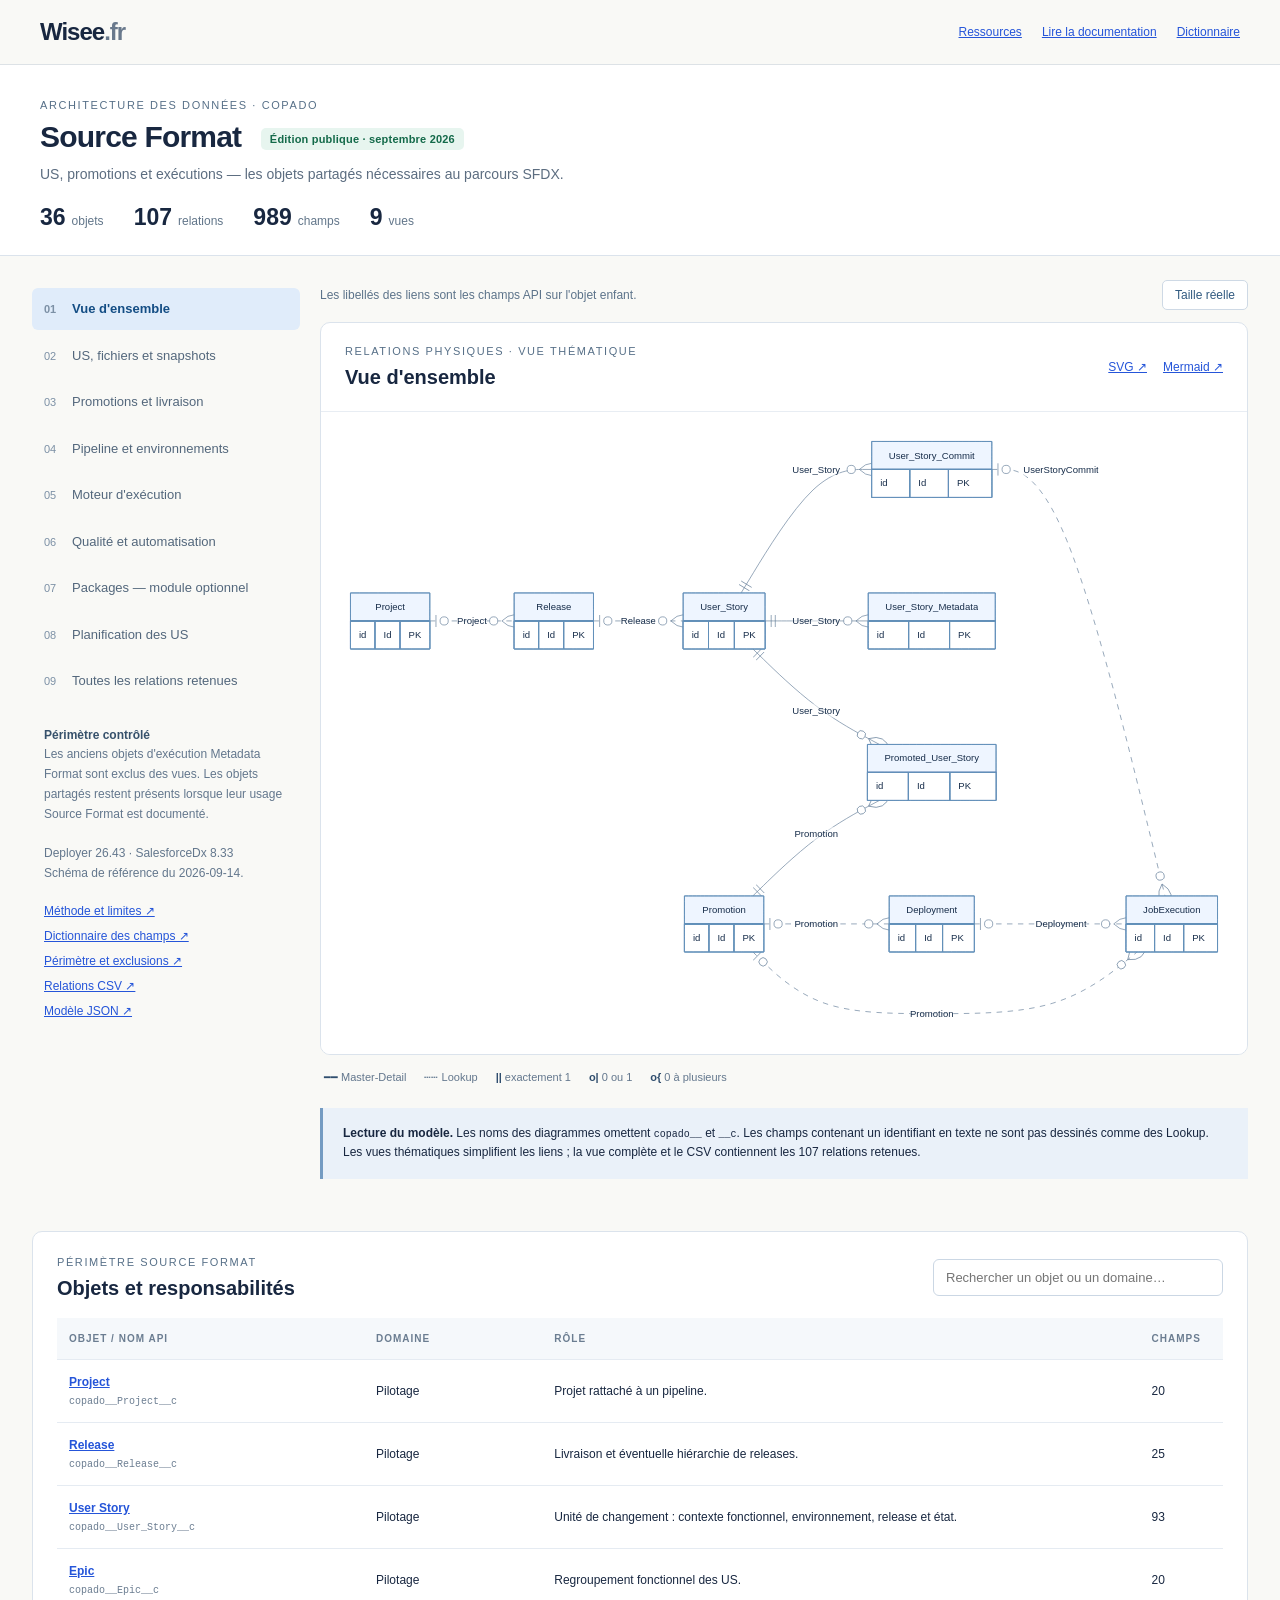
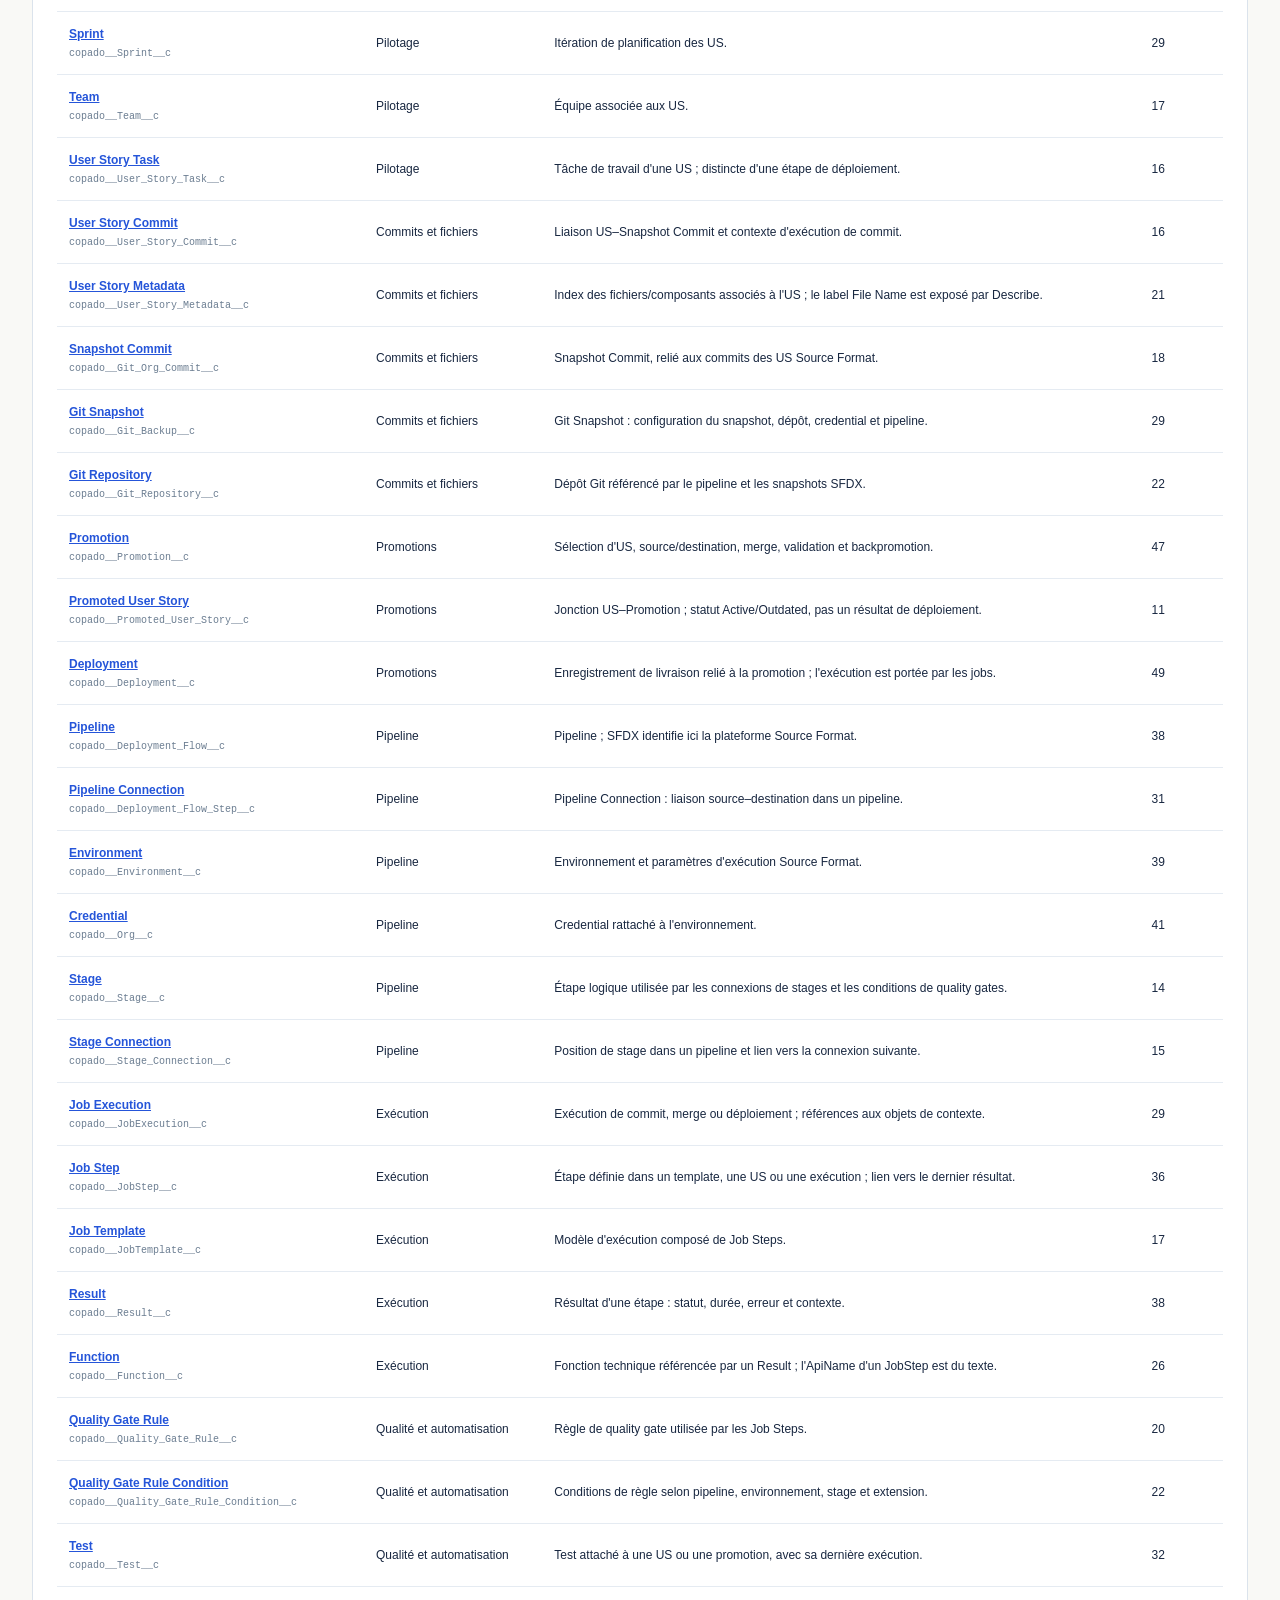
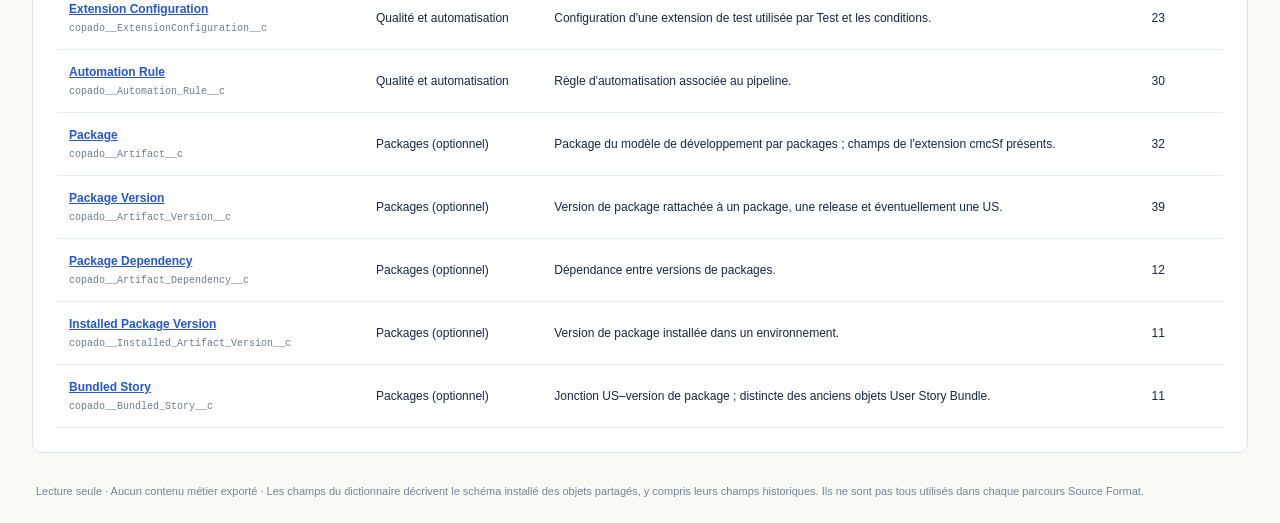
==== resources/copado-source-format/index.html @ c77172aa "Publier la documentation et la cartographie Copado Source Format" ====
<!doctype html>
<html lang="fr"><head><meta charset="utf-8"><meta name="viewport" content="width=device-width, initial-scale=1"><title>Copado Source Format : modèle de données | Wisee.fr</title><meta name="description" content="Explorez le modèle de données Copado Source Format : objets, champs, relations et neuf diagrammes détaillés."><link rel="canonical" href="https://wisee.fr/resources/copado-source-format/"><meta property="og:title" content="Copado Source Format — Wisee.fr"><meta property="og:url" content="https://wisee.fr/resources/copado-source-format/"><meta property="og:type" content="article">
<style>
:root{font-family:Arial,sans-serif;color:#182740;background:#f9f9f6;font-synthesis:none}*{box-sizing:border-box}body{margin:0}a{color:#2555d9}header{padding:34px 40px 24px;background:#fff;border-bottom:1px solid #dbe3ec}.eyebrow{font-size:11px;letter-spacing:1.6px;text-transform:uppercase;color:#577088;margin:0 0 9px}h1{font-size:30px;letter-spacing:-.8px;margin:0 0 12px}header p{margin:0;font-size:14px;color:#5c6d80}.badge{display:inline-block;background:#e7f5ef;color:#146a4a;padding:5px 9px;border-radius:5px;font-size:11px;font-weight:bold;vertical-align:middle;margin-left:12px;letter-spacing:.2px}.stats{display:flex;gap:30px;margin-top:22px}.stats strong{font-size:23px;font-weight:600}.stats span{font-size:12px;color:#62768a;margin-left:6px}.workspace{display:grid;grid-template-columns:268px minmax(0,1fr);gap:20px;padding:24px 32px}aside{padding:8px 0}nav{display:grid;gap:5px}nav button{text-align:left;border:0;background:transparent;border-radius:6px;color:#53677c;font-size:13px;line-height:1.5;padding:11px 12px;cursor:pointer}nav button span{display:inline-block;width:28px;color:#7c90a5;font-size:11px}nav button[aria-selected=true]{color:#134d84;background:#e0ecfa;font-weight:bold}nav button:hover{background:#e7edf5}.side-note{margin:24px 12px 16px;font-size:12px;line-height:1.65;color:#63778d}.side-note strong{color:#36516b}.side-links{margin:20px 12px;display:grid;gap:11px;font-size:12px}.content{min-width:0}.panel{border:1px solid #dbe3ec;border-radius:10px;background:white;overflow:hidden}.panel-head{padding:22px 24px;display:flex;align-items:center;justify-content:space-between;gap:20px;border-bottom:1px solid #e8edf3}h2{font-size:20px;margin:0}.downloads{display:flex;gap:16px;font-size:12px;white-space:nowrap}.viewport{padding:24px;overflow:auto;min-height:390px;background:white}.viewport svg{width:100%;height:auto;max-height:none}.viewport.actual svg{width:auto;min-width:100%}.toolbar{display:flex;justify-content:space-between;gap:12px;align-items:center;margin-bottom:12px;font-size:12px;color:#5c738a}.toolbar button{font-size:12px;padding:7px 12px;border:1px solid #ced9e5;background:white;color:#325b80;border-radius:5px;cursor:pointer}.legend{display:flex;gap:18px;flex-wrap:wrap;padding:16px 4px;font-size:11px;color:#63778d}.legend b{color:#304e6e}.note{padding:16px 20px;background:#eaf1f9;border-left:3px solid #749bc2;font-size:12px;line-height:1.6;margin:8px 0 20px}.catalog{margin:8px 32px 32px;background:white;border:1px solid #dbe3ec;border-radius:10px;padding:24px}.catalog-head{display:flex;align-items:center;justify-content:space-between;gap:20px;margin-bottom:18px}.catalog input{width:290px;padding:10px 12px;border:1px solid #cbd7e4;border-radius:6px;font:inherit;font-size:13px}.table-scroll{overflow:auto}table{width:100%;border-collapse:collapse;text-align:left;font-size:12px}th{font-weight:600;font-size:10px;text-transform:uppercase;letter-spacing:1px;color:#6b7d91;background:#f5f8fb}td,th{padding:13px 12px;border-bottom:1px solid #e5ebf2;line-height:1.5}td:first-child{min-width:270px}td:nth-child(2){min-width:130px}code{display:block;margin-top:3px;font-size:10px;color:#6b7d91}footer{padding:0 36px 26px;font-size:11px;color:#73869a}button:focus-visible,a:focus-visible,input:focus-visible{outline:3px solid #90b7df;outline-offset:2px}[hidden]{display:none!important}@media(max-width:850px){header{padding:24px}.workspace{grid-template-columns:1fr;padding:16px}nav{grid-template-columns:repeat(2,minmax(0,1fr))}.side-note,.side-links{display:none}.catalog{margin:0 16px 20px;padding:16px}.catalog-head{display:block}.catalog input{margin-top:12px;width:100%}.panel-head{padding:18px}.toolbar{flex-wrap:wrap}.stats{gap:15px}.badge{margin:8px 0 0;display:table}.viewport{padding:10px}}
.wisee-nav{display:flex;align-items:center;justify-content:space-between;gap:16px;padding:18px 40px;border-bottom:1px solid #dde2e6;background:#f9f9f6;font-size:12px}.wisee-brand{font-size:24px;font-weight:700;text-decoration:none;color:#182740;letter-spacing:-1px}.wisee-brand span{color:#69798c}.wisee-nav div{display:flex;gap:20px;flex-wrap:wrap}.wisee-nav a:focus-visible{outline:3px solid #2555d9}@media(max-width:600px){.wisee-nav{padding:16px 24px;flex-wrap:wrap}}
</style></head><body><div class="wisee-nav"><a class="wisee-brand" href="/">Wisee<span>.fr</span></a><div><a href="/#resources">Ressources</a><a href="guide.html">Lire la documentation</a><a href="dictionary.html">Dictionnaire</a></div></div>
<header><p class="eyebrow">Architecture des données · Copado</p><h1>Source Format <span class="badge">Édition publique · septembre 2026</span></h1><p>US, promotions et exécutions — les objets partagés nécessaires au parcours SFDX.</p><div class="stats"><div><strong>36</strong><span>objets</span></div><div><strong>107</strong><span>relations</span></div><div><strong>989</strong><span>champs</span></div><div><strong>9</strong><span>vues</span></div></div></header>
<main><div class="workspace"><aside><nav role="tablist" aria-label="Vues du modèle"><button role="tab" id="tab-0" aria-selected="true" aria-controls="panel-0" data-tab="0" tabindex="0"><span>01</span>Vue d'ensemble</button><button role="tab" id="tab-1" aria-selected="false" aria-controls="panel-1" data-tab="1" tabindex="-1"><span>02</span>US, fichiers et snapshots</button><button role="tab" id="tab-2" aria-selected="false" aria-controls="panel-2" data-tab="2" tabindex="-1"><span>03</span>Promotions et livraison</button><button role="tab" id="tab-3" aria-selected="false" aria-controls="panel-3" data-tab="3" tabindex="-1"><span>04</span>Pipeline et environnements</button><button role="tab" id="tab-4" aria-selected="false" aria-controls="panel-4" data-tab="4" tabindex="-1"><span>05</span>Moteur d'exécution</button><button role="tab" id="tab-5" aria-selected="false" aria-controls="panel-5" data-tab="5" tabindex="-1"><span>06</span>Qualité et automatisation</button><button role="tab" id="tab-6" aria-selected="false" aria-controls="panel-6" data-tab="6" tabindex="-1"><span>07</span>Packages — module optionnel</button><button role="tab" id="tab-7" aria-selected="false" aria-controls="panel-7" data-tab="7" tabindex="-1"><span>08</span>Planification des US</button><button role="tab" id="tab-8" aria-selected="false" aria-controls="panel-8" data-tab="8" tabindex="-1"><span>09</span>Toutes les relations retenues</button></nav><p class="side-note"><strong>Périmètre contrôlé</strong><br>Les anciens objets d'exécution Metadata Format sont exclus des vues. Les objets partagés restent présents lorsque leur usage Source Format est documenté.<br><br>Deployer 26.43 · SalesforceDx 8.33<br>Schéma de référence du 2026-09-14.</p><div class="side-links"><a href="guide.html">Méthode et limites ↗</a><a href="dictionary.html">Dictionnaire des champs ↗</a><a href="guide.html#perimetre">Périmètre et exclusions ↗</a><a href="relationships.csv" download>Relations CSV ↗</a><a href="model.json" download>Modèle JSON ↗</a></div></aside>
<div class="content"><div class="toolbar"><span>Les libellés des liens sont les champs API sur l'objet enfant.</span><button id="size" aria-pressed="false">Taille réelle</button></div><section class="panel" role="tabpanel" id="panel-0" aria-labelledby="tab-0" ><div class="panel-head"><div><p class="eyebrow">Relations physiques · vue thématique</p><h2>Vue d'ensemble</h2></div><div class="downloads"><a href="01-vue-ensemble.svg" download>SVG ↗</a><a href="01-vue-ensemble.mmd" download>Mermaid ↗</a></div></div><div class="viewport"><svg id="diagram-01-vue-ensemble-my-svg" width="1286.625" xmlns="http://www.w3.org/2000/svg" xmlns:xlink="http://www.w3.org/1999/xlink" class="erDiagram" height="865" viewBox="0 0 1286.625 865" role="graphics-document document" aria-roledescription="er" style="background-color: rgb(255, 255, 255);"><style>#diagram-01-vue-ensemble-my-svg{font-family:Arial,sans-serif;font-size:14px;fill:#172d4a;}@keyframes edge-animation-frame{from{stroke-dashoffset:0;}}@keyframes dash{to{stroke-dashoffset:0;}}#diagram-01-vue-ensemble-my-svg .edge-animation-slow{stroke-dasharray:9,5!important;stroke-dashoffset:900;animation:dash 50s linear infinite;stroke-linecap:round;}#diagram-01-vue-ensemble-my-svg .edge-animation-fast{stroke-dasharray:9,5!important;stroke-dashoffset:900;animation:dash 20s linear infinite;stroke-linecap:round;}#diagram-01-vue-ensemble-my-svg .error-icon{fill:#ffffff;}#diagram-01-vue-ensemble-my-svg .error-text{fill:#000000;stroke:#000000;}#diagram-01-vue-ensemble-my-svg .edge-thickness-normal{stroke-width:1px;}#diagram-01-vue-ensemble-my-svg .edge-thickness-thick{stroke-width:3.5px;}#diagram-01-vue-ensemble-my-svg .edge-pattern-solid{stroke-dasharray:0;}#diagram-01-vue-ensemble-my-svg .edge-thickness-invisible{stroke-width:0;fill:none;}#diagram-01-vue-ensemble-my-svg .edge-pattern-dashed{stroke-dasharray:3;}#diagram-01-vue-ensemble-my-svg .edge-pattern-dotted{stroke-dasharray:2;}#diagram-01-vue-ensemble-my-svg .marker{fill:#67819b;stroke:#67819b;}#diagram-01-vue-ensemble-my-svg .marker.cross{stroke:#67819b;}#diagram-01-vue-ensemble-my-svg svg{font-family:Arial,sans-serif;font-size:14px;}#diagram-01-vue-ensemble-my-svg p{margin:0;}#diagram-01-vue-ensemble-my-svg .entityBox{fill:#eef5ff;stroke:#6390ba;}#diagram-01-vue-ensemble-my-svg .relationshipLabelBox{fill:#ffffff;opacity:0.7;background-color:#ffffff;}#diagram-01-vue-ensemble-my-svg .relationshipLabelBox rect{opacity:0.5;}#diagram-01-vue-ensemble-my-svg .labelBkg{background-color:rgba(255, 255, 255, 0.5);}#diagram-01-vue-ensemble-my-svg .edgeLabel{background-color:#f5f8fc;}#diagram-01-vue-ensemble-my-svg .edgeLabel .label rect{fill:#f5f8fc;}#diagram-01-vue-ensemble-my-svg .edgeLabel .label text{fill:#172d4a;}#diagram-01-vue-ensemble-my-svg .edgeLabel .label{fill:#6390ba;font-size:14px;}#diagram-01-vue-ensemble-my-svg .label{font-family:Arial,sans-serif;color:#172d4a;}#diagram-01-vue-ensemble-my-svg .edge-pattern-dashed{stroke-dasharray:8,8;}#diagram-01-vue-ensemble-my-svg .node rect,#diagram-01-vue-ensemble-my-svg .node circle,#diagram-01-vue-ensemble-my-svg .node ellipse,#diagram-01-vue-ensemble-my-svg .node polygon{fill:#eef5ff;stroke:#6390ba;stroke-width:1px;}#diagram-01-vue-ensemble-my-svg .relationshipLine{stroke:#67819b;stroke-width:1px;fill:none;}#diagram-01-vue-ensemble-my-svg .marker{fill:none!important;stroke:#67819b!important;stroke-width:1;}#diagram-01-vue-ensemble-my-svg [data-look=neo].labelBkg{background-color:rgba(255, 255, 255, 0.5);}#diagram-01-vue-ensemble-my-svg .cluster rect{fill:#ffffff;stroke:hsl(0, 0%, 90%);stroke-width:1px;}#diagram-01-vue-ensemble-my-svg .cluster text{fill:#000000;}#diagram-01-vue-ensemble-my-svg .cluster-label text{fill:#000000;}#diagram-01-vue-ensemble-my-svg .node .neo-node{stroke:#6390ba;}#diagram-01-vue-ensemble-my-svg [data-look="neo"].node rect,#diagram-01-vue-ensemble-my-svg [data-look="neo"].cluster rect,#diagram-01-vue-ensemble-my-svg [data-look="neo"].node polygon{stroke:url(#diagram-01-vue-ensemble-my-svg-gradient);filter:drop-shadow( 1px 2px 2px rgba(185,185,185,1));}#diagram-01-vue-ensemble-my-svg [data-look="neo"].swimlane.cluster rect{filter:none;}#diagram-01-vue-ensemble-my-svg [data-look="neo"].node path{stroke:url(#diagram-01-vue-ensemble-my-svg-gradient);stroke-width:1px;}#diagram-01-vue-ensemble-my-svg [data-look="neo"].node .outer-path{filter:drop-shadow( 1px 2px 2px rgba(185,185,185,1));}#diagram-01-vue-ensemble-my-svg [data-look="neo"].node .neo-line path{stroke:#6390ba;filter:none;}#diagram-01-vue-ensemble-my-svg [data-look="neo"].node circle{stroke:url(#diagram-01-vue-ensemble-my-svg-gradient);filter:drop-shadow( 1px 2px 2px rgba(185,185,185,1));}#diagram-01-vue-ensemble-my-svg [data-look="neo"].node circle .state-start{fill:#000000;}#diagram-01-vue-ensemble-my-svg [data-look="neo"].icon-shape .icon{fill:url(#diagram-01-vue-ensemble-my-svg-gradient);filter:drop-shadow( 1px 2px 2px rgba(185,185,185,1));}#diagram-01-vue-ensemble-my-svg [data-look="neo"].icon-shape .icon-neo path{stroke:url(#diagram-01-vue-ensemble-my-svg-gradient);filter:drop-shadow( 1px 2px 2px rgba(185,185,185,1));}#diagram-01-vue-ensemble-my-svg :root{--mermaid-font-family:"trebuchet ms",verdana,arial,sans-serif;}</style><g><defs><marker id="diagram-01-vue-ensemble-my-svg_er-onlyOneStart" class="marker onlyOne er" refX="0" refY="9" markerWidth="18" markerHeight="18" orient="auto"><path d="M9,0 L9,18 M15,0 L15,18"/></marker></defs><defs><marker id="diagram-01-vue-ensemble-my-svg_er-onlyOneEnd" class="marker onlyOne er" refX="18" refY="9" markerWidth="18" markerHeight="18" orient="auto"><path d="M3,0 L3,18 M9,0 L9,18"/></marker></defs><defs><marker id="diagram-01-vue-ensemble-my-svg_er-zeroOrOneStart" class="marker zeroOrOne er" refX="0" refY="9" markerWidth="30" markerHeight="18" orient="auto"><circle fill="white" cx="21" cy="9" r="6"/><path d="M9,0 L9,18"/></marker></defs><defs><marker id="diagram-01-vue-ensemble-my-svg_er-zeroOrOneEnd" class="marker zeroOrOne er" refX="30" refY="9" markerWidth="30" markerHeight="18" orient="auto"><circle fill="white" cx="9" cy="9" r="6"/><path d="M21,0 L21,18"/></marker></defs><defs><marker id="diagram-01-vue-ensemble-my-svg_er-oneOrMoreStart" class="marker oneOrMore er" refX="18" refY="18" markerWidth="45" markerHeight="36" orient="auto"><path d="M0,18 Q 18,0 36,18 Q 18,36 0,18 M42,9 L42,27"/></marker></defs><defs><marker id="diagram-01-vue-ensemble-my-svg_er-oneOrMoreEnd" class="marker oneOrMore er" refX="27" refY="18" markerWidth="45" markerHeight="36" orient="auto"><path d="M3,9 L3,27 M9,18 Q27,0 45,18 Q27,36 9,18"/></marker></defs><defs><marker id="diagram-01-vue-ensemble-my-svg_er-zeroOrMoreStart" class="marker zeroOrMore er" refX="18" refY="18" markerWidth="57" markerHeight="36" orient="auto"><circle fill="white" cx="48" cy="18" r="6"/><path d="M0,18 Q18,0 36,18 Q18,36 0,18"/></marker></defs><defs><marker id="diagram-01-vue-ensemble-my-svg_er-zeroOrMoreEnd" class="marker zeroOrMore er" refX="39" refY="18" markerWidth="57" markerHeight="36" orient="auto"><circle fill="white" cx="9" cy="18" r="6"/><path d="M21,18 Q39,0 57,18 Q39,36 21,18"/></marker></defs><g class="root"><g class="clusters"/><g class="edgePaths"><path d="M124.281,271L134.579,271C144.878,271,165.474,271,186.07,271C206.667,271,227.263,271,237.561,271L247.859,271" id="diagram-01-vue-ensemble-my-svg-id_entity-Project-0_entity-Release-1_0" class="edge-thickness-normal edge-pattern-dashed relationshipLine" style="undefined;;;undefined" data-edge="true" data-et="edge" data-id="diagram-01-vue-ensemble-id_entity-Project-0_entity-Release-1_0" data-points="W3sieCI6MTI0LjI4MTI1LCJ5IjoyNzF9LHsieCI6MTg2LjA3MDMxMjUsInkiOjI3MX0seyJ4IjoyNDcuODU5Mzc1LCJ5IjoyNzF9XQ==" data-look="classic" marker-start="url(#diagram-01-vue-ensemble-my-svg_er-zeroOrOneStart)" marker-end="url(#diagram-01-vue-ensemble-my-svg_er-zeroOrMoreEnd)"/><path d="M364.141,271L375.089,271C386.036,271,407.932,271,429.828,271C451.724,271,473.62,271,484.568,271L495.516,271" id="diagram-01-vue-ensemble-my-svg-id_entity-Release-1_entity-User_Story-2_1" class="edge-thickness-normal edge-pattern-dashed relationshipLine" style="undefined;;;undefined" data-edge="true" data-et="edge" data-id="diagram-01-vue-ensemble-id_entity-Release-1_entity-User_Story-2_1" data-points="W3sieCI6MzY0LjE0MDYyNSwieSI6MjcxfSx7IngiOjQyOS44MjgxMjUsInkiOjI3MX0seyJ4Ijo0OTUuNTE1NjI1LCJ5IjoyNzF9XQ==" data-look="classic" marker-start="url(#diagram-01-vue-ensemble-my-svg_er-zeroOrOneStart)" marker-end="url(#diagram-01-vue-ensemble-my-svg_er-zeroOrMoreEnd)"/><path d="M580.469,230L598.818,199.833C617.167,169.667,653.865,109.333,685.757,79.167C717.648,49,744.734,49,758.277,49L771.82,49" id="diagram-01-vue-ensemble-my-svg-id_entity-User_Story-2_entity-User_Story_Commit-3_2" class="edge-thickness-normal edge-pattern-solid relationshipLine" style="undefined;;;undefined" data-edge="true" data-et="edge" data-id="diagram-01-vue-ensemble-id_entity-User_Story-2_entity-User_Story_Commit-3_2" data-points="W3sieCI6NTgwLjQ2OTQ1MzgyODgyODgsInkiOjIzMH0seyJ4Ijo2OTAuNTYyNSwieSI6NDl9LHsieCI6NzcxLjgyMDMxMjUsInkiOjQ5fV0=" data-look="classic" marker-start="url(#diagram-01-vue-ensemble-my-svg_er-onlyOneStart)" marker-end="url(#diagram-01-vue-ensemble-my-svg_er-zeroOrMoreEnd)"/><path d="M615.547,271L628.049,271C640.552,271,665.557,271,690.757,271C715.956,271,741.349,271,754.046,271L766.742,271" id="diagram-01-vue-ensemble-my-svg-id_entity-User_Story-2_entity-User_Story_Metadata-4_3" class="edge-thickness-normal edge-pattern-solid relationshipLine" style="undefined;;;undefined" data-edge="true" data-et="edge" data-id="diagram-01-vue-ensemble-id_entity-User_Story-2_entity-User_Story_Metadata-4_3" data-points="W3sieCI6NjE1LjU0Njg3NSwieSI6MjcxfSx7IngiOjY5MC41NjI1LCJ5IjoyNzF9LHsieCI6NzY2Ljc0MjE4NzUsInkiOjI3MX1d" data-look="classic" marker-start="url(#diagram-01-vue-ensemble-my-svg_er-onlyOneStart)" marker-end="url(#diagram-01-vue-ensemble-my-svg_er-zeroOrMoreEnd)"/><path d="M597.632,312L613.121,327.083C628.609,342.167,659.586,372.333,690.505,395.667C721.425,419,752.287,435.5,767.718,443.75L783.149,452" id="diagram-01-vue-ensemble-my-svg-id_entity-User_Story-2_entity-Promoted_User_Story-6_4" class="edge-thickness-normal edge-pattern-solid relationshipLine" style="undefined;;;undefined" data-edge="true" data-et="edge" data-id="diagram-01-vue-ensemble-id_entity-User_Story-2_entity-Promoted_User_Story-6_4" data-points="W3sieCI6NTk3LjYzMjI0ODA5ODg1OTMsInkiOjMxMn0seyJ4Ijo2OTAuNTYyNSwieSI6NDAyLjV9LHsieCI6NzgzLjE0ODUyMzgyNTk2NjksInkiOjQ1Mn1d" data-look="classic" marker-start="url(#diagram-01-vue-ensemble-my-svg_er-onlyOneStart)" marker-end="url(#diagram-01-vue-ensemble-my-svg_er-zeroOrMoreEnd)"/><path d="M597.632,674L613.121,658.917C628.609,643.833,659.586,613.667,690.505,590.333C721.425,567,752.287,550.5,767.718,542.25L783.149,534" id="diagram-01-vue-ensemble-my-svg-id_entity-Promotion-5_entity-Promoted_User_Story-6_5" class="edge-thickness-normal edge-pattern-solid relationshipLine" style="undefined;;;undefined" data-edge="true" data-et="edge" data-id="diagram-01-vue-ensemble-id_entity-Promotion-5_entity-Promoted_User_Story-6_5" data-points="W3sieCI6NTk3LjYzMjI0ODA5ODg1OTMsInkiOjY3NH0seyJ4Ijo2OTAuNTYyNSwieSI6NTgzLjV9LHsieCI6NzgzLjE0ODUyMzgyNTk2NjksInkiOjUzNH1d" data-look="classic" marker-start="url(#diagram-01-vue-ensemble-my-svg_er-onlyOneStart)" marker-end="url(#diagram-01-vue-ensemble-my-svg_er-zeroOrMoreEnd)"/><path d="M613.672,715L626.487,715C639.302,715,664.932,715,695.568,715C726.203,715,761.844,715,779.664,715L797.484,715" id="diagram-01-vue-ensemble-my-svg-id_entity-Promotion-5_entity-Deployment-7_6" class="edge-thickness-normal edge-pattern-dashed relationshipLine" style="undefined;;;undefined" data-edge="true" data-et="edge" data-id="diagram-01-vue-ensemble-id_entity-Promotion-5_entity-Deployment-7_6" data-points="W3sieCI6NjEzLjY3MTg3NSwieSI6NzE1fSx7IngiOjY5MC41NjI1LCJ5Ijo3MTV9LHsieCI6Nzk3LjQ4NDM3NSwieSI6NzE1fV0=" data-look="classic" marker-start="url(#diagram-01-vue-ensemble-my-svg_er-zeroOrOneStart)" marker-end="url(#diagram-01-vue-ensemble-my-svg_er-zeroOrMoreEnd)"/><path d="M922.188,715L943.378,715C964.568,715,1006.948,715,1044.01,715C1081.073,715,1112.818,715,1128.69,715L1144.563,715" id="diagram-01-vue-ensemble-my-svg-id_entity-Deployment-7_entity-JobExecution-8_7" class="edge-thickness-normal edge-pattern-dashed relationshipLine" style="undefined;;;undefined" data-edge="true" data-et="edge" data-id="diagram-01-vue-ensemble-id_entity-Deployment-7_entity-JobExecution-8_7" data-points="W3sieCI6OTIyLjE4NzUsInkiOjcxNX0seyJ4IjoxMDQ5LjMyODEyNSwieSI6NzE1fSx7IngiOjExNDQuNTYyNSwieSI6NzE1fV0=" data-look="classic" marker-start="url(#diagram-01-vue-ensemble-my-svg_er-zeroOrOneStart)" marker-end="url(#diagram-01-vue-ensemble-my-svg_er-zeroOrMoreEnd)"/><path d="M597.632,756L613.121,771.083C628.609,786.167,659.586,816.333,703.286,831.417C746.987,846.5,803.411,846.5,863.206,846.5C923,846.5,986.164,846.5,1036.358,831.417C1086.553,816.333,1123.777,786.167,1142.389,771.083L1161.001,756" id="diagram-01-vue-ensemble-my-svg-id_entity-Promotion-5_entity-JobExecution-8_8" class="edge-thickness-normal edge-pattern-dashed relationshipLine" style="undefined;;;undefined" data-edge="true" data-et="edge" data-id="diagram-01-vue-ensemble-id_entity-Promotion-5_entity-JobExecution-8_8" data-points="W3sieCI6NTk3LjYzMjI0ODA5ODg1OTMsInkiOjc1Nn0seyJ4Ijo2OTAuNTYyNSwieSI6ODQ2LjV9LHsieCI6ODU5LjgzNTkzNzUsInkiOjg0Ni41fSx7IngiOjEwNDkuMzI4MTI1LCJ5Ijo4NDYuNX0seyJ4IjoxMTYxLjAwMTQyNTg1NTUxMzQsInkiOjc1Nn1d" data-look="classic" marker-start="url(#diagram-01-vue-ensemble-my-svg_er-zeroOrOneStart)" marker-end="url(#diagram-01-vue-ensemble-my-svg_er-zeroOrMoreEnd)"/><path d="M947.852,49L964.764,49C981.677,49,1015.503,49,1057.795,153.167C1100.087,257.333,1150.846,465.667,1176.225,569.833L1201.604,674" id="diagram-01-vue-ensemble-my-svg-id_entity-User_Story_Commit-3_entity-JobExecution-8_9" class="edge-thickness-normal edge-pattern-dashed relationshipLine" style="undefined;;;undefined" data-edge="true" data-et="edge" data-id="diagram-01-vue-ensemble-id_entity-User_Story_Commit-3_entity-JobExecution-8_9" data-points="W3sieCI6OTQ3Ljg1MTU2MjUsInkiOjQ5fSx7IngiOjEwNDkuMzI4MTI1LCJ5Ijo0OX0seyJ4IjoxMjAxLjYwNDQyNDczNzIzNzIsInkiOjY3NH1d" data-look="classic" marker-start="url(#diagram-01-vue-ensemble-my-svg_er-zeroOrOneStart)" marker-end="url(#diagram-01-vue-ensemble-my-svg_er-zeroOrMoreEnd)"/></g><g class="edgeLabels"><g class="edgeLabel" transform="translate(186.0703125, 271)"><g class="label" data-id="diagram-01-vue-ensemble-id_entity-Project-0_entity-Release-1_0" transform="translate(-21.7890625, -10.5)"><foreignObject width="43.578125" height="21"><div xmlns="http://www.w3.org/1999/xhtml" class="labelBkg" style="display: table-cell; white-space: nowrap; line-height: 1.5; max-width: 200px; text-align: center;"><span class="edgeLabel"><p>Project</p></span></div></foreignObject></g></g><g class="edgeLabel" transform="translate(429.828125, 271)"><g class="label" data-id="diagram-01-vue-ensemble-id_entity-Release-1_entity-User_Story-2_1" transform="translate(-25.6875, -10.5)"><foreignObject width="51.375" height="21"><div xmlns="http://www.w3.org/1999/xhtml" class="labelBkg" style="display: table-cell; white-space: nowrap; line-height: 1.5; max-width: 200px; text-align: center;"><span class="edgeLabel"><p>Release</p></span></div></foreignObject></g></g><g class="edgeLabel" transform="translate(690.5625, 49)"><g class="label" data-id="diagram-01-vue-ensemble-id_entity-User_Story-2_entity-User_Story_Commit-3_2" transform="translate(-35.015625, -10.5)"><foreignObject width="70.03125" height="21"><div xmlns="http://www.w3.org/1999/xhtml" class="labelBkg" style="display: table-cell; white-space: nowrap; line-height: 1.5; max-width: 200px; text-align: center;"><span class="edgeLabel"><p>User_Story</p></span></div></foreignObject></g></g><g class="edgeLabel" transform="translate(690.5625, 271)"><g class="label" data-id="diagram-01-vue-ensemble-id_entity-User_Story-2_entity-User_Story_Metadata-4_3" transform="translate(-35.015625, -10.5)"><foreignObject width="70.03125" height="21"><div xmlns="http://www.w3.org/1999/xhtml" class="labelBkg" style="display: table-cell; white-space: nowrap; line-height: 1.5; max-width: 200px; text-align: center;"><span class="edgeLabel"><p>User_Story</p></span></div></foreignObject></g></g><g class="edgeLabel" transform="translate(690.5625, 402.5)"><g class="label" data-id="diagram-01-vue-ensemble-id_entity-User_Story-2_entity-Promoted_User_Story-6_4" transform="translate(-35.015625, -10.5)"><foreignObject width="70.03125" height="21"><div xmlns="http://www.w3.org/1999/xhtml" class="labelBkg" style="display: table-cell; white-space: nowrap; line-height: 1.5; max-width: 200px; text-align: center;"><span class="edgeLabel"><p>User_Story</p></span></div></foreignObject></g></g><g class="edgeLabel" transform="translate(690.5625, 583.5)"><g class="label" data-id="diagram-01-vue-ensemble-id_entity-Promotion-5_entity-Promoted_User_Story-6_5" transform="translate(-31.90625, -10.5)"><foreignObject width="63.8125" height="21"><div xmlns="http://www.w3.org/1999/xhtml" class="labelBkg" style="display: table-cell; white-space: nowrap; line-height: 1.5; max-width: 200px; text-align: center;"><span class="edgeLabel"><p>Promotion</p></span></div></foreignObject></g></g><g class="edgeLabel" transform="translate(690.5625, 715)"><g class="label" data-id="diagram-01-vue-ensemble-id_entity-Promotion-5_entity-Deployment-7_6" transform="translate(-31.90625, -10.5)"><foreignObject width="63.8125" height="21"><div xmlns="http://www.w3.org/1999/xhtml" class="labelBkg" style="display: table-cell; white-space: nowrap; line-height: 1.5; max-width: 200px; text-align: center;"><span class="edgeLabel"><p>Promotion</p></span></div></foreignObject></g></g><g class="edgeLabel" transform="translate(1049.328125, 715)"><g class="label" data-id="diagram-01-vue-ensemble-id_entity-Deployment-7_entity-JobExecution-8_7" transform="translate(-37.3515625, -10.5)"><foreignObject width="74.703125" height="21"><div xmlns="http://www.w3.org/1999/xhtml" class="labelBkg" style="display: table-cell; white-space: nowrap; line-height: 1.5; max-width: 200px; text-align: center;"><span class="edgeLabel"><p>Deployment</p></span></div></foreignObject></g></g><g class="edgeLabel" transform="translate(859.8359375, 846.5)"><g class="label" data-id="diagram-01-vue-ensemble-id_entity-Promotion-5_entity-JobExecution-8_8" transform="translate(-31.90625, -10.5)"><foreignObject width="63.8125" height="21"><div xmlns="http://www.w3.org/1999/xhtml" class="labelBkg" style="display: table-cell; white-space: nowrap; line-height: 1.5; max-width: 200px; text-align: center;"><span class="edgeLabel"><p>Promotion</p></span></div></foreignObject></g></g><g class="edgeLabel" transform="translate(1049.328125, 49)"><g class="label" data-id="diagram-01-vue-ensemble-id_entity-User_Story_Commit-3_entity-JobExecution-8_9" transform="translate(-55.234375, -10.5)"><foreignObject width="110.46875" height="21"><div xmlns="http://www.w3.org/1999/xhtml" class="labelBkg" style="display: table-cell; white-space: nowrap; line-height: 1.5; max-width: 200px; text-align: center;"><span class="edgeLabel"><p>UserStoryCommit</p></span></div></foreignObject></g></g></g><g class="nodes"><g class="node default" id="diagram-01-vue-ensemble-my-svg-entity-Project-0" data-look="classic" transform="translate(66.140625, 271)"><g class="outer-path" style=""><path d="M-58.140625 -41 L58.140625 -41 L58.140625 41 L-58.140625 41" stroke="none" stroke-width="0" fill="#eef5ff"/><path d="M-58.140625 -41 C-21.923021342805995 -41, 14.294582314388009 -41, 58.140625 -41 M-58.140625 -41 C-23.75036517454013 -41, 10.639894650919743 -41, 58.140625 -41 M58.140625 -41 C58.140625 -10.096525165970831, 58.140625 20.806949668058337, 58.140625 41 M58.140625 -41 C58.140625 -17.75663857934267, 58.140625 5.486722841314659, 58.140625 41 M58.140625 41 C12.15347905845416 41, -33.83366688309168 41, -58.140625 41 M58.140625 41 C30.81376994005197 41, 3.4869148801039387 41, -58.140625 41 M-58.140625 41 C-58.140625 23.674447196065447, -58.140625 6.3488943921308945, -58.140625 -41 M-58.140625 41 C-58.140625 15.046681177422496, -58.140625 -10.906637645155008, -58.140625 -41" stroke="#6390ba" stroke-width="1.3" fill="none" stroke-dasharray="0 0"/></g><g style="" class="row-rect-odd"><path d="M-58.140625 0 L58.140625 0 L58.140625 41 L-58.140625 41" stroke="none" stroke-width="0" fill="hsl(215.2941176471, 100%, 100%)"/><path d="M-58.140625 0 C-17.42987183694605 0, 23.280881326107902 0, 58.140625 0 M-58.140625 0 C-19.30576544116522 0, 19.52909411766956 0, 58.140625 0 M58.140625 0 C58.140625 13.265947552275067, 58.140625 26.531895104550134, 58.140625 41 M58.140625 0 C58.140625 13.471394775937783, 58.140625 26.942789551875567, 58.140625 41 M58.140625 41 C18.99331655631549 41, -20.153991887369017 41, -58.140625 41 M58.140625 41 C23.227530147733326 41, -11.685564704533348 41, -58.140625 41 M-58.140625 41 C-58.140625 28.57664943488239, -58.140625 16.153298869764782, -58.140625 0 M-58.140625 41 C-58.140625 26.979541127082868, -58.140625 12.959082254165736, -58.140625 0" stroke="#6390ba" stroke-width="1.3" fill="none" stroke-dasharray="0 0"/></g><g class="label name" transform="translate(-21.7890625, -31)" style=""><foreignObject width="43.578125" height="21"><div xmlns="http://www.w3.org/1999/xhtml" style="display: table-cell; white-space: nowrap; line-height: 1.5; max-width: 145px; text-align: start;"><span class="nodeLabel"><p>Project</p></span></div></foreignObject></g><g class="label attribute-type" transform="translate(-45.640625, 10)" style=""><foreignObject width="10.90625" height="21"><div xmlns="http://www.w3.org/1999/xhtml" style="display: table-cell; white-space: nowrap; line-height: 1.5; max-width: 112px; text-align: start;"><span class="nodeLabel"><p>id</p></span></div></foreignObject></g><g class="label attribute-name" transform="translate(-9.734375, 10)" style=""><foreignObject width="11.6875" height="21"><div xmlns="http://www.w3.org/1999/xhtml" style="display: table-cell; white-space: nowrap; line-height: 1.5; max-width: 113px; text-align: start;"><span class="nodeLabel"><p>Id</p></span></div></foreignObject></g><g class="label attribute-keys" transform="translate(26.953125, 10)" style=""><foreignObject width="18.6875" height="21"><div xmlns="http://www.w3.org/1999/xhtml" style="display: table-cell; white-space: nowrap; line-height: 1.5; max-width: 120px; text-align: start;"><span class="nodeLabel"><p>PK</p></span></div></foreignObject></g><g class="label attribute-comment" transform="translate(70.640625, 10)" style=""><foreignObject width="0" height="0"><div xmlns="http://www.w3.org/1999/xhtml" style="display: table-cell; white-space: nowrap; line-height: 1.5; max-width: 100px; text-align: start;"><span class="nodeLabel"></span></div></foreignObject></g><g class="divider"><path d="M-58.140625 -0.00005 L-58.140625 0.00005 L58.140625 0.00005 L58.140625 -0.00005" stroke="none" stroke-width="0" fill="#eef5ff" fill-rule="evenodd"/><path d="M-58.140625 -0.00005 C-58.140625 -0.00001746847772335575, -58.140625 0.000015063044553288503, -58.140625 0.00005 M-58.140625 -0.00005 C-58.140625 -0.000012656789940178688, -58.140625 0.000024686420119642627, -58.140625 0.00005 M-58.140625 0.00005 C-24.680199342996765 0.00005, 8.78022631400647 0.00005, 58.140625 0.00005 M-58.140625 0.00005 C-31.20445817319347 0.00005, -4.268291346386938 0.00005, 58.140625 0.00005 M58.140625 0.00005 C58.140625 0.00001814014619863008, 58.140625 -0.000013719707602739846, 58.140625 -0.00005 M58.140625 0.00005 C58.140625 0.00002610319742578262, 58.140625 0.000002206394851565241, 58.140625 -0.00005 M58.140625 -0.00005 C17.71367569898422 -0.00005, -22.713273602031563 -0.00005, -58.140625 -0.00005 M58.140625 -0.00005 C17.595851780938354 -0.00005, -22.948921438123293 -0.00005, -58.140625 -0.00005" stroke="#6390ba" stroke-width="1.3" fill="none" stroke-dasharray="0 0"/></g><g class="divider"><path d="M-22.234425 0 L-22.234325 0 L-22.234325 41 L-22.234425 41" stroke="none" stroke-width="0" fill="#eef5ff" fill-rule="evenodd"/><path d="M-22.234425 0 C-22.234395959721642 0, -22.23436691944328 0, -22.234325 0 M-22.234425 0 C-22.23439575820533 0, -22.234366516410656 0, -22.234325 0 M-22.234325 0 C-22.234325 12.611408962737833, -22.234325 25.222817925475667, -22.234325 41 M-22.234325 0 C-22.234325 13.964230291327167, -22.234325 27.928460582654335, -22.234325 41 M-22.234325 41 C-22.23435444179654 41, -22.234383883593082 41, -22.234425 41 M-22.234325 41 C-22.234353869823327 41, -22.234382739646655 41, -22.234425 41 M-22.234425 41 C-22.234425 24.71132163084538, -22.234425 8.422643261690759, -22.234425 0 M-22.234425 41 C-22.234425 26.61702021538608, -22.234425 12.234040430772161, -22.234425 0" stroke="#6390ba" stroke-width="1.3" fill="none" stroke-dasharray="0 0"/></g><g class="divider"><path d="M14.453075 0 L14.453175 0 L14.453175 41 L14.453075 41" stroke="none" stroke-width="0" fill="#eef5ff" fill-rule="evenodd"/><path d="M14.453075 0 C14.453109885653747 0, 14.453144771307494 0, 14.453175 0 M14.453075 0 C14.453107987032796 0, 14.45314097406559 0, 14.453175 0 M14.453175 0 C14.453175 12.642395395099472, 14.453175 25.284790790198944, 14.453175 41 M14.453175 0 C14.453175 10.682162789066117, 14.453175 21.364325578132235, 14.453175 41 M14.453175 41 C14.453138492623246 41, 14.453101985246494 41, 14.453075 41 M14.453175 41 C14.453153804598589 41, 14.453132609197178 41, 14.453075 41 M14.453075 41 C14.453075 27.315682697827135, 14.453075 13.631365395654274, 14.453075 0 M14.453075 41 C14.453075 27.480120129587156, 14.453075 13.960240259174313, 14.453075 0" stroke="#6390ba" stroke-width="1.3" fill="none" stroke-dasharray="0 0"/></g><g class="divider"><path d="M-58.140625 -0.00005 L-58.140625 0.00005 L58.140625 0.00005 L58.140625 -0.00005" stroke="none" stroke-width="0" fill="#eef5ff" fill-rule="evenodd"/><path d="M-58.140625 -0.00005 C-58.140625 -0.00002079107843372426, -58.140625 0.000008417843132551485, -58.140625 0.00005 M-58.140625 -0.00005 C-58.140625 -0.000022152020885232722, -58.140625 0.000005695958229534558, -58.140625 0.00005 M-58.140625 0.00005 C-26.473217759326605 0.00005, 5.19418948134679 0.00005, 58.140625 0.00005 M-58.140625 0.00005 C-26.082701965977236 0.00005, 5.975221068045528 0.00005, 58.140625 0.00005 M58.140625 0.00005 C58.140625 0.00001823724279749616, 58.140625 -0.000013525514405007682, 58.140625 -0.00005 M58.140625 0.00005 C58.140625 0.000016504028315253242, 58.140625 -0.00001699194336949352, 58.140625 -0.00005 M58.140625 -0.00005 C32.72279229972517 -0.00005, 7.304959599450342 -0.00005, -58.140625 -0.00005 M58.140625 -0.00005 C15.36697658245933 -0.00005, -27.40667183508134 -0.00005, -58.140625 -0.00005" stroke="#6390ba" stroke-width="1.3" fill="none" stroke-dasharray="0 0"/></g></g><g class="node default" id="diagram-01-vue-ensemble-my-svg-entity-Release-1" data-look="classic" transform="translate(306, 271)"><g class="outer-path" style=""><path d="M-58.140625 -41 L58.140625 -41 L58.140625 41 L-58.140625 41" stroke="none" stroke-width="0" fill="#eef5ff"/><path d="M-58.140625 -41 C-23.6392577546531 -41, 10.862109490693797 -41, 58.140625 -41 M-58.140625 -41 C-18.262481160382272 -41, 21.615662679235456 -41, 58.140625 -41 M58.140625 -41 C58.140625 -8.846119034018521, 58.140625 23.307761931962958, 58.140625 41 M58.140625 -41 C58.140625 -20.493320669446785, 58.140625 0.013358661106430247, 58.140625 41 M58.140625 41 C19.160520371817306 41, -19.81958425636539 41, -58.140625 41 M58.140625 41 C27.427676855419815 41, -3.28527128916037 41, -58.140625 41 M-58.140625 41 C-58.140625 18.040237303360588, -58.140625 -4.919525393278825, -58.140625 -41 M-58.140625 41 C-58.140625 20.137674627629995, -58.140625 -0.7246507447400106, -58.140625 -41" stroke="#6390ba" stroke-width="1.3" fill="none" stroke-dasharray="0 0"/></g><g style="" class="row-rect-odd"><path d="M-58.140625 0 L58.140625 0 L58.140625 41 L-58.140625 41" stroke="none" stroke-width="0" fill="hsl(215.2941176471, 100%, 100%)"/><path d="M-58.140625 0 C-23.838538639189075 0, 10.46354772162185 0, 58.140625 0 M-58.140625 0 C-24.704133016508145 0, 8.73235896698371 0, 58.140625 0 M58.140625 0 C58.140625 11.894043507568629, 58.140625 23.788087015137258, 58.140625 41 M58.140625 0 C58.140625 9.55122358476471, 58.140625 19.10244716952942, 58.140625 41 M58.140625 41 C25.681432475036004 41, -6.777760049927991 41, -58.140625 41 M58.140625 41 C18.368724910959074 41, -21.403175178081852 41, -58.140625 41 M-58.140625 41 C-58.140625 25.936747430663978, -58.140625 10.87349486132796, -58.140625 0 M-58.140625 41 C-58.140625 30.68363960436465, -58.140625 20.367279208729297, -58.140625 0" stroke="#6390ba" stroke-width="1.3" fill="none" stroke-dasharray="0 0"/></g><g class="label name" transform="translate(-25.6875, -31)" style=""><foreignObject width="51.375" height="21"><div xmlns="http://www.w3.org/1999/xhtml" style="display: table-cell; white-space: nowrap; line-height: 1.5; max-width: 150px; text-align: start;"><span class="nodeLabel"><p>Release</p></span></div></foreignObject></g><g class="label attribute-type" transform="translate(-45.640625, 10)" style=""><foreignObject width="10.90625" height="21"><div xmlns="http://www.w3.org/1999/xhtml" style="display: table-cell; white-space: nowrap; line-height: 1.5; max-width: 112px; text-align: start;"><span class="nodeLabel"><p>id</p></span></div></foreignObject></g><g class="label attribute-name" transform="translate(-9.734375, 10)" style=""><foreignObject width="11.6875" height="21"><div xmlns="http://www.w3.org/1999/xhtml" style="display: table-cell; white-space: nowrap; line-height: 1.5; max-width: 113px; text-align: start;"><span class="nodeLabel"><p>Id</p></span></div></foreignObject></g><g class="label attribute-keys" transform="translate(26.953125, 10)" style=""><foreignObject width="18.6875" height="21"><div xmlns="http://www.w3.org/1999/xhtml" style="display: table-cell; white-space: nowrap; line-height: 1.5; max-width: 120px; text-align: start;"><span class="nodeLabel"><p>PK</p></span></div></foreignObject></g><g class="label attribute-comment" transform="translate(70.640625, 10)" style=""><foreignObject width="0" height="0"><div xmlns="http://www.w3.org/1999/xhtml" style="display: table-cell; white-space: nowrap; line-height: 1.5; max-width: 100px; text-align: start;"><span class="nodeLabel"></span></div></foreignObject></g><g class="divider"><path d="M-58.140625 -0.00005 L-58.140625 0.00005 L58.140625 0.00005 L58.140625 -0.00005" stroke="none" stroke-width="0" fill="#eef5ff" fill-rule="evenodd"/><path d="M-58.140625 -0.00005 C-58.140625 -0.00002145649706860408, -58.140625 0.0000070870058627918415, -58.140625 0.00005 M-58.140625 -0.00005 C-58.140625 -0.000010884888023703745, -58.140625 0.000028230223952592513, -58.140625 0.00005 M-58.140625 0.00005 C-28.037371048788884 0.00005, 2.0658829024222314 0.00005, 58.140625 0.00005 M-58.140625 0.00005 C-19.70770080768628 0.00005, 18.72522338462744 0.00005, 58.140625 0.00005 M58.140625 0.00005 C58.140625 0.000012549549492911992, 58.140625 -0.000024900901014176018, 58.140625 -0.00005 M58.140625 0.00005 C58.140625 0.0000178993932809079, 58.140625 -0.000014201213438184202, 58.140625 -0.00005 M58.140625 -0.00005 C22.77988773172624 -0.00005, -12.580849536547518 -0.00005, -58.140625 -0.00005 M58.140625 -0.00005 C12.518387764587345 -0.00005, -33.10384947082531 -0.00005, -58.140625 -0.00005" stroke="#6390ba" stroke-width="1.3" fill="none" stroke-dasharray="0 0"/></g><g class="divider"><path d="M-22.234425 0 L-22.234325 0 L-22.234325 41 L-22.234425 41" stroke="none" stroke-width="0" fill="#eef5ff" fill-rule="evenodd"/><path d="M-22.234425 0 C-22.23438652196503 0, -22.23434804393005 0, -22.234325 0 M-22.234425 0 C-22.234397327709672 0, -22.234369655419343 0, -22.234325 0 M-22.234325 0 C-22.234325 13.137536328489007, -22.234325 26.275072656978015, -22.234325 41 M-22.234325 0 C-22.234325 11.586245497623086, -22.234325 23.17249099524617, -22.234325 41 M-22.234325 41 C-22.234358214658968 41, -22.234391429317938 41, -22.234425 41 M-22.234325 41 C-22.23435451261738 41, -22.234384025234757 41, -22.234425 41 M-22.234425 41 C-22.234425 31.513392628455414, -22.234425 22.02678525691083, -22.234425 0 M-22.234425 41 C-22.234425 31.939442586866377, -22.234425 22.878885173732755, -22.234425 0" stroke="#6390ba" stroke-width="1.3" fill="none" stroke-dasharray="0 0"/></g><g class="divider"><path d="M14.453075 0 L14.453175 0 L14.453175 41 L14.453075 41" stroke="none" stroke-width="0" fill="#eef5ff" fill-rule="evenodd"/><path d="M14.453075 0 C14.453102217513704 0, 14.453129435027407 0, 14.453175 0 M14.453075 0 C14.453113396908378 0, 14.453151793816756 0, 14.453175 0 M14.453175 0 C14.453175 9.143432966120747, 14.453175 18.286865932241493, 14.453175 41 M14.453175 0 C14.453175 13.230561585198245, 14.453175 26.46112317039649, 14.453175 41 M14.453175 41 C14.45314727144745 41, 14.453119542894903 41, 14.453075 41 M14.453175 41 C14.453140085023746 41, 14.453105170047492 41, 14.453075 41 M14.453075 41 C14.453075 26.128621807298877, 14.453075 11.257243614597751, 14.453075 0 M14.453075 41 C14.453075 32.410611862127304, 14.453075 23.82122372425461, 14.453075 0" stroke="#6390ba" stroke-width="1.3" fill="none" stroke-dasharray="0 0"/></g><g class="divider"><path d="M-58.140625 -0.00005 L-58.140625 0.00005 L58.140625 0.00005 L58.140625 -0.00005" stroke="none" stroke-width="0" fill="#eef5ff" fill-rule="evenodd"/><path d="M-58.140625 -0.00005 C-58.140625 -0.00002647637891213938, -58.140625 -0.0000029527578242787545, -58.140625 0.00005 M-58.140625 -0.00005 C-58.140625 -0.00002547888875197603, -58.140625 -9.577775039520606e-7, -58.140625 0.00005 M-58.140625 0.00005 C-21.464533269219643 0.00005, 15.211558461560713 0.00005, 58.140625 0.00005 M-58.140625 0.00005 C-17.304741019196477 0.00005, 23.531142961607046 0.00005, 58.140625 0.00005 M58.140625 0.00005 C58.140625 0.000028359425219622474, 58.140625 0.000006718850439244945, 58.140625 -0.00005 M58.140625 0.00005 C58.140625 0.00002851205658109703, 58.140625 0.000007024113162194058, 58.140625 -0.00005 M58.140625 -0.00005 C34.48459810024886 -0.00005, 10.828571200497727 -0.00005, -58.140625 -0.00005 M58.140625 -0.00005 C21.316119892799556 -0.00005, -15.508385214400889 -0.00005, -58.140625 -0.00005" stroke="#6390ba" stroke-width="1.3" fill="none" stroke-dasharray="0 0"/></g></g><g class="node default" id="diagram-01-vue-ensemble-my-svg-entity-User_Story-2" data-look="classic" transform="translate(555.53125, 271)"><g class="outer-path" style=""><path d="M-60.015625 -41 L60.015625 -41 L60.015625 41 L-60.015625 41" stroke="none" stroke-width="0" fill="#eef5ff"/><path d="M-60.015625 -41 C-12.656962562310298 -41, 34.701699875379404 -41, 60.015625 -41 M-60.015625 -41 C-27.22240942581098 -41, 5.57080614837804 -41, 60.015625 -41 M60.015625 -41 C60.015625 -14.604972359566705, 60.015625 11.79005528086659, 60.015625 41 M60.015625 -41 C60.015625 -13.123882384352953, 60.015625 14.752235231294094, 60.015625 41 M60.015625 41 C25.18100956538101 41, -9.653605869237978 41, -60.015625 41 M60.015625 41 C33.559587263989954 41, 7.103549527979915 41, -60.015625 41 M-60.015625 41 C-60.015625 16.509904291063876, -60.015625 -7.980191417872248, -60.015625 -41 M-60.015625 41 C-60.015625 18.275034945151322, -60.015625 -4.449930109697355, -60.015625 -41" stroke="#6390ba" stroke-width="1.3" fill="none" stroke-dasharray="0 0"/></g><g style="" class="row-rect-odd"><path d="M-60.015625 0 L60.015625 0 L60.015625 41 L-60.015625 41" stroke="none" stroke-width="0" fill="hsl(215.2941176471, 100%, 100%)"/><path d="M-60.015625 0 C-34.4254364893486 0, -8.835247978697197 0, 60.015625 0 M-60.015625 0 C-12.947591378056941 0, 34.12044224388612 0, 60.015625 0 M60.015625 0 C60.015625 13.846813058728612, 60.015625 27.693626117457224, 60.015625 41 M60.015625 0 C60.015625 13.089385423543284, 60.015625 26.178770847086568, 60.015625 41 M60.015625 41 C32.960517122999796 41, 5.905409245999593 41, -60.015625 41 M60.015625 41 C24.315430111241234 41, -11.384764777517532 41, -60.015625 41 M-60.015625 41 C-60.015625 30.241112274412643, -60.015625 19.482224548825283, -60.015625 0 M-60.015625 41 C-60.015625 26.43380589166388, -60.015625 11.867611783327764, -60.015625 0" stroke="#6390ba" stroke-width="1.3" fill="none" stroke-dasharray="0 0"/></g><g class="label name" transform="translate(-35.015625, -31)" style=""><foreignObject width="70.03125" height="21"><div xmlns="http://www.w3.org/1999/xhtml" style="display: table-cell; white-space: nowrap; line-height: 1.5; max-width: 173px; text-align: start;"><span class="nodeLabel"><p>User_Story</p></span></div></foreignObject></g><g class="label attribute-type" transform="translate(-47.515625, 10)" style=""><foreignObject width="10.90625" height="21"><div xmlns="http://www.w3.org/1999/xhtml" style="display: table-cell; white-space: nowrap; line-height: 1.5; max-width: 112px; text-align: start;"><span class="nodeLabel"><p>id</p></span></div></foreignObject></g><g class="label attribute-name" transform="translate(-10.359375, 10)" style=""><foreignObject width="11.6875" height="21"><div xmlns="http://www.w3.org/1999/xhtml" style="display: table-cell; white-space: nowrap; line-height: 1.5; max-width: 113px; text-align: start;"><span class="nodeLabel"><p>Id</p></span></div></foreignObject></g><g class="label attribute-keys" transform="translate(27.578125, 10)" style=""><foreignObject width="18.6875" height="21"><div xmlns="http://www.w3.org/1999/xhtml" style="display: table-cell; white-space: nowrap; line-height: 1.5; max-width: 120px; text-align: start;"><span class="nodeLabel"><p>PK</p></span></div></foreignObject></g><g class="label attribute-comment" transform="translate(72.515625, 10)" style=""><foreignObject width="0" height="0"><div xmlns="http://www.w3.org/1999/xhtml" style="display: table-cell; white-space: nowrap; line-height: 1.5; max-width: 100px; text-align: start;"><span class="nodeLabel"></span></div></foreignObject></g><g class="divider"><path d="M-60.015625 -0.00005 L-60.015625 0.00005 L60.015625 0.00005 L60.015625 -0.00005" stroke="none" stroke-width="0" fill="#eef5ff" fill-rule="evenodd"/><path d="M-60.015625 -0.00005 C-60.015625 -0.000010542445231778503, -60.015625 0.000028915109536442996, -60.015625 0.00005 M-60.015625 -0.00005 C-60.015625 -0.000029523543225309457, -60.015625 -0.00000904708645061891, -60.015625 0.00005 M-60.015625 0.00005 C-35.21184801175245 0.00005, -10.40807102350491 0.00005, 60.015625 0.00005 M-60.015625 0.00005 C-32.75604854716452 0.00005, -5.496472094329036 0.00005, 60.015625 0.00005 M60.015625 0.00005 C60.015625 0.000013364263939012786, 60.015625 -0.00002327147212197443, 60.015625 -0.00005 M60.015625 0.00005 C60.015625 0.00001429881078181982, 60.015625 -0.000021402378436360363, 60.015625 -0.00005 M60.015625 -0.00005 C16.393455473387775 -0.00005, -27.22871405322445 -0.00005, -60.015625 -0.00005 M60.015625 -0.00005 C25.24420288276111 -0.00005, -9.527219234477784 -0.00005, -60.015625 -0.00005" stroke="#6390ba" stroke-width="1.3" fill="none" stroke-dasharray="0 0"/></g><g class="divider"><path d="M-22.859425 0 L-22.859325 0 L-22.859325 41 L-22.859425 41" stroke="none" stroke-width="0" fill="#eef5ff" fill-rule="evenodd"/><path d="M-22.859425 0 C-22.859389838604613 0, -22.859354677209225 0, -22.859325 0 M-22.859425 0 C-22.859396059925704 0, -22.859367119851406 0, -22.859325 0 M-22.859325 0 C-22.859325 8.233483625285496, -22.859325 16.466967250570992, -22.859325 41 M-22.859325 0 C-22.859325 12.930344640227807, -22.859325 25.860689280455613, -22.859325 41 M-22.859325 41 C-22.85936234808535 41, -22.8593996961707 41, -22.859425 41 M-22.859325 41 C-22.859362946730798 41, -22.859400893461594 41, -22.859425 41 M-22.859425 41 C-22.859425 30.402401826861123, -22.859425 19.80480365372225, -22.859425 0 M-22.859425 41 C-22.859425 26.230455143102887, -22.859425 11.460910286205774, -22.859425 0" stroke="#6390ba" stroke-width="1.3" fill="none" stroke-dasharray="0 0"/></g><g class="divider"><path d="M15.078075 0 L15.078175 0 L15.078175 41 L15.078075 41" stroke="none" stroke-width="0" fill="#eef5ff" fill-rule="evenodd"/><path d="M15.078075 0 C15.078107142066385 0, 15.078139284132767 0, 15.078175 0 M15.078075 0 C15.078105402937481 0, 15.078135805874963 0, 15.078175 0 M15.078175 0 C15.078175 14.62112539457056, 15.078175 29.24225078914112, 15.078175 41 M15.078175 0 C15.078175 10.785742103932073, 15.078175 21.571484207864145, 15.078175 41 M15.078175 41 C15.078147688554553 41, 15.078120377109107 41, 15.078075 41 M15.078175 41 C15.078140528660043 41, 15.078106057320086 41, 15.078075 41 M15.078075 41 C15.078075 29.920599651347633, 15.078075 18.841199302695266, 15.078075 0 M15.078075 41 C15.078075 29.878295616395235, 15.078075 18.75659123279047, 15.078075 0" stroke="#6390ba" stroke-width="1.3" fill="none" stroke-dasharray="0 0"/></g><g class="divider"><path d="M-60.015625 -0.00005 L-60.015625 0.00005 L60.015625 0.00005 L60.015625 -0.00005" stroke="none" stroke-width="0" fill="#eef5ff" fill-rule="evenodd"/><path d="M-60.015625 -0.00005 C-60.015625 -0.000010378703011278221, -60.015625 0.00002924259397744356, -60.015625 0.00005 M-60.015625 -0.00005 C-60.015625 -0.000011218912192803213, -60.015625 0.000027562175614393576, -60.015625 0.00005 M-60.015625 0.00005 C-26.99106436985671 0.00005, 6.033496260286583 0.00005, 60.015625 0.00005 M-60.015625 0.00005 C-15.016462211296641 0.00005, 29.982700577406717 0.00005, 60.015625 0.00005 M60.015625 0.00005 C60.015625 0.000023253480155254236, 60.015625 -0.0000034930396894915295, 60.015625 -0.00005 M60.015625 0.00005 C60.015625 0.000021144622416172462, 60.015625 -0.000007710755167655079, 60.015625 -0.00005 M60.015625 -0.00005 C12.480828889597767 -0.00005, -35.053967220804466 -0.00005, -60.015625 -0.00005 M60.015625 -0.00005 C14.435739332766701 -0.00005, -31.144146334466598 -0.00005, -60.015625 -0.00005" stroke="#6390ba" stroke-width="1.3" fill="none" stroke-dasharray="0 0"/></g></g><g class="node default" id="diagram-01-vue-ensemble-my-svg-entity-User_Story_Commit-3" data-look="classic" transform="translate(859.8359375, 49)"><g class="outer-path" style=""><path d="M-88.015625 -41 L88.015625 -41 L88.015625 41 L-88.015625 41" stroke="none" stroke-width="0" fill="#eef5ff"/><path d="M-88.015625 -41 C-48.771437453096155 -41, -9.52724990619231 -41, 88.015625 -41 M-88.015625 -41 C-18.246335177811716 -41, 51.52295464437657 -41, 88.015625 -41 M88.015625 -41 C88.015625 -22.424798390689734, 88.015625 -3.849596781379468, 88.015625 41 M88.015625 -41 C88.015625 -20.339071067207602, 88.015625 0.32185786558479634, 88.015625 41 M88.015625 41 C33.379827478817525 41, -21.25597004236495 41, -88.015625 41 M88.015625 41 C28.82070538613349 41, -30.37421422773302 41, -88.015625 41 M-88.015625 41 C-88.015625 21.819160252565503, -88.015625 2.6383205051310057, -88.015625 -41 M-88.015625 41 C-88.015625 17.621931683004036, -88.015625 -5.756136633991929, -88.015625 -41" stroke="#6390ba" stroke-width="1.3" fill="none" stroke-dasharray="0 0"/></g><g style="" class="row-rect-odd"><path d="M-88.015625 0 L88.015625 0 L88.015625 41 L-88.015625 41" stroke="none" stroke-width="0" fill="hsl(215.2941176471, 100%, 100%)"/><path d="M-88.015625 0 C-48.105516211624945 0, -8.19540742324989 0, 88.015625 0 M-88.015625 0 C-30.350094244480402 0, 27.315436511039195 0, 88.015625 0 M88.015625 0 C88.015625 16.16861344210194, 88.015625 32.33722688420388, 88.015625 41 M88.015625 0 C88.015625 14.46405376377287, 88.015625 28.92810752754574, 88.015625 41 M88.015625 41 C38.38075040267198 41, -11.254124194656043 41, -88.015625 41 M88.015625 41 C27.93882743833929 41, -32.13797012332142 41, -88.015625 41 M-88.015625 41 C-88.015625 25.067874396954647, -88.015625 9.135748793909293, -88.015625 0 M-88.015625 41 C-88.015625 30.8236339199995, -88.015625 20.647267839999007, -88.015625 0" stroke="#6390ba" stroke-width="1.3" fill="none" stroke-dasharray="0 0"/></g><g class="label name" transform="translate(-63.015625, -31)" style=""><foreignObject width="126.03125" height="21"><div xmlns="http://www.w3.org/1999/xhtml" style="display: table-cell; white-space: nowrap; line-height: 1.5; max-width: 233px; text-align: start;"><span class="nodeLabel"><p>User_Story_Commit</p></span></div></foreignObject></g><g class="label attribute-type" transform="translate(-75.515625, 10)" style=""><foreignObject width="10.90625" height="21"><div xmlns="http://www.w3.org/1999/xhtml" style="display: table-cell; white-space: nowrap; line-height: 1.5; max-width: 112px; text-align: start;"><span class="nodeLabel"><p>id</p></span></div></foreignObject></g><g class="label attribute-name" transform="translate(-19.69270833333333, 10)" style=""><foreignObject width="11.6875" height="21"><div xmlns="http://www.w3.org/1999/xhtml" style="display: table-cell; white-space: nowrap; line-height: 1.5; max-width: 113px; text-align: start;"><span class="nodeLabel"><p>Id</p></span></div></foreignObject></g><g class="label attribute-keys" transform="translate(36.91145833333334, 10)" style=""><foreignObject width="18.6875" height="21"><div xmlns="http://www.w3.org/1999/xhtml" style="display: table-cell; white-space: nowrap; line-height: 1.5; max-width: 120px; text-align: start;"><span class="nodeLabel"><p>PK</p></span></div></foreignObject></g><g class="label attribute-comment" transform="translate(100.515625, 10)" style=""><foreignObject width="0" height="0"><div xmlns="http://www.w3.org/1999/xhtml" style="display: table-cell; white-space: nowrap; line-height: 1.5; max-width: 100px; text-align: start;"><span class="nodeLabel"></span></div></foreignObject></g><g class="divider"><path d="M-88.015625 -0.00005 L-88.015625 0.00005 L88.015625 0.00005 L88.015625 -0.00005" stroke="none" stroke-width="0" fill="#eef5ff" fill-rule="evenodd"/><path d="M-88.015625 -0.00005 C-88.015625 -0.000013683770963288982, -88.015625 0.000022632458073422038, -88.015625 0.00005 M-88.015625 -0.00005 C-88.015625 -0.00002364006442427935, -88.015625 0.0000027198711514413, -88.015625 0.00005 M-88.015625 0.00005 C-23.44708416268827 0.00005, 41.12145667462346 0.00005, 88.015625 0.00005 M-88.015625 0.00005 C-34.03114419042189 0.00005, 19.953336619156218 0.00005, 88.015625 0.00005 M88.015625 0.00005 C88.015625 0.000021098149789911005, 88.015625 -0.000007803700420177993, 88.015625 -0.00005 M88.015625 0.00005 C88.015625 0.00001644790177508674, 88.015625 -0.000017104196449826524, 88.015625 -0.00005 M88.015625 -0.00005 C42.31102635048409 -0.00005, -3.393572299031817 -0.00005, -88.015625 -0.00005 M88.015625 -0.00005 C47.312943935812285 -0.00005, 6.61026287162457 -0.00005, -88.015625 -0.00005" stroke="#6390ba" stroke-width="1.3" fill="none" stroke-dasharray="0 0"/></g><g class="divider"><path d="M-32.19275833333333 0 L-32.19265833333333 0 L-32.19265833333333 41 L-32.19275833333333 41" stroke="none" stroke-width="0" fill="#eef5ff" fill-rule="evenodd"/><path d="M-32.19275833333333 0 C-32.19273620483703 0, -32.192714076340735 0, -32.19265833333333 0 M-32.19275833333333 0 C-32.19272569096465 0, -32.19269304859597 0, -32.19265833333333 0 M-32.19265833333333 0 C-32.19265833333333 12.21176266879752, -32.19265833333333 24.42352533759504, -32.19265833333333 41 M-32.19265833333333 0 C-32.19265833333333 11.14656260603147, -32.19265833333333 22.29312521206294, -32.19265833333333 41 M-32.19265833333333 41 C-32.19268149674707 41, -32.192704660160814 41, -32.19275833333333 41 M-32.19265833333333 41 C-32.192679462237145 41, -32.192700591140955 41, -32.19275833333333 41 M-32.19275833333333 41 C-32.19275833333333 30.91171042296072, -32.19275833333333 20.82342084592144, -32.19275833333333 0 M-32.19275833333333 41 C-32.19275833333333 30.79370929709541, -32.19275833333333 20.58741859419082, -32.19275833333333 0" stroke="#6390ba" stroke-width="1.3" fill="none" stroke-dasharray="0 0"/></g><g class="divider"><path d="M24.41140833333334 0 L24.411508333333344 0 L24.411508333333344 41 L24.41140833333334 41" stroke="none" stroke-width="0" fill="#eef5ff" fill-rule="evenodd"/><path d="M24.41140833333334 0 C24.411436765862423 0, 24.411465198391504 0, 24.411508333333344 0 M24.41140833333334 0 C24.411431657822376 0, 24.41145498231141 0, 24.411508333333344 0 M24.411508333333344 0 C24.411508333333344 15.523315080442284, 24.411508333333344 31.04663016088457, 24.411508333333344 41 M24.411508333333344 0 C24.411508333333344 12.063687707899021, 24.411508333333344 24.127375415798042, 24.411508333333344 41 M24.411508333333344 41 C24.41147512609479 41, 24.411441918856234 41, 24.41140833333334 41 M24.411508333333344 41 C24.41148393796663 41, 24.411459542599918 41, 24.41140833333334 41 M24.41140833333334 41 C24.41140833333334 32.63981554643407, 24.41140833333334 24.279631092868147, 24.41140833333334 0 M24.41140833333334 41 C24.41140833333334 28.28400950949997, 24.41140833333334 15.56801901899994, 24.41140833333334 0" stroke="#6390ba" stroke-width="1.3" fill="none" stroke-dasharray="0 0"/></g><g class="divider"><path d="M-88.015625 -0.00005 L-88.015625 0.00005 L88.015625 0.00005 L88.015625 -0.00005" stroke="none" stroke-width="0" fill="#eef5ff" fill-rule="evenodd"/><path d="M-88.015625 -0.00005 C-88.015625 -0.00001573672203774024, -88.015625 0.000018526555924519525, -88.015625 0.00005 M-88.015625 -0.00005 C-88.015625 -0.00002907949977462069, -88.015625 -0.000008158999549241376, -88.015625 0.00005 M-88.015625 0.00005 C-19.47785347223987 0.00005, 49.05991805552026 0.00005, 88.015625 0.00005 M-88.015625 0.00005 C-46.666005299918716 0.00005, -5.316385599837432 0.00005, 88.015625 0.00005 M88.015625 0.00005 C88.015625 0.000020252790388754346, 88.015625 -0.00000949441922249131, 88.015625 -0.00005 M88.015625 0.00005 C88.015625 0.000022027625050015304, 88.015625 -0.000005944749899969394, 88.015625 -0.00005 M88.015625 -0.00005 C33.211243794206915 -0.00005, -21.59313741158617 -0.00005, -88.015625 -0.00005 M88.015625 -0.00005 C38.02709254170811 -0.00005, -11.961439916583785 -0.00005, -88.015625 -0.00005" stroke="#6390ba" stroke-width="1.3" fill="none" stroke-dasharray="0 0"/></g></g><g class="node default" id="diagram-01-vue-ensemble-my-svg-entity-User_Story_Metadata-4" data-look="classic" transform="translate(859.8359375, 271)"><g class="outer-path" style=""><path d="M-93.09375 -41 L93.09375 -41 L93.09375 41 L-93.09375 41" stroke="none" stroke-width="0" fill="#eef5ff"/><path d="M-93.09375 -41 C-47.046233566542064 -41, -0.9987171330841278 -41, 93.09375 -41 M-93.09375 -41 C-35.88425694240065 -41, 21.325236115198706 -41, 93.09375 -41 M93.09375 -41 C93.09375 -19.313109602932155, 93.09375 2.3737807941356905, 93.09375 41 M93.09375 -41 C93.09375 -10.706289526488554, 93.09375 19.587420947022892, 93.09375 41 M93.09375 41 C53.224147658749324 41, 13.354545317498648 41, -93.09375 41 M93.09375 41 C23.9269645310805 41, -45.239820937839 41, -93.09375 41 M-93.09375 41 C-93.09375 12.711721982359318, -93.09375 -15.576556035281364, -93.09375 -41 M-93.09375 41 C-93.09375 8.359018448419725, -93.09375 -24.28196310316055, -93.09375 -41" stroke="#6390ba" stroke-width="1.3" fill="none" stroke-dasharray="0 0"/></g><g style="" class="row-rect-odd"><path d="M-93.09375 0 L93.09375 0 L93.09375 41 L-93.09375 41" stroke="none" stroke-width="0" fill="hsl(215.2941176471, 100%, 100%)"/><path d="M-93.09375 0 C-26.06365144184319 0, 40.96644711631362 0, 93.09375 0 M-93.09375 0 C-29.94584274108263 0, 33.20206451783474 0, 93.09375 0 M93.09375 0 C93.09375 15.14375092568529, 93.09375 30.28750185137058, 93.09375 41 M93.09375 0 C93.09375 13.449918883662423, 93.09375 26.899837767324847, 93.09375 41 M93.09375 41 C23.06833674408655 41, -46.9570765118269 41, -93.09375 41 M93.09375 41 C40.924044782452214 41, -11.245660435095573 41, -93.09375 41 M-93.09375 41 C-93.09375 30.103672843127573, -93.09375 19.207345686255145, -93.09375 0 M-93.09375 41 C-93.09375 30.350533053561634, -93.09375 19.70106610712327, -93.09375 0" stroke="#6390ba" stroke-width="1.3" fill="none" stroke-dasharray="0 0"/></g><g class="label name" transform="translate(-68.09375, -31)" style=""><foreignObject width="136.1875" height="21"><div xmlns="http://www.w3.org/1999/xhtml" style="display: table-cell; white-space: nowrap; line-height: 1.5; max-width: 240px; text-align: start;"><span class="nodeLabel"><p>User_Story_Metadata</p></span></div></foreignObject></g><g class="label attribute-type" transform="translate(-80.59375, 10)" style=""><foreignObject width="10.90625" height="21"><div xmlns="http://www.w3.org/1999/xhtml" style="display: table-cell; white-space: nowrap; line-height: 1.5; max-width: 112px; text-align: start;"><span class="nodeLabel"><p>id</p></span></div></foreignObject></g><g class="label attribute-name" transform="translate(-21.38541666666667, 10)" style=""><foreignObject width="11.6875" height="21"><div xmlns="http://www.w3.org/1999/xhtml" style="display: table-cell; white-space: nowrap; line-height: 1.5; max-width: 113px; text-align: start;"><span class="nodeLabel"><p>Id</p></span></div></foreignObject></g><g class="label attribute-keys" transform="translate(38.60416666666666, 10)" style=""><foreignObject width="18.6875" height="21"><div xmlns="http://www.w3.org/1999/xhtml" style="display: table-cell; white-space: nowrap; line-height: 1.5; max-width: 120px; text-align: start;"><span class="nodeLabel"><p>PK</p></span></div></foreignObject></g><g class="label attribute-comment" transform="translate(105.59375, 10)" style=""><foreignObject width="0" height="0"><div xmlns="http://www.w3.org/1999/xhtml" style="display: table-cell; white-space: nowrap; line-height: 1.5; max-width: 100px; text-align: start;"><span class="nodeLabel"></span></div></foreignObject></g><g class="divider"><path d="M-93.09375 -0.00005 L-93.09375 0.00005 L93.09375 0.00005 L93.09375 -0.00005" stroke="none" stroke-width="0" fill="#eef5ff" fill-rule="evenodd"/><path d="M-93.09375 -0.00005 C-93.09375 -0.000021908449971728885, -93.09375 0.000006183100056542233, -93.09375 0.00005 M-93.09375 -0.00005 C-93.09375 -0.00001034802621466596, -93.09375 0.000029303947570668083, -93.09375 0.00005 M-93.09375 0.00005 C-41.06924409894068 0.00005, 10.955261802118642 0.00005, 93.09375 0.00005 M-93.09375 0.00005 C-36.17228199144047 0.00005, 20.749186017119058 0.00005, 93.09375 0.00005 M93.09375 0.00005 C93.09375 0.0000230003721775494, 93.09375 -0.000003999255644901204, 93.09375 -0.00005 M93.09375 0.00005 C93.09375 0.000010204765440486445, 93.09375 -0.000029590469119027112, 93.09375 -0.00005 M93.09375 -0.00005 C27.718867062832345 -0.00005, -37.65601587433531 -0.00005, -93.09375 -0.00005 M93.09375 -0.00005 C29.203791036539627 -0.00005, -34.686167926920746 -0.00005, -93.09375 -0.00005" stroke="#6390ba" stroke-width="1.3" fill="none" stroke-dasharray="0 0"/></g><g class="divider"><path d="M-33.88546666666667 0 L-33.88536666666667 0 L-33.88536666666667 41 L-33.88546666666667 41" stroke="none" stroke-width="0" fill="#eef5ff" fill-rule="evenodd"/><path d="M-33.88546666666667 0 C-33.88543109685026 0, -33.88539552703384 0, -33.88536666666667 0 M-33.88546666666667 0 C-33.88544308864721 0, -33.885419510627734 0, -33.88536666666667 0 M-33.88536666666667 0 C-33.88536666666667 13.269196397324166, -33.88536666666667 26.53839279464833, -33.88536666666667 41 M-33.88536666666667 0 C-33.88536666666667 13.054585444713423, -33.88536666666667 26.109170889426846, -33.88536666666667 41 M-33.88536666666667 41 C-33.88539161750268 41, -33.88541656833869 41, -33.88546666666667 41 M-33.88536666666667 41 C-33.88539481414984 41, -33.88542296163302 41, -33.88546666666667 41 M-33.88546666666667 41 C-33.88546666666667 32.747313297698454, -33.88546666666667 24.49462659539691, -33.88546666666667 0 M-33.88546666666667 41 C-33.88546666666667 31.02796922825077, -33.88546666666667 21.055938456501543, -33.88546666666667 0" stroke="#6390ba" stroke-width="1.3" fill="none" stroke-dasharray="0 0"/></g><g class="divider"><path d="M26.104116666666656 0 L26.10421666666666 0 L26.10421666666666 41 L26.104116666666656 41" stroke="none" stroke-width="0" fill="#eef5ff" fill-rule="evenodd"/><path d="M26.104116666666656 0 C26.104149583523654 0, 26.104182500380656 0, 26.10421666666666 0 M26.104116666666656 0 C26.104144599368404 0, 26.104172532070155 0, 26.10421666666666 0 M26.10421666666666 0 C26.10421666666666 13.209004969274153, 26.10421666666666 26.418009938548305, 26.10421666666666 41 M26.10421666666666 0 C26.10421666666666 12.062492457411224, 26.10421666666666 24.12498491482245, 26.10421666666666 41 M26.10421666666666 41 C26.104177330746634 41, 26.10413799482661 41, 26.104116666666656 41 M26.10421666666666 41 C26.104180127092565 41, 26.10414358751847 41, 26.104116666666656 41 M26.104116666666656 41 C26.104116666666656 31.715272116794107, 26.104116666666656 22.430544233588215, 26.104116666666656 0 M26.104116666666656 41 C26.104116666666656 30.29942080342569, 26.104116666666656 19.59884160685138, 26.104116666666656 0" stroke="#6390ba" stroke-width="1.3" fill="none" stroke-dasharray="0 0"/></g><g class="divider"><path d="M-93.09375 -0.00005 L-93.09375 0.00005 L93.09375 0.00005 L93.09375 -0.00005" stroke="none" stroke-width="0" fill="#eef5ff" fill-rule="evenodd"/><path d="M-93.09375 -0.00005 C-93.09375 -0.000010589910113340685, -93.09375 0.000028820179773318633, -93.09375 0.00005 M-93.09375 -0.00005 C-93.09375 -0.0000285161076126393, -93.09375 -0.000007032215225278595, -93.09375 0.00005 M-93.09375 0.00005 C-20.668890239753395 0.00005, 51.75596952049321 0.00005, 93.09375 0.00005 M-93.09375 0.00005 C-37.062850167371124 0.00005, 18.96804966525775 0.00005, 93.09375 0.00005 M93.09375 0.00005 C93.09375 0.00002852419986314388, 93.09375 0.000007048399726287759, 93.09375 -0.00005 M93.09375 0.00005 C93.09375 0.00002592760282510549, 93.09375 0.0000018552056502109802, 93.09375 -0.00005 M93.09375 -0.00005 C37.995491720867214 -0.00005, -17.10276655826557 -0.00005, -93.09375 -0.00005 M93.09375 -0.00005 C50.18033545095821 -0.00005, 7.266920901916421 -0.00005, -93.09375 -0.00005" stroke="#6390ba" stroke-width="1.3" fill="none" stroke-dasharray="0 0"/></g></g><g class="node default" id="diagram-01-vue-ensemble-my-svg-entity-Promotion-5" data-look="classic" transform="translate(555.53125, 715)"><g class="outer-path" style=""><path d="M-58.140625 -41 L58.140625 -41 L58.140625 41 L-58.140625 41" stroke="none" stroke-width="0" fill="#eef5ff"/><path d="M-58.140625 -41 C-28.04800653308168 -41, 2.0446119338366415 -41, 58.140625 -41 M-58.140625 -41 C-27.000347463329767 -41, 4.139930073340466 -41, 58.140625 -41 M58.140625 -41 C58.140625 -21.65749669712393, 58.140625 -2.314993394247857, 58.140625 41 M58.140625 -41 C58.140625 -15.304854605139194, 58.140625 10.390290789721611, 58.140625 41 M58.140625 41 C17.843563685120493 41, -22.453497629759013 41, -58.140625 41 M58.140625 41 C16.031983299848164 41, -26.07665840030367 41, -58.140625 41 M-58.140625 41 C-58.140625 21.782504419712406, -58.140625 2.565008839424813, -58.140625 -41 M-58.140625 41 C-58.140625 10.60726042741501, -58.140625 -19.78547914516998, -58.140625 -41" stroke="#6390ba" stroke-width="1.3" fill="none" stroke-dasharray="0 0"/></g><g style="" class="row-rect-odd"><path d="M-58.140625 0 L58.140625 0 L58.140625 41 L-58.140625 41" stroke="none" stroke-width="0" fill="hsl(215.2941176471, 100%, 100%)"/><path d="M-58.140625 0 C-19.248330555301436 0, 19.643963889397128 0, 58.140625 0 M-58.140625 0 C-19.309416470022235 0, 19.52179205995553 0, 58.140625 0 M58.140625 0 C58.140625 10.298214023872195, 58.140625 20.59642804774439, 58.140625 41 M58.140625 0 C58.140625 14.431261656475792, 58.140625 28.862523312951584, 58.140625 41 M58.140625 41 C14.237091078744783 41, -29.666442842510435 41, -58.140625 41 M58.140625 41 C17.790372251658887 41, -22.559880496682226 41, -58.140625 41 M-58.140625 41 C-58.140625 25.538181429168446, -58.140625 10.07636285833689, -58.140625 0 M-58.140625 41 C-58.140625 25.143886341909575, -58.140625 9.28777268381915, -58.140625 0" stroke="#6390ba" stroke-width="1.3" fill="none" stroke-dasharray="0 0"/></g><g class="label name" transform="translate(-31.90625, -31)" style=""><foreignObject width="63.8125" height="21"><div xmlns="http://www.w3.org/1999/xhtml" style="display: table-cell; white-space: nowrap; line-height: 1.5; max-width: 168px; text-align: start;"><span class="nodeLabel"><p>Promotion</p></span></div></foreignObject></g><g class="label attribute-type" transform="translate(-45.640625, 10)" style=""><foreignObject width="10.90625" height="21"><div xmlns="http://www.w3.org/1999/xhtml" style="display: table-cell; white-space: nowrap; line-height: 1.5; max-width: 112px; text-align: start;"><span class="nodeLabel"><p>id</p></span></div></foreignObject></g><g class="label attribute-name" transform="translate(-9.734375, 10)" style=""><foreignObject width="11.6875" height="21"><div xmlns="http://www.w3.org/1999/xhtml" style="display: table-cell; white-space: nowrap; line-height: 1.5; max-width: 113px; text-align: start;"><span class="nodeLabel"><p>Id</p></span></div></foreignObject></g><g class="label attribute-keys" transform="translate(26.953125, 10)" style=""><foreignObject width="18.6875" height="21"><div xmlns="http://www.w3.org/1999/xhtml" style="display: table-cell; white-space: nowrap; line-height: 1.5; max-width: 120px; text-align: start;"><span class="nodeLabel"><p>PK</p></span></div></foreignObject></g><g class="label attribute-comment" transform="translate(70.640625, 10)" style=""><foreignObject width="0" height="0"><div xmlns="http://www.w3.org/1999/xhtml" style="display: table-cell; white-space: nowrap; line-height: 1.5; max-width: 100px; text-align: start;"><span class="nodeLabel"></span></div></foreignObject></g><g class="divider"><path d="M-58.140625 -0.00005 L-58.140625 0.00005 L58.140625 0.00005 L58.140625 -0.00005" stroke="none" stroke-width="0" fill="#eef5ff" fill-rule="evenodd"/><path d="M-58.140625 -0.00005 C-58.140625 -0.000025685380502037856, -58.140625 -0.0000013707610040757096, -58.140625 0.00005 M-58.140625 -0.00005 C-58.140625 -0.00001306915997039875, -58.140625 0.0000238616800592025, -58.140625 0.00005 M-58.140625 0.00005 C-26.019846625262396 0.00005, 6.100931749475208 0.00005, 58.140625 0.00005 M-58.140625 0.00005 C-29.022837736033267 0.00005, 0.09494952793346556 0.00005, 58.140625 0.00005 M58.140625 0.00005 C58.140625 0.000022940880916135597, 58.140625 -0.000004118238167728808, 58.140625 -0.00005 M58.140625 0.00005 C58.140625 0.00001725197391351687, 58.140625 -0.00001549605217296626, 58.140625 -0.00005 M58.140625 -0.00005 C30.612935594070894 -0.00005, 3.085246188141788 -0.00005, -58.140625 -0.00005 M58.140625 -0.00005 C27.044207612199486 -0.00005, -4.052209775601028 -0.00005, -58.140625 -0.00005" stroke="#6390ba" stroke-width="1.3" fill="none" stroke-dasharray="0 0"/></g><g class="divider"><path d="M-22.234425 0 L-22.234325 0 L-22.234325 41 L-22.234425 41" stroke="none" stroke-width="0" fill="#eef5ff" fill-rule="evenodd"/><path d="M-22.234425 0 C-22.234400633702617 0, -22.234376267405228 0, -22.234325 0 M-22.234425 0 C-22.23439729915892 0, -22.234369598317844 0, -22.234325 0 M-22.234325 0 C-22.234325 13.481908579640168, -22.234325 26.963817159280335, -22.234325 41 M-22.234325 0 C-22.234325 9.3091306213479, -22.234325 18.6182612426958, -22.234325 41 M-22.234325 41 C-22.234351944894325 41, -22.234378889788648 41, -22.234425 41 M-22.234325 41 C-22.234356482669945 41, -22.23438796533989 41, -22.234425 41 M-22.234425 41 C-22.234425 27.79013182325163, -22.234425 14.580263646503262, -22.234425 0 M-22.234425 41 C-22.234425 26.255674064378937, -22.234425 11.51134812875787, -22.234425 0" stroke="#6390ba" stroke-width="1.3" fill="none" stroke-dasharray="0 0"/></g><g class="divider"><path d="M14.453075 0 L14.453175 0 L14.453175 41 L14.453075 41" stroke="none" stroke-width="0" fill="#eef5ff" fill-rule="evenodd"/><path d="M14.453075 0 C14.453107939927891 0, 14.453140879855784 0, 14.453175 0 M14.453075 0 C14.45309918929823 0, 14.45312337859646 0, 14.453175 0 M14.453175 0 C14.453175 8.501543345001595, 14.453175 17.00308669000319, 14.453175 41 M14.453175 0 C14.453175 11.520156914420458, 14.453175 23.040313828840915, 14.453175 41 M14.453175 41 C14.453142240395499 41, 14.453109480790996 41, 14.453075 41 M14.453175 41 C14.45314523272617 41, 14.453115465452338 41, 14.453075 41 M14.453075 41 C14.453075 25.389376349327463, 14.453075 9.778752698654927, 14.453075 0 M14.453075 41 C14.453075 24.616882230756463, 14.453075 8.233764461512926, 14.453075 0" stroke="#6390ba" stroke-width="1.3" fill="none" stroke-dasharray="0 0"/></g><g class="divider"><path d="M-58.140625 -0.00005 L-58.140625 0.00005 L58.140625 0.00005 L58.140625 -0.00005" stroke="none" stroke-width="0" fill="#eef5ff" fill-rule="evenodd"/><path d="M-58.140625 -0.00005 C-58.140625 -0.000014398971454467745, -58.140625 0.000021202057091064513, -58.140625 0.00005 M-58.140625 -0.00005 C-58.140625 -0.000012506022269925804, -58.140625 0.000024987955460148394, -58.140625 0.00005 M-58.140625 0.00005 C-29.896365962145182 0.00005, -1.652106924290365 0.00005, 58.140625 0.00005 M-58.140625 0.00005 C-28.72952331827734 0.00005, 0.6815783634453183 0.00005, 58.140625 0.00005 M58.140625 0.00005 C58.140625 0.000019700607645480656, 58.140625 -0.00001059878470903869, 58.140625 -0.00005 M58.140625 0.00005 C58.140625 0.00001060593790994712, 58.140625 -0.000028788124180105763, 58.140625 -0.00005 M58.140625 -0.00005 C33.55654558733829 -0.00005, 8.972466174676583 -0.00005, -58.140625 -0.00005 M58.140625 -0.00005 C29.597724341511245 -0.00005, 1.0548236830224909 -0.00005, -58.140625 -0.00005" stroke="#6390ba" stroke-width="1.3" fill="none" stroke-dasharray="0 0"/></g></g><g class="node default" id="diagram-01-vue-ensemble-my-svg-entity-Promoted_User_Story-6" data-look="classic" transform="translate(859.8359375, 493)"><g class="outer-path" style=""><path d="M-94.2578125 -41 L94.2578125 -41 L94.2578125 41 L-94.2578125 41" stroke="none" stroke-width="0" fill="#eef5ff"/><path d="M-94.2578125 -41 C-41.0099428130161 -41, 12.237926873967794 -41, 94.2578125 -41 M-94.2578125 -41 C-51.508468743884556 -41, -8.759124987769113 -41, 94.2578125 -41 M94.2578125 -41 C94.2578125 -12.46019668592809, 94.2578125 16.07960662814382, 94.2578125 41 M94.2578125 -41 C94.2578125 -18.40206558771112, 94.2578125 4.195868824577758, 94.2578125 41 M94.2578125 41 C42.71627078062177 41, -8.82527093875646 41, -94.2578125 41 M94.2578125 41 C52.987181356013316 41, 11.716550212026632 41, -94.2578125 41 M-94.2578125 41 C-94.2578125 10.373893304839115, -94.2578125 -20.25221339032177, -94.2578125 -41 M-94.2578125 41 C-94.2578125 14.710547699073508, -94.2578125 -11.578904601852983, -94.2578125 -41" stroke="#6390ba" stroke-width="1.3" fill="none" stroke-dasharray="0 0"/></g><g style="" class="row-rect-odd"><path d="M-94.2578125 0 L94.2578125 0 L94.2578125 41 L-94.2578125 41" stroke="none" stroke-width="0" fill="hsl(215.2941176471, 100%, 100%)"/><path d="M-94.2578125 0 C-28.51303099457172 0, 37.23175051085656 0, 94.2578125 0 M-94.2578125 0 C-50.077647389081974 0, -5.897482278163949 0, 94.2578125 0 M94.2578125 0 C94.2578125 14.372828227470558, 94.2578125 28.745656454941116, 94.2578125 41 M94.2578125 0 C94.2578125 14.608883198328154, 94.2578125 29.21776639665631, 94.2578125 41 M94.2578125 41 C24.917377366477993 41, -44.423057767044014 41, -94.2578125 41 M94.2578125 41 C55.556019606204586 41, 16.854226712409172 41, -94.2578125 41 M-94.2578125 41 C-94.2578125 29.41495030913649, -94.2578125 17.82990061827298, -94.2578125 0 M-94.2578125 41 C-94.2578125 31.45198020939453, -94.2578125 21.90396041878906, -94.2578125 0" stroke="#6390ba" stroke-width="1.3" fill="none" stroke-dasharray="0 0"/></g><g class="label name" transform="translate(-69.2578125, -31)" style=""><foreignObject width="138.515625" height="21"><div xmlns="http://www.w3.org/1999/xhtml" style="display: table-cell; white-space: nowrap; line-height: 1.5; max-width: 243px; text-align: start;"><span class="nodeLabel"><p>Promoted_User_Story</p></span></div></foreignObject></g><g class="label attribute-type" transform="translate(-81.7578125, 10)" style=""><foreignObject width="10.90625" height="21"><div xmlns="http://www.w3.org/1999/xhtml" style="display: table-cell; white-space: nowrap; line-height: 1.5; max-width: 112px; text-align: start;"><span class="nodeLabel"><p>id</p></span></div></foreignObject></g><g class="label attribute-name" transform="translate(-21.7734375, 10)" style=""><foreignObject width="11.6875" height="21"><div xmlns="http://www.w3.org/1999/xhtml" style="display: table-cell; white-space: nowrap; line-height: 1.5; max-width: 113px; text-align: start;"><span class="nodeLabel"><p>Id</p></span></div></foreignObject></g><g class="label attribute-keys" transform="translate(38.9921875, 10)" style=""><foreignObject width="18.6875" height="21"><div xmlns="http://www.w3.org/1999/xhtml" style="display: table-cell; white-space: nowrap; line-height: 1.5; max-width: 120px; text-align: start;"><span class="nodeLabel"><p>PK</p></span></div></foreignObject></g><g class="label attribute-comment" transform="translate(106.7578125, 10)" style=""><foreignObject width="0" height="0"><div xmlns="http://www.w3.org/1999/xhtml" style="display: table-cell; white-space: nowrap; line-height: 1.5; max-width: 100px; text-align: start;"><span class="nodeLabel"></span></div></foreignObject></g><g class="divider"><path d="M-94.2578125 -0.00005 L-94.2578125 0.00005 L94.2578125 0.00005 L94.2578125 -0.00005" stroke="none" stroke-width="0" fill="#eef5ff" fill-rule="evenodd"/><path d="M-94.2578125 -0.00005 C-94.2578125 -0.000025076206688889682, -94.2578125 -1.5241337777936194e-7, -94.2578125 0.00005 M-94.2578125 -0.00005 C-94.2578125 -0.000027299144784990353, -94.2578125 -0.000004598289569980704, -94.2578125 0.00005 M-94.2578125 0.00005 C-19.247544492317644 0.00005, 55.76272351536471 0.00005, 94.2578125 0.00005 M-94.2578125 0.00005 C-56.31284079203713 0.00005, -18.367869084074258 0.00005, 94.2578125 0.00005 M94.2578125 0.00005 C94.2578125 0.000013158891939149578, 94.2578125 -0.000023682216121700846, 94.2578125 -0.00005 M94.2578125 0.00005 C94.2578125 0.000024089393253387386, 94.2578125 -0.0000018212134932252296, 94.2578125 -0.00005 M94.2578125 -0.00005 C25.427269784376364 -0.00005, -43.40327293124727 -0.00005, -94.2578125 -0.00005 M94.2578125 -0.00005 C53.3017245642515 -0.00005, 12.345636628503001 -0.00005, -94.2578125 -0.00005" stroke="#6390ba" stroke-width="1.3" fill="none" stroke-dasharray="0 0"/></g><g class="divider"><path d="M-34.2734875 0 L-34.2733875 0 L-34.2733875 41 L-34.2734875 41" stroke="none" stroke-width="0" fill="#eef5ff" fill-rule="evenodd"/><path d="M-34.2734875 0 C-34.273454643178226 0, -34.27342178635646 0, -34.2733875 0 M-34.2734875 0 C-34.273455480328735 0, -34.27342346065747 0, -34.2733875 0 M-34.2733875 0 C-34.2733875 13.048015411594324, -34.2733875 26.09603082318865, -34.2733875 41 M-34.2733875 0 C-34.2733875 14.804934185208028, -34.2733875 29.609868370416056, -34.2733875 41 M-34.2733875 41 C-34.273425305238966 41, -34.27346311047793 41, -34.2734875 41 M-34.2733875 41 C-34.273416461307846 41, -34.273445422615694 41, -34.2734875 41 M-34.2734875 41 C-34.2734875 28.386655484549053, -34.2734875 15.773310969098105, -34.2734875 0 M-34.2734875 41 C-34.2734875 29.728693707868302, -34.2734875 18.457387415736605, -34.2734875 0" stroke="#6390ba" stroke-width="1.3" fill="none" stroke-dasharray="0 0"/></g><g class="divider"><path d="M26.4921375 0 L26.4922375 0 L26.4922375 41 L26.4921375 41" stroke="none" stroke-width="0" fill="#eef5ff" fill-rule="evenodd"/><path d="M26.4921375 0 C26.49216338487006 0, 26.492189269740127 0, 26.4922375 0 M26.4921375 0 C26.492172523926925 0, 26.492207547853848 0, 26.4922375 0 M26.4922375 0 C26.4922375 8.792780450831364, 26.4922375 17.585560901662728, 26.4922375 41 M26.4922375 0 C26.4922375 13.051693906687712, 26.4922375 26.103387813375424, 26.4922375 41 M26.4922375 41 C26.492214411551558 41, 26.492191323103118 41, 26.4921375 41 M26.4922375 41 C26.492212892750025 41, 26.492188285500045 41, 26.4921375 41 M26.4921375 41 C26.4921375 31.414386913959518, 26.4921375 21.828773827919036, 26.4921375 0 M26.4921375 41 C26.4921375 31.959518244322584, 26.4921375 22.91903648864517, 26.4921375 0" stroke="#6390ba" stroke-width="1.3" fill="none" stroke-dasharray="0 0"/></g><g class="divider"><path d="M-94.2578125 -0.00005 L-94.2578125 0.00005 L94.2578125 0.00005 L94.2578125 -0.00005" stroke="none" stroke-width="0" fill="#eef5ff" fill-rule="evenodd"/><path d="M-94.2578125 -0.00005 C-94.2578125 -0.00002756631115251711, -94.2578125 -0.000005132622305034216, -94.2578125 0.00005 M-94.2578125 -0.00005 C-94.2578125 -0.0000138168287791198, -94.2578125 0.000022366342441760402, -94.2578125 0.00005 M-94.2578125 0.00005 C-53.68871876084914 0.00005, -13.119625021698283 0.00005, 94.2578125 0.00005 M-94.2578125 0.00005 C-44.45040520601114 0.00005, 5.357002087977719 0.00005, 94.2578125 0.00005 M94.2578125 0.00005 C94.2578125 0.000019329992625381946, 94.2578125 -0.00001134001474923611, 94.2578125 -0.00005 M94.2578125 0.00005 C94.2578125 0.000019591178407180206, 94.2578125 -0.00001081764318563959, 94.2578125 -0.00005 M94.2578125 -0.00005 C19.629838705358807 -0.00005, -54.998135089282385 -0.00005, -94.2578125 -0.00005 M94.2578125 -0.00005 C42.96551316657819 -0.00005, -8.326786166843618 -0.00005, -94.2578125 -0.00005" stroke="#6390ba" stroke-width="1.3" fill="none" stroke-dasharray="0 0"/></g></g><g class="node default" id="diagram-01-vue-ensemble-my-svg-entity-Deployment-7" data-look="classic" transform="translate(859.8359375, 715)"><g class="outer-path" style=""><path d="M-62.3515625 -41 L62.3515625 -41 L62.3515625 41 L-62.3515625 41" stroke="none" stroke-width="0" fill="#eef5ff"/><path d="M-62.3515625 -41 C-27.928916837281932 -41, 6.493728825436136 -41, 62.3515625 -41 M-62.3515625 -41 C-26.54098962694873 -41, 9.269583246102542 -41, 62.3515625 -41 M62.3515625 -41 C62.3515625 -10.13951513651715, 62.3515625 20.7209697269657, 62.3515625 41 M62.3515625 -41 C62.3515625 -22.40512913813298, 62.3515625 -3.8102582762659623, 62.3515625 41 M62.3515625 41 C28.73900651834255 41, -4.873549463314902 41, -62.3515625 41 M62.3515625 41 C28.31768801230229 41, -5.716186475395418 41, -62.3515625 41 M-62.3515625 41 C-62.3515625 13.956702039379927, -62.3515625 -13.086595921240146, -62.3515625 -41 M-62.3515625 41 C-62.3515625 10.276030127691882, -62.3515625 -20.447939744616235, -62.3515625 -41" stroke="#6390ba" stroke-width="1.3" fill="none" stroke-dasharray="0 0"/></g><g style="" class="row-rect-odd"><path d="M-62.3515625 0 L62.3515625 0 L62.3515625 41 L-62.3515625 41" stroke="none" stroke-width="0" fill="hsl(215.2941176471, 100%, 100%)"/><path d="M-62.3515625 0 C-15.65751955688809 0, 31.03652338622382 0, 62.3515625 0 M-62.3515625 0 C-18.740016114441147 0, 24.871530271117706 0, 62.3515625 0 M62.3515625 0 C62.3515625 15.070655395706543, 62.3515625 30.141310791413087, 62.3515625 41 M62.3515625 0 C62.3515625 14.124638397020174, 62.3515625 28.249276794040348, 62.3515625 41 M62.3515625 41 C17.61270888495165 41, -27.126144730096698 41, -62.3515625 41 M62.3515625 41 C27.754551542323604 41, -6.842459415352792 41, -62.3515625 41 M-62.3515625 41 C-62.3515625 30.911783821317815, -62.3515625 20.82356764263563, -62.3515625 0 M-62.3515625 41 C-62.3515625 27.782421957628046, -62.3515625 14.564843915256091, -62.3515625 0" stroke="#6390ba" stroke-width="1.3" fill="none" stroke-dasharray="0 0"/></g><g class="label name" transform="translate(-37.3515625, -31)" style=""><foreignObject width="74.703125" height="21"><div xmlns="http://www.w3.org/1999/xhtml" style="display: table-cell; white-space: nowrap; line-height: 1.5; max-width: 179px; text-align: start;"><span class="nodeLabel"><p>Deployment</p></span></div></foreignObject></g><g class="label attribute-type" transform="translate(-49.8515625, 10)" style=""><foreignObject width="10.90625" height="21"><div xmlns="http://www.w3.org/1999/xhtml" style="display: table-cell; white-space: nowrap; line-height: 1.5; max-width: 112px; text-align: start;"><span class="nodeLabel"><p>id</p></span></div></foreignObject></g><g class="label attribute-name" transform="translate(-11.138020833333336, 10)" style=""><foreignObject width="11.6875" height="21"><div xmlns="http://www.w3.org/1999/xhtml" style="display: table-cell; white-space: nowrap; line-height: 1.5; max-width: 113px; text-align: start;"><span class="nodeLabel"><p>Id</p></span></div></foreignObject></g><g class="label attribute-keys" transform="translate(28.35677083333333, 10)" style=""><foreignObject width="18.6875" height="21"><div xmlns="http://www.w3.org/1999/xhtml" style="display: table-cell; white-space: nowrap; line-height: 1.5; max-width: 120px; text-align: start;"><span class="nodeLabel"><p>PK</p></span></div></foreignObject></g><g class="label attribute-comment" transform="translate(74.8515625, 10)" style=""><foreignObject width="0" height="0"><div xmlns="http://www.w3.org/1999/xhtml" style="display: table-cell; white-space: nowrap; line-height: 1.5; max-width: 100px; text-align: start;"><span class="nodeLabel"></span></div></foreignObject></g><g class="divider"><path d="M-62.3515625 -0.00005 L-62.3515625 0.00005 L62.3515625 0.00005 L62.3515625 -0.00005" stroke="none" stroke-width="0" fill="#eef5ff" fill-rule="evenodd"/><path d="M-62.3515625 -0.00005 C-62.3515625 -0.000013502784558098515, -62.3515625 0.000022994430883802973, -62.3515625 0.00005 M-62.3515625 -0.00005 C-62.3515625 -0.000013151769572013418, -62.3515625 0.000023696460855973166, -62.3515625 0.00005 M-62.3515625 0.00005 C-32.06922789812407 0.00005, -1.786893296248131 0.00005, 62.3515625 0.00005 M-62.3515625 0.00005 C-21.79853915669935 0.00005, 18.754484186601303 0.00005, 62.3515625 0.00005 M62.3515625 0.00005 C62.3515625 0.00002404253429467996, 62.3515625 -0.0000019149314106400845, 62.3515625 -0.00005 M62.3515625 0.00005 C62.3515625 0.000019555690598761335, 62.3515625 -0.000010888618802477332, 62.3515625 -0.00005 M62.3515625 -0.00005 C24.062130176756064 -0.00005, -14.227302146487872 -0.00005, -62.3515625 -0.00005 M62.3515625 -0.00005 C22.291448614161574 -0.00005, -17.768665271676852 -0.00005, -62.3515625 -0.00005" stroke="#6390ba" stroke-width="1.3" fill="none" stroke-dasharray="0 0"/></g><g class="divider"><path d="M-23.638070833333337 0 L-23.637970833333334 0 L-23.637970833333334 41 L-23.638070833333337 41" stroke="none" stroke-width="0" fill="#eef5ff" fill-rule="evenodd"/><path d="M-23.638070833333337 0 C-23.63803402336362 0, -23.637997213393902 0, -23.637970833333334 0 M-23.638070833333337 0 C-23.6380337151285 0, -23.63799659692366 0, -23.637970833333334 0 M-23.637970833333334 0 C-23.637970833333334 14.12305313620542, -23.637970833333334 28.24610627241084, -23.637970833333334 41 M-23.637970833333334 0 C-23.637970833333334 13.108412028221984, -23.637970833333334 26.21682405644397, -23.637970833333334 41 M-23.637970833333334 41 C-23.637997711667914 41, -23.638024590002498 41, -23.638070833333337 41 M-23.637970833333334 41 C-23.637992482232654 41, -23.63801413113197 41, -23.638070833333337 41 M-23.638070833333337 41 C-23.638070833333337 26.482883103117285, -23.638070833333337 11.96576620623457, -23.638070833333337 0 M-23.638070833333337 41 C-23.638070833333337 31.870516482837225, -23.638070833333337 22.741032965674446, -23.638070833333337 0" stroke="#6390ba" stroke-width="1.3" fill="none" stroke-dasharray="0 0"/></g><g class="divider"><path d="M15.856720833333329 0 L15.856820833333328 0 L15.856820833333328 41 L15.856720833333329 41" stroke="none" stroke-width="0" fill="#eef5ff" fill-rule="evenodd"/><path d="M15.856720833333329 0 C15.856759834684857 0, 15.856798836036385 0, 15.856820833333328 0 M15.856720833333329 0 C15.856755098296565 0, 15.856789363259802 0, 15.856820833333328 0 M15.856820833333328 0 C15.856820833333328 9.174214559046858, 15.856820833333328 18.348429118093716, 15.856820833333328 41 M15.856820833333328 0 C15.856820833333328 13.157744461060403, 15.856820833333328 26.315488922120807, 15.856820833333328 41 M15.856820833333328 41 C15.856782595223251 41, 15.856744357113175 41, 15.856720833333329 41 M15.856820833333328 41 C15.856796265497268 41, 15.856771697661205 41, 15.856720833333329 41 M15.856720833333329 41 C15.856720833333329 28.570412469283497, 15.856720833333329 16.140824938566997, 15.856720833333329 0 M15.856720833333329 41 C15.856720833333329 32.407711635992634, 15.856720833333329 23.815423271985267, 15.856720833333329 0" stroke="#6390ba" stroke-width="1.3" fill="none" stroke-dasharray="0 0"/></g><g class="divider"><path d="M-62.3515625 -0.00005 L-62.3515625 0.00005 L62.3515625 0.00005 L62.3515625 -0.00005" stroke="none" stroke-width="0" fill="#eef5ff" fill-rule="evenodd"/><path d="M-62.3515625 -0.00005 C-62.3515625 -0.000014589831765694567, -62.3515625 0.000020820336468610868, -62.3515625 0.00005 M-62.3515625 -0.00005 C-62.3515625 -0.000017131454731160146, -62.3515625 0.00001573709053767971, -62.3515625 0.00005 M-62.3515625 0.00005 C-17.55638400996567 0.00005, 27.238794480068663 0.00005, 62.3515625 0.00005 M-62.3515625 0.00005 C-24.749181102823833 0.00005, 12.853200294352334 0.00005, 62.3515625 0.00005 M62.3515625 0.00005 C62.3515625 0.000012187227987612124, 62.3515625 -0.000025625544024775755, 62.3515625 -0.00005 M62.3515625 0.00005 C62.3515625 0.000022413602818109287, 62.3515625 -0.000005172794363781429, 62.3515625 -0.00005 M62.3515625 -0.00005 C29.821887992615068 -0.00005, -2.7077865147698645 -0.00005, -62.3515625 -0.00005 M62.3515625 -0.00005 C19.185196087705286 -0.00005, -23.981170324589428 -0.00005, -62.3515625 -0.00005" stroke="#6390ba" stroke-width="1.3" fill="none" stroke-dasharray="0 0"/></g></g><g class="node default" id="diagram-01-vue-ensemble-my-svg-entity-JobExecution-8" data-look="classic" transform="translate(1211.59375, 715)"><g class="outer-path" style=""><path d="M-67.03125 -41 L67.03125 -41 L67.03125 41 L-67.03125 41" stroke="none" stroke-width="0" fill="#eef5ff"/><path d="M-67.03125 -41 C-15.954580226486122 -41, 35.122089547027755 -41, 67.03125 -41 M-67.03125 -41 C-13.848465380279933 -41, 39.334319239440134 -41, 67.03125 -41 M67.03125 -41 C67.03125 -23.90658279906154, 67.03125 -6.813165598123078, 67.03125 41 M67.03125 -41 C67.03125 -9.978583066551003, 67.03125 21.042833866897993, 67.03125 41 M67.03125 41 C22.969092551674777 41, -21.093064896650446 41, -67.03125 41 M67.03125 41 C39.08344806166203 41, 11.135646123324065 41, -67.03125 41 M-67.03125 41 C-67.03125 21.41008360643237, -67.03125 1.8201672128647388, -67.03125 -41 M-67.03125 41 C-67.03125 11.670650535672166, -67.03125 -17.658698928655667, -67.03125 -41" stroke="#6390ba" stroke-width="1.3" fill="none" stroke-dasharray="0 0"/></g><g style="" class="row-rect-odd"><path d="M-67.03125 0 L67.03125 0 L67.03125 41 L-67.03125 41" stroke="none" stroke-width="0" fill="hsl(215.2941176471, 100%, 100%)"/><path d="M-67.03125 0 C-20.611748479037445 0, 25.80775304192511 0, 67.03125 0 M-67.03125 0 C-26.98322106784915 0, 13.064807864301699 0, 67.03125 0 M67.03125 0 C67.03125 14.123250984279302, 67.03125 28.246501968558604, 67.03125 41 M67.03125 0 C67.03125 12.301328764309643, 67.03125 24.602657528619286, 67.03125 41 M67.03125 41 C29.282172251318606 41, -8.466905497362788 41, -67.03125 41 M67.03125 41 C24.395928582905213 41, -18.239392834189573 41, -67.03125 41 M-67.03125 41 C-67.03125 24.69076140050644, -67.03125 8.381522801012878, -67.03125 0 M-67.03125 41 C-67.03125 32.64017862536517, -67.03125 24.280357250730336, -67.03125 0" stroke="#6390ba" stroke-width="1.3" fill="none" stroke-dasharray="0 0"/></g><g class="label name" transform="translate(-42.03125, -31)" style=""><foreignObject width="84.0625" height="21"><div xmlns="http://www.w3.org/1999/xhtml" style="display: table-cell; white-space: nowrap; line-height: 1.5; max-width: 187px; text-align: start;"><span class="nodeLabel"><p>JobExecution</p></span></div></foreignObject></g><g class="label attribute-type" transform="translate(-54.53125, 10)" style=""><foreignObject width="10.90625" height="21"><div xmlns="http://www.w3.org/1999/xhtml" style="display: table-cell; white-space: nowrap; line-height: 1.5; max-width: 112px; text-align: start;"><span class="nodeLabel"><p>id</p></span></div></foreignObject></g><g class="label attribute-name" transform="translate(-12.697916666666664, 10)" style=""><foreignObject width="11.6875" height="21"><div xmlns="http://www.w3.org/1999/xhtml" style="display: table-cell; white-space: nowrap; line-height: 1.5; max-width: 113px; text-align: start;"><span class="nodeLabel"><p>Id</p></span></div></foreignObject></g><g class="label attribute-keys" transform="translate(29.91666666666667, 10)" style=""><foreignObject width="18.6875" height="21"><div xmlns="http://www.w3.org/1999/xhtml" style="display: table-cell; white-space: nowrap; line-height: 1.5; max-width: 120px; text-align: start;"><span class="nodeLabel"><p>PK</p></span></div></foreignObject></g><g class="label attribute-comment" transform="translate(79.53125, 10)" style=""><foreignObject width="0" height="0"><div xmlns="http://www.w3.org/1999/xhtml" style="display: table-cell; white-space: nowrap; line-height: 1.5; max-width: 100px; text-align: start;"><span class="nodeLabel"></span></div></foreignObject></g><g class="divider"><path d="M-67.03125 -0.00005 L-67.03125 0.00005 L67.03125 0.00005 L67.03125 -0.00005" stroke="none" stroke-width="0" fill="#eef5ff" fill-rule="evenodd"/><path d="M-67.03125 -0.00005 C-67.03125 -0.000022356036442512552, -67.03125 0.000005287927114974898, -67.03125 0.00005 M-67.03125 -0.00005 C-67.03125 -0.000027708068458448877, -67.03125 -0.000005416136916897752, -67.03125 0.00005 M-67.03125 0.00005 C-23.714755794271262 0.00005, 19.601738411457475 0.00005, 67.03125 0.00005 M-67.03125 0.00005 C-34.278794423669886 0.00005, -1.5263388473397725 0.00005, 67.03125 0.00005 M67.03125 0.00005 C67.03125 0.000022090323875558473, 67.03125 -0.0000058193522488830565, 67.03125 -0.00005 M67.03125 0.00005 C67.03125 0.00002220266338925144, 67.03125 -0.0000055946732214971255, 67.03125 -0.00005 M67.03125 -0.00005 C20.749067878761437 -0.00005, -25.533114242477126 -0.00005, -67.03125 -0.00005 M67.03125 -0.00005 C26.23003543283646 -0.00005, -14.571179134327082 -0.00005, -67.03125 -0.00005" stroke="#6390ba" stroke-width="1.3" fill="none" stroke-dasharray="0 0"/></g><g class="divider"><path d="M-25.197966666666666 0 L-25.197866666666663 0 L-25.197866666666663 41 L-25.197966666666666 41" stroke="none" stroke-width="0" fill="#eef5ff" fill-rule="evenodd"/><path d="M-25.197966666666666 0 C-25.197936254699012 0, -25.19790584273136 0, -25.197866666666663 0 M-25.197966666666666 0 C-25.197942077511502 0, -25.19791748835634 0, -25.197866666666663 0 M-25.197866666666663 0 C-25.197866666666663 9.22510591870002, -25.197866666666663 18.45021183740004, -25.197866666666663 41 M-25.197866666666663 0 C-25.197866666666663 15.030803106434119, -25.197866666666663 30.061606212868238, -25.197866666666663 41 M-25.197866666666663 41 C-25.1979034523314 41, -25.197940237996132 41, -25.197966666666666 41 M-25.197866666666663 41 C-25.197902453116985 41, -25.197938239567307 41, -25.197966666666666 41 M-25.197966666666666 41 C-25.197966666666666 25.60048446775646, -25.197966666666666 10.200968935512922, -25.197966666666666 0 M-25.197966666666666 41 C-25.197966666666666 28.15585619869161, -25.197966666666666 15.311712397383218, -25.197966666666666 0" stroke="#6390ba" stroke-width="1.3" fill="none" stroke-dasharray="0 0"/></g><g class="divider"><path d="M17.41661666666667 0 L17.416716666666673 0 L17.416716666666673 41 L17.41661666666667 41" stroke="none" stroke-width="0" fill="#eef5ff" fill-rule="evenodd"/><path d="M17.41661666666667 0 C17.416646198175222 0, 17.416675729683774 0, 17.416716666666673 0 M17.41661666666667 0 C17.416638745461857 0, 17.416660824257043 0, 17.416716666666673 0 M17.416716666666673 0 C17.416716666666673 10.794474199651432, 17.416716666666673 21.588948399302865, 17.416716666666673 41 M17.416716666666673 0 C17.416716666666673 8.859578173416397, 17.416716666666673 17.719156346832794, 17.416716666666673 41 M17.416716666666673 41 C17.416681121703864 41, 17.41664557674105 41, 17.41661666666667 41 M17.416716666666673 41 C17.416685287610807 41, 17.41665390855494 41, 17.41661666666667 41 M17.41661666666667 41 C17.41661666666667 32.68699532525165, 17.41661666666667 24.3739906505033, 17.41661666666667 0 M17.41661666666667 41 C17.41661666666667 31.450539966753958, 17.41661666666667 21.90107993350792, 17.41661666666667 0" stroke="#6390ba" stroke-width="1.3" fill="none" stroke-dasharray="0 0"/></g><g class="divider"><path d="M-67.03125 -0.00005 L-67.03125 0.00005 L67.03125 0.00005 L67.03125 -0.00005" stroke="none" stroke-width="0" fill="#eef5ff" fill-rule="evenodd"/><path d="M-67.03125 -0.00005 C-67.03125 -0.000011721133811738286, -67.03125 0.00002655773237652343, -67.03125 0.00005 M-67.03125 -0.00005 C-67.03125 -0.000015645392377353438, -67.03125 0.000018709215245293126, -67.03125 0.00005 M-67.03125 0.00005 C-31.40611729945114 0.00005, 4.219015401097721 0.00005, 67.03125 0.00005 M-67.03125 0.00005 C-18.44019373808058 0.00005, 30.15086252383884 0.00005, 67.03125 0.00005 M67.03125 0.00005 C67.03125 0.000014024307141559907, 67.03125 -0.00002195138571688019, 67.03125 -0.00005 M67.03125 0.00005 C67.03125 0.00002010006275100743, 67.03125 -0.00000979987449798514, 67.03125 -0.00005 M67.03125 -0.00005 C18.309159126335615 -0.00005, -30.41293174732877 -0.00005, -67.03125 -0.00005 M67.03125 -0.00005 C14.635647630886353 -0.00005, -37.75995473822729 -0.00005, -67.03125 -0.00005" stroke="#6390ba" stroke-width="1.3" fill="none" stroke-dasharray="0 0"/></g></g></g></g></g><defs><filter id="diagram-01-vue-ensemble-my-svg-drop-shadow" height="130%" width="130%"><feDropShadow dx="4" dy="4" stdDeviation="0" flood-opacity="0.06" flood-color="#000000"/></filter></defs><defs><filter id="diagram-01-vue-ensemble-my-svg-drop-shadow-small" height="150%" width="150%"><feDropShadow dx="2" dy="2" stdDeviation="0" flood-opacity="0.06" flood-color="#000000"/></filter></defs><linearGradient id="diagram-01-vue-ensemble-my-svg-gradient" gradientUnits="objectBoundingBox" x1="0%" y1="0%" x2="100%" y2="0%"><stop offset="0%" stop-color="#6390ba" stop-opacity="1"/><stop offset="100%" stop-color="hsl(214.2857142857, 13.8461538462%, 87.4509803922%)" stop-opacity="1"/></linearGradient></svg></div></section><section class="panel" role="tabpanel" id="panel-1" aria-labelledby="tab-1" hidden><div class="panel-head"><div><p class="eyebrow">Relations physiques · vue thématique</p><h2>US, fichiers et snapshots</h2></div><div class="downloads"><a href="02-commits.svg" download>SVG ↗</a><a href="02-commits.mmd" download>Mermaid ↗</a></div></div><div class="viewport"><svg id="diagram-02-commits-my-svg" width="1522.890625" xmlns="http://www.w3.org/2000/svg" xmlns:xlink="http://www.w3.org/1999/xlink" class="erDiagram" height="732.699951171875" viewBox="0 0 1522.890625 732.699951171875" role="graphics-document document" aria-roledescription="er" style="background-color: rgb(255, 255, 255);"><style>#diagram-02-commits-my-svg{font-family:Arial,sans-serif;font-size:14px;fill:#172d4a;}@keyframes edge-animation-frame{from{stroke-dashoffset:0;}}@keyframes dash{to{stroke-dashoffset:0;}}#diagram-02-commits-my-svg .edge-animation-slow{stroke-dasharray:9,5!important;stroke-dashoffset:900;animation:dash 50s linear infinite;stroke-linecap:round;}#diagram-02-commits-my-svg .edge-animation-fast{stroke-dasharray:9,5!important;stroke-dashoffset:900;animation:dash 20s linear infinite;stroke-linecap:round;}#diagram-02-commits-my-svg .error-icon{fill:#ffffff;}#diagram-02-commits-my-svg .error-text{fill:#000000;stroke:#000000;}#diagram-02-commits-my-svg .edge-thickness-normal{stroke-width:1px;}#diagram-02-commits-my-svg .edge-thickness-thick{stroke-width:3.5px;}#diagram-02-commits-my-svg .edge-pattern-solid{stroke-dasharray:0;}#diagram-02-commits-my-svg .edge-thickness-invisible{stroke-width:0;fill:none;}#diagram-02-commits-my-svg .edge-pattern-dashed{stroke-dasharray:3;}#diagram-02-commits-my-svg .edge-pattern-dotted{stroke-dasharray:2;}#diagram-02-commits-my-svg .marker{fill:#67819b;stroke:#67819b;}#diagram-02-commits-my-svg .marker.cross{stroke:#67819b;}#diagram-02-commits-my-svg svg{font-family:Arial,sans-serif;font-size:14px;}#diagram-02-commits-my-svg p{margin:0;}#diagram-02-commits-my-svg .entityBox{fill:#eef5ff;stroke:#6390ba;}#diagram-02-commits-my-svg .relationshipLabelBox{fill:#ffffff;opacity:0.7;background-color:#ffffff;}#diagram-02-commits-my-svg .relationshipLabelBox rect{opacity:0.5;}#diagram-02-commits-my-svg .labelBkg{background-color:rgba(255, 255, 255, 0.5);}#diagram-02-commits-my-svg .edgeLabel{background-color:#f5f8fc;}#diagram-02-commits-my-svg .edgeLabel .label rect{fill:#f5f8fc;}#diagram-02-commits-my-svg .edgeLabel .label text{fill:#172d4a;}#diagram-02-commits-my-svg .edgeLabel .label{fill:#6390ba;font-size:14px;}#diagram-02-commits-my-svg .label{font-family:Arial,sans-serif;color:#172d4a;}#diagram-02-commits-my-svg .edge-pattern-dashed{stroke-dasharray:8,8;}#diagram-02-commits-my-svg .node rect,#diagram-02-commits-my-svg .node circle,#diagram-02-commits-my-svg .node ellipse,#diagram-02-commits-my-svg .node polygon{fill:#eef5ff;stroke:#6390ba;stroke-width:1px;}#diagram-02-commits-my-svg .relationshipLine{stroke:#67819b;stroke-width:1px;fill:none;}#diagram-02-commits-my-svg .marker{fill:none!important;stroke:#67819b!important;stroke-width:1;}#diagram-02-commits-my-svg [data-look=neo].labelBkg{background-color:rgba(255, 255, 255, 0.5);}#diagram-02-commits-my-svg .cluster rect{fill:#ffffff;stroke:hsl(0, 0%, 90%);stroke-width:1px;}#diagram-02-commits-my-svg .cluster text{fill:#000000;}#diagram-02-commits-my-svg .cluster-label text{fill:#000000;}#diagram-02-commits-my-svg .node .neo-node{stroke:#6390ba;}#diagram-02-commits-my-svg [data-look="neo"].node rect,#diagram-02-commits-my-svg [data-look="neo"].cluster rect,#diagram-02-commits-my-svg [data-look="neo"].node polygon{stroke:url(#diagram-02-commits-my-svg-gradient);filter:drop-shadow( 1px 2px 2px rgba(185,185,185,1));}#diagram-02-commits-my-svg [data-look="neo"].swimlane.cluster rect{filter:none;}#diagram-02-commits-my-svg [data-look="neo"].node path{stroke:url(#diagram-02-commits-my-svg-gradient);stroke-width:1px;}#diagram-02-commits-my-svg [data-look="neo"].node .outer-path{filter:drop-shadow( 1px 2px 2px rgba(185,185,185,1));}#diagram-02-commits-my-svg [data-look="neo"].node .neo-line path{stroke:#6390ba;filter:none;}#diagram-02-commits-my-svg [data-look="neo"].node circle{stroke:url(#diagram-02-commits-my-svg-gradient);filter:drop-shadow( 1px 2px 2px rgba(185,185,185,1));}#diagram-02-commits-my-svg [data-look="neo"].node circle .state-start{fill:#000000;}#diagram-02-commits-my-svg [data-look="neo"].icon-shape .icon{fill:url(#diagram-02-commits-my-svg-gradient);filter:drop-shadow( 1px 2px 2px rgba(185,185,185,1));}#diagram-02-commits-my-svg [data-look="neo"].icon-shape .icon-neo path{stroke:url(#diagram-02-commits-my-svg-gradient);filter:drop-shadow( 1px 2px 2px rgba(185,185,185,1));}#diagram-02-commits-my-svg :root{--mermaid-font-family:"trebuchet ms",verdana,arial,sans-serif;}</style><g><defs><marker id="diagram-02-commits-my-svg_er-onlyOneStart" class="marker onlyOne er" refX="0" refY="9" markerWidth="18" markerHeight="18" orient="auto"><path d="M9,0 L9,18 M15,0 L15,18"/></marker></defs><defs><marker id="diagram-02-commits-my-svg_er-onlyOneEnd" class="marker onlyOne er" refX="18" refY="9" markerWidth="18" markerHeight="18" orient="auto"><path d="M3,0 L3,18 M9,0 L9,18"/></marker></defs><defs><marker id="diagram-02-commits-my-svg_er-zeroOrOneStart" class="marker zeroOrOne er" refX="0" refY="9" markerWidth="30" markerHeight="18" orient="auto"><circle fill="white" cx="21" cy="9" r="6"/><path d="M9,0 L9,18"/></marker></defs><defs><marker id="diagram-02-commits-my-svg_er-zeroOrOneEnd" class="marker zeroOrOne er" refX="30" refY="9" markerWidth="30" markerHeight="18" orient="auto"><circle fill="white" cx="9" cy="9" r="6"/><path d="M21,0 L21,18"/></marker></defs><defs><marker id="diagram-02-commits-my-svg_er-oneOrMoreStart" class="marker oneOrMore er" refX="18" refY="18" markerWidth="45" markerHeight="36" orient="auto"><path d="M0,18 Q 18,0 36,18 Q 18,36 0,18 M42,9 L42,27"/></marker></defs><defs><marker id="diagram-02-commits-my-svg_er-oneOrMoreEnd" class="marker oneOrMore er" refX="27" refY="18" markerWidth="45" markerHeight="36" orient="auto"><path d="M3,9 L3,27 M9,18 Q27,0 45,18 Q27,36 9,18"/></marker></defs><defs><marker id="diagram-02-commits-my-svg_er-zeroOrMoreStart" class="marker zeroOrMore er" refX="18" refY="18" markerWidth="57" markerHeight="36" orient="auto"><circle fill="white" cx="48" cy="18" r="6"/><path d="M0,18 Q18,0 36,18 Q18,36 0,18"/></marker></defs><defs><marker id="diagram-02-commits-my-svg_er-zeroOrMoreEnd" class="marker zeroOrMore er" refX="39" refY="18" markerWidth="57" markerHeight="36" orient="auto"><circle fill="white" cx="9" cy="18" r="6"/><path d="M21,18 Q39,0 57,18 Q39,36 21,18"/></marker></defs><g class="root"><g class="clusters"/><g class="edgePaths"><path d="M93.221,593.025L117.166,522.521C141.111,452.017,189.001,311.008,237.526,240.504C286.052,170,335.214,170,387.359,170C439.505,170,494.635,170,542.484,170C590.333,170,630.901,170,651.185,170L671.469,170" id="diagram-02-commits-my-svg-id_entity-Org-6_entity-User_Story-0_0" class="edge-thickness-normal edge-pattern-dashed relationshipLine" style="undefined;;;undefined" data-edge="true" data-et="edge" data-id="diagram-02-commits-id_entity-Org-6_entity-User_Story-0_0" data-points="W3sieCI6OTMuMjIxNDM0NTYwMzU3MzQsInkiOjU5My4wMjUwMDAwMDAzNzI1fSx7IngiOjIzNi44OTA2MjUsInkiOjE3MH0seyJ4IjozODQuMzc1LCJ5IjoxNzB9LHsieCI6NTQ5Ljc2NTYyNSwieSI6MTcwfSx7IngiOjY3MS40Njg3NSwieSI6MTcwfV0=" data-look="classic" marker-start="url(#diagram-02-commits-my-svg_er-zeroOrOneStart)" marker-end="url(#diagram-02-commits-my-svg_er-zeroOrMoreEnd)"/><path d="M791.5,162.974L810.681,160.728C829.862,158.482,868.224,153.991,910.613,170.246C953.001,186.5,999.417,223.5,1022.625,242L1045.832,260.5" id="diagram-02-commits-my-svg-id_entity-User_Story-0_entity-User_Story_Commit-2_1" class="edge-thickness-normal edge-pattern-solid relationshipLine" style="undefined;;;undefined" data-edge="true" data-et="edge" data-id="diagram-02-commits-id_entity-User_Story-0_entity-User_Story_Commit-2_1" data-points="W3sieCI6NzkxLjUsInkiOjE2Mi45NzM2NzU5OTE2MTJ9LHsieCI6OTA2LjU4NTkzNzUsInkiOjE0OS41fSx7IngiOjEwNDUuODMyMjg4MjQwMTMxNywieSI6MjYwLjV9XQ==" data-look="classic" marker-start="url(#diagram-02-commits-my-svg_er-onlyOneStart)" marker-end="url(#diagram-02-commits-my-svg_er-zeroOrMoreEnd)"/><path d="M809,392L825.264,392C841.529,392,874.057,392,907.704,383.75C941.351,375.5,976.116,359,993.498,350.75L1010.88,342.5" id="diagram-02-commits-my-svg-id_entity-Git_Org_Commit-3_entity-User_Story_Commit-2_2" class="edge-thickness-normal edge-pattern-solid relationshipLine" style="undefined;;;undefined" data-edge="true" data-et="edge" data-id="diagram-02-commits-id_entity-Git_Org_Commit-3_entity-User_Story_Commit-2_2" data-points="W3sieCI6ODA5LCJ5IjozOTJ9LHsieCI6OTA2LjU4NTkzNzUsInkiOjM5Mn0seyJ4IjoxMDEwLjg4MDM1MjIwOTk0NDcsInkiOjM0Mi41fV0=" data-look="classic" marker-start="url(#diagram-02-commits-my-svg_er-onlyOneStart)" marker-end="url(#diagram-02-commits-my-svg_er-zeroOrMoreEnd)"/><path d="M791.5,177.026L810.681,179.272C829.862,181.518,868.224,186.009,907.446,176.588C946.669,167.167,986.752,143.833,1006.793,132.167L1026.834,120.5" id="diagram-02-commits-my-svg-id_entity-User_Story-0_entity-User_Story_Metadata-1_3" class="edge-thickness-normal edge-pattern-solid relationshipLine" style="undefined;;;undefined" data-edge="true" data-et="edge" data-id="diagram-02-commits-id_entity-User_Story-0_entity-User_Story_Metadata-1_3" data-points="W3sieCI6NzkxLjUsInkiOjE3Ny4wMjYzMjQwMDgzODh9LHsieCI6OTA2LjU4NTkzNzUsInkiOjE5MC41fSx7IngiOjEwMjYuODM0Mzg5MDc2NTc2NiwieSI6MTIwLjV9XQ==" data-look="classic" marker-start="url(#diagram-02-commits-my-svg_er-onlyOneStart)" marker-end="url(#diagram-02-commits-my-svg_er-zeroOrMoreEnd)"/><path d="M137.438,617.322L154.013,612.56C170.589,607.798,203.74,598.274,244.896,593.512C286.052,588.75,335.214,588.75,387.359,588.75C439.505,588.75,494.635,588.75,546.176,562.792C597.716,536.833,645.666,484.917,669.642,458.958L693.617,433" id="diagram-02-commits-my-svg-id_entity-Org-6_entity-Git_Org_Commit-3_4" class="edge-thickness-normal edge-pattern-solid relationshipLine" style="undefined;;;undefined" data-edge="true" data-et="edge" data-id="diagram-02-commits-id_entity-Org-6_entity-Git_Org_Commit-3_4" data-points="[base64]" data-look="classic" marker-start="url(#diagram-02-commits-my-svg_er-onlyOneStart)" marker-end="url(#diagram-02-commits-my-svg_er-zeroOrMoreEnd)"/><path d="M445.563,430.118L462.93,423.765C480.297,417.412,515.031,404.706,549.766,398.353C584.5,392,619.234,392,636.602,392L653.969,392" id="diagram-02-commits-my-svg-id_entity-Git_Backup-4_entity-Git_Org_Commit-3_5" class="edge-thickness-normal edge-pattern-dashed relationshipLine" style="undefined;;;undefined" data-edge="true" data-et="edge" data-id="diagram-02-commits-id_entity-Git_Backup-4_entity-Git_Org_Commit-3_5" data-points="W3sieCI6NDQ1LjU2MjUsInkiOjQzMC4xMTc1NzIwMzU4OTk4NX0seyJ4Ijo1NDkuNzY1NjI1LCJ5IjozOTJ9LHsieCI6NjUzLjk2ODc1LCJ5IjozOTJ9XQ==" data-look="classic" marker-start="url(#diagram-02-commits-my-svg_er-zeroOrOneStart)" marker-end="url(#diagram-02-commits-my-svg_er-zeroOrMoreEnd)"/><path d="M150.594,49L164.977,49C179.359,49,208.125,49,244.591,109.417C281.057,169.833,325.223,290.667,347.306,351.083L369.389,411.5" id="diagram-02-commits-my-svg-id_entity-Git_Repository-5_entity-Git_Backup-4_6" class="edge-thickness-normal edge-pattern-solid relationshipLine" style="undefined;;;undefined" data-edge="true" data-et="edge" data-id="diagram-02-commits-id_entity-Git_Repository-5_entity-Git_Backup-4_6" data-points="W3sieCI6MTUwLjU5Mzc1LCJ5Ijo0OX0seyJ4IjoyMzYuODkwNjI1LCJ5Ijo0OX0seyJ4IjozNjkuMzg4OTc5MjQ0MTE0LCJ5Ijo0MTEuNX1d" data-look="classic" marker-start="url(#diagram-02-commits-my-svg_er-onlyOneStart)" marker-end="url(#diagram-02-commits-my-svg_er-zeroOrMoreEnd)"/><path d="M137.438,634.025L154.013,634.025C170.589,634.025,203.74,634.025,239.344,610.604C274.948,587.183,313.006,540.342,332.035,516.921L351.064,493.5" id="diagram-02-commits-my-svg-id_entity-Org-6_entity-Git_Backup-4_7" class="edge-thickness-normal edge-pattern-solid relationshipLine" style="undefined;;;undefined" data-edge="true" data-et="edge" data-id="diagram-02-commits-id_entity-Org-6_entity-Git_Backup-4_7" data-points="W3sieCI6MTM3LjQzNzUsInkiOjYzNC4wMjUwMDAwMDAzNzI1fSx7IngiOjIzNi44OTA2MjUsInkiOjYzNC4wMjUwMDAwMDAzNzI1fSx7IngiOjM1MS4wNjM1NTg3Mzg1MzQxNCwieSI6NDkzLjV9XQ==" data-look="classic" marker-start="url(#diagram-02-commits-my-svg_er-onlyOneStart)" marker-end="url(#diagram-02-commits-my-svg_er-zeroOrMoreEnd)"/><path d="M445.563,474.882L462.93,481.235C480.297,487.588,515.031,500.294,562.685,506.647C610.339,513,670.911,513,730.382,513C789.852,513,848.219,513,909.182,513C970.146,513,1033.706,513,1096.874,513C1160.042,513,1222.818,513,1270.078,504.148C1317.339,495.295,1349.083,477.59,1364.956,468.738L1380.828,459.885" id="diagram-02-commits-my-svg-id_entity-Git_Backup-4_entity-JobExecution-7_9" class="edge-thickness-normal edge-pattern-dashed relationshipLine" style="undefined;;;undefined" data-edge="true" data-et="edge" data-id="diagram-02-commits-id_entity-Git_Backup-4_entity-JobExecution-7_9" data-points="[base64]" data-look="classic" marker-start="url(#diagram-02-commits-my-svg_er-zeroOrOneStart)" marker-end="url(#diagram-02-commits-my-svg_er-zeroOrMoreEnd)"/><path d="M1185.281,301.5L1202,301.5C1218.719,301.5,1252.156,301.5,1286.756,314.833C1321.355,328.167,1357.116,354.833,1374.996,368.167L1392.877,381.5" id="diagram-02-commits-my-svg-id_entity-User_Story_Commit-2_entity-JobExecution-7_10" class="edge-thickness-normal edge-pattern-dashed relationshipLine" style="undefined;;;undefined" data-edge="true" data-et="edge" data-id="diagram-02-commits-id_entity-User_Story_Commit-2_entity-JobExecution-7_10" data-points="W3sieCI6MTE4NS4yODEyNSwieSI6MzAxLjV9LHsieCI6MTI4NS41OTM3NSwieSI6MzAxLjV9LHsieCI6MTM5Mi44NzY4MDc4NTEyMzk2LCJ5IjozODEuNX1d" data-look="classic" marker-start="url(#diagram-02-commits-my-svg_er-zeroOrOneStart)" marker-end="url(#diagram-02-commits-my-svg_er-zeroOrMoreEnd)"/><path d="M137.438,605.571L143.588,602.561C149.737,599.552,162.038,593.532,168.188,606.026C174.338,618.521,174.338,649.529,168.188,662.024C162.038,674.518,149.737,668.498,143.588,665.489L137.438,662.479" id="diagram-02-commits-my-svg-id_entity-Org-6_entity-Org-6_8" class="edge-thickness-normal edge-pattern-dashed relationshipLine" style="undefined;;;undefined" data-edge="true" data-et="edge" data-id="diagram-02-commits-id_entity-Org-6_entity-Org-6_8" data-points="W3sieCI6MTM3LjQzNzUsInkiOjYwNS41NzEyMTE3MzU0ODU4fSx7IngiOjE3NC4zMzc1LCJ5Ijo1ODcuNTEyNTAwMDAwMzcyNX0seyJ4IjoxNzQuMzM3NSwieSI6NjgwLjUzNzUwMDAwMDM3MjZ9LHsieCI6MTM3LjQzNzUsInkiOjY2Mi40Nzg3ODgyNjUyNTkzfV0=" data-look="classic" marker-start="url(#diagram-02-commits-my-svg_er-zeroOrOneStart)" marker-end="url(#diagram-02-commits-my-svg_er-zeroOrMoreEnd)"/></g><g class="edgeLabels"><g class="edgeLabel" transform="translate(384.375, 170)"><g class="label" data-id="diagram-02-commits-id_entity-Org-6_entity-User_Story-0_0" transform="translate(-47.46875, -10.5)"><foreignObject width="94.9375" height="21"><div xmlns="http://www.w3.org/1999/xhtml" class="labelBkg" style="display: table-cell; white-space: nowrap; line-height: 1.5; max-width: 200px; text-align: center;"><span class="edgeLabel"><p>Org_Credential</p></span></div></foreignObject></g></g><g class="edgeLabel" transform="translate(930.90576, 168.88651)"><g class="label" data-id="diagram-02-commits-id_entity-User_Story-0_entity-User_Story_Commit-2_1" transform="translate(-35.015625, -10.5)"><foreignObject width="70.03125" height="21"><div xmlns="http://www.w3.org/1999/xhtml" class="labelBkg" style="display: table-cell; white-space: nowrap; line-height: 1.5; max-width: 200px; text-align: center;"><span class="edgeLabel"><p>User_Story</p></span></div></foreignObject></g></g><g class="edgeLabel" transform="translate(906.5859375, 392)"><g class="label" data-id="diagram-02-commits-id_entity-Git_Org_Commit-3_entity-User_Story_Commit-2_2" transform="translate(-57.5859375, -10.5)"><foreignObject width="115.171875" height="21"><div xmlns="http://www.w3.org/1999/xhtml" class="labelBkg" style="display: table-cell; white-space: nowrap; line-height: 1.5; max-width: 200px; text-align: center;"><span class="edgeLabel"><p>Snapshot_Commit</p></span></div></foreignObject></g></g><g class="edgeLabel" transform="translate(906.5859375, 190.5)"><g class="label" data-id="diagram-02-commits-id_entity-User_Story-0_entity-User_Story_Metadata-1_3" transform="translate(-35.015625, -10.5)"><foreignObject width="70.03125" height="21"><div xmlns="http://www.w3.org/1999/xhtml" class="labelBkg" style="display: table-cell; white-space: nowrap; line-height: 1.5; max-width: 200px; text-align: center;"><span class="edgeLabel"><p>User_Story</p></span></div></foreignObject></g></g><g class="edgeLabel" transform="translate(384.375, 588.75)"><g class="label" data-id="diagram-02-commits-id_entity-Org-6_entity-Git_Org_Commit-3_4" transform="translate(-11.671875, -10.5)"><foreignObject width="23.34375" height="21"><div xmlns="http://www.w3.org/1999/xhtml" class="labelBkg" style="display: table-cell; white-space: nowrap; line-height: 1.5; max-width: 200px; text-align: center;"><span class="edgeLabel"><p>Org</p></span></div></foreignObject></g></g><g class="edgeLabel" transform="translate(549.765625, 392)"><g class="label" data-id="diagram-02-commits-id_entity-Git_Backup-4_entity-Git_Org_Commit-3_5" transform="translate(-36.1875, -10.5)"><foreignObject width="72.375" height="21"><div xmlns="http://www.w3.org/1999/xhtml" class="labelBkg" style="display: table-cell; white-space: nowrap; line-height: 1.5; max-width: 200px; text-align: center;"><span class="edgeLabel"><p>Git_Backup</p></span></div></foreignObject></g></g><g class="edgeLabel" transform="translate(236.890625, 49)"><g class="label" data-id="diagram-02-commits-id_entity-Git_Repository-5_entity-Git_Backup-4_6" transform="translate(-46.296875, -10.5)"><foreignObject width="92.59375" height="21"><div xmlns="http://www.w3.org/1999/xhtml" class="labelBkg" style="display: table-cell; white-space: nowrap; line-height: 1.5; max-width: 200px; text-align: center;"><span class="edgeLabel"><p>Git_Repository</p></span></div></foreignObject></g></g><g class="edgeLabel" transform="translate(236.890625, 634.0250000003725)"><g class="label" data-id="diagram-02-commits-id_entity-Org-6_entity-Git_Backup-4_7" transform="translate(-11.671875, -10.5)"><foreignObject width="23.34375" height="21"><div xmlns="http://www.w3.org/1999/xhtml" class="labelBkg" style="display: table-cell; white-space: nowrap; line-height: 1.5; max-width: 200px; text-align: center;"><span class="edgeLabel"><p>Org</p></span></div></foreignObject></g></g><g class="edgeLabel" transform="translate(242.540625, 634.0250000003725)"><g class="label" data-id="diagram-02-commits-id_entity-Org-6_entity-Org-6_8" transform="translate(-64.203125, -10.5)"><foreignObject width="128.40625" height="21"><div xmlns="http://www.w3.org/1999/xhtml" class="labelBkg" style="display: table-cell; white-space: nowrap; line-height: 1.5; max-width: 200px; text-align: center;"><span class="edgeLabel"><p>Developer_Hub_Org</p></span></div></foreignObject></g></g><g class="edgeLabel" transform="translate(906.5859375, 513)"><g class="label" data-id="diagram-02-commits-id_entity-Git_Backup-4_entity-JobExecution-7_9" transform="translate(-29.5859375, -10.5)"><foreignObject width="59.171875" height="21"><div xmlns="http://www.w3.org/1999/xhtml" class="labelBkg" style="display: table-cell; white-space: nowrap; line-height: 1.5; max-width: 200px; text-align: center;"><span class="edgeLabel"><p>Snapshot</p></span></div></foreignObject></g></g><g class="edgeLabel" transform="translate(1285.59375, 301.5)"><g class="label" data-id="diagram-02-commits-id_entity-User_Story_Commit-2_entity-JobExecution-7_10" transform="translate(-55.234375, -10.5)"><foreignObject width="110.46875" height="21"><div xmlns="http://www.w3.org/1999/xhtml" class="labelBkg" style="display: table-cell; white-space: nowrap; line-height: 1.5; max-width: 200px; text-align: center;"><span class="edgeLabel"><p>UserStoryCommit</p></span></div></foreignObject></g></g></g><g class="nodes"><g class="node default" id="diagram-02-commits-my-svg-entity-User_Story-0" data-look="classic" transform="translate(731.484375, 170)"><g class="outer-path" style=""><path d="M-60.015625 -41 L60.015625 -41 L60.015625 41 L-60.015625 41" stroke="none" stroke-width="0" fill="#eef5ff"/><path d="M-60.015625 -41 C-28.891577765278765 -41, 2.2324694694424707 -41, 60.015625 -41 M-60.015625 -41 C-30.80556087184266 -41, -1.5954967436853167 -41, 60.015625 -41 M60.015625 -41 C60.015625 -9.173002160304392, 60.015625 22.653995679391215, 60.015625 41 M60.015625 -41 C60.015625 -10.11737713132377, 60.015625 20.76524573735246, 60.015625 41 M60.015625 41 C19.42900224658137 41, -21.15762050683726 41, -60.015625 41 M60.015625 41 C22.169537427227546 41, -15.676550145544908 41, -60.015625 41 M-60.015625 41 C-60.015625 8.747204146360062, -60.015625 -23.505591707279876, -60.015625 -41 M-60.015625 41 C-60.015625 15.892676491569727, -60.015625 -9.214647016860546, -60.015625 -41" stroke="#6390ba" stroke-width="1.3" fill="none" stroke-dasharray="0 0"/></g><g style="" class="row-rect-odd"><path d="M-60.015625 0 L60.015625 0 L60.015625 41 L-60.015625 41" stroke="none" stroke-width="0" fill="hsl(215.2941176471, 100%, 100%)"/><path d="M-60.015625 0 C-29.809597912361685 0, 0.39642917527663 0, 60.015625 0 M-60.015625 0 C-28.745474551641284 0, 2.524675896717433 0, 60.015625 0 M60.015625 0 C60.015625 15.313249970589247, 60.015625 30.626499941178494, 60.015625 41 M60.015625 0 C60.015625 16.041543594150784, 60.015625 32.08308718830157, 60.015625 41 M60.015625 41 C18.047626065433036 41, -23.920372869133928 41, -60.015625 41 M60.015625 41 C21.677665114855472 41, -16.660294770289056 41, -60.015625 41 M-60.015625 41 C-60.015625 29.11386687452024, -60.015625 17.22773374904048, -60.015625 0 M-60.015625 41 C-60.015625 30.860120156708447, -60.015625 20.720240313416895, -60.015625 0" stroke="#6390ba" stroke-width="1.3" fill="none" stroke-dasharray="0 0"/></g><g class="label name" transform="translate(-35.015625, -31)" style=""><foreignObject width="70.03125" height="21"><div xmlns="http://www.w3.org/1999/xhtml" style="display: table-cell; white-space: nowrap; line-height: 1.5; max-width: 173px; text-align: start;"><span class="nodeLabel"><p>User_Story</p></span></div></foreignObject></g><g class="label attribute-type" transform="translate(-47.515625, 10)" style=""><foreignObject width="10.90625" height="21"><div xmlns="http://www.w3.org/1999/xhtml" style="display: table-cell; white-space: nowrap; line-height: 1.5; max-width: 112px; text-align: start;"><span class="nodeLabel"><p>id</p></span></div></foreignObject></g><g class="label attribute-name" transform="translate(-10.359375, 10)" style=""><foreignObject width="11.6875" height="21"><div xmlns="http://www.w3.org/1999/xhtml" style="display: table-cell; white-space: nowrap; line-height: 1.5; max-width: 113px; text-align: start;"><span class="nodeLabel"><p>Id</p></span></div></foreignObject></g><g class="label attribute-keys" transform="translate(27.578125, 10)" style=""><foreignObject width="18.6875" height="21"><div xmlns="http://www.w3.org/1999/xhtml" style="display: table-cell; white-space: nowrap; line-height: 1.5; max-width: 120px; text-align: start;"><span class="nodeLabel"><p>PK</p></span></div></foreignObject></g><g class="label attribute-comment" transform="translate(72.515625, 10)" style=""><foreignObject width="0" height="0"><div xmlns="http://www.w3.org/1999/xhtml" style="display: table-cell; white-space: nowrap; line-height: 1.5; max-width: 100px; text-align: start;"><span class="nodeLabel"></span></div></foreignObject></g><g class="divider"><path d="M-60.015625 -0.00005 L-60.015625 0.00005 L60.015625 0.00005 L60.015625 -0.00005" stroke="none" stroke-width="0" fill="#eef5ff" fill-rule="evenodd"/><path d="M-60.015625 -0.00005 C-60.015625 -0.000017096188811712752, -60.015625 0.0000158076223765745, -60.015625 0.00005 M-60.015625 -0.00005 C-60.015625 -0.000027057932292366522, -60.015625 -0.000004115864584733041, -60.015625 0.00005 M-60.015625 0.00005 C-28.28886842284747 0.00005, 3.437888154305057 0.00005, 60.015625 0.00005 M-60.015625 0.00005 C-13.949744839206048 0.00005, 32.116135321587905 0.00005, 60.015625 0.00005 M60.015625 0.00005 C60.015625 0.000025030166650163473, 60.015625 6.033330032694304e-8, 60.015625 -0.00005 M60.015625 0.00005 C60.015625 0.00001703296372790716, 60.015625 -0.000015934072544185686, 60.015625 -0.00005 M60.015625 -0.00005 C12.478682999623778 -0.00005, -35.05825900075244 -0.00005, -60.015625 -0.00005 M60.015625 -0.00005 C34.14724937614489 -0.00005, 8.278873752289783 -0.00005, -60.015625 -0.00005" stroke="#6390ba" stroke-width="1.3" fill="none" stroke-dasharray="0 0"/></g><g class="divider"><path d="M-22.859425 0 L-22.859325 0 L-22.859325 41 L-22.859425 41" stroke="none" stroke-width="0" fill="#eef5ff" fill-rule="evenodd"/><path d="M-22.859425 0 C-22.859392845279785 0, -22.85936069055957 0, -22.859325 0 M-22.859425 0 C-22.859386855668586 0, -22.859348711337173 0, -22.859325 0 M-22.859325 0 C-22.859325 9.089944276796578, -22.859325 18.179888553593155, -22.859325 41 M-22.859325 0 C-22.859325 14.461294952862511, -22.859325 28.922589905725022, -22.859325 41 M-22.859325 41 C-22.859360552560368 41, -22.859396105120737 41, -22.859425 41 M-22.859325 41 C-22.859359962504723 41, -22.859394925009447 41, -22.859425 41 M-22.859425 41 C-22.859425 31.74156128622739, -22.859425 22.483122572454782, -22.859425 0 M-22.859425 41 C-22.859425 30.049351497616197, -22.859425 19.098702995232394, -22.859425 0" stroke="#6390ba" stroke-width="1.3" fill="none" stroke-dasharray="0 0"/></g><g class="divider"><path d="M15.078075 0 L15.078175 0 L15.078175 41 L15.078075 41" stroke="none" stroke-width="0" fill="#eef5ff" fill-rule="evenodd"/><path d="M15.078075 0 C15.078105971355438 0, 15.078136942710875 0, 15.078175 0 M15.078075 0 C15.07810170260114 0, 15.07812840520228 0, 15.078175 0 M15.078175 0 C15.078175 13.13992766988879, 15.078175 26.27985533977758, 15.078175 41 M15.078175 0 C15.078175 8.275354640090432, 15.078175 16.550709280180865, 15.078175 41 M15.078175 41 C15.07813934211941 41, 15.07810368423882 41, 15.078075 41 M15.078175 41 C15.078137787852532 41, 15.078100575705061 41, 15.078075 41 M15.078075 41 C15.078075 29.608026569071765, 15.078075 18.21605313814353, 15.078075 0 M15.078075 41 C15.078075 31.325184481123927, 15.078075 21.650368962247857, 15.078075 0" stroke="#6390ba" stroke-width="1.3" fill="none" stroke-dasharray="0 0"/></g><g class="divider"><path d="M-60.015625 -0.00005 L-60.015625 0.00005 L60.015625 0.00005 L60.015625 -0.00005" stroke="none" stroke-width="0" fill="#eef5ff" fill-rule="evenodd"/><path d="M-60.015625 -0.00005 C-60.015625 -0.00002979712123599264, -60.015625 -0.000009594242471985276, -60.015625 0.00005 M-60.015625 -0.00005 C-60.015625 -0.000011900262690892996, -60.015625 0.00002619947461821401, -60.015625 0.00005 M-60.015625 0.00005 C-23.227404602966033 0.00005, 13.560815794067935 0.00005, 60.015625 0.00005 M-60.015625 0.00005 C-15.320953213986392 0.00005, 29.373718572027215 0.00005, 60.015625 0.00005 M60.015625 0.00005 C60.015625 0.00002727404130648099, 60.015625 0.000004548082612961981, 60.015625 -0.00005 M60.015625 0.00005 C60.015625 0.000014803246487776032, 60.015625 -0.00002039350702444794, 60.015625 -0.00005 M60.015625 -0.00005 C28.313425732557302 -0.00005, -3.388773534885395 -0.00005, -60.015625 -0.00005 M60.015625 -0.00005 C33.10836764966524 -0.00005, 6.201110299330487 -0.00005, -60.015625 -0.00005" stroke="#6390ba" stroke-width="1.3" fill="none" stroke-dasharray="0 0"/></g></g><g class="node default" id="diagram-02-commits-my-svg-entity-User_Story_Metadata-1" data-look="classic" transform="translate(1097.265625, 79.5)"><g class="outer-path" style=""><path d="M-93.09375 -41 L93.09375 -41 L93.09375 41 L-93.09375 41" stroke="none" stroke-width="0" fill="#eef5ff"/><path d="M-93.09375 -41 C-31.399828804923224 -41, 30.29409239015355 -41, 93.09375 -41 M-93.09375 -41 C-42.1018289910338 -41, 8.890092017932403 -41, 93.09375 -41 M93.09375 -41 C93.09375 -24.20935453137644, 93.09375 -7.418709062752882, 93.09375 41 M93.09375 -41 C93.09375 -12.889289024417348, 93.09375 15.221421951165304, 93.09375 41 M93.09375 41 C26.52680022617315 41, -40.0401495476537 41, -93.09375 41 M93.09375 41 C47.2082402178704 41, 1.3227304357407945 41, -93.09375 41 M-93.09375 41 C-93.09375 22.85265576957263, -93.09375 4.7053115391452565, -93.09375 -41 M-93.09375 41 C-93.09375 8.321334379956724, -93.09375 -24.357331240086552, -93.09375 -41" stroke="#6390ba" stroke-width="1.3" fill="none" stroke-dasharray="0 0"/></g><g style="" class="row-rect-odd"><path d="M-93.09375 0 L93.09375 0 L93.09375 41 L-93.09375 41" stroke="none" stroke-width="0" fill="hsl(215.2941176471, 100%, 100%)"/><path d="M-93.09375 0 C-29.015281480695876 0, 35.06318703860825 0, 93.09375 0 M-93.09375 0 C-55.33895603865872 0, -17.584162077317444 0, 93.09375 0 M93.09375 0 C93.09375 8.98283491483951, 93.09375 17.96566982967902, 93.09375 41 M93.09375 0 C93.09375 10.921022606549025, 93.09375 21.84204521309805, 93.09375 41 M93.09375 41 C48.99018703846132 41, 4.886624076922644 41, -93.09375 41 M93.09375 41 C26.98775586357658 41, -39.11823827284684 41, -93.09375 41 M-93.09375 41 C-93.09375 31.869259715574714, -93.09375 22.738519431149424, -93.09375 0 M-93.09375 41 C-93.09375 29.22185051577898, -93.09375 17.443701031557957, -93.09375 0" stroke="#6390ba" stroke-width="1.3" fill="none" stroke-dasharray="0 0"/></g><g class="label name" transform="translate(-68.09375, -31)" style=""><foreignObject width="136.1875" height="21"><div xmlns="http://www.w3.org/1999/xhtml" style="display: table-cell; white-space: nowrap; line-height: 1.5; max-width: 240px; text-align: start;"><span class="nodeLabel"><p>User_Story_Metadata</p></span></div></foreignObject></g><g class="label attribute-type" transform="translate(-80.59375, 10)" style=""><foreignObject width="10.90625" height="21"><div xmlns="http://www.w3.org/1999/xhtml" style="display: table-cell; white-space: nowrap; line-height: 1.5; max-width: 112px; text-align: start;"><span class="nodeLabel"><p>id</p></span></div></foreignObject></g><g class="label attribute-name" transform="translate(-21.38541666666667, 10)" style=""><foreignObject width="11.6875" height="21"><div xmlns="http://www.w3.org/1999/xhtml" style="display: table-cell; white-space: nowrap; line-height: 1.5; max-width: 113px; text-align: start;"><span class="nodeLabel"><p>Id</p></span></div></foreignObject></g><g class="label attribute-keys" transform="translate(38.60416666666666, 10)" style=""><foreignObject width="18.6875" height="21"><div xmlns="http://www.w3.org/1999/xhtml" style="display: table-cell; white-space: nowrap; line-height: 1.5; max-width: 120px; text-align: start;"><span class="nodeLabel"><p>PK</p></span></div></foreignObject></g><g class="label attribute-comment" transform="translate(105.59375, 10)" style=""><foreignObject width="0" height="0"><div xmlns="http://www.w3.org/1999/xhtml" style="display: table-cell; white-space: nowrap; line-height: 1.5; max-width: 100px; text-align: start;"><span class="nodeLabel"></span></div></foreignObject></g><g class="divider"><path d="M-93.09375 -0.00005 L-93.09375 0.00005 L93.09375 0.00005 L93.09375 -0.00005" stroke="none" stroke-width="0" fill="#eef5ff" fill-rule="evenodd"/><path d="M-93.09375 -0.00005 C-93.09375 -0.000028159554681941613, -93.09375 -0.000006319109363883223, -93.09375 0.00005 M-93.09375 -0.00005 C-93.09375 -0.000026486236183740473, -93.09375 -0.0000029724723674809438, -93.09375 0.00005 M-93.09375 0.00005 C-28.000127179147043 0.00005, 37.093495641705914 0.00005, 93.09375 0.00005 M-93.09375 0.00005 C-29.04669395563488 0.00005, 35.00036208873024 0.00005, 93.09375 0.00005 M93.09375 0.00005 C93.09375 0.000016150684247413964, 93.09375 -0.000017698631505172074, 93.09375 -0.00005 M93.09375 0.00005 C93.09375 0.000024093592862378332, 93.09375 -0.0000018128142752433382, 93.09375 -0.00005 M93.09375 -0.00005 C26.082652062068803 -0.00005, -40.928445875862394 -0.00005, -93.09375 -0.00005 M93.09375 -0.00005 C25.296246388919727 -0.00005, -42.50125722216055 -0.00005, -93.09375 -0.00005" stroke="#6390ba" stroke-width="1.3" fill="none" stroke-dasharray="0 0"/></g><g class="divider"><path d="M-33.88546666666667 0 L-33.88536666666667 0 L-33.88536666666667 41 L-33.88546666666667 41" stroke="none" stroke-width="0" fill="#eef5ff" fill-rule="evenodd"/><path d="M-33.88546666666667 0 C-33.88544109379186 0, -33.88541552091704 0, -33.88536666666667 0 M-33.88546666666667 0 C-33.88543799622799 0, -33.88540932578932 0, -33.88536666666667 0 M-33.88536666666667 0 C-33.88536666666667 12.519650380557442, -33.88536666666667 25.039300761114884, -33.88536666666667 41 M-33.88536666666667 0 C-33.88536666666667 11.448569182241778, -33.88536666666667 22.897138364483556, -33.88536666666667 41 M-33.88536666666667 41 C-33.885392900136345 41, -33.885419133606014 41, -33.88546666666667 41 M-33.88536666666667 41 C-33.88540408883473 41, -33.885441511002796 41, -33.88546666666667 41 M-33.88546666666667 41 C-33.88546666666667 29.438189909350136, -33.88546666666667 17.87637981870027, -33.88546666666667 0 M-33.88546666666667 41 C-33.88546666666667 31.409899392712727, -33.88546666666667 21.819798785425455, -33.88546666666667 0" stroke="#6390ba" stroke-width="1.3" fill="none" stroke-dasharray="0 0"/></g><g class="divider"><path d="M26.104116666666656 0 L26.10421666666666 0 L26.10421666666666 41 L26.104116666666656 41" stroke="none" stroke-width="0" fill="#eef5ff" fill-rule="evenodd"/><path d="M26.104116666666656 0 C26.10414216212938 0, 26.104167657592107 0, 26.10421666666666 0 M26.104116666666656 0 C26.104142554396915 0, 26.104168442127175 0, 26.10421666666666 0 M26.10421666666666 0 C26.10421666666666 8.788820862970983, 26.10421666666666 17.577641725941966, 26.10421666666666 41 M26.10421666666666 0 C26.10421666666666 8.747461324803902, 26.10421666666666 17.494922649607805, 26.10421666666666 41 M26.10421666666666 41 C26.104193100051056 41, 26.104169533435453 41, 26.104116666666656 41 M26.10421666666666 41 C26.1041848572917 41, 26.10415304791674 41, 26.104116666666656 41 M26.104116666666656 41 C26.104116666666656 29.770331199010585, 26.104116666666656 18.540662398021173, 26.104116666666656 0 M26.104116666666656 41 C26.104116666666656 31.277642767667302, 26.104116666666656 21.55528553533461, 26.104116666666656 0" stroke="#6390ba" stroke-width="1.3" fill="none" stroke-dasharray="0 0"/></g><g class="divider"><path d="M-93.09375 -0.00005 L-93.09375 0.00005 L93.09375 0.00005 L93.09375 -0.00005" stroke="none" stroke-width="0" fill="#eef5ff" fill-rule="evenodd"/><path d="M-93.09375 -0.00005 C-93.09375 -0.0000220049256263819, -93.09375 0.000005990148747236203, -93.09375 0.00005 M-93.09375 -0.00005 C-93.09375 -0.000013703661849789364, -93.09375 0.000022592676300421274, -93.09375 0.00005 M-93.09375 0.00005 C-21.100400529525714 0.00005, 50.89294894094857 0.00005, 93.09375 0.00005 M-93.09375 0.00005 C-37.253721501522456 0.00005, 18.586306996955088 0.00005, 93.09375 0.00005 M93.09375 0.00005 C93.09375 0.000015481622822588015, 93.09375 -0.000019036754354823973, 93.09375 -0.00005 M93.09375 0.00005 C93.09375 0.000016959816088883298, 93.09375 -0.000016080367822233407, 93.09375 -0.00005 M93.09375 -0.00005 C22.92402614237851 -0.00005, -47.24569771524298 -0.00005, -93.09375 -0.00005 M93.09375 -0.00005 C33.04605288552565 -0.00005, -27.001644228948706 -0.00005, -93.09375 -0.00005" stroke="#6390ba" stroke-width="1.3" fill="none" stroke-dasharray="0 0"/></g></g><g class="node default" id="diagram-02-commits-my-svg-entity-User_Story_Commit-2" data-look="classic" transform="translate(1097.265625, 301.5)"><g class="outer-path" style=""><path d="M-88.015625 -41 L88.015625 -41 L88.015625 41 L-88.015625 41" stroke="none" stroke-width="0" fill="#eef5ff"/><path d="M-88.015625 -41 C-39.80455712931395 -41, 8.406510741372102 -41, 88.015625 -41 M-88.015625 -41 C-52.66382800031075 -41, -17.312031000621502 -41, 88.015625 -41 M88.015625 -41 C88.015625 -10.734483410124874, 88.015625 19.531033179750253, 88.015625 41 M88.015625 -41 C88.015625 -21.58472914842047, 88.015625 -2.1694582968409435, 88.015625 41 M88.015625 41 C49.57471635521218 41, 11.133807710424364 41, -88.015625 41 M88.015625 41 C28.937535540803786 41, -30.140553918392428 41, -88.015625 41 M-88.015625 41 C-88.015625 11.016715292222816, -88.015625 -18.966569415554368, -88.015625 -41 M-88.015625 41 C-88.015625 13.531079415824422, -88.015625 -13.937841168351156, -88.015625 -41" stroke="#6390ba" stroke-width="1.3" fill="none" stroke-dasharray="0 0"/></g><g style="" class="row-rect-odd"><path d="M-88.015625 0 L88.015625 0 L88.015625 41 L-88.015625 41" stroke="none" stroke-width="0" fill="hsl(215.2941176471, 100%, 100%)"/><path d="M-88.015625 0 C-44.88296632816688 0, -1.75030765633376 0, 88.015625 0 M-88.015625 0 C-22.998261475882686 0, 42.01910204823463 0, 88.015625 0 M88.015625 0 C88.015625 10.728052084823574, 88.015625 21.456104169647148, 88.015625 41 M88.015625 0 C88.015625 12.637926482224595, 88.015625 25.27585296444919, 88.015625 41 M88.015625 41 C26.65252259415241 41, -34.71057981169518 41, -88.015625 41 M88.015625 41 C44.50217954845446 41, 0.9887340969089138 41, -88.015625 41 M-88.015625 41 C-88.015625 29.28715582860223, -88.015625 17.57431165720446, -88.015625 0 M-88.015625 41 C-88.015625 29.82931044024733, -88.015625 18.65862088049466, -88.015625 0" stroke="#6390ba" stroke-width="1.3" fill="none" stroke-dasharray="0 0"/></g><g class="label name" transform="translate(-63.015625, -31)" style=""><foreignObject width="126.03125" height="21"><div xmlns="http://www.w3.org/1999/xhtml" style="display: table-cell; white-space: nowrap; line-height: 1.5; max-width: 233px; text-align: start;"><span class="nodeLabel"><p>User_Story_Commit</p></span></div></foreignObject></g><g class="label attribute-type" transform="translate(-75.515625, 10)" style=""><foreignObject width="10.90625" height="21"><div xmlns="http://www.w3.org/1999/xhtml" style="display: table-cell; white-space: nowrap; line-height: 1.5; max-width: 112px; text-align: start;"><span class="nodeLabel"><p>id</p></span></div></foreignObject></g><g class="label attribute-name" transform="translate(-19.69270833333333, 10)" style=""><foreignObject width="11.6875" height="21"><div xmlns="http://www.w3.org/1999/xhtml" style="display: table-cell; white-space: nowrap; line-height: 1.5; max-width: 113px; text-align: start;"><span class="nodeLabel"><p>Id</p></span></div></foreignObject></g><g class="label attribute-keys" transform="translate(36.91145833333334, 10)" style=""><foreignObject width="18.6875" height="21"><div xmlns="http://www.w3.org/1999/xhtml" style="display: table-cell; white-space: nowrap; line-height: 1.5; max-width: 120px; text-align: start;"><span class="nodeLabel"><p>PK</p></span></div></foreignObject></g><g class="label attribute-comment" transform="translate(100.515625, 10)" style=""><foreignObject width="0" height="0"><div xmlns="http://www.w3.org/1999/xhtml" style="display: table-cell; white-space: nowrap; line-height: 1.5; max-width: 100px; text-align: start;"><span class="nodeLabel"></span></div></foreignObject></g><g class="divider"><path d="M-88.015625 -0.00005 L-88.015625 0.00005 L88.015625 0.00005 L88.015625 -0.00005" stroke="none" stroke-width="0" fill="#eef5ff" fill-rule="evenodd"/><path d="M-88.015625 -0.00005 C-88.015625 -0.000012517032806486527, -88.015625 0.00002496593438702695, -88.015625 0.00005 M-88.015625 -0.00005 C-88.015625 -0.000019855735522376663, -88.015625 0.000010288528955246676, -88.015625 0.00005 M-88.015625 0.00005 C-28.73813587320042 0.00005, 30.53935325359916 0.00005, 88.015625 0.00005 M-88.015625 0.00005 C-39.005329119348694 0.00005, 10.004966761302612 0.00005, 88.015625 0.00005 M88.015625 0.00005 C88.015625 0.00002299750455504393, 88.015625 -0.000004004990889912139, 88.015625 -0.00005 M88.015625 0.00005 C88.015625 0.000018638843756710754, 88.015625 -0.000012722312486578495, 88.015625 -0.00005 M88.015625 -0.00005 C22.029881037827778 -0.00005, -43.955862924344444 -0.00005, -88.015625 -0.00005 M88.015625 -0.00005 C40.86088118775808 -0.00005, -6.293862624483836 -0.00005, -88.015625 -0.00005" stroke="#6390ba" stroke-width="1.3" fill="none" stroke-dasharray="0 0"/></g><g class="divider"><path d="M-32.19275833333333 0 L-32.19265833333333 0 L-32.19265833333333 41 L-32.19275833333333 41" stroke="none" stroke-width="0" fill="#eef5ff" fill-rule="evenodd"/><path d="M-32.19275833333333 0 C-32.19273316426332 0, -32.192707995193324 0, -32.19265833333333 0 M-32.19275833333333 0 C-32.192732743187136 0, -32.19270715304094 0, -32.19265833333333 0 M-32.19265833333333 0 C-32.19265833333333 13.390449204879445, -32.19265833333333 26.78089840975889, -32.19265833333333 41 M-32.19265833333333 0 C-32.19265833333333 10.617588528452872, -32.19265833333333 21.235177056905744, -32.19265833333333 41 M-32.19265833333333 41 C-32.19269401444753 41, -32.19272969556174 41, -32.19275833333333 41 M-32.19265833333333 41 C-32.19269258969348 41, -32.19272684605363 41, -32.19275833333333 41 M-32.19275833333333 41 C-32.19275833333333 27.018690866504123, -32.19275833333333 13.037381733008242, -32.19275833333333 0 M-32.19275833333333 41 C-32.19275833333333 32.38510199648077, -32.19275833333333 23.77020399296154, -32.19275833333333 0" stroke="#6390ba" stroke-width="1.3" fill="none" stroke-dasharray="0 0"/></g><g class="divider"><path d="M24.41140833333334 0 L24.411508333333344 0 L24.411508333333344 41 L24.41140833333334 41" stroke="none" stroke-width="0" fill="#eef5ff" fill-rule="evenodd"/><path d="M24.41140833333334 0 C24.411433980465155 0, 24.411459627596972 0, 24.411508333333344 0 M24.41140833333334 0 C24.411440197308284 0, 24.41147206128323 0, 24.411508333333344 0 M24.411508333333344 0 C24.411508333333344 11.029885655443614, 24.411508333333344 22.05977131088723, 24.411508333333344 41 M24.411508333333344 0 C24.411508333333344 15.17240469246867, 24.411508333333344 30.34480938493734, 24.411508333333344 41 M24.411508333333344 41 C24.411471013474365 41, 24.411433693615383 41, 24.41140833333334 41 M24.411508333333344 41 C24.411469809132857 41, 24.41143128493237 41, 24.41140833333334 41 M24.41140833333334 41 C24.41140833333334 25.272837596238176, 24.41140833333334 9.545675192476352, 24.41140833333334 0 M24.41140833333334 41 C24.41140833333334 31.709713773761386, 24.41140833333334 22.419427547522773, 24.41140833333334 0" stroke="#6390ba" stroke-width="1.3" fill="none" stroke-dasharray="0 0"/></g><g class="divider"><path d="M-88.015625 -0.00005 L-88.015625 0.00005 L88.015625 0.00005 L88.015625 -0.00005" stroke="none" stroke-width="0" fill="#eef5ff" fill-rule="evenodd"/><path d="M-88.015625 -0.00005 C-88.015625 -0.000025919890208935047, -88.015625 -0.0000018397804178700919, -88.015625 0.00005 M-88.015625 -0.00005 C-88.015625 -0.000028325315698971465, -88.015625 -0.000006650631397942928, -88.015625 0.00005 M-88.015625 0.00005 C-30.813477193321752 0.00005, 26.388670613356496 0.00005, 88.015625 0.00005 M-88.015625 0.00005 C-39.56895479709157 0.00005, 8.877715405816858 0.00005, 88.015625 0.00005 M88.015625 0.00005 C88.015625 0.000017313363858660522, 88.015625 -0.000015373272282678958, 88.015625 -0.00005 M88.015625 0.00005 C88.015625 0.00001393256621223623, 88.015625 -0.00002213486757552754, 88.015625 -0.00005 M88.015625 -0.00005 C18.331527061088636 -0.00005, -51.35257087782273 -0.00005, -88.015625 -0.00005 M88.015625 -0.00005 C46.94936153397835 -0.00005, 5.883098067956695 -0.00005, -88.015625 -0.00005" stroke="#6390ba" stroke-width="1.3" fill="none" stroke-dasharray="0 0"/></g></g><g class="node default" id="diagram-02-commits-my-svg-entity-Git_Org_Commit-3" data-look="classic" transform="translate(731.484375, 392)"><g class="outer-path" style=""><path d="M-77.515625 -41 L77.515625 -41 L77.515625 41 L-77.515625 41" stroke="none" stroke-width="0" fill="#eef5ff"/><path d="M-77.515625 -41 C-39.96182350464895 -41, -2.408022009297895 -41, 77.515625 -41 M-77.515625 -41 C-46.319314210382 -41, -15.123003420763993 -41, 77.515625 -41 M77.515625 -41 C77.515625 -12.68866020721335, 77.515625 15.622679585573302, 77.515625 41 M77.515625 -41 C77.515625 -11.039188838325746, 77.515625 18.921622323348508, 77.515625 41 M77.515625 41 C44.24262651394019 41, 10.969628027880375 41, -77.515625 41 M77.515625 41 C17.77036717238888 41, -41.97489065522224 41, -77.515625 41 M-77.515625 41 C-77.515625 13.498120752332941, -77.515625 -14.003758495334118, -77.515625 -41 M-77.515625 41 C-77.515625 23.603685008440767, -77.515625 6.207370016881534, -77.515625 -41" stroke="#6390ba" stroke-width="1.3" fill="none" stroke-dasharray="0 0"/></g><g style="" class="row-rect-odd"><path d="M-77.515625 0 L77.515625 0 L77.515625 41 L-77.515625 41" stroke="none" stroke-width="0" fill="hsl(215.2941176471, 100%, 100%)"/><path d="M-77.515625 0 C-38.198391499436866 0, 1.1188420011262679 0, 77.515625 0 M-77.515625 0 C-31.82993976081137 0, 13.855745478377258 0, 77.515625 0 M77.515625 0 C77.515625 10.374872611035359, 77.515625 20.749745222070718, 77.515625 41 M77.515625 0 C77.515625 8.905452972072473, 77.515625 17.810905944144945, 77.515625 41 M77.515625 41 C45.6721647613457 41, 13.828704522691403 41, -77.515625 41 M77.515625 41 C38.36152072875646 41, -0.7925835424870797 41, -77.515625 41 M-77.515625 41 C-77.515625 26.90045796676688, -77.515625 12.800915933533759, -77.515625 0 M-77.515625 41 C-77.515625 30.346267958178935, -77.515625 19.69253591635787, -77.515625 0" stroke="#6390ba" stroke-width="1.3" fill="none" stroke-dasharray="0 0"/></g><g class="label name" transform="translate(-52.515625, -31)" style=""><foreignObject width="105.03125" height="21"><div xmlns="http://www.w3.org/1999/xhtml" style="display: table-cell; white-space: nowrap; line-height: 1.5; max-width: 214px; text-align: start;"><span class="nodeLabel"><p>Git_Org_Commit</p></span></div></foreignObject></g><g class="label attribute-type" transform="translate(-65.015625, 10)" style=""><foreignObject width="10.90625" height="21"><div xmlns="http://www.w3.org/1999/xhtml" style="display: table-cell; white-space: nowrap; line-height: 1.5; max-width: 112px; text-align: start;"><span class="nodeLabel"><p>id</p></span></div></foreignObject></g><g class="label attribute-name" transform="translate(-16.192708333333336, 10)" style=""><foreignObject width="11.6875" height="21"><div xmlns="http://www.w3.org/1999/xhtml" style="display: table-cell; white-space: nowrap; line-height: 1.5; max-width: 113px; text-align: start;"><span class="nodeLabel"><p>Id</p></span></div></foreignObject></g><g class="label attribute-keys" transform="translate(33.41145833333333, 10)" style=""><foreignObject width="18.6875" height="21"><div xmlns="http://www.w3.org/1999/xhtml" style="display: table-cell; white-space: nowrap; line-height: 1.5; max-width: 120px; text-align: start;"><span class="nodeLabel"><p>PK</p></span></div></foreignObject></g><g class="label attribute-comment" transform="translate(90.015625, 10)" style=""><foreignObject width="0" height="0"><div xmlns="http://www.w3.org/1999/xhtml" style="display: table-cell; white-space: nowrap; line-height: 1.5; max-width: 100px; text-align: start;"><span class="nodeLabel"></span></div></foreignObject></g><g class="divider"><path d="M-77.515625 -0.00005 L-77.515625 0.00005 L77.515625 0.00005 L77.515625 -0.00005" stroke="none" stroke-width="0" fill="#eef5ff" fill-rule="evenodd"/><path d="M-77.515625 -0.00005 C-77.515625 -0.000028343872972827238, -77.515625 -0.000006687745945654474, -77.515625 0.00005 M-77.515625 -0.00005 C-77.515625 -0.000016232585086516118, -77.515625 0.000017534829826967766, -77.515625 0.00005 M-77.515625 0.00005 C-20.434717382967058 0.00005, 36.646190234065884 0.00005, 77.515625 0.00005 M-77.515625 0.00005 C-31.71590538322956 0.00005, 14.083814233540878 0.00005, 77.515625 0.00005 M77.515625 0.00005 C77.515625 0.000021632403907001143, 77.515625 -0.000006735192185997716, 77.515625 -0.00005 M77.515625 0.00005 C77.515625 0.000025270688719664012, 77.515625 5.413774393280224e-7, 77.515625 -0.00005 M77.515625 -0.00005 C37.098850472584296 -0.00005, -3.3179240548314084 -0.00005, -77.515625 -0.00005 M77.515625 -0.00005 C29.950184942752777 -0.00005, -17.615255114494445 -0.00005, -77.515625 -0.00005" stroke="#6390ba" stroke-width="1.3" fill="none" stroke-dasharray="0 0"/></g><g class="divider"><path d="M-28.692758333333337 0 L-28.692658333333334 0 L-28.692658333333334 41 L-28.692758333333337 41" stroke="none" stroke-width="0" fill="#eef5ff" fill-rule="evenodd"/><path d="M-28.692758333333337 0 C-28.692731334181435 0, -28.69270433502953 0, -28.692658333333334 0 M-28.692758333333337 0 C-28.692719028062342 0, -28.692679722791343 0, -28.692658333333334 0 M-28.692658333333334 0 C-28.692658333333334 9.116688327828177, -28.692658333333334 18.233376655656354, -28.692658333333334 41 M-28.692658333333334 0 C-28.692658333333334 13.640130682486395, -28.692658333333334 27.28026136497279, -28.692658333333334 41 M-28.692658333333334 41 C-28.692679216442976 41, -28.692700099552614 41, -28.692758333333337 41 M-28.692658333333334 41 C-28.692697483773724 41, -28.69273663421411 41, -28.692758333333337 41 M-28.692758333333337 41 C-28.692758333333337 25.14360761154169, -28.692758333333337 9.287215223083376, -28.692758333333337 0 M-28.692758333333337 41 C-28.692758333333337 31.804242370749385, -28.692758333333337 22.608484741498774, -28.692758333333337 0" stroke="#6390ba" stroke-width="1.3" fill="none" stroke-dasharray="0 0"/></g><g class="divider"><path d="M20.911408333333327 0 L20.91150833333333 0 L20.91150833333333 41 L20.911408333333327 41" stroke="none" stroke-width="0" fill="#eef5ff" fill-rule="evenodd"/><path d="M20.911408333333327 0 C20.911439103391306 0, 20.91146987344929 0, 20.91150833333333 0 M20.911408333333327 0 C20.911430741417682 0, 20.911453149502034 0, 20.91150833333333 0 M20.91150833333333 0 C20.91150833333333 14.189274308009349, 20.91150833333333 28.378548616018698, 20.91150833333333 41 M20.91150833333333 0 C20.91150833333333 15.561769691279334, 20.91150833333333 31.12353938255867, 20.91150833333333 41 M20.91150833333333 41 C20.91148627534248 41, 20.91146421735163 41, 20.911408333333327 41 M20.91150833333333 41 C20.911468860993864 41, 20.9114293886544 41, 20.911408333333327 41 M20.911408333333327 41 C20.911408333333327 25.796560062903445, 20.911408333333327 10.593120125806895, 20.911408333333327 0 M20.911408333333327 41 C20.911408333333327 28.224382144201282, 20.911408333333327 15.448764288402565, 20.911408333333327 0" stroke="#6390ba" stroke-width="1.3" fill="none" stroke-dasharray="0 0"/></g><g class="divider"><path d="M-77.515625 -0.00005 L-77.515625 0.00005 L77.515625 0.00005 L77.515625 -0.00005" stroke="none" stroke-width="0" fill="#eef5ff" fill-rule="evenodd"/><path d="M-77.515625 -0.00005 C-77.515625 -0.00001901281374489685, -77.515625 0.0000119743725102063, -77.515625 0.00005 M-77.515625 -0.00005 C-77.515625 -0.000015397698511698903, -77.515625 0.000019204602976602196, -77.515625 0.00005 M-77.515625 0.00005 C-25.453507834762362 0.00005, 26.608609330475275 0.00005, 77.515625 0.00005 M-77.515625 0.00005 C-40.940637773501265 0.00005, -4.365650547002531 0.00005, 77.515625 0.00005 M77.515625 0.00005 C77.515625 0.000028127462991395118, 77.515625 0.000006254925982790233, 77.515625 -0.00005 M77.515625 0.00005 C77.515625 0.000027139272564245725, 77.515625 0.0000042785451284914485, 77.515625 -0.00005 M77.515625 -0.00005 C19.11013701613689 -0.00005, -39.29535096772622 -0.00005, -77.515625 -0.00005 M77.515625 -0.00005 C16.4561122768799 -0.00005, -44.6034004462402 -0.00005, -77.515625 -0.00005" stroke="#6390ba" stroke-width="1.3" fill="none" stroke-dasharray="0 0"/></g></g><g class="node default" id="diagram-02-commits-my-svg-entity-Git_Backup-4" data-look="classic" transform="translate(384.375, 452.5)"><g class="outer-path" style=""><path d="M-61.1875 -41 L61.1875 -41 L61.1875 41 L-61.1875 41" stroke="none" stroke-width="0" fill="#eef5ff"/><path d="M-61.1875 -41 C-16.552773296754744 -41, 28.081953406490513 -41, 61.1875 -41 M-61.1875 -41 C-27.527877098579964 -41, 6.131745802840072 -41, 61.1875 -41 M61.1875 -41 C61.1875 -19.028780141704132, 61.1875 2.9424397165917355, 61.1875 41 M61.1875 -41 C61.1875 -19.844924105840974, 61.1875 1.310151788318052, 61.1875 41 M61.1875 41 C12.8768720365006 41, -35.4337559269988 41, -61.1875 41 M61.1875 41 C31.260368207586016 41, 1.3332364151720313 41, -61.1875 41 M-61.1875 41 C-61.1875 10.268162447080769, -61.1875 -20.463675105838462, -61.1875 -41 M-61.1875 41 C-61.1875 12.548070011087042, -61.1875 -15.903859977825917, -61.1875 -41" stroke="#6390ba" stroke-width="1.3" fill="none" stroke-dasharray="0 0"/></g><g style="" class="row-rect-odd"><path d="M-61.1875 0 L61.1875 0 L61.1875 41 L-61.1875 41" stroke="none" stroke-width="0" fill="hsl(215.2941176471, 100%, 100%)"/><path d="M-61.1875 0 C-36.061288781730255 0, -10.93507756346051 0, 61.1875 0 M-61.1875 0 C-35.526424817884504 0, -9.865349635769014 0, 61.1875 0 M61.1875 0 C61.1875 15.904054887451451, 61.1875 31.808109774902903, 61.1875 41 M61.1875 0 C61.1875 10.923498092204213, 61.1875 21.846996184408425, 61.1875 41 M61.1875 41 C31.75359456202304 41, 2.3196891240460786 41, -61.1875 41 M61.1875 41 C36.64203972840811 41, 12.096579456816208 41, -61.1875 41 M-61.1875 41 C-61.1875 24.79130808860513, -61.1875 8.582616177210262, -61.1875 0 M-61.1875 41 C-61.1875 27.90542143210766, -61.1875 14.810842864215314, -61.1875 0" stroke="#6390ba" stroke-width="1.3" fill="none" stroke-dasharray="0 0"/></g><g class="label name" transform="translate(-36.1875, -31)" style=""><foreignObject width="72.375" height="21"><div xmlns="http://www.w3.org/1999/xhtml" style="display: table-cell; white-space: nowrap; line-height: 1.5; max-width: 177px; text-align: start;"><span class="nodeLabel"><p>Git_Backup</p></span></div></foreignObject></g><g class="label attribute-type" transform="translate(-48.6875, 10)" style=""><foreignObject width="10.90625" height="21"><div xmlns="http://www.w3.org/1999/xhtml" style="display: table-cell; white-space: nowrap; line-height: 1.5; max-width: 112px; text-align: start;"><span class="nodeLabel"><p>id</p></span></div></foreignObject></g><g class="label attribute-name" transform="translate(-10.75, 10)" style=""><foreignObject width="11.6875" height="21"><div xmlns="http://www.w3.org/1999/xhtml" style="display: table-cell; white-space: nowrap; line-height: 1.5; max-width: 113px; text-align: start;"><span class="nodeLabel"><p>Id</p></span></div></foreignObject></g><g class="label attribute-keys" transform="translate(27.96875, 10)" style=""><foreignObject width="18.6875" height="21"><div xmlns="http://www.w3.org/1999/xhtml" style="display: table-cell; white-space: nowrap; line-height: 1.5; max-width: 120px; text-align: start;"><span class="nodeLabel"><p>PK</p></span></div></foreignObject></g><g class="label attribute-comment" transform="translate(73.6875, 10)" style=""><foreignObject width="0" height="0"><div xmlns="http://www.w3.org/1999/xhtml" style="display: table-cell; white-space: nowrap; line-height: 1.5; max-width: 100px; text-align: start;"><span class="nodeLabel"></span></div></foreignObject></g><g class="divider"><path d="M-61.1875 -0.00005 L-61.1875 0.00005 L61.1875 0.00005 L61.1875 -0.00005" stroke="none" stroke-width="0" fill="#eef5ff" fill-rule="evenodd"/><path d="M-61.1875 -0.00005 C-61.1875 -0.000021983250165680353, -61.1875 0.000006033499668639297, -61.1875 0.00005 M-61.1875 -0.00005 C-61.1875 -0.00001615611715825939, -61.1875 0.00001768776568348122, -61.1875 0.00005 M-61.1875 0.00005 C-33.78467944967428 0.00005, -6.381858899348558 0.00005, 61.1875 0.00005 M-61.1875 0.00005 C-22.921422687365705 0.00005, 15.34465462526859 0.00005, 61.1875 0.00005 M61.1875 0.00005 C61.1875 0.000013192181021355327, 61.1875 -0.000023615637957289348, 61.1875 -0.00005 M61.1875 0.00005 C61.1875 0.000019697345235811897, 61.1875 -0.000010605309528376208, 61.1875 -0.00005 M61.1875 -0.00005 C31.10440688672628 -0.00005, 1.0213137734525617 -0.00005, -61.1875 -0.00005 M61.1875 -0.00005 C18.09281596433304 -0.00005, -25.001868071333917 -0.00005, -61.1875 -0.00005" stroke="#6390ba" stroke-width="1.3" fill="none" stroke-dasharray="0 0"/></g><g class="divider"><path d="M-23.25005 0 L-23.24995 0 L-23.24995 41 L-23.25005 41" stroke="none" stroke-width="0" fill="#eef5ff" fill-rule="evenodd"/><path d="M-23.25005 0 C-23.25002441250896 0, -23.249998825017922 0, -23.24995 0 M-23.25005 0 C-23.25001594568058 0, -23.24998189136116 0, -23.24995 0 M-23.24995 0 C-23.24995 8.339849022822875, -23.24995 16.67969804564575, -23.24995 41 M-23.24995 0 C-23.24995 8.295734374018096, -23.24995 16.591468748036192, -23.24995 41 M-23.24995 41 C-23.249974980785915 41, -23.249999961571834 41, -23.25005 41 M-23.24995 41 C-23.24998922872719 41, -23.250028457454384 41, -23.25005 41 M-23.25005 41 C-23.25005 27.982071776626874, -23.25005 14.964143553253745, -23.25005 0 M-23.25005 41 C-23.25005 28.656535701050498, -23.25005 16.313071402100995, -23.25005 0" stroke="#6390ba" stroke-width="1.3" fill="none" stroke-dasharray="0 0"/></g><g class="divider"><path d="M15.4687 0 L15.4688 0 L15.4688 41 L15.4687 41" stroke="none" stroke-width="0" fill="#eef5ff" fill-rule="evenodd"/><path d="M15.4687 0 C15.46873908491543 0, 15.468778169830863 0, 15.4688 0 M15.4687 0 C15.468737085902347 0, 15.468774171804693 0, 15.4688 0 M15.4688 0 C15.4688 9.175842650930317, 15.4688 18.351685301860634, 15.4688 41 M15.4688 0 C15.4688 14.830533064526861, 15.4688 29.661066129053722, 15.4688 41 M15.4688 41 C15.468777460624512 41, 15.468754921249024 41, 15.4687 41 M15.4688 41 C15.468772690374236 41, 15.468745380748471 41, 15.4687 41 M15.4687 41 C15.4687 25.951867748240808, 15.4687 10.90373549648162, 15.4687 0 M15.4687 41 C15.4687 28.296516915057275, 15.4687 15.59303383011455, 15.4687 0" stroke="#6390ba" stroke-width="1.3" fill="none" stroke-dasharray="0 0"/></g><g class="divider"><path d="M-61.1875 -0.00005 L-61.1875 0.00005 L61.1875 0.00005 L61.1875 -0.00005" stroke="none" stroke-width="0" fill="#eef5ff" fill-rule="evenodd"/><path d="M-61.1875 -0.00005 C-61.1875 -0.000028982215710669143, -61.1875 -0.000007964431421338284, -61.1875 0.00005 M-61.1875 -0.00005 C-61.1875 -0.00002530532706117063, -61.1875 -6.106541223412562e-7, -61.1875 0.00005 M-61.1875 0.00005 C-28.27405827736562 0.00005, 4.639383445268763 0.00005, 61.1875 0.00005 M-61.1875 0.00005 C-35.679142146455895 0.00005, -10.17078429291179 0.00005, 61.1875 0.00005 M61.1875 0.00005 C61.1875 0.000014405699920467262, 61.1875 -0.00002118860015906548, 61.1875 -0.00005 M61.1875 0.00005 C61.1875 0.000022873508002667238, 61.1875 -0.0000042529839946655264, 61.1875 -0.00005 M61.1875 -0.00005 C29.14834037245216 -0.00005, -2.8908192550956784 -0.00005, -61.1875 -0.00005 M61.1875 -0.00005 C20.37353745024027 -0.00005, -20.44042509951946 -0.00005, -61.1875 -0.00005" stroke="#6390ba" stroke-width="1.3" fill="none" stroke-dasharray="0 0"/></g></g><g class="node default" id="diagram-02-commits-my-svg-entity-Git_Repository-5" data-look="classic" transform="translate(79.296875, 49)"><g class="outer-path" style=""><path d="M-71.296875 -41 L71.296875 -41 L71.296875 41 L-71.296875 41" stroke="none" stroke-width="0" fill="#eef5ff"/><path d="M-71.296875 -41 C-26.733193394691405 -41, 17.83048821061719 -41, 71.296875 -41 M-71.296875 -41 C-41.20762776598579 -41, -11.118380531971574 -41, 71.296875 -41 M71.296875 -41 C71.296875 -11.526327058857287, 71.296875 17.947345882285425, 71.296875 41 M71.296875 -41 C71.296875 -12.750517810131075, 71.296875 15.49896437973785, 71.296875 41 M71.296875 41 C30.988328979233934 41, -9.320217041532132 41, -71.296875 41 M71.296875 41 C31.418402983933078 41, -8.460069032133845 41, -71.296875 41 M-71.296875 41 C-71.296875 8.262016055233772, -71.296875 -24.475967889532456, -71.296875 -41 M-71.296875 41 C-71.296875 12.942641525470496, -71.296875 -15.114716949059009, -71.296875 -41" stroke="#6390ba" stroke-width="1.3" fill="none" stroke-dasharray="0 0"/></g><g style="" class="row-rect-odd"><path d="M-71.296875 0 L71.296875 0 L71.296875 41 L-71.296875 41" stroke="none" stroke-width="0" fill="hsl(215.2941176471, 100%, 100%)"/><path d="M-71.296875 0 C-14.577103042862475 0, 42.14266891427505 0, 71.296875 0 M-71.296875 0 C-22.77874112371542 0, 25.73939275256916 0, 71.296875 0 M71.296875 0 C71.296875 9.091789879355339, 71.296875 18.183579758710678, 71.296875 41 M71.296875 0 C71.296875 11.997794918008033, 71.296875 23.995589836016066, 71.296875 41 M71.296875 41 C31.731482993975398 41, -7.8339090120492045 41, -71.296875 41 M71.296875 41 C26.677009860860174 41, -17.94285527827965 41, -71.296875 41 M-71.296875 41 C-71.296875 28.3931626573672, -71.296875 15.786325314734395, -71.296875 0 M-71.296875 41 C-71.296875 28.860021955242445, -71.296875 16.720043910484886, -71.296875 0" stroke="#6390ba" stroke-width="1.3" fill="none" stroke-dasharray="0 0"/></g><g class="label name" transform="translate(-46.296875, -31)" style=""><foreignObject width="92.59375" height="21"><div xmlns="http://www.w3.org/1999/xhtml" style="display: table-cell; white-space: nowrap; line-height: 1.5; max-width: 199px; text-align: start;"><span class="nodeLabel"><p>Git_Repository</p></span></div></foreignObject></g><g class="label attribute-type" transform="translate(-58.796875, 10)" style=""><foreignObject width="10.90625" height="21"><div xmlns="http://www.w3.org/1999/xhtml" style="display: table-cell; white-space: nowrap; line-height: 1.5; max-width: 112px; text-align: start;"><span class="nodeLabel"><p>id</p></span></div></foreignObject></g><g class="label attribute-name" transform="translate(-14.119791666666664, 10)" style=""><foreignObject width="11.6875" height="21"><div xmlns="http://www.w3.org/1999/xhtml" style="display: table-cell; white-space: nowrap; line-height: 1.5; max-width: 113px; text-align: start;"><span class="nodeLabel"><p>Id</p></span></div></foreignObject></g><g class="label attribute-keys" transform="translate(31.33854166666667, 10)" style=""><foreignObject width="18.6875" height="21"><div xmlns="http://www.w3.org/1999/xhtml" style="display: table-cell; white-space: nowrap; line-height: 1.5; max-width: 120px; text-align: start;"><span class="nodeLabel"><p>PK</p></span></div></foreignObject></g><g class="label attribute-comment" transform="translate(83.796875, 10)" style=""><foreignObject width="0" height="0"><div xmlns="http://www.w3.org/1999/xhtml" style="display: table-cell; white-space: nowrap; line-height: 1.5; max-width: 100px; text-align: start;"><span class="nodeLabel"></span></div></foreignObject></g><g class="divider"><path d="M-71.296875 -0.00005 L-71.296875 0.00005 L71.296875 0.00005 L71.296875 -0.00005" stroke="none" stroke-width="0" fill="#eef5ff" fill-rule="evenodd"/><path d="M-71.296875 -0.00005 C-71.296875 -0.00002946941234559752, -71.296875 -0.000008938824691195035, -71.296875 0.00005 M-71.296875 -0.00005 C-71.296875 -0.000010397600655362466, -71.296875 0.00002920479868927507, -71.296875 0.00005 M-71.296875 0.00005 C-32.51125547002684 0.00005, 6.274364059946322 0.00005, 71.296875 0.00005 M-71.296875 0.00005 C-20.7696441672772 0.00005, 29.7575866654456 0.00005, 71.296875 0.00005 M71.296875 0.00005 C71.296875 0.000018381330988296354, 71.296875 -0.000013237338023407295, 71.296875 -0.00005 M71.296875 0.00005 C71.296875 0.000024761924069811283, 71.296875 -4.7615186037743625e-7, 71.296875 -0.00005 M71.296875 -0.00005 C16.85925021069834 -0.00005, -37.57837457860332 -0.00005, -71.296875 -0.00005 M71.296875 -0.00005 C17.22261362185268 -0.00005, -36.85164775629464 -0.00005, -71.296875 -0.00005" stroke="#6390ba" stroke-width="1.3" fill="none" stroke-dasharray="0 0"/></g><g class="divider"><path d="M-26.619841666666666 0 L-26.619741666666663 0 L-26.619741666666663 41 L-26.619841666666666 41" stroke="none" stroke-width="0" fill="#eef5ff" fill-rule="evenodd"/><path d="M-26.619841666666666 0 C-26.619816758069152 0, -26.619791849471643 0, -26.619741666666663 0 M-26.619841666666666 0 C-26.619806607215406 0, -26.61977154776415 0, -26.619741666666663 0 M-26.619741666666663 0 C-26.619741666666663 14.923014093258466, -26.619741666666663 29.846028186516932, -26.619741666666663 41 M-26.619741666666663 0 C-26.619741666666663 10.444840976048871, -26.619741666666663 20.889681952097742, -26.619741666666663 41 M-26.619741666666663 41 C-26.619777661384873 41, -26.619813656103087 41, -26.619841666666666 41 M-26.619741666666663 41 C-26.6197720377495 41, -26.61980240883233 41, -26.619841666666666 41 M-26.619841666666666 41 C-26.619841666666666 26.812695043210258, -26.619841666666666 12.625390086420516, -26.619841666666666 0 M-26.619841666666666 41 C-26.619841666666666 29.36625783722718, -26.619841666666666 17.73251567445436, -26.619841666666666 0" stroke="#6390ba" stroke-width="1.3" fill="none" stroke-dasharray="0 0"/></g><g class="divider"><path d="M18.83849166666667 0 L18.838591666666673 0 L18.838591666666673 41 L18.83849166666667 41" stroke="none" stroke-width="0" fill="#eef5ff" fill-rule="evenodd"/><path d="M18.83849166666667 0 C18.838512396102043 0, 18.838533125537413 0, 18.838591666666673 0 M18.83849166666667 0 C18.838528966385248 0, 18.838566266103825 0, 18.838591666666673 0 M18.838591666666673 0 C18.838591666666673 11.886293686731047, 18.838591666666673 23.772587373462095, 18.838591666666673 41 M18.838591666666673 0 C18.838591666666673 12.764890139766765, 18.838591666666673 25.52978027953353, 18.838591666666673 41 M18.838591666666673 41 C18.838564104382584 41, 18.8385365420985 41, 18.83849166666667 41 M18.838591666666673 41 C18.83855878469867 41, 18.838525902730666 41, 18.83849166666667 41 M18.83849166666667 41 C18.83849166666667 27.260417052007483, 18.83849166666667 13.520834104014966, 18.83849166666667 0 M18.83849166666667 41 C18.83849166666667 27.123325585240167, 18.83849166666667 13.246651170480337, 18.83849166666667 0" stroke="#6390ba" stroke-width="1.3" fill="none" stroke-dasharray="0 0"/></g><g class="divider"><path d="M-71.296875 -0.00005 L-71.296875 0.00005 L71.296875 0.00005 L71.296875 -0.00005" stroke="none" stroke-width="0" fill="#eef5ff" fill-rule="evenodd"/><path d="M-71.296875 -0.00005 C-71.296875 -0.0000297467238393179, -71.296875 -0.000009493447678635799, -71.296875 0.00005 M-71.296875 -0.00005 C-71.296875 -0.000018721973070218653, -71.296875 0.000012556053859562697, -71.296875 0.00005 M-71.296875 0.00005 C-36.09419414015378 0.00005, -0.8915132803075636 0.00005, 71.296875 0.00005 M-71.296875 0.00005 C-21.15123094417647 0.00005, 28.994413111647063 0.00005, 71.296875 0.00005 M71.296875 0.00005 C71.296875 0.00002240991782402942, 71.296875 -0.000005180164351941163, 71.296875 -0.00005 M71.296875 0.00005 C71.296875 0.000024701365817191897, 71.296875 -5.972683656162094e-7, 71.296875 -0.00005 M71.296875 -0.00005 C26.407829400266372 -0.00005, -18.481216199467255 -0.00005, -71.296875 -0.00005 M71.296875 -0.00005 C35.17422742807352 -0.00005, -0.9484201438529567 -0.00005, -71.296875 -0.00005" stroke="#6390ba" stroke-width="1.3" fill="none" stroke-dasharray="0 0"/></g></g><g class="node default" id="diagram-02-commits-my-svg-entity-Org-6" data-look="classic" transform="translate(79.296875, 634.0250000003725)"><g class="outer-path" style=""><path d="M-58.140625 -41 L58.140625 -41 L58.140625 41 L-58.140625 41" stroke="none" stroke-width="0" fill="#eef5ff"/><path d="M-58.140625 -41 C-22.975741227985743 -41, 12.189142544028513 -41, 58.140625 -41 M-58.140625 -41 C-30.889321761418582 -41, -3.6380185228371644 -41, 58.140625 -41 M58.140625 -41 C58.140625 -23.893297321103688, 58.140625 -6.786594642207376, 58.140625 41 M58.140625 -41 C58.140625 -9.434669409132091, 58.140625 22.130661181735817, 58.140625 41 M58.140625 41 C33.89483420381541 41, 9.649043407630806 41, -58.140625 41 M58.140625 41 C26.53757798366676 41, -5.065469032666478 41, -58.140625 41 M-58.140625 41 C-58.140625 16.859459852108504, -58.140625 -7.281080295782992, -58.140625 -41 M-58.140625 41 C-58.140625 21.78513613760847, -58.140625 2.5702722752169365, -58.140625 -41" stroke="#6390ba" stroke-width="1.3" fill="none" stroke-dasharray="0 0"/></g><g style="" class="row-rect-odd"><path d="M-58.140625 0 L58.140625 0 L58.140625 41 L-58.140625 41" stroke="none" stroke-width="0" fill="hsl(215.2941176471, 100%, 100%)"/><path d="M-58.140625 0 C-34.745514431059945 0, -11.350403862119883 0, 58.140625 0 M-58.140625 0 C-30.522400029357474 0, -2.904175058714948 0, 58.140625 0 M58.140625 0 C58.140625 9.871510457647954, 58.140625 19.743020915295908, 58.140625 41 M58.140625 0 C58.140625 14.425895045271902, 58.140625 28.851790090543805, 58.140625 41 M58.140625 41 C24.63215924386143 41, -8.87630651227714 41, -58.140625 41 M58.140625 41 C34.585713203052634 41, 11.030801406105269 41, -58.140625 41 M-58.140625 41 C-58.140625 25.232363097363635, -58.140625 9.46472619472727, -58.140625 0 M-58.140625 41 C-58.140625 29.6319796673699, -58.140625 18.263959334739802, -58.140625 0" stroke="#6390ba" stroke-width="1.3" fill="none" stroke-dasharray="0 0"/></g><g class="label name" transform="translate(-11.671875, -31)" style=""><foreignObject width="23.34375" height="21"><div xmlns="http://www.w3.org/1999/xhtml" style="display: table-cell; white-space: nowrap; line-height: 1.5; max-width: 125px; text-align: start;"><span class="nodeLabel"><p>Org</p></span></div></foreignObject></g><g class="label attribute-type" transform="translate(-45.640625, 10)" style=""><foreignObject width="10.90625" height="21"><div xmlns="http://www.w3.org/1999/xhtml" style="display: table-cell; white-space: nowrap; line-height: 1.5; max-width: 112px; text-align: start;"><span class="nodeLabel"><p>id</p></span></div></foreignObject></g><g class="label attribute-name" transform="translate(-9.734375, 10)" style=""><foreignObject width="11.6875" height="21"><div xmlns="http://www.w3.org/1999/xhtml" style="display: table-cell; white-space: nowrap; line-height: 1.5; max-width: 113px; text-align: start;"><span class="nodeLabel"><p>Id</p></span></div></foreignObject></g><g class="label attribute-keys" transform="translate(26.953125, 10)" style=""><foreignObject width="18.6875" height="21"><div xmlns="http://www.w3.org/1999/xhtml" style="display: table-cell; white-space: nowrap; line-height: 1.5; max-width: 120px; text-align: start;"><span class="nodeLabel"><p>PK</p></span></div></foreignObject></g><g class="label attribute-comment" transform="translate(70.640625, 10)" style=""><foreignObject width="0" height="0"><div xmlns="http://www.w3.org/1999/xhtml" style="display: table-cell; white-space: nowrap; line-height: 1.5; max-width: 100px; text-align: start;"><span class="nodeLabel"></span></div></foreignObject></g><g class="divider"><path d="M-58.140625 -0.00005 L-58.140625 0.00005 L58.140625 0.00005 L58.140625 -0.00005" stroke="none" stroke-width="0" fill="#eef5ff" fill-rule="evenodd"/><path d="M-58.140625 -0.00005 C-58.140625 -0.00002123948719421948, -58.140625 0.00000752102561156104, -58.140625 0.00005 M-58.140625 -0.00005 C-58.140625 -0.000025182530464355727, -58.140625 -3.650609287114516e-7, -58.140625 0.00005 M-58.140625 0.00005 C-31.88736819620938 0.00005, -5.63411139241876 0.00005, 58.140625 0.00005 M-58.140625 0.00005 C-15.379069538841058 0.00005, 27.382485922317883 0.00005, 58.140625 0.00005 M58.140625 0.00005 C58.140625 0.000024872041001343625, 58.140625 -2.55917997312752e-7, 58.140625 -0.00005 M58.140625 0.00005 C58.140625 0.00001842160147019457, 58.140625 -0.00001315679705961086, 58.140625 -0.00005 M58.140625 -0.00005 C21.756459630709365 -0.00005, -14.62770573858127 -0.00005, -58.140625 -0.00005 M58.140625 -0.00005 C12.237891285932108 -0.00005, -33.664842428135785 -0.00005, -58.140625 -0.00005" stroke="#6390ba" stroke-width="1.3" fill="none" stroke-dasharray="0 0"/></g><g class="divider"><path d="M-22.234425 0 L-22.234325 0 L-22.234325 41 L-22.234425 41" stroke="none" stroke-width="0" fill="#eef5ff" fill-rule="evenodd"/><path d="M-22.234425 0 C-22.234391678545872 0, -22.234358357091743 0, -22.234325 0 M-22.234425 0 C-22.23439143061651 0, -22.234357861233015 0, -22.234325 0 M-22.234325 0 C-22.234325 10.90286465476669, -22.234325 21.80572930953338, -22.234325 41 M-22.234325 0 C-22.234325 8.904569564912478, -22.234325 17.809139129824956, -22.234325 41 M-22.234325 41 C-22.234357470183035 41, -22.234389940366068 41, -22.234425 41 M-22.234325 41 C-22.23434531223375 41, -22.234365624467504 41, -22.234425 41 M-22.234425 41 C-22.234425 30.81347118722639, -22.234425 20.626942374452785, -22.234425 0 M-22.234425 41 C-22.234425 30.9965948264272, -22.234425 20.9931896528544, -22.234425 0" stroke="#6390ba" stroke-width="1.3" fill="none" stroke-dasharray="0 0"/></g><g class="divider"><path d="M14.453075 0 L14.453175 0 L14.453175 41 L14.453075 41" stroke="none" stroke-width="0" fill="#eef5ff" fill-rule="evenodd"/><path d="M14.453075 0 C14.453101002108042 0, 14.453127004216082 0, 14.453175 0 M14.453075 0 C14.453106822047792 0, 14.453138644095583 0, 14.453175 0 M14.453175 0 C14.453175 15.31311879965891, 14.453175 30.62623759931782, 14.453175 41 M14.453175 0 C14.453175 14.59380355070117, 14.453175 29.18760710140234, 14.453175 41 M14.453175 41 C14.45313577417927 41, 14.453096548358538 41, 14.453075 41 M14.453175 41 C14.453141851973845 41, 14.453108703947692 41, 14.453075 41 M14.453075 41 C14.453075 31.29846263572489, 14.453075 21.596925271449773, 14.453075 0 M14.453075 41 C14.453075 29.9595377488234, 14.453075 18.919075497646805, 14.453075 0" stroke="#6390ba" stroke-width="1.3" fill="none" stroke-dasharray="0 0"/></g><g class="divider"><path d="M-58.140625 -0.00005 L-58.140625 0.00005 L58.140625 0.00005 L58.140625 -0.00005" stroke="none" stroke-width="0" fill="#eef5ff" fill-rule="evenodd"/><path d="M-58.140625 -0.00005 C-58.140625 -0.00001253557429068692, -58.140625 0.000024928851418626163, -58.140625 0.00005 M-58.140625 -0.00005 C-58.140625 -0.000017168584891605108, -58.140625 0.000015662830216789786, -58.140625 0.00005 M-58.140625 0.00005 C-33.50889582812748 0.00005, -8.877166656254957 0.00005, 58.140625 0.00005 M-58.140625 0.00005 C-32.635523577783594 0.00005, -7.130422155567189 0.00005, 58.140625 0.00005 M58.140625 0.00005 C58.140625 0.000029751488671501502, 58.140625 0.000009502977343003001, 58.140625 -0.00005 M58.140625 0.00005 C58.140625 0.000028991959528583468, 58.140625 0.000007983919057166933, 58.140625 -0.00005 M58.140625 -0.00005 C11.805480766395895 -0.00005, -34.52966346720821 -0.00005, -58.140625 -0.00005 M58.140625 -0.00005 C34.36696201247359 -0.00005, 10.593299024947193 -0.00005, -58.140625 -0.00005" stroke="#6390ba" stroke-width="1.3" fill="none" stroke-dasharray="0 0"/></g></g><g class="node default" id="diagram-02-commits-my-svg-entity-JobExecution-7" data-look="classic" transform="translate(1447.859375, 422.5)"><g class="outer-path" style=""><path d="M-67.03125 -41 L67.03125 -41 L67.03125 41 L-67.03125 41" stroke="none" stroke-width="0" fill="#eef5ff"/><path d="M-67.03125 -41 C-22.41020477085292 -41, 22.210840458294157 -41, 67.03125 -41 M-67.03125 -41 C-22.641133593701895 -41, 21.74898281259621 -41, 67.03125 -41 M67.03125 -41 C67.03125 -19.423865306087546, 67.03125 2.1522693878249086, 67.03125 41 M67.03125 -41 C67.03125 -22.598341994775613, 67.03125 -4.196683989551225, 67.03125 41 M67.03125 41 C36.11626345662372 41, 5.20127691324744 41, -67.03125 41 M67.03125 41 C38.62799599278401 41, 10.224741985568016 41, -67.03125 41 M-67.03125 41 C-67.03125 13.116121663473592, -67.03125 -14.767756673052816, -67.03125 -41 M-67.03125 41 C-67.03125 8.528450735087105, -67.03125 -23.94309852982579, -67.03125 -41" stroke="#6390ba" stroke-width="1.3" fill="none" stroke-dasharray="0 0"/></g><g style="" class="row-rect-odd"><path d="M-67.03125 0 L67.03125 0 L67.03125 41 L-67.03125 41" stroke="none" stroke-width="0" fill="hsl(215.2941176471, 100%, 100%)"/><path d="M-67.03125 0 C-14.431169973083577 0, 38.168910053832846 0, 67.03125 0 M-67.03125 0 C-20.345899509754112 0, 26.339450980491776 0, 67.03125 0 M67.03125 0 C67.03125 10.317683293711745, 67.03125 20.63536658742349, 67.03125 41 M67.03125 0 C67.03125 15.452744196991294, 67.03125 30.905488393982587, 67.03125 41 M67.03125 41 C21.581855696271987 41, -23.867538607456027 41, -67.03125 41 M67.03125 41 C19.53361080286794 41, -27.96402839426412 41, -67.03125 41 M-67.03125 41 C-67.03125 25.175764795603982, -67.03125 9.35152959120796, -67.03125 0 M-67.03125 41 C-67.03125 25.468251659072372, -67.03125 9.93650331814474, -67.03125 0" stroke="#6390ba" stroke-width="1.3" fill="none" stroke-dasharray="0 0"/></g><g class="label name" transform="translate(-42.03125, -31)" style=""><foreignObject width="84.0625" height="21"><div xmlns="http://www.w3.org/1999/xhtml" style="display: table-cell; white-space: nowrap; line-height: 1.5; max-width: 187px; text-align: start;"><span class="nodeLabel"><p>JobExecution</p></span></div></foreignObject></g><g class="label attribute-type" transform="translate(-54.53125, 10)" style=""><foreignObject width="10.90625" height="21"><div xmlns="http://www.w3.org/1999/xhtml" style="display: table-cell; white-space: nowrap; line-height: 1.5; max-width: 112px; text-align: start;"><span class="nodeLabel"><p>id</p></span></div></foreignObject></g><g class="label attribute-name" transform="translate(-12.697916666666664, 10)" style=""><foreignObject width="11.6875" height="21"><div xmlns="http://www.w3.org/1999/xhtml" style="display: table-cell; white-space: nowrap; line-height: 1.5; max-width: 113px; text-align: start;"><span class="nodeLabel"><p>Id</p></span></div></foreignObject></g><g class="label attribute-keys" transform="translate(29.91666666666667, 10)" style=""><foreignObject width="18.6875" height="21"><div xmlns="http://www.w3.org/1999/xhtml" style="display: table-cell; white-space: nowrap; line-height: 1.5; max-width: 120px; text-align: start;"><span class="nodeLabel"><p>PK</p></span></div></foreignObject></g><g class="label attribute-comment" transform="translate(79.53125, 10)" style=""><foreignObject width="0" height="0"><div xmlns="http://www.w3.org/1999/xhtml" style="display: table-cell; white-space: nowrap; line-height: 1.5; max-width: 100px; text-align: start;"><span class="nodeLabel"></span></div></foreignObject></g><g class="divider"><path d="M-67.03125 -0.00005 L-67.03125 0.00005 L67.03125 0.00005 L67.03125 -0.00005" stroke="none" stroke-width="0" fill="#eef5ff" fill-rule="evenodd"/><path d="M-67.03125 -0.00005 C-67.03125 -0.000018896250673888477, -67.03125 0.00001220749865222305, -67.03125 0.00005 M-67.03125 -0.00005 C-67.03125 -0.000016795112923681186, -67.03125 0.00001640977415263763, -67.03125 0.00005 M-67.03125 0.00005 C-26.361012643260366 0.00005, 14.309224713479267 0.00005, 67.03125 0.00005 M-67.03125 0.00005 C-25.448775248545353 0.00005, 16.133699502909295 0.00005, 67.03125 0.00005 M67.03125 0.00005 C67.03125 0.00002622829874083259, 67.03125 0.000002456597481665175, 67.03125 -0.00005 M67.03125 0.00005 C67.03125 0.000024979829982045632, 67.03125 -4.034003590873837e-8, 67.03125 -0.00005 M67.03125 -0.00005 C30.820163081996853 -0.00005, -5.390923836006294 -0.00005, -67.03125 -0.00005 M67.03125 -0.00005 C20.922181417889227 -0.00005, -25.186887164221545 -0.00005, -67.03125 -0.00005" stroke="#6390ba" stroke-width="1.3" fill="none" stroke-dasharray="0 0"/></g><g class="divider"><path d="M-25.197966666666666 0 L-25.197866666666663 0 L-25.197866666666663 41 L-25.197966666666666 41" stroke="none" stroke-width="0" fill="#eef5ff" fill-rule="evenodd"/><path d="M-25.197966666666666 0 C-25.19794068101526 0, -25.197914695363856 0, -25.197866666666663 0 M-25.197966666666666 0 C-25.19793596098319 0, -25.19790525529972 0, -25.197866666666663 0 M-25.197866666666663 0 C-25.197866666666663 11.328778510695026, -25.197866666666663 22.65755702139005, -25.197866666666663 41 M-25.197866666666663 0 C-25.197866666666663 13.977805697781926, -25.197866666666663 27.955611395563853, -25.197866666666663 41 M-25.197866666666663 41 C-25.19790564923428 41, -25.1979446318019 41, -25.197966666666666 41 M-25.197866666666663 41 C-25.197905938518172 41, -25.19794521036968 41, -25.197966666666666 41 M-25.197966666666666 41 C-25.197966666666666 31.300603117958882, -25.197966666666666 21.601206235917765, -25.197966666666666 0 M-25.197966666666666 41 C-25.197966666666666 30.48223791407461, -25.197966666666666 19.96447582814922, -25.197966666666666 0" stroke="#6390ba" stroke-width="1.3" fill="none" stroke-dasharray="0 0"/></g><g class="divider"><path d="M17.41661666666667 0 L17.416716666666673 0 L17.416716666666673 41 L17.41661666666667 41" stroke="none" stroke-width="0" fill="#eef5ff" fill-rule="evenodd"/><path d="M17.41661666666667 0 C17.416654026350777 0, 17.41669138603488 0, 17.416716666666673 0 M17.41661666666667 0 C17.41664328885443 0, 17.41666991104219 0, 17.416716666666673 0 M17.416716666666673 0 C17.416716666666673 14.819806531611523, 17.416716666666673 29.639613063223045, 17.416716666666673 41 M17.416716666666673 0 C17.416716666666673 12.759418025195048, 17.416716666666673 25.518836050390096, 17.416716666666673 41 M17.416716666666673 41 C17.41669525401261 41, 17.416673841358545 41, 17.41661666666667 41 M17.416716666666673 41 C17.41668603270348 41, 17.41665539874029 41, 17.41661666666667 41 M17.41661666666667 41 C17.41661666666667 32.483336012253964, 17.41661666666667 23.966672024507933, 17.41661666666667 0 M17.41661666666667 41 C17.41661666666667 27.704662119384672, 17.41661666666667 14.409324238769347, 17.41661666666667 0" stroke="#6390ba" stroke-width="1.3" fill="none" stroke-dasharray="0 0"/></g><g class="divider"><path d="M-67.03125 -0.00005 L-67.03125 0.00005 L67.03125 0.00005 L67.03125 -0.00005" stroke="none" stroke-width="0" fill="#eef5ff" fill-rule="evenodd"/><path d="M-67.03125 -0.00005 C-67.03125 -0.000028858159274897244, -67.03125 -0.000007716318549794485, -67.03125 0.00005 M-67.03125 -0.00005 C-67.03125 -0.000010682653818734142, -67.03125 0.000028634692362531718, -67.03125 0.00005 M-67.03125 0.00005 C-38.52902424852104 0.00005, -10.026798497042087 0.00005, 67.03125 0.00005 M-67.03125 0.00005 C-18.699207345713894 0.00005, 29.63283530857221 0.00005, 67.03125 0.00005 M67.03125 0.00005 C67.03125 0.00001583307969939578, 67.03125 -0.00001833384060120844, 67.03125 -0.00005 M67.03125 0.00005 C67.03125 0.000022878624173567697, 67.03125 -0.000004242751652864609, 67.03125 -0.00005 M67.03125 -0.00005 C24.08513917352313 -0.00005, -18.860971652953737 -0.00005, -67.03125 -0.00005 M67.03125 -0.00005 C29.800097762549775 -0.00005, -7.431054474900449 -0.00005, -67.03125 -0.00005" stroke="#6390ba" stroke-width="1.3" fill="none" stroke-dasharray="0 0"/></g></g><g class="label edgeLabel" id="diagram-02-commits-entity-Org-6---entity-Org-6---1" transform="translate(384.375, 679.3000000007451)"><rect width="0.1" height="0.1"/><g class="label" style="" transform="translate(0, 0)"><rect/><foreignObject width="0" height="0"><div xmlns="http://www.w3.org/1999/xhtml" style="display: table-cell; white-space: nowrap; line-height: 1.5; max-width: 10px; text-align: center;"><span class="nodeLabel"></span></div></foreignObject></g></g><g class="label edgeLabel" id="diagram-02-commits-entity-Org-6---entity-Org-6---2" transform="translate(731.484375, 724.6000000014901)"><rect width="0.1" height="0.1"/><g class="label" style="" transform="translate(0, 0)"><rect/><foreignObject width="0" height="0"><div xmlns="http://www.w3.org/1999/xhtml" style="display: table-cell; white-space: nowrap; line-height: 1.5; max-width: 10px; text-align: center;"><span class="nodeLabel"></span></div></foreignObject></g></g></g></g></g><defs><filter id="diagram-02-commits-my-svg-drop-shadow" height="130%" width="130%"><feDropShadow dx="4" dy="4" stdDeviation="0" flood-opacity="0.06" flood-color="#000000"/></filter></defs><defs><filter id="diagram-02-commits-my-svg-drop-shadow-small" height="150%" width="150%"><feDropShadow dx="2" dy="2" stdDeviation="0" flood-opacity="0.06" flood-color="#000000"/></filter></defs><linearGradient id="diagram-02-commits-my-svg-gradient" gradientUnits="objectBoundingBox" x1="0%" y1="0%" x2="100%" y2="0%"><stop offset="0%" stop-color="#6390ba" stop-opacity="1"/><stop offset="100%" stop-color="hsl(214.2857142857, 13.8461538462%, 87.4509803922%)" stop-opacity="1"/></linearGradient></svg></div></section><section class="panel" role="tabpanel" id="panel-2" aria-labelledby="tab-2" hidden><div class="panel-head"><div><p class="eyebrow">Relations physiques · vue thématique</p><h2>Promotions et livraison</h2></div><div class="downloads"><a href="03-promotions.svg" download>SVG ↗</a><a href="03-promotions.mmd" download>Mermaid ↗</a></div></div><div class="viewport"><svg id="diagram-03-promotions-my-svg" width="1699.4156494140625" xmlns="http://www.w3.org/2000/svg" xmlns:xlink="http://www.w3.org/1999/xlink" class="erDiagram" height="472" viewBox="0 0 1699.4156494140625 472" role="graphics-document document" aria-roledescription="er" style="background-color: rgb(255, 255, 255);"><style>#diagram-03-promotions-my-svg{font-family:Arial,sans-serif;font-size:14px;fill:#172d4a;}@keyframes edge-animation-frame{from{stroke-dashoffset:0;}}@keyframes dash{to{stroke-dashoffset:0;}}#diagram-03-promotions-my-svg .edge-animation-slow{stroke-dasharray:9,5!important;stroke-dashoffset:900;animation:dash 50s linear infinite;stroke-linecap:round;}#diagram-03-promotions-my-svg .edge-animation-fast{stroke-dasharray:9,5!important;stroke-dashoffset:900;animation:dash 20s linear infinite;stroke-linecap:round;}#diagram-03-promotions-my-svg .error-icon{fill:#ffffff;}#diagram-03-promotions-my-svg .error-text{fill:#000000;stroke:#000000;}#diagram-03-promotions-my-svg .edge-thickness-normal{stroke-width:1px;}#diagram-03-promotions-my-svg .edge-thickness-thick{stroke-width:3.5px;}#diagram-03-promotions-my-svg .edge-pattern-solid{stroke-dasharray:0;}#diagram-03-promotions-my-svg .edge-thickness-invisible{stroke-width:0;fill:none;}#diagram-03-promotions-my-svg .edge-pattern-dashed{stroke-dasharray:3;}#diagram-03-promotions-my-svg .edge-pattern-dotted{stroke-dasharray:2;}#diagram-03-promotions-my-svg .marker{fill:#67819b;stroke:#67819b;}#diagram-03-promotions-my-svg .marker.cross{stroke:#67819b;}#diagram-03-promotions-my-svg svg{font-family:Arial,sans-serif;font-size:14px;}#diagram-03-promotions-my-svg p{margin:0;}#diagram-03-promotions-my-svg .entityBox{fill:#eef5ff;stroke:#6390ba;}#diagram-03-promotions-my-svg .relationshipLabelBox{fill:#ffffff;opacity:0.7;background-color:#ffffff;}#diagram-03-promotions-my-svg .relationshipLabelBox rect{opacity:0.5;}#diagram-03-promotions-my-svg .labelBkg{background-color:rgba(255, 255, 255, 0.5);}#diagram-03-promotions-my-svg .edgeLabel{background-color:#f5f8fc;}#diagram-03-promotions-my-svg .edgeLabel .label rect{fill:#f5f8fc;}#diagram-03-promotions-my-svg .edgeLabel .label text{fill:#172d4a;}#diagram-03-promotions-my-svg .edgeLabel .label{fill:#6390ba;font-size:14px;}#diagram-03-promotions-my-svg .label{font-family:Arial,sans-serif;color:#172d4a;}#diagram-03-promotions-my-svg .edge-pattern-dashed{stroke-dasharray:8,8;}#diagram-03-promotions-my-svg .node rect,#diagram-03-promotions-my-svg .node circle,#diagram-03-promotions-my-svg .node ellipse,#diagram-03-promotions-my-svg .node polygon{fill:#eef5ff;stroke:#6390ba;stroke-width:1px;}#diagram-03-promotions-my-svg .relationshipLine{stroke:#67819b;stroke-width:1px;fill:none;}#diagram-03-promotions-my-svg .marker{fill:none!important;stroke:#67819b!important;stroke-width:1;}#diagram-03-promotions-my-svg [data-look=neo].labelBkg{background-color:rgba(255, 255, 255, 0.5);}#diagram-03-promotions-my-svg .cluster rect{fill:#ffffff;stroke:hsl(0, 0%, 90%);stroke-width:1px;}#diagram-03-promotions-my-svg .cluster text{fill:#000000;}#diagram-03-promotions-my-svg .cluster-label text{fill:#000000;}#diagram-03-promotions-my-svg .node .neo-node{stroke:#6390ba;}#diagram-03-promotions-my-svg [data-look="neo"].node rect,#diagram-03-promotions-my-svg [data-look="neo"].cluster rect,#diagram-03-promotions-my-svg [data-look="neo"].node polygon{stroke:url(#diagram-03-promotions-my-svg-gradient);filter:drop-shadow( 1px 2px 2px rgba(185,185,185,1));}#diagram-03-promotions-my-svg [data-look="neo"].swimlane.cluster rect{filter:none;}#diagram-03-promotions-my-svg [data-look="neo"].node path{stroke:url(#diagram-03-promotions-my-svg-gradient);stroke-width:1px;}#diagram-03-promotions-my-svg [data-look="neo"].node .outer-path{filter:drop-shadow( 1px 2px 2px rgba(185,185,185,1));}#diagram-03-promotions-my-svg [data-look="neo"].node .neo-line path{stroke:#6390ba;filter:none;}#diagram-03-promotions-my-svg [data-look="neo"].node circle{stroke:url(#diagram-03-promotions-my-svg-gradient);filter:drop-shadow( 1px 2px 2px rgba(185,185,185,1));}#diagram-03-promotions-my-svg [data-look="neo"].node circle .state-start{fill:#000000;}#diagram-03-promotions-my-svg [data-look="neo"].icon-shape .icon{fill:url(#diagram-03-promotions-my-svg-gradient);filter:drop-shadow( 1px 2px 2px rgba(185,185,185,1));}#diagram-03-promotions-my-svg [data-look="neo"].icon-shape .icon-neo path{stroke:url(#diagram-03-promotions-my-svg-gradient);filter:drop-shadow( 1px 2px 2px rgba(185,185,185,1));}#diagram-03-promotions-my-svg :root{--mermaid-font-family:"trebuchet ms",verdana,arial,sans-serif;}</style><g><defs><marker id="diagram-03-promotions-my-svg_er-onlyOneStart" class="marker onlyOne er" refX="0" refY="9" markerWidth="18" markerHeight="18" orient="auto"><path d="M9,0 L9,18 M15,0 L15,18"/></marker></defs><defs><marker id="diagram-03-promotions-my-svg_er-onlyOneEnd" class="marker onlyOne er" refX="18" refY="9" markerWidth="18" markerHeight="18" orient="auto"><path d="M3,0 L3,18 M9,0 L9,18"/></marker></defs><defs><marker id="diagram-03-promotions-my-svg_er-zeroOrOneStart" class="marker zeroOrOne er" refX="0" refY="9" markerWidth="30" markerHeight="18" orient="auto"><circle fill="white" cx="21" cy="9" r="6"/><path d="M9,0 L9,18"/></marker></defs><defs><marker id="diagram-03-promotions-my-svg_er-zeroOrOneEnd" class="marker zeroOrOne er" refX="30" refY="9" markerWidth="30" markerHeight="18" orient="auto"><circle fill="white" cx="9" cy="9" r="6"/><path d="M21,0 L21,18"/></marker></defs><defs><marker id="diagram-03-promotions-my-svg_er-oneOrMoreStart" class="marker oneOrMore er" refX="18" refY="18" markerWidth="45" markerHeight="36" orient="auto"><path d="M0,18 Q 18,0 36,18 Q 18,36 0,18 M42,9 L42,27"/></marker></defs><defs><marker id="diagram-03-promotions-my-svg_er-oneOrMoreEnd" class="marker oneOrMore er" refX="27" refY="18" markerWidth="45" markerHeight="36" orient="auto"><path d="M3,9 L3,27 M9,18 Q27,0 45,18 Q27,36 9,18"/></marker></defs><defs><marker id="diagram-03-promotions-my-svg_er-zeroOrMoreStart" class="marker zeroOrMore er" refX="18" refY="18" markerWidth="57" markerHeight="36" orient="auto"><circle fill="white" cx="48" cy="18" r="6"/><path d="M0,18 Q18,0 36,18 Q18,36 0,18"/></marker></defs><defs><marker id="diagram-03-promotions-my-svg_er-zeroOrMoreEnd" class="marker zeroOrMore er" refX="39" refY="18" markerWidth="57" markerHeight="36" orient="auto"><circle fill="white" cx="9" cy="18" r="6"/><path d="M21,18 Q39,0 57,18 Q39,36 21,18"/></marker></defs><g class="root"><g class="clusters"/><g class="edgePaths"><path d="M136.594,261.821L149.81,259.934C163.026,258.047,189.458,254.274,228.926,252.387C268.393,250.5,320.896,250.5,381.246,250.5C441.596,250.5,509.794,250.5,565.27,255.202C620.745,259.904,663.497,269.308,684.874,274.01L706.25,278.711" id="diagram-03-promotions-my-svg-id_entity-Environment-4_entity-Promotion-2_0" class="edge-thickness-normal edge-pattern-dashed relationshipLine" style="undefined;;;undefined" data-edge="true" data-et="edge" data-id="diagram-03-promotions-id_entity-Environment-4_entity-Promotion-2_0" data-points="[base64]" data-look="classic" marker-start="url(#diagram-03-promotions-my-svg_er-zeroOrOneStart)" marker-end="url(#diagram-03-promotions-my-svg_er-zeroOrMoreEnd)"/><path d="M431.539,418.524L455.948,416.645C480.357,414.766,529.174,411.008,574.96,395.855C620.745,380.701,663.497,354.153,684.874,340.879L706.25,327.604" id="diagram-03-promotions-my-svg-id_entity-Org-5_entity-Promotion-2_1" class="edge-thickness-normal edge-pattern-dashed relationshipLine" style="undefined;;;undefined" data-edge="true" data-et="edge" data-id="diagram-03-promotions-id_entity-Org-5_entity-Promotion-2_1" data-points="W3sieCI6NDMxLjUzOTA2MjUsInkiOjQxOC41MjQyMjg2NTQzNDU1fSx7IngiOjU3Ny45OTIxODc1LCJ5Ijo0MDcuMjV9LHsieCI6NzA2LjI1LCJ5IjozMjcuNjA0MjU4MzUxMTQ2M31d" data-look="classic" marker-start="url(#diagram-03-promotions-my-svg_er-zeroOrOneStart)" marker-end="url(#diagram-03-promotions-my-svg_er-zeroOrMoreEnd)"/><path d="M136.594,280.179L149.81,282.066C163.026,283.953,189.458,287.726,228.926,289.613C268.393,291.5,320.896,291.5,381.246,291.5C441.596,291.5,509.794,291.5,565.27,291.5C620.745,291.5,663.497,291.5,684.874,291.5L706.25,291.5" id="diagram-03-promotions-my-svg-id_entity-Environment-4_entity-Promotion-2_2" class="edge-thickness-normal edge-pattern-dashed relationshipLine" style="undefined;;;undefined" data-edge="true" data-et="edge" data-id="diagram-03-promotions-id_entity-Environment-4_entity-Promotion-2_2" data-points="W3sieCI6MTM2LjU5Mzc1LCJ5IjoyODAuMTc5MjcwOTQ2NjgxMn0seyJ4IjoyMTUuODkwNjI1LCJ5IjoyOTEuNX0seyJ4IjozNzMuMzk4NDM3NSwieSI6MjkxLjV9LHsieCI6NTc3Ljk5MjE4NzUsInkiOjI5MS41fSx7IngiOjcwNi4yNSwieSI6MjkxLjV9XQ==" data-look="classic" marker-start="url(#diagram-03-promotions-my-svg_er-zeroOrOneStart)" marker-end="url(#diagram-03-promotions-my-svg_er-zeroOrMoreEnd)"/><path d="M431.539,430.175L455.948,433.188C480.357,436.2,529.174,442.225,576.524,425.946C623.873,409.667,669.755,371.083,692.695,351.792L715.636,332.5" id="diagram-03-promotions-my-svg-id_entity-Org-5_entity-Promotion-2_3" class="edge-thickness-normal edge-pattern-dashed relationshipLine" style="undefined;;;undefined" data-edge="true" data-et="edge" data-id="diagram-03-promotions-id_entity-Org-5_entity-Promotion-2_3" data-points="W3sieCI6NDMxLjUzOTA2MjUsInkiOjQzMC4xNzU0NDI5NTA5Njk5fSx7IngiOjU3Ny45OTIxODc1LCJ5Ijo0NDguMjV9LHsieCI6NzE1LjYzNTY5MDc4OTQ3MzYsInkiOjMzMi41fV0=" data-look="classic" marker-start="url(#diagram-03-promotions-my-svg_er-zeroOrOneStart)" marker-end="url(#diagram-03-promotions-my-svg_er-zeroOrMoreEnd)"/><path d="M824.406,49L836.909,49C849.411,49,874.417,49,899.422,49.351C924.427,49.702,949.432,50.403,961.935,50.754L974.438,51.105" id="diagram-03-promotions-my-svg-id_entity-User_Story-0_entity-Promoted_User_Story-1_4" class="edge-thickness-normal edge-pattern-solid relationshipLine" style="undefined;;;undefined" data-edge="true" data-et="edge" data-id="diagram-03-promotions-id_entity-User_Story-0_entity-Promoted_User_Story-1_4" data-points="W3sieCI6ODI0LjQwNjI1LCJ5Ijo0OX0seyJ4Ijo4OTkuNDIxODc1LCJ5Ijo0OX0seyJ4Ijo5NzQuNDM3NSwieSI6NTEuMTA1MDIxNDYxMjA4Mjl9XQ==" data-look="classic" marker-start="url(#diagram-03-promotions-my-svg_er-onlyOneStart)" marker-end="url(#diagram-03-promotions-my-svg_er-zeroOrMoreEnd)"/><path d="M806.492,250.5L821.98,235.417C837.468,220.333,868.445,190.167,901.259,164.208C934.073,138.25,968.724,116.5,986.05,105.625L1003.376,94.75" id="diagram-03-promotions-my-svg-id_entity-Promotion-2_entity-Promoted_User_Story-1_5" class="edge-thickness-normal edge-pattern-solid relationshipLine" style="undefined;;;undefined" data-edge="true" data-et="edge" data-id="diagram-03-promotions-id_entity-Promotion-2_entity-Promoted_User_Story-1_5" data-points="W3sieCI6ODA2LjQ5MTYyMzA5ODg1OTMsInkiOjI1MC41fSx7IngiOjg5OS40MjE4NzUsInkiOjE2MH0seyJ4IjoxMDAzLjM3NTY4MDE0NzA1ODgsInkiOjk0Ljc1fV0=" data-look="classic" marker-start="url(#diagram-03-promotions-my-svg_er-onlyOneStart)" marker-end="url(#diagram-03-promotions-my-svg_er-zeroOrMoreEnd)"/><path d="M822.531,293.545L835.346,293.996C848.161,294.447,873.792,295.348,904.427,295.799C935.063,296.25,970.703,296.25,988.523,296.25L1006.344,296.25" id="diagram-03-promotions-my-svg-id_entity-Promotion-2_entity-Deployment-3_6" class="edge-thickness-normal edge-pattern-dashed relationshipLine" style="undefined;;;undefined" data-edge="true" data-et="edge" data-id="diagram-03-promotions-id_entity-Promotion-2_entity-Deployment-3_6" data-points="W3sieCI6ODIyLjUzMTI1LCJ5IjoyOTMuNTQ1MjE1MjI3OTU2NX0seyJ4Ijo4OTkuNDIxODc1LCJ5IjoyOTYuMjV9LHsieCI6MTAwNi4zNDM3NSwieSI6Mjk2LjI1fV0=" data-look="classic" marker-start="url(#diagram-03-promotions-my-svg_er-zeroOrOneStart)" marker-end="url(#diagram-03-promotions-my-svg_er-zeroOrMoreEnd)"/><path d="M111.029,312L128.506,330.5C145.983,349,180.937,386,214.975,404.5C249.013,423,282.135,423,298.697,423L315.258,423" id="diagram-03-promotions-my-svg-id_entity-Environment-4_entity-Org-5_8" class="edge-thickness-normal edge-pattern-dashed relationshipLine" style="undefined;;;undefined" data-edge="true" data-et="edge" data-id="diagram-03-promotions-id_entity-Environment-4_entity-Org-5_8" data-points="W3sieCI6MTExLjAyOTM5OTY3MTA1MjYzLCJ5IjozMTJ9LHsieCI6MjE1Ljg5MDYyNSwieSI6NDIzfSx7IngiOjMxNS4yNTc4MTI1LCJ5Ijo0MjN9XQ==" data-look="classic" marker-start="url(#diagram-03-promotions-my-svg_er-zeroOrOneStart)" marker-end="url(#diagram-03-promotions-my-svg_er-zeroOrMoreEnd)"/><path d="M1131.047,294.524L1149.257,294.02C1167.466,293.516,1203.885,292.508,1234.987,292.004C1266.089,291.5,1291.872,291.5,1304.764,291.5L1317.656,291.5" id="diagram-03-promotions-my-svg-id_entity-Deployment-3_entity-JobExecution-6_9" class="edge-thickness-normal edge-pattern-dashed relationshipLine" style="undefined;;;undefined" data-edge="true" data-et="edge" data-id="diagram-03-promotions-id_entity-Deployment-3_entity-JobExecution-6_9" data-points="W3sieCI6MTEzMS4wNDY4NzUsInkiOjI5NC41MjQxNjIzNDE4MDA5NX0seyJ4IjoxMjQwLjMwNDY4NzUsInkiOjI5MS41fSx7IngiOjEzMTcuNjU2MjUsInkiOjI5MS41fV0=" data-look="classic" marker-start="url(#diagram-03-promotions-my-svg_er-zeroOrOneStart)" marker-end="url(#diagram-03-promotions-my-svg_er-zeroOrMoreEnd)"/><path d="M803.655,332.5L819.616,349.167C835.577,365.833,867.5,399.167,911.673,415.833C955.846,432.5,1012.271,432.5,1069.085,432.5C1125.898,432.5,1183.102,432.5,1228.77,415.833C1274.438,399.167,1308.571,365.833,1325.637,349.167L1342.704,332.5" id="diagram-03-promotions-my-svg-id_entity-Promotion-2_entity-JobExecution-6_10" class="edge-thickness-normal edge-pattern-dashed relationshipLine" style="undefined;;;undefined" data-edge="true" data-et="edge" data-id="diagram-03-promotions-id_entity-Promotion-2_entity-JobExecution-6_10" data-points="[base64]" data-look="classic" marker-start="url(#diagram-03-promotions-my-svg_er-zeroOrOneStart)" marker-end="url(#diagram-03-promotions-my-svg_er-zeroOrMoreEnd)"/><path d="M1131.047,264.914L1137.197,261.823C1143.347,258.732,1155.647,252.55,1161.797,266.087C1167.947,279.623,1167.947,312.877,1161.797,326.413C1155.647,339.95,1143.347,333.768,1137.197,330.677L1131.047,327.586" id="diagram-03-promotions-my-svg-id_entity-Deployment-3_entity-Deployment-3_7" class="edge-thickness-normal edge-pattern-dashed relationshipLine" style="undefined;;;undefined" data-edge="true" data-et="edge" data-id="diagram-03-promotions-id_entity-Deployment-3_entity-Deployment-3_7" data-points="W3sieCI6MTEzMS4wNDY4NzUsInkiOjI2NC45MTM3Mjg4MjU5MDAxNH0seyJ4IjoxMTY3Ljk0Njg3NSwieSI6MjQ2LjM2ODc1fSx7IngiOjExNjcuOTQ2ODc1LCJ5IjozNDYuMTMxMjV9LHsieCI6MTEzMS4wNDY4NzUsInkiOjMyNy41ODYyNzExNzQwOTk5fV0=" data-look="classic" marker-start="url(#diagram-03-promotions-my-svg_er-zeroOrOneStart)" marker-end="url(#diagram-03-promotions-my-svg_er-zeroOrMoreEnd)"/></g><g class="edgeLabels"><g class="edgeLabel" transform="translate(373.3984375, 250.5)"><g class="label" data-id="diagram-03-promotions-id_entity-Environment-4_entity-Promotion-2_0" transform="translate(-78.2109375, -10.5)"><foreignObject width="156.421875" height="21"><div xmlns="http://www.w3.org/1999/xhtml" class="labelBkg" style="display: table-cell; white-space: nowrap; line-height: 1.5; max-width: 200px; text-align: center;"><span class="edgeLabel"><p>Destination_Environment</p></span></div></foreignObject></g></g><g class="edgeLabel" transform="translate(579.72895, 406.1715)"><g class="label" data-id="diagram-03-promotions-id_entity-Org-5_entity-Promotion-2_1" transform="translate(-86.3828125, -10.5)"><foreignObject width="172.765625" height="21"><div xmlns="http://www.w3.org/1999/xhtml" class="labelBkg" style="display: table-cell; white-space: nowrap; line-height: 1.5; max-width: 200px; text-align: center;"><span class="edgeLabel"><p>Destination_Org_Credential</p></span></div></foreignObject></g></g><g class="edgeLabel" transform="translate(373.3984375, 291.5)"><g class="label" data-id="diagram-03-promotions-id_entity-Environment-4_entity-Promotion-2_2" transform="translate(-65.375, -10.5)"><foreignObject width="130.75" height="21"><div xmlns="http://www.w3.org/1999/xhtml" class="labelBkg" style="display: table-cell; white-space: nowrap; line-height: 1.5; max-width: 200px; text-align: center;"><span class="edgeLabel"><p>Source_Environment</p></span></div></foreignObject></g></g><g class="edgeLabel" transform="translate(590.34477, 437.86221)"><g class="label" data-id="diagram-03-promotions-id_entity-Org-5_entity-Promotion-2_3" transform="translate(-73.546875, -10.5)"><foreignObject width="147.09375" height="21"><div xmlns="http://www.w3.org/1999/xhtml" class="labelBkg" style="display: table-cell; white-space: nowrap; line-height: 1.5; max-width: 200px; text-align: center;"><span class="edgeLabel"><p>Source_Org_Credential</p></span></div></foreignObject></g></g><g class="edgeLabel" transform="translate(899.421875, 49)"><g class="label" data-id="diagram-03-promotions-id_entity-User_Story-0_entity-Promoted_User_Story-1_4" transform="translate(-35.015625, -10.5)"><foreignObject width="70.03125" height="21"><div xmlns="http://www.w3.org/1999/xhtml" class="labelBkg" style="display: table-cell; white-space: nowrap; line-height: 1.5; max-width: 200px; text-align: center;"><span class="edgeLabel"><p>User_Story</p></span></div></foreignObject></g></g><g class="edgeLabel" transform="translate(896.92129, 162.43519)"><g class="label" data-id="diagram-03-promotions-id_entity-Promotion-2_entity-Promoted_User_Story-1_5" transform="translate(-31.90625, -10.5)"><foreignObject width="63.8125" height="21"><div xmlns="http://www.w3.org/1999/xhtml" class="labelBkg" style="display: table-cell; white-space: nowrap; line-height: 1.5; max-width: 200px; text-align: center;"><span class="edgeLabel"><p>Promotion</p></span></div></foreignObject></g></g><g class="edgeLabel" transform="translate(899.421875, 296.25)"><g class="label" data-id="diagram-03-promotions-id_entity-Promotion-2_entity-Deployment-3_6" transform="translate(-31.90625, -10.5)"><foreignObject width="63.8125" height="21"><div xmlns="http://www.w3.org/1999/xhtml" class="labelBkg" style="display: table-cell; white-space: nowrap; line-height: 1.5; max-width: 200px; text-align: center;"><span class="edgeLabel"><p>Promotion</p></span></div></foreignObject></g></g><g class="edgeLabel" transform="translate(1251.7203125, 296.25)"><g class="label" data-id="diagram-03-promotions-id_entity-Deployment-3_entity-Deployment-3_7" transform="translate(-79.7734375, -10.5)"><foreignObject width="159.546875" height="21"><div xmlns="http://www.w3.org/1999/xhtml" class="labelBkg" style="display: table-cell; white-space: nowrap; line-height: 1.5; max-width: 200px; text-align: center;"><span class="edgeLabel"><p>Rolled_back_Deployment</p></span></div></foreignObject></g></g><g class="edgeLabel" transform="translate(215.890625, 423)"><g class="label" data-id="diagram-03-promotions-id_entity-Environment-4_entity-Org-5_8" transform="translate(-39.296875, -10.5)"><foreignObject width="78.59375" height="21"><div xmlns="http://www.w3.org/1999/xhtml" class="labelBkg" style="display: table-cell; white-space: nowrap; line-height: 1.5; max-width: 200px; text-align: center;"><span class="edgeLabel"><p>Environment</p></span></div></foreignObject></g></g><g class="edgeLabel" transform="translate(1240.3046875, 291.5)"><g class="label" data-id="diagram-03-promotions-id_entity-Deployment-3_entity-JobExecution-6_9" transform="translate(-37.3515625, -10.5)"><foreignObject width="74.703125" height="21"><div xmlns="http://www.w3.org/1999/xhtml" class="labelBkg" style="display: table-cell; white-space: nowrap; line-height: 1.5; max-width: 200px; text-align: center;"><span class="edgeLabel"><p>Deployment</p></span></div></foreignObject></g></g><g class="edgeLabel" transform="translate(1068.6953125, 432.5)"><g class="label" data-id="diagram-03-promotions-id_entity-Promotion-2_entity-JobExecution-6_10" transform="translate(-31.90625, -10.5)"><foreignObject width="63.8125" height="21"><div xmlns="http://www.w3.org/1999/xhtml" class="labelBkg" style="display: table-cell; white-space: nowrap; line-height: 1.5; max-width: 200px; text-align: center;"><span class="edgeLabel"><p>Promotion</p></span></div></foreignObject></g></g></g><g class="nodes"><g class="node default" id="diagram-03-promotions-my-svg-entity-User_Story-0" data-look="classic" transform="translate(764.390625, 49)"><g class="outer-path" style=""><path d="M-60.015625 -41 L60.015625 -41 L60.015625 41 L-60.015625 41" stroke="none" stroke-width="0" fill="#eef5ff"/><path d="M-60.015625 -41 C-15.69309515518102 -41, 28.62943468963796 -41, 60.015625 -41 M-60.015625 -41 C-13.88205367835539 -41, 32.25151764328922 -41, 60.015625 -41 M60.015625 -41 C60.015625 -16.815695470443153, 60.015625 7.368609059113695, 60.015625 41 M60.015625 -41 C60.015625 -10.596264430503041, 60.015625 19.807471138993918, 60.015625 41 M60.015625 41 C13.69272527570567 41, -32.63017444858866 41, -60.015625 41 M60.015625 41 C35.64914838884771 41, 11.282671777695427 41, -60.015625 41 M-60.015625 41 C-60.015625 20.44847476188515, -60.015625 -0.1030504762296971, -60.015625 -41 M-60.015625 41 C-60.015625 15.770803299956448, -60.015625 -9.458393400087104, -60.015625 -41" stroke="#6390ba" stroke-width="1.3" fill="none" stroke-dasharray="0 0"/></g><g style="" class="row-rect-odd"><path d="M-60.015625 0 L60.015625 0 L60.015625 41 L-60.015625 41" stroke="none" stroke-width="0" fill="hsl(215.2941176471, 100%, 100%)"/><path d="M-60.015625 0 C-19.378857361984664 0, 21.25791027603067 0, 60.015625 0 M-60.015625 0 C-29.23772777211731 0, 1.5401694557653798 0, 60.015625 0 M60.015625 0 C60.015625 8.640533177381144, 60.015625 17.281066354762288, 60.015625 41 M60.015625 0 C60.015625 11.053563047794976, 60.015625 22.10712609558995, 60.015625 41 M60.015625 41 C22.485933352760583 41, -15.043758294478835 41, -60.015625 41 M60.015625 41 C30.780626378029588 41, 1.5456277560591758 41, -60.015625 41 M-60.015625 41 C-60.015625 28.658028734094117, -60.015625 16.31605746818823, -60.015625 0 M-60.015625 41 C-60.015625 31.031523206980445, -60.015625 21.063046413960887, -60.015625 0" stroke="#6390ba" stroke-width="1.3" fill="none" stroke-dasharray="0 0"/></g><g class="label name" transform="translate(-35.015625, -31)" style=""><foreignObject width="70.03125" height="21"><div xmlns="http://www.w3.org/1999/xhtml" style="display: table-cell; white-space: nowrap; line-height: 1.5; max-width: 173px; text-align: start;"><span class="nodeLabel"><p>User_Story</p></span></div></foreignObject></g><g class="label attribute-type" transform="translate(-47.515625, 10)" style=""><foreignObject width="10.90625" height="21"><div xmlns="http://www.w3.org/1999/xhtml" style="display: table-cell; white-space: nowrap; line-height: 1.5; max-width: 112px; text-align: start;"><span class="nodeLabel"><p>id</p></span></div></foreignObject></g><g class="label attribute-name" transform="translate(-10.359375, 10)" style=""><foreignObject width="11.6875" height="21"><div xmlns="http://www.w3.org/1999/xhtml" style="display: table-cell; white-space: nowrap; line-height: 1.5; max-width: 113px; text-align: start;"><span class="nodeLabel"><p>Id</p></span></div></foreignObject></g><g class="label attribute-keys" transform="translate(27.578125, 10)" style=""><foreignObject width="18.6875" height="21"><div xmlns="http://www.w3.org/1999/xhtml" style="display: table-cell; white-space: nowrap; line-height: 1.5; max-width: 120px; text-align: start;"><span class="nodeLabel"><p>PK</p></span></div></foreignObject></g><g class="label attribute-comment" transform="translate(72.515625, 10)" style=""><foreignObject width="0" height="0"><div xmlns="http://www.w3.org/1999/xhtml" style="display: table-cell; white-space: nowrap; line-height: 1.5; max-width: 100px; text-align: start;"><span class="nodeLabel"></span></div></foreignObject></g><g class="divider"><path d="M-60.015625 -0.00005 L-60.015625 0.00005 L60.015625 0.00005 L60.015625 -0.00005" stroke="none" stroke-width="0" fill="#eef5ff" fill-rule="evenodd"/><path d="M-60.015625 -0.00005 C-60.015625 -0.000029501422411165112, -60.015625 -0.000009002844822330222, -60.015625 0.00005 M-60.015625 -0.00005 C-60.015625 -0.000028499318319913844, -60.015625 -0.000006998636639827685, -60.015625 0.00005 M-60.015625 0.00005 C-33.146480009971214 0.00005, -6.277335019942434 0.00005, 60.015625 0.00005 M-60.015625 0.00005 C-35.72740457198282 0.00005, -11.439184143965633 0.00005, 60.015625 0.00005 M60.015625 0.00005 C60.015625 0.00002566081906312271, 60.015625 0.0000013216381262454174, 60.015625 -0.00005 M60.015625 0.00005 C60.015625 0.000028279204346632726, 60.015625 0.000006558408693265449, 60.015625 -0.00005 M60.015625 -0.00005 C13.107891601631572 -0.00005, -33.79984179673686 -0.00005, -60.015625 -0.00005 M60.015625 -0.00005 C29.589623193571057 -0.00005, -0.8363786128578852 -0.00005, -60.015625 -0.00005" stroke="#6390ba" stroke-width="1.3" fill="none" stroke-dasharray="0 0"/></g><g class="divider"><path d="M-22.859425 0 L-22.859325 0 L-22.859325 41 L-22.859425 41" stroke="none" stroke-width="0" fill="#eef5ff" fill-rule="evenodd"/><path d="M-22.859425 0 C-22.85938981526466 0, -22.859354630529317 0, -22.859325 0 M-22.859425 0 C-22.859400725349463 0, -22.85937645069892 0, -22.859325 0 M-22.859325 0 C-22.859325 11.555869613877235, -22.859325 23.11173922775447, -22.859325 41 M-22.859325 0 C-22.859325 10.727973089985076, -22.859325 21.45594617997015, -22.859325 41 M-22.859325 41 C-22.85936164593599 41, -22.859398291871983 41, -22.859425 41 M-22.859325 41 C-22.859361440054197 41, -22.859397880108396 41, -22.859425 41 M-22.859425 41 C-22.859425 27.97641991765054, -22.859425 14.952839835301077, -22.859425 0 M-22.859425 41 C-22.859425 31.36507791765412, -22.859425 21.730155835308235, -22.859425 0" stroke="#6390ba" stroke-width="1.3" fill="none" stroke-dasharray="0 0"/></g><g class="divider"><path d="M15.078075 0 L15.078175 0 L15.078175 41 L15.078075 41" stroke="none" stroke-width="0" fill="#eef5ff" fill-rule="evenodd"/><path d="M15.078075 0 C15.078101441779921 0, 15.07812788355984 0, 15.078175 0 M15.078075 0 C15.078096499217152 0, 15.078117998434305 0, 15.078175 0 M15.078175 0 C15.078175 15.89684042792608, 15.078175 31.79368085585216, 15.078175 41 M15.078175 0 C15.078175 11.5124580163284, 15.078175 23.0249160326568, 15.078175 41 M15.078175 41 C15.078154971240053 41, 15.078134942480105 41, 15.078075 41 M15.078175 41 C15.078149031660487 41, 15.078123063320977 41, 15.078075 41 M15.078075 41 C15.078075 29.48881627217775, 15.078075 17.977632544355497, 15.078075 0 M15.078075 41 C15.078075 30.252510627621675, 15.078075 19.505021255243353, 15.078075 0" stroke="#6390ba" stroke-width="1.3" fill="none" stroke-dasharray="0 0"/></g><g class="divider"><path d="M-60.015625 -0.00005 L-60.015625 0.00005 L60.015625 0.00005 L60.015625 -0.00005" stroke="none" stroke-width="0" fill="#eef5ff" fill-rule="evenodd"/><path d="M-60.015625 -0.00005 C-60.015625 -0.00002698790058642886, -60.015625 -0.00000397580117285772, -60.015625 0.00005 M-60.015625 -0.00005 C-60.015625 -0.000028377774649013964, -60.015625 -0.0000067555492980279265, -60.015625 0.00005 M-60.015625 0.00005 C-25.985715231044715 0.00005, 8.04419453791057 0.00005, 60.015625 0.00005 M-60.015625 0.00005 C-14.34635482642512 0.00005, 31.32291534714976 0.00005, 60.015625 0.00005 M60.015625 0.00005 C60.015625 0.000014622085104847394, 60.015625 -0.000020755829790305214, 60.015625 -0.00005 M60.015625 0.00005 C60.015625 0.000020126851810072988, 60.015625 -0.000009746296379854027, 60.015625 -0.00005 M60.015625 -0.00005 C18.302177242122937 -0.00005, -23.411270515754126 -0.00005, -60.015625 -0.00005 M60.015625 -0.00005 C21.03493946330601 -0.00005, -17.94574607338798 -0.00005, -60.015625 -0.00005" stroke="#6390ba" stroke-width="1.3" fill="none" stroke-dasharray="0 0"/></g></g><g class="node default" id="diagram-03-promotions-my-svg-entity-Promoted_User_Story-1" data-look="classic" transform="translate(1068.6953125, 53.75)"><g class="outer-path" style=""><path d="M-94.2578125 -41 L94.2578125 -41 L94.2578125 41 L-94.2578125 41" stroke="none" stroke-width="0" fill="#eef5ff"/><path d="M-94.2578125 -41 C-21.779053913674304 -41, 50.69970467265139 -41, 94.2578125 -41 M-94.2578125 -41 C-21.98880945338921 -41, 50.28019359322158 -41, 94.2578125 -41 M94.2578125 -41 C94.2578125 -10.134897625049792, 94.2578125 20.730204749900416, 94.2578125 41 M94.2578125 -41 C94.2578125 -12.193386919734092, 94.2578125 16.613226160531816, 94.2578125 41 M94.2578125 41 C28.395087339863707 41, -37.467637820272586 41, -94.2578125 41 M94.2578125 41 C34.0348224999485 41, -26.188167500103006 41, -94.2578125 41 M-94.2578125 41 C-94.2578125 13.930100392262464, -94.2578125 -13.139799215475072, -94.2578125 -41 M-94.2578125 41 C-94.2578125 14.522787181899375, -94.2578125 -11.95442563620125, -94.2578125 -41" stroke="#6390ba" stroke-width="1.3" fill="none" stroke-dasharray="0 0"/></g><g style="" class="row-rect-odd"><path d="M-94.2578125 0 L94.2578125 0 L94.2578125 41 L-94.2578125 41" stroke="none" stroke-width="0" fill="hsl(215.2941176471, 100%, 100%)"/><path d="M-94.2578125 0 C-46.597435227798556 0, 1.062942044402888 0, 94.2578125 0 M-94.2578125 0 C-30.018220904035005 0, 34.22137069192999 0, 94.2578125 0 M94.2578125 0 C94.2578125 9.181704666437962, 94.2578125 18.363409332875925, 94.2578125 41 M94.2578125 0 C94.2578125 11.747395821097678, 94.2578125 23.494791642195356, 94.2578125 41 M94.2578125 41 C24.889444387181967 41, -44.478923725636065 41, -94.2578125 41 M94.2578125 41 C52.526116619761815 41, 10.79442073952363 41, -94.2578125 41 M-94.2578125 41 C-94.2578125 32.08642274058676, -94.2578125 23.17284548117352, -94.2578125 0 M-94.2578125 41 C-94.2578125 27.58357454447288, -94.2578125 14.16714908894576, -94.2578125 0" stroke="#6390ba" stroke-width="1.3" fill="none" stroke-dasharray="0 0"/></g><g class="label name" transform="translate(-69.2578125, -31)" style=""><foreignObject width="138.515625" height="21"><div xmlns="http://www.w3.org/1999/xhtml" style="display: table-cell; white-space: nowrap; line-height: 1.5; max-width: 243px; text-align: start;"><span class="nodeLabel"><p>Promoted_User_Story</p></span></div></foreignObject></g><g class="label attribute-type" transform="translate(-81.7578125, 10)" style=""><foreignObject width="10.90625" height="21"><div xmlns="http://www.w3.org/1999/xhtml" style="display: table-cell; white-space: nowrap; line-height: 1.5; max-width: 112px; text-align: start;"><span class="nodeLabel"><p>id</p></span></div></foreignObject></g><g class="label attribute-name" transform="translate(-21.7734375, 10)" style=""><foreignObject width="11.6875" height="21"><div xmlns="http://www.w3.org/1999/xhtml" style="display: table-cell; white-space: nowrap; line-height: 1.5; max-width: 113px; text-align: start;"><span class="nodeLabel"><p>Id</p></span></div></foreignObject></g><g class="label attribute-keys" transform="translate(38.9921875, 10)" style=""><foreignObject width="18.6875" height="21"><div xmlns="http://www.w3.org/1999/xhtml" style="display: table-cell; white-space: nowrap; line-height: 1.5; max-width: 120px; text-align: start;"><span class="nodeLabel"><p>PK</p></span></div></foreignObject></g><g class="label attribute-comment" transform="translate(106.7578125, 10)" style=""><foreignObject width="0" height="0"><div xmlns="http://www.w3.org/1999/xhtml" style="display: table-cell; white-space: nowrap; line-height: 1.5; max-width: 100px; text-align: start;"><span class="nodeLabel"></span></div></foreignObject></g><g class="divider"><path d="M-94.2578125 -0.00005 L-94.2578125 0.00005 L94.2578125 0.00005 L94.2578125 -0.00005" stroke="none" stroke-width="0" fill="#eef5ff" fill-rule="evenodd"/><path d="M-94.2578125 -0.00005 C-94.2578125 -0.000014531839997680198, -94.2578125 0.000020936320004639606, -94.2578125 0.00005 M-94.2578125 -0.00005 C-94.2578125 -0.000024753731331366998, -94.2578125 4.925373372660058e-7, -94.2578125 0.00005 M-94.2578125 0.00005 C-55.89981995880803 0.00005, -17.541827417616062 0.00005, 94.2578125 0.00005 M-94.2578125 0.00005 C-35.13950910062761 0.00005, 23.978794298744774 0.00005, 94.2578125 0.00005 M94.2578125 0.00005 C94.2578125 0.000023627246765051812, 94.2578125 -0.0000027455064698963784, 94.2578125 -0.00005 M94.2578125 0.00005 C94.2578125 0.000013397870187970252, 94.2578125 -0.000023204259624059498, 94.2578125 -0.00005 M94.2578125 -0.00005 C47.52914045616344 -0.00005, 0.8004684123268788 -0.00005, -94.2578125 -0.00005 M94.2578125 -0.00005 C38.57749314186819 -0.00005, -17.102826216263622 -0.00005, -94.2578125 -0.00005" stroke="#6390ba" stroke-width="1.3" fill="none" stroke-dasharray="0 0"/></g><g class="divider"><path d="M-34.2734875 0 L-34.2733875 0 L-34.2733875 41 L-34.2734875 41" stroke="none" stroke-width="0" fill="#eef5ff" fill-rule="evenodd"/><path d="M-34.2734875 0 C-34.273464233906495 0, -34.273440967812995 0, -34.2733875 0 M-34.2734875 0 C-34.27345267626765 0, -34.2734178525353 0, -34.2733875 0 M-34.2733875 0 C-34.2733875 13.27220403639866, -34.2733875 26.54440807279732, -34.2733875 41 M-34.2733875 0 C-34.2733875 10.083759514851733, -34.2733875 20.167519029703467, -34.2733875 41 M-34.2733875 41 C-34.273423719735945 41, -34.27345993947189 41, -34.2734875 41 M-34.2733875 41 C-34.27342742797975 41, -34.2734673559595 41, -34.2734875 41 M-34.2734875 41 C-34.2734875 26.80354973560746, -34.2734875 12.607099471214926, -34.2734875 0 M-34.2734875 41 C-34.2734875 31.145744637437822, -34.2734875 21.291489274875648, -34.2734875 0" stroke="#6390ba" stroke-width="1.3" fill="none" stroke-dasharray="0 0"/></g><g class="divider"><path d="M26.4921375 0 L26.4922375 0 L26.4922375 41 L26.4921375 41" stroke="none" stroke-width="0" fill="#eef5ff" fill-rule="evenodd"/><path d="M26.4921375 0 C26.492172326861134 0, 26.492207153722273 0, 26.4922375 0 M26.4921375 0 C26.49217230593368 0, 26.49220711186736 0, 26.4922375 0 M26.4922375 0 C26.4922375 15.447082798597524, 26.4922375 30.894165597195048, 26.4922375 41 M26.4922375 0 C26.4922375 10.32269329119468, 26.4922375 20.64538658238936, 26.4922375 41 M26.4922375 41 C26.49219872821511 41, 26.492159956430225 41, 26.4921375 41 M26.4922375 41 C26.492204400303883 41, 26.492171300607765 41, 26.4921375 41 M26.4921375 41 C26.4921375 31.30736584916147, 26.4921375 21.61473169832294, 26.4921375 0 M26.4921375 41 C26.4921375 30.83557674430016, 26.4921375 20.671153488600318, 26.4921375 0" stroke="#6390ba" stroke-width="1.3" fill="none" stroke-dasharray="0 0"/></g><g class="divider"><path d="M-94.2578125 -0.00005 L-94.2578125 0.00005 L94.2578125 0.00005 L94.2578125 -0.00005" stroke="none" stroke-width="0" fill="#eef5ff" fill-rule="evenodd"/><path d="M-94.2578125 -0.00005 C-94.2578125 -0.000029410830771232513, -94.2578125 -0.000008821661542465023, -94.2578125 0.00005 M-94.2578125 -0.00005 C-94.2578125 -0.000019062043752049687, -94.2578125 0.000011875912495900628, -94.2578125 0.00005 M-94.2578125 0.00005 C-55.97587333799378 0.00005, -17.693934175987565 0.00005, 94.2578125 0.00005 M-94.2578125 0.00005 C-24.74405708952564 0.00005, 44.76969832094872 0.00005, 94.2578125 0.00005 M94.2578125 0.00005 C94.2578125 0.00002226997075418683, 94.2578125 -0.000005460058491626343, 94.2578125 -0.00005 M94.2578125 0.00005 C94.2578125 0.00001012817803746715, 94.2578125 -0.000029743643925065704, 94.2578125 -0.00005 M94.2578125 -0.00005 C56.15018033606465 -0.00005, 18.0425481721293 -0.00005, -94.2578125 -0.00005 M94.2578125 -0.00005 C21.18277025769885 -0.00005, -51.8922719846023 -0.00005, -94.2578125 -0.00005" stroke="#6390ba" stroke-width="1.3" fill="none" stroke-dasharray="0 0"/></g></g><g class="node default" id="diagram-03-promotions-my-svg-entity-Promotion-2" data-look="classic" transform="translate(764.390625, 291.5)"><g class="outer-path" style=""><path d="M-58.140625 -41 L58.140625 -41 L58.140625 41 L-58.140625 41" stroke="none" stroke-width="0" fill="#eef5ff"/><path d="M-58.140625 -41 C-12.618228191312255 -41, 32.90416861737549 -41, 58.140625 -41 M-58.140625 -41 C-20.86696679282234 -41, 16.406691414355322 -41, 58.140625 -41 M58.140625 -41 C58.140625 -22.803569481004775, 58.140625 -4.60713896200955, 58.140625 41 M58.140625 -41 C58.140625 -24.553415114618538, 58.140625 -8.106830229237076, 58.140625 41 M58.140625 41 C31.58403779969282 41, 5.027450599385638 41, -58.140625 41 M58.140625 41 C23.391832713335738 41, -11.356959573328524 41, -58.140625 41 M-58.140625 41 C-58.140625 15.405450617789771, -58.140625 -10.189098764420457, -58.140625 -41 M-58.140625 41 C-58.140625 21.454309053914596, -58.140625 1.9086181078291915, -58.140625 -41" stroke="#6390ba" stroke-width="1.3" fill="none" stroke-dasharray="0 0"/></g><g style="" class="row-rect-odd"><path d="M-58.140625 0 L58.140625 0 L58.140625 41 L-58.140625 41" stroke="none" stroke-width="0" fill="hsl(215.2941176471, 100%, 100%)"/><path d="M-58.140625 0 C-25.057641701262455 0, 8.02534159747509 0, 58.140625 0 M-58.140625 0 C-24.92433650073481 0, 8.29195199853038 0, 58.140625 0 M58.140625 0 C58.140625 16.223960636297985, 58.140625 32.44792127259597, 58.140625 41 M58.140625 0 C58.140625 10.712647134138459, 58.140625 21.425294268276918, 58.140625 41 M58.140625 41 C31.01564467555158 41, 3.8906643511031618 41, -58.140625 41 M58.140625 41 C31.98385649737383 41, 5.827087994747657 41, -58.140625 41 M-58.140625 41 C-58.140625 25.577968344895265, -58.140625 10.15593668979053, -58.140625 0 M-58.140625 41 C-58.140625 25.96871964582219, -58.140625 10.937439291644381, -58.140625 0" stroke="#6390ba" stroke-width="1.3" fill="none" stroke-dasharray="0 0"/></g><g class="label name" transform="translate(-31.90625, -31)" style=""><foreignObject width="63.8125" height="21"><div xmlns="http://www.w3.org/1999/xhtml" style="display: table-cell; white-space: nowrap; line-height: 1.5; max-width: 168px; text-align: start;"><span class="nodeLabel"><p>Promotion</p></span></div></foreignObject></g><g class="label attribute-type" transform="translate(-45.640625, 10)" style=""><foreignObject width="10.90625" height="21"><div xmlns="http://www.w3.org/1999/xhtml" style="display: table-cell; white-space: nowrap; line-height: 1.5; max-width: 112px; text-align: start;"><span class="nodeLabel"><p>id</p></span></div></foreignObject></g><g class="label attribute-name" transform="translate(-9.734375, 10)" style=""><foreignObject width="11.6875" height="21"><div xmlns="http://www.w3.org/1999/xhtml" style="display: table-cell; white-space: nowrap; line-height: 1.5; max-width: 113px; text-align: start;"><span class="nodeLabel"><p>Id</p></span></div></foreignObject></g><g class="label attribute-keys" transform="translate(26.953125, 10)" style=""><foreignObject width="18.6875" height="21"><div xmlns="http://www.w3.org/1999/xhtml" style="display: table-cell; white-space: nowrap; line-height: 1.5; max-width: 120px; text-align: start;"><span class="nodeLabel"><p>PK</p></span></div></foreignObject></g><g class="label attribute-comment" transform="translate(70.640625, 10)" style=""><foreignObject width="0" height="0"><div xmlns="http://www.w3.org/1999/xhtml" style="display: table-cell; white-space: nowrap; line-height: 1.5; max-width: 100px; text-align: start;"><span class="nodeLabel"></span></div></foreignObject></g><g class="divider"><path d="M-58.140625 -0.00005 L-58.140625 0.00005 L58.140625 0.00005 L58.140625 -0.00005" stroke="none" stroke-width="0" fill="#eef5ff" fill-rule="evenodd"/><path d="M-58.140625 -0.00005 C-58.140625 -0.000019205976516625256, -58.140625 0.000011588046966749491, -58.140625 0.00005 M-58.140625 -0.00005 C-58.140625 -0.00002557054257661036, -58.140625 -0.0000011410851532207188, -58.140625 0.00005 M-58.140625 0.00005 C-12.690936328817514 0.00005, 32.75875234236497 0.00005, 58.140625 0.00005 M-58.140625 0.00005 C-32.786558808985546 0.00005, -7.432492617971093 0.00005, 58.140625 0.00005 M58.140625 0.00005 C58.140625 0.000015911562008347755, 58.140625 -0.000018176875983304492, 58.140625 -0.00005 M58.140625 0.00005 C58.140625 0.000015347862860962694, 58.140625 -0.000019304274278074614, 58.140625 -0.00005 M58.140625 -0.00005 C19.875742247050063 -0.00005, -18.389140505899874 -0.00005, -58.140625 -0.00005 M58.140625 -0.00005 C16.849439691552035 -0.00005, -24.44174561689593 -0.00005, -58.140625 -0.00005" stroke="#6390ba" stroke-width="1.3" fill="none" stroke-dasharray="0 0"/></g><g class="divider"><path d="M-22.234425 0 L-22.234325 0 L-22.234325 41 L-22.234425 41" stroke="none" stroke-width="0" fill="#eef5ff" fill-rule="evenodd"/><path d="M-22.234425 0 C-22.23440339740331 0, -22.234381794806616 0, -22.234325 0 M-22.234425 0 C-22.234401005979194 0, -22.23437701195839 0, -22.234325 0 M-22.234325 0 C-22.234325 15.077413681266755, -22.234325 30.15482736253351, -22.234325 41 M-22.234325 0 C-22.234325 12.846987318429111, -22.234325 25.693974636858222, -22.234325 41 M-22.234325 41 C-22.234362949676164 41, -22.23440089935233 41, -22.234425 41 M-22.234325 41 C-22.234362896730396 41, -22.234400793460793 41, -22.234425 41 M-22.234425 41 C-22.234425 31.3123751913996, -22.234425 21.6247503827992, -22.234425 0 M-22.234425 41 C-22.234425 32.43039592810513, -22.234425 23.860791856210263, -22.234425 0" stroke="#6390ba" stroke-width="1.3" fill="none" stroke-dasharray="0 0"/></g><g class="divider"><path d="M14.453075 0 L14.453175 0 L14.453175 41 L14.453075 41" stroke="none" stroke-width="0" fill="#eef5ff" fill-rule="evenodd"/><path d="M14.453075 0 C14.453113977553041 0, 14.45315295510608 0, 14.453175 0 M14.453075 0 C14.453096028150755 0, 14.45311705630151 0, 14.453175 0 M14.453175 0 C14.453175 15.33020235309611, 14.453175 30.66040470619222, 14.453175 41 M14.453175 0 C14.453175 8.260459410003744, 14.453175 16.520918820007488, 14.453175 41 M14.453175 41 C14.453144875273306 41, 14.453114750546614 41, 14.453075 41 M14.453175 41 C14.45315484853705 41, 14.4531346970741 41, 14.453075 41 M14.453075 41 C14.453075 30.983928592326535, 14.453075 20.967857184653067, 14.453075 0 M14.453075 41 C14.453075 28.598991316665145, 14.453075 16.19798263333029, 14.453075 0" stroke="#6390ba" stroke-width="1.3" fill="none" stroke-dasharray="0 0"/></g><g class="divider"><path d="M-58.140625 -0.00005 L-58.140625 0.00005 L58.140625 0.00005 L58.140625 -0.00005" stroke="none" stroke-width="0" fill="#eef5ff" fill-rule="evenodd"/><path d="M-58.140625 -0.00005 C-58.140625 -0.000022541132229799857, -58.140625 0.000004917735540400289, -58.140625 0.00005 M-58.140625 -0.00005 C-58.140625 -0.000018306028127157467, -58.140625 0.000013387943745685067, -58.140625 0.00005 M-58.140625 0.00005 C-21.1439697013356 0.00005, 15.8526855973288 0.00005, 58.140625 0.00005 M-58.140625 0.00005 C-25.658200770259235 0.00005, 6.82422345948153 0.00005, 58.140625 0.00005 M58.140625 0.00005 C58.140625 0.000021908367592526867, 58.140625 -0.000006183264814946269, 58.140625 -0.00005 M58.140625 0.00005 C58.140625 0.00001924610236251448, 58.140625 -0.000011507795274971043, 58.140625 -0.00005 M58.140625 -0.00005 C12.928591529759558 -0.00005, -32.283441940480884 -0.00005, -58.140625 -0.00005 M58.140625 -0.00005 C33.559465042164774 -0.00005, 8.978305084329541 -0.00005, -58.140625 -0.00005" stroke="#6390ba" stroke-width="1.3" fill="none" stroke-dasharray="0 0"/></g></g><g class="node default" id="diagram-03-promotions-my-svg-entity-Deployment-3" data-look="classic" transform="translate(1068.6953125, 296.25)"><g class="outer-path" style=""><path d="M-62.3515625 -41 L62.3515625 -41 L62.3515625 41 L-62.3515625 41" stroke="none" stroke-width="0" fill="#eef5ff"/><path d="M-62.3515625 -41 C-31.44783643368305 -41, -0.5441103673661019 -41, 62.3515625 -41 M-62.3515625 -41 C-26.093244954548005 -41, 10.16507259090399 -41, 62.3515625 -41 M62.3515625 -41 C62.3515625 -17.735413641254897, 62.3515625 5.529172717490205, 62.3515625 41 M62.3515625 -41 C62.3515625 -11.469293637478973, 62.3515625 18.061412725042054, 62.3515625 41 M62.3515625 41 C36.22594642649379 41, 10.100330352987577 41, -62.3515625 41 M62.3515625 41 C29.5827832888164 41, -3.185995922367198 41, -62.3515625 41 M-62.3515625 41 C-62.3515625 13.686170478721593, -62.3515625 -13.627659042556814, -62.3515625 -41 M-62.3515625 41 C-62.3515625 24.42206413446465, -62.3515625 7.844128268929303, -62.3515625 -41" stroke="#6390ba" stroke-width="1.3" fill="none" stroke-dasharray="0 0"/></g><g style="" class="row-rect-odd"><path d="M-62.3515625 0 L62.3515625 0 L62.3515625 41 L-62.3515625 41" stroke="none" stroke-width="0" fill="hsl(215.2941176471, 100%, 100%)"/><path d="M-62.3515625 0 C-33.404823081805276 0, -4.458083663610552 0, 62.3515625 0 M-62.3515625 0 C-21.678656944470355 0, 18.99424861105929 0, 62.3515625 0 M62.3515625 0 C62.3515625 10.756703385648377, 62.3515625 21.513406771296754, 62.3515625 41 M62.3515625 0 C62.3515625 14.087597980338074, 62.3515625 28.17519596067615, 62.3515625 41 M62.3515625 41 C31.63921489814016 41, 0.9268672962803208 41, -62.3515625 41 M62.3515625 41 C18.413769683301936 41, -25.524023133396128 41, -62.3515625 41 M-62.3515625 41 C-62.3515625 29.562164461475298, -62.3515625 18.124328922950596, -62.3515625 0 M-62.3515625 41 C-62.3515625 30.571282446853033, -62.3515625 20.14256489370607, -62.3515625 0" stroke="#6390ba" stroke-width="1.3" fill="none" stroke-dasharray="0 0"/></g><g class="label name" transform="translate(-37.3515625, -31)" style=""><foreignObject width="74.703125" height="21"><div xmlns="http://www.w3.org/1999/xhtml" style="display: table-cell; white-space: nowrap; line-height: 1.5; max-width: 179px; text-align: start;"><span class="nodeLabel"><p>Deployment</p></span></div></foreignObject></g><g class="label attribute-type" transform="translate(-49.8515625, 10)" style=""><foreignObject width="10.90625" height="21"><div xmlns="http://www.w3.org/1999/xhtml" style="display: table-cell; white-space: nowrap; line-height: 1.5; max-width: 112px; text-align: start;"><span class="nodeLabel"><p>id</p></span></div></foreignObject></g><g class="label attribute-name" transform="translate(-11.138020833333336, 10)" style=""><foreignObject width="11.6875" height="21"><div xmlns="http://www.w3.org/1999/xhtml" style="display: table-cell; white-space: nowrap; line-height: 1.5; max-width: 113px; text-align: start;"><span class="nodeLabel"><p>Id</p></span></div></foreignObject></g><g class="label attribute-keys" transform="translate(28.35677083333333, 10)" style=""><foreignObject width="18.6875" height="21"><div xmlns="http://www.w3.org/1999/xhtml" style="display: table-cell; white-space: nowrap; line-height: 1.5; max-width: 120px; text-align: start;"><span class="nodeLabel"><p>PK</p></span></div></foreignObject></g><g class="label attribute-comment" transform="translate(74.8515625, 10)" style=""><foreignObject width="0" height="0"><div xmlns="http://www.w3.org/1999/xhtml" style="display: table-cell; white-space: nowrap; line-height: 1.5; max-width: 100px; text-align: start;"><span class="nodeLabel"></span></div></foreignObject></g><g class="divider"><path d="M-62.3515625 -0.00005 L-62.3515625 0.00005 L62.3515625 0.00005 L62.3515625 -0.00005" stroke="none" stroke-width="0" fill="#eef5ff" fill-rule="evenodd"/><path d="M-62.3515625 -0.00005 C-62.3515625 -0.000020427723437256585, -62.3515625 0.000009144553125486832, -62.3515625 0.00005 M-62.3515625 -0.00005 C-62.3515625 -0.000022158632636753175, -62.3515625 0.000005682734726493652, -62.3515625 0.00005 M-62.3515625 0.00005 C-30.467600590072482 0.00005, 1.416361319855035 0.00005, 62.3515625 0.00005 M-62.3515625 0.00005 C-17.15458196529805 0.00005, 28.0423985694039 0.00005, 62.3515625 0.00005 M62.3515625 0.00005 C62.3515625 0.000026171160049898235, 62.3515625 0.0000023423200997964674, 62.3515625 -0.00005 M62.3515625 0.00005 C62.3515625 0.000014193039769680351, 62.3515625 -0.0000216139204606393, 62.3515625 -0.00005 M62.3515625 -0.00005 C30.713542748223507 -0.00005, -0.9244770035529868 -0.00005, -62.3515625 -0.00005 M62.3515625 -0.00005 C15.043391614083603 -0.00005, -32.26477927183279 -0.00005, -62.3515625 -0.00005" stroke="#6390ba" stroke-width="1.3" fill="none" stroke-dasharray="0 0"/></g><g class="divider"><path d="M-23.638070833333337 0 L-23.637970833333334 0 L-23.637970833333334 41 L-23.638070833333337 41" stroke="none" stroke-width="0" fill="#eef5ff" fill-rule="evenodd"/><path d="M-23.638070833333337 0 C-23.638049899486383 0, -23.638028965639425 0, -23.637970833333334 0 M-23.638070833333337 0 C-23.63803491774568 0, -23.637999002158022 0, -23.637970833333334 0 M-23.637970833333334 0 C-23.637970833333334 8.577780104158661, -23.637970833333334 17.155560208317322, -23.637970833333334 41 M-23.637970833333334 0 C-23.637970833333334 13.622041765306198, -23.637970833333334 27.244083530612397, -23.637970833333334 41 M-23.637970833333334 41 C-23.637992643108163 41, -23.638014452882988 41, -23.638070833333337 41 M-23.637970833333334 41 C-23.63800891195465 41, -23.63804699057597 41, -23.638070833333337 41 M-23.638070833333337 41 C-23.638070833333337 32.36320516397794, -23.638070833333337 23.726410327955882, -23.638070833333337 0 M-23.638070833333337 41 C-23.638070833333337 30.157331633684755, -23.638070833333337 19.314663267369507, -23.638070833333337 0" stroke="#6390ba" stroke-width="1.3" fill="none" stroke-dasharray="0 0"/></g><g class="divider"><path d="M15.856720833333329 0 L15.856820833333328 0 L15.856820833333328 41 L15.856720833333329 41" stroke="none" stroke-width="0" fill="#eef5ff" fill-rule="evenodd"/><path d="M15.856720833333329 0 C15.85674821667853 0, 15.856775600023733 0, 15.856820833333328 0 M15.856720833333329 0 C15.856742376496769 0, 15.856763919660208 0, 15.856820833333328 0 M15.856820833333328 0 C15.856820833333328 9.05919714633543, 15.856820833333328 18.11839429267086, 15.856820833333328 41 M15.856820833333328 0 C15.856820833333328 12.692740358804981, 15.856820833333328 25.385480717609962, 15.856820833333328 41 M15.856820833333328 41 C15.856795382419879 41, 15.856769931506427 41, 15.856720833333329 41 M15.856820833333328 41 C15.856797310500742 41, 15.856773787668153 41, 15.856720833333329 41 M15.856720833333329 41 C15.856720833333329 24.674065434089883, 15.856720833333329 8.348130868179766, 15.856720833333329 0 M15.856720833333329 41 C15.856720833333329 32.52417308669328, 15.856720833333329 24.048346173386562, 15.856720833333329 0" stroke="#6390ba" stroke-width="1.3" fill="none" stroke-dasharray="0 0"/></g><g class="divider"><path d="M-62.3515625 -0.00005 L-62.3515625 0.00005 L62.3515625 0.00005 L62.3515625 -0.00005" stroke="none" stroke-width="0" fill="#eef5ff" fill-rule="evenodd"/><path d="M-62.3515625 -0.00005 C-62.3515625 -0.000011149012584762284, -62.3515625 0.000027701974830475434, -62.3515625 0.00005 M-62.3515625 -0.00005 C-62.3515625 -0.000018222902150337286, -62.3515625 0.00001355419569932543, -62.3515625 0.00005 M-62.3515625 0.00005 C-15.404392669539945 0.00005, 31.54277716092011 0.00005, 62.3515625 0.00005 M-62.3515625 0.00005 C-34.12276217579202 0.00005, -5.893961851584031 0.00005, 62.3515625 0.00005 M62.3515625 0.00005 C62.3515625 0.000027523049216585984, 62.3515625 0.000005046098433171965, 62.3515625 -0.00005 M62.3515625 0.00005 C62.3515625 0.000011817970343894427, 62.3515625 -0.00002636405931221115, 62.3515625 -0.00005 M62.3515625 -0.00005 C15.212073071688849 -0.00005, -31.927416356622302 -0.00005, -62.3515625 -0.00005 M62.3515625 -0.00005 C20.805005284494946 -0.00005, -20.741551931010108 -0.00005, -62.3515625 -0.00005" stroke="#6390ba" stroke-width="1.3" fill="none" stroke-dasharray="0 0"/></g></g><g class="node default" id="diagram-03-promotions-my-svg-entity-Environment-4" data-look="classic" transform="translate(72.296875, 271)"><g class="outer-path" style=""><path d="M-64.296875 -41 L64.296875 -41 L64.296875 41 L-64.296875 41" stroke="none" stroke-width="0" fill="#eef5ff"/><path d="M-64.296875 -41 C-16.171600639296244 -41, 31.95367372140751 -41, 64.296875 -41 M-64.296875 -41 C-22.581211192146526 -41, 19.134452615706948 -41, 64.296875 -41 M64.296875 -41 C64.296875 -9.47798011936111, 64.296875 22.04403976127778, 64.296875 41 M64.296875 -41 C64.296875 -22.767433024528344, 64.296875 -4.5348660490566886, 64.296875 41 M64.296875 41 C19.808587896847406 41, -24.679699206305187 41, -64.296875 41 M64.296875 41 C27.555000805473128 41, -9.186873389053744 41, -64.296875 41 M-64.296875 41 C-64.296875 22.073256853703317, -64.296875 3.1465137074066334, -64.296875 -41 M-64.296875 41 C-64.296875 13.781910296433775, -64.296875 -13.43617940713245, -64.296875 -41" stroke="#6390ba" stroke-width="1.3" fill="none" stroke-dasharray="0 0"/></g><g style="" class="row-rect-odd"><path d="M-64.296875 0 L64.296875 0 L64.296875 41 L-64.296875 41" stroke="none" stroke-width="0" fill="hsl(215.2941176471, 100%, 100%)"/><path d="M-64.296875 0 C-20.396716824720528 0, 23.503441350558944 0, 64.296875 0 M-64.296875 0 C-22.51775431023495 0, 19.261366379530102 0, 64.296875 0 M64.296875 0 C64.296875 9.467086503642683, 64.296875 18.934173007285366, 64.296875 41 M64.296875 0 C64.296875 16.097396768445897, 64.296875 32.194793536891794, 64.296875 41 M64.296875 41 C20.6577477651333 41, -22.981379469733398 41, -64.296875 41 M64.296875 41 C18.228556138267294 41, -27.839762723465412 41, -64.296875 41 M-64.296875 41 C-64.296875 29.529883924762785, -64.296875 18.059767849525574, -64.296875 0 M-64.296875 41 C-64.296875 25.914073602316698, -64.296875 10.828147204633392, -64.296875 0" stroke="#6390ba" stroke-width="1.3" fill="none" stroke-dasharray="0 0"/></g><g class="label name" transform="translate(-39.296875, -31)" style=""><foreignObject width="78.59375" height="21"><div xmlns="http://www.w3.org/1999/xhtml" style="display: table-cell; white-space: nowrap; line-height: 1.5; max-width: 184px; text-align: start;"><span class="nodeLabel"><p>Environment</p></span></div></foreignObject></g><g class="label attribute-type" transform="translate(-51.796875, 10)" style=""><foreignObject width="10.90625" height="21"><div xmlns="http://www.w3.org/1999/xhtml" style="display: table-cell; white-space: nowrap; line-height: 1.5; max-width: 112px; text-align: start;"><span class="nodeLabel"><p>id</p></span></div></foreignObject></g><g class="label attribute-name" transform="translate(-11.786458333333336, 10)" style=""><foreignObject width="11.6875" height="21"><div xmlns="http://www.w3.org/1999/xhtml" style="display: table-cell; white-space: nowrap; line-height: 1.5; max-width: 113px; text-align: start;"><span class="nodeLabel"><p>Id</p></span></div></foreignObject></g><g class="label attribute-keys" transform="translate(29.00520833333333, 10)" style=""><foreignObject width="18.6875" height="21"><div xmlns="http://www.w3.org/1999/xhtml" style="display: table-cell; white-space: nowrap; line-height: 1.5; max-width: 120px; text-align: start;"><span class="nodeLabel"><p>PK</p></span></div></foreignObject></g><g class="label attribute-comment" transform="translate(76.796875, 10)" style=""><foreignObject width="0" height="0"><div xmlns="http://www.w3.org/1999/xhtml" style="display: table-cell; white-space: nowrap; line-height: 1.5; max-width: 100px; text-align: start;"><span class="nodeLabel"></span></div></foreignObject></g><g class="divider"><path d="M-64.296875 -0.00005 L-64.296875 0.00005 L64.296875 0.00005 L64.296875 -0.00005" stroke="none" stroke-width="0" fill="#eef5ff" fill-rule="evenodd"/><path d="M-64.296875 -0.00005 C-64.296875 -0.000011326861942086329, -64.296875 0.000027346276115827345, -64.296875 0.00005 M-64.296875 -0.00005 C-64.296875 -0.000016659879014319907, -64.296875 0.000016680241971360188, -64.296875 0.00005 M-64.296875 0.00005 C-31.110669370951612 0.00005, 2.0755362580967756 0.00005, 64.296875 0.00005 M-64.296875 0.00005 C-36.65157205246657 0.00005, -9.00626910493314 0.00005, 64.296875 0.00005 M64.296875 0.00005 C64.296875 0.00002972775853002872, 64.296875 0.000009455517060057439, 64.296875 -0.00005 M64.296875 0.00005 C64.296875 0.000022721316334936708, 64.296875 -0.000004557367330126586, 64.296875 -0.00005 M64.296875 -0.00005 C26.987954877863118 -0.00005, -10.320965244273765 -0.00005, -64.296875 -0.00005 M64.296875 -0.00005 C32.33981090050012 -0.00005, 0.3827468010002377 -0.00005, -64.296875 -0.00005" stroke="#6390ba" stroke-width="1.3" fill="none" stroke-dasharray="0 0"/></g><g class="divider"><path d="M-24.286508333333337 0 L-24.286408333333334 0 L-24.286408333333334 41 L-24.286508333333337 41" stroke="none" stroke-width="0" fill="#eef5ff" fill-rule="evenodd"/><path d="M-24.286508333333337 0 C-24.28648764367024 0, -24.286466954007146 0, -24.286408333333334 0 M-24.286508333333337 0 C-24.28648563786094 0, -24.286462942388546 0, -24.286408333333334 0 M-24.286408333333334 0 C-24.286408333333334 14.928703842530526, -24.286408333333334 29.85740768506105, -24.286408333333334 41 M-24.286408333333334 0 C-24.286408333333334 11.110763952014677, -24.286408333333334 22.221527904029355, -24.286408333333334 41 M-24.286408333333334 41 C-24.28644218088219 41, -24.286476028431046 41, -24.286508333333337 41 M-24.286408333333334 41 C-24.286435320229845 41, -24.286462307126357 41, -24.286508333333337 41 M-24.286508333333337 41 C-24.286508333333337 24.832936810757484, -24.286508333333337 8.665873621514969, -24.286508333333337 0 M-24.286508333333337 41 C-24.286508333333337 32.29645497633657, -24.286508333333337 23.592909952673143, -24.286508333333337 0" stroke="#6390ba" stroke-width="1.3" fill="none" stroke-dasharray="0 0"/></g><g class="divider"><path d="M16.505158333333327 0 L16.50525833333333 0 L16.50525833333333 41 L16.505158333333327 41" stroke="none" stroke-width="0" fill="#eef5ff" fill-rule="evenodd"/><path d="M16.505158333333327 0 C16.505181897249713 0, 16.505205461166096 0, 16.50525833333333 0 M16.505158333333327 0 C16.505190329848645 0, 16.505222326363967 0, 16.50525833333333 0 M16.50525833333333 0 C16.50525833333333 15.133788801233672, 16.50525833333333 30.267577602467345, 16.50525833333333 41 M16.50525833333333 0 C16.50525833333333 14.588320371439165, 16.50525833333333 29.17664074287833, 16.50525833333333 41 M16.50525833333333 41 C16.505231984926077 41, 16.505205636518824 41, 16.505158333333327 41 M16.50525833333333 41 C16.505230813094066 41, 16.5052032928548 41, 16.505158333333327 41 M16.505158333333327 41 C16.505158333333327 30.556598109340012, 16.505158333333327 20.113196218680024, 16.505158333333327 0 M16.505158333333327 41 C16.505158333333327 31.8658623843812, 16.505158333333327 22.731724768762398, 16.505158333333327 0" stroke="#6390ba" stroke-width="1.3" fill="none" stroke-dasharray="0 0"/></g><g class="divider"><path d="M-64.296875 -0.00005 L-64.296875 0.00005 L64.296875 0.00005 L64.296875 -0.00005" stroke="none" stroke-width="0" fill="#eef5ff" fill-rule="evenodd"/><path d="M-64.296875 -0.00005 C-64.296875 -0.000024368962118245297, -64.296875 0.0000012620757635094078, -64.296875 0.00005 M-64.296875 -0.00005 C-64.296875 -0.000017700317231343946, -64.296875 0.00001459936553731211, -64.296875 0.00005 M-64.296875 0.00005 C-13.002879493795525 0.00005, 38.29111601240895 0.00005, 64.296875 0.00005 M-64.296875 0.00005 C-16.45766871867506 0.00005, 31.381537562649882 0.00005, 64.296875 0.00005 M64.296875 0.00005 C64.296875 0.000024062360420709128, 64.296875 -0.000001875279158581747, 64.296875 -0.00005 M64.296875 0.00005 C64.296875 0.000015040788543304795, 64.296875 -0.000019918422913390412, 64.296875 -0.00005 M64.296875 -0.00005 C35.836354724710986 -0.00005, 7.375834449421973 -0.00005, -64.296875 -0.00005 M64.296875 -0.00005 C24.327880381744997 -0.00005, -15.641114236510006 -0.00005, -64.296875 -0.00005" stroke="#6390ba" stroke-width="1.3" fill="none" stroke-dasharray="0 0"/></g></g><g class="node default" id="diagram-03-promotions-my-svg-entity-Org-5" data-look="classic" transform="translate(373.3984375, 423)"><g class="outer-path" style=""><path d="M-58.140625 -41 L58.140625 -41 L58.140625 41 L-58.140625 41" stroke="none" stroke-width="0" fill="#eef5ff"/><path d="M-58.140625 -41 C-19.421354118565702 -41, 19.297916762868596 -41, 58.140625 -41 M-58.140625 -41 C-14.218807552342135 -41, 29.70300989531573 -41, 58.140625 -41 M58.140625 -41 C58.140625 -17.311063269886297, 58.140625 6.377873460227406, 58.140625 41 M58.140625 -41 C58.140625 -8.908751753748959, 58.140625 23.182496492502082, 58.140625 41 M58.140625 41 C19.349776715631947 41, -19.441071568736106 41, -58.140625 41 M58.140625 41 C33.3611077487541 41, 8.581590497508202 41, -58.140625 41 M-58.140625 41 C-58.140625 9.892584827775618, -58.140625 -21.214830344448764, -58.140625 -41 M-58.140625 41 C-58.140625 8.981839791650131, -58.140625 -23.036320416699738, -58.140625 -41" stroke="#6390ba" stroke-width="1.3" fill="none" stroke-dasharray="0 0"/></g><g style="" class="row-rect-odd"><path d="M-58.140625 0 L58.140625 0 L58.140625 41 L-58.140625 41" stroke="none" stroke-width="0" fill="hsl(215.2941176471, 100%, 100%)"/><path d="M-58.140625 0 C-13.695000377476795 0, 30.75062424504641 0, 58.140625 0 M-58.140625 0 C-32.56278233047929 0, -6.984939660958574 0, 58.140625 0 M58.140625 0 C58.140625 15.412003957974626, 58.140625 30.824007915949252, 58.140625 41 M58.140625 0 C58.140625 11.516603188935717, 58.140625 23.033206377871434, 58.140625 41 M58.140625 41 C19.87857268153565 41, -18.383479636928698 41, -58.140625 41 M58.140625 41 C16.752961607895976 41, -24.634701784208048 41, -58.140625 41 M-58.140625 41 C-58.140625 29.225440197805344, -58.140625 17.45088039561069, -58.140625 0 M-58.140625 41 C-58.140625 24.675526242211536, -58.140625 8.351052484423072, -58.140625 0" stroke="#6390ba" stroke-width="1.3" fill="none" stroke-dasharray="0 0"/></g><g class="label name" transform="translate(-11.671875, -31)" style=""><foreignObject width="23.34375" height="21"><div xmlns="http://www.w3.org/1999/xhtml" style="display: table-cell; white-space: nowrap; line-height: 1.5; max-width: 125px; text-align: start;"><span class="nodeLabel"><p>Org</p></span></div></foreignObject></g><g class="label attribute-type" transform="translate(-45.640625, 10)" style=""><foreignObject width="10.90625" height="21"><div xmlns="http://www.w3.org/1999/xhtml" style="display: table-cell; white-space: nowrap; line-height: 1.5; max-width: 112px; text-align: start;"><span class="nodeLabel"><p>id</p></span></div></foreignObject></g><g class="label attribute-name" transform="translate(-9.734375, 10)" style=""><foreignObject width="11.6875" height="21"><div xmlns="http://www.w3.org/1999/xhtml" style="display: table-cell; white-space: nowrap; line-height: 1.5; max-width: 113px; text-align: start;"><span class="nodeLabel"><p>Id</p></span></div></foreignObject></g><g class="label attribute-keys" transform="translate(26.953125, 10)" style=""><foreignObject width="18.6875" height="21"><div xmlns="http://www.w3.org/1999/xhtml" style="display: table-cell; white-space: nowrap; line-height: 1.5; max-width: 120px; text-align: start;"><span class="nodeLabel"><p>PK</p></span></div></foreignObject></g><g class="label attribute-comment" transform="translate(70.640625, 10)" style=""><foreignObject width="0" height="0"><div xmlns="http://www.w3.org/1999/xhtml" style="display: table-cell; white-space: nowrap; line-height: 1.5; max-width: 100px; text-align: start;"><span class="nodeLabel"></span></div></foreignObject></g><g class="divider"><path d="M-58.140625 -0.00005 L-58.140625 0.00005 L58.140625 0.00005 L58.140625 -0.00005" stroke="none" stroke-width="0" fill="#eef5ff" fill-rule="evenodd"/><path d="M-58.140625 -0.00005 C-58.140625 -0.000014494405496464755, -58.140625 0.000021011189007070492, -58.140625 0.00005 M-58.140625 -0.00005 C-58.140625 -0.000017825356357138852, -58.140625 0.000014349287285722298, -58.140625 0.00005 M-58.140625 0.00005 C-25.78067951239678 0.00005, 6.5792659752064395 0.00005, 58.140625 0.00005 M-58.140625 0.00005 C-17.84185841542994 0.00005, 22.45690816914012 0.00005, 58.140625 0.00005 M58.140625 0.00005 C58.140625 0.00002292337604094092, 58.140625 -0.000004153247918118163, 58.140625 -0.00005 M58.140625 0.00005 C58.140625 0.000019221713139479277, 58.140625 -0.000011556573721041448, 58.140625 -0.00005 M58.140625 -0.00005 C23.275934572071115 -0.00005, -11.58875585585777 -0.00005, -58.140625 -0.00005 M58.140625 -0.00005 C33.367708259821825 -0.00005, 8.59479151964365 -0.00005, -58.140625 -0.00005" stroke="#6390ba" stroke-width="1.3" fill="none" stroke-dasharray="0 0"/></g><g class="divider"><path d="M-22.234425 0 L-22.234325 0 L-22.234325 41 L-22.234425 41" stroke="none" stroke-width="0" fill="#eef5ff" fill-rule="evenodd"/><path d="M-22.234425 0 C-22.234401110993634 0, -22.234377221987266 0, -22.234325 0 M-22.234425 0 C-22.23439654406393 0, -22.23436808812786 0, -22.234325 0 M-22.234325 0 C-22.234325 10.26221883022797, -22.234325 20.52443766045594, -22.234325 41 M-22.234325 0 C-22.234325 9.076749933446333, -22.234325 18.153499866892666, -22.234325 41 M-22.234325 41 C-22.23434621556617 41, -22.23436743113234 41, -22.234425 41 M-22.234325 41 C-22.234351760303095 41, -22.23437852060619 41, -22.234425 41 M-22.234425 41 C-22.234425 28.424137291691522, -22.234425 15.848274583383041, -22.234425 0 M-22.234425 41 C-22.234425 29.201474490821106, -22.234425 17.40294898164221, -22.234425 0" stroke="#6390ba" stroke-width="1.3" fill="none" stroke-dasharray="0 0"/></g><g class="divider"><path d="M14.453075 0 L14.453175 0 L14.453175 41 L14.453075 41" stroke="none" stroke-width="0" fill="#eef5ff" fill-rule="evenodd"/><path d="M14.453075 0 C14.45311309044431 0, 14.45315118088862 0, 14.453175 0 M14.453075 0 C14.453100527510406 0, 14.453126055020812 0, 14.453175 0 M14.453175 0 C14.453175 13.936282244438805, 14.453175 27.87256448887761, 14.453175 41 M14.453175 0 C14.453175 13.408736249804567, 14.453175 26.817472499609135, 14.453175 41 M14.453175 41 C14.453139041098362 41, 14.453103082196725 41, 14.453075 41 M14.453175 41 C14.45315473169622 41, 14.453134463392438 41, 14.453075 41 M14.453075 41 C14.453075 26.320676798168016, 14.453075 11.641353596336035, 14.453075 0 M14.453075 41 C14.453075 24.612907541610674, 14.453075 8.225815083221349, 14.453075 0" stroke="#6390ba" stroke-width="1.3" fill="none" stroke-dasharray="0 0"/></g><g class="divider"><path d="M-58.140625 -0.00005 L-58.140625 0.00005 L58.140625 0.00005 L58.140625 -0.00005" stroke="none" stroke-width="0" fill="#eef5ff" fill-rule="evenodd"/><path d="M-58.140625 -0.00005 C-58.140625 -0.000019270051727863072, -58.140625 0.000011459896544273859, -58.140625 0.00005 M-58.140625 -0.00005 C-58.140625 -0.000029605552719553142, -58.140625 -0.000009211105439106282, -58.140625 0.00005 M-58.140625 0.00005 C-29.011424804618418 0.00005, 0.11777539076316401 0.00005, 58.140625 0.00005 M-58.140625 0.00005 C-14.651134827044011 0.00005, 28.838355345911978 0.00005, 58.140625 0.00005 M58.140625 0.00005 C58.140625 0.000018965999648471123, 58.140625 -0.000012068000703057757, 58.140625 -0.00005 M58.140625 0.00005 C58.140625 0.000028595588990708927, 58.140625 0.000007191177981417852, 58.140625 -0.00005 M58.140625 -0.00005 C12.67258788563064 -0.00005, -32.79544922873872 -0.00005, -58.140625 -0.00005 M58.140625 -0.00005 C29.379846423217625 -0.00005, 0.6190678464352501 -0.00005, -58.140625 -0.00005" stroke="#6390ba" stroke-width="1.3" fill="none" stroke-dasharray="0 0"/></g></g><g class="node default" id="diagram-03-promotions-my-svg-entity-JobExecution-6" data-look="classic" transform="translate(1384.6875, 291.5)"><g class="outer-path" style=""><path d="M-67.03125 -41 L67.03125 -41 L67.03125 41 L-67.03125 41" stroke="none" stroke-width="0" fill="#eef5ff"/><path d="M-67.03125 -41 C-36.467310943767814 -41, -5.903371887535627 -41, 67.03125 -41 M-67.03125 -41 C-22.238915715825456 -41, 22.553418568349088 -41, 67.03125 -41 M67.03125 -41 C67.03125 -11.67584133219929, 67.03125 17.64831733560142, 67.03125 41 M67.03125 -41 C67.03125 -12.86163715610903, 67.03125 15.27672568778194, 67.03125 41 M67.03125 41 C25.700238417462153 41, -15.630773165075695 41, -67.03125 41 M67.03125 41 C14.294595469549279 41, -38.44205906090144 41, -67.03125 41 M-67.03125 41 C-67.03125 12.248329823143884, -67.03125 -16.503340353712233, -67.03125 -41 M-67.03125 41 C-67.03125 9.691034333534041, -67.03125 -21.617931332931917, -67.03125 -41" stroke="#6390ba" stroke-width="1.3" fill="none" stroke-dasharray="0 0"/></g><g style="" class="row-rect-odd"><path d="M-67.03125 0 L67.03125 0 L67.03125 41 L-67.03125 41" stroke="none" stroke-width="0" fill="hsl(215.2941176471, 100%, 100%)"/><path d="M-67.03125 0 C-24.219272718426637 0, 18.592704563146725 0, 67.03125 0 M-67.03125 0 C-37.53843350434889 0, -8.045617008697775 0, 67.03125 0 M67.03125 0 C67.03125 8.978405958765194, 67.03125 17.956811917530388, 67.03125 41 M67.03125 0 C67.03125 12.178841264053768, 67.03125 24.357682528107535, 67.03125 41 M67.03125 41 C39.4942102080348 41, 11.957170416069602 41, -67.03125 41 M67.03125 41 C28.70356405477021 41, -9.624121890459577 41, -67.03125 41 M-67.03125 41 C-67.03125 29.87255485950412, -67.03125 18.745109719008237, -67.03125 0 M-67.03125 41 C-67.03125 31.95087066967035, -67.03125 22.901741339340706, -67.03125 0" stroke="#6390ba" stroke-width="1.3" fill="none" stroke-dasharray="0 0"/></g><g class="label name" transform="translate(-42.03125, -31)" style=""><foreignObject width="84.0625" height="21"><div xmlns="http://www.w3.org/1999/xhtml" style="display: table-cell; white-space: nowrap; line-height: 1.5; max-width: 187px; text-align: start;"><span class="nodeLabel"><p>JobExecution</p></span></div></foreignObject></g><g class="label attribute-type" transform="translate(-54.53125, 10)" style=""><foreignObject width="10.90625" height="21"><div xmlns="http://www.w3.org/1999/xhtml" style="display: table-cell; white-space: nowrap; line-height: 1.5; max-width: 112px; text-align: start;"><span class="nodeLabel"><p>id</p></span></div></foreignObject></g><g class="label attribute-name" transform="translate(-12.697916666666664, 10)" style=""><foreignObject width="11.6875" height="21"><div xmlns="http://www.w3.org/1999/xhtml" style="display: table-cell; white-space: nowrap; line-height: 1.5; max-width: 113px; text-align: start;"><span class="nodeLabel"><p>Id</p></span></div></foreignObject></g><g class="label attribute-keys" transform="translate(29.91666666666667, 10)" style=""><foreignObject width="18.6875" height="21"><div xmlns="http://www.w3.org/1999/xhtml" style="display: table-cell; white-space: nowrap; line-height: 1.5; max-width: 120px; text-align: start;"><span class="nodeLabel"><p>PK</p></span></div></foreignObject></g><g class="label attribute-comment" transform="translate(79.53125, 10)" style=""><foreignObject width="0" height="0"><div xmlns="http://www.w3.org/1999/xhtml" style="display: table-cell; white-space: nowrap; line-height: 1.5; max-width: 100px; text-align: start;"><span class="nodeLabel"></span></div></foreignObject></g><g class="divider"><path d="M-67.03125 -0.00005 L-67.03125 0.00005 L67.03125 0.00005 L67.03125 -0.00005" stroke="none" stroke-width="0" fill="#eef5ff" fill-rule="evenodd"/><path d="M-67.03125 -0.00005 C-67.03125 -0.000024613138364256494, -67.03125 7.737232714870144e-7, -67.03125 0.00005 M-67.03125 -0.00005 C-67.03125 -0.000016254038972060026, -67.03125 0.00001749192205587995, -67.03125 0.00005 M-67.03125 0.00005 C-31.95049853459546 0.00005, 3.1302529308090783 0.00005, 67.03125 0.00005 M-67.03125 0.00005 C-24.44434047981555 0.00005, 18.142569040368898 0.00005, 67.03125 0.00005 M67.03125 0.00005 C67.03125 0.000017525702720591284, 67.03125 -0.000014948594558817435, 67.03125 -0.00005 M67.03125 0.00005 C67.03125 0.000010076394700024647, 67.03125 -0.000029847210599950708, 67.03125 -0.00005 M67.03125 -0.00005 C21.32834780369084 -0.00005, -24.37455439261832 -0.00005, -67.03125 -0.00005 M67.03125 -0.00005 C20.64243767158071 -0.00005, -25.746374656838583 -0.00005, -67.03125 -0.00005" stroke="#6390ba" stroke-width="1.3" fill="none" stroke-dasharray="0 0"/></g><g class="divider"><path d="M-25.197966666666666 0 L-25.197866666666663 0 L-25.197866666666663 41 L-25.197966666666666 41" stroke="none" stroke-width="0" fill="#eef5ff" fill-rule="evenodd"/><path d="M-25.197966666666666 0 C-25.197934713357967 0, -25.19790276004927 0, -25.197866666666663 0 M-25.197966666666666 0 C-25.197928896960004 0, -25.19789112725334 0, -25.197866666666663 0 M-25.197866666666663 0 C-25.197866666666663 11.403831249613525, -25.197866666666663 22.80766249922705, -25.197866666666663 41 M-25.197866666666663 0 C-25.197866666666663 14.277834394453672, -25.197866666666663 28.555668788907344, -25.197866666666663 41 M-25.197866666666663 41 C-25.197892213539895 41, -25.197917760413127 41, -25.197966666666666 41 M-25.197866666666663 41 C-25.197895546752434 41, -25.197924426838206 41, -25.197966666666666 41 M-25.197966666666666 41 C-25.197966666666666 28.0894808576195, -25.197966666666666 15.178961715238998, -25.197966666666666 0 M-25.197966666666666 41 C-25.197966666666666 30.023048367483213, -25.197966666666666 19.04609673496643, -25.197966666666666 0" stroke="#6390ba" stroke-width="1.3" fill="none" stroke-dasharray="0 0"/></g><g class="divider"><path d="M17.41661666666667 0 L17.416716666666673 0 L17.416716666666673 41 L17.41661666666667 41" stroke="none" stroke-width="0" fill="#eef5ff" fill-rule="evenodd"/><path d="M17.41661666666667 0 C17.416643525672193 0, 17.416670384677715 0, 17.416716666666673 0 M17.41661666666667 0 C17.41664681289802 0, 17.416676959129365 0, 17.416716666666673 0 M17.416716666666673 0 C17.416716666666673 12.889344190844188, 17.416716666666673 25.778688381688376, 17.416716666666673 41 M17.416716666666673 0 C17.416716666666673 9.441181397128275, 17.416716666666673 18.88236279425655, 17.416716666666673 41 M17.416716666666673 41 C17.416677777782613 41, 17.41663888889855 41, 17.41661666666667 41 M17.416716666666673 41 C17.416685405904996 41, 17.41665414514332 41, 17.41661666666667 41 M17.41661666666667 41 C17.41661666666667 30.58942136685004, 17.41661666666667 20.178842733700083, 17.41661666666667 0 M17.41661666666667 41 C17.41661666666667 27.03256328169692, 17.41661666666667 13.06512656339384, 17.41661666666667 0" stroke="#6390ba" stroke-width="1.3" fill="none" stroke-dasharray="0 0"/></g><g class="divider"><path d="M-67.03125 -0.00005 L-67.03125 0.00005 L67.03125 0.00005 L67.03125 -0.00005" stroke="none" stroke-width="0" fill="#eef5ff" fill-rule="evenodd"/><path d="M-67.03125 -0.00005 C-67.03125 -0.000011655364186876094, -67.03125 0.000026689271626247815, -67.03125 0.00005 M-67.03125 -0.00005 C-67.03125 -0.000014808256998562064, -67.03125 0.000020383486002875874, -67.03125 0.00005 M-67.03125 0.00005 C-16.165933744826916 0.00005, 34.69938251034617 0.00005, 67.03125 0.00005 M-67.03125 0.00005 C-19.08853984850542 0.00005, 28.85417030298916 0.00005, 67.03125 0.00005 M67.03125 0.00005 C67.03125 0.00002386361528076077, 67.03125 -0.0000022727694384784618, 67.03125 -0.00005 M67.03125 0.00005 C67.03125 0.00001953688747859235, 67.03125 -0.000010926225042815305, 67.03125 -0.00005 M67.03125 -0.00005 C34.59047669522913 -0.00005, 2.1497033904582565 -0.00005, -67.03125 -0.00005 M67.03125 -0.00005 C22.29060877167243 -0.00005, -22.450032456655137 -0.00005, -67.03125 -0.00005" stroke="#6390ba" stroke-width="1.3" fill="none" stroke-dasharray="0 0"/></g></g><g class="label edgeLabel" id="diagram-03-promotions-entity-Deployment-3---entity-Deployment-3---1" transform="translate(1384.6875, 110.44999999925494)"><rect width="0.1" height="0.1"/><g class="label" style="" transform="translate(0, 0)"><rect/><foreignObject width="0" height="0"><div xmlns="http://www.w3.org/1999/xhtml" style="display: table-cell; white-space: nowrap; line-height: 1.5; max-width: 10px; text-align: center;"><span class="nodeLabel"></span></div></foreignObject></g></g><g class="label edgeLabel" id="diagram-03-promotions-entity-Deployment-3---entity-Deployment-3---2" transform="translate(1691.315625000745, 296.25)"><rect width="0.1" height="0.1"/><g class="label" style="" transform="translate(0, 0)"><rect/><foreignObject width="0" height="0"><div xmlns="http://www.w3.org/1999/xhtml" style="display: table-cell; white-space: nowrap; line-height: 1.5; max-width: 10px; text-align: center;"><span class="nodeLabel"></span></div></foreignObject></g></g></g></g></g><defs><filter id="diagram-03-promotions-my-svg-drop-shadow" height="130%" width="130%"><feDropShadow dx="4" dy="4" stdDeviation="0" flood-opacity="0.06" flood-color="#000000"/></filter></defs><defs><filter id="diagram-03-promotions-my-svg-drop-shadow-small" height="150%" width="150%"><feDropShadow dx="2" dy="2" stdDeviation="0" flood-opacity="0.06" flood-color="#000000"/></filter></defs><linearGradient id="diagram-03-promotions-my-svg-gradient" gradientUnits="objectBoundingBox" x1="0%" y1="0%" x2="100%" y2="0%"><stop offset="0%" stop-color="#6390ba" stop-opacity="1"/><stop offset="100%" stop-color="hsl(214.2857142857, 13.8461538462%, 87.4509803922%)" stop-opacity="1"/></linearGradient></svg></div></section><section class="panel" role="tabpanel" id="panel-3" aria-labelledby="tab-3" hidden><div class="panel-head"><div><p class="eyebrow">Relations physiques · vue thématique</p><h2>Pipeline et environnements</h2></div><div class="downloads"><a href="04-pipeline.svg" download>SVG ↗</a><a href="04-pipeline.mmd" download>Mermaid ↗</a></div></div><div class="viewport"><svg id="diagram-04-pipeline-my-svg" width="1726.015625" xmlns="http://www.w3.org/2000/svg" xmlns:xlink="http://www.w3.org/1999/xlink" class="erDiagram" height="707.449951171875" viewBox="0 0 1726.015625 707.449951171875" role="graphics-document document" aria-roledescription="er" style="background-color: rgb(255, 255, 255);"><style>#diagram-04-pipeline-my-svg{font-family:Arial,sans-serif;font-size:14px;fill:#172d4a;}@keyframes edge-animation-frame{from{stroke-dashoffset:0;}}@keyframes dash{to{stroke-dashoffset:0;}}#diagram-04-pipeline-my-svg .edge-animation-slow{stroke-dasharray:9,5!important;stroke-dashoffset:900;animation:dash 50s linear infinite;stroke-linecap:round;}#diagram-04-pipeline-my-svg .edge-animation-fast{stroke-dasharray:9,5!important;stroke-dashoffset:900;animation:dash 20s linear infinite;stroke-linecap:round;}#diagram-04-pipeline-my-svg .error-icon{fill:#ffffff;}#diagram-04-pipeline-my-svg .error-text{fill:#000000;stroke:#000000;}#diagram-04-pipeline-my-svg .edge-thickness-normal{stroke-width:1px;}#diagram-04-pipeline-my-svg .edge-thickness-thick{stroke-width:3.5px;}#diagram-04-pipeline-my-svg .edge-pattern-solid{stroke-dasharray:0;}#diagram-04-pipeline-my-svg .edge-thickness-invisible{stroke-width:0;fill:none;}#diagram-04-pipeline-my-svg .edge-pattern-dashed{stroke-dasharray:3;}#diagram-04-pipeline-my-svg .edge-pattern-dotted{stroke-dasharray:2;}#diagram-04-pipeline-my-svg .marker{fill:#67819b;stroke:#67819b;}#diagram-04-pipeline-my-svg .marker.cross{stroke:#67819b;}#diagram-04-pipeline-my-svg svg{font-family:Arial,sans-serif;font-size:14px;}#diagram-04-pipeline-my-svg p{margin:0;}#diagram-04-pipeline-my-svg .entityBox{fill:#eef5ff;stroke:#6390ba;}#diagram-04-pipeline-my-svg .relationshipLabelBox{fill:#ffffff;opacity:0.7;background-color:#ffffff;}#diagram-04-pipeline-my-svg .relationshipLabelBox rect{opacity:0.5;}#diagram-04-pipeline-my-svg .labelBkg{background-color:rgba(255, 255, 255, 0.5);}#diagram-04-pipeline-my-svg .edgeLabel{background-color:#f5f8fc;}#diagram-04-pipeline-my-svg .edgeLabel .label rect{fill:#f5f8fc;}#diagram-04-pipeline-my-svg .edgeLabel .label text{fill:#172d4a;}#diagram-04-pipeline-my-svg .edgeLabel .label{fill:#6390ba;font-size:14px;}#diagram-04-pipeline-my-svg .label{font-family:Arial,sans-serif;color:#172d4a;}#diagram-04-pipeline-my-svg .edge-pattern-dashed{stroke-dasharray:8,8;}#diagram-04-pipeline-my-svg .node rect,#diagram-04-pipeline-my-svg .node circle,#diagram-04-pipeline-my-svg .node ellipse,#diagram-04-pipeline-my-svg .node polygon{fill:#eef5ff;stroke:#6390ba;stroke-width:1px;}#diagram-04-pipeline-my-svg .relationshipLine{stroke:#67819b;stroke-width:1px;fill:none;}#diagram-04-pipeline-my-svg .marker{fill:none!important;stroke:#67819b!important;stroke-width:1;}#diagram-04-pipeline-my-svg [data-look=neo].labelBkg{background-color:rgba(255, 255, 255, 0.5);}#diagram-04-pipeline-my-svg .cluster rect{fill:#ffffff;stroke:hsl(0, 0%, 90%);stroke-width:1px;}#diagram-04-pipeline-my-svg .cluster text{fill:#000000;}#diagram-04-pipeline-my-svg .cluster-label text{fill:#000000;}#diagram-04-pipeline-my-svg .node .neo-node{stroke:#6390ba;}#diagram-04-pipeline-my-svg [data-look="neo"].node rect,#diagram-04-pipeline-my-svg [data-look="neo"].cluster rect,#diagram-04-pipeline-my-svg [data-look="neo"].node polygon{stroke:url(#diagram-04-pipeline-my-svg-gradient);filter:drop-shadow( 1px 2px 2px rgba(185,185,185,1));}#diagram-04-pipeline-my-svg [data-look="neo"].swimlane.cluster rect{filter:none;}#diagram-04-pipeline-my-svg [data-look="neo"].node path{stroke:url(#diagram-04-pipeline-my-svg-gradient);stroke-width:1px;}#diagram-04-pipeline-my-svg [data-look="neo"].node .outer-path{filter:drop-shadow( 1px 2px 2px rgba(185,185,185,1));}#diagram-04-pipeline-my-svg [data-look="neo"].node .neo-line path{stroke:#6390ba;filter:none;}#diagram-04-pipeline-my-svg [data-look="neo"].node circle{stroke:url(#diagram-04-pipeline-my-svg-gradient);filter:drop-shadow( 1px 2px 2px rgba(185,185,185,1));}#diagram-04-pipeline-my-svg [data-look="neo"].node circle .state-start{fill:#000000;}#diagram-04-pipeline-my-svg [data-look="neo"].icon-shape .icon{fill:url(#diagram-04-pipeline-my-svg-gradient);filter:drop-shadow( 1px 2px 2px rgba(185,185,185,1));}#diagram-04-pipeline-my-svg [data-look="neo"].icon-shape .icon-neo path{stroke:url(#diagram-04-pipeline-my-svg-gradient);filter:drop-shadow( 1px 2px 2px rgba(185,185,185,1));}#diagram-04-pipeline-my-svg :root{--mermaid-font-family:"trebuchet ms",verdana,arial,sans-serif;}</style><g><defs><marker id="diagram-04-pipeline-my-svg_er-onlyOneStart" class="marker onlyOne er" refX="0" refY="9" markerWidth="18" markerHeight="18" orient="auto"><path d="M9,0 L9,18 M15,0 L15,18"/></marker></defs><defs><marker id="diagram-04-pipeline-my-svg_er-onlyOneEnd" class="marker onlyOne er" refX="18" refY="9" markerWidth="18" markerHeight="18" orient="auto"><path d="M3,0 L3,18 M9,0 L9,18"/></marker></defs><defs><marker id="diagram-04-pipeline-my-svg_er-zeroOrOneStart" class="marker zeroOrOne er" refX="0" refY="9" markerWidth="30" markerHeight="18" orient="auto"><circle fill="white" cx="21" cy="9" r="6"/><path d="M9,0 L9,18"/></marker></defs><defs><marker id="diagram-04-pipeline-my-svg_er-zeroOrOneEnd" class="marker zeroOrOne er" refX="30" refY="9" markerWidth="30" markerHeight="18" orient="auto"><circle fill="white" cx="9" cy="9" r="6"/><path d="M21,0 L21,18"/></marker></defs><defs><marker id="diagram-04-pipeline-my-svg_er-oneOrMoreStart" class="marker oneOrMore er" refX="18" refY="18" markerWidth="45" markerHeight="36" orient="auto"><path d="M0,18 Q 18,0 36,18 Q 18,36 0,18 M42,9 L42,27"/></marker></defs><defs><marker id="diagram-04-pipeline-my-svg_er-oneOrMoreEnd" class="marker oneOrMore er" refX="27" refY="18" markerWidth="45" markerHeight="36" orient="auto"><path d="M3,9 L3,27 M9,18 Q27,0 45,18 Q27,36 9,18"/></marker></defs><defs><marker id="diagram-04-pipeline-my-svg_er-zeroOrMoreStart" class="marker zeroOrMore er" refX="18" refY="18" markerWidth="57" markerHeight="36" orient="auto"><circle fill="white" cx="48" cy="18" r="6"/><path d="M0,18 Q18,0 36,18 Q18,36 0,18"/></marker></defs><defs><marker id="diagram-04-pipeline-my-svg_er-zeroOrMoreEnd" class="marker zeroOrMore er" refX="39" refY="18" markerWidth="57" markerHeight="36" orient="auto"><circle fill="white" cx="9" cy="18" r="6"/><path d="M21,18 Q39,0 57,18 Q39,36 21,18"/></marker></defs><g class="root"><g class="clusters"/><g class="edgePaths"><path d="M485.25,92.931L501.255,85.609C517.26,78.287,549.271,63.644,585.358,56.322C621.445,49,661.609,49,681.691,49L701.773,49" id="diagram-04-pipeline-my-svg-id_entity-Deployment_Flow-1_entity-Project-0_0" class="edge-thickness-normal edge-pattern-dashed relationshipLine" style="undefined;;;undefined" data-edge="true" data-et="edge" data-id="diagram-04-pipeline-id_entity-Deployment_Flow-1_entity-Project-0_0" data-points="W3sieCI6NDg1LjI1LCJ5Ijo5Mi45MzA5OTE4ODEzOTc4fSx7IngiOjU4MS4yODEyNSwieSI6NDl9LHsieCI6NzAxLjc3MzQzNzUsInkiOjQ5fV0=" data-look="classic" marker-start="url(#diagram-04-pipeline-my-svg_er-zeroOrOneStart)" marker-end="url(#diagram-04-pipeline-my-svg_er-zeroOrMoreEnd)"/><path d="M150.594,130L164.977,130C179.359,130,208.125,130,236.891,130C265.656,130,294.422,130,308.805,130L323.188,130" id="diagram-04-pipeline-my-svg-id_entity-Git_Repository-7_entity-Deployment_Flow-1_1" class="edge-thickness-normal edge-pattern-dashed relationshipLine" style="undefined;;;undefined" data-edge="true" data-et="edge" data-id="diagram-04-pipeline-id_entity-Git_Repository-7_entity-Deployment_Flow-1_1" data-points="W3sieCI6MTUwLjU5Mzc1LCJ5IjoxMzB9LHsieCI6MjM2Ljg5MDYyNSwieSI6MTMwfSx7IngiOjMyMy4xODc1LCJ5IjoxMzB9XQ==" data-look="classic" marker-start="url(#diagram-04-pipeline-my-svg_er-zeroOrOneStart)" marker-end="url(#diagram-04-pipeline-my-svg_er-zeroOrMoreEnd)"/><path d="M485.25,153.111L501.255,157.676C517.26,162.241,549.271,171.37,595.048,175.935C640.826,180.5,700.37,180.5,763.611,180.5C826.852,180.5,893.789,180.5,946.96,183.738C1000.13,186.976,1039.534,193.452,1059.236,196.689L1078.938,199.927" id="diagram-04-pipeline-my-svg-id_entity-Deployment_Flow-1_entity-Deployment_Flow_Step-2_2" class="edge-thickness-normal edge-pattern-solid relationshipLine" style="undefined;;;undefined" data-edge="true" data-et="edge" data-id="diagram-04-pipeline-id_entity-Deployment_Flow-1_entity-Deployment_Flow_Step-2_2" data-points="[base64]" data-look="classic" marker-start="url(#diagram-04-pipeline-my-svg_er-onlyOneStart)" marker-end="url(#diagram-04-pipeline-my-svg_er-zeroOrMoreEnd)"/><path d="M824.211,336.96L846.964,324.383C869.716,311.806,915.221,286.653,957.676,269.978C1000.13,253.303,1039.534,245.107,1059.236,241.009L1078.938,236.91" id="diagram-04-pipeline-my-svg-id_entity-Environment-5_entity-Deployment_Flow_Step-2_3" class="edge-thickness-normal edge-pattern-dashed relationshipLine" style="undefined;;;undefined" data-edge="true" data-et="edge" data-id="diagram-04-pipeline-id_entity-Environment-5_entity-Deployment_Flow_Step-2_3" data-points="W3sieCI6ODI0LjIxMDkzNzUsInkiOjMzNi45NTk2MTcxODAyMDU0NH0seyJ4Ijo5NjAuNzI2NTYyNSwieSI6MjYxLjV9LHsieCI6MTA3OC45Mzc1LCJ5IjoyMzYuOTEwMjIzMDI4MzAwNTJ9XQ==" data-look="classic" marker-start="url(#diagram-04-pipeline-my-svg_er-zeroOrOneStart)" marker-end="url(#diagram-04-pipeline-my-svg_er-zeroOrMoreEnd)"/><path d="M824.211,351.448L846.964,343.998C869.716,336.549,915.221,321.649,957.804,305.95C1000.387,290.25,1040.047,273.75,1059.878,265.5L1079.708,257.25" id="diagram-04-pipeline-my-svg-id_entity-Environment-5_entity-Deployment_Flow_Step-2_4" class="edge-thickness-normal edge-pattern-dashed relationshipLine" style="undefined;;;undefined" data-edge="true" data-et="edge" data-id="diagram-04-pipeline-id_entity-Environment-5_entity-Deployment_Flow_Step-2_4" data-points="W3sieCI6ODI0LjIxMDkzNzUsInkiOjM1MS40NDc5MjYzOTI3NzkzfSx7IngiOjk2MC43MjY1NjI1LCJ5IjozMDYuNzV9LHsieCI6MTA3OS43MDc3NDM0MzkyMjY1LCJ5IjoyNTcuMjV9XQ==" data-look="classic" marker-start="url(#diagram-04-pipeline-my-svg_er-zeroOrOneStart)" marker-end="url(#diagram-04-pipeline-my-svg_er-zeroOrMoreEnd)"/><path d="M842.516,584.223L862.217,575.857C881.919,567.491,921.323,550.758,972.602,496.262C1023.882,441.767,1087.037,349.508,1118.614,303.379L1150.191,257.25" id="diagram-04-pipeline-my-svg-id_entity-Stage_Connection-4_entity-Deployment_Flow_Step-2_5" class="edge-thickness-normal edge-pattern-dashed relationshipLine" style="undefined;;;undefined" data-edge="true" data-et="edge" data-id="diagram-04-pipeline-id_entity-Stage_Connection-4_entity-Deployment_Flow_Step-2_5" data-points="W3sieCI6ODQyLjUxNTYyNSwieSI6NTg0LjIyMzI1ODA1MzgxMzF9LHsieCI6OTYwLjcyNjU2MjUsInkiOjUzNC4wMjUwMDAwMDAzNzI1fSx7IngiOjExNTAuMTkxNDcyMzIyMjM0MiwieSI6MjU3LjI1fV0=" data-look="classic" marker-start="url(#diagram-04-pipeline-my-svg_er-zeroOrOneStart)" marker-end="url(#diagram-04-pipeline-my-svg_er-zeroOrMoreEnd)"/><path d="M824.211,393.552L846.964,401.002C869.716,408.451,915.221,423.351,964.539,430.8C1013.857,438.25,1066.987,438.25,1093.552,438.25L1120.117,438.25" id="diagram-04-pipeline-my-svg-id_entity-Environment-5_entity-Org-6_7" class="edge-thickness-normal edge-pattern-dashed relationshipLine" style="undefined;;;undefined" data-edge="true" data-et="edge" data-id="diagram-04-pipeline-id_entity-Environment-5_entity-Org-6_7" data-points="W3sieCI6ODI0LjIxMDkzNzUsInkiOjM5My41NTIwNzM2MDcyMjA3fSx7IngiOjk2MC43MjY1NjI1LCJ5Ijo0MzguMjV9LHsieCI6MTEyMC4xMTcxODc1LCJ5Ijo0MzguMjV9XQ==" data-look="classic" marker-start="url(#diagram-04-pipeline-my-svg_er-zeroOrOneStart)" marker-end="url(#diagram-04-pipeline-my-svg_er-zeroOrMoreEnd)"/><path d="M431.822,171L456.732,208C481.642,245,531.461,319,580.749,386.883C630.038,454.767,678.794,516.533,703.172,547.417L727.55,578.3" id="diagram-04-pipeline-my-svg-id_entity-Deployment_Flow-1_entity-Stage_Connection-4_8" class="edge-thickness-normal edge-pattern-solid relationshipLine" style="undefined;;;undefined" data-edge="true" data-et="edge" data-id="diagram-04-pipeline-id_entity-Deployment_Flow-1_entity-Stage_Connection-4_8" data-points="W3sieCI6NDMxLjgyMTY0OTIzOTU0MzcsInkiOjE3MX0seyJ4Ijo1ODEuMjgxMjUsInkiOjM5M30seyJ4Ijo3MjcuNTUwMTg1NzMyNTQxNCwieSI6NTc4LjMwMDAwMDAwMDc0NTF9XQ==" data-look="classic" marker-start="url(#diagram-04-pipeline-my-svg_er-onlyOneStart)" marker-end="url(#diagram-04-pipeline-my-svg_er-zeroOrMoreEnd)"/><path d="M462.359,656.025L482.18,656.025C502,656.025,541.641,656.025,577.466,652.734C613.292,649.444,645.302,642.863,661.307,639.572L677.313,636.282" id="diagram-04-pipeline-my-svg-id_entity-Stage-3_entity-Stage_Connection-4_9" class="edge-thickness-normal edge-pattern-solid relationshipLine" style="undefined;;;undefined" data-edge="true" data-et="edge" data-id="diagram-04-pipeline-id_entity-Stage-3_entity-Stage_Connection-4_9" data-points="W3sieCI6NDYyLjM1OTM3NSwieSI6NjU2LjAyNTAwMDAwMDM3MjV9LHsieCI6NTgxLjI4MTI1LCJ5Ijo2NTYuMDI1MDAwMDAwMzcyNX0seyJ4Ijo2NzcuMzEyNSwieSI6NjM2LjI4MTk5OTc4MTg5OH1d" data-look="classic" marker-start="url(#diagram-04-pipeline-my-svg_er-onlyOneStart)" marker-end="url(#diagram-04-pipeline-my-svg_er-zeroOrMoreEnd)"/><path d="M1236.398,409.796L1242.548,406.786C1248.698,403.777,1260.998,397.757,1267.148,410.251C1273.298,422.746,1273.298,453.754,1267.148,466.249C1260.998,478.743,1248.698,472.723,1242.548,469.714L1236.398,466.704" id="diagram-04-pipeline-my-svg-id_entity-Org-6_entity-Org-6_6" class="edge-thickness-normal edge-pattern-dashed relationshipLine" style="undefined;;;undefined" data-edge="true" data-et="edge" data-id="diagram-04-pipeline-id_entity-Org-6_entity-Org-6_6" data-points="W3sieCI6MTIzNi4zOTg0Mzc1LCJ5Ijo0MDkuNzk2MjExNzM1MTEzMzN9LHsieCI6MTI3My4yOTg0Mzc1LCJ5IjozOTEuNzM3NX0seyJ4IjoxMjczLjI5ODQzNzUsInkiOjQ4NC43NjI1fSx7IngiOjEyMzYuMzk4NDM3NSwieSI6NDY2LjcwMzc4ODI2NDg4NjY3fV0=" data-look="classic" marker-start="url(#diagram-04-pipeline-my-svg_er-zeroOrOneStart)" marker-end="url(#diagram-04-pipeline-my-svg_er-zeroOrMoreEnd)"/><path d="M842.516,584.739L848.666,582.166C854.816,579.593,867.116,574.446,873.266,588.54C879.416,602.633,879.416,635.967,873.266,650.06C867.116,664.154,854.816,659.007,848.666,656.434L842.516,653.861" id="diagram-04-pipeline-my-svg-id_entity-Stage_Connection-4_entity-Stage_Connection-4_10" class="edge-thickness-normal edge-pattern-dashed relationshipLine" style="undefined;;;undefined" data-edge="true" data-et="edge" data-id="diagram-04-pipeline-id_entity-Stage_Connection-4_entity-Stage_Connection-4_10" data-points="[base64]" data-look="classic" marker-start="url(#diagram-04-pipeline-my-svg_er-zeroOrOneStart)" marker-end="url(#diagram-04-pipeline-my-svg_er-zeroOrMoreEnd)"/></g><g class="edgeLabels"><g class="edgeLabel" transform="translate(581.28125, 49)"><g class="label" data-id="diagram-04-pipeline-id_entity-Deployment_Flow-1_entity-Project-0_0" transform="translate(-56.03125, -10.5)"><foreignObject width="112.0625" height="21"><div xmlns="http://www.w3.org/1999/xhtml" class="labelBkg" style="display: table-cell; white-space: nowrap; line-height: 1.5; max-width: 200px; text-align: center;"><span class="edgeLabel"><p>Deployment_Flow</p></span></div></foreignObject></g></g><g class="edgeLabel" transform="translate(236.890625, 130)"><g class="label" data-id="diagram-04-pipeline-id_entity-Git_Repository-7_entity-Deployment_Flow-1_1" transform="translate(-46.296875, -10.5)"><foreignObject width="92.59375" height="21"><div xmlns="http://www.w3.org/1999/xhtml" class="labelBkg" style="display: table-cell; white-space: nowrap; line-height: 1.5; max-width: 200px; text-align: center;"><span class="edgeLabel"><p>Git_Repository</p></span></div></foreignObject></g></g><g class="edgeLabel" transform="translate(759.9140625, 180.5)"><g class="label" data-id="diagram-04-pipeline-id_entity-Deployment_Flow-1_entity-Deployment_Flow_Step-2_2" transform="translate(-56.03125, -10.5)"><foreignObject width="112.0625" height="21"><div xmlns="http://www.w3.org/1999/xhtml" class="labelBkg" style="display: table-cell; white-space: nowrap; line-height: 1.5; max-width: 200px; text-align: center;"><span class="edgeLabel"><p>Deployment_Flow</p></span></div></foreignObject></g></g><g class="edgeLabel" transform="translate(945.30494, 270.02437)"><g class="label" data-id="diagram-04-pipeline-id_entity-Environment-5_entity-Deployment_Flow_Step-2_3" transform="translate(-78.2109375, -10.5)"><foreignObject width="156.421875" height="21"><div xmlns="http://www.w3.org/1999/xhtml" class="labelBkg" style="display: table-cell; white-space: nowrap; line-height: 1.5; max-width: 200px; text-align: center;"><span class="edgeLabel"><p>Destination_Environment</p></span></div></foreignObject></g></g><g class="edgeLabel" transform="translate(953.70362, 309.04945)"><g class="label" data-id="diagram-04-pipeline-id_entity-Environment-5_entity-Deployment_Flow_Step-2_4" transform="translate(-65.375, -10.5)"><foreignObject width="130.75" height="21"><div xmlns="http://www.w3.org/1999/xhtml" class="labelBkg" style="display: table-cell; white-space: nowrap; line-height: 1.5; max-width: 200px; text-align: center;"><span class="edgeLabel"><p>Source_Environment</p></span></div></foreignObject></g></g><g class="edgeLabel" transform="translate(1019.1864, 448.62543)"><g class="label" data-id="diagram-04-pipeline-id_entity-Stage_Connection-4_entity-Deployment_Flow_Step-2_5" transform="translate(-57.6015625, -10.5)"><foreignObject width="115.203125" height="21"><div xmlns="http://www.w3.org/1999/xhtml" class="labelBkg" style="display: table-cell; white-space: nowrap; line-height: 1.5; max-width: 200px; text-align: center;"><span class="edgeLabel"><p>Stage_Connection</p></span></div></foreignObject></g></g><g class="edgeLabel" transform="translate(1341.5015625, 438.25)"><g class="label" data-id="diagram-04-pipeline-id_entity-Org-6_entity-Org-6_6" transform="translate(-64.203125, -10.5)"><foreignObject width="128.40625" height="21"><div xmlns="http://www.w3.org/1999/xhtml" class="labelBkg" style="display: table-cell; white-space: nowrap; line-height: 1.5; max-width: 200px; text-align: center;"><span class="edgeLabel"><p>Developer_Hub_Org</p></span></div></foreignObject></g></g><g class="edgeLabel" transform="translate(960.7265625, 438.25)"><g class="label" data-id="diagram-04-pipeline-id_entity-Environment-5_entity-Org-6_7" transform="translate(-39.296875, -10.5)"><foreignObject width="78.59375" height="21"><div xmlns="http://www.w3.org/1999/xhtml" class="labelBkg" style="display: table-cell; white-space: nowrap; line-height: 1.5; max-width: 200px; text-align: center;"><span class="edgeLabel"><p>Environment</p></span></div></foreignObject></g></g><g class="edgeLabel" transform="translate(581.28125, 393)"><g class="label" data-id="diagram-04-pipeline-id_entity-Deployment_Flow-1_entity-Stage_Connection-4_8" transform="translate(-24.9140625, -10.5)"><foreignObject width="49.828125" height="21"><div xmlns="http://www.w3.org/1999/xhtml" class="labelBkg" style="display: table-cell; white-space: nowrap; line-height: 1.5; max-width: 200px; text-align: center;"><span class="edgeLabel"><p>Pipeline</p></span></div></foreignObject></g></g><g class="edgeLabel" transform="translate(581.28125, 656.0250000003725)"><g class="label" data-id="diagram-04-pipeline-id_entity-Stage-3_entity-Stage_Connection-4_9" transform="translate(-18.296875, -10.5)"><foreignObject width="36.59375" height="21"><div xmlns="http://www.w3.org/1999/xhtml" class="labelBkg" style="display: table-cell; white-space: nowrap; line-height: 1.5; max-width: 200px; text-align: center;"><span class="edgeLabel"><p>Stage</p></span></div></foreignObject></g></g><g class="edgeLabel" transform="translate(959.30625, 619.3000000007451)"><g class="label" data-id="diagram-04-pipeline-id_entity-Stage_Connection-4_entity-Stage_Connection-4_10" transform="translate(-75.890625, -10.5)"><foreignObject width="151.78125" height="21"><div xmlns="http://www.w3.org/1999/xhtml" class="labelBkg" style="display: table-cell; white-space: nowrap; line-height: 1.5; max-width: 200px; text-align: center;"><span class="edgeLabel"><p>Next_Stage_Connection</p></span></div></foreignObject></g></g></g><g class="nodes"><g class="node default" id="diagram-04-pipeline-my-svg-entity-Project-0" data-look="classic" transform="translate(759.9140625, 49)"><g class="outer-path" style=""><path d="M-58.140625 -41 L58.140625 -41 L58.140625 41 L-58.140625 41" stroke="none" stroke-width="0" fill="#eef5ff"/><path d="M-58.140625 -41 C-32.04264824340016 -41, -5.944671486800317 -41, 58.140625 -41 M-58.140625 -41 C-34.080331447403466 -41, -10.02003789480694 -41, 58.140625 -41 M58.140625 -41 C58.140625 -16.316004581678637, 58.140625 8.367990836642726, 58.140625 41 M58.140625 -41 C58.140625 -11.819780865373236, 58.140625 17.360438269253528, 58.140625 41 M58.140625 41 C20.890948471642282 41, -16.358728056715435 41, -58.140625 41 M58.140625 41 C29.79146209192955 41, 1.4422991838590988 41, -58.140625 41 M-58.140625 41 C-58.140625 16.022870911358773, -58.140625 -8.954258177282455, -58.140625 -41 M-58.140625 41 C-58.140625 15.027717499143467, -58.140625 -10.944565001713066, -58.140625 -41" stroke="#6390ba" stroke-width="1.3" fill="none" stroke-dasharray="0 0"/></g><g style="" class="row-rect-odd"><path d="M-58.140625 0 L58.140625 0 L58.140625 41 L-58.140625 41" stroke="none" stroke-width="0" fill="hsl(215.2941176471, 100%, 100%)"/><path d="M-58.140625 0 C-18.838560980616727 0, 20.463503038766547 0, 58.140625 0 M-58.140625 0 C-21.309600632296508 0, 15.521423735406984 0, 58.140625 0 M58.140625 0 C58.140625 14.266834643865447, 58.140625 28.533669287730895, 58.140625 41 M58.140625 0 C58.140625 10.156255968880998, 58.140625 20.312511937761997, 58.140625 41 M58.140625 41 C23.581563584017196 41, -10.977497831965607 41, -58.140625 41 M58.140625 41 C22.865297853989645 41, -12.41002929202071 41, -58.140625 41 M-58.140625 41 C-58.140625 26.842684977093562, -58.140625 12.685369954187127, -58.140625 0 M-58.140625 41 C-58.140625 24.778485724811347, -58.140625 8.556971449622694, -58.140625 0" stroke="#6390ba" stroke-width="1.3" fill="none" stroke-dasharray="0 0"/></g><g class="label name" transform="translate(-21.7890625, -31)" style=""><foreignObject width="43.578125" height="21"><div xmlns="http://www.w3.org/1999/xhtml" style="display: table-cell; white-space: nowrap; line-height: 1.5; max-width: 145px; text-align: start;"><span class="nodeLabel"><p>Project</p></span></div></foreignObject></g><g class="label attribute-type" transform="translate(-45.640625, 10)" style=""><foreignObject width="10.90625" height="21"><div xmlns="http://www.w3.org/1999/xhtml" style="display: table-cell; white-space: nowrap; line-height: 1.5; max-width: 112px; text-align: start;"><span class="nodeLabel"><p>id</p></span></div></foreignObject></g><g class="label attribute-name" transform="translate(-9.734375, 10)" style=""><foreignObject width="11.6875" height="21"><div xmlns="http://www.w3.org/1999/xhtml" style="display: table-cell; white-space: nowrap; line-height: 1.5; max-width: 113px; text-align: start;"><span class="nodeLabel"><p>Id</p></span></div></foreignObject></g><g class="label attribute-keys" transform="translate(26.953125, 10)" style=""><foreignObject width="18.6875" height="21"><div xmlns="http://www.w3.org/1999/xhtml" style="display: table-cell; white-space: nowrap; line-height: 1.5; max-width: 120px; text-align: start;"><span class="nodeLabel"><p>PK</p></span></div></foreignObject></g><g class="label attribute-comment" transform="translate(70.640625, 10)" style=""><foreignObject width="0" height="0"><div xmlns="http://www.w3.org/1999/xhtml" style="display: table-cell; white-space: nowrap; line-height: 1.5; max-width: 100px; text-align: start;"><span class="nodeLabel"></span></div></foreignObject></g><g class="divider"><path d="M-58.140625 -0.00005 L-58.140625 0.00005 L58.140625 0.00005 L58.140625 -0.00005" stroke="none" stroke-width="0" fill="#eef5ff" fill-rule="evenodd"/><path d="M-58.140625 -0.00005 C-58.140625 -0.000028166514761092392, -58.140625 -0.000006333029522184781, -58.140625 0.00005 M-58.140625 -0.00005 C-58.140625 -0.000022509035794161293, -58.140625 0.000004981928411677417, -58.140625 0.00005 M-58.140625 0.00005 C-19.027482104355983 0.00005, 20.085660791288035 0.00005, 58.140625 0.00005 M-58.140625 0.00005 C-33.16794536976977 0.00005, -8.19526573953953 0.00005, 58.140625 0.00005 M58.140625 0.00005 C58.140625 0.000020591149772446855, 58.140625 -0.000008817700455106292, 58.140625 -0.00005 M58.140625 0.00005 C58.140625 0.000015429517596546607, 58.140625 -0.000019140964806906788, 58.140625 -0.00005 M58.140625 -0.00005 C29.59789385214294 -0.00005, 1.0551627042858769 -0.00005, -58.140625 -0.00005 M58.140625 -0.00005 C29.976496159502044 -0.00005, 1.812367319004089 -0.00005, -58.140625 -0.00005" stroke="#6390ba" stroke-width="1.3" fill="none" stroke-dasharray="0 0"/></g><g class="divider"><path d="M-22.234425 0 L-22.234325 0 L-22.234325 41 L-22.234425 41" stroke="none" stroke-width="0" fill="#eef5ff" fill-rule="evenodd"/><path d="M-22.234425 0 C-22.234397246417085 0, -22.234369492834166 0, -22.234325 0 M-22.234425 0 C-22.234400888918472 0, -22.234376777836943 0, -22.234325 0 M-22.234325 0 C-22.234325 13.795944918261561, -22.234325 27.591889836523123, -22.234325 41 M-22.234325 0 C-22.234325 13.57591857819117, -22.234325 27.15183715638234, -22.234325 41 M-22.234325 41 C-22.234364143789406 41, -22.23440328757881 41, -22.234425 41 M-22.234325 41 C-22.23436024006743 41, -22.234395480134864 41, -22.234425 41 M-22.234425 41 C-22.234425 26.31797859530665, -22.234425 11.635957190613297, -22.234425 0 M-22.234425 41 C-22.234425 29.53951744719493, -22.234425 18.079034894389867, -22.234425 0" stroke="#6390ba" stroke-width="1.3" fill="none" stroke-dasharray="0 0"/></g><g class="divider"><path d="M14.453075 0 L14.453175 0 L14.453175 41 L14.453075 41" stroke="none" stroke-width="0" fill="#eef5ff" fill-rule="evenodd"/><path d="M14.453075 0 C14.45310830768741 0, 14.45314161537482 0, 14.453175 0 M14.453075 0 C14.453107561186291 0, 14.453140122372583 0, 14.453175 0 M14.453175 0 C14.453175 8.48806877990843, 14.453175 16.97613755981686, 14.453175 41 M14.453175 0 C14.453175 15.853231714481167, 14.453175 31.706463428962333, 14.453175 41 M14.453175 41 C14.45314131604399 41, 14.453107632087981 41, 14.453075 41 M14.453175 41 C14.45313548484903 41, 14.453095969698058 41, 14.453075 41 M14.453075 41 C14.453075 28.635975381641643, 14.453075 16.271950763283282, 14.453075 0 M14.453075 41 C14.453075 24.923078245608572, 14.453075 8.846156491217144, 14.453075 0" stroke="#6390ba" stroke-width="1.3" fill="none" stroke-dasharray="0 0"/></g><g class="divider"><path d="M-58.140625 -0.00005 L-58.140625 0.00005 L58.140625 0.00005 L58.140625 -0.00005" stroke="none" stroke-width="0" fill="#eef5ff" fill-rule="evenodd"/><path d="M-58.140625 -0.00005 C-58.140625 -0.000029423887309318308, -58.140625 -0.000008847774618636614, -58.140625 0.00005 M-58.140625 -0.00005 C-58.140625 -0.000020064375838986428, -58.140625 0.000009871248322027147, -58.140625 0.00005 M-58.140625 0.00005 C-28.983063313403015 0.00005, 0.17449837319396977 0.00005, 58.140625 0.00005 M-58.140625 0.00005 C-22.546914361166138 0.00005, 13.046796277667724 0.00005, 58.140625 0.00005 M58.140625 0.00005 C58.140625 0.000015200213095802434, 58.140625 -0.000019599573808395133, 58.140625 -0.00005 M58.140625 0.00005 C58.140625 0.000018432845984254894, 58.140625 -0.000013134308031490214, 58.140625 -0.00005 M58.140625 -0.00005 C24.419228399198637 -0.00005, -9.302168201602726 -0.00005, -58.140625 -0.00005 M58.140625 -0.00005 C17.27442175639861 -0.00005, -23.59178148720278 -0.00005, -58.140625 -0.00005" stroke="#6390ba" stroke-width="1.3" fill="none" stroke-dasharray="0 0"/></g></g><g class="node default" id="diagram-04-pipeline-my-svg-entity-Deployment_Flow-1" data-look="classic" transform="translate(404.21875, 130)"><g class="outer-path" style=""><path d="M-81.03125 -41 L81.03125 -41 L81.03125 41 L-81.03125 41" stroke="none" stroke-width="0" fill="#eef5ff"/><path d="M-81.03125 -41 C-18.717919741370714 -41, 43.59541051725857 -41, 81.03125 -41 M-81.03125 -41 C-42.449239613826016 -41, -3.8672292276520324 -41, 81.03125 -41 M81.03125 -41 C81.03125 -17.3654826152533, 81.03125 6.269034769493402, 81.03125 41 M81.03125 -41 C81.03125 -22.08185181260967, 81.03125 -3.163703625219341, 81.03125 41 M81.03125 41 C36.50286265480016 41, -8.025524690399678 41, -81.03125 41 M81.03125 41 C34.82742717432893 41, -11.376395651342136 41, -81.03125 41 M-81.03125 41 C-81.03125 14.487986810273135, -81.03125 -12.02402637945373, -81.03125 -41 M-81.03125 41 C-81.03125 19.032931452735095, -81.03125 -2.9341370945298095, -81.03125 -41" stroke="#6390ba" stroke-width="1.3" fill="none" stroke-dasharray="0 0"/></g><g style="" class="row-rect-odd"><path d="M-81.03125 0 L81.03125 0 L81.03125 41 L-81.03125 41" stroke="none" stroke-width="0" fill="hsl(215.2941176471, 100%, 100%)"/><path d="M-81.03125 0 C-46.43079679779685 0, -11.830343595593703 0, 81.03125 0 M-81.03125 0 C-19.232423463393587 0, 42.566403073212825 0, 81.03125 0 M81.03125 0 C81.03125 12.094278641588286, 81.03125 24.18855728317657, 81.03125 41 M81.03125 0 C81.03125 8.815220407263281, 81.03125 17.630440814526562, 81.03125 41 M81.03125 41 C41.40311964433821 41, 1.774989288676423 41, -81.03125 41 M81.03125 41 C26.489393150088553 41, -28.052463699822894 41, -81.03125 41 M-81.03125 41 C-81.03125 25.74253391196087, -81.03125 10.485067823921735, -81.03125 0 M-81.03125 41 C-81.03125 30.023703558160676, -81.03125 19.047407116321356, -81.03125 0" stroke="#6390ba" stroke-width="1.3" fill="none" stroke-dasharray="0 0"/></g><g class="label name" transform="translate(-56.03125, -31)" style=""><foreignObject width="112.0625" height="21"><div xmlns="http://www.w3.org/1999/xhtml" style="display: table-cell; white-space: nowrap; line-height: 1.5; max-width: 220px; text-align: start;"><span class="nodeLabel"><p>Deployment_Flow</p></span></div></foreignObject></g><g class="label attribute-type" transform="translate(-68.53125, 10)" style=""><foreignObject width="10.90625" height="21"><div xmlns="http://www.w3.org/1999/xhtml" style="display: table-cell; white-space: nowrap; line-height: 1.5; max-width: 112px; text-align: start;"><span class="nodeLabel"><p>id</p></span></div></foreignObject></g><g class="label attribute-name" transform="translate(-17.364583333333336, 10)" style=""><foreignObject width="11.6875" height="21"><div xmlns="http://www.w3.org/1999/xhtml" style="display: table-cell; white-space: nowrap; line-height: 1.5; max-width: 113px; text-align: start;"><span class="nodeLabel"><p>Id</p></span></div></foreignObject></g><g class="label attribute-keys" transform="translate(34.58333333333333, 10)" style=""><foreignObject width="18.6875" height="21"><div xmlns="http://www.w3.org/1999/xhtml" style="display: table-cell; white-space: nowrap; line-height: 1.5; max-width: 120px; text-align: start;"><span class="nodeLabel"><p>PK</p></span></div></foreignObject></g><g class="label attribute-comment" transform="translate(93.53125, 10)" style=""><foreignObject width="0" height="0"><div xmlns="http://www.w3.org/1999/xhtml" style="display: table-cell; white-space: nowrap; line-height: 1.5; max-width: 100px; text-align: start;"><span class="nodeLabel"></span></div></foreignObject></g><g class="divider"><path d="M-81.03125 -0.00005 L-81.03125 0.00005 L81.03125 0.00005 L81.03125 -0.00005" stroke="none" stroke-width="0" fill="#eef5ff" fill-rule="evenodd"/><path d="M-81.03125 -0.00005 C-81.03125 -0.00001879526878501701, -81.03125 0.000012409462429965986, -81.03125 0.00005 M-81.03125 -0.00005 C-81.03125 -0.00002565351218330776, -81.03125 -0.000001307024366615516, -81.03125 0.00005 M-81.03125 0.00005 C-24.28912327673757 0.00005, 32.45300344652486 0.00005, 81.03125 0.00005 M-81.03125 0.00005 C-17.617464132254064 0.00005, 45.79632173549187 0.00005, 81.03125 0.00005 M81.03125 0.00005 C81.03125 0.000022071181278893625, 81.03125 -0.0000058576374422127515, 81.03125 -0.00005 M81.03125 0.00005 C81.03125 0.000023290645914261346, 81.03125 -0.0000034187081714773108, 81.03125 -0.00005 M81.03125 -0.00005 C22.395643732548578 -0.00005, -36.239962534902844 -0.00005, -81.03125 -0.00005 M81.03125 -0.00005 C24.835109511918006 -0.00005, -31.36103097616399 -0.00005, -81.03125 -0.00005" stroke="#6390ba" stroke-width="1.3" fill="none" stroke-dasharray="0 0"/></g><g class="divider"><path d="M-29.864633333333337 0 L-29.864533333333334 0 L-29.864533333333334 41 L-29.864633333333337 41" stroke="none" stroke-width="0" fill="#eef5ff" fill-rule="evenodd"/><path d="M-29.864633333333337 0 C-29.86460799693515 0, -29.864582660536957 0, -29.864533333333334 0 M-29.864633333333337 0 C-29.864597882361373 0, -29.864562431389412 0, -29.864533333333334 0 M-29.864533333333334 0 C-29.864533333333334 16.23766740905038, -29.864533333333334 32.47533481810076, -29.864533333333334 41 M-29.864533333333334 0 C-29.864533333333334 8.645255810832762, -29.864533333333334 17.290511621665523, -29.864533333333334 41 M-29.864533333333334 41 C-29.864560318220548 41, -29.864587303107758 41, -29.864633333333337 41 M-29.864533333333334 41 C-29.864562258647847 41, -29.864591183962364 41, -29.864633333333337 41 M-29.864633333333337 41 C-29.864633333333337 31.10524927431043, -29.864633333333337 21.210498548620865, -29.864633333333337 0 M-29.864633333333337 41 C-29.864633333333337 31.029234125676627, -29.864633333333337 21.058468251353254, -29.864633333333337 0" stroke="#6390ba" stroke-width="1.3" fill="none" stroke-dasharray="0 0"/></g><g class="divider"><path d="M22.083283333333327 0 L22.08338333333333 0 L22.08338333333333 41 L22.083283333333327 41" stroke="none" stroke-width="0" fill="#eef5ff" fill-rule="evenodd"/><path d="M22.083283333333327 0 C22.083308840343072 0, 22.083334347352814 0, 22.08338333333333 0 M22.083283333333327 0 C22.08330538807277 0, 22.08332744281221 0, 22.08338333333333 0 M22.08338333333333 0 C22.08338333333333 8.585174236252959, 22.08338333333333 17.170348472505918, 22.08338333333333 41 M22.08338333333333 0 C22.08338333333333 8.471766557373797, 22.08338333333333 16.943533114747595, 22.08338333333333 41 M22.08338333333333 41 C22.0833629552722 41, 22.083342577211067 41, 22.083283333333327 41 M22.08338333333333 41 C22.08334621140543 41, 22.08330908947753 41, 22.083283333333327 41 M22.083283333333327 41 C22.083283333333327 25.003077132891583, 22.083283333333327 9.006154265783163, 22.083283333333327 0 M22.083283333333327 41 C22.083283333333327 26.745959147218908, 22.083283333333327 12.491918294437816, 22.083283333333327 0" stroke="#6390ba" stroke-width="1.3" fill="none" stroke-dasharray="0 0"/></g><g class="divider"><path d="M-81.03125 -0.00005 L-81.03125 0.00005 L81.03125 0.00005 L81.03125 -0.00005" stroke="none" stroke-width="0" fill="#eef5ff" fill-rule="evenodd"/><path d="M-81.03125 -0.00005 C-81.03125 -0.000026794382018747644, -81.03125 -0.0000035887640374952857, -81.03125 0.00005 M-81.03125 -0.00005 C-81.03125 -0.00002124935518581214, -81.03125 0.000007501289628375721, -81.03125 0.00005 M-81.03125 0.00005 C-39.29035662708682 0.00005, 2.450536745826355 0.00005, 81.03125 0.00005 M-81.03125 0.00005 C-32.70333102818448 0.00005, 15.624587943631042 0.00005, 81.03125 0.00005 M81.03125 0.00005 C81.03125 0.000011508005111271865, 81.03125 -0.000026983989777456273, 81.03125 -0.00005 M81.03125 0.00005 C81.03125 0.00001051804331695105, 81.03125 -0.000028963913366097904, 81.03125 -0.00005 M81.03125 -0.00005 C41.29404825052411 -0.00005, 1.556846501048227 -0.00005, -81.03125 -0.00005 M81.03125 -0.00005 C21.115542341478644 -0.00005, -38.80016531704271 -0.00005, -81.03125 -0.00005" stroke="#6390ba" stroke-width="1.3" fill="none" stroke-dasharray="0 0"/></g></g><g class="node default" id="diagram-04-pipeline-my-svg-entity-Deployment_Flow_Step-2" data-look="classic" transform="translate(1178.2578125, 216.25)"><g class="outer-path" style=""><path d="M-99.3203125 -41 L99.3203125 -41 L99.3203125 41 L-99.3203125 41" stroke="none" stroke-width="0" fill="#eef5ff"/><path d="M-99.3203125 -41 C-30.92958438816609 -41, 37.46114372366782 -41, 99.3203125 -41 M-99.3203125 -41 C-51.174310906980786 -41, -3.0283093139615715 -41, 99.3203125 -41 M99.3203125 -41 C99.3203125 -16.009453156044117, 99.3203125 8.981093687911766, 99.3203125 41 M99.3203125 -41 C99.3203125 -18.317063010753326, 99.3203125 4.365873978493347, 99.3203125 41 M99.3203125 41 C49.87935842222441 41, 0.43840434444882703 41, -99.3203125 41 M99.3203125 41 C40.18611442894433 41, -18.948083642111342 41, -99.3203125 41 M-99.3203125 41 C-99.3203125 20.73809275942724, -99.3203125 0.4761855188544786, -99.3203125 -41 M-99.3203125 41 C-99.3203125 14.171589622897827, -99.3203125 -12.656820754204347, -99.3203125 -41" stroke="#6390ba" stroke-width="1.3" fill="none" stroke-dasharray="0 0"/></g><g style="" class="row-rect-odd"><path d="M-99.3203125 0 L99.3203125 0 L99.3203125 41 L-99.3203125 41" stroke="none" stroke-width="0" fill="hsl(215.2941176471, 100%, 100%)"/><path d="M-99.3203125 0 C-57.03606368742897 0, -14.751814874857942 0, 99.3203125 0 M-99.3203125 0 C-53.93636918456982 0, -8.55242586913964 0, 99.3203125 0 M99.3203125 0 C99.3203125 8.862418239438659, 99.3203125 17.724836478877318, 99.3203125 41 M99.3203125 0 C99.3203125 15.739005876814193, 99.3203125 31.478011753628387, 99.3203125 41 M99.3203125 41 C42.18935405580115 41, -14.941604388397707 41, -99.3203125 41 M99.3203125 41 C24.184194398297862 41, -50.951923703404276 41, -99.3203125 41 M-99.3203125 41 C-99.3203125 29.86178766947822, -99.3203125 18.723575338956437, -99.3203125 0 M-99.3203125 41 C-99.3203125 26.286895715528406, -99.3203125 11.573791431056812, -99.3203125 0" stroke="#6390ba" stroke-width="1.3" fill="none" stroke-dasharray="0 0"/></g><g class="label name" transform="translate(-74.3203125, -31)" style=""><foreignObject width="148.640625" height="21"><div xmlns="http://www.w3.org/1999/xhtml" style="display: table-cell; white-space: nowrap; line-height: 1.5; max-width: 256px; text-align: start;"><span class="nodeLabel"><p>Deployment_Flow_Step</p></span></div></foreignObject></g><g class="label attribute-type" transform="translate(-86.8203125, 10)" style=""><foreignObject width="10.90625" height="21"><div xmlns="http://www.w3.org/1999/xhtml" style="display: table-cell; white-space: nowrap; line-height: 1.5; max-width: 112px; text-align: start;"><span class="nodeLabel"><p>id</p></span></div></foreignObject></g><g class="label attribute-name" transform="translate(-23.4609375, 10)" style=""><foreignObject width="11.6875" height="21"><div xmlns="http://www.w3.org/1999/xhtml" style="display: table-cell; white-space: nowrap; line-height: 1.5; max-width: 113px; text-align: start;"><span class="nodeLabel"><p>Id</p></span></div></foreignObject></g><g class="label attribute-keys" transform="translate(40.6796875, 10)" style=""><foreignObject width="18.6875" height="21"><div xmlns="http://www.w3.org/1999/xhtml" style="display: table-cell; white-space: nowrap; line-height: 1.5; max-width: 120px; text-align: start;"><span class="nodeLabel"><p>PK</p></span></div></foreignObject></g><g class="label attribute-comment" transform="translate(111.8203125, 10)" style=""><foreignObject width="0" height="0"><div xmlns="http://www.w3.org/1999/xhtml" style="display: table-cell; white-space: nowrap; line-height: 1.5; max-width: 100px; text-align: start;"><span class="nodeLabel"></span></div></foreignObject></g><g class="divider"><path d="M-99.3203125 -0.00005 L-99.3203125 0.00005 L99.3203125 0.00005 L99.3203125 -0.00005" stroke="none" stroke-width="0" fill="#eef5ff" fill-rule="evenodd"/><path d="M-99.3203125 -0.00005 C-99.3203125 -0.000024884927393648483, -99.3203125 2.3014521270303716e-7, -99.3203125 0.00005 M-99.3203125 -0.00005 C-99.3203125 -0.000027247526236114978, -99.3203125 -0.000004495052472229954, -99.3203125 0.00005 M-99.3203125 0.00005 C-57.192296480449116 0.00005, -15.064280460898232 0.00005, 99.3203125 0.00005 M-99.3203125 0.00005 C-20.231720075840485 0.00005, 58.85687234831903 0.00005, 99.3203125 0.00005 M99.3203125 0.00005 C99.3203125 0.000011697791452278945, 99.3203125 -0.000026604417095442113, 99.3203125 -0.00005 M99.3203125 0.00005 C99.3203125 0.000012195233204465647, 99.3203125 -0.000025609533591068708, 99.3203125 -0.00005 M99.3203125 -0.00005 C34.18714353138151 -0.00005, -30.946025437236983 -0.00005, -99.3203125 -0.00005 M99.3203125 -0.00005 C42.695254050921534 -0.00005, -13.929804398156932 -0.00005, -99.3203125 -0.00005" stroke="#6390ba" stroke-width="1.3" fill="none" stroke-dasharray="0 0"/></g><g class="divider"><path d="M-35.9609875 0 L-35.9608875 0 L-35.9608875 41 L-35.9609875 41" stroke="none" stroke-width="0" fill="#eef5ff" fill-rule="evenodd"/><path d="M-35.9609875 0 C-35.96094946435819 0, -35.96091142871638 0, -35.9608875 0 M-35.9609875 0 C-35.96096023467292 0, -35.96093296934584 0, -35.9608875 0 M-35.9608875 0 C-35.9608875 11.707811033177515, -35.9608875 23.41562206635503, -35.9608875 41 M-35.9608875 0 C-35.9608875 14.412722966460116, -35.9608875 28.825445932920232, -35.9608875 41 M-35.9608875 41 C-35.96091019218696 41, -35.96093288437392 41, -35.9609875 41 M-35.9608875 41 C-35.9609098518751 41, -35.960932203750204 41, -35.9609875 41 M-35.9609875 41 C-35.9609875 25.501080577452285, -35.9609875 10.002161154904567, -35.9609875 0 M-35.9609875 41 C-35.9609875 30.99495769389855, -35.9609875 20.989915387797094, -35.9609875 0" stroke="#6390ba" stroke-width="1.3" fill="none" stroke-dasharray="0 0"/></g><g class="divider"><path d="M28.1796375 0 L28.1797375 0 L28.1797375 41 L28.1796375 41" stroke="none" stroke-width="0" fill="#eef5ff" fill-rule="evenodd"/><path d="M28.1796375 0 C28.179665125342108 0, 28.179692750684215 0, 28.1797375 0 M28.1796375 0 C28.179672965835074 0, 28.179708431670154 0, 28.1797375 0 M28.1797375 0 C28.1797375 15.091742379132945, 28.1797375 30.18348475826589, 28.1797375 41 M28.1797375 0 C28.1797375 8.483297319347525, 28.1797375 16.96659463869505, 28.1797375 41 M28.1797375 41 C28.17969839552256 41, 28.179659291045123 41, 28.1796375 41 M28.1797375 41 C28.179713970086954 41, 28.17969044017391 41, 28.1796375 41 M28.1796375 41 C28.1796375 29.921924084076487, 28.1796375 18.843848168152977, 28.1796375 0 M28.1796375 41 C28.1796375 28.49110096069205, 28.1796375 15.9822019213841, 28.1796375 0" stroke="#6390ba" stroke-width="1.3" fill="none" stroke-dasharray="0 0"/></g><g class="divider"><path d="M-99.3203125 -0.00005 L-99.3203125 0.00005 L99.3203125 0.00005 L99.3203125 -0.00005" stroke="none" stroke-width="0" fill="#eef5ff" fill-rule="evenodd"/><path d="M-99.3203125 -0.00005 C-99.3203125 -0.000021560940780857653, -99.3203125 0.000006878118438284697, -99.3203125 0.00005 M-99.3203125 -0.00005 C-99.3203125 -0.000019415031308692458, -99.3203125 0.000011169937382615086, -99.3203125 0.00005 M-99.3203125 0.00005 C-27.659237873715384 0.00005, 44.00183675256923 0.00005, 99.3203125 0.00005 M-99.3203125 0.00005 C-35.87486504035996 0.00005, 27.570582419280086 0.00005, 99.3203125 0.00005 M99.3203125 0.00005 C99.3203125 0.000023647282524898312, 99.3203125 -0.000002705434950203379, 99.3203125 -0.00005 M99.3203125 0.00005 C99.3203125 0.000019113594504297474, 99.3203125 -0.000011772810991405055, 99.3203125 -0.00005 M99.3203125 -0.00005 C59.586452216744185 -0.00005, 19.85259193348837 -0.00005, -99.3203125 -0.00005 M99.3203125 -0.00005 C56.62648464597541 -0.00005, 13.93265679195082 -0.00005, -99.3203125 -0.00005" stroke="#6390ba" stroke-width="1.3" fill="none" stroke-dasharray="0 0"/></g></g><g class="node default" id="diagram-04-pipeline-my-svg-entity-Stage-3" data-look="classic" transform="translate(404.21875, 656.0250000003725)"><g class="outer-path" style=""><path d="M-58.140625 -41 L58.140625 -41 L58.140625 41 L-58.140625 41" stroke="none" stroke-width="0" fill="#eef5ff"/><path d="M-58.140625 -41 C-26.166489654177735 -41, 5.807645691644531 -41, 58.140625 -41 M-58.140625 -41 C-17.980451579556757 -41, 22.179721840886486 -41, 58.140625 -41 M58.140625 -41 C58.140625 -24.42327167270328, 58.140625 -7.846543345406559, 58.140625 41 M58.140625 -41 C58.140625 -18.718341238887465, 58.140625 3.56331752222507, 58.140625 41 M58.140625 41 C28.475037878333712 41, -1.1905492433325762 41, -58.140625 41 M58.140625 41 C34.36881259802953 41, 10.597000196059057 41, -58.140625 41 M-58.140625 41 C-58.140625 15.198459530397095, -58.140625 -10.60308093920581, -58.140625 -41 M-58.140625 41 C-58.140625 14.222287387069713, -58.140625 -12.555425225860574, -58.140625 -41" stroke="#6390ba" stroke-width="1.3" fill="none" stroke-dasharray="0 0"/></g><g style="" class="row-rect-odd"><path d="M-58.140625 0 L58.140625 0 L58.140625 41 L-58.140625 41" stroke="none" stroke-width="0" fill="hsl(215.2941176471, 100%, 100%)"/><path d="M-58.140625 0 C-30.6921043411239 0, -3.2435836822478024 0, 58.140625 0 M-58.140625 0 C-15.260802093315682 0, 27.619020813368635 0, 58.140625 0 M58.140625 0 C58.140625 12.95722808477733, 58.140625 25.91445616955466, 58.140625 41 M58.140625 0 C58.140625 13.81628422742497, 58.140625 27.63256845484994, 58.140625 41 M58.140625 41 C21.480281891101455 41, -15.180061217797089 41, -58.140625 41 M58.140625 41 C14.296818753628386 41, -29.546987492743227 41, -58.140625 41 M-58.140625 41 C-58.140625 25.346501975006078, -58.140625 9.693003950012159, -58.140625 0 M-58.140625 41 C-58.140625 29.54091628288956, -58.140625 18.08183256577912, -58.140625 0" stroke="#6390ba" stroke-width="1.3" fill="none" stroke-dasharray="0 0"/></g><g class="label name" transform="translate(-18.296875, -31)" style=""><foreignObject width="36.59375" height="21"><div xmlns="http://www.w3.org/1999/xhtml" style="display: table-cell; white-space: nowrap; line-height: 1.5; max-width: 136px; text-align: start;"><span class="nodeLabel"><p>Stage</p></span></div></foreignObject></g><g class="label attribute-type" transform="translate(-45.640625, 10)" style=""><foreignObject width="10.90625" height="21"><div xmlns="http://www.w3.org/1999/xhtml" style="display: table-cell; white-space: nowrap; line-height: 1.5; max-width: 112px; text-align: start;"><span class="nodeLabel"><p>id</p></span></div></foreignObject></g><g class="label attribute-name" transform="translate(-9.734375, 10)" style=""><foreignObject width="11.6875" height="21"><div xmlns="http://www.w3.org/1999/xhtml" style="display: table-cell; white-space: nowrap; line-height: 1.5; max-width: 113px; text-align: start;"><span class="nodeLabel"><p>Id</p></span></div></foreignObject></g><g class="label attribute-keys" transform="translate(26.953125, 10)" style=""><foreignObject width="18.6875" height="21"><div xmlns="http://www.w3.org/1999/xhtml" style="display: table-cell; white-space: nowrap; line-height: 1.5; max-width: 120px; text-align: start;"><span class="nodeLabel"><p>PK</p></span></div></foreignObject></g><g class="label attribute-comment" transform="translate(70.640625, 10)" style=""><foreignObject width="0" height="0"><div xmlns="http://www.w3.org/1999/xhtml" style="display: table-cell; white-space: nowrap; line-height: 1.5; max-width: 100px; text-align: start;"><span class="nodeLabel"></span></div></foreignObject></g><g class="divider"><path d="M-58.140625 -0.00005 L-58.140625 0.00005 L58.140625 0.00005 L58.140625 -0.00005" stroke="none" stroke-width="0" fill="#eef5ff" fill-rule="evenodd"/><path d="M-58.140625 -0.00005 C-58.140625 -0.000014180873011023935, -58.140625 0.000021638253977952132, -58.140625 0.00005 M-58.140625 -0.00005 C-58.140625 -0.000024856824528123, -58.140625 2.863509437540007e-7, -58.140625 0.00005 M-58.140625 0.00005 C-27.76104052438435 0.00005, 2.6185439512313025 0.00005, 58.140625 0.00005 M-58.140625 0.00005 C-13.562021359063223 0.00005, 31.016582281873553 0.00005, 58.140625 0.00005 M58.140625 0.00005 C58.140625 0.000023668619898057742, 58.140625 -0.0000026627602038845183, 58.140625 -0.00005 M58.140625 0.00005 C58.140625 0.000017267713390988423, 58.140625 -0.000015464573218023157, 58.140625 -0.00005 M58.140625 -0.00005 C21.27824487260022 -0.00005, -15.584135254799563 -0.00005, -58.140625 -0.00005 M58.140625 -0.00005 C31.150388405147602 -0.00005, 4.160151810295204 -0.00005, -58.140625 -0.00005" stroke="#6390ba" stroke-width="1.3" fill="none" stroke-dasharray="0 0"/></g><g class="divider"><path d="M-22.234425 0 L-22.234325 0 L-22.234325 41 L-22.234425 41" stroke="none" stroke-width="0" fill="#eef5ff" fill-rule="evenodd"/><path d="M-22.234425 0 C-22.23438744644407 0, -22.234349892888144 0, -22.234325 0 M-22.234425 0 C-22.23439599237796 0, -22.23436698475592 0, -22.234325 0 M-22.234325 0 C-22.234325 14.3712701925258, -22.234325 28.7425403850516, -22.234325 41 M-22.234325 0 C-22.234325 14.195841161639828, -22.234325 28.391682323279657, -22.234325 41 M-22.234325 41 C-22.234350934991426 41, -22.23437686998285 41, -22.234425 41 M-22.234325 41 C-22.23435195402674 41, -22.23437890805348 41, -22.234425 41 M-22.234425 41 C-22.234425 26.456665214402776, -22.234425 11.913330428805555, -22.234425 0 M-22.234425 41 C-22.234425 30.97438372203601, -22.234425 20.948767444072015, -22.234425 0" stroke="#6390ba" stroke-width="1.3" fill="none" stroke-dasharray="0 0"/></g><g class="divider"><path d="M14.453075 0 L14.453175 0 L14.453175 41 L14.453075 41" stroke="none" stroke-width="0" fill="#eef5ff" fill-rule="evenodd"/><path d="M14.453075 0 C14.453107822204206 0, 14.453140644408412 0, 14.453175 0 M14.453075 0 C14.453107164905857 0, 14.453139329811714 0, 14.453175 0 M14.453175 0 C14.453175 14.581082540241306, 14.453175 29.162165080482612, 14.453175 41 M14.453175 0 C14.453175 11.164253155280745, 14.453175 22.32850631056149, 14.453175 41 M14.453175 41 C14.453146276347157 41, 14.453117552694312 41, 14.453075 41 M14.453175 41 C14.453154495940566 41, 14.453133991881133 41, 14.453075 41 M14.453075 41 C14.453075 26.13557575521662, 14.453075 11.271151510433238, 14.453075 0 M14.453075 41 C14.453075 28.621506058381165, 14.453075 16.243012116762326, 14.453075 0" stroke="#6390ba" stroke-width="1.3" fill="none" stroke-dasharray="0 0"/></g><g class="divider"><path d="M-58.140625 -0.00005 L-58.140625 0.00005 L58.140625 0.00005 L58.140625 -0.00005" stroke="none" stroke-width="0" fill="#eef5ff" fill-rule="evenodd"/><path d="M-58.140625 -0.00005 C-58.140625 -0.000010679863697981208, -58.140625 0.000028640272604037586, -58.140625 0.00005 M-58.140625 -0.00005 C-58.140625 -0.000028550326795375692, -58.140625 -0.000007100653590751382, -58.140625 0.00005 M-58.140625 0.00005 C-26.252335917872532 0.00005, 5.635953164254936 0.00005, 58.140625 0.00005 M-58.140625 0.00005 C-13.015542927634812 0.00005, 32.10953914473038 0.00005, 58.140625 0.00005 M58.140625 0.00005 C58.140625 0.000028065117604518497, 58.140625 0.000006130235209036991, 58.140625 -0.00005 M58.140625 0.00005 C58.140625 0.000021917408291130824, 58.140625 -0.000006165183417738354, 58.140625 -0.00005 M58.140625 -0.00005 C19.14261028941506 -0.00005, -19.85540442116988 -0.00005, -58.140625 -0.00005 M58.140625 -0.00005 C26.24851322158389 -0.00005, -5.643598556832217 -0.00005, -58.140625 -0.00005" stroke="#6390ba" stroke-width="1.3" fill="none" stroke-dasharray="0 0"/></g></g><g class="node default" id="diagram-04-pipeline-my-svg-entity-Stage_Connection-4" data-look="classic" transform="translate(759.9140625, 619.3000000007451)"><g class="outer-path" style=""><path d="M-82.6015625 -41 L82.6015625 -41 L82.6015625 41 L-82.6015625 41" stroke="none" stroke-width="0" fill="#eef5ff"/><path d="M-82.6015625 -41 C-49.452144092590885 -41, -16.30272568518177 -41, 82.6015625 -41 M-82.6015625 -41 C-32.3489964403356 -41, 17.903569619328806 -41, 82.6015625 -41 M82.6015625 -41 C82.6015625 -12.402748066717578, 82.6015625 16.194503866564844, 82.6015625 41 M82.6015625 -41 C82.6015625 -22.55995166073361, 82.6015625 -4.11990332146722, 82.6015625 41 M82.6015625 41 C18.082791376939085 41, -46.43597974612183 41, -82.6015625 41 M82.6015625 41 C29.328925609364155 41, -23.94371128127169 41, -82.6015625 41 M-82.6015625 41 C-82.6015625 19.188439471246166, -82.6015625 -2.6231210575076673, -82.6015625 -41 M-82.6015625 41 C-82.6015625 14.55528164542661, -82.6015625 -11.889436709146779, -82.6015625 -41" stroke="#6390ba" stroke-width="1.3" fill="none" stroke-dasharray="0 0"/></g><g style="" class="row-rect-odd"><path d="M-82.6015625 0 L82.6015625 0 L82.6015625 41 L-82.6015625 41" stroke="none" stroke-width="0" fill="hsl(215.2941176471, 100%, 100%)"/><path d="M-82.6015625 0 C-30.10176273610496 0, 22.39803702779008 0, 82.6015625 0 M-82.6015625 0 C-32.370117107850106 0, 17.861328284299788 0, 82.6015625 0 M82.6015625 0 C82.6015625 9.954755337969587, 82.6015625 19.909510675939174, 82.6015625 41 M82.6015625 0 C82.6015625 10.399923797970837, 82.6015625 20.799847595941674, 82.6015625 41 M82.6015625 41 C30.987269757896065 41, -20.62702298420787 41, -82.6015625 41 M82.6015625 41 C24.181507676763424 41, -34.23854714647315 41, -82.6015625 41 M-82.6015625 41 C-82.6015625 27.863050276027877, -82.6015625 14.726100552055755, -82.6015625 0 M-82.6015625 41 C-82.6015625 24.782122541956127, -82.6015625 8.564245083912255, -82.6015625 0" stroke="#6390ba" stroke-width="1.3" fill="none" stroke-dasharray="0 0"/></g><g class="label name" transform="translate(-57.6015625, -31)" style=""><foreignObject width="115.203125" height="21"><div xmlns="http://www.w3.org/1999/xhtml" style="display: table-cell; white-space: nowrap; line-height: 1.5; max-width: 217px; text-align: start;"><span class="nodeLabel"><p>Stage_Connection</p></span></div></foreignObject></g><g class="label attribute-type" transform="translate(-70.1015625, 10)" style=""><foreignObject width="10.90625" height="21"><div xmlns="http://www.w3.org/1999/xhtml" style="display: table-cell; white-space: nowrap; line-height: 1.5; max-width: 112px; text-align: start;"><span class="nodeLabel"><p>id</p></span></div></foreignObject></g><g class="label attribute-name" transform="translate(-17.88802083333333, 10)" style=""><foreignObject width="11.6875" height="21"><div xmlns="http://www.w3.org/1999/xhtml" style="display: table-cell; white-space: nowrap; line-height: 1.5; max-width: 113px; text-align: start;"><span class="nodeLabel"><p>Id</p></span></div></foreignObject></g><g class="label attribute-keys" transform="translate(35.10677083333334, 10)" style=""><foreignObject width="18.6875" height="21"><div xmlns="http://www.w3.org/1999/xhtml" style="display: table-cell; white-space: nowrap; line-height: 1.5; max-width: 120px; text-align: start;"><span class="nodeLabel"><p>PK</p></span></div></foreignObject></g><g class="label attribute-comment" transform="translate(95.1015625, 10)" style=""><foreignObject width="0" height="0"><div xmlns="http://www.w3.org/1999/xhtml" style="display: table-cell; white-space: nowrap; line-height: 1.5; max-width: 100px; text-align: start;"><span class="nodeLabel"></span></div></foreignObject></g><g class="divider"><path d="M-82.6015625 -0.00005 L-82.6015625 0.00005 L82.6015625 0.00005 L82.6015625 -0.00005" stroke="none" stroke-width="0" fill="#eef5ff" fill-rule="evenodd"/><path d="M-82.6015625 -0.00005 C-82.6015625 -0.000011173052803473904, -82.6015625 0.000027653894393052195, -82.6015625 0.00005 M-82.6015625 -0.00005 C-82.6015625 -0.000029185354843277905, -82.6015625 -0.000008370709686555809, -82.6015625 0.00005 M-82.6015625 0.00005 C-18.19335820652408 0.00005, 46.21484608695184 0.00005, 82.6015625 0.00005 M-82.6015625 0.00005 C-23.302816043740854 0.00005, 35.99593041251829 0.00005, 82.6015625 0.00005 M82.6015625 0.00005 C82.6015625 0.000021622106930554313, 82.6015625 -0.000006755786138891376, 82.6015625 -0.00005 M82.6015625 0.00005 C82.6015625 0.000010639624746272128, 82.6015625 -0.000028720750507455746, 82.6015625 -0.00005 M82.6015625 -0.00005 C37.01740500269948 -0.00005, -8.566752494601033 -0.00005, -82.6015625 -0.00005 M82.6015625 -0.00005 C25.567620929106887 -0.00005, -31.466320641786226 -0.00005, -82.6015625 -0.00005" stroke="#6390ba" stroke-width="1.3" fill="none" stroke-dasharray="0 0"/></g><g class="divider"><path d="M-30.38807083333333 0 L-30.387970833333327 0 L-30.387970833333327 41 L-30.38807083333333 41" stroke="none" stroke-width="0" fill="#eef5ff" fill-rule="evenodd"/><path d="M-30.38807083333333 0 C-30.38804447047788 0, -30.388018107622432 0, -30.387970833333327 0 M-30.38807083333333 0 C-30.388045799740958 0, -30.388020766148585 0, -30.387970833333327 0 M-30.387970833333327 0 C-30.387970833333327 10.822034443700288, -30.387970833333327 21.644068887400575, -30.387970833333327 41 M-30.387970833333327 0 C-30.387970833333327 9.787322414751674, -30.387970833333327 19.57464482950335, -30.387970833333327 41 M-30.387970833333327 41 C-30.3879944858111 41, -30.388018138288874 41, -30.38807083333333 41 M-30.387970833333327 41 C-30.387995107741563 41, -30.388019382149803 41, -30.38807083333333 41 M-30.38807083333333 41 C-30.38807083333333 28.088866023864682, -30.38807083333333 15.17773204772936, -30.38807083333333 0 M-30.38807083333333 41 C-30.38807083333333 31.327965778813358, -30.38807083333333 21.65593155762671, -30.38807083333333 0" stroke="#6390ba" stroke-width="1.3" fill="none" stroke-dasharray="0 0"/></g><g class="divider"><path d="M22.60672083333334 0 L22.606820833333344 0 L22.606820833333344 41 L22.60672083333334 41" stroke="none" stroke-width="0" fill="#eef5ff" fill-rule="evenodd"/><path d="M22.60672083333334 0 C22.60675389847777 0, 22.6067869636222 0, 22.606820833333344 0 M22.60672083333334 0 C22.606747107658055 0, 22.606773381982773 0, 22.606820833333344 0 M22.606820833333344 0 C22.606820833333344 8.483113827644791, 22.606820833333344 16.966227655289583, 22.606820833333344 41 M22.606820833333344 0 C22.606820833333344 9.237686162570064, 22.606820833333344 18.47537232514013, 22.606820833333344 41 M22.606820833333344 41 C22.606797095062834 41, 22.606773356792324 41, 22.60672083333334 41 M22.606820833333344 41 C22.60678151651655 41, 22.606742199699752 41, 22.60672083333334 41 M22.60672083333334 41 C22.60672083333334 25.136837173865583, 22.60672083333334 9.273674347731166, 22.60672083333334 0 M22.60672083333334 41 C22.60672083333334 29.023865256546138, 22.60672083333334 17.047730513092276, 22.60672083333334 0" stroke="#6390ba" stroke-width="1.3" fill="none" stroke-dasharray="0 0"/></g><g class="divider"><path d="M-82.6015625 -0.00005 L-82.6015625 0.00005 L82.6015625 0.00005 L82.6015625 -0.00005" stroke="none" stroke-width="0" fill="#eef5ff" fill-rule="evenodd"/><path d="M-82.6015625 -0.00005 C-82.6015625 -0.000019249713338238432, -82.6015625 0.000011500573323523139, -82.6015625 0.00005 M-82.6015625 -0.00005 C-82.6015625 -0.00002318817555907223, -82.6015625 0.000003623648881855544, -82.6015625 0.00005 M-82.6015625 0.00005 C-31.118274437207084 0.00005, 20.36501362558583 0.00005, 82.6015625 0.00005 M-82.6015625 0.00005 C-36.54686734580939 0.00005, 9.507827808381222 0.00005, 82.6015625 0.00005 M82.6015625 0.00005 C82.6015625 0.000017466855406258588, 82.6015625 -0.000015066289187482826, 82.6015625 -0.00005 M82.6015625 0.00005 C82.6015625 0.000027211387756597163, 82.6015625 0.0000044227755131943244, 82.6015625 -0.00005 M82.6015625 -0.00005 C24.251680172899682 -0.00005, -34.098202154200635 -0.00005, -82.6015625 -0.00005 M82.6015625 -0.00005 C20.828198144649143 -0.00005, -40.945166210701714 -0.00005, -82.6015625 -0.00005" stroke="#6390ba" stroke-width="1.3" fill="none" stroke-dasharray="0 0"/></g></g><g class="node default" id="diagram-04-pipeline-my-svg-entity-Environment-5" data-look="classic" transform="translate(759.9140625, 372.5)"><g class="outer-path" style=""><path d="M-64.296875 -41 L64.296875 -41 L64.296875 41 L-64.296875 41" stroke="none" stroke-width="0" fill="#eef5ff"/><path d="M-64.296875 -41 C-25.92613901762318 -41, 12.444596964753643 -41, 64.296875 -41 M-64.296875 -41 C-20.784672835453414 -41, 22.727529329093173 -41, 64.296875 -41 M64.296875 -41 C64.296875 -16.240212331466815, 64.296875 8.519575337066371, 64.296875 41 M64.296875 -41 C64.296875 -11.243503993424959, 64.296875 18.512992013150082, 64.296875 41 M64.296875 41 C14.437625593964903 41, -35.421623812070195 41, -64.296875 41 M64.296875 41 C35.76210886242029 41, 7.227342724840575 41, -64.296875 41 M-64.296875 41 C-64.296875 8.672110092977995, -64.296875 -23.65577981404401, -64.296875 -41 M-64.296875 41 C-64.296875 8.548645950276423, -64.296875 -23.902708099447153, -64.296875 -41" stroke="#6390ba" stroke-width="1.3" fill="none" stroke-dasharray="0 0"/></g><g style="" class="row-rect-odd"><path d="M-64.296875 0 L64.296875 0 L64.296875 41 L-64.296875 41" stroke="none" stroke-width="0" fill="hsl(215.2941176471, 100%, 100%)"/><path d="M-64.296875 0 C-27.75869186865782 0, 8.77949126268436 0, 64.296875 0 M-64.296875 0 C-27.246168896587648 0, 9.804537206824705 0, 64.296875 0 M64.296875 0 C64.296875 15.278973239041429, 64.296875 30.557946478082858, 64.296875 41 M64.296875 0 C64.296875 12.063119232405674, 64.296875 24.126238464811347, 64.296875 41 M64.296875 41 C29.27244929573135 41, -5.751976408537303 41, -64.296875 41 M64.296875 41 C35.94291100143447 41, 7.588947002868942 41, -64.296875 41 M-64.296875 41 C-64.296875 25.06521955717902, -64.296875 9.130439114358037, -64.296875 0 M-64.296875 41 C-64.296875 26.144236839356413, -64.296875 11.288473678712826, -64.296875 0" stroke="#6390ba" stroke-width="1.3" fill="none" stroke-dasharray="0 0"/></g><g class="label name" transform="translate(-39.296875, -31)" style=""><foreignObject width="78.59375" height="21"><div xmlns="http://www.w3.org/1999/xhtml" style="display: table-cell; white-space: nowrap; line-height: 1.5; max-width: 184px; text-align: start;"><span class="nodeLabel"><p>Environment</p></span></div></foreignObject></g><g class="label attribute-type" transform="translate(-51.796875, 10)" style=""><foreignObject width="10.90625" height="21"><div xmlns="http://www.w3.org/1999/xhtml" style="display: table-cell; white-space: nowrap; line-height: 1.5; max-width: 112px; text-align: start;"><span class="nodeLabel"><p>id</p></span></div></foreignObject></g><g class="label attribute-name" transform="translate(-11.786458333333336, 10)" style=""><foreignObject width="11.6875" height="21"><div xmlns="http://www.w3.org/1999/xhtml" style="display: table-cell; white-space: nowrap; line-height: 1.5; max-width: 113px; text-align: start;"><span class="nodeLabel"><p>Id</p></span></div></foreignObject></g><g class="label attribute-keys" transform="translate(29.00520833333333, 10)" style=""><foreignObject width="18.6875" height="21"><div xmlns="http://www.w3.org/1999/xhtml" style="display: table-cell; white-space: nowrap; line-height: 1.5; max-width: 120px; text-align: start;"><span class="nodeLabel"><p>PK</p></span></div></foreignObject></g><g class="label attribute-comment" transform="translate(76.796875, 10)" style=""><foreignObject width="0" height="0"><div xmlns="http://www.w3.org/1999/xhtml" style="display: table-cell; white-space: nowrap; line-height: 1.5; max-width: 100px; text-align: start;"><span class="nodeLabel"></span></div></foreignObject></g><g class="divider"><path d="M-64.296875 -0.00005 L-64.296875 0.00005 L64.296875 0.00005 L64.296875 -0.00005" stroke="none" stroke-width="0" fill="#eef5ff" fill-rule="evenodd"/><path d="M-64.296875 -0.00005 C-64.296875 -0.00002285474481525901, -64.296875 0.000004290510369481982, -64.296875 0.00005 M-64.296875 -0.00005 C-64.296875 -0.000029268691738765093, -64.296875 -0.000008537383477530183, -64.296875 0.00005 M-64.296875 0.00005 C-35.06267835983315 0.00005, -5.8284817196663 0.00005, 64.296875 0.00005 M-64.296875 0.00005 C-33.27437398562499 0.00005, -2.2518729712499876 0.00005, 64.296875 0.00005 M64.296875 0.00005 C64.296875 0.000029711697419849215, 64.296875 0.000009423394839698427, 64.296875 -0.00005 M64.296875 0.00005 C64.296875 0.000015256822266034488, 64.296875 -0.000019486355467931026, 64.296875 -0.00005 M64.296875 -0.00005 C28.783374613277047 -0.00005, -6.730125773445906 -0.00005, -64.296875 -0.00005 M64.296875 -0.00005 C24.527488640594044 -0.00005, -15.241897718811913 -0.00005, -64.296875 -0.00005" stroke="#6390ba" stroke-width="1.3" fill="none" stroke-dasharray="0 0"/></g><g class="divider"><path d="M-24.286508333333337 0 L-24.286408333333334 0 L-24.286408333333334 41 L-24.286508333333337 41" stroke="none" stroke-width="0" fill="#eef5ff" fill-rule="evenodd"/><path d="M-24.286508333333337 0 C-24.286481605981372 0, -24.286454878629407 0, -24.286408333333334 0 M-24.286508333333337 0 C-24.28648746283836 0, -24.286466592343384 0, -24.286408333333334 0 M-24.286408333333334 0 C-24.286408333333334 10.093434338779163, -24.286408333333334 20.186868677558326, -24.286408333333334 41 M-24.286408333333334 0 C-24.286408333333334 13.945494705424272, -24.286408333333334 27.890989410848544, -24.286408333333334 41 M-24.286408333333334 41 C-24.286434578556346 41, -24.28646082377936 41, -24.286508333333337 41 M-24.286408333333334 41 C-24.286431748620323 41, -24.28645516390731 41, -24.286508333333337 41 M-24.286508333333337 41 C-24.286508333333337 24.87230237277054, -24.286508333333337 8.744604745541082, -24.286508333333337 0 M-24.286508333333337 41 C-24.286508333333337 25.574805339443564, -24.286508333333337 10.149610678887129, -24.286508333333337 0" stroke="#6390ba" stroke-width="1.3" fill="none" stroke-dasharray="0 0"/></g><g class="divider"><path d="M16.505158333333327 0 L16.50525833333333 0 L16.50525833333333 41 L16.505158333333327 41" stroke="none" stroke-width="0" fill="#eef5ff" fill-rule="evenodd"/><path d="M16.505158333333327 0 C16.505187063624085 0, 16.505215793914843 0, 16.50525833333333 0 M16.505158333333327 0 C16.505184307311108 0, 16.505210281288885 0, 16.50525833333333 0 M16.50525833333333 0 C16.50525833333333 8.54521125925982, 16.50525833333333 17.09042251851964, 16.50525833333333 41 M16.50525833333333 0 C16.50525833333333 10.00129005391875, 16.50525833333333 20.0025801078375, 16.50525833333333 41 M16.50525833333333 41 C16.50522775678365 41, 16.50519718023397 41, 16.505158333333327 41 M16.50525833333333 41 C16.50521926393394 41, 16.50518019453455 41, 16.505158333333327 41 M16.505158333333327 41 C16.505158333333327 30.486858433803995, 16.505158333333327 19.973716867607994, 16.505158333333327 0 M16.505158333333327 41 C16.505158333333327 32.099145762256725, 16.505158333333327 23.198291524513458, 16.505158333333327 0" stroke="#6390ba" stroke-width="1.3" fill="none" stroke-dasharray="0 0"/></g><g class="divider"><path d="M-64.296875 -0.00005 L-64.296875 0.00005 L64.296875 0.00005 L64.296875 -0.00005" stroke="none" stroke-width="0" fill="#eef5ff" fill-rule="evenodd"/><path d="M-64.296875 -0.00005 C-64.296875 -0.000029603288559636822, -64.296875 -0.000009206577119273641, -64.296875 0.00005 M-64.296875 -0.00005 C-64.296875 -0.00001505776856211397, -64.296875 0.000019884462875772062, -64.296875 0.00005 M-64.296875 0.00005 C-14.452093736878709 0.00005, 35.39268752624258 0.00005, 64.296875 0.00005 M-64.296875 0.00005 C-24.09463356592937 0.00005, 16.107607868141258 0.00005, 64.296875 0.00005 M64.296875 0.00005 C64.296875 0.000010902947332085957, 64.296875 -0.000028194105335828088, 64.296875 -0.00005 M64.296875 0.00005 C64.296875 0.000023055885971462077, 64.296875 -0.000003888228057075849, 64.296875 -0.00005 M64.296875 -0.00005 C26.207500636411226 -0.00005, -11.881873727177549 -0.00005, -64.296875 -0.00005 M64.296875 -0.00005 C24.871992729042482 -0.00005, -14.552889541915036 -0.00005, -64.296875 -0.00005" stroke="#6390ba" stroke-width="1.3" fill="none" stroke-dasharray="0 0"/></g></g><g class="node default" id="diagram-04-pipeline-my-svg-entity-Org-6" data-look="classic" transform="translate(1178.2578125, 438.25)"><g class="outer-path" style=""><path d="M-58.140625 -41 L58.140625 -41 L58.140625 41 L-58.140625 41" stroke="none" stroke-width="0" fill="#eef5ff"/><path d="M-58.140625 -41 C-13.476267654718555 -41, 31.18808969056289 -41, 58.140625 -41 M-58.140625 -41 C-34.19631195237278 -41, -10.251998904745555 -41, 58.140625 -41 M58.140625 -41 C58.140625 -13.741737665460029, 58.140625 13.516524669079942, 58.140625 41 M58.140625 -41 C58.140625 -11.398228849164127, 58.140625 18.203542301671746, 58.140625 41 M58.140625 41 C17.085437619619853 41, -23.969749760760294 41, -58.140625 41 M58.140625 41 C22.27185540176948 41, -13.596914196461043 41, -58.140625 41 M-58.140625 41 C-58.140625 20.43534644398377, -58.140625 -0.12930711203245693, -58.140625 -41 M-58.140625 41 C-58.140625 12.142224741293251, -58.140625 -16.715550517413497, -58.140625 -41" stroke="#6390ba" stroke-width="1.3" fill="none" stroke-dasharray="0 0"/></g><g style="" class="row-rect-odd"><path d="M-58.140625 0 L58.140625 0 L58.140625 41 L-58.140625 41" stroke="none" stroke-width="0" fill="hsl(215.2941176471, 100%, 100%)"/><path d="M-58.140625 0 C-20.681484515029375 0, 16.77765596994125 0, 58.140625 0 M-58.140625 0 C-22.96760610645302 0, 12.205412787093962 0, 58.140625 0 M58.140625 0 C58.140625 15.212358492450724, 58.140625 30.424716984901448, 58.140625 41 M58.140625 0 C58.140625 12.773161469337314, 58.140625 25.546322938674628, 58.140625 41 M58.140625 41 C14.823811496859335 41, -28.49300200628133 41, -58.140625 41 M58.140625 41 C20.140117380945064 41, -17.860390238109872 41, -58.140625 41 M-58.140625 41 C-58.140625 27.29708361322249, -58.140625 13.594167226444984, -58.140625 0 M-58.140625 41 C-58.140625 32.58991467222319, -58.140625 24.17982934444638, -58.140625 0" stroke="#6390ba" stroke-width="1.3" fill="none" stroke-dasharray="0 0"/></g><g class="label name" transform="translate(-11.671875, -31)" style=""><foreignObject width="23.34375" height="21"><div xmlns="http://www.w3.org/1999/xhtml" style="display: table-cell; white-space: nowrap; line-height: 1.5; max-width: 125px; text-align: start;"><span class="nodeLabel"><p>Org</p></span></div></foreignObject></g><g class="label attribute-type" transform="translate(-45.640625, 10)" style=""><foreignObject width="10.90625" height="21"><div xmlns="http://www.w3.org/1999/xhtml" style="display: table-cell; white-space: nowrap; line-height: 1.5; max-width: 112px; text-align: start;"><span class="nodeLabel"><p>id</p></span></div></foreignObject></g><g class="label attribute-name" transform="translate(-9.734375, 10)" style=""><foreignObject width="11.6875" height="21"><div xmlns="http://www.w3.org/1999/xhtml" style="display: table-cell; white-space: nowrap; line-height: 1.5; max-width: 113px; text-align: start;"><span class="nodeLabel"><p>Id</p></span></div></foreignObject></g><g class="label attribute-keys" transform="translate(26.953125, 10)" style=""><foreignObject width="18.6875" height="21"><div xmlns="http://www.w3.org/1999/xhtml" style="display: table-cell; white-space: nowrap; line-height: 1.5; max-width: 120px; text-align: start;"><span class="nodeLabel"><p>PK</p></span></div></foreignObject></g><g class="label attribute-comment" transform="translate(70.640625, 10)" style=""><foreignObject width="0" height="0"><div xmlns="http://www.w3.org/1999/xhtml" style="display: table-cell; white-space: nowrap; line-height: 1.5; max-width: 100px; text-align: start;"><span class="nodeLabel"></span></div></foreignObject></g><g class="divider"><path d="M-58.140625 -0.00005 L-58.140625 0.00005 L58.140625 0.00005 L58.140625 -0.00005" stroke="none" stroke-width="0" fill="#eef5ff" fill-rule="evenodd"/><path d="M-58.140625 -0.00005 C-58.140625 -0.000014169220936664803, -58.140625 0.000021661558126670397, -58.140625 0.00005 M-58.140625 -0.00005 C-58.140625 -0.000014521373689380721, -58.140625 0.00002095725262123856, -58.140625 0.00005 M-58.140625 0.00005 C-16.992596521011237 0.00005, 24.155431957977527 0.00005, 58.140625 0.00005 M-58.140625 0.00005 C-34.07599308192778 0.00005, -10.011361163855554 0.00005, 58.140625 0.00005 M58.140625 0.00005 C58.140625 0.00002485103656723773, 58.140625 -2.979268655245443e-7, 58.140625 -0.00005 M58.140625 0.00005 C58.140625 0.000028425450971529827, 58.140625 0.000006850901943059651, 58.140625 -0.00005 M58.140625 -0.00005 C30.08108765721933 -0.00005, 2.021550314438663 -0.00005, -58.140625 -0.00005 M58.140625 -0.00005 C15.006111702956964 -0.00005, -28.12840159408607 -0.00005, -58.140625 -0.00005" stroke="#6390ba" stroke-width="1.3" fill="none" stroke-dasharray="0 0"/></g><g class="divider"><path d="M-22.234425 0 L-22.234325 0 L-22.234325 41 L-22.234425 41" stroke="none" stroke-width="0" fill="#eef5ff" fill-rule="evenodd"/><path d="M-22.234425 0 C-22.234400828467606 0, -22.23437665693521 0, -22.234325 0 M-22.234425 0 C-22.234390799407617 0, -22.234356598815236 0, -22.234325 0 M-22.234325 0 C-22.234325 15.126181087666408, -22.234325 30.252362175332816, -22.234325 41 M-22.234325 0 C-22.234325 10.704596551135047, -22.234325 21.409193102270095, -22.234325 41 M-22.234325 41 C-22.234360131169915 41, -22.234395262339834 41, -22.234425 41 M-22.234325 41 C-22.23436146977847 41, -22.234397939556942 41, -22.234425 41 M-22.234425 41 C-22.234425 25.920070623043486, -22.234425 10.840141246086972, -22.234425 0 M-22.234425 41 C-22.234425 28.20759004505461, -22.234425 15.415180090109214, -22.234425 0" stroke="#6390ba" stroke-width="1.3" fill="none" stroke-dasharray="0 0"/></g><g class="divider"><path d="M14.453075 0 L14.453175 0 L14.453175 41 L14.453075 41" stroke="none" stroke-width="0" fill="#eef5ff" fill-rule="evenodd"/><path d="M14.453075 0 C14.453107954755902 0, 14.453140909511804 0, 14.453175 0 M14.453075 0 C14.453108791908985 0, 14.45314258381797 0, 14.453175 0 M14.453175 0 C14.453175 9.700284345789308, 14.453175 19.400568691578616, 14.453175 41 M14.453175 0 C14.453175 15.397239144336547, 14.453175 30.794478288673094, 14.453175 41 M14.453175 41 C14.453146335187455 41, 14.45311767037491 41, 14.453075 41 M14.453175 41 C14.453139427642236 41, 14.453103855284475 41, 14.453075 41 M14.453075 41 C14.453075 28.368212406345517, 14.453075 15.736424812691034, 14.453075 0 M14.453075 41 C14.453075 28.08740891575003, 14.453075 15.174817831500057, 14.453075 0" stroke="#6390ba" stroke-width="1.3" fill="none" stroke-dasharray="0 0"/></g><g class="divider"><path d="M-58.140625 -0.00005 L-58.140625 0.00005 L58.140625 0.00005 L58.140625 -0.00005" stroke="none" stroke-width="0" fill="#eef5ff" fill-rule="evenodd"/><path d="M-58.140625 -0.00005 C-58.140625 -0.000011049859662985236, -58.140625 0.00002790028067402953, -58.140625 0.00005 M-58.140625 -0.00005 C-58.140625 -0.00002410694204868122, -58.140625 0.0000017861159026375643, -58.140625 0.00005 M-58.140625 0.00005 C-17.862061687003823 0.00005, 22.416501625992353 0.00005, 58.140625 0.00005 M-58.140625 0.00005 C-22.104738946659104 0.00005, 13.931147106681792 0.00005, 58.140625 0.00005 M58.140625 0.00005 C58.140625 0.00002833524019291604, 58.140625 0.0000066704803858320746, 58.140625 -0.00005 M58.140625 0.00005 C58.140625 0.000013682254308052978, 58.140625 -0.000022635491383894047, 58.140625 -0.00005 M58.140625 -0.00005 C25.457437735513167 -0.00005, -7.225749528973665 -0.00005, -58.140625 -0.00005 M58.140625 -0.00005 C22.0555661537515 -0.00005, -14.029492692497001 -0.00005, -58.140625 -0.00005" stroke="#6390ba" stroke-width="1.3" fill="none" stroke-dasharray="0 0"/></g></g><g class="node default" id="diagram-04-pipeline-my-svg-entity-Git_Repository-7" data-look="classic" transform="translate(79.296875, 130)"><g class="outer-path" style=""><path d="M-71.296875 -41 L71.296875 -41 L71.296875 41 L-71.296875 41" stroke="none" stroke-width="0" fill="#eef5ff"/><path d="M-71.296875 -41 C-14.953028403885455 -41, 41.39081819222909 -41, 71.296875 -41 M-71.296875 -41 C-39.42318397822359 -41, -7.549492956447182 -41, 71.296875 -41 M71.296875 -41 C71.296875 -9.020581517090761, 71.296875 22.958836965818477, 71.296875 41 M71.296875 -41 C71.296875 -22.456251013007684, 71.296875 -3.9125020260153676, 71.296875 41 M71.296875 41 C16.083268121394582 41, -39.130338757210836 41, -71.296875 41 M71.296875 41 C25.312647034654958 41, -20.671580930690084 41, -71.296875 41 M-71.296875 41 C-71.296875 14.191855174805028, -71.296875 -12.616289650389945, -71.296875 -41 M-71.296875 41 C-71.296875 19.330677711833232, -71.296875 -2.338644576333536, -71.296875 -41" stroke="#6390ba" stroke-width="1.3" fill="none" stroke-dasharray="0 0"/></g><g style="" class="row-rect-odd"><path d="M-71.296875 0 L71.296875 0 L71.296875 41 L-71.296875 41" stroke="none" stroke-width="0" fill="hsl(215.2941176471, 100%, 100%)"/><path d="M-71.296875 0 C-21.574201972289494 0, 28.148471055421012 0, 71.296875 0 M-71.296875 0 C-24.62810347316381 0, 22.040668053672377 0, 71.296875 0 M71.296875 0 C71.296875 13.2929245990029, 71.296875 26.5858491980058, 71.296875 41 M71.296875 0 C71.296875 10.266584813278008, 71.296875 20.533169626556017, 71.296875 41 M71.296875 41 C35.344554476439605 41, -0.6077660471207906 41, -71.296875 41 M71.296875 41 C26.801854886953286 41, -17.693165226093427 41, -71.296875 41 M-71.296875 41 C-71.296875 32.34091950719575, -71.296875 23.681839014391493, -71.296875 0 M-71.296875 41 C-71.296875 26.335745027789407, -71.296875 11.671490055578811, -71.296875 0" stroke="#6390ba" stroke-width="1.3" fill="none" stroke-dasharray="0 0"/></g><g class="label name" transform="translate(-46.296875, -31)" style=""><foreignObject width="92.59375" height="21"><div xmlns="http://www.w3.org/1999/xhtml" style="display: table-cell; white-space: nowrap; line-height: 1.5; max-width: 199px; text-align: start;"><span class="nodeLabel"><p>Git_Repository</p></span></div></foreignObject></g><g class="label attribute-type" transform="translate(-58.796875, 10)" style=""><foreignObject width="10.90625" height="21"><div xmlns="http://www.w3.org/1999/xhtml" style="display: table-cell; white-space: nowrap; line-height: 1.5; max-width: 112px; text-align: start;"><span class="nodeLabel"><p>id</p></span></div></foreignObject></g><g class="label attribute-name" transform="translate(-14.119791666666664, 10)" style=""><foreignObject width="11.6875" height="21"><div xmlns="http://www.w3.org/1999/xhtml" style="display: table-cell; white-space: nowrap; line-height: 1.5; max-width: 113px; text-align: start;"><span class="nodeLabel"><p>Id</p></span></div></foreignObject></g><g class="label attribute-keys" transform="translate(31.33854166666667, 10)" style=""><foreignObject width="18.6875" height="21"><div xmlns="http://www.w3.org/1999/xhtml" style="display: table-cell; white-space: nowrap; line-height: 1.5; max-width: 120px; text-align: start;"><span class="nodeLabel"><p>PK</p></span></div></foreignObject></g><g class="label attribute-comment" transform="translate(83.796875, 10)" style=""><foreignObject width="0" height="0"><div xmlns="http://www.w3.org/1999/xhtml" style="display: table-cell; white-space: nowrap; line-height: 1.5; max-width: 100px; text-align: start;"><span class="nodeLabel"></span></div></foreignObject></g><g class="divider"><path d="M-71.296875 -0.00005 L-71.296875 0.00005 L71.296875 0.00005 L71.296875 -0.00005" stroke="none" stroke-width="0" fill="#eef5ff" fill-rule="evenodd"/><path d="M-71.296875 -0.00005 C-71.296875 -0.0000168527777525773, -71.296875 0.0000162944444948454, -71.296875 0.00005 M-71.296875 -0.00005 C-71.296875 -0.000023004955015458024, -71.296875 0.000003990089969083955, -71.296875 0.00005 M-71.296875 0.00005 C-36.242867243838184 0.00005, -1.1888594876763676 0.00005, 71.296875 0.00005 M-71.296875 0.00005 C-20.81157922363888 0.00005, 29.67371655272224 0.00005, 71.296875 0.00005 M71.296875 0.00005 C71.296875 0.000016060455870190364, 71.296875 -0.000017879088259619275, 71.296875 -0.00005 M71.296875 0.00005 C71.296875 0.0000241771499331684, 71.296875 -0.0000016457001336632053, 71.296875 -0.00005 M71.296875 -0.00005 C22.857246095583044 -0.00005, -25.582382808833913 -0.00005, -71.296875 -0.00005 M71.296875 -0.00005 C18.206347598895434 -0.00005, -34.88417980220913 -0.00005, -71.296875 -0.00005" stroke="#6390ba" stroke-width="1.3" fill="none" stroke-dasharray="0 0"/></g><g class="divider"><path d="M-26.619841666666666 0 L-26.619741666666663 0 L-26.619741666666663 41 L-26.619841666666666 41" stroke="none" stroke-width="0" fill="#eef5ff" fill-rule="evenodd"/><path d="M-26.619841666666666 0 C-26.619804418402143 0, -26.619767170137617 0, -26.619741666666663 0 M-26.619841666666666 0 C-26.61981366660582 0, -26.619785666544967 0, -26.619741666666663 0 M-26.619741666666663 0 C-26.619741666666663 10.273628660643311, -26.619741666666663 20.547257321286622, -26.619741666666663 41 M-26.619741666666663 0 C-26.619741666666663 13.618119535334944, -26.619741666666663 27.23623907066989, -26.619741666666663 41 M-26.619741666666663 41 C-26.61976991816043 41, -26.619798169654196 41, -26.619841666666666 41 M-26.619741666666663 41 C-26.619779781291403 41, -26.619817895916146 41, -26.619841666666666 41 M-26.619841666666666 41 C-26.619841666666666 31.954058606403027, -26.619841666666666 22.908117212806054, -26.619841666666666 0 M-26.619841666666666 41 C-26.619841666666666 26.2059772114454, -26.619841666666666 11.411954422890801, -26.619841666666666 0" stroke="#6390ba" stroke-width="1.3" fill="none" stroke-dasharray="0 0"/></g><g class="divider"><path d="M18.83849166666667 0 L18.838591666666673 0 L18.838591666666673 41 L18.83849166666667 41" stroke="none" stroke-width="0" fill="#eef5ff" fill-rule="evenodd"/><path d="M18.83849166666667 0 C18.83853139030234 0, 18.83857111393801 0, 18.838591666666673 0 M18.83849166666667 0 C18.838522974017273 0, 18.83855428136788 0, 18.838591666666673 0 M18.838591666666673 0 C18.838591666666673 15.31118716107992, 18.838591666666673 30.62237432215984, 18.838591666666673 41 M18.838591666666673 0 C18.838591666666673 13.735144000539382, 18.838591666666673 27.470288001078764, 18.838591666666673 41 M18.838591666666673 41 C18.83856636313626 41, 18.838541059605845 41, 18.83849166666667 41 M18.838591666666673 41 C18.83856364874201 41, 18.83853563081735 41, 18.83849166666667 41 M18.83849166666667 41 C18.83849166666667 25.657240599731985, 18.83849166666667 10.314481199463973, 18.83849166666667 0 M18.83849166666667 41 C18.83849166666667 27.03664954199178, 18.83849166666667 13.073299083983557, 18.83849166666667 0" stroke="#6390ba" stroke-width="1.3" fill="none" stroke-dasharray="0 0"/></g><g class="divider"><path d="M-71.296875 -0.00005 L-71.296875 0.00005 L71.296875 0.00005 L71.296875 -0.00005" stroke="none" stroke-width="0" fill="#eef5ff" fill-rule="evenodd"/><path d="M-71.296875 -0.00005 C-71.296875 -0.00001902796986355706, -71.296875 0.000011944060272885884, -71.296875 0.00005 M-71.296875 -0.00005 C-71.296875 -0.000016493280606699822, -71.296875 0.000017013438786600358, -71.296875 0.00005 M-71.296875 0.00005 C-23.218752407487877 0.00005, 24.859370185024247 0.00005, 71.296875 0.00005 M-71.296875 0.00005 C-33.96346721686701 0.00005, 3.3699405662659814 0.00005, 71.296875 0.00005 M71.296875 0.00005 C71.296875 0.000024616663189867402, 71.296875 -7.666736202651986e-7, 71.296875 -0.00005 M71.296875 0.00005 C71.296875 0.000027146377111830103, 71.296875 0.000004292754223660203, 71.296875 -0.00005 M71.296875 -0.00005 C28.81043338812283 -0.00005, -13.676008223754337 -0.00005, -71.296875 -0.00005 M71.296875 -0.00005 C21.943924895003512 -0.00005, -27.409025209992976 -0.00005, -71.296875 -0.00005" stroke="#6390ba" stroke-width="1.3" fill="none" stroke-dasharray="0 0"/></g></g><g class="label edgeLabel" id="diagram-04-pipeline-entity-Org-6---entity-Org-6---1" transform="translate(1509.409375000745, 398.22499999962747)"><rect width="0.1" height="0.1"/><g class="label" style="" transform="translate(0, 0)"><rect/><foreignObject width="0" height="0"><div xmlns="http://www.w3.org/1999/xhtml" style="display: table-cell; white-space: nowrap; line-height: 1.5; max-width: 10px; text-align: center;"><span class="nodeLabel"></span></div></foreignObject></g></g><g class="label edgeLabel" id="diagram-04-pipeline-entity-Org-6---entity-Org-6---2" transform="translate(1717.9156250022352, 438.25)"><rect width="0.1" height="0.1"/><g class="label" style="" transform="translate(0, 0)"><rect/><foreignObject width="0" height="0"><div xmlns="http://www.w3.org/1999/xhtml" style="display: table-cell; white-space: nowrap; line-height: 1.5; max-width: 10px; text-align: center;"><span class="nodeLabel"></span></div></foreignObject></g></g><g class="label edgeLabel" id="diagram-04-pipeline-entity-Stage_Connection-4---entity-Stage_Connection-4---1" transform="translate(1178.2578125, 619.3000000007451)"><rect width="0.1" height="0.1"/><g class="label" style="" transform="translate(0, 0)"><rect/><foreignObject width="0" height="0"><div xmlns="http://www.w3.org/1999/xhtml" style="display: table-cell; white-space: nowrap; line-height: 1.5; max-width: 10px; text-align: center;"><span class="nodeLabel"></span></div></foreignObject></g></g><g class="label edgeLabel" id="diagram-04-pipeline-entity-Stage_Connection-4---entity-Stage_Connection-4---2" transform="translate(1509.409375000745, 699.3500000014901)"><rect width="0.1" height="0.1"/><g class="label" style="" transform="translate(0, 0)"><rect/><foreignObject width="0" height="0"><div xmlns="http://www.w3.org/1999/xhtml" style="display: table-cell; white-space: nowrap; line-height: 1.5; max-width: 10px; text-align: center;"><span class="nodeLabel"></span></div></foreignObject></g></g></g></g></g><defs><filter id="diagram-04-pipeline-my-svg-drop-shadow" height="130%" width="130%"><feDropShadow dx="4" dy="4" stdDeviation="0" flood-opacity="0.06" flood-color="#000000"/></filter></defs><defs><filter id="diagram-04-pipeline-my-svg-drop-shadow-small" height="150%" width="150%"><feDropShadow dx="2" dy="2" stdDeviation="0" flood-opacity="0.06" flood-color="#000000"/></filter></defs><linearGradient id="diagram-04-pipeline-my-svg-gradient" gradientUnits="objectBoundingBox" x1="0%" y1="0%" x2="100%" y2="0%"><stop offset="0%" stop-color="#6390ba" stop-opacity="1"/><stop offset="100%" stop-color="hsl(214.2857142857, 13.8461538462%, 87.4509803922%)" stop-opacity="1"/></linearGradient></svg></div></section><section class="panel" role="tabpanel" id="panel-4" aria-labelledby="tab-4" hidden><div class="panel-head"><div><p class="eyebrow">Relations physiques · vue thématique</p><h2>Moteur d'exécution</h2></div><div class="downloads"><a href="05-execution.svg" download>SVG ↗</a><a href="05-execution.mmd" download>Mermaid ↗</a></div></div><div class="viewport"><svg id="diagram-05-execution-my-svg" width="1046.890625" xmlns="http://www.w3.org/2000/svg" xmlns:xlink="http://www.w3.org/1999/xlink" class="erDiagram" height="764" viewBox="0 0 1046.890625 764" role="graphics-document document" aria-roledescription="er" style="background-color: rgb(255, 255, 255);"><style>#diagram-05-execution-my-svg{font-family:Arial,sans-serif;font-size:14px;fill:#172d4a;}@keyframes edge-animation-frame{from{stroke-dashoffset:0;}}@keyframes dash{to{stroke-dashoffset:0;}}#diagram-05-execution-my-svg .edge-animation-slow{stroke-dasharray:9,5!important;stroke-dashoffset:900;animation:dash 50s linear infinite;stroke-linecap:round;}#diagram-05-execution-my-svg .edge-animation-fast{stroke-dasharray:9,5!important;stroke-dashoffset:900;animation:dash 20s linear infinite;stroke-linecap:round;}#diagram-05-execution-my-svg .error-icon{fill:#ffffff;}#diagram-05-execution-my-svg .error-text{fill:#000000;stroke:#000000;}#diagram-05-execution-my-svg .edge-thickness-normal{stroke-width:1px;}#diagram-05-execution-my-svg .edge-thickness-thick{stroke-width:3.5px;}#diagram-05-execution-my-svg .edge-pattern-solid{stroke-dasharray:0;}#diagram-05-execution-my-svg .edge-thickness-invisible{stroke-width:0;fill:none;}#diagram-05-execution-my-svg .edge-pattern-dashed{stroke-dasharray:3;}#diagram-05-execution-my-svg .edge-pattern-dotted{stroke-dasharray:2;}#diagram-05-execution-my-svg .marker{fill:#67819b;stroke:#67819b;}#diagram-05-execution-my-svg .marker.cross{stroke:#67819b;}#diagram-05-execution-my-svg svg{font-family:Arial,sans-serif;font-size:14px;}#diagram-05-execution-my-svg p{margin:0;}#diagram-05-execution-my-svg .entityBox{fill:#eef5ff;stroke:#6390ba;}#diagram-05-execution-my-svg .relationshipLabelBox{fill:#ffffff;opacity:0.7;background-color:#ffffff;}#diagram-05-execution-my-svg .relationshipLabelBox rect{opacity:0.5;}#diagram-05-execution-my-svg .labelBkg{background-color:rgba(255, 255, 255, 0.5);}#diagram-05-execution-my-svg .edgeLabel{background-color:#f5f8fc;}#diagram-05-execution-my-svg .edgeLabel .label rect{fill:#f5f8fc;}#diagram-05-execution-my-svg .edgeLabel .label text{fill:#172d4a;}#diagram-05-execution-my-svg .edgeLabel .label{fill:#6390ba;font-size:14px;}#diagram-05-execution-my-svg .label{font-family:Arial,sans-serif;color:#172d4a;}#diagram-05-execution-my-svg .edge-pattern-dashed{stroke-dasharray:8,8;}#diagram-05-execution-my-svg .node rect,#diagram-05-execution-my-svg .node circle,#diagram-05-execution-my-svg .node ellipse,#diagram-05-execution-my-svg .node polygon{fill:#eef5ff;stroke:#6390ba;stroke-width:1px;}#diagram-05-execution-my-svg .relationshipLine{stroke:#67819b;stroke-width:1px;fill:none;}#diagram-05-execution-my-svg .marker{fill:none!important;stroke:#67819b!important;stroke-width:1;}#diagram-05-execution-my-svg [data-look=neo].labelBkg{background-color:rgba(255, 255, 255, 0.5);}#diagram-05-execution-my-svg .cluster rect{fill:#ffffff;stroke:hsl(0, 0%, 90%);stroke-width:1px;}#diagram-05-execution-my-svg .cluster text{fill:#000000;}#diagram-05-execution-my-svg .cluster-label text{fill:#000000;}#diagram-05-execution-my-svg .node .neo-node{stroke:#6390ba;}#diagram-05-execution-my-svg [data-look="neo"].node rect,#diagram-05-execution-my-svg [data-look="neo"].cluster rect,#diagram-05-execution-my-svg [data-look="neo"].node polygon{stroke:url(#diagram-05-execution-my-svg-gradient);filter:drop-shadow( 1px 2px 2px rgba(185,185,185,1));}#diagram-05-execution-my-svg [data-look="neo"].swimlane.cluster rect{filter:none;}#diagram-05-execution-my-svg [data-look="neo"].node path{stroke:url(#diagram-05-execution-my-svg-gradient);stroke-width:1px;}#diagram-05-execution-my-svg [data-look="neo"].node .outer-path{filter:drop-shadow( 1px 2px 2px rgba(185,185,185,1));}#diagram-05-execution-my-svg [data-look="neo"].node .neo-line path{stroke:#6390ba;filter:none;}#diagram-05-execution-my-svg [data-look="neo"].node circle{stroke:url(#diagram-05-execution-my-svg-gradient);filter:drop-shadow( 1px 2px 2px rgba(185,185,185,1));}#diagram-05-execution-my-svg [data-look="neo"].node circle .state-start{fill:#000000;}#diagram-05-execution-my-svg [data-look="neo"].icon-shape .icon{fill:url(#diagram-05-execution-my-svg-gradient);filter:drop-shadow( 1px 2px 2px rgba(185,185,185,1));}#diagram-05-execution-my-svg [data-look="neo"].icon-shape .icon-neo path{stroke:url(#diagram-05-execution-my-svg-gradient);filter:drop-shadow( 1px 2px 2px rgba(185,185,185,1));}#diagram-05-execution-my-svg :root{--mermaid-font-family:"trebuchet ms",verdana,arial,sans-serif;}</style><g><defs><marker id="diagram-05-execution-my-svg_er-onlyOneStart" class="marker onlyOne er" refX="0" refY="9" markerWidth="18" markerHeight="18" orient="auto"><path d="M9,0 L9,18 M15,0 L15,18"/></marker></defs><defs><marker id="diagram-05-execution-my-svg_er-onlyOneEnd" class="marker onlyOne er" refX="18" refY="9" markerWidth="18" markerHeight="18" orient="auto"><path d="M3,0 L3,18 M9,0 L9,18"/></marker></defs><defs><marker id="diagram-05-execution-my-svg_er-zeroOrOneStart" class="marker zeroOrOne er" refX="0" refY="9" markerWidth="30" markerHeight="18" orient="auto"><circle fill="white" cx="21" cy="9" r="6"/><path d="M9,0 L9,18"/></marker></defs><defs><marker id="diagram-05-execution-my-svg_er-zeroOrOneEnd" class="marker zeroOrOne er" refX="30" refY="9" markerWidth="30" markerHeight="18" orient="auto"><circle fill="white" cx="9" cy="9" r="6"/><path d="M21,0 L21,18"/></marker></defs><defs><marker id="diagram-05-execution-my-svg_er-oneOrMoreStart" class="marker oneOrMore er" refX="18" refY="18" markerWidth="45" markerHeight="36" orient="auto"><path d="M0,18 Q 18,0 36,18 Q 18,36 0,18 M42,9 L42,27"/></marker></defs><defs><marker id="diagram-05-execution-my-svg_er-oneOrMoreEnd" class="marker oneOrMore er" refX="27" refY="18" markerWidth="45" markerHeight="36" orient="auto"><path d="M3,9 L3,27 M9,18 Q27,0 45,18 Q27,36 9,18"/></marker></defs><defs><marker id="diagram-05-execution-my-svg_er-zeroOrMoreStart" class="marker zeroOrMore er" refX="18" refY="18" markerWidth="57" markerHeight="36" orient="auto"><circle fill="white" cx="48" cy="18" r="6"/><path d="M0,18 Q18,0 36,18 Q18,36 0,18"/></marker></defs><defs><marker id="diagram-05-execution-my-svg_er-zeroOrMoreEnd" class="marker zeroOrMore er" refX="39" refY="18" markerWidth="57" markerHeight="36" orient="auto"><circle fill="white" cx="9" cy="18" r="6"/><path d="M21,18 Q39,0 57,18 Q39,36 21,18"/></marker></defs><g class="root"><g class="clusters"/><g class="edgePaths"><path d="M158.367,49L178.517,49C198.667,49,238.966,49,282.011,86.708C325.056,124.417,370.847,199.833,393.742,237.542L416.637,275.25" id="diagram-05-execution-my-svg-id_entity-Deployment-1_entity-JobExecution-4_0" class="edge-thickness-normal edge-pattern-dashed relationshipLine" style="undefined;;;undefined" data-edge="true" data-et="edge" data-id="diagram-05-execution-id_entity-Deployment-1_entity-JobExecution-4_0" data-points="W3sieCI6MTU4LjM2NzE4NzUsInkiOjQ5fSx7IngiOjI3OS4yNjU2MjUsInkiOjQ5fSx7IngiOjQxNi42MzczNjU1Mjg1MzEzNSwieSI6Mjc1LjI1fV0=" data-look="classic" marker-start="url(#diagram-05-execution-my-svg_er-zeroOrOneStart)" marker-end="url(#diagram-05-execution-my-svg_er-zeroOrMoreEnd)"/><path d="M154.156,271L175.008,271C195.859,271,237.563,271,274.286,275.426C311.01,279.852,342.755,288.705,358.628,293.131L374.5,297.557" id="diagram-05-execution-my-svg-id_entity-Promotion-0_entity-JobExecution-4_1" class="edge-thickness-normal edge-pattern-dashed relationshipLine" style="undefined;;;undefined" data-edge="true" data-et="edge" data-id="diagram-05-execution-id_entity-Promotion-0_entity-JobExecution-4_1" data-points="W3sieCI6MTU0LjE1NjI1LCJ5IjoyNzF9LHsieCI6Mjc5LjI2NTYyNSwieSI6MjcxfSx7IngiOjM3NC41LCJ5IjoyOTcuNTU3NDE0NTQwMjAyMn1d" data-look="classic" marker-start="url(#diagram-05-execution-my-svg_er-zeroOrOneStart)" marker-end="url(#diagram-05-execution-my-svg_er-zeroOrMoreEnd)"/><path d="M160.711,683.05L180.47,673.291C200.229,663.533,239.747,644.017,282.954,589.717C326.16,535.417,373.054,446.333,396.501,401.792L419.948,357.25" id="diagram-05-execution-my-svg-id_entity-JobTemplate-5_entity-JobExecution-4_2" class="edge-thickness-normal edge-pattern-dashed relationshipLine" style="undefined;;;undefined" data-edge="true" data-et="edge" data-id="diagram-05-execution-id_entity-JobTemplate-5_entity-JobExecution-4_2" data-points="W3sieCI6MTYwLjcxMDkzNzUsInkiOjY4My4wNDk1MTgyNDY5MzA1fSx7IngiOjI3OS4yNjU2MjUsInkiOjYyNC41fSx7IngiOjQxOS45NDg0NzQyNDk3OTcyNCwieSI6MzU3LjI1fV0=" data-look="classic" marker-start="url(#diagram-05-execution-my-svg_er-zeroOrOneStart)" marker-end="url(#diagram-05-execution-my-svg_er-zeroOrMoreEnd)"/><path d="M184.031,493L199.904,493C215.776,493,247.521,493,284.164,470.375C320.807,447.75,362.349,402.5,383.12,379.875L403.891,357.25" id="diagram-05-execution-my-svg-id_entity-User_Story_Commit-2_entity-JobExecution-4_3" class="edge-thickness-normal edge-pattern-dashed relationshipLine" style="undefined;;;undefined" data-edge="true" data-et="edge" data-id="diagram-05-execution-id_entity-User_Story_Commit-2_entity-JobExecution-4_3" data-points="W3sieCI6MTg0LjAzMTI1LCJ5Ijo0OTN9LHsieCI6Mjc5LjI2NTYyNSwieSI6NDkzfSx7IngiOjQwMy44OTExMzMzMDk3NTk1NCwieSI6MzU3LjI1fV0=" data-look="classic" marker-start="url(#diagram-05-execution-my-svg_er-zeroOrOneStart)" marker-end="url(#diagram-05-execution-my-svg_er-zeroOrMoreEnd)"/><path d="M508.563,316.25L522.234,316.25C535.906,316.25,563.25,316.25,590.594,322.663C617.938,329.076,645.281,341.902,658.953,348.315L672.625,354.728" id="diagram-05-execution-my-svg-id_entity-JobExecution-4_entity-JobStep-6_4" class="edge-thickness-normal edge-pattern-dashed relationshipLine" style="undefined;;;undefined" data-edge="true" data-et="edge" data-id="diagram-05-execution-id_entity-JobExecution-4_entity-JobStep-6_4" data-points="W3sieCI6NTA4LjU2MjUsInkiOjMxNi4yNX0seyJ4Ijo1OTAuNTkzNzUsInkiOjMxNi4yNX0seyJ4Ijo2NzIuNjI1LCJ5IjozNTQuNzI4MTUxODIyNTM5M31d" data-look="classic" marker-start="url(#diagram-05-execution-my-svg_er-zeroOrOneStart)" marker-end="url(#diagram-05-execution-my-svg_er-zeroOrMoreEnd)"/><path d="M160.711,720.384L180.47,722.028C200.229,723.673,239.747,726.961,286.551,728.606C333.354,730.25,387.443,730.25,439.331,730.25C491.219,730.25,540.906,730.25,586.362,679.042C631.817,627.833,673.04,525.417,693.651,474.208L714.263,423" id="diagram-05-execution-my-svg-id_entity-JobTemplate-5_entity-JobStep-6_5" class="edge-thickness-normal edge-pattern-dashed relationshipLine" style="undefined;;;undefined" data-edge="true" data-et="edge" data-id="diagram-05-execution-id_entity-JobTemplate-5_entity-JobStep-6_5" data-points="[base64]" data-look="classic" marker-start="url(#diagram-05-execution-my-svg_er-zeroOrOneStart)" marker-end="url(#diagram-05-execution-my-svg_er-zeroOrMoreEnd)"/><path d="M922.609,472.5L911.467,472.5C900.326,472.5,878.042,472.5,855.505,464.25C832.969,456,810.181,439.5,798.786,431.25L787.392,423" id="diagram-05-execution-my-svg-id_entity-Result-7_entity-JobStep-6_6" class="edge-thickness-normal edge-pattern-dashed relationshipLine" style="undefined;;;undefined" data-edge="true" data-et="edge" data-id="diagram-05-execution-id_entity-Result-7_entity-JobStep-6_6" data-points="W3sieCI6OTIyLjYwOTM3NSwieSI6NDcyLjV9LHsieCI6ODU1Ljc1NzgxMjUsInkiOjQ3Mi41fSx7IngiOjc4Ny4zOTE5MTk4ODk1MDI4LCJ5Ijo0MjN9XQ==" data-look="classic" marker-start="url(#diagram-05-execution-my-svg_er-zeroOrOneStart)" marker-end="url(#diagram-05-execution-my-svg_er-zeroOrMoreEnd)"/><path d="M501.547,94.25L516.388,94.25C531.229,94.25,560.911,94.25,595.786,135.375C630.66,176.5,670.727,258.75,690.76,299.875L710.793,341" id="diagram-05-execution-my-svg-id_entity-User_Story-3_entity-JobStep-6_7" class="edge-thickness-normal edge-pattern-dashed relationshipLine" style="undefined;;;undefined" data-edge="true" data-et="edge" data-id="diagram-05-execution-id_entity-User_Story-3_entity-JobStep-6_7" data-points="W3sieCI6NTAxLjU0Njg3NSwieSI6OTQuMjV9LHsieCI6NTkwLjU5Mzc1LCJ5Ijo5NC4yNX0seyJ4Ijo3MTAuNzkzMjY0MDA5NTU2OSwieSI6MzQxfV0=" data-look="classic" marker-start="url(#diagram-05-execution-my-svg_er-zeroOrOneStart)" marker-end="url(#diagram-05-execution-my-svg_er-zeroOrMoreEnd)"/><path d="M788.906,604L800.048,604C811.19,604,833.474,604,858.953,588.917C884.432,573.833,913.105,543.667,927.442,528.583L941.779,513.5" id="diagram-05-execution-my-svg-id_entity-Function-8_entity-Result-7_8" class="edge-thickness-normal edge-pattern-dashed relationshipLine" style="undefined;;;undefined" data-edge="true" data-et="edge" data-id="diagram-05-execution-id_entity-Function-8_entity-Result-7_8" data-points="W3sieCI6Nzg4LjkwNjI1LCJ5Ijo2MDR9LHsieCI6ODU1Ljc1NzgxMjUsInkiOjYwNH0seyJ4Ijo5NDEuNzc5MDUxODA2MDgzNywieSI6NTEzLjV9XQ==" data-look="classic" marker-start="url(#diagram-05-execution-my-svg_er-zeroOrOneStart)" marker-end="url(#diagram-05-execution-my-svg_er-zeroOrMoreEnd)"/><path d="M788.906,372.464L800.048,370.637C811.19,368.81,833.474,365.155,857.753,374.994C882.032,384.833,908.307,408.167,921.444,419.833L934.582,431.5" id="diagram-05-execution-my-svg-id_entity-JobStep-6_entity-Result-7_9" class="edge-thickness-normal edge-pattern-dashed relationshipLine" style="undefined;;;undefined" data-edge="true" data-et="edge" data-id="diagram-05-execution-id_entity-JobStep-6_entity-Result-7_9" data-points="W3sieCI6Nzg4LjkwNjI1LCJ5IjozNzIuNDY0MzQxNTIxMzQ1MX0seyJ4Ijo4NTUuNzU3ODEyNSwieSI6MzYxLjV9LHsieCI6OTM0LjU4MTcxNDUyNzAyNywieSI6NDMxLjV9XQ==" data-look="classic" marker-start="url(#diagram-05-execution-my-svg_er-zeroOrOneStart)" marker-end="url(#diagram-05-execution-my-svg_er-zeroOrMoreEnd)"/></g><g class="edgeLabels"><g class="edgeLabel" transform="translate(279.265625, 49)"><g class="label" data-id="diagram-05-execution-id_entity-Deployment-1_entity-JobExecution-4_0" transform="translate(-37.3515625, -10.5)"><foreignObject width="74.703125" height="21"><div xmlns="http://www.w3.org/1999/xhtml" class="labelBkg" style="display: table-cell; white-space: nowrap; line-height: 1.5; max-width: 200px; text-align: center;"><span class="edgeLabel"><p>Deployment</p></span></div></foreignObject></g></g><g class="edgeLabel" transform="translate(279.265625, 271)"><g class="label" data-id="diagram-05-execution-id_entity-Promotion-0_entity-JobExecution-4_1" transform="translate(-31.90625, -10.5)"><foreignObject width="63.8125" height="21"><div xmlns="http://www.w3.org/1999/xhtml" class="labelBkg" style="display: table-cell; white-space: nowrap; line-height: 1.5; max-width: 200px; text-align: center;"><span class="edgeLabel"><p>Promotion</p></span></div></foreignObject></g></g><g class="edgeLabel" transform="translate(318.81128, 549.37659)"><g class="label" data-id="diagram-05-execution-id_entity-JobTemplate-5_entity-JobExecution-4_2" transform="translate(-28.40625, -10.5)"><foreignObject width="56.8125" height="21"><div xmlns="http://www.w3.org/1999/xhtml" class="labelBkg" style="display: table-cell; white-space: nowrap; line-height: 1.5; max-width: 200px; text-align: center;"><span class="edgeLabel"><p>Template</p></span></div></foreignObject></g></g><g class="edgeLabel" transform="translate(279.265625, 493)"><g class="label" data-id="diagram-05-execution-id_entity-User_Story_Commit-2_entity-JobExecution-4_3" transform="translate(-55.234375, -10.5)"><foreignObject width="110.46875" height="21"><div xmlns="http://www.w3.org/1999/xhtml" class="labelBkg" style="display: table-cell; white-space: nowrap; line-height: 1.5; max-width: 200px; text-align: center;"><span class="edgeLabel"><p>UserStoryCommit</p></span></div></foreignObject></g></g><g class="edgeLabel" transform="translate(590.59375, 316.25)"><g class="label" data-id="diagram-05-execution-id_entity-JobExecution-4_entity-JobStep-6_4" transform="translate(-42.03125, -10.5)"><foreignObject width="84.0625" height="21"><div xmlns="http://www.w3.org/1999/xhtml" class="labelBkg" style="display: table-cell; white-space: nowrap; line-height: 1.5; max-width: 200px; text-align: center;"><span class="edgeLabel"><p>JobExecution</p></span></div></foreignObject></g></g><g class="edgeLabel" transform="translate(441.53125, 730.25)"><g class="label" data-id="diagram-05-execution-id_entity-JobTemplate-5_entity-JobStep-6_5" transform="translate(-39.6953125, -10.5)"><foreignObject width="79.390625" height="21"><div xmlns="http://www.w3.org/1999/xhtml" class="labelBkg" style="display: table-cell; white-space: nowrap; line-height: 1.5; max-width: 200px; text-align: center;"><span class="edgeLabel"><p>JobTemplate</p></span></div></foreignObject></g></g><g class="edgeLabel" transform="translate(855.7578125, 472.5)"><g class="label" data-id="diagram-05-execution-id_entity-Result-7_entity-JobStep-6_6" transform="translate(-19.84375, -10.5)"><foreignObject width="39.6875" height="21"><div xmlns="http://www.w3.org/1999/xhtml" class="labelBkg" style="display: table-cell; white-space: nowrap; line-height: 1.5; max-width: 200px; text-align: center;"><span class="edgeLabel"><p>Result</p></span></div></foreignObject></g></g><g class="edgeLabel" transform="translate(590.59375, 94.25)"><g class="label" data-id="diagram-05-execution-id_entity-User_Story-3_entity-JobStep-6_7" transform="translate(-31.1171875, -10.5)"><foreignObject width="62.234375" height="21"><div xmlns="http://www.w3.org/1999/xhtml" class="labelBkg" style="display: table-cell; white-space: nowrap; line-height: 1.5; max-width: 200px; text-align: center;"><span class="edgeLabel"><p>UserStory</p></span></div></foreignObject></g></g><g class="edgeLabel" transform="translate(855.7578125, 604)"><g class="label" data-id="diagram-05-execution-id_entity-Function-8_entity-Result-7_8" transform="translate(-26.8515625, -10.5)"><foreignObject width="53.703125" height="21"><div xmlns="http://www.w3.org/1999/xhtml" class="labelBkg" style="display: table-cell; white-space: nowrap; line-height: 1.5; max-width: 200px; text-align: center;"><span class="edgeLabel"><p>Function</p></span></div></foreignObject></g></g><g class="edgeLabel" transform="translate(869.84276, 374.00822)"><g class="label" data-id="diagram-05-execution-id_entity-JobStep-6_entity-Result-7_9" transform="translate(-25.6875, -10.5)"><foreignObject width="51.375" height="21"><div xmlns="http://www.w3.org/1999/xhtml" class="labelBkg" style="display: table-cell; white-space: nowrap; line-height: 1.5; max-width: 200px; text-align: center;"><span class="edgeLabel"><p>JobStep</p></span></div></foreignObject></g></g></g><g class="nodes"><g class="node default" id="diagram-05-execution-my-svg-entity-Promotion-0" data-look="classic" transform="translate(96.015625, 271)"><g class="outer-path" style=""><path d="M-58.140625 -41 L58.140625 -41 L58.140625 41 L-58.140625 41" stroke="none" stroke-width="0" fill="#eef5ff"/><path d="M-58.140625 -41 C-26.41115189166327 -41, 5.318321216673461 -41, 58.140625 -41 M-58.140625 -41 C-27.14766573662352 -41, 3.845293526752961 -41, 58.140625 -41 M58.140625 -41 C58.140625 -17.22643550999096, 58.140625 6.54712898001808, 58.140625 41 M58.140625 -41 C58.140625 -16.235056912830945, 58.140625 8.52988617433811, 58.140625 41 M58.140625 41 C33.2076921604526 41, 8.274759320905204 41, -58.140625 41 M58.140625 41 C25.02755017448586 41, -8.08552465102828 41, -58.140625 41 M-58.140625 41 C-58.140625 19.902376787966187, -58.140625 -1.1952464240676264, -58.140625 -41 M-58.140625 41 C-58.140625 10.05025226188658, -58.140625 -20.89949547622684, -58.140625 -41" stroke="#6390ba" stroke-width="1.3" fill="none" stroke-dasharray="0 0"/></g><g style="" class="row-rect-odd"><path d="M-58.140625 0 L58.140625 0 L58.140625 41 L-58.140625 41" stroke="none" stroke-width="0" fill="hsl(215.2941176471, 100%, 100%)"/><path d="M-58.140625 0 C-22.35755990618484 0, 13.425505187630321 0, 58.140625 0 M-58.140625 0 C-14.672000133692855 0, 28.79662473261429 0, 58.140625 0 M58.140625 0 C58.140625 16.365952023433888, 58.140625 32.731904046867776, 58.140625 41 M58.140625 0 C58.140625 14.635136270529513, 58.140625 29.270272541059025, 58.140625 41 M58.140625 41 C29.663433405691357 41, 1.1862418113827147 41, -58.140625 41 M58.140625 41 C30.43752648956297 41, 2.7344279791259396 41, -58.140625 41 M-58.140625 41 C-58.140625 28.172989344813523, -58.140625 15.345978689627042, -58.140625 0 M-58.140625 41 C-58.140625 31.857713494768817, -58.140625 22.715426989537637, -58.140625 0" stroke="#6390ba" stroke-width="1.3" fill="none" stroke-dasharray="0 0"/></g><g class="label name" transform="translate(-31.90625, -31)" style=""><foreignObject width="63.8125" height="21"><div xmlns="http://www.w3.org/1999/xhtml" style="display: table-cell; white-space: nowrap; line-height: 1.5; max-width: 168px; text-align: start;"><span class="nodeLabel"><p>Promotion</p></span></div></foreignObject></g><g class="label attribute-type" transform="translate(-45.640625, 10)" style=""><foreignObject width="10.90625" height="21"><div xmlns="http://www.w3.org/1999/xhtml" style="display: table-cell; white-space: nowrap; line-height: 1.5; max-width: 112px; text-align: start;"><span class="nodeLabel"><p>id</p></span></div></foreignObject></g><g class="label attribute-name" transform="translate(-9.734375, 10)" style=""><foreignObject width="11.6875" height="21"><div xmlns="http://www.w3.org/1999/xhtml" style="display: table-cell; white-space: nowrap; line-height: 1.5; max-width: 113px; text-align: start;"><span class="nodeLabel"><p>Id</p></span></div></foreignObject></g><g class="label attribute-keys" transform="translate(26.953125, 10)" style=""><foreignObject width="18.6875" height="21"><div xmlns="http://www.w3.org/1999/xhtml" style="display: table-cell; white-space: nowrap; line-height: 1.5; max-width: 120px; text-align: start;"><span class="nodeLabel"><p>PK</p></span></div></foreignObject></g><g class="label attribute-comment" transform="translate(70.640625, 10)" style=""><foreignObject width="0" height="0"><div xmlns="http://www.w3.org/1999/xhtml" style="display: table-cell; white-space: nowrap; line-height: 1.5; max-width: 100px; text-align: start;"><span class="nodeLabel"></span></div></foreignObject></g><g class="divider"><path d="M-58.140625 -0.00005 L-58.140625 0.00005 L58.140625 0.00005 L58.140625 -0.00005" stroke="none" stroke-width="0" fill="#eef5ff" fill-rule="evenodd"/><path d="M-58.140625 -0.00005 C-58.140625 -0.000010270493738308459, -58.140625 0.000029459012523383084, -58.140625 0.00005 M-58.140625 -0.00005 C-58.140625 -0.000013713505029318992, -58.140625 0.000022572989941362018, -58.140625 0.00005 M-58.140625 0.00005 C-32.4105852790138 0.00005, -6.68054555802761 0.00005, 58.140625 0.00005 M-58.140625 0.00005 C-17.418614901897612 0.00005, 23.303395196204775 0.00005, 58.140625 0.00005 M58.140625 0.00005 C58.140625 0.000029377150692817427, 58.140625 0.00000875430138563485, 58.140625 -0.00005 M58.140625 0.00005 C58.140625 0.000023473879750457522, 58.140625 -0.000003052240499084959, 58.140625 -0.00005 M58.140625 -0.00005 C17.554475087248576 -0.00005, -23.031674825502847 -0.00005, -58.140625 -0.00005 M58.140625 -0.00005 C25.551837059334687 -0.00005, -7.036950881330625 -0.00005, -58.140625 -0.00005" stroke="#6390ba" stroke-width="1.3" fill="none" stroke-dasharray="0 0"/></g><g class="divider"><path d="M-22.234425 0 L-22.234325 0 L-22.234325 41 L-22.234425 41" stroke="none" stroke-width="0" fill="#eef5ff" fill-rule="evenodd"/><path d="M-22.234425 0 C-22.234404129614106 0, -22.23438325922821 0, -22.234325 0 M-22.234425 0 C-22.234398348469448 0, -22.234371696938894 0, -22.234325 0 M-22.234325 0 C-22.234325 10.573135688035665, -22.234325 21.14627137607133, -22.234325 41 M-22.234325 0 C-22.234325 12.245215462183728, -22.234325 24.490430924367455, -22.234325 41 M-22.234325 41 C-22.23436461187428 41, -22.234404223748562 41, -22.234425 41 M-22.234325 41 C-22.23435997172607 41, -22.234394943452145 41, -22.234425 41 M-22.234425 41 C-22.234425 27.53913353844199, -22.234425 14.078267076883982, -22.234425 0 M-22.234425 41 C-22.234425 27.066464862321173, -22.234425 13.132929724642345, -22.234425 0" stroke="#6390ba" stroke-width="1.3" fill="none" stroke-dasharray="0 0"/></g><g class="divider"><path d="M14.453075 0 L14.453175 0 L14.453175 41 L14.453075 41" stroke="none" stroke-width="0" fill="#eef5ff" fill-rule="evenodd"/><path d="M14.453075 0 C14.453107878545046 0, 14.453140757090093 0, 14.453175 0 M14.453075 0 C14.453104892157954 0, 14.453134784315909 0, 14.453175 0 M14.453175 0 C14.453175 13.734120055943954, 14.453175 27.46824011188791, 14.453175 41 M14.453175 0 C14.453175 10.556418503351177, 14.453175 21.112837006702353, 14.453175 41 M14.453175 41 C14.453150001287357 41, 14.453125002574714 41, 14.453075 41 M14.453175 41 C14.453137281803212 41, 14.453099563606424 41, 14.453075 41 M14.453075 41 C14.453075 32.30850893492507, 14.453075 23.617017869850137, 14.453075 0 M14.453075 41 C14.453075 25.258254087809867, 14.453075 9.51650817561973, 14.453075 0" stroke="#6390ba" stroke-width="1.3" fill="none" stroke-dasharray="0 0"/></g><g class="divider"><path d="M-58.140625 -0.00005 L-58.140625 0.00005 L58.140625 0.00005 L58.140625 -0.00005" stroke="none" stroke-width="0" fill="#eef5ff" fill-rule="evenodd"/><path d="M-58.140625 -0.00005 C-58.140625 -0.000014827393472436774, -58.140625 0.000020345213055126454, -58.140625 0.00005 M-58.140625 -0.00005 C-58.140625 -0.000026628162802964303, -58.140625 -0.000003256325605928603, -58.140625 0.00005 M-58.140625 0.00005 C-25.255871735179866 0.00005, 7.6288815296402674 0.00005, 58.140625 0.00005 M-58.140625 0.00005 C-26.392521392762937 0.00005, 5.355582214474126 0.00005, 58.140625 0.00005 M58.140625 0.00005 C58.140625 0.000021829833762730407, 58.140625 -0.000006340332474539189, 58.140625 -0.00005 M58.140625 0.00005 C58.140625 0.000022908658082529315, 58.140625 -0.000004182683834941372, 58.140625 -0.00005 M58.140625 -0.00005 C17.429168909840506 -0.00005, -23.28228718031899 -0.00005, -58.140625 -0.00005 M58.140625 -0.00005 C25.23159843614291 -0.00005, -7.67742812771418 -0.00005, -58.140625 -0.00005" stroke="#6390ba" stroke-width="1.3" fill="none" stroke-dasharray="0 0"/></g></g><g class="node default" id="diagram-05-execution-my-svg-entity-Deployment-1" data-look="classic" transform="translate(96.015625, 49)"><g class="outer-path" style=""><path d="M-62.3515625 -41 L62.3515625 -41 L62.3515625 41 L-62.3515625 41" stroke="none" stroke-width="0" fill="#eef5ff"/><path d="M-62.3515625 -41 C-13.397817802166294 -41, 35.55592689566741 -41, 62.3515625 -41 M-62.3515625 -41 C-29.914235071961947 -41, 2.5230923560761056 -41, 62.3515625 -41 M62.3515625 -41 C62.3515625 -21.445625587822267, 62.3515625 -1.891251175644534, 62.3515625 41 M62.3515625 -41 C62.3515625 -23.371480755165372, 62.3515625 -5.742961510330744, 62.3515625 41 M62.3515625 41 C14.578477416599519 41, -33.19460766680096 41, -62.3515625 41 M62.3515625 41 C22.385308040174344 41, -17.580946419651312 41, -62.3515625 41 M-62.3515625 41 C-62.3515625 10.11332267206091, -62.3515625 -20.77335465587818, -62.3515625 -41 M-62.3515625 41 C-62.3515625 17.942093478701693, -62.3515625 -5.1158130425966135, -62.3515625 -41" stroke="#6390ba" stroke-width="1.3" fill="none" stroke-dasharray="0 0"/></g><g style="" class="row-rect-odd"><path d="M-62.3515625 0 L62.3515625 0 L62.3515625 41 L-62.3515625 41" stroke="none" stroke-width="0" fill="hsl(215.2941176471, 100%, 100%)"/><path d="M-62.3515625 0 C-25.52866970628186 0, 11.29422308743628 0, 62.3515625 0 M-62.3515625 0 C-33.96248276236081 0, -5.573403024721614 0, 62.3515625 0 M62.3515625 0 C62.3515625 9.93816608718678, 62.3515625 19.87633217437356, 62.3515625 41 M62.3515625 0 C62.3515625 11.839858801958076, 62.3515625 23.679717603916153, 62.3515625 41 M62.3515625 41 C25.26142878123985 41, -11.8287049375203 41, -62.3515625 41 M62.3515625 41 C19.31446609586574 41, -23.72263030826852 41, -62.3515625 41 M-62.3515625 41 C-62.3515625 28.973000121430573, -62.3515625 16.946000242861146, -62.3515625 0 M-62.3515625 41 C-62.3515625 32.23872465286888, -62.3515625 23.477449305737768, -62.3515625 0" stroke="#6390ba" stroke-width="1.3" fill="none" stroke-dasharray="0 0"/></g><g class="label name" transform="translate(-37.3515625, -31)" style=""><foreignObject width="74.703125" height="21"><div xmlns="http://www.w3.org/1999/xhtml" style="display: table-cell; white-space: nowrap; line-height: 1.5; max-width: 179px; text-align: start;"><span class="nodeLabel"><p>Deployment</p></span></div></foreignObject></g><g class="label attribute-type" transform="translate(-49.8515625, 10)" style=""><foreignObject width="10.90625" height="21"><div xmlns="http://www.w3.org/1999/xhtml" style="display: table-cell; white-space: nowrap; line-height: 1.5; max-width: 112px; text-align: start;"><span class="nodeLabel"><p>id</p></span></div></foreignObject></g><g class="label attribute-name" transform="translate(-11.138020833333336, 10)" style=""><foreignObject width="11.6875" height="21"><div xmlns="http://www.w3.org/1999/xhtml" style="display: table-cell; white-space: nowrap; line-height: 1.5; max-width: 113px; text-align: start;"><span class="nodeLabel"><p>Id</p></span></div></foreignObject></g><g class="label attribute-keys" transform="translate(28.35677083333333, 10)" style=""><foreignObject width="18.6875" height="21"><div xmlns="http://www.w3.org/1999/xhtml" style="display: table-cell; white-space: nowrap; line-height: 1.5; max-width: 120px; text-align: start;"><span class="nodeLabel"><p>PK</p></span></div></foreignObject></g><g class="label attribute-comment" transform="translate(74.8515625, 10)" style=""><foreignObject width="0" height="0"><div xmlns="http://www.w3.org/1999/xhtml" style="display: table-cell; white-space: nowrap; line-height: 1.5; max-width: 100px; text-align: start;"><span class="nodeLabel"></span></div></foreignObject></g><g class="divider"><path d="M-62.3515625 -0.00005 L-62.3515625 0.00005 L62.3515625 0.00005 L62.3515625 -0.00005" stroke="none" stroke-width="0" fill="#eef5ff" fill-rule="evenodd"/><path d="M-62.3515625 -0.00005 C-62.3515625 -0.000014588025063877795, -62.3515625 0.00002082394987224441, -62.3515625 0.00005 M-62.3515625 -0.00005 C-62.3515625 -0.000025115200995228717, -62.3515625 -2.30401990457431e-7, -62.3515625 0.00005 M-62.3515625 0.00005 C-16.024842820880856 0.00005, 30.301876858238288 0.00005, 62.3515625 0.00005 M-62.3515625 0.00005 C-22.94868391291361 0.00005, 16.454194674172783 0.00005, 62.3515625 0.00005 M62.3515625 0.00005 C62.3515625 0.000026876098453992864, 62.3515625 0.0000037521969079857263, 62.3515625 -0.00005 M62.3515625 0.00005 C62.3515625 0.000026891781443133855, 62.3515625 0.000003783562886267708, 62.3515625 -0.00005 M62.3515625 -0.00005 C13.032692404230204 -0.00005, -36.28617769153959 -0.00005, -62.3515625 -0.00005 M62.3515625 -0.00005 C22.043111870595858 -0.00005, -18.265338758808284 -0.00005, -62.3515625 -0.00005" stroke="#6390ba" stroke-width="1.3" fill="none" stroke-dasharray="0 0"/></g><g class="divider"><path d="M-23.638070833333337 0 L-23.637970833333334 0 L-23.637970833333334 41 L-23.638070833333337 41" stroke="none" stroke-width="0" fill="#eef5ff" fill-rule="evenodd"/><path d="M-23.638070833333337 0 C-23.638032490839656 0, -23.637994148345978 0, -23.637970833333334 0 M-23.638070833333337 0 C-23.638050254976093 0, -23.63802967661885 0, -23.637970833333334 0 M-23.637970833333334 0 C-23.637970833333334 11.92270487345784, -23.637970833333334 23.84540974691568, -23.637970833333334 41 M-23.637970833333334 0 C-23.637970833333334 13.497278811735038, -23.637970833333334 26.994557623470076, -23.637970833333334 41 M-23.637970833333334 41 C-23.637999599471907 41, -23.63802836561048 41, -23.638070833333337 41 M-23.637970833333334 41 C-23.637995812637143 41, -23.63802079194095 41, -23.638070833333337 41 M-23.638070833333337 41 C-23.638070833333337 26.06387878642257, -23.638070833333337 11.127757572845137, -23.638070833333337 0 M-23.638070833333337 41 C-23.638070833333337 26.035166063725143, -23.638070833333337 11.070332127450285, -23.638070833333337 0" stroke="#6390ba" stroke-width="1.3" fill="none" stroke-dasharray="0 0"/></g><g class="divider"><path d="M15.856720833333329 0 L15.856820833333328 0 L15.856820833333328 41 L15.856720833333329 41" stroke="none" stroke-width="0" fill="#eef5ff" fill-rule="evenodd"/><path d="M15.856720833333329 0 C15.85674736119219 0, 15.85677388905105 0, 15.856820833333328 0 M15.856720833333329 0 C15.856745465193475 0, 15.856770097053621 0, 15.856820833333328 0 M15.856820833333328 0 C15.856820833333328 14.409866186992089, 15.856820833333328 28.819732373984177, 15.856820833333328 41 M15.856820833333328 0 C15.856820833333328 9.884726620135313, 15.856820833333328 19.769453240270625, 15.856820833333328 41 M15.856820833333328 41 C15.856795638144693 41, 15.856770442956059 41, 15.856720833333329 41 M15.856820833333328 41 C15.856784611154414 41, 15.856748388975499 41, 15.856720833333329 41 M15.856720833333329 41 C15.856720833333329 27.58604378664478, 15.856720833333329 14.172087573289556, 15.856720833333329 0 M15.856720833333329 41 C15.856720833333329 32.63501320788034, 15.856720833333329 24.270026415760682, 15.856720833333329 0" stroke="#6390ba" stroke-width="1.3" fill="none" stroke-dasharray="0 0"/></g><g class="divider"><path d="M-62.3515625 -0.00005 L-62.3515625 0.00005 L62.3515625 0.00005 L62.3515625 -0.00005" stroke="none" stroke-width="0" fill="#eef5ff" fill-rule="evenodd"/><path d="M-62.3515625 -0.00005 C-62.3515625 -0.00002388622385541086, -62.3515625 0.0000022275522891782823, -62.3515625 0.00005 M-62.3515625 -0.00005 C-62.3515625 -0.000017152149893114767, -62.3515625 0.000015695700213770468, -62.3515625 0.00005 M-62.3515625 0.00005 C-22.175373753997093 0.00005, 18.000814992005814 0.00005, 62.3515625 0.00005 M-62.3515625 0.00005 C-26.11092272984513 0.00005, 10.129717040309743 0.00005, 62.3515625 0.00005 M62.3515625 0.00005 C62.3515625 0.000024556301247662283, 62.3515625 -8.873975046754364e-7, 62.3515625 -0.00005 M62.3515625 0.00005 C62.3515625 0.000028455361854671103, 62.3515625 0.000006910723709342203, 62.3515625 -0.00005 M62.3515625 -0.00005 C27.60213106287977 -0.00005, -7.147300374240459 -0.00005, -62.3515625 -0.00005 M62.3515625 -0.00005 C31.69308579480315 -0.00005, 1.034609089606299 -0.00005, -62.3515625 -0.00005" stroke="#6390ba" stroke-width="1.3" fill="none" stroke-dasharray="0 0"/></g></g><g class="node default" id="diagram-05-execution-my-svg-entity-User_Story_Commit-2" data-look="classic" transform="translate(96.015625, 493)"><g class="outer-path" style=""><path d="M-88.015625 -41 L88.015625 -41 L88.015625 41 L-88.015625 41" stroke="none" stroke-width="0" fill="#eef5ff"/><path d="M-88.015625 -41 C-37.08479690939613 -41, 13.846031181207735 -41, 88.015625 -41 M-88.015625 -41 C-18.513724321979595 -41, 50.98817635604081 -41, 88.015625 -41 M88.015625 -41 C88.015625 -13.01592518998621, 88.015625 14.968149620027582, 88.015625 41 M88.015625 -41 C88.015625 -22.12256412788893, 88.015625 -3.245128255777857, 88.015625 41 M88.015625 41 C38.825412949966534 41, -10.364799100066932 41, -88.015625 41 M88.015625 41 C30.924522708084403 41, -26.166579583831194 41, -88.015625 41 M-88.015625 41 C-88.015625 23.65680068268384, -88.015625 6.313601365367681, -88.015625 -41 M-88.015625 41 C-88.015625 15.232098891504947, -88.015625 -10.535802216990106, -88.015625 -41" stroke="#6390ba" stroke-width="1.3" fill="none" stroke-dasharray="0 0"/></g><g style="" class="row-rect-odd"><path d="M-88.015625 0 L88.015625 0 L88.015625 41 L-88.015625 41" stroke="none" stroke-width="0" fill="hsl(215.2941176471, 100%, 100%)"/><path d="M-88.015625 0 C-21.89332796065682 0, 44.22896907868636 0, 88.015625 0 M-88.015625 0 C-44.68085250979308 0, -1.3460800195861538 0, 88.015625 0 M88.015625 0 C88.015625 15.056866275006664, 88.015625 30.113732550013328, 88.015625 41 M88.015625 0 C88.015625 9.163566193796314, 88.015625 18.327132387592627, 88.015625 41 M88.015625 41 C48.8058937054161 41, 9.596162410832207 41, -88.015625 41 M88.015625 41 C38.784052617552845 41, -10.44751976489431 41, -88.015625 41 M-88.015625 41 C-88.015625 29.896546483920943, -88.015625 18.793092967841886, -88.015625 0 M-88.015625 41 C-88.015625 27.683505877593717, -88.015625 14.367011755187438, -88.015625 0" stroke="#6390ba" stroke-width="1.3" fill="none" stroke-dasharray="0 0"/></g><g class="label name" transform="translate(-63.015625, -31)" style=""><foreignObject width="126.03125" height="21"><div xmlns="http://www.w3.org/1999/xhtml" style="display: table-cell; white-space: nowrap; line-height: 1.5; max-width: 233px; text-align: start;"><span class="nodeLabel"><p>User_Story_Commit</p></span></div></foreignObject></g><g class="label attribute-type" transform="translate(-75.515625, 10)" style=""><foreignObject width="10.90625" height="21"><div xmlns="http://www.w3.org/1999/xhtml" style="display: table-cell; white-space: nowrap; line-height: 1.5; max-width: 112px; text-align: start;"><span class="nodeLabel"><p>id</p></span></div></foreignObject></g><g class="label attribute-name" transform="translate(-19.69270833333333, 10)" style=""><foreignObject width="11.6875" height="21"><div xmlns="http://www.w3.org/1999/xhtml" style="display: table-cell; white-space: nowrap; line-height: 1.5; max-width: 113px; text-align: start;"><span class="nodeLabel"><p>Id</p></span></div></foreignObject></g><g class="label attribute-keys" transform="translate(36.91145833333334, 10)" style=""><foreignObject width="18.6875" height="21"><div xmlns="http://www.w3.org/1999/xhtml" style="display: table-cell; white-space: nowrap; line-height: 1.5; max-width: 120px; text-align: start;"><span class="nodeLabel"><p>PK</p></span></div></foreignObject></g><g class="label attribute-comment" transform="translate(100.515625, 10)" style=""><foreignObject width="0" height="0"><div xmlns="http://www.w3.org/1999/xhtml" style="display: table-cell; white-space: nowrap; line-height: 1.5; max-width: 100px; text-align: start;"><span class="nodeLabel"></span></div></foreignObject></g><g class="divider"><path d="M-88.015625 -0.00005 L-88.015625 0.00005 L88.015625 0.00005 L88.015625 -0.00005" stroke="none" stroke-width="0" fill="#eef5ff" fill-rule="evenodd"/><path d="M-88.015625 -0.00005 C-88.015625 -0.00002403801953888098, -88.015625 0.0000019239609222380426, -88.015625 0.00005 M-88.015625 -0.00005 C-88.015625 -0.000018398502266346307, -88.015625 0.000013202995467307388, -88.015625 0.00005 M-88.015625 0.00005 C-25.77145657060447 0.00005, 36.47271185879106 0.00005, 88.015625 0.00005 M-88.015625 0.00005 C-22.131974136250875 0.00005, 43.75167672749825 0.00005, 88.015625 0.00005 M88.015625 0.00005 C88.015625 0.000026318061651986025, 88.015625 0.000002636123303972047, 88.015625 -0.00005 M88.015625 0.00005 C88.015625 0.000021793966375529447, 88.015625 -0.000006412067248941108, 88.015625 -0.00005 M88.015625 -0.00005 C32.40455213976959 -0.00005, -23.206520720460816 -0.00005, -88.015625 -0.00005 M88.015625 -0.00005 C40.94547518318233 -0.00005, -6.124674633635337 -0.00005, -88.015625 -0.00005" stroke="#6390ba" stroke-width="1.3" fill="none" stroke-dasharray="0 0"/></g><g class="divider"><path d="M-32.19275833333333 0 L-32.19265833333333 0 L-32.19265833333333 41 L-32.19275833333333 41" stroke="none" stroke-width="0" fill="#eef5ff" fill-rule="evenodd"/><path d="M-32.19275833333333 0 C-32.19272842015427 0, -32.19269850697521 0, -32.19265833333333 0 M-32.19275833333333 0 C-32.19272930428282 0, -32.19270027523232 0, -32.19265833333333 0 M-32.19265833333333 0 C-32.19265833333333 9.886347735080895, -32.19265833333333 19.77269547016179, -32.19265833333333 41 M-32.19265833333333 0 C-32.19265833333333 13.40291814082756, -32.19265833333333 26.80583628165512, -32.19265833333333 41 M-32.19265833333333 41 C-32.19269190743462 41, -32.19272548153591 41, -32.19275833333333 41 M-32.19265833333333 41 C-32.19268175393383 41, -32.19270517453434 41, -32.19275833333333 41 M-32.19275833333333 41 C-32.19275833333333 32.60042239085355, -32.19275833333333 24.2008447817071, -32.19275833333333 0 M-32.19275833333333 41 C-32.19275833333333 29.97880646016241, -32.19275833333333 18.957612920324824, -32.19275833333333 0" stroke="#6390ba" stroke-width="1.3" fill="none" stroke-dasharray="0 0"/></g><g class="divider"><path d="M24.41140833333334 0 L24.411508333333344 0 L24.411508333333344 41 L24.41140833333334 41" stroke="none" stroke-width="0" fill="#eef5ff" fill-rule="evenodd"/><path d="M24.41140833333334 0 C24.41143214989416 0, 24.41145596645498 0, 24.411508333333344 0 M24.41140833333334 0 C24.411430083188545 0, 24.411451833043753 0, 24.411508333333344 0 M24.411508333333344 0 C24.411508333333344 11.402011579829061, 24.411508333333344 22.804023159658122, 24.411508333333344 41 M24.411508333333344 0 C24.411508333333344 14.346560608836992, 24.411508333333344 28.693121217673983, 24.411508333333344 41 M24.411508333333344 41 C24.411471865650995 41, 24.411435397968646 41, 24.41140833333334 41 M24.411508333333344 41 C24.411483283100708 41, 24.411458232868075 41, 24.41140833333334 41 M24.41140833333334 41 C24.41140833333334 27.66134936644727, 24.41140833333334 14.32269873289454, 24.41140833333334 0 M24.41140833333334 41 C24.41140833333334 25.411388144176577, 24.41140833333334 9.822776288353154, 24.41140833333334 0" stroke="#6390ba" stroke-width="1.3" fill="none" stroke-dasharray="0 0"/></g><g class="divider"><path d="M-88.015625 -0.00005 L-88.015625 0.00005 L88.015625 0.00005 L88.015625 -0.00005" stroke="none" stroke-width="0" fill="#eef5ff" fill-rule="evenodd"/><path d="M-88.015625 -0.00005 C-88.015625 -0.00002656740476353369, -88.015625 -0.0000031348095270673768, -88.015625 0.00005 M-88.015625 -0.00005 C-88.015625 -0.000011691059286594135, -88.015625 0.000026617881426811733, -88.015625 0.00005 M-88.015625 0.00005 C-19.568037071613062 0.00005, 48.879550856773875 0.00005, 88.015625 0.00005 M-88.015625 0.00005 C-46.11706600272368 0.00005, -4.218507005447364 0.00005, 88.015625 0.00005 M88.015625 0.00005 C88.015625 0.000026264231690372025, 88.015625 0.0000025284633807440475, 88.015625 -0.00005 M88.015625 0.00005 C88.015625 0.000018608971722667624, 88.015625 -0.000012782056554664754, 88.015625 -0.00005 M88.015625 -0.00005 C47.45422880329336 -0.00005, 6.8928326065867225 -0.00005, -88.015625 -0.00005 M88.015625 -0.00005 C41.417597365273785 -0.00005, -5.18043026945243 -0.00005, -88.015625 -0.00005" stroke="#6390ba" stroke-width="1.3" fill="none" stroke-dasharray="0 0"/></g></g><g class="node default" id="diagram-05-execution-my-svg-entity-User_Story-3" data-look="classic" transform="translate(441.53125, 94.25)"><g class="outer-path" style=""><path d="M-60.015625 -41 L60.015625 -41 L60.015625 41 L-60.015625 41" stroke="none" stroke-width="0" fill="#eef5ff"/><path d="M-60.015625 -41 C-27.780718470807415 -41, 4.454188058385171 -41, 60.015625 -41 M-60.015625 -41 C-26.79010892362418 -41, 6.435407152751637 -41, 60.015625 -41 M60.015625 -41 C60.015625 -15.066696830013377, 60.015625 10.866606339973245, 60.015625 41 M60.015625 -41 C60.015625 -15.365785988157334, 60.015625 10.268428023685331, 60.015625 41 M60.015625 41 C26.885486854597247 41, -6.244651290805507 41, -60.015625 41 M60.015625 41 C34.315969788523574 41, 8.616314577047149 41, -60.015625 41 M-60.015625 41 C-60.015625 10.23410850450366, -60.015625 -20.53178299099268, -60.015625 -41 M-60.015625 41 C-60.015625 18.08101298924201, -60.015625 -4.837974021515983, -60.015625 -41" stroke="#6390ba" stroke-width="1.3" fill="none" stroke-dasharray="0 0"/></g><g style="" class="row-rect-odd"><path d="M-60.015625 0 L60.015625 0 L60.015625 41 L-60.015625 41" stroke="none" stroke-width="0" fill="hsl(215.2941176471, 100%, 100%)"/><path d="M-60.015625 0 C-15.809357052015706 0, 28.39691089596859 0, 60.015625 0 M-60.015625 0 C-18.547362763644124 0, 22.920899472711753 0, 60.015625 0 M60.015625 0 C60.015625 12.794072792175246, 60.015625 25.588145584350492, 60.015625 41 M60.015625 0 C60.015625 10.89589280331044, 60.015625 21.79178560662088, 60.015625 41 M60.015625 41 C30.01221380135896 41, 0.008802602717921104 41, -60.015625 41 M60.015625 41 C22.6257658199304 41, -14.7640933601392 41, -60.015625 41 M-60.015625 41 C-60.015625 31.67408486661276, -60.015625 22.348169733225518, -60.015625 0 M-60.015625 41 C-60.015625 31.06382294473017, -60.015625 21.12764588946034, -60.015625 0" stroke="#6390ba" stroke-width="1.3" fill="none" stroke-dasharray="0 0"/></g><g class="label name" transform="translate(-35.015625, -31)" style=""><foreignObject width="70.03125" height="21"><div xmlns="http://www.w3.org/1999/xhtml" style="display: table-cell; white-space: nowrap; line-height: 1.5; max-width: 173px; text-align: start;"><span class="nodeLabel"><p>User_Story</p></span></div></foreignObject></g><g class="label attribute-type" transform="translate(-47.515625, 10)" style=""><foreignObject width="10.90625" height="21"><div xmlns="http://www.w3.org/1999/xhtml" style="display: table-cell; white-space: nowrap; line-height: 1.5; max-width: 112px; text-align: start;"><span class="nodeLabel"><p>id</p></span></div></foreignObject></g><g class="label attribute-name" transform="translate(-10.359375, 10)" style=""><foreignObject width="11.6875" height="21"><div xmlns="http://www.w3.org/1999/xhtml" style="display: table-cell; white-space: nowrap; line-height: 1.5; max-width: 113px; text-align: start;"><span class="nodeLabel"><p>Id</p></span></div></foreignObject></g><g class="label attribute-keys" transform="translate(27.578125, 10)" style=""><foreignObject width="18.6875" height="21"><div xmlns="http://www.w3.org/1999/xhtml" style="display: table-cell; white-space: nowrap; line-height: 1.5; max-width: 120px; text-align: start;"><span class="nodeLabel"><p>PK</p></span></div></foreignObject></g><g class="label attribute-comment" transform="translate(72.515625, 10)" style=""><foreignObject width="0" height="0"><div xmlns="http://www.w3.org/1999/xhtml" style="display: table-cell; white-space: nowrap; line-height: 1.5; max-width: 100px; text-align: start;"><span class="nodeLabel"></span></div></foreignObject></g><g class="divider"><path d="M-60.015625 -0.00005 L-60.015625 0.00005 L60.015625 0.00005 L60.015625 -0.00005" stroke="none" stroke-width="0" fill="#eef5ff" fill-rule="evenodd"/><path d="M-60.015625 -0.00005 C-60.015625 -0.000026395764446886, -60.015625 -0.000002791528893772, -60.015625 0.00005 M-60.015625 -0.00005 C-60.015625 -0.00001539378502052296, -60.015625 0.000019212429958954086, -60.015625 0.00005 M-60.015625 0.00005 C-31.966787920675408 0.00005, -3.917950841350816 0.00005, 60.015625 0.00005 M-60.015625 0.00005 C-17.767108916455655 0.00005, 24.48140716708869 0.00005, 60.015625 0.00005 M60.015625 0.00005 C60.015625 0.000026600177793300444, 60.015625 0.0000032003555866008847, 60.015625 -0.00005 M60.015625 0.00005 C60.015625 0.000026623394948475243, 60.015625 0.0000032467898969504834, 60.015625 -0.00005 M60.015625 -0.00005 C26.42902201237097 -0.00005, -7.157580975258057 -0.00005, -60.015625 -0.00005 M60.015625 -0.00005 C34.69473339973712 -0.00005, 9.373841799474242 -0.00005, -60.015625 -0.00005" stroke="#6390ba" stroke-width="1.3" fill="none" stroke-dasharray="0 0"/></g><g class="divider"><path d="M-22.859425 0 L-22.859325 0 L-22.859325 41 L-22.859425 41" stroke="none" stroke-width="0" fill="#eef5ff" fill-rule="evenodd"/><path d="M-22.859425 0 C-22.859393397811285 0, -22.85936179562257 0, -22.859325 0 M-22.859425 0 C-22.85938797749851 0, -22.859350954997016 0, -22.859325 0 M-22.859325 0 C-22.859325 8.424552882888374, -22.859325 16.84910576577675, -22.859325 41 M-22.859325 0 C-22.859325 12.717676911873895, -22.859325 25.43535382374779, -22.859325 41 M-22.859325 41 C-22.859364202038844 41, -22.85940340407769 41, -22.859425 41 M-22.859325 41 C-22.859350385182204 41, -22.859375770364405 41, -22.859425 41 M-22.859425 41 C-22.859425 30.722536562034215, -22.859425 20.445073124068426, -22.859425 0 M-22.859425 41 C-22.859425 32.14490219399261, -22.859425 23.289804387985214, -22.859425 0" stroke="#6390ba" stroke-width="1.3" fill="none" stroke-dasharray="0 0"/></g><g class="divider"><path d="M15.078075 0 L15.078175 0 L15.078175 41 L15.078075 41" stroke="none" stroke-width="0" fill="#eef5ff" fill-rule="evenodd"/><path d="M15.078075 0 C15.078096447740686 0, 15.078117895481371 0, 15.078175 0 M15.078075 0 C15.078109212020356 0, 15.078143424040713 0, 15.078175 0 M15.078175 0 C15.078175 11.286376310567919, 15.078175 22.572752621135837, 15.078175 41 M15.078175 0 C15.078175 14.926578876168412, 15.078175 29.853157752336823, 15.078175 41 M15.078175 41 C15.078153208917833 41, 15.078131417835666 41, 15.078075 41 M15.078175 41 C15.07814456385894 41, 15.078114127717878 41, 15.078075 41 M15.078075 41 C15.078075 28.370830279337664, 15.078075 15.741660558675328, 15.078075 0 M15.078075 41 C15.078075 27.18463268246139, 15.078075 13.369265364922779, 15.078075 0" stroke="#6390ba" stroke-width="1.3" fill="none" stroke-dasharray="0 0"/></g><g class="divider"><path d="M-60.015625 -0.00005 L-60.015625 0.00005 L60.015625 0.00005 L60.015625 -0.00005" stroke="none" stroke-width="0" fill="#eef5ff" fill-rule="evenodd"/><path d="M-60.015625 -0.00005 C-60.015625 -0.000028071387213048883, -60.015625 -0.000006142774426097763, -60.015625 0.00005 M-60.015625 -0.00005 C-60.015625 -0.00001668509660188895, -60.015625 0.0000166298067962221, -60.015625 0.00005 M-60.015625 0.00005 C-32.275199979607535 0.00005, -4.534774959215071 0.00005, 60.015625 0.00005 M-60.015625 0.00005 C-26.833359318456743 0.00005, 6.348906363086513 0.00005, 60.015625 0.00005 M60.015625 0.00005 C60.015625 0.000016151113118626115, 60.015625 -0.000017697773762747773, 60.015625 -0.00005 M60.015625 0.00005 C60.015625 0.00001427629431977398, 60.015625 -0.000021447411360452042, 60.015625 -0.00005 M60.015625 -0.00005 C15.627365598045074 -0.00005, -28.760893803909852 -0.00005, -60.015625 -0.00005 M60.015625 -0.00005 C14.033865281852393 -0.00005, -31.947894436295215 -0.00005, -60.015625 -0.00005" stroke="#6390ba" stroke-width="1.3" fill="none" stroke-dasharray="0 0"/></g></g><g class="node default" id="diagram-05-execution-my-svg-entity-JobExecution-4" data-look="classic" transform="translate(441.53125, 316.25)"><g class="outer-path" style=""><path d="M-67.03125 -41 L67.03125 -41 L67.03125 41 L-67.03125 41" stroke="none" stroke-width="0" fill="#eef5ff"/><path d="M-67.03125 -41 C-18.593036633516675 -41, 29.84517673296665 -41, 67.03125 -41 M-67.03125 -41 C-19.19031021699312 -41, 28.650629566013762 -41, 67.03125 -41 M67.03125 -41 C67.03125 -18.635443468404087, 67.03125 3.729113063191825, 67.03125 41 M67.03125 -41 C67.03125 -13.108843475684736, 67.03125 14.782313048630527, 67.03125 41 M67.03125 41 C37.68003348041267 41, 8.328816960825336 41, -67.03125 41 M67.03125 41 C36.98176701272341 41, 6.932284025446819 41, -67.03125 41 M-67.03125 41 C-67.03125 12.859351634229885, -67.03125 -15.28129673154023, -67.03125 -41 M-67.03125 41 C-67.03125 15.469591067474205, -67.03125 -10.06081786505159, -67.03125 -41" stroke="#6390ba" stroke-width="1.3" fill="none" stroke-dasharray="0 0"/></g><g style="" class="row-rect-odd"><path d="M-67.03125 0 L67.03125 0 L67.03125 41 L-67.03125 41" stroke="none" stroke-width="0" fill="hsl(215.2941176471, 100%, 100%)"/><path d="M-67.03125 0 C-27.695298754037708 0, 11.640652491924584 0, 67.03125 0 M-67.03125 0 C-19.27960853302949 0, 28.472032933941023 0, 67.03125 0 M67.03125 0 C67.03125 12.688199097889132, 67.03125 25.376398195778265, 67.03125 41 M67.03125 0 C67.03125 10.382135594049501, 67.03125 20.764271188099002, 67.03125 41 M67.03125 41 C35.340811663109776 41, 3.650373326219558 41, -67.03125 41 M67.03125 41 C24.61645367297767 41, -17.79834265404466 41, -67.03125 41 M-67.03125 41 C-67.03125 24.970093863086422, -67.03125 8.940187726172844, -67.03125 0 M-67.03125 41 C-67.03125 31.708031873362504, -67.03125 22.41606374672501, -67.03125 0" stroke="#6390ba" stroke-width="1.3" fill="none" stroke-dasharray="0 0"/></g><g class="label name" transform="translate(-42.03125, -31)" style=""><foreignObject width="84.0625" height="21"><div xmlns="http://www.w3.org/1999/xhtml" style="display: table-cell; white-space: nowrap; line-height: 1.5; max-width: 187px; text-align: start;"><span class="nodeLabel"><p>JobExecution</p></span></div></foreignObject></g><g class="label attribute-type" transform="translate(-54.53125, 10)" style=""><foreignObject width="10.90625" height="21"><div xmlns="http://www.w3.org/1999/xhtml" style="display: table-cell; white-space: nowrap; line-height: 1.5; max-width: 112px; text-align: start;"><span class="nodeLabel"><p>id</p></span></div></foreignObject></g><g class="label attribute-name" transform="translate(-12.697916666666664, 10)" style=""><foreignObject width="11.6875" height="21"><div xmlns="http://www.w3.org/1999/xhtml" style="display: table-cell; white-space: nowrap; line-height: 1.5; max-width: 113px; text-align: start;"><span class="nodeLabel"><p>Id</p></span></div></foreignObject></g><g class="label attribute-keys" transform="translate(29.91666666666667, 10)" style=""><foreignObject width="18.6875" height="21"><div xmlns="http://www.w3.org/1999/xhtml" style="display: table-cell; white-space: nowrap; line-height: 1.5; max-width: 120px; text-align: start;"><span class="nodeLabel"><p>PK</p></span></div></foreignObject></g><g class="label attribute-comment" transform="translate(79.53125, 10)" style=""><foreignObject width="0" height="0"><div xmlns="http://www.w3.org/1999/xhtml" style="display: table-cell; white-space: nowrap; line-height: 1.5; max-width: 100px; text-align: start;"><span class="nodeLabel"></span></div></foreignObject></g><g class="divider"><path d="M-67.03125 -0.00005 L-67.03125 0.00005 L67.03125 0.00005 L67.03125 -0.00005" stroke="none" stroke-width="0" fill="#eef5ff" fill-rule="evenodd"/><path d="M-67.03125 -0.00005 C-67.03125 -0.000011885912062641387, -67.03125 0.00002622817587471723, -67.03125 0.00005 M-67.03125 -0.00005 C-67.03125 -0.000024680619608990174, -67.03125 6.387607820196537e-7, -67.03125 0.00005 M-67.03125 0.00005 C-31.00460150031875 0.00005, 5.022046999362502 0.00005, 67.03125 0.00005 M-67.03125 0.00005 C-38.39629608144982 0.00005, -9.761342162899638 0.00005, 67.03125 0.00005 M67.03125 0.00005 C67.03125 0.00002972756149671819, 67.03125 0.000009455122993436375, 67.03125 -0.00005 M67.03125 0.00005 C67.03125 0.000016956495030557614, 67.03125 -0.000016087009938884775, 67.03125 -0.00005 M67.03125 -0.00005 C29.58593218315621 -0.00005, -7.85938563368758 -0.00005, -67.03125 -0.00005 M67.03125 -0.00005 C31.903395831028014 -0.00005, -3.2244583379439717 -0.00005, -67.03125 -0.00005" stroke="#6390ba" stroke-width="1.3" fill="none" stroke-dasharray="0 0"/></g><g class="divider"><path d="M-25.197966666666666 0 L-25.197866666666663 0 L-25.197866666666663 41 L-25.197966666666666 41" stroke="none" stroke-width="0" fill="#eef5ff" fill-rule="evenodd"/><path d="M-25.197966666666666 0 C-25.197942210798914 0, -25.197917754931158 0, -25.197866666666663 0 M-25.197966666666666 0 C-25.197927113494575 0, -25.197887560322485 0, -25.197866666666663 0 M-25.197866666666663 0 C-25.197866666666663 13.95482340214678, -25.197866666666663 27.90964680429356, -25.197866666666663 41 M-25.197866666666663 0 C-25.197866666666663 16.256349558624727, -25.197866666666663 32.512699117249454, -25.197866666666663 41 M-25.197866666666663 41 C-25.19789565526447 41, -25.197924643862283 41, -25.197966666666666 41 M-25.197866666666663 41 C-25.197894091012298 41, -25.197921515357933 41, -25.197966666666666 41 M-25.197966666666666 41 C-25.197966666666666 25.929562707758706, -25.197966666666666 10.859125415517415, -25.197966666666666 0 M-25.197966666666666 41 C-25.197966666666666 27.89973252427181, -25.197966666666666 14.799465048543617, -25.197966666666666 0" stroke="#6390ba" stroke-width="1.3" fill="none" stroke-dasharray="0 0"/></g><g class="divider"><path d="M17.41661666666667 0 L17.416716666666673 0 L17.416716666666673 41 L17.41661666666667 41" stroke="none" stroke-width="0" fill="#eef5ff" fill-rule="evenodd"/><path d="M17.41661666666667 0 C17.416642506585433 0, 17.416668346504196 0, 17.416716666666673 0 M17.41661666666667 0 C17.416651280390806 0, 17.416685894114938 0, 17.416716666666673 0 M17.416716666666673 0 C17.416716666666673 16.125797081197714, 17.416716666666673 32.25159416239543, 17.416716666666673 41 M17.416716666666673 0 C17.416716666666673 10.755070313504714, 17.416716666666673 21.510140627009427, 17.416716666666673 41 M17.416716666666673 41 C17.416686246787705 41, 17.416655826908734 41, 17.41661666666667 41 M17.416716666666673 41 C17.41669337718791 41, 17.41667008770915 41, 17.41661666666667 41 M17.41661666666667 41 C17.41661666666667 25.0960557643523, 17.41661666666667 9.192111528704597, 17.41661666666667 0 M17.41661666666667 41 C17.41661666666667 28.03896456000063, 17.41661666666667 15.077929120001254, 17.41661666666667 0" stroke="#6390ba" stroke-width="1.3" fill="none" stroke-dasharray="0 0"/></g><g class="divider"><path d="M-67.03125 -0.00005 L-67.03125 0.00005 L67.03125 0.00005 L67.03125 -0.00005" stroke="none" stroke-width="0" fill="#eef5ff" fill-rule="evenodd"/><path d="M-67.03125 -0.00005 C-67.03125 -0.000019800309570062625, -67.03125 0.000010399380859874752, -67.03125 0.00005 M-67.03125 -0.00005 C-67.03125 -0.00001445483538907889, -67.03125 0.00002109032922184222, -67.03125 0.00005 M-67.03125 0.00005 C-15.856061257276139 0.00005, 35.31912748544772 0.00005, 67.03125 0.00005 M-67.03125 0.00005 C-35.5993581635709 0.00005, -4.167466327141803 0.00005, 67.03125 0.00005 M67.03125 0.00005 C67.03125 0.0000133977109276998, 67.03125 -0.0000232045781446004, 67.03125 -0.00005 M67.03125 0.00005 C67.03125 0.00002899503430353868, 67.03125 0.000007990068607077359, 67.03125 -0.00005 M67.03125 -0.00005 C18.535710547290037 -0.00005, -29.959828905419926 -0.00005, -67.03125 -0.00005 M67.03125 -0.00005 C25.094017754799758 -0.00005, -16.843214490400484 -0.00005, -67.03125 -0.00005" stroke="#6390ba" stroke-width="1.3" fill="none" stroke-dasharray="0 0"/></g></g><g class="node default" id="diagram-05-execution-my-svg-entity-JobTemplate-5" data-look="classic" transform="translate(96.015625, 715)"><g class="outer-path" style=""><path d="M-64.6953125 -41 L64.6953125 -41 L64.6953125 41 L-64.6953125 41" stroke="none" stroke-width="0" fill="#eef5ff"/><path d="M-64.6953125 -41 C-38.5142536596841 -41, -12.33319481936821 -41, 64.6953125 -41 M-64.6953125 -41 C-20.561143452126714 -41, 23.57302559574657 -41, 64.6953125 -41 M64.6953125 -41 C64.6953125 -10.279058380597572, 64.6953125 20.441883238804856, 64.6953125 41 M64.6953125 -41 C64.6953125 -10.259550419286484, 64.6953125 20.480899161427033, 64.6953125 41 M64.6953125 41 C29.375985056837337 41, -5.943342386325327 41, -64.6953125 41 M64.6953125 41 C23.110903983354625 41, -18.47350453329075 41, -64.6953125 41 M-64.6953125 41 C-64.6953125 18.569742152524512, -64.6953125 -3.8605156949509762, -64.6953125 -41 M-64.6953125 41 C-64.6953125 13.087538565001974, -64.6953125 -14.824922869996051, -64.6953125 -41" stroke="#6390ba" stroke-width="1.3" fill="none" stroke-dasharray="0 0"/></g><g style="" class="row-rect-odd"><path d="M-64.6953125 0 L64.6953125 0 L64.6953125 41 L-64.6953125 41" stroke="none" stroke-width="0" fill="hsl(215.2941176471, 100%, 100%)"/><path d="M-64.6953125 0 C-37.591609520529246 0, -10.487906541058486 0, 64.6953125 0 M-64.6953125 0 C-13.641078489527054 0, 37.41315552094589 0, 64.6953125 0 M64.6953125 0 C64.6953125 12.743628604382875, 64.6953125 25.48725720876575, 64.6953125 41 M64.6953125 0 C64.6953125 10.787916129450535, 64.6953125 21.57583225890107, 64.6953125 41 M64.6953125 41 C18.842768073000734 41, -27.009776353998532 41, -64.6953125 41 M64.6953125 41 C26.10560350489048 41, -12.484105490219036 41, -64.6953125 41 M-64.6953125 41 C-64.6953125 31.075856663057934, -64.6953125 21.151713326115868, -64.6953125 0 M-64.6953125 41 C-64.6953125 27.110431437773357, -64.6953125 13.220862875546718, -64.6953125 0" stroke="#6390ba" stroke-width="1.3" fill="none" stroke-dasharray="0 0"/></g><g class="label name" transform="translate(-39.6953125, -31)" style=""><foreignObject width="79.390625" height="21"><div xmlns="http://www.w3.org/1999/xhtml" style="display: table-cell; white-space: nowrap; line-height: 1.5; max-width: 182px; text-align: start;"><span class="nodeLabel"><p>JobTemplate</p></span></div></foreignObject></g><g class="label attribute-type" transform="translate(-52.1953125, 10)" style=""><foreignObject width="10.90625" height="21"><div xmlns="http://www.w3.org/1999/xhtml" style="display: table-cell; white-space: nowrap; line-height: 1.5; max-width: 112px; text-align: start;"><span class="nodeLabel"><p>id</p></span></div></foreignObject></g><g class="label attribute-name" transform="translate(-11.919270833333336, 10)" style=""><foreignObject width="11.6875" height="21"><div xmlns="http://www.w3.org/1999/xhtml" style="display: table-cell; white-space: nowrap; line-height: 1.5; max-width: 113px; text-align: start;"><span class="nodeLabel"><p>Id</p></span></div></foreignObject></g><g class="label attribute-keys" transform="translate(29.13802083333333, 10)" style=""><foreignObject width="18.6875" height="21"><div xmlns="http://www.w3.org/1999/xhtml" style="display: table-cell; white-space: nowrap; line-height: 1.5; max-width: 120px; text-align: start;"><span class="nodeLabel"><p>PK</p></span></div></foreignObject></g><g class="label attribute-comment" transform="translate(77.1953125, 10)" style=""><foreignObject width="0" height="0"><div xmlns="http://www.w3.org/1999/xhtml" style="display: table-cell; white-space: nowrap; line-height: 1.5; max-width: 100px; text-align: start;"><span class="nodeLabel"></span></div></foreignObject></g><g class="divider"><path d="M-64.6953125 -0.00005 L-64.6953125 0.00005 L64.6953125 0.00005 L64.6953125 -0.00005" stroke="none" stroke-width="0" fill="#eef5ff" fill-rule="evenodd"/><path d="M-64.6953125 -0.00005 C-64.6953125 -0.000013558239904884886, -64.6953125 0.00002288352019023023, -64.6953125 0.00005 M-64.6953125 -0.00005 C-64.6953125 -0.000010143924831846218, -64.6953125 0.000029712150336307567, -64.6953125 0.00005 M-64.6953125 0.00005 C-36.44114163862355 0.00005, -8.18697077724709 0.00005, 64.6953125 0.00005 M-64.6953125 0.00005 C-15.92837649087626 0.00005, 32.83855951824748 0.00005, 64.6953125 0.00005 M64.6953125 0.00005 C64.6953125 0.000017602765243742917, 64.6953125 -0.000014794469512514168, 64.6953125 -0.00005 M64.6953125 0.00005 C64.6953125 0.000020724047723223228, 64.6953125 -0.000008551904553553547, 64.6953125 -0.00005 M64.6953125 -0.00005 C26.8144336039053 -0.00005, -11.0664452921894 -0.00005, -64.6953125 -0.00005 M64.6953125 -0.00005 C31.41672754806938 -0.00005, -1.8618574038612365 -0.00005, -64.6953125 -0.00005" stroke="#6390ba" stroke-width="1.3" fill="none" stroke-dasharray="0 0"/></g><g class="divider"><path d="M-24.419320833333337 0 L-24.419220833333334 0 L-24.419220833333334 41 L-24.419320833333337 41" stroke="none" stroke-width="0" fill="#eef5ff" fill-rule="evenodd"/><path d="M-24.419320833333337 0 C-24.419291039623566 0, -24.4192612459138 0, -24.419220833333334 0 M-24.419320833333337 0 C-24.419281906145404 0, -24.419242978957467 0, -24.419220833333334 0 M-24.419220833333334 0 C-24.419220833333334 10.929304677739296, -24.419220833333334 21.858609355478592, -24.419220833333334 41 M-24.419220833333334 0 C-24.419220833333334 10.45011140587742, -24.419220833333334 20.90022281175484, -24.419220833333334 41 M-24.419220833333334 41 C-24.4192549758864 41, -24.41928911843947 41, -24.419320833333337 41 M-24.419220833333334 41 C-24.41924537674102 41, -24.419269920148707 41, -24.419320833333337 41 M-24.419320833333337 41 C-24.419320833333337 32.338822641543864, -24.419320833333337 23.677645283087728, -24.419320833333337 0 M-24.419320833333337 41 C-24.419320833333337 24.880932818532333, -24.419320833333337 8.761865637064666, -24.419320833333337 0" stroke="#6390ba" stroke-width="1.3" fill="none" stroke-dasharray="0 0"/></g><g class="divider"><path d="M16.637970833333327 0 L16.63807083333333 0 L16.63807083333333 41 L16.637970833333327 41" stroke="none" stroke-width="0" fill="#eef5ff" fill-rule="evenodd"/><path d="M16.637970833333327 0 C16.638009988307683 0, 16.63804914328204 0, 16.63807083333333 0 M16.637970833333327 0 C16.638001771632545 0, 16.638032709931764 0, 16.63807083333333 0 M16.63807083333333 0 C16.63807083333333 16.203194647000043, 16.63807083333333 32.406389294000085, 16.63807083333333 41 M16.63807083333333 0 C16.63807083333333 14.904465665312616, 16.63807083333333 29.80893133062523, 16.63807083333333 41 M16.63807083333333 41 C16.638041132691043 41, 16.638011432048753 41, 16.637970833333327 41 M16.63807083333333 41 C16.63803920224083 41, 16.638007571148325 41, 16.637970833333327 41 M16.637970833333327 41 C16.637970833333327 29.282173271115877, 16.637970833333327 17.564346542231753, 16.637970833333327 0 M16.637970833333327 41 C16.637970833333327 31.303997606575294, 16.637970833333327 21.60799521315059, 16.637970833333327 0" stroke="#6390ba" stroke-width="1.3" fill="none" stroke-dasharray="0 0"/></g><g class="divider"><path d="M-64.6953125 -0.00005 L-64.6953125 0.00005 L64.6953125 0.00005 L64.6953125 -0.00005" stroke="none" stroke-width="0" fill="#eef5ff" fill-rule="evenodd"/><path d="M-64.6953125 -0.00005 C-64.6953125 -0.000013877890964079291, -64.6953125 0.00002224421807184142, -64.6953125 0.00005 M-64.6953125 -0.00005 C-64.6953125 -0.000016001174156346453, -64.6953125 0.000017997651687307095, -64.6953125 0.00005 M-64.6953125 0.00005 C-21.544321211940428 0.00005, 21.606670076119144 0.00005, 64.6953125 0.00005 M-64.6953125 0.00005 C-38.694050349141094 0.00005, -12.692788198282194 0.00005, 64.6953125 0.00005 M64.6953125 0.00005 C64.6953125 0.000017062066116803642, 64.6953125 -0.00001587586776639272, 64.6953125 -0.00005 M64.6953125 0.00005 C64.6953125 0.000027873664935168164, 64.6953125 0.000005747329870336326, 64.6953125 -0.00005 M64.6953125 -0.00005 C19.354079932620465 -0.00005, -25.98715263475907 -0.00005, -64.6953125 -0.00005 M64.6953125 -0.00005 C34.39565865695303 -0.00005, 4.09600481390607 -0.00005, -64.6953125 -0.00005" stroke="#6390ba" stroke-width="1.3" fill="none" stroke-dasharray="0 0"/></g></g><g class="node default" id="diagram-05-execution-my-svg-entity-JobStep-6" data-look="classic" transform="translate(730.765625, 382)"><g class="outer-path" style=""><path d="M-58.140625 -41 L58.140625 -41 L58.140625 41 L-58.140625 41" stroke="none" stroke-width="0" fill="#eef5ff"/><path d="M-58.140625 -41 C-29.611172661395567 -41, -1.081720322791135 -41, 58.140625 -41 M-58.140625 -41 C-19.73182388986708 -41, 18.67697722026584 -41, 58.140625 -41 M58.140625 -41 C58.140625 -15.887519751987313, 58.140625 9.224960496025375, 58.140625 41 M58.140625 -41 C58.140625 -10.948033799032707, 58.140625 19.103932401934586, 58.140625 41 M58.140625 41 C31.378631190231456 41, 4.616637380462912 41, -58.140625 41 M58.140625 41 C29.38295925067877 41, 0.6252935013575396 41, -58.140625 41 M-58.140625 41 C-58.140625 20.025034311080237, -58.140625 -0.9499313778395262, -58.140625 -41 M-58.140625 41 C-58.140625 9.164906712141313, -58.140625 -22.670186575717374, -58.140625 -41" stroke="#6390ba" stroke-width="1.3" fill="none" stroke-dasharray="0 0"/></g><g style="" class="row-rect-odd"><path d="M-58.140625 0 L58.140625 0 L58.140625 41 L-58.140625 41" stroke="none" stroke-width="0" fill="hsl(215.2941176471, 100%, 100%)"/><path d="M-58.140625 0 C-29.20458421653925 0, -0.2685434330784986 0, 58.140625 0 M-58.140625 0 C-12.646154518981497 0, 32.848315962037006 0, 58.140625 0 M58.140625 0 C58.140625 13.353795811323803, 58.140625 26.707591622647605, 58.140625 41 M58.140625 0 C58.140625 12.201454551530047, 58.140625 24.402909103060093, 58.140625 41 M58.140625 41 C11.629634370656042 41, -34.881356258687916 41, -58.140625 41 M58.140625 41 C28.89279742691535 41, -0.3550301461692982 41, -58.140625 41 M-58.140625 41 C-58.140625 26.096504753603053, -58.140625 11.193009507206106, -58.140625 0 M-58.140625 41 C-58.140625 25.77598202630243, -58.140625 10.551964052604859, -58.140625 0" stroke="#6390ba" stroke-width="1.3" fill="none" stroke-dasharray="0 0"/></g><g class="label name" transform="translate(-25.6875, -31)" style=""><foreignObject width="51.375" height="21"><div xmlns="http://www.w3.org/1999/xhtml" style="display: table-cell; white-space: nowrap; line-height: 1.5; max-width: 151px; text-align: start;"><span class="nodeLabel"><p>JobStep</p></span></div></foreignObject></g><g class="label attribute-type" transform="translate(-45.640625, 10)" style=""><foreignObject width="10.90625" height="21"><div xmlns="http://www.w3.org/1999/xhtml" style="display: table-cell; white-space: nowrap; line-height: 1.5; max-width: 112px; text-align: start;"><span class="nodeLabel"><p>id</p></span></div></foreignObject></g><g class="label attribute-name" transform="translate(-9.734375, 10)" style=""><foreignObject width="11.6875" height="21"><div xmlns="http://www.w3.org/1999/xhtml" style="display: table-cell; white-space: nowrap; line-height: 1.5; max-width: 113px; text-align: start;"><span class="nodeLabel"><p>Id</p></span></div></foreignObject></g><g class="label attribute-keys" transform="translate(26.953125, 10)" style=""><foreignObject width="18.6875" height="21"><div xmlns="http://www.w3.org/1999/xhtml" style="display: table-cell; white-space: nowrap; line-height: 1.5; max-width: 120px; text-align: start;"><span class="nodeLabel"><p>PK</p></span></div></foreignObject></g><g class="label attribute-comment" transform="translate(70.640625, 10)" style=""><foreignObject width="0" height="0"><div xmlns="http://www.w3.org/1999/xhtml" style="display: table-cell; white-space: nowrap; line-height: 1.5; max-width: 100px; text-align: start;"><span class="nodeLabel"></span></div></foreignObject></g><g class="divider"><path d="M-58.140625 -0.00005 L-58.140625 0.00005 L58.140625 0.00005 L58.140625 -0.00005" stroke="none" stroke-width="0" fill="#eef5ff" fill-rule="evenodd"/><path d="M-58.140625 -0.00005 C-58.140625 -0.00001742274230027473, -58.140625 0.00001515451539945054, -58.140625 0.00005 M-58.140625 -0.00005 C-58.140625 -0.000026141824604365973, -58.140625 -0.0000022836492087319443, -58.140625 0.00005 M-58.140625 0.00005 C-22.35257222226955 0.00005, 13.435480555460899 0.00005, 58.140625 0.00005 M-58.140625 0.00005 C-30.658286472558185 0.00005, -3.17594794511637 0.00005, 58.140625 0.00005 M58.140625 0.00005 C58.140625 0.000010038900594748849, 58.140625 -0.000029922198810502304, 58.140625 -0.00005 M58.140625 0.00005 C58.140625 0.000026338555354275775, 58.140625 0.000002677110708551547, 58.140625 -0.00005 M58.140625 -0.00005 C23.344510450455793 -0.00005, -11.451604099088414 -0.00005, -58.140625 -0.00005 M58.140625 -0.00005 C25.02598351436518 -0.00005, -8.08865797126964 -0.00005, -58.140625 -0.00005" stroke="#6390ba" stroke-width="1.3" fill="none" stroke-dasharray="0 0"/></g><g class="divider"><path d="M-22.234425 0 L-22.234325 0 L-22.234325 41 L-22.234425 41" stroke="none" stroke-width="0" fill="#eef5ff" fill-rule="evenodd"/><path d="M-22.234425 0 C-22.234396625579787 0, -22.234368251159573 0, -22.234325 0 M-22.234425 0 C-22.23439500344302 0, -22.234365006886037 0, -22.234325 0 M-22.234325 0 C-22.234325 15.932426157267752, -22.234325 31.864852314535504, -22.234325 41 M-22.234325 0 C-22.234325 13.604772591484508, -22.234325 27.209545182969016, -22.234325 41 M-22.234325 41 C-22.234352317118326 41, -22.234379634236657 41, -22.234425 41 M-22.234325 41 C-22.23434925692842 41, -22.234373513856845 41, -22.234425 41 M-22.234425 41 C-22.234425 26.268143967097274, -22.234425 11.53628793419455, -22.234425 0 M-22.234425 41 C-22.234425 29.910444041029677, -22.234425 18.820888082059355, -22.234425 0" stroke="#6390ba" stroke-width="1.3" fill="none" stroke-dasharray="0 0"/></g><g class="divider"><path d="M14.453075 0 L14.453175 0 L14.453175 41 L14.453075 41" stroke="none" stroke-width="0" fill="#eef5ff" fill-rule="evenodd"/><path d="M14.453075 0 C14.453107093692683 0, 14.453139187385366 0, 14.453175 0 M14.453075 0 C14.453102499331116 0, 14.453129998662234 0, 14.453175 0 M14.453175 0 C14.453175 12.301905591522255, 14.453175 24.60381118304451, 14.453175 41 M14.453175 0 C14.453175 14.925647105824218, 14.453175 29.851294211648437, 14.453175 41 M14.453175 41 C14.453145704430291 41, 14.453116408860582 41, 14.453075 41 M14.453175 41 C14.453137653633288 41, 14.453100307266576 41, 14.453075 41 M14.453075 41 C14.453075 25.942089599280884, 14.453075 10.884179198561764, 14.453075 0 M14.453075 41 C14.453075 26.520628371528325, 14.453075 12.041256743056646, 14.453075 0" stroke="#6390ba" stroke-width="1.3" fill="none" stroke-dasharray="0 0"/></g><g class="divider"><path d="M-58.140625 -0.00005 L-58.140625 0.00005 L58.140625 0.00005 L58.140625 -0.00005" stroke="none" stroke-width="0" fill="#eef5ff" fill-rule="evenodd"/><path d="M-58.140625 -0.00005 C-58.140625 -0.00001406780809954902, -58.140625 0.00002186438380090196, -58.140625 0.00005 M-58.140625 -0.00005 C-58.140625 -0.000028962607069549694, -58.140625 -0.000007925214139099386, -58.140625 0.00005 M-58.140625 0.00005 C-27.780294084756182 0.00005, 2.5800368304876358 0.00005, 58.140625 0.00005 M-58.140625 0.00005 C-20.796961671121053 0.00005, 16.546701657757893 0.00005, 58.140625 0.00005 M58.140625 0.00005 C58.140625 0.00002439856668507158, 58.140625 -0.0000012028666298568457, 58.140625 -0.00005 M58.140625 0.00005 C58.140625 0.000026660107566162275, 58.140625 0.0000033202151323245477, 58.140625 -0.00005 M58.140625 -0.00005 C31.03655335105738 -0.00005, 3.9324817021147567 -0.00005, -58.140625 -0.00005 M58.140625 -0.00005 C16.96164625740331 -0.00005, -24.21733248519338 -0.00005, -58.140625 -0.00005" stroke="#6390ba" stroke-width="1.3" fill="none" stroke-dasharray="0 0"/></g></g><g class="node default" id="diagram-05-execution-my-svg-entity-Result-7" data-look="classic" transform="translate(980.75, 472.5)"><g class="outer-path" style=""><path d="M-58.140625 -41 L58.140625 -41 L58.140625 41 L-58.140625 41" stroke="none" stroke-width="0" fill="#eef5ff"/><path d="M-58.140625 -41 C-14.184367542001567 -41, 29.771889915996866 -41, 58.140625 -41 M-58.140625 -41 C-33.2951026128462 -41, -8.4495802256924 -41, 58.140625 -41 M58.140625 -41 C58.140625 -23.938010393266826, 58.140625 -6.876020786533651, 58.140625 41 M58.140625 -41 C58.140625 -12.188013063742616, 58.140625 16.623973872514767, 58.140625 41 M58.140625 41 C12.204121220502223 41, -33.73238255899555 41, -58.140625 41 M58.140625 41 C28.568475381532966 41, -1.0036742369340672 41, -58.140625 41 M-58.140625 41 C-58.140625 24.540006979007135, -58.140625 8.08001395801427, -58.140625 -41 M-58.140625 41 C-58.140625 14.017644807975937, -58.140625 -12.964710384048125, -58.140625 -41" stroke="#6390ba" stroke-width="1.3" fill="none" stroke-dasharray="0 0"/></g><g style="" class="row-rect-odd"><path d="M-58.140625 0 L58.140625 0 L58.140625 41 L-58.140625 41" stroke="none" stroke-width="0" fill="hsl(215.2941176471, 100%, 100%)"/><path d="M-58.140625 0 C-19.835350699578186 0, 18.46992360084363 0, 58.140625 0 M-58.140625 0 C-19.073094925104527 0, 19.994435149790945 0, 58.140625 0 M58.140625 0 C58.140625 11.60698012468028, 58.140625 23.21396024936056, 58.140625 41 M58.140625 0 C58.140625 10.005296478799755, 58.140625 20.01059295759951, 58.140625 41 M58.140625 41 C31.969965221696977 41, 5.799305443393955 41, -58.140625 41 M58.140625 41 C26.304663459605358 41, -5.531298080789284 41, -58.140625 41 M-58.140625 41 C-58.140625 28.102231167222392, -58.140625 15.204462334444784, -58.140625 0 M-58.140625 41 C-58.140625 29.831165925523585, -58.140625 18.662331851047167, -58.140625 0" stroke="#6390ba" stroke-width="1.3" fill="none" stroke-dasharray="0 0"/></g><g class="label name" transform="translate(-19.84375, -31)" style=""><foreignObject width="39.6875" height="21"><div xmlns="http://www.w3.org/1999/xhtml" style="display: table-cell; white-space: nowrap; line-height: 1.5; max-width: 141px; text-align: start;"><span class="nodeLabel"><p>Result</p></span></div></foreignObject></g><g class="label attribute-type" transform="translate(-45.640625, 10)" style=""><foreignObject width="10.90625" height="21"><div xmlns="http://www.w3.org/1999/xhtml" style="display: table-cell; white-space: nowrap; line-height: 1.5; max-width: 112px; text-align: start;"><span class="nodeLabel"><p>id</p></span></div></foreignObject></g><g class="label attribute-name" transform="translate(-9.734375, 10)" style=""><foreignObject width="11.6875" height="21"><div xmlns="http://www.w3.org/1999/xhtml" style="display: table-cell; white-space: nowrap; line-height: 1.5; max-width: 113px; text-align: start;"><span class="nodeLabel"><p>Id</p></span></div></foreignObject></g><g class="label attribute-keys" transform="translate(26.953125, 10)" style=""><foreignObject width="18.6875" height="21"><div xmlns="http://www.w3.org/1999/xhtml" style="display: table-cell; white-space: nowrap; line-height: 1.5; max-width: 120px; text-align: start;"><span class="nodeLabel"><p>PK</p></span></div></foreignObject></g><g class="label attribute-comment" transform="translate(70.640625, 10)" style=""><foreignObject width="0" height="0"><div xmlns="http://www.w3.org/1999/xhtml" style="display: table-cell; white-space: nowrap; line-height: 1.5; max-width: 100px; text-align: start;"><span class="nodeLabel"></span></div></foreignObject></g><g class="divider"><path d="M-58.140625 -0.00005 L-58.140625 0.00005 L58.140625 0.00005 L58.140625 -0.00005" stroke="none" stroke-width="0" fill="#eef5ff" fill-rule="evenodd"/><path d="M-58.140625 -0.00005 C-58.140625 -0.00001151417606256354, -58.140625 0.00002697164787487292, -58.140625 0.00005 M-58.140625 -0.00005 C-58.140625 -0.000026496636256615104, -58.140625 -0.000002993272513230206, -58.140625 0.00005 M-58.140625 0.00005 C-22.330169436227017 0.00005, 13.480286127545966 0.00005, 58.140625 0.00005 M-58.140625 0.00005 C-13.122904467579673 0.00005, 31.894816064840654 0.00005, 58.140625 0.00005 M58.140625 0.00005 C58.140625 0.000024547903471018008, 58.140625 -9.041930579639873e-7, 58.140625 -0.00005 M58.140625 0.00005 C58.140625 0.00001853541656721613, 58.140625 -0.000012929166865567741, 58.140625 -0.00005 M58.140625 -0.00005 C21.07067830510004 -0.00005, -15.999268389799923 -0.00005, -58.140625 -0.00005 M58.140625 -0.00005 C31.95625745281067 -0.00005, 5.771889905621343 -0.00005, -58.140625 -0.00005" stroke="#6390ba" stroke-width="1.3" fill="none" stroke-dasharray="0 0"/></g><g class="divider"><path d="M-22.234425 0 L-22.234325 0 L-22.234325 41 L-22.234425 41" stroke="none" stroke-width="0" fill="#eef5ff" fill-rule="evenodd"/><path d="M-22.234425 0 C-22.234393901651767 0, -22.234362803303537 0, -22.234325 0 M-22.234425 0 C-22.234398950878905 0, -22.23437290175781 0, -22.234325 0 M-22.234325 0 C-22.234325 9.97761784150549, -22.234325 19.95523568301098, -22.234325 41 M-22.234325 0 C-22.234325 13.922231006323997, -22.234325 27.844462012647995, -22.234325 41 M-22.234325 41 C-22.234364953926082 41, -22.23440490785217 41, -22.234425 41 M-22.234325 41 C-22.23435570394021 41, -22.23438640788042 41, -22.234425 41 M-22.234425 41 C-22.234425 31.060644300404427, -22.234425 21.121288600808857, -22.234425 0 M-22.234425 41 C-22.234425 27.430290595879953, -22.234425 13.860581191759906, -22.234425 0" stroke="#6390ba" stroke-width="1.3" fill="none" stroke-dasharray="0 0"/></g><g class="divider"><path d="M14.453075 0 L14.453175 0 L14.453175 41 L14.453075 41" stroke="none" stroke-width="0" fill="#eef5ff" fill-rule="evenodd"/><path d="M14.453075 0 C14.453096300687927 0, 14.453117601375853 0, 14.453175 0 M14.453075 0 C14.453101115928495 0, 14.45312723185699 0, 14.453175 0 M14.453175 0 C14.453175 11.0174099245187, 14.453175 22.0348198490374, 14.453175 41 M14.453175 0 C14.453175 10.13024798179194, 14.453175 20.26049596358388, 14.453175 41 M14.453175 41 C14.453139906523019 41, 14.453104813046036 41, 14.453075 41 M14.453175 41 C14.45314761870019 41, 14.453120237400379 41, 14.453075 41 M14.453075 41 C14.453075 31.647591553531697, 14.453075 22.295183107063398, 14.453075 0 M14.453075 41 C14.453075 27.713753862218233, 14.453075 14.42750772443647, 14.453075 0" stroke="#6390ba" stroke-width="1.3" fill="none" stroke-dasharray="0 0"/></g><g class="divider"><path d="M-58.140625 -0.00005 L-58.140625 0.00005 L58.140625 0.00005 L58.140625 -0.00005" stroke="none" stroke-width="0" fill="#eef5ff" fill-rule="evenodd"/><path d="M-58.140625 -0.00005 C-58.140625 -0.000011983409472057671, -58.140625 0.00002603318105588466, -58.140625 0.00005 M-58.140625 -0.00005 C-58.140625 -0.000019249652841686938, -58.140625 0.000011500694316626127, -58.140625 0.00005 M-58.140625 0.00005 C-11.652974974085609 0.00005, 34.83467505182878 0.00005, 58.140625 0.00005 M-58.140625 0.00005 C-25.498603759881874 0.00005, 7.143417480236252 0.00005, 58.140625 0.00005 M58.140625 0.00005 C58.140625 0.000015821271028803407, 58.140625 -0.000018357457942393188, 58.140625 -0.00005 M58.140625 0.00005 C58.140625 0.000013097561258514267, 58.140625 -0.000023804877482971468, 58.140625 -0.00005 M58.140625 -0.00005 C23.26822655261377 -0.00005, -11.604171894772463 -0.00005, -58.140625 -0.00005 M58.140625 -0.00005 C17.71986855971783 -0.00005, -22.700887880564338 -0.00005, -58.140625 -0.00005" stroke="#6390ba" stroke-width="1.3" fill="none" stroke-dasharray="0 0"/></g></g><g class="node default" id="diagram-05-execution-my-svg-entity-Function-8" data-look="classic" transform="translate(730.765625, 604)"><g class="outer-path" style=""><path d="M-58.140625 -41 L58.140625 -41 L58.140625 41 L-58.140625 41" stroke="none" stroke-width="0" fill="#eef5ff"/><path d="M-58.140625 -41 C-20.950080099854596 -41, 16.24046480029081 -41, 58.140625 -41 M-58.140625 -41 C-31.34677658156345 -41, -4.5529281631269 -41, 58.140625 -41 M58.140625 -41 C58.140625 -16.448909347022354, 58.140625 8.102181305955291, 58.140625 41 M58.140625 -41 C58.140625 -13.064987372810968, 58.140625 14.870025254378064, 58.140625 41 M58.140625 41 C19.99808644453698 41, -18.14445211092604 41, -58.140625 41 M58.140625 41 C26.41273892345708 41, -5.315147153085839 41, -58.140625 41 M-58.140625 41 C-58.140625 16.67368996536319, -58.140625 -7.652620069273617, -58.140625 -41 M-58.140625 41 C-58.140625 12.05288438657995, -58.140625 -16.8942312268401, -58.140625 -41" stroke="#6390ba" stroke-width="1.3" fill="none" stroke-dasharray="0 0"/></g><g style="" class="row-rect-odd"><path d="M-58.140625 0 L58.140625 0 L58.140625 41 L-58.140625 41" stroke="none" stroke-width="0" fill="hsl(215.2941176471, 100%, 100%)"/><path d="M-58.140625 0 C-27.624280556880958 0, 2.892063886238084 0, 58.140625 0 M-58.140625 0 C-17.61301379667568 0, 22.91459740664864 0, 58.140625 0 M58.140625 0 C58.140625 11.823595613452861, 58.140625 23.647191226905722, 58.140625 41 M58.140625 0 C58.140625 14.723573150673332, 58.140625 29.447146301346663, 58.140625 41 M58.140625 41 C14.484185838788797 41, -29.172253322422407 41, -58.140625 41 M58.140625 41 C27.079916857853803 41, -3.980791284292394 41, -58.140625 41 M-58.140625 41 C-58.140625 27.3724694965712, -58.140625 13.744938993142394, -58.140625 0 M-58.140625 41 C-58.140625 30.549758042867822, -58.140625 20.09951608573564, -58.140625 0" stroke="#6390ba" stroke-width="1.3" fill="none" stroke-dasharray="0 0"/></g><g class="label name" transform="translate(-26.8515625, -31)" style=""><foreignObject width="53.703125" height="21"><div xmlns="http://www.w3.org/1999/xhtml" style="display: table-cell; white-space: nowrap; line-height: 1.5; max-width: 157px; text-align: start;"><span class="nodeLabel"><p>Function</p></span></div></foreignObject></g><g class="label attribute-type" transform="translate(-45.640625, 10)" style=""><foreignObject width="10.90625" height="21"><div xmlns="http://www.w3.org/1999/xhtml" style="display: table-cell; white-space: nowrap; line-height: 1.5; max-width: 112px; text-align: start;"><span class="nodeLabel"><p>id</p></span></div></foreignObject></g><g class="label attribute-name" transform="translate(-9.734375, 10)" style=""><foreignObject width="11.6875" height="21"><div xmlns="http://www.w3.org/1999/xhtml" style="display: table-cell; white-space: nowrap; line-height: 1.5; max-width: 113px; text-align: start;"><span class="nodeLabel"><p>Id</p></span></div></foreignObject></g><g class="label attribute-keys" transform="translate(26.953125, 10)" style=""><foreignObject width="18.6875" height="21"><div xmlns="http://www.w3.org/1999/xhtml" style="display: table-cell; white-space: nowrap; line-height: 1.5; max-width: 120px; text-align: start;"><span class="nodeLabel"><p>PK</p></span></div></foreignObject></g><g class="label attribute-comment" transform="translate(70.640625, 10)" style=""><foreignObject width="0" height="0"><div xmlns="http://www.w3.org/1999/xhtml" style="display: table-cell; white-space: nowrap; line-height: 1.5; max-width: 100px; text-align: start;"><span class="nodeLabel"></span></div></foreignObject></g><g class="divider"><path d="M-58.140625 -0.00005 L-58.140625 0.00005 L58.140625 0.00005 L58.140625 -0.00005" stroke="none" stroke-width="0" fill="#eef5ff" fill-rule="evenodd"/><path d="M-58.140625 -0.00005 C-58.140625 -0.00001951065108812071, -58.140625 0.000010978697823758585, -58.140625 0.00005 M-58.140625 -0.00005 C-58.140625 -0.00001967782942961061, -58.140625 0.000010644341140778781, -58.140625 0.00005 M-58.140625 0.00005 C-34.3380926938098 0.00005, -10.535560387619604 0.00005, 58.140625 0.00005 M-58.140625 0.00005 C-14.577426637888358 0.00005, 28.985771724223284 0.00005, 58.140625 0.00005 M58.140625 0.00005 C58.140625 0.000021435750308454816, 58.140625 -0.000007128499383090371, 58.140625 -0.00005 M58.140625 0.00005 C58.140625 0.000029489695818650255, 58.140625 0.000008979391637300508, 58.140625 -0.00005 M58.140625 -0.00005 C11.970132598569151 -0.00005, -34.2003598028617 -0.00005, -58.140625 -0.00005 M58.140625 -0.00005 C31.709320402652267 -0.00005, 5.278015805304534 -0.00005, -58.140625 -0.00005" stroke="#6390ba" stroke-width="1.3" fill="none" stroke-dasharray="0 0"/></g><g class="divider"><path d="M-22.234425 0 L-22.234325 0 L-22.234325 41 L-22.234425 41" stroke="none" stroke-width="0" fill="#eef5ff" fill-rule="evenodd"/><path d="M-22.234425 0 C-22.234397605641316 0, -22.23437021128263 0, -22.234325 0 M-22.234425 0 C-22.234400717985004 0, -22.234376435970006 0, -22.234325 0 M-22.234325 0 C-22.234325 8.3995071662393, -22.234325 16.7990143324786, -22.234325 41 M-22.234325 0 C-22.234325 11.868640665839868, -22.234325 23.737281331679736, -22.234325 41 M-22.234325 41 C-22.234358972829078 41, -22.234392945658158 41, -22.234425 41 M-22.234325 41 C-22.234357760629102 41, -22.23439052125821 41, -22.234425 41 M-22.234425 41 C-22.234425 32.222601734490745, -22.234425 23.44520346898149, -22.234425 0 M-22.234425 41 C-22.234425 28.488275574808057, -22.234425 15.97655114961611, -22.234425 0" stroke="#6390ba" stroke-width="1.3" fill="none" stroke-dasharray="0 0"/></g><g class="divider"><path d="M14.453075 0 L14.453175 0 L14.453175 41 L14.453075 41" stroke="none" stroke-width="0" fill="#eef5ff" fill-rule="evenodd"/><path d="M14.453075 0 C14.453110787615385 0, 14.453146575230768 0, 14.453175 0 M14.453075 0 C14.453112252625914 0, 14.453149505251828 0, 14.453175 0 M14.453175 0 C14.453175 15.257650438275176, 14.453175 30.515300876550352, 14.453175 41 M14.453175 0 C14.453175 8.93105993716702, 14.453175 17.86211987433404, 14.453175 41 M14.453175 41 C14.453141558685312 41, 14.453108117370624 41, 14.453075 41 M14.453175 41 C14.453137621975843 41, 14.453100243951685 41, 14.453075 41 M14.453075 41 C14.453075 27.19087028602152, 14.453075 13.38174057204304, 14.453075 0 M14.453075 41 C14.453075 26.885214269498338, 14.453075 12.770428538996676, 14.453075 0" stroke="#6390ba" stroke-width="1.3" fill="none" stroke-dasharray="0 0"/></g><g class="divider"><path d="M-58.140625 -0.00005 L-58.140625 0.00005 L58.140625 0.00005 L58.140625 -0.00005" stroke="none" stroke-width="0" fill="#eef5ff" fill-rule="evenodd"/><path d="M-58.140625 -0.00005 C-58.140625 -0.000029785322435681274, -58.140625 -0.000009570644871362545, -58.140625 0.00005 M-58.140625 -0.00005 C-58.140625 -0.00002809950504349505, -58.140625 -0.000006199010086990101, -58.140625 0.00005 M-58.140625 0.00005 C-14.4896028400238 0.00005, 29.1614193199524 0.00005, 58.140625 0.00005 M-58.140625 0.00005 C-30.828026969507246 0.00005, -3.515428939014491 0.00005, 58.140625 0.00005 M58.140625 0.00005 C58.140625 0.000017819853004439083, 58.140625 -0.000014360293991121837, 58.140625 -0.00005 M58.140625 0.00005 C58.140625 0.000028662814010602238, 58.140625 0.0000073256280212044734, 58.140625 -0.00005 M58.140625 -0.00005 C22.427028279896483 -0.00005, -13.286568440207034 -0.00005, -58.140625 -0.00005 M58.140625 -0.00005 C34.687391940336866 -0.00005, 11.23415888067374 -0.00005, -58.140625 -0.00005" stroke="#6390ba" stroke-width="1.3" fill="none" stroke-dasharray="0 0"/></g></g></g></g></g><defs><filter id="diagram-05-execution-my-svg-drop-shadow" height="130%" width="130%"><feDropShadow dx="4" dy="4" stdDeviation="0" flood-opacity="0.06" flood-color="#000000"/></filter></defs><defs><filter id="diagram-05-execution-my-svg-drop-shadow-small" height="150%" width="150%"><feDropShadow dx="2" dy="2" stdDeviation="0" flood-opacity="0.06" flood-color="#000000"/></filter></defs><linearGradient id="diagram-05-execution-my-svg-gradient" gradientUnits="objectBoundingBox" x1="0%" y1="0%" x2="100%" y2="0%"><stop offset="0%" stop-color="#6390ba" stop-opacity="1"/><stop offset="100%" stop-color="hsl(214.2857142857, 13.8461538462%, 87.4509803922%)" stop-opacity="1"/></linearGradient></svg></div></section><section class="panel" role="tabpanel" id="panel-5" aria-labelledby="tab-5" hidden><div class="panel-head"><div><p class="eyebrow">Relations physiques · vue thématique</p><h2>Qualité et automatisation</h2></div><div class="downloads"><a href="06-qualite.svg" download>SVG ↗</a><a href="06-qualite.mmd" download>Mermaid ↗</a></div></div><div class="viewport"><svg id="diagram-06-qualite-my-svg" width="2117.859375" xmlns="http://www.w3.org/2000/svg" xmlns:xlink="http://www.w3.org/1999/xlink" class="erDiagram" height="1017" viewBox="0 0 2117.859375 1017" role="graphics-document document" aria-roledescription="er" style="background-color: rgb(255, 255, 255);"><style>#diagram-06-qualite-my-svg{font-family:Arial,sans-serif;font-size:14px;fill:#172d4a;}@keyframes edge-animation-frame{from{stroke-dashoffset:0;}}@keyframes dash{to{stroke-dashoffset:0;}}#diagram-06-qualite-my-svg .edge-animation-slow{stroke-dasharray:9,5!important;stroke-dashoffset:900;animation:dash 50s linear infinite;stroke-linecap:round;}#diagram-06-qualite-my-svg .edge-animation-fast{stroke-dasharray:9,5!important;stroke-dashoffset:900;animation:dash 20s linear infinite;stroke-linecap:round;}#diagram-06-qualite-my-svg .error-icon{fill:#ffffff;}#diagram-06-qualite-my-svg .error-text{fill:#000000;stroke:#000000;}#diagram-06-qualite-my-svg .edge-thickness-normal{stroke-width:1px;}#diagram-06-qualite-my-svg .edge-thickness-thick{stroke-width:3.5px;}#diagram-06-qualite-my-svg .edge-pattern-solid{stroke-dasharray:0;}#diagram-06-qualite-my-svg .edge-thickness-invisible{stroke-width:0;fill:none;}#diagram-06-qualite-my-svg .edge-pattern-dashed{stroke-dasharray:3;}#diagram-06-qualite-my-svg .edge-pattern-dotted{stroke-dasharray:2;}#diagram-06-qualite-my-svg .marker{fill:#67819b;stroke:#67819b;}#diagram-06-qualite-my-svg .marker.cross{stroke:#67819b;}#diagram-06-qualite-my-svg svg{font-family:Arial,sans-serif;font-size:14px;}#diagram-06-qualite-my-svg p{margin:0;}#diagram-06-qualite-my-svg .entityBox{fill:#eef5ff;stroke:#6390ba;}#diagram-06-qualite-my-svg .relationshipLabelBox{fill:#ffffff;opacity:0.7;background-color:#ffffff;}#diagram-06-qualite-my-svg .relationshipLabelBox rect{opacity:0.5;}#diagram-06-qualite-my-svg .labelBkg{background-color:rgba(255, 255, 255, 0.5);}#diagram-06-qualite-my-svg .edgeLabel{background-color:#f5f8fc;}#diagram-06-qualite-my-svg .edgeLabel .label rect{fill:#f5f8fc;}#diagram-06-qualite-my-svg .edgeLabel .label text{fill:#172d4a;}#diagram-06-qualite-my-svg .edgeLabel .label{fill:#6390ba;font-size:14px;}#diagram-06-qualite-my-svg .label{font-family:Arial,sans-serif;color:#172d4a;}#diagram-06-qualite-my-svg .edge-pattern-dashed{stroke-dasharray:8,8;}#diagram-06-qualite-my-svg .node rect,#diagram-06-qualite-my-svg .node circle,#diagram-06-qualite-my-svg .node ellipse,#diagram-06-qualite-my-svg .node polygon{fill:#eef5ff;stroke:#6390ba;stroke-width:1px;}#diagram-06-qualite-my-svg .relationshipLine{stroke:#67819b;stroke-width:1px;fill:none;}#diagram-06-qualite-my-svg .marker{fill:none!important;stroke:#67819b!important;stroke-width:1;}#diagram-06-qualite-my-svg [data-look=neo].labelBkg{background-color:rgba(255, 255, 255, 0.5);}#diagram-06-qualite-my-svg .cluster rect{fill:#ffffff;stroke:hsl(0, 0%, 90%);stroke-width:1px;}#diagram-06-qualite-my-svg .cluster text{fill:#000000;}#diagram-06-qualite-my-svg .cluster-label text{fill:#000000;}#diagram-06-qualite-my-svg .node .neo-node{stroke:#6390ba;}#diagram-06-qualite-my-svg [data-look="neo"].node rect,#diagram-06-qualite-my-svg [data-look="neo"].cluster rect,#diagram-06-qualite-my-svg [data-look="neo"].node polygon{stroke:url(#diagram-06-qualite-my-svg-gradient);filter:drop-shadow( 1px 2px 2px rgba(185,185,185,1));}#diagram-06-qualite-my-svg [data-look="neo"].swimlane.cluster rect{filter:none;}#diagram-06-qualite-my-svg [data-look="neo"].node path{stroke:url(#diagram-06-qualite-my-svg-gradient);stroke-width:1px;}#diagram-06-qualite-my-svg [data-look="neo"].node .outer-path{filter:drop-shadow( 1px 2px 2px rgba(185,185,185,1));}#diagram-06-qualite-my-svg [data-look="neo"].node .neo-line path{stroke:#6390ba;filter:none;}#diagram-06-qualite-my-svg [data-look="neo"].node circle{stroke:url(#diagram-06-qualite-my-svg-gradient);filter:drop-shadow( 1px 2px 2px rgba(185,185,185,1));}#diagram-06-qualite-my-svg [data-look="neo"].node circle .state-start{fill:#000000;}#diagram-06-qualite-my-svg [data-look="neo"].icon-shape .icon{fill:url(#diagram-06-qualite-my-svg-gradient);filter:drop-shadow( 1px 2px 2px rgba(185,185,185,1));}#diagram-06-qualite-my-svg [data-look="neo"].icon-shape .icon-neo path{stroke:url(#diagram-06-qualite-my-svg-gradient);filter:drop-shadow( 1px 2px 2px rgba(185,185,185,1));}#diagram-06-qualite-my-svg :root{--mermaid-font-family:"trebuchet ms",verdana,arial,sans-serif;}</style><g><defs><marker id="diagram-06-qualite-my-svg_er-onlyOneStart" class="marker onlyOne er" refX="0" refY="9" markerWidth="18" markerHeight="18" orient="auto"><path d="M9,0 L9,18 M15,0 L15,18"/></marker></defs><defs><marker id="diagram-06-qualite-my-svg_er-onlyOneEnd" class="marker onlyOne er" refX="18" refY="9" markerWidth="18" markerHeight="18" orient="auto"><path d="M3,0 L3,18 M9,0 L9,18"/></marker></defs><defs><marker id="diagram-06-qualite-my-svg_er-zeroOrOneStart" class="marker zeroOrOne er" refX="0" refY="9" markerWidth="30" markerHeight="18" orient="auto"><circle fill="white" cx="21" cy="9" r="6"/><path d="M9,0 L9,18"/></marker></defs><defs><marker id="diagram-06-qualite-my-svg_er-zeroOrOneEnd" class="marker zeroOrOne er" refX="30" refY="9" markerWidth="30" markerHeight="18" orient="auto"><circle fill="white" cx="9" cy="9" r="6"/><path d="M21,0 L21,18"/></marker></defs><defs><marker id="diagram-06-qualite-my-svg_er-oneOrMoreStart" class="marker oneOrMore er" refX="18" refY="18" markerWidth="45" markerHeight="36" orient="auto"><path d="M0,18 Q 18,0 36,18 Q 18,36 0,18 M42,9 L42,27"/></marker></defs><defs><marker id="diagram-06-qualite-my-svg_er-oneOrMoreEnd" class="marker oneOrMore er" refX="27" refY="18" markerWidth="45" markerHeight="36" orient="auto"><path d="M3,9 L3,27 M9,18 Q27,0 45,18 Q27,36 9,18"/></marker></defs><defs><marker id="diagram-06-qualite-my-svg_er-zeroOrMoreStart" class="marker zeroOrMore er" refX="18" refY="18" markerWidth="57" markerHeight="36" orient="auto"><circle fill="white" cx="48" cy="18" r="6"/><path d="M0,18 Q18,0 36,18 Q18,36 0,18"/></marker></defs><defs><marker id="diagram-06-qualite-my-svg_er-zeroOrMoreEnd" class="marker zeroOrMore er" refX="39" refY="18" markerWidth="57" markerHeight="36" orient="auto"><circle fill="white" cx="9" cy="18" r="6"/><path d="M21,18 Q39,0 57,18 Q39,36 21,18"/></marker></defs><g class="root"><g class="clusters"/><g class="edgePaths"><path d="M137.503,786.5L155.433,801.667C173.364,816.833,209.225,847.167,239.659,860.529C270.094,873.891,295.102,870.282,307.605,868.478L320.109,866.673" id="diagram-06-qualite-my-svg-id_entity-Environment-1_entity-JobExecution-9_0" class="edge-thickness-normal edge-pattern-dashed relationshipLine" style="undefined;;;undefined" data-edge="true" data-et="edge" data-id="diagram-06-qualite-id_entity-Environment-1_entity-JobExecution-9_0" data-points="W3sieCI6MTM3LjUwMjc4MTcyMzQ4NDg0LCJ5Ijo3ODYuNX0seyJ4IjoyNDUuMDg1OTM3NSwieSI6ODc3LjV9LHsieCI6MzIwLjEwOTM3NSwieSI6ODY2LjY3MzMyMTIzNDExOTh9XQ==" data-look="classic" marker-start="url(#diagram-06-qualite-my-svg_er-zeroOrOneStart)" marker-end="url(#diagram-06-qualite-my-svg_er-zeroOrMoreEnd)"/><path d="M159.73,518.25L173.956,526.5C188.182,534.75,216.634,551.25,251.18,600.875C285.726,650.5,326.365,733.25,346.685,774.625L367.005,816" id="diagram-06-qualite-my-svg-id_entity-Deployment_Flow-0_entity-JobExecution-9_1" class="edge-thickness-normal edge-pattern-dashed relationshipLine" style="undefined;;;undefined" data-edge="true" data-et="edge" data-id="diagram-06-qualite-id_entity-Deployment_Flow-0_entity-JobExecution-9_1" data-points="W3sieCI6MTU5LjczMDA1ODcwMTY1NzQ3LCJ5Ijo1MTguMjV9LHsieCI6MjQ1LjA4NTkzNzUsInkiOjU2Ny43NX0seyJ4IjozNjcuMDA0OTU2MjQ0NTk4MSwieSI6ODE2fV0=" data-look="classic" marker-start="url(#diagram-06-qualite-my-svg_er-zeroOrOneStart)" marker-end="url(#diagram-06-qualite-my-svg_er-zeroOrMoreEnd)"/><path d="M153.328,770.427L168.621,776.356C183.914,782.285,214.5,794.142,242.297,804.56C270.094,814.978,295.102,823.956,307.605,828.446L320.109,832.935" id="diagram-06-qualite-my-svg-id_entity-Environment-1_entity-JobExecution-9_2" class="edge-thickness-normal edge-pattern-dashed relationshipLine" style="undefined;;;undefined" data-edge="true" data-et="edge" data-id="diagram-06-qualite-id_entity-Environment-1_entity-JobExecution-9_2" data-points="W3sieCI6MTUzLjMyODEyNSwieSI6NzcwLjQyNjkwODYzNTc5NDd9LHsieCI6MjQ1LjA4NTkzNzUsInkiOjgwNn0seyJ4IjozMjAuMTA5Mzc1LCJ5Ijo4MzIuOTM0NjY0MjQ2ODI0fV0=" data-look="classic" marker-start="url(#diagram-06-qualite-my-svg_er-zeroOrOneStart)" marker-end="url(#diagram-06-qualite-my-svg_er-zeroOrMoreEnd)"/><path d="M1725.359,631.085L1699.829,634.196C1674.299,637.306,1623.24,643.528,1556.004,646.639C1488.768,649.75,1405.357,649.75,1324.669,649.75C1243.982,649.75,1166.018,649.75,1091.427,649.75C1016.836,649.75,945.617,649.75,866.874,649.75C788.13,649.75,701.862,649.75,628.185,677.458C554.508,705.167,493.421,760.583,462.878,788.292L432.335,816" id="diagram-06-qualite-my-svg-id_entity-JobStep-6_entity-JobExecution-9_3" class="edge-thickness-normal edge-pattern-dashed relationshipLine" style="undefined;;;undefined" data-edge="true" data-et="edge" data-id="diagram-06-qualite-id_entity-JobStep-6_entity-JobExecution-9_3" data-points="[base64]" data-look="classic" marker-start="url(#diagram-06-qualite-my-svg_er-zeroOrOneStart)" marker-end="url(#diagram-06-qualite-my-svg_er-zeroOrMoreEnd)"/><path d="M453.336,898L480.379,914.75C507.422,931.5,561.508,965,631.685,981.75C701.862,998.5,788.13,998.5,866.874,998.5C945.617,998.5,1016.836,998.5,1091.427,998.5C1166.018,998.5,1243.982,998.5,1324.669,998.5C1405.357,998.5,1488.768,998.5,1561.838,942.917C1634.908,887.333,1697.636,776.167,1729.001,720.583L1760.365,665" id="diagram-06-qualite-my-svg-id_entity-JobExecution-9_entity-JobStep-6_4" class="edge-thickness-normal edge-pattern-dashed relationshipLine" style="undefined;;;undefined" data-edge="true" data-et="edge" data-id="diagram-06-qualite-id_entity-JobExecution-9_entity-JobStep-6_4" data-points="[base64]" data-look="classic" marker-start="url(#diagram-06-qualite-my-svg_er-zeroOrOneStart)" marker-end="url(#diagram-06-qualite-my-svg_er-zeroOrMoreEnd)"/><path d="M2021.363,709.25L2005.785,688.208C1990.206,667.167,1959.048,625.083,1929.094,608.123C1899.141,591.164,1870.391,599.327,1856.016,603.409L1841.641,607.491" id="diagram-06-qualite-my-svg-id_entity-Result-10_entity-JobStep-6_5" class="edge-thickness-normal edge-pattern-dashed relationshipLine" style="undefined;;;undefined" data-edge="true" data-et="edge" data-id="diagram-06-qualite-id_entity-Result-10_entity-JobStep-6_5" data-points="W3sieCI6MjAyMS4zNjMyNzU0MTEwNjEzLCJ5Ijo3MDkuMjV9LHsieCI6MTkyNy44OTA2MjUsInkiOjU4M30seyJ4IjoxODQxLjY0MDYyNSwieSI6NjA3LjQ5MDg1NTk2Nzk2ODl9XQ==" data-look="classic" marker-start="url(#diagram-06-qualite-my-svg_er-zeroOrOneStart)" marker-end="url(#diagram-06-qualite-my-svg_er-zeroOrMoreEnd)"/><path d="M1439.563,544.769L1461.665,548.766C1483.768,552.763,1527.974,560.756,1575.607,571.428C1623.24,582.1,1674.299,595.449,1699.829,602.124L1725.359,608.799" id="diagram-06-qualite-my-svg-id_entity-Quality_Gate_Rule_Condition-4_entity-JobStep-6_6" class="edge-thickness-normal edge-pattern-dashed relationshipLine" style="undefined;;;undefined" data-edge="true" data-et="edge" data-id="diagram-06-qualite-id_entity-Quality_Gate_Rule_Condition-4_entity-JobStep-6_6" data-points="W3sieCI6MTQzOS41NjI1LCJ5Ijo1NDQuNzY4NzcxNDY0MjUyM30seyJ4IjoxNTcyLjE3OTY4NzUsInkiOjU2OC43NX0seyJ4IjoxNzI1LjM1OTM3NSwieSI6NjA4Ljc5OTA0OTg3MjQ1Mzd9XQ==" data-look="classic" marker-start="url(#diagram-06-qualite-my-svg_er-zeroOrOneStart)" marker-end="url(#diagram-06-qualite-my-svg_er-zeroOrMoreEnd)"/><path d="M958.547,290.889L980.132,295.991C1001.716,301.093,1044.885,311.296,1105.452,316.398C1166.018,321.5,1243.982,321.5,1324.669,321.5C1405.357,321.5,1488.768,321.5,1560.92,365.083C1633.073,408.667,1693.965,495.833,1724.412,539.417L1754.858,583" id="diagram-06-qualite-my-svg-id_entity-Quality_Gate_Rule-3_entity-JobStep-6_7" class="edge-thickness-normal edge-pattern-dashed relationshipLine" style="undefined;;;undefined" data-edge="true" data-et="edge" data-id="diagram-06-qualite-id_entity-Quality_Gate_Rule-3_entity-JobStep-6_7" data-points="[base64]" data-look="classic" marker-start="url(#diagram-06-qualite-my-svg_er-zeroOrOneStart)" marker-end="url(#diagram-06-qualite-my-svg_er-zeroOrMoreEnd)"/><path d="M1841.641,652.589L1856.016,659.658C1870.391,666.726,1899.141,680.863,1924.464,692.816C1949.786,704.77,1971.682,714.539,1982.63,719.424L1993.578,724.309" id="diagram-06-qualite-my-svg-id_entity-JobStep-6_entity-Result-10_8" class="edge-thickness-normal edge-pattern-dashed relationshipLine" style="undefined;;;undefined" data-edge="true" data-et="edge" data-id="diagram-06-qualite-id_entity-JobStep-6_entity-Result-10_8" data-points="W3sieCI6MTg0MS42NDA2MjUsInkiOjY1Mi41ODkwMDU1MTg4ODMzfSx7IngiOjE5MjcuODkwNjI1LCJ5Ijo2OTV9LHsieCI6MTk5My41NzgxMjUsInkiOjcyNC4zMDg2NDM1MzMxMjN9XQ==" data-look="classic" marker-start="url(#diagram-06-qualite-my-svg_er-zeroOrOneStart)" marker-end="url(#diagram-06-qualite-my-svg_er-zeroOrMoreEnd)"/><path d="M1380.086,836.5L1412.102,836.5C1444.117,836.5,1508.148,836.5,1575.384,836.5C1642.62,836.5,1713.06,836.5,1772.345,836.5C1831.63,836.5,1879.76,836.5,1914.773,828.874C1949.786,821.249,1971.682,805.998,1982.63,798.372L1993.578,790.747" id="diagram-06-qualite-my-svg-id_entity-Test-7_entity-Result-10_9" class="edge-thickness-normal edge-pattern-dashed relationshipLine" style="undefined;;;undefined" data-edge="true" data-et="edge" data-id="diagram-06-qualite-id_entity-Test-7_entity-Result-10_9" data-points="[base64]" data-look="classic" marker-start="url(#diagram-06-qualite-my-svg_er-zeroOrOneStart)" marker-end="url(#diagram-06-qualite-my-svg_er-zeroOrMoreEnd)"/><path d="M958.547,235.357L980.132,226.214C1001.716,217.071,1044.885,198.786,1100.792,239.976C1156.699,281.167,1225.343,381.833,1259.665,432.167L1293.988,482.5" id="diagram-06-qualite-my-svg-id_entity-Quality_Gate_Rule-3_entity-Quality_Gate_Rule_Condition-4_10" class="edge-thickness-normal edge-pattern-solid relationshipLine" style="undefined;;;undefined" data-edge="true" data-et="edge" data-id="diagram-06-qualite-id_entity-Quality_Gate_Rule-3_entity-Quality_Gate_Rule_Condition-4_10" data-points="W3sieCI6OTU4LjU0Njg3NSwieSI6MjM1LjM1NjYwNzQzMDE1OTQ0fSx7IngiOjEwODguMDU0Njg3NSwieSI6MTgwLjV9LHsieCI6MTI5My45ODc1NDA5OTg1NDIzLCJ5Ijo0ODIuNX1d" data-look="classic" marker-start="url(#diagram-06-qualite-my-svg_er-onlyOneStart)" marker-end="url(#diagram-06-qualite-my-svg_er-zeroOrMoreEnd)"/><path d="M132.483,704.5L151.25,686.792C170.017,669.083,207.552,633.667,249.995,615.958C292.438,598.25,339.789,598.25,401.54,598.25C463.292,598.25,539.443,598.25,620.652,598.25C701.862,598.25,788.13,598.25,866.874,598.25C945.617,598.25,1016.836,598.25,1071.824,592.057C1126.813,585.863,1165.57,573.476,1184.949,567.283L1204.328,561.09" id="diagram-06-qualite-my-svg-id_entity-Environment-1_entity-Quality_Gate_Rule_Condition-4_11" class="edge-thickness-normal edge-pattern-dashed relationshipLine" style="undefined;;;undefined" data-edge="true" data-et="edge" data-id="diagram-06-qualite-id_entity-Environment-1_entity-Quality_Gate_Rule_Condition-4_11" data-points="[base64]" data-look="classic" marker-start="url(#diagram-06-qualite-my-svg_er-zeroOrOneStart)" marker-end="url(#diagram-06-qualite-my-svg_er-zeroOrMoreEnd)"/><path d="M170.063,500.746L182.566,504.372C195.07,507.997,220.078,515.249,256.258,518.874C292.438,522.5,339.789,522.5,401.54,522.5C463.292,522.5,539.443,522.5,620.652,522.5C701.862,522.5,788.13,522.5,866.874,522.5C945.617,522.5,1016.836,522.5,1071.824,522.583C1126.813,522.666,1165.57,522.831,1184.949,522.914L1204.328,522.997" id="diagram-06-qualite-my-svg-id_entity-Deployment_Flow-0_entity-Quality_Gate_Rule_Condition-4_12" class="edge-thickness-normal edge-pattern-dashed relationshipLine" style="undefined;;;undefined" data-edge="true" data-et="edge" data-id="diagram-06-qualite-id_entity-Deployment_Flow-0_entity-Quality_Gate_Rule_Condition-4_12" data-points="[base64]" data-look="classic" marker-start="url(#diagram-06-qualite-my-svg_er-zeroOrOneStart)" marker-end="url(#diagram-06-qualite-my-svg_er-zeroOrMoreEnd)"/><path d="M971.781,839.017L991.16,843.598C1010.539,848.178,1049.297,857.339,1102.998,811.586C1156.699,765.833,1225.343,665.167,1259.665,614.833L1293.988,564.5" id="diagram-06-qualite-my-svg-id_entity-ExtensionConfiguration-8_entity-Quality_Gate_Rule_Condition-4_13" class="edge-thickness-normal edge-pattern-dashed relationshipLine" style="undefined;;;undefined" data-edge="true" data-et="edge" data-id="diagram-06-qualite-id_entity-ExtensionConfiguration-8_entity-Quality_Gate_Rule_Condition-4_13" data-points="W3sieCI6OTcxLjc4MTI1LCJ5Ijo4MzkuMDE3NDk2NzA5MDgyOX0seyJ4IjoxMDg4LjA1NDY4NzUsInkiOjg2Ni41fSx7IngiOjEyOTMuOTg3NTQwOTk4NTQyMywieSI6NTY0LjV9XQ==" data-look="classic" marker-start="url(#diagram-06-qualite-my-svg_er-onlyOneStart)" marker-end="url(#diagram-06-qualite-my-svg_er-zeroOrMoreEnd)"/><path d="M932.539,49L958.458,49C984.378,49,1036.216,49,1097.749,121.25C1159.282,193.5,1230.509,338,1266.122,410.25L1301.736,482.5" id="diagram-06-qualite-my-svg-id_entity-Stage-2_entity-Quality_Gate_Rule_Condition-4_14" class="edge-thickness-normal edge-pattern-dashed relationshipLine" style="undefined;;;undefined" data-edge="true" data-et="edge" data-id="diagram-06-qualite-id_entity-Stage-2_entity-Quality_Gate_Rule_Condition-4_14" data-points="W3sieCI6OTMyLjUzOTA2MjUsInkiOjQ5fSx7IngiOjEwODguMDU0Njg3NSwieSI6NDl9LHsieCI6MTMwMS43MzU1ODUxNTU0MjY5LCJ5Ijo0ODIuNX1d" data-look="classic" marker-start="url(#diagram-06-qualite-my-svg_er-zeroOrOneStart)" marker-end="url(#diagram-06-qualite-my-svg_er-zeroOrMoreEnd)"/><path d="M971.781,806.656L991.16,804.797C1010.539,802.938,1049.297,799.219,1097.967,802.494C1146.638,805.769,1205.221,816.039,1234.513,821.174L1263.805,826.308" id="diagram-06-qualite-my-svg-id_entity-ExtensionConfiguration-8_entity-Test-7_15" class="edge-thickness-normal edge-pattern-dashed relationshipLine" style="undefined;;;undefined" data-edge="true" data-et="edge" data-id="diagram-06-qualite-id_entity-ExtensionConfiguration-8_entity-Test-7_15" data-points="W3sieCI6OTcxLjc4MTI1LCJ5Ijo4MDYuNjU2MjYzNzEyMTU0NH0seyJ4IjoxMDg4LjA1NDY4NzUsInkiOjc5NS41fSx7IngiOjEyNjMuODA0Njg3NSwieSI6ODI2LjMwODIwMzYyMDgxNjR9XQ==" data-look="classic" marker-start="url(#diagram-06-qualite-my-svg_er-zeroOrOneStart)" marker-end="url(#diagram-06-qualite-my-svg_er-zeroOrMoreEnd)"/><path d="M971.781,777.144L991.16,769.411C1010.539,761.679,1049.297,746.215,1097.967,751.726C1146.638,757.238,1205.221,783.725,1234.513,796.969L1263.805,810.213" id="diagram-06-qualite-my-svg-id_entity-ExtensionConfiguration-8_entity-Test-7_16" class="edge-thickness-normal edge-pattern-dashed relationshipLine" style="undefined;;;undefined" data-edge="true" data-et="edge" data-id="diagram-06-qualite-id_entity-ExtensionConfiguration-8_entity-Test-7_16" data-points="W3sieCI6OTcxLjc4MTI1LCJ5Ijo3NzcuMTQzNzMwODAyOTgzOH0seyJ4IjoxMDg4LjA1NDY4NzUsInkiOjczMC43NX0seyJ4IjoxMjYzLjgwNDY4NzUsInkiOjgxMC4yMTI2MjI3NTM2OTF9XQ==" data-look="classic" marker-start="url(#diagram-06-qualite-my-svg_er-zeroOrOneStart)" marker-end="url(#diagram-06-qualite-my-svg_er-zeroOrMoreEnd)"/><path d="M454.172,883.554L481.076,894.212C507.979,904.869,561.786,926.185,631.824,936.842C701.862,947.5,788.13,947.5,866.874,947.5C945.617,947.5,1016.836,947.5,1081.737,933.599C1146.638,919.697,1205.221,891.895,1234.513,877.994L1263.805,864.092" id="diagram-06-qualite-my-svg-id_entity-JobExecution-9_entity-Test-7_17" class="edge-thickness-normal edge-pattern-dashed relationshipLine" style="undefined;;;undefined" data-edge="true" data-et="edge" data-id="diagram-06-qualite-id_entity-JobExecution-9_entity-Test-7_17" data-points="[base64]" data-look="classic" marker-start="url(#diagram-06-qualite-my-svg_er-zeroOrOneStart)" marker-end="url(#diagram-06-qualite-my-svg_er-zeroOrMoreEnd)"/><path d="M454.172,844.97L481.076,840.142C507.979,835.313,561.786,825.657,615.594,820.828C669.401,816,723.208,816,750.112,816L777.016,816" id="diagram-06-qualite-my-svg-id_entity-JobExecution-9_entity-ExtensionConfiguration-8_18" class="edge-thickness-normal edge-pattern-dashed relationshipLine" style="undefined;;;undefined" data-edge="true" data-et="edge" data-id="diagram-06-qualite-id_entity-JobExecution-9_entity-ExtensionConfiguration-8_18" data-points="W3sieCI6NDU0LjE3MTg3NSwieSI6ODQ0Ljk3MDA0MzA4ODcwOH0seyJ4Ijo2MTUuNTkzNzUsInkiOjgxNn0seyJ4Ijo3NzcuMDE1NjI1LCJ5Ijo4MTZ9XQ==" data-look="classic" marker-start="url(#diagram-06-qualite-my-svg_er-zeroOrOneStart)" marker-end="url(#diagram-06-qualite-my-svg_er-zeroOrMoreEnd)"/><path d="M170.063,438.436L182.566,432.447C195.07,426.457,220.078,414.479,256.258,408.489C292.438,402.5,339.789,402.5,401.54,402.5C463.292,402.5,539.443,402.5,620.652,402.5C701.862,402.5,788.13,402.5,866.874,402.5C945.617,402.5,1016.836,402.5,1091.427,402.5C1166.018,402.5,1243.982,402.5,1324.669,402.5C1405.357,402.5,1488.768,402.5,1552.577,402.448C1616.385,402.395,1660.591,402.291,1682.694,402.239L1704.797,402.186" id="diagram-06-qualite-my-svg-id_entity-Deployment_Flow-0_entity-Automation_Rule-5_19" class="edge-thickness-normal edge-pattern-solid relationshipLine" style="undefined;;;undefined" data-edge="true" data-et="edge" data-id="diagram-06-qualite-id_entity-Deployment_Flow-0_entity-Automation_Rule-5_19" data-points="[base64]" data-look="classic" marker-start="url(#diagram-06-qualite-my-svg_er-onlyOneStart)" marker-end="url(#diagram-06-qualite-my-svg_er-zeroOrMoreEnd)"/><path d="M1439.563,502.231L1461.665,498.234C1483.768,494.237,1527.974,486.244,1572.18,474.272C1616.385,462.299,1660.591,446.349,1682.694,438.373L1704.797,430.398" id="diagram-06-qualite-my-svg-id_entity-Quality_Gate_Rule_Condition-4_entity-Automation_Rule-5_20" class="edge-thickness-normal edge-pattern-dashed relationshipLine" style="undefined;;;undefined" data-edge="true" data-et="edge" data-id="diagram-06-qualite-id_entity-Quality_Gate_Rule_Condition-4_entity-Automation_Rule-5_20" data-points="W3sieCI6MTQzOS41NjI1LCJ5Ijo1MDIuMjMxMjI4NTM1NzQ3NzN9LHsieCI6MTU3Mi4xNzk2ODc1LCJ5Ijo0NzguMjV9LHsieCI6MTcwNC43OTY4NzUsInkiOjQzMC4zOTgxODQ3NzU3NzczfV0=" data-look="classic" marker-start="url(#diagram-06-qualite-my-svg_er-zeroOrOneStart)" marker-end="url(#diagram-06-qualite-my-svg_er-zeroOrMoreEnd)"/></g><g class="edgeLabels"><g class="edgeLabel" transform="translate(220.23116, 856.47641)"><g class="label" data-id="diagram-06-qualite-id_entity-Environment-1_entity-JobExecution-9_0" transform="translate(-35.0234375, -10.5)"><foreignObject width="70.046875" height="21"><div xmlns="http://www.w3.org/1999/xhtml" class="labelBkg" style="display: table-cell; white-space: nowrap; line-height: 1.5; max-width: 200px; text-align: center;"><span class="edgeLabel"><p>Destination</p></span></div></foreignObject></g></g><g class="edgeLabel" transform="translate(284.29741, 647.59191)"><g class="label" data-id="diagram-06-qualite-id_entity-Deployment_Flow-0_entity-JobExecution-9_1" transform="translate(-24.9140625, -10.5)"><foreignObject width="49.828125" height="21"><div xmlns="http://www.w3.org/1999/xhtml" class="labelBkg" style="display: table-cell; white-space: nowrap; line-height: 1.5; max-width: 200px; text-align: center;"><span class="edgeLabel"><p>Pipeline</p></span></div></foreignObject></g></g><g class="edgeLabel" transform="translate(236.36808, 802.62022)"><g class="label" data-id="diagram-06-qualite-id_entity-Environment-1_entity-JobExecution-9_2" transform="translate(-22.1796875, -10.5)"><foreignObject width="44.359375" height="21"><div xmlns="http://www.w3.org/1999/xhtml" class="labelBkg" style="display: table-cell; white-space: nowrap; line-height: 1.5; max-width: 200px; text-align: center;"><span class="edgeLabel"><p>Source</p></span></div></foreignObject></g></g><g class="edgeLabel" transform="translate(1088.0546875, 649.75)"><g class="label" data-id="diagram-06-qualite-id_entity-JobStep-6_entity-JobExecution-9_3" transform="translate(-29.5859375, -10.5)"><foreignObject width="59.171875" height="21"><div xmlns="http://www.w3.org/1999/xhtml" class="labelBkg" style="display: table-cell; white-space: nowrap; line-height: 1.5; max-width: 200px; text-align: center;"><span class="edgeLabel"><p>Job_Step</p></span></div></foreignObject></g></g><g class="edgeLabel" transform="translate(1088.0546875, 998.5)"><g class="label" data-id="diagram-06-qualite-id_entity-JobExecution-9_entity-JobStep-6_4" transform="translate(-42.03125, -10.5)"><foreignObject width="84.0625" height="21"><div xmlns="http://www.w3.org/1999/xhtml" class="labelBkg" style="display: table-cell; white-space: nowrap; line-height: 1.5; max-width: 200px; text-align: center;"><span class="edgeLabel"><p>JobExecution</p></span></div></foreignObject></g></g><g class="edgeLabel" transform="translate(1947.95144, 610.09539)"><g class="label" data-id="diagram-06-qualite-id_entity-Result-10_entity-JobStep-6_5" transform="translate(-19.84375, -10.5)"><foreignObject width="39.6875" height="21"><div xmlns="http://www.w3.org/1999/xhtml" class="labelBkg" style="display: table-cell; white-space: nowrap; line-height: 1.5; max-width: 200px; text-align: center;"><span class="edgeLabel"><p>Result</p></span></div></foreignObject></g></g><g class="edgeLabel" transform="translate(1583.57688, 571.72981)"><g class="label" data-id="diagram-06-qualite-id_entity-Quality_Gate_Rule_Condition-4_entity-JobStep-6_6" transform="translate(-92.6171875, -10.5)"><foreignObject width="185.234375" height="21"><div xmlns="http://www.w3.org/1999/xhtml" class="labelBkg" style="display: table-cell; white-space: nowrap; line-height: 1.5; max-width: 200px; text-align: center;"><span class="edgeLabel"><p>Quality_Gate_Rule_Condition</p></span></div></foreignObject></g></g><g class="edgeLabel" transform="translate(1321.9453125, 321.5)"><g class="label" data-id="diagram-06-qualite-id_entity-Quality_Gate_Rule-3_entity-JobStep-6_7" transform="translate(-59.1484375, -10.5)"><foreignObject width="118.296875" height="21"><div xmlns="http://www.w3.org/1999/xhtml" class="labelBkg" style="display: table-cell; white-space: nowrap; line-height: 1.5; max-width: 200px; text-align: center;"><span class="edgeLabel"><p>Quality_Gate_Rule</p></span></div></foreignObject></g></g><g class="edgeLabel" transform="translate(1917.03961, 689.66432)"><g class="label" data-id="diagram-06-qualite-id_entity-JobStep-6_entity-Result-10_8" transform="translate(-25.6875, -10.5)"><foreignObject width="51.375" height="21"><div xmlns="http://www.w3.org/1999/xhtml" class="labelBkg" style="display: table-cell; white-space: nowrap; line-height: 1.5; max-width: 200px; text-align: center;"><span class="edgeLabel"><p>JobStep</p></span></div></foreignObject></g></g><g class="edgeLabel" transform="translate(1783.5, 836.5)"><g class="label" data-id="diagram-06-qualite-id_entity-Test-7_entity-Result-10_9" transform="translate(-12.84375, -10.5)"><foreignObject width="25.6875" height="21"><div xmlns="http://www.w3.org/1999/xhtml" class="labelBkg" style="display: table-cell; white-space: nowrap; line-height: 1.5; max-width: 200px; text-align: center;"><span class="edgeLabel"><p>Test</p></span></div></foreignObject></g></g><g class="edgeLabel" transform="translate(1151.40223, 273.39901)"><g class="label" data-id="diagram-06-qualite-id_entity-Quality_Gate_Rule-3_entity-Quality_Gate_Rule_Condition-4_10" transform="translate(-59.1484375, -10.5)"><foreignObject width="118.296875" height="21"><div xmlns="http://www.w3.org/1999/xhtml" class="labelBkg" style="display: table-cell; white-space: nowrap; line-height: 1.5; max-width: 200px; text-align: center;"><span class="edgeLabel"><p>Quality_Gate_Rule</p></span></div></foreignObject></g></g><g class="edgeLabel" transform="translate(615.59375, 598.25)"><g class="label" data-id="diagram-06-qualite-id_entity-Environment-1_entity-Quality_Gate_Rule_Condition-4_11" transform="translate(-39.296875, -10.5)"><foreignObject width="78.59375" height="21"><div xmlns="http://www.w3.org/1999/xhtml" class="labelBkg" style="display: table-cell; white-space: nowrap; line-height: 1.5; max-width: 200px; text-align: center;"><span class="edgeLabel"><p>Environment</p></span></div></foreignObject></g></g><g class="edgeLabel" transform="translate(615.59375, 522.5)"><g class="label" data-id="diagram-06-qualite-id_entity-Deployment_Flow-0_entity-Quality_Gate_Rule_Condition-4_12" transform="translate(-24.9140625, -10.5)"><foreignObject width="49.828125" height="21"><div xmlns="http://www.w3.org/1999/xhtml" class="labelBkg" style="display: table-cell; white-space: nowrap; line-height: 1.5; max-width: 200px; text-align: center;"><span class="edgeLabel"><p>Pipeline</p></span></div></foreignObject></g></g><g class="edgeLabel" transform="translate(1157.36551, 764.85586)"><g class="label" data-id="diagram-06-qualite-id_entity-ExtensionConfiguration-8_entity-Quality_Gate_Rule_Condition-4_13" transform="translate(-76.2734375, -10.5)"><foreignObject width="152.546875" height="21"><div xmlns="http://www.w3.org/1999/xhtml" class="labelBkg" style="display: table-cell; white-space: nowrap; line-height: 1.5; max-width: 200px; text-align: center;"><span class="edgeLabel"><p>Extension_Configuration</p></span></div></foreignObject></g></g><g class="edgeLabel" transform="translate(1088.0546875, 49)"><g class="label" data-id="diagram-06-qualite-id_entity-Stage-2_entity-Quality_Gate_Rule_Condition-4_14" transform="translate(-18.296875, -10.5)"><foreignObject width="36.59375" height="21"><div xmlns="http://www.w3.org/1999/xhtml" class="labelBkg" style="display: table-cell; white-space: nowrap; line-height: 1.5; max-width: 200px; text-align: center;"><span class="edgeLabel"><p>Stage</p></span></div></foreignObject></g></g><g class="edgeLabel" transform="translate(1118.40314, 800.81995)"><g class="label" data-id="diagram-06-qualite-id_entity-ExtensionConfiguration-8_entity-Test-7_15" transform="translate(-33.0859375, -10.5)"><foreignObject width="66.171875" height="21"><div xmlns="http://www.w3.org/1999/xhtml" class="labelBkg" style="display: table-cell; white-space: nowrap; line-height: 1.5; max-width: 200px; text-align: center;"><span class="edgeLabel"><p>Integration</p></span></div></foreignObject></g></g><g class="edgeLabel" transform="translate(1118.89478, 744.69387)"><g class="label" data-id="diagram-06-qualite-id_entity-ExtensionConfiguration-8_entity-Test-7_16" transform="translate(-72.3828125, -10.5)"><foreignObject width="144.765625" height="21"><div xmlns="http://www.w3.org/1999/xhtml" class="labelBkg" style="display: table-cell; white-space: nowrap; line-height: 1.5; max-width: 200px; text-align: center;"><span class="edgeLabel"><p>ExtensionConfiguration</p></span></div></foreignObject></g></g><g class="edgeLabel" transform="translate(874.3984375, 947.5)"><g class="label" data-id="diagram-06-qualite-id_entity-JobExecution-9_entity-Test-7_17" transform="translate(-61.1015625, -10.5)"><foreignObject width="122.203125" height="21"><div xmlns="http://www.w3.org/1999/xhtml" class="labelBkg" style="display: table-cell; white-space: nowrap; line-height: 1.5; max-width: 200px; text-align: center;"><span class="edgeLabel"><p>LatestJobExecution</p></span></div></foreignObject></g></g><g class="edgeLabel" transform="translate(615.59375, 816)"><g class="label" data-id="diagram-06-qualite-id_entity-JobExecution-9_entity-ExtensionConfiguration-8_18" transform="translate(-121.421875, -10.5)"><foreignObject width="242.84375" height="21"><div xmlns="http://www.w3.org/1999/xhtml" class="labelBkg" style="display: table; white-space: break-spaces; line-height: 1.5; max-width: 200px; text-align: center; width: 200px;"><span class="edgeLabel"><p>copadoQuality__Latest_Job_Execution</p></span></div></foreignObject></g></g><g class="edgeLabel" transform="translate(874.3984375, 402.5)"><g class="label" data-id="diagram-06-qualite-id_entity-Deployment_Flow-0_entity-Automation_Rule-5_19" transform="translate(-24.9140625, -10.5)"><foreignObject width="49.828125" height="21"><div xmlns="http://www.w3.org/1999/xhtml" class="labelBkg" style="display: table-cell; white-space: nowrap; line-height: 1.5; max-width: 200px; text-align: center;"><span class="edgeLabel"><p>Pipeline</p></span></div></foreignObject></g></g><g class="edgeLabel" transform="translate(1572.1796875, 478.25)"><g class="label" data-id="diagram-06-qualite-id_entity-Quality_Gate_Rule_Condition-4_entity-Automation_Rule-5_20" transform="translate(-92.6171875, -10.5)"><foreignObject width="185.234375" height="21"><div xmlns="http://www.w3.org/1999/xhtml" class="labelBkg" style="display: table-cell; white-space: nowrap; line-height: 1.5; max-width: 200px; text-align: center;"><span class="edgeLabel"><p>Quality_Gate_Rule_Condition</p></span></div></foreignObject></g></g></g><g class="nodes"><g class="node default" id="diagram-06-qualite-my-svg-entity-Deployment_Flow-0" data-look="classic" transform="translate(89.03125, 477.25)"><g class="outer-path" style=""><path d="M-81.03125 -41 L81.03125 -41 L81.03125 41 L-81.03125 41" stroke="none" stroke-width="0" fill="#eef5ff"/><path d="M-81.03125 -41 C-40.29621423193783 -41, 0.43882153612433683 -41, 81.03125 -41 M-81.03125 -41 C-33.32624548991099 -41, 14.378759020178023 -41, 81.03125 -41 M81.03125 -41 C81.03125 -8.701159580526024, 81.03125 23.59768083894795, 81.03125 41 M81.03125 -41 C81.03125 -8.287633826219846, 81.03125 24.424732347560308, 81.03125 41 M81.03125 41 C41.33432260175955 41, 1.6373952035191053 41, -81.03125 41 M81.03125 41 C45.70220245357557 41, 10.373154907151147 41, -81.03125 41 M-81.03125 41 C-81.03125 19.674063264369433, -81.03125 -1.6518734712611334, -81.03125 -41 M-81.03125 41 C-81.03125 14.527755742258226, -81.03125 -11.944488515483549, -81.03125 -41" stroke="#6390ba" stroke-width="1.3" fill="none" stroke-dasharray="0 0"/></g><g style="" class="row-rect-odd"><path d="M-81.03125 0 L81.03125 0 L81.03125 41 L-81.03125 41" stroke="none" stroke-width="0" fill="hsl(215.2941176471, 100%, 100%)"/><path d="M-81.03125 0 C-38.362688143237655 0, 4.30587371352469 0, 81.03125 0 M-81.03125 0 C-42.485933345217475 0, -3.9406166904349504 0, 81.03125 0 M81.03125 0 C81.03125 16.127692053189325, 81.03125 32.25538410637865, 81.03125 41 M81.03125 0 C81.03125 10.339431136853701, 81.03125 20.678862273707402, 81.03125 41 M81.03125 41 C41.21928168924216 41, 1.407313378484318 41, -81.03125 41 M81.03125 41 C43.12837857386006 41, 5.225507147720123 41, -81.03125 41 M-81.03125 41 C-81.03125 25.360589477147265, -81.03125 9.721178954294526, -81.03125 0 M-81.03125 41 C-81.03125 32.5502380665359, -81.03125 24.100476133071798, -81.03125 0" stroke="#6390ba" stroke-width="1.3" fill="none" stroke-dasharray="0 0"/></g><g class="label name" transform="translate(-56.03125, -31)" style=""><foreignObject width="112.0625" height="21"><div xmlns="http://www.w3.org/1999/xhtml" style="display: table-cell; white-space: nowrap; line-height: 1.5; max-width: 220px; text-align: start;"><span class="nodeLabel"><p>Deployment_Flow</p></span></div></foreignObject></g><g class="label attribute-type" transform="translate(-68.53125, 10)" style=""><foreignObject width="10.90625" height="21"><div xmlns="http://www.w3.org/1999/xhtml" style="display: table-cell; white-space: nowrap; line-height: 1.5; max-width: 112px; text-align: start;"><span class="nodeLabel"><p>id</p></span></div></foreignObject></g><g class="label attribute-name" transform="translate(-17.364583333333336, 10)" style=""><foreignObject width="11.6875" height="21"><div xmlns="http://www.w3.org/1999/xhtml" style="display: table-cell; white-space: nowrap; line-height: 1.5; max-width: 113px; text-align: start;"><span class="nodeLabel"><p>Id</p></span></div></foreignObject></g><g class="label attribute-keys" transform="translate(34.58333333333333, 10)" style=""><foreignObject width="18.6875" height="21"><div xmlns="http://www.w3.org/1999/xhtml" style="display: table-cell; white-space: nowrap; line-height: 1.5; max-width: 120px; text-align: start;"><span class="nodeLabel"><p>PK</p></span></div></foreignObject></g><g class="label attribute-comment" transform="translate(93.53125, 10)" style=""><foreignObject width="0" height="0"><div xmlns="http://www.w3.org/1999/xhtml" style="display: table-cell; white-space: nowrap; line-height: 1.5; max-width: 100px; text-align: start;"><span class="nodeLabel"></span></div></foreignObject></g><g class="divider"><path d="M-81.03125 -0.00005 L-81.03125 0.00005 L81.03125 0.00005 L81.03125 -0.00005" stroke="none" stroke-width="0" fill="#eef5ff" fill-rule="evenodd"/><path d="M-81.03125 -0.00005 C-81.03125 -0.00002188480706483096, -81.03125 0.0000062303858703380825, -81.03125 0.00005 M-81.03125 -0.00005 C-81.03125 -0.000025260353116609824, -81.03125 -5.207062332196458e-7, -81.03125 0.00005 M-81.03125 0.00005 C-44.98105943251387 0.00005, -8.930868865027733 0.00005, 81.03125 0.00005 M-81.03125 0.00005 C-22.45414952805811 0.00005, 36.12295094388378 0.00005, 81.03125 0.00005 M81.03125 0.00005 C81.03125 0.000017694540858635802, 81.03125 -0.000014610918282728399, 81.03125 -0.00005 M81.03125 0.00005 C81.03125 0.000012546285311793557, 81.03125 -0.000024907429376412887, 81.03125 -0.00005 M81.03125 -0.00005 C35.42179478566903 -0.00005, -10.187660428661943 -0.00005, -81.03125 -0.00005 M81.03125 -0.00005 C42.37878708173768 -0.00005, 3.726324163475354 -0.00005, -81.03125 -0.00005" stroke="#6390ba" stroke-width="1.3" fill="none" stroke-dasharray="0 0"/></g><g class="divider"><path d="M-29.864633333333337 0 L-29.864533333333334 0 L-29.864533333333334 41 L-29.864633333333337 41" stroke="none" stroke-width="0" fill="#eef5ff" fill-rule="evenodd"/><path d="M-29.864633333333337 0 C-29.864608300941267 0, -29.864583268549193 0, -29.864533333333334 0 M-29.864633333333337 0 C-29.86459594519718 0, -29.864558557061024 0, -29.864533333333334 0 M-29.864533333333334 0 C-29.864533333333334 15.841988089914837, -29.864533333333334 31.683976179829674, -29.864533333333334 41 M-29.864533333333334 0 C-29.864533333333334 11.075581207703117, -29.864533333333334 22.151162415406233, -29.864533333333334 41 M-29.864533333333334 41 C-29.864558407649067 41, -29.8645834819648 41, -29.864633333333337 41 M-29.864533333333334 41 C-29.86456435804286 41, -29.864595382752388 41, -29.864633333333337 41 M-29.864633333333337 41 C-29.864633333333337 25.400118047799197, -29.864633333333337 9.800236095598393, -29.864633333333337 0 M-29.864633333333337 41 C-29.864633333333337 25.646023173415145, -29.864633333333337 10.29204634683029, -29.864633333333337 0" stroke="#6390ba" stroke-width="1.3" fill="none" stroke-dasharray="0 0"/></g><g class="divider"><path d="M22.083283333333327 0 L22.08338333333333 0 L22.08338333333333 41 L22.083283333333327 41" stroke="none" stroke-width="0" fill="#eef5ff" fill-rule="evenodd"/><path d="M22.083283333333327 0 C22.083321692524134 0, 22.08336005171494 0, 22.08338333333333 0 M22.083283333333327 0 C22.08331013043776 0, 22.083336927542188 0, 22.08338333333333 0 M22.08338333333333 0 C22.08338333333333 13.937550912979612, 22.08338333333333 27.875101825959224, 22.08338333333333 41 M22.08338333333333 0 C22.08338333333333 10.666895552575246, 22.08338333333333 21.333791105150492, 22.08338333333333 41 M22.08338333333333 41 C22.083355411398845 41, 22.083327489464363 41, 22.083283333333327 41 M22.08338333333333 41 C22.083360750907 41, 22.083338168480672 41, 22.083283333333327 41 M22.083283333333327 41 C22.083283333333327 30.477158215919555, 22.083283333333327 19.95431643183911, 22.083283333333327 0 M22.083283333333327 41 C22.083283333333327 28.950149077754446, 22.083283333333327 16.900298155508892, 22.083283333333327 0" stroke="#6390ba" stroke-width="1.3" fill="none" stroke-dasharray="0 0"/></g><g class="divider"><path d="M-81.03125 -0.00005 L-81.03125 0.00005 L81.03125 0.00005 L81.03125 -0.00005" stroke="none" stroke-width="0" fill="#eef5ff" fill-rule="evenodd"/><path d="M-81.03125 -0.00005 C-81.03125 -0.000029758886112703614, -81.03125 -0.000009517772225407226, -81.03125 0.00005 M-81.03125 -0.00005 C-81.03125 -0.000015233107579212128, -81.03125 0.000019533784841575747, -81.03125 0.00005 M-81.03125 0.00005 C-30.258204417954545 0.00005, 20.51484116409091 0.00005, 81.03125 0.00005 M-81.03125 0.00005 C-32.47314302109182 0.00005, 16.084963957816356 0.00005, 81.03125 0.00005 M81.03125 0.00005 C81.03125 0.000015185969040166372, 81.03125 -0.00001962806191966726, 81.03125 -0.00005 M81.03125 0.00005 C81.03125 0.00001868178321959673, 81.03125 -0.000012636433560806545, 81.03125 -0.00005 M81.03125 -0.00005 C43.33714373568401 -0.00005, 5.643037471368018 -0.00005, -81.03125 -0.00005 M81.03125 -0.00005 C41.69281336373701 -0.00005, 2.354376727474019 -0.00005, -81.03125 -0.00005" stroke="#6390ba" stroke-width="1.3" fill="none" stroke-dasharray="0 0"/></g></g><g class="node default" id="diagram-06-qualite-my-svg-entity-Environment-1" data-look="classic" transform="translate(89.03125, 745.5)"><g class="outer-path" style=""><path d="M-64.296875 -41 L64.296875 -41 L64.296875 41 L-64.296875 41" stroke="none" stroke-width="0" fill="#eef5ff"/><path d="M-64.296875 -41 C-15.25085095148927 -41, 33.79517309702146 -41, 64.296875 -41 M-64.296875 -41 C-19.93635976909357 -41, 24.42415546181286 -41, 64.296875 -41 M64.296875 -41 C64.296875 -19.66707257890129, 64.296875 1.6658548421974189, 64.296875 41 M64.296875 -41 C64.296875 -23.925200547444096, 64.296875 -6.850401094888191, 64.296875 41 M64.296875 41 C29.755946071145104 41, -4.784982857709792 41, -64.296875 41 M64.296875 41 C30.838171108750736 41, -2.620532782498529 41, -64.296875 41 M-64.296875 41 C-64.296875 14.281098133505392, -64.296875 -12.437803732989217, -64.296875 -41 M-64.296875 41 C-64.296875 9.984361520385015, -64.296875 -21.03127695922997, -64.296875 -41" stroke="#6390ba" stroke-width="1.3" fill="none" stroke-dasharray="0 0"/></g><g style="" class="row-rect-odd"><path d="M-64.296875 0 L64.296875 0 L64.296875 41 L-64.296875 41" stroke="none" stroke-width="0" fill="hsl(215.2941176471, 100%, 100%)"/><path d="M-64.296875 0 C-32.896263547029456 0, -1.4956520940589115 0, 64.296875 0 M-64.296875 0 C-21.895170925560166 0, 20.50653314887967 0, 64.296875 0 M64.296875 0 C64.296875 14.029369986237034, 64.296875 28.05873997247407, 64.296875 41 M64.296875 0 C64.296875 11.505328022090278, 64.296875 23.010656044180557, 64.296875 41 M64.296875 41 C37.16003285197371 41, 10.023190703947428 41, -64.296875 41 M64.296875 41 C35.40272160303829 41, 6.508568206076582 41, -64.296875 41 M-64.296875 41 C-64.296875 28.211691141993374, -64.296875 15.423382283986747, -64.296875 0 M-64.296875 41 C-64.296875 25.55674713738322, -64.296875 10.113494274766438, -64.296875 0" stroke="#6390ba" stroke-width="1.3" fill="none" stroke-dasharray="0 0"/></g><g class="label name" transform="translate(-39.296875, -31)" style=""><foreignObject width="78.59375" height="21"><div xmlns="http://www.w3.org/1999/xhtml" style="display: table-cell; white-space: nowrap; line-height: 1.5; max-width: 184px; text-align: start;"><span class="nodeLabel"><p>Environment</p></span></div></foreignObject></g><g class="label attribute-type" transform="translate(-51.796875, 10)" style=""><foreignObject width="10.90625" height="21"><div xmlns="http://www.w3.org/1999/xhtml" style="display: table-cell; white-space: nowrap; line-height: 1.5; max-width: 112px; text-align: start;"><span class="nodeLabel"><p>id</p></span></div></foreignObject></g><g class="label attribute-name" transform="translate(-11.786458333333336, 10)" style=""><foreignObject width="11.6875" height="21"><div xmlns="http://www.w3.org/1999/xhtml" style="display: table-cell; white-space: nowrap; line-height: 1.5; max-width: 113px; text-align: start;"><span class="nodeLabel"><p>Id</p></span></div></foreignObject></g><g class="label attribute-keys" transform="translate(29.00520833333333, 10)" style=""><foreignObject width="18.6875" height="21"><div xmlns="http://www.w3.org/1999/xhtml" style="display: table-cell; white-space: nowrap; line-height: 1.5; max-width: 120px; text-align: start;"><span class="nodeLabel"><p>PK</p></span></div></foreignObject></g><g class="label attribute-comment" transform="translate(76.796875, 10)" style=""><foreignObject width="0" height="0"><div xmlns="http://www.w3.org/1999/xhtml" style="display: table-cell; white-space: nowrap; line-height: 1.5; max-width: 100px; text-align: start;"><span class="nodeLabel"></span></div></foreignObject></g><g class="divider"><path d="M-64.296875 -0.00005 L-64.296875 0.00005 L64.296875 0.00005 L64.296875 -0.00005" stroke="none" stroke-width="0" fill="#eef5ff" fill-rule="evenodd"/><path d="M-64.296875 -0.00005 C-64.296875 -0.00002107202135920065, -64.296875 0.000007855957281598702, -64.296875 0.00005 M-64.296875 -0.00005 C-64.296875 -0.00001060050768755664, -64.296875 0.00002879898462488672, -64.296875 0.00005 M-64.296875 0.00005 C-15.379852702360708 0.00005, 33.537169595278584 0.00005, 64.296875 0.00005 M-64.296875 0.00005 C-29.113684438982908 0.00005, 6.069506122034184 0.00005, 64.296875 0.00005 M64.296875 0.00005 C64.296875 0.000028839633488505355, 64.296875 0.000007679266977010708, 64.296875 -0.00005 M64.296875 0.00005 C64.296875 0.000014176137359318243, 64.296875 -0.000021647725281363516, 64.296875 -0.00005 M64.296875 -0.00005 C20.898595774082935 -0.00005, -22.49968345183413 -0.00005, -64.296875 -0.00005 M64.296875 -0.00005 C30.670380560819275 -0.00005, -2.9561138783614496 -0.00005, -64.296875 -0.00005" stroke="#6390ba" stroke-width="1.3" fill="none" stroke-dasharray="0 0"/></g><g class="divider"><path d="M-24.286508333333337 0 L-24.286408333333334 0 L-24.286408333333334 41 L-24.286508333333337 41" stroke="none" stroke-width="0" fill="#eef5ff" fill-rule="evenodd"/><path d="M-24.286508333333337 0 C-24.286485699286764 0, -24.286463065240195 0, -24.286408333333334 0 M-24.286508333333337 0 C-24.286476424367898 0, -24.286444515402458 0, -24.286408333333334 0 M-24.286408333333334 0 C-24.286408333333334 9.21378164887468, -24.286408333333334 18.42756329774936, -24.286408333333334 41 M-24.286408333333334 0 C-24.286408333333334 12.534803683652937, -24.286408333333334 25.069607367305874, -24.286408333333334 41 M-24.286408333333334 41 C-24.286433875317034 41, -24.286459417300733 41, -24.286508333333337 41 M-24.286408333333334 41 C-24.286436718327696 41, -24.28646510332206 41, -24.286508333333337 41 M-24.286508333333337 41 C-24.286508333333337 26.884911286937637, -24.286508333333337 12.769822573875278, -24.286508333333337 0 M-24.286508333333337 41 C-24.286508333333337 31.394731698310174, -24.286508333333337 21.789463396620345, -24.286508333333337 0" stroke="#6390ba" stroke-width="1.3" fill="none" stroke-dasharray="0 0"/></g><g class="divider"><path d="M16.505158333333327 0 L16.50525833333333 0 L16.50525833333333 41 L16.505158333333327 41" stroke="none" stroke-width="0" fill="#eef5ff" fill-rule="evenodd"/><path d="M16.505158333333327 0 C16.505187269995435 0, 16.505216206657543 0, 16.50525833333333 0 M16.505158333333327 0 C16.50519115863075 0, 16.505223983928175 0, 16.50525833333333 0 M16.50525833333333 0 C16.50525833333333 15.604635440988124, 16.50525833333333 31.20927088197625, 16.50525833333333 41 M16.50525833333333 0 C16.50525833333333 13.38970160408766, 16.50525833333333 26.77940320817532, 16.50525833333333 41 M16.50525833333333 41 C16.505231310006327 41, 16.505204286679323 41, 16.505158333333327 41 M16.50525833333333 41 C16.505225358188262 41, 16.505192383043195 41, 16.505158333333327 41 M16.505158333333327 41 C16.505158333333327 30.620422854132308, 16.505158333333327 20.240845708264615, 16.505158333333327 0 M16.505158333333327 41 C16.505158333333327 30.43980874872303, 16.505158333333327 19.879617497446066, 16.505158333333327 0" stroke="#6390ba" stroke-width="1.3" fill="none" stroke-dasharray="0 0"/></g><g class="divider"><path d="M-64.296875 -0.00005 L-64.296875 0.00005 L64.296875 0.00005 L64.296875 -0.00005" stroke="none" stroke-width="0" fill="#eef5ff" fill-rule="evenodd"/><path d="M-64.296875 -0.00005 C-64.296875 -0.00001183048421219224, -64.296875 0.00002633903157561552, -64.296875 0.00005 M-64.296875 -0.00005 C-64.296875 -0.000023460244324483794, -64.296875 0.0000030795113510324152, -64.296875 0.00005 M-64.296875 0.00005 C-13.888322134154564 0.00005, 36.52023073169087 0.00005, 64.296875 0.00005 M-64.296875 0.00005 C-18.031704076232728 0.00005, 28.233466847534544 0.00005, 64.296875 0.00005 M64.296875 0.00005 C64.296875 0.000029157362495452064, 64.296875 0.000008314724990904125, 64.296875 -0.00005 M64.296875 0.00005 C64.296875 0.000016547624064921927, 64.296875 -0.000016904751870156148, 64.296875 -0.00005 M64.296875 -0.00005 C18.864509367539533 -0.00005, -26.567856264920934 -0.00005, -64.296875 -0.00005 M64.296875 -0.00005 C25.85051854603512 -0.00005, -12.595837907929763 -0.00005, -64.296875 -0.00005" stroke="#6390ba" stroke-width="1.3" fill="none" stroke-dasharray="0 0"/></g></g><g class="node default" id="diagram-06-qualite-my-svg-entity-Stage-2" data-look="classic" transform="translate(874.3984375, 49)"><g class="outer-path" style=""><path d="M-58.140625 -41 L58.140625 -41 L58.140625 41 L-58.140625 41" stroke="none" stroke-width="0" fill="#eef5ff"/><path d="M-58.140625 -41 C-34.1315798510041 -41, -10.122534702008195 -41, 58.140625 -41 M-58.140625 -41 C-30.056905369853013 -41, -1.9731857397060253 -41, 58.140625 -41 M58.140625 -41 C58.140625 -10.343177766303231, 58.140625 20.313644467393537, 58.140625 41 M58.140625 -41 C58.140625 -16.957828991788542, 58.140625 7.084342016422916, 58.140625 41 M58.140625 41 C28.43468765520773 41, -1.2712496895845433 41, -58.140625 41 M58.140625 41 C29.22641529434591 41, 0.3122055886918176 41, -58.140625 41 M-58.140625 41 C-58.140625 16.495063939142216, -58.140625 -8.009872121715567, -58.140625 -41 M-58.140625 41 C-58.140625 8.751824912698446, -58.140625 -23.49635017460311, -58.140625 -41" stroke="#6390ba" stroke-width="1.3" fill="none" stroke-dasharray="0 0"/></g><g style="" class="row-rect-odd"><path d="M-58.140625 0 L58.140625 0 L58.140625 41 L-58.140625 41" stroke="none" stroke-width="0" fill="hsl(215.2941176471, 100%, 100%)"/><path d="M-58.140625 0 C-12.005663984452838 0, 34.129297031094325 0, 58.140625 0 M-58.140625 0 C-18.395460460724408 0, 21.349704078551184 0, 58.140625 0 M58.140625 0 C58.140625 12.86535872743107, 58.140625 25.73071745486214, 58.140625 41 M58.140625 0 C58.140625 14.998785614590977, 58.140625 29.997571229181954, 58.140625 41 M58.140625 41 C34.19193829747432 41, 10.243251594948639 41, -58.140625 41 M58.140625 41 C32.2873338684496 41, 6.434042736899201 41, -58.140625 41 M-58.140625 41 C-58.140625 30.191149549871383, -58.140625 19.38229909974277, -58.140625 0 M-58.140625 41 C-58.140625 24.60103168231694, -58.140625 8.20206336463388, -58.140625 0" stroke="#6390ba" stroke-width="1.3" fill="none" stroke-dasharray="0 0"/></g><g class="label name" transform="translate(-18.296875, -31)" style=""><foreignObject width="36.59375" height="21"><div xmlns="http://www.w3.org/1999/xhtml" style="display: table-cell; white-space: nowrap; line-height: 1.5; max-width: 136px; text-align: start;"><span class="nodeLabel"><p>Stage</p></span></div></foreignObject></g><g class="label attribute-type" transform="translate(-45.640625, 10)" style=""><foreignObject width="10.90625" height="21"><div xmlns="http://www.w3.org/1999/xhtml" style="display: table-cell; white-space: nowrap; line-height: 1.5; max-width: 112px; text-align: start;"><span class="nodeLabel"><p>id</p></span></div></foreignObject></g><g class="label attribute-name" transform="translate(-9.734375, 10)" style=""><foreignObject width="11.6875" height="21"><div xmlns="http://www.w3.org/1999/xhtml" style="display: table-cell; white-space: nowrap; line-height: 1.5; max-width: 113px; text-align: start;"><span class="nodeLabel"><p>Id</p></span></div></foreignObject></g><g class="label attribute-keys" transform="translate(26.953125, 10)" style=""><foreignObject width="18.6875" height="21"><div xmlns="http://www.w3.org/1999/xhtml" style="display: table-cell; white-space: nowrap; line-height: 1.5; max-width: 120px; text-align: start;"><span class="nodeLabel"><p>PK</p></span></div></foreignObject></g><g class="label attribute-comment" transform="translate(70.640625, 10)" style=""><foreignObject width="0" height="0"><div xmlns="http://www.w3.org/1999/xhtml" style="display: table-cell; white-space: nowrap; line-height: 1.5; max-width: 100px; text-align: start;"><span class="nodeLabel"></span></div></foreignObject></g><g class="divider"><path d="M-58.140625 -0.00005 L-58.140625 0.00005 L58.140625 0.00005 L58.140625 -0.00005" stroke="none" stroke-width="0" fill="#eef5ff" fill-rule="evenodd"/><path d="M-58.140625 -0.00005 C-58.140625 -0.000014781942066021071, -58.140625 0.00002043611586795786, -58.140625 0.00005 M-58.140625 -0.00005 C-58.140625 -0.00001018413781083342, -58.140625 0.000029631724378333163, -58.140625 0.00005 M-58.140625 0.00005 C-34.596471928417756 0.00005, -11.052318856835505 0.00005, 58.140625 0.00005 M-58.140625 0.00005 C-26.738196491272763 0.00005, 4.664232017454474 0.00005, 58.140625 0.00005 M58.140625 0.00005 C58.140625 0.000016415816971924333, 58.140625 -0.000017168366056151335, 58.140625 -0.00005 M58.140625 0.00005 C58.140625 0.000012123949502619263, 58.140625 -0.000025752100994761477, 58.140625 -0.00005 M58.140625 -0.00005 C23.740353932082535 -0.00005, -10.659917135834931 -0.00005, -58.140625 -0.00005 M58.140625 -0.00005 C29.217244444673103 -0.00005, 0.29386388934620555 -0.00005, -58.140625 -0.00005" stroke="#6390ba" stroke-width="1.3" fill="none" stroke-dasharray="0 0"/></g><g class="divider"><path d="M-22.234425 0 L-22.234325 0 L-22.234325 41 L-22.234425 41" stroke="none" stroke-width="0" fill="#eef5ff" fill-rule="evenodd"/><path d="M-22.234425 0 C-22.234397021521293 0, -22.234369043042584 0, -22.234325 0 M-22.234425 0 C-22.23439406150734 0, -22.23436312301468 0, -22.234325 0 M-22.234325 0 C-22.234325 15.243549617789984, -22.234325 30.48709923557997, -22.234325 41 M-22.234325 0 C-22.234325 15.272943721315848, -22.234325 30.545887442631695, -22.234325 41 M-22.234325 41 C-22.234345361126074 41, -22.23436572225215 41, -22.234425 41 M-22.234325 41 C-22.2343525187661 41, -22.234380037532205 41, -22.234425 41 M-22.234425 41 C-22.234425 30.731869027016312, -22.234425 20.463738054032625, -22.234425 0 M-22.234425 41 C-22.234425 29.108391237072667, -22.234425 17.216782474145333, -22.234425 0" stroke="#6390ba" stroke-width="1.3" fill="none" stroke-dasharray="0 0"/></g><g class="divider"><path d="M14.453075 0 L14.453175 0 L14.453175 41 L14.453075 41" stroke="none" stroke-width="0" fill="#eef5ff" fill-rule="evenodd"/><path d="M14.453075 0 C14.453096434656043 0, 14.453117869312088 0, 14.453175 0 M14.453075 0 C14.453103512964917 0, 14.453132025929834 0, 14.453175 0 M14.453175 0 C14.453175 11.43286353659897, 14.453175 22.86572707319794, 14.453175 41 M14.453175 0 C14.453175 15.800433262358725, 14.453175 31.60086652471745, 14.453175 41 M14.453175 41 C14.453151916125407 41, 14.453128832250814 41, 14.453075 41 M14.453175 41 C14.453141093033633 41, 14.453107186067268 41, 14.453075 41 M14.453075 41 C14.453075 30.881712951055093, 14.453075 20.76342590211019, 14.453075 0 M14.453075 41 C14.453075 30.71577160059385, 14.453075 20.4315432011877, 14.453075 0" stroke="#6390ba" stroke-width="1.3" fill="none" stroke-dasharray="0 0"/></g><g class="divider"><path d="M-58.140625 -0.00005 L-58.140625 0.00005 L58.140625 0.00005 L58.140625 -0.00005" stroke="none" stroke-width="0" fill="#eef5ff" fill-rule="evenodd"/><path d="M-58.140625 -0.00005 C-58.140625 -0.000023604301438937565, -58.140625 0.0000027913971221248717, -58.140625 0.00005 M-58.140625 -0.00005 C-58.140625 -0.000023627639721601846, -58.140625 0.0000027447205567963107, -58.140625 0.00005 M-58.140625 0.00005 C-24.07767682908016 0.00005, 9.985271341839677 0.00005, 58.140625 0.00005 M-58.140625 0.00005 C-24.84605706193591 0.00005, 8.448510876128182 0.00005, 58.140625 0.00005 M58.140625 0.00005 C58.140625 0.000015155205564487537, 58.140625 -0.000019689588871024928, 58.140625 -0.00005 M58.140625 0.00005 C58.140625 0.00002113693185582153, 58.140625 -0.000007726136288356943, 58.140625 -0.00005 M58.140625 -0.00005 C23.513804259581875 -0.00005, -11.11301648083625 -0.00005, -58.140625 -0.00005 M58.140625 -0.00005 C27.081974483577742 -0.00005, -3.976676032844516 -0.00005, -58.140625 -0.00005" stroke="#6390ba" stroke-width="1.3" fill="none" stroke-dasharray="0 0"/></g></g><g class="node default" id="diagram-06-qualite-my-svg-entity-Quality_Gate_Rule-3" data-look="classic" transform="translate(874.3984375, 271)"><g class="outer-path" style=""><path d="M-84.1484375 -41 L84.1484375 -41 L84.1484375 41 L-84.1484375 41" stroke="none" stroke-width="0" fill="#eef5ff"/><path d="M-84.1484375 -41 C-46.44289184101942 -41, -8.737346182038834 -41, 84.1484375 -41 M-84.1484375 -41 C-46.6219590741066 -41, -9.095480648213197 -41, 84.1484375 -41 M84.1484375 -41 C84.1484375 -10.444653246224973, 84.1484375 20.110693507550053, 84.1484375 41 M84.1484375 -41 C84.1484375 -23.257627824989942, 84.1484375 -5.515255649979885, 84.1484375 41 M84.1484375 41 C37.14785481924024 41, -9.852727861519526 41, -84.1484375 41 M84.1484375 41 C42.2054409764534 41, 0.26244445290680574 41, -84.1484375 41 M-84.1484375 41 C-84.1484375 16.319165440313064, -84.1484375 -8.361669119373872, -84.1484375 -41 M-84.1484375 41 C-84.1484375 12.979225277139136, -84.1484375 -15.041549445721728, -84.1484375 -41" stroke="#6390ba" stroke-width="1.3" fill="none" stroke-dasharray="0 0"/></g><g style="" class="row-rect-odd"><path d="M-84.1484375 0 L84.1484375 0 L84.1484375 41 L-84.1484375 41" stroke="none" stroke-width="0" fill="hsl(215.2941176471, 100%, 100%)"/><path d="M-84.1484375 0 C-31.87987670028719 0, 20.388684099425618 0, 84.1484375 0 M-84.1484375 0 C-45.30646062522418 0, -6.464483750448366 0, 84.1484375 0 M84.1484375 0 C84.1484375 15.13020119757859, 84.1484375 30.26040239515718, 84.1484375 41 M84.1484375 0 C84.1484375 12.399296243411264, 84.1484375 24.79859248682253, 84.1484375 41 M84.1484375 41 C47.24852378326846 41, 10.34861006653692 41, -84.1484375 41 M84.1484375 41 C16.903489740845416 41, -50.34145801830917 41, -84.1484375 41 M-84.1484375 41 C-84.1484375 29.837240846308653, -84.1484375 18.67448169261731, -84.1484375 0 M-84.1484375 41 C-84.1484375 31.65524165800292, -84.1484375 22.31048331600584, -84.1484375 0" stroke="#6390ba" stroke-width="1.3" fill="none" stroke-dasharray="0 0"/></g><g class="label name" transform="translate(-59.1484375, -31)" style=""><foreignObject width="118.296875" height="21"><div xmlns="http://www.w3.org/1999/xhtml" style="display: table-cell; white-space: nowrap; line-height: 1.5; max-width: 224px; text-align: start;"><span class="nodeLabel"><p>Quality_Gate_Rule</p></span></div></foreignObject></g><g class="label attribute-type" transform="translate(-71.6484375, 10)" style=""><foreignObject width="10.90625" height="21"><div xmlns="http://www.w3.org/1999/xhtml" style="display: table-cell; white-space: nowrap; line-height: 1.5; max-width: 112px; text-align: start;"><span class="nodeLabel"><p>id</p></span></div></foreignObject></g><g class="label attribute-name" transform="translate(-18.40364583333333, 10)" style=""><foreignObject width="11.6875" height="21"><div xmlns="http://www.w3.org/1999/xhtml" style="display: table-cell; white-space: nowrap; line-height: 1.5; max-width: 113px; text-align: start;"><span class="nodeLabel"><p>Id</p></span></div></foreignObject></g><g class="label attribute-keys" transform="translate(35.62239583333334, 10)" style=""><foreignObject width="18.6875" height="21"><div xmlns="http://www.w3.org/1999/xhtml" style="display: table-cell; white-space: nowrap; line-height: 1.5; max-width: 120px; text-align: start;"><span class="nodeLabel"><p>PK</p></span></div></foreignObject></g><g class="label attribute-comment" transform="translate(96.6484375, 10)" style=""><foreignObject width="0" height="0"><div xmlns="http://www.w3.org/1999/xhtml" style="display: table-cell; white-space: nowrap; line-height: 1.5; max-width: 100px; text-align: start;"><span class="nodeLabel"></span></div></foreignObject></g><g class="divider"><path d="M-84.1484375 -0.00005 L-84.1484375 0.00005 L84.1484375 0.00005 L84.1484375 -0.00005" stroke="none" stroke-width="0" fill="#eef5ff" fill-rule="evenodd"/><path d="M-84.1484375 -0.00005 C-84.1484375 -0.000014151609850508547, -84.1484375 0.00002169678029898291, -84.1484375 0.00005 M-84.1484375 -0.00005 C-84.1484375 -0.000022052446269991472, -84.1484375 0.000005895107460017058, -84.1484375 0.00005 M-84.1484375 0.00005 C-44.41811989386503 0.00005, -4.687802287730065 0.00005, 84.1484375 0.00005 M-84.1484375 0.00005 C-17.622134919834537 0.00005, 48.90416766033093 0.00005, 84.1484375 0.00005 M84.1484375 0.00005 C84.1484375 0.000026277099821649613, 84.1484375 0.0000025541996432992234, 84.1484375 -0.00005 M84.1484375 0.00005 C84.1484375 0.000023874811532415336, 84.1484375 -0.00000225037693516933, 84.1484375 -0.00005 M84.1484375 -0.00005 C37.82601179990304 -0.00005, -8.496413900193915 -0.00005, -84.1484375 -0.00005 M84.1484375 -0.00005 C47.70361271928477 -0.00005, 11.25878793856954 -0.00005, -84.1484375 -0.00005" stroke="#6390ba" stroke-width="1.3" fill="none" stroke-dasharray="0 0"/></g><g class="divider"><path d="M-30.90369583333333 0 L-30.903595833333327 0 L-30.903595833333327 41 L-30.90369583333333 41" stroke="none" stroke-width="0" fill="#eef5ff" fill-rule="evenodd"/><path d="M-30.90369583333333 0 C-30.903659799973564 0, -30.9036237666138 0, -30.903595833333327 0 M-30.90369583333333 0 C-30.903665849060012 0, -30.90363586478669 0, -30.903595833333327 0 M-30.903595833333327 0 C-30.903595833333327 13.631092496978356, -30.903595833333327 27.262184993956712, -30.903595833333327 41 M-30.903595833333327 0 C-30.903595833333327 11.82639426637469, -30.903595833333327 23.65278853274938, -30.903595833333327 41 M-30.903595833333327 41 C-30.903623238971036 41, -30.90365064460875 41, -30.90369583333333 41 M-30.903595833333327 41 C-30.903629727156506 41, -30.903663620979685 41, -30.90369583333333 41 M-30.90369583333333 41 C-30.90369583333333 31.981482097665648, -30.90369583333333 22.9629641953313, -30.90369583333333 0 M-30.90369583333333 41 C-30.90369583333333 32.208059072293665, -30.90369583333333 23.416118144587326, -30.90369583333333 0" stroke="#6390ba" stroke-width="1.3" fill="none" stroke-dasharray="0 0"/></g><g class="divider"><path d="M23.12234583333334 0 L23.122445833333344 0 L23.122445833333344 41 L23.12234583333334 41" stroke="none" stroke-width="0" fill="#eef5ff" fill-rule="evenodd"/><path d="M23.12234583333334 0 C23.122372189050743 0, 23.122398544768142 0, 23.122445833333344 0 M23.12234583333334 0 C23.122381596324104 0, 23.12241735931487 0, 23.122445833333344 0 M23.122445833333344 0 C23.122445833333344 13.889344712880359, 23.122445833333344 27.778689425760717, 23.122445833333344 41 M23.122445833333344 0 C23.122445833333344 9.330641576966967, 23.122445833333344 18.661283153933933, 23.122445833333344 41 M23.122445833333344 41 C23.122422801588407 41, 23.122399769843472 41, 23.12234583333334 41 M23.122445833333344 41 C23.122412649313453 41, 23.122379465293562 41, 23.12234583333334 41 M23.12234583333334 41 C23.12234583333334 29.422550619385476, 23.12234583333334 17.845101238770948, 23.12234583333334 0 M23.12234583333334 41 C23.12234583333334 26.357303620087983, 23.12234583333334 11.714607240175969, 23.12234583333334 0" stroke="#6390ba" stroke-width="1.3" fill="none" stroke-dasharray="0 0"/></g><g class="divider"><path d="M-84.1484375 -0.00005 L-84.1484375 0.00005 L84.1484375 0.00005 L84.1484375 -0.00005" stroke="none" stroke-width="0" fill="#eef5ff" fill-rule="evenodd"/><path d="M-84.1484375 -0.00005 C-84.1484375 -0.00001592728177842532, -84.1484375 0.000018145436443149365, -84.1484375 0.00005 M-84.1484375 -0.00005 C-84.1484375 -0.00002780813271097403, -84.1484375 -0.00000561626542194806, -84.1484375 0.00005 M-84.1484375 0.00005 C-20.74136257679691 0.00005, 42.66571234640618 0.00005, 84.1484375 0.00005 M-84.1484375 0.00005 C-47.16022345118841 0.00005, -10.172009402376816 0.00005, 84.1484375 0.00005 M84.1484375 0.00005 C84.1484375 0.000026260169399212176, 84.1484375 0.0000025203387984243497, 84.1484375 -0.00005 M84.1484375 0.00005 C84.1484375 0.0000184340338746669, 84.1484375 -0.000013131932250666204, 84.1484375 -0.00005 M84.1484375 -0.00005 C33.647759865572034 -0.00005, -16.85291776885593 -0.00005, -84.1484375 -0.00005 M84.1484375 -0.00005 C34.179136963682566 -0.00005, -15.790163572634867 -0.00005, -84.1484375 -0.00005" stroke="#6390ba" stroke-width="1.3" fill="none" stroke-dasharray="0 0"/></g></g><g class="node default" id="diagram-06-qualite-my-svg-entity-Quality_Gate_Rule_Condition-4" data-look="classic" transform="translate(1321.9453125, 523.5)"><g class="outer-path" style=""><path d="M-117.6171875 -41 L117.6171875 -41 L117.6171875 41 L-117.6171875 41" stroke="none" stroke-width="0" fill="#eef5ff"/><path d="M-117.6171875 -41 C-26.76488844250666 -41, 64.08741061498668 -41, 117.6171875 -41 M-117.6171875 -41 C-38.046615795398964 -41, 41.52395590920207 -41, 117.6171875 -41 M117.6171875 -41 C117.6171875 -23.408787388384606, 117.6171875 -5.817574776769213, 117.6171875 41 M117.6171875 -41 C117.6171875 -14.875909566530723, 117.6171875 11.248180866938554, 117.6171875 41 M117.6171875 41 C54.89032136813581 41, -7.836544763728384 41, -117.6171875 41 M117.6171875 41 C27.75289004717382 41, -62.11140740565236 41, -117.6171875 41 M-117.6171875 41 C-117.6171875 12.886442251972117, -117.6171875 -15.227115496055767, -117.6171875 -41 M-117.6171875 41 C-117.6171875 19.766418495373, -117.6171875 -1.4671630092540013, -117.6171875 -41" stroke="#6390ba" stroke-width="1.3" fill="none" stroke-dasharray="0 0"/></g><g style="" class="row-rect-odd"><path d="M-117.6171875 0 L117.6171875 0 L117.6171875 41 L-117.6171875 41" stroke="none" stroke-width="0" fill="hsl(215.2941176471, 100%, 100%)"/><path d="M-117.6171875 0 C-41.54859562413931 0, 34.51999625172138 0, 117.6171875 0 M-117.6171875 0 C-33.39673248071735 0, 50.823722538565306 0, 117.6171875 0 M117.6171875 0 C117.6171875 12.12317210460472, 117.6171875 24.24634420920944, 117.6171875 41 M117.6171875 0 C117.6171875 10.902912006298326, 117.6171875 21.805824012596652, 117.6171875 41 M117.6171875 41 C52.326235481866874 41, -12.964716536266252 41, -117.6171875 41 M117.6171875 41 C58.495134843296604 41, -0.6269178134067914 41, -117.6171875 41 M-117.6171875 41 C-117.6171875 31.25003354889869, -117.6171875 21.500067097797377, -117.6171875 0 M-117.6171875 41 C-117.6171875 28.45242874504296, -117.6171875 15.904857490085913, -117.6171875 0" stroke="#6390ba" stroke-width="1.3" fill="none" stroke-dasharray="0 0"/></g><g class="label name" transform="translate(-92.6171875, -31)" style=""><foreignObject width="185.234375" height="21"><div xmlns="http://www.w3.org/1999/xhtml" style="display: table-cell; white-space: nowrap; line-height: 1.5; max-width: 296px; text-align: start;"><span class="nodeLabel"><p>Quality_Gate_Rule_Condition</p></span></div></foreignObject></g><g class="label attribute-type" transform="translate(-105.1171875, 10)" style=""><foreignObject width="10.90625" height="21"><div xmlns="http://www.w3.org/1999/xhtml" style="display: table-cell; white-space: nowrap; line-height: 1.5; max-width: 112px; text-align: start;"><span class="nodeLabel"><p>id</p></span></div></foreignObject></g><g class="label attribute-name" transform="translate(-29.559895833333343, 10)" style=""><foreignObject width="11.6875" height="21"><div xmlns="http://www.w3.org/1999/xhtml" style="display: table-cell; white-space: nowrap; line-height: 1.5; max-width: 113px; text-align: start;"><span class="nodeLabel"><p>Id</p></span></div></foreignObject></g><g class="label attribute-keys" transform="translate(46.778645833333314, 10)" style=""><foreignObject width="18.6875" height="21"><div xmlns="http://www.w3.org/1999/xhtml" style="display: table-cell; white-space: nowrap; line-height: 1.5; max-width: 120px; text-align: start;"><span class="nodeLabel"><p>PK</p></span></div></foreignObject></g><g class="label attribute-comment" transform="translate(130.11718749999997, 10)" style=""><foreignObject width="0" height="0"><div xmlns="http://www.w3.org/1999/xhtml" style="display: table-cell; white-space: nowrap; line-height: 1.5; max-width: 100px; text-align: start;"><span class="nodeLabel"></span></div></foreignObject></g><g class="divider"><path d="M-117.6171875 -0.00005 L-117.6171875 0.00005 L117.6171875 0.00005 L117.6171875 -0.00005" stroke="none" stroke-width="0" fill="#eef5ff" fill-rule="evenodd"/><path d="M-117.6171875 -0.00005 C-117.6171875 -0.000023490085165051044, -117.6171875 0.0000030198296698979145, -117.6171875 0.00005 M-117.6171875 -0.00005 C-117.6171875 -0.000022675956489513395, -117.6171875 0.000004648087020973212, -117.6171875 0.00005 M-117.6171875 0.00005 C-67.58718397565853 0.00005, -17.557180451317066 0.00005, 117.6171875 0.00005 M-117.6171875 0.00005 C-47.62810222450544 0.00005, 22.36098305098912 0.00005, 117.6171875 0.00005 M117.6171875 0.00005 C117.6171875 0.00001189726906643556, 117.6171875 -0.000026205461867128884, 117.6171875 -0.00005 M117.6171875 0.00005 C117.6171875 0.000018327437190717767, 117.6171875 -0.000013345125618564469, 117.6171875 -0.00005 M117.6171875 -0.00005 C33.97866521219919 -0.00005, -49.65985707560162 -0.00005, -117.6171875 -0.00005 M117.6171875 -0.00005 C52.61070080935356 -0.00005, -12.39578588129288 -0.00005, -117.6171875 -0.00005" stroke="#6390ba" stroke-width="1.3" fill="none" stroke-dasharray="0 0"/></g><g class="divider"><path d="M-42.059945833333344 0 L-42.05984583333334 0 L-42.05984583333334 41 L-42.059945833333344 41" stroke="none" stroke-width="0" fill="#eef5ff" fill-rule="evenodd"/><path d="M-42.059945833333344 0 C-42.05991229167164 0, -42.05987875000993 0, -42.05984583333334 0 M-42.059945833333344 0 C-42.05992376591392 0, -42.05990169849449 0, -42.05984583333334 0 M-42.05984583333334 0 C-42.05984583333334 10.817284359781265, -42.05984583333334 21.63456871956253, -42.05984583333334 41 M-42.05984583333334 0 C-42.05984583333334 11.339464687989135, -42.05984583333334 22.67892937597827, -42.05984583333334 41 M-42.05984583333334 41 C-42.05988374791763 41, -42.05992166250192 41, -42.059945833333344 41 M-42.05984583333334 41 C-42.059871565707375 41, -42.05989729808141 41, -42.059945833333344 41 M-42.059945833333344 41 C-42.059945833333344 29.206843179453717, -42.059945833333344 17.413686358907434, -42.059945833333344 0 M-42.059945833333344 41 C-42.059945833333344 32.214209700501655, -42.059945833333344 23.42841940100331, -42.059945833333344 0" stroke="#6390ba" stroke-width="1.3" fill="none" stroke-dasharray="0 0"/></g><g class="divider"><path d="M34.27859583333331 0 L34.278695833333316 0 L34.278695833333316 41 L34.27859583333331 41" stroke="none" stroke-width="0" fill="#eef5ff" fill-rule="evenodd"/><path d="M34.27859583333331 0 C34.27861992247305 0, 34.27864401161278 0, 34.278695833333316 0 M34.27859583333331 0 C34.27862490315637 0, 34.278653972979434 0, 34.278695833333316 0 M34.278695833333316 0 C34.278695833333316 13.49089289056228, 34.278695833333316 26.98178578112456, 34.278695833333316 41 M34.278695833333316 0 C34.278695833333316 16.09574122514252, 34.278695833333316 32.19148245028504, 34.278695833333316 41 M34.278695833333316 41 C34.278661967610624 41, 34.27862810188793 41, 34.27859583333331 41 M34.278695833333316 41 C34.27866030544685 41, 34.27862477756038 41, 34.27859583333331 41 M34.27859583333331 41 C34.27859583333331 31.72092341810151, 34.27859583333331 22.44184683620302, 34.27859583333331 0 M34.27859583333331 41 C34.27859583333331 31.47974648329417, 34.27859583333331 21.959492966588346, 34.27859583333331 0" stroke="#6390ba" stroke-width="1.3" fill="none" stroke-dasharray="0 0"/></g><g class="divider"><path d="M-117.6171875 -0.00005 L-117.6171875 0.00005 L117.6171875 0.00005 L117.6171875 -0.00005" stroke="none" stroke-width="0" fill="#eef5ff" fill-rule="evenodd"/><path d="M-117.6171875 -0.00005 C-117.6171875 -0.000025764086443949352, -117.6171875 -0.0000015281728878987024, -117.6171875 0.00005 M-117.6171875 -0.00005 C-117.6171875 -0.000020447801015254657, -117.6171875 0.000009104397969490688, -117.6171875 0.00005 M-117.6171875 0.00005 C-26.052796196693237 0.00005, 65.51159510661353 0.00005, 117.6171875 0.00005 M-117.6171875 0.00005 C-41.071722633415206 0.00005, 35.47374223316959 0.00005, 117.6171875 0.00005 M117.6171875 0.00005 C117.6171875 0.000021987226175332886, 117.6171875 -0.000006025547649334231, 117.6171875 -0.00005 M117.6171875 0.00005 C117.6171875 0.000021501332584058377, 117.6171875 -0.000006997334831883249, 117.6171875 -0.00005 M117.6171875 -0.00005 C49.14070223038604 -0.00005, -19.33578303922792 -0.00005, -117.6171875 -0.00005 M117.6171875 -0.00005 C33.77048242474663 -0.00005, -50.076222650506736 -0.00005, -117.6171875 -0.00005" stroke="#6390ba" stroke-width="1.3" fill="none" stroke-dasharray="0 0"/></g></g><g class="node default" id="diagram-06-qualite-my-svg-entity-Automation_Rule-5" data-look="classic" transform="translate(1783.5, 402)"><g class="outer-path" style=""><path d="M-78.703125 -41 L78.703125 -41 L78.703125 41 L-78.703125 41" stroke="none" stroke-width="0" fill="#eef5ff"/><path d="M-78.703125 -41 C-17.014173025755206 -41, 44.67477894848959 -41, 78.703125 -41 M-78.703125 -41 C-32.031380798791105 -41, 14.64036340241779 -41, 78.703125 -41 M78.703125 -41 C78.703125 -22.0740639400173, 78.703125 -3.1481278800346004, 78.703125 41 M78.703125 -41 C78.703125 -14.143716334306944, 78.703125 12.712567331386111, 78.703125 41 M78.703125 41 C44.59284252914322 41, 10.482560058286438 41, -78.703125 41 M78.703125 41 C21.085597530015654 41, -36.53192993996869 41, -78.703125 41 M-78.703125 41 C-78.703125 20.259075610663313, -78.703125 -0.48184877867337406, -78.703125 -41 M-78.703125 41 C-78.703125 23.289561313499103, -78.703125 5.579122626998206, -78.703125 -41" stroke="#6390ba" stroke-width="1.3" fill="none" stroke-dasharray="0 0"/></g><g style="" class="row-rect-odd"><path d="M-78.703125 0 L78.703125 0 L78.703125 41 L-78.703125 41" stroke="none" stroke-width="0" fill="hsl(215.2941176471, 100%, 100%)"/><path d="M-78.703125 0 C-36.95628356302366 0, 4.790557873952679 0, 78.703125 0 M-78.703125 0 C-18.842837070427237 0, 41.01745085914553 0, 78.703125 0 M78.703125 0 C78.703125 13.502232016929007, 78.703125 27.004464033858014, 78.703125 41 M78.703125 0 C78.703125 12.733992397428665, 78.703125 25.46798479485733, 78.703125 41 M78.703125 41 C45.52562672682929 41, 12.348128453658575 41, -78.703125 41 M78.703125 41 C16.070030653129315 41, -46.56306369374137 41, -78.703125 41 M-78.703125 41 C-78.703125 28.870224237404543, -78.703125 16.74044847480908, -78.703125 0 M-78.703125 41 C-78.703125 24.988400103081744, -78.703125 8.976800206163489, -78.703125 0" stroke="#6390ba" stroke-width="1.3" fill="none" stroke-dasharray="0 0"/></g><g class="label name" transform="translate(-53.703125, -31)" style=""><foreignObject width="107.40625" height="21"><div xmlns="http://www.w3.org/1999/xhtml" style="display: table-cell; white-space: nowrap; line-height: 1.5; max-width: 215px; text-align: start;"><span class="nodeLabel"><p>Automation_Rule</p></span></div></foreignObject></g><g class="label attribute-type" transform="translate(-66.203125, 10)" style=""><foreignObject width="10.90625" height="21"><div xmlns="http://www.w3.org/1999/xhtml" style="display: table-cell; white-space: nowrap; line-height: 1.5; max-width: 112px; text-align: start;"><span class="nodeLabel"><p>id</p></span></div></foreignObject></g><g class="label attribute-name" transform="translate(-16.588541666666664, 10)" style=""><foreignObject width="11.6875" height="21"><div xmlns="http://www.w3.org/1999/xhtml" style="display: table-cell; white-space: nowrap; line-height: 1.5; max-width: 113px; text-align: start;"><span class="nodeLabel"><p>Id</p></span></div></foreignObject></g><g class="label attribute-keys" transform="translate(33.80729166666667, 10)" style=""><foreignObject width="18.6875" height="21"><div xmlns="http://www.w3.org/1999/xhtml" style="display: table-cell; white-space: nowrap; line-height: 1.5; max-width: 120px; text-align: start;"><span class="nodeLabel"><p>PK</p></span></div></foreignObject></g><g class="label attribute-comment" transform="translate(91.203125, 10)" style=""><foreignObject width="0" height="0"><div xmlns="http://www.w3.org/1999/xhtml" style="display: table-cell; white-space: nowrap; line-height: 1.5; max-width: 100px; text-align: start;"><span class="nodeLabel"></span></div></foreignObject></g><g class="divider"><path d="M-78.703125 -0.00005 L-78.703125 0.00005 L78.703125 0.00005 L78.703125 -0.00005" stroke="none" stroke-width="0" fill="#eef5ff" fill-rule="evenodd"/><path d="M-78.703125 -0.00005 C-78.703125 -0.000028707142458286393, -78.703125 -0.000007414284916572784, -78.703125 0.00005 M-78.703125 -0.00005 C-78.703125 -0.000012236389505615969, -78.703125 0.000025527220988768065, -78.703125 0.00005 M-78.703125 0.00005 C-28.936852193356998 0.00005, 20.829420613286004 0.00005, 78.703125 0.00005 M-78.703125 0.00005 C-41.993404759440466 0.00005, -5.283684518880932 0.00005, 78.703125 0.00005 M78.703125 0.00005 C78.703125 0.000020364323836936254, 78.703125 -0.000009271352326127494, 78.703125 -0.00005 M78.703125 0.00005 C78.703125 0.000022871871352913683, 78.703125 -0.000004256257294172636, 78.703125 -0.00005 M78.703125 -0.00005 C26.186701759184004 -0.00005, -26.329721481631992 -0.00005, -78.703125 -0.00005 M78.703125 -0.00005 C24.133729766454266 -0.00005, -30.435665467091468 -0.00005, -78.703125 -0.00005" stroke="#6390ba" stroke-width="1.3" fill="none" stroke-dasharray="0 0"/></g><g class="divider"><path d="M-29.088591666666666 0 L-29.088491666666663 0 L-29.088491666666663 41 L-29.088591666666666 41" stroke="none" stroke-width="0" fill="#eef5ff" fill-rule="evenodd"/><path d="M-29.088591666666666 0 C-29.088557481976174 0, -29.088523297285683 0, -29.088491666666663 0 M-29.088591666666666 0 C-29.088559050759013 0, -29.08852643485136 0, -29.088491666666663 0 M-29.088491666666663 0 C-29.088491666666663 9.909755383237698, -29.088491666666663 19.819510766475396, -29.088491666666663 41 M-29.088491666666663 0 C-29.088491666666663 10.714371687528477, -29.088491666666663 21.428743375056953, -29.088491666666663 41 M-29.088491666666663 41 C-29.08852547158538 41, -29.0885592765041 41, -29.088591666666666 41 M-29.088491666666663 41 C-29.088530823943362 41, -29.088569981220058 41, -29.088591666666666 41 M-29.088591666666666 41 C-29.088591666666666 26.59883308630605, -29.088591666666666 12.197666172612102, -29.088591666666666 0 M-29.088591666666666 41 C-29.088591666666666 24.965906117376726, -29.088591666666666 8.931812234753451, -29.088591666666666 0" stroke="#6390ba" stroke-width="1.3" fill="none" stroke-dasharray="0 0"/></g><g class="divider"><path d="M21.30724166666667 0 L21.307341666666673 0 L21.307341666666673 41 L21.30724166666667 41" stroke="none" stroke-width="0" fill="#eef5ff" fill-rule="evenodd"/><path d="M21.30724166666667 0 C21.307281317994814 0, 21.30732096932296 0, 21.307341666666673 0 M21.30724166666667 0 C21.307276881920256 0, 21.30731209717384 0, 21.307341666666673 0 M21.307341666666673 0 C21.307341666666673 15.675461226521714, 21.307341666666673 31.350922453043427, 21.307341666666673 41 M21.307341666666673 0 C21.307341666666673 15.34945286476045, 21.307341666666673 30.6989057295209, 21.307341666666673 41 M21.307341666666673 41 C21.307305509436848 41, 21.30726935220702 41, 21.30724166666667 41 M21.307341666666673 41 C21.307321086327455 41, 21.307300505988238 41, 21.30724166666667 41 M21.30724166666667 41 C21.30724166666667 25.160368224788243, 21.30724166666667 9.32073644957649, 21.30724166666667 0 M21.30724166666667 41 C21.30724166666667 28.444738481768525, 21.30724166666667 15.88947696353705, 21.30724166666667 0" stroke="#6390ba" stroke-width="1.3" fill="none" stroke-dasharray="0 0"/></g><g class="divider"><path d="M-78.703125 -0.00005 L-78.703125 0.00005 L78.703125 0.00005 L78.703125 -0.00005" stroke="none" stroke-width="0" fill="#eef5ff" fill-rule="evenodd"/><path d="M-78.703125 -0.00005 C-78.703125 -0.00001122904895615781, -78.703125 0.000027541902087684383, -78.703125 0.00005 M-78.703125 -0.00005 C-78.703125 -0.000029858943589019943, -78.703125 -0.000009717887178039883, -78.703125 0.00005 M-78.703125 0.00005 C-21.26665093971105 0.00005, 36.1698231205779 0.00005, 78.703125 0.00005 M-78.703125 0.00005 C-35.16458074756207 0.00005, 8.37396350487586 0.00005, 78.703125 0.00005 M78.703125 0.00005 C78.703125 0.0000249184097960747, 78.703125 -1.6318040785060335e-7, 78.703125 -0.00005 M78.703125 0.00005 C78.703125 0.000019145695170712513, 78.703125 -0.000011708609658574977, 78.703125 -0.00005 M78.703125 -0.00005 C36.96874504208156 -0.00005, -4.765634915836884 -0.00005, -78.703125 -0.00005 M78.703125 -0.00005 C25.547439166704834 -0.00005, -27.608246666590333 -0.00005, -78.703125 -0.00005" stroke="#6390ba" stroke-width="1.3" fill="none" stroke-dasharray="0 0"/></g></g><g class="node default" id="diagram-06-qualite-my-svg-entity-JobStep-6" data-look="classic" transform="translate(1783.5, 624)"><g class="outer-path" style=""><path d="M-58.140625 -41 L58.140625 -41 L58.140625 41 L-58.140625 41" stroke="none" stroke-width="0" fill="#eef5ff"/><path d="M-58.140625 -41 C-29.7692563812438 -41, -1.3978877624875992 -41, 58.140625 -41 M-58.140625 -41 C-33.58572368443585 -41, -9.030822368871696 -41, 58.140625 -41 M58.140625 -41 C58.140625 -15.502821337103462, 58.140625 9.994357325793075, 58.140625 41 M58.140625 -41 C58.140625 -8.965667917914573, 58.140625 23.068664164170855, 58.140625 41 M58.140625 41 C28.570537486669867 41, -0.9995500266602662 41, -58.140625 41 M58.140625 41 C22.72855127777688 41, -12.68352244444624 41, -58.140625 41 M-58.140625 41 C-58.140625 16.293452498486676, -58.140625 -8.413095003026648, -58.140625 -41 M-58.140625 41 C-58.140625 12.463948220207183, -58.140625 -16.072103559585635, -58.140625 -41" stroke="#6390ba" stroke-width="1.3" fill="none" stroke-dasharray="0 0"/></g><g style="" class="row-rect-odd"><path d="M-58.140625 0 L58.140625 0 L58.140625 41 L-58.140625 41" stroke="none" stroke-width="0" fill="hsl(215.2941176471, 100%, 100%)"/><path d="M-58.140625 0 C-32.377220537651596 0, -6.613816075303191 0, 58.140625 0 M-58.140625 0 C-23.64677267059185 0, 10.847079658816298 0, 58.140625 0 M58.140625 0 C58.140625 11.206580752391446, 58.140625 22.41316150478289, 58.140625 41 M58.140625 0 C58.140625 10.90690563654721, 58.140625 21.81381127309442, 58.140625 41 M58.140625 41 C13.240621405421777 41, -31.659382189156446 41, -58.140625 41 M58.140625 41 C28.11909210836615 41, -1.9024407832677 41, -58.140625 41 M-58.140625 41 C-58.140625 29.993549095065013, -58.140625 18.987098190130023, -58.140625 0 M-58.140625 41 C-58.140625 28.34472887923102, -58.140625 15.689457758462044, -58.140625 0" stroke="#6390ba" stroke-width="1.3" fill="none" stroke-dasharray="0 0"/></g><g class="label name" transform="translate(-25.6875, -31)" style=""><foreignObject width="51.375" height="21"><div xmlns="http://www.w3.org/1999/xhtml" style="display: table-cell; white-space: nowrap; line-height: 1.5; max-width: 151px; text-align: start;"><span class="nodeLabel"><p>JobStep</p></span></div></foreignObject></g><g class="label attribute-type" transform="translate(-45.640625, 10)" style=""><foreignObject width="10.90625" height="21"><div xmlns="http://www.w3.org/1999/xhtml" style="display: table-cell; white-space: nowrap; line-height: 1.5; max-width: 112px; text-align: start;"><span class="nodeLabel"><p>id</p></span></div></foreignObject></g><g class="label attribute-name" transform="translate(-9.734375, 10)" style=""><foreignObject width="11.6875" height="21"><div xmlns="http://www.w3.org/1999/xhtml" style="display: table-cell; white-space: nowrap; line-height: 1.5; max-width: 113px; text-align: start;"><span class="nodeLabel"><p>Id</p></span></div></foreignObject></g><g class="label attribute-keys" transform="translate(26.953125, 10)" style=""><foreignObject width="18.6875" height="21"><div xmlns="http://www.w3.org/1999/xhtml" style="display: table-cell; white-space: nowrap; line-height: 1.5; max-width: 120px; text-align: start;"><span class="nodeLabel"><p>PK</p></span></div></foreignObject></g><g class="label attribute-comment" transform="translate(70.640625, 10)" style=""><foreignObject width="0" height="0"><div xmlns="http://www.w3.org/1999/xhtml" style="display: table-cell; white-space: nowrap; line-height: 1.5; max-width: 100px; text-align: start;"><span class="nodeLabel"></span></div></foreignObject></g><g class="divider"><path d="M-58.140625 -0.00005 L-58.140625 0.00005 L58.140625 0.00005 L58.140625 -0.00005" stroke="none" stroke-width="0" fill="#eef5ff" fill-rule="evenodd"/><path d="M-58.140625 -0.00005 C-58.140625 -0.000019072202496754197, -58.140625 0.000011855595006491608, -58.140625 0.00005 M-58.140625 -0.00005 C-58.140625 -0.0000145486693711555, -58.140625 0.000020902661257689004, -58.140625 0.00005 M-58.140625 0.00005 C-31.60149898909859 0.00005, -5.062372978197182 0.00005, 58.140625 0.00005 M-58.140625 0.00005 C-16.410647033419586 0.00005, 25.319330933160828 0.00005, 58.140625 0.00005 M58.140625 0.00005 C58.140625 0.000018965282605387624, 58.140625 -0.000012069434789224754, 58.140625 -0.00005 M58.140625 0.00005 C58.140625 0.000025940910911871237, 58.140625 0.0000018818218237424722, 58.140625 -0.00005 M58.140625 -0.00005 C32.3767268948696 -0.00005, 6.612828789739197 -0.00005, -58.140625 -0.00005 M58.140625 -0.00005 C16.36326741428544 -0.00005, -25.414090171429123 -0.00005, -58.140625 -0.00005" stroke="#6390ba" stroke-width="1.3" fill="none" stroke-dasharray="0 0"/></g><g class="divider"><path d="M-22.234425 0 L-22.234325 0 L-22.234325 41 L-22.234425 41" stroke="none" stroke-width="0" fill="#eef5ff" fill-rule="evenodd"/><path d="M-22.234425 0 C-22.2343878582931 0, -22.234350716586196 0, -22.234325 0 M-22.234425 0 C-22.234403395382156 0, -22.234381790764306 0, -22.234325 0 M-22.234325 0 C-22.234325 15.190902358156023, -22.234325 30.381804716312047, -22.234325 41 M-22.234325 0 C-22.234325 12.714596965242647, -22.234325 25.429193930485294, -22.234325 41 M-22.234325 41 C-22.23435420299203 41, -22.23438340598406 41, -22.234425 41 M-22.234325 41 C-22.2343593177186 41, -22.2343936354372 41, -22.234425 41 M-22.234425 41 C-22.234425 31.753390024276413, -22.234425 22.506780048552827, -22.234425 0 M-22.234425 41 C-22.234425 31.036587169509104, -22.234425 21.073174339018205, -22.234425 0" stroke="#6390ba" stroke-width="1.3" fill="none" stroke-dasharray="0 0"/></g><g class="divider"><path d="M14.453075 0 L14.453175 0 L14.453175 41 L14.453075 41" stroke="none" stroke-width="0" fill="#eef5ff" fill-rule="evenodd"/><path d="M14.453075 0 C14.453096905619564 0, 14.45311881123913 0, 14.453175 0 M14.453075 0 C14.453101477417945 0, 14.45312795483589 0, 14.453175 0 M14.453175 0 C14.453175 15.62423257771539, 14.453175 31.24846515543078, 14.453175 41 M14.453175 0 C14.453175 9.064374038210236, 14.453175 18.12874807642047, 14.453175 41 M14.453175 41 C14.453150488211536 41, 14.453125976423074 41, 14.453075 41 M14.453175 41 C14.453154778342109 41, 14.453134556684217 41, 14.453075 41 M14.453075 41 C14.453075 27.130850483759254, 14.453075 13.261700967518504, 14.453075 0 M14.453075 41 C14.453075 25.703163819920736, 14.453075 10.406327639841471, 14.453075 0" stroke="#6390ba" stroke-width="1.3" fill="none" stroke-dasharray="0 0"/></g><g class="divider"><path d="M-58.140625 -0.00005 L-58.140625 0.00005 L58.140625 0.00005 L58.140625 -0.00005" stroke="none" stroke-width="0" fill="#eef5ff" fill-rule="evenodd"/><path d="M-58.140625 -0.00005 C-58.140625 -0.000013290623922264442, -58.140625 0.000023418752155471118, -58.140625 0.00005 M-58.140625 -0.00005 C-58.140625 -0.000023646342341443927, -58.140625 0.0000027073153171121487, -58.140625 0.00005 M-58.140625 0.00005 C-12.13093989079659 0.00005, 33.87874521840682 0.00005, 58.140625 0.00005 M-58.140625 0.00005 C-29.213219917294126 0.00005, -0.2858148345882512 0.00005, 58.140625 0.00005 M58.140625 0.00005 C58.140625 0.0000277977284482976, 58.140625 0.0000055954568965952, 58.140625 -0.00005 M58.140625 0.00005 C58.140625 0.000014524568748632729, 58.140625 -0.000020950862502734545, 58.140625 -0.00005 M58.140625 -0.00005 C17.414934871456296 -0.00005, -23.310755257087408 -0.00005, -58.140625 -0.00005 M58.140625 -0.00005 C30.599629152064633 -0.00005, 3.058633304129266 -0.00005, -58.140625 -0.00005" stroke="#6390ba" stroke-width="1.3" fill="none" stroke-dasharray="0 0"/></g></g><g class="node default" id="diagram-06-qualite-my-svg-entity-Test-7" data-look="classic" transform="translate(1321.9453125, 836.5)"><g class="outer-path" style=""><path d="M-58.140625 -41 L58.140625 -41 L58.140625 41 L-58.140625 41" stroke="none" stroke-width="0" fill="#eef5ff"/><path d="M-58.140625 -41 C-14.806264313536047 -41, 28.528096372927905 -41, 58.140625 -41 M-58.140625 -41 C-13.647562511175849 -41, 30.845499977648302 -41, 58.140625 -41 M58.140625 -41 C58.140625 -19.488013713020205, 58.140625 2.0239725739595897, 58.140625 41 M58.140625 -41 C58.140625 -24.353962930125366, 58.140625 -7.707925860250732, 58.140625 41 M58.140625 41 C25.832212734248813 41, -6.476199531502374 41, -58.140625 41 M58.140625 41 C34.68602048684063 41, 11.231415973681266 41, -58.140625 41 M-58.140625 41 C-58.140625 20.082915135764217, -58.140625 -0.834169728471565, -58.140625 -41 M-58.140625 41 C-58.140625 20.82792674243995, -58.140625 0.6558534848798985, -58.140625 -41" stroke="#6390ba" stroke-width="1.3" fill="none" stroke-dasharray="0 0"/></g><g style="" class="row-rect-odd"><path d="M-58.140625 0 L58.140625 0 L58.140625 41 L-58.140625 41" stroke="none" stroke-width="0" fill="hsl(215.2941176471, 100%, 100%)"/><path d="M-58.140625 0 C-13.588585744642216 0, 30.963453510715567 0, 58.140625 0 M-58.140625 0 C-30.588765018865136 0, -3.0369050377302713 0, 58.140625 0 M58.140625 0 C58.140625 11.88864711039874, 58.140625 23.77729422079748, 58.140625 41 M58.140625 0 C58.140625 12.59511654473039, 58.140625 25.19023308946078, 58.140625 41 M58.140625 41 C12.33313561758365 41, -33.4743537648327 41, -58.140625 41 M58.140625 41 C32.59515525248122 41, 7.049685504962433 41, -58.140625 41 M-58.140625 41 C-58.140625 25.749454654937075, -58.140625 10.498909309874147, -58.140625 0 M-58.140625 41 C-58.140625 26.364660747561835, -58.140625 11.729321495123667, -58.140625 0" stroke="#6390ba" stroke-width="1.3" fill="none" stroke-dasharray="0 0"/></g><g class="label name" transform="translate(-12.84375, -31)" style=""><foreignObject width="25.6875" height="21"><div xmlns="http://www.w3.org/1999/xhtml" style="display: table-cell; white-space: nowrap; line-height: 1.5; max-width: 126px; text-align: start;"><span class="nodeLabel"><p>Test</p></span></div></foreignObject></g><g class="label attribute-type" transform="translate(-45.640625, 10)" style=""><foreignObject width="10.90625" height="21"><div xmlns="http://www.w3.org/1999/xhtml" style="display: table-cell; white-space: nowrap; line-height: 1.5; max-width: 112px; text-align: start;"><span class="nodeLabel"><p>id</p></span></div></foreignObject></g><g class="label attribute-name" transform="translate(-9.734375, 10)" style=""><foreignObject width="11.6875" height="21"><div xmlns="http://www.w3.org/1999/xhtml" style="display: table-cell; white-space: nowrap; line-height: 1.5; max-width: 113px; text-align: start;"><span class="nodeLabel"><p>Id</p></span></div></foreignObject></g><g class="label attribute-keys" transform="translate(26.953125, 10)" style=""><foreignObject width="18.6875" height="21"><div xmlns="http://www.w3.org/1999/xhtml" style="display: table-cell; white-space: nowrap; line-height: 1.5; max-width: 120px; text-align: start;"><span class="nodeLabel"><p>PK</p></span></div></foreignObject></g><g class="label attribute-comment" transform="translate(70.640625, 10)" style=""><foreignObject width="0" height="0"><div xmlns="http://www.w3.org/1999/xhtml" style="display: table-cell; white-space: nowrap; line-height: 1.5; max-width: 100px; text-align: start;"><span class="nodeLabel"></span></div></foreignObject></g><g class="divider"><path d="M-58.140625 -0.00005 L-58.140625 0.00005 L58.140625 0.00005 L58.140625 -0.00005" stroke="none" stroke-width="0" fill="#eef5ff" fill-rule="evenodd"/><path d="M-58.140625 -0.00005 C-58.140625 -0.000015237711339552105, -58.140625 0.000019524577320895793, -58.140625 0.00005 M-58.140625 -0.00005 C-58.140625 -0.000021091124949061868, -58.140625 0.000007817750101876266, -58.140625 0.00005 M-58.140625 0.00005 C-11.651416187771453 0.00005, 34.837792624457094 0.00005, 58.140625 0.00005 M-58.140625 0.00005 C-31.907921590389375 0.00005, -5.675218180778749 0.00005, 58.140625 0.00005 M58.140625 0.00005 C58.140625 0.000028966625540719362, 58.140625 0.000007933251081438721, 58.140625 -0.00005 M58.140625 0.00005 C58.140625 0.000026460323178110637, 58.140625 0.000002920646356221271, 58.140625 -0.00005 M58.140625 -0.00005 C21.631093986016403 -0.00005, -14.878437027967195 -0.00005, -58.140625 -0.00005 M58.140625 -0.00005 C29.240378601234603 -0.00005, 0.3401322024692064 -0.00005, -58.140625 -0.00005" stroke="#6390ba" stroke-width="1.3" fill="none" stroke-dasharray="0 0"/></g><g class="divider"><path d="M-22.234425 0 L-22.234325 0 L-22.234325 41 L-22.234425 41" stroke="none" stroke-width="0" fill="#eef5ff" fill-rule="evenodd"/><path d="M-22.234425 0 C-22.23438724021145 0, -22.234349480422896 0, -22.234325 0 M-22.234425 0 C-22.23439103268162 0, -22.23435706536324 0, -22.234325 0 M-22.234325 0 C-22.234325 10.958560435665483, -22.234325 21.917120871330965, -22.234325 41 M-22.234325 0 C-22.234325 16.25734377204102, -22.234325 32.51468754408204, -22.234325 41 M-22.234325 41 C-22.234364937521846 41, -22.234404875043698 41, -22.234425 41 M-22.234325 41 C-22.2343622545556 41, -22.234399509111203 41, -22.234425 41 M-22.234425 41 C-22.234425 27.13719959909902, -22.234425 13.27439919819804, -22.234425 0 M-22.234425 41 C-22.234425 30.412127388358048, -22.234425 19.824254776716096, -22.234425 0" stroke="#6390ba" stroke-width="1.3" fill="none" stroke-dasharray="0 0"/></g><g class="divider"><path d="M14.453075 0 L14.453175 0 L14.453175 41 L14.453075 41" stroke="none" stroke-width="0" fill="#eef5ff" fill-rule="evenodd"/><path d="M14.453075 0 C14.453095947305187 0, 14.453116894610373 0, 14.453175 0 M14.453075 0 C14.453096322390076 0, 14.453117644780153 0, 14.453175 0 M14.453175 0 C14.453175 9.364567485174529, 14.453175 18.729134970349058, 14.453175 41 M14.453175 0 C14.453175 12.86597538113833, 14.453175 25.73195076227666, 14.453175 41 M14.453175 41 C14.453145071347366 41, 14.453115142694733 41, 14.453075 41 M14.453175 41 C14.45314608894698 41, 14.45311717789396 41, 14.453075 41 M14.453075 41 C14.453075 26.4725323042773, 14.453075 11.945064608554603, 14.453075 0 M14.453075 41 C14.453075 28.483670676491297, 14.453075 15.967341352982594, 14.453075 0" stroke="#6390ba" stroke-width="1.3" fill="none" stroke-dasharray="0 0"/></g><g class="divider"><path d="M-58.140625 -0.00005 L-58.140625 0.00005 L58.140625 0.00005 L58.140625 -0.00005" stroke="none" stroke-width="0" fill="#eef5ff" fill-rule="evenodd"/><path d="M-58.140625 -0.00005 C-58.140625 -0.000010682831411698646, -58.140625 0.00002863433717660271, -58.140625 0.00005 M-58.140625 -0.00005 C-58.140625 -0.000011216626375307744, -58.140625 0.000027566747249384514, -58.140625 0.00005 M-58.140625 0.00005 C-25.119175573262623 0.00005, 7.902273853474753 0.00005, 58.140625 0.00005 M-58.140625 0.00005 C-17.63314647815958 0.00005, 22.874332043680838 0.00005, 58.140625 0.00005 M58.140625 0.00005 C58.140625 0.000012398086793588029, 58.140625 -0.000025203826412823945, 58.140625 -0.00005 M58.140625 0.00005 C58.140625 0.000013051105644557875, 58.140625 -0.000023897788710884253, 58.140625 -0.00005 M58.140625 -0.00005 C19.784249857585408 -0.00005, -18.572125284829184 -0.00005, -58.140625 -0.00005 M58.140625 -0.00005 C21.9738253343725 -0.00005, -14.192974331255002 -0.00005, -58.140625 -0.00005" stroke="#6390ba" stroke-width="1.3" fill="none" stroke-dasharray="0 0"/></g></g><g class="node default" id="diagram-06-qualite-my-svg-entity-ExtensionConfiguration-8" data-look="classic" transform="translate(874.3984375, 816)"><g class="outer-path" style=""><path d="M-97.3828125 -41 L97.3828125 -41 L97.3828125 41 L-97.3828125 41" stroke="none" stroke-width="0" fill="#eef5ff"/><path d="M-97.3828125 -41 C-49.13637831016868 -41, -0.8899441203373613 -41, 97.3828125 -41 M-97.3828125 -41 C-52.705388577524914 -41, -8.027964655049828 -41, 97.3828125 -41 M97.3828125 -41 C97.3828125 -11.030271490575608, 97.3828125 18.939457018848785, 97.3828125 41 M97.3828125 -41 C97.3828125 -13.983066048771072, 97.3828125 13.033867902457857, 97.3828125 41 M97.3828125 41 C43.34788919452593 41, -10.687034110948133 41, -97.3828125 41 M97.3828125 41 C43.84750742107833 41, -9.687797657843333 41, -97.3828125 41 M-97.3828125 41 C-97.3828125 20.895956245731035, -97.3828125 0.791912491462071, -97.3828125 -41 M-97.3828125 41 C-97.3828125 12.408123759183823, -97.3828125 -16.183752481632354, -97.3828125 -41" stroke="#6390ba" stroke-width="1.3" fill="none" stroke-dasharray="0 0"/></g><g style="" class="row-rect-odd"><path d="M-97.3828125 0 L97.3828125 0 L97.3828125 41 L-97.3828125 41" stroke="none" stroke-width="0" fill="hsl(215.2941176471, 100%, 100%)"/><path d="M-97.3828125 0 C-48.33453235865027 0, 0.7137477826994569 0, 97.3828125 0 M-97.3828125 0 C-35.56027091934693 0, 26.262270661306147 0, 97.3828125 0 M97.3828125 0 C97.3828125 14.038128331814242, 97.3828125 28.076256663628484, 97.3828125 41 M97.3828125 0 C97.3828125 15.769241081064198, 97.3828125 31.538482162128396, 97.3828125 41 M97.3828125 41 C55.787895916329475 41, 14.19297933265895 41, -97.3828125 41 M97.3828125 41 C47.84242198199132 41, -1.6979685360173562 41, -97.3828125 41 M-97.3828125 41 C-97.3828125 24.731321067923993, -97.3828125 8.462642135847986, -97.3828125 0 M-97.3828125 41 C-97.3828125 26.54206636484264, -97.3828125 12.084132729685283, -97.3828125 0" stroke="#6390ba" stroke-width="1.3" fill="none" stroke-dasharray="0 0"/></g><g class="label name" transform="translate(-72.3828125, -31)" style=""><foreignObject width="144.765625" height="21"><div xmlns="http://www.w3.org/1999/xhtml" style="display: table-cell; white-space: nowrap; line-height: 1.5; max-width: 253px; text-align: start;"><span class="nodeLabel"><p>ExtensionConfiguration</p></span></div></foreignObject></g><g class="label attribute-type" transform="translate(-84.8828125, 10)" style=""><foreignObject width="10.90625" height="21"><div xmlns="http://www.w3.org/1999/xhtml" style="display: table-cell; white-space: nowrap; line-height: 1.5; max-width: 112px; text-align: start;"><span class="nodeLabel"><p>id</p></span></div></foreignObject></g><g class="label attribute-name" transform="translate(-22.81510416666667, 10)" style=""><foreignObject width="11.6875" height="21"><div xmlns="http://www.w3.org/1999/xhtml" style="display: table-cell; white-space: nowrap; line-height: 1.5; max-width: 113px; text-align: start;"><span class="nodeLabel"><p>Id</p></span></div></foreignObject></g><g class="label attribute-keys" transform="translate(40.03385416666666, 10)" style=""><foreignObject width="18.6875" height="21"><div xmlns="http://www.w3.org/1999/xhtml" style="display: table-cell; white-space: nowrap; line-height: 1.5; max-width: 120px; text-align: start;"><span class="nodeLabel"><p>PK</p></span></div></foreignObject></g><g class="label attribute-comment" transform="translate(109.8828125, 10)" style=""><foreignObject width="0" height="0"><div xmlns="http://www.w3.org/1999/xhtml" style="display: table-cell; white-space: nowrap; line-height: 1.5; max-width: 100px; text-align: start;"><span class="nodeLabel"></span></div></foreignObject></g><g class="divider"><path d="M-97.3828125 -0.00005 L-97.3828125 0.00005 L97.3828125 0.00005 L97.3828125 -0.00005" stroke="none" stroke-width="0" fill="#eef5ff" fill-rule="evenodd"/><path d="M-97.3828125 -0.00005 C-97.3828125 -0.000020901384771560423, -97.3828125 0.000008197230456879155, -97.3828125 0.00005 M-97.3828125 -0.00005 C-97.3828125 -0.00001094396726676421, -97.3828125 0.000028112065466471584, -97.3828125 0.00005 M-97.3828125 0.00005 C-43.96540457466859 0.00005, 9.452003350662821 0.00005, 97.3828125 0.00005 M-97.3828125 0.00005 C-34.48437867942168 0.00005, 28.414055141156638 0.00005, 97.3828125 0.00005 M97.3828125 0.00005 C97.3828125 0.00002961231970778877, 97.3828125 0.000009224639415577538, 97.3828125 -0.00005 M97.3828125 0.00005 C97.3828125 0.000020288989187697048, 97.3828125 -0.000009422021624605907, 97.3828125 -0.00005 M97.3828125 -0.00005 C29.08052693468484 -0.00005, -39.22175863063032 -0.00005, -97.3828125 -0.00005 M97.3828125 -0.00005 C24.36718390440474 -0.00005, -48.64844469119052 -0.00005, -97.3828125 -0.00005" stroke="#6390ba" stroke-width="1.3" fill="none" stroke-dasharray="0 0"/></g><g class="divider"><path d="M-35.31515416666667 0 L-35.31505416666667 0 L-35.31505416666667 41 L-35.31515416666667 41" stroke="none" stroke-width="0" fill="#eef5ff" fill-rule="evenodd"/><path d="M-35.31515416666667 0 C-35.31512406002764 0, -35.31509395338862 0, -35.31505416666667 0 M-35.31515416666667 0 C-35.31513309342421 0, -35.31511202018174 0, -35.31505416666667 0 M-35.31505416666667 0 C-35.31505416666667 15.817071261151636, -35.31505416666667 31.63414252230327, -35.31505416666667 41 M-35.31505416666667 0 C-35.31505416666667 15.840808506839606, -35.31505416666667 31.68161701367921, -35.31505416666667 41 M-35.31505416666667 41 C-35.315090632610975 41, -35.31512709855529 41, -35.31515416666667 41 M-35.31505416666667 41 C-35.315091567298616 41, -35.31512896793057 41, -35.31515416666667 41 M-35.31515416666667 41 C-35.31515416666667 28.04050315529116, -35.31515416666667 15.081006310582318, -35.31515416666667 0 M-35.31515416666667 41 C-35.31515416666667 25.806224317117934, -35.31515416666667 10.612448634235868, -35.31515416666667 0" stroke="#6390ba" stroke-width="1.3" fill="none" stroke-dasharray="0 0"/></g><g class="divider"><path d="M27.533804166666656 0 L27.53390416666666 0 L27.53390416666666 41 L27.533804166666656 41" stroke="none" stroke-width="0" fill="#eef5ff" fill-rule="evenodd"/><path d="M27.533804166666656 0 C27.533833369428976 0, 27.533862572191296 0, 27.53390416666666 0 M27.533804166666656 0 C27.533829168293266 0, 27.533854169919874 0, 27.53390416666666 0 M27.53390416666666 0 C27.53390416666666 16.14751718224607, 27.53390416666666 32.29503436449214, 27.53390416666666 41 M27.53390416666666 0 C27.53390416666666 14.543552512480373, 27.53390416666666 29.087105024960746, 27.53390416666666 41 M27.53390416666666 41 C27.53386418488348 41, 27.533824203100306 41, 27.533804166666656 41 M27.53390416666666 41 C27.533880422842028 41, 27.533856679017397 41, 27.533804166666656 41 M27.533804166666656 41 C27.533804166666656 27.04815935648191, 27.533804166666656 13.096318712963821, 27.533804166666656 0 M27.533804166666656 41 C27.533804166666656 30.436248857247115, 27.533804166666656 19.872497714494227, 27.533804166666656 0" stroke="#6390ba" stroke-width="1.3" fill="none" stroke-dasharray="0 0"/></g><g class="divider"><path d="M-97.3828125 -0.00005 L-97.3828125 0.00005 L97.3828125 0.00005 L97.3828125 -0.00005" stroke="none" stroke-width="0" fill="#eef5ff" fill-rule="evenodd"/><path d="M-97.3828125 -0.00005 C-97.3828125 -0.000017210126852316797, -97.3828125 0.000015579746295366408, -97.3828125 0.00005 M-97.3828125 -0.00005 C-97.3828125 -0.000015455453291277574, -97.3828125 0.000019089093417444854, -97.3828125 0.00005 M-97.3828125 0.00005 C-26.548787049523014 0.00005, 44.28523840095397 0.00005, 97.3828125 0.00005 M-97.3828125 0.00005 C-30.09663428976495 0.00005, 37.1895439204701 0.00005, 97.3828125 0.00005 M97.3828125 0.00005 C97.3828125 0.000018973090208246007, 97.3828125 -0.000012053819583507989, 97.3828125 -0.00005 M97.3828125 0.00005 C97.3828125 0.000017651963077932085, 97.3828125 -0.000014696073844135833, 97.3828125 -0.00005 M97.3828125 -0.00005 C40.539470004507855 -0.00005, -16.30387249098429 -0.00005, -97.3828125 -0.00005 M97.3828125 -0.00005 C22.558308729723322 -0.00005, -52.266195040553356 -0.00005, -97.3828125 -0.00005" stroke="#6390ba" stroke-width="1.3" fill="none" stroke-dasharray="0 0"/></g></g><g class="node default" id="diagram-06-qualite-my-svg-entity-JobExecution-9" data-look="classic" transform="translate(387.140625, 857)"><g class="outer-path" style=""><path d="M-67.03125 -41 L67.03125 -41 L67.03125 41 L-67.03125 41" stroke="none" stroke-width="0" fill="#eef5ff"/><path d="M-67.03125 -41 C-37.42458031583671 -41, -7.817910631673421 -41, 67.03125 -41 M-67.03125 -41 C-33.53073217457017 -41, -0.03021434914033705 -41, 67.03125 -41 M67.03125 -41 C67.03125 -15.758657694390884, 67.03125 9.482684611218232, 67.03125 41 M67.03125 -41 C67.03125 -13.804187652571468, 67.03125 13.391624694857065, 67.03125 41 M67.03125 41 C37.49264355761328 41, 7.954037115226555 41, -67.03125 41 M67.03125 41 C25.245833649680918 41, -16.539582700638164 41, -67.03125 41 M-67.03125 41 C-67.03125 14.971819100306593, -67.03125 -11.056361799386814, -67.03125 -41 M-67.03125 41 C-67.03125 15.127183168161949, -67.03125 -10.745633663676102, -67.03125 -41" stroke="#6390ba" stroke-width="1.3" fill="none" stroke-dasharray="0 0"/></g><g style="" class="row-rect-odd"><path d="M-67.03125 0 L67.03125 0 L67.03125 41 L-67.03125 41" stroke="none" stroke-width="0" fill="hsl(215.2941176471, 100%, 100%)"/><path d="M-67.03125 0 C-21.140334558044508 0, 24.750580883910985 0, 67.03125 0 M-67.03125 0 C-18.479826954389914 0, 30.071596091220172 0, 67.03125 0 M67.03125 0 C67.03125 15.661342862489981, 67.03125 31.322685724979962, 67.03125 41 M67.03125 0 C67.03125 13.484627460924282, 67.03125 26.969254921848563, 67.03125 41 M67.03125 41 C31.531874326179235 41, -3.96750134764153 41, -67.03125 41 M67.03125 41 C28.050480377657713 41, -10.930289244684573 41, -67.03125 41 M-67.03125 41 C-67.03125 32.72780313763306, -67.03125 24.455606275266124, -67.03125 0 M-67.03125 41 C-67.03125 26.63294137493117, -67.03125 12.265882749862342, -67.03125 0" stroke="#6390ba" stroke-width="1.3" fill="none" stroke-dasharray="0 0"/></g><g class="label name" transform="translate(-42.03125, -31)" style=""><foreignObject width="84.0625" height="21"><div xmlns="http://www.w3.org/1999/xhtml" style="display: table-cell; white-space: nowrap; line-height: 1.5; max-width: 187px; text-align: start;"><span class="nodeLabel"><p>JobExecution</p></span></div></foreignObject></g><g class="label attribute-type" transform="translate(-54.53125, 10)" style=""><foreignObject width="10.90625" height="21"><div xmlns="http://www.w3.org/1999/xhtml" style="display: table-cell; white-space: nowrap; line-height: 1.5; max-width: 112px; text-align: start;"><span class="nodeLabel"><p>id</p></span></div></foreignObject></g><g class="label attribute-name" transform="translate(-12.697916666666664, 10)" style=""><foreignObject width="11.6875" height="21"><div xmlns="http://www.w3.org/1999/xhtml" style="display: table-cell; white-space: nowrap; line-height: 1.5; max-width: 113px; text-align: start;"><span class="nodeLabel"><p>Id</p></span></div></foreignObject></g><g class="label attribute-keys" transform="translate(29.91666666666667, 10)" style=""><foreignObject width="18.6875" height="21"><div xmlns="http://www.w3.org/1999/xhtml" style="display: table-cell; white-space: nowrap; line-height: 1.5; max-width: 120px; text-align: start;"><span class="nodeLabel"><p>PK</p></span></div></foreignObject></g><g class="label attribute-comment" transform="translate(79.53125, 10)" style=""><foreignObject width="0" height="0"><div xmlns="http://www.w3.org/1999/xhtml" style="display: table-cell; white-space: nowrap; line-height: 1.5; max-width: 100px; text-align: start;"><span class="nodeLabel"></span></div></foreignObject></g><g class="divider"><path d="M-67.03125 -0.00005 L-67.03125 0.00005 L67.03125 0.00005 L67.03125 -0.00005" stroke="none" stroke-width="0" fill="#eef5ff" fill-rule="evenodd"/><path d="M-67.03125 -0.00005 C-67.03125 -0.00002479018659826948, -67.03125 4.1962680346104014e-7, -67.03125 0.00005 M-67.03125 -0.00005 C-67.03125 -0.000010506304427728486, -67.03125 0.00002898739114454303, -67.03125 0.00005 M-67.03125 0.00005 C-26.158303009264095 0.00005, 14.71464398147181 0.00005, 67.03125 0.00005 M-67.03125 0.00005 C-17.642886129027083 0.00005, 31.745477741945834 0.00005, 67.03125 0.00005 M67.03125 0.00005 C67.03125 0.0000168520289853862, 67.03125 -0.0000162959420292276, 67.03125 -0.00005 M67.03125 0.00005 C67.03125 0.000023207970704520575, 67.03125 -0.0000035840585909588515, 67.03125 -0.00005 M67.03125 -0.00005 C22.509394427074668 -0.00005, -22.012461145850665 -0.00005, -67.03125 -0.00005 M67.03125 -0.00005 C35.322342143336094 -0.00005, 3.613434286672188 -0.00005, -67.03125 -0.00005" stroke="#6390ba" stroke-width="1.3" fill="none" stroke-dasharray="0 0"/></g><g class="divider"><path d="M-25.197966666666666 0 L-25.197866666666663 0 L-25.197866666666663 41 L-25.197966666666666 41" stroke="none" stroke-width="0" fill="#eef5ff" fill-rule="evenodd"/><path d="M-25.197966666666666 0 C-25.197931655293416 0, -25.197896643920163 0, -25.197866666666663 0 M-25.197966666666666 0 C-25.19794222081986 0, -25.197917774973057 0, -25.197866666666663 0 M-25.197866666666663 0 C-25.197866666666663 11.922065670292461, -25.197866666666663 23.844131340584923, -25.197866666666663 41 M-25.197866666666663 0 C-25.197866666666663 14.704890406377192, -25.197866666666663 29.409780812754384, -25.197866666666663 41 M-25.197866666666663 41 C-25.197901075781473 41, -25.197935484896284 41, -25.197966666666666 41 M-25.197866666666663 41 C-25.197900404280762 41, -25.19793414189486 41, -25.197966666666666 41 M-25.197966666666666 41 C-25.197966666666666 27.405051142864046, -25.197966666666666 13.810102285728096, -25.197966666666666 0 M-25.197966666666666 41 C-25.197966666666666 31.01142214961997, -25.197966666666666 21.022844299239942, -25.197966666666666 0" stroke="#6390ba" stroke-width="1.3" fill="none" stroke-dasharray="0 0"/></g><g class="divider"><path d="M17.41661666666667 0 L17.416716666666673 0 L17.416716666666673 41 L17.41661666666667 41" stroke="none" stroke-width="0" fill="#eef5ff" fill-rule="evenodd"/><path d="M17.41661666666667 0 C17.416645507546217 0, 17.416674348425765 0, 17.416716666666673 0 M17.41661666666667 0 C17.41665210175878 0, 17.416687536850887 0, 17.416716666666673 0 M17.416716666666673 0 C17.416716666666673 10.812814104869844, 17.416716666666673 21.625628209739688, 17.416716666666673 41 M17.416716666666673 0 C17.416716666666673 9.567685506916614, 17.416716666666673 19.13537101383323, 17.416716666666673 41 M17.416716666666673 41 C17.41668187245999 41, 17.416647078253305 41, 17.41661666666667 41 M17.416716666666673 41 C17.416694528456134 41, 17.416672390245598 41, 17.41661666666667 41 M17.41661666666667 41 C17.41661666666667 25.0760221390865, 17.41661666666667 9.152044278173001, 17.41661666666667 0 M17.41661666666667 41 C17.41661666666667 27.685836529773084, 17.41661666666667 14.371673059546168, 17.41661666666667 0" stroke="#6390ba" stroke-width="1.3" fill="none" stroke-dasharray="0 0"/></g><g class="divider"><path d="M-67.03125 -0.00005 L-67.03125 0.00005 L67.03125 0.00005 L67.03125 -0.00005" stroke="none" stroke-width="0" fill="#eef5ff" fill-rule="evenodd"/><path d="M-67.03125 -0.00005 C-67.03125 -0.000011416733280873576, -67.03125 0.00002716653343825285, -67.03125 0.00005 M-67.03125 -0.00005 C-67.03125 -0.000016925517054740465, -67.03125 0.00001614896589051907, -67.03125 0.00005 M-67.03125 0.00005 C-34.07751344028032 0.00005, -1.1237768805606407 0.00005, 67.03125 0.00005 M-67.03125 0.00005 C-15.695057719008943 0.00005, 35.64113456198211 0.00005, 67.03125 0.00005 M67.03125 0.00005 C67.03125 0.000017550059515826464, 67.03125 -0.000014899880968347074, 67.03125 -0.00005 M67.03125 0.00005 C67.03125 0.000028069456015087228, 67.03125 0.000006138912030174454, 67.03125 -0.00005 M67.03125 -0.00005 C20.0035200259708 -0.00005, -27.0242099480584 -0.00005, -67.03125 -0.00005 M67.03125 -0.00005 C18.985199725203515 -0.00005, -29.06085054959297 -0.00005, -67.03125 -0.00005" stroke="#6390ba" stroke-width="1.3" fill="none" stroke-dasharray="0 0"/></g></g><g class="node default" id="diagram-06-qualite-my-svg-entity-Result-10" data-look="classic" transform="translate(2051.71875, 750.25)"><g class="outer-path" style=""><path d="M-58.140625 -41 L58.140625 -41 L58.140625 41 L-58.140625 41" stroke="none" stroke-width="0" fill="#eef5ff"/><path d="M-58.140625 -41 C-31.12169920288657 -41, -4.102773405773142 -41, 58.140625 -41 M-58.140625 -41 C-34.27964737657099 -41, -10.418669753141991 -41, 58.140625 -41 M58.140625 -41 C58.140625 -12.782498522603579, 58.140625 15.435002954792843, 58.140625 41 M58.140625 -41 C58.140625 -18.26137744172887, 58.140625 4.477245116542257, 58.140625 41 M58.140625 41 C12.444075398657986 41, -33.25247420268403 41, -58.140625 41 M58.140625 41 C24.126586495282936 41, -9.887452009434128 41, -58.140625 41 M-58.140625 41 C-58.140625 15.98802146062182, -58.140625 -9.02395707875636, -58.140625 -41 M-58.140625 41 C-58.140625 12.614672867814757, -58.140625 -15.770654264370485, -58.140625 -41" stroke="#6390ba" stroke-width="1.3" fill="none" stroke-dasharray="0 0"/></g><g style="" class="row-rect-odd"><path d="M-58.140625 0 L58.140625 0 L58.140625 41 L-58.140625 41" stroke="none" stroke-width="0" fill="hsl(215.2941176471, 100%, 100%)"/><path d="M-58.140625 0 C-17.662638567737645 0, 22.81534786452471 0, 58.140625 0 M-58.140625 0 C-30.178505758717062 0, -2.216386517434124 0, 58.140625 0 M58.140625 0 C58.140625 9.778275184070123, 58.140625 19.556550368140247, 58.140625 41 M58.140625 0 C58.140625 14.058352626485282, 58.140625 28.116705252970565, 58.140625 41 M58.140625 41 C24.06056086031719 41, -10.019503279365622 41, -58.140625 41 M58.140625 41 C31.538110226853274 41, 4.935595453706547 41, -58.140625 41 M-58.140625 41 C-58.140625 25.825970971206516, -58.140625 10.651941942413032, -58.140625 0 M-58.140625 41 C-58.140625 27.36030983282818, -58.140625 13.720619665656361, -58.140625 0" stroke="#6390ba" stroke-width="1.3" fill="none" stroke-dasharray="0 0"/></g><g class="label name" transform="translate(-19.84375, -31)" style=""><foreignObject width="39.6875" height="21"><div xmlns="http://www.w3.org/1999/xhtml" style="display: table-cell; white-space: nowrap; line-height: 1.5; max-width: 141px; text-align: start;"><span class="nodeLabel"><p>Result</p></span></div></foreignObject></g><g class="label attribute-type" transform="translate(-45.640625, 10)" style=""><foreignObject width="10.90625" height="21"><div xmlns="http://www.w3.org/1999/xhtml" style="display: table-cell; white-space: nowrap; line-height: 1.5; max-width: 112px; text-align: start;"><span class="nodeLabel"><p>id</p></span></div></foreignObject></g><g class="label attribute-name" transform="translate(-9.734375, 10)" style=""><foreignObject width="11.6875" height="21"><div xmlns="http://www.w3.org/1999/xhtml" style="display: table-cell; white-space: nowrap; line-height: 1.5; max-width: 113px; text-align: start;"><span class="nodeLabel"><p>Id</p></span></div></foreignObject></g><g class="label attribute-keys" transform="translate(26.953125, 10)" style=""><foreignObject width="18.6875" height="21"><div xmlns="http://www.w3.org/1999/xhtml" style="display: table-cell; white-space: nowrap; line-height: 1.5; max-width: 120px; text-align: start;"><span class="nodeLabel"><p>PK</p></span></div></foreignObject></g><g class="label attribute-comment" transform="translate(70.640625, 10)" style=""><foreignObject width="0" height="0"><div xmlns="http://www.w3.org/1999/xhtml" style="display: table-cell; white-space: nowrap; line-height: 1.5; max-width: 100px; text-align: start;"><span class="nodeLabel"></span></div></foreignObject></g><g class="divider"><path d="M-58.140625 -0.00005 L-58.140625 0.00005 L58.140625 0.00005 L58.140625 -0.00005" stroke="none" stroke-width="0" fill="#eef5ff" fill-rule="evenodd"/><path d="M-58.140625 -0.00005 C-58.140625 -0.000014270671542070823, -58.140625 0.000021458656915858357, -58.140625 0.00005 M-58.140625 -0.00005 C-58.140625 -0.000019241417115880214, -58.140625 0.000011517165768239574, -58.140625 0.00005 M-58.140625 0.00005 C-18.11663412413332 0.00005, 21.90735675173336 0.00005, 58.140625 0.00005 M-58.140625 0.00005 C-19.420479613686062 0.00005, 19.299665772627876 0.00005, 58.140625 0.00005 M58.140625 0.00005 C58.140625 0.000024661592561356696, 58.140625 -6.768148772866111e-7, 58.140625 -0.00005 M58.140625 0.00005 C58.140625 0.000018569641995616897, 58.140625 -0.000012860716008766209, 58.140625 -0.00005 M58.140625 -0.00005 C27.216484384137477 -0.00005, -3.7076562317250463 -0.00005, -58.140625 -0.00005 M58.140625 -0.00005 C32.22008633887541 -0.00005, 6.299547677750823 -0.00005, -58.140625 -0.00005" stroke="#6390ba" stroke-width="1.3" fill="none" stroke-dasharray="0 0"/></g><g class="divider"><path d="M-22.234425 0 L-22.234325 0 L-22.234325 41 L-22.234425 41" stroke="none" stroke-width="0" fill="#eef5ff" fill-rule="evenodd"/><path d="M-22.234425 0 C-22.234396078547423 0, -22.234367157094844 0, -22.234325 0 M-22.234425 0 C-22.234404744384264 0, -22.23438448876853 0, -22.234325 0 M-22.234325 0 C-22.234325 12.878927715772633, -22.234325 25.757855431545266, -22.234325 41 M-22.234325 0 C-22.234325 8.443071380479022, -22.234325 16.886142760958045, -22.234325 41 M-22.234325 41 C-22.234350809486806 41, -22.234376618973613 41, -22.234425 41 M-22.234325 41 C-22.234355118494456 41, -22.234385236988913 41, -22.234425 41 M-22.234425 41 C-22.234425 29.0970192456849, -22.234425 17.194038491369803, -22.234425 0 M-22.234425 41 C-22.234425 31.425386909780055, -22.234425 21.85077381956011, -22.234425 0" stroke="#6390ba" stroke-width="1.3" fill="none" stroke-dasharray="0 0"/></g><g class="divider"><path d="M14.453075 0 L14.453175 0 L14.453175 41 L14.453075 41" stroke="none" stroke-width="0" fill="#eef5ff" fill-rule="evenodd"/><path d="M14.453075 0 C14.453112962646506 0, 14.453150925293011 0, 14.453175 0 M14.453075 0 C14.453100685331293 0, 14.453126370662588 0, 14.453175 0 M14.453175 0 C14.453175 9.796340467892428, 14.453175 19.592680935784855, 14.453175 41 M14.453175 0 C14.453175 10.98352786770646, 14.453175 21.96705573541292, 14.453175 41 M14.453175 41 C14.453144596323197 41, 14.453114192646396 41, 14.453075 41 M14.453175 41 C14.453153585341207 41, 14.453132170682416 41, 14.453075 41 M14.453075 41 C14.453075 25.7735921040548, 14.453075 10.547184208109595, 14.453075 0 M14.453075 41 C14.453075 32.71885456219942, 14.453075 24.43770912439884, 14.453075 0" stroke="#6390ba" stroke-width="1.3" fill="none" stroke-dasharray="0 0"/></g><g class="divider"><path d="M-58.140625 -0.00005 L-58.140625 0.00005 L58.140625 0.00005 L58.140625 -0.00005" stroke="none" stroke-width="0" fill="#eef5ff" fill-rule="evenodd"/><path d="M-58.140625 -0.00005 C-58.140625 -0.00002566516086222627, -58.140625 -0.0000013303217244525352, -58.140625 0.00005 M-58.140625 -0.00005 C-58.140625 -0.000022957184515969023, -58.140625 0.000004085630968061957, -58.140625 0.00005 M-58.140625 0.00005 C-16.58337596887918 0.00005, 24.973873062241637 0.00005, 58.140625 0.00005 M-58.140625 0.00005 C-27.520005735824018 0.00005, 3.100613528351964 0.00005, 58.140625 0.00005 M58.140625 0.00005 C58.140625 0.00002350621992519338, 58.140625 -0.000002987560149613241, 58.140625 -0.00005 M58.140625 0.00005 C58.140625 0.00002586095326036358, 58.140625 0.000001721906520727156, 58.140625 -0.00005 M58.140625 -0.00005 C32.80510030890487 -0.00005, 7.469575617809738 -0.00005, -58.140625 -0.00005 M58.140625 -0.00005 C20.423797647240207 -0.00005, -17.293029705519587 -0.00005, -58.140625 -0.00005" stroke="#6390ba" stroke-width="1.3" fill="none" stroke-dasharray="0 0"/></g></g></g></g></g><defs><filter id="diagram-06-qualite-my-svg-drop-shadow" height="130%" width="130%"><feDropShadow dx="4" dy="4" stdDeviation="0" flood-opacity="0.06" flood-color="#000000"/></filter></defs><defs><filter id="diagram-06-qualite-my-svg-drop-shadow-small" height="150%" width="150%"><feDropShadow dx="2" dy="2" stdDeviation="0" flood-opacity="0.06" flood-color="#000000"/></filter></defs><linearGradient id="diagram-06-qualite-my-svg-gradient" gradientUnits="objectBoundingBox" x1="0%" y1="0%" x2="100%" y2="0%"><stop offset="0%" stop-color="#6390ba" stop-opacity="1"/><stop offset="100%" stop-color="hsl(214.2857142857, 13.8461538462%, 87.4509803922%)" stop-opacity="1"/></linearGradient></svg></div></section><section class="panel" role="tabpanel" id="panel-6" aria-labelledby="tab-6" hidden><div class="panel-head"><div><p class="eyebrow">Relations physiques · vue thématique</p><h2>Packages — module optionnel</h2></div><div class="downloads"><a href="07-packages.svg" download>SVG ↗</a><a href="07-packages.mmd" download>Mermaid ↗</a></div></div><div class="viewport"><svg id="diagram-07-packages-my-svg" width="1555.765625" xmlns="http://www.w3.org/2000/svg" xmlns:xlink="http://www.w3.org/1999/xlink" class="erDiagram" height="1004.6500854492188" viewBox="0 0.05000019073486328 1555.765625 1004.6500854492188" role="graphics-document document" aria-roledescription="er" style="background-color: rgb(255, 255, 255);"><style>#diagram-07-packages-my-svg{font-family:Arial,sans-serif;font-size:14px;fill:#172d4a;}@keyframes edge-animation-frame{from{stroke-dashoffset:0;}}@keyframes dash{to{stroke-dashoffset:0;}}#diagram-07-packages-my-svg .edge-animation-slow{stroke-dasharray:9,5!important;stroke-dashoffset:900;animation:dash 50s linear infinite;stroke-linecap:round;}#diagram-07-packages-my-svg .edge-animation-fast{stroke-dasharray:9,5!important;stroke-dashoffset:900;animation:dash 20s linear infinite;stroke-linecap:round;}#diagram-07-packages-my-svg .error-icon{fill:#ffffff;}#diagram-07-packages-my-svg .error-text{fill:#000000;stroke:#000000;}#diagram-07-packages-my-svg .edge-thickness-normal{stroke-width:1px;}#diagram-07-packages-my-svg .edge-thickness-thick{stroke-width:3.5px;}#diagram-07-packages-my-svg .edge-pattern-solid{stroke-dasharray:0;}#diagram-07-packages-my-svg .edge-thickness-invisible{stroke-width:0;fill:none;}#diagram-07-packages-my-svg .edge-pattern-dashed{stroke-dasharray:3;}#diagram-07-packages-my-svg .edge-pattern-dotted{stroke-dasharray:2;}#diagram-07-packages-my-svg .marker{fill:#67819b;stroke:#67819b;}#diagram-07-packages-my-svg .marker.cross{stroke:#67819b;}#diagram-07-packages-my-svg svg{font-family:Arial,sans-serif;font-size:14px;}#diagram-07-packages-my-svg p{margin:0;}#diagram-07-packages-my-svg .entityBox{fill:#eef5ff;stroke:#6390ba;}#diagram-07-packages-my-svg .relationshipLabelBox{fill:#ffffff;opacity:0.7;background-color:#ffffff;}#diagram-07-packages-my-svg .relationshipLabelBox rect{opacity:0.5;}#diagram-07-packages-my-svg .labelBkg{background-color:rgba(255, 255, 255, 0.5);}#diagram-07-packages-my-svg .edgeLabel{background-color:#f5f8fc;}#diagram-07-packages-my-svg .edgeLabel .label rect{fill:#f5f8fc;}#diagram-07-packages-my-svg .edgeLabel .label text{fill:#172d4a;}#diagram-07-packages-my-svg .edgeLabel .label{fill:#6390ba;font-size:14px;}#diagram-07-packages-my-svg .label{font-family:Arial,sans-serif;color:#172d4a;}#diagram-07-packages-my-svg .edge-pattern-dashed{stroke-dasharray:8,8;}#diagram-07-packages-my-svg .node rect,#diagram-07-packages-my-svg .node circle,#diagram-07-packages-my-svg .node ellipse,#diagram-07-packages-my-svg .node polygon{fill:#eef5ff;stroke:#6390ba;stroke-width:1px;}#diagram-07-packages-my-svg .relationshipLine{stroke:#67819b;stroke-width:1px;fill:none;}#diagram-07-packages-my-svg .marker{fill:none!important;stroke:#67819b!important;stroke-width:1;}#diagram-07-packages-my-svg [data-look=neo].labelBkg{background-color:rgba(255, 255, 255, 0.5);}#diagram-07-packages-my-svg .cluster rect{fill:#ffffff;stroke:hsl(0, 0%, 90%);stroke-width:1px;}#diagram-07-packages-my-svg .cluster text{fill:#000000;}#diagram-07-packages-my-svg .cluster-label text{fill:#000000;}#diagram-07-packages-my-svg .node .neo-node{stroke:#6390ba;}#diagram-07-packages-my-svg [data-look="neo"].node rect,#diagram-07-packages-my-svg [data-look="neo"].cluster rect,#diagram-07-packages-my-svg [data-look="neo"].node polygon{stroke:url(#diagram-07-packages-my-svg-gradient);filter:drop-shadow( 1px 2px 2px rgba(185,185,185,1));}#diagram-07-packages-my-svg [data-look="neo"].swimlane.cluster rect{filter:none;}#diagram-07-packages-my-svg [data-look="neo"].node path{stroke:url(#diagram-07-packages-my-svg-gradient);stroke-width:1px;}#diagram-07-packages-my-svg [data-look="neo"].node .outer-path{filter:drop-shadow( 1px 2px 2px rgba(185,185,185,1));}#diagram-07-packages-my-svg [data-look="neo"].node .neo-line path{stroke:#6390ba;filter:none;}#diagram-07-packages-my-svg [data-look="neo"].node circle{stroke:url(#diagram-07-packages-my-svg-gradient);filter:drop-shadow( 1px 2px 2px rgba(185,185,185,1));}#diagram-07-packages-my-svg [data-look="neo"].node circle .state-start{fill:#000000;}#diagram-07-packages-my-svg [data-look="neo"].icon-shape .icon{fill:url(#diagram-07-packages-my-svg-gradient);filter:drop-shadow( 1px 2px 2px rgba(185,185,185,1));}#diagram-07-packages-my-svg [data-look="neo"].icon-shape .icon-neo path{stroke:url(#diagram-07-packages-my-svg-gradient);filter:drop-shadow( 1px 2px 2px rgba(185,185,185,1));}#diagram-07-packages-my-svg :root{--mermaid-font-family:"trebuchet ms",verdana,arial,sans-serif;}</style><g><defs><marker id="diagram-07-packages-my-svg_er-onlyOneStart" class="marker onlyOne er" refX="0" refY="9" markerWidth="18" markerHeight="18" orient="auto"><path d="M9,0 L9,18 M15,0 L15,18"/></marker></defs><defs><marker id="diagram-07-packages-my-svg_er-onlyOneEnd" class="marker onlyOne er" refX="18" refY="9" markerWidth="18" markerHeight="18" orient="auto"><path d="M3,0 L3,18 M9,0 L9,18"/></marker></defs><defs><marker id="diagram-07-packages-my-svg_er-zeroOrOneStart" class="marker zeroOrOne er" refX="0" refY="9" markerWidth="30" markerHeight="18" orient="auto"><circle fill="white" cx="21" cy="9" r="6"/><path d="M9,0 L9,18"/></marker></defs><defs><marker id="diagram-07-packages-my-svg_er-zeroOrOneEnd" class="marker zeroOrOne er" refX="30" refY="9" markerWidth="30" markerHeight="18" orient="auto"><circle fill="white" cx="9" cy="9" r="6"/><path d="M21,0 L21,18"/></marker></defs><defs><marker id="diagram-07-packages-my-svg_er-oneOrMoreStart" class="marker oneOrMore er" refX="18" refY="18" markerWidth="45" markerHeight="36" orient="auto"><path d="M0,18 Q 18,0 36,18 Q 18,36 0,18 M42,9 L42,27"/></marker></defs><defs><marker id="diagram-07-packages-my-svg_er-oneOrMoreEnd" class="marker oneOrMore er" refX="27" refY="18" markerWidth="45" markerHeight="36" orient="auto"><path d="M3,9 L3,27 M9,18 Q27,0 45,18 Q27,36 9,18"/></marker></defs><defs><marker id="diagram-07-packages-my-svg_er-zeroOrMoreStart" class="marker zeroOrMore er" refX="18" refY="18" markerWidth="57" markerHeight="36" orient="auto"><circle fill="white" cx="48" cy="18" r="6"/><path d="M0,18 Q18,0 36,18 Q18,36 0,18"/></marker></defs><defs><marker id="diagram-07-packages-my-svg_er-zeroOrMoreEnd" class="marker zeroOrMore er" refX="39" refY="18" markerWidth="57" markerHeight="36" orient="auto"><circle fill="white" cx="9" cy="18" r="6"/><path d="M21,18 Q39,0 57,18 Q39,36 21,18"/></marker></defs><g class="root"><g class="clusters"/><g class="edgePaths"><path d="M419.341,422.1L439.386,437.896C459.43,453.692,499.52,485.283,536.932,493.026C574.344,500.769,609.078,484.664,626.445,476.611L643.813,468.558" id="diagram-07-packages-my-svg-id_entity-User_Story-5_entity-Release-6_1" class="edge-thickness-normal edge-pattern-dashed relationshipLine" style="undefined;;;undefined" data-edge="true" data-et="edge" data-id="diagram-07-packages-id_entity-User_Story-5_entity-Release-6_1" data-points="W3sieCI6NDE5LjM0MTAxNjg0NzU4MzI2LCJ5Ijo0MjIuMTAwMDAwMDAxNDkwMX0seyJ4Ijo1MzkuNjA5Mzc1LCJ5Ijo1MTYuODc1MDAwMDAxODYyNn0seyJ4Ijo2NDMuODEyNSwieSI6NDY4LjU1ODQ0ODAyODU3MjV9XQ==" data-look="classic" marker-start="url(#diagram-07-packages-my-svg_er-zeroOrOneStart)" marker-end="url(#diagram-07-packages-my-svg_er-zeroOrMoreEnd)"/><path d="M86.991,626.425L107.784,585.538C128.577,544.65,170.164,462.875,206.881,421.988C243.599,381.1,275.448,381.1,291.372,381.1L307.297,381.1" id="diagram-07-packages-my-svg-id_entity-Org-7_entity-User_Story-5_2" class="edge-thickness-normal edge-pattern-dashed relationshipLine" style="undefined;;;undefined" data-edge="true" data-et="edge" data-id="diagram-07-packages-id_entity-Org-7_entity-User_Story-5_2" data-points="W3sieCI6ODYuOTkxMDAyNjMwMjMzODIsInkiOjYyNi40MjUwMDAwMDI2MDc3fSx7IngiOjIxMS43NSwieSI6MzgxLjEwMDAwMDAwMTQ5MDF9LHsieCI6MzA3LjI5Njg3NSwieSI6MzgxLjEwMDAwMDAwMTQ5MDF9XQ==" data-look="classic" marker-start="url(#diagram-07-packages-my-svg_er-zeroOrOneStart)" marker-end="url(#diagram-07-packages-my-svg_er-zeroOrMoreEnd)"/><path d="M643.813,425.394L626.445,420.554C609.078,415.713,574.344,406.031,538.263,399.534C502.182,393.037,464.755,389.725,446.042,388.068L427.328,386.412" id="diagram-07-packages-my-svg-id_entity-Release-6_entity-User_Story-5_3" class="edge-thickness-normal edge-pattern-dashed relationshipLine" style="undefined;;;undefined" data-edge="true" data-et="edge" data-id="diagram-07-packages-id_entity-Release-6_entity-User_Story-5_3" data-points="W3sieCI6NjQzLjgxMjUsInkiOjQyNS4zOTQ0ODk4OTU2MTkxfSx7IngiOjUzOS42MDkzNzUsInkiOjM5Ni4zNTAwMDAwMDE0OTAxfSx7IngiOjQyNy4zMjgxMjUsInkiOjM4Ni40MTE5ODQyMjIwMzk3fV0=" data-look="classic" marker-start="url(#diagram-07-packages-my-svg_er-zeroOrOneStart)" marker-end="url(#diagram-07-packages-my-svg_er-zeroOrMoreEnd)"/><path d="M981.279,707.45L959.253,678.233C937.228,649.017,893.176,590.583,849.212,619.246C805.248,647.908,761.371,763.667,739.432,821.546L717.494,879.425" id="diagram-07-packages-my-svg-id_entity-Artifact_Version-1_entity-Artifact-0_5" class="edge-thickness-normal edge-pattern-dashed relationshipLine" style="undefined;;;undefined" data-edge="true" data-et="edge" data-id="diagram-07-packages-id_entity-Artifact_Version-1_entity-Artifact-0_5" data-points="W3sieCI6OTgxLjI3ODc1MDU3ODAwNzUsInkiOjcwNy40NTAwMDAwMDI5ODAyfSx7IngiOjg0OS4xMjUsInkiOjUzMi4xNTAwMDAwMDIyMzUyfSx7IngiOjcxNy40OTM3Nzc1NjU4MjExLCJ5Ijo4NzkuNDI1MDAwMDAyNjA3N31d" data-look="classic" marker-start="url(#diagram-07-packages-my-svg_er-zeroOrOneStart)" marker-end="url(#diagram-07-packages-my-svg_er-zeroOrMoreEnd)"/><path d="M86.48,708.425L107.358,750.513C128.236,792.6,169.993,876.775,216.799,918.863C263.604,960.95,315.458,960.95,370.102,960.95C424.745,960.95,482.177,960.95,528.26,956.615C574.344,952.279,609.078,943.609,626.445,939.274L643.813,934.938" id="diagram-07-packages-my-svg-id_entity-Org-7_entity-Artifact-0_6" class="edge-thickness-normal edge-pattern-dashed relationshipLine" style="undefined;;;undefined" data-edge="true" data-et="edge" data-id="diagram-07-packages-id_entity-Org-7_entity-Artifact-0_6" data-points="[base64]" data-look="classic" marker-start="url(#diagram-07-packages-my-svg_er-zeroOrOneStart)" marker-end="url(#diagram-07-packages-my-svg_er-zeroOrMoreEnd)"/><path d="M108.324,708.425L125.562,725.179C142.799,741.933,177.275,775.442,220.439,792.196C263.604,808.95,315.458,808.95,370.102,808.95C424.745,808.95,482.177,808.95,528.26,820.875C574.344,832.801,609.078,856.651,626.445,868.577L643.813,880.502" id="diagram-07-packages-my-svg-id_entity-Org-7_entity-Artifact-0_7" class="edge-thickness-normal edge-pattern-dashed relationshipLine" style="undefined;;;undefined" data-edge="true" data-et="edge" data-id="diagram-07-packages-id_entity-Org-7_entity-Artifact-0_7" data-points="[base64]" data-look="classic" marker-start="url(#diagram-07-packages-my-svg_er-zeroOrOneStart)" marker-end="url(#diagram-07-packages-my-svg_er-zeroOrMoreEnd)"/><path d="M760.094,886.559L774.932,877.916C789.771,869.273,819.448,851.986,849.125,835.495C878.802,819.003,908.479,803.305,923.318,795.457L938.156,787.608" id="diagram-07-packages-my-svg-id_entity-Artifact-0_entity-Artifact_Version-1_8" class="edge-thickness-normal edge-pattern-solid relationshipLine" style="undefined;;;undefined" data-edge="true" data-et="edge" data-id="diagram-07-packages-id_entity-Artifact-0_entity-Artifact_Version-1_8" data-points="W3sieCI6NzYwLjA5Mzc1LCJ5Ijo4ODYuNTU5MTE5ODY2ODU5M30seyJ4Ijo4NDkuMTI1LCJ5Ijo4MzQuNzAwMDAwMDAyOTgwMn0seyJ4Ijo5MzguMTU2MjUsInkiOjc4Ny42MDc5NjI4MjM5ODQ1fV0=" data-look="classic" marker-start="url(#diagram-07-packages-my-svg_er-onlyOneStart)" marker-end="url(#diagram-07-packages-my-svg_er-zeroOrMoreEnd)"/><path d="M719.09,482.6L740.763,534.45C762.435,586.3,805.78,690,842.291,737.732C878.802,785.465,908.479,777.229,923.318,773.111L938.156,768.994" id="diagram-07-packages-my-svg-id_entity-Release-6_entity-Artifact_Version-1_9" class="edge-thickness-normal edge-pattern-dashed relationshipLine" style="undefined;;;undefined" data-edge="true" data-et="edge" data-id="diagram-07-packages-id_entity-Release-6_entity-Artifact_Version-1_9" data-points="W3sieCI6NzE5LjA5MDQzNTA2ODA5LCJ5Ijo0ODIuNjAwMDAwMDAxNDkwMX0seyJ4Ijo4NDkuMTI1LCJ5Ijo3OTMuNzAwMDAwMDAyOTgwMn0seyJ4Ijo5MzguMTU2MjUsInkiOjc2OC45OTM3NDI4MTYzMTg3fV0=" data-look="classic" marker-start="url(#diagram-07-packages-my-svg_er-zeroOrOneStart)" marker-end="url(#diagram-07-packages-my-svg_er-zeroOrMoreEnd)"/><path d="M387.375,422.1L412.748,473.95C438.12,525.8,488.865,629.5,541.294,681.35C593.724,733.2,647.839,733.2,699.424,733.2C751.01,733.2,800.068,733.2,839.435,734.588C878.802,735.975,908.479,738.751,923.318,740.139L938.156,741.526" id="diagram-07-packages-my-svg-id_entity-User_Story-5_entity-Artifact_Version-1_10" class="edge-thickness-normal edge-pattern-dashed relationshipLine" style="undefined;;;undefined" data-edge="true" data-et="edge" data-id="diagram-07-packages-id_entity-User_Story-5_entity-Artifact_Version-1_10" data-points="[base64]" data-look="classic" marker-start="url(#diagram-07-packages-my-svg_er-zeroOrOneStart)" marker-end="url(#diagram-07-packages-my-svg_er-zeroOrMoreEnd)"/><path d="M760.094,946.41L774.932,953.041C789.771,959.673,819.448,972.937,861.464,979.568C903.479,986.2,957.833,986.2,1018.479,986.2C1079.125,986.2,1146.063,986.2,1202.996,983.099C1259.93,979.998,1306.859,973.795,1330.324,970.694L1353.789,967.593" id="diagram-07-packages-my-svg-id_entity-Artifact-0_entity-Artifact_Dependency-2_11" class="edge-thickness-normal edge-pattern-solid relationshipLine" style="undefined;;;undefined" data-edge="true" data-et="edge" data-id="diagram-07-packages-id_entity-Artifact-0_entity-Artifact_Dependency-2_11" data-points="[base64]" data-look="classic" marker-start="url(#diagram-07-packages-my-svg_er-onlyOneStart)" marker-end="url(#diagram-07-packages-my-svg_er-zeroOrMoreEnd)"/><path d="M1051.914,789.45L1078.762,817.158C1105.609,844.867,1159.305,900.283,1209.617,927.992C1259.93,955.7,1306.859,955.7,1330.324,955.7L1353.789,955.7" id="diagram-07-packages-my-svg-id_entity-Artifact_Version-1_entity-Artifact_Dependency-2_12" class="edge-thickness-normal edge-pattern-dashed relationshipLine" style="undefined;;;undefined" data-edge="true" data-et="edge" data-id="diagram-07-packages-id_entity-Artifact_Version-1_entity-Artifact_Dependency-2_12" data-points="W3sieCI6MTA1MS45MTM5Nzc2ODM5NTY1LCJ5Ijo3ODkuNDUwMDAwMDAyOTgwMn0seyJ4IjoxMjEzLCJ5Ijo5NTUuNzAwMDAwMDAyOTgwMn0seyJ4IjoxMzUzLjc4OTA2MjUsInkiOjk1NS43MDAwMDAwMDI5ODAyfV0=" data-look="classic" marker-start="url(#diagram-07-packages-my-svg_er-zeroOrOneStart)" marker-end="url(#diagram-07-packages-my-svg_er-zeroOrMoreEnd)"/><path d="M760.094,916.484L774.932,915.479C789.771,914.473,819.448,912.461,861.464,911.456C903.479,910.45,957.833,910.45,1018.479,910.45C1079.125,910.45,1146.063,910.45,1202.996,915.051C1259.93,919.652,1306.859,928.854,1330.324,933.455L1353.789,938.056" id="diagram-07-packages-my-svg-id_entity-Artifact-0_entity-Artifact_Dependency-2_13" class="edge-thickness-normal edge-pattern-dashed relationshipLine" style="undefined;;;undefined" data-edge="true" data-et="edge" data-id="diagram-07-packages-id_entity-Artifact-0_entity-Artifact_Dependency-2_13" data-points="[base64]" data-look="classic" marker-start="url(#diagram-07-packages-my-svg_er-zeroOrOneStart)" marker-end="url(#diagram-07-packages-my-svg_er-zeroOrMoreEnd)"/><path d="M1026.907,707.45L1057.922,621.058C1088.938,534.667,1150.969,361.883,1203.115,275.492C1255.26,189.1,1297.521,189.1,1318.651,189.1L1339.781,189.1" id="diagram-07-packages-my-svg-id_entity-Artifact_Version-1_entity-Installed_Artifact_Version-3_14" class="edge-thickness-normal edge-pattern-solid relationshipLine" style="undefined;;;undefined" data-edge="true" data-et="edge" data-id="diagram-07-packages-id_entity-Artifact_Version-1_entity-Installed_Artifact_Version-3_14" data-points="W3sieCI6MTAyNi45MDY5Mjg4MDEyNDgsInkiOjcwNy40NTAwMDAwMDI5ODAyfSx7IngiOjEyMTMsInkiOjE4OS4xMDAwMDAwMDE0OTAxMn0seyJ4IjoxMzM5Ljc4MTI1LCJ5IjoxODkuMTAwMDAwMDAxNDkwMTJ9XQ==" data-look="classic" marker-start="url(#diagram-07-packages-my-svg_er-onlyOneStart)" marker-end="url(#diagram-07-packages-my-svg_er-zeroOrMoreEnd)"/><path d="M1086.219,748.45L1107.349,748.45C1128.479,748.45,1170.74,748.45,1222.688,720.9C1274.637,693.35,1336.273,638.25,1367.091,610.7L1397.91,583.15" id="diagram-07-packages-my-svg-id_entity-Artifact_Version-1_entity-Bundled_Story-4_15" class="edge-thickness-normal edge-pattern-dashed relationshipLine" style="undefined;;;undefined" data-edge="true" data-et="edge" data-id="diagram-07-packages-id_entity-Artifact_Version-1_entity-Bundled_Story-4_15" data-points="W3sieCI6MTA4Ni4yMTg3NSwieSI6NzQ4LjQ1MDAwMDAwMjk4MDJ9LHsieCI6MTIxMywieSI6NzQ4LjQ1MDAwMDAwMjk4MDJ9LHsieCI6MTM5Ny45MDk1OTM4ODY0OTYyLCJ5Ijo1ODMuMTUwMDAwMDAyMjM1Mn1d" data-look="classic" marker-start="url(#diagram-07-packages-my-svg_er-zeroOrOneStart)" marker-end="url(#diagram-07-packages-my-svg_er-zeroOrMoreEnd)"/><path d="M427.328,360.026L446.042,353.455C464.755,346.884,502.182,333.742,547.953,327.171C593.724,320.6,647.839,320.6,699.424,320.6C751.01,320.6,800.068,320.6,851.773,320.6C903.479,320.6,957.833,320.6,1018.479,320.6C1079.125,320.6,1146.063,320.6,1210.876,350.692C1275.689,380.783,1338.378,440.967,1369.722,471.058L1401.067,501.15" id="diagram-07-packages-my-svg-id_entity-User_Story-5_entity-Bundled_Story-4_16" class="edge-thickness-normal edge-pattern-dashed relationshipLine" style="undefined;;;undefined" data-edge="true" data-et="edge" data-id="diagram-07-packages-id_entity-User_Story-5_entity-Bundled_Story-4_16" data-points="[base64]" data-look="classic" marker-start="url(#diagram-07-packages-my-svg_er-zeroOrOneStart)" marker-end="url(#diagram-07-packages-my-svg_er-zeroOrMoreEnd)"/><path d="M760.094,413.146L766.244,410.136C772.394,407.127,784.694,401.107,790.844,413.601C796.994,426.096,796.994,457.104,790.844,469.599C784.694,482.093,772.394,476.073,766.244,473.064L760.094,470.054" id="diagram-07-packages-my-svg-id_entity-Release-6_entity-Release-6_0" class="edge-thickness-normal edge-pattern-dashed relationshipLine" style="undefined;;;undefined" data-edge="true" data-et="edge" data-id="diagram-07-packages-id_entity-Release-6_entity-Release-6_0" data-points="[base64]" data-look="classic" marker-start="url(#diagram-07-packages-my-svg_er-zeroOrOneStart)" marker-end="url(#diagram-07-packages-my-svg_er-zeroOrMoreEnd)"/><path d="M124.281,638.971L130.431,635.961C136.581,632.952,148.881,626.932,155.031,639.426C161.181,651.921,161.181,682.929,155.031,695.424C148.881,707.918,136.581,701.898,130.431,698.889L124.281,695.879" id="diagram-07-packages-my-svg-id_entity-Org-7_entity-Org-7_4" class="edge-thickness-normal edge-pattern-dashed relationshipLine" style="undefined;;;undefined" data-edge="true" data-et="edge" data-id="diagram-07-packages-id_entity-Org-7_entity-Org-7_4" data-points="[base64]" data-look="classic" marker-start="url(#diagram-07-packages-my-svg_er-zeroOrOneStart)" marker-end="url(#diagram-07-packages-my-svg_er-zeroOrMoreEnd)"/></g><g class="edgeLabels"><g class="edgeLabel" transform="translate(851.196875, 441.6000000014901)"><g class="label" data-id="diagram-07-packages-id_entity-Release-6_entity-Release-6_0" transform="translate(-50.203125, -10.5)"><foreignObject width="100.40625" height="21"><div xmlns="http://www.w3.org/1999/xhtml" class="labelBkg" style="display: table-cell; white-space: nowrap; line-height: 1.5; max-width: 200px; text-align: center;"><span class="edgeLabel"><p>Parent_Release</p></span></div></foreignObject></g></g><g class="edgeLabel" transform="translate(524.58261, 505.03347)"><g class="label" data-id="diagram-07-packages-id_entity-User_Story-5_entity-Release-6_1" transform="translate(-60.6875, -10.5)"><foreignObject width="121.375" height="21"><div xmlns="http://www.w3.org/1999/xhtml" class="labelBkg" style="display: table-cell; white-space: nowrap; line-height: 1.5; max-width: 200px; text-align: center;"><span class="edgeLabel"><p>Artifact_User_Story</p></span></div></foreignObject></g></g><g class="edgeLabel" transform="translate(211.75, 381.1000000014901)"><g class="label" data-id="diagram-07-packages-id_entity-Org-7_entity-User_Story-5_2" transform="translate(-47.46875, -10.5)"><foreignObject width="94.9375" height="21"><div xmlns="http://www.w3.org/1999/xhtml" class="labelBkg" style="display: table-cell; white-space: nowrap; line-height: 1.5; max-width: 200px; text-align: center;"><span class="edgeLabel"><p>Org_Credential</p></span></div></foreignObject></g></g><g class="edgeLabel" transform="translate(537.34572, 396.14964)"><g class="label" data-id="diagram-07-packages-id_entity-Release-6_entity-User_Story-5_3" transform="translate(-25.6875, -10.5)"><foreignObject width="51.375" height="21"><div xmlns="http://www.w3.org/1999/xhtml" class="labelBkg" style="display: table-cell; white-space: nowrap; line-height: 1.5; max-width: 200px; text-align: center;"><span class="edgeLabel"><p>Release</p></span></div></foreignObject></g></g><g class="edgeLabel" transform="translate(229.384375, 667.4250000026077)"><g class="label" data-id="diagram-07-packages-id_entity-Org-7_entity-Org-7_4" transform="translate(-64.203125, -10.5)"><foreignObject width="128.40625" height="21"><div xmlns="http://www.w3.org/1999/xhtml" class="labelBkg" style="display: table-cell; white-space: nowrap; line-height: 1.5; max-width: 200px; text-align: center;"><span class="edgeLabel"><p>Developer_Hub_Org</p></span></div></foreignObject></g></g><g class="edgeLabel" transform="translate(849.125, 532.1500000022352)"><g class="label" data-id="diagram-07-packages-id_entity-Artifact_Version-1_entity-Artifact-0_5" transform="translate(-49.03125, -10.5)"><foreignObject width="98.0625" height="21"><div xmlns="http://www.w3.org/1999/xhtml" class="labelBkg" style="display: table-cell; white-space: nowrap; line-height: 1.5; max-width: 200px; text-align: center;"><span class="edgeLabel"><p>Artifact_Version</p></span></div></foreignObject></g></g><g class="edgeLabel" transform="translate(367.3125, 960.9500000029802)"><g class="label" data-id="diagram-07-packages-id_entity-Org-7_entity-Artifact-0_6" transform="translate(-47.46875, -10.5)"><foreignObject width="94.9375" height="21"><div xmlns="http://www.w3.org/1999/xhtml" class="labelBkg" style="display: table-cell; white-space: nowrap; line-height: 1.5; max-width: 200px; text-align: center;"><span class="edgeLabel"><p>Org_Credential</p></span></div></foreignObject></g></g><g class="edgeLabel" transform="translate(367.3125, 808.9500000029802)"><g class="label" data-id="diagram-07-packages-id_entity-Org-7_entity-Artifact-0_7" transform="translate(-68.09375, -10.5)"><foreignObject width="136.1875" height="21"><div xmlns="http://www.w3.org/1999/xhtml" class="labelBkg" style="display: table-cell; white-space: nowrap; line-height: 1.5; max-width: 200px; text-align: center;"><span class="edgeLabel"><p>Target_Dev_Hub_Org</p></span></div></foreignObject></g></g><g class="edgeLabel" transform="translate(849.125, 834.7000000029802)"><g class="label" data-id="diagram-07-packages-id_entity-Artifact-0_entity-Artifact_Version-1_8" transform="translate(-21.7890625, -10.5)"><foreignObject width="43.578125" height="21"><div xmlns="http://www.w3.org/1999/xhtml" class="labelBkg" style="display: table-cell; white-space: nowrap; line-height: 1.5; max-width: 200px; text-align: center;"><span class="edgeLabel"><p>Artifact</p></span></div></foreignObject></g></g><g class="edgeLabel" transform="translate(801.92392, 680.77421)"><g class="label" data-id="diagram-07-packages-id_entity-Release-6_entity-Artifact_Version-1_9" transform="translate(-25.6875, -10.5)"><foreignObject width="51.375" height="21"><div xmlns="http://www.w3.org/1999/xhtml" class="labelBkg" style="display: table-cell; white-space: nowrap; line-height: 1.5; max-width: 200px; text-align: center;"><span class="edgeLabel"><p>Release</p></span></div></foreignObject></g></g><g class="edgeLabel" transform="translate(701.953125, 733.2000000029802)"><g class="label" data-id="diagram-07-packages-id_entity-User_Story-5_entity-Artifact_Version-1_10" transform="translate(-35.015625, -10.5)"><foreignObject width="70.03125" height="21"><div xmlns="http://www.w3.org/1999/xhtml" class="labelBkg" style="display: table-cell; white-space: nowrap; line-height: 1.5; max-width: 200px; text-align: center;"><span class="edgeLabel"><p>User_Story</p></span></div></foreignObject></g></g><g class="edgeLabel" transform="translate(1012.1875, 986.2000000029802)"><g class="label" data-id="diagram-07-packages-id_entity-Artifact-0_entity-Artifact_Dependency-2_11" transform="translate(-59.9296875, -10.5)"><foreignObject width="119.859375" height="21"><div xmlns="http://www.w3.org/1999/xhtml" class="labelBkg" style="display: table-cell; white-space: nowrap; line-height: 1.5; max-width: 200px; text-align: center;"><span class="edgeLabel"><p>Dependent_Artifact</p></span></div></foreignObject></g></g><g class="edgeLabel" transform="translate(1213, 955.7000000029802)"><g class="label" data-id="diagram-07-packages-id_entity-Artifact_Version-1_entity-Artifact_Dependency-2_12" transform="translate(-86.78125, -10.5)"><foreignObject width="173.5625" height="21"><div xmlns="http://www.w3.org/1999/xhtml" class="labelBkg" style="display: table-cell; white-space: nowrap; line-height: 1.5; max-width: 200px; text-align: center;"><span class="edgeLabel"><p>Depending_Artifact_Version</p></span></div></foreignObject></g></g><g class="edgeLabel" transform="translate(1012.1875, 910.4500000029802)"><g class="label" data-id="diagram-07-packages-id_entity-Artifact-0_entity-Artifact_Dependency-2_13" transform="translate(-59.5390625, -10.5)"><foreignObject width="119.078125" height="21"><div xmlns="http://www.w3.org/1999/xhtml" class="labelBkg" style="display: table-cell; white-space: nowrap; line-height: 1.5; max-width: 200px; text-align: center;"><span class="edgeLabel"><p>Depending_Artifact</p></span></div></foreignObject></g></g><g class="edgeLabel" transform="translate(1213, 189.10000000149012)"><g class="label" data-id="diagram-07-packages-id_entity-Artifact_Version-1_entity-Installed_Artifact_Version-3_14" transform="translate(-54.484375, -10.5)"><foreignObject width="108.96875" height="21"><div xmlns="http://www.w3.org/1999/xhtml" class="labelBkg" style="display: table-cell; white-space: nowrap; line-height: 1.5; max-width: 200px; text-align: center;"><span class="edgeLabel"><p>Package_Version</p></span></div></foreignObject></g></g><g class="edgeLabel" transform="translate(1213, 748.4500000029802)"><g class="label" data-id="diagram-07-packages-id_entity-Artifact_Version-1_entity-Bundled_Story-4_15" transform="translate(-54.484375, -10.5)"><foreignObject width="108.96875" height="21"><div xmlns="http://www.w3.org/1999/xhtml" class="labelBkg" style="display: table-cell; white-space: nowrap; line-height: 1.5; max-width: 200px; text-align: center;"><span class="edgeLabel"><p>Package_Version</p></span></div></foreignObject></g></g><g class="edgeLabel" transform="translate(849.125, 320.6000000014901)"><g class="label" data-id="diagram-07-packages-id_entity-User_Story-5_entity-Bundled_Story-4_16" transform="translate(-35.015625, -10.5)"><foreignObject width="70.03125" height="21"><div xmlns="http://www.w3.org/1999/xhtml" class="labelBkg" style="display: table-cell; white-space: nowrap; line-height: 1.5; max-width: 200px; text-align: center;"><span class="edgeLabel"><p>User_Story</p></span></div></foreignObject></g></g></g><g class="nodes"><g class="node default" id="diagram-07-packages-my-svg-entity-Artifact-0" data-look="classic" transform="translate(701.953125, 920.4250000026077)"><g class="outer-path" style=""><path d="M-58.140625 -41 L58.140625 -41 L58.140625 41 L-58.140625 41" stroke="none" stroke-width="0" fill="#eef5ff"/><path d="M-58.140625 -41 C-15.344656200257347 -41, 27.451312599485306 -41, 58.140625 -41 M-58.140625 -41 C-17.89183187654264 -41, 22.35696124691472 -41, 58.140625 -41 M58.140625 -41 C58.140625 -9.553143239470742, 58.140625 21.893713521058515, 58.140625 41 M58.140625 -41 C58.140625 -11.251534238422533, 58.140625 18.496931523154934, 58.140625 41 M58.140625 41 C17.028830844451143 41, -24.082963311097714 41, -58.140625 41 M58.140625 41 C14.854285519072327 41, -28.432053961855345 41, -58.140625 41 M-58.140625 41 C-58.140625 15.326278644750882, -58.140625 -10.347442710498235, -58.140625 -41 M-58.140625 41 C-58.140625 12.93125854415306, -58.140625 -15.13748291169388, -58.140625 -41" stroke="#6390ba" stroke-width="1.3" fill="none" stroke-dasharray="0 0"/></g><g style="" class="row-rect-odd"><path d="M-58.140625 0 L58.140625 0 L58.140625 41 L-58.140625 41" stroke="none" stroke-width="0" fill="hsl(215.2941176471, 100%, 100%)"/><path d="M-58.140625 0 C-29.740659954051115 0, -1.340694908102229 0, 58.140625 0 M-58.140625 0 C-12.916690054823235 0, 32.30724489035353 0, 58.140625 0 M58.140625 0 C58.140625 9.145266226259201, 58.140625 18.290532452518402, 58.140625 41 M58.140625 0 C58.140625 14.131345367834026, 58.140625 28.262690735668052, 58.140625 41 M58.140625 41 C33.41837560252577 41, 8.696126205051549 41, -58.140625 41 M58.140625 41 C11.925669264748663 41, -34.289286470502674 41, -58.140625 41 M-58.140625 41 C-58.140625 24.696901543972302, -58.140625 8.393803087944605, -58.140625 0 M-58.140625 41 C-58.140625 32.31519972950467, -58.140625 23.630399459009336, -58.140625 0" stroke="#6390ba" stroke-width="1.3" fill="none" stroke-dasharray="0 0"/></g><g class="label name" transform="translate(-21.7890625, -31)" style=""><foreignObject width="43.578125" height="21"><div xmlns="http://www.w3.org/1999/xhtml" style="display: table-cell; white-space: nowrap; line-height: 1.5; max-width: 150px; text-align: start;"><span class="nodeLabel"><p>Artifact</p></span></div></foreignObject></g><g class="label attribute-type" transform="translate(-45.640625, 10)" style=""><foreignObject width="10.90625" height="21"><div xmlns="http://www.w3.org/1999/xhtml" style="display: table-cell; white-space: nowrap; line-height: 1.5; max-width: 112px; text-align: start;"><span class="nodeLabel"><p>id</p></span></div></foreignObject></g><g class="label attribute-name" transform="translate(-9.734375, 10)" style=""><foreignObject width="11.6875" height="21"><div xmlns="http://www.w3.org/1999/xhtml" style="display: table-cell; white-space: nowrap; line-height: 1.5; max-width: 113px; text-align: start;"><span class="nodeLabel"><p>Id</p></span></div></foreignObject></g><g class="label attribute-keys" transform="translate(26.953125, 10)" style=""><foreignObject width="18.6875" height="21"><div xmlns="http://www.w3.org/1999/xhtml" style="display: table-cell; white-space: nowrap; line-height: 1.5; max-width: 120px; text-align: start;"><span class="nodeLabel"><p>PK</p></span></div></foreignObject></g><g class="label attribute-comment" transform="translate(70.640625, 10)" style=""><foreignObject width="0" height="0"><div xmlns="http://www.w3.org/1999/xhtml" style="display: table-cell; white-space: nowrap; line-height: 1.5; max-width: 100px; text-align: start;"><span class="nodeLabel"></span></div></foreignObject></g><g class="divider"><path d="M-58.140625 -0.00005 L-58.140625 0.00005 L58.140625 0.00005 L58.140625 -0.00005" stroke="none" stroke-width="0" fill="#eef5ff" fill-rule="evenodd"/><path d="M-58.140625 -0.00005 C-58.140625 -0.0000163188462102347, -58.140625 0.000017362307579530605, -58.140625 0.00005 M-58.140625 -0.00005 C-58.140625 -0.000022971057330337564, -58.140625 0.000004057885339324874, -58.140625 0.00005 M-58.140625 0.00005 C-20.09672775986185 0.00005, 17.9471694802763 0.00005, 58.140625 0.00005 M-58.140625 0.00005 C-12.511414978761962 0.00005, 33.117795042476075 0.00005, 58.140625 0.00005 M58.140625 0.00005 C58.140625 0.000029362507557452265, 58.140625 0.000008725015114904529, 58.140625 -0.00005 M58.140625 0.00005 C58.140625 0.000017333914743621227, 58.140625 -0.000015332170512757547, 58.140625 -0.00005 M58.140625 -0.00005 C32.13450917781363 -0.00005, 6.128393355627246 -0.00005, -58.140625 -0.00005 M58.140625 -0.00005 C32.89874841195941 -0.00005, 7.65687182391882 -0.00005, -58.140625 -0.00005" stroke="#6390ba" stroke-width="1.3" fill="none" stroke-dasharray="0 0"/></g><g class="divider"><path d="M-22.234425 0 L-22.234325 0 L-22.234325 41 L-22.234425 41" stroke="none" stroke-width="0" fill="#eef5ff" fill-rule="evenodd"/><path d="M-22.234425 0 C-22.234392714066818 0, -22.234360428133634 0, -22.234325 0 M-22.234425 0 C-22.234402996182663 0, -22.234380992365328 0, -22.234325 0 M-22.234325 0 C-22.234325 11.568014995128774, -22.234325 23.136029990257548, -22.234325 41 M-22.234325 0 C-22.234325 11.060627687379421, -22.234325 22.121255374758842, -22.234325 41 M-22.234325 41 C-22.234358286211634 41, -22.23439157242327 41, -22.234425 41 M-22.234325 41 C-22.234349576160632 41, -22.23437415232127 41, -22.234425 41 M-22.234425 41 C-22.234425 25.99801723612687, -22.234425 10.996034472253736, -22.234425 0 M-22.234425 41 C-22.234425 31.8718363661298, -22.234425 22.743672732259597, -22.234425 0" stroke="#6390ba" stroke-width="1.3" fill="none" stroke-dasharray="0 0"/></g><g class="divider"><path d="M14.453075 0 L14.453175 0 L14.453175 41 L14.453075 41" stroke="none" stroke-width="0" fill="#eef5ff" fill-rule="evenodd"/><path d="M14.453075 0 C14.453113205572912 0, 14.453151411145823 0, 14.453175 0 M14.453075 0 C14.453106111710428 0, 14.453137223420857 0, 14.453175 0 M14.453175 0 C14.453175 12.493759091392937, 14.453175 24.987518182785873, 14.453175 41 M14.453175 0 C14.453175 13.335510169425609, 14.453175 26.671020338851218, 14.453175 41 M14.453175 41 C14.453136982423457 41, 14.453098964846916 41, 14.453075 41 M14.453175 41 C14.453152748148915 41, 14.453130496297828 41, 14.453075 41 M14.453075 41 C14.453075 27.411154149687604, 14.453075 13.822308299375209, 14.453075 0 M14.453075 41 C14.453075 31.498919842484455, 14.453075 21.99783968496891, 14.453075 0" stroke="#6390ba" stroke-width="1.3" fill="none" stroke-dasharray="0 0"/></g><g class="divider"><path d="M-58.140625 -0.00005 L-58.140625 0.00005 L58.140625 0.00005 L58.140625 -0.00005" stroke="none" stroke-width="0" fill="#eef5ff" fill-rule="evenodd"/><path d="M-58.140625 -0.00005 C-58.140625 -0.00002461271209943485, -58.140625 7.745758011303033e-7, -58.140625 0.00005 M-58.140625 -0.00005 C-58.140625 -0.00001562603538228955, -58.140625 0.000018747929235420905, -58.140625 0.00005 M-58.140625 0.00005 C-23.04189924661849 0.00005, 12.056826506763016 0.00005, 58.140625 0.00005 M-58.140625 0.00005 C-29.359265551278504 0.00005, -0.5779061025570087 0.00005, 58.140625 0.00005 M58.140625 0.00005 C58.140625 0.00002034358134209375, 58.140625 -0.000009312837315812505, 58.140625 -0.00005 M58.140625 0.00005 C58.140625 0.000012044109158588081, 58.140625 -0.00002591178168282384, 58.140625 -0.00005 M58.140625 -0.00005 C31.91254421130582 -0.00005, 5.684463422611643 -0.00005, -58.140625 -0.00005 M58.140625 -0.00005 C23.711375795033966 -0.00005, -10.717873409932068 -0.00005, -58.140625 -0.00005" stroke="#6390ba" stroke-width="1.3" fill="none" stroke-dasharray="0 0"/></g></g><g class="node default" id="diagram-07-packages-my-svg-entity-Artifact_Version-1" data-look="classic" transform="translate(1012.1875, 748.4500000029802)"><g class="outer-path" style=""><path d="M-74.03125 -41 L74.03125 -41 L74.03125 41 L-74.03125 41" stroke="none" stroke-width="0" fill="#eef5ff"/><path d="M-74.03125 -41 C-35.46537663034244 -41, 3.100496739315119 -41, 74.03125 -41 M-74.03125 -41 C-30.572566024515282 -41, 12.886117950969435 -41, 74.03125 -41 M74.03125 -41 C74.03125 -22.37372946501198, 74.03125 -3.74745893002396, 74.03125 41 M74.03125 -41 C74.03125 -16.633413858811014, 74.03125 7.733172282377971, 74.03125 41 M74.03125 41 C33.90169580893597 41, -6.227858382128062 41, -74.03125 41 M74.03125 41 C27.59493871440398 41, -18.84137257119204 41, -74.03125 41 M-74.03125 41 C-74.03125 18.845406622927175, -74.03125 -3.3091867541456494, -74.03125 -41 M-74.03125 41 C-74.03125 16.216155251879062, -74.03125 -8.567689496241876, -74.03125 -41" stroke="#6390ba" stroke-width="1.3" fill="none" stroke-dasharray="0 0"/></g><g style="" class="row-rect-odd"><path d="M-74.03125 0 L74.03125 0 L74.03125 41 L-74.03125 41" stroke="none" stroke-width="0" fill="hsl(215.2941176471, 100%, 100%)"/><path d="M-74.03125 0 C-25.42532906501897 0, 23.180591869962058 0, 74.03125 0 M-74.03125 0 C-40.40140843468928 0, -6.77156686937856 0, 74.03125 0 M74.03125 0 C74.03125 15.59432085855982, 74.03125 31.18864171711964, 74.03125 41 M74.03125 0 C74.03125 8.83527219482054, 74.03125 17.67054438964108, 74.03125 41 M74.03125 41 C43.22800378411974 41, 12.424757568239485 41, -74.03125 41 M74.03125 41 C22.111695766624244 41, -29.80785846675151 41, -74.03125 41 M-74.03125 41 C-74.03125 24.978831401750003, -74.03125 8.957662803500007, -74.03125 0 M-74.03125 41 C-74.03125 26.578158652026676, -74.03125 12.156317304053353, -74.03125 0" stroke="#6390ba" stroke-width="1.3" fill="none" stroke-dasharray="0 0"/></g><g class="label name" transform="translate(-49.03125, -31)" style=""><foreignObject width="98.0625" height="21"><div xmlns="http://www.w3.org/1999/xhtml" style="display: table-cell; white-space: nowrap; line-height: 1.5; max-width: 207px; text-align: start;"><span class="nodeLabel"><p>Artifact_Version</p></span></div></foreignObject></g><g class="label attribute-type" transform="translate(-61.53125, 10)" style=""><foreignObject width="10.90625" height="21"><div xmlns="http://www.w3.org/1999/xhtml" style="display: table-cell; white-space: nowrap; line-height: 1.5; max-width: 112px; text-align: start;"><span class="nodeLabel"><p>id</p></span></div></foreignObject></g><g class="label attribute-name" transform="translate(-15.03125, 10)" style=""><foreignObject width="11.6875" height="21"><div xmlns="http://www.w3.org/1999/xhtml" style="display: table-cell; white-space: nowrap; line-height: 1.5; max-width: 113px; text-align: start;"><span class="nodeLabel"><p>Id</p></span></div></foreignObject></g><g class="label attribute-keys" transform="translate(32.25, 10)" style=""><foreignObject width="18.6875" height="21"><div xmlns="http://www.w3.org/1999/xhtml" style="display: table-cell; white-space: nowrap; line-height: 1.5; max-width: 120px; text-align: start;"><span class="nodeLabel"><p>PK</p></span></div></foreignObject></g><g class="label attribute-comment" transform="translate(86.53125, 10)" style=""><foreignObject width="0" height="0"><div xmlns="http://www.w3.org/1999/xhtml" style="display: table-cell; white-space: nowrap; line-height: 1.5; max-width: 100px; text-align: start;"><span class="nodeLabel"></span></div></foreignObject></g><g class="divider"><path d="M-74.03125 -0.00005 L-74.03125 0.00005 L74.03125 0.00005 L74.03125 -0.00005" stroke="none" stroke-width="0" fill="#eef5ff" fill-rule="evenodd"/><path d="M-74.03125 -0.00005 C-74.03125 -0.00002227014846505816, -74.03125 0.00000545970306988368, -74.03125 0.00005 M-74.03125 -0.00005 C-74.03125 -0.000011057566429020339, -74.03125 0.000027884867141959325, -74.03125 0.00005 M-74.03125 0.00005 C-40.96700164467806 0.00005, -7.902753289356113 0.00005, 74.03125 0.00005 M-74.03125 0.00005 C-17.81787506060293 0.00005, 38.39549987879414 0.00005, 74.03125 0.00005 M74.03125 0.00005 C74.03125 0.00002528758472178282, 74.03125 5.751694435656378e-7, 74.03125 -0.00005 M74.03125 0.00005 C74.03125 0.000014707049980153154, 74.03125 -0.000020585900039693694, 74.03125 -0.00005 M74.03125 -0.00005 C23.968173458854352 -0.00005, -26.094903082291296 -0.00005, -74.03125 -0.00005 M74.03125 -0.00005 C20.918674614491266 -0.00005, -32.19390077101747 -0.00005, -74.03125 -0.00005" stroke="#6390ba" stroke-width="1.3" fill="none" stroke-dasharray="0 0"/></g><g class="divider"><path d="M-27.5313 0 L-27.5312 0 L-27.5312 41 L-27.5313 41" stroke="none" stroke-width="0" fill="#eef5ff" fill-rule="evenodd"/><path d="M-27.5313 0 C-27.531277412565945 0, -27.53125482513189 0, -27.5312 0 M-27.5313 0 C-27.53127508777475 0, -27.53125017554949 0, -27.5312 0 M-27.5312 0 C-27.5312 9.441851447147144, -27.5312 18.883702894294288, -27.5312 41 M-27.5312 0 C-27.5312 10.38107678168552, -27.5312 20.76215356337104, -27.5312 41 M-27.5312 41 C-27.53122478389216 41, -27.53124956778432 41, -27.5313 41 M-27.5312 41 C-27.531223407389522 41, -27.531246814779045 41, -27.5313 41 M-27.5313 41 C-27.5313 30.052191773010623, -27.5313 19.104383546021246, -27.5313 0 M-27.5313 41 C-27.5313 27.86353979708155, -27.5313 14.727079594163097, -27.5313 0" stroke="#6390ba" stroke-width="1.3" fill="none" stroke-dasharray="0 0"/></g><g class="divider"><path d="M19.74995 0 L19.75005 0 L19.75005 41 L19.74995 41" stroke="none" stroke-width="0" fill="#eef5ff" fill-rule="evenodd"/><path d="M19.74995 0 C19.74997675768637 0, 19.750003515372743 0, 19.75005 0 M19.74995 0 C19.74998739170017 0, 19.750024783400338 0, 19.75005 0 M19.75005 0 C19.75005 15.523064744651133, 19.75005 31.046129489302267, 19.75005 41 M19.75005 0 C19.75005 11.476300921729532, 19.75005 22.952601843459064, 19.75005 41 M19.75005 41 C19.750010526618553 41, 19.749971053237108 41, 19.74995 41 M19.75005 41 C19.750015936069495 41, 19.749981872138985 41, 19.74995 41 M19.74995 41 C19.74995 32.15109786445485, 19.74995 23.302195728909698, 19.74995 0 M19.74995 41 C19.74995 26.196235765104092, 19.74995 11.392471530208187, 19.74995 0" stroke="#6390ba" stroke-width="1.3" fill="none" stroke-dasharray="0 0"/></g><g class="divider"><path d="M-74.03125 -0.00005 L-74.03125 0.00005 L74.03125 0.00005 L74.03125 -0.00005" stroke="none" stroke-width="0" fill="#eef5ff" fill-rule="evenodd"/><path d="M-74.03125 -0.00005 C-74.03125 -0.000022401512872943436, -74.03125 0.00000519697425411313, -74.03125 0.00005 M-74.03125 -0.00005 C-74.03125 -0.000023711015033810203, -74.03125 0.0000025779699323795973, -74.03125 0.00005 M-74.03125 0.00005 C-34.92868083336905 0.00005, 4.1738883332619 0.00005, 74.03125 0.00005 M-74.03125 0.00005 C-23.668896755446035 0.00005, 26.69345648910793 0.00005, 74.03125 0.00005 M74.03125 0.00005 C74.03125 0.00002723560604893064, 74.03125 0.000004471212097861279, 74.03125 -0.00005 M74.03125 0.00005 C74.03125 0.00002585801315974406, 74.03125 0.000001716026319488115, 74.03125 -0.00005 M74.03125 -0.00005 C26.539706808739318 -0.00005, -20.951836382521364 -0.00005, -74.03125 -0.00005 M74.03125 -0.00005 C17.571145337969092 -0.00005, -38.888959324061815 -0.00005, -74.03125 -0.00005" stroke="#6390ba" stroke-width="1.3" fill="none" stroke-dasharray="0 0"/></g></g><g class="node default" id="diagram-07-packages-my-svg-entity-Artifact_Dependency-2" data-look="classic" transform="translate(1443.7734375, 955.7000000029802)"><g class="outer-path" style=""><path d="M-89.984375 -41 L89.984375 -41 L89.984375 41 L-89.984375 41" stroke="none" stroke-width="0" fill="#eef5ff"/><path d="M-89.984375 -41 C-20.285500251177112 -41, 49.413374497645776 -41, 89.984375 -41 M-89.984375 -41 C-20.19881747091806 -41, 49.58674005816388 -41, 89.984375 -41 M89.984375 -41 C89.984375 -15.056110500024381, 89.984375 10.887778999951237, 89.984375 41 M89.984375 -41 C89.984375 -14.705594389979638, 89.984375 11.588811220040725, 89.984375 41 M89.984375 41 C50.77241569553215 41, 11.560456391064307 41, -89.984375 41 M89.984375 41 C27.502433311243657 41, -34.97950837751269 41, -89.984375 41 M-89.984375 41 C-89.984375 9.912075123164659, -89.984375 -21.175849753670683, -89.984375 -41 M-89.984375 41 C-89.984375 24.026606473136976, -89.984375 7.053212946273952, -89.984375 -41" stroke="#6390ba" stroke-width="1.3" fill="none" stroke-dasharray="0 0"/></g><g style="" class="row-rect-odd"><path d="M-89.984375 0 L89.984375 0 L89.984375 41 L-89.984375 41" stroke="none" stroke-width="0" fill="hsl(215.2941176471, 100%, 100%)"/><path d="M-89.984375 0 C-22.810474648062367 0, 44.363425703875265 0, 89.984375 0 M-89.984375 0 C-44.516758626973655 0, 0.9508577460526908 0, 89.984375 0 M89.984375 0 C89.984375 9.050240473545276, 89.984375 18.100480947090553, 89.984375 41 M89.984375 0 C89.984375 13.777909213428126, 89.984375 27.555818426856252, 89.984375 41 M89.984375 41 C26.65596403136425 41, -36.6724469372715 41, -89.984375 41 M89.984375 41 C48.325970021718355 41, 6.66756504343671 41, -89.984375 41 M-89.984375 41 C-89.984375 32.12795554645833, -89.984375 23.255911092916666, -89.984375 0 M-89.984375 41 C-89.984375 28.492066791844216, -89.984375 15.984133583688433, -89.984375 0" stroke="#6390ba" stroke-width="1.3" fill="none" stroke-dasharray="0 0"/></g><g class="label name" transform="translate(-64.984375, -31)" style=""><foreignObject width="129.96875" height="21"><div xmlns="http://www.w3.org/1999/xhtml" style="display: table-cell; white-space: nowrap; line-height: 1.5; max-width: 238px; text-align: start;"><span class="nodeLabel"><p>Artifact_Dependency</p></span></div></foreignObject></g><g class="label attribute-type" transform="translate(-77.484375, 10)" style=""><foreignObject width="10.90625" height="21"><div xmlns="http://www.w3.org/1999/xhtml" style="display: table-cell; white-space: nowrap; line-height: 1.5; max-width: 112px; text-align: start;"><span class="nodeLabel"><p>id</p></span></div></foreignObject></g><g class="label attribute-name" transform="translate(-20.34895833333333, 10)" style=""><foreignObject width="11.6875" height="21"><div xmlns="http://www.w3.org/1999/xhtml" style="display: table-cell; white-space: nowrap; line-height: 1.5; max-width: 113px; text-align: start;"><span class="nodeLabel"><p>Id</p></span></div></foreignObject></g><g class="label attribute-keys" transform="translate(37.56770833333334, 10)" style=""><foreignObject width="18.6875" height="21"><div xmlns="http://www.w3.org/1999/xhtml" style="display: table-cell; white-space: nowrap; line-height: 1.5; max-width: 120px; text-align: start;"><span class="nodeLabel"><p>PK</p></span></div></foreignObject></g><g class="label attribute-comment" transform="translate(102.484375, 10)" style=""><foreignObject width="0" height="0"><div xmlns="http://www.w3.org/1999/xhtml" style="display: table-cell; white-space: nowrap; line-height: 1.5; max-width: 100px; text-align: start;"><span class="nodeLabel"></span></div></foreignObject></g><g class="divider"><path d="M-89.984375 -0.00005 L-89.984375 0.00005 L89.984375 0.00005 L89.984375 -0.00005" stroke="none" stroke-width="0" fill="#eef5ff" fill-rule="evenodd"/><path d="M-89.984375 -0.00005 C-89.984375 -0.00002757556179605577, -89.984375 -0.0000051511235921115396, -89.984375 0.00005 M-89.984375 -0.00005 C-89.984375 -0.000029163458137446953, -89.984375 -0.000008326916274893905, -89.984375 0.00005 M-89.984375 0.00005 C-23.22779519171607 0.00005, 43.52878461656786 0.00005, 89.984375 0.00005 M-89.984375 0.00005 C-29.19203675922987 0.00005, 31.600301481540257 0.00005, 89.984375 0.00005 M89.984375 0.00005 C89.984375 0.00002377008356081612, 89.984375 -0.0000024598328783677595, 89.984375 -0.00005 M89.984375 0.00005 C89.984375 0.00002901707345160346, 89.984375 0.000008034146903206916, 89.984375 -0.00005 M89.984375 -0.00005 C39.31705291128264 -0.00005, -11.350269177434726 -0.00005, -89.984375 -0.00005 M89.984375 -0.00005 C39.016666916824825 -0.00005, -11.95104116635035 -0.00005, -89.984375 -0.00005" stroke="#6390ba" stroke-width="1.3" fill="none" stroke-dasharray="0 0"/></g><g class="divider"><path d="M-32.84900833333333 0 L-32.84890833333333 0 L-32.84890833333333 41 L-32.84900833333333 41" stroke="none" stroke-width="0" fill="#eef5ff" fill-rule="evenodd"/><path d="M-32.84900833333333 0 C-32.84897368709479 0, -32.848939040856244 0, -32.84890833333333 0 M-32.84900833333333 0 C-32.84897270499222 0, -32.84893707665112 0, -32.84890833333333 0 M-32.84890833333333 0 C-32.84890833333333 9.908219911452168, -32.84890833333333 19.816439822904336, -32.84890833333333 41 M-32.84890833333333 0 C-32.84890833333333 10.520627475942693, -32.84890833333333 21.041254951885385, -32.84890833333333 41 M-32.84890833333333 41 C-32.84893938205252 41, -32.848970430771715 41, -32.84900833333333 41 M-32.84890833333333 41 C-32.84894599882652 41, -32.848983664319725 41, -32.84900833333333 41 M-32.84900833333333 41 C-32.84900833333333 24.701105422616127, -32.84900833333333 8.402210845232254, -32.84900833333333 0 M-32.84900833333333 41 C-32.84900833333333 25.953448239935874, -32.84900833333333 10.906896479871744, -32.84900833333333 0" stroke="#6390ba" stroke-width="1.3" fill="none" stroke-dasharray="0 0"/></g><g class="divider"><path d="M25.06765833333334 0 L25.067758333333344 0 L25.067758333333344 41 L25.06765833333334 41" stroke="none" stroke-width="0" fill="#eef5ff" fill-rule="evenodd"/><path d="M25.06765833333334 0 C25.067678380128488 0, 25.06769842692363 0, 25.067758333333344 0 M25.06765833333334 0 C25.067679987014856 0, 25.06770164069637 0, 25.067758333333344 0 M25.067758333333344 0 C25.067758333333344 8.90469518333436, 25.067758333333344 17.80939036666872, 25.067758333333344 41 M25.067758333333344 0 C25.067758333333344 9.831932370537354, 25.067758333333344 19.663864741074708, 25.067758333333344 41 M25.067758333333344 41 C25.067723380568058 41, 25.067688427802775 41, 25.06765833333334 41 M25.067758333333344 41 C25.06771895971468 41, 25.067679586096016 41, 25.06765833333334 41 M25.06765833333334 41 C25.06765833333334 26.57638434951691, 25.06765833333334 12.152768699033821, 25.06765833333334 0 M25.06765833333334 41 C25.06765833333334 31.305142156116684, 25.06765833333334 21.610284312233368, 25.06765833333334 0" stroke="#6390ba" stroke-width="1.3" fill="none" stroke-dasharray="0 0"/></g><g class="divider"><path d="M-89.984375 -0.00005 L-89.984375 0.00005 L89.984375 0.00005 L89.984375 -0.00005" stroke="none" stroke-width="0" fill="#eef5ff" fill-rule="evenodd"/><path d="M-89.984375 -0.00005 C-89.984375 -0.00002635077409627667, -89.984375 -0.000002701548192553336, -89.984375 0.00005 M-89.984375 -0.00005 C-89.984375 -0.000027955282680896573, -89.984375 -0.000005910565361793144, -89.984375 0.00005 M-89.984375 0.00005 C-52.816054008676645 0.00005, -15.64773301735329 0.00005, 89.984375 0.00005 M-89.984375 0.00005 C-19.995298688497755 0.00005, 49.99377762300449 0.00005, 89.984375 0.00005 M89.984375 0.00005 C89.984375 0.000012502289388686493, 89.984375 -0.000024995421222627017, 89.984375 -0.00005 M89.984375 0.00005 C89.984375 0.000018413651789272025, 89.984375 -0.000013172696421455953, 89.984375 -0.00005 M89.984375 -0.00005 C33.186936522387384 -0.00005, -23.61050195522523 -0.00005, -89.984375 -0.00005 M89.984375 -0.00005 C30.62885844347411 -0.00005, -28.726658113051784 -0.00005, -89.984375 -0.00005" stroke="#6390ba" stroke-width="1.3" fill="none" stroke-dasharray="0 0"/></g></g><g class="node default" id="diagram-07-packages-my-svg-entity-Installed_Artifact_Version-3" data-look="classic" transform="translate(1443.7734375, 189.10000000149012)"><g class="outer-path" style=""><path d="M-103.9921875 -41 L103.9921875 -41 L103.9921875 41 L-103.9921875 41" stroke="none" stroke-width="0" fill="#eef5ff"/><path d="M-103.9921875 -41 C-29.759438537267997 -41, 44.47331042546401 -41, 103.9921875 -41 M-103.9921875 -41 C-55.635015277025296 -41, -7.277843054050592 -41, 103.9921875 -41 M103.9921875 -41 C103.9921875 -19.852407916007976, 103.9921875 1.295184167984047, 103.9921875 41 M103.9921875 -41 C103.9921875 -16.5356706021299, 103.9921875 7.928658795740198, 103.9921875 41 M103.9921875 41 C48.86078630956733 41, -6.270614880865338 41, -103.9921875 41 M103.9921875 41 C58.4445767226614 41, 12.896965945322805 41, -103.9921875 41 M-103.9921875 41 C-103.9921875 19.58729462593864, -103.9921875 -1.8254107481227209, -103.9921875 -41 M-103.9921875 41 C-103.9921875 21.513497563687068, -103.9921875 2.0269951273741356, -103.9921875 -41" stroke="#6390ba" stroke-width="1.3" fill="none" stroke-dasharray="0 0"/></g><g style="" class="row-rect-odd"><path d="M-103.9921875 0 L103.9921875 0 L103.9921875 41 L-103.9921875 41" stroke="none" stroke-width="0" fill="hsl(215.2941176471, 100%, 100%)"/><path d="M-103.9921875 0 C-48.04256245067466 0, 7.907062598650683 0, 103.9921875 0 M-103.9921875 0 C-60.97881208969972 0, -17.965436679399446 0, 103.9921875 0 M103.9921875 0 C103.9921875 10.274084658408391, 103.9921875 20.548169316816782, 103.9921875 41 M103.9921875 0 C103.9921875 9.955048384147354, 103.9921875 19.910096768294707, 103.9921875 41 M103.9921875 41 C35.66332901811097 41, -32.66552946377806 41, -103.9921875 41 M103.9921875 41 C38.18955866306622 41, -27.613070173867555 41, -103.9921875 41 M-103.9921875 41 C-103.9921875 30.100935106885395, -103.9921875 19.20187021377079, -103.9921875 0 M-103.9921875 41 C-103.9921875 26.66155902590971, -103.9921875 12.323118051819424, -103.9921875 0" stroke="#6390ba" stroke-width="1.3" fill="none" stroke-dasharray="0 0"/></g><g class="label name" transform="translate(-78.9921875, -31)" style=""><foreignObject width="157.984375" height="21"><div xmlns="http://www.w3.org/1999/xhtml" style="display: table-cell; white-space: nowrap; line-height: 1.5; max-width: 270px; text-align: start;"><span class="nodeLabel"><p>Installed_Artifact_Version</p></span></div></foreignObject></g><g class="label attribute-type" transform="translate(-91.4921875, 10)" style=""><foreignObject width="10.90625" height="21"><div xmlns="http://www.w3.org/1999/xhtml" style="display: table-cell; white-space: nowrap; line-height: 1.5; max-width: 112px; text-align: start;"><span class="nodeLabel"><p>id</p></span></div></foreignObject></g><g class="label attribute-name" transform="translate(-25.01822916666667, 10)" style=""><foreignObject width="11.6875" height="21"><div xmlns="http://www.w3.org/1999/xhtml" style="display: table-cell; white-space: nowrap; line-height: 1.5; max-width: 113px; text-align: start;"><span class="nodeLabel"><p>Id</p></span></div></foreignObject></g><g class="label attribute-keys" transform="translate(42.23697916666666, 10)" style=""><foreignObject width="18.6875" height="21"><div xmlns="http://www.w3.org/1999/xhtml" style="display: table-cell; white-space: nowrap; line-height: 1.5; max-width: 120px; text-align: start;"><span class="nodeLabel"><p>PK</p></span></div></foreignObject></g><g class="label attribute-comment" transform="translate(116.4921875, 10)" style=""><foreignObject width="0" height="0"><div xmlns="http://www.w3.org/1999/xhtml" style="display: table-cell; white-space: nowrap; line-height: 1.5; max-width: 100px; text-align: start;"><span class="nodeLabel"></span></div></foreignObject></g><g class="divider"><path d="M-103.9921875 -0.00005 L-103.9921875 0.00005 L103.9921875 0.00005 L103.9921875 -0.00005" stroke="none" stroke-width="0" fill="#eef5ff" fill-rule="evenodd"/><path d="M-103.9921875 -0.00005 C-103.9921875 -0.00001374280004775771, -103.9921875 0.000022514399904484583, -103.9921875 0.00005 M-103.9921875 -0.00005 C-103.9921875 -0.000018786758883911535, -103.9921875 0.000012426482232176933, -103.9921875 0.00005 M-103.9921875 0.00005 C-53.63877580026511 0.00005, -3.2853641005302165 0.00005, 103.9921875 0.00005 M-103.9921875 0.00005 C-57.38506233106598 0.00005, -10.777937162131963 0.00005, 103.9921875 0.00005 M103.9921875 0.00005 C103.9921875 0.00002905053926125604, 103.9921875 0.000008101078522512076, 103.9921875 -0.00005 M103.9921875 0.00005 C103.9921875 0.000026790658820009045, 103.9921875 0.000003581317640018087, 103.9921875 -0.00005 M103.9921875 -0.00005 C50.571519135105085 -0.00005, -2.8491492297898304 -0.00005, -103.9921875 -0.00005 M103.9921875 -0.00005 C40.772435198671246 -0.00005, -22.447317102657507 -0.00005, -103.9921875 -0.00005" stroke="#6390ba" stroke-width="1.3" fill="none" stroke-dasharray="0 0"/></g><g class="divider"><path d="M-37.51827916666667 0 L-37.51817916666667 0 L-37.51817916666667 41 L-37.51827916666667 41" stroke="none" stroke-width="0" fill="#eef5ff" fill-rule="evenodd"/><path d="M-37.51827916666667 0 C-37.51824309023383 0, -37.51820701380098 0, -37.51817916666667 0 M-37.51827916666667 0 C-37.51824077642079 0, -37.5182023861749 0, -37.51817916666667 0 M-37.51817916666667 0 C-37.51817916666667 9.152534791983095, -37.51817916666667 18.30506958396619, -37.51817916666667 41 M-37.51817916666667 0 C-37.51817916666667 11.45366048213674, -37.51817916666667 22.90732096427348, -37.51817916666667 41 M-37.51817916666667 41 C-37.518207162775106 41, -37.51823515888354 41, -37.51827916666667 41 M-37.51817916666667 41 C-37.51821627674813 41, -37.518253386829585 41, -37.51827916666667 41 M-37.51827916666667 41 C-37.51827916666667 30.621678438947338, -37.51827916666667 20.243356877894676, -37.51827916666667 0 M-37.51827916666667 41 C-37.51827916666667 29.9577435776865, -37.51827916666667 18.915487155373004, -37.51827916666667 0" stroke="#6390ba" stroke-width="1.3" fill="none" stroke-dasharray="0 0"/></g><g class="divider"><path d="M29.736929166666656 0 L29.73702916666666 0 L29.73702916666666 41 L29.736929166666656 41" stroke="none" stroke-width="0" fill="#eef5ff" fill-rule="evenodd"/><path d="M29.736929166666656 0 C29.736957154724827 0, 29.736985142782995 0, 29.73702916666666 0 M29.736929166666656 0 C29.736953250927307 0, 29.736977335187962 0, 29.73702916666666 0 M29.73702916666666 0 C29.73702916666666 15.982374886938485, 29.73702916666666 31.96474977387697, 29.73702916666666 41 M29.73702916666666 0 C29.73702916666666 15.927776308552618, 29.73702916666666 31.855552617105236, 29.73702916666666 41 M29.73702916666666 41 C29.73700104633708 41, 29.736972926007503 41, 29.736929166666656 41 M29.73702916666666 41 C29.73700591152918 41, 29.7369826563917 41, 29.736929166666656 41 M29.736929166666656 41 C29.736929166666656 28.698561276850235, 29.736929166666656 16.397122553700466, 29.736929166666656 0 M29.736929166666656 41 C29.736929166666656 26.10141813798819, 29.736929166666656 11.20283627597638, 29.736929166666656 0" stroke="#6390ba" stroke-width="1.3" fill="none" stroke-dasharray="0 0"/></g><g class="divider"><path d="M-103.9921875 -0.00005 L-103.9921875 0.00005 L103.9921875 0.00005 L103.9921875 -0.00005" stroke="none" stroke-width="0" fill="#eef5ff" fill-rule="evenodd"/><path d="M-103.9921875 -0.00005 C-103.9921875 -0.000015935389320720616, -103.9921875 0.00001812922135855877, -103.9921875 0.00005 M-103.9921875 -0.00005 C-103.9921875 -0.000022559574776226965, -103.9921875 0.0000048808504475460725, -103.9921875 0.00005 M-103.9921875 0.00005 C-36.32411469753342 0.00005, 31.343958104933165 0.00005, 103.9921875 0.00005 M-103.9921875 0.00005 C-54.223163823358114 0.00005, -4.454140146716227 0.00005, 103.9921875 0.00005 M103.9921875 0.00005 C103.9921875 0.000025125065275628118, 103.9921875 2.501305512562333e-7, 103.9921875 -0.00005 M103.9921875 0.00005 C103.9921875 0.000019952302605618367, 103.9921875 -0.000010095394788763269, 103.9921875 -0.00005 M103.9921875 -0.00005 C35.72543058321399 -0.00005, -32.541326333572016 -0.00005, -103.9921875 -0.00005 M103.9921875 -0.00005 C54.60370884831802 -0.00005, 5.215230196636043 -0.00005, -103.9921875 -0.00005" stroke="#6390ba" stroke-width="1.3" fill="none" stroke-dasharray="0 0"/></g></g><g class="node default" id="diagram-07-packages-my-svg-entity-Bundled_Story-4" data-look="classic" transform="translate(1443.7734375, 542.1500000022352)"><g class="outer-path" style=""><path d="M-70.921875 -41 L70.921875 -41 L70.921875 41 L-70.921875 41" stroke="none" stroke-width="0" fill="#eef5ff"/><path d="M-70.921875 -41 C-32.78857680809746 -41, 5.34472138380508 -41, 70.921875 -41 M-70.921875 -41 C-21.586392903365677 -41, 27.749089193268645 -41, 70.921875 -41 M70.921875 -41 C70.921875 -9.964222758392822, 70.921875 21.071554483214356, 70.921875 41 M70.921875 -41 C70.921875 -16.322053218728204, 70.921875 8.355893562543592, 70.921875 41 M70.921875 41 C28.824552546521062 41, -13.272769906957876 41, -70.921875 41 M70.921875 41 C38.00511972770008 41, 5.0883644554001535 41, -70.921875 41 M-70.921875 41 C-70.921875 19.00486541713682, -70.921875 -2.9902691657263603, -70.921875 -41 M-70.921875 41 C-70.921875 23.60211673939301, -70.921875 6.204233478786023, -70.921875 -41" stroke="#6390ba" stroke-width="1.3" fill="none" stroke-dasharray="0 0"/></g><g style="" class="row-rect-odd"><path d="M-70.921875 0 L70.921875 0 L70.921875 41 L-70.921875 41" stroke="none" stroke-width="0" fill="hsl(215.2941176471, 100%, 100%)"/><path d="M-70.921875 0 C-32.62723143564615 0, 5.667412128707696 0, 70.921875 0 M-70.921875 0 C-20.698093237419712 0, 29.525688525160575 0, 70.921875 0 M70.921875 0 C70.921875 12.14418138664274, 70.921875 24.28836277328548, 70.921875 41 M70.921875 0 C70.921875 12.357632066022461, 70.921875 24.715264132044922, 70.921875 41 M70.921875 41 C25.80861220888754 41, -19.304650582224923 41, -70.921875 41 M70.921875 41 C16.47451356912822 41, -37.97284786174356 41, -70.921875 41 M-70.921875 41 C-70.921875 27.40108622845549, -70.921875 13.80217245691098, -70.921875 0 M-70.921875 41 C-70.921875 27.48835920152088, -70.921875 13.976718403041758, -70.921875 0" stroke="#6390ba" stroke-width="1.3" fill="none" stroke-dasharray="0 0"/></g><g class="label name" transform="translate(-45.921875, -31)" style=""><foreignObject width="91.84375" height="21"><div xmlns="http://www.w3.org/1999/xhtml" style="display: table-cell; white-space: nowrap; line-height: 1.5; max-width: 197px; text-align: start;"><span class="nodeLabel"><p>Bundled_Story</p></span></div></foreignObject></g><g class="label attribute-type" transform="translate(-58.421875, 10)" style=""><foreignObject width="10.90625" height="21"><div xmlns="http://www.w3.org/1999/xhtml" style="display: table-cell; white-space: nowrap; line-height: 1.5; max-width: 112px; text-align: start;"><span class="nodeLabel"><p>id</p></span></div></foreignObject></g><g class="label attribute-name" transform="translate(-13.994791666666664, 10)" style=""><foreignObject width="11.6875" height="21"><div xmlns="http://www.w3.org/1999/xhtml" style="display: table-cell; white-space: nowrap; line-height: 1.5; max-width: 113px; text-align: start;"><span class="nodeLabel"><p>Id</p></span></div></foreignObject></g><g class="label attribute-keys" transform="translate(31.21354166666667, 10)" style=""><foreignObject width="18.6875" height="21"><div xmlns="http://www.w3.org/1999/xhtml" style="display: table-cell; white-space: nowrap; line-height: 1.5; max-width: 120px; text-align: start;"><span class="nodeLabel"><p>PK</p></span></div></foreignObject></g><g class="label attribute-comment" transform="translate(83.421875, 10)" style=""><foreignObject width="0" height="0"><div xmlns="http://www.w3.org/1999/xhtml" style="display: table-cell; white-space: nowrap; line-height: 1.5; max-width: 100px; text-align: start;"><span class="nodeLabel"></span></div></foreignObject></g><g class="divider"><path d="M-70.921875 -0.00005 L-70.921875 0.00005 L70.921875 0.00005 L70.921875 -0.00005" stroke="none" stroke-width="0" fill="#eef5ff" fill-rule="evenodd"/><path d="M-70.921875 -0.00005 C-70.921875 -0.000021804308652343325, -70.921875 0.000006391382695313353, -70.921875 0.00005 M-70.921875 -0.00005 C-70.921875 -0.000010432206406047274, -70.921875 0.000029135587187905454, -70.921875 0.00005 M-70.921875 0.00005 C-22.924049734950678 0.00005, 25.073775530098644 0.00005, 70.921875 0.00005 M-70.921875 0.00005 C-28.89135944834237 0.00005, 13.139156103315258 0.00005, 70.921875 0.00005 M70.921875 0.00005 C70.921875 0.000019193056331924088, 70.921875 -0.000011613887336151827, 70.921875 -0.00005 M70.921875 0.00005 C70.921875 0.00001779818540501785, 70.921875 -0.0000144036291899643, 70.921875 -0.00005 M70.921875 -0.00005 C38.71730738137906 -0.00005, 6.512739762758116 -0.00005, -70.921875 -0.00005 M70.921875 -0.00005 C36.81147939650146 -0.00005, 2.7010837930029226 -0.00005, -70.921875 -0.00005" stroke="#6390ba" stroke-width="1.3" fill="none" stroke-dasharray="0 0"/></g><g class="divider"><path d="M-26.494841666666666 0 L-26.494741666666663 0 L-26.494741666666663 41 L-26.494841666666666 41" stroke="none" stroke-width="0" fill="#eef5ff" fill-rule="evenodd"/><path d="M-26.494841666666666 0 C-26.494808166357753 0, -26.49477466604884 0, -26.494741666666663 0 M-26.494841666666666 0 C-26.49480350307751 0, -26.494765339488353 0, -26.494741666666663 0 M-26.494741666666663 0 C-26.494741666666663 8.882774804724063, -26.494741666666663 17.765549609448126, -26.494741666666663 41 M-26.494741666666663 0 C-26.494741666666663 14.47892800777143, -26.494741666666663 28.95785601554286, -26.494741666666663 41 M-26.494741666666663 41 C-26.49477085239471 41, -26.494800038122758 41, -26.494841666666666 41 M-26.494741666666663 41 C-26.494766974138724 41, -26.494792281610785 41, -26.494841666666666 41 M-26.494841666666666 41 C-26.494841666666666 29.77589878580048, -26.494841666666666 18.551797571600957, -26.494841666666666 0 M-26.494841666666666 41 C-26.494841666666666 28.22782989417059, -26.494841666666666 15.455659788341183, -26.494841666666666 0" stroke="#6390ba" stroke-width="1.3" fill="none" stroke-dasharray="0 0"/></g><g class="divider"><path d="M18.71349166666667 0 L18.713591666666673 0 L18.713591666666673 41 L18.71349166666667 41" stroke="none" stroke-width="0" fill="#eef5ff" fill-rule="evenodd"/><path d="M18.71349166666667 0 C18.713528316190068 0, 18.713564965713463 0, 18.713591666666673 0 M18.71349166666667 0 C18.713522314493044 0, 18.713552962319422 0, 18.713591666666673 0 M18.713591666666673 0 C18.713591666666673 14.020932645500288, 18.713591666666673 28.041865291000576, 18.713591666666673 41 M18.713591666666673 0 C18.713591666666673 9.411025497085738, 18.713591666666673 18.822050994171477, 18.713591666666673 41 M18.713591666666673 41 C18.713563136866647 41, 18.71353460706662 41, 18.71349166666667 41 M18.713591666666673 41 C18.713556663703002 41, 18.713521660739335 41, 18.71349166666667 41 M18.71349166666667 41 C18.71349166666667 28.659254390019576, 18.71349166666667 16.318508780039156, 18.71349166666667 0 M18.71349166666667 41 C18.71349166666667 25.55353241485215, 18.71349166666667 10.107064829704296, 18.71349166666667 0" stroke="#6390ba" stroke-width="1.3" fill="none" stroke-dasharray="0 0"/></g><g class="divider"><path d="M-70.921875 -0.00005 L-70.921875 0.00005 L70.921875 0.00005 L70.921875 -0.00005" stroke="none" stroke-width="0" fill="#eef5ff" fill-rule="evenodd"/><path d="M-70.921875 -0.00005 C-70.921875 -0.000011415520332264599, -70.921875 0.000027168959335470805, -70.921875 0.00005 M-70.921875 -0.00005 C-70.921875 -0.00002897210846962762, -70.921875 -0.00000794421693925524, -70.921875 0.00005 M-70.921875 0.00005 C-30.043566765392832 0.00005, 10.834741469214336 0.00005, 70.921875 0.00005 M-70.921875 0.00005 C-18.246788909077445 0.00005, 34.42829718184511 0.00005, 70.921875 0.00005 M70.921875 0.00005 C70.921875 0.000024557631598486157, 70.921875 -8.847368030276886e-7, 70.921875 -0.00005 M70.921875 0.00005 C70.921875 0.00001628865983661646, 70.921875 -0.00001742268032676708, 70.921875 -0.00005 M70.921875 -0.00005 C15.269468330813588 -0.00005, -40.382938338372824 -0.00005, -70.921875 -0.00005 M70.921875 -0.00005 C26.18539321028738 -0.00005, -18.55108857942524 -0.00005, -70.921875 -0.00005" stroke="#6390ba" stroke-width="1.3" fill="none" stroke-dasharray="0 0"/></g></g><g class="node default" id="diagram-07-packages-my-svg-entity-User_Story-5" data-look="classic" transform="translate(367.3125, 381.1000000014901)"><g class="outer-path" style=""><path d="M-60.015625 -41 L60.015625 -41 L60.015625 41 L-60.015625 41" stroke="none" stroke-width="0" fill="#eef5ff"/><path d="M-60.015625 -41 C-20.38327110029514 -41, 19.24908279940972 -41, 60.015625 -41 M-60.015625 -41 C-26.419300681020452 -41, 7.1770236379590955 -41, 60.015625 -41 M60.015625 -41 C60.015625 -19.97989097758403, 60.015625 1.0402180448319385, 60.015625 41 M60.015625 -41 C60.015625 -9.407839787841958, 60.015625 22.184320424316084, 60.015625 41 M60.015625 41 C14.374559304789393 41, -31.266506390421213 41, -60.015625 41 M60.015625 41 C23.72210073324006 41, -12.571423533519877 41, -60.015625 41 M-60.015625 41 C-60.015625 9.814148658699555, -60.015625 -21.37170268260089, -60.015625 -41 M-60.015625 41 C-60.015625 14.6434230715302, -60.015625 -11.713153856939599, -60.015625 -41" stroke="#6390ba" stroke-width="1.3" fill="none" stroke-dasharray="0 0"/></g><g style="" class="row-rect-odd"><path d="M-60.015625 0 L60.015625 0 L60.015625 41 L-60.015625 41" stroke="none" stroke-width="0" fill="hsl(215.2941176471, 100%, 100%)"/><path d="M-60.015625 0 C-15.368776739425407 0, 29.278071521149187 0, 60.015625 0 M-60.015625 0 C-21.195461354503813 0, 17.624702290992374 0, 60.015625 0 M60.015625 0 C60.015625 8.748305472621881, 60.015625 17.496610945243763, 60.015625 41 M60.015625 0 C60.015625 16.042543769408415, 60.015625 32.08508753881683, 60.015625 41 M60.015625 41 C27.162500088032317 41, -5.690624823935366 41, -60.015625 41 M60.015625 41 C26.04967444182568 41, -7.916276116348641 41, -60.015625 41 M-60.015625 41 C-60.015625 29.81882943173901, -60.015625 18.63765886347802, -60.015625 0 M-60.015625 41 C-60.015625 28.458186370088463, -60.015625 15.916372740176929, -60.015625 0" stroke="#6390ba" stroke-width="1.3" fill="none" stroke-dasharray="0 0"/></g><g class="label name" transform="translate(-35.015625, -31)" style=""><foreignObject width="70.03125" height="21"><div xmlns="http://www.w3.org/1999/xhtml" style="display: table-cell; white-space: nowrap; line-height: 1.5; max-width: 173px; text-align: start;"><span class="nodeLabel"><p>User_Story</p></span></div></foreignObject></g><g class="label attribute-type" transform="translate(-47.515625, 10)" style=""><foreignObject width="10.90625" height="21"><div xmlns="http://www.w3.org/1999/xhtml" style="display: table-cell; white-space: nowrap; line-height: 1.5; max-width: 112px; text-align: start;"><span class="nodeLabel"><p>id</p></span></div></foreignObject></g><g class="label attribute-name" transform="translate(-10.359375, 10)" style=""><foreignObject width="11.6875" height="21"><div xmlns="http://www.w3.org/1999/xhtml" style="display: table-cell; white-space: nowrap; line-height: 1.5; max-width: 113px; text-align: start;"><span class="nodeLabel"><p>Id</p></span></div></foreignObject></g><g class="label attribute-keys" transform="translate(27.578125, 10)" style=""><foreignObject width="18.6875" height="21"><div xmlns="http://www.w3.org/1999/xhtml" style="display: table-cell; white-space: nowrap; line-height: 1.5; max-width: 120px; text-align: start;"><span class="nodeLabel"><p>PK</p></span></div></foreignObject></g><g class="label attribute-comment" transform="translate(72.515625, 10)" style=""><foreignObject width="0" height="0"><div xmlns="http://www.w3.org/1999/xhtml" style="display: table-cell; white-space: nowrap; line-height: 1.5; max-width: 100px; text-align: start;"><span class="nodeLabel"></span></div></foreignObject></g><g class="divider"><path d="M-60.015625 -0.00005 L-60.015625 0.00005 L60.015625 0.00005 L60.015625 -0.00005" stroke="none" stroke-width="0" fill="#eef5ff" fill-rule="evenodd"/><path d="M-60.015625 -0.00005 C-60.015625 -0.000017927728628875835, -60.015625 0.000014144542742248332, -60.015625 0.00005 M-60.015625 -0.00005 C-60.015625 -0.00001639558036268801, -60.015625 0.000017208839274623982, -60.015625 0.00005 M-60.015625 0.00005 C-14.073268806671493 0.00005, 31.869087386657014 0.00005, 60.015625 0.00005 M-60.015625 0.00005 C-22.089465189220235 0.00005, 15.83669462155953 0.00005, 60.015625 0.00005 M60.015625 0.00005 C60.015625 0.000015577756292201618, 60.015625 -0.000018844487415596766, 60.015625 -0.00005 M60.015625 0.00005 C60.015625 0.000013757393311093774, 60.015625 -0.000022485213377812455, 60.015625 -0.00005 M60.015625 -0.00005 C29.725399463611364 -0.00005, -0.5648260727772723 -0.00005, -60.015625 -0.00005 M60.015625 -0.00005 C27.42202958069975 -0.00005, -5.1715658386005 -0.00005, -60.015625 -0.00005" stroke="#6390ba" stroke-width="1.3" fill="none" stroke-dasharray="0 0"/></g><g class="divider"><path d="M-22.859425 0 L-22.859325 0 L-22.859325 41 L-22.859425 41" stroke="none" stroke-width="0" fill="#eef5ff" fill-rule="evenodd"/><path d="M-22.859425 0 C-22.85940099018693 0, -22.85937698037386 0, -22.859325 0 M-22.859425 0 C-22.859404145330615 0, -22.859383290661224 0, -22.859325 0 M-22.859325 0 C-22.859325 15.73272521255738, -22.859325 31.46545042511476, -22.859325 41 M-22.859325 0 C-22.859325 8.714366132263798, -22.859325 17.428732264527596, -22.859325 41 M-22.859325 41 C-22.85936495707721 41, -22.859404914154425 41, -22.859425 41 M-22.859325 41 C-22.85934703515278 41, -22.85936907030556 41, -22.859425 41 M-22.859425 41 C-22.859425 28.417874394881984, -22.859425 15.835748789763965, -22.859425 0 M-22.859425 41 C-22.859425 29.91852535400345, -22.859425 18.8370507080069, -22.859425 0" stroke="#6390ba" stroke-width="1.3" fill="none" stroke-dasharray="0 0"/></g><g class="divider"><path d="M15.078075 0 L15.078175 0 L15.078175 41 L15.078075 41" stroke="none" stroke-width="0" fill="#eef5ff" fill-rule="evenodd"/><path d="M15.078075 0 C15.078112711777983 0, 15.078150423555966 0, 15.078175 0 M15.078075 0 C15.07810761288231 0, 15.078140225764619 0, 15.078175 0 M15.078175 0 C15.078175 13.47078781393121, 15.078175 26.94157562786242, 15.078175 41 M15.078175 0 C15.078175 8.616844290687128, 15.078175 17.233688581374256, 15.078175 41 M15.078175 41 C15.078149929778101 41, 15.078124859556201 41, 15.078075 41 M15.078175 41 C15.078144878485674 41, 15.078114756971349 41, 15.078075 41 M15.078075 41 C15.078075 28.056506487634216, 15.078075 15.113012975268433, 15.078075 0 M15.078075 41 C15.078075 27.93912878684508, 15.078075 14.878257573690167, 15.078075 0" stroke="#6390ba" stroke-width="1.3" fill="none" stroke-dasharray="0 0"/></g><g class="divider"><path d="M-60.015625 -0.00005 L-60.015625 0.00005 L60.015625 0.00005 L60.015625 -0.00005" stroke="none" stroke-width="0" fill="#eef5ff" fill-rule="evenodd"/><path d="M-60.015625 -0.00005 C-60.015625 -0.000029669929897073246, -60.015625 -0.00000933985979414649, -60.015625 0.00005 M-60.015625 -0.00005 C-60.015625 -0.000013218454115277528, -60.015625 0.000023563091769444946, -60.015625 0.00005 M-60.015625 0.00005 C-12.61708426852367 0.00005, 34.78145646295266 0.00005, 60.015625 0.00005 M-60.015625 0.00005 C-24.131009614791914 0.00005, 11.753605770416172 0.00005, 60.015625 0.00005 M60.015625 0.00005 C60.015625 0.00002074148908297931, 60.015625 -0.000008517021834041384, 60.015625 -0.00005 M60.015625 0.00005 C60.015625 0.000020499312063340458, 60.015625 -0.000009001375873319087, 60.015625 -0.00005 M60.015625 -0.00005 C13.305033622545956 -0.00005, -33.40555775490809 -0.00005, -60.015625 -0.00005 M60.015625 -0.00005 C24.442047394738786 -0.00005, -11.131530210522428 -0.00005, -60.015625 -0.00005" stroke="#6390ba" stroke-width="1.3" fill="none" stroke-dasharray="0 0"/></g></g><g class="node default" id="diagram-07-packages-my-svg-entity-Release-6" data-look="classic" transform="translate(701.953125, 441.6000000014901)"><g class="outer-path" style=""><path d="M-58.140625 -41 L58.140625 -41 L58.140625 41 L-58.140625 41" stroke="none" stroke-width="0" fill="#eef5ff"/><path d="M-58.140625 -41 C-25.747168135544094 -41, 6.646288728911813 -41, 58.140625 -41 M-58.140625 -41 C-29.35886475243998 -41, -0.5771045048799621 -41, 58.140625 -41 M58.140625 -41 C58.140625 -23.86221143298552, 58.140625 -6.724422865971043, 58.140625 41 M58.140625 -41 C58.140625 -12.16527326937766, 58.140625 16.66945346124468, 58.140625 41 M58.140625 41 C16.246070536318953 41, -25.648483927362093 41, -58.140625 41 M58.140625 41 C22.501416912465764 41, -13.137791175068472 41, -58.140625 41 M-58.140625 41 C-58.140625 13.681737826957146, -58.140625 -13.636524346085707, -58.140625 -41 M-58.140625 41 C-58.140625 18.16909531117113, -58.140625 -4.66180937765774, -58.140625 -41" stroke="#6390ba" stroke-width="1.3" fill="none" stroke-dasharray="0 0"/></g><g style="" class="row-rect-odd"><path d="M-58.140625 0 L58.140625 0 L58.140625 41 L-58.140625 41" stroke="none" stroke-width="0" fill="hsl(215.2941176471, 100%, 100%)"/><path d="M-58.140625 0 C-23.81804504100525 0, 10.504534917989503 0, 58.140625 0 M-58.140625 0 C-33.85934199279198 0, -9.578058985583958 0, 58.140625 0 M58.140625 0 C58.140625 12.516220496694517, 58.140625 25.032440993389034, 58.140625 41 M58.140625 0 C58.140625 12.079338604744466, 58.140625 24.158677209488932, 58.140625 41 M58.140625 41 C22.981966626016963 41, -12.176691747966075 41, -58.140625 41 M58.140625 41 C25.637436360622146 41, -6.865752278755707 41, -58.140625 41 M-58.140625 41 C-58.140625 31.03521703295359, -58.140625 21.070434065907175, -58.140625 0 M-58.140625 41 C-58.140625 28.110459202188494, -58.140625 15.220918404376992, -58.140625 0" stroke="#6390ba" stroke-width="1.3" fill="none" stroke-dasharray="0 0"/></g><g class="label name" transform="translate(-25.6875, -31)" style=""><foreignObject width="51.375" height="21"><div xmlns="http://www.w3.org/1999/xhtml" style="display: table-cell; white-space: nowrap; line-height: 1.5; max-width: 150px; text-align: start;"><span class="nodeLabel"><p>Release</p></span></div></foreignObject></g><g class="label attribute-type" transform="translate(-45.640625, 10)" style=""><foreignObject width="10.90625" height="21"><div xmlns="http://www.w3.org/1999/xhtml" style="display: table-cell; white-space: nowrap; line-height: 1.5; max-width: 112px; text-align: start;"><span class="nodeLabel"><p>id</p></span></div></foreignObject></g><g class="label attribute-name" transform="translate(-9.734375, 10)" style=""><foreignObject width="11.6875" height="21"><div xmlns="http://www.w3.org/1999/xhtml" style="display: table-cell; white-space: nowrap; line-height: 1.5; max-width: 113px; text-align: start;"><span class="nodeLabel"><p>Id</p></span></div></foreignObject></g><g class="label attribute-keys" transform="translate(26.953125, 10)" style=""><foreignObject width="18.6875" height="21"><div xmlns="http://www.w3.org/1999/xhtml" style="display: table-cell; white-space: nowrap; line-height: 1.5; max-width: 120px; text-align: start;"><span class="nodeLabel"><p>PK</p></span></div></foreignObject></g><g class="label attribute-comment" transform="translate(70.640625, 10)" style=""><foreignObject width="0" height="0"><div xmlns="http://www.w3.org/1999/xhtml" style="display: table-cell; white-space: nowrap; line-height: 1.5; max-width: 100px; text-align: start;"><span class="nodeLabel"></span></div></foreignObject></g><g class="divider"><path d="M-58.140625 -0.00005 L-58.140625 0.00005 L58.140625 0.00005 L58.140625 -0.00005" stroke="none" stroke-width="0" fill="#eef5ff" fill-rule="evenodd"/><path d="M-58.140625 -0.00005 C-58.140625 -0.000025411212391940445, -58.140625 -8.224247838808878e-7, -58.140625 0.00005 M-58.140625 -0.00005 C-58.140625 -0.00002216837033167908, -58.140625 0.0000056632593366418455, -58.140625 0.00005 M-58.140625 0.00005 C-15.295358064603427 0.00005, 27.549908870793146 0.00005, 58.140625 0.00005 M-58.140625 0.00005 C-29.120032745882455 0.00005, -0.09944049176490921 0.00005, 58.140625 0.00005 M58.140625 0.00005 C58.140625 0.00001455347433363269, 58.140625 -0.000020893051332734624, 58.140625 -0.00005 M58.140625 0.00005 C58.140625 0.00002557631685712481, 58.140625 0.0000011526337142496196, 58.140625 -0.00005 M58.140625 -0.00005 C32.64115491674069 -0.00005, 7.141684833481371 -0.00005, -58.140625 -0.00005 M58.140625 -0.00005 C25.231473944248854 -0.00005, -7.677677111502291 -0.00005, -58.140625 -0.00005" stroke="#6390ba" stroke-width="1.3" fill="none" stroke-dasharray="0 0"/></g><g class="divider"><path d="M-22.234425 0 L-22.234325 0 L-22.234325 41 L-22.234425 41" stroke="none" stroke-width="0" fill="#eef5ff" fill-rule="evenodd"/><path d="M-22.234425 0 C-22.234403869514292 0, -22.234382739028586 0, -22.234325 0 M-22.234425 0 C-22.234397371530587 0, -22.23436974306117 0, -22.234325 0 M-22.234325 0 C-22.234325 11.264815499104158, -22.234325 22.529630998208315, -22.234325 41 M-22.234325 0 C-22.234325 13.000190783452057, -22.234325 26.000381566904114, -22.234325 41 M-22.234325 41 C-22.234364166450458 41, -22.234403332900914 41, -22.234425 41 M-22.234325 41 C-22.234362524462338 41, -22.234400048924673 41, -22.234425 41 M-22.234425 41 C-22.234425 32.235564727178144, -22.234425 23.47112945435629, -22.234425 0 M-22.234425 41 C-22.234425 27.78481610480594, -22.234425 14.569632209611882, -22.234425 0" stroke="#6390ba" stroke-width="1.3" fill="none" stroke-dasharray="0 0"/></g><g class="divider"><path d="M14.453075 0 L14.453175 0 L14.453175 41 L14.453075 41" stroke="none" stroke-width="0" fill="#eef5ff" fill-rule="evenodd"/><path d="M14.453075 0 C14.453104132379774 0, 14.453133264759549 0, 14.453175 0 M14.453075 0 C14.453106976640646 0, 14.453138953281291 0, 14.453175 0 M14.453175 0 C14.453175 13.490128074607442, 14.453175 26.980256149214885, 14.453175 41 M14.453175 0 C14.453175 8.85286706761897, 14.453175 17.70573413523794, 14.453175 41 M14.453175 41 C14.453135900294217 41, 14.453096800588437 41, 14.453075 41 M14.453175 41 C14.453146804637298 41, 14.453118609274597 41, 14.453075 41 M14.453075 41 C14.453075 29.812546599958967, 14.453075 18.625093199917934, 14.453075 0 M14.453075 41 C14.453075 27.6685940865686, 14.453075 14.3371881731372, 14.453075 0" stroke="#6390ba" stroke-width="1.3" fill="none" stroke-dasharray="0 0"/></g><g class="divider"><path d="M-58.140625 -0.00005 L-58.140625 0.00005 L58.140625 0.00005 L58.140625 -0.00005" stroke="none" stroke-width="0" fill="#eef5ff" fill-rule="evenodd"/><path d="M-58.140625 -0.00005 C-58.140625 -0.00001598432305134591, -58.140625 0.000018031353897308184, -58.140625 0.00005 M-58.140625 -0.00005 C-58.140625 -0.000014445008697641756, -58.140625 0.00002110998260471649, -58.140625 0.00005 M-58.140625 0.00005 C-12.486184552999582 0.00005, 33.168255894000836 0.00005, 58.140625 0.00005 M-58.140625 0.00005 C-23.05190784036032 0.00005, 12.036809319279357 0.00005, 58.140625 0.00005 M58.140625 0.00005 C58.140625 0.000023809090270377187, 58.140625 -0.000002381819459245628, 58.140625 -0.00005 M58.140625 0.00005 C58.140625 0.000028923665171837967, 58.140625 0.000007847330343675931, 58.140625 -0.00005 M58.140625 -0.00005 C26.26369197722112 -0.00005, -5.613241045557757 -0.00005, -58.140625 -0.00005 M58.140625 -0.00005 C14.381380581887626 -0.00005, -29.377863836224748 -0.00005, -58.140625 -0.00005" stroke="#6390ba" stroke-width="1.3" fill="none" stroke-dasharray="0 0"/></g></g><g class="node default" id="diagram-07-packages-my-svg-entity-Org-7" data-look="classic" transform="translate(66.140625, 667.4250000026077)"><g class="outer-path" style=""><path d="M-58.140625 -41 L58.140625 -41 L58.140625 41 L-58.140625 41" stroke="none" stroke-width="0" fill="#eef5ff"/><path d="M-58.140625 -41 C-12.727752142750703 -41, 32.685120714498595 -41, 58.140625 -41 M-58.140625 -41 C-14.447600217417879 -41, 29.245424565164242 -41, 58.140625 -41 M58.140625 -41 C58.140625 -19.203480577274686, 58.140625 2.5930388454506286, 58.140625 41 M58.140625 -41 C58.140625 -22.901112122095455, 58.140625 -4.80222424419091, 58.140625 41 M58.140625 41 C22.470868910377327 41, -13.198887179245347 41, -58.140625 41 M58.140625 41 C32.72242782636846 41, 7.304230652736919 41, -58.140625 41 M-58.140625 41 C-58.140625 24.27688050780899, -58.140625 7.5537610156179795, -58.140625 -41 M-58.140625 41 C-58.140625 10.389681514003907, -58.140625 -20.220636971992185, -58.140625 -41" stroke="#6390ba" stroke-width="1.3" fill="none" stroke-dasharray="0 0"/></g><g style="" class="row-rect-odd"><path d="M-58.140625 0 L58.140625 0 L58.140625 41 L-58.140625 41" stroke="none" stroke-width="0" fill="hsl(215.2941176471, 100%, 100%)"/><path d="M-58.140625 0 C-11.977853478101174 0, 34.18491804379765 0, 58.140625 0 M-58.140625 0 C-24.3067689416442 0, 9.527087116711598 0, 58.140625 0 M58.140625 0 C58.140625 11.912042143593197, 58.140625 23.824084287186395, 58.140625 41 M58.140625 0 C58.140625 15.173540515446144, 58.140625 30.347081030892287, 58.140625 41 M58.140625 41 C34.691292456651894 41, 11.241959913303788 41, -58.140625 41 M58.140625 41 C17.728546752803943 41, -22.683531494392113 41, -58.140625 41 M-58.140625 41 C-58.140625 30.23716349721802, -58.140625 19.474326994436044, -58.140625 0 M-58.140625 41 C-58.140625 31.113870157497495, -58.140625 21.227740314994993, -58.140625 0" stroke="#6390ba" stroke-width="1.3" fill="none" stroke-dasharray="0 0"/></g><g class="label name" transform="translate(-11.671875, -31)" style=""><foreignObject width="23.34375" height="21"><div xmlns="http://www.w3.org/1999/xhtml" style="display: table-cell; white-space: nowrap; line-height: 1.5; max-width: 125px; text-align: start;"><span class="nodeLabel"><p>Org</p></span></div></foreignObject></g><g class="label attribute-type" transform="translate(-45.640625, 10)" style=""><foreignObject width="10.90625" height="21"><div xmlns="http://www.w3.org/1999/xhtml" style="display: table-cell; white-space: nowrap; line-height: 1.5; max-width: 112px; text-align: start;"><span class="nodeLabel"><p>id</p></span></div></foreignObject></g><g class="label attribute-name" transform="translate(-9.734375, 10)" style=""><foreignObject width="11.6875" height="21"><div xmlns="http://www.w3.org/1999/xhtml" style="display: table-cell; white-space: nowrap; line-height: 1.5; max-width: 113px; text-align: start;"><span class="nodeLabel"><p>Id</p></span></div></foreignObject></g><g class="label attribute-keys" transform="translate(26.953125, 10)" style=""><foreignObject width="18.6875" height="21"><div xmlns="http://www.w3.org/1999/xhtml" style="display: table-cell; white-space: nowrap; line-height: 1.5; max-width: 120px; text-align: start;"><span class="nodeLabel"><p>PK</p></span></div></foreignObject></g><g class="label attribute-comment" transform="translate(70.640625, 10)" style=""><foreignObject width="0" height="0"><div xmlns="http://www.w3.org/1999/xhtml" style="display: table-cell; white-space: nowrap; line-height: 1.5; max-width: 100px; text-align: start;"><span class="nodeLabel"></span></div></foreignObject></g><g class="divider"><path d="M-58.140625 -0.00005 L-58.140625 0.00005 L58.140625 0.00005 L58.140625 -0.00005" stroke="none" stroke-width="0" fill="#eef5ff" fill-rule="evenodd"/><path d="M-58.140625 -0.00005 C-58.140625 -0.000016367457936939143, -58.140625 0.000017265084126121716, -58.140625 0.00005 M-58.140625 -0.00005 C-58.140625 -0.000029993384511748524, -58.140625 -0.000009986769023497046, -58.140625 0.00005 M-58.140625 0.00005 C-18.481365264195198 0.00005, 21.177894471609605 0.00005, 58.140625 0.00005 M-58.140625 0.00005 C-27.868277406305765 0.00005, 2.40407018738847 0.00005, 58.140625 0.00005 M58.140625 0.00005 C58.140625 0.000026502404167666347, 58.140625 0.0000030048083353326907, 58.140625 -0.00005 M58.140625 0.00005 C58.140625 0.000024827406442910145, 58.140625 -3.4518711417971175e-7, 58.140625 -0.00005 M58.140625 -0.00005 C26.4231338579779 -0.00005, -5.294357284044203 -0.00005, -58.140625 -0.00005 M58.140625 -0.00005 C12.515962556271873 -0.00005, -33.108699887456254 -0.00005, -58.140625 -0.00005" stroke="#6390ba" stroke-width="1.3" fill="none" stroke-dasharray="0 0"/></g><g class="divider"><path d="M-22.234425 0 L-22.234325 0 L-22.234325 41 L-22.234425 41" stroke="none" stroke-width="0" fill="#eef5ff" fill-rule="evenodd"/><path d="M-22.234425 0 C-22.23438857518288 0, -22.234352150365755 0, -22.234325 0 M-22.234425 0 C-22.234401996381063 0, -22.234378992762124 0, -22.234325 0 M-22.234325 0 C-22.234325 10.071455722758909, -22.234325 20.142911445517818, -22.234325 41 M-22.234325 0 C-22.234325 13.304791667726375, -22.234325 26.60958333545275, -22.234325 41 M-22.234325 41 C-22.23436006681698 41, -22.23439513363396 41, -22.234425 41 M-22.234325 41 C-22.234353223547544 41, -22.234381447095092 41, -22.234425 41 M-22.234425 41 C-22.234425 26.47211189234267, -22.234425 11.944223784685342, -22.234425 0 M-22.234425 41 C-22.234425 26.391589376244674, -22.234425 11.783178752489352, -22.234425 0" stroke="#6390ba" stroke-width="1.3" fill="none" stroke-dasharray="0 0"/></g><g class="divider"><path d="M14.453075 0 L14.453175 0 L14.453175 41 L14.453075 41" stroke="none" stroke-width="0" fill="#eef5ff" fill-rule="evenodd"/><path d="M14.453075 0 C14.453108944618569 0, 14.453142889237135 0, 14.453175 0 M14.453075 0 C14.453097578689205 0, 14.45312015737841 0, 14.453175 0 M14.453175 0 C14.453175 11.358756063491624, 14.453175 22.717512126983248, 14.453175 41 M14.453175 0 C14.453175 9.858660192212263, 14.453175 19.717320384424525, 14.453175 41 M14.453175 41 C14.453143359935302 41, 14.453111719870606 41, 14.453075 41 M14.453175 41 C14.453147756841839 41, 14.453120513683677 41, 14.453075 41 M14.453075 41 C14.453075 29.346142653262937, 14.453075 17.69228530652588, 14.453075 0 M14.453075 41 C14.453075 32.537425986984616, 14.453075 24.07485197396924, 14.453075 0" stroke="#6390ba" stroke-width="1.3" fill="none" stroke-dasharray="0 0"/></g><g class="divider"><path d="M-58.140625 -0.00005 L-58.140625 0.00005 L58.140625 0.00005 L58.140625 -0.00005" stroke="none" stroke-width="0" fill="#eef5ff" fill-rule="evenodd"/><path d="M-58.140625 -0.00005 C-58.140625 -0.000017743820779040358, -58.140625 0.000014512358441919286, -58.140625 0.00005 M-58.140625 -0.00005 C-58.140625 -0.000016635042871553773, -58.140625 0.000016729914256892457, -58.140625 0.00005 M-58.140625 0.00005 C-24.31062468361231 0.00005, 9.519375632775379 0.00005, 58.140625 0.00005 M-58.140625 0.00005 C-18.345831812019767 0.00005, 21.448961375960465 0.00005, 58.140625 0.00005 M58.140625 0.00005 C58.140625 0.00001763784059008567, 58.140625 -0.000014724318819828661, 58.140625 -0.00005 M58.140625 0.00005 C58.140625 0.000013104681948407725, 58.140625 -0.00002379063610318455, 58.140625 -0.00005 M58.140625 -0.00005 C12.071331052307535 -0.00005, -33.99796289538493 -0.00005, -58.140625 -0.00005 M58.140625 -0.00005 C13.265498915084272 -0.00005, -31.609627169831455 -0.00005, -58.140625 -0.00005" stroke="#6390ba" stroke-width="1.3" fill="none" stroke-dasharray="0 0"/></g></g><g class="label edgeLabel" id="diagram-07-packages-entity-Release-6---entity-Release-6---1" transform="translate(1012.1875, 83.32500000111759)"><rect width="0.1" height="0.1"/><g class="label" style="" transform="translate(0, 0)"><rect/><foreignObject width="0" height="0"><div xmlns="http://www.w3.org/1999/xhtml" style="display: table-cell; white-space: nowrap; line-height: 1.5; max-width: 10px; text-align: center;"><span class="nodeLabel"></span></div></foreignObject></g></g><g class="label edgeLabel" id="diagram-07-packages-entity-Release-6---entity-Release-6---2" transform="translate(1443.7734375, 8.050000000745058)"><rect width="0.1" height="0.1"/><g class="label" style="" transform="translate(0, 0)"><rect/><foreignObject width="0" height="0"><div xmlns="http://www.w3.org/1999/xhtml" style="display: table-cell; white-space: nowrap; line-height: 1.5; max-width: 10px; text-align: center;"><span class="nodeLabel"></span></div></foreignObject></g></g><g class="label edgeLabel" id="diagram-07-packages-entity-Org-7---entity-Org-7---1" transform="translate(367.3125, 672.6750000026077)"><rect width="0.1" height="0.1"/><g class="label" style="" transform="translate(0, 0)"><rect/><foreignObject width="0" height="0"><div xmlns="http://www.w3.org/1999/xhtml" style="display: table-cell; white-space: nowrap; line-height: 1.5; max-width: 10px; text-align: center;"><span class="nodeLabel"></span></div></foreignObject></g></g><g class="label edgeLabel" id="diagram-07-packages-entity-Org-7---entity-Org-7---2" transform="translate(701.953125, 632.6500000022352)"><rect width="0.1" height="0.1"/><g class="label" style="" transform="translate(0, 0)"><rect/><foreignObject width="0" height="0"><div xmlns="http://www.w3.org/1999/xhtml" style="display: table-cell; white-space: nowrap; line-height: 1.5; max-width: 10px; text-align: center;"><span class="nodeLabel"></span></div></foreignObject></g></g></g></g></g><defs><filter id="diagram-07-packages-my-svg-drop-shadow" height="130%" width="130%"><feDropShadow dx="4" dy="4" stdDeviation="0" flood-opacity="0.06" flood-color="#000000"/></filter></defs><defs><filter id="diagram-07-packages-my-svg-drop-shadow-small" height="150%" width="150%"><feDropShadow dx="2" dy="2" stdDeviation="0" flood-opacity="0.06" flood-color="#000000"/></filter></defs><linearGradient id="diagram-07-packages-my-svg-gradient" gradientUnits="objectBoundingBox" x1="0%" y1="0%" x2="100%" y2="0%"><stop offset="0%" stop-color="#6390ba" stop-opacity="1"/><stop offset="100%" stop-color="hsl(214.2857142857, 13.8461538462%, 87.4509803922%)" stop-opacity="1"/></linearGradient></svg></div></section><section class="panel" role="tabpanel" id="panel-7" aria-labelledby="tab-7" hidden><div class="panel-head"><div><p class="eyebrow">Relations physiques · vue thématique</p><h2>Planification des US</h2></div><div class="downloads"><a href="08-pilotage.svg" download>SVG ↗</a><a href="08-pilotage.mmd" download>Mermaid ↗</a></div></div><div class="viewport"><svg id="diagram-08-pilotage-my-svg" width="1231.953125" xmlns="http://www.w3.org/2000/svg" xmlns:xlink="http://www.w3.org/1999/xlink" class="erDiagram" height="739.2999877929688" viewBox="0 10.5 1231.953125 739.2999877929688" role="graphics-document document" aria-roledescription="er" style="background-color: rgb(255, 255, 255);"><style>#diagram-08-pilotage-my-svg{font-family:Arial,sans-serif;font-size:14px;fill:#172d4a;}@keyframes edge-animation-frame{from{stroke-dashoffset:0;}}@keyframes dash{to{stroke-dashoffset:0;}}#diagram-08-pilotage-my-svg .edge-animation-slow{stroke-dasharray:9,5!important;stroke-dashoffset:900;animation:dash 50s linear infinite;stroke-linecap:round;}#diagram-08-pilotage-my-svg .edge-animation-fast{stroke-dasharray:9,5!important;stroke-dashoffset:900;animation:dash 20s linear infinite;stroke-linecap:round;}#diagram-08-pilotage-my-svg .error-icon{fill:#ffffff;}#diagram-08-pilotage-my-svg .error-text{fill:#000000;stroke:#000000;}#diagram-08-pilotage-my-svg .edge-thickness-normal{stroke-width:1px;}#diagram-08-pilotage-my-svg .edge-thickness-thick{stroke-width:3.5px;}#diagram-08-pilotage-my-svg .edge-pattern-solid{stroke-dasharray:0;}#diagram-08-pilotage-my-svg .edge-thickness-invisible{stroke-width:0;fill:none;}#diagram-08-pilotage-my-svg .edge-pattern-dashed{stroke-dasharray:3;}#diagram-08-pilotage-my-svg .edge-pattern-dotted{stroke-dasharray:2;}#diagram-08-pilotage-my-svg .marker{fill:#67819b;stroke:#67819b;}#diagram-08-pilotage-my-svg .marker.cross{stroke:#67819b;}#diagram-08-pilotage-my-svg svg{font-family:Arial,sans-serif;font-size:14px;}#diagram-08-pilotage-my-svg p{margin:0;}#diagram-08-pilotage-my-svg .entityBox{fill:#eef5ff;stroke:#6390ba;}#diagram-08-pilotage-my-svg .relationshipLabelBox{fill:#ffffff;opacity:0.7;background-color:#ffffff;}#diagram-08-pilotage-my-svg .relationshipLabelBox rect{opacity:0.5;}#diagram-08-pilotage-my-svg .labelBkg{background-color:rgba(255, 255, 255, 0.5);}#diagram-08-pilotage-my-svg .edgeLabel{background-color:#f5f8fc;}#diagram-08-pilotage-my-svg .edgeLabel .label rect{fill:#f5f8fc;}#diagram-08-pilotage-my-svg .edgeLabel .label text{fill:#172d4a;}#diagram-08-pilotage-my-svg .edgeLabel .label{fill:#6390ba;font-size:14px;}#diagram-08-pilotage-my-svg .label{font-family:Arial,sans-serif;color:#172d4a;}#diagram-08-pilotage-my-svg .edge-pattern-dashed{stroke-dasharray:8,8;}#diagram-08-pilotage-my-svg .node rect,#diagram-08-pilotage-my-svg .node circle,#diagram-08-pilotage-my-svg .node ellipse,#diagram-08-pilotage-my-svg .node polygon{fill:#eef5ff;stroke:#6390ba;stroke-width:1px;}#diagram-08-pilotage-my-svg .relationshipLine{stroke:#67819b;stroke-width:1px;fill:none;}#diagram-08-pilotage-my-svg .marker{fill:none!important;stroke:#67819b!important;stroke-width:1;}#diagram-08-pilotage-my-svg [data-look=neo].labelBkg{background-color:rgba(255, 255, 255, 0.5);}#diagram-08-pilotage-my-svg .cluster rect{fill:#ffffff;stroke:hsl(0, 0%, 90%);stroke-width:1px;}#diagram-08-pilotage-my-svg .cluster text{fill:#000000;}#diagram-08-pilotage-my-svg .cluster-label text{fill:#000000;}#diagram-08-pilotage-my-svg .node .neo-node{stroke:#6390ba;}#diagram-08-pilotage-my-svg [data-look="neo"].node rect,#diagram-08-pilotage-my-svg [data-look="neo"].cluster rect,#diagram-08-pilotage-my-svg [data-look="neo"].node polygon{stroke:url(#diagram-08-pilotage-my-svg-gradient);filter:drop-shadow( 1px 2px 2px rgba(185,185,185,1));}#diagram-08-pilotage-my-svg [data-look="neo"].swimlane.cluster rect{filter:none;}#diagram-08-pilotage-my-svg [data-look="neo"].node path{stroke:url(#diagram-08-pilotage-my-svg-gradient);stroke-width:1px;}#diagram-08-pilotage-my-svg [data-look="neo"].node .outer-path{filter:drop-shadow( 1px 2px 2px rgba(185,185,185,1));}#diagram-08-pilotage-my-svg [data-look="neo"].node .neo-line path{stroke:#6390ba;filter:none;}#diagram-08-pilotage-my-svg [data-look="neo"].node circle{stroke:url(#diagram-08-pilotage-my-svg-gradient);filter:drop-shadow( 1px 2px 2px rgba(185,185,185,1));}#diagram-08-pilotage-my-svg [data-look="neo"].node circle .state-start{fill:#000000;}#diagram-08-pilotage-my-svg [data-look="neo"].icon-shape .icon{fill:url(#diagram-08-pilotage-my-svg-gradient);filter:drop-shadow( 1px 2px 2px rgba(185,185,185,1));}#diagram-08-pilotage-my-svg [data-look="neo"].icon-shape .icon-neo path{stroke:url(#diagram-08-pilotage-my-svg-gradient);filter:drop-shadow( 1px 2px 2px rgba(185,185,185,1));}#diagram-08-pilotage-my-svg :root{--mermaid-font-family:"trebuchet ms",verdana,arial,sans-serif;}</style><g><defs><marker id="diagram-08-pilotage-my-svg_er-onlyOneStart" class="marker onlyOne er" refX="0" refY="9" markerWidth="18" markerHeight="18" orient="auto"><path d="M9,0 L9,18 M15,0 L15,18"/></marker></defs><defs><marker id="diagram-08-pilotage-my-svg_er-onlyOneEnd" class="marker onlyOne er" refX="18" refY="9" markerWidth="18" markerHeight="18" orient="auto"><path d="M3,0 L3,18 M9,0 L9,18"/></marker></defs><defs><marker id="diagram-08-pilotage-my-svg_er-zeroOrOneStart" class="marker zeroOrOne er" refX="0" refY="9" markerWidth="30" markerHeight="18" orient="auto"><circle fill="white" cx="21" cy="9" r="6"/><path d="M9,0 L9,18"/></marker></defs><defs><marker id="diagram-08-pilotage-my-svg_er-zeroOrOneEnd" class="marker zeroOrOne er" refX="30" refY="9" markerWidth="30" markerHeight="18" orient="auto"><circle fill="white" cx="9" cy="9" r="6"/><path d="M21,0 L21,18"/></marker></defs><defs><marker id="diagram-08-pilotage-my-svg_er-oneOrMoreStart" class="marker oneOrMore er" refX="18" refY="18" markerWidth="45" markerHeight="36" orient="auto"><path d="M0,18 Q 18,0 36,18 Q 18,36 0,18 M42,9 L42,27"/></marker></defs><defs><marker id="diagram-08-pilotage-my-svg_er-oneOrMoreEnd" class="marker oneOrMore er" refX="27" refY="18" markerWidth="45" markerHeight="36" orient="auto"><path d="M3,9 L3,27 M9,18 Q27,0 45,18 Q27,36 9,18"/></marker></defs><defs><marker id="diagram-08-pilotage-my-svg_er-zeroOrMoreStart" class="marker zeroOrMore er" refX="18" refY="18" markerWidth="57" markerHeight="36" orient="auto"><circle fill="white" cx="48" cy="18" r="6"/><path d="M0,18 Q18,0 36,18 Q18,36 0,18"/></marker></defs><defs><marker id="diagram-08-pilotage-my-svg_er-zeroOrMoreEnd" class="marker zeroOrMore er" refX="39" refY="18" markerWidth="57" markerHeight="36" orient="auto"><circle fill="white" cx="9" cy="18" r="6"/><path d="M21,18 Q39,0 57,18 Q39,36 21,18"/></marker></defs><g class="root"><g class="clusters"/><g class="edgePaths"><path d="M77.882,659.8L95.914,596.838C113.945,533.875,150.008,407.95,178.337,344.988C206.667,282.025,227.263,282.025,237.561,282.025L247.859,282.025" id="diagram-08-pilotage-my-svg-id_entity-Project-0_entity-Release-1_0" class="edge-thickness-normal edge-pattern-dashed relationshipLine" style="undefined;;;undefined" data-edge="true" data-et="edge" data-id="diagram-08-pilotage-id_entity-Project-0_entity-Release-1_0" data-points="W3sieCI6NzcuODgyMjkzNDA3ODQ1ODEsInkiOjY1OS44MDAwMDAwMDA3NDUxfSx7IngiOjE4Ni4wNzAzMTI1LCJ5IjoyODIuMDI1MDAwMDAwMzcyNTN9LHsieCI6MjQ3Ljg1OTM3NSwieSI6MjgyLjAyNTAwMDAwMDM3MjUzfV0=" data-look="classic" marker-start="url(#diagram-08-pilotage-my-svg_er-zeroOrOneStart)" marker-end="url(#diagram-08-pilotage-my-svg_er-zeroOrMoreEnd)"/><path d="M797.297,404.36L782.263,402.308C767.229,400.257,737.161,396.153,696.979,394.102C656.797,392.05,606.5,392.05,560.289,392.05C514.078,392.05,471.953,392.05,437.943,380.546C403.933,369.042,378.038,346.033,365.091,334.529L352.144,323.025" id="diagram-08-pilotage-my-svg-id_entity-User_Story-2_entity-Release-1_2" class="edge-thickness-normal edge-pattern-dashed relationshipLine" style="undefined;;;undefined" data-edge="true" data-et="edge" data-id="diagram-08-pilotage-id_entity-User_Story-2_entity-Release-1_2" data-points="[base64]" data-look="classic" marker-start="url(#diagram-08-pilotage-my-svg_er-zeroOrOneStart)" marker-end="url(#diagram-08-pilotage-my-svg_er-zeroOrMoreEnd)"/><path d="M614.344,240.55L629.802,240.55C645.26,240.55,676.177,240.55,710.704,262.383C745.231,284.217,783.368,327.883,802.436,349.717L821.505,371.55" id="diagram-08-pilotage-my-svg-id_entity-Epic-3_entity-User_Story-2_3" class="edge-thickness-normal edge-pattern-dashed relationshipLine" style="undefined;;;undefined" data-edge="true" data-et="edge" data-id="diagram-08-pilotage-id_entity-Epic-3_entity-User_Story-2_3" data-points="W3sieCI6NjE0LjM0Mzc1LCJ5IjoyNDAuNTUwMDAwMDAwNzQ1MDZ9LHsieCI6NzA3LjA5Mzc1LCJ5IjoyNDAuNTUwMDAwMDAwNzQ1MDZ9LHsieCI6ODIxLjUwNDU0MjE1MTE2MjgsInkiOjM3MS41NTAwMDAwMDA3NDUwNn1d" data-look="classic" marker-start="url(#diagram-08-pilotage-my-svg_er-zeroOrOneStart)" marker-end="url(#diagram-08-pilotage-my-svg_er-zeroOrMoreEnd)"/><path d="M124.281,693.407L134.579,692.097C144.878,690.788,165.474,688.169,195.76,686.859C226.047,685.55,266.023,685.55,306.65,685.55C347.276,685.55,388.552,685.55,430.253,685.55C471.953,685.55,514.078,685.55,560.289,685.55C606.5,685.55,656.797,685.55,703.222,646.883C749.647,608.217,792.199,530.883,813.476,492.217L834.752,453.55" id="diagram-08-pilotage-my-svg-id_entity-Project-0_entity-User_Story-2_4" class="edge-thickness-normal edge-pattern-dashed relationshipLine" style="undefined;;;undefined" data-edge="true" data-et="edge" data-id="diagram-08-pilotage-id_entity-Project-0_entity-User_Story-2_4" data-points="[base64]" data-look="classic" marker-start="url(#diagram-08-pilotage-my-svg_er-zeroOrOneStart)" marker-end="url(#diagram-08-pilotage-my-svg_er-zeroOrMoreEnd)"/><path d="M335.351,241.025L351.097,219.029C366.843,197.033,398.336,153.042,435.144,131.046C471.953,109.05,514.078,109.05,560.289,109.05C606.5,109.05,656.797,109.05,703.6,152.8C750.402,196.55,793.711,284.05,815.365,327.8L837.019,371.55" id="diagram-08-pilotage-my-svg-id_entity-Release-1_entity-User_Story-2_5" class="edge-thickness-normal edge-pattern-dashed relationshipLine" style="undefined;;;undefined" data-edge="true" data-et="edge" data-id="diagram-08-pilotage-id_entity-Release-1_entity-User_Story-2_5" data-points="[base64]" data-look="classic" marker-start="url(#diagram-08-pilotage-my-svg_er-zeroOrOneStart)" marker-end="url(#diagram-08-pilotage-my-svg_er-zeroOrMoreEnd)"/><path d="M614.344,564.55L629.802,564.55C645.26,564.55,676.177,564.55,709.919,546.05C743.66,527.55,780.227,490.55,798.51,472.05L816.793,453.55" id="diagram-08-pilotage-my-svg-id_entity-Sprint-4_entity-User_Story-2_6" class="edge-thickness-normal edge-pattern-dashed relationshipLine" style="undefined;;;undefined" data-edge="true" data-et="edge" data-id="diagram-08-pilotage-id_entity-Sprint-4_entity-User_Story-2_6" data-points="W3sieCI6NjE0LjM0Mzc1LCJ5Ijo1NjQuNTUwMDAwMDAwNzQ1MX0seyJ4Ijo3MDcuMDkzNzUsInkiOjU2NC41NTAwMDAwMDA3NDUxfSx7IngiOjgxNi43OTI5Njg3NSwieSI6NDUzLjU1MDAwMDAwMDc0NTA2fV0=" data-look="classic" marker-start="url(#diagram-08-pilotage-my-svg_er-zeroOrOneStart)" marker-end="url(#diagram-08-pilotage-my-svg_er-zeroOrMoreEnd)"/><path d="M346.373,517.8L360.283,503.675C374.192,489.55,402.01,461.3,436.982,447.175C471.953,433.05,514.078,433.05,560.289,433.05C606.5,433.05,656.797,433.05,696.979,430.998C737.161,428.947,767.229,424.843,782.263,422.792L797.297,420.74" id="diagram-08-pilotage-my-svg-id_entity-Team-5_entity-User_Story-2_7" class="edge-thickness-normal edge-pattern-dashed relationshipLine" style="undefined;;;undefined" data-edge="true" data-et="edge" data-id="diagram-08-pilotage-id_entity-Team-5_entity-User_Story-2_7" data-points="[base64]" data-look="classic" marker-start="url(#diagram-08-pilotage-my-svg_er-zeroOrOneStart)" marker-end="url(#diagram-08-pilotage-my-svg_er-zeroOrMoreEnd)"/><path d="M364.141,262.551L375.089,258.884C386.036,255.218,407.932,247.884,430.253,244.217C452.573,240.55,475.318,240.55,486.69,240.55L498.063,240.55" id="diagram-08-pilotage-my-svg-id_entity-Release-1_entity-Epic-3_8" class="edge-thickness-normal edge-pattern-dashed relationshipLine" style="undefined;;;undefined" data-edge="true" data-et="edge" data-id="diagram-08-pilotage-id_entity-Release-1_entity-Epic-3_8" data-points="W3sieCI6MzY0LjE0MDYyNSwieSI6MjYyLjU1MTM3NTM5NDg2OTJ9LHsieCI6NDI5LjgyODEyNSwieSI6MjQwLjU1MDAwMDAwMDc0NTA2fSx7IngiOjQ5OC4wNjI1LCJ5IjoyNDAuNTUwMDAwMDAwNzQ1MDZ9XQ==" data-look="classic" marker-start="url(#diagram-08-pilotage-my-svg_er-zeroOrOneStart)" marker-end="url(#diagram-08-pilotage-my-svg_er-zeroOrMoreEnd)"/><path d="M124.281,708.193L134.579,709.503C144.878,710.812,165.474,713.431,195.76,714.741C226.047,716.05,266.023,716.05,306.65,716.05C347.276,716.05,388.552,716.05,424.553,697.633C460.553,679.217,491.278,642.383,506.64,623.967L522.003,605.55" id="diagram-08-pilotage-my-svg-id_entity-Project-0_entity-Sprint-4_9" class="edge-thickness-normal edge-pattern-dashed relationshipLine" style="undefined;;;undefined" data-edge="true" data-et="edge" data-id="diagram-08-pilotage-id_entity-Project-0_entity-Sprint-4_9" data-points="[base64]" data-look="classic" marker-start="url(#diagram-08-pilotage-my-svg_er-zeroOrOneStart)" marker-end="url(#diagram-08-pilotage-my-svg_er-zeroOrMoreEnd)"/><path d="M364.141,293.423L375.089,295.569C386.036,297.715,407.932,302.008,436.599,340.362C465.265,378.717,500.703,451.133,518.421,487.342L536.14,523.55" id="diagram-08-pilotage-my-svg-id_entity-Release-1_entity-Sprint-4_10" class="edge-thickness-normal edge-pattern-dashed relationshipLine" style="undefined;;;undefined" data-edge="true" data-et="edge" data-id="diagram-08-pilotage-id_entity-Release-1_entity-Sprint-4_10" data-points="W3sieCI6MzY0LjE0MDYyNSwieSI6MjkzLjQyMjc2MzQwNzQ4NzV9LHsieCI6NDI5LjgyODEyNSwieSI6MzA2LjMwMDAwMDAwMDc0NTA2fSx7IngiOjUzNi4xMzk3MTc0NDkxNzcyLCJ5Ijo1MjMuNTUwMDAwMDAwNzQ1MX1d" data-look="classic" marker-start="url(#diagram-08-pilotage-my-svg_er-zeroOrOneStart)" marker-end="url(#diagram-08-pilotage-my-svg_er-zeroOrMoreEnd)"/><path d="M364.141,561.5L375.089,562.008C386.036,562.517,407.932,563.533,430.253,564.042C452.573,564.55,475.318,564.55,486.69,564.55L498.063,564.55" id="diagram-08-pilotage-my-svg-id_entity-Team-5_entity-Sprint-4_11" class="edge-thickness-normal edge-pattern-dashed relationshipLine" style="undefined;;;undefined" data-edge="true" data-et="edge" data-id="diagram-08-pilotage-id_entity-Team-5_entity-Sprint-4_11" data-points="W3sieCI6MzY0LjE0MDYyNSwieSI6NTYxLjQ5OTc3OTE4MDU1NTh9LHsieCI6NDI5LjgyODEyNSwieSI6NTY0LjU1MDAwMDAwMDc0NTF9LHsieCI6NDk4LjA2MjUsInkiOjU2NC41NTAwMDAwMDA3NDUxfV0=" data-look="classic" marker-start="url(#diagram-08-pilotage-my-svg_er-zeroOrOneStart)" marker-end="url(#diagram-08-pilotage-my-svg_er-zeroOrMoreEnd)"/><path d="M917.328,412.55L929.831,412.55C942.333,412.55,967.339,412.55,992.344,412.55C1017.349,412.55,1042.354,412.55,1054.857,412.55L1067.359,412.55" id="diagram-08-pilotage-my-svg-id_entity-User_Story-2_entity-User_Story_Task-6_12" class="edge-thickness-normal edge-pattern-solid relationshipLine" style="undefined;;;undefined" data-edge="true" data-et="edge" data-id="diagram-08-pilotage-id_entity-User_Story-2_entity-User_Story_Task-6_12" data-points="W3sieCI6OTE3LjMyODEyNSwieSI6NDEyLjU1MDAwMDAwMDc0NTA2fSx7IngiOjk5Mi4zNDM3NSwieSI6NDEyLjU1MDAwMDAwMDc0NTA2fSx7IngiOjEwNjcuMzU5Mzc1LCJ5Ijo0MTIuNTUwMDAwMDAwNzQ1MDZ9XQ==" data-look="classic" marker-start="url(#diagram-08-pilotage-my-svg_er-onlyOneStart)" marker-end="url(#diagram-08-pilotage-my-svg_er-zeroOrMoreEnd)"/><path d="M364.141,253.571L370.291,250.561C376.441,247.552,388.741,241.532,394.891,254.026C401.041,266.521,401.041,297.529,394.891,310.024C388.741,322.518,376.441,316.498,370.291,313.489L364.141,310.479" id="diagram-08-pilotage-my-svg-id_entity-Release-1_entity-Release-1_1" class="edge-thickness-normal edge-pattern-dashed relationshipLine" style="undefined;;;undefined" data-edge="true" data-et="edge" data-id="diagram-08-pilotage-id_entity-Release-1_entity-Release-1_1" data-points="[base64]" data-look="classic" marker-start="url(#diagram-08-pilotage-my-svg_er-zeroOrOneStart)" marker-end="url(#diagram-08-pilotage-my-svg_er-zeroOrMoreEnd)"/></g><g class="edgeLabels"><g class="edgeLabel" transform="translate(186.0703125, 282.02500000037253)"><g class="label" data-id="diagram-08-pilotage-id_entity-Project-0_entity-Release-1_0" transform="translate(-21.7890625, -10.5)"><foreignObject width="43.578125" height="21"><div xmlns="http://www.w3.org/1999/xhtml" class="labelBkg" style="display: table-cell; white-space: nowrap; line-height: 1.5; max-width: 200px; text-align: center;"><span class="edgeLabel"><p>Project</p></span></div></foreignObject></g></g><g class="edgeLabel" transform="translate(455.24375, 282.02500000037253)"><g class="label" data-id="diagram-08-pilotage-id_entity-Release-1_entity-Release-1_1" transform="translate(-50.203125, -10.5)"><foreignObject width="100.40625" height="21"><div xmlns="http://www.w3.org/1999/xhtml" class="labelBkg" style="display: table-cell; white-space: nowrap; line-height: 1.5; max-width: 200px; text-align: center;"><span class="edgeLabel"><p>Parent_Release</p></span></div></foreignObject></g></g><g class="edgeLabel" transform="translate(556.203125, 392.05000000074506)"><g class="label" data-id="diagram-08-pilotage-id_entity-User_Story-2_entity-Release-1_2" transform="translate(-60.6875, -10.5)"><foreignObject width="121.375" height="21"><div xmlns="http://www.w3.org/1999/xhtml" class="labelBkg" style="display: table-cell; white-space: nowrap; line-height: 1.5; max-width: 200px; text-align: center;"><span class="edgeLabel"><p>Artifact_User_Story</p></span></div></foreignObject></g></g><g class="edgeLabel" transform="translate(707.09375, 240.55000000074506)"><g class="label" data-id="diagram-08-pilotage-id_entity-Epic-3_entity-User_Story-2_3" transform="translate(-13.6171875, -10.5)"><foreignObject width="27.234375" height="21"><div xmlns="http://www.w3.org/1999/xhtml" class="labelBkg" style="display: table-cell; white-space: nowrap; line-height: 1.5; max-width: 200px; text-align: center;"><span class="edgeLabel"><p>Epic</p></span></div></foreignObject></g></g><g class="edgeLabel" transform="translate(429.828125, 685.5500000007451)"><g class="label" data-id="diagram-08-pilotage-id_entity-Project-0_entity-User_Story-2_4" transform="translate(-21.7890625, -10.5)"><foreignObject width="43.578125" height="21"><div xmlns="http://www.w3.org/1999/xhtml" class="labelBkg" style="display: table-cell; white-space: nowrap; line-height: 1.5; max-width: 200px; text-align: center;"><span class="edgeLabel"><p>Project</p></span></div></foreignObject></g></g><g class="edgeLabel" transform="translate(556.203125, 109.05000000074506)"><g class="label" data-id="diagram-08-pilotage-id_entity-Release-1_entity-User_Story-2_5" transform="translate(-25.6875, -10.5)"><foreignObject width="51.375" height="21"><div xmlns="http://www.w3.org/1999/xhtml" class="labelBkg" style="display: table-cell; white-space: nowrap; line-height: 1.5; max-width: 200px; text-align: center;"><span class="edgeLabel"><p>Release</p></span></div></foreignObject></g></g><g class="edgeLabel" transform="translate(707.09375, 564.5500000007451)"><g class="label" data-id="diagram-08-pilotage-id_entity-Sprint-4_entity-User_Story-2_6" transform="translate(-18.2890625, -10.5)"><foreignObject width="36.578125" height="21"><div xmlns="http://www.w3.org/1999/xhtml" class="labelBkg" style="display: table-cell; white-space: nowrap; line-height: 1.5; max-width: 200px; text-align: center;"><span class="edgeLabel"><p>Sprint</p></span></div></foreignObject></g></g><g class="edgeLabel" transform="translate(556.203125, 433.05000000074506)"><g class="label" data-id="diagram-08-pilotage-id_entity-Team-5_entity-User_Story-2_7" transform="translate(-17.1171875, -10.5)"><foreignObject width="34.234375" height="21"><div xmlns="http://www.w3.org/1999/xhtml" class="labelBkg" style="display: table-cell; white-space: nowrap; line-height: 1.5; max-width: 200px; text-align: center;"><span class="edgeLabel"><p>Team</p></span></div></foreignObject></g></g><g class="edgeLabel" transform="translate(429.828125, 240.55000000074506)"><g class="label" data-id="diagram-08-pilotage-id_entity-Release-1_entity-Epic-3_8" transform="translate(-25.6875, -10.5)"><foreignObject width="51.375" height="21"><div xmlns="http://www.w3.org/1999/xhtml" class="labelBkg" style="display: table-cell; white-space: nowrap; line-height: 1.5; max-width: 200px; text-align: center;"><span class="edgeLabel"><p>Release</p></span></div></foreignObject></g></g><g class="edgeLabel" transform="translate(306, 716.0500000007451)"><g class="label" data-id="diagram-08-pilotage-id_entity-Project-0_entity-Sprint-4_9" transform="translate(-21.7890625, -10.5)"><foreignObject width="43.578125" height="21"><div xmlns="http://www.w3.org/1999/xhtml" class="labelBkg" style="display: table-cell; white-space: nowrap; line-height: 1.5; max-width: 200px; text-align: center;"><span class="edgeLabel"><p>Project</p></span></div></foreignObject></g></g><g class="edgeLabel" transform="translate(468.27282, 384.86255)"><g class="label" data-id="diagram-08-pilotage-id_entity-Release-1_entity-Sprint-4_10" transform="translate(-25.6875, -10.5)"><foreignObject width="51.375" height="21"><div xmlns="http://www.w3.org/1999/xhtml" class="labelBkg" style="display: table-cell; white-space: nowrap; line-height: 1.5; max-width: 200px; text-align: center;"><span class="edgeLabel"><p>Release</p></span></div></foreignObject></g></g><g class="edgeLabel" transform="translate(429.828125, 564.5500000007451)"><g class="label" data-id="diagram-08-pilotage-id_entity-Team-5_entity-Sprint-4_11" transform="translate(-17.1171875, -10.5)"><foreignObject width="34.234375" height="21"><div xmlns="http://www.w3.org/1999/xhtml" class="labelBkg" style="display: table-cell; white-space: nowrap; line-height: 1.5; max-width: 200px; text-align: center;"><span class="edgeLabel"><p>Team</p></span></div></foreignObject></g></g><g class="edgeLabel" transform="translate(992.34375, 412.55000000074506)"><g class="label" data-id="diagram-08-pilotage-id_entity-User_Story-2_entity-User_Story_Task-6_12" transform="translate(-35.015625, -10.5)"><foreignObject width="70.03125" height="21"><div xmlns="http://www.w3.org/1999/xhtml" class="labelBkg" style="display: table-cell; white-space: nowrap; line-height: 1.5; max-width: 200px; text-align: center;"><span class="edgeLabel"><p>User_Story</p></span></div></foreignObject></g></g></g><g class="nodes"><g class="node default" id="diagram-08-pilotage-my-svg-entity-Project-0" data-look="classic" transform="translate(66.140625, 700.8000000007451)"><g class="outer-path" style=""><path d="M-58.140625 -41 L58.140625 -41 L58.140625 41 L-58.140625 41" stroke="none" stroke-width="0" fill="#eef5ff"/><path d="M-58.140625 -41 C-33.974196739261515 -41, -9.80776847852303 -41, 58.140625 -41 M-58.140625 -41 C-30.66380451508505 -41, -3.186984030170102 -41, 58.140625 -41 M58.140625 -41 C58.140625 -23.927576421752885, 58.140625 -6.8551528435057705, 58.140625 41 M58.140625 -41 C58.140625 -10.364679265335806, 58.140625 20.27064146932839, 58.140625 41 M58.140625 41 C14.581881265169471 41, -28.976862469661057 41, -58.140625 41 M58.140625 41 C26.76353369557599 41, -4.613557608848019 41, -58.140625 41 M-58.140625 41 C-58.140625 19.521907648544428, -58.140625 -1.9561847029111448, -58.140625 -41 M-58.140625 41 C-58.140625 20.77882588135209, -58.140625 0.5576517627041824, -58.140625 -41" stroke="#6390ba" stroke-width="1.3" fill="none" stroke-dasharray="0 0"/></g><g style="" class="row-rect-odd"><path d="M-58.140625 0 L58.140625 0 L58.140625 41 L-58.140625 41" stroke="none" stroke-width="0" fill="hsl(215.2941176471, 100%, 100%)"/><path d="M-58.140625 0 C-22.894322971549435 0, 12.35197905690113 0, 58.140625 0 M-58.140625 0 C-21.624634138456138 0, 14.891356723087725 0, 58.140625 0 M58.140625 0 C58.140625 11.6145231750169, 58.140625 23.2290463500338, 58.140625 41 M58.140625 0 C58.140625 14.91698690309012, 58.140625 29.83397380618024, 58.140625 41 M58.140625 41 C25.777199965660145 41, -6.58622506867971 41, -58.140625 41 M58.140625 41 C20.665735670019323 41, -16.809153659961353 41, -58.140625 41 M-58.140625 41 C-58.140625 24.972631778436554, -58.140625 8.945263556873108, -58.140625 0 M-58.140625 41 C-58.140625 28.214880404662843, -58.140625 15.429760809325689, -58.140625 0" stroke="#6390ba" stroke-width="1.3" fill="none" stroke-dasharray="0 0"/></g><g class="label name" transform="translate(-21.7890625, -31)" style=""><foreignObject width="43.578125" height="21"><div xmlns="http://www.w3.org/1999/xhtml" style="display: table-cell; white-space: nowrap; line-height: 1.5; max-width: 145px; text-align: start;"><span class="nodeLabel"><p>Project</p></span></div></foreignObject></g><g class="label attribute-type" transform="translate(-45.640625, 10)" style=""><foreignObject width="10.90625" height="21"><div xmlns="http://www.w3.org/1999/xhtml" style="display: table-cell; white-space: nowrap; line-height: 1.5; max-width: 112px; text-align: start;"><span class="nodeLabel"><p>id</p></span></div></foreignObject></g><g class="label attribute-name" transform="translate(-9.734375, 10)" style=""><foreignObject width="11.6875" height="21"><div xmlns="http://www.w3.org/1999/xhtml" style="display: table-cell; white-space: nowrap; line-height: 1.5; max-width: 113px; text-align: start;"><span class="nodeLabel"><p>Id</p></span></div></foreignObject></g><g class="label attribute-keys" transform="translate(26.953125, 10)" style=""><foreignObject width="18.6875" height="21"><div xmlns="http://www.w3.org/1999/xhtml" style="display: table-cell; white-space: nowrap; line-height: 1.5; max-width: 120px; text-align: start;"><span class="nodeLabel"><p>PK</p></span></div></foreignObject></g><g class="label attribute-comment" transform="translate(70.640625, 10)" style=""><foreignObject width="0" height="0"><div xmlns="http://www.w3.org/1999/xhtml" style="display: table-cell; white-space: nowrap; line-height: 1.5; max-width: 100px; text-align: start;"><span class="nodeLabel"></span></div></foreignObject></g><g class="divider"><path d="M-58.140625 -0.00005 L-58.140625 0.00005 L58.140625 0.00005 L58.140625 -0.00005" stroke="none" stroke-width="0" fill="#eef5ff" fill-rule="evenodd"/><path d="M-58.140625 -0.00005 C-58.140625 -0.00001481034937559426, -58.140625 0.000020379301248811482, -58.140625 0.00005 M-58.140625 -0.00005 C-58.140625 -0.000020834557274272674, -58.140625 0.000008330885451454653, -58.140625 0.00005 M-58.140625 0.00005 C-28.223007132125996 0.00005, 1.6946107357480074 0.00005, 58.140625 0.00005 M-58.140625 0.00005 C-21.60233631484195 0.00005, 14.935952370316102 0.00005, 58.140625 0.00005 M58.140625 0.00005 C58.140625 0.00001813777642552221, 58.140625 -0.000013724447148955584, 58.140625 -0.00005 M58.140625 0.00005 C58.140625 0.000024518029493195, 58.140625 -9.639410136100016e-7, 58.140625 -0.00005 M58.140625 -0.00005 C30.251164380698206 -0.00005, 2.361703761396413 -0.00005, -58.140625 -0.00005 M58.140625 -0.00005 C32.5499611391523 -0.00005, 6.959297278304604 -0.00005, -58.140625 -0.00005" stroke="#6390ba" stroke-width="1.3" fill="none" stroke-dasharray="0 0"/></g><g class="divider"><path d="M-22.234425 0 L-22.234325 0 L-22.234325 41 L-22.234425 41" stroke="none" stroke-width="0" fill="#eef5ff" fill-rule="evenodd"/><path d="M-22.234425 0 C-22.234387552743204 0, -22.234350105486403 0, -22.234325 0 M-22.234425 0 C-22.234404284360078 0, -22.23438356872015 0, -22.234325 0 M-22.234325 0 C-22.234325 13.486211242163344, -22.234325 26.97242248432669, -22.234325 41 M-22.234325 0 C-22.234325 16.053826416785746, -22.234325 32.10765283357149, -22.234325 41 M-22.234325 41 C-22.23436395381309 41, -22.234402907626183 41, -22.234425 41 M-22.234325 41 C-22.234350879263612 41, -22.23437675852723 41, -22.234425 41 M-22.234425 41 C-22.234425 32.06782081548478, -22.234425 23.135641630969566, -22.234425 0 M-22.234425 41 C-22.234425 27.718459599810014, -22.234425 14.436919199620029, -22.234425 0" stroke="#6390ba" stroke-width="1.3" fill="none" stroke-dasharray="0 0"/></g><g class="divider"><path d="M14.453075 0 L14.453175 0 L14.453175 41 L14.453075 41" stroke="none" stroke-width="0" fill="#eef5ff" fill-rule="evenodd"/><path d="M14.453075 0 C14.453100299111489 0, 14.453125598222979 0, 14.453175 0 M14.453075 0 C14.453103703239197 0, 14.453132406478394 0, 14.453175 0 M14.453175 0 C14.453175 13.091866572653801, 14.453175 26.183733145307603, 14.453175 41 M14.453175 0 C14.453175 8.57893253172652, 14.453175 17.15786506345304, 14.453175 41 M14.453175 41 C14.453135282604336 41, 14.453095565208672 41, 14.453075 41 M14.453175 41 C14.45313540606269 41, 14.453095812125381 41, 14.453075 41 M14.453075 41 C14.453075 31.89757239298964, 14.453075 22.795144785979282, 14.453075 0 M14.453075 41 C14.453075 27.919911917547907, 14.453075 14.839823835095814, 14.453075 0" stroke="#6390ba" stroke-width="1.3" fill="none" stroke-dasharray="0 0"/></g><g class="divider"><path d="M-58.140625 -0.00005 L-58.140625 0.00005 L58.140625 0.00005 L58.140625 -0.00005" stroke="none" stroke-width="0" fill="#eef5ff" fill-rule="evenodd"/><path d="M-58.140625 -0.00005 C-58.140625 -0.000024210990191855187, -58.140625 0.0000015780196162896285, -58.140625 0.00005 M-58.140625 -0.00005 C-58.140625 -0.000013159149637642352, -58.140625 0.0000236817007247153, -58.140625 0.00005 M-58.140625 0.00005 C-14.455846252545534 0.00005, 29.228932494908932 0.00005, 58.140625 0.00005 M-58.140625 0.00005 C-17.613555097080642 0.00005, 22.913514805838716 0.00005, 58.140625 0.00005 M58.140625 0.00005 C58.140625 0.0000213668634812791, 58.140625 -0.000007266273037441805, 58.140625 -0.00005 M58.140625 0.00005 C58.140625 0.000015593437207556825, 58.140625 -0.000018813125584886353, 58.140625 -0.00005 M58.140625 -0.00005 C23.170945629429 -0.00005, -11.798733741142001 -0.00005, -58.140625 -0.00005 M58.140625 -0.00005 C34.87850419868347 -0.00005, 11.616383397366953 -0.00005, -58.140625 -0.00005" stroke="#6390ba" stroke-width="1.3" fill="none" stroke-dasharray="0 0"/></g></g><g class="node default" id="diagram-08-pilotage-my-svg-entity-Release-1" data-look="classic" transform="translate(306, 282.02500000037253)"><g class="outer-path" style=""><path d="M-58.140625 -41 L58.140625 -41 L58.140625 41 L-58.140625 41" stroke="none" stroke-width="0" fill="#eef5ff"/><path d="M-58.140625 -41 C-28.913375274601574 -41, 0.3138744507968525 -41, 58.140625 -41 M-58.140625 -41 C-21.879529218672147 -41, 14.381566562655706 -41, 58.140625 -41 M58.140625 -41 C58.140625 -16.08244694741478, 58.140625 8.83510610517044, 58.140625 41 M58.140625 -41 C58.140625 -20.048303987741175, 58.140625 0.9033920245176503, 58.140625 41 M58.140625 41 C24.398014076582207 41, -9.344596846835586 41, -58.140625 41 M58.140625 41 C17.092885528576282 41, -23.954853942847436 41, -58.140625 41 M-58.140625 41 C-58.140625 12.671271811026308, -58.140625 -15.657456377947383, -58.140625 -41 M-58.140625 41 C-58.140625 13.38353447050346, -58.140625 -14.232931058993081, -58.140625 -41" stroke="#6390ba" stroke-width="1.3" fill="none" stroke-dasharray="0 0"/></g><g style="" class="row-rect-odd"><path d="M-58.140625 0 L58.140625 0 L58.140625 41 L-58.140625 41" stroke="none" stroke-width="0" fill="hsl(215.2941176471, 100%, 100%)"/><path d="M-58.140625 0 C-19.272269143327122 0, 19.596086713345755 0, 58.140625 0 M-58.140625 0 C-14.659827936777482 0, 28.820969126445036 0, 58.140625 0 M58.140625 0 C58.140625 9.983811463306129, 58.140625 19.967622926612258, 58.140625 41 M58.140625 0 C58.140625 11.95914736155412, 58.140625 23.91829472310824, 58.140625 41 M58.140625 41 C14.804344370957573 41, -28.531936258084855 41, -58.140625 41 M58.140625 41 C12.912998012091236 41, -32.31462897581753 41, -58.140625 41 M-58.140625 41 C-58.140625 31.56110254057343, -58.140625 22.12220508114686, -58.140625 0 M-58.140625 41 C-58.140625 26.355634759634, -58.140625 11.711269519267997, -58.140625 0" stroke="#6390ba" stroke-width="1.3" fill="none" stroke-dasharray="0 0"/></g><g class="label name" transform="translate(-25.6875, -31)" style=""><foreignObject width="51.375" height="21"><div xmlns="http://www.w3.org/1999/xhtml" style="display: table-cell; white-space: nowrap; line-height: 1.5; max-width: 150px; text-align: start;"><span class="nodeLabel"><p>Release</p></span></div></foreignObject></g><g class="label attribute-type" transform="translate(-45.640625, 10)" style=""><foreignObject width="10.90625" height="21"><div xmlns="http://www.w3.org/1999/xhtml" style="display: table-cell; white-space: nowrap; line-height: 1.5; max-width: 112px; text-align: start;"><span class="nodeLabel"><p>id</p></span></div></foreignObject></g><g class="label attribute-name" transform="translate(-9.734375, 10)" style=""><foreignObject width="11.6875" height="21"><div xmlns="http://www.w3.org/1999/xhtml" style="display: table-cell; white-space: nowrap; line-height: 1.5; max-width: 113px; text-align: start;"><span class="nodeLabel"><p>Id</p></span></div></foreignObject></g><g class="label attribute-keys" transform="translate(26.953125, 10)" style=""><foreignObject width="18.6875" height="21"><div xmlns="http://www.w3.org/1999/xhtml" style="display: table-cell; white-space: nowrap; line-height: 1.5; max-width: 120px; text-align: start;"><span class="nodeLabel"><p>PK</p></span></div></foreignObject></g><g class="label attribute-comment" transform="translate(70.640625, 10)" style=""><foreignObject width="0" height="0"><div xmlns="http://www.w3.org/1999/xhtml" style="display: table-cell; white-space: nowrap; line-height: 1.5; max-width: 100px; text-align: start;"><span class="nodeLabel"></span></div></foreignObject></g><g class="divider"><path d="M-58.140625 -0.00005 L-58.140625 0.00005 L58.140625 0.00005 L58.140625 -0.00005" stroke="none" stroke-width="0" fill="#eef5ff" fill-rule="evenodd"/><path d="M-58.140625 -0.00005 C-58.140625 -0.000013042358847283399, -58.140625 0.000023915282305433205, -58.140625 0.00005 M-58.140625 -0.00005 C-58.140625 -0.000014431822956047192, -58.140625 0.00002113635408790562, -58.140625 0.00005 M-58.140625 0.00005 C-22.10071193906859 0.00005, 13.939201121862823 0.00005, 58.140625 0.00005 M-58.140625 0.00005 C-17.852589822850284 0.00005, 22.435445354299432 0.00005, 58.140625 0.00005 M58.140625 0.00005 C58.140625 0.000022502453257450262, 58.140625 -0.000004995093485099479, 58.140625 -0.00005 M58.140625 0.00005 C58.140625 0.000029995104982598556, 58.140625 0.000009990209965197109, 58.140625 -0.00005 M58.140625 -0.00005 C13.400833952493613 -0.00005, -31.338957095012773 -0.00005, -58.140625 -0.00005 M58.140625 -0.00005 C19.966407091700525 -0.00005, -18.20781081659895 -0.00005, -58.140625 -0.00005" stroke="#6390ba" stroke-width="1.3" fill="none" stroke-dasharray="0 0"/></g><g class="divider"><path d="M-22.234425 0 L-22.234325 0 L-22.234325 41 L-22.234425 41" stroke="none" stroke-width="0" fill="#eef5ff" fill-rule="evenodd"/><path d="M-22.234425 0 C-22.234403938300822 0, -22.234382876601643 0, -22.234325 0 M-22.234425 0 C-22.234393872270502 0, -22.234362744541006 0, -22.234325 0 M-22.234325 0 C-22.234325 13.948283745505824, -22.234325 27.89656749101165, -22.234325 41 M-22.234325 0 C-22.234325 11.070652646446812, -22.234325 22.141305292893623, -22.234325 41 M-22.234325 41 C-22.234362384779725 41, -22.23439976955945 41, -22.234425 41 M-22.234325 41 C-22.234356634471112 41, -22.234388268942222 41, -22.234425 41 M-22.234425 41 C-22.234425 26.67825530487164, -22.234425 12.356510609743282, -22.234425 0 M-22.234425 41 C-22.234425 26.818861129118503, -22.234425 12.637722258237002, -22.234425 0" stroke="#6390ba" stroke-width="1.3" fill="none" stroke-dasharray="0 0"/></g><g class="divider"><path d="M14.453075 0 L14.453175 0 L14.453175 41 L14.453075 41" stroke="none" stroke-width="0" fill="#eef5ff" fill-rule="evenodd"/><path d="M14.453075 0 C14.453109563547129 0, 14.453144127094255 0, 14.453175 0 M14.453075 0 C14.453106354380045 0, 14.453137708760089 0, 14.453175 0 M14.453175 0 C14.453175 15.39866492154432, 14.453175 30.79732984308864, 14.453175 41 M14.453175 0 C14.453175 9.904492118819535, 14.453175 19.80898423763907, 14.453175 41 M14.453175 41 C14.453143382618432 41, 14.453111765236862 41, 14.453075 41 M14.453175 41 C14.453142629766203 41, 14.453110259532409 41, 14.453075 41 M14.453075 41 C14.453075 30.19994754441805, 14.453075 19.399895088836097, 14.453075 0 M14.453075 41 C14.453075 28.45200738808858, 14.453075 15.904014776177164, 14.453075 0" stroke="#6390ba" stroke-width="1.3" fill="none" stroke-dasharray="0 0"/></g><g class="divider"><path d="M-58.140625 -0.00005 L-58.140625 0.00005 L58.140625 0.00005 L58.140625 -0.00005" stroke="none" stroke-width="0" fill="#eef5ff" fill-rule="evenodd"/><path d="M-58.140625 -0.00005 C-58.140625 -0.000024903912322088374, -58.140625 1.9217535582325345e-7, -58.140625 0.00005 M-58.140625 -0.00005 C-58.140625 -0.000029278462739475383, -58.140625 -0.000008556925478950763, -58.140625 0.00005 M-58.140625 0.00005 C-16.475282442617697 0.00005, 25.190060114764606 0.00005, 58.140625 0.00005 M-58.140625 0.00005 C-25.415004700946895 0.00005, 7.31061559810621 0.00005, 58.140625 0.00005 M58.140625 0.00005 C58.140625 0.00001948482536682001, 58.140625 -0.000011030349266359982, 58.140625 -0.00005 M58.140625 0.00005 C58.140625 0.000011752712924077485, 58.140625 -0.000026494574151845033, 58.140625 -0.00005 M58.140625 -0.00005 C22.944457671832872 -0.00005, -12.251709656334256 -0.00005, -58.140625 -0.00005 M58.140625 -0.00005 C12.031243052390813 -0.00005, -34.07813889521837 -0.00005, -58.140625 -0.00005" stroke="#6390ba" stroke-width="1.3" fill="none" stroke-dasharray="0 0"/></g></g><g class="node default" id="diagram-08-pilotage-my-svg-entity-User_Story-2" data-look="classic" transform="translate(857.3125, 412.55000000074506)"><g class="outer-path" style=""><path d="M-60.015625 -41 L60.015625 -41 L60.015625 41 L-60.015625 41" stroke="none" stroke-width="0" fill="#eef5ff"/><path d="M-60.015625 -41 C-35.81318728856492 -41, -11.610749577129837 -41, 60.015625 -41 M-60.015625 -41 C-16.936717899883654 -41, 26.142189200232693 -41, 60.015625 -41 M60.015625 -41 C60.015625 -8.978241315220153, 60.015625 23.043517369559694, 60.015625 41 M60.015625 -41 C60.015625 -17.38250466631119, 60.015625 6.234990667377623, 60.015625 41 M60.015625 41 C35.36882333496146 41, 10.722021669922917 41, -60.015625 41 M60.015625 41 C26.803311578189835 41, -6.409001843620331 41, -60.015625 41 M-60.015625 41 C-60.015625 15.769872002456864, -60.015625 -9.460255995086271, -60.015625 -41 M-60.015625 41 C-60.015625 16.655278079741777, -60.015625 -7.6894438405164465, -60.015625 -41" stroke="#6390ba" stroke-width="1.3" fill="none" stroke-dasharray="0 0"/></g><g style="" class="row-rect-odd"><path d="M-60.015625 0 L60.015625 0 L60.015625 41 L-60.015625 41" stroke="none" stroke-width="0" fill="hsl(215.2941176471, 100%, 100%)"/><path d="M-60.015625 0 C-33.66984986445445 0, -7.324074728908897 0, 60.015625 0 M-60.015625 0 C-22.467701418492155 0, 15.08022216301569 0, 60.015625 0 M60.015625 0 C60.015625 11.416762657924131, 60.015625 22.833525315848263, 60.015625 41 M60.015625 0 C60.015625 13.877060779366433, 60.015625 27.754121558732866, 60.015625 41 M60.015625 41 C26.09023906540174 41, -7.835146869196521 41, -60.015625 41 M60.015625 41 C30.63233645414899 41, 1.2490479082979817 41, -60.015625 41 M-60.015625 41 C-60.015625 28.085484118154547, -60.015625 15.170968236309093, -60.015625 0 M-60.015625 41 C-60.015625 25.032043691089015, -60.015625 9.06408738217803, -60.015625 0" stroke="#6390ba" stroke-width="1.3" fill="none" stroke-dasharray="0 0"/></g><g class="label name" transform="translate(-35.015625, -31)" style=""><foreignObject width="70.03125" height="21"><div xmlns="http://www.w3.org/1999/xhtml" style="display: table-cell; white-space: nowrap; line-height: 1.5; max-width: 173px; text-align: start;"><span class="nodeLabel"><p>User_Story</p></span></div></foreignObject></g><g class="label attribute-type" transform="translate(-47.515625, 10)" style=""><foreignObject width="10.90625" height="21"><div xmlns="http://www.w3.org/1999/xhtml" style="display: table-cell; white-space: nowrap; line-height: 1.5; max-width: 112px; text-align: start;"><span class="nodeLabel"><p>id</p></span></div></foreignObject></g><g class="label attribute-name" transform="translate(-10.359375, 10)" style=""><foreignObject width="11.6875" height="21"><div xmlns="http://www.w3.org/1999/xhtml" style="display: table-cell; white-space: nowrap; line-height: 1.5; max-width: 113px; text-align: start;"><span class="nodeLabel"><p>Id</p></span></div></foreignObject></g><g class="label attribute-keys" transform="translate(27.578125, 10)" style=""><foreignObject width="18.6875" height="21"><div xmlns="http://www.w3.org/1999/xhtml" style="display: table-cell; white-space: nowrap; line-height: 1.5; max-width: 120px; text-align: start;"><span class="nodeLabel"><p>PK</p></span></div></foreignObject></g><g class="label attribute-comment" transform="translate(72.515625, 10)" style=""><foreignObject width="0" height="0"><div xmlns="http://www.w3.org/1999/xhtml" style="display: table-cell; white-space: nowrap; line-height: 1.5; max-width: 100px; text-align: start;"><span class="nodeLabel"></span></div></foreignObject></g><g class="divider"><path d="M-60.015625 -0.00005 L-60.015625 0.00005 L60.015625 0.00005 L60.015625 -0.00005" stroke="none" stroke-width="0" fill="#eef5ff" fill-rule="evenodd"/><path d="M-60.015625 -0.00005 C-60.015625 -0.000026992295077336492, -60.015625 -0.000003984590154672982, -60.015625 0.00005 M-60.015625 -0.00005 C-60.015625 -0.00001610995355543482, -60.015625 0.000017780092889130364, -60.015625 0.00005 M-60.015625 0.00005 C-19.081986295999798 0.00005, 21.851652408000405 0.00005, 60.015625 0.00005 M-60.015625 0.00005 C-22.864143602912286 0.00005, 14.287337794175428 0.00005, 60.015625 0.00005 M60.015625 0.00005 C60.015625 0.000028534479202870427, 60.015625 0.000007068958405740852, 60.015625 -0.00005 M60.015625 0.00005 C60.015625 0.00002724071085391071, 60.015625 0.0000044814217078214204, 60.015625 -0.00005 M60.015625 -0.00005 C22.095635187944332 -0.00005, -15.824354624111336 -0.00005, -60.015625 -0.00005 M60.015625 -0.00005 C30.919888628517405 -0.00005, 1.824152257034811 -0.00005, -60.015625 -0.00005" stroke="#6390ba" stroke-width="1.3" fill="none" stroke-dasharray="0 0"/></g><g class="divider"><path d="M-22.859425 0 L-22.859325 0 L-22.859325 41 L-22.859425 41" stroke="none" stroke-width="0" fill="#eef5ff" fill-rule="evenodd"/><path d="M-22.859425 0 C-22.859401345169502 0, -22.859377690339002 0, -22.859325 0 M-22.859425 0 C-22.85939590774367 0, -22.859366815487338 0, -22.859325 0 M-22.859325 0 C-22.859325 15.083812677061504, -22.859325 30.167625354123007, -22.859325 41 M-22.859325 0 C-22.859325 9.909713059702897, -22.859325 19.819426119405794, -22.859325 41 M-22.859325 41 C-22.859354946230994 41, -22.85938489246199 41, -22.859425 41 M-22.859325 41 C-22.859358636416893 41, -22.859392272833784 41, -22.859425 41 M-22.859425 41 C-22.859425 26.498724651009198, -22.859425 11.997449302018396, -22.859425 0 M-22.859425 41 C-22.859425 25.270425031270058, -22.859425 9.540850062540116, -22.859425 0" stroke="#6390ba" stroke-width="1.3" fill="none" stroke-dasharray="0 0"/></g><g class="divider"><path d="M15.078075 0 L15.078175 0 L15.078175 41 L15.078075 41" stroke="none" stroke-width="0" fill="#eef5ff" fill-rule="evenodd"/><path d="M15.078075 0 C15.078100603406797 0, 15.078126206813595 0, 15.078175 0 M15.078075 0 C15.078114663462514 0, 15.078154326925029 0, 15.078175 0 M15.078175 0 C15.078175 13.764636067350889, 15.078175 27.529272134701777, 15.078175 41 M15.078175 0 C15.078175 12.795546805835196, 15.078175 25.59109361167039, 15.078175 41 M15.078175 41 C15.07814588312398 41, 15.078116766247959 41, 15.078075 41 M15.078175 41 C15.078142906512312 41, 15.078110813024624 41, 15.078075 41 M15.078075 41 C15.078075 26.206118574974003, 15.078075 11.412237149948005, 15.078075 0 M15.078075 41 C15.078075 25.491076944203364, 15.078075 9.982153888406732, 15.078075 0" stroke="#6390ba" stroke-width="1.3" fill="none" stroke-dasharray="0 0"/></g><g class="divider"><path d="M-60.015625 -0.00005 L-60.015625 0.00005 L60.015625 0.00005 L60.015625 -0.00005" stroke="none" stroke-width="0" fill="#eef5ff" fill-rule="evenodd"/><path d="M-60.015625 -0.00005 C-60.015625 -0.00001394656960291743, -60.015625 0.000022106860794165143, -60.015625 0.00005 M-60.015625 -0.00005 C-60.015625 -0.000025219740230004154, -60.015625 -4.3948046000830647e-7, -60.015625 0.00005 M-60.015625 0.00005 C-34.18221115713875 0.00005, -8.348797314277498 0.00005, 60.015625 0.00005 M-60.015625 0.00005 C-31.52870814843976 0.00005, -3.0417912968795235 0.00005, 60.015625 0.00005 M60.015625 0.00005 C60.015625 0.000020768103305347724, 60.015625 -0.000008463793389304555, 60.015625 -0.00005 M60.015625 0.00005 C60.015625 0.000011691156551613572, 60.015625 -0.00002661768689677286, 60.015625 -0.00005 M60.015625 -0.00005 C34.07651498017384 -0.00005, 8.137404960347673 -0.00005, -60.015625 -0.00005 M60.015625 -0.00005 C17.74636227396858 -0.00005, -24.522900452062842 -0.00005, -60.015625 -0.00005" stroke="#6390ba" stroke-width="1.3" fill="none" stroke-dasharray="0 0"/></g></g><g class="node default" id="diagram-08-pilotage-my-svg-entity-Epic-3" data-look="classic" transform="translate(556.203125, 240.55000000074506)"><g class="outer-path" style=""><path d="M-58.140625 -41 L58.140625 -41 L58.140625 41 L-58.140625 41" stroke="none" stroke-width="0" fill="#eef5ff"/><path d="M-58.140625 -41 C-32.41472835380069 -41, -6.688831707601381 -41, 58.140625 -41 M-58.140625 -41 C-19.871650249487303 -41, 18.397324501025395 -41, 58.140625 -41 M58.140625 -41 C58.140625 -11.985404584417523, 58.140625 17.029190831164954, 58.140625 41 M58.140625 -41 C58.140625 -15.942642200586903, 58.140625 9.114715598826194, 58.140625 41 M58.140625 41 C20.26677661762399 41, -17.60707176475202 41, -58.140625 41 M58.140625 41 C27.08184807553823 41, -3.976928848923542 41, -58.140625 41 M-58.140625 41 C-58.140625 18.308003975910268, -58.140625 -4.383992048179465, -58.140625 -41 M-58.140625 41 C-58.140625 9.390156008762666, -58.140625 -22.219687982474667, -58.140625 -41" stroke="#6390ba" stroke-width="1.3" fill="none" stroke-dasharray="0 0"/></g><g style="" class="row-rect-odd"><path d="M-58.140625 0 L58.140625 0 L58.140625 41 L-58.140625 41" stroke="none" stroke-width="0" fill="hsl(215.2941176471, 100%, 100%)"/><path d="M-58.140625 0 C-11.786964772384877 0, 34.566695455230246 0, 58.140625 0 M-58.140625 0 C-12.152411589243236 0, 33.83580182151353 0, 58.140625 0 M58.140625 0 C58.140625 13.094122364249209, 58.140625 26.188244728498418, 58.140625 41 M58.140625 0 C58.140625 15.635758361750803, 58.140625 31.271516723501605, 58.140625 41 M58.140625 41 C18.48994730371202 41, -21.160730392575957 41, -58.140625 41 M58.140625 41 C30.009649065222348 41, 1.878673130444696 41, -58.140625 41 M-58.140625 41 C-58.140625 29.90246556604906, -58.140625 18.804931132098123, -58.140625 0 M-58.140625 41 C-58.140625 31.269544365351557, -58.140625 21.539088730703114, -58.140625 0" stroke="#6390ba" stroke-width="1.3" fill="none" stroke-dasharray="0 0"/></g><g class="label name" transform="translate(-13.6171875, -31)" style=""><foreignObject width="27.234375" height="21"><div xmlns="http://www.w3.org/1999/xhtml" style="display: table-cell; white-space: nowrap; line-height: 1.5; max-width: 129px; text-align: start;"><span class="nodeLabel"><p>Epic</p></span></div></foreignObject></g><g class="label attribute-type" transform="translate(-45.640625, 10)" style=""><foreignObject width="10.90625" height="21"><div xmlns="http://www.w3.org/1999/xhtml" style="display: table-cell; white-space: nowrap; line-height: 1.5; max-width: 112px; text-align: start;"><span class="nodeLabel"><p>id</p></span></div></foreignObject></g><g class="label attribute-name" transform="translate(-9.734375, 10)" style=""><foreignObject width="11.6875" height="21"><div xmlns="http://www.w3.org/1999/xhtml" style="display: table-cell; white-space: nowrap; line-height: 1.5; max-width: 113px; text-align: start;"><span class="nodeLabel"><p>Id</p></span></div></foreignObject></g><g class="label attribute-keys" transform="translate(26.953125, 10)" style=""><foreignObject width="18.6875" height="21"><div xmlns="http://www.w3.org/1999/xhtml" style="display: table-cell; white-space: nowrap; line-height: 1.5; max-width: 120px; text-align: start;"><span class="nodeLabel"><p>PK</p></span></div></foreignObject></g><g class="label attribute-comment" transform="translate(70.640625, 10)" style=""><foreignObject width="0" height="0"><div xmlns="http://www.w3.org/1999/xhtml" style="display: table-cell; white-space: nowrap; line-height: 1.5; max-width: 100px; text-align: start;"><span class="nodeLabel"></span></div></foreignObject></g><g class="divider"><path d="M-58.140625 -0.00005 L-58.140625 0.00005 L58.140625 0.00005 L58.140625 -0.00005" stroke="none" stroke-width="0" fill="#eef5ff" fill-rule="evenodd"/><path d="M-58.140625 -0.00005 C-58.140625 -0.000025928724927515284, -58.140625 -0.0000018574498550305655, -58.140625 0.00005 M-58.140625 -0.00005 C-58.140625 -0.00002641883333486003, -58.140625 -0.0000028376666697200594, -58.140625 0.00005 M-58.140625 0.00005 C-18.146617488978187 0.00005, 21.847390022043626 0.00005, 58.140625 0.00005 M-58.140625 0.00005 C-16.061364728511244 0.00005, 26.017895542977513 0.00005, 58.140625 0.00005 M58.140625 0.00005 C58.140625 0.000014028963946589056, 58.140625 -0.00002194207210682189, 58.140625 -0.00005 M58.140625 0.00005 C58.140625 0.000013441119554693133, 58.140625 -0.000023117760890613736, 58.140625 -0.00005 M58.140625 -0.00005 C19.251514236669102 -0.00005, -19.637596526661795 -0.00005, -58.140625 -0.00005 M58.140625 -0.00005 C22.6951358295267 -0.00005, -12.750353340946603 -0.00005, -58.140625 -0.00005" stroke="#6390ba" stroke-width="1.3" fill="none" stroke-dasharray="0 0"/></g><g class="divider"><path d="M-22.234425 0 L-22.234325 0 L-22.234325 41 L-22.234425 41" stroke="none" stroke-width="0" fill="#eef5ff" fill-rule="evenodd"/><path d="M-22.234425 0 C-22.234387034688737 0, -22.23434906937747 0, -22.234325 0 M-22.234425 0 C-22.234391931777584 0, -22.234358863555165 0, -22.234325 0 M-22.234325 0 C-22.234325 15.29308321818652, -22.234325 30.58616643637304, -22.234325 41 M-22.234325 0 C-22.234325 8.616171143288199, -22.234325 17.232342286576397, -22.234325 41 M-22.234325 41 C-22.234360188231225 41, -22.23439537646245 41, -22.234425 41 M-22.234325 41 C-22.234351023923377 41, -22.234377047846756 41, -22.234425 41 M-22.234425 41 C-22.234425 32.72015056591906, -22.234425 24.440301131838126, -22.234425 0 M-22.234425 41 C-22.234425 30.009720425096226, -22.234425 19.019440850192453, -22.234425 0" stroke="#6390ba" stroke-width="1.3" fill="none" stroke-dasharray="0 0"/></g><g class="divider"><path d="M14.453075 0 L14.453175 0 L14.453175 41 L14.453075 41" stroke="none" stroke-width="0" fill="#eef5ff" fill-rule="evenodd"/><path d="M14.453075 0 C14.453098343326158 0, 14.453121686652317 0, 14.453175 0 M14.453075 0 C14.453111419275208 0, 14.453147838550416 0, 14.453175 0 M14.453175 0 C14.453175 15.631714694997589, 14.453175 31.263429389995178, 14.453175 41 M14.453175 0 C14.453175 15.272843315168748, 14.453175 30.545686630337496, 14.453175 41 M14.453175 41 C14.453140036777294 41, 14.453105073554587 41, 14.453075 41 M14.453175 41 C14.453154514912628 41, 14.453134029825257 41, 14.453075 41 M14.453075 41 C14.453075 25.27287989259677, 14.453075 9.545759785193535, 14.453075 0 M14.453075 41 C14.453075 28.434608651085803, 14.453075 15.869217302171606, 14.453075 0" stroke="#6390ba" stroke-width="1.3" fill="none" stroke-dasharray="0 0"/></g><g class="divider"><path d="M-58.140625 -0.00005 L-58.140625 0.00005 L58.140625 0.00005 L58.140625 -0.00005" stroke="none" stroke-width="0" fill="#eef5ff" fill-rule="evenodd"/><path d="M-58.140625 -0.00005 C-58.140625 -0.00001973018477038837, -58.140625 0.000010539630459223261, -58.140625 0.00005 M-58.140625 -0.00005 C-58.140625 -0.00002357944028852422, -58.140625 0.0000028411194229515646, -58.140625 0.00005 M-58.140625 0.00005 C-25.26478755771158 0.00005, 7.611049884576843 0.00005, 58.140625 0.00005 M-58.140625 0.00005 C-31.43807245904464 0.00005, -4.735519918089281 0.00005, 58.140625 0.00005 M58.140625 0.00005 C58.140625 0.00002391463457972324, 58.140625 -0.0000021707308405535228, 58.140625 -0.00005 M58.140625 0.00005 C58.140625 0.00002332140881086428, 58.140625 -0.0000033571823782714428, 58.140625 -0.00005 M58.140625 -0.00005 C16.793136895704855 -0.00005, -24.55435120859029 -0.00005, -58.140625 -0.00005 M58.140625 -0.00005 C33.252440125085656 -0.00005, 8.364255250171318 -0.00005, -58.140625 -0.00005" stroke="#6390ba" stroke-width="1.3" fill="none" stroke-dasharray="0 0"/></g></g><g class="node default" id="diagram-08-pilotage-my-svg-entity-Sprint-4" data-look="classic" transform="translate(556.203125, 564.5500000007451)"><g class="outer-path" style=""><path d="M-58.140625 -41 L58.140625 -41 L58.140625 41 L-58.140625 41" stroke="none" stroke-width="0" fill="#eef5ff"/><path d="M-58.140625 -41 C-32.68405691293749 -41, -7.227488825874978 -41, 58.140625 -41 M-58.140625 -41 C-22.572969398313525 -41, 12.99468620337295 -41, 58.140625 -41 M58.140625 -41 C58.140625 -19.37873102186282, 58.140625 2.2425379562743615, 58.140625 41 M58.140625 -41 C58.140625 -14.369965567018198, 58.140625 12.260068865963603, 58.140625 41 M58.140625 41 C30.384061867814715 41, 2.6274987356294304 41, -58.140625 41 M58.140625 41 C24.854316221517117 41, -8.431992556965767 41, -58.140625 41 M-58.140625 41 C-58.140625 18.586945120673462, -58.140625 -3.8261097586530752, -58.140625 -41 M-58.140625 41 C-58.140625 12.303613160444993, -58.140625 -16.392773679110014, -58.140625 -41" stroke="#6390ba" stroke-width="1.3" fill="none" stroke-dasharray="0 0"/></g><g style="" class="row-rect-odd"><path d="M-58.140625 0 L58.140625 0 L58.140625 41 L-58.140625 41" stroke="none" stroke-width="0" fill="hsl(215.2941176471, 100%, 100%)"/><path d="M-58.140625 0 C-28.131107150897403 0, 1.8784106982051938 0, 58.140625 0 M-58.140625 0 C-30.39702450201892 0, -2.653424004037838 0, 58.140625 0 M58.140625 0 C58.140625 13.345095311520787, 58.140625 26.690190623041573, 58.140625 41 M58.140625 0 C58.140625 8.776339793935037, 58.140625 17.552679587870074, 58.140625 41 M58.140625 41 C18.18170549526502 41, -21.777214009469958 41, -58.140625 41 M58.140625 41 C16.76099151634571 41, -24.618641967308577 41, -58.140625 41 M-58.140625 41 C-58.140625 30.96881184285128, -58.140625 20.93762368570256, -58.140625 0 M-58.140625 41 C-58.140625 25.95874723896695, -58.140625 10.917494477933904, -58.140625 0" stroke="#6390ba" stroke-width="1.3" fill="none" stroke-dasharray="0 0"/></g><g class="label name" transform="translate(-18.2890625, -31)" style=""><foreignObject width="36.578125" height="21"><div xmlns="http://www.w3.org/1999/xhtml" style="display: table-cell; white-space: nowrap; line-height: 1.5; max-width: 139px; text-align: start;"><span class="nodeLabel"><p>Sprint</p></span></div></foreignObject></g><g class="label attribute-type" transform="translate(-45.640625, 10)" style=""><foreignObject width="10.90625" height="21"><div xmlns="http://www.w3.org/1999/xhtml" style="display: table-cell; white-space: nowrap; line-height: 1.5; max-width: 112px; text-align: start;"><span class="nodeLabel"><p>id</p></span></div></foreignObject></g><g class="label attribute-name" transform="translate(-9.734375, 10)" style=""><foreignObject width="11.6875" height="21"><div xmlns="http://www.w3.org/1999/xhtml" style="display: table-cell; white-space: nowrap; line-height: 1.5; max-width: 113px; text-align: start;"><span class="nodeLabel"><p>Id</p></span></div></foreignObject></g><g class="label attribute-keys" transform="translate(26.953125, 10)" style=""><foreignObject width="18.6875" height="21"><div xmlns="http://www.w3.org/1999/xhtml" style="display: table-cell; white-space: nowrap; line-height: 1.5; max-width: 120px; text-align: start;"><span class="nodeLabel"><p>PK</p></span></div></foreignObject></g><g class="label attribute-comment" transform="translate(70.640625, 10)" style=""><foreignObject width="0" height="0"><div xmlns="http://www.w3.org/1999/xhtml" style="display: table-cell; white-space: nowrap; line-height: 1.5; max-width: 100px; text-align: start;"><span class="nodeLabel"></span></div></foreignObject></g><g class="divider"><path d="M-58.140625 -0.00005 L-58.140625 0.00005 L58.140625 0.00005 L58.140625 -0.00005" stroke="none" stroke-width="0" fill="#eef5ff" fill-rule="evenodd"/><path d="M-58.140625 -0.00005 C-58.140625 -0.000015838739091291566, -58.140625 0.00001832252181741687, -58.140625 0.00005 M-58.140625 -0.00005 C-58.140625 -0.000013311069700212062, -58.140625 0.00002337786059957588, -58.140625 0.00005 M-58.140625 0.00005 C-29.230662260539034 0.00005, -0.320699521078069 0.00005, 58.140625 0.00005 M-58.140625 0.00005 C-13.010211235142997 0.00005, 32.12020252971401 0.00005, 58.140625 0.00005 M58.140625 0.00005 C58.140625 0.000025865546560489576, 58.140625 0.0000017310931209791496, 58.140625 -0.00005 M58.140625 0.00005 C58.140625 0.000021097542411364062, 58.140625 -0.000007804915177271878, 58.140625 -0.00005 M58.140625 -0.00005 C12.53233412630307 -0.00005, -33.07595674739386 -0.00005, -58.140625 -0.00005 M58.140625 -0.00005 C14.2638145474086 -0.00005, -29.6129959051828 -0.00005, -58.140625 -0.00005" stroke="#6390ba" stroke-width="1.3" fill="none" stroke-dasharray="0 0"/></g><g class="divider"><path d="M-22.234425 0 L-22.234325 0 L-22.234325 41 L-22.234425 41" stroke="none" stroke-width="0" fill="#eef5ff" fill-rule="evenodd"/><path d="M-22.234425 0 C-22.234392334376867 0, -22.234359668753733 0, -22.234325 0 M-22.234425 0 C-22.2344019537224 0, -22.2343789074448 0, -22.234325 0 M-22.234325 0 C-22.234325 9.174788058500422, -22.234325 18.349576117000844, -22.234325 41 M-22.234325 0 C-22.234325 10.897885688150371, -22.234325 21.795771376300742, -22.234325 41 M-22.234325 41 C-22.23436314949312 41, -22.234401298986242 41, -22.234425 41 M-22.234325 41 C-22.234354133274955 41, -22.234383266549916 41, -22.234425 41 M-22.234425 41 C-22.234425 30.4324912525195, -22.234425 19.864982505039002, -22.234425 0 M-22.234425 41 C-22.234425 27.708422871689603, -22.234425 14.416845743379206, -22.234425 0" stroke="#6390ba" stroke-width="1.3" fill="none" stroke-dasharray="0 0"/></g><g class="divider"><path d="M14.453075 0 L14.453175 0 L14.453175 41 L14.453075 41" stroke="none" stroke-width="0" fill="#eef5ff" fill-rule="evenodd"/><path d="M14.453075 0 C14.453103587896866 0, 14.453132175793733 0, 14.453175 0 M14.453075 0 C14.453113869751084 0, 14.453152739502167 0, 14.453175 0 M14.453175 0 C14.453175 14.076760578789576, 14.453175 28.153521157579153, 14.453175 41 M14.453175 0 C14.453175 10.086433857192374, 14.453175 20.172867714384747, 14.453175 41 M14.453175 41 C14.45313624941919 41, 14.45309749883838 41, 14.453075 41 M14.453175 41 C14.45314463500252 41, 14.45311427000504 41, 14.453075 41 M14.453075 41 C14.453075 31.877690059125158, 14.453075 22.75538011825032, 14.453075 0 M14.453075 41 C14.453075 25.601986216528356, 14.453075 10.203972433056713, 14.453075 0" stroke="#6390ba" stroke-width="1.3" fill="none" stroke-dasharray="0 0"/></g><g class="divider"><path d="M-58.140625 -0.00005 L-58.140625 0.00005 L58.140625 0.00005 L58.140625 -0.00005" stroke="none" stroke-width="0" fill="#eef5ff" fill-rule="evenodd"/><path d="M-58.140625 -0.00005 C-58.140625 -0.000021728360745900467, -58.140625 0.000006543278508199069, -58.140625 0.00005 M-58.140625 -0.00005 C-58.140625 -0.00002374815959538961, -58.140625 0.0000025036808092207796, -58.140625 0.00005 M-58.140625 0.00005 C-17.399905703011896 0.00005, 23.340813593976208 0.00005, 58.140625 0.00005 M-58.140625 0.00005 C-16.181735022297502 0.00005, 25.777154955404995 0.00005, 58.140625 0.00005 M58.140625 0.00005 C58.140625 0.000018730596136626308, 58.140625 -0.000012538807726747386, 58.140625 -0.00005 M58.140625 0.00005 C58.140625 0.000023396864298911725, 58.140625 -0.0000032062714021765534, 58.140625 -0.00005 M58.140625 -0.00005 C27.80920014874639 -0.00005, -2.5222247025072235 -0.00005, -58.140625 -0.00005 M58.140625 -0.00005 C19.163256024439356 -0.00005, -19.814112951121288 -0.00005, -58.140625 -0.00005" stroke="#6390ba" stroke-width="1.3" fill="none" stroke-dasharray="0 0"/></g></g><g class="node default" id="diagram-08-pilotage-my-svg-entity-Team-5" data-look="classic" transform="translate(306, 558.8000000007451)"><g class="outer-path" style=""><path d="M-58.140625 -41 L58.140625 -41 L58.140625 41 L-58.140625 41" stroke="none" stroke-width="0" fill="#eef5ff"/><path d="M-58.140625 -41 C-28.212424092607176 -41, 1.7157768147856487 -41, 58.140625 -41 M-58.140625 -41 C-14.220161249607045 -41, 29.70030250078591 -41, 58.140625 -41 M58.140625 -41 C58.140625 -15.171662662100992, 58.140625 10.656674675798016, 58.140625 41 M58.140625 -41 C58.140625 -23.826277647344895, 58.140625 -6.65255529468979, 58.140625 41 M58.140625 41 C26.96487207081373 41, -4.210880858372541 41, -58.140625 41 M58.140625 41 C27.505743162754722 41, -3.129138674490555 41, -58.140625 41 M-58.140625 41 C-58.140625 17.39737487647374, -58.140625 -6.205250247052518, -58.140625 -41 M-58.140625 41 C-58.140625 18.342389322537205, -58.140625 -4.3152213549255904, -58.140625 -41" stroke="#6390ba" stroke-width="1.3" fill="none" stroke-dasharray="0 0"/></g><g style="" class="row-rect-odd"><path d="M-58.140625 0 L58.140625 0 L58.140625 41 L-58.140625 41" stroke="none" stroke-width="0" fill="hsl(215.2941176471, 100%, 100%)"/><path d="M-58.140625 0 C-20.5739257495136 0, 16.992773500972802 0, 58.140625 0 M-58.140625 0 C-15.417791845469338 0, 27.305041309061323 0, 58.140625 0 M58.140625 0 C58.140625 11.868986628974099, 58.140625 23.737973257948198, 58.140625 41 M58.140625 0 C58.140625 14.982450276854436, 58.140625 29.964900553708873, 58.140625 41 M58.140625 41 C34.52466892798961 41, 10.908712855979225 41, -58.140625 41 M58.140625 41 C29.251819382420617 41, 0.3630137648412344 41, -58.140625 41 M-58.140625 41 C-58.140625 30.820631667314203, -58.140625 20.641263334628402, -58.140625 0 M-58.140625 41 C-58.140625 25.90394566655403, -58.140625 10.807891333108063, -58.140625 0" stroke="#6390ba" stroke-width="1.3" fill="none" stroke-dasharray="0 0"/></g><g class="label name" transform="translate(-17.1171875, -31)" style=""><foreignObject width="34.234375" height="21"><div xmlns="http://www.w3.org/1999/xhtml" style="display: table-cell; white-space: nowrap; line-height: 1.5; max-width: 135px; text-align: start;"><span class="nodeLabel"><p>Team</p></span></div></foreignObject></g><g class="label attribute-type" transform="translate(-45.640625, 10)" style=""><foreignObject width="10.90625" height="21"><div xmlns="http://www.w3.org/1999/xhtml" style="display: table-cell; white-space: nowrap; line-height: 1.5; max-width: 112px; text-align: start;"><span class="nodeLabel"><p>id</p></span></div></foreignObject></g><g class="label attribute-name" transform="translate(-9.734375, 10)" style=""><foreignObject width="11.6875" height="21"><div xmlns="http://www.w3.org/1999/xhtml" style="display: table-cell; white-space: nowrap; line-height: 1.5; max-width: 113px; text-align: start;"><span class="nodeLabel"><p>Id</p></span></div></foreignObject></g><g class="label attribute-keys" transform="translate(26.953125, 10)" style=""><foreignObject width="18.6875" height="21"><div xmlns="http://www.w3.org/1999/xhtml" style="display: table-cell; white-space: nowrap; line-height: 1.5; max-width: 120px; text-align: start;"><span class="nodeLabel"><p>PK</p></span></div></foreignObject></g><g class="label attribute-comment" transform="translate(70.640625, 10)" style=""><foreignObject width="0" height="0"><div xmlns="http://www.w3.org/1999/xhtml" style="display: table-cell; white-space: nowrap; line-height: 1.5; max-width: 100px; text-align: start;"><span class="nodeLabel"></span></div></foreignObject></g><g class="divider"><path d="M-58.140625 -0.00005 L-58.140625 0.00005 L58.140625 0.00005 L58.140625 -0.00005" stroke="none" stroke-width="0" fill="#eef5ff" fill-rule="evenodd"/><path d="M-58.140625 -0.00005 C-58.140625 -0.000014293532083213305, -58.140625 0.000021412935833573392, -58.140625 0.00005 M-58.140625 -0.00005 C-58.140625 -0.00001698235936719481, -58.140625 0.000016035281265610383, -58.140625 0.00005 M-58.140625 0.00005 C-24.891373565049612 0.00005, 8.357877869900776 0.00005, 58.140625 0.00005 M-58.140625 0.00005 C-32.91986654661969 0.00005, -7.699108093239381 0.00005, 58.140625 0.00005 M58.140625 0.00005 C58.140625 0.00002949791103785247, 58.140625 0.000008995822075704938, 58.140625 -0.00005 M58.140625 0.00005 C58.140625 0.000025950435278100002, 58.140625 0.0000019008705562000025, 58.140625 -0.00005 M58.140625 -0.00005 C16.98207086963324 -0.00005, -24.17648326073352 -0.00005, -58.140625 -0.00005 M58.140625 -0.00005 C19.20555644001547 -0.00005, -19.72951211996906 -0.00005, -58.140625 -0.00005" stroke="#6390ba" stroke-width="1.3" fill="none" stroke-dasharray="0 0"/></g><g class="divider"><path d="M-22.234425 0 L-22.234325 0 L-22.234325 41 L-22.234425 41" stroke="none" stroke-width="0" fill="#eef5ff" fill-rule="evenodd"/><path d="M-22.234425 0 C-22.234396589948943 0, -22.234368179897885 0, -22.234325 0 M-22.234425 0 C-22.23440457099352 0, -22.234384141987032 0, -22.234325 0 M-22.234325 0 C-22.234325 8.926011297510787, -22.234325 17.852022595021573, -22.234325 41 M-22.234325 0 C-22.234325 9.018348783878091, -22.234325 18.036697567756182, -22.234325 41 M-22.234325 41 C-22.234353416499978 41, -22.234381832999958 41, -22.234425 41 M-22.234325 41 C-22.23436498375949 41, -22.23440496751898 41, -22.234425 41 M-22.234425 41 C-22.234425 29.600457554680546, -22.234425 18.200915109361087, -22.234425 0 M-22.234425 41 C-22.234425 30.474448466900686, -22.234425 19.94889693380137, -22.234425 0" stroke="#6390ba" stroke-width="1.3" fill="none" stroke-dasharray="0 0"/></g><g class="divider"><path d="M14.453075 0 L14.453175 0 L14.453175 41 L14.453075 41" stroke="none" stroke-width="0" fill="#eef5ff" fill-rule="evenodd"/><path d="M14.453075 0 C14.45310288276708 0, 14.45313076553416 0, 14.453175 0 M14.453075 0 C14.453109129047082 0, 14.453143258094164 0, 14.453175 0 M14.453175 0 C14.453175 9.417602922865973, 14.453175 18.835205845731945, 14.453175 41 M14.453175 0 C14.453175 13.989009558582326, 14.453175 27.978019117164653, 14.453175 41 M14.453175 41 C14.453143972794246 41, 14.45311294558849 41, 14.453075 41 M14.453175 41 C14.453152527015913 41, 14.453130054031828 41, 14.453075 41 M14.453075 41 C14.453075 25.05360043145285, 14.453075 9.107200862905696, 14.453075 0 M14.453075 41 C14.453075 28.216282457953753, 14.453075 15.43256491590751, 14.453075 0" stroke="#6390ba" stroke-width="1.3" fill="none" stroke-dasharray="0 0"/></g><g class="divider"><path d="M-58.140625 -0.00005 L-58.140625 0.00005 L58.140625 0.00005 L58.140625 -0.00005" stroke="none" stroke-width="0" fill="#eef5ff" fill-rule="evenodd"/><path d="M-58.140625 -0.00005 C-58.140625 -0.000017528253534604666, -58.140625 0.00001494349293079067, -58.140625 0.00005 M-58.140625 -0.00005 C-58.140625 -0.000010750310822715307, -58.140625 0.000028499378354569388, -58.140625 0.00005 M-58.140625 0.00005 C-25.555461179230917 0.00005, 7.029702641538165 0.00005, 58.140625 0.00005 M-58.140625 0.00005 C-24.427963850742458 0.00005, 9.284697298515084 0.00005, 58.140625 0.00005 M58.140625 0.00005 C58.140625 0.00002149842008966184, 58.140625 -0.00000700315982067632, 58.140625 -0.00005 M58.140625 0.00005 C58.140625 0.000017471185521327517, 58.140625 -0.000015057628957344968, 58.140625 -0.00005 M58.140625 -0.00005 C21.12125576384726 -0.00005, -15.898113472305482 -0.00005, -58.140625 -0.00005 M58.140625 -0.00005 C28.073212885358167 -0.00005, -1.9941992292836659 -0.00005, -58.140625 -0.00005" stroke="#6390ba" stroke-width="1.3" fill="none" stroke-dasharray="0 0"/></g></g><g class="node default" id="diagram-08-pilotage-my-svg-entity-User_Story_Task-6" data-look="classic" transform="translate(1145.65625, 412.55000000074506)"><g class="outer-path" style=""><path d="M-78.296875 -41 L78.296875 -41 L78.296875 41 L-78.296875 41" stroke="none" stroke-width="0" fill="#eef5ff"/><path d="M-78.296875 -41 C-29.649575310649176 -41, 18.997724378701648 -41, 78.296875 -41 M-78.296875 -41 C-45.99886154509449 -41, -13.700848090188984 -41, 78.296875 -41 M78.296875 -41 C78.296875 -11.702090733127509, 78.296875 17.595818533744982, 78.296875 41 M78.296875 -41 C78.296875 -22.951146146601467, 78.296875 -4.902292293202933, 78.296875 41 M78.296875 41 C30.005210153532502 41, -18.286454692934996 41, -78.296875 41 M78.296875 41 C24.425294818383342 41, -29.446285363233315 41, -78.296875 41 M-78.296875 41 C-78.296875 12.887066474675379, -78.296875 -15.225867050649242, -78.296875 -41 M-78.296875 41 C-78.296875 12.82954926268988, -78.296875 -15.340901474620239, -78.296875 -41" stroke="#6390ba" stroke-width="1.3" fill="none" stroke-dasharray="0 0"/></g><g style="" class="row-rect-odd"><path d="M-78.296875 0 L78.296875 0 L78.296875 41 L-78.296875 41" stroke="none" stroke-width="0" fill="hsl(215.2941176471, 100%, 100%)"/><path d="M-78.296875 0 C-17.002195544294686 0, 44.29248391141063 0, 78.296875 0 M-78.296875 0 C-37.9024859386748 0, 2.491903122650399 0, 78.296875 0 M78.296875 0 C78.296875 15.46301527409727, 78.296875 30.92603054819454, 78.296875 41 M78.296875 0 C78.296875 8.41795260220165, 78.296875 16.8359052044033, 78.296875 41 M78.296875 41 C27.406799685111913 41, -23.483275629776173 41, -78.296875 41 M78.296875 41 C37.65188367945498 41, -2.9931076410900346 41, -78.296875 41 M-78.296875 41 C-78.296875 28.80091616296785, -78.296875 16.601832325935707, -78.296875 0 M-78.296875 41 C-78.296875 30.35860836326252, -78.296875 19.717216726525038, -78.296875 0" stroke="#6390ba" stroke-width="1.3" fill="none" stroke-dasharray="0 0"/></g><g class="label name" transform="translate(-53.296875, -31)" style=""><foreignObject width="106.59375" height="21"><div xmlns="http://www.w3.org/1999/xhtml" style="display: table-cell; white-space: nowrap; line-height: 1.5; max-width: 211px; text-align: start;"><span class="nodeLabel"><p>User_Story_Task</p></span></div></foreignObject></g><g class="label attribute-type" transform="translate(-65.796875, 10)" style=""><foreignObject width="10.90625" height="21"><div xmlns="http://www.w3.org/1999/xhtml" style="display: table-cell; white-space: nowrap; line-height: 1.5; max-width: 112px; text-align: start;"><span class="nodeLabel"><p>id</p></span></div></foreignObject></g><g class="label attribute-name" transform="translate(-16.453125, 10)" style=""><foreignObject width="11.6875" height="21"><div xmlns="http://www.w3.org/1999/xhtml" style="display: table-cell; white-space: nowrap; line-height: 1.5; max-width: 113px; text-align: start;"><span class="nodeLabel"><p>Id</p></span></div></foreignObject></g><g class="label attribute-keys" transform="translate(33.671875, 10)" style=""><foreignObject width="18.6875" height="21"><div xmlns="http://www.w3.org/1999/xhtml" style="display: table-cell; white-space: nowrap; line-height: 1.5; max-width: 120px; text-align: start;"><span class="nodeLabel"><p>PK</p></span></div></foreignObject></g><g class="label attribute-comment" transform="translate(90.796875, 10)" style=""><foreignObject width="0" height="0"><div xmlns="http://www.w3.org/1999/xhtml" style="display: table-cell; white-space: nowrap; line-height: 1.5; max-width: 100px; text-align: start;"><span class="nodeLabel"></span></div></foreignObject></g><g class="divider"><path d="M-78.296875 -0.00005 L-78.296875 0.00005 L78.296875 0.00005 L78.296875 -0.00005" stroke="none" stroke-width="0" fill="#eef5ff" fill-rule="evenodd"/><path d="M-78.296875 -0.00005 C-78.296875 -0.000018085904226071427, -78.296875 0.000013828191547857149, -78.296875 0.00005 M-78.296875 -0.00005 C-78.296875 -0.000026310033254223276, -78.296875 -0.0000026200665084465487, -78.296875 0.00005 M-78.296875 0.00005 C-34.428408690501335 0.00005, 9.44005761899733 0.00005, 78.296875 0.00005 M-78.296875 0.00005 C-46.2401009070839 0.00005, -14.183326814167799 0.00005, 78.296875 0.00005 M78.296875 0.00005 C78.296875 0.000010087394715797347, 78.296875 -0.00002982521056840531, 78.296875 -0.00005 M78.296875 0.00005 C78.296875 0.000014247218288766363, 78.296875 -0.000021505563422467276, 78.296875 -0.00005 M78.296875 -0.00005 C33.539870387607486 -0.00005, -11.217134224785028 -0.00005, -78.296875 -0.00005 M78.296875 -0.00005 C27.909293919289702 -0.00005, -22.478287161420596 -0.00005, -78.296875 -0.00005" stroke="#6390ba" stroke-width="1.3" fill="none" stroke-dasharray="0 0"/></g><g class="divider"><path d="M-28.953175 0 L-28.953075 0 L-28.953075 41 L-28.953175 41" stroke="none" stroke-width="0" fill="#eef5ff" fill-rule="evenodd"/><path d="M-28.953175 0 C-28.95314640283991 0, -28.953117805679813 0, -28.953075 0 M-28.953175 0 C-28.953147066732413 0, -28.95311913346482 0, -28.953075 0 M-28.953075 0 C-28.953075 8.299882777736997, -28.953075 16.599765555473994, -28.953075 41 M-28.953075 0 C-28.953075 16.222970352606662, -28.953075 32.445940705213324, -28.953075 41 M-28.953075 41 C-28.9531019647886 41, -28.9531289295772 41, -28.953175 41 M-28.953075 41 C-28.95310346189095 41, -28.9531319237819 41, -28.953175 41 M-28.953175 41 C-28.953175 26.278003431832765, -28.953175 11.556006863665527, -28.953175 0 M-28.953175 41 C-28.953175 25.575798696802273, -28.953175 10.151597393604547, -28.953175 0" stroke="#6390ba" stroke-width="1.3" fill="none" stroke-dasharray="0 0"/></g><g class="divider"><path d="M21.171825 0 L21.171925 0 L21.171925 41 L21.171825 41" stroke="none" stroke-width="0" fill="#eef5ff" fill-rule="evenodd"/><path d="M21.171825 0 C21.171863189367063 0, 21.17190137873413 0, 21.171925 0 M21.171825 0 C21.171860137140637 0, 21.171895274281276 0, 21.171925 0 M21.171925 0 C21.171925 16.090304170596166, 21.171925 32.18060834119233, 21.171925 41 M21.171925 0 C21.171925 9.713864031277359, 21.171925 19.427728062554717, 21.171925 41 M21.171925 41 C21.17190179472727 41, 21.17187858945454 41, 21.171825 41 M21.171925 41 C21.171903850720863 41, 21.171882701441728 41, 21.171825 41 M21.171825 41 C21.171825 31.649316654861973, 21.171825 22.298633309723947, 21.171825 0 M21.171825 41 C21.171825 31.464932485221127, 21.171825 21.92986497044225, 21.171825 0" stroke="#6390ba" stroke-width="1.3" fill="none" stroke-dasharray="0 0"/></g><g class="divider"><path d="M-78.296875 -0.00005 L-78.296875 0.00005 L78.296875 0.00005 L78.296875 -0.00005" stroke="none" stroke-width="0" fill="#eef5ff" fill-rule="evenodd"/><path d="M-78.296875 -0.00005 C-78.296875 -0.000013556110013563448, -78.296875 0.000022887779972873106, -78.296875 0.00005 M-78.296875 -0.00005 C-78.296875 -0.000013058094265508298, -78.296875 0.000023883811468983407, -78.296875 0.00005 M-78.296875 0.00005 C-33.87736509121143 0.00005, 10.542144817577139 0.00005, 78.296875 0.00005 M-78.296875 0.00005 C-15.813494531565844 0.00005, 46.66988593686831 0.00005, 78.296875 0.00005 M78.296875 0.00005 C78.296875 0.00002291437160085208, 78.296875 -0.000004171256798295842, 78.296875 -0.00005 M78.296875 0.00005 C78.296875 0.000022351944682730347, 78.296875 -0.000005296110634539309, 78.296875 -0.00005 M78.296875 -0.00005 C36.01060886641898 -0.00005, -6.275657267162046 -0.00005, -78.296875 -0.00005 M78.296875 -0.00005 C39.09990386780246 -0.00005, -0.09706726439507918 -0.00005, -78.296875 -0.00005" stroke="#6390ba" stroke-width="1.3" fill="none" stroke-dasharray="0 0"/></g></g><g class="label edgeLabel" id="diagram-08-pilotage-entity-Release-1---entity-Release-1---1" transform="translate(556.203125, 18.5)"><rect width="0.1" height="0.1"/><g class="label" style="" transform="translate(0, 0)"><rect/><foreignObject width="0" height="0"><div xmlns="http://www.w3.org/1999/xhtml" style="display: table-cell; white-space: nowrap; line-height: 1.5; max-width: 10px; text-align: center;"><span class="nodeLabel"></span></div></foreignObject></g></g><g class="label edgeLabel" id="diagram-08-pilotage-entity-Release-1---entity-Release-1---2" transform="translate(857.3125, 135.25)"><rect width="0.1" height="0.1"/><g class="label" style="" transform="translate(0, 0)"><rect/><foreignObject width="0" height="0"><div xmlns="http://www.w3.org/1999/xhtml" style="display: table-cell; white-space: nowrap; line-height: 1.5; max-width: 10px; text-align: center;"><span class="nodeLabel"></span></div></foreignObject></g></g></g></g></g><defs><filter id="diagram-08-pilotage-my-svg-drop-shadow" height="130%" width="130%"><feDropShadow dx="4" dy="4" stdDeviation="0" flood-opacity="0.06" flood-color="#000000"/></filter></defs><defs><filter id="diagram-08-pilotage-my-svg-drop-shadow-small" height="150%" width="150%"><feDropShadow dx="2" dy="2" stdDeviation="0" flood-opacity="0.06" flood-color="#000000"/></filter></defs><linearGradient id="diagram-08-pilotage-my-svg-gradient" gradientUnits="objectBoundingBox" x1="0%" y1="0%" x2="100%" y2="0%"><stop offset="0%" stop-color="#6390ba" stop-opacity="1"/><stop offset="100%" stop-color="hsl(214.2857142857, 13.8461538462%, 87.4509803922%)" stop-opacity="1"/></linearGradient></svg></div></section><section class="panel" role="tabpanel" id="panel-8" aria-labelledby="tab-8" hidden><div class="panel-head"><div><p class="eyebrow">Relations physiques · périmètre complet</p><h2>Toutes les relations retenues</h2></div><div class="downloads"><a href="09-complet.svg" download>SVG ↗</a><a href="09-complet.mmd" download>Mermaid ↗</a></div></div><div class="viewport"><svg id="diagram-09-complet-my-svg" width="5898.84375" xmlns="http://www.w3.org/2000/svg" xmlns:xlink="http://www.w3.org/1999/xlink" class="erDiagram" height="5479.89990234375" viewBox="0 0 5898.84375 5479.89990234375" role="graphics-document document" aria-roledescription="er" style="background-color: rgb(255, 255, 255);"><style>#diagram-09-complet-my-svg{font-family:Arial,sans-serif;font-size:14px;fill:#172d4a;}@keyframes edge-animation-frame{from{stroke-dashoffset:0;}}@keyframes dash{to{stroke-dashoffset:0;}}#diagram-09-complet-my-svg .edge-animation-slow{stroke-dasharray:9,5!important;stroke-dashoffset:900;animation:dash 50s linear infinite;stroke-linecap:round;}#diagram-09-complet-my-svg .edge-animation-fast{stroke-dasharray:9,5!important;stroke-dashoffset:900;animation:dash 20s linear infinite;stroke-linecap:round;}#diagram-09-complet-my-svg .error-icon{fill:#ffffff;}#diagram-09-complet-my-svg .error-text{fill:#000000;stroke:#000000;}#diagram-09-complet-my-svg .edge-thickness-normal{stroke-width:1px;}#diagram-09-complet-my-svg .edge-thickness-thick{stroke-width:3.5px;}#diagram-09-complet-my-svg .edge-pattern-solid{stroke-dasharray:0;}#diagram-09-complet-my-svg .edge-thickness-invisible{stroke-width:0;fill:none;}#diagram-09-complet-my-svg .edge-pattern-dashed{stroke-dasharray:3;}#diagram-09-complet-my-svg .edge-pattern-dotted{stroke-dasharray:2;}#diagram-09-complet-my-svg .marker{fill:#67819b;stroke:#67819b;}#diagram-09-complet-my-svg .marker.cross{stroke:#67819b;}#diagram-09-complet-my-svg svg{font-family:Arial,sans-serif;font-size:14px;}#diagram-09-complet-my-svg p{margin:0;}#diagram-09-complet-my-svg .entityBox{fill:#eef5ff;stroke:#6390ba;}#diagram-09-complet-my-svg .relationshipLabelBox{fill:#ffffff;opacity:0.7;background-color:#ffffff;}#diagram-09-complet-my-svg .relationshipLabelBox rect{opacity:0.5;}#diagram-09-complet-my-svg .labelBkg{background-color:rgba(255, 255, 255, 0.5);}#diagram-09-complet-my-svg .edgeLabel{background-color:#f5f8fc;}#diagram-09-complet-my-svg .edgeLabel .label rect{fill:#f5f8fc;}#diagram-09-complet-my-svg .edgeLabel .label text{fill:#172d4a;}#diagram-09-complet-my-svg .edgeLabel .label{fill:#6390ba;font-size:14px;}#diagram-09-complet-my-svg .label{font-family:Arial,sans-serif;color:#172d4a;}#diagram-09-complet-my-svg .edge-pattern-dashed{stroke-dasharray:8,8;}#diagram-09-complet-my-svg .node rect,#diagram-09-complet-my-svg .node circle,#diagram-09-complet-my-svg .node ellipse,#diagram-09-complet-my-svg .node polygon{fill:#eef5ff;stroke:#6390ba;stroke-width:1px;}#diagram-09-complet-my-svg .relationshipLine{stroke:#67819b;stroke-width:1px;fill:none;}#diagram-09-complet-my-svg .marker{fill:none!important;stroke:#67819b!important;stroke-width:1;}#diagram-09-complet-my-svg [data-look=neo].labelBkg{background-color:rgba(255, 255, 255, 0.5);}#diagram-09-complet-my-svg .cluster rect{fill:#ffffff;stroke:hsl(0, 0%, 90%);stroke-width:1px;}#diagram-09-complet-my-svg .cluster text{fill:#000000;}#diagram-09-complet-my-svg .cluster-label text{fill:#000000;}#diagram-09-complet-my-svg .node .neo-node{stroke:#6390ba;}#diagram-09-complet-my-svg [data-look="neo"].node rect,#diagram-09-complet-my-svg [data-look="neo"].cluster rect,#diagram-09-complet-my-svg [data-look="neo"].node polygon{stroke:url(#diagram-09-complet-my-svg-gradient);filter:drop-shadow( 1px 2px 2px rgba(185,185,185,1));}#diagram-09-complet-my-svg [data-look="neo"].swimlane.cluster rect{filter:none;}#diagram-09-complet-my-svg [data-look="neo"].node path{stroke:url(#diagram-09-complet-my-svg-gradient);stroke-width:1px;}#diagram-09-complet-my-svg [data-look="neo"].node .outer-path{filter:drop-shadow( 1px 2px 2px rgba(185,185,185,1));}#diagram-09-complet-my-svg [data-look="neo"].node .neo-line path{stroke:#6390ba;filter:none;}#diagram-09-complet-my-svg [data-look="neo"].node circle{stroke:url(#diagram-09-complet-my-svg-gradient);filter:drop-shadow( 1px 2px 2px rgba(185,185,185,1));}#diagram-09-complet-my-svg [data-look="neo"].node circle .state-start{fill:#000000;}#diagram-09-complet-my-svg [data-look="neo"].icon-shape .icon{fill:url(#diagram-09-complet-my-svg-gradient);filter:drop-shadow( 1px 2px 2px rgba(185,185,185,1));}#diagram-09-complet-my-svg [data-look="neo"].icon-shape .icon-neo path{stroke:url(#diagram-09-complet-my-svg-gradient);filter:drop-shadow( 1px 2px 2px rgba(185,185,185,1));}#diagram-09-complet-my-svg :root{--mermaid-font-family:"trebuchet ms",verdana,arial,sans-serif;}</style><g><defs><marker id="diagram-09-complet-my-svg_er-onlyOneStart" class="marker onlyOne er" refX="0" refY="9" markerWidth="18" markerHeight="18" orient="auto"><path d="M9,0 L9,18 M15,0 L15,18"/></marker></defs><defs><marker id="diagram-09-complet-my-svg_er-onlyOneEnd" class="marker onlyOne er" refX="18" refY="9" markerWidth="18" markerHeight="18" orient="auto"><path d="M3,0 L3,18 M9,0 L9,18"/></marker></defs><defs><marker id="diagram-09-complet-my-svg_er-zeroOrOneStart" class="marker zeroOrOne er" refX="0" refY="9" markerWidth="30" markerHeight="18" orient="auto"><circle fill="white" cx="21" cy="9" r="6"/><path d="M9,0 L9,18"/></marker></defs><defs><marker id="diagram-09-complet-my-svg_er-zeroOrOneEnd" class="marker zeroOrOne er" refX="30" refY="9" markerWidth="30" markerHeight="18" orient="auto"><circle fill="white" cx="9" cy="9" r="6"/><path d="M21,0 L21,18"/></marker></defs><defs><marker id="diagram-09-complet-my-svg_er-oneOrMoreStart" class="marker oneOrMore er" refX="18" refY="18" markerWidth="45" markerHeight="36" orient="auto"><path d="M0,18 Q 18,0 36,18 Q 18,36 0,18 M42,9 L42,27"/></marker></defs><defs><marker id="diagram-09-complet-my-svg_er-oneOrMoreEnd" class="marker oneOrMore er" refX="27" refY="18" markerWidth="45" markerHeight="36" orient="auto"><path d="M3,9 L3,27 M9,18 Q27,0 45,18 Q27,36 9,18"/></marker></defs><defs><marker id="diagram-09-complet-my-svg_er-zeroOrMoreStart" class="marker zeroOrMore er" refX="18" refY="18" markerWidth="57" markerHeight="36" orient="auto"><circle fill="white" cx="48" cy="18" r="6"/><path d="M0,18 Q18,0 36,18 Q18,36 0,18"/></marker></defs><defs><marker id="diagram-09-complet-my-svg_er-zeroOrMoreEnd" class="marker zeroOrMore er" refX="39" refY="18" markerWidth="57" markerHeight="36" orient="auto"><circle fill="white" cx="9" cy="18" r="6"/><path d="M21,18 Q39,0 57,18 Q39,36 21,18"/></marker></defs><g class="root"><g class="clusters"/><g class="edgePaths"><path d="M484.915,1058.55L513.82,1384.667C542.725,1710.783,600.534,2363.017,645.444,2689.133C690.354,3015.25,722.365,3015.25,738.37,3015.25L754.375,3015.25" id="diagram-09-complet-my-svg-id_entity-Deployment_Flow-15_entity-Project-0_0" class="edge-thickness-normal edge-pattern-dashed relationshipLine" style="undefined;;;undefined" data-edge="true" data-et="edge" data-id="diagram-09-complet-id_entity-Deployment_Flow-15_entity-Project-0_0" data-points="W3sieCI6NDg0LjkxNTIxMDMwNDM0NDU1LCJ5IjoxMDU4LjU1MDAwMDAwMDc0NX0seyJ4Ijo2NTguMzQzNzUsInkiOjMwMTUuMjUwMDAwMDAzNzI1M30seyJ4Ijo3NTQuMzc1LCJ5IjozMDE1LjI1MDAwMDAwMzcyNTN9XQ==" data-look="classic" marker-start="url(#diagram-09-complet-my-svg_er-zeroOrOneStart)" marker-end="url(#diagram-09-complet-my-svg_er-zeroOrMoreEnd)"/><path d="M814.985,3056.25L835.083,3389.925C855.18,3723.6,895.375,4390.95,935.862,4724.625C976.349,5058.3,1017.128,5058.3,1037.517,5058.3L1057.906,5058.3" id="diagram-09-complet-my-svg-id_entity-Project-0_entity-Release-1_1" class="edge-thickness-normal edge-pattern-dashed relationshipLine" style="undefined;;;undefined" data-edge="true" data-et="edge" data-id="diagram-09-complet-id_entity-Project-0_entity-Release-1_1" data-points="W3sieCI6ODE0Ljk4NTA5MDg0MTUwNiwieSI6MzA1Ni4yNTAwMDAwMDM3MjUzfSx7IngiOjkzNS41NzAzMTI1LCJ5Ijo1MDU4LjMwMDAwMDAwODE5Nn0seyJ4IjoxMDU3LjkwNjI1LCJ5Ijo1MDU4LjMwMDAwMDAwODE5Nn1d" data-look="classic" marker-start="url(#diagram-09-complet-my-svg_er-zeroOrOneStart)" marker-end="url(#diagram-09-complet-my-svg_er-zeroOrMoreEnd)"/><path d="M2978.869,3435.025L2950.203,3666.179C2921.537,3897.333,2864.206,4359.642,2799.672,4590.796C2735.138,4821.95,2663.401,4821.95,2589.547,4821.95C2515.693,4821.95,2439.721,4821.95,2366.445,4821.95C2293.169,4821.95,2222.589,4821.95,2152.376,4821.95C2082.164,4821.95,2012.32,4821.95,1943.299,4821.95C1874.279,4821.95,1806.081,4821.95,1743.913,4821.95C1681.745,4821.95,1625.607,4821.95,1572.814,4821.95C1520.021,4821.95,1470.573,4821.95,1425.211,4821.95C1379.849,4821.95,1338.573,4821.95,1292.967,4854.508C1247.361,4887.067,1197.425,4952.183,1172.457,4984.742L1147.489,5017.3" id="diagram-09-complet-my-svg-id_entity-User_Story-2_entity-Release-1_3" class="edge-thickness-normal edge-pattern-dashed relationshipLine" style="undefined;;;undefined" data-edge="true" data-et="edge" data-id="diagram-09-complet-id_entity-User_Story-2_entity-Release-1_3" data-points="[base64]" data-look="classic" marker-start="url(#diagram-09-complet-my-svg_er-zeroOrOneStart)" marker-end="url(#diagram-09-complet-my-svg_er-zeroOrMoreEnd)"/><path d="M2149.315,1642.7L2114.842,2167.492C2080.369,2692.283,2011.423,3741.867,1942.851,4266.658C1874.279,4791.45,1806.081,4791.45,1743.913,4791.45C1681.745,4791.45,1625.607,4791.45,1572.814,4791.45C1520.021,4791.45,1470.573,4791.45,1425.211,4791.45C1379.849,4791.45,1338.573,4791.45,1292.368,4829.092C1246.163,4866.733,1195.029,4942.017,1169.462,4979.658L1143.895,5017.3" id="diagram-09-complet-my-svg-id_entity-Environment-17_entity-Release-1_4" class="edge-thickness-normal edge-pattern-dashed relationshipLine" style="undefined;;;undefined" data-edge="true" data-et="edge" data-id="diagram-09-complet-id_entity-Environment-17_entity-Release-1_4" data-points="[base64]" data-look="classic" marker-start="url(#diagram-09-complet-my-svg_er-zeroOrOneStart)" marker-end="url(#diagram-09-complet-my-svg_er-zeroOrMoreEnd)"/><path d="M2167.649,1642.7L2200.332,1728.375C2233.016,1814.05,2298.383,1985.4,2369.052,2071.075C2439.721,2156.75,2515.693,2156.75,2589.547,2156.75C2663.401,2156.75,2735.138,2156.75,2799.542,2356.129C2863.945,2555.508,2921.015,2954.267,2949.55,3153.646L2978.085,3353.025" id="diagram-09-complet-my-svg-id_entity-Environment-17_entity-User_Story-2_5" class="edge-thickness-normal edge-pattern-dashed relationshipLine" style="undefined;;;undefined" data-edge="true" data-et="edge" data-id="diagram-09-complet-id_entity-Environment-17_entity-User_Story-2_5" data-points="[base64]" data-look="classic" marker-start="url(#diagram-09-complet-my-svg_er-zeroOrOneStart)" marker-end="url(#diagram-09-complet-my-svg_er-zeroOrMoreEnd)"/><path d="M2649.805,5104.05L2675.983,5104.05C2702.161,5104.05,2754.518,5104.05,2809.502,4825.879C2864.486,4547.708,2922.097,3991.367,2950.902,3713.196L2979.707,3435.025" id="diagram-09-complet-my-svg-id_entity-Epic-3_entity-User_Story-2_6" class="edge-thickness-normal edge-pattern-dashed relationshipLine" style="undefined;;;undefined" data-edge="true" data-et="edge" data-id="diagram-09-complet-id_entity-Epic-3_entity-User_Story-2_6" data-points="W3sieCI6MjY0OS44MDQ2ODc1LCJ5Ijo1MTA0LjA1MDAwMDAwODE5Nn0seyJ4IjoyODA2Ljg3NSwieSI6NTEwNC4wNTAwMDAwMDgxOTZ9LHsieCI6Mjk3OS43MDc0NTQyNDk1ODI1LCJ5IjozNDM1LjAyNTAwMDAwNDA5OH1d" data-look="classic" marker-start="url(#diagram-09-complet-my-svg_er-zeroOrOneStart)" marker-end="url(#diagram-09-complet-my-svg_er-zeroOrMoreEnd)"/><path d="M1771.283,4448.8L1799.815,4483.825C1828.347,4518.85,1885.412,4588.9,1948.866,4623.925C2012.32,4658.95,2082.164,4658.95,2152.376,4658.95C2222.589,4658.95,2293.169,4658.95,2366.445,4658.95C2439.721,4658.95,2515.693,4658.95,2589.547,4658.95C2663.401,4658.95,2735.138,4658.95,2799.563,4454.963C2863.988,4250.975,2921.101,3843,2949.657,3639.013L2978.213,3435.025" id="diagram-09-complet-my-svg-id_entity-Deployment-14_entity-User_Story-2_7" class="edge-thickness-normal edge-pattern-dashed relationshipLine" style="undefined;;;undefined" data-edge="true" data-et="edge" data-id="diagram-09-complet-id_entity-Deployment-14_entity-User_Story-2_7" data-points="[base64]" data-look="classic" marker-start="url(#diagram-09-complet-my-svg_er-zeroOrOneStart)" marker-end="url(#diagram-09-complet-my-svg_er-zeroOrMoreEnd)"/><path d="M1423.968,2632.25L1448.218,2981.95C1472.468,3331.65,1520.969,4031.05,1573.288,4380.75C1625.607,4730.45,1681.745,4730.45,1743.913,4730.45C1806.081,4730.45,1874.279,4730.45,1943.299,4730.45C2012.32,4730.45,2082.164,4730.45,2152.376,4730.45C2222.589,4730.45,2293.169,4730.45,2366.445,4730.45C2439.721,4730.45,2515.693,4730.45,2589.547,4730.45C2663.401,4730.45,2735.138,4730.45,2799.614,4514.546C2864.09,4298.642,2921.305,3866.833,2949.913,3650.929L2978.521,3435.025" id="diagram-09-complet-my-svg-id_entity-Promotion-12_entity-User_Story-2_8" class="edge-thickness-normal edge-pattern-dashed relationshipLine" style="undefined;;;undefined" data-edge="true" data-et="edge" data-id="diagram-09-complet-id_entity-Promotion-12_entity-User_Story-2_8" data-points="[base64]" data-look="classic" marker-start="url(#diagram-09-complet-my-svg_er-zeroOrOneStart)" marker-end="url(#diagram-09-complet-my-svg_er-zeroOrMoreEnd)"/><path d="M2616.758,1815.625L2648.444,1867.396C2680.13,1919.167,2743.503,2022.708,2803.747,2278.942C2863.992,2535.175,2921.109,2944.1,2949.668,3148.563L2978.226,3353.025" id="diagram-09-complet-my-svg-id_entity-Org-18_entity-User_Story-2_9" class="edge-thickness-normal edge-pattern-dashed relationshipLine" style="undefined;;;undefined" data-edge="true" data-et="edge" data-id="diagram-09-complet-id_entity-Org-18_entity-User_Story-2_9" data-points="W3sieCI6MjYxNi43NTc5NzkxMzY5MDk0LCJ5IjoxODE1LjYyNTAwMDAwMTg2MjZ9LHsieCI6MjgwNi44NzUsInkiOjIxMjYuMjUwMDAwMDAzNzI1M30seyJ4IjoyOTc4LjIyNjM5NjU3ODE2MDMsInkiOjMzNTMuMDI1MDAwMDA0MDk4fV0=" data-look="classic" marker-start="url(#diagram-09-complet-my-svg_er-zeroOrOneStart)" marker-end="url(#diagram-09-complet-my-svg_er-zeroOrMoreEnd)"/><path d="M815.406,3056.25L835.433,3340.367C855.461,3624.483,895.515,4192.717,945.622,4476.833C995.729,4760.95,1055.888,4760.95,1116.176,4760.95C1176.464,4760.95,1236.88,4760.95,1287.727,4760.95C1338.573,4760.95,1379.849,4760.95,1425.211,4760.95C1470.573,4760.95,1520.021,4760.95,1572.814,4760.95C1625.607,4760.95,1681.745,4760.95,1743.913,4760.95C1806.081,4760.95,1874.279,4760.95,1943.299,4760.95C2012.32,4760.95,2082.164,4760.95,2152.376,4760.95C2222.589,4760.95,2293.169,4760.95,2366.445,4760.95C2439.721,4760.95,2515.693,4760.95,2589.547,4760.95C2663.401,4760.95,2735.138,4760.95,2799.634,4539.963C2864.131,4318.975,2921.386,3877,2950.014,3656.013L2978.642,3435.025" id="diagram-09-complet-my-svg-id_entity-Project-0_entity-User_Story-2_10" class="edge-thickness-normal edge-pattern-dashed relationshipLine" style="undefined;;;undefined" data-edge="true" data-et="edge" data-id="diagram-09-complet-id_entity-Project-0_entity-User_Story-2_10" data-points="[base64]" data-look="classic" marker-start="url(#diagram-09-complet-my-svg_er-zeroOrOneStart)" marker-end="url(#diagram-09-complet-my-svg_er-zeroOrMoreEnd)"/><path d="M1160.612,5099.3L1183.393,5120.258C1206.174,5141.217,1251.735,5183.133,1295.154,5204.092C1338.573,5225.05,1379.849,5225.05,1425.211,5225.05C1470.573,5225.05,1520.021,5225.05,1572.814,5225.05C1625.607,5225.05,1681.745,5225.05,1743.913,5225.05C1806.081,5225.05,1874.279,5225.05,1943.299,5225.05C2012.32,5225.05,2082.164,5225.05,2152.376,5225.05C2222.589,5225.05,2293.169,5225.05,2366.445,5225.05C2439.721,5225.05,2515.693,5225.05,2589.547,5225.05C2663.401,5225.05,2735.138,5225.05,2799.859,4926.713C2864.579,4628.375,2922.284,4031.7,2951.136,3733.363L2979.988,3435.025" id="diagram-09-complet-my-svg-id_entity-Release-1_entity-User_Story-2_11" class="edge-thickness-normal edge-pattern-dashed relationshipLine" style="undefined;;;undefined" data-edge="true" data-et="edge" data-id="diagram-09-complet-id_entity-Release-1_entity-User_Story-2_11" data-points="[base64]" data-look="classic" marker-start="url(#diagram-09-complet-my-svg_er-zeroOrOneStart)" marker-end="url(#diagram-09-complet-my-svg_er-zeroOrMoreEnd)"/><path d="M2649.805,1401.55L2675.983,1401.55C2702.161,1401.55,2754.518,1401.55,2809.602,1726.796C2864.686,2052.042,2922.498,2702.533,2951.404,3027.779L2980.309,3353.025" id="diagram-09-complet-my-svg-id_entity-Sprint-4_entity-User_Story-2_12" class="edge-thickness-normal edge-pattern-dashed relationshipLine" style="undefined;;;undefined" data-edge="true" data-et="edge" data-id="diagram-09-complet-id_entity-Sprint-4_entity-User_Story-2_12" data-points="W3sieCI6MjY0OS44MDQ2ODc1LCJ5IjoxNDAxLjU1MDAwMDAwMDc0NX0seyJ4IjoyODA2Ljg3NSwieSI6MTQwMS41NTAwMDAwMDA3NDV9LHsieCI6Mjk4MC4zMDkzMTM1OTcxMDI2LCJ5IjozMzUzLjAyNTAwMDAwNDA5OH1d" data-look="classic" marker-start="url(#diagram-09-complet-my-svg_er-zeroOrOneStart)" marker-end="url(#diagram-09-complet-my-svg_er-zeroOrMoreEnd)"/><path d="M2210.148,59.983L2235.749,64.819C2261.349,69.656,2312.549,79.328,2376.135,84.164C2439.721,89,2515.693,89,2589.547,89C2663.401,89,2735.138,89,2800.153,633.004C2865.169,1177.008,2923.463,2265.017,2952.61,2809.021L2981.756,3353.025" id="diagram-09-complet-my-svg-id_entity-Team-5_entity-User_Story-2_13" class="edge-thickness-normal edge-pattern-dashed relationshipLine" style="undefined;;;undefined" data-edge="true" data-et="edge" data-id="diagram-09-complet-id_entity-Team-5_entity-User_Story-2_13" data-points="[base64]" data-look="classic" marker-start="url(#diagram-09-complet-my-svg_er-zeroOrOneStart)" marker-end="url(#diagram-09-complet-my-svg_er-zeroOrMoreEnd)"/><path d="M1174.188,5072.975L1194.706,5078.155C1215.224,5083.334,1256.26,5093.692,1297.417,5098.871C1338.573,5104.05,1379.849,5104.05,1425.211,5104.05C1470.573,5104.05,1520.021,5104.05,1572.814,5104.05C1625.607,5104.05,1681.745,5104.05,1743.913,5104.05C1806.081,5104.05,1874.279,5104.05,1943.299,5104.05C2012.32,5104.05,2082.164,5104.05,2152.376,5104.05C2222.589,5104.05,2293.169,5104.05,2356.755,5104.05C2420.341,5104.05,2476.932,5104.05,2505.228,5104.05L2533.523,5104.05" id="diagram-09-complet-my-svg-id_entity-Release-1_entity-Epic-3_14" class="edge-thickness-normal edge-pattern-dashed relationshipLine" style="undefined;;;undefined" data-edge="true" data-et="edge" data-id="diagram-09-complet-id_entity-Release-1_entity-Epic-3_14" data-points="[base64]" data-look="classic" marker-start="url(#diagram-09-complet-my-svg_er-zeroOrOneStart)" marker-end="url(#diagram-09-complet-my-svg_er-zeroOrMoreEnd)"/><path d="M815.068,2974.25L835.152,2651.633C855.235,2329.017,895.403,1683.783,945.566,1361.167C995.729,1038.55,1055.888,1038.55,1116.176,1038.55C1176.464,1038.55,1236.88,1038.55,1287.727,1038.55C1338.573,1038.55,1379.849,1038.55,1425.211,1038.55C1470.573,1038.55,1520.021,1038.55,1572.814,1038.55C1625.607,1038.55,1681.745,1038.55,1743.913,1038.55C1806.081,1038.55,1874.279,1038.55,1943.299,1038.55C2012.32,1038.55,2082.164,1038.55,2152.376,1038.55C2222.589,1038.55,2293.169,1038.55,2362.155,1092.217C2431.141,1145.883,2498.531,1253.217,2532.226,1306.883L2565.922,1360.55" id="diagram-09-complet-my-svg-id_entity-Project-0_entity-Sprint-4_15" class="edge-thickness-normal edge-pattern-dashed relationshipLine" style="undefined;;;undefined" data-edge="true" data-et="edge" data-id="diagram-09-complet-id_entity-Project-0_entity-Sprint-4_15" data-points="[base64]" data-look="classic" marker-start="url(#diagram-09-complet-my-svg_er-zeroOrOneStart)" marker-end="url(#diagram-09-complet-my-svg_er-zeroOrMoreEnd)"/><path d="M1170.951,5017.3L1192.009,5001.575C1213.066,4985.85,1255.182,4954.4,1296.877,4938.675C1338.573,4922.95,1379.849,4922.95,1425.211,4922.95C1470.573,4922.95,1520.021,4922.95,1572.814,4922.95C1625.607,4922.95,1681.745,4922.95,1743.913,4922.95C1806.081,4922.95,1874.279,4922.95,1943.299,4922.95C2012.32,4922.95,2082.164,4922.95,2152.376,4922.95C2222.589,4922.95,2293.169,4922.95,2366.003,4342.883C2438.837,3762.817,2513.924,2602.683,2551.467,2022.617L2589.01,1442.55" id="diagram-09-complet-my-svg-id_entity-Release-1_entity-Sprint-4_16" class="edge-thickness-normal edge-pattern-dashed relationshipLine" style="undefined;;;undefined" data-edge="true" data-et="edge" data-id="diagram-09-complet-id_entity-Release-1_entity-Sprint-4_16" data-points="[base64]" data-look="classic" marker-start="url(#diagram-09-complet-my-svg_er-zeroOrOneStart)" marker-end="url(#diagram-09-complet-my-svg_er-zeroOrMoreEnd)"/><path d="M2210.148,44.813L2235.749,42.969C2261.349,41.125,2312.549,37.438,2374.997,256.727C2437.444,476.017,2511.138,918.283,2547.985,1139.417L2584.832,1360.55" id="diagram-09-complet-my-svg-id_entity-Team-5_entity-Sprint-4_17" class="edge-thickness-normal edge-pattern-dashed relationshipLine" style="undefined;;;undefined" data-edge="true" data-et="edge" data-id="diagram-09-complet-id_entity-Team-5_entity-Sprint-4_17" data-points="W3sieCI6MjIxMC4xNDg0Mzc1LCJ5Ijo0NC44MTI2MjIyMTg5NDI1NX0seyJ4IjoyMzYzLjc1LCJ5IjozMy43NX0seyJ4IjoyNTg0LjgzMjMwNTk4NDA2NiwieSI6MTM2MC41NTAwMDAwMDA3NDV9XQ==" data-look="classic" marker-start="url(#diagram-09-complet-my-svg_er-zeroOrOneStart)" marker-end="url(#diagram-09-complet-my-svg_er-zeroOrMoreEnd)"/><path d="M2998.125,3435.025L3023.977,3509.813C3049.828,3584.6,3101.531,3734.175,3148.059,3808.963C3194.586,3883.75,3235.938,3883.75,3256.613,3883.75L3277.289,3883.75" id="diagram-09-complet-my-svg-id_entity-User_Story-2_entity-User_Story_Task-6_18" class="edge-thickness-normal edge-pattern-solid relationshipLine" style="undefined;;;undefined" data-edge="true" data-et="edge" data-id="diagram-09-complet-id_entity-User_Story-2_entity-User_Story_Task-6_18" data-points="W3sieCI6Mjk5OC4xMjU0MjgzMzM1MTQzLCJ5IjozNDM1LjAyNTAwMDAwNDA5OH0seyJ4IjozMTUzLjIzNDM3NSwieSI6Mzg4My43NTAwMDAwMDM3MjUzfSx7IngiOjMyNzcuMjg5MDYyNSwieSI6Mzg4My43NTAwMDAwMDM3MjUzfV0=" data-look="classic" marker-start="url(#diagram-09-complet-my-svg_er-onlyOneStart)" marker-end="url(#diagram-09-complet-my-svg_er-zeroOrMoreEnd)"/><path d="M3034.902,3435.025L3054.624,3450.896C3074.346,3466.767,3113.79,3498.508,3167.238,3514.379C3220.685,3530.25,3288.135,3530.25,3353.835,3530.25C3419.534,3530.25,3483.482,3530.25,3545.882,3464.667C3608.282,3399.083,3669.134,3267.917,3699.56,3202.333L3729.987,3136.75" id="diagram-09-complet-my-svg-id_entity-User_Story-2_entity-User_Story_Commit-7_19" class="edge-thickness-normal edge-pattern-solid relationshipLine" style="undefined;;;undefined" data-edge="true" data-et="edge" data-id="diagram-09-complet-id_entity-User_Story-2_entity-User_Story_Commit-7_19" data-points="[base64]" data-look="classic" marker-start="url(#diagram-09-complet-my-svg_er-onlyOneStart)" marker-end="url(#diagram-09-complet-my-svg_er-zeroOrMoreEnd)"/><path d="M3433.102,2197.25L3452.156,2197.25C3471.211,2197.25,3509.32,2197.25,3560.438,2340.167C3611.556,2483.083,3675.683,2768.917,3707.746,2911.833L3739.809,3054.75" id="diagram-09-complet-my-svg-id_entity-Git_Org_Commit-9_entity-User_Story_Commit-7_20" class="edge-thickness-normal edge-pattern-solid relationshipLine" style="undefined;;;undefined" data-edge="true" data-et="edge" data-id="diagram-09-complet-id_entity-Git_Org_Commit-9_entity-User_Story_Commit-7_20" data-points="W3sieCI6MzQzMy4xMDE1NjI1LCJ5IjoyMTk3LjI1MDAwMDAwMzcyNTN9LHsieCI6MzU0Ny40Mjk2ODc1LCJ5IjoyMTk3LjI1MDAwMDAwMzcyNTN9LHsieCI6MzczOS44MDk0Nzg0NzEwNjMsInkiOjMwNTQuNzUwMDAwMDAzNzI1M31d" data-look="classic" marker-start="url(#diagram-09-complet-my-svg_er-onlyOneStart)" marker-end="url(#diagram-09-complet-my-svg_er-zeroOrMoreEnd)"/><path d="M3043.969,3395.7L3062.18,3396.208C3080.391,3396.717,3116.813,3397.733,3153.233,3398.242C3189.654,3398.75,3226.073,3398.75,3244.283,3398.75L3262.492,3398.75" id="diagram-09-complet-my-svg-id_entity-User_Story-2_entity-User_Story_Metadata-8_21" class="edge-thickness-normal edge-pattern-solid relationshipLine" style="undefined;;;undefined" data-edge="true" data-et="edge" data-id="diagram-09-complet-id_entity-User_Story-2_entity-User_Story_Metadata-8_21" data-points="W3sieCI6MzA0My45Njg3NSwieSI6MzM5NS43MDAxNjM4NDAwMzc1fSx7IngiOjMxNTMuMjM0Mzc1LCJ5IjozMzk4Ljc1MDAwMDAwMzcyNTN9LHsieCI6MzI2Mi40OTIxODc1LCJ5IjozMzk4Ljc1MDAwMDAwMzcyNTN9XQ==" data-look="classic" marker-start="url(#diagram-09-complet-my-svg_er-onlyOneStart)" marker-end="url(#diagram-09-complet-my-svg_er-zeroOrMoreEnd)"/><path d="M2630.728,1815.625L2660.086,1846.438C2689.444,1877.25,2748.159,1938.875,2807.03,1969.688C2865.901,2000.5,2924.927,2000.5,2982.654,2000.5C3040.38,2000.5,3096.807,2000.5,3151.718,2026.458C3206.629,2052.417,3260.024,2104.333,3286.721,2130.292L3313.419,2156.25" id="diagram-09-complet-my-svg-id_entity-Org-18_entity-Git_Org_Commit-9_22" class="edge-thickness-normal edge-pattern-solid relationshipLine" style="undefined;;;undefined" data-edge="true" data-et="edge" data-id="diagram-09-complet-id_entity-Org-18_entity-Git_Org_Commit-9_22" data-points="[base64]" data-look="classic" marker-start="url(#diagram-09-complet-my-svg_er-onlyOneStart)" marker-end="url(#diagram-09-complet-my-svg_er-zeroOrMoreEnd)"/><path d="M3045.141,2158.618L3063.156,2165.057C3081.172,2171.495,3117.203,2184.373,3156.025,2190.811C3194.846,2197.25,3236.458,2197.25,3257.264,2197.25L3278.07,2197.25" id="diagram-09-complet-my-svg-id_entity-Git_Backup-10_entity-Git_Org_Commit-9_23" class="edge-thickness-normal edge-pattern-dashed relationshipLine" style="undefined;;;undefined" data-edge="true" data-et="edge" data-id="diagram-09-complet-id_entity-Git_Backup-10_entity-Git_Org_Commit-9_23" data-points="W3sieCI6MzA0NS4xNDA2MjUsInkiOjIxNTguNjE4MDA4MTI2MzAyNH0seyJ4IjozMTUzLjIzNDM3NSwieSI6MjE5Ny4yNTAwMDAwMDM3MjUzfSx7IngiOjMyNzguMDcwMzEyNSwieSI6MjE5Ny4yNTAwMDAwMDM3MjUzfV0=" data-look="classic" marker-start="url(#diagram-09-complet-my-svg_er-zeroOrOneStart)" marker-end="url(#diagram-09-complet-my-svg_er-zeroOrMoreEnd)"/><path d="M150.594,5436.444L171.398,5438.061C192.203,5439.679,233.813,5442.915,288.927,5444.532C344.042,5446.15,412.661,5446.15,476.482,5446.15C540.302,5446.15,599.323,5446.15,654.529,5446.15C709.734,5446.15,761.125,5446.15,807.329,5446.15C853.534,5446.15,894.552,5446.15,945.141,5446.15C995.729,5446.15,1055.888,5446.15,1116.176,5446.15C1176.464,5446.15,1236.88,5446.15,1287.727,5446.15C1338.573,5446.15,1379.849,5446.15,1425.211,5446.15C1470.573,5446.15,1520.021,5446.15,1572.814,5446.15C1625.607,5446.15,1681.745,5446.15,1743.913,5446.15C1806.081,5446.15,1874.279,5446.15,1943.299,5446.15C2012.32,5446.15,2082.164,5446.15,2152.376,5446.15C2222.589,5446.15,2293.169,5446.15,2366.445,5446.15C2439.721,5446.15,2515.693,5446.15,2589.547,5446.15C2663.401,5446.15,2735.138,5446.15,2800.154,4901.417C2865.17,4356.683,2923.465,3267.217,2952.612,2722.483L2981.759,2177.75" id="diagram-09-complet-my-svg-id_entity-Git_Repository-11_entity-Git_Backup-10_24" class="edge-thickness-normal edge-pattern-solid relationshipLine" style="undefined;;;undefined" data-edge="true" data-et="edge" data-id="diagram-09-complet-id_entity-Git_Repository-11_entity-Git_Backup-10_24" data-points="[base64]" data-look="classic" marker-start="url(#diagram-09-complet-my-svg_er-onlyOneStart)" marker-end="url(#diagram-09-complet-my-svg_er-zeroOrMoreEnd)"/><path d="M2640.521,1815.625L2668.247,1838.892C2695.973,1862.158,2751.424,1908.692,2801.996,1955.379C2852.569,2002.067,2898.263,2048.908,2921.11,2072.329L2943.958,2095.75" id="diagram-09-complet-my-svg-id_entity-Org-18_entity-Git_Backup-10_25" class="edge-thickness-normal edge-pattern-solid relationshipLine" style="undefined;;;undefined" data-edge="true" data-et="edge" data-id="diagram-09-complet-id_entity-Org-18_entity-Git_Backup-10_25" data-points="W3sieCI6MjY0MC41MjE0NzM1NTk5NTEsInkiOjE4MTUuNjI1MDAwMDAxODYyNn0seyJ4IjoyODA2Ljg3NSwieSI6MTk1NS4yMjUwMDAwMDMzNTI4fSx7IngiOjI5NDMuOTU3NTE0ODkxMjgyLCJ5IjoyMDk1Ljc1MDAwMDAwMzcyNTN9XQ==" data-look="classic" marker-start="url(#diagram-09-complet-my-svg_er-onlyOneStart)" marker-end="url(#diagram-09-complet-my-svg_er-zeroOrMoreEnd)"/><path d="M562.313,978.536L578.318,970.83C594.323,963.124,626.333,947.712,668.034,940.006C709.734,932.3,761.125,932.3,807.329,932.3C853.534,932.3,894.552,932.3,945.141,932.3C995.729,932.3,1055.888,932.3,1116.176,932.3C1176.464,932.3,1236.88,932.3,1287.727,932.3C1338.573,932.3,1379.849,932.3,1425.211,932.3C1470.573,932.3,1520.021,932.3,1572.814,932.3C1625.607,932.3,1681.745,932.3,1743.913,932.3C1806.081,932.3,1874.279,932.3,1943.299,932.3C2012.32,932.3,2082.164,932.3,2152.376,932.3C2222.589,932.3,2293.169,932.3,2366.445,932.3C2439.721,932.3,2515.693,932.3,2589.547,932.3C2663.401,932.3,2735.138,932.3,2799.515,1126.208C2863.892,1320.117,2920.909,1707.933,2949.417,1901.842L2977.925,2095.75" id="diagram-09-complet-my-svg-id_entity-Deployment_Flow-15_entity-Git_Backup-10_26" class="edge-thickness-normal edge-pattern-dashed relationshipLine" style="undefined;;;undefined" data-edge="true" data-et="edge" data-id="diagram-09-complet-id_entity-Deployment_Flow-15_entity-Git_Backup-10_26" data-points="[base64]" data-look="classic" marker-start="url(#diagram-09-complet-my-svg_er-zeroOrOneStart)" marker-end="url(#diagram-09-complet-my-svg_er-zeroOrMoreEnd)"/><path d="M2138.721,1642.7L2106.013,1743.625C2073.306,1844.55,2007.891,2046.4,1941.085,2147.325C1874.279,2248.25,1806.081,2248.25,1743.913,2248.25C1681.745,2248.25,1625.607,2248.25,1575.769,2298.583C1525.932,2348.917,1482.394,2449.583,1460.626,2499.917L1438.857,2550.25" id="diagram-09-complet-my-svg-id_entity-Environment-17_entity-Promotion-12_27" class="edge-thickness-normal edge-pattern-dashed relationshipLine" style="undefined;;;undefined" data-edge="true" data-et="edge" data-id="diagram-09-complet-id_entity-Environment-17_entity-Promotion-12_27" data-points="[base64]" data-look="classic" marker-start="url(#diagram-09-complet-my-svg_er-zeroOrOneStart)" marker-end="url(#diagram-09-complet-my-svg_er-zeroOrMoreEnd)"/><path d="M2568.426,1815.625L2534.314,1875.813C2500.201,1936,2431.975,2056.375,2362.572,2116.563C2293.169,2176.75,2222.589,2176.75,2152.376,2176.75C2082.164,2176.75,2012.32,2176.75,1943.299,2176.75C1874.279,2176.75,1806.081,2176.75,1743.913,2176.75C1681.745,2176.75,1625.607,2176.75,1575.259,2239C1524.912,2301.25,1480.355,2425.75,1458.077,2488L1435.798,2550.25" id="diagram-09-complet-my-svg-id_entity-Org-18_entity-Promotion-12_28" class="edge-thickness-normal edge-pattern-dashed relationshipLine" style="undefined;;;undefined" data-edge="true" data-et="edge" data-id="diagram-09-complet-id_entity-Org-18_entity-Promotion-12_28" data-points="[base64]" data-look="classic" marker-start="url(#diagram-09-complet-my-svg_er-zeroOrOneStart)" marker-end="url(#diagram-09-complet-my-svg_er-zeroOrMoreEnd)"/><path d="M815.029,2974.25L835.119,2646.55C855.21,2318.85,895.39,1663.45,945.56,1335.75C995.729,1008.05,1055.888,1008.05,1116.176,1008.05C1176.464,1008.05,1236.88,1008.05,1287.192,1265.083C1337.504,1522.117,1377.711,2036.183,1397.815,2293.217L1417.918,2550.25" id="diagram-09-complet-my-svg-id_entity-Project-0_entity-Promotion-12_29" class="edge-thickness-normal edge-pattern-dashed relationshipLine" style="undefined;;;undefined" data-edge="true" data-et="edge" data-id="diagram-09-complet-id_entity-Project-0_entity-Promotion-12_29" data-points="[base64]" data-look="classic" marker-start="url(#diagram-09-complet-my-svg_er-zeroOrOneStart)" marker-end="url(#diagram-09-complet-my-svg_er-zeroOrMoreEnd)"/><path d="M1160.854,5017.3L1183.594,4996.492C1206.335,4975.683,1251.816,4934.067,1294.827,4536.558C1337.838,4139.05,1378.378,3385.65,1398.648,3008.95L1418.919,2632.25" id="diagram-09-complet-my-svg-id_entity-Release-1_entity-Promotion-12_30" class="edge-thickness-normal edge-pattern-dashed relationshipLine" style="undefined;;;undefined" data-edge="true" data-et="edge" data-id="diagram-09-complet-id_entity-Release-1_entity-Promotion-12_30" data-points="W3sieCI6MTE2MC44NTM5Mjk1NjY5Nzc1LCJ5Ijo1MDE3LjMwMDAwMDAwODE5Nn0seyJ4IjoxMjk3LjI5Njg3NSwieSI6NDg5Mi40NTAwMDAwMDY3MDU1fSx7IngiOjE0MTguOTE4NzgwMTQ3MzE3MiwieSI6MjYzMi4yNTAwMDAwMDM3MjUzfV0=" data-look="classic" marker-start="url(#diagram-09-complet-my-svg_er-zeroOrOneStart)" marker-end="url(#diagram-09-complet-my-svg_er-zeroOrMoreEnd)"/><path d="M2137.821,1642.7L2105.264,1736.792C2072.706,1830.883,2007.591,2019.067,1940.935,2113.158C1874.279,2207.25,1806.081,2207.25,1743.913,2207.25C1681.745,2207.25,1625.607,2207.25,1575.454,2264.417C1525.3,2321.583,1481.132,2435.917,1459.048,2493.083L1436.964,2550.25" id="diagram-09-complet-my-svg-id_entity-Environment-17_entity-Promotion-12_31" class="edge-thickness-normal edge-pattern-dashed relationshipLine" style="undefined;;;undefined" data-edge="true" data-et="edge" data-id="diagram-09-complet-id_entity-Environment-17_entity-Promotion-12_31" data-points="[base64]" data-look="classic" marker-start="url(#diagram-09-complet-my-svg_er-zeroOrOneStart)" marker-end="url(#diagram-09-complet-my-svg_er-zeroOrMoreEnd)"/><path d="M2577.513,1733.625L2541.886,1630.404C2506.258,1527.183,2435.004,1320.742,2364.087,1217.521C2293.169,1114.3,2222.589,1114.3,2152.376,1114.3C2082.164,1114.3,2012.32,1114.3,1943.299,1114.3C1874.279,1114.3,1806.081,1114.3,1743.913,1114.3C1681.745,1114.3,1625.607,1114.3,1573.5,1353.625C1521.394,1592.95,1473.318,2071.6,1449.281,2310.925L1425.243,2550.25" id="diagram-09-complet-my-svg-id_entity-Org-18_entity-Promotion-12_32" class="edge-thickness-normal edge-pattern-dashed relationshipLine" style="undefined;;;undefined" data-edge="true" data-et="edge" data-id="diagram-09-complet-id_entity-Org-18_entity-Promotion-12_32" data-points="[base64]" data-look="classic" marker-start="url(#diagram-09-complet-my-svg_er-zeroOrOneStart)" marker-end="url(#diagram-09-complet-my-svg_er-zeroOrMoreEnd)"/><path d="M543.999,976.55L563.056,964.092C582.114,951.633,620.229,926.717,664.982,914.258C709.734,901.8,761.125,901.8,807.329,901.8C853.534,901.8,894.552,901.8,945.141,901.8C995.729,901.8,1055.888,901.8,1116.176,901.8C1176.464,901.8,1236.88,901.8,1287.226,1176.542C1337.571,1451.283,1377.846,2000.767,1397.983,2275.508L1418.12,2550.25" id="diagram-09-complet-my-svg-id_entity-Deployment_Flow-15_entity-Promotion-12_33" class="edge-thickness-normal edge-pattern-dashed relationshipLine" style="undefined;;;undefined" data-edge="true" data-et="edge" data-id="diagram-09-complet-id_entity-Deployment_Flow-15_entity-Promotion-12_33" data-points="[base64]" data-look="classic" marker-start="url(#diagram-09-complet-my-svg_er-zeroOrOneStart)" marker-end="url(#diagram-09-complet-my-svg_er-zeroOrMoreEnd)"/><path d="M3043.969,3372.39L3062.18,3365.825C3080.391,3359.26,3116.813,3346.13,3166.959,3461.523C3217.106,3576.917,3280.978,3820.833,3312.914,3942.792L3344.85,4064.75" id="diagram-09-complet-my-svg-id_entity-User_Story-2_entity-Promoted_User_Story-13_34" class="edge-thickness-normal edge-pattern-solid relationshipLine" style="undefined;;;undefined" data-edge="true" data-et="edge" data-id="diagram-09-complet-id_entity-User_Story-2_entity-Promoted_User_Story-13_34" data-points="W3sieCI6MzA0My45Njg3NSwieSI6MzM3Mi4zODk2ODI5NDY1NTR9LHsieCI6MzE1My4yMzQzNzUsInkiOjMzMzMuMDAwMDAwMDAzNzI1M30seyJ4IjozMzQ0Ljg0OTcxNzQyNTU5MDQsInkiOjQwNjQuNzUwMDAwMDAzNzI1M31d" data-look="classic" marker-start="url(#diagram-09-complet-my-svg_er-onlyOneStart)" marker-end="url(#diagram-09-complet-my-svg_er-zeroOrMoreEnd)"/><path d="M1424.009,2632.25L1448.253,2976.867C1472.496,3321.483,1520.982,4010.717,1573.295,4355.333C1625.607,4699.95,1681.745,4699.95,1743.913,4699.95C1806.081,4699.95,1874.279,4699.95,1943.299,4699.95C2012.32,4699.95,2082.164,4699.95,2152.376,4699.95C2222.589,4699.95,2293.169,4699.95,2366.445,4699.95C2439.721,4699.95,2515.693,4699.95,2589.547,4699.95C2663.401,4699.95,2735.138,4699.95,2800.52,4699.95C2865.901,4699.95,2924.927,4699.95,2982.654,4699.95C3040.38,4699.95,3096.807,4699.95,3156.419,4607.75C3216.031,4515.55,3278.827,4331.15,3310.225,4238.95L3341.624,4146.75" id="diagram-09-complet-my-svg-id_entity-Promotion-12_entity-Promoted_User_Story-13_35" class="edge-thickness-normal edge-pattern-solid relationshipLine" style="undefined;;;undefined" data-edge="true" data-et="edge" data-id="diagram-09-complet-id_entity-Promotion-12_entity-Promoted_User_Story-13_35" data-points="[base64]" data-look="classic" marker-start="url(#diagram-09-complet-my-svg_er-onlyOneStart)" marker-end="url(#diagram-09-complet-my-svg_er-zeroOrMoreEnd)"/><path d="M2587.947,1815.625L2550.58,2227.729C2513.214,2639.833,2438.482,3464.042,2365.826,3876.146C2293.169,4288.25,2222.589,4288.25,2152.376,4288.25C2082.164,4288.25,2012.32,4288.25,1953.691,4302.103C1895.063,4315.955,1847.648,4343.661,1823.941,4357.513L1800.234,4371.366" id="diagram-09-complet-my-svg-id_entity-Org-18_entity-Deployment-14_36" class="edge-thickness-normal edge-pattern-dashed relationshipLine" style="undefined;;;undefined" data-edge="true" data-et="edge" data-id="diagram-09-complet-id_entity-Org-18_entity-Deployment-14_36" data-points="[base64]" data-look="classic" marker-start="url(#diagram-09-complet-my-svg_er-zeroOrOneStart)" marker-end="url(#diagram-09-complet-my-svg_er-zeroOrMoreEnd)"/><path d="M1424.473,2632.25L1448.639,2928.175C1472.805,3224.1,1521.137,3815.95,1562.98,4111.875C1604.823,4407.8,1640.177,4407.8,1657.854,4407.8L1675.531,4407.8" id="diagram-09-complet-my-svg-id_entity-Promotion-12_entity-Deployment-14_38" class="edge-thickness-normal edge-pattern-dashed relationshipLine" style="undefined;;;undefined" data-edge="true" data-et="edge" data-id="diagram-09-complet-id_entity-Promotion-12_entity-Deployment-14_38" data-points="W3sieCI6MTQyNC40NzMxNTY1MzI5ODY5LCJ5IjoyNjMyLjI1MDAwMDAwMzcyNTN9LHsieCI6MTU2OS40Njg3NSwieSI6NDQwNy44MDAwMDAwMDQ0N30seyJ4IjoxNjc1LjUzMTI1LCJ5Ijo0NDA3LjgwMDAwMDAwNDQ3fV0=" data-look="classic" marker-start="url(#diagram-09-complet-my-svg_er-zeroOrOneStart)" marker-end="url(#diagram-09-complet-my-svg_er-zeroOrMoreEnd)"/><path d="M81.068,790.8L113.46,1540.567C145.853,2290.333,210.637,3789.867,277.01,3834.492C343.383,3879.117,411.344,2468.833,445.325,1763.692L479.305,1058.55" id="diagram-09-complet-my-svg-id_entity-JobTemplate-23_entity-Deployment_Flow-15_41" class="edge-thickness-normal edge-pattern-dashed relationshipLine" style="undefined;;;undefined" data-edge="true" data-et="edge" data-id="diagram-09-complet-id_entity-JobTemplate-23_entity-Deployment_Flow-15_41" data-points="W3sieCI6ODEuMDY4MjAzOTcxNzEyMDgsInkiOjc5MC44MDAwMDAwMDA3NDUxfSx7IngiOjI3NS40MjE4NzUsInkiOjUyODkuNDAwMDAwMDA5Njg2fSx7IngiOjQ3OS4zMDU0NzAzMzE5NDQ2LCJ5IjoxMDU4LjU1MDAwMDAwMDc0NX1d" data-look="classic" marker-start="url(#diagram-09-complet-my-svg_er-zeroOrOneStart)" marker-end="url(#diagram-09-complet-my-svg_er-zeroOrMoreEnd)"/><path d="M143.992,715.081L165.897,703.326C187.802,691.571,231.612,668.06,284.055,711.639C336.499,755.217,397.576,865.883,428.115,921.217L458.653,976.55" id="diagram-09-complet-my-svg-id_entity-JobTemplate-23_entity-Deployment_Flow-15_42" class="edge-thickness-normal edge-pattern-dashed relationshipLine" style="undefined;;;undefined" data-edge="true" data-et="edge" data-id="diagram-09-complet-id_entity-JobTemplate-23_entity-Deployment_Flow-15_42" data-points="W3sieCI6MTQzLjk5MjE4NzUsInkiOjcxNS4wODE0MTkyOTY0NzQ4fSx7IngiOjI3NS40MjE4NzUsInkiOjY0NC41NTAwMDAwMDA3NDUxfSx7IngiOjQ1OC42NTMyNzU4MDQyODk1NCwieSI6OTc2LjU1MDAwMDAwMDc0NTF9XQ==" data-look="classic" marker-start="url(#diagram-09-complet-my-svg_er-zeroOrOneStart)" marker-end="url(#diagram-09-complet-my-svg_er-zeroOrMoreEnd)"/><path d="M150.594,5425.356L171.398,5423.739C192.203,5422.121,233.813,5418.885,288.607,4691.084C343.402,3963.283,411.382,2510.917,445.372,1784.733L479.362,1058.55" id="diagram-09-complet-my-svg-id_entity-Git_Repository-11_entity-Deployment_Flow-15_43" class="edge-thickness-normal edge-pattern-dashed relationshipLine" style="undefined;;;undefined" data-edge="true" data-et="edge" data-id="diagram-09-complet-id_entity-Git_Repository-11_entity-Deployment_Flow-15_43" data-points="W3sieCI6MTUwLjU5Mzc1LCJ5Ijo1NDI1LjM1NjIwMjIwODUzOX0seyJ4IjoyNzUuNDIxODc1LCJ5Ijo1NDE1LjY1MDAwMDAwOTY4Nn0seyJ4Ijo0NzkuMzYyMTg2MjI4MTQ3OSwieSI6MTA1OC41NTAwMDAwMDA3NDV9XQ==" data-look="classic" marker-start="url(#diagram-09-complet-my-svg_er-zeroOrOneStart)" marker-end="url(#diagram-09-complet-my-svg_er-zeroOrMoreEnd)"/><path d="M134.279,708.8L157.803,691.258C181.327,673.717,228.374,638.633,282.81,683.258C337.246,727.883,399.07,852.217,429.982,914.383L460.894,976.55" id="diagram-09-complet-my-svg-id_entity-JobTemplate-23_entity-Deployment_Flow-15_44" class="edge-thickness-normal edge-pattern-dashed relationshipLine" style="undefined;;;undefined" data-edge="true" data-et="edge" data-id="diagram-09-complet-id_entity-JobTemplate-23_entity-Deployment_Flow-15_44" data-points="W3sieCI6MTM0LjI3ODkyNjI4MjA1MTMsInkiOjcwOC44MDAwMDAwMDA3NDUxfSx7IngiOjI3NS40MjE4NzUsInkiOjYwMy41NTAwMDAwMDA3NDUxfSx7IngiOjQ2MC44OTQyMTA0NDY4NTk5LCJ5Ijo5NzYuNTUwMDAwMDAwNzQ1MX1d" data-look="classic" marker-start="url(#diagram-09-complet-my-svg_er-zeroOrOneStart)" marker-end="url(#diagram-09-complet-my-svg_er-zeroOrMoreEnd)"/><path d="M530.919,976.55L552.157,959.008C573.394,941.467,615.869,906.383,662.802,888.842C709.734,871.3,761.125,871.3,807.329,871.3C853.534,871.3,894.552,871.3,945.141,871.3C995.729,871.3,1055.888,871.3,1116.176,871.3C1176.464,871.3,1236.88,871.3,1287.727,871.3C1338.573,871.3,1379.849,871.3,1425.211,871.3C1470.573,871.3,1520.021,871.3,1572.814,871.3C1625.607,871.3,1681.745,871.3,1743.913,871.3C1806.081,871.3,1874.279,871.3,1943.299,871.3C2012.32,871.3,2082.164,871.3,2152.376,871.3C2222.589,871.3,2293.169,871.3,2360.403,907.425C2427.637,943.55,2491.523,1015.8,2523.467,1051.925L2555.41,1088.05" id="diagram-09-complet-my-svg-id_entity-Deployment_Flow-15_entity-Deployment_Flow_Step-16_45" class="edge-thickness-normal edge-pattern-solid relationshipLine" style="undefined;;;undefined" data-edge="true" data-et="edge" data-id="diagram-09-complet-id_entity-Deployment_Flow-15_entity-Deployment_Flow_Step-16_45" data-points="[base64]" data-look="classic" marker-start="url(#diagram-09-complet-my-svg_er-onlyOneStart)" marker-end="url(#diagram-09-complet-my-svg_er-zeroOrMoreEnd)"/><path d="M2169.198,1642.7L2201.623,1720.038C2234.049,1797.375,2298.899,1952.05,2367.717,1873.275C2436.535,1794.5,2509.321,1482.275,2545.714,1326.163L2582.106,1170.05" id="diagram-09-complet-my-svg-id_entity-Environment-17_entity-Deployment_Flow_Step-16_46" class="edge-thickness-normal edge-pattern-dashed relationshipLine" style="undefined;;;undefined" data-edge="true" data-et="edge" data-id="diagram-09-complet-id_entity-Environment-17_entity-Deployment_Flow_Step-16_46" data-points="W3sieCI6MjE2OS4xOTc5MTEzODEyMzEsInkiOjE2NDIuNzAwMDAwMDAyOTgwMn0seyJ4IjoyMzYzLjc1LCJ5IjoyMTA2LjcyNTAwMDAwMzM1Mjh9LHsieCI6MjU4Mi4xMDYyMDY4MDkyMjgzLCJ5IjoxMTcwLjA1MDAwMDAwMDc0NX1d" data-look="classic" marker-start="url(#diagram-09-complet-my-svg_er-zeroOrOneStart)" marker-end="url(#diagram-09-complet-my-svg_er-zeroOrMoreEnd)"/><path d="M2170.717,1642.7L2202.889,1713.204C2235.061,1783.708,2299.406,1924.717,2367.901,1845.942C2436.396,1767.167,2509.042,1468.608,2545.365,1319.329L2581.688,1170.05" id="diagram-09-complet-my-svg-id_entity-Environment-17_entity-Deployment_Flow_Step-16_47" class="edge-thickness-normal edge-pattern-dashed relationshipLine" style="undefined;;;undefined" data-edge="true" data-et="edge" data-id="diagram-09-complet-id_entity-Environment-17_entity-Deployment_Flow_Step-16_47" data-points="W3sieCI6MjE3MC43MTY3ODIyNDgzODIsInkiOjE2NDIuNzAwMDAwMDAyOTgwMn0seyJ4IjoyMzYzLjc1LCJ5IjoyMDY1LjcyNTAwMDAwMzM1Mjh9LHsieCI6MjU4MS42ODc4NDE3NTkxMDkyLCJ5IjoxMTcwLjA1MDAwMDAwMDc0NX1d" data-look="classic" marker-start="url(#diagram-09-complet-my-svg_er-zeroOrOneStart)" marker-end="url(#diagram-09-complet-my-svg_er-zeroOrMoreEnd)"/><path d="M2234.609,564.228L2256.133,572.365C2277.656,580.502,2320.703,596.776,2377.194,684.08C2433.685,771.383,2503.62,929.717,2538.587,1008.883L2573.555,1088.05" id="diagram-09-complet-my-svg-id_entity-Stage_Connection-20_entity-Deployment_Flow_Step-16_48" class="edge-thickness-normal edge-pattern-dashed relationshipLine" style="undefined;;;undefined" data-edge="true" data-et="edge" data-id="diagram-09-complet-id_entity-Stage_Connection-20_entity-Deployment_Flow_Step-16_48" data-points="W3sieCI6MjIzNC42MDkzNzUsInkiOjU2NC4yMjc4NTg1Mzk5MzU3fSx7IngiOjIzNjMuNzUsInkiOjYxMy4wNTAwMDAwMDA3NDUxfSx7IngiOjI1NzMuNTU0NjExNzk3NDgwNCwieSI6MTA4OC4wNTAwMDAwMDA3NDV9XQ==" data-look="classic" marker-start="url(#diagram-09-complet-my-svg_er-zeroOrOneStart)" marker-end="url(#diagram-09-complet-my-svg_er-zeroOrMoreEnd)"/><path d="M119.203,708.8L145.24,682.05C171.276,655.3,223.349,601.8,283.695,575.05C344.042,548.3,412.661,548.3,476.482,548.3C540.302,548.3,599.323,548.3,654.529,548.3C709.734,548.3,761.125,548.3,807.329,548.3C853.534,548.3,894.552,548.3,945.141,548.3C995.729,548.3,1055.888,548.3,1116.176,548.3C1176.464,548.3,1236.88,548.3,1287.727,548.3C1338.573,548.3,1379.849,548.3,1425.211,548.3C1470.573,548.3,1520.021,548.3,1572.814,548.3C1625.607,548.3,1681.745,548.3,1743.913,548.3C1806.081,548.3,1874.279,548.3,1941.94,717.033C2009.602,885.767,2076.727,1223.233,2110.29,1391.967L2143.853,1560.7" id="diagram-09-complet-my-svg-id_entity-JobTemplate-23_entity-Environment-17_49" class="edge-thickness-normal edge-pattern-dashed relationshipLine" style="undefined;;;undefined" data-edge="true" data-et="edge" data-id="diagram-09-complet-id_entity-JobTemplate-23_entity-Environment-17_49" data-points="[base64]" data-look="classic" marker-start="url(#diagram-09-complet-my-svg_er-zeroOrOneStart)" marker-end="url(#diagram-09-complet-my-svg_er-zeroOrMoreEnd)"/><path d="M112.456,708.8L139.617,675.217C166.778,641.633,221.1,574.467,282.571,540.883C344.042,507.3,412.661,507.3,476.482,507.3C540.302,507.3,599.323,507.3,654.529,507.3C709.734,507.3,761.125,507.3,807.329,507.3C853.534,507.3,894.552,507.3,945.141,507.3C995.729,507.3,1055.888,507.3,1116.176,507.3C1176.464,507.3,1236.88,507.3,1287.727,507.3C1338.573,507.3,1379.849,507.3,1425.211,507.3C1470.573,507.3,1520.021,507.3,1572.814,507.3C1625.607,507.3,1681.745,507.3,1743.913,507.3C1806.081,507.3,1874.279,507.3,1941.991,682.867C2009.704,858.433,2076.931,1209.567,2110.544,1385.133L2144.158,1560.7" id="diagram-09-complet-my-svg-id_entity-JobTemplate-23_entity-Environment-17_50" class="edge-thickness-normal edge-pattern-dashed relationshipLine" style="undefined;;;undefined" data-edge="true" data-et="edge" data-id="diagram-09-complet-id_entity-JobTemplate-23_entity-Environment-17_50" data-points="[base64]" data-look="classic" marker-start="url(#diagram-09-complet-my-svg_er-zeroOrOneStart)" marker-end="url(#diagram-09-complet-my-svg_er-zeroOrMoreEnd)"/><path d="M1800.234,4447.746L1823.941,4462.934C1847.648,4478.122,1895.063,4508.499,1953.204,4040.991C2011.345,3573.483,2080.214,2608.092,2114.649,2125.396L2149.083,1642.7" id="diagram-09-complet-my-svg-id_entity-Deployment-14_entity-Environment-17_51" class="edge-thickness-normal edge-pattern-dashed relationshipLine" style="undefined;;;undefined" data-edge="true" data-et="edge" data-id="diagram-09-complet-id_entity-Deployment-14_entity-Environment-17_51" data-points="W3sieCI6MTgwMC4yMzQzNzUsInkiOjQ0NDcuNzQ2MTQyMzIxOTAzfSx7IngiOjE5NDIuNDc2NTYyNSwieSI6NDUzOC44NzUwMDAwMDU1ODh9LHsieCI6MjE0OS4wODI5Njc2MjM1NDgsInkiOjE2NDIuNzAwMDAwMDAyOTgwMn1d" data-look="classic" marker-start="url(#diagram-09-complet-my-svg_er-zeroOrOneStart)" marker-end="url(#diagram-09-complet-my-svg_er-zeroOrMoreEnd)"/><path d="M107.661,708.8L135.621,668.383C163.581,627.967,219.501,547.133,281.772,506.717C344.042,466.3,412.661,466.3,476.482,466.3C540.302,466.3,599.323,466.3,654.529,466.3C709.734,466.3,761.125,466.3,807.329,466.3C853.534,466.3,894.552,466.3,945.141,466.3C995.729,466.3,1055.888,466.3,1116.176,466.3C1176.464,466.3,1236.88,466.3,1287.727,466.3C1338.573,466.3,1379.849,466.3,1425.211,466.3C1470.573,466.3,1520.021,466.3,1572.814,466.3C1625.607,466.3,1681.745,466.3,1743.913,466.3C1806.081,466.3,1874.279,466.3,1942.038,648.7C2009.798,831.1,2077.12,1195.9,2110.781,1378.3L2144.442,1560.7" id="diagram-09-complet-my-svg-id_entity-JobTemplate-23_entity-Environment-17_52" class="edge-thickness-normal edge-pattern-dashed relationshipLine" style="undefined;;;undefined" data-edge="true" data-et="edge" data-id="diagram-09-complet-id_entity-JobTemplate-23_entity-Environment-17_52" data-points="[base64]" data-look="classic" marker-start="url(#diagram-09-complet-my-svg_er-zeroOrOneStart)" marker-end="url(#diagram-09-complet-my-svg_er-zeroOrMoreEnd)"/><path d="M2202.211,1642.7L2229.134,1664.688C2256.058,1686.675,2309.904,1730.65,2365.122,1752.638C2420.341,1774.625,2476.932,1774.625,2505.228,1774.625L2533.523,1774.625" id="diagram-09-complet-my-svg-id_entity-Environment-17_entity-Org-18_54" class="edge-thickness-normal edge-pattern-dashed relationshipLine" style="undefined;;;undefined" data-edge="true" data-et="edge" data-id="diagram-09-complet-id_entity-Environment-17_entity-Org-18_54" data-points="W3sieCI6MjIwMi4yMTEyNTE0OTEyMTY0LCJ5IjoxNjQyLjcwMDAwMDAwMjk4MDJ9LHsieCI6MjM2My43NSwieSI6MTc3NC42MjUwMDAwMDE4NjI2fSx7IngiOjI1MzMuNTIzNDM3NSwieSI6MTc3NC42MjUwMDAwMDE4NjI2fV0=" data-look="classic" marker-start="url(#diagram-09-complet-my-svg_er-zeroOrOneStart)" marker-end="url(#diagram-09-complet-my-svg_er-zeroOrMoreEnd)"/><path d="M522.354,976.55L545.019,953.925C567.684,931.3,613.014,886.05,661.374,863.425C709.734,840.8,761.125,840.8,807.329,840.8C853.534,840.8,894.552,840.8,945.141,840.8C995.729,840.8,1055.888,840.8,1116.176,840.8C1176.464,840.8,1236.88,840.8,1287.727,840.8C1338.573,840.8,1379.849,840.8,1425.211,840.8C1470.573,840.8,1520.021,840.8,1572.814,840.8C1625.607,840.8,1681.745,840.8,1743.913,840.8C1806.081,840.8,1874.279,840.8,1938.648,796.333C2003.017,751.867,2063.557,662.933,2093.827,618.467L2124.098,574" id="diagram-09-complet-my-svg-id_entity-Deployment_Flow-15_entity-Stage_Connection-20_55" class="edge-thickness-normal edge-pattern-solid relationshipLine" style="undefined;;;undefined" data-edge="true" data-et="edge" data-id="diagram-09-complet-id_entity-Deployment_Flow-15_entity-Stage_Connection-20_55" data-points="[base64]" data-look="classic" marker-start="url(#diagram-09-complet-my-svg_er-onlyOneStart)" marker-end="url(#diagram-09-complet-my-svg_er-zeroOrMoreEnd)"/><path d="M1796.023,302.367L1820.432,307.139C1844.841,311.911,1893.659,321.456,1945.901,353.061C1998.144,384.667,2053.812,438.333,2081.645,465.167L2109.479,492" id="diagram-09-complet-my-svg-id_entity-Stage-19_entity-Stage_Connection-20_56" class="edge-thickness-normal edge-pattern-solid relationshipLine" style="undefined;;;undefined" data-edge="true" data-et="edge" data-id="diagram-09-complet-id_entity-Stage-19_entity-Stage_Connection-20_56" data-points="W3sieCI6MTc5Ni4wMjM0Mzc1LCJ5IjozMDIuMzY3MDM4MzM4MTcwMn0seyJ4IjoxOTQyLjQ3NjU2MjUsInkiOjMzMX0seyJ4IjoyMTA5LjQ3OTE5MjQ1MDQ5NTIsInkiOjQ5Mn1d" data-look="classic" marker-start="url(#diagram-09-complet-my-svg_er-onlyOneStart)" marker-end="url(#diagram-09-complet-my-svg_er-zeroOrMoreEnd)"/><path d="M1800.234,4435.548L1823.941,4446.099C1847.648,4456.649,1895.063,4477.749,1953.691,4488.3C2012.32,4498.85,2082.164,4498.85,2152.376,4498.85C2222.589,4498.85,2293.169,4498.85,2366.445,4498.85C2439.721,4498.85,2515.693,4498.85,2589.547,4498.85C2663.401,4498.85,2735.138,4498.85,2800.52,4498.85C2865.901,4498.85,2924.927,4498.85,2982.654,4498.85C3040.38,4498.85,3096.807,4498.85,3158.746,4498.85C3220.685,4498.85,3288.135,4498.85,3353.835,4498.85C3419.534,4498.85,3483.482,4498.85,3549.052,4498.85C3614.622,4498.85,3681.815,4498.85,3749.398,4498.85C3816.982,4498.85,3884.956,4498.85,3949.939,4175.917C4014.923,3852.983,4076.915,3207.117,4107.912,2884.183L4138.908,2561.25" id="diagram-09-complet-my-svg-id_entity-Deployment-14_entity-JobExecution-21_58" class="edge-thickness-normal edge-pattern-dashed relationshipLine" style="undefined;;;undefined" data-edge="true" data-et="edge" data-id="diagram-09-complet-id_entity-Deployment-14_entity-JobExecution-21_58" data-points="[base64]" data-look="classic" marker-start="url(#diagram-09-complet-my-svg_er-zeroOrOneStart)" marker-end="url(#diagram-09-complet-my-svg_er-zeroOrMoreEnd)"/><path d="M2216.305,1590.116L2240.879,1585.688C2265.453,1581.26,2314.602,1572.405,2377.161,1567.978C2439.721,1563.55,2515.693,1563.55,2589.547,1563.55C2663.401,1563.55,2735.138,1563.55,2800.52,1563.55C2865.901,1563.55,2924.927,1563.55,2982.654,1563.55C3040.38,1563.55,3096.807,1563.55,3158.746,1563.55C3220.685,1563.55,3288.135,1563.55,3353.835,1563.55C3419.534,1563.55,3483.482,1563.55,3549.052,1563.55C3614.622,1563.55,3681.815,1563.55,3749.398,1563.55C3816.982,1563.55,3884.956,1563.55,3949.239,1716.167C4013.521,1868.783,4074.113,2174.017,4104.409,2326.633L4134.705,2479.25" id="diagram-09-complet-my-svg-id_entity-Environment-17_entity-JobExecution-21_59" class="edge-thickness-normal edge-pattern-dashed relationshipLine" style="undefined;;;undefined" data-edge="true" data-et="edge" data-id="diagram-09-complet-id_entity-Environment-17_entity-JobExecution-21_59" data-points="[base64]" data-look="classic" marker-start="url(#diagram-09-complet-my-svg_er-zeroOrOneStart)" marker-end="url(#diagram-09-complet-my-svg_er-zeroOrMoreEnd)"/><path d="M516.309,976.55L539.982,948.842C563.654,921.133,610.999,865.717,660.367,838.008C709.734,810.3,761.125,810.3,807.329,810.3C853.534,810.3,894.552,810.3,945.141,810.3C995.729,810.3,1055.888,810.3,1116.176,810.3C1176.464,810.3,1236.88,810.3,1287.727,810.3C1338.573,810.3,1379.849,810.3,1425.211,810.3C1470.573,810.3,1520.021,810.3,1572.814,810.3C1625.607,810.3,1681.745,810.3,1743.913,810.3C1806.081,810.3,1874.279,810.3,1943.299,810.3C2012.32,810.3,2082.164,810.3,2152.376,810.3C2222.589,810.3,2293.169,810.3,2366.445,810.3C2439.721,810.3,2515.693,810.3,2589.547,810.3C2663.401,810.3,2735.138,810.3,2800.52,810.3C2865.901,810.3,2924.927,810.3,2982.654,810.3C3040.38,810.3,3096.807,810.3,3158.746,810.3C3220.685,810.3,3288.135,810.3,3353.835,810.3C3419.534,810.3,3483.482,810.3,3549.052,810.3C3614.622,810.3,3681.815,810.3,3749.398,810.3C3816.982,810.3,3884.956,810.3,3949.836,1088.458C4014.716,1366.617,4076.503,1922.933,4107.397,2201.092L4138.29,2479.25" id="diagram-09-complet-my-svg-id_entity-Deployment_Flow-15_entity-JobExecution-21_60" class="edge-thickness-normal edge-pattern-dashed relationshipLine" style="undefined;;;undefined" data-edge="true" data-et="edge" data-id="diagram-09-complet-id_entity-Deployment_Flow-15_entity-JobExecution-21_60" data-points="[base64]" data-look="classic" marker-start="url(#diagram-09-complet-my-svg_er-zeroOrOneStart)" marker-end="url(#diagram-09-complet-my-svg_er-zeroOrMoreEnd)"/><path d="M1424.844,2632.25L1448.948,2898C1473.052,3163.75,1521.26,3695.25,1573.434,3961C1625.607,4226.75,1681.745,4226.75,1743.913,4226.75C1806.081,4226.75,1874.279,4226.75,1943.299,4226.75C2012.32,4226.75,2082.164,4226.75,2152.376,4226.75C2222.589,4226.75,2293.169,4226.75,2366.445,4226.75C2439.721,4226.75,2515.693,4226.75,2589.547,4226.75C2663.401,4226.75,2735.138,4226.75,2800.52,4226.75C2865.901,4226.75,2924.927,4226.75,2982.654,4226.75C3040.38,4226.75,3096.807,4226.75,3158.746,4226.75C3220.685,4226.75,3288.135,4226.75,3353.835,4226.75C3419.534,4226.75,3483.482,4226.75,3549.052,4226.75C3614.622,4226.75,3681.815,4226.75,3749.398,4226.75C3816.982,4226.75,3884.956,4226.75,3949.835,3949.167C4014.713,3671.583,4076.497,3116.417,4107.389,2838.833L4138.281,2561.25" id="diagram-09-complet-my-svg-id_entity-Promotion-12_entity-JobExecution-21_61" class="edge-thickness-normal edge-pattern-dashed relationshipLine" style="undefined;;;undefined" data-edge="true" data-et="edge" data-id="diagram-09-complet-id_entity-Promotion-12_entity-JobExecution-21_61" data-points="[base64]" data-look="classic" marker-start="url(#diagram-09-complet-my-svg_er-zeroOrOneStart)" marker-end="url(#diagram-09-complet-my-svg_er-zeroOrMoreEnd)"/><path d="M3045.141,2114.882L3063.156,2108.443C3081.172,2102.005,3117.203,2089.127,3168.944,2082.689C3220.685,2076.25,3288.135,2076.25,3353.835,2076.25C3419.534,2076.25,3483.482,2076.25,3549.052,2076.25C3614.622,2076.25,3681.815,2076.25,3749.398,2076.25C3816.982,2076.25,3884.956,2076.25,3947.672,2143.417C4010.389,2210.583,4067.848,2344.917,4096.577,2412.083L4125.307,2479.25" id="diagram-09-complet-my-svg-id_entity-Git_Backup-10_entity-JobExecution-21_62" class="edge-thickness-normal edge-pattern-dashed relationshipLine" style="undefined;;;undefined" data-edge="true" data-et="edge" data-id="diagram-09-complet-id_entity-Git_Backup-10_entity-JobExecution-21_62" data-points="[base64]" data-look="classic" marker-start="url(#diagram-09-complet-my-svg_er-zeroOrOneStart)" marker-end="url(#diagram-09-complet-my-svg_er-zeroOrMoreEnd)"/><path d="M2216.305,1577.666L2240.879,1568.48C2265.453,1559.294,2314.602,1540.922,2377.161,1531.736C2439.721,1522.55,2515.693,1522.55,2589.547,1522.55C2663.401,1522.55,2735.138,1522.55,2800.52,1522.55C2865.901,1522.55,2924.927,1522.55,2982.654,1522.55C3040.38,1522.55,3096.807,1522.55,3158.746,1522.55C3220.685,1522.55,3288.135,1522.55,3353.835,1522.55C3419.534,1522.55,3483.482,1522.55,3549.052,1522.55C3614.622,1522.55,3681.815,1522.55,3749.398,1522.55C3816.982,1522.55,3884.956,1522.55,3949.294,1682C4013.633,1841.45,4074.336,2160.35,4104.688,2319.8L4135.039,2479.25" id="diagram-09-complet-my-svg-id_entity-Environment-17_entity-JobExecution-21_63" class="edge-thickness-normal edge-pattern-dashed relationshipLine" style="undefined;;;undefined" data-edge="true" data-et="edge" data-id="diagram-09-complet-id_entity-Environment-17_entity-JobExecution-21_63" data-points="[base64]" data-look="classic" marker-start="url(#diagram-09-complet-my-svg_er-zeroOrOneStart)" marker-end="url(#diagram-09-complet-my-svg_er-zeroOrMoreEnd)"/><path d="M103.101,708.8L131.821,659.333C160.541,609.867,217.982,510.933,281.012,461.467C344.042,412,412.661,412,476.482,412C540.302,412,599.323,412,654.529,412C709.734,412,761.125,412,807.329,412C853.534,412,894.552,412,945.141,412C995.729,412,1055.888,412,1116.176,412C1176.464,412,1236.88,412,1287.727,412C1338.573,412,1379.849,412,1425.211,412C1470.573,412,1520.021,412,1572.814,412C1625.607,412,1681.745,412,1743.913,412C1806.081,412,1874.279,412,1943.299,412C2012.32,412,2082.164,412,2152.376,412C2222.589,412,2293.169,412,2366.445,412C2439.721,412,2515.693,412,2589.547,412C2663.401,412,2735.138,412,2800.52,412C2865.901,412,2924.927,412,2982.654,412C3040.38,412,3096.807,412,3158.746,412C3220.685,412,3288.135,412,3353.835,412C3419.534,412,3483.482,412,3549.052,412C3614.622,412,3681.815,412,3749.398,412C3816.982,412,3884.956,412,3949.979,756.542C4015.003,1101.083,4077.077,1790.167,4108.114,2134.708L4139.15,2479.25" id="diagram-09-complet-my-svg-id_entity-JobTemplate-23_entity-JobExecution-21_64" class="edge-thickness-normal edge-pattern-dashed relationshipLine" style="undefined;;;undefined" data-edge="true" data-et="edge" data-id="diagram-09-complet-id_entity-JobTemplate-23_entity-JobExecution-21_64" data-points="[base64]" data-look="classic" marker-start="url(#diagram-09-complet-my-svg_er-zeroOrOneStart)" marker-end="url(#diagram-09-complet-my-svg_er-zeroOrMoreEnd)"/><path d="M3837.023,3095.75L3856.341,3095.75C3875.659,3095.75,3914.294,3095.75,3963.009,3006.667C4011.724,2917.583,4070.519,2739.417,4099.916,2650.333L4129.314,2561.25" id="diagram-09-complet-my-svg-id_entity-User_Story_Commit-7_entity-JobExecution-21_65" class="edge-thickness-normal edge-pattern-dashed relationshipLine" style="undefined;;;undefined" data-edge="true" data-et="edge" data-id="diagram-09-complet-id_entity-User_Story_Commit-7_entity-JobExecution-21_65" data-points="W3sieCI6MzgzNy4wMjM0Mzc1LCJ5IjozMDk1Ljc1MDAwMDAwMzcyNTN9LHsieCI6Mzk1Mi45Mjk2ODc1LCJ5IjozMDk1Ljc1MDAwMDAwMzcyNTN9LHsieCI6NDEyOS4zMTM4MTY3ODk3NDgsInkiOjI1NjEuMjUwMDAwMDAzNzI1M31d" data-look="classic" marker-start="url(#diagram-09-complet-my-svg_er-zeroOrOneStart)" marker-end="url(#diagram-09-complet-my-svg_er-zeroOrMoreEnd)"/><path d="M5543.878,1960.975L5511.705,2033.146C5479.531,2105.317,5415.183,2249.658,5341.304,2321.829C5267.424,2394,5184.013,2394,5103.326,2394C5022.638,2394,4944.674,2394,4870.083,2394C4795.492,2394,4724.273,2394,4645.53,2394C4566.786,2394,4480.518,2394,4406.655,2409.431C4332.792,2424.863,4271.333,2455.726,4240.604,2471.157L4209.875,2486.589" id="diagram-09-complet-my-svg-id_entity-JobStep-22_entity-JobExecution-21_66" class="edge-thickness-normal edge-pattern-dashed relationshipLine" style="undefined;;;undefined" data-edge="true" data-et="edge" data-id="diagram-09-complet-id_entity-JobStep-22_entity-JobExecution-21_66" data-points="[base64]" data-look="classic" marker-start="url(#diagram-09-complet-my-svg_er-zeroOrOneStart)" marker-end="url(#diagram-09-complet-my-svg_er-zeroOrMoreEnd)"/><path d="M4193.872,2561.25L4227.268,2588.083C4260.665,2614.917,4327.457,2668.583,4403.988,2695.417C4480.518,2722.25,4566.786,2722.25,4645.53,2722.25C4724.273,2722.25,4795.492,2722.25,4870.083,2722.25C4944.674,2722.25,5022.638,2722.25,5103.326,2722.25C5184.013,2722.25,5267.424,2722.25,5342.55,2595.371C5417.676,2468.492,5484.517,2214.733,5517.937,2087.854L5551.357,1960.975" id="diagram-09-complet-my-svg-id_entity-JobExecution-21_entity-JobStep-22_67" class="edge-thickness-normal edge-pattern-dashed relationshipLine" style="undefined;;;undefined" data-edge="true" data-et="edge" data-id="diagram-09-complet-id_entity-JobExecution-21_entity-JobStep-22_67" data-points="[base64]" data-look="classic" marker-start="url(#diagram-09-complet-my-svg_er-zeroOrOneStart)" marker-end="url(#diagram-09-complet-my-svg_er-zeroOrMoreEnd)"/><path d="M93.166,708.8L123.542,619C153.918,529.2,214.67,349.6,279.356,259.8C344.042,170,412.661,170,476.482,170C540.302,170,599.323,170,654.529,170C709.734,170,761.125,170,807.329,170C853.534,170,894.552,170,945.141,170C995.729,170,1055.888,170,1116.176,170C1176.464,170,1236.88,170,1287.727,170C1338.573,170,1379.849,170,1425.211,170C1470.573,170,1520.021,170,1572.814,170C1625.607,170,1681.745,170,1743.913,170C1806.081,170,1874.279,170,1943.299,170C2012.32,170,2082.164,170,2152.376,170C2222.589,170,2293.169,170,2366.445,170C2439.721,170,2515.693,170,2589.547,170C2663.401,170,2735.138,170,2800.52,170C2865.901,170,2924.927,170,2982.654,170C3040.38,170,3096.807,170,3158.746,170C3220.685,170,3288.135,170,3353.835,170C3419.534,170,3483.482,170,3549.052,170C3614.622,170,3681.815,170,3749.398,170C3816.982,170,3884.956,170,3950.595,170C4016.234,170,4079.539,170,4153.092,170C4226.646,170,4310.448,170,4395.483,170C4480.518,170,4566.786,170,4645.53,170C4724.273,170,4795.492,170,4870.083,170C4944.674,170,5022.638,170,5103.326,170C5184.013,170,5267.424,170,5343.525,454.829C5419.626,739.658,5488.415,1309.317,5522.81,1594.146L5557.205,1878.975" id="diagram-09-complet-my-svg-id_entity-JobTemplate-23_entity-JobStep-22_68" class="edge-thickness-normal edge-pattern-dashed relationshipLine" style="undefined;;;undefined" data-edge="true" data-et="edge" data-id="diagram-09-complet-id_entity-JobTemplate-23_entity-JobStep-22_68" data-points="[base64]" data-look="classic" marker-start="url(#diagram-09-complet-my-svg_er-zeroOrOneStart)" marker-end="url(#diagram-09-complet-my-svg_er-zeroOrMoreEnd)"/><path d="M5829.506,2297.275L5809.207,2036.979C5788.907,1776.683,5748.309,1256.092,5704.591,1186.375C5660.872,1116.658,5614.033,1497.817,5590.614,1688.396L5567.195,1878.975" id="diagram-09-complet-my-svg-id_entity-Result-24_entity-JobStep-22_69" class="edge-thickness-normal edge-pattern-dashed relationshipLine" style="undefined;;;undefined" data-edge="true" data-et="edge" data-id="diagram-09-complet-id_entity-Result-24_entity-JobStep-22_69" data-points="W3sieCI6NTgyOS41MDU3NDU2NTAxMzEsInkiOjIyOTcuMjc1MDAwMDA0MDk4fSx7IngiOjU3MDcuNzEwOTM3NSwieSI6NzM1LjV9LHsieCI6NTU2Ny4xOTQ1NTE1MTU0MjUsInkiOjE4NzguOTc1MDAwMDAzMzUyOH1d" data-look="classic" marker-start="url(#diagram-09-complet-my-svg_er-zeroOrOneStart)" marker-end="url(#diagram-09-complet-my-svg_er-zeroOrMoreEnd)"/><path d="M3043.644,3353.025L3061.909,3340.479C3080.174,3327.933,3116.704,3302.842,3168.695,3290.296C3220.685,3277.75,3288.135,3277.75,3353.835,3277.75C3419.534,3277.75,3483.482,3277.75,3549.052,3277.75C3614.622,3277.75,3681.815,3277.75,3749.398,3277.75C3816.982,3277.75,3884.956,3277.75,3950.595,3277.75C4016.234,3277.75,4079.539,3277.75,4153.092,3277.75C4226.646,3277.75,4310.448,3277.75,4395.483,3277.75C4480.518,3277.75,4566.786,3277.75,4645.53,3277.75C4724.273,3277.75,4795.492,3277.75,4870.083,3277.75C4944.674,3277.75,5022.638,3277.75,5103.326,3277.75C5184.013,3277.75,5267.424,3277.75,5343.287,3058.288C5419.149,2838.825,5487.462,2399.9,5521.619,2180.438L5555.775,1960.975" id="diagram-09-complet-my-svg-id_entity-User_Story-2_entity-JobStep-22_70" class="edge-thickness-normal edge-pattern-dashed relationshipLine" style="undefined;;;undefined" data-edge="true" data-et="edge" data-id="diagram-09-complet-id_entity-User_Story-2_entity-JobStep-22_70" data-points="[base64]" data-look="classic" marker-start="url(#diagram-09-complet-my-svg_er-zeroOrOneStart)" marker-end="url(#diagram-09-complet-my-svg_er-zeroOrMoreEnd)"/><path d="M5111.965,1033.3L5151.777,1176.942C5191.589,1320.583,5271.212,1607.867,5336.554,1754.507C5401.896,1901.148,5452.956,1907.147,5478.486,1910.146L5504.016,1913.145" id="diagram-09-complet-my-svg-id_entity-Quality_Gate_Rule_Condition-27_entity-JobStep-22_71" class="edge-thickness-normal edge-pattern-dashed relationshipLine" style="undefined;;;undefined" data-edge="true" data-et="edge" data-id="diagram-09-complet-id_entity-Quality_Gate_Rule_Condition-27_entity-JobStep-22_71" data-points="W3sieCI6NTExMS45NjUxNDM3OTgwOTMsInkiOjEwMzMuMzAwMDAwMDAwNzQ1fSx7IngiOjUzNTAuODM1OTM3NSwieSI6MTg5NS4xNTAwMDAwMDIyMzUyfSx7IngiOjU1MDQuMDE1NjI1LCJ5IjoxOTEzLjE0NDg4OTgzMjYxNH1d" data-look="classic" marker-start="url(#diagram-09-complet-my-svg_er-zeroOrOneStart)" marker-end="url(#diagram-09-complet-my-svg_er-zeroOrMoreEnd)"/><path d="M4737.203,66.822L4758.788,71.393C4780.372,75.964,4823.542,85.107,4884.108,89.679C4944.674,94.25,5022.638,94.25,5103.326,94.25C5184.013,94.25,5267.424,94.25,5343.559,391.704C5419.694,689.158,5488.552,1284.067,5522.982,1581.521L5557.411,1878.975" id="diagram-09-complet-my-svg-id_entity-Quality_Gate_Rule-26_entity-JobStep-22_72" class="edge-thickness-normal edge-pattern-dashed relationshipLine" style="undefined;;;undefined" data-edge="true" data-et="edge" data-id="diagram-09-complet-id_entity-Quality_Gate_Rule-26_entity-JobStep-22_72" data-points="[base64]" data-look="classic" marker-start="url(#diagram-09-complet-my-svg_er-zeroOrOneStart)" marker-end="url(#diagram-09-complet-my-svg_er-zeroOrMoreEnd)"/><path d="M1800.234,4386.756L1823.941,4378.755C1847.648,4370.754,1895.063,4354.752,1953.691,4346.751C2012.32,4338.75,2082.164,4338.75,2152.376,4338.75C2222.589,4338.75,2293.169,4338.75,2366.445,4338.75C2439.721,4338.75,2515.693,4338.75,2589.547,4338.75C2663.401,4338.75,2735.138,4338.75,2800.52,4338.75C2865.901,4338.75,2924.927,4338.75,2982.654,4338.75C3040.38,4338.75,3096.807,4338.75,3158.746,4338.75C3220.685,4338.75,3288.135,4338.75,3353.835,4338.75C3419.534,4338.75,3483.482,4338.75,3549.052,4338.75C3614.622,4338.75,3681.815,4338.75,3749.398,4338.75C3816.982,4338.75,3884.956,4338.75,3950.595,4338.75C4016.234,4338.75,4079.539,4338.75,4153.092,4338.75C4226.646,4338.75,4310.448,4338.75,4395.483,4338.75C4480.518,4338.75,4566.786,4338.75,4645.53,4338.75C4724.273,4338.75,4795.492,4338.75,4870.083,4338.75C4944.674,4338.75,5022.638,4338.75,5103.326,4338.75C5184.013,4338.75,5267.424,4338.75,5344.35,4338.75C5421.276,4338.75,5491.716,4338.75,5551.195,4338.75C5610.674,4338.75,5659.193,4338.75,5703.857,4012.171C5748.521,3685.592,5789.331,3032.433,5809.736,2705.854L5830.141,2379.275" id="diagram-09-complet-my-svg-id_entity-Deployment-14_entity-Result-24_73" class="edge-thickness-normal edge-pattern-dashed relationshipLine" style="undefined;;;undefined" data-edge="true" data-et="edge" data-id="diagram-09-complet-id_entity-Deployment-14_entity-Result-24_73" data-points="[base64]" data-look="classic" marker-start="url(#diagram-09-complet-my-svg_er-zeroOrOneStart)" marker-end="url(#diagram-09-complet-my-svg_er-zeroOrMoreEnd)"/><path d="M5620.297,643.025L5634.866,643.025C5649.435,643.025,5678.573,643.025,5713.47,918.733C5748.367,1194.442,5789.024,1745.858,5809.352,2021.567L5829.68,2297.275" id="diagram-09-complet-my-svg-id_entity-Function-25_entity-Result-24_74" class="edge-thickness-normal edge-pattern-dashed relationshipLine" style="undefined;;;undefined" data-edge="true" data-et="edge" data-id="diagram-09-complet-id_entity-Function-25_entity-Result-24_74" data-points="W3sieCI6NTYyMC4yOTY4NzUsInkiOjY0My4wMjUwMDAwMDAzNzI1fSx7IngiOjU3MDcuNzEwOTM3NSwieSI6NjQzLjAyNTAwMDAwMDM3MjV9LHsieCI6NTgyOS42ODAxNjEwMTk3NjgsInkiOjIyOTcuMjc1MDAwMDA0MDk4fV0=" data-look="classic" marker-start="url(#diagram-09-complet-my-svg_er-zeroOrOneStart)" marker-end="url(#diagram-09-complet-my-svg_er-zeroOrMoreEnd)"/><path d="M5573.421,1960.975L5595.803,2042.438C5618.184,2123.9,5662.948,2286.825,5698.499,2356.542C5734.051,2426.258,5760.391,2402.767,5773.561,2391.021L5786.732,2379.275" id="diagram-09-complet-my-svg-id_entity-JobStep-22_entity-Result-24_75" class="edge-thickness-normal edge-pattern-dashed relationshipLine" style="undefined;;;undefined" data-edge="true" data-et="edge" data-id="diagram-09-complet-id_entity-JobStep-22_entity-Result-24_75" data-points="W3sieCI6NTU3My40MjA5MjMwOTIzNDI1LCJ5IjoxOTYwLjk3NTAwMDAwMzM1Mjh9LHsieCI6NTcwNy43MTA5Mzc1LCJ5IjoyNDQ5Ljc1MDAwMDAwMzcyNTN9LHsieCI6NTc4Ni43MzE1NjQ2NzI0MTgsInkiOjIzNzkuMjc1MDAwMDA0MDk4fV0=" data-look="classic" marker-start="url(#diagram-09-complet-my-svg_er-zeroOrOneStart)" marker-end="url(#diagram-09-complet-my-svg_er-zeroOrMoreEnd)"/><path d="M1458.785,2632.25L1477.232,2652.333C1495.68,2672.417,1532.574,2712.583,1579.09,2732.667C1625.607,2752.75,1681.745,2752.75,1743.913,2752.75C1806.081,2752.75,1874.279,2752.75,1943.299,2752.75C2012.32,2752.75,2082.164,2752.75,2152.376,2752.75C2222.589,2752.75,2293.169,2752.75,2366.445,2752.75C2439.721,2752.75,2515.693,2752.75,2589.547,2752.75C2663.401,2752.75,2735.138,2752.75,2800.52,2752.75C2865.901,2752.75,2924.927,2752.75,2982.654,2752.75C3040.38,2752.75,3096.807,2752.75,3158.746,2752.75C3220.685,2752.75,3288.135,2752.75,3353.835,2752.75C3419.534,2752.75,3483.482,2752.75,3549.052,2752.75C3614.622,2752.75,3681.815,2752.75,3749.398,2752.75C3816.982,2752.75,3884.956,2752.75,3950.595,2752.75C4016.234,2752.75,4079.539,2752.75,4153.092,2752.75C4226.646,2752.75,4310.448,2752.75,4395.483,2752.75C4480.518,2752.75,4566.786,2752.75,4645.53,2752.75C4724.273,2752.75,4795.492,2752.75,4870.083,2752.75C4944.674,2752.75,5022.638,2752.75,5103.326,2752.75C5184.013,2752.75,5267.424,2752.75,5344.35,2752.75C5421.276,2752.75,5491.716,2752.75,5551.195,2752.75C5610.674,2752.75,5659.193,2752.75,5702.223,2690.504C5745.254,2628.258,5782.796,2503.767,5801.568,2441.521L5820.339,2379.275" id="diagram-09-complet-my-svg-id_entity-Promotion-12_entity-Result-24_76" class="edge-thickness-normal edge-pattern-dashed relationshipLine" style="undefined;;;undefined" data-edge="true" data-et="edge" data-id="diagram-09-complet-id_entity-Promotion-12_entity-Result-24_76" data-points="[base64]" data-look="classic" marker-start="url(#diagram-09-complet-my-svg_er-zeroOrOneStart)" marker-end="url(#diagram-09-complet-my-svg_er-zeroOrMoreEnd)"/><path d="M5158.742,2591.25L5190.758,2591.25C5222.773,2591.25,5286.805,2591.25,5354.04,2591.25C5421.276,2591.25,5491.716,2591.25,5551.195,2591.25C5610.674,2591.25,5659.193,2591.25,5700.908,2555.921C5742.622,2520.592,5777.534,2449.933,5794.99,2414.604L5812.445,2379.275" id="diagram-09-complet-my-svg-id_entity-Test-28_entity-Result-24_77" class="edge-thickness-normal edge-pattern-dashed relationshipLine" style="undefined;;;undefined" data-edge="true" data-et="edge" data-id="diagram-09-complet-id_entity-Test-28_entity-Result-24_77" data-points="[base64]" data-look="classic" marker-start="url(#diagram-09-complet-my-svg_er-zeroOrOneStart)" marker-end="url(#diagram-09-complet-my-svg_er-zeroOrMoreEnd)"/><path d="M3031.24,3353.025L3051.572,3335.396C3071.905,3317.767,3112.57,3282.508,3166.627,3264.879C3220.685,3247.25,3288.135,3247.25,3353.835,3247.25C3419.534,3247.25,3483.482,3247.25,3549.052,3247.25C3614.622,3247.25,3681.815,3247.25,3749.398,3247.25C3816.982,3247.25,3884.956,3247.25,3950.595,3247.25C4016.234,3247.25,4079.539,3247.25,4153.092,3247.25C4226.646,3247.25,4310.448,3247.25,4395.483,3247.25C4480.518,3247.25,4566.786,3247.25,4645.53,3247.25C4724.273,3247.25,4795.492,3247.25,4870.083,3247.25C4944.674,3247.25,5022.638,3247.25,5103.326,3247.25C5184.013,3247.25,5267.424,3247.25,5344.35,3247.25C5421.276,3247.25,5491.716,3247.25,5551.195,3247.25C5610.674,3247.25,5659.193,3247.25,5703.344,3102.588C5747.496,2957.925,5787.28,2668.6,5807.173,2523.938L5827.065,2379.275" id="diagram-09-complet-my-svg-id_entity-User_Story-2_entity-Result-24_78" class="edge-thickness-normal edge-pattern-dashed relationshipLine" style="undefined;;;undefined" data-edge="true" data-et="edge" data-id="diagram-09-complet-id_entity-User_Story-2_entity-Result-24_78" data-points="[base64]" data-look="classic" marker-start="url(#diagram-09-complet-my-svg_er-zeroOrOneStart)" marker-end="url(#diagram-09-complet-my-svg_er-zeroOrMoreEnd)"/><path d="M4737.203,42.994L4758.788,41.453C4780.372,39.913,4823.542,36.831,4882.441,188.216C4941.34,339.6,5015.969,645.45,5053.283,798.375L5090.597,951.3" id="diagram-09-complet-my-svg-id_entity-Quality_Gate_Rule-26_entity-Quality_Gate_Rule_Condition-27_79" class="edge-thickness-normal edge-pattern-solid relationshipLine" style="undefined;;;undefined" data-edge="true" data-et="edge" data-id="diagram-09-complet-id_entity-Quality_Gate_Rule-26_entity-Quality_Gate_Rule_Condition-27_79" data-points="W3sieCI6NDczNy4yMDMxMjUsInkiOjQyLjk5Mzc5Mjk2NDc1MDYyNX0seyJ4Ijo0ODY2LjcxMDkzNzUsInkiOjMzLjc1fSx7IngiOjUwOTAuNTk3MzczMjI5NzU2LCJ5Ijo5NTEuMzAwMDAwMDAwNzQ1MX1d" data-look="classic" marker-start="url(#diagram-09-complet-my-svg_er-onlyOneStart)" marker-end="url(#diagram-09-complet-my-svg_er-zeroOrMoreEnd)"/><path d="M2179.04,1560.7L2209.825,1514.008C2240.61,1467.317,2302.18,1373.933,2370.951,1327.242C2439.721,1280.55,2515.693,1280.55,2589.547,1280.55C2663.401,1280.55,2735.138,1280.55,2800.52,1280.55C2865.901,1280.55,2924.927,1280.55,2982.654,1280.55C3040.38,1280.55,3096.807,1280.55,3158.746,1280.55C3220.685,1280.55,3288.135,1280.55,3353.835,1280.55C3419.534,1280.55,3483.482,1280.55,3549.052,1280.55C3614.622,1280.55,3681.815,1280.55,3749.398,1280.55C3816.982,1280.55,3884.956,1280.55,3950.595,1280.55C4016.234,1280.55,4079.539,1280.55,4153.092,1280.55C4226.646,1280.55,4310.448,1280.55,4395.483,1280.55C4480.518,1280.55,4566.786,1280.55,4645.53,1280.55C4724.273,1280.55,4795.492,1280.55,4864.539,1239.342C4933.585,1198.133,5000.459,1115.717,5033.896,1074.508L5067.334,1033.3" id="diagram-09-complet-my-svg-id_entity-Environment-17_entity-Quality_Gate_Rule_Condition-27_80" class="edge-thickness-normal edge-pattern-dashed relationshipLine" style="undefined;;;undefined" data-edge="true" data-et="edge" data-id="diagram-09-complet-id_entity-Environment-17_entity-Quality_Gate_Rule_Condition-27_80" data-points="[base64]" data-look="classic" marker-start="url(#diagram-09-complet-my-svg_er-zeroOrOneStart)" marker-end="url(#diagram-09-complet-my-svg_er-zeroOrMoreEnd)"/><path d="M511.816,976.55L536.237,943.758C560.658,910.967,609.501,845.383,659.618,812.592C709.734,779.8,761.125,779.8,807.329,779.8C853.534,779.8,894.552,779.8,945.141,779.8C995.729,779.8,1055.888,779.8,1116.176,779.8C1176.464,779.8,1236.88,779.8,1287.727,779.8C1338.573,779.8,1379.849,779.8,1425.211,779.8C1470.573,779.8,1520.021,779.8,1572.814,779.8C1625.607,779.8,1681.745,779.8,1743.913,779.8C1806.081,779.8,1874.279,779.8,1943.299,779.8C2012.32,779.8,2082.164,779.8,2152.376,779.8C2222.589,779.8,2293.169,779.8,2366.445,779.8C2439.721,779.8,2515.693,779.8,2589.547,779.8C2663.401,779.8,2735.138,779.8,2800.52,779.8C2865.901,779.8,2924.927,779.8,2982.654,779.8C3040.38,779.8,3096.807,779.8,3158.746,779.8C3220.685,779.8,3288.135,779.8,3353.835,779.8C3419.534,779.8,3483.482,779.8,3549.052,779.8C3614.622,779.8,3681.815,779.8,3749.398,779.8C3816.982,779.8,3884.956,779.8,3950.595,779.8C4016.234,779.8,4079.539,779.8,4153.092,779.8C4226.646,779.8,4310.448,779.8,4395.483,779.8C4480.518,779.8,4566.786,779.8,4645.53,779.8C4724.273,779.8,4795.492,779.8,4862.562,808.383C4929.632,836.967,4992.553,894.133,5024.014,922.717L5055.474,951.3" id="diagram-09-complet-my-svg-id_entity-Deployment_Flow-15_entity-Quality_Gate_Rule_Condition-27_81" class="edge-thickness-normal edge-pattern-dashed relationshipLine" style="undefined;;;undefined" data-edge="true" data-et="edge" data-id="diagram-09-complet-id_entity-Deployment_Flow-15_entity-Quality_Gate_Rule_Condition-27_81" data-points="[base64]" data-look="classic" marker-start="url(#diagram-09-complet-my-svg_er-zeroOrOneStart)" marker-end="url(#diagram-09-complet-my-svg_er-zeroOrMoreEnd)"/><path d="M4750.438,2547.361L4769.816,2553.801C4789.195,2560.241,4827.953,2573.12,4885.311,2320.777C4942.669,2068.433,5018.627,1550.867,5056.606,1292.083L5094.584,1033.3" id="diagram-09-complet-my-svg-id_entity-ExtensionConfiguration-29_entity-Quality_Gate_Rule_Condition-27_82" class="edge-thickness-normal edge-pattern-dashed relationshipLine" style="undefined;;;undefined" data-edge="true" data-et="edge" data-id="diagram-09-complet-id_entity-ExtensionConfiguration-29_entity-Quality_Gate_Rule_Condition-27_82" data-points="W3sieCI6NDc1MC40Mzc1LCJ5IjoyNTQ3LjM2MTIzMzAwMDY1MzZ9LHsieCI6NDg2Ni43MTA5Mzc1LCJ5IjoyNTg2LjAwMDAwMDAwMzcyNTN9LHsieCI6NTA5NC41ODQ0MjI3NDY2MDcsInkiOjEwMzMuMzAwMDAwMDAwNzQ1fV0=" data-look="classic" marker-start="url(#diagram-09-complet-my-svg_er-onlyOneStart)" marker-end="url(#diagram-09-complet-my-svg_er-zeroOrMoreEnd)"/><path d="M1796.023,278.141L1820.432,272.743C1844.841,267.344,1893.659,256.547,1952.99,251.149C2012.32,245.75,2082.164,245.75,2152.376,245.75C2222.589,245.75,2293.169,245.75,2366.445,245.75C2439.721,245.75,2515.693,245.75,2589.547,245.75C2663.401,245.75,2735.138,245.75,2800.52,245.75C2865.901,245.75,2924.927,245.75,2982.654,245.75C3040.38,245.75,3096.807,245.75,3158.746,245.75C3220.685,245.75,3288.135,245.75,3353.835,245.75C3419.534,245.75,3483.482,245.75,3549.052,245.75C3614.622,245.75,3681.815,245.75,3749.398,245.75C3816.982,245.75,3884.956,245.75,3950.595,245.75C4016.234,245.75,4079.539,245.75,4153.092,245.75C4226.646,245.75,4310.448,245.75,4395.483,245.75C4480.518,245.75,4566.786,245.75,4645.53,245.75C4724.273,245.75,4795.492,245.75,4867.942,363.342C4940.393,480.933,5014.075,716.117,5050.916,833.708L5087.756,951.3" id="diagram-09-complet-my-svg-id_entity-Stage-19_entity-Quality_Gate_Rule_Condition-27_83" class="edge-thickness-normal edge-pattern-dashed relationshipLine" style="undefined;;;undefined" data-edge="true" data-et="edge" data-id="diagram-09-complet-id_entity-Stage-19_entity-Quality_Gate_Rule_Condition-27_83" data-points="[base64]" data-look="classic" marker-start="url(#diagram-09-complet-my-svg_er-zeroOrOneStart)" marker-end="url(#diagram-09-complet-my-svg_er-zeroOrMoreEnd)"/><path d="M3023.104,3353.025L3044.793,3330.313C3066.481,3307.6,3109.858,3262.175,3165.271,3239.463C3220.685,3216.75,3288.135,3216.75,3353.835,3216.75C3419.534,3216.75,3483.482,3216.75,3549.052,3216.75C3614.622,3216.75,3681.815,3216.75,3749.398,3216.75C3816.982,3216.75,3884.956,3216.75,3950.595,3216.75C4016.234,3216.75,4079.539,3216.75,4153.092,3216.75C4226.646,3216.75,4310.448,3216.75,4395.483,3216.75C4480.518,3216.75,4566.786,3216.75,4645.53,3216.75C4724.273,3216.75,4795.492,3216.75,4867.528,3119.333C4939.564,3021.917,5012.417,2827.083,5048.844,2729.667L5085.271,2632.25" id="diagram-09-complet-my-svg-id_entity-User_Story-2_entity-Test-28_84" class="edge-thickness-normal edge-pattern-dashed relationshipLine" style="undefined;;;undefined" data-edge="true" data-et="edge" data-id="diagram-09-complet-id_entity-User_Story-2_entity-Test-28_84" data-points="[base64]" data-look="classic" marker-start="url(#diagram-09-complet-my-svg_er-zeroOrOneStart)" marker-end="url(#diagram-09-complet-my-svg_er-zeroOrMoreEnd)"/><path d="M4750.438,2524.344L4769.816,2526.203C4789.195,2528.062,4827.953,2531.781,4876.624,2540.623C4925.294,2549.464,4983.878,2563.428,5013.169,2570.41L5042.461,2577.392" id="diagram-09-complet-my-svg-id_entity-ExtensionConfiguration-29_entity-Test-28_85" class="edge-thickness-normal edge-pattern-dashed relationshipLine" style="undefined;;;undefined" data-edge="true" data-et="edge" data-id="diagram-09-complet-id_entity-ExtensionConfiguration-29_entity-Test-28_85" data-points="W3sieCI6NDc1MC40Mzc1LCJ5IjoyNTI0LjM0MzczNjI5MTU3MDZ9LHsieCI6NDg2Ni43MTA5Mzc1LCJ5IjoyNTM1LjUwMDAwMDAwMzcyNTN9LHsieCI6NTA0Mi40NjA5Mzc1LCJ5IjoyNTc3LjM5MTY0MjczMjAzMDV9XQ==" data-look="classic" marker-start="url(#diagram-09-complet-my-svg_er-zeroOrOneStart)" marker-end="url(#diagram-09-complet-my-svg_er-zeroOrMoreEnd)"/><path d="M4750.438,2496.768L4769.816,2493.14C4789.195,2489.512,4827.953,2482.256,4876.624,2493.187C4925.294,2504.118,4983.878,2533.235,5013.169,2547.794L5042.461,2562.353" id="diagram-09-complet-my-svg-id_entity-ExtensionConfiguration-29_entity-Test-28_86" class="edge-thickness-normal edge-pattern-dashed relationshipLine" style="undefined;;;undefined" data-edge="true" data-et="edge" data-id="diagram-09-complet-id_entity-ExtensionConfiguration-29_entity-Test-28_86" data-points="W3sieCI6NDc1MC40Mzc1LCJ5IjoyNDk2Ljc2ODMxOTQ0MjA3NTZ9LHsieCI6NDg2Ni43MTA5Mzc1LCJ5IjoyNDc1LjAwMDAwMDAwMzcyNTN9LHsieCI6NTA0Mi40NjA5Mzc1LCJ5IjoyNTYyLjM1MjUyODU2Mjc0NzV9XQ==" data-look="classic" marker-start="url(#diagram-09-complet-my-svg_er-zeroOrOneStart)" marker-end="url(#diagram-09-complet-my-svg_er-zeroOrMoreEnd)"/><path d="M4209.875,2553.911L4240.604,2569.343C4271.333,2584.774,4332.792,2615.637,4406.655,2631.069C4480.518,2646.5,4566.786,2646.5,4645.53,2646.5C4724.273,2646.5,4795.492,2646.5,4860.393,2639.581C4925.294,2632.661,4983.878,2618.823,5013.169,2611.903L5042.461,2604.984" id="diagram-09-complet-my-svg-id_entity-JobExecution-21_entity-Test-28_87" class="edge-thickness-normal edge-pattern-dashed relationshipLine" style="undefined;;;undefined" data-edge="true" data-et="edge" data-id="diagram-09-complet-id_entity-JobExecution-21_entity-Test-28_87" data-points="[base64]" data-look="classic" marker-start="url(#diagram-09-complet-my-svg_er-zeroOrOneStart)" marker-end="url(#diagram-09-complet-my-svg_er-zeroOrMoreEnd)"/><path d="M1443.404,2550.25L1464.415,2511.583C1485.425,2472.917,1527.447,2395.583,1576.527,2356.917C1625.607,2318.25,1681.745,2318.25,1743.913,2318.25C1806.081,2318.25,1874.279,2318.25,1943.299,2318.25C2012.32,2318.25,2082.164,2318.25,2152.376,2318.25C2222.589,2318.25,2293.169,2318.25,2366.445,2318.25C2439.721,2318.25,2515.693,2318.25,2589.547,2318.25C2663.401,2318.25,2735.138,2318.25,2800.52,2318.25C2865.901,2318.25,2924.927,2318.25,2982.654,2318.25C3040.38,2318.25,3096.807,2318.25,3158.746,2318.25C3220.685,2318.25,3288.135,2318.25,3353.835,2318.25C3419.534,2318.25,3483.482,2318.25,3549.052,2318.25C3614.622,2318.25,3681.815,2318.25,3749.398,2318.25C3816.982,2318.25,3884.956,2318.25,3950.595,2318.25C4016.234,2318.25,4079.539,2318.25,4153.092,2318.25C4226.646,2318.25,4310.448,2318.25,4395.483,2318.25C4480.518,2318.25,4566.786,2318.25,4645.53,2318.25C4724.273,2318.25,4795.492,2318.25,4864.229,2356.917C4932.966,2395.583,4999.22,2472.917,5032.348,2511.583L5065.475,2550.25" id="diagram-09-complet-my-svg-id_entity-Promotion-12_entity-Test-28_88" class="edge-thickness-normal edge-pattern-dashed relationshipLine" style="undefined;;;undefined" data-edge="true" data-et="edge" data-id="diagram-09-complet-id_entity-Promotion-12_entity-Test-28_88" data-points="[base64]" data-look="classic" marker-start="url(#diagram-09-complet-my-svg_er-zeroOrOneStart)" marker-end="url(#diagram-09-complet-my-svg_er-zeroOrMoreEnd)"/><path d="M4209.875,2518.85L4240.604,2518.209C4271.333,2517.567,4332.792,2516.283,4390.424,2515.642C4448.057,2515,4501.865,2515,4528.768,2515L4555.672,2515" id="diagram-09-complet-my-svg-id_entity-JobExecution-21_entity-ExtensionConfiguration-29_89" class="edge-thickness-normal edge-pattern-dashed relationshipLine" style="undefined;;;undefined" data-edge="true" data-et="edge" data-id="diagram-09-complet-id_entity-JobExecution-21_entity-ExtensionConfiguration-29_89" data-points="W3sieCI6NDIwOS44NzUsInkiOjI1MTguODUwMjE3NTMwMTM5fSx7IngiOjQzOTQuMjUsInkiOjI1MTUuMDAwMDAwMDAzNzI1M30seyJ4Ijo0NTU1LjY3MTg3NSwieSI6MjUxNS4wMDAwMDAwMDM3MjUzfV0=" data-look="classic" marker-start="url(#diagram-09-complet-my-svg_er-zeroOrOneStart)" marker-end="url(#diagram-09-complet-my-svg_er-zeroOrMoreEnd)"/><path d="M504.438,976.55L530.089,931.133C555.74,885.717,607.042,794.883,658.388,749.467C709.734,704.05,761.125,704.05,807.329,704.05C853.534,704.05,894.552,704.05,945.141,704.05C995.729,704.05,1055.888,704.05,1116.176,704.05C1176.464,704.05,1236.88,704.05,1287.727,704.05C1338.573,704.05,1379.849,704.05,1425.211,704.05C1470.573,704.05,1520.021,704.05,1572.814,704.05C1625.607,704.05,1681.745,704.05,1743.913,704.05C1806.081,704.05,1874.279,704.05,1943.299,704.05C2012.32,704.05,2082.164,704.05,2152.376,704.05C2222.589,704.05,2293.169,704.05,2366.445,704.05C2439.721,704.05,2515.693,704.05,2589.547,704.05C2663.401,704.05,2735.138,704.05,2800.52,704.05C2865.901,704.05,2924.927,704.05,2982.654,704.05C3040.38,704.05,3096.807,704.05,3158.746,704.05C3220.685,704.05,3288.135,704.05,3353.835,704.05C3419.534,704.05,3483.482,704.05,3549.052,704.05C3614.622,704.05,3681.815,704.05,3749.398,704.05C3816.982,704.05,3884.956,704.05,3950.595,704.05C4016.234,704.05,4079.539,704.05,4153.092,704.05C4226.646,704.05,4310.448,704.05,4395.483,704.05C4480.518,704.05,4566.786,704.05,4645.53,704.05C4724.273,704.05,4795.492,704.05,4870.083,704.05C4944.674,704.05,5022.638,704.05,5103.326,704.05C5184.013,704.05,5267.424,704.05,5339.438,661.888C5411.452,619.725,5472.068,535.4,5502.376,493.238L5532.684,451.075" id="diagram-09-complet-my-svg-id_entity-Deployment_Flow-15_entity-Automation_Rule-30_90" class="edge-thickness-normal edge-pattern-solid relationshipLine" style="undefined;;;undefined" data-edge="true" data-et="edge" data-id="diagram-09-complet-id_entity-Deployment_Flow-15_entity-Automation_Rule-30_90" data-points="[base64]" data-look="classic" marker-start="url(#diagram-09-complet-my-svg_er-onlyOneStart)" marker-end="url(#diagram-09-complet-my-svg_er-zeroOrMoreEnd)"/><path d="M5148.882,951.3L5182.541,922.717C5216.2,894.133,5283.518,836.967,5348.491,753.596C5413.465,670.225,5476.093,560.65,5507.408,505.863L5538.722,451.075" id="diagram-09-complet-my-svg-id_entity-Quality_Gate_Rule_Condition-27_entity-Automation_Rule-30_91" class="edge-thickness-normal edge-pattern-dashed relationshipLine" style="undefined;;;undefined" data-edge="true" data-et="edge" data-id="diagram-09-complet-id_entity-Quality_Gate_Rule_Condition-27_entity-Automation_Rule-30_91" data-points="W3sieCI6NTE0OC44ODIwNzcyMDU4ODI1LCJ5Ijo5NTEuMzAwMDAwMDAwNzQ1MX0seyJ4Ijo1MzUwLjgzNTkzNzUsInkiOjc3OS44MDAwMDAwMDA3NDUxfSx7IngiOjU1MzguNzIyMjU3Njc0NiwieSI6NDUxLjA3NTAwMDAwMTExNzZ9XQ==" data-look="classic" marker-start="url(#diagram-09-complet-my-svg_er-zeroOrOneStart)" marker-end="url(#diagram-09-complet-my-svg_er-zeroOrMoreEnd)"/><path d="M150.594,5414.269L171.398,5409.416C192.203,5404.562,233.813,5394.856,288.927,5390.003C344.042,5385.15,412.661,5385.15,476.482,5385.15C540.302,5385.15,599.323,5385.15,654.529,5385.15C709.734,5385.15,761.125,5385.15,807.329,5385.15C853.534,5385.15,894.552,5385.15,945.141,5385.15C995.729,5385.15,1055.888,5385.15,1116.176,5385.15C1176.464,5385.15,1236.88,5385.15,1287.727,5385.15C1338.573,5385.15,1379.849,5385.15,1425.211,5385.15C1470.573,5385.15,1520.021,5385.15,1572.814,5385.15C1625.607,5385.15,1681.745,5385.15,1743.913,5385.15C1806.081,5385.15,1874.279,5385.15,1943.299,5385.15C2012.32,5385.15,2082.164,5385.15,2152.376,5385.15C2222.589,5385.15,2293.169,5385.15,2366.445,5385.15C2439.721,5385.15,2515.693,5385.15,2589.547,5385.15C2663.401,5385.15,2735.138,5385.15,2800.52,5385.15C2865.901,5385.15,2924.927,5385.15,2982.654,5385.15C3040.38,5385.15,3096.807,5385.15,3158.746,5385.15C3220.685,5385.15,3288.135,5385.15,3353.835,5385.15C3419.534,5385.15,3483.482,5385.15,3548.504,4973.417C3613.525,4561.683,3679.621,3738.217,3712.669,3326.483L3745.717,2914.75" id="diagram-09-complet-my-svg-id_entity-Git_Repository-11_entity-Artifact-31_92" class="edge-thickness-normal edge-pattern-dashed relationshipLine" style="undefined;;;undefined" data-edge="true" data-et="edge" data-id="diagram-09-complet-id_entity-Git_Repository-11_entity-Artifact-31_92" data-points="[base64]" data-look="classic" marker-start="url(#diagram-09-complet-my-svg_er-zeroOrOneStart)" marker-end="url(#diagram-09-complet-my-svg_er-zeroOrMoreEnd)"/><path d="M3380.301,3702.75L3408.156,3748.958C3436.011,3795.167,3491.72,3887.583,3551.926,3756.25C3612.132,3624.917,3676.834,3269.833,3709.186,3092.292L3741.537,2914.75" id="diagram-09-complet-my-svg-id_entity-Artifact_Version-32_entity-Artifact-31_93" class="edge-thickness-normal edge-pattern-dashed relationshipLine" style="undefined;;;undefined" data-edge="true" data-et="edge" data-id="diagram-09-complet-id_entity-Artifact_Version-32_entity-Artifact-31_93" data-points="W3sieCI6MzM4MC4zMDEwNzg4OTgyNzIsInkiOjM3MDIuNzUwMDAwMDAzNzI1M30seyJ4IjozNTQ3LjQyOTY4NzUsInkiOjM5ODAuMDAwMDAwMDAzNzI1M30seyJ4IjozNzQxLjUzNjg5NDQyMDkwNCwieSI6MjkxNC43NTAwMDAwMDM3MjUzfV0=" data-look="classic" marker-start="url(#diagram-09-complet-my-svg_er-zeroOrOneStart)" marker-end="url(#diagram-09-complet-my-svg_er-zeroOrMoreEnd)"/><path d="M2649.805,1789.558L2675.983,1796.282C2702.161,1803.005,2754.518,1816.453,2810.21,1823.176C2865.901,1829.9,2924.927,1829.9,2982.654,1829.9C3040.38,1829.9,3096.807,1829.9,3158.746,1829.9C3220.685,1829.9,3288.135,1829.9,3353.835,1829.9C3419.534,1829.9,3483.482,1829.9,3547.732,1997.042C3611.983,2164.183,3676.537,2498.467,3708.814,2665.608L3741.09,2832.75" id="diagram-09-complet-my-svg-id_entity-Org-18_entity-Artifact-31_94" class="edge-thickness-normal edge-pattern-dashed relationshipLine" style="undefined;;;undefined" data-edge="true" data-et="edge" data-id="diagram-09-complet-id_entity-Org-18_entity-Artifact-31_94" data-points="[base64]" data-look="classic" marker-start="url(#diagram-09-complet-my-svg_er-zeroOrOneStart)" marker-end="url(#diagram-09-complet-my-svg_er-zeroOrMoreEnd)"/><path d="M502.385,976.55L528.378,926.05C554.371,875.55,606.357,774.55,658.046,724.05C709.734,673.55,761.125,673.55,807.329,673.55C853.534,673.55,894.552,673.55,945.141,673.55C995.729,673.55,1055.888,673.55,1116.176,673.55C1176.464,673.55,1236.88,673.55,1287.727,673.55C1338.573,673.55,1379.849,673.55,1425.211,673.55C1470.573,673.55,1520.021,673.55,1572.814,673.55C1625.607,673.55,1681.745,673.55,1743.913,673.55C1806.081,673.55,1874.279,673.55,1943.299,673.55C2012.32,673.55,2082.164,673.55,2152.376,673.55C2222.589,673.55,2293.169,673.55,2366.445,673.55C2439.721,673.55,2515.693,673.55,2589.547,673.55C2663.401,673.55,2735.138,673.55,2800.52,673.55C2865.901,673.55,2924.927,673.55,2982.654,673.55C3040.38,673.55,3096.807,673.55,3158.746,673.55C3220.685,673.55,3288.135,673.55,3353.835,673.55C3419.534,673.55,3483.482,673.55,3548.426,1033.417C3613.37,1393.283,3679.311,2113.017,3712.281,2472.883L3745.251,2832.75" id="diagram-09-complet-my-svg-id_entity-Deployment_Flow-15_entity-Artifact-31_95" class="edge-thickness-normal edge-pattern-dashed relationshipLine" style="undefined;;;undefined" data-edge="true" data-et="edge" data-id="diagram-09-complet-id_entity-Deployment_Flow-15_entity-Artifact-31_95" data-points="[base64]" data-look="classic" marker-start="url(#diagram-09-complet-my-svg_er-zeroOrOneStart)" marker-end="url(#diagram-09-complet-my-svg_er-zeroOrMoreEnd)"/><path d="M2649.805,1746.306L2675.983,1733.555C2702.161,1720.804,2754.518,1695.302,2810.21,1682.551C2865.901,1669.8,2924.927,1669.8,2982.654,1669.8C3040.38,1669.8,3096.807,1669.8,3158.746,1669.8C3220.685,1669.8,3288.135,1669.8,3353.835,1669.8C3419.534,1669.8,3483.482,1669.8,3547.908,1863.625C3612.334,2057.45,3677.239,2445.1,3709.691,2638.925L3742.143,2832.75" id="diagram-09-complet-my-svg-id_entity-Org-18_entity-Artifact-31_96" class="edge-thickness-normal edge-pattern-dashed relationshipLine" style="undefined;;;undefined" data-edge="true" data-et="edge" data-id="diagram-09-complet-id_entity-Org-18_entity-Artifact-31_96" data-points="[base64]" data-look="classic" marker-start="url(#diagram-09-complet-my-svg_er-zeroOrOneStart)" marker-end="url(#diagram-09-complet-my-svg_er-zeroOrMoreEnd)"/><path d="M3737.647,2914.75L3705.944,3029.167C3674.241,3143.583,3610.836,3372.417,3559.497,3493.026C3508.159,3613.634,3468.888,3626.019,3449.253,3632.211L3429.617,3638.403" id="diagram-09-complet-my-svg-id_entity-Artifact-31_entity-Artifact_Version-32_97" class="edge-thickness-normal edge-pattern-solid relationshipLine" style="undefined;;;undefined" data-edge="true" data-et="edge" data-id="diagram-09-complet-id_entity-Artifact-31_entity-Artifact_Version-32_97" data-points="W3sieCI6MzczNy42NDczOTU4MzMzMzMsInkiOjI5MTQuNzUwMDAwMDAzNzI1M30seyJ4IjozNTQ3LjQyOTY4NzUsInkiOjM2MDEuMjUwMDAwMDAzNzI1M30seyJ4IjozNDI5LjYxNzE4NzUsInkiOjM2MzguNDAzNDQ1MTkwMjM3Nn1d" data-look="classic" marker-start="url(#diagram-09-complet-my-svg_er-onlyOneStart)" marker-end="url(#diagram-09-complet-my-svg_er-zeroOrMoreEnd)"/><path d="M1153.894,5017.3L1177.794,4991.408C1201.695,4965.517,1249.496,4913.733,1294.034,4887.842C1338.573,4861.95,1379.849,4861.95,1425.211,4861.95C1470.573,4861.95,1520.021,4861.95,1572.814,4861.95C1625.607,4861.95,1681.745,4861.95,1743.913,4861.95C1806.081,4861.95,1874.279,4861.95,1943.299,4861.95C2012.32,4861.95,2082.164,4861.95,2152.376,4861.95C2222.589,4861.95,2293.169,4861.95,2366.445,4861.95C2439.721,4861.95,2515.693,4861.95,2589.547,4861.95C2663.401,4861.95,2735.138,4861.95,2800.52,4861.95C2865.901,4861.95,2924.927,4861.95,2982.654,4861.95C3040.38,4861.95,3096.807,4861.95,3157.594,4668.75C3218.381,4475.55,3283.527,4089.15,3316.1,3895.95L3348.673,3702.75" id="diagram-09-complet-my-svg-id_entity-Release-1_entity-Artifact_Version-32_98" class="edge-thickness-normal edge-pattern-dashed relationshipLine" style="undefined;;;undefined" data-edge="true" data-et="edge" data-id="diagram-09-complet-id_entity-Release-1_entity-Artifact_Version-32_98" data-points="[base64]" data-look="classic" marker-start="url(#diagram-09-complet-my-svg_er-zeroOrOneStart)" marker-end="url(#diagram-09-complet-my-svg_er-zeroOrMoreEnd)"/><path d="M3001.568,3353.025L3026.845,3294.188C3052.123,3235.35,3102.679,3117.675,3159.592,3162.296C3216.506,3206.917,3279.777,3413.833,3311.413,3517.292L3343.049,3620.75" id="diagram-09-complet-my-svg-id_entity-User_Story-2_entity-Artifact_Version-32_99" class="edge-thickness-normal edge-pattern-dashed relationshipLine" style="undefined;;;undefined" data-edge="true" data-et="edge" data-id="diagram-09-complet-id_entity-User_Story-2_entity-Artifact_Version-32_99" data-points="W3sieCI6MzAwMS41Njc1Njg4ODA0NDc3LCJ5IjozMzUzLjAyNTAwMDAwNDA5OH0seyJ4IjozMTUzLjIzNDM3NSwieSI6MzAwMC4wMDAwMDAwMDM3MjUzfSx7IngiOjMzNDMuMDQ4ODU1NDI1OTU0LCJ5IjozNjIwLjc1MDAwMDAwMzcyNTN9XQ==" data-look="classic" marker-start="url(#diagram-09-complet-my-svg_er-zeroOrOneStart)" marker-end="url(#diagram-09-complet-my-svg_er-zeroOrMoreEnd)"/><path d="M3807.148,2899.553L3831.445,2910.336C3855.742,2921.118,3904.336,2942.684,3945.288,2948.249C3986.24,2953.814,4019.549,2943.378,4036.204,2938.16L4052.859,2932.942" id="diagram-09-complet-my-svg-id_entity-Artifact-31_entity-Artifact_Dependency-33_100" class="edge-thickness-normal edge-pattern-solid relationshipLine" style="undefined;;;undefined" data-edge="true" data-et="edge" data-id="diagram-09-complet-id_entity-Artifact-31_entity-Artifact_Dependency-33_100" data-points="W3sieCI6MzgwNy4xNDg0Mzc1LCJ5IjoyODk5LjU1MjY1ODgwMzgxNzR9LHsieCI6Mzk1Mi45Mjk2ODc1LCJ5IjoyOTY0LjI1MDAwMDAwMzcyNTN9LHsieCI6NDA1Mi44NTkzNzUsInkiOjI5MzIuOTQyMDY4Nzg0ODM1fV0=" data-look="classic" marker-start="url(#diagram-09-complet-my-svg_er-onlyOneStart)" marker-end="url(#diagram-09-complet-my-svg_er-zeroOrMoreEnd)"/><path d="M3382.921,3702.75L3410.339,3743.875C3437.757,3785,3492.593,3867.25,3553.608,3908.375C3614.622,3949.5,3681.815,3949.5,3749.398,3949.5C3816.982,3949.5,3884.956,3949.5,3949.353,3782.208C4013.75,3614.917,4074.57,3280.333,4104.981,3113.042L4135.391,2945.75" id="diagram-09-complet-my-svg-id_entity-Artifact_Version-32_entity-Artifact_Dependency-33_101" class="edge-thickness-normal edge-pattern-dashed relationshipLine" style="undefined;;;undefined" data-edge="true" data-et="edge" data-id="diagram-09-complet-id_entity-Artifact_Version-32_entity-Artifact_Dependency-33_101" data-points="[base64]" data-look="classic" marker-start="url(#diagram-09-complet-my-svg_er-zeroOrOneStart)" marker-end="url(#diagram-09-complet-my-svg_er-zeroOrMoreEnd)"/><path d="M3807.148,2860.849L3831.445,2855.457C3855.742,2850.066,3904.336,2839.283,3945.288,2840.578C3986.24,2841.874,4019.549,2855.248,4036.204,2861.935L4052.859,2868.622" id="diagram-09-complet-my-svg-id_entity-Artifact-31_entity-Artifact_Dependency-33_102" class="edge-thickness-normal edge-pattern-dashed relationshipLine" style="undefined;;;undefined" data-edge="true" data-et="edge" data-id="diagram-09-complet-id_entity-Artifact-31_entity-Artifact_Dependency-33_102" data-points="W3sieCI6MzgwNy4xNDg0Mzc1LCJ5IjoyODYwLjg0ODY3MDYwMzY3OTJ9LHsieCI6Mzk1Mi45Mjk2ODc1LCJ5IjoyODI4LjUwMDAwMDAwMzcyNTN9LHsieCI6NDA1Mi44NTkzNzUsInkiOjI4NjguNjIxNTA4NDk4NTIxNX1d" data-look="classic" marker-start="url(#diagram-09-complet-my-svg_er-zeroOrOneStart)" marker-end="url(#diagram-09-complet-my-svg_er-zeroOrMoreEnd)"/><path d="M3429.617,3673.713L3449.253,3676.886C3468.888,3680.058,3508.159,3686.404,3560.2,3503.535C3612.242,3320.667,3677.054,2948.583,3709.46,2762.542L3741.866,2576.5" id="diagram-09-complet-my-svg-id_entity-Artifact_Version-32_entity-Installed_Artifact_Version-34_103" class="edge-thickness-normal edge-pattern-solid relationshipLine" style="undefined;;;undefined" data-edge="true" data-et="edge" data-id="diagram-09-complet-id_entity-Artifact_Version-32_entity-Installed_Artifact_Version-34_103" data-points="W3sieCI6MzQyOS42MTcxODc1LCJ5IjozNjczLjcxMjY5NzUxMTQ2M30seyJ4IjozNTQ3LjQyOTY4NzUsInkiOjM2OTIuNzUwMDAwMDAzNzI1M30seyJ4IjozNzQxLjg2NjEzNzczMjIzMTQsInkiOjI1NzYuNTAwMDAwMDAzNzI1M31d" data-look="classic" marker-start="url(#diagram-09-complet-my-svg_er-onlyOneStart)" marker-end="url(#diagram-09-complet-my-svg_er-zeroOrMoreEnd)"/><path d="M2176.696,1560.7L2207.871,1508.925C2239.047,1457.15,2301.399,1353.6,2370.56,1301.825C2439.721,1250.05,2515.693,1250.05,2589.547,1250.05C2663.401,1250.05,2735.138,1250.05,2800.52,1250.05C2865.901,1250.05,2924.927,1250.05,2982.654,1250.05C3040.38,1250.05,3096.807,1250.05,3158.746,1250.05C3220.685,1250.05,3288.135,1250.05,3353.835,1250.05C3419.534,1250.05,3483.482,1250.05,3547.981,1457.458C3612.479,1664.867,3677.529,2079.683,3710.054,2287.092L3742.578,2494.5" id="diagram-09-complet-my-svg-id_entity-Environment-17_entity-Installed_Artifact_Version-34_104" class="edge-thickness-normal edge-pattern-solid relationshipLine" style="undefined;;;undefined" data-edge="true" data-et="edge" data-id="diagram-09-complet-id_entity-Environment-17_entity-Installed_Artifact_Version-34_104" data-points="[base64]" data-look="classic" marker-start="url(#diagram-09-complet-my-svg_er-onlyOneStart)" marker-end="url(#diagram-09-complet-my-svg_er-zeroOrMoreEnd)"/><path d="M3429.617,3654.225L3449.253,3652.229C3468.888,3650.233,3508.159,3646.242,3549.57,3644.246C3590.982,3642.25,3634.534,3642.25,3656.31,3642.25L3678.086,3642.25" id="diagram-09-complet-my-svg-id_entity-Artifact_Version-32_entity-Bundled_Story-35_105" class="edge-thickness-normal edge-pattern-dashed relationshipLine" style="undefined;;;undefined" data-edge="true" data-et="edge" data-id="diagram-09-complet-id_entity-Artifact_Version-32_entity-Bundled_Story-35_105" data-points="W3sieCI6MzQyOS42MTcxODc1LCJ5IjozNjU0LjIyNTA3NzM3Nzg5MDZ9LHsieCI6MzU0Ny40Mjk2ODc1LCJ5IjozNjQyLjI1MDAwMDAwMzcyNTN9LHsieCI6MzY3OC4wODU5Mzc1LCJ5IjozNjQyLjI1MDAwMDAwMzcyNTN9XQ==" data-look="classic" marker-start="url(#diagram-09-complet-my-svg_er-zeroOrOneStart)" marker-end="url(#diagram-09-complet-my-svg_er-zeroOrMoreEnd)"/><path d="M3000.302,3353.025L3025.791,3289.104C3051.279,3225.183,3102.257,3097.342,3161.471,3033.421C3220.685,2969.5,3288.135,2969.5,3353.835,2969.5C3419.534,2969.5,3483.482,2969.5,3547.005,3074.792C3610.527,3180.083,3673.625,3390.667,3705.174,3495.958L3736.723,3601.25" id="diagram-09-complet-my-svg-id_entity-User_Story-2_entity-Bundled_Story-35_106" class="edge-thickness-normal edge-pattern-dashed relationshipLine" style="undefined;;;undefined" data-edge="true" data-et="edge" data-id="diagram-09-complet-id_entity-User_Story-2_entity-Bundled_Story-35_106" data-points="[base64]" data-look="classic" marker-start="url(#diagram-09-complet-my-svg_er-zeroOrOneStart)" marker-end="url(#diagram-09-complet-my-svg_er-zeroOrMoreEnd)"/><path d="M1174.188,5029.846L1180.337,5026.836C1186.488,5023.827,1198.788,5017.807,1204.938,5030.301C1211.088,5042.796,1211.088,5073.804,1204.938,5086.299C1198.788,5098.793,1186.488,5092.773,1180.337,5089.764L1174.188,5086.754" id="diagram-09-complet-my-svg-id_entity-Release-1_entity-Release-1_2" class="edge-thickness-normal edge-pattern-dashed relationshipLine" style="undefined;;;undefined" data-edge="true" data-et="edge" data-id="diagram-09-complet-id_entity-Release-1_entity-Release-1_2" data-points="[base64]" data-look="classic" marker-start="url(#diagram-09-complet-my-svg_er-zeroOrOneStart)" marker-end="url(#diagram-09-complet-my-svg_er-zeroOrMoreEnd)"/><path d="M1800.234,4376.464L1806.384,4373.373C1812.534,4370.282,1824.834,4364.1,1830.984,4377.637C1837.134,4391.173,1837.134,4424.427,1830.984,4437.963C1824.834,4451.5,1812.534,4445.318,1806.384,4442.227L1800.234,4439.136" id="diagram-09-complet-my-svg-id_entity-Deployment-14_entity-Deployment-14_40" class="edge-thickness-normal edge-pattern-dashed relationshipLine" style="undefined;;;undefined" data-edge="true" data-et="edge" data-id="diagram-09-complet-id_entity-Deployment-14_entity-Deployment-14_40" data-points="[base64]" data-look="classic" marker-start="url(#diagram-09-complet-my-svg_er-zeroOrOneStart)" marker-end="url(#diagram-09-complet-my-svg_er-zeroOrMoreEnd)"/><path d="M2649.805,1746.171L2655.955,1743.161C2662.105,1740.152,2674.405,1734.132,2680.555,1746.626C2686.705,1759.121,2686.705,1790.129,2680.555,1802.624C2674.405,1815.118,2662.105,1809.098,2655.955,1806.089L2649.805,1803.079" id="diagram-09-complet-my-svg-id_entity-Org-18_entity-Org-18_53" class="edge-thickness-normal edge-pattern-dashed relationshipLine" style="undefined;;;undefined" data-edge="true" data-et="edge" data-id="diagram-09-complet-id_entity-Org-18_entity-Org-18_53" data-points="[base64]" data-look="classic" marker-start="url(#diagram-09-complet-my-svg_er-zeroOrOneStart)" marker-end="url(#diagram-09-complet-my-svg_er-zeroOrMoreEnd)"/><path d="M2234.609,498.439L2240.759,495.866C2246.909,493.293,2259.209,488.146,2265.359,502.24C2271.509,516.333,2271.509,549.667,2265.359,563.76C2259.209,577.854,2246.909,572.707,2240.759,570.134L2234.609,567.561" id="diagram-09-complet-my-svg-id_entity-Stage_Connection-20_entity-Stage_Connection-20_57" class="edge-thickness-normal edge-pattern-dashed relationshipLine" style="undefined;;;undefined" data-edge="true" data-et="edge" data-id="diagram-09-complet-id_entity-Stage_Connection-20_entity-Stage_Connection-20_57" data-points="W3sieCI6MjIzNC42MDkzNzUsInkiOjQ5OC40MzkxMjg2NzI0ODA3Nn0seyJ4IjoyMjcxLjUwOTM3NSwieSI6NDgzfSx7IngiOjIyNzEuNTA5Mzc1LCJ5Ijo1ODN9LHsieCI6MjIzNC42MDkzNzUsInkiOjU2Ny41NjA4NzEzMjc1MTkyfV0=" data-look="classic" marker-start="url(#diagram-09-complet-my-svg_er-zeroOrOneStart)" marker-end="url(#diagram-09-complet-my-svg_er-zeroOrMoreEnd)"/></g><g class="edgeLabels"><g class="edgeLabel" transform="translate(658.34375, 3015.2500000037253)"><g class="label" data-id="diagram-09-complet-id_entity-Deployment_Flow-15_entity-Project-0_0" transform="translate(-56.03125, -10.5)"><foreignObject width="112.0625" height="21"><div xmlns="http://www.w3.org/1999/xhtml" class="labelBkg" style="display: table-cell; white-space: nowrap; line-height: 1.5; max-width: 200px; text-align: center;"><span class="edgeLabel"><p>Deployment_Flow</p></span></div></foreignObject></g></g><g class="edgeLabel" transform="translate(935.5703125, 5058.300000008196)"><g class="label" data-id="diagram-09-complet-id_entity-Project-0_entity-Release-1_1" transform="translate(-21.7890625, -10.5)"><foreignObject width="43.578125" height="21"><div xmlns="http://www.w3.org/1999/xhtml" class="labelBkg" style="display: table-cell; white-space: nowrap; line-height: 1.5; max-width: 200px; text-align: center;"><span class="edgeLabel"><p>Project</p></span></div></foreignObject></g></g><g class="edgeLabel" transform="translate(1265.290625, 5058.300000008196)"><g class="label" data-id="diagram-09-complet-id_entity-Release-1_entity-Release-1_2" transform="translate(-50.203125, -10.5)"><foreignObject width="100.40625" height="21"><div xmlns="http://www.w3.org/1999/xhtml" class="labelBkg" style="display: table-cell; white-space: nowrap; line-height: 1.5; max-width: 200px; text-align: center;"><span class="edgeLabel"><p>Parent_Release</p></span></div></foreignObject></g></g><g class="edgeLabel" transform="translate(1942.4765625, 4821.9500000067055)"><g class="label" data-id="diagram-09-complet-id_entity-User_Story-2_entity-Release-1_3" transform="translate(-60.6875, -10.5)"><foreignObject width="121.375" height="21"><div xmlns="http://www.w3.org/1999/xhtml" class="labelBkg" style="display: table-cell; white-space: nowrap; line-height: 1.5; max-width: 200px; text-align: center;"><span class="edgeLabel"><p>Artifact_User_Story</p></span></div></foreignObject></g></g><g class="edgeLabel" transform="translate(1569.46875, 4791.4500000067055)"><g class="label" data-id="diagram-09-complet-id_entity-Environment-17_entity-Release-1_4" transform="translate(-39.296875, -10.5)"><foreignObject width="78.59375" height="21"><div xmlns="http://www.w3.org/1999/xhtml" class="labelBkg" style="display: table-cell; white-space: nowrap; line-height: 1.5; max-width: 200px; text-align: center;"><span class="edgeLabel"><p>Environment</p></span></div></foreignObject></g></g><g class="edgeLabel" transform="translate(2591.6640625, 2156.7500000037253)"><g class="label" data-id="diagram-09-complet-id_entity-Environment-17_entity-User_Story-2_5" transform="translate(-39.296875, -10.5)"><foreignObject width="78.59375" height="21"><div xmlns="http://www.w3.org/1999/xhtml" class="labelBkg" style="display: table-cell; white-space: nowrap; line-height: 1.5; max-width: 200px; text-align: center;"><span class="edgeLabel"><p>Environment</p></span></div></foreignObject></g></g><g class="edgeLabel" transform="translate(2806.875, 5104.050000008196)"><g class="label" data-id="diagram-09-complet-id_entity-Epic-3_entity-User_Story-2_6" transform="translate(-13.6171875, -10.5)"><foreignObject width="27.234375" height="21"><div xmlns="http://www.w3.org/1999/xhtml" class="labelBkg" style="display: table-cell; white-space: nowrap; line-height: 1.5; max-width: 200px; text-align: center;"><span class="edgeLabel"><p>Epic</p></span></div></foreignObject></g></g><g class="edgeLabel" transform="translate(2363.75, 4658.9500000067055)"><g class="label" data-id="diagram-09-complet-id_entity-Deployment-14_entity-User_Story-2_7" transform="translate(-88.59375, -10.5)"><foreignObject width="177.1875" height="21"><div xmlns="http://www.w3.org/1999/xhtml" class="labelBkg" style="display: table-cell; white-space: nowrap; line-height: 1.5; max-width: 200px; text-align: center;"><span class="edgeLabel"><p>Last_Validation_Deployment</p></span></div></foreignObject></g></g><g class="edgeLabel" transform="translate(2152.0078125, 4730.4500000067055)"><g class="label" data-id="diagram-09-complet-id_entity-Promotion-12_entity-User_Story-2_8" transform="translate(-83.1484375, -10.5)"><foreignObject width="166.296875" height="21"><div xmlns="http://www.w3.org/1999/xhtml" class="labelBkg" style="display: table-cell; white-space: nowrap; line-height: 1.5; max-width: 200px; text-align: center;"><span class="edgeLabel"><p>Last_Validation_Promotion</p></span></div></foreignObject></g></g><g class="edgeLabel" transform="translate(2867.36106, 2559.29456)"><g class="label" data-id="diagram-09-complet-id_entity-Org-18_entity-User_Story-2_9" transform="translate(-47.46875, -10.5)"><foreignObject width="94.9375" height="21"><div xmlns="http://www.w3.org/1999/xhtml" class="labelBkg" style="display: table-cell; white-space: nowrap; line-height: 1.5; max-width: 200px; text-align: center;"><span class="edgeLabel"><p>Org_Credential</p></span></div></foreignObject></g></g><g class="edgeLabel" transform="translate(1737.8828125, 4760.9500000067055)"><g class="label" data-id="diagram-09-complet-id_entity-Project-0_entity-User_Story-2_10" transform="translate(-21.7890625, -10.5)"><foreignObject width="43.578125" height="21"><div xmlns="http://www.w3.org/1999/xhtml" class="labelBkg" style="display: table-cell; white-space: nowrap; line-height: 1.5; max-width: 200px; text-align: center;"><span class="edgeLabel"><p>Project</p></span></div></foreignObject></g></g><g class="edgeLabel" transform="translate(1942.4765625, 5225.050000008196)"><g class="label" data-id="diagram-09-complet-id_entity-Release-1_entity-User_Story-2_11" transform="translate(-25.6875, -10.5)"><foreignObject width="51.375" height="21"><div xmlns="http://www.w3.org/1999/xhtml" class="labelBkg" style="display: table-cell; white-space: nowrap; line-height: 1.5; max-width: 200px; text-align: center;"><span class="edgeLabel"><p>Release</p></span></div></foreignObject></g></g><g class="edgeLabel" transform="translate(2806.875, 1401.550000000745)"><g class="label" data-id="diagram-09-complet-id_entity-Sprint-4_entity-User_Story-2_12" transform="translate(-18.2890625, -10.5)"><foreignObject width="36.578125" height="21"><div xmlns="http://www.w3.org/1999/xhtml" class="labelBkg" style="display: table-cell; white-space: nowrap; line-height: 1.5; max-width: 200px; text-align: center;"><span class="edgeLabel"><p>Sprint</p></span></div></foreignObject></g></g><g class="edgeLabel" transform="translate(2591.6640625, 89)"><g class="label" data-id="diagram-09-complet-id_entity-Team-5_entity-User_Story-2_13" transform="translate(-17.1171875, -10.5)"><foreignObject width="34.234375" height="21"><div xmlns="http://www.w3.org/1999/xhtml" class="labelBkg" style="display: table-cell; white-space: nowrap; line-height: 1.5; max-width: 200px; text-align: center;"><span class="edgeLabel"><p>Team</p></span></div></foreignObject></g></g><g class="edgeLabel" transform="translate(1737.8828125, 5104.050000008196)"><g class="label" data-id="diagram-09-complet-id_entity-Release-1_entity-Epic-3_14" transform="translate(-25.6875, -10.5)"><foreignObject width="51.375" height="21"><div xmlns="http://www.w3.org/1999/xhtml" class="labelBkg" style="display: table-cell; white-space: nowrap; line-height: 1.5; max-width: 200px; text-align: center;"><span class="edgeLabel"><p>Release</p></span></div></foreignObject></g></g><g class="edgeLabel" transform="translate(1569.46875, 1038.550000000745)"><g class="label" data-id="diagram-09-complet-id_entity-Project-0_entity-Sprint-4_15" transform="translate(-21.7890625, -10.5)"><foreignObject width="43.578125" height="21"><div xmlns="http://www.w3.org/1999/xhtml" class="labelBkg" style="display: table-cell; white-space: nowrap; line-height: 1.5; max-width: 200px; text-align: center;"><span class="edgeLabel"><p>Project</p></span></div></foreignObject></g></g><g class="edgeLabel" transform="translate(1737.8828125, 4922.9500000067055)"><g class="label" data-id="diagram-09-complet-id_entity-Release-1_entity-Sprint-4_16" transform="translate(-25.6875, -10.5)"><foreignObject width="51.375" height="21"><div xmlns="http://www.w3.org/1999/xhtml" class="labelBkg" style="display: table-cell; white-space: nowrap; line-height: 1.5; max-width: 200px; text-align: center;"><span class="edgeLabel"><p>Release</p></span></div></foreignObject></g></g><g class="edgeLabel" transform="translate(2461.63532, 621.19748)"><g class="label" data-id="diagram-09-complet-id_entity-Team-5_entity-Sprint-4_17" transform="translate(-17.1171875, -10.5)"><foreignObject width="34.234375" height="21"><div xmlns="http://www.w3.org/1999/xhtml" class="labelBkg" style="display: table-cell; white-space: nowrap; line-height: 1.5; max-width: 200px; text-align: center;"><span class="edgeLabel"><p>Team</p></span></div></foreignObject></g></g><g class="edgeLabel" transform="translate(3153.234375, 3883.7500000037253)"><g class="label" data-id="diagram-09-complet-id_entity-User_Story-2_entity-User_Story_Task-6_18" transform="translate(-35.015625, -10.5)"><foreignObject width="70.03125" height="21"><div xmlns="http://www.w3.org/1999/xhtml" class="labelBkg" style="display: table-cell; white-space: nowrap; line-height: 1.5; max-width: 200px; text-align: center;"><span class="edgeLabel"><p>User_Story</p></span></div></foreignObject></g></g><g class="edgeLabel" transform="translate(3355.5859375, 3530.2500000037253)"><g class="label" data-id="diagram-09-complet-id_entity-User_Story-2_entity-User_Story_Commit-7_19" transform="translate(-35.015625, -10.5)"><foreignObject width="70.03125" height="21"><div xmlns="http://www.w3.org/1999/xhtml" class="labelBkg" style="display: table-cell; white-space: nowrap; line-height: 1.5; max-width: 200px; text-align: center;"><span class="edgeLabel"><p>User_Story</p></span></div></foreignObject></g></g><g class="edgeLabel" transform="translate(3547.4296875, 2197.2500000037253)"><g class="label" data-id="diagram-09-complet-id_entity-Git_Org_Commit-9_entity-User_Story_Commit-7_20" transform="translate(-57.5859375, -10.5)"><foreignObject width="115.171875" height="21"><div xmlns="http://www.w3.org/1999/xhtml" class="labelBkg" style="display: table-cell; white-space: nowrap; line-height: 1.5; max-width: 200px; text-align: center;"><span class="edgeLabel"><p>Snapshot_Commit</p></span></div></foreignObject></g></g><g class="edgeLabel" transform="translate(3153.234375, 3398.7500000037253)"><g class="label" data-id="diagram-09-complet-id_entity-User_Story-2_entity-User_Story_Metadata-8_21" transform="translate(-35.015625, -10.5)"><foreignObject width="70.03125" height="21"><div xmlns="http://www.w3.org/1999/xhtml" class="labelBkg" style="display: table-cell; white-space: nowrap; line-height: 1.5; max-width: 200px; text-align: center;"><span class="edgeLabel"><p>User_Story</p></span></div></foreignObject></g></g><g class="edgeLabel" transform="translate(2983.953125, 2000.5000000037253)"><g class="label" data-id="diagram-09-complet-id_entity-Org-18_entity-Git_Org_Commit-9_22" transform="translate(-11.671875, -10.5)"><foreignObject width="23.34375" height="21"><div xmlns="http://www.w3.org/1999/xhtml" class="labelBkg" style="display: table-cell; white-space: nowrap; line-height: 1.5; max-width: 200px; text-align: center;"><span class="edgeLabel"><p>Org</p></span></div></foreignObject></g></g><g class="edgeLabel" transform="translate(3153.234375, 2197.2500000037253)"><g class="label" data-id="diagram-09-complet-id_entity-Git_Backup-10_entity-Git_Org_Commit-9_23" transform="translate(-36.1875, -10.5)"><foreignObject width="72.375" height="21"><div xmlns="http://www.w3.org/1999/xhtml" class="labelBkg" style="display: table-cell; white-space: nowrap; line-height: 1.5; max-width: 200px; text-align: center;"><span class="edgeLabel"><p>Git_Backup</p></span></div></foreignObject></g></g><g class="edgeLabel" transform="translate(1421.125, 5446.150000009686)"><g class="label" data-id="diagram-09-complet-id_entity-Git_Repository-11_entity-Git_Backup-10_24" transform="translate(-46.296875, -10.5)"><foreignObject width="92.59375" height="21"><div xmlns="http://www.w3.org/1999/xhtml" class="labelBkg" style="display: table-cell; white-space: nowrap; line-height: 1.5; max-width: 200px; text-align: center;"><span class="edgeLabel"><p>Git_Repository</p></span></div></foreignObject></g></g><g class="edgeLabel" transform="translate(2806.875, 1955.2250000033528)"><g class="label" data-id="diagram-09-complet-id_entity-Org-18_entity-Git_Backup-10_25" transform="translate(-11.671875, -10.5)"><foreignObject width="23.34375" height="21"><div xmlns="http://www.w3.org/1999/xhtml" class="labelBkg" style="display: table-cell; white-space: nowrap; line-height: 1.5; max-width: 200px; text-align: center;"><span class="edgeLabel"><p>Org</p></span></div></foreignObject></g></g><g class="edgeLabel" transform="translate(1569.46875, 932.3000000007451)"><g class="label" data-id="diagram-09-complet-id_entity-Deployment_Flow-15_entity-Git_Backup-10_26" transform="translate(-24.9140625, -10.5)"><foreignObject width="49.828125" height="21"><div xmlns="http://www.w3.org/1999/xhtml" class="labelBkg" style="display: table-cell; white-space: nowrap; line-height: 1.5; max-width: 200px; text-align: center;"><span class="edgeLabel"><p>Pipeline</p></span></div></foreignObject></g></g><g class="edgeLabel" transform="translate(1737.8828125, 2248.2500000037253)"><g class="label" data-id="diagram-09-complet-id_entity-Environment-17_entity-Promotion-12_27" transform="translate(-78.2109375, -10.5)"><foreignObject width="156.421875" height="21"><div xmlns="http://www.w3.org/1999/xhtml" class="labelBkg" style="display: table-cell; white-space: nowrap; line-height: 1.5; max-width: 200px; text-align: center;"><span class="edgeLabel"><p>Destination_Environment</p></span></div></foreignObject></g></g><g class="edgeLabel" transform="translate(1942.4765625, 2176.7500000037253)"><g class="label" data-id="diagram-09-complet-id_entity-Org-18_entity-Promotion-12_28" transform="translate(-86.3828125, -10.5)"><foreignObject width="172.765625" height="21"><div xmlns="http://www.w3.org/1999/xhtml" class="labelBkg" style="display: table-cell; white-space: nowrap; line-height: 1.5; max-width: 200px; text-align: center;"><span class="edgeLabel"><p>Destination_Org_Credential</p></span></div></foreignObject></g></g><g class="edgeLabel" transform="translate(1116.046875, 1008.0500000007451)"><g class="label" data-id="diagram-09-complet-id_entity-Project-0_entity-Promotion-12_29" transform="translate(-21.7890625, -10.5)"><foreignObject width="43.578125" height="21"><div xmlns="http://www.w3.org/1999/xhtml" class="labelBkg" style="display: table-cell; white-space: nowrap; line-height: 1.5; max-width: 200px; text-align: center;"><span class="edgeLabel"><p>Project</p></span></div></foreignObject></g></g><g class="edgeLabel" transform="translate(1353.13908, 3854.6883)"><g class="label" data-id="diagram-09-complet-id_entity-Release-1_entity-Promotion-12_30" transform="translate(-25.6875, -10.5)"><foreignObject width="51.375" height="21"><div xmlns="http://www.w3.org/1999/xhtml" class="labelBkg" style="display: table-cell; white-space: nowrap; line-height: 1.5; max-width: 200px; text-align: center;"><span class="edgeLabel"><p>Release</p></span></div></foreignObject></g></g><g class="edgeLabel" transform="translate(1737.8828125, 2207.2500000037253)"><g class="label" data-id="diagram-09-complet-id_entity-Environment-17_entity-Promotion-12_31" transform="translate(-65.375, -10.5)"><foreignObject width="130.75" height="21"><div xmlns="http://www.w3.org/1999/xhtml" class="labelBkg" style="display: table-cell; white-space: nowrap; line-height: 1.5; max-width: 200px; text-align: center;"><span class="edgeLabel"><p>Source_Environment</p></span></div></foreignObject></g></g><g class="edgeLabel" transform="translate(1942.4765625, 1114.300000000745)"><g class="label" data-id="diagram-09-complet-id_entity-Org-18_entity-Promotion-12_32" transform="translate(-73.546875, -10.5)"><foreignObject width="147.09375" height="21"><div xmlns="http://www.w3.org/1999/xhtml" class="labelBkg" style="display: table-cell; white-space: nowrap; line-height: 1.5; max-width: 200px; text-align: center;"><span class="edgeLabel"><p>Source_Org_Credential</p></span></div></foreignObject></g></g><g class="edgeLabel" transform="translate(935.5703125, 901.8000000007451)"><g class="label" data-id="diagram-09-complet-id_entity-Deployment_Flow-15_entity-Promotion-12_33" transform="translate(-24.9140625, -10.5)"><foreignObject width="49.828125" height="21"><div xmlns="http://www.w3.org/1999/xhtml" class="labelBkg" style="display: table-cell; white-space: nowrap; line-height: 1.5; max-width: 200px; text-align: center;"><span class="edgeLabel"><p>Pipeline</p></span></div></foreignObject></g></g><g class="edgeLabel" transform="translate(3234.33077, 3642.69485)"><g class="label" data-id="diagram-09-complet-id_entity-User_Story-2_entity-Promoted_User_Story-13_34" transform="translate(-35.015625, -10.5)"><foreignObject width="70.03125" height="21"><div xmlns="http://www.w3.org/1999/xhtml" class="labelBkg" style="display: table-cell; white-space: nowrap; line-height: 1.5; max-width: 200px; text-align: center;"><span class="edgeLabel"><p>User_Story</p></span></div></foreignObject></g></g><g class="edgeLabel" transform="translate(2363.75, 4699.9500000067055)"><g class="label" data-id="diagram-09-complet-id_entity-Promotion-12_entity-Promoted_User_Story-13_35" transform="translate(-31.90625, -10.5)"><foreignObject width="63.8125" height="21"><div xmlns="http://www.w3.org/1999/xhtml" class="labelBkg" style="display: table-cell; white-space: nowrap; line-height: 1.5; max-width: 200px; text-align: center;"><span class="edgeLabel"><p>Promotion</p></span></div></foreignObject></g></g><g class="edgeLabel" transform="translate(2152.0078125, 4288.250000003725)"><g class="label" data-id="diagram-09-complet-id_entity-Org-18_entity-Deployment-14_36" transform="translate(-31.8984375, -10.5)"><foreignObject width="63.796875" height="21"><div xmlns="http://www.w3.org/1999/xhtml" class="labelBkg" style="display: table-cell; white-space: nowrap; line-height: 1.5; max-width: 200px; text-align: center;"><span class="edgeLabel"><p>From_Org</p></span></div></foreignObject></g></g><g class="edgeLabel" transform="translate(1920.9078125, 4407.80000000447)"><g class="label" data-id="diagram-09-complet-id_entity-Deployment-14_entity-Deployment-14_40" transform="translate(-79.7734375, -10.5)"><foreignObject width="159.546875" height="21"><div xmlns="http://www.w3.org/1999/xhtml" class="labelBkg" style="display: table-cell; white-space: nowrap; line-height: 1.5; max-width: 200px; text-align: center;"><span class="edgeLabel"><p>Rolled_back_Deployment</p></span></div></foreignObject></g></g><g class="edgeLabel" transform="translate(1569.46875, 4407.80000000447)"><g class="label" data-id="diagram-09-complet-id_entity-Promotion-12_entity-Deployment-14_38" transform="translate(-31.90625, -10.5)"><foreignObject width="63.8125" height="21"><div xmlns="http://www.w3.org/1999/xhtml" class="labelBkg" style="display: table-cell; white-space: nowrap; line-height: 1.5; max-width: 200px; text-align: center;"><span class="edgeLabel"><p>Promotion</p></span></div></foreignObject></g></g><g class="edgeLabel" transform="translate(269.65884, 5156.00609)"><g class="label" data-id="diagram-09-complet-id_entity-JobTemplate-23_entity-Deployment_Flow-15_41" transform="translate(-63.8046875, -10.5)"><foreignObject width="127.609375" height="21"><div xmlns="http://www.w3.org/1999/xhtml" class="labelBkg" style="display: table-cell; white-space: nowrap; line-height: 1.5; max-width: 200px; text-align: center;"><span class="edgeLabel"><p>CommitJobTemplate</p></span></div></foreignObject></g></g><g class="edgeLabel" transform="translate(331.00099, 745.25471)"><g class="label" data-id="diagram-09-complet-id_entity-JobTemplate-23_entity-Deployment_Flow-15_42" transform="translate(-84.828125, -10.5)"><foreignObject width="169.65625" height="21"><div xmlns="http://www.w3.org/1999/xhtml" class="labelBkg" style="display: table-cell; white-space: nowrap; line-height: 1.5; max-width: 200px; text-align: center;"><span class="edgeLabel"><p>Deployment_Job_Template</p></span></div></foreignObject></g></g><g class="edgeLabel" transform="translate(374.46504, 3299.63399)"><g class="label" data-id="diagram-09-complet-id_entity-Git_Repository-11_entity-Deployment_Flow-15_43" transform="translate(-46.296875, -10.5)"><foreignObject width="92.59375" height="21"><div xmlns="http://www.w3.org/1999/xhtml" class="labelBkg" style="display: table-cell; white-space: nowrap; line-height: 1.5; max-width: 200px; text-align: center;"><span class="edgeLabel"><p>Git_Repository</p></span></div></foreignObject></g></g><g class="edgeLabel" transform="translate(328.96254, 711.22465)"><g class="label" data-id="diagram-09-complet-id_entity-JobTemplate-23_entity-Deployment_Flow-15_44" transform="translate(-79.3828125, -10.5)"><foreignObject width="158.765625" height="21"><div xmlns="http://www.w3.org/1999/xhtml" class="labelBkg" style="display: table-cell; white-space: nowrap; line-height: 1.5; max-width: 200px; text-align: center;"><span class="edgeLabel"><p>Promotion_Job_Template</p></span></div></foreignObject></g></g><g class="edgeLabel" transform="translate(1421.125, 871.3000000007451)"><g class="label" data-id="diagram-09-complet-id_entity-Deployment_Flow-15_entity-Deployment_Flow_Step-16_45" transform="translate(-56.03125, -10.5)"><foreignObject width="112.0625" height="21"><div xmlns="http://www.w3.org/1999/xhtml" class="labelBkg" style="display: table-cell; white-space: nowrap; line-height: 1.5; max-width: 200px; text-align: center;"><span class="edgeLabel"><p>Deployment_Flow</p></span></div></foreignObject></g></g><g class="edgeLabel" transform="translate(2415.81164, 1883.39799)"><g class="label" data-id="diagram-09-complet-id_entity-Environment-17_entity-Deployment_Flow_Step-16_46" transform="translate(-78.2109375, -10.5)"><foreignObject width="156.421875" height="21"><div xmlns="http://www.w3.org/1999/xhtml" class="labelBkg" style="display: table-cell; white-space: nowrap; line-height: 1.5; max-width: 200px; text-align: center;"><span class="edgeLabel"><p>Destination_Environment</p></span></div></foreignObject></g></g><g class="edgeLabel" transform="translate(2417.75194, 1843.7893)"><g class="label" data-id="diagram-09-complet-id_entity-Environment-17_entity-Deployment_Flow_Step-16_47" transform="translate(-65.375, -10.5)"><foreignObject width="130.75" height="21"><div xmlns="http://www.w3.org/1999/xhtml" class="labelBkg" style="display: table-cell; white-space: nowrap; line-height: 1.5; max-width: 200px; text-align: center;"><span class="edgeLabel"><p>Source_Environment</p></span></div></foreignObject></g></g><g class="edgeLabel" transform="translate(2440.76143, 787.40474)"><g class="label" data-id="diagram-09-complet-id_entity-Stage_Connection-20_entity-Deployment_Flow_Step-16_48" transform="translate(-57.6015625, -10.5)"><foreignObject width="115.203125" height="21"><div xmlns="http://www.w3.org/1999/xhtml" class="labelBkg" style="display: table-cell; white-space: nowrap; line-height: 1.5; max-width: 200px; text-align: center;"><span class="edgeLabel"><p>Stage_Connection</p></span></div></foreignObject></g></g><g class="edgeLabel" transform="translate(1116.046875, 548.3000000007451)"><g class="label" data-id="diagram-09-complet-id_entity-JobTemplate-23_entity-Environment-17_49" transform="translate(-90.6484375, -10.5)"><foreignObject width="181.296875" height="21"><div xmlns="http://www.w3.org/1999/xhtml" class="labelBkg" style="display: table-cell; white-space: nowrap; line-height: 1.5; max-width: 200px; text-align: center;"><span class="edgeLabel"><p>CommitJobTemplateOverride</p></span></div></foreignObject></g></g><g class="edgeLabel" transform="translate(1116.046875, 507.30000000074506)"><g class="label" data-id="diagram-09-complet-id_entity-JobTemplate-23_entity-Environment-17_50" transform="translate(-115.5625, -10.5)"><foreignObject width="231.125" height="21"><div xmlns="http://www.w3.org/1999/xhtml" class="labelBkg" style="display: table; white-space: break-spaces; line-height: 1.5; max-width: 200px; text-align: center; width: 200px;"><span class="edgeLabel"><p>Deployment_Job_Template_Override</p></span></div></foreignObject></g></g><g class="edgeLabel" transform="translate(2039.76951, 3175.03834)"><g class="label" data-id="diagram-09-complet-id_entity-Deployment-14_entity-Environment-17_51" transform="translate(-60.3203125, -10.5)"><foreignObject width="120.640625" height="21"><div xmlns="http://www.w3.org/1999/xhtml" class="labelBkg" style="display: table-cell; white-space: nowrap; line-height: 1.5; max-width: 200px; text-align: center;"><span class="edgeLabel"><p>Latest_Deployment</p></span></div></foreignObject></g></g><g class="edgeLabel" transform="translate(1116.046875, 466.30000000074506)"><g class="label" data-id="diagram-09-complet-id_entity-JobTemplate-23_entity-Environment-17_52" transform="translate(-110.1171875, -10.5)"><foreignObject width="220.234375" height="21"><div xmlns="http://www.w3.org/1999/xhtml" class="labelBkg" style="display: table; white-space: break-spaces; line-height: 1.5; max-width: 200px; text-align: center; width: 200px;"><span class="edgeLabel"><p>Promotion_Job_Template_Override</p></span></div></foreignObject></g></g><g class="edgeLabel" transform="translate(2754.9078125, 1774.6250000018626)"><g class="label" data-id="diagram-09-complet-id_entity-Org-18_entity-Org-18_53" transform="translate(-64.203125, -10.5)"><foreignObject width="128.40625" height="21"><div xmlns="http://www.w3.org/1999/xhtml" class="labelBkg" style="display: table-cell; white-space: nowrap; line-height: 1.5; max-width: 200px; text-align: center;"><span class="edgeLabel"><p>Developer_Hub_Org</p></span></div></foreignObject></g></g><g class="edgeLabel" transform="translate(2363.75, 1774.6250000018626)"><g class="label" data-id="diagram-09-complet-id_entity-Environment-17_entity-Org-18_54" transform="translate(-39.296875, -10.5)"><foreignObject width="78.59375" height="21"><div xmlns="http://www.w3.org/1999/xhtml" class="labelBkg" style="display: table-cell; white-space: nowrap; line-height: 1.5; max-width: 200px; text-align: center;"><span class="edgeLabel"><p>Environment</p></span></div></foreignObject></g></g><g class="edgeLabel" transform="translate(1297.296875, 840.8000000007451)"><g class="label" data-id="diagram-09-complet-id_entity-Deployment_Flow-15_entity-Stage_Connection-20_55" transform="translate(-24.9140625, -10.5)"><foreignObject width="49.828125" height="21"><div xmlns="http://www.w3.org/1999/xhtml" class="labelBkg" style="display: table-cell; white-space: nowrap; line-height: 1.5; max-width: 200px; text-align: center;"><span class="edgeLabel"><p>Pipeline</p></span></div></foreignObject></g></g><g class="edgeLabel" transform="translate(1972.26203, 359.71488)"><g class="label" data-id="diagram-09-complet-id_entity-Stage-19_entity-Stage_Connection-20_56" transform="translate(-18.296875, -10.5)"><foreignObject width="36.59375" height="21"><div xmlns="http://www.w3.org/1999/xhtml" class="labelBkg" style="display: table-cell; white-space: nowrap; line-height: 1.5; max-width: 200px; text-align: center;"><span class="edgeLabel"><p>Stage</p></span></div></foreignObject></g></g><g class="edgeLabel" transform="translate(2351.4, 533)"><g class="label" data-id="diagram-09-complet-id_entity-Stage_Connection-20_entity-Stage_Connection-20_57" transform="translate(-75.890625, -10.5)"><foreignObject width="151.78125" height="21"><div xmlns="http://www.w3.org/1999/xhtml" class="labelBkg" style="display: table-cell; white-space: nowrap; line-height: 1.5; max-width: 200px; text-align: center;"><span class="edgeLabel"><p>Next_Stage_Connection</p></span></div></foreignObject></g></g><g class="edgeLabel" transform="translate(2983.953125, 4498.850000005215)"><g class="label" data-id="diagram-09-complet-id_entity-Deployment-14_entity-JobExecution-21_58" transform="translate(-37.3515625, -10.5)"><foreignObject width="74.703125" height="21"><div xmlns="http://www.w3.org/1999/xhtml" class="labelBkg" style="display: table-cell; white-space: nowrap; line-height: 1.5; max-width: 200px; text-align: center;"><span class="edgeLabel"><p>Deployment</p></span></div></foreignObject></g></g><g class="edgeLabel" transform="translate(3153.234375, 1563.550000000745)"><g class="label" data-id="diagram-09-complet-id_entity-Environment-17_entity-JobExecution-21_59" transform="translate(-35.0234375, -10.5)"><foreignObject width="70.046875" height="21"><div xmlns="http://www.w3.org/1999/xhtml" class="labelBkg" style="display: table-cell; white-space: nowrap; line-height: 1.5; max-width: 200px; text-align: center;"><span class="edgeLabel"><p>Destination</p></span></div></foreignObject></g></g><g class="edgeLabel" transform="translate(2152.0078125, 810.3000000007451)"><g class="label" data-id="diagram-09-complet-id_entity-Deployment_Flow-15_entity-JobExecution-21_60" transform="translate(-24.9140625, -10.5)"><foreignObject width="49.828125" height="21"><div xmlns="http://www.w3.org/1999/xhtml" class="labelBkg" style="display: table-cell; white-space: nowrap; line-height: 1.5; max-width: 200px; text-align: center;"><span class="edgeLabel"><p>Pipeline</p></span></div></foreignObject></g></g><g class="edgeLabel" transform="translate(2806.875, 4226.750000003725)"><g class="label" data-id="diagram-09-complet-id_entity-Promotion-12_entity-JobExecution-21_61" transform="translate(-31.90625, -10.5)"><foreignObject width="63.8125" height="21"><div xmlns="http://www.w3.org/1999/xhtml" class="labelBkg" style="display: table-cell; white-space: nowrap; line-height: 1.5; max-width: 200px; text-align: center;"><span class="edgeLabel"><p>Promotion</p></span></div></foreignObject></g></g><g class="edgeLabel" transform="translate(3547.4296875, 2076.2500000037253)"><g class="label" data-id="diagram-09-complet-id_entity-Git_Backup-10_entity-JobExecution-21_62" transform="translate(-29.5859375, -10.5)"><foreignObject width="59.171875" height="21"><div xmlns="http://www.w3.org/1999/xhtml" class="labelBkg" style="display: table-cell; white-space: nowrap; line-height: 1.5; max-width: 200px; text-align: center;"><span class="edgeLabel"><p>Snapshot</p></span></div></foreignObject></g></g><g class="edgeLabel" transform="translate(3153.234375, 1522.550000000745)"><g class="label" data-id="diagram-09-complet-id_entity-Environment-17_entity-JobExecution-21_63" transform="translate(-22.1796875, -10.5)"><foreignObject width="44.359375" height="21"><div xmlns="http://www.w3.org/1999/xhtml" class="labelBkg" style="display: table-cell; white-space: nowrap; line-height: 1.5; max-width: 200px; text-align: center;"><span class="edgeLabel"><p>Source</p></span></div></foreignObject></g></g><g class="edgeLabel" transform="translate(1942.4765625, 412)"><g class="label" data-id="diagram-09-complet-id_entity-JobTemplate-23_entity-JobExecution-21_64" transform="translate(-28.40625, -10.5)"><foreignObject width="56.8125" height="21"><div xmlns="http://www.w3.org/1999/xhtml" class="labelBkg" style="display: table-cell; white-space: nowrap; line-height: 1.5; max-width: 200px; text-align: center;"><span class="edgeLabel"><p>Template</p></span></div></foreignObject></g></g><g class="edgeLabel" transform="translate(3952.9296875, 3095.7500000037253)"><g class="label" data-id="diagram-09-complet-id_entity-User_Story_Commit-7_entity-JobExecution-21_65" transform="translate(-55.234375, -10.5)"><foreignObject width="110.46875" height="21"><div xmlns="http://www.w3.org/1999/xhtml" class="labelBkg" style="display: table-cell; white-space: nowrap; line-height: 1.5; max-width: 200px; text-align: center;"><span class="edgeLabel"><p>UserStoryCommit</p></span></div></foreignObject></g></g><g class="edgeLabel" transform="translate(4866.7109375, 2394.0000000037253)"><g class="label" data-id="diagram-09-complet-id_entity-JobStep-22_entity-JobExecution-21_66" transform="translate(-29.5859375, -10.5)"><foreignObject width="59.171875" height="21"><div xmlns="http://www.w3.org/1999/xhtml" class="labelBkg" style="display: table-cell; white-space: nowrap; line-height: 1.5; max-width: 200px; text-align: center;"><span class="edgeLabel"><p>Job_Step</p></span></div></foreignObject></g></g><g class="edgeLabel" transform="translate(4866.7109375, 2722.2500000037253)"><g class="label" data-id="diagram-09-complet-id_entity-JobExecution-21_entity-JobStep-22_67" transform="translate(-42.03125, -10.5)"><foreignObject width="84.0625" height="21"><div xmlns="http://www.w3.org/1999/xhtml" class="labelBkg" style="display: table-cell; white-space: nowrap; line-height: 1.5; max-width: 200px; text-align: center;"><span class="edgeLabel"><p>JobExecution</p></span></div></foreignObject></g></g><g class="edgeLabel" transform="translate(2591.6640625, 170)"><g class="label" data-id="diagram-09-complet-id_entity-JobTemplate-23_entity-JobStep-22_68" transform="translate(-39.6953125, -10.5)"><foreignObject width="79.390625" height="21"><div xmlns="http://www.w3.org/1999/xhtml" class="labelBkg" style="display: table-cell; white-space: nowrap; line-height: 1.5; max-width: 200px; text-align: center;"><span class="edgeLabel"><p>JobTemplate</p></span></div></foreignObject></g></g><g class="edgeLabel" transform="translate(5723.82206, 942.093)"><g class="label" data-id="diagram-09-complet-id_entity-Result-24_entity-JobStep-22_69" transform="translate(-19.84375, -10.5)"><foreignObject width="39.6875" height="21"><div xmlns="http://www.w3.org/1999/xhtml" class="labelBkg" style="display: table-cell; white-space: nowrap; line-height: 1.5; max-width: 200px; text-align: center;"><span class="edgeLabel"><p>Result</p></span></div></foreignObject></g></g><g class="edgeLabel" transform="translate(4142.84375, 3277.7500000037253)"><g class="label" data-id="diagram-09-complet-id_entity-User_Story-2_entity-JobStep-22_70" transform="translate(-31.1171875, -10.5)"><foreignObject width="62.234375" height="21"><div xmlns="http://www.w3.org/1999/xhtml" class="labelBkg" style="display: table-cell; white-space: nowrap; line-height: 1.5; max-width: 200px; text-align: center;"><span class="edgeLabel"><p>UserStory</p></span></div></foreignObject></g></g><g class="edgeLabel" transform="translate(5251.99772, 1538.53997)"><g class="label" data-id="diagram-09-complet-id_entity-Quality_Gate_Rule_Condition-27_entity-JobStep-22_71" transform="translate(-92.6171875, -10.5)"><foreignObject width="185.234375" height="21"><div xmlns="http://www.w3.org/1999/xhtml" class="labelBkg" style="display: table-cell; white-space: nowrap; line-height: 1.5; max-width: 200px; text-align: center;"><span class="edgeLabel"><p>Quality_Gate_Rule_Condition</p></span></div></foreignObject></g></g><g class="edgeLabel" transform="translate(5100.6015625, 94.25)"><g class="label" data-id="diagram-09-complet-id_entity-Quality_Gate_Rule-26_entity-JobStep-22_72" transform="translate(-59.1484375, -10.5)"><foreignObject width="118.296875" height="21"><div xmlns="http://www.w3.org/1999/xhtml" class="labelBkg" style="display: table-cell; white-space: nowrap; line-height: 1.5; max-width: 200px; text-align: center;"><span class="edgeLabel"><p>Quality_Gate_Rule</p></span></div></foreignObject></g></g><g class="edgeLabel" transform="translate(3749.0078125, 4338.750000003725)"><g class="label" data-id="diagram-09-complet-id_entity-Deployment-14_entity-Result-24_73" transform="translate(-37.3515625, -10.5)"><foreignObject width="74.703125" height="21"><div xmlns="http://www.w3.org/1999/xhtml" class="labelBkg" style="display: table-cell; white-space: nowrap; line-height: 1.5; max-width: 200px; text-align: center;"><span class="edgeLabel"><p>Deployment</p></span></div></foreignObject></g></g><g class="edgeLabel" transform="translate(5707.7109375, 643.0250000003725)"><g class="label" data-id="diagram-09-complet-id_entity-Function-25_entity-Result-24_74" transform="translate(-26.8515625, -10.5)"><foreignObject width="53.703125" height="21"><div xmlns="http://www.w3.org/1999/xhtml" class="labelBkg" style="display: table-cell; white-space: nowrap; line-height: 1.5; max-width: 200px; text-align: center;"><span class="edgeLabel"><p>Function</p></span></div></foreignObject></g></g><g class="edgeLabel" transform="translate(5654.59162, 2256.41175)"><g class="label" data-id="diagram-09-complet-id_entity-JobStep-22_entity-Result-24_75" transform="translate(-25.6875, -10.5)"><foreignObject width="51.375" height="21"><div xmlns="http://www.w3.org/1999/xhtml" class="labelBkg" style="display: table-cell; white-space: nowrap; line-height: 1.5; max-width: 200px; text-align: center;"><span class="edgeLabel"><p>JobStep</p></span></div></foreignObject></g></g><g class="edgeLabel" transform="translate(3547.4296875, 2752.7500000037253)"><g class="label" data-id="diagram-09-complet-id_entity-Promotion-12_entity-Result-24_76" transform="translate(-31.90625, -10.5)"><foreignObject width="63.8125" height="21"><div xmlns="http://www.w3.org/1999/xhtml" class="labelBkg" style="display: table-cell; white-space: nowrap; line-height: 1.5; max-width: 200px; text-align: center;"><span class="edgeLabel"><p>Promotion</p></span></div></foreignObject></g></g><g class="edgeLabel" transform="translate(5562.15625, 2591.2500000037253)"><g class="label" data-id="diagram-09-complet-id_entity-Test-28_entity-Result-24_77" transform="translate(-12.84375, -10.5)"><foreignObject width="25.6875" height="21"><div xmlns="http://www.w3.org/1999/xhtml" class="labelBkg" style="display: table-cell; white-space: nowrap; line-height: 1.5; max-width: 200px; text-align: center;"><span class="edgeLabel"><p>Test</p></span></div></foreignObject></g></g><g class="edgeLabel" transform="translate(4394.25, 3247.2500000037253)"><g class="label" data-id="diagram-09-complet-id_entity-User_Story-2_entity-Result-24_78" transform="translate(-35.015625, -10.5)"><foreignObject width="70.03125" height="21"><div xmlns="http://www.w3.org/1999/xhtml" class="labelBkg" style="display: table-cell; white-space: nowrap; line-height: 1.5; max-width: 200px; text-align: center;"><span class="edgeLabel"><p>User_Story</p></span></div></foreignObject></g></g><g class="edgeLabel" transform="translate(4866.7109375, 33.75)"><g class="label" data-id="diagram-09-complet-id_entity-Quality_Gate_Rule-26_entity-Quality_Gate_Rule_Condition-27_79" transform="translate(-59.1484375, -10.5)"><foreignObject width="118.296875" height="21"><div xmlns="http://www.w3.org/1999/xhtml" class="labelBkg" style="display: table-cell; white-space: nowrap; line-height: 1.5; max-width: 200px; text-align: center;"><span class="edgeLabel"><p>Quality_Gate_Rule</p></span></div></foreignObject></g></g><g class="edgeLabel" transform="translate(3547.4296875, 1280.550000000745)"><g class="label" data-id="diagram-09-complet-id_entity-Environment-17_entity-Quality_Gate_Rule_Condition-27_80" transform="translate(-39.296875, -10.5)"><foreignObject width="78.59375" height="21"><div xmlns="http://www.w3.org/1999/xhtml" class="labelBkg" style="display: table-cell; white-space: nowrap; line-height: 1.5; max-width: 200px; text-align: center;"><span class="edgeLabel"><p>Environment</p></span></div></foreignObject></g></g><g class="edgeLabel" transform="translate(2591.6640625, 779.8000000007451)"><g class="label" data-id="diagram-09-complet-id_entity-Deployment_Flow-15_entity-Quality_Gate_Rule_Condition-27_81" transform="translate(-24.9140625, -10.5)"><foreignObject width="49.828125" height="21"><div xmlns="http://www.w3.org/1999/xhtml" class="labelBkg" style="display: table-cell; white-space: nowrap; line-height: 1.5; max-width: 200px; text-align: center;"><span class="edgeLabel"><p>Pipeline</p></span></div></foreignObject></g></g><g class="edgeLabel" transform="translate(4971.75209, 1870.26341)"><g class="label" data-id="diagram-09-complet-id_entity-ExtensionConfiguration-29_entity-Quality_Gate_Rule_Condition-27_82" transform="translate(-76.2734375, -10.5)"><foreignObject width="152.546875" height="21"><div xmlns="http://www.w3.org/1999/xhtml" class="labelBkg" style="display: table-cell; white-space: nowrap; line-height: 1.5; max-width: 200px; text-align: center;"><span class="edgeLabel"><p>Extension_Configuration</p></span></div></foreignObject></g></g><g class="edgeLabel" transform="translate(3355.5859375, 245.75)"><g class="label" data-id="diagram-09-complet-id_entity-Stage-19_entity-Quality_Gate_Rule_Condition-27_83" transform="translate(-18.296875, -10.5)"><foreignObject width="36.59375" height="21"><div xmlns="http://www.w3.org/1999/xhtml" class="labelBkg" style="display: table-cell; white-space: nowrap; line-height: 1.5; max-width: 200px; text-align: center;"><span class="edgeLabel"><p>Stage</p></span></div></foreignObject></g></g><g class="edgeLabel" transform="translate(3952.9296875, 3216.7500000037253)"><g class="label" data-id="diagram-09-complet-id_entity-User_Story-2_entity-Test-28_84" transform="translate(-35.015625, -10.5)"><foreignObject width="70.03125" height="21"><div xmlns="http://www.w3.org/1999/xhtml" class="labelBkg" style="display: table-cell; white-space: nowrap; line-height: 1.5; max-width: 200px; text-align: center;"><span class="edgeLabel"><p>User_Story</p></span></div></foreignObject></g></g><g class="edgeLabel" transform="translate(4897.77382, 2542.90413)"><g class="label" data-id="diagram-09-complet-id_entity-ExtensionConfiguration-29_entity-Test-28_85" transform="translate(-33.0859375, -10.5)"><foreignObject width="66.171875" height="21"><div xmlns="http://www.w3.org/1999/xhtml" class="labelBkg" style="display: table-cell; white-space: nowrap; line-height: 1.5; max-width: 200px; text-align: center;"><span class="edgeLabel"><p>Integration</p></span></div></foreignObject></g></g><g class="edgeLabel" transform="translate(4901.62061, 2492.35105)"><g class="label" data-id="diagram-09-complet-id_entity-ExtensionConfiguration-29_entity-Test-28_86" transform="translate(-72.3828125, -10.5)"><foreignObject width="144.765625" height="21"><div xmlns="http://www.w3.org/1999/xhtml" class="labelBkg" style="display: table-cell; white-space: nowrap; line-height: 1.5; max-width: 200px; text-align: center;"><span class="edgeLabel"><p>ExtensionConfiguration</p></span></div></foreignObject></g></g><g class="edgeLabel" transform="translate(4653.0546875, 2646.5000000037253)"><g class="label" data-id="diagram-09-complet-id_entity-JobExecution-21_entity-Test-28_87" transform="translate(-61.1015625, -10.5)"><foreignObject width="122.203125" height="21"><div xmlns="http://www.w3.org/1999/xhtml" class="labelBkg" style="display: table-cell; white-space: nowrap; line-height: 1.5; max-width: 200px; text-align: center;"><span class="edgeLabel"><p>LatestJobExecution</p></span></div></foreignObject></g></g><g class="edgeLabel" transform="translate(3153.234375, 2318.2500000037253)"><g class="label" data-id="diagram-09-complet-id_entity-Promotion-12_entity-Test-28_88" transform="translate(-31.90625, -10.5)"><foreignObject width="63.8125" height="21"><div xmlns="http://www.w3.org/1999/xhtml" class="labelBkg" style="display: table-cell; white-space: nowrap; line-height: 1.5; max-width: 200px; text-align: center;"><span class="edgeLabel"><p>Promotion</p></span></div></foreignObject></g></g><g class="edgeLabel" transform="translate(4394.25, 2515.0000000037253)"><g class="label" data-id="diagram-09-complet-id_entity-JobExecution-21_entity-ExtensionConfiguration-29_89" transform="translate(-121.421875, -10.5)"><foreignObject width="242.84375" height="21"><div xmlns="http://www.w3.org/1999/xhtml" class="labelBkg" style="display: table; white-space: break-spaces; line-height: 1.5; max-width: 200px; text-align: center; width: 200px;"><span class="edgeLabel"><p>copadoQuality__Latest_Job_Execution</p></span></div></foreignObject></g></g><g class="edgeLabel" transform="translate(2806.875, 704.0500000007451)"><g class="label" data-id="diagram-09-complet-id_entity-Deployment_Flow-15_entity-Automation_Rule-30_90" transform="translate(-24.9140625, -10.5)"><foreignObject width="49.828125" height="21"><div xmlns="http://www.w3.org/1999/xhtml" class="labelBkg" style="display: table-cell; white-space: nowrap; line-height: 1.5; max-width: 200px; text-align: center;"><span class="edgeLabel"><p>Pipeline</p></span></div></foreignObject></g></g><g class="edgeLabel" transform="translate(5379.04205, 730.45073)"><g class="label" data-id="diagram-09-complet-id_entity-Quality_Gate_Rule_Condition-27_entity-Automation_Rule-30_91" transform="translate(-92.6171875, -10.5)"><foreignObject width="185.234375" height="21"><div xmlns="http://www.w3.org/1999/xhtml" class="labelBkg" style="display: table-cell; white-space: nowrap; line-height: 1.5; max-width: 200px; text-align: center;"><span class="edgeLabel"><p>Quality_Gate_Rule_Condition</p></span></div></foreignObject></g></g><g class="edgeLabel" transform="translate(1737.8828125, 5385.150000009686)"><g class="label" data-id="diagram-09-complet-id_entity-Git_Repository-11_entity-Artifact-31_92" transform="translate(-59.140625, -10.5)"><foreignObject width="118.28125" height="21"><div xmlns="http://www.w3.org/1999/xhtml" class="labelBkg" style="display: table-cell; white-space: nowrap; line-height: 1.5; max-width: 200px; text-align: center;"><span class="edgeLabel"><p>Artifact_Repository</p></span></div></foreignObject></g></g><g class="edgeLabel" transform="translate(3615.46666, 3606.6167)"><g class="label" data-id="diagram-09-complet-id_entity-Artifact_Version-32_entity-Artifact-31_93" transform="translate(-49.03125, -10.5)"><foreignObject width="98.0625" height="21"><div xmlns="http://www.w3.org/1999/xhtml" class="labelBkg" style="display: table-cell; white-space: nowrap; line-height: 1.5; max-width: 200px; text-align: center;"><span class="edgeLabel"><p>Artifact_Version</p></span></div></foreignObject></g></g><g class="edgeLabel" transform="translate(3153.234375, 1829.9000000022352)"><g class="label" data-id="diagram-09-complet-id_entity-Org-18_entity-Artifact-31_94" transform="translate(-47.46875, -10.5)"><foreignObject width="94.9375" height="21"><div xmlns="http://www.w3.org/1999/xhtml" class="labelBkg" style="display: table-cell; white-space: nowrap; line-height: 1.5; max-width: 200px; text-align: center;"><span class="edgeLabel"><p>Org_Credential</p></span></div></foreignObject></g></g><g class="edgeLabel" transform="translate(1942.4765625, 673.5500000007451)"><g class="label" data-id="diagram-09-complet-id_entity-Deployment_Flow-15_entity-Artifact-31_95" transform="translate(-24.9140625, -10.5)"><foreignObject width="49.828125" height="21"><div xmlns="http://www.w3.org/1999/xhtml" class="labelBkg" style="display: table-cell; white-space: nowrap; line-height: 1.5; max-width: 200px; text-align: center;"><span class="edgeLabel"><p>Pipeline</p></span></div></foreignObject></g></g><g class="edgeLabel" transform="translate(3153.234375, 1669.800000000745)"><g class="label" data-id="diagram-09-complet-id_entity-Org-18_entity-Artifact-31_96" transform="translate(-68.09375, -10.5)"><foreignObject width="136.1875" height="21"><div xmlns="http://www.w3.org/1999/xhtml" class="labelBkg" style="display: table-cell; white-space: nowrap; line-height: 1.5; max-width: 200px; text-align: center;"><span class="edgeLabel"><p>Target_Dev_Hub_Org</p></span></div></foreignObject></g></g><g class="edgeLabel" transform="translate(3626.04562, 3317.52331)"><g class="label" data-id="diagram-09-complet-id_entity-Artifact-31_entity-Artifact_Version-32_97" transform="translate(-21.7890625, -10.5)"><foreignObject width="43.578125" height="21"><div xmlns="http://www.w3.org/1999/xhtml" class="labelBkg" style="display: table-cell; white-space: nowrap; line-height: 1.5; max-width: 200px; text-align: center;"><span class="edgeLabel"><p>Artifact</p></span></div></foreignObject></g></g><g class="edgeLabel" transform="translate(2152.0078125, 4861.9500000067055)"><g class="label" data-id="diagram-09-complet-id_entity-Release-1_entity-Artifact_Version-32_98" transform="translate(-25.6875, -10.5)"><foreignObject width="51.375" height="21"><div xmlns="http://www.w3.org/1999/xhtml" class="labelBkg" style="display: table-cell; white-space: nowrap; line-height: 1.5; max-width: 200px; text-align: center;"><span class="edgeLabel"><p>Release</p></span></div></foreignObject></g></g><g class="edgeLabel" transform="translate(3191.96453, 3126.65918)"><g class="label" data-id="diagram-09-complet-id_entity-User_Story-2_entity-Artifact_Version-32_99" transform="translate(-35.015625, -10.5)"><foreignObject width="70.03125" height="21"><div xmlns="http://www.w3.org/1999/xhtml" class="labelBkg" style="display: table-cell; white-space: nowrap; line-height: 1.5; max-width: 200px; text-align: center;"><span class="edgeLabel"><p>User_Story</p></span></div></foreignObject></g></g><g class="edgeLabel" transform="translate(3927.89739, 2953.14073)"><g class="label" data-id="diagram-09-complet-id_entity-Artifact-31_entity-Artifact_Dependency-33_100" transform="translate(-59.9296875, -10.5)"><foreignObject width="119.859375" height="21"><div xmlns="http://www.w3.org/1999/xhtml" class="labelBkg" style="display: table-cell; white-space: nowrap; line-height: 1.5; max-width: 200px; text-align: center;"><span class="edgeLabel"><p>Dependent_Artifact</p></span></div></foreignObject></g></g><g class="edgeLabel" transform="translate(3749.0078125, 3949.5000000037253)"><g class="label" data-id="diagram-09-complet-id_entity-Artifact_Version-32_entity-Artifact_Dependency-33_101" transform="translate(-86.78125, -10.5)"><foreignObject width="173.5625" height="21"><div xmlns="http://www.w3.org/1999/xhtml" class="labelBkg" style="display: table-cell; white-space: nowrap; line-height: 1.5; max-width: 200px; text-align: center;"><span class="edgeLabel"><p>Depending_Artifact_Version</p></span></div></foreignObject></g></g><g class="edgeLabel" transform="translate(3932.60215, 2833.01065)"><g class="label" data-id="diagram-09-complet-id_entity-Artifact-31_entity-Artifact_Dependency-33_102" transform="translate(-59.5390625, -10.5)"><foreignObject width="119.078125" height="21"><div xmlns="http://www.w3.org/1999/xhtml" class="labelBkg" style="display: table-cell; white-space: nowrap; line-height: 1.5; max-width: 200px; text-align: center;"><span class="edgeLabel"><p>Depending_Artifact</p></span></div></foreignObject></g></g><g class="edgeLabel" transform="translate(3634.40828, 3193.41021)"><g class="label" data-id="diagram-09-complet-id_entity-Artifact_Version-32_entity-Installed_Artifact_Version-34_103" transform="translate(-54.484375, -10.5)"><foreignObject width="108.96875" height="21"><div xmlns="http://www.w3.org/1999/xhtml" class="labelBkg" style="display: table-cell; white-space: nowrap; line-height: 1.5; max-width: 200px; text-align: center;"><span class="edgeLabel"><p>Package_Version</p></span></div></foreignObject></g></g><g class="edgeLabel" transform="translate(2983.953125, 1250.050000000745)"><g class="label" data-id="diagram-09-complet-id_entity-Environment-17_entity-Installed_Artifact_Version-34_104" transform="translate(-39.296875, -10.5)"><foreignObject width="78.59375" height="21"><div xmlns="http://www.w3.org/1999/xhtml" class="labelBkg" style="display: table-cell; white-space: nowrap; line-height: 1.5; max-width: 200px; text-align: center;"><span class="edgeLabel"><p>Environment</p></span></div></foreignObject></g></g><g class="edgeLabel" transform="translate(3547.4296875, 3642.2500000037253)"><g class="label" data-id="diagram-09-complet-id_entity-Artifact_Version-32_entity-Bundled_Story-35_105" transform="translate(-54.484375, -10.5)"><foreignObject width="108.96875" height="21"><div xmlns="http://www.w3.org/1999/xhtml" class="labelBkg" style="display: table-cell; white-space: nowrap; line-height: 1.5; max-width: 200px; text-align: center;"><span class="edgeLabel"><p>Package_Version</p></span></div></foreignObject></g></g><g class="edgeLabel" transform="translate(3355.5859375, 2969.5000000037253)"><g class="label" data-id="diagram-09-complet-id_entity-User_Story-2_entity-Bundled_Story-35_106" transform="translate(-35.015625, -10.5)"><foreignObject width="70.03125" height="21"><div xmlns="http://www.w3.org/1999/xhtml" class="labelBkg" style="display: table-cell; white-space: nowrap; line-height: 1.5; max-width: 200px; text-align: center;"><span class="edgeLabel"><p>User_Story</p></span></div></foreignObject></g></g></g><g class="nodes"><g class="node default" id="diagram-09-complet-my-svg-entity-Project-0" data-look="classic" transform="translate(812.515625, 3015.2500000037253)"><g class="outer-path" style=""><path d="M-58.140625 -41 L58.140625 -41 L58.140625 41 L-58.140625 41" stroke="none" stroke-width="0" fill="#eef5ff"/><path d="M-58.140625 -41 C-32.296728053607964 -41, -6.4528311072159354 -41, 58.140625 -41 M-58.140625 -41 C-16.356510711949603 -41, 25.427603576100793 -41, 58.140625 -41 M58.140625 -41 C58.140625 -18.700824712414036, 58.140625 3.598350575171928, 58.140625 41 M58.140625 -41 C58.140625 -22.030856880952253, 58.140625 -3.0617137619045067, 58.140625 41 M58.140625 41 C19.79837535437165 41, -18.5438742912567 41, -58.140625 41 M58.140625 41 C26.61386343686371 41, -4.91289812627258 41, -58.140625 41 M-58.140625 41 C-58.140625 8.93492962792542, -58.140625 -23.13014074414916, -58.140625 -41 M-58.140625 41 C-58.140625 17.731650046541677, -58.140625 -5.536699906916645, -58.140625 -41" stroke="#6390ba" stroke-width="1.3" fill="none" stroke-dasharray="0 0"/></g><g style="" class="row-rect-odd"><path d="M-58.140625 0 L58.140625 0 L58.140625 41 L-58.140625 41" stroke="none" stroke-width="0" fill="hsl(215.2941176471, 100%, 100%)"/><path d="M-58.140625 0 C-25.511009677790305 0, 7.1186056444193895 0, 58.140625 0 M-58.140625 0 C-20.154389378260916 0, 17.831846243478168 0, 58.140625 0 M58.140625 0 C58.140625 11.817209004506722, 58.140625 23.634418009013444, 58.140625 41 M58.140625 0 C58.140625 9.269605033433743, 58.140625 18.539210066867486, 58.140625 41 M58.140625 41 C16.147257694293096 41, -25.84610961141381 41, -58.140625 41 M58.140625 41 C33.282695761090096 41, 8.4247665221802 41, -58.140625 41 M-58.140625 41 C-58.140625 26.124357746403604, -58.140625 11.248715492807204, -58.140625 0 M-58.140625 41 C-58.140625 29.410231391782247, -58.140625 17.82046278356449, -58.140625 0" stroke="#6390ba" stroke-width="1.3" fill="none" stroke-dasharray="0 0"/></g><g class="label name" transform="translate(-21.7890625, -31)" style=""><foreignObject width="43.578125" height="21"><div xmlns="http://www.w3.org/1999/xhtml" style="display: table-cell; white-space: nowrap; line-height: 1.5; max-width: 145px; text-align: start;"><span class="nodeLabel"><p>Project</p></span></div></foreignObject></g><g class="label attribute-type" transform="translate(-45.640625, 10)" style=""><foreignObject width="10.90625" height="21"><div xmlns="http://www.w3.org/1999/xhtml" style="display: table-cell; white-space: nowrap; line-height: 1.5; max-width: 112px; text-align: start;"><span class="nodeLabel"><p>id</p></span></div></foreignObject></g><g class="label attribute-name" transform="translate(-9.734375, 10)" style=""><foreignObject width="11.6875" height="21"><div xmlns="http://www.w3.org/1999/xhtml" style="display: table-cell; white-space: nowrap; line-height: 1.5; max-width: 113px; text-align: start;"><span class="nodeLabel"><p>Id</p></span></div></foreignObject></g><g class="label attribute-keys" transform="translate(26.953125, 10)" style=""><foreignObject width="18.6875" height="21"><div xmlns="http://www.w3.org/1999/xhtml" style="display: table-cell; white-space: nowrap; line-height: 1.5; max-width: 120px; text-align: start;"><span class="nodeLabel"><p>PK</p></span></div></foreignObject></g><g class="label attribute-comment" transform="translate(70.640625, 10)" style=""><foreignObject width="0" height="0"><div xmlns="http://www.w3.org/1999/xhtml" style="display: table-cell; white-space: nowrap; line-height: 1.5; max-width: 100px; text-align: start;"><span class="nodeLabel"></span></div></foreignObject></g><g class="divider"><path d="M-58.140625 -0.00005 L-58.140625 0.00005 L58.140625 0.00005 L58.140625 -0.00005" stroke="none" stroke-width="0" fill="#eef5ff" fill-rule="evenodd"/><path d="M-58.140625 -0.00005 C-58.140625 -0.000015898847496831498, -58.140625 0.000018202305006337006, -58.140625 0.00005 M-58.140625 -0.00005 C-58.140625 -0.000026313188529374973, -58.140625 -0.000002626377058749944, -58.140625 0.00005 M-58.140625 0.00005 C-20.26611127553067 0.00005, 17.608402448938662 0.00005, 58.140625 0.00005 M-58.140625 0.00005 C-20.884255008286416 0.00005, 16.372114983427167 0.00005, 58.140625 0.00005 M58.140625 0.00005 C58.140625 0.000022199101117551207, 58.140625 -0.000005601797764897588, 58.140625 -0.00005 M58.140625 0.00005 C58.140625 0.000017002369991919803, 58.140625 -0.000015995260016160396, 58.140625 -0.00005 M58.140625 -0.00005 C15.284220549651927 -0.00005, -27.572183900696146 -0.00005, -58.140625 -0.00005 M58.140625 -0.00005 C31.762390107652948 -0.00005, 5.384155215305896 -0.00005, -58.140625 -0.00005" stroke="#6390ba" stroke-width="1.3" fill="none" stroke-dasharray="0 0"/></g><g class="divider"><path d="M-22.234425 0 L-22.234325 0 L-22.234325 41 L-22.234425 41" stroke="none" stroke-width="0" fill="#eef5ff" fill-rule="evenodd"/><path d="M-22.234425 0 C-22.23439264812371 0, -22.234360296247413 0, -22.234325 0 M-22.234425 0 C-22.23439079399775 0, -22.2343565879955 0, -22.234325 0 M-22.234325 0 C-22.234325 11.275898256115639, -22.234325 22.551796512231277, -22.234325 41 M-22.234325 0 C-22.234325 10.176790822908888, -22.234325 20.353581645817776, -22.234325 41 M-22.234325 41 C-22.234361926697925 41, -22.234398853395852 41, -22.234425 41 M-22.234325 41 C-22.23435286448168 41, -22.234380728963355 41, -22.234425 41 M-22.234425 41 C-22.234425 30.80520247677945, -22.234425 20.610404953558902, -22.234425 0 M-22.234425 41 C-22.234425 31.36596753661825, -22.234425 21.731935073236496, -22.234425 0" stroke="#6390ba" stroke-width="1.3" fill="none" stroke-dasharray="0 0"/></g><g class="divider"><path d="M14.453075 0 L14.453175 0 L14.453175 41 L14.453075 41" stroke="none" stroke-width="0" fill="#eef5ff" fill-rule="evenodd"/><path d="M14.453075 0 C14.45311073345357 0, 14.45314646690714 0, 14.453175 0 M14.453075 0 C14.453098334385395 0, 14.453121668770788 0, 14.453175 0 M14.453175 0 C14.453175 12.839838448423691, 14.453175 25.679676896847383, 14.453175 41 M14.453175 0 C14.453175 15.036997716794637, 14.453175 30.073995433589275, 14.453175 41 M14.453175 41 C14.45314080355507 41, 14.45310660711014 41, 14.453075 41 M14.453175 41 C14.453154553802674 41, 14.453134107605347 41, 14.453075 41 M14.453075 41 C14.453075 28.723474542045082, 14.453075 16.446949084090168, 14.453075 0 M14.453075 41 C14.453075 25.46006317227589, 14.453075 9.920126344551782, 14.453075 0" stroke="#6390ba" stroke-width="1.3" fill="none" stroke-dasharray="0 0"/></g><g class="divider"><path d="M-58.140625 -0.00005 L-58.140625 0.00005 L58.140625 0.00005 L58.140625 -0.00005" stroke="none" stroke-width="0" fill="#eef5ff" fill-rule="evenodd"/><path d="M-58.140625 -0.00005 C-58.140625 -0.000012228601914981947, -58.140625 0.00002554279617003611, -58.140625 0.00005 M-58.140625 -0.00005 C-58.140625 -0.000017858657995732842, -58.140625 0.000014282684008534319, -58.140625 0.00005 M-58.140625 0.00005 C-15.033657421738155 0.00005, 28.07331015652369 0.00005, 58.140625 0.00005 M-58.140625 0.00005 C-11.685289282885869 0.00005, 34.77004643422826 0.00005, 58.140625 0.00005 M58.140625 0.00005 C58.140625 0.00001956567204967048, 58.140625 -0.00001086865590065904, 58.140625 -0.00005 M58.140625 0.00005 C58.140625 0.000012640198828301684, 58.140625 -0.000024719602343396635, 58.140625 -0.00005 M58.140625 -0.00005 C24.582197780976657 -0.00005, -8.976229438046687 -0.00005, -58.140625 -0.00005 M58.140625 -0.00005 C23.672573334349934 -0.00005, -10.795478331300131 -0.00005, -58.140625 -0.00005" stroke="#6390ba" stroke-width="1.3" fill="none" stroke-dasharray="0 0"/></g></g><g class="node default" id="diagram-09-complet-my-svg-entity-Release-1" data-look="classic" transform="translate(1116.046875, 5058.300000008196)"><g class="outer-path" style=""><path d="M-58.140625 -41 L58.140625 -41 L58.140625 41 L-58.140625 41" stroke="none" stroke-width="0" fill="#eef5ff"/><path d="M-58.140625 -41 C-33.350506235015644 -41, -8.560387470031294 -41, 58.140625 -41 M-58.140625 -41 C-21.135402626250396 -41, 15.869819747499207 -41, 58.140625 -41 M58.140625 -41 C58.140625 -9.506766801526684, 58.140625 21.986466396946632, 58.140625 41 M58.140625 -41 C58.140625 -17.882041783625223, 58.140625 5.235916432749555, 58.140625 41 M58.140625 41 C13.315253572231335 41, -31.51011785553733 41, -58.140625 41 M58.140625 41 C20.935412791919248 41, -16.269799416161504 41, -58.140625 41 M-58.140625 41 C-58.140625 17.862239784277293, -58.140625 -5.275520431445415, -58.140625 -41 M-58.140625 41 C-58.140625 8.294366624945596, -58.140625 -24.41126675010881, -58.140625 -41" stroke="#6390ba" stroke-width="1.3" fill="none" stroke-dasharray="0 0"/></g><g style="" class="row-rect-odd"><path d="M-58.140625 0 L58.140625 0 L58.140625 41 L-58.140625 41" stroke="none" stroke-width="0" fill="hsl(215.2941176471, 100%, 100%)"/><path d="M-58.140625 0 C-19.868146681920408 0, 18.404331636159185 0, 58.140625 0 M-58.140625 0 C-13.238781738647546 0, 31.663061522704908 0, 58.140625 0 M58.140625 0 C58.140625 10.601215700803726, 58.140625 21.202431401607452, 58.140625 41 M58.140625 0 C58.140625 12.01606353557802, 58.140625 24.03212707115604, 58.140625 41 M58.140625 41 C28.69087716312677 41, -0.7588706737464577 41, -58.140625 41 M58.140625 41 C16.1779130175749 41, -25.784798964850197 41, -58.140625 41 M-58.140625 41 C-58.140625 31.29504918492748, -58.140625 21.590098369854953, -58.140625 0 M-58.140625 41 C-58.140625 32.35475091399718, -58.140625 23.709501827994366, -58.140625 0" stroke="#6390ba" stroke-width="1.3" fill="none" stroke-dasharray="0 0"/></g><g class="label name" transform="translate(-25.6875, -31)" style=""><foreignObject width="51.375" height="21"><div xmlns="http://www.w3.org/1999/xhtml" style="display: table-cell; white-space: nowrap; line-height: 1.5; max-width: 150px; text-align: start;"><span class="nodeLabel"><p>Release</p></span></div></foreignObject></g><g class="label attribute-type" transform="translate(-45.640625, 10)" style=""><foreignObject width="10.90625" height="21"><div xmlns="http://www.w3.org/1999/xhtml" style="display: table-cell; white-space: nowrap; line-height: 1.5; max-width: 112px; text-align: start;"><span class="nodeLabel"><p>id</p></span></div></foreignObject></g><g class="label attribute-name" transform="translate(-9.734375, 10)" style=""><foreignObject width="11.6875" height="21"><div xmlns="http://www.w3.org/1999/xhtml" style="display: table-cell; white-space: nowrap; line-height: 1.5; max-width: 113px; text-align: start;"><span class="nodeLabel"><p>Id</p></span></div></foreignObject></g><g class="label attribute-keys" transform="translate(26.953125, 10)" style=""><foreignObject width="18.6875" height="21"><div xmlns="http://www.w3.org/1999/xhtml" style="display: table-cell; white-space: nowrap; line-height: 1.5; max-width: 120px; text-align: start;"><span class="nodeLabel"><p>PK</p></span></div></foreignObject></g><g class="label attribute-comment" transform="translate(70.640625, 10)" style=""><foreignObject width="0" height="0"><div xmlns="http://www.w3.org/1999/xhtml" style="display: table-cell; white-space: nowrap; line-height: 1.5; max-width: 100px; text-align: start;"><span class="nodeLabel"></span></div></foreignObject></g><g class="divider"><path d="M-58.140625 -0.00005 L-58.140625 0.00005 L58.140625 0.00005 L58.140625 -0.00005" stroke="none" stroke-width="0" fill="#eef5ff" fill-rule="evenodd"/><path d="M-58.140625 -0.00005 C-58.140625 -0.000012247154835344388, -58.140625 0.000025505690329311226, -58.140625 0.00005 M-58.140625 -0.00005 C-58.140625 -0.00001549729640377925, -58.140625 0.0000190054071924415, -58.140625 0.00005 M-58.140625 0.00005 C-14.154601642931084 0.00005, 29.831421714137832 0.00005, 58.140625 0.00005 M-58.140625 0.00005 C-21.07761020306038 0.00005, 15.985404593879238 0.00005, 58.140625 0.00005 M58.140625 0.00005 C58.140625 0.000010317143676354183, 58.140625 -0.000029365712647291637, 58.140625 -0.00005 M58.140625 0.00005 C58.140625 0.000012670554203842566, 58.140625 -0.00002465889159231487, 58.140625 -0.00005 M58.140625 -0.00005 C28.48189498894831 -0.00005, -1.1768350221033828 -0.00005, -58.140625 -0.00005 M58.140625 -0.00005 C30.3272359025743 -0.00005, 2.513846805148603 -0.00005, -58.140625 -0.00005" stroke="#6390ba" stroke-width="1.3" fill="none" stroke-dasharray="0 0"/></g><g class="divider"><path d="M-22.234425 0 L-22.234325 0 L-22.234325 41 L-22.234425 41" stroke="none" stroke-width="0" fill="#eef5ff" fill-rule="evenodd"/><path d="M-22.234425 0 C-22.234394641083107 0, -22.23436428216621 0, -22.234325 0 M-22.234425 0 C-22.23438959744922 0, -22.234354194898437 0, -22.234325 0 M-22.234325 0 C-22.234325 8.988302340882473, -22.234325 17.976604681764947, -22.234325 41 M-22.234325 0 C-22.234325 12.805058362168502, -22.234325 25.610116724337004, -22.234325 41 M-22.234325 41 C-22.23434931293217 41, -22.234373625864343 41, -22.234425 41 M-22.234325 41 C-22.23435118026567 41, -22.23437736053134 41, -22.234425 41 M-22.234425 41 C-22.234425 30.772891389946288, -22.234425 20.54578277989258, -22.234425 0 M-22.234425 41 C-22.234425 28.15554630769493, -22.234425 15.31109261538986, -22.234425 0" stroke="#6390ba" stroke-width="1.3" fill="none" stroke-dasharray="0 0"/></g><g class="divider"><path d="M14.453075 0 L14.453175 0 L14.453175 41 L14.453075 41" stroke="none" stroke-width="0" fill="#eef5ff" fill-rule="evenodd"/><path d="M14.453075 0 C14.453106698005858 0, 14.453138396011715 0, 14.453175 0 M14.453075 0 C14.45309798702594 0, 14.45312097405188 0, 14.453175 0 M14.453175 0 C14.453175 11.29210047543416, 14.453175 22.58420095086832, 14.453175 41 M14.453175 0 C14.453175 12.358188239138864, 14.453175 24.716376478277727, 14.453175 41 M14.453175 41 C14.453140001274008 41, 14.453105002548016 41, 14.453075 41 M14.453175 41 C14.453141966097503 41, 14.453108932195006 41, 14.453075 41 M14.453075 41 C14.453075 25.371939031507917, 14.453075 9.743878063015835, 14.453075 0 M14.453075 41 C14.453075 31.66034264395991, 14.453075 22.320685287919822, 14.453075 0" stroke="#6390ba" stroke-width="1.3" fill="none" stroke-dasharray="0 0"/></g><g class="divider"><path d="M-58.140625 -0.00005 L-58.140625 0.00005 L58.140625 0.00005 L58.140625 -0.00005" stroke="none" stroke-width="0" fill="#eef5ff" fill-rule="evenodd"/><path d="M-58.140625 -0.00005 C-58.140625 -0.00001666230802800278, -58.140625 0.00001667538394399444, -58.140625 0.00005 M-58.140625 -0.00005 C-58.140625 -0.000012173663357099387, -58.140625 0.000025652673285801228, -58.140625 0.00005 M-58.140625 0.00005 C-32.80267418110824 0.00005, -7.464723362216475 0.00005, 58.140625 0.00005 M-58.140625 0.00005 C-21.633850530453635 0.00005, 14.872923939092729 0.00005, 58.140625 0.00005 M58.140625 0.00005 C58.140625 0.00001596404799915158, 58.140625 -0.00001807190400169684, 58.140625 -0.00005 M58.140625 0.00005 C58.140625 0.000011955884291346518, 58.140625 -0.000026088231417306967, 58.140625 -0.00005 M58.140625 -0.00005 C27.078080853855372 -0.00005, -3.9844632922892558 -0.00005, -58.140625 -0.00005 M58.140625 -0.00005 C22.51996713333245 -0.00005, -13.1006907333351 -0.00005, -58.140625 -0.00005" stroke="#6390ba" stroke-width="1.3" fill="none" stroke-dasharray="0 0"/></g></g><g class="node default" id="diagram-09-complet-my-svg-entity-User_Story-2" data-look="classic" transform="translate(2983.953125, 3394.025000004098)"><g class="outer-path" style=""><path d="M-60.015625 -41 L60.015625 -41 L60.015625 41 L-60.015625 41" stroke="none" stroke-width="0" fill="#eef5ff"/><path d="M-60.015625 -41 C-20.257152202249138 -41, 19.501320595501724 -41, 60.015625 -41 M-60.015625 -41 C-35.66075504621286 -41, -11.305885092425726 -41, 60.015625 -41 M60.015625 -41 C60.015625 -10.392845506838697, 60.015625 20.214308986322607, 60.015625 41 M60.015625 -41 C60.015625 -23.064377042101505, 60.015625 -5.12875408420301, 60.015625 41 M60.015625 41 C26.57460303563711 41, -6.866418928725778 41, -60.015625 41 M60.015625 41 C17.431452534931097 41, -25.152719930137806 41, -60.015625 41 M-60.015625 41 C-60.015625 21.98901654495903, -60.015625 2.978033089918057, -60.015625 -41 M-60.015625 41 C-60.015625 24.476151020576122, -60.015625 7.952302041152244, -60.015625 -41" stroke="#6390ba" stroke-width="1.3" fill="none" stroke-dasharray="0 0"/></g><g style="" class="row-rect-odd"><path d="M-60.015625 0 L60.015625 0 L60.015625 41 L-60.015625 41" stroke="none" stroke-width="0" fill="hsl(215.2941176471, 100%, 100%)"/><path d="M-60.015625 0 C-31.484520642630734 0, -2.9534162852614685 0, 60.015625 0 M-60.015625 0 C-25.96977129977961 0, 8.076082400440782 0, 60.015625 0 M60.015625 0 C60.015625 11.896650890691918, 60.015625 23.793301781383835, 60.015625 41 M60.015625 0 C60.015625 11.268274010609298, 60.015625 22.536548021218596, 60.015625 41 M60.015625 41 C30.624007200336088 41, 1.2323894006721758 41, -60.015625 41 M60.015625 41 C33.54737958017849 41, 7.079134160356986 41, -60.015625 41 M-60.015625 41 C-60.015625 31.307878203030462, -60.015625 21.615756406060925, -60.015625 0 M-60.015625 41 C-60.015625 27.55579661271657, -60.015625 14.111593225433136, -60.015625 0" stroke="#6390ba" stroke-width="1.3" fill="none" stroke-dasharray="0 0"/></g><g class="label name" transform="translate(-35.015625, -31)" style=""><foreignObject width="70.03125" height="21"><div xmlns="http://www.w3.org/1999/xhtml" style="display: table-cell; white-space: nowrap; line-height: 1.5; max-width: 173px; text-align: start;"><span class="nodeLabel"><p>User_Story</p></span></div></foreignObject></g><g class="label attribute-type" transform="translate(-47.515625, 10)" style=""><foreignObject width="10.90625" height="21"><div xmlns="http://www.w3.org/1999/xhtml" style="display: table-cell; white-space: nowrap; line-height: 1.5; max-width: 112px; text-align: start;"><span class="nodeLabel"><p>id</p></span></div></foreignObject></g><g class="label attribute-name" transform="translate(-10.359375, 10)" style=""><foreignObject width="11.6875" height="21"><div xmlns="http://www.w3.org/1999/xhtml" style="display: table-cell; white-space: nowrap; line-height: 1.5; max-width: 113px; text-align: start;"><span class="nodeLabel"><p>Id</p></span></div></foreignObject></g><g class="label attribute-keys" transform="translate(27.578125, 10)" style=""><foreignObject width="18.6875" height="21"><div xmlns="http://www.w3.org/1999/xhtml" style="display: table-cell; white-space: nowrap; line-height: 1.5; max-width: 120px; text-align: start;"><span class="nodeLabel"><p>PK</p></span></div></foreignObject></g><g class="label attribute-comment" transform="translate(72.515625, 10)" style=""><foreignObject width="0" height="0"><div xmlns="http://www.w3.org/1999/xhtml" style="display: table-cell; white-space: nowrap; line-height: 1.5; max-width: 100px; text-align: start;"><span class="nodeLabel"></span></div></foreignObject></g><g class="divider"><path d="M-60.015625 -0.00005 L-60.015625 0.00005 L60.015625 0.00005 L60.015625 -0.00005" stroke="none" stroke-width="0" fill="#eef5ff" fill-rule="evenodd"/><path d="M-60.015625 -0.00005 C-60.015625 -0.000026534897106516244, -60.015625 -0.0000030697942130324853, -60.015625 0.00005 M-60.015625 -0.00005 C-60.015625 -0.000026475190326470065, -60.015625 -0.000002950380652940128, -60.015625 0.00005 M-60.015625 0.00005 C-14.644929329718195 0.00005, 30.72576634056361 0.00005, 60.015625 0.00005 M-60.015625 0.00005 C-35.92322316680659 0.00005, -11.830821333613173 0.00005, 60.015625 0.00005 M60.015625 0.00005 C60.015625 0.0000194753497322912, 60.015625 -0.0000110493005354176, 60.015625 -0.00005 M60.015625 0.00005 C60.015625 0.000017613909214999536, 60.015625 -0.00001477218157000093, 60.015625 -0.00005 M60.015625 -0.00005 C18.26727419857172 -0.00005, -23.48107660285656 -0.00005, -60.015625 -0.00005 M60.015625 -0.00005 C16.73496933841649 -0.00005, -26.54568632316702 -0.00005, -60.015625 -0.00005" stroke="#6390ba" stroke-width="1.3" fill="none" stroke-dasharray="0 0"/></g><g class="divider"><path d="M-22.859425 0 L-22.859325 0 L-22.859325 41 L-22.859425 41" stroke="none" stroke-width="0" fill="#eef5ff" fill-rule="evenodd"/><path d="M-22.859425 0 C-22.85940257105938 0, -22.85938014211876 0, -22.859325 0 M-22.859425 0 C-22.859400159005656 0, -22.859375318011306 0, -22.859325 0 M-22.859325 0 C-22.859325 8.440987458251893, -22.859325 16.881974916503786, -22.859325 41 M-22.859325 0 C-22.859325 13.973567586227137, -22.859325 27.947135172454274, -22.859325 41 M-22.859325 41 C-22.85935792103035 41, -22.85939084206071 41, -22.859425 41 M-22.859325 41 C-22.859347616946128 41, -22.859370233892257 41, -22.859425 41 M-22.859425 41 C-22.859425 28.898369533143345, -22.859425 16.796739066286694, -22.859425 0 M-22.859425 41 C-22.859425 28.965912890864637, -22.859425 16.931825781729277, -22.859425 0" stroke="#6390ba" stroke-width="1.3" fill="none" stroke-dasharray="0 0"/></g><g class="divider"><path d="M15.078075 0 L15.078175 0 L15.078175 41 L15.078075 41" stroke="none" stroke-width="0" fill="#eef5ff" fill-rule="evenodd"/><path d="M15.078075 0 C15.07810231718119 0, 15.078129634362378 0, 15.078175 0 M15.078075 0 C15.078104571919269 0, 15.07813414383854 0, 15.078175 0 M15.078175 0 C15.078175 11.53182053864233, 15.078175 23.06364107728466, 15.078175 41 M15.078175 0 C15.078175 15.688501761499316, 15.078175 31.37700352299863, 15.078175 41 M15.078175 41 C15.078138403098443 41, 15.078101806196887 41, 15.078075 41 M15.078175 41 C15.07813569827849 41, 15.078096396556983 41, 15.078075 41 M15.078075 41 C15.078075 28.78469929688675, 15.078075 16.5693985937735, 15.078075 0 M15.078075 41 C15.078075 28.887903856091874, 15.078075 16.775807712183752, 15.078075 0" stroke="#6390ba" stroke-width="1.3" fill="none" stroke-dasharray="0 0"/></g><g class="divider"><path d="M-60.015625 -0.00005 L-60.015625 0.00005 L60.015625 0.00005 L60.015625 -0.00005" stroke="none" stroke-width="0" fill="#eef5ff" fill-rule="evenodd"/><path d="M-60.015625 -0.00005 C-60.015625 -0.00002488089967138768, -60.015625 2.3820065722464145e-7, -60.015625 0.00005 M-60.015625 -0.00005 C-60.015625 -0.000013056432434945062, -60.015625 0.000023887135130109878, -60.015625 0.00005 M-60.015625 0.00005 C-24.181557242683326 0.00005, 11.652510514633349 0.00005, 60.015625 0.00005 M-60.015625 0.00005 C-34.33584285137002 0.00005, -8.656060702740035 0.00005, 60.015625 0.00005 M60.015625 0.00005 C60.015625 0.000025106621513569922, 60.015625 2.1324302713984116e-7, 60.015625 -0.00005 M60.015625 0.00005 C60.015625 0.000020478481403031922, 60.015625 -0.000009043037193936158, 60.015625 -0.00005 M60.015625 -0.00005 C26.77653251098868 -0.00005, -6.4625599780226395 -0.00005, -60.015625 -0.00005 M60.015625 -0.00005 C25.80705374284242 -0.00005, -8.40151751431516 -0.00005, -60.015625 -0.00005" stroke="#6390ba" stroke-width="1.3" fill="none" stroke-dasharray="0 0"/></g></g><g class="node default" id="diagram-09-complet-my-svg-entity-Epic-3" data-look="classic" transform="translate(2591.6640625, 5104.050000008196)"><g class="outer-path" style=""><path d="M-58.140625 -41 L58.140625 -41 L58.140625 41 L-58.140625 41" stroke="none" stroke-width="0" fill="#eef5ff"/><path d="M-58.140625 -41 C-31.00012873112568 -41, -3.859632462251362 -41, 58.140625 -41 M-58.140625 -41 C-12.800319038005554 -41, 32.53998692398889 -41, 58.140625 -41 M58.140625 -41 C58.140625 -8.957761805579402, 58.140625 23.084476388841196, 58.140625 41 M58.140625 -41 C58.140625 -14.027352646676938, 58.140625 12.945294706646123, 58.140625 41 M58.140625 41 C28.020331767062018 41, -2.099961465875964 41, -58.140625 41 M58.140625 41 C19.809116509677395 41, -18.52239198064521 41, -58.140625 41 M-58.140625 41 C-58.140625 19.634850278238485, -58.140625 -1.7302994435230303, -58.140625 -41 M-58.140625 41 C-58.140625 14.360185403311856, -58.140625 -12.279629193376287, -58.140625 -41" stroke="#6390ba" stroke-width="1.3" fill="none" stroke-dasharray="0 0"/></g><g style="" class="row-rect-odd"><path d="M-58.140625 0 L58.140625 0 L58.140625 41 L-58.140625 41" stroke="none" stroke-width="0" fill="hsl(215.2941176471, 100%, 100%)"/><path d="M-58.140625 0 C-25.87408350421071 0, 6.392457991578581 0, 58.140625 0 M-58.140625 0 C-19.166362869968175 0, 19.80789926006365 0, 58.140625 0 M58.140625 0 C58.140625 13.967349202204755, 58.140625 27.93469840440951, 58.140625 41 M58.140625 0 C58.140625 15.047593103022875, 58.140625 30.09518620604575, 58.140625 41 M58.140625 41 C13.815606367062031 41, -30.509412265875937 41, -58.140625 41 M58.140625 41 C28.023767933567772 41, -2.0930891328644563 41, -58.140625 41 M-58.140625 41 C-58.140625 28.1696350806425, -58.140625 15.339270161284997, -58.140625 0 M-58.140625 41 C-58.140625 27.220679376404103, -58.140625 13.441358752808206, -58.140625 0" stroke="#6390ba" stroke-width="1.3" fill="none" stroke-dasharray="0 0"/></g><g class="label name" transform="translate(-13.6171875, -31)" style=""><foreignObject width="27.234375" height="21"><div xmlns="http://www.w3.org/1999/xhtml" style="display: table-cell; white-space: nowrap; line-height: 1.5; max-width: 129px; text-align: start;"><span class="nodeLabel"><p>Epic</p></span></div></foreignObject></g><g class="label attribute-type" transform="translate(-45.640625, 10)" style=""><foreignObject width="10.90625" height="21"><div xmlns="http://www.w3.org/1999/xhtml" style="display: table-cell; white-space: nowrap; line-height: 1.5; max-width: 112px; text-align: start;"><span class="nodeLabel"><p>id</p></span></div></foreignObject></g><g class="label attribute-name" transform="translate(-9.734375, 10)" style=""><foreignObject width="11.6875" height="21"><div xmlns="http://www.w3.org/1999/xhtml" style="display: table-cell; white-space: nowrap; line-height: 1.5; max-width: 113px; text-align: start;"><span class="nodeLabel"><p>Id</p></span></div></foreignObject></g><g class="label attribute-keys" transform="translate(26.953125, 10)" style=""><foreignObject width="18.6875" height="21"><div xmlns="http://www.w3.org/1999/xhtml" style="display: table-cell; white-space: nowrap; line-height: 1.5; max-width: 120px; text-align: start;"><span class="nodeLabel"><p>PK</p></span></div></foreignObject></g><g class="label attribute-comment" transform="translate(70.640625, 10)" style=""><foreignObject width="0" height="0"><div xmlns="http://www.w3.org/1999/xhtml" style="display: table-cell; white-space: nowrap; line-height: 1.5; max-width: 100px; text-align: start;"><span class="nodeLabel"></span></div></foreignObject></g><g class="divider"><path d="M-58.140625 -0.00005 L-58.140625 0.00005 L58.140625 0.00005 L58.140625 -0.00005" stroke="none" stroke-width="0" fill="#eef5ff" fill-rule="evenodd"/><path d="M-58.140625 -0.00005 C-58.140625 -0.000012749126958453092, -58.140625 0.00002450174608309382, -58.140625 0.00005 M-58.140625 -0.00005 C-58.140625 -0.000026266671047618283, -58.140625 -0.0000025333420952365626, -58.140625 0.00005 M-58.140625 0.00005 C-13.339858711740263 0.00005, 31.460907576519475 0.00005, 58.140625 0.00005 M-58.140625 0.00005 C-31.957636173205206 0.00005, -5.774647346410411 0.00005, 58.140625 0.00005 M58.140625 0.00005 C58.140625 0.00001627797987977774, 58.140625 -0.00001744404024044452, 58.140625 -0.00005 M58.140625 0.00005 C58.140625 0.000025187549047179443, 58.140625 3.7509809435888456e-7, 58.140625 -0.00005 M58.140625 -0.00005 C13.803102322533249 -0.00005, -30.534420354933502 -0.00005, -58.140625 -0.00005 M58.140625 -0.00005 C13.720455398868388 -0.00005, -30.699714202263223 -0.00005, -58.140625 -0.00005" stroke="#6390ba" stroke-width="1.3" fill="none" stroke-dasharray="0 0"/></g><g class="divider"><path d="M-22.234425 0 L-22.234325 0 L-22.234325 41 L-22.234425 41" stroke="none" stroke-width="0" fill="#eef5ff" fill-rule="evenodd"/><path d="M-22.234425 0 C-22.234388834358295 0, -22.23435266871659 0, -22.234325 0 M-22.234425 0 C-22.234400347107687 0, -22.23437569421537 0, -22.234325 0 M-22.234325 0 C-22.234325 12.277791806655994, -22.234325 24.55558361331199, -22.234325 41 M-22.234325 0 C-22.234325 12.383596580865031, -22.234325 24.767193161730063, -22.234325 41 M-22.234325 41 C-22.23435892721094 41, -22.234392854421888 41, -22.234425 41 M-22.234325 41 C-22.234358378273146 41, -22.23439175654629 41, -22.234425 41 M-22.234425 41 C-22.234425 26.476901463929757, -22.234425 11.953802927859513, -22.234425 0 M-22.234425 41 C-22.234425 31.80920408379898, -22.234425 22.618408167597966, -22.234425 0" stroke="#6390ba" stroke-width="1.3" fill="none" stroke-dasharray="0 0"/></g><g class="divider"><path d="M14.453075 0 L14.453175 0 L14.453175 41 L14.453075 41" stroke="none" stroke-width="0" fill="#eef5ff" fill-rule="evenodd"/><path d="M14.453075 0 C14.453111670640032 0, 14.453148341280063 0, 14.453175 0 M14.453075 0 C14.453105230916035 0, 14.45313546183207 0, 14.453175 0 M14.453175 0 C14.453175 9.187386563779889, 14.453175 18.374773127559777, 14.453175 41 M14.453175 0 C14.453175 13.996456007719, 14.453175 27.992912015438, 14.453175 41 M14.453175 41 C14.453152458360226 41, 14.453129916720451 41, 14.453075 41 M14.453175 41 C14.45314789402046 41, 14.453120788040922 41, 14.453075 41 M14.453075 41 C14.453075 28.882425814750867, 14.453075 16.764851629501738, 14.453075 0 M14.453075 41 C14.453075 30.644337499890806, 14.453075 20.288674999781612, 14.453075 0" stroke="#6390ba" stroke-width="1.3" fill="none" stroke-dasharray="0 0"/></g><g class="divider"><path d="M-58.140625 -0.00005 L-58.140625 0.00005 L58.140625 0.00005 L58.140625 -0.00005" stroke="none" stroke-width="0" fill="#eef5ff" fill-rule="evenodd"/><path d="M-58.140625 -0.00005 C-58.140625 -0.000011452757738675182, -58.140625 0.000027094484522649638, -58.140625 0.00005 M-58.140625 -0.00005 C-58.140625 -0.000022742977767938196, -58.140625 0.000004514044464123611, -58.140625 0.00005 M-58.140625 0.00005 C-31.963677666982885 0.00005, -5.786730333965771 0.00005, 58.140625 0.00005 M-58.140625 0.00005 C-34.058351496606065 0.00005, -9.976077993212122 0.00005, 58.140625 0.00005 M58.140625 0.00005 C58.140625 0.000029885691446926424, 58.140625 0.000009771382893852846, 58.140625 -0.00005 M58.140625 0.00005 C58.140625 0.000017899417628106386, 58.140625 -0.000014201164743787231, 58.140625 -0.00005 M58.140625 -0.00005 C11.689467643408754 -0.00005, -34.76168971318249 -0.00005, -58.140625 -0.00005 M58.140625 -0.00005 C19.750538707160352 -0.00005, -18.639547585679296 -0.00005, -58.140625 -0.00005" stroke="#6390ba" stroke-width="1.3" fill="none" stroke-dasharray="0 0"/></g></g><g class="node default" id="diagram-09-complet-my-svg-entity-Sprint-4" data-look="classic" transform="translate(2591.6640625, 1401.550000000745)"><g class="outer-path" style=""><path d="M-58.140625 -41 L58.140625 -41 L58.140625 41 L-58.140625 41" stroke="none" stroke-width="0" fill="#eef5ff"/><path d="M-58.140625 -41 C-31.588081899100533 -41, -5.035538798201067 -41, 58.140625 -41 M-58.140625 -41 C-29.90494793993361 -41, -1.66927087986722 -41, 58.140625 -41 M58.140625 -41 C58.140625 -22.033638157354464, 58.140625 -3.067276314708927, 58.140625 41 M58.140625 -41 C58.140625 -17.226251078585396, 58.140625 6.547497842829209, 58.140625 41 M58.140625 41 C25.71481607336858 41, -6.710992853262837 41, -58.140625 41 M58.140625 41 C24.50813050895814 41, -9.124363982083722 41, -58.140625 41 M-58.140625 41 C-58.140625 8.684269590993864, -58.140625 -23.631460818012272, -58.140625 -41 M-58.140625 41 C-58.140625 19.87875526759618, -58.140625 -1.2424894648076403, -58.140625 -41" stroke="#6390ba" stroke-width="1.3" fill="none" stroke-dasharray="0 0"/></g><g style="" class="row-rect-odd"><path d="M-58.140625 0 L58.140625 0 L58.140625 41 L-58.140625 41" stroke="none" stroke-width="0" fill="hsl(215.2941176471, 100%, 100%)"/><path d="M-58.140625 0 C-12.321482048579888 0, 33.497660902840224 0, 58.140625 0 M-58.140625 0 C-15.99990126552732 0, 26.14082246894536 0, 58.140625 0 M58.140625 0 C58.140625 9.654172459984421, 58.140625 19.308344919968842, 58.140625 41 M58.140625 0 C58.140625 8.841390207727294, 58.140625 17.682780415454587, 58.140625 41 M58.140625 41 C33.93759365134341 41, 9.734562302686825 41, -58.140625 41 M58.140625 41 C34.69317677597661 41, 11.245728551953228 41, -58.140625 41 M-58.140625 41 C-58.140625 31.280416855158037, -58.140625 21.56083371031607, -58.140625 0 M-58.140625 41 C-58.140625 30.2859097221791, -58.140625 19.5718194443582, -58.140625 0" stroke="#6390ba" stroke-width="1.3" fill="none" stroke-dasharray="0 0"/></g><g class="label name" transform="translate(-18.2890625, -31)" style=""><foreignObject width="36.578125" height="21"><div xmlns="http://www.w3.org/1999/xhtml" style="display: table-cell; white-space: nowrap; line-height: 1.5; max-width: 139px; text-align: start;"><span class="nodeLabel"><p>Sprint</p></span></div></foreignObject></g><g class="label attribute-type" transform="translate(-45.640625, 10)" style=""><foreignObject width="10.90625" height="21"><div xmlns="http://www.w3.org/1999/xhtml" style="display: table-cell; white-space: nowrap; line-height: 1.5; max-width: 112px; text-align: start;"><span class="nodeLabel"><p>id</p></span></div></foreignObject></g><g class="label attribute-name" transform="translate(-9.734375, 10)" style=""><foreignObject width="11.6875" height="21"><div xmlns="http://www.w3.org/1999/xhtml" style="display: table-cell; white-space: nowrap; line-height: 1.5; max-width: 113px; text-align: start;"><span class="nodeLabel"><p>Id</p></span></div></foreignObject></g><g class="label attribute-keys" transform="translate(26.953125, 10)" style=""><foreignObject width="18.6875" height="21"><div xmlns="http://www.w3.org/1999/xhtml" style="display: table-cell; white-space: nowrap; line-height: 1.5; max-width: 120px; text-align: start;"><span class="nodeLabel"><p>PK</p></span></div></foreignObject></g><g class="label attribute-comment" transform="translate(70.640625, 10)" style=""><foreignObject width="0" height="0"><div xmlns="http://www.w3.org/1999/xhtml" style="display: table-cell; white-space: nowrap; line-height: 1.5; max-width: 100px; text-align: start;"><span class="nodeLabel"></span></div></foreignObject></g><g class="divider"><path d="M-58.140625 -0.00005 L-58.140625 0.00005 L58.140625 0.00005 L58.140625 -0.00005" stroke="none" stroke-width="0" fill="#eef5ff" fill-rule="evenodd"/><path d="M-58.140625 -0.00005 C-58.140625 -0.00002592562558754722, -58.140625 -0.0000018512511750944357, -58.140625 0.00005 M-58.140625 -0.00005 C-58.140625 -0.000024480251398058745, -58.140625 0.0000010394972038825119, -58.140625 0.00005 M-58.140625 0.00005 C-31.87455345734616 0.00005, -5.6084819146923195 0.00005, 58.140625 0.00005 M-58.140625 0.00005 C-26.08177779147961 0.00005, 5.977069417040781 0.00005, 58.140625 0.00005 M58.140625 0.00005 C58.140625 0.000021831192443767114, 58.140625 -0.000006337615112465775, 58.140625 -0.00005 M58.140625 0.00005 C58.140625 0.000027216247505921684, 58.140625 0.0000044324950118433654, 58.140625 -0.00005 M58.140625 -0.00005 C15.650141344185009 -0.00005, -26.840342311629982 -0.00005, -58.140625 -0.00005 M58.140625 -0.00005 C28.10306381794209 -0.00005, -1.9344973641158205 -0.00005, -58.140625 -0.00005" stroke="#6390ba" stroke-width="1.3" fill="none" stroke-dasharray="0 0"/></g><g class="divider"><path d="M-22.234425 0 L-22.234325 0 L-22.234325 41 L-22.234425 41" stroke="none" stroke-width="0" fill="#eef5ff" fill-rule="evenodd"/><path d="M-22.234425 0 C-22.23440389815098 0, -22.234382796301954 0, -22.234325 0 M-22.234425 0 C-22.23439505280888 0, -22.234365105617755 0, -22.234325 0 M-22.234325 0 C-22.234325 12.615891503844205, -22.234325 25.23178300768841, -22.234325 41 M-22.234325 0 C-22.234325 11.104802400886452, -22.234325 22.209604801772905, -22.234325 41 M-22.234325 41 C-22.234345774455115 41, -22.23436654891023 41, -22.234425 41 M-22.234325 41 C-22.234351724399993 41, -22.234378448799987 41, -22.234425 41 M-22.234425 41 C-22.234425 29.76646210776158, -22.234425 18.53292421552316, -22.234425 0 M-22.234425 41 C-22.234425 26.18363532238441, -22.234425 11.367270644768823, -22.234425 0" stroke="#6390ba" stroke-width="1.3" fill="none" stroke-dasharray="0 0"/></g><g class="divider"><path d="M14.453075 0 L14.453175 0 L14.453175 41 L14.453075 41" stroke="none" stroke-width="0" fill="#eef5ff" fill-rule="evenodd"/><path d="M14.453075 0 C14.45310549885059 0, 14.453135997701182 0, 14.453175 0 M14.453075 0 C14.453113379843021 0, 14.453151759686042 0, 14.453175 0 M14.453175 0 C14.453175 15.446603892097997, 14.453175 30.893207784195994, 14.453175 41 M14.453175 0 C14.453175 8.217373378266542, 14.453175 16.434746756533084, 14.453175 41 M14.453175 41 C14.453135364594191 41, 14.453095729188382 41, 14.453075 41 M14.453175 41 C14.453140110081026 41, 14.453105220162051 41, 14.453075 41 M14.453075 41 C14.453075 26.97052607157136, 14.453075 12.94105214314272, 14.453075 0 M14.453075 41 C14.453075 27.3502140738116, 14.453075 13.700428147623203, 14.453075 0" stroke="#6390ba" stroke-width="1.3" fill="none" stroke-dasharray="0 0"/></g><g class="divider"><path d="M-58.140625 -0.00005 L-58.140625 0.00005 L58.140625 0.00005 L58.140625 -0.00005" stroke="none" stroke-width="0" fill="#eef5ff" fill-rule="evenodd"/><path d="M-58.140625 -0.00005 C-58.140625 -0.00002330120153261952, -58.140625 0.0000033975969347609612, -58.140625 0.00005 M-58.140625 -0.00005 C-58.140625 -0.000029870709973236438, -58.140625 -0.000009741419946472874, -58.140625 0.00005 M-58.140625 0.00005 C-13.745401785426424 0.00005, 30.649821429147153 0.00005, 58.140625 0.00005 M-58.140625 0.00005 C-18.740914615825474 0.00005, 20.65879576834905 0.00005, 58.140625 0.00005 M58.140625 0.00005 C58.140625 0.000027032199089859797, 58.140625 0.000004064398179719591, 58.140625 -0.00005 M58.140625 0.00005 C58.140625 0.000012878158358107681, 58.140625 -0.00002424368328378464, 58.140625 -0.00005 M58.140625 -0.00005 C15.69173773603167 -0.00005, -26.75714952793666 -0.00005, -58.140625 -0.00005 M58.140625 -0.00005 C20.104098839880777 -0.00005, -17.932427320238446 -0.00005, -58.140625 -0.00005" stroke="#6390ba" stroke-width="1.3" fill="none" stroke-dasharray="0 0"/></g></g><g class="node default" id="diagram-09-complet-my-svg-entity-Team-5" data-look="classic" transform="translate(2152.0078125, 49)"><g class="outer-path" style=""><path d="M-58.140625 -41 L58.140625 -41 L58.140625 41 L-58.140625 41" stroke="none" stroke-width="0" fill="#eef5ff"/><path d="M-58.140625 -41 C-20.68580007270679 -41, 16.76902485458642 -41, 58.140625 -41 M-58.140625 -41 C-20.061155456123622 -41, 18.018314087752756 -41, 58.140625 -41 M58.140625 -41 C58.140625 -8.494367859999961, 58.140625 24.011264280000077, 58.140625 41 M58.140625 -41 C58.140625 -23.556607962371036, 58.140625 -6.113215924742072, 58.140625 41 M58.140625 41 C31.113550400077134 41, 4.086475800154268 41, -58.140625 41 M58.140625 41 C27.88733004475129 41, -2.365964910497418 41, -58.140625 41 M-58.140625 41 C-58.140625 18.924206755372886, -58.140625 -3.1515864892542282, -58.140625 -41 M-58.140625 41 C-58.140625 14.97913168510209, -58.140625 -11.041736629795821, -58.140625 -41" stroke="#6390ba" stroke-width="1.3" fill="none" stroke-dasharray="0 0"/></g><g style="" class="row-rect-odd"><path d="M-58.140625 0 L58.140625 0 L58.140625 41 L-58.140625 41" stroke="none" stroke-width="0" fill="hsl(215.2941176471, 100%, 100%)"/><path d="M-58.140625 0 C-32.248086728279944 0, -6.355548456559887 0, 58.140625 0 M-58.140625 0 C-13.859822630754856 0, 30.42097973849029 0, 58.140625 0 M58.140625 0 C58.140625 12.428227109841586, 58.140625 24.856454219683172, 58.140625 41 M58.140625 0 C58.140625 10.995417762814295, 58.140625 21.99083552562859, 58.140625 41 M58.140625 41 C21.443186548009287 41, -15.254251903981427 41, -58.140625 41 M58.140625 41 C28.86334120195043 41, -0.4139425960991403 41, -58.140625 41 M-58.140625 41 C-58.140625 25.16054739009864, -58.140625 9.321094780197278, -58.140625 0 M-58.140625 41 C-58.140625 28.99867087247368, -58.140625 16.997341744947363, -58.140625 0" stroke="#6390ba" stroke-width="1.3" fill="none" stroke-dasharray="0 0"/></g><g class="label name" transform="translate(-17.1171875, -31)" style=""><foreignObject width="34.234375" height="21"><div xmlns="http://www.w3.org/1999/xhtml" style="display: table-cell; white-space: nowrap; line-height: 1.5; max-width: 135px; text-align: start;"><span class="nodeLabel"><p>Team</p></span></div></foreignObject></g><g class="label attribute-type" transform="translate(-45.640625, 10)" style=""><foreignObject width="10.90625" height="21"><div xmlns="http://www.w3.org/1999/xhtml" style="display: table-cell; white-space: nowrap; line-height: 1.5; max-width: 112px; text-align: start;"><span class="nodeLabel"><p>id</p></span></div></foreignObject></g><g class="label attribute-name" transform="translate(-9.734375, 10)" style=""><foreignObject width="11.6875" height="21"><div xmlns="http://www.w3.org/1999/xhtml" style="display: table-cell; white-space: nowrap; line-height: 1.5; max-width: 113px; text-align: start;"><span class="nodeLabel"><p>Id</p></span></div></foreignObject></g><g class="label attribute-keys" transform="translate(26.953125, 10)" style=""><foreignObject width="18.6875" height="21"><div xmlns="http://www.w3.org/1999/xhtml" style="display: table-cell; white-space: nowrap; line-height: 1.5; max-width: 120px; text-align: start;"><span class="nodeLabel"><p>PK</p></span></div></foreignObject></g><g class="label attribute-comment" transform="translate(70.640625, 10)" style=""><foreignObject width="0" height="0"><div xmlns="http://www.w3.org/1999/xhtml" style="display: table-cell; white-space: nowrap; line-height: 1.5; max-width: 100px; text-align: start;"><span class="nodeLabel"></span></div></foreignObject></g><g class="divider"><path d="M-58.140625 -0.00005 L-58.140625 0.00005 L58.140625 0.00005 L58.140625 -0.00005" stroke="none" stroke-width="0" fill="#eef5ff" fill-rule="evenodd"/><path d="M-58.140625 -0.00005 C-58.140625 -0.000012134465219581265, -58.140625 0.000025731069560837472, -58.140625 0.00005 M-58.140625 -0.00005 C-58.140625 -0.000012566358527768381, -58.140625 0.00002486728294446324, -58.140625 0.00005 M-58.140625 0.00005 C-16.044624977594736 0.00005, 26.051375044810527 0.00005, 58.140625 0.00005 M-58.140625 0.00005 C-29.01422199271514 0.00005, 0.11218101456972107 0.00005, 58.140625 0.00005 M58.140625 0.00005 C58.140625 0.000028502046728249897, 58.140625 0.000007004093456499791, 58.140625 -0.00005 M58.140625 0.00005 C58.140625 0.000022004532589089555, 58.140625 -0.000005990934821820893, 58.140625 -0.00005 M58.140625 -0.00005 C16.3487346397564 -0.00005, -25.443155720487198 -0.00005, -58.140625 -0.00005 M58.140625 -0.00005 C30.95812243004329 -0.00005, 3.7756198600865787 -0.00005, -58.140625 -0.00005" stroke="#6390ba" stroke-width="1.3" fill="none" stroke-dasharray="0 0"/></g><g class="divider"><path d="M-22.234425 0 L-22.234325 0 L-22.234325 41 L-22.234425 41" stroke="none" stroke-width="0" fill="#eef5ff" fill-rule="evenodd"/><path d="M-22.234425 0 C-22.234385135362047 0, -22.23434527072409 0, -22.234325 0 M-22.234425 0 C-22.234394817216984 0, -22.234364634433966 0, -22.234325 0 M-22.234325 0 C-22.234325 15.345496576770175, -22.234325 30.69099315354035, -22.234325 41 M-22.234325 0 C-22.234325 8.554877764608568, -22.234325 17.109755529217136, -22.234325 41 M-22.234325 41 C-22.234360741647347 41, -22.234396483294695 41, -22.234425 41 M-22.234325 41 C-22.234351779470796 41, -22.234378558941593 41, -22.234425 41 M-22.234425 41 C-22.234425 30.196868997616594, -22.234425 19.393737995233188, -22.234425 0 M-22.234425 41 C-22.234425 27.064393678259115, -22.234425 13.128787356518234, -22.234425 0" stroke="#6390ba" stroke-width="1.3" fill="none" stroke-dasharray="0 0"/></g><g class="divider"><path d="M14.453075 0 L14.453175 0 L14.453175 41 L14.453075 41" stroke="none" stroke-width="0" fill="#eef5ff" fill-rule="evenodd"/><path d="M14.453075 0 C14.453110217103102 0, 14.453145434206204 0, 14.453175 0 M14.453075 0 C14.453110819603245 0, 14.45314663920649 0, 14.453175 0 M14.453175 0 C14.453175 10.352716325597452, 14.453175 20.705432651194904, 14.453175 41 M14.453175 0 C14.453175 13.053885757244851, 14.453175 26.107771514489702, 14.453175 41 M14.453175 41 C14.453135357353815 41, 14.453095714707633 41, 14.453075 41 M14.453175 41 C14.453141035229235 41, 14.45310707045847 41, 14.453075 41 M14.453075 41 C14.453075 26.74287687428941, 14.453075 12.485753748578823, 14.453075 0 M14.453075 41 C14.453075 25.72337295148573, 14.453075 10.446745902971458, 14.453075 0" stroke="#6390ba" stroke-width="1.3" fill="none" stroke-dasharray="0 0"/></g><g class="divider"><path d="M-58.140625 -0.00005 L-58.140625 0.00005 L58.140625 0.00005 L58.140625 -0.00005" stroke="none" stroke-width="0" fill="#eef5ff" fill-rule="evenodd"/><path d="M-58.140625 -0.00005 C-58.140625 -0.000020752420974787555, -58.140625 0.000008495158050424893, -58.140625 0.00005 M-58.140625 -0.00005 C-58.140625 -0.000016869410835111757, -58.140625 0.00001626117832977649, -58.140625 0.00005 M-58.140625 0.00005 C-18.396381326276988 0.00005, 21.347862347446025 0.00005, 58.140625 0.00005 M-58.140625 0.00005 C-16.211645871235298 0.00005, 25.717333257529404 0.00005, 58.140625 0.00005 M58.140625 0.00005 C58.140625 0.00002130343310428022, 58.140625 -0.000007393133791439565, 58.140625 -0.00005 M58.140625 0.00005 C58.140625 0.0000145021100955827, 58.140625 -0.000020995779808834603, 58.140625 -0.00005 M58.140625 -0.00005 C24.61463131835071 -0.00005, -8.91136236329858 -0.00005, -58.140625 -0.00005 M58.140625 -0.00005 C27.830704505586564 -0.00005, -2.4792159888268728 -0.00005, -58.140625 -0.00005" stroke="#6390ba" stroke-width="1.3" fill="none" stroke-dasharray="0 0"/></g></g><g class="node default" id="diagram-09-complet-my-svg-entity-User_Story_Task-6" data-look="classic" transform="translate(3355.5859375, 3883.7500000037253)"><g class="outer-path" style=""><path d="M-78.296875 -41 L78.296875 -41 L78.296875 41 L-78.296875 41" stroke="none" stroke-width="0" fill="#eef5ff"/><path d="M-78.296875 -41 C-19.801639555125355 -41, 38.69359588974929 -41, 78.296875 -41 M-78.296875 -41 C-44.18412456488141 -41, -10.071374129762816 -41, 78.296875 -41 M78.296875 -41 C78.296875 -20.35340204984803, 78.296875 0.2931959003039424, 78.296875 41 M78.296875 -41 C78.296875 -20.068558698640448, 78.296875 0.8628826027191039, 78.296875 41 M78.296875 41 C17.804866316930138 41, -42.687142366139724 41, -78.296875 41 M78.296875 41 C33.435842923252245 41, -11.42518915349551 41, -78.296875 41 M-78.296875 41 C-78.296875 16.35927712426649, -78.296875 -8.281445751467018, -78.296875 -41 M-78.296875 41 C-78.296875 14.085657885363506, -78.296875 -12.828684229272987, -78.296875 -41" stroke="#6390ba" stroke-width="1.3" fill="none" stroke-dasharray="0 0"/></g><g style="" class="row-rect-odd"><path d="M-78.296875 0 L78.296875 0 L78.296875 41 L-78.296875 41" stroke="none" stroke-width="0" fill="hsl(215.2941176471, 100%, 100%)"/><path d="M-78.296875 0 C-34.8178605822183 0, 8.661153835563397 0, 78.296875 0 M-78.296875 0 C-32.50139089623506 0, 13.294093207529883 0, 78.296875 0 M78.296875 0 C78.296875 15.933134131344849, 78.296875 31.866268262689697, 78.296875 41 M78.296875 0 C78.296875 8.883420055376689, 78.296875 17.766840110753378, 78.296875 41 M78.296875 41 C33.28310591758024 41, -11.730663164839527 41, -78.296875 41 M78.296875 41 C43.37569237770962 41, 8.454509755419238 41, -78.296875 41 M-78.296875 41 C-78.296875 28.137299104548138, -78.296875 15.274598209096276, -78.296875 0 M-78.296875 41 C-78.296875 26.806358197726517, -78.296875 12.612716395453038, -78.296875 0" stroke="#6390ba" stroke-width="1.3" fill="none" stroke-dasharray="0 0"/></g><g class="label name" transform="translate(-53.296875, -31)" style=""><foreignObject width="106.59375" height="21"><div xmlns="http://www.w3.org/1999/xhtml" style="display: table-cell; white-space: nowrap; line-height: 1.5; max-width: 211px; text-align: start;"><span class="nodeLabel"><p>User_Story_Task</p></span></div></foreignObject></g><g class="label attribute-type" transform="translate(-65.796875, 10)" style=""><foreignObject width="10.90625" height="21"><div xmlns="http://www.w3.org/1999/xhtml" style="display: table-cell; white-space: nowrap; line-height: 1.5; max-width: 112px; text-align: start;"><span class="nodeLabel"><p>id</p></span></div></foreignObject></g><g class="label attribute-name" transform="translate(-16.453125, 10)" style=""><foreignObject width="11.6875" height="21"><div xmlns="http://www.w3.org/1999/xhtml" style="display: table-cell; white-space: nowrap; line-height: 1.5; max-width: 113px; text-align: start;"><span class="nodeLabel"><p>Id</p></span></div></foreignObject></g><g class="label attribute-keys" transform="translate(33.671875, 10)" style=""><foreignObject width="18.6875" height="21"><div xmlns="http://www.w3.org/1999/xhtml" style="display: table-cell; white-space: nowrap; line-height: 1.5; max-width: 120px; text-align: start;"><span class="nodeLabel"><p>PK</p></span></div></foreignObject></g><g class="label attribute-comment" transform="translate(90.796875, 10)" style=""><foreignObject width="0" height="0"><div xmlns="http://www.w3.org/1999/xhtml" style="display: table-cell; white-space: nowrap; line-height: 1.5; max-width: 100px; text-align: start;"><span class="nodeLabel"></span></div></foreignObject></g><g class="divider"><path d="M-78.296875 -0.00005 L-78.296875 0.00005 L78.296875 0.00005 L78.296875 -0.00005" stroke="none" stroke-width="0" fill="#eef5ff" fill-rule="evenodd"/><path d="M-78.296875 -0.00005 C-78.296875 -0.00001737114180705411, -78.296875 0.000015257716385891783, -78.296875 0.00005 M-78.296875 -0.00005 C-78.296875 -0.0000248997255626846, -78.296875 2.0054887463080245e-7, -78.296875 0.00005 M-78.296875 0.00005 C-35.51286015280441 0.00005, 7.271154694391186 0.00005, 78.296875 0.00005 M-78.296875 0.00005 C-43.75725857346103 0.00005, -9.21764214692206 0.00005, 78.296875 0.00005 M78.296875 0.00005 C78.296875 0.000022541438668440273, 78.296875 -0.000004917122663119456, 78.296875 -0.00005 M78.296875 0.00005 C78.296875 0.000014336416464728222, 78.296875 -0.000021327167070543558, 78.296875 -0.00005 M78.296875 -0.00005 C31.527090205356437 -0.00005, -15.242694589287126 -0.00005, -78.296875 -0.00005 M78.296875 -0.00005 C31.78350230770252 -0.00005, -14.72987038459496 -0.00005, -78.296875 -0.00005" stroke="#6390ba" stroke-width="1.3" fill="none" stroke-dasharray="0 0"/></g><g class="divider"><path d="M-28.953175 0 L-28.953075 0 L-28.953075 41 L-28.953175 41" stroke="none" stroke-width="0" fill="#eef5ff" fill-rule="evenodd"/><path d="M-28.953175 0 C-28.953136112353054 0, -28.953097224706106 0, -28.953075 0 M-28.953175 0 C-28.95314874640856 0, -28.95312249281712 0, -28.953075 0 M-28.953075 0 C-28.953075 11.456241898867859, -28.953075 22.912483797735717, -28.953075 41 M-28.953075 0 C-28.953075 15.137749266192868, -28.953075 30.275498532385736, -28.953075 41 M-28.953075 41 C-28.953109439026257 41, -28.953143878052515 41, -28.953175 41 M-28.953075 41 C-28.953114775919236 41, -28.95315455183847 41, -28.953175 41 M-28.953175 41 C-28.953175 30.285382024028458, -28.953175 19.570764048056915, -28.953175 0 M-28.953175 41 C-28.953175 25.36698558364906, -28.953175 9.733971167298122, -28.953175 0" stroke="#6390ba" stroke-width="1.3" fill="none" stroke-dasharray="0 0"/></g><g class="divider"><path d="M21.171825 0 L21.171925 0 L21.171925 41 L21.171825 41" stroke="none" stroke-width="0" fill="#eef5ff" fill-rule="evenodd"/><path d="M21.171825 0 C21.171848871339062 0, 21.17187274267813 0, 21.171925 0 M21.171825 0 C21.171853685108474 0, 21.171882370216952 0, 21.171925 0 M21.171925 0 C21.171925 13.760459254608305, 21.171925 27.52091850921661, 21.171925 41 M21.171925 0 C21.171925 9.087792210768583, 21.171925 18.175584421537167, 21.171925 41 M21.171925 41 C21.17189991339095 41, 21.171874826781895 41, 21.171825 41 M21.171925 41 C21.171885009769888 41, 21.171845019539777 41, 21.171825 41 M21.171825 41 C21.171825 27.895529670445075, 21.171825 14.79105934089015, 21.171825 0 M21.171825 41 C21.171825 31.066964207705954, 21.171825 21.13392841541191, 21.171825 0" stroke="#6390ba" stroke-width="1.3" fill="none" stroke-dasharray="0 0"/></g><g class="divider"><path d="M-78.296875 -0.00005 L-78.296875 0.00005 L78.296875 0.00005 L78.296875 -0.00005" stroke="none" stroke-width="0" fill="#eef5ff" fill-rule="evenodd"/><path d="M-78.296875 -0.00005 C-78.296875 -0.000024664625706634342, -78.296875 6.707485867313181e-7, -78.296875 0.00005 M-78.296875 -0.00005 C-78.296875 -0.000015071807506027843, -78.296875 0.000019856384987944316, -78.296875 0.00005 M-78.296875 0.00005 C-35.01280809775454 0.00005, 8.271258804490927 0.00005, 78.296875 0.00005 M-78.296875 0.00005 C-46.19778743599586 0.00005, -14.098699871991727 0.00005, 78.296875 0.00005 M78.296875 0.00005 C78.296875 0.000029649924677485528, 78.296875 0.000009299849354971053, 78.296875 -0.00005 M78.296875 0.00005 C78.296875 0.0000219711015856085, 78.296875 -0.000006057796828783003, 78.296875 -0.00005 M78.296875 -0.00005 C37.592271422687446 -0.00005, -3.1123321546251077 -0.00005, -78.296875 -0.00005 M78.296875 -0.00005 C27.90394683221882 -0.00005, -22.488981335562357 -0.00005, -78.296875 -0.00005" stroke="#6390ba" stroke-width="1.3" fill="none" stroke-dasharray="0 0"/></g></g><g class="node default" id="diagram-09-complet-my-svg-entity-User_Story_Commit-7" data-look="classic" transform="translate(3749.0078125, 3095.7500000037253)"><g class="outer-path" style=""><path d="M-88.015625 -41 L88.015625 -41 L88.015625 41 L-88.015625 41" stroke="none" stroke-width="0" fill="#eef5ff"/><path d="M-88.015625 -41 C-23.920362038043066 -41, 40.17490092391387 -41, 88.015625 -41 M-88.015625 -41 C-31.050332568605704 -41, 25.914959862788592 -41, 88.015625 -41 M88.015625 -41 C88.015625 -17.79496110712948, 88.015625 5.410077785741038, 88.015625 41 M88.015625 -41 C88.015625 -20.050007791288554, 88.015625 0.8999844174228926, 88.015625 41 M88.015625 41 C25.726867660920206 41, -36.56188967815959 41, -88.015625 41 M88.015625 41 C34.594663426754444 41, -18.826298146491112 41, -88.015625 41 M-88.015625 41 C-88.015625 10.76472358430945, -88.015625 -19.4705528313811, -88.015625 -41 M-88.015625 41 C-88.015625 10.38031629394937, -88.015625 -20.23936741210126, -88.015625 -41" stroke="#6390ba" stroke-width="1.3" fill="none" stroke-dasharray="0 0"/></g><g style="" class="row-rect-odd"><path d="M-88.015625 0 L88.015625 0 L88.015625 41 L-88.015625 41" stroke="none" stroke-width="0" fill="hsl(215.2941176471, 100%, 100%)"/><path d="M-88.015625 0 C-36.72495724499081 0, 14.565710510018377 0, 88.015625 0 M-88.015625 0 C-37.057042238038214 0, 13.901540523923572 0, 88.015625 0 M88.015625 0 C88.015625 15.551795015336996, 88.015625 31.103590030673992, 88.015625 41 M88.015625 0 C88.015625 10.939968931588018, 88.015625 21.879937863176036, 88.015625 41 M88.015625 41 C49.72089808679658 41, 11.426171173593161 41, -88.015625 41 M88.015625 41 C37.600834444329436 41, -12.813956111341128 41, -88.015625 41 M-88.015625 41 C-88.015625 32.637541822443836, -88.015625 24.275083644887676, -88.015625 0 M-88.015625 41 C-88.015625 31.613153075894104, -88.015625 22.226306151788208, -88.015625 0" stroke="#6390ba" stroke-width="1.3" fill="none" stroke-dasharray="0 0"/></g><g class="label name" transform="translate(-63.015625, -31)" style=""><foreignObject width="126.03125" height="21"><div xmlns="http://www.w3.org/1999/xhtml" style="display: table-cell; white-space: nowrap; line-height: 1.5; max-width: 233px; text-align: start;"><span class="nodeLabel"><p>User_Story_Commit</p></span></div></foreignObject></g><g class="label attribute-type" transform="translate(-75.515625, 10)" style=""><foreignObject width="10.90625" height="21"><div xmlns="http://www.w3.org/1999/xhtml" style="display: table-cell; white-space: nowrap; line-height: 1.5; max-width: 112px; text-align: start;"><span class="nodeLabel"><p>id</p></span></div></foreignObject></g><g class="label attribute-name" transform="translate(-19.69270833333333, 10)" style=""><foreignObject width="11.6875" height="21"><div xmlns="http://www.w3.org/1999/xhtml" style="display: table-cell; white-space: nowrap; line-height: 1.5; max-width: 113px; text-align: start;"><span class="nodeLabel"><p>Id</p></span></div></foreignObject></g><g class="label attribute-keys" transform="translate(36.91145833333334, 10)" style=""><foreignObject width="18.6875" height="21"><div xmlns="http://www.w3.org/1999/xhtml" style="display: table-cell; white-space: nowrap; line-height: 1.5; max-width: 120px; text-align: start;"><span class="nodeLabel"><p>PK</p></span></div></foreignObject></g><g class="label attribute-comment" transform="translate(100.515625, 10)" style=""><foreignObject width="0" height="0"><div xmlns="http://www.w3.org/1999/xhtml" style="display: table-cell; white-space: nowrap; line-height: 1.5; max-width: 100px; text-align: start;"><span class="nodeLabel"></span></div></foreignObject></g><g class="divider"><path d="M-88.015625 -0.00005 L-88.015625 0.00005 L88.015625 0.00005 L88.015625 -0.00005" stroke="none" stroke-width="0" fill="#eef5ff" fill-rule="evenodd"/><path d="M-88.015625 -0.00005 C-88.015625 -0.000024182706925873837, -88.015625 0.0000016345861482523291, -88.015625 0.00005 M-88.015625 -0.00005 C-88.015625 -0.000018149365243421626, -88.015625 0.00001370126951315675, -88.015625 0.00005 M-88.015625 0.00005 C-43.99450711982955 0.00005, 0.02661076034090115 0.00005, 88.015625 0.00005 M-88.015625 0.00005 C-23.23700723386615 0.00005, 41.5416105322677 0.00005, 88.015625 0.00005 M88.015625 0.00005 C88.015625 0.00002390526787792724, 88.015625 -0.0000021894642441455222, 88.015625 -0.00005 M88.015625 0.00005 C88.015625 0.000024837300354312093, 88.015625 -3.253992913758162e-7, 88.015625 -0.00005 M88.015625 -0.00005 C39.56114831359409 -0.00005, -8.893328372811823 -0.00005, -88.015625 -0.00005 M88.015625 -0.00005 C40.19706203610666 -0.00005, -7.621500927786684 -0.00005, -88.015625 -0.00005" stroke="#6390ba" stroke-width="1.3" fill="none" stroke-dasharray="0 0"/></g><g class="divider"><path d="M-32.19275833333333 0 L-32.19265833333333 0 L-32.19265833333333 41 L-32.19275833333333 41" stroke="none" stroke-width="0" fill="#eef5ff" fill-rule="evenodd"/><path d="M-32.19275833333333 0 C-32.19272494500372 0, -32.192691556674106 0, -32.19265833333333 0 M-32.19275833333333 0 C-32.19272210031622 0, -32.192685867299105 0, -32.19265833333333 0 M-32.19265833333333 0 C-32.19265833333333 8.895194119194565, -32.19265833333333 17.79038823838913, -32.19265833333333 41 M-32.19265833333333 0 C-32.19265833333333 10.961535672651982, -32.19265833333333 21.923071345303963, -32.19265833333333 41 M-32.19265833333333 41 C-32.19268953521038 41, -32.192720737087434 41, -32.19275833333333 41 M-32.19265833333333 41 C-32.19269203040007 41, -32.1927257274668 41, -32.19275833333333 41 M-32.19275833333333 41 C-32.19275833333333 32.16556122548796, -32.19275833333333 23.33112245097592, -32.19275833333333 0 M-32.19275833333333 41 C-32.19275833333333 25.393549509784812, -32.19275833333333 9.787099019569624, -32.19275833333333 0" stroke="#6390ba" stroke-width="1.3" fill="none" stroke-dasharray="0 0"/></g><g class="divider"><path d="M24.41140833333334 0 L24.411508333333344 0 L24.411508333333344 41 L24.41140833333334 41" stroke="none" stroke-width="0" fill="#eef5ff" fill-rule="evenodd"/><path d="M24.41140833333334 0 C24.411437064853228 0, 24.411465796373115 0, 24.411508333333344 0 M24.41140833333334 0 C24.411442995686183 0, 24.41147765803903 0, 24.411508333333344 0 M24.411508333333344 0 C24.411508333333344 12.161087111850897, 24.411508333333344 24.322174223701793, 24.411508333333344 41 M24.411508333333344 0 C24.411508333333344 9.31468076992052, 24.411508333333344 18.62936153984104, 24.411508333333344 41 M24.411508333333344 41 C24.411468612691777 41, 24.411428892050214 41, 24.41140833333334 41 M24.411508333333344 41 C24.41148615299386 41, 24.411463972654378 41, 24.41140833333334 41 M24.41140833333334 41 C24.41140833333334 26.81000264545837, 24.41140833333334 12.620005290916733, 24.41140833333334 0 M24.41140833333334 41 C24.41140833333334 25.244708494296848, 24.41140833333334 9.489416988593696, 24.41140833333334 0" stroke="#6390ba" stroke-width="1.3" fill="none" stroke-dasharray="0 0"/></g><g class="divider"><path d="M-88.015625 -0.00005 L-88.015625 0.00005 L88.015625 0.00005 L88.015625 -0.00005" stroke="none" stroke-width="0" fill="#eef5ff" fill-rule="evenodd"/><path d="M-88.015625 -0.00005 C-88.015625 -0.00001612721755008476, -88.015625 0.00001774556489983048, -88.015625 0.00005 M-88.015625 -0.00005 C-88.015625 -0.00002684616021013393, -88.015625 -0.0000036923204202678582, -88.015625 0.00005 M-88.015625 0.00005 C-39.40323220610805 0.00005, 9.209160587783899 0.00005, 88.015625 0.00005 M-88.015625 0.00005 C-49.80529860236123 0.00005, -11.594972204722467 0.00005, 88.015625 0.00005 M88.015625 0.00005 C88.015625 0.000028604538297170923, 88.015625 0.000007209076594341843, 88.015625 -0.00005 M88.015625 0.00005 C88.015625 0.000019098718344394296, 88.015625 -0.00001180256331121141, 88.015625 -0.00005 M88.015625 -0.00005 C41.1496973743457 -0.00005, -5.716230251308602 -0.00005, -88.015625 -0.00005 M88.015625 -0.00005 C37.262624367327604 -0.00005, -13.490376265344793 -0.00005, -88.015625 -0.00005" stroke="#6390ba" stroke-width="1.3" fill="none" stroke-dasharray="0 0"/></g></g><g class="node default" id="diagram-09-complet-my-svg-entity-User_Story_Metadata-8" data-look="classic" transform="translate(3355.5859375, 3398.7500000037253)"><g class="outer-path" style=""><path d="M-93.09375 -41 L93.09375 -41 L93.09375 41 L-93.09375 41" stroke="none" stroke-width="0" fill="#eef5ff"/><path d="M-93.09375 -41 C-37.6461869220308 -41, 17.8013761559384 -41, 93.09375 -41 M-93.09375 -41 C-27.185639557181887 -41, 38.72247088563623 -41, 93.09375 -41 M93.09375 -41 C93.09375 -16.55679966943179, 93.09375 7.88640066113642, 93.09375 41 M93.09375 -41 C93.09375 -9.394536271756479, 93.09375 22.210927456487042, 93.09375 41 M93.09375 41 C48.090587156302874 41, 3.087424312605748 41, -93.09375 41 M93.09375 41 C50.34312504773097 41, 7.5925000954619435 41, -93.09375 41 M-93.09375 41 C-93.09375 17.03849696063882, -93.09375 -6.923006078722359, -93.09375 -41 M-93.09375 41 C-93.09375 14.467196689355056, -93.09375 -12.065606621289888, -93.09375 -41" stroke="#6390ba" stroke-width="1.3" fill="none" stroke-dasharray="0 0"/></g><g style="" class="row-rect-odd"><path d="M-93.09375 0 L93.09375 0 L93.09375 41 L-93.09375 41" stroke="none" stroke-width="0" fill="hsl(215.2941176471, 100%, 100%)"/><path d="M-93.09375 0 C-30.529094324197324 0, 32.03556135160535 0, 93.09375 0 M-93.09375 0 C-29.605719941285223 0, 33.882310117429554 0, 93.09375 0 M93.09375 0 C93.09375 14.496170996774255, 93.09375 28.99234199354851, 93.09375 41 M93.09375 0 C93.09375 15.098147256638596, 93.09375 30.19629451327719, 93.09375 41 M93.09375 41 C42.888272892247485 41, -7.317204215505029 41, -93.09375 41 M93.09375 41 C48.09275025358283 41, 3.0917505071656564 41, -93.09375 41 M-93.09375 41 C-93.09375 27.73859490746346, -93.09375 14.477189814926923, -93.09375 0 M-93.09375 41 C-93.09375 26.45205681049061, -93.09375 11.904113620981224, -93.09375 0" stroke="#6390ba" stroke-width="1.3" fill="none" stroke-dasharray="0 0"/></g><g class="label name" transform="translate(-68.09375, -31)" style=""><foreignObject width="136.1875" height="21"><div xmlns="http://www.w3.org/1999/xhtml" style="display: table-cell; white-space: nowrap; line-height: 1.5; max-width: 240px; text-align: start;"><span class="nodeLabel"><p>User_Story_Metadata</p></span></div></foreignObject></g><g class="label attribute-type" transform="translate(-80.59375, 10)" style=""><foreignObject width="10.90625" height="21"><div xmlns="http://www.w3.org/1999/xhtml" style="display: table-cell; white-space: nowrap; line-height: 1.5; max-width: 112px; text-align: start;"><span class="nodeLabel"><p>id</p></span></div></foreignObject></g><g class="label attribute-name" transform="translate(-21.38541666666667, 10)" style=""><foreignObject width="11.6875" height="21"><div xmlns="http://www.w3.org/1999/xhtml" style="display: table-cell; white-space: nowrap; line-height: 1.5; max-width: 113px; text-align: start;"><span class="nodeLabel"><p>Id</p></span></div></foreignObject></g><g class="label attribute-keys" transform="translate(38.60416666666666, 10)" style=""><foreignObject width="18.6875" height="21"><div xmlns="http://www.w3.org/1999/xhtml" style="display: table-cell; white-space: nowrap; line-height: 1.5; max-width: 120px; text-align: start;"><span class="nodeLabel"><p>PK</p></span></div></foreignObject></g><g class="label attribute-comment" transform="translate(105.59375, 10)" style=""><foreignObject width="0" height="0"><div xmlns="http://www.w3.org/1999/xhtml" style="display: table-cell; white-space: nowrap; line-height: 1.5; max-width: 100px; text-align: start;"><span class="nodeLabel"></span></div></foreignObject></g><g class="divider"><path d="M-93.09375 -0.00005 L-93.09375 0.00005 L93.09375 0.00005 L93.09375 -0.00005" stroke="none" stroke-width="0" fill="#eef5ff" fill-rule="evenodd"/><path d="M-93.09375 -0.00005 C-93.09375 -0.000017523763379804995, -93.09375 0.000014952473240390013, -93.09375 0.00005 M-93.09375 -0.00005 C-93.09375 -0.000013947956080295534, -93.09375 0.000022104087839408934, -93.09375 0.00005 M-93.09375 0.00005 C-35.22763677113307 0.00005, 22.63847645773386 0.00005, 93.09375 0.00005 M-93.09375 0.00005 C-33.46806711158408 0.00005, 26.157615776831847 0.00005, 93.09375 0.00005 M93.09375 0.00005 C93.09375 0.00001923001774637211, 93.09375 -0.00001153996450725578, 93.09375 -0.00005 M93.09375 0.00005 C93.09375 0.00001829418117975832, 93.09375 -0.00001341163764048336, 93.09375 -0.00005 M93.09375 -0.00005 C30.70977100871515 -0.00005, -31.674207982569698 -0.00005, -93.09375 -0.00005 M93.09375 -0.00005 C23.867491685283767 -0.00005, -45.358766629432466 -0.00005, -93.09375 -0.00005" stroke="#6390ba" stroke-width="1.3" fill="none" stroke-dasharray="0 0"/></g><g class="divider"><path d="M-33.88546666666667 0 L-33.88536666666667 0 L-33.88536666666667 41 L-33.88546666666667 41" stroke="none" stroke-width="0" fill="#eef5ff" fill-rule="evenodd"/><path d="M-33.88546666666667 0 C-33.88544307296953 0, -33.88541947927238 0, -33.88536666666667 0 M-33.88546666666667 0 C-33.88543431862813 0, -33.885401970589584 0, -33.88536666666667 0 M-33.88536666666667 0 C-33.88536666666667 11.16755699114401, -33.88536666666667 22.33511398228802, -33.88536666666667 41 M-33.88536666666667 0 C-33.88536666666667 10.872219068710338, -33.88536666666667 21.744438137420676, -33.88536666666667 41 M-33.88536666666667 41 C-33.88539912341859 41, -33.8854315801705 41, -33.88546666666667 41 M-33.88536666666667 41 C-33.88540646104915 41, -33.88544625543164 41, -33.88546666666667 41 M-33.88546666666667 41 C-33.88546666666667 31.204516292502426, -33.88546666666667 21.409032585004848, -33.88546666666667 0 M-33.88546666666667 41 C-33.88546666666667 27.4323439576923, -33.88546666666667 13.8646879153846, -33.88546666666667 0" stroke="#6390ba" stroke-width="1.3" fill="none" stroke-dasharray="0 0"/></g><g class="divider"><path d="M26.104116666666656 0 L26.10421666666666 0 L26.10421666666666 41 L26.104116666666656 41" stroke="none" stroke-width="0" fill="#eef5ff" fill-rule="evenodd"/><path d="M26.104116666666656 0 C26.104150962495567 0, 26.104185258324478 0, 26.10421666666666 0 M26.104116666666656 0 C26.104150919245868 0, 26.10418517182508 0, 26.10421666666666 0 M26.10421666666666 0 C26.10421666666666 10.351296278023028, 26.10421666666666 20.702592556046056, 26.10421666666666 41 M26.10421666666666 0 C26.10421666666666 10.345212549371675, 26.10421666666666 20.69042509874335, 26.10421666666666 41 M26.10421666666666 41 C26.104190620346625 41, 26.104164574026587 41, 26.104116666666656 41 M26.10421666666666 41 C26.104195666525097 41, 26.104174666383535 41, 26.104116666666656 41 M26.104116666666656 41 C26.104116666666656 26.941048102424197, 26.104116666666656 12.882096204848398, 26.104116666666656 0 M26.104116666666656 41 C26.104116666666656 28.966836871415254, 26.104116666666656 16.93367374283051, 26.104116666666656 0" stroke="#6390ba" stroke-width="1.3" fill="none" stroke-dasharray="0 0"/></g><g class="divider"><path d="M-93.09375 -0.00005 L-93.09375 0.00005 L93.09375 0.00005 L93.09375 -0.00005" stroke="none" stroke-width="0" fill="#eef5ff" fill-rule="evenodd"/><path d="M-93.09375 -0.00005 C-93.09375 -0.000019331413602699366, -93.09375 0.00001133717279460127, -93.09375 0.00005 M-93.09375 -0.00005 C-93.09375 -0.000019037779822350602, -93.09375 0.000011924440355298798, -93.09375 0.00005 M-93.09375 0.00005 C-30.549097748187087 0.00005, 31.995554503625826 0.00005, 93.09375 0.00005 M-93.09375 0.00005 C-38.4419947477769 0.00005, 16.209760504446194 0.00005, 93.09375 0.00005 M93.09375 0.00005 C93.09375 0.000012280858041493106, 93.09375 -0.00002543828391701379, 93.09375 -0.00005 M93.09375 0.00005 C93.09375 0.000029892655638465998, 93.09375 0.000009785311276931994, 93.09375 -0.00005 M93.09375 -0.00005 C20.4716164251614 -0.00005, -52.1505171496772 -0.00005, -93.09375 -0.00005 M93.09375 -0.00005 C54.742619081133334 -0.00005, 16.39148816226667 -0.00005, -93.09375 -0.00005" stroke="#6390ba" stroke-width="1.3" fill="none" stroke-dasharray="0 0"/></g></g><g class="node default" id="diagram-09-complet-my-svg-entity-Git_Org_Commit-9" data-look="classic" transform="translate(3355.5859375, 2197.2500000037253)"><g class="outer-path" style=""><path d="M-77.515625 -41 L77.515625 -41 L77.515625 41 L-77.515625 41" stroke="none" stroke-width="0" fill="#eef5ff"/><path d="M-77.515625 -41 C-16.129494173541758 -41, 45.256636652916484 -41, 77.515625 -41 M-77.515625 -41 C-41.97449728756819 -41, -6.433369575136382 -41, 77.515625 -41 M77.515625 -41 C77.515625 -13.514840524024873, 77.515625 13.970318951950254, 77.515625 41 M77.515625 -41 C77.515625 -14.067615776670909, 77.515625 12.864768446658182, 77.515625 41 M77.515625 41 C32.26957668739579 41, -12.976471625208418 41, -77.515625 41 M77.515625 41 C42.18864941904911 41, 6.861673838098227 41, -77.515625 41 M-77.515625 41 C-77.515625 18.264131518097106, -77.515625 -4.471736963805789, -77.515625 -41 M-77.515625 41 C-77.515625 14.032588035123922, -77.515625 -12.934823929752156, -77.515625 -41" stroke="#6390ba" stroke-width="1.3" fill="none" stroke-dasharray="0 0"/></g><g style="" class="row-rect-odd"><path d="M-77.515625 0 L77.515625 0 L77.515625 41 L-77.515625 41" stroke="none" stroke-width="0" fill="hsl(215.2941176471, 100%, 100%)"/><path d="M-77.515625 0 C-32.68212812276112 0, 12.151368754477758 0, 77.515625 0 M-77.515625 0 C-20.635491801003816 0, 36.24464139799237 0, 77.515625 0 M77.515625 0 C77.515625 14.757761152127962, 77.515625 29.515522304255924, 77.515625 41 M77.515625 0 C77.515625 11.083815093904603, 77.515625 22.167630187809205, 77.515625 41 M77.515625 41 C43.56545345269328 41, 9.615281905386567 41, -77.515625 41 M77.515625 41 C34.93145255726138 41, -7.652719885477239 41, -77.515625 41 M-77.515625 41 C-77.515625 28.605519157638284, -77.515625 16.211038315276568, -77.515625 0 M-77.515625 41 C-77.515625 25.77990576643841, -77.515625 10.559811532876818, -77.515625 0" stroke="#6390ba" stroke-width="1.3" fill="none" stroke-dasharray="0 0"/></g><g class="label name" transform="translate(-52.515625, -31)" style=""><foreignObject width="105.03125" height="21"><div xmlns="http://www.w3.org/1999/xhtml" style="display: table-cell; white-space: nowrap; line-height: 1.5; max-width: 214px; text-align: start;"><span class="nodeLabel"><p>Git_Org_Commit</p></span></div></foreignObject></g><g class="label attribute-type" transform="translate(-65.015625, 10)" style=""><foreignObject width="10.90625" height="21"><div xmlns="http://www.w3.org/1999/xhtml" style="display: table-cell; white-space: nowrap; line-height: 1.5; max-width: 112px; text-align: start;"><span class="nodeLabel"><p>id</p></span></div></foreignObject></g><g class="label attribute-name" transform="translate(-16.192708333333336, 10)" style=""><foreignObject width="11.6875" height="21"><div xmlns="http://www.w3.org/1999/xhtml" style="display: table-cell; white-space: nowrap; line-height: 1.5; max-width: 113px; text-align: start;"><span class="nodeLabel"><p>Id</p></span></div></foreignObject></g><g class="label attribute-keys" transform="translate(33.41145833333333, 10)" style=""><foreignObject width="18.6875" height="21"><div xmlns="http://www.w3.org/1999/xhtml" style="display: table-cell; white-space: nowrap; line-height: 1.5; max-width: 120px; text-align: start;"><span class="nodeLabel"><p>PK</p></span></div></foreignObject></g><g class="label attribute-comment" transform="translate(90.015625, 10)" style=""><foreignObject width="0" height="0"><div xmlns="http://www.w3.org/1999/xhtml" style="display: table-cell; white-space: nowrap; line-height: 1.5; max-width: 100px; text-align: start;"><span class="nodeLabel"></span></div></foreignObject></g><g class="divider"><path d="M-77.515625 -0.00005 L-77.515625 0.00005 L77.515625 0.00005 L77.515625 -0.00005" stroke="none" stroke-width="0" fill="#eef5ff" fill-rule="evenodd"/><path d="M-77.515625 -0.00005 C-77.515625 -0.00002757523324632255, -77.515625 -0.0000051504664926451, -77.515625 0.00005 M-77.515625 -0.00005 C-77.515625 -0.000013284149878847408, -77.515625 0.000023431700242305187, -77.515625 0.00005 M-77.515625 0.00005 C-26.951803954350567 0.00005, 23.612017091298867 0.00005, 77.515625 0.00005 M-77.515625 0.00005 C-33.00642798669474 0.00005, 11.502769026610522 0.00005, 77.515625 0.00005 M77.515625 0.00005 C77.515625 0.000026375681998839717, 77.515625 0.0000027513639976794316, 77.515625 -0.00005 M77.515625 0.00005 C77.515625 0.000026342415047492715, 77.515625 0.000002684830094985428, 77.515625 -0.00005 M77.515625 -0.00005 C22.59456841754365 -0.00005, -32.3264881649127 -0.00005, -77.515625 -0.00005 M77.515625 -0.00005 C20.937685204730926 -0.00005, -35.64025459053815 -0.00005, -77.515625 -0.00005" stroke="#6390ba" stroke-width="1.3" fill="none" stroke-dasharray="0 0"/></g><g class="divider"><path d="M-28.692758333333337 0 L-28.692658333333334 0 L-28.692658333333334 41 L-28.692758333333337 41" stroke="none" stroke-width="0" fill="#eef5ff" fill-rule="evenodd"/><path d="M-28.692758333333337 0 C-28.692726434158683 0, -28.69269453498403 0, -28.692658333333334 0 M-28.692758333333337 0 C-28.69272563993358 0, -28.692692946533825 0, -28.692658333333334 0 M-28.692658333333334 0 C-28.692658333333334 15.554522397956218, -28.692658333333334 31.109044795912435, -28.692658333333334 41 M-28.692658333333334 0 C-28.692658333333334 9.353511070117067, -28.692658333333334 18.707022140234134, -28.692658333333334 41 M-28.692658333333334 41 C-28.692684575904625 41, -28.69271081847592 41, -28.692758333333337 41 M-28.692658333333334 41 C-28.692682460141814 41, -28.69270658695029 41, -28.692758333333337 41 M-28.692758333333337 41 C-28.692758333333337 30.11535932609229, -28.692758333333337 19.230718652184574, -28.692758333333337 0 M-28.692758333333337 41 C-28.692758333333337 28.65385333493417, -28.692758333333337 16.30770666986834, -28.692758333333337 0" stroke="#6390ba" stroke-width="1.3" fill="none" stroke-dasharray="0 0"/></g><g class="divider"><path d="M20.911408333333327 0 L20.91150833333333 0 L20.91150833333333 41 L20.911408333333327 41" stroke="none" stroke-width="0" fill="#eef5ff" fill-rule="evenodd"/><path d="M20.911408333333327 0 C20.911445226753123 0, 20.911482120172916 0, 20.91150833333333 0 M20.911408333333327 0 C20.911442162557062 0, 20.911475991780794 0, 20.91150833333333 0 M20.91150833333333 0 C20.91150833333333 13.640643178162515, 20.91150833333333 27.28128635632503, 20.91150833333333 41 M20.91150833333333 0 C20.91150833333333 14.23939684998453, 20.91150833333333 28.47879369996906, 20.91150833333333 41 M20.91150833333333 41 C20.911479457134252 41, 20.911450580935174 41, 20.911408333333327 41 M20.91150833333333 41 C20.911481362205734 41, 20.91145439107814 41, 20.911408333333327 41 M20.911408333333327 41 C20.911408333333327 25.291297277188114, 20.911408333333327 9.582594554376229, 20.911408333333327 0 M20.911408333333327 41 C20.911408333333327 24.968356908925976, 20.911408333333327 8.936713817851953, 20.911408333333327 0" stroke="#6390ba" stroke-width="1.3" fill="none" stroke-dasharray="0 0"/></g><g class="divider"><path d="M-77.515625 -0.00005 L-77.515625 0.00005 L77.515625 0.00005 L77.515625 -0.00005" stroke="none" stroke-width="0" fill="#eef5ff" fill-rule="evenodd"/><path d="M-77.515625 -0.00005 C-77.515625 -0.000025301012088480597, -77.515625 -6.020241769611926e-7, -77.515625 0.00005 M-77.515625 -0.00005 C-77.515625 -0.000028437171533163103, -77.515625 -0.000006874343066326204, -77.515625 0.00005 M-77.515625 0.00005 C-35.39918993744603 0.00005, 6.717245125107937 0.00005, 77.515625 0.00005 M-77.515625 0.00005 C-29.237057686460354 0.00005, 19.041509627079293 0.00005, 77.515625 0.00005 M77.515625 0.00005 C77.515625 0.000012000689547037057, 77.515625 -0.000025998620905925888, 77.515625 -0.00005 M77.515625 0.00005 C77.515625 0.000025902168048772574, 77.515625 0.0000018043360975451451, 77.515625 -0.00005 M77.515625 -0.00005 C29.763780436541886 -0.00005, -17.98806412691623 -0.00005, -77.515625 -0.00005 M77.515625 -0.00005 C36.62071508538827 -0.00005, -4.274194829223461 -0.00005, -77.515625 -0.00005" stroke="#6390ba" stroke-width="1.3" fill="none" stroke-dasharray="0 0"/></g></g><g class="node default" id="diagram-09-complet-my-svg-entity-Git_Backup-10" data-look="classic" transform="translate(2983.953125, 2136.7500000037253)"><g class="outer-path" style=""><path d="M-61.1875 -41 L61.1875 -41 L61.1875 41 L-61.1875 41" stroke="none" stroke-width="0" fill="#eef5ff"/><path d="M-61.1875 -41 C-21.72304350481842 -41, 17.74141299036316 -41, 61.1875 -41 M-61.1875 -41 C-16.565743548593865 -41, 28.05601290281227 -41, 61.1875 -41 M61.1875 -41 C61.1875 -21.189739772928498, 61.1875 -1.379479545856995, 61.1875 41 M61.1875 -41 C61.1875 -17.145389978010325, 61.1875 6.70922004397935, 61.1875 41 M61.1875 41 C19.64472507009971 41, -21.89804985980058 41, -61.1875 41 M61.1875 41 C23.824670572147248 41, -13.538158855705504 41, -61.1875 41 M-61.1875 41 C-61.1875 14.570665350803356, -61.1875 -11.858669298393288, -61.1875 -41 M-61.1875 41 C-61.1875 20.605971962165686, -61.1875 0.2119439243313721, -61.1875 -41" stroke="#6390ba" stroke-width="1.3" fill="none" stroke-dasharray="0 0"/></g><g style="" class="row-rect-odd"><path d="M-61.1875 0 L61.1875 0 L61.1875 41 L-61.1875 41" stroke="none" stroke-width="0" fill="hsl(215.2941176471, 100%, 100%)"/><path d="M-61.1875 0 C-35.519931132741014 0, -9.852362265482029 0, 61.1875 0 M-61.1875 0 C-17.271604464147657 0, 26.644291071704686 0, 61.1875 0 M61.1875 0 C61.1875 14.114180038608486, 61.1875 28.228360077216973, 61.1875 41 M61.1875 0 C61.1875 14.141430653105804, 61.1875 28.282861306211608, 61.1875 41 M61.1875 41 C17.26482322607633 41, -26.65785354784734 41, -61.1875 41 M61.1875 41 C35.28329409053552 41, 9.379088181071047 41, -61.1875 41 M-61.1875 41 C-61.1875 26.259537263778345, -61.1875 11.51907452755669, -61.1875 0 M-61.1875 41 C-61.1875 30.689506015973247, -61.1875 20.379012031946495, -61.1875 0" stroke="#6390ba" stroke-width="1.3" fill="none" stroke-dasharray="0 0"/></g><g class="label name" transform="translate(-36.1875, -31)" style=""><foreignObject width="72.375" height="21"><div xmlns="http://www.w3.org/1999/xhtml" style="display: table-cell; white-space: nowrap; line-height: 1.5; max-width: 177px; text-align: start;"><span class="nodeLabel"><p>Git_Backup</p></span></div></foreignObject></g><g class="label attribute-type" transform="translate(-48.6875, 10)" style=""><foreignObject width="10.90625" height="21"><div xmlns="http://www.w3.org/1999/xhtml" style="display: table-cell; white-space: nowrap; line-height: 1.5; max-width: 112px; text-align: start;"><span class="nodeLabel"><p>id</p></span></div></foreignObject></g><g class="label attribute-name" transform="translate(-10.75, 10)" style=""><foreignObject width="11.6875" height="21"><div xmlns="http://www.w3.org/1999/xhtml" style="display: table-cell; white-space: nowrap; line-height: 1.5; max-width: 113px; text-align: start;"><span class="nodeLabel"><p>Id</p></span></div></foreignObject></g><g class="label attribute-keys" transform="translate(27.96875, 10)" style=""><foreignObject width="18.6875" height="21"><div xmlns="http://www.w3.org/1999/xhtml" style="display: table-cell; white-space: nowrap; line-height: 1.5; max-width: 120px; text-align: start;"><span class="nodeLabel"><p>PK</p></span></div></foreignObject></g><g class="label attribute-comment" transform="translate(73.6875, 10)" style=""><foreignObject width="0" height="0"><div xmlns="http://www.w3.org/1999/xhtml" style="display: table-cell; white-space: nowrap; line-height: 1.5; max-width: 100px; text-align: start;"><span class="nodeLabel"></span></div></foreignObject></g><g class="divider"><path d="M-61.1875 -0.00005 L-61.1875 0.00005 L61.1875 0.00005 L61.1875 -0.00005" stroke="none" stroke-width="0" fill="#eef5ff" fill-rule="evenodd"/><path d="M-61.1875 -0.00005 C-61.1875 -0.000024311173656328963, -61.1875 0.0000013776526873420772, -61.1875 0.00005 M-61.1875 -0.00005 C-61.1875 -0.000023577047183130275, -61.1875 0.0000028459056337394527, -61.1875 0.00005 M-61.1875 0.00005 C-33.84272448472312 0.00005, -6.497948969446249 0.00005, 61.1875 0.00005 M-61.1875 0.00005 C-22.329685478063247 0.00005, 16.528129043873506 0.00005, 61.1875 0.00005 M61.1875 0.00005 C61.1875 0.000015065714649158799, 61.1875 -0.000019868570701682405, 61.1875 -0.00005 M61.1875 0.00005 C61.1875 0.000026012136909218765, 61.1875 0.000002024273818437528, 61.1875 -0.00005 M61.1875 -0.00005 C27.59179656878895 -0.00005, -6.003906862422099 -0.00005, -61.1875 -0.00005 M61.1875 -0.00005 C21.725163931093917 -0.00005, -17.737172137812166 -0.00005, -61.1875 -0.00005" stroke="#6390ba" stroke-width="1.3" fill="none" stroke-dasharray="0 0"/></g><g class="divider"><path d="M-23.25005 0 L-23.24995 0 L-23.24995 41 L-23.25005 41" stroke="none" stroke-width="0" fill="#eef5ff" fill-rule="evenodd"/><path d="M-23.25005 0 C-23.250019579864073 0, -23.24998915972814 0, -23.24995 0 M-23.25005 0 C-23.250029146555853 0, -23.2500082931117 0, -23.24995 0 M-23.24995 0 C-23.24995 10.06052870970837, -23.24995 20.12105741941674, -23.24995 41 M-23.24995 0 C-23.24995 8.95889498165303, -23.24995 17.91778996330606, -23.24995 41 M-23.24995 41 C-23.249981043404482 41, -23.250012086808965 41, -23.25005 41 M-23.24995 41 C-23.24998973282012 41, -23.25002946564024 41, -23.25005 41 M-23.25005 41 C-23.25005 25.48772863570896, -23.25005 9.975457271417923, -23.25005 0 M-23.25005 41 C-23.25005 24.8436935819886, -23.25005 8.6873871639772, -23.25005 0" stroke="#6390ba" stroke-width="1.3" fill="none" stroke-dasharray="0 0"/></g><g class="divider"><path d="M15.4687 0 L15.4688 0 L15.4688 41 L15.4687 41" stroke="none" stroke-width="0" fill="#eef5ff" fill-rule="evenodd"/><path d="M15.4687 0 C15.46872080731161 0, 15.468741614623221 0, 15.4688 0 M15.4687 0 C15.468729608121278 0, 15.468759216242555 0, 15.4688 0 M15.4688 0 C15.4688 12.644192170780004, 15.4688 25.288384341560008, 15.4688 41 M15.4688 0 C15.4688 13.955124451282137, 15.4688 27.910248902564273, 15.4688 41 M15.4688 41 C15.468769656878885 41, 15.46873931375777 41, 15.4687 41 M15.4688 41 C15.468766619376368 41, 15.468733238752733 41, 15.4687 41 M15.4687 41 C15.4687 30.815229721420344, 15.4687 20.630459442840692, 15.4687 0 M15.4687 41 C15.4687 32.54839388748945, 15.4687 24.096787774978907, 15.4687 0" stroke="#6390ba" stroke-width="1.3" fill="none" stroke-dasharray="0 0"/></g><g class="divider"><path d="M-61.1875 -0.00005 L-61.1875 0.00005 L61.1875 0.00005 L61.1875 -0.00005" stroke="none" stroke-width="0" fill="#eef5ff" fill-rule="evenodd"/><path d="M-61.1875 -0.00005 C-61.1875 -0.00002013584069161548, -61.1875 0.000009728318616769042, -61.1875 0.00005 M-61.1875 -0.00005 C-61.1875 -0.000018311221480559317, -61.1875 0.000013377557038881368, -61.1875 0.00005 M-61.1875 0.00005 C-29.235937594179 0.00005, 2.7156248116420016 0.00005, 61.1875 0.00005 M-61.1875 0.00005 C-29.34537009349735 0.00005, 2.4967598130052977 0.00005, 61.1875 0.00005 M61.1875 0.00005 C61.1875 0.000019473994405985298, 61.1875 -0.000011052011188029407, 61.1875 -0.00005 M61.1875 0.00005 C61.1875 0.000019718682384874253, 61.1875 -0.000010562635230251496, 61.1875 -0.00005 M61.1875 -0.00005 C28.422515317163914 -0.00005, -4.342469365672173 -0.00005, -61.1875 -0.00005 M61.1875 -0.00005 C28.525561814734544 -0.00005, -4.136376370530911 -0.00005, -61.1875 -0.00005" stroke="#6390ba" stroke-width="1.3" fill="none" stroke-dasharray="0 0"/></g></g><g class="node default" id="diagram-09-complet-my-svg-entity-Git_Repository-11" data-look="classic" transform="translate(79.296875, 5430.900000009686)"><g class="outer-path" style=""><path d="M-71.296875 -41 L71.296875 -41 L71.296875 41 L-71.296875 41" stroke="none" stroke-width="0" fill="#eef5ff"/><path d="M-71.296875 -41 C-17.460912279095297 -41, 36.37505044180941 -41, 71.296875 -41 M-71.296875 -41 C-16.232779190354 -41, 38.831316619292 -41, 71.296875 -41 M71.296875 -41 C71.296875 -11.590044037220032, 71.296875 17.819911925559936, 71.296875 41 M71.296875 -41 C71.296875 -11.243734077772555, 71.296875 18.51253184445489, 71.296875 41 M71.296875 41 C22.17646596460927 41, -26.943943070781458 41, -71.296875 41 M71.296875 41 C24.20341511077902 41, -22.89004477844196 41, -71.296875 41 M-71.296875 41 C-71.296875 8.939911854995358, -71.296875 -23.120176290009283, -71.296875 -41 M-71.296875 41 C-71.296875 8.781656899570137, -71.296875 -23.436686200859725, -71.296875 -41" stroke="#6390ba" stroke-width="1.3" fill="none" stroke-dasharray="0 0"/></g><g style="" class="row-rect-odd"><path d="M-71.296875 0 L71.296875 0 L71.296875 41 L-71.296875 41" stroke="none" stroke-width="0" fill="hsl(215.2941176471, 100%, 100%)"/><path d="M-71.296875 0 C-19.282853916187015 0, 32.73116716762597 0, 71.296875 0 M-71.296875 0 C-24.90908620112127 0, 21.47870259775746 0, 71.296875 0 M71.296875 0 C71.296875 9.016040861806516, 71.296875 18.032081723613032, 71.296875 41 M71.296875 0 C71.296875 9.142283351726647, 71.296875 18.284566703453294, 71.296875 41 M71.296875 41 C20.871989504586544 41, -29.55289599082691 41, -71.296875 41 M71.296875 41 C15.861798003830032 41, -39.57327899233994 41, -71.296875 41 M-71.296875 41 C-71.296875 32.2962098729249, -71.296875 23.592419745849792, -71.296875 0 M-71.296875 41 C-71.296875 24.664706397683474, -71.296875 8.329412795366949, -71.296875 0" stroke="#6390ba" stroke-width="1.3" fill="none" stroke-dasharray="0 0"/></g><g class="label name" transform="translate(-46.296875, -31)" style=""><foreignObject width="92.59375" height="21"><div xmlns="http://www.w3.org/1999/xhtml" style="display: table-cell; white-space: nowrap; line-height: 1.5; max-width: 199px; text-align: start;"><span class="nodeLabel"><p>Git_Repository</p></span></div></foreignObject></g><g class="label attribute-type" transform="translate(-58.796875, 10)" style=""><foreignObject width="10.90625" height="21"><div xmlns="http://www.w3.org/1999/xhtml" style="display: table-cell; white-space: nowrap; line-height: 1.5; max-width: 112px; text-align: start;"><span class="nodeLabel"><p>id</p></span></div></foreignObject></g><g class="label attribute-name" transform="translate(-14.119791666666664, 10)" style=""><foreignObject width="11.6875" height="21"><div xmlns="http://www.w3.org/1999/xhtml" style="display: table-cell; white-space: nowrap; line-height: 1.5; max-width: 113px; text-align: start;"><span class="nodeLabel"><p>Id</p></span></div></foreignObject></g><g class="label attribute-keys" transform="translate(31.33854166666667, 10)" style=""><foreignObject width="18.6875" height="21"><div xmlns="http://www.w3.org/1999/xhtml" style="display: table-cell; white-space: nowrap; line-height: 1.5; max-width: 120px; text-align: start;"><span class="nodeLabel"><p>PK</p></span></div></foreignObject></g><g class="label attribute-comment" transform="translate(83.796875, 10)" style=""><foreignObject width="0" height="0"><div xmlns="http://www.w3.org/1999/xhtml" style="display: table-cell; white-space: nowrap; line-height: 1.5; max-width: 100px; text-align: start;"><span class="nodeLabel"></span></div></foreignObject></g><g class="divider"><path d="M-71.296875 -0.00005 L-71.296875 0.00005 L71.296875 0.00005 L71.296875 -0.00005" stroke="none" stroke-width="0" fill="#eef5ff" fill-rule="evenodd"/><path d="M-71.296875 -0.00005 C-71.296875 -0.000010364728160004669, -71.296875 0.000029270543679990665, -71.296875 0.00005 M-71.296875 -0.00005 C-71.296875 -0.000014892674375830209, -71.296875 0.000020214651248339585, -71.296875 0.00005 M-71.296875 0.00005 C-40.07353948216378 0.00005, -8.850203964327555 0.00005, 71.296875 0.00005 M-71.296875 0.00005 C-26.45856096867425 0.00005, 18.379753062651503 0.00005, 71.296875 0.00005 M71.296875 0.00005 C71.296875 0.00001732015751936605, 71.296875 -0.0000153596849612679, 71.296875 -0.00005 M71.296875 0.00005 C71.296875 0.000011306137339891985, 71.296875 -0.000027387725320216032, 71.296875 -0.00005 M71.296875 -0.00005 C25.98978062487604 -0.00005, -19.31731375024792 -0.00005, -71.296875 -0.00005 M71.296875 -0.00005 C25.84562679272542 -0.00005, -19.605621414549162 -0.00005, -71.296875 -0.00005" stroke="#6390ba" stroke-width="1.3" fill="none" stroke-dasharray="0 0"/></g><g class="divider"><path d="M-26.619841666666666 0 L-26.619741666666663 0 L-26.619741666666663 41 L-26.619841666666666 41" stroke="none" stroke-width="0" fill="#eef5ff" fill-rule="evenodd"/><path d="M-26.619841666666666 0 C-26.619808435144215 0, -26.61977520362176 0, -26.619741666666663 0 M-26.619841666666666 0 C-26.619807198914383 0, -26.6197727311621 0, -26.619741666666663 0 M-26.619741666666663 0 C-26.619741666666663 9.160142062268761, -26.619741666666663 18.320284124537523, -26.619741666666663 41 M-26.619741666666663 0 C-26.619741666666663 11.861573529263804, -26.619741666666663 23.72314705852761, -26.619741666666663 41 M-26.619741666666663 41 C-26.619774877193038 41, -26.61980808771941 41, -26.619841666666666 41 M-26.619741666666663 41 C-26.619769062564828 41, -26.61979645846299 41, -26.619841666666666 41 M-26.619841666666666 41 C-26.619841666666666 32.008653217553594, -26.619841666666666 23.017306435107184, -26.619841666666666 0 M-26.619841666666666 41 C-26.619841666666666 24.85515436323283, -26.619841666666666 8.710308726465662, -26.619841666666666 0" stroke="#6390ba" stroke-width="1.3" fill="none" stroke-dasharray="0 0"/></g><g class="divider"><path d="M18.83849166666667 0 L18.838591666666673 0 L18.838591666666673 41 L18.83849166666667 41" stroke="none" stroke-width="0" fill="#eef5ff" fill-rule="evenodd"/><path d="M18.83849166666667 0 C18.838525484938025 0, 18.838559303209383 0, 18.838591666666673 0 M18.83849166666667 0 C18.83852161892728 0, 18.838551571187896 0, 18.838591666666673 0 M18.838591666666673 0 C18.838591666666673 11.586944270415726, 18.838591666666673 23.173888540831452, 18.838591666666673 41 M18.838591666666673 0 C18.838591666666673 14.402300591744659, 18.838591666666673 28.804601183489318, 18.838591666666673 41 M18.838591666666673 41 C18.838554460959262 41, 18.838517255251848 41, 18.83849166666667 41 M18.838591666666673 41 C18.838569375551753 41, 18.838547084436833 41, 18.83849166666667 41 M18.83849166666667 41 C18.83849166666667 26.852525351271396, 18.83849166666667 12.705050702542788, 18.83849166666667 0 M18.83849166666667 41 C18.83849166666667 26.71222054835156, 18.83849166666667 12.424441096703116, 18.83849166666667 0" stroke="#6390ba" stroke-width="1.3" fill="none" stroke-dasharray="0 0"/></g><g class="divider"><path d="M-71.296875 -0.00005 L-71.296875 0.00005 L71.296875 0.00005 L71.296875 -0.00005" stroke="none" stroke-width="0" fill="#eef5ff" fill-rule="evenodd"/><path d="M-71.296875 -0.00005 C-71.296875 -0.000016228368449112977, -71.296875 0.00001754326310177405, -71.296875 0.00005 M-71.296875 -0.00005 C-71.296875 -0.00002443579288339124, -71.296875 0.0000011284142332175243, -71.296875 0.00005 M-71.296875 0.00005 C-38.91695266053761 0.00005, -6.537030321075221 0.00005, 71.296875 0.00005 M-71.296875 0.00005 C-38.205746447364255 0.00005, -5.114617894728511 0.00005, 71.296875 0.00005 M71.296875 0.00005 C71.296875 0.00001277871992368379, 71.296875 -0.000024442560152632423, 71.296875 -0.00005 M71.296875 0.00005 C71.296875 0.00002435343034621116, 71.296875 -0.0000012931393075776832, 71.296875 -0.00005 M71.296875 -0.00005 C26.000074676756448 -0.00005, -19.296725646487104 -0.00005, -71.296875 -0.00005 M71.296875 -0.00005 C29.745720428071643 -0.00005, -11.805434143856715 -0.00005, -71.296875 -0.00005" stroke="#6390ba" stroke-width="1.3" fill="none" stroke-dasharray="0 0"/></g></g><g class="node default" id="diagram-09-complet-my-svg-entity-Promotion-12" data-look="classic" transform="translate(1421.125, 2591.2500000037253)"><g class="outer-path" style=""><path d="M-58.140625 -41 L58.140625 -41 L58.140625 41 L-58.140625 41" stroke="none" stroke-width="0" fill="#eef5ff"/><path d="M-58.140625 -41 C-27.186253552566573 -41, 3.7681178948668546 -41, 58.140625 -41 M-58.140625 -41 C-17.648413536558053 -41, 22.843797926883894 -41, 58.140625 -41 M58.140625 -41 C58.140625 -18.109550660713065, 58.140625 4.78089867857387, 58.140625 41 M58.140625 -41 C58.140625 -13.112063680162628, 58.140625 14.775872639674745, 58.140625 41 M58.140625 41 C17.20816941006663 41, -23.724286179866738 41, -58.140625 41 M58.140625 41 C24.47787204299363 41, -9.184880914012737 41, -58.140625 41 M-58.140625 41 C-58.140625 21.180216866578164, -58.140625 1.3604337331563272, -58.140625 -41 M-58.140625 41 C-58.140625 22.628592963525396, -58.140625 4.2571859270507915, -58.140625 -41" stroke="#6390ba" stroke-width="1.3" fill="none" stroke-dasharray="0 0"/></g><g style="" class="row-rect-odd"><path d="M-58.140625 0 L58.140625 0 L58.140625 41 L-58.140625 41" stroke="none" stroke-width="0" fill="hsl(215.2941176471, 100%, 100%)"/><path d="M-58.140625 0 C-28.130385581814892 0, 1.8798538363702164 0, 58.140625 0 M-58.140625 0 C-21.712942042929477 0, 14.714740914141046 0, 58.140625 0 M58.140625 0 C58.140625 8.80188600264014, 58.140625 17.60377200528028, 58.140625 41 M58.140625 0 C58.140625 10.784280553652218, 58.140625 21.568561107304436, 58.140625 41 M58.140625 41 C18.974046235665362 41, -20.192532528669275 41, -58.140625 41 M58.140625 41 C18.856944688175638 41, -20.426735623648725 41, -58.140625 41 M-58.140625 41 C-58.140625 30.040720313015356, -58.140625 19.081440626030716, -58.140625 0 M-58.140625 41 C-58.140625 30.885047100835624, -58.140625 20.77009420167125, -58.140625 0" stroke="#6390ba" stroke-width="1.3" fill="none" stroke-dasharray="0 0"/></g><g class="label name" transform="translate(-31.90625, -31)" style=""><foreignObject width="63.8125" height="21"><div xmlns="http://www.w3.org/1999/xhtml" style="display: table-cell; white-space: nowrap; line-height: 1.5; max-width: 168px; text-align: start;"><span class="nodeLabel"><p>Promotion</p></span></div></foreignObject></g><g class="label attribute-type" transform="translate(-45.640625, 10)" style=""><foreignObject width="10.90625" height="21"><div xmlns="http://www.w3.org/1999/xhtml" style="display: table-cell; white-space: nowrap; line-height: 1.5; max-width: 112px; text-align: start;"><span class="nodeLabel"><p>id</p></span></div></foreignObject></g><g class="label attribute-name" transform="translate(-9.734375, 10)" style=""><foreignObject width="11.6875" height="21"><div xmlns="http://www.w3.org/1999/xhtml" style="display: table-cell; white-space: nowrap; line-height: 1.5; max-width: 113px; text-align: start;"><span class="nodeLabel"><p>Id</p></span></div></foreignObject></g><g class="label attribute-keys" transform="translate(26.953125, 10)" style=""><foreignObject width="18.6875" height="21"><div xmlns="http://www.w3.org/1999/xhtml" style="display: table-cell; white-space: nowrap; line-height: 1.5; max-width: 120px; text-align: start;"><span class="nodeLabel"><p>PK</p></span></div></foreignObject></g><g class="label attribute-comment" transform="translate(70.640625, 10)" style=""><foreignObject width="0" height="0"><div xmlns="http://www.w3.org/1999/xhtml" style="display: table-cell; white-space: nowrap; line-height: 1.5; max-width: 100px; text-align: start;"><span class="nodeLabel"></span></div></foreignObject></g><g class="divider"><path d="M-58.140625 -0.00005 L-58.140625 0.00005 L58.140625 0.00005 L58.140625 -0.00005" stroke="none" stroke-width="0" fill="#eef5ff" fill-rule="evenodd"/><path d="M-58.140625 -0.00005 C-58.140625 -0.00001187631307197511, -58.140625 0.000026247373856049784, -58.140625 0.00005 M-58.140625 -0.00005 C-58.140625 -0.00002123005361634232, -58.140625 0.00000753989276731536, -58.140625 0.00005 M-58.140625 0.00005 C-23.343266584709298 0.00005, 11.454091830581405 0.00005, 58.140625 0.00005 M-58.140625 0.00005 C-17.5206068491893 0.00005, 23.0994113016214 0.00005, 58.140625 0.00005 M58.140625 0.00005 C58.140625 0.000023400278710968875, 58.140625 -0.000003199442578062253, 58.140625 -0.00005 M58.140625 0.00005 C58.140625 0.000016600113404553316, 58.140625 -0.00001679977319089337, 58.140625 -0.00005 M58.140625 -0.00005 C31.36597507814365 -0.00005, 4.591325156287297 -0.00005, -58.140625 -0.00005 M58.140625 -0.00005 C34.72387084240688 -0.00005, 11.307116684813764 -0.00005, -58.140625 -0.00005" stroke="#6390ba" stroke-width="1.3" fill="none" stroke-dasharray="0 0"/></g><g class="divider"><path d="M-22.234425 0 L-22.234325 0 L-22.234325 41 L-22.234425 41" stroke="none" stroke-width="0" fill="#eef5ff" fill-rule="evenodd"/><path d="M-22.234425 0 C-22.234398155381886 0, -22.23437131076377 0, -22.234325 0 M-22.234425 0 C-22.234401653037402 0, -22.234378306074802 0, -22.234325 0 M-22.234325 0 C-22.234325 12.95684264529261, -22.234325 25.91368529058522, -22.234325 41 M-22.234325 0 C-22.234325 11.618379556018871, -22.234325 23.236759112037742, -22.234325 41 M-22.234325 41 C-22.23435338596345 41, -22.234381771926895 41, -22.234425 41 M-22.234325 41 C-22.234357864141238 41, -22.23439072828248 41, -22.234425 41 M-22.234425 41 C-22.234425 29.71365299221202, -22.234425 18.427305984424038, -22.234425 0 M-22.234425 41 C-22.234425 26.015821584287828, -22.234425 11.031643168575656, -22.234425 0" stroke="#6390ba" stroke-width="1.3" fill="none" stroke-dasharray="0 0"/></g><g class="divider"><path d="M14.453075 0 L14.453175 0 L14.453175 41 L14.453075 41" stroke="none" stroke-width="0" fill="#eef5ff" fill-rule="evenodd"/><path d="M14.453075 0 C14.453109793305375 0, 14.453144586610748 0, 14.453175 0 M14.453075 0 C14.453106604126512 0, 14.453138208253025 0, 14.453175 0 M14.453175 0 C14.453175 15.467464586675353, 14.453175 30.934929173350707, 14.453175 41 M14.453175 0 C14.453175 10.017572882197282, 14.453175 20.035145764394564, 14.453175 41 M14.453175 41 C14.453140113336852 41, 14.453105226673705 41, 14.453075 41 M14.453175 41 C14.453150352676364 41, 14.45312570535273 41, 14.453075 41 M14.453075 41 C14.453075 31.30281718469555, 14.453075 21.6056343693911, 14.453075 0 M14.453075 41 C14.453075 30.00427019552076, 14.453075 19.008540391041517, 14.453075 0" stroke="#6390ba" stroke-width="1.3" fill="none" stroke-dasharray="0 0"/></g><g class="divider"><path d="M-58.140625 -0.00005 L-58.140625 0.00005 L58.140625 0.00005 L58.140625 -0.00005" stroke="none" stroke-width="0" fill="#eef5ff" fill-rule="evenodd"/><path d="M-58.140625 -0.00005 C-58.140625 -0.000016844330943541184, -58.140625 0.000016311338112917635, -58.140625 0.00005 M-58.140625 -0.00005 C-58.140625 -0.000018076780077894154, -58.140625 0.000013846439844211694, -58.140625 0.00005 M-58.140625 0.00005 C-19.946020688558008 0.00005, 18.248583622883984 0.00005, 58.140625 0.00005 M-58.140625 0.00005 C-32.893285110728385 0.00005, -7.6459452214567705 0.00005, 58.140625 0.00005 M58.140625 0.00005 C58.140625 0.000011828402111416663, 58.140625 -0.000026343195777166676, 58.140625 -0.00005 M58.140625 0.00005 C58.140625 0.00001631636421102667, 58.140625 -0.00001736727157794666, 58.140625 -0.00005 M58.140625 -0.00005 C25.94610688051042 -0.00005, -6.248411238979159 -0.00005, -58.140625 -0.00005 M58.140625 -0.00005 C34.604680789632795 -0.00005, 11.06873657926559 -0.00005, -58.140625 -0.00005" stroke="#6390ba" stroke-width="1.3" fill="none" stroke-dasharray="0 0"/></g></g><g class="node default" id="diagram-09-complet-my-svg-entity-Promoted_User_Story-13" data-look="classic" transform="translate(3355.5859375, 4105.750000003725)"><g class="outer-path" style=""><path d="M-94.2578125 -41 L94.2578125 -41 L94.2578125 41 L-94.2578125 41" stroke="none" stroke-width="0" fill="#eef5ff"/><path d="M-94.2578125 -41 C-52.48558840877279 -41, -10.713364317545583 -41, 94.2578125 -41 M-94.2578125 -41 C-28.282375654313796 -41, 37.69306119137241 -41, 94.2578125 -41 M94.2578125 -41 C94.2578125 -10.97286968921528, 94.2578125 19.05426062156944, 94.2578125 41 M94.2578125 -41 C94.2578125 -10.631285746150088, 94.2578125 19.737428507699825, 94.2578125 41 M94.2578125 41 C33.75146674864409 41, -26.754879002711817 41, -94.2578125 41 M94.2578125 41 C33.43094320284008 41, -27.395926094319833 41, -94.2578125 41 M-94.2578125 41 C-94.2578125 15.7071039873757, -94.2578125 -9.585792025248601, -94.2578125 -41 M-94.2578125 41 C-94.2578125 17.004569665183052, -94.2578125 -6.990860669633896, -94.2578125 -41" stroke="#6390ba" stroke-width="1.3" fill="none" stroke-dasharray="0 0"/></g><g style="" class="row-rect-odd"><path d="M-94.2578125 0 L94.2578125 0 L94.2578125 41 L-94.2578125 41" stroke="none" stroke-width="0" fill="hsl(215.2941176471, 100%, 100%)"/><path d="M-94.2578125 0 C-52.557802117888144 0, -10.857791735776289 0, 94.2578125 0 M-94.2578125 0 C-51.442425456789785 0, -8.62703841357957 0, 94.2578125 0 M94.2578125 0 C94.2578125 9.82963085965333, 94.2578125 19.65926171930666, 94.2578125 41 M94.2578125 0 C94.2578125 12.548484153986724, 94.2578125 25.096968307973448, 94.2578125 41 M94.2578125 41 C28.126602748980318 41, -38.004607002039364 41, -94.2578125 41 M94.2578125 41 C42.7638220242036 41, -8.730168451592803 41, -94.2578125 41 M-94.2578125 41 C-94.2578125 29.570494013534734, -94.2578125 18.140988027069465, -94.2578125 0 M-94.2578125 41 C-94.2578125 29.186423611280354, -94.2578125 17.372847222560708, -94.2578125 0" stroke="#6390ba" stroke-width="1.3" fill="none" stroke-dasharray="0 0"/></g><g class="label name" transform="translate(-69.2578125, -31)" style=""><foreignObject width="138.515625" height="21"><div xmlns="http://www.w3.org/1999/xhtml" style="display: table-cell; white-space: nowrap; line-height: 1.5; max-width: 243px; text-align: start;"><span class="nodeLabel"><p>Promoted_User_Story</p></span></div></foreignObject></g><g class="label attribute-type" transform="translate(-81.7578125, 10)" style=""><foreignObject width="10.90625" height="21"><div xmlns="http://www.w3.org/1999/xhtml" style="display: table-cell; white-space: nowrap; line-height: 1.5; max-width: 112px; text-align: start;"><span class="nodeLabel"><p>id</p></span></div></foreignObject></g><g class="label attribute-name" transform="translate(-21.7734375, 10)" style=""><foreignObject width="11.6875" height="21"><div xmlns="http://www.w3.org/1999/xhtml" style="display: table-cell; white-space: nowrap; line-height: 1.5; max-width: 113px; text-align: start;"><span class="nodeLabel"><p>Id</p></span></div></foreignObject></g><g class="label attribute-keys" transform="translate(38.9921875, 10)" style=""><foreignObject width="18.6875" height="21"><div xmlns="http://www.w3.org/1999/xhtml" style="display: table-cell; white-space: nowrap; line-height: 1.5; max-width: 120px; text-align: start;"><span class="nodeLabel"><p>PK</p></span></div></foreignObject></g><g class="label attribute-comment" transform="translate(106.7578125, 10)" style=""><foreignObject width="0" height="0"><div xmlns="http://www.w3.org/1999/xhtml" style="display: table-cell; white-space: nowrap; line-height: 1.5; max-width: 100px; text-align: start;"><span class="nodeLabel"></span></div></foreignObject></g><g class="divider"><path d="M-94.2578125 -0.00005 L-94.2578125 0.00005 L94.2578125 0.00005 L94.2578125 -0.00005" stroke="none" stroke-width="0" fill="#eef5ff" fill-rule="evenodd"/><path d="M-94.2578125 -0.00005 C-94.2578125 -0.0000208103446978955, -94.2578125 0.000008379310604209001, -94.2578125 0.00005 M-94.2578125 -0.00005 C-94.2578125 -0.000025734479359913242, -94.2578125 -0.000001468958719826482, -94.2578125 0.00005 M-94.2578125 0.00005 C-43.40608568256163 0.00005, 7.4456411348767375 0.00005, 94.2578125 0.00005 M-94.2578125 0.00005 C-44.205328110750536 0.00005, 5.847156278498929 0.00005, 94.2578125 0.00005 M94.2578125 0.00005 C94.2578125 0.000026212692525033076, 94.2578125 0.00000242538505006615, 94.2578125 -0.00005 M94.2578125 0.00005 C94.2578125 0.000015347113922234724, 94.2578125 -0.000019305772155530554, 94.2578125 -0.00005 M94.2578125 -0.00005 C19.970516364587567 -0.00005, -54.316779770824866 -0.00005, -94.2578125 -0.00005 M94.2578125 -0.00005 C50.06688351160068 -0.00005, 5.875954523201358 -0.00005, -94.2578125 -0.00005" stroke="#6390ba" stroke-width="1.3" fill="none" stroke-dasharray="0 0"/></g><g class="divider"><path d="M-34.2734875 0 L-34.2733875 0 L-34.2733875 41 L-34.2734875 41" stroke="none" stroke-width="0" fill="#eef5ff" fill-rule="evenodd"/><path d="M-34.2734875 0 C-34.27344869737933 0, -34.273409894758665 0, -34.2733875 0 M-34.2734875 0 C-34.27346670392895 0, -34.273445907857905 0, -34.2733875 0 M-34.2733875 0 C-34.2733875 10.531949030876426, -34.2733875 21.06389806175285, -34.2733875 41 M-34.2733875 0 C-34.2733875 10.844692101235468, -34.2733875 21.689384202470936, -34.2733875 41 M-34.2733875 41 C-34.27342273742309 41, -34.27345797484618 41, -34.2734875 41 M-34.2733875 41 C-34.273417295502625 41, -34.27344709100525 41, -34.2734875 41 M-34.2734875 41 C-34.2734875 30.845769856475926, -34.2734875 20.691539712951855, -34.2734875 0 M-34.2734875 41 C-34.2734875 29.59298684957413, -34.2734875 18.185973699148263, -34.2734875 0" stroke="#6390ba" stroke-width="1.3" fill="none" stroke-dasharray="0 0"/></g><g class="divider"><path d="M26.4921375 0 L26.4922375 0 L26.4922375 41 L26.4921375 41" stroke="none" stroke-width="0" fill="#eef5ff" fill-rule="evenodd"/><path d="M26.4921375 0 C26.49217001647317 0, 26.49220253294634 0, 26.4922375 0 M26.4921375 0 C26.492175870406626 0, 26.49221424081325 0, 26.4922375 0 M26.4922375 0 C26.4922375 13.307539989374549, 26.4922375 26.615079978749097, 26.4922375 41 M26.4922375 0 C26.4922375 12.158608698160492, 26.4922375 24.317217396320984, 26.4922375 41 M26.4922375 41 C26.492212046258267 41, 26.492186592516532 41, 26.4921375 41 M26.4922375 41 C26.49220441236616 41, 26.49217132473232 41, 26.4921375 41 M26.4921375 41 C26.4921375 31.110629529035997, 26.4921375 21.221259058071997, 26.4921375 0 M26.4921375 41 C26.4921375 25.997667277760044, 26.4921375 10.995334555520088, 26.4921375 0" stroke="#6390ba" stroke-width="1.3" fill="none" stroke-dasharray="0 0"/></g><g class="divider"><path d="M-94.2578125 -0.00005 L-94.2578125 0.00005 L94.2578125 0.00005 L94.2578125 -0.00005" stroke="none" stroke-width="0" fill="#eef5ff" fill-rule="evenodd"/><path d="M-94.2578125 -0.00005 C-94.2578125 -0.000028779006835646493, -94.2578125 -0.000007558013671292984, -94.2578125 0.00005 M-94.2578125 -0.00005 C-94.2578125 -0.000024184919610247104, -94.2578125 0.000001630160779505794, -94.2578125 0.00005 M-94.2578125 0.00005 C-28.30726177640517 0.00005, 37.64328894718966 0.00005, 94.2578125 0.00005 M-94.2578125 0.00005 C-49.711983341087375 0.00005, -5.1661541821747505 0.00005, 94.2578125 0.00005 M94.2578125 0.00005 C94.2578125 0.000022540242186081866, 94.2578125 -0.000004919515627836271, 94.2578125 -0.00005 M94.2578125 0.00005 C94.2578125 0.00002182066473796346, 94.2578125 -0.000006358670524073083, 94.2578125 -0.00005 M94.2578125 -0.00005 C40.2975379359371 -0.00005, -13.6627366281258 -0.00005, -94.2578125 -0.00005 M94.2578125 -0.00005 C29.5293001361688 -0.00005, -35.1992122276624 -0.00005, -94.2578125 -0.00005" stroke="#6390ba" stroke-width="1.3" fill="none" stroke-dasharray="0 0"/></g></g><g class="node default" id="diagram-09-complet-my-svg-entity-Deployment-14" data-look="classic" transform="translate(1737.8828125, 4407.80000000447)"><g class="outer-path" style=""><path d="M-62.3515625 -41 L62.3515625 -41 L62.3515625 41 L-62.3515625 41" stroke="none" stroke-width="0" fill="#eef5ff"/><path d="M-62.3515625 -41 C-25.268043732786538 -41, 11.815475034426925 -41, 62.3515625 -41 M-62.3515625 -41 C-19.867647124270313 -41, 22.616268251459374 -41, 62.3515625 -41 M62.3515625 -41 C62.3515625 -23.008552255581865, 62.3515625 -5.01710451116373, 62.3515625 41 M62.3515625 -41 C62.3515625 -22.169394026764177, 62.3515625 -3.3387880535283543, 62.3515625 41 M62.3515625 41 C13.562099721018 41, -35.227363057964 41, -62.3515625 41 M62.3515625 41 C13.777273806817789 41, -34.79701488636442 41, -62.3515625 41 M-62.3515625 41 C-62.3515625 18.088531988450253, -62.3515625 -4.822936023099494, -62.3515625 -41 M-62.3515625 41 C-62.3515625 20.763072334523116, -62.3515625 0.5261446690462321, -62.3515625 -41" stroke="#6390ba" stroke-width="1.3" fill="none" stroke-dasharray="0 0"/></g><g style="" class="row-rect-odd"><path d="M-62.3515625 0 L62.3515625 0 L62.3515625 41 L-62.3515625 41" stroke="none" stroke-width="0" fill="hsl(215.2941176471, 100%, 100%)"/><path d="M-62.3515625 0 C-29.0896291141232 0, 4.172304271753603 0, 62.3515625 0 M-62.3515625 0 C-34.380150134168474 0, -6.408737768336941 0, 62.3515625 0 M62.3515625 0 C62.3515625 11.210055333038135, 62.3515625 22.42011066607627, 62.3515625 41 M62.3515625 0 C62.3515625 9.66522700775909, 62.3515625 19.33045401551818, 62.3515625 41 M62.3515625 41 C32.6673769510136 41, 2.9831914020272023 41, -62.3515625 41 M62.3515625 41 C22.444631366573773 41, -17.462299766852453 41, -62.3515625 41 M-62.3515625 41 C-62.3515625 29.282475720568456, -62.3515625 17.564951441136916, -62.3515625 0 M-62.3515625 41 C-62.3515625 27.29217118355749, -62.3515625 13.584342367114978, -62.3515625 0" stroke="#6390ba" stroke-width="1.3" fill="none" stroke-dasharray="0 0"/></g><g class="label name" transform="translate(-37.3515625, -31)" style=""><foreignObject width="74.703125" height="21"><div xmlns="http://www.w3.org/1999/xhtml" style="display: table-cell; white-space: nowrap; line-height: 1.5; max-width: 179px; text-align: start;"><span class="nodeLabel"><p>Deployment</p></span></div></foreignObject></g><g class="label attribute-type" transform="translate(-49.8515625, 10)" style=""><foreignObject width="10.90625" height="21"><div xmlns="http://www.w3.org/1999/xhtml" style="display: table-cell; white-space: nowrap; line-height: 1.5; max-width: 112px; text-align: start;"><span class="nodeLabel"><p>id</p></span></div></foreignObject></g><g class="label attribute-name" transform="translate(-11.138020833333336, 10)" style=""><foreignObject width="11.6875" height="21"><div xmlns="http://www.w3.org/1999/xhtml" style="display: table-cell; white-space: nowrap; line-height: 1.5; max-width: 113px; text-align: start;"><span class="nodeLabel"><p>Id</p></span></div></foreignObject></g><g class="label attribute-keys" transform="translate(28.35677083333333, 10)" style=""><foreignObject width="18.6875" height="21"><div xmlns="http://www.w3.org/1999/xhtml" style="display: table-cell; white-space: nowrap; line-height: 1.5; max-width: 120px; text-align: start;"><span class="nodeLabel"><p>PK</p></span></div></foreignObject></g><g class="label attribute-comment" transform="translate(74.8515625, 10)" style=""><foreignObject width="0" height="0"><div xmlns="http://www.w3.org/1999/xhtml" style="display: table-cell; white-space: nowrap; line-height: 1.5; max-width: 100px; text-align: start;"><span class="nodeLabel"></span></div></foreignObject></g><g class="divider"><path d="M-62.3515625 -0.00005 L-62.3515625 0.00005 L62.3515625 0.00005 L62.3515625 -0.00005" stroke="none" stroke-width="0" fill="#eef5ff" fill-rule="evenodd"/><path d="M-62.3515625 -0.00005 C-62.3515625 -0.000024992152952110782, -62.3515625 1.569409577843766e-8, -62.3515625 0.00005 M-62.3515625 -0.00005 C-62.3515625 -0.000029967958513600718, -62.3515625 -0.000009935917027201434, -62.3515625 0.00005 M-62.3515625 0.00005 C-17.145661372290682 0.00005, 28.060239755418635 0.00005, 62.3515625 0.00005 M-62.3515625 0.00005 C-32.44080972644858 0.00005, -2.530056952897148 0.00005, 62.3515625 0.00005 M62.3515625 0.00005 C62.3515625 0.00002961187413587588, 62.3515625 0.00000922374827175176, 62.3515625 -0.00005 M62.3515625 0.00005 C62.3515625 0.000014380556142692236, 62.3515625 -0.00002123888771461553, 62.3515625 -0.00005 M62.3515625 -0.00005 C22.467645116552276 -0.00005, -17.416272266895447 -0.00005, -62.3515625 -0.00005 M62.3515625 -0.00005 C26.257817030898828 -0.00005, -9.835928438202345 -0.00005, -62.3515625 -0.00005" stroke="#6390ba" stroke-width="1.3" fill="none" stroke-dasharray="0 0"/></g><g class="divider"><path d="M-23.638070833333337 0 L-23.637970833333334 0 L-23.637970833333334 41 L-23.638070833333337 41" stroke="none" stroke-width="0" fill="#eef5ff" fill-rule="evenodd"/><path d="M-23.638070833333337 0 C-23.63803815187793 0, -23.63800547042252 0, -23.637970833333334 0 M-23.638070833333337 0 C-23.638049351788215 0, -23.638027870243093 0, -23.637970833333334 0 M-23.637970833333334 0 C-23.637970833333334 9.876692123735081, -23.637970833333334 19.753384247470162, -23.637970833333334 41 M-23.637970833333334 0 C-23.637970833333334 11.497754717238951, -23.637970833333334 22.995509434477903, -23.637970833333334 41 M-23.637970833333334 41 C-23.637995626393305 41, -23.63802041945328 41, -23.638070833333337 41 M-23.637970833333334 41 C-23.63800832601454 41, -23.63804581869574 41, -23.638070833333337 41 M-23.638070833333337 41 C-23.638070833333337 26.61284852739363, -23.638070833333337 12.225697054787265, -23.638070833333337 0 M-23.638070833333337 41 C-23.638070833333337 32.73008322440256, -23.638070833333337 24.460166448805133, -23.638070833333337 0" stroke="#6390ba" stroke-width="1.3" fill="none" stroke-dasharray="0 0"/></g><g class="divider"><path d="M15.856720833333329 0 L15.856820833333328 0 L15.856820833333328 41 L15.856720833333329 41" stroke="none" stroke-width="0" fill="#eef5ff" fill-rule="evenodd"/><path d="M15.856720833333329 0 C15.856748836742204 0, 15.85677684015108 0, 15.856820833333328 0 M15.856720833333329 0 C15.856751953296879 0, 15.856783073260429 0, 15.856820833333328 0 M15.856820833333328 0 C15.856820833333328 13.051083319235447, 15.856820833333328 26.102166638470894, 15.856820833333328 41 M15.856820833333328 0 C15.856820833333328 9.232261327451738, 15.856820833333328 18.464522654903476, 15.856820833333328 41 M15.856820833333328 41 C15.856783807483032 41, 15.856746781632733 41, 15.856720833333329 41 M15.856820833333328 41 C15.856786730121026 41, 15.856752626908724 41, 15.856720833333329 41 M15.856720833333329 41 C15.856720833333329 30.33729027312632, 15.856720833333329 19.67458054625264, 15.856720833333329 0 M15.856720833333329 41 C15.856720833333329 29.208740991430282, 15.856720833333329 17.41748198286057, 15.856720833333329 0" stroke="#6390ba" stroke-width="1.3" fill="none" stroke-dasharray="0 0"/></g><g class="divider"><path d="M-62.3515625 -0.00005 L-62.3515625 0.00005 L62.3515625 0.00005 L62.3515625 -0.00005" stroke="none" stroke-width="0" fill="#eef5ff" fill-rule="evenodd"/><path d="M-62.3515625 -0.00005 C-62.3515625 -0.000015580106872911274, -62.3515625 0.000018839786254177454, -62.3515625 0.00005 M-62.3515625 -0.00005 C-62.3515625 -0.000018276710127266844, -62.3515625 0.000013446579745466314, -62.3515625 0.00005 M-62.3515625 0.00005 C-28.819551028696594 0.00005, 4.712460442606812 0.00005, 62.3515625 0.00005 M-62.3515625 0.00005 C-24.90439945978219 0.00005, 12.542763580435619 0.00005, 62.3515625 0.00005 M62.3515625 0.00005 C62.3515625 0.000027284311512837977, 62.3515625 0.000004568623025675952, 62.3515625 -0.00005 M62.3515625 0.00005 C62.3515625 0.000014598396861279474, 62.3515625 -0.000020803206277441055, 62.3515625 -0.00005 M62.3515625 -0.00005 C23.670459745042074 -0.00005, -15.010643009915853 -0.00005, -62.3515625 -0.00005 M62.3515625 -0.00005 C16.189684297006643 -0.00005, -29.972193905986714 -0.00005, -62.3515625 -0.00005" stroke="#6390ba" stroke-width="1.3" fill="none" stroke-dasharray="0 0"/></g></g><g class="node default" id="diagram-09-complet-my-svg-entity-Deployment_Flow-15" data-look="classic" transform="translate(481.28125, 1017.5500000007451)"><g class="outer-path" style=""><path d="M-81.03125 -41 L81.03125 -41 L81.03125 41 L-81.03125 41" stroke="none" stroke-width="0" fill="#eef5ff"/><path d="M-81.03125 -41 C-36.246235856220444 -41, 8.538778287559111 -41, 81.03125 -41 M-81.03125 -41 C-26.177161423187286 -41, 28.676927153625428 -41, 81.03125 -41 M81.03125 -41 C81.03125 -14.169301365314467, 81.03125 12.661397269371065, 81.03125 41 M81.03125 -41 C81.03125 -20.303970421344218, 81.03125 0.3920591573115644, 81.03125 41 M81.03125 41 C34.81723311102508 41, -11.396783777949835 41, -81.03125 41 M81.03125 41 C23.139071929862062 41, -34.753106140275875 41, -81.03125 41 M-81.03125 41 C-81.03125 22.04703928361642, -81.03125 3.0940785672328417, -81.03125 -41 M-81.03125 41 C-81.03125 19.956110873355772, -81.03125 -1.0877782532884552, -81.03125 -41" stroke="#6390ba" stroke-width="1.3" fill="none" stroke-dasharray="0 0"/></g><g style="" class="row-rect-odd"><path d="M-81.03125 0 L81.03125 0 L81.03125 41 L-81.03125 41" stroke="none" stroke-width="0" fill="hsl(215.2941176471, 100%, 100%)"/><path d="M-81.03125 0 C-20.49844899689745 0, 40.0343520062051 0, 81.03125 0 M-81.03125 0 C-21.331953344859294 0, 38.36734331028141 0, 81.03125 0 M81.03125 0 C81.03125 9.909903423049323, 81.03125 19.819806846098647, 81.03125 41 M81.03125 0 C81.03125 11.530382447352604, 81.03125 23.06076489470521, 81.03125 41 M81.03125 41 C37.767059282398705 41, -5.49713143520259 41, -81.03125 41 M81.03125 41 C41.673964840848626 41, 2.316679681697252 41, -81.03125 41 M-81.03125 41 C-81.03125 25.575967355774246, -81.03125 10.151934711548495, -81.03125 0 M-81.03125 41 C-81.03125 31.98495392965335, -81.03125 22.9699078593067, -81.03125 0" stroke="#6390ba" stroke-width="1.3" fill="none" stroke-dasharray="0 0"/></g><g class="label name" transform="translate(-56.03125, -31)" style=""><foreignObject width="112.0625" height="21"><div xmlns="http://www.w3.org/1999/xhtml" style="display: table-cell; white-space: nowrap; line-height: 1.5; max-width: 220px; text-align: start;"><span class="nodeLabel"><p>Deployment_Flow</p></span></div></foreignObject></g><g class="label attribute-type" transform="translate(-68.53125, 10)" style=""><foreignObject width="10.90625" height="21"><div xmlns="http://www.w3.org/1999/xhtml" style="display: table-cell; white-space: nowrap; line-height: 1.5; max-width: 112px; text-align: start;"><span class="nodeLabel"><p>id</p></span></div></foreignObject></g><g class="label attribute-name" transform="translate(-17.364583333333336, 10)" style=""><foreignObject width="11.6875" height="21"><div xmlns="http://www.w3.org/1999/xhtml" style="display: table-cell; white-space: nowrap; line-height: 1.5; max-width: 113px; text-align: start;"><span class="nodeLabel"><p>Id</p></span></div></foreignObject></g><g class="label attribute-keys" transform="translate(34.58333333333333, 10)" style=""><foreignObject width="18.6875" height="21"><div xmlns="http://www.w3.org/1999/xhtml" style="display: table-cell; white-space: nowrap; line-height: 1.5; max-width: 120px; text-align: start;"><span class="nodeLabel"><p>PK</p></span></div></foreignObject></g><g class="label attribute-comment" transform="translate(93.53125, 10)" style=""><foreignObject width="0" height="0"><div xmlns="http://www.w3.org/1999/xhtml" style="display: table-cell; white-space: nowrap; line-height: 1.5; max-width: 100px; text-align: start;"><span class="nodeLabel"></span></div></foreignObject></g><g class="divider"><path d="M-81.03125 -0.00005 L-81.03125 0.00005 L81.03125 0.00005 L81.03125 -0.00005" stroke="none" stroke-width="0" fill="#eef5ff" fill-rule="evenodd"/><path d="M-81.03125 -0.00005 C-81.03125 -0.00001796586698805838, -81.03125 0.000014068266023883242, -81.03125 0.00005 M-81.03125 -0.00005 C-81.03125 -0.000013476660516751562, -81.03125 0.00002304667896649688, -81.03125 0.00005 M-81.03125 0.00005 C-45.240582772230674 0.00005, -9.449915544461348 0.00005, 81.03125 0.00005 M-81.03125 0.00005 C-18.94539528949131 0.00005, 43.14045942101738 0.00005, 81.03125 0.00005 M81.03125 0.00005 C81.03125 0.00001410104072765813, 81.03125 -0.000021797918544683743, 81.03125 -0.00005 M81.03125 0.00005 C81.03125 0.000029337176836057235, 81.03125 0.000008674353672114468, 81.03125 -0.00005 M81.03125 -0.00005 C34.94419487301396 -0.00005, -11.142860253972074 -0.00005, -81.03125 -0.00005 M81.03125 -0.00005 C43.06973861286829 -0.00005, 5.108227225736584 -0.00005, -81.03125 -0.00005" stroke="#6390ba" stroke-width="1.3" fill="none" stroke-dasharray="0 0"/></g><g class="divider"><path d="M-29.864633333333337 0 L-29.864533333333334 0 L-29.864533333333334 41 L-29.864633333333337 41" stroke="none" stroke-width="0" fill="#eef5ff" fill-rule="evenodd"/><path d="M-29.864633333333337 0 C-29.864598597246374 0, -29.864563861159414 0, -29.864533333333334 0 M-29.864633333333337 0 C-29.8646133234943 0, -29.864593313655263 0, -29.864533333333334 0 M-29.864533333333334 0 C-29.864533333333334 11.42336894458593, -29.864533333333334 22.84673788917186, -29.864533333333334 41 M-29.864533333333334 0 C-29.864533333333334 13.196288947706934, -29.864533333333334 26.39257789541387, -29.864533333333334 41 M-29.864533333333334 41 C-29.86456754301961 41, -29.86460175270589 41, -29.864633333333337 41 M-29.864533333333334 41 C-29.86456012940314 41, -29.86458692547295 41, -29.864633333333337 41 M-29.864633333333337 41 C-29.864633333333337 29.72092318086635, -29.864633333333337 18.4418463617327, -29.864633333333337 0 M-29.864633333333337 41 C-29.864633333333337 27.792747968976673, -29.864633333333337 14.585495937953347, -29.864633333333337 0" stroke="#6390ba" stroke-width="1.3" fill="none" stroke-dasharray="0 0"/></g><g class="divider"><path d="M22.083283333333327 0 L22.08338333333333 0 L22.08338333333333 41 L22.083283333333327 41" stroke="none" stroke-width="0" fill="#eef5ff" fill-rule="evenodd"/><path d="M22.083283333333327 0 C22.08330666222748 0, 22.083329991121627 0, 22.08338333333333 0 M22.083283333333327 0 C22.08331333407214 0, 22.083343334810955 0, 22.08338333333333 0 M22.08338333333333 0 C22.08338333333333 15.467655295960334, 22.08338333333333 30.93531059192067, 22.08338333333333 41 M22.08338333333333 0 C22.08338333333333 15.900802602297356, 22.08338333333333 31.80160520459471, 22.08338333333333 41 M22.08338333333333 41 C22.083360912400906 41, 22.083338491468485 41, 22.083283333333327 41 M22.08338333333333 41 C22.083360661913723 41, 22.08333799049412 41, 22.083283333333327 41 M22.083283333333327 41 C22.083283333333327 31.219739155063856, 22.083283333333327 21.43947831012771, 22.083283333333327 0 M22.083283333333327 41 C22.083283333333327 31.29544991678788, 22.083283333333327 21.590899833575758, 22.083283333333327 0" stroke="#6390ba" stroke-width="1.3" fill="none" stroke-dasharray="0 0"/></g><g class="divider"><path d="M-81.03125 -0.00005 L-81.03125 0.00005 L81.03125 0.00005 L81.03125 -0.00005" stroke="none" stroke-width="0" fill="#eef5ff" fill-rule="evenodd"/><path d="M-81.03125 -0.00005 C-81.03125 -0.000028772328816405576, -81.03125 -0.0000075446576328111505, -81.03125 0.00005 M-81.03125 -0.00005 C-81.03125 -0.000019015501076592592, -81.03125 0.000011968997846814818, -81.03125 0.00005 M-81.03125 0.00005 C-21.09391289386771 0.00005, 38.84342421226458 0.00005, 81.03125 0.00005 M-81.03125 0.00005 C-36.25225493303167 0.00005, 8.526740133936656 0.00005, 81.03125 0.00005 M81.03125 0.00005 C81.03125 0.000025502146252076453, 81.03125 0.0000010042925041529036, 81.03125 -0.00005 M81.03125 0.00005 C81.03125 0.000024975064975071094, 81.03125 -4.987004985781507e-8, 81.03125 -0.00005 M81.03125 -0.00005 C28.668463514639313 -0.00005, -23.694322970721373 -0.00005, -81.03125 -0.00005 M81.03125 -0.00005 C23.861131021594083 -0.00005, -33.30898795681183 -0.00005, -81.03125 -0.00005" stroke="#6390ba" stroke-width="1.3" fill="none" stroke-dasharray="0 0"/></g></g><g class="node default" id="diagram-09-complet-my-svg-entity-Deployment_Flow_Step-16" data-look="classic" transform="translate(2591.6640625, 1129.050000000745)"><g class="outer-path" style=""><path d="M-99.3203125 -41 L99.3203125 -41 L99.3203125 41 L-99.3203125 41" stroke="none" stroke-width="0" fill="#eef5ff"/><path d="M-99.3203125 -41 C-41.33891963700784 -41, 16.642473225984318 -41, 99.3203125 -41 M-99.3203125 -41 C-54.133869792903155 -41, -8.94742708580631 -41, 99.3203125 -41 M99.3203125 -41 C99.3203125 -17.04979713262344, 99.3203125 6.900405734753122, 99.3203125 41 M99.3203125 -41 C99.3203125 -8.299536759963196, 99.3203125 24.400926480073608, 99.3203125 41 M99.3203125 41 C54.96857146975274 41, 10.616830439505478 41, -99.3203125 41 M99.3203125 41 C26.011330213003973 41, -47.297652073992055 41, -99.3203125 41 M-99.3203125 41 C-99.3203125 17.49694619325508, -99.3203125 -6.006107613489839, -99.3203125 -41 M-99.3203125 41 C-99.3203125 8.833689357784927, -99.3203125 -23.332621284430147, -99.3203125 -41" stroke="#6390ba" stroke-width="1.3" fill="none" stroke-dasharray="0 0"/></g><g style="" class="row-rect-odd"><path d="M-99.3203125 0 L99.3203125 0 L99.3203125 41 L-99.3203125 41" stroke="none" stroke-width="0" fill="hsl(215.2941176471, 100%, 100%)"/><path d="M-99.3203125 0 C-45.86516509185613 0, 7.589982316287745 0, 99.3203125 0 M-99.3203125 0 C-58.57064525960732 0, -17.820978019214635 0, 99.3203125 0 M99.3203125 0 C99.3203125 16.377710656014457, 99.3203125 32.755421312028915, 99.3203125 41 M99.3203125 0 C99.3203125 11.616118874313251, 99.3203125 23.232237748626503, 99.3203125 41 M99.3203125 41 C51.753593801208744 41, 4.186875102417488 41, -99.3203125 41 M99.3203125 41 C51.33476739205417 41, 3.349222284108336 41, -99.3203125 41 M-99.3203125 41 C-99.3203125 30.505491565853216, -99.3203125 20.010983131706432, -99.3203125 0 M-99.3203125 41 C-99.3203125 27.01912970177139, -99.3203125 13.038259403542785, -99.3203125 0" stroke="#6390ba" stroke-width="1.3" fill="none" stroke-dasharray="0 0"/></g><g class="label name" transform="translate(-74.3203125, -31)" style=""><foreignObject width="148.640625" height="21"><div xmlns="http://www.w3.org/1999/xhtml" style="display: table-cell; white-space: nowrap; line-height: 1.5; max-width: 256px; text-align: start;"><span class="nodeLabel"><p>Deployment_Flow_Step</p></span></div></foreignObject></g><g class="label attribute-type" transform="translate(-86.8203125, 10)" style=""><foreignObject width="10.90625" height="21"><div xmlns="http://www.w3.org/1999/xhtml" style="display: table-cell; white-space: nowrap; line-height: 1.5; max-width: 112px; text-align: start;"><span class="nodeLabel"><p>id</p></span></div></foreignObject></g><g class="label attribute-name" transform="translate(-23.4609375, 10)" style=""><foreignObject width="11.6875" height="21"><div xmlns="http://www.w3.org/1999/xhtml" style="display: table-cell; white-space: nowrap; line-height: 1.5; max-width: 113px; text-align: start;"><span class="nodeLabel"><p>Id</p></span></div></foreignObject></g><g class="label attribute-keys" transform="translate(40.6796875, 10)" style=""><foreignObject width="18.6875" height="21"><div xmlns="http://www.w3.org/1999/xhtml" style="display: table-cell; white-space: nowrap; line-height: 1.5; max-width: 120px; text-align: start;"><span class="nodeLabel"><p>PK</p></span></div></foreignObject></g><g class="label attribute-comment" transform="translate(111.8203125, 10)" style=""><foreignObject width="0" height="0"><div xmlns="http://www.w3.org/1999/xhtml" style="display: table-cell; white-space: nowrap; line-height: 1.5; max-width: 100px; text-align: start;"><span class="nodeLabel"></span></div></foreignObject></g><g class="divider"><path d="M-99.3203125 -0.00005 L-99.3203125 0.00005 L99.3203125 0.00005 L99.3203125 -0.00005" stroke="none" stroke-width="0" fill="#eef5ff" fill-rule="evenodd"/><path d="M-99.3203125 -0.00005 C-99.3203125 -0.000019048972438908624, -99.3203125 0.000011902055122182754, -99.3203125 0.00005 M-99.3203125 -0.00005 C-99.3203125 -0.000025699120223497562, -99.3203125 -0.0000013982404469951214, -99.3203125 0.00005 M-99.3203125 0.00005 C-52.86814797740865 0.00005, -6.415983454817294 0.00005, 99.3203125 0.00005 M-99.3203125 0.00005 C-20.637087319697912 0.00005, 58.046137860604176 0.00005, 99.3203125 0.00005 M99.3203125 0.00005 C99.3203125 0.000015888326216349338, 99.3203125 -0.000018223347567301327, 99.3203125 -0.00005 M99.3203125 0.00005 C99.3203125 0.000015547782056631828, 99.3203125 -0.000018904435886736347, 99.3203125 -0.00005 M99.3203125 -0.00005 C47.74345674320393 -0.00005, -3.8333990135921425 -0.00005, -99.3203125 -0.00005 M99.3203125 -0.00005 C43.340884763509706 -0.00005, -12.638542972980588 -0.00005, -99.3203125 -0.00005" stroke="#6390ba" stroke-width="1.3" fill="none" stroke-dasharray="0 0"/></g><g class="divider"><path d="M-35.9609875 0 L-35.9608875 0 L-35.9608875 41 L-35.9609875 41" stroke="none" stroke-width="0" fill="#eef5ff" fill-rule="evenodd"/><path d="M-35.9609875 0 C-35.960963919941506 0, -35.960940339883 0, -35.9608875 0 M-35.9609875 0 C-35.960965465280125 0, -35.96094343056024 0, -35.9608875 0 M-35.9608875 0 C-35.9608875 12.605014486821004, -35.9608875 25.210028973642007, -35.9608875 41 M-35.9608875 0 C-35.9608875 12.108539892940017, -35.9608875 24.217079785880035, -35.9608875 41 M-35.9608875 41 C-35.96091182328197 41, -35.96093614656394 41, -35.9609875 41 M-35.9608875 41 C-35.9609230357267 41, -35.960958571453396 41, -35.9609875 41 M-35.9609875 41 C-35.9609875 31.50015750087759, -35.9609875 22.000315001755187, -35.9609875 0 M-35.9609875 41 C-35.9609875 31.12922899749261, -35.9609875 21.258457994985225, -35.9609875 0" stroke="#6390ba" stroke-width="1.3" fill="none" stroke-dasharray="0 0"/></g><g class="divider"><path d="M28.1796375 0 L28.1797375 0 L28.1797375 41 L28.1796375 41" stroke="none" stroke-width="0" fill="#eef5ff" fill-rule="evenodd"/><path d="M28.1796375 0 C28.179662677068766 0, 28.17968785413753 0, 28.1797375 0 M28.1796375 0 C28.179660665380315 0, 28.179683830760627 0, 28.1797375 0 M28.1797375 0 C28.1797375 11.423604433103275, 28.1797375 22.84720886620655, 28.1797375 41 M28.1797375 0 C28.1797375 11.887429274058688, 28.1797375 23.774858548117376, 28.1797375 41 M28.1797375 41 C28.179707195818278 41, 28.179676891636554 41, 28.1796375 41 M28.1797375 41 C28.179700417048167 41, 28.17966333409633 41, 28.1796375 41 M28.1796375 41 C28.1796375 29.6759036087169, 28.1796375 18.3518072174338, 28.1796375 0 M28.1796375 41 C28.1796375 32.6270251068929, 28.1796375 24.254050213785803, 28.1796375 0" stroke="#6390ba" stroke-width="1.3" fill="none" stroke-dasharray="0 0"/></g><g class="divider"><path d="M-99.3203125 -0.00005 L-99.3203125 0.00005 L99.3203125 0.00005 L99.3203125 -0.00005" stroke="none" stroke-width="0" fill="#eef5ff" fill-rule="evenodd"/><path d="M-99.3203125 -0.00005 C-99.3203125 -0.000024270839642948268, -99.3203125 0.0000014583207141034664, -99.3203125 0.00005 M-99.3203125 -0.00005 C-99.3203125 -0.00002455398386591319, -99.3203125 8.920322681736247e-7, -99.3203125 0.00005 M-99.3203125 0.00005 C-38.34781699352279 0.00005, 22.624678512954418 0.00005, 99.3203125 0.00005 M-99.3203125 0.00005 C-54.772694395558894 0.00005, -10.225076291117787 0.00005, 99.3203125 0.00005 M99.3203125 0.00005 C99.3203125 0.000015496358134676444, 99.3203125 -0.000019007283730647114, 99.3203125 -0.00005 M99.3203125 0.00005 C99.3203125 0.000015608940646647986, 99.3203125 -0.00001878211870670403, 99.3203125 -0.00005 M99.3203125 -0.00005 C56.932270574102745 -0.00005, 14.54422864820549 -0.00005, -99.3203125 -0.00005 M99.3203125 -0.00005 C40.46667872378432 -0.00005, -18.38695505243136 -0.00005, -99.3203125 -0.00005" stroke="#6390ba" stroke-width="1.3" fill="none" stroke-dasharray="0 0"/></g></g><g class="node default" id="diagram-09-complet-my-svg-entity-Environment-17" data-look="classic" transform="translate(2152.0078125, 1601.7000000029802)"><g class="outer-path" style=""><path d="M-64.296875 -41 L64.296875 -41 L64.296875 41 L-64.296875 41" stroke="none" stroke-width="0" fill="#eef5ff"/><path d="M-64.296875 -41 C-29.98860072901453 -41, 4.319673541970943 -41, 64.296875 -41 M-64.296875 -41 C-17.957857134444254 -41, 28.381160731111493 -41, 64.296875 -41 M64.296875 -41 C64.296875 -24.313894927586468, 64.296875 -7.627789855172935, 64.296875 41 M64.296875 -41 C64.296875 -12.661703342861994, 64.296875 15.676593314276012, 64.296875 41 M64.296875 41 C38.12100366691102 41, 11.945132333822045 41, -64.296875 41 M64.296875 41 C17.63587775219993 41, -29.025119495600137 41, -64.296875 41 M-64.296875 41 C-64.296875 21.638544108654127, -64.296875 2.277088217308254, -64.296875 -41 M-64.296875 41 C-64.296875 17.54405670537299, -64.296875 -5.911886589254017, -64.296875 -41" stroke="#6390ba" stroke-width="1.3" fill="none" stroke-dasharray="0 0"/></g><g style="" class="row-rect-odd"><path d="M-64.296875 0 L64.296875 0 L64.296875 41 L-64.296875 41" stroke="none" stroke-width="0" fill="hsl(215.2941176471, 100%, 100%)"/><path d="M-64.296875 0 C-18.69894714055404 0, 26.89898071889192 0, 64.296875 0 M-64.296875 0 C-23.92014051882707 0, 16.456593962345863 0, 64.296875 0 M64.296875 0 C64.296875 14.072470450280754, 64.296875 28.144940900561508, 64.296875 41 M64.296875 0 C64.296875 9.014028314699734, 64.296875 18.02805662939947, 64.296875 41 M64.296875 41 C23.997282974034228 41, -16.302309051931545 41, -64.296875 41 M64.296875 41 C34.413428905718376 41, 4.529982811436746 41, -64.296875 41 M-64.296875 41 C-64.296875 27.719554001565754, -64.296875 14.439108003131512, -64.296875 0 M-64.296875 41 C-64.296875 27.470847745459555, -64.296875 13.941695490919109, -64.296875 0" stroke="#6390ba" stroke-width="1.3" fill="none" stroke-dasharray="0 0"/></g><g class="label name" transform="translate(-39.296875, -31)" style=""><foreignObject width="78.59375" height="21"><div xmlns="http://www.w3.org/1999/xhtml" style="display: table-cell; white-space: nowrap; line-height: 1.5; max-width: 184px; text-align: start;"><span class="nodeLabel"><p>Environment</p></span></div></foreignObject></g><g class="label attribute-type" transform="translate(-51.796875, 10)" style=""><foreignObject width="10.90625" height="21"><div xmlns="http://www.w3.org/1999/xhtml" style="display: table-cell; white-space: nowrap; line-height: 1.5; max-width: 112px; text-align: start;"><span class="nodeLabel"><p>id</p></span></div></foreignObject></g><g class="label attribute-name" transform="translate(-11.786458333333336, 10)" style=""><foreignObject width="11.6875" height="21"><div xmlns="http://www.w3.org/1999/xhtml" style="display: table-cell; white-space: nowrap; line-height: 1.5; max-width: 113px; text-align: start;"><span class="nodeLabel"><p>Id</p></span></div></foreignObject></g><g class="label attribute-keys" transform="translate(29.00520833333333, 10)" style=""><foreignObject width="18.6875" height="21"><div xmlns="http://www.w3.org/1999/xhtml" style="display: table-cell; white-space: nowrap; line-height: 1.5; max-width: 120px; text-align: start;"><span class="nodeLabel"><p>PK</p></span></div></foreignObject></g><g class="label attribute-comment" transform="translate(76.796875, 10)" style=""><foreignObject width="0" height="0"><div xmlns="http://www.w3.org/1999/xhtml" style="display: table-cell; white-space: nowrap; line-height: 1.5; max-width: 100px; text-align: start;"><span class="nodeLabel"></span></div></foreignObject></g><g class="divider"><path d="M-64.296875 -0.00005 L-64.296875 0.00005 L64.296875 0.00005 L64.296875 -0.00005" stroke="none" stroke-width="0" fill="#eef5ff" fill-rule="evenodd"/><path d="M-64.296875 -0.00005 C-64.296875 -0.000026239052480398252, -64.296875 -0.0000024781049607965026, -64.296875 0.00005 M-64.296875 -0.00005 C-64.296875 -0.000019165567643178634, -64.296875 0.000011668864713642735, -64.296875 0.00005 M-64.296875 0.00005 C-19.36653604995243 0.00005, 25.56380290009514 0.00005, 64.296875 0.00005 M-64.296875 0.00005 C-30.624649023998984 0.00005, 3.047576952002032 0.00005, 64.296875 0.00005 M64.296875 0.00005 C64.296875 0.000015104848283033203, 64.296875 -0.000019790303433933597, 64.296875 -0.00005 M64.296875 0.00005 C64.296875 0.000011260176441666166, 64.296875 -0.00002747964711666767, 64.296875 -0.00005 M64.296875 -0.00005 C28.42489161048593 -0.00005, -7.447091779028142 -0.00005, -64.296875 -0.00005 M64.296875 -0.00005 C35.97331822405373 -0.00005, 7.649761448107462 -0.00005, -64.296875 -0.00005" stroke="#6390ba" stroke-width="1.3" fill="none" stroke-dasharray="0 0"/></g><g class="divider"><path d="M-24.286508333333337 0 L-24.286408333333334 0 L-24.286408333333334 41 L-24.286508333333337 41" stroke="none" stroke-width="0" fill="#eef5ff" fill-rule="evenodd"/><path d="M-24.286508333333337 0 C-24.2864698607648 0, -24.28643138819626 0, -24.286408333333334 0 M-24.286508333333337 0 C-24.286471389747454 0, -24.286434446161568 0, -24.286408333333334 0 M-24.286408333333334 0 C-24.286408333333334 14.042648477209426, -24.286408333333334 28.08529695441885, -24.286408333333334 41 M-24.286408333333334 0 C-24.286408333333334 16.142409264527416, -24.286408333333334 32.28481852905483, -24.286408333333334 41 M-24.286408333333334 41 C-24.286429200274785 41, -24.286450067216236 41, -24.286508333333337 41 M-24.286408333333334 41 C-24.28643909107432 41, -24.286469848815305 41, -24.286508333333337 41 M-24.286508333333337 41 C-24.286508333333337 27.56310065336622, -24.286508333333337 14.126201306732444, -24.286508333333337 0 M-24.286508333333337 41 C-24.286508333333337 32.33993333197806, -24.286508333333337 23.679866663956123, -24.286508333333337 0" stroke="#6390ba" stroke-width="1.3" fill="none" stroke-dasharray="0 0"/></g><g class="divider"><path d="M16.505158333333327 0 L16.50525833333333 0 L16.50525833333333 41 L16.505158333333327 41" stroke="none" stroke-width="0" fill="#eef5ff" fill-rule="evenodd"/><path d="M16.505158333333327 0 C16.505190494753247 0, 16.505222656173167 0, 16.50525833333333 0 M16.505158333333327 0 C16.50518298500491 0, 16.5052076366765 0, 16.50525833333333 0 M16.50525833333333 0 C16.50525833333333 15.508770177643003, 16.50525833333333 31.017540355286005, 16.50525833333333 41 M16.50525833333333 0 C16.50525833333333 15.903148021583895, 16.50525833333333 31.80629604316779, 16.50525833333333 41 M16.50525833333333 41 C16.505223526339215 41, 16.505188719345096 41, 16.505158333333327 41 M16.50525833333333 41 C16.505227583532502 41, 16.50519683373167 41, 16.505158333333327 41 M16.505158333333327 41 C16.505158333333327 26.40301064557073, 16.505158333333327 11.806021291141462, 16.505158333333327 0 M16.505158333333327 41 C16.505158333333327 31.024282436236437, 16.505158333333327 21.048564872472873, 16.505158333333327 0" stroke="#6390ba" stroke-width="1.3" fill="none" stroke-dasharray="0 0"/></g><g class="divider"><path d="M-64.296875 -0.00005 L-64.296875 0.00005 L64.296875 0.00005 L64.296875 -0.00005" stroke="none" stroke-width="0" fill="#eef5ff" fill-rule="evenodd"/><path d="M-64.296875 -0.00005 C-64.296875 -0.000019512356630121158, -64.296875 0.000010975286739757686, -64.296875 0.00005 M-64.296875 -0.00005 C-64.296875 -0.000026440745085309935, -64.296875 -0.000002881490170619868, -64.296875 0.00005 M-64.296875 0.00005 C-31.361282853737897 0.00005, 1.5743092925242053 0.00005, 64.296875 0.00005 M-64.296875 0.00005 C-19.024399318436096 0.00005, 26.248076363127808 0.00005, 64.296875 0.00005 M64.296875 0.00005 C64.296875 0.000029091889111964123, 64.296875 0.000008183778223928245, 64.296875 -0.00005 M64.296875 0.00005 C64.296875 0.000019608492733640665, 64.296875 -0.000010783014532718672, 64.296875 -0.00005 M64.296875 -0.00005 C20.26396553046829 -0.00005, -23.76894393906342 -0.00005, -64.296875 -0.00005 M64.296875 -0.00005 C20.06353226231669 -0.00005, -24.169810475366617 -0.00005, -64.296875 -0.00005" stroke="#6390ba" stroke-width="1.3" fill="none" stroke-dasharray="0 0"/></g></g><g class="node default" id="diagram-09-complet-my-svg-entity-Org-18" data-look="classic" transform="translate(2591.6640625, 1774.6250000018626)"><g class="outer-path" style=""><path d="M-58.140625 -41 L58.140625 -41 L58.140625 41 L-58.140625 41" stroke="none" stroke-width="0" fill="#eef5ff"/><path d="M-58.140625 -41 C-16.077346255799412 -41, 25.985932488401176 -41, 58.140625 -41 M-58.140625 -41 C-27.92830729912594 -41, 2.2840104017481195 -41, 58.140625 -41 M58.140625 -41 C58.140625 -19.42615119711296, 58.140625 2.147697605774077, 58.140625 41 M58.140625 -41 C58.140625 -15.964357996272401, 58.140625 9.071284007455198, 58.140625 41 M58.140625 41 C17.79509882510245 41, -22.5504273497951 41, -58.140625 41 M58.140625 41 C20.22724637164488 41, -17.686132256710238 41, -58.140625 41 M-58.140625 41 C-58.140625 9.578982024639, -58.140625 -21.842035950722, -58.140625 -41 M-58.140625 41 C-58.140625 23.023706120120927, -58.140625 5.047412240241854, -58.140625 -41" stroke="#6390ba" stroke-width="1.3" fill="none" stroke-dasharray="0 0"/></g><g style="" class="row-rect-odd"><path d="M-58.140625 0 L58.140625 0 L58.140625 41 L-58.140625 41" stroke="none" stroke-width="0" fill="hsl(215.2941176471, 100%, 100%)"/><path d="M-58.140625 0 C-13.373793625192846 0, 31.393037749614308 0, 58.140625 0 M-58.140625 0 C-22.88383214666427 0, 12.372960706671464 0, 58.140625 0 M58.140625 0 C58.140625 12.84822945690793, 58.140625 25.69645891381586, 58.140625 41 M58.140625 0 C58.140625 12.069780749944945, 58.140625 24.13956149988989, 58.140625 41 M58.140625 41 C31.71448152181982 41, 5.288338043639641 41, -58.140625 41 M58.140625 41 C16.972582278549567 41, -24.195460442900867 41, -58.140625 41 M-58.140625 41 C-58.140625 29.967441699907454, -58.140625 18.934883399814904, -58.140625 0 M-58.140625 41 C-58.140625 31.627330146369687, -58.140625 22.25466029273937, -58.140625 0" stroke="#6390ba" stroke-width="1.3" fill="none" stroke-dasharray="0 0"/></g><g class="label name" transform="translate(-11.671875, -31)" style=""><foreignObject width="23.34375" height="21"><div xmlns="http://www.w3.org/1999/xhtml" style="display: table-cell; white-space: nowrap; line-height: 1.5; max-width: 125px; text-align: start;"><span class="nodeLabel"><p>Org</p></span></div></foreignObject></g><g class="label attribute-type" transform="translate(-45.640625, 10)" style=""><foreignObject width="10.90625" height="21"><div xmlns="http://www.w3.org/1999/xhtml" style="display: table-cell; white-space: nowrap; line-height: 1.5; max-width: 112px; text-align: start;"><span class="nodeLabel"><p>id</p></span></div></foreignObject></g><g class="label attribute-name" transform="translate(-9.734375, 10)" style=""><foreignObject width="11.6875" height="21"><div xmlns="http://www.w3.org/1999/xhtml" style="display: table-cell; white-space: nowrap; line-height: 1.5; max-width: 113px; text-align: start;"><span class="nodeLabel"><p>Id</p></span></div></foreignObject></g><g class="label attribute-keys" transform="translate(26.953125, 10)" style=""><foreignObject width="18.6875" height="21"><div xmlns="http://www.w3.org/1999/xhtml" style="display: table-cell; white-space: nowrap; line-height: 1.5; max-width: 120px; text-align: start;"><span class="nodeLabel"><p>PK</p></span></div></foreignObject></g><g class="label attribute-comment" transform="translate(70.640625, 10)" style=""><foreignObject width="0" height="0"><div xmlns="http://www.w3.org/1999/xhtml" style="display: table-cell; white-space: nowrap; line-height: 1.5; max-width: 100px; text-align: start;"><span class="nodeLabel"></span></div></foreignObject></g><g class="divider"><path d="M-58.140625 -0.00005 L-58.140625 0.00005 L58.140625 0.00005 L58.140625 -0.00005" stroke="none" stroke-width="0" fill="#eef5ff" fill-rule="evenodd"/><path d="M-58.140625 -0.00005 C-58.140625 -0.000020338027629214218, -58.140625 0.000009323944741571566, -58.140625 0.00005 M-58.140625 -0.00005 C-58.140625 -0.00002945511638718702, -58.140625 -0.000008910232774374037, -58.140625 0.00005 M-58.140625 0.00005 C-13.773291457804532 0.00005, 30.594042084390935 0.00005, 58.140625 0.00005 M-58.140625 0.00005 C-28.739799817127835 0.00005, 0.6610253657443295 0.00005, 58.140625 0.00005 M58.140625 0.00005 C58.140625 0.000011499830301119728, 58.140625 -0.000027000339397760546, 58.140625 -0.00005 M58.140625 0.00005 C58.140625 0.00002234367560409621, 58.140625 -0.0000053126487918075835, 58.140625 -0.00005 M58.140625 -0.00005 C23.518990462649548 -0.00005, -11.102644074700905 -0.00005, -58.140625 -0.00005 M58.140625 -0.00005 C22.75919435498522 -0.00005, -12.622236290029562 -0.00005, -58.140625 -0.00005" stroke="#6390ba" stroke-width="1.3" fill="none" stroke-dasharray="0 0"/></g><g class="divider"><path d="M-22.234425 0 L-22.234325 0 L-22.234325 41 L-22.234425 41" stroke="none" stroke-width="0" fill="#eef5ff" fill-rule="evenodd"/><path d="M-22.234425 0 C-22.234389915548558 0, -22.234354831097118 0, -22.234325 0 M-22.234425 0 C-22.2343952037356 0, -22.23436540747119 0, -22.234325 0 M-22.234325 0 C-22.234325 9.64560176621765, -22.234325 19.2912035324353, -22.234325 41 M-22.234325 0 C-22.234325 11.764675816346122, -22.234325 23.529351632692244, -22.234325 41 M-22.234325 41 C-22.234354897941383 41, -22.234384795882768 41, -22.234425 41 M-22.234325 41 C-22.234350922952245 41, -22.234376845904496 41, -22.234425 41 M-22.234425 41 C-22.234425 30.648776932116196, -22.234425 20.29755386423239, -22.234425 0 M-22.234425 41 C-22.234425 32.136432773859966, -22.234425 23.272865547719938, -22.234425 0" stroke="#6390ba" stroke-width="1.3" fill="none" stroke-dasharray="0 0"/></g><g class="divider"><path d="M14.453075 0 L14.453175 0 L14.453175 41 L14.453075 41" stroke="none" stroke-width="0" fill="#eef5ff" fill-rule="evenodd"/><path d="M14.453075 0 C14.453103958584943 0, 14.453132917169887 0, 14.453175 0 M14.453075 0 C14.453112966742909 0, 14.453150933485817 0, 14.453175 0 M14.453175 0 C14.453175 15.76315149944787, 14.453175 31.52630299889574, 14.453175 41 M14.453175 0 C14.453175 13.335112383669873, 14.453175 26.670224767339747, 14.453175 41 M14.453175 41 C14.453148160639662 41, 14.453121321279323 41, 14.453075 41 M14.453175 41 C14.453141387782857 41, 14.453107775565714 41, 14.453075 41 M14.453075 41 C14.453075 29.94494043983459, 14.453075 18.889880879669178, 14.453075 0 M14.453075 41 C14.453075 26.726647577650294, 14.453075 12.453295155300587, 14.453075 0" stroke="#6390ba" stroke-width="1.3" fill="none" stroke-dasharray="0 0"/></g><g class="divider"><path d="M-58.140625 -0.00005 L-58.140625 0.00005 L58.140625 0.00005 L58.140625 -0.00005" stroke="none" stroke-width="0" fill="#eef5ff" fill-rule="evenodd"/><path d="M-58.140625 -0.00005 C-58.140625 -0.00001882222156425941, -58.140625 0.000012355556871481185, -58.140625 0.00005 M-58.140625 -0.00005 C-58.140625 -0.000019436059477886038, -58.140625 0.000011127881044227927, -58.140625 0.00005 M-58.140625 0.00005 C-24.43841164391752 0.00005, 9.263801712164963 0.00005, 58.140625 0.00005 M-58.140625 0.00005 C-24.5549718545342 0.00005, 9.030681290931597 0.00005, 58.140625 0.00005 M58.140625 0.00005 C58.140625 0.000024255544242497536, 58.140625 -0.0000014889115150049312, 58.140625 -0.00005 M58.140625 0.00005 C58.140625 0.000029023910029434, 58.140625 0.000008047820058868, 58.140625 -0.00005 M58.140625 -0.00005 C29.450496146988446 -0.00005, 0.7603672939768913 -0.00005, -58.140625 -0.00005 M58.140625 -0.00005 C21.893910406378858 -0.00005, -14.352804187242285 -0.00005, -58.140625 -0.00005" stroke="#6390ba" stroke-width="1.3" fill="none" stroke-dasharray="0 0"/></g></g><g class="node default" id="diagram-09-complet-my-svg-entity-Stage-19" data-look="classic" transform="translate(1737.8828125, 291)"><g class="outer-path" style=""><path d="M-58.140625 -41 L58.140625 -41 L58.140625 41 L-58.140625 41" stroke="none" stroke-width="0" fill="#eef5ff"/><path d="M-58.140625 -41 C-21.99823075743454 -41, 14.144163485130917 -41, 58.140625 -41 M-58.140625 -41 C-15.791224750365352 -41, 26.558175499269296 -41, 58.140625 -41 M58.140625 -41 C58.140625 -17.14817367710252, 58.140625 6.703652645794961, 58.140625 41 M58.140625 -41 C58.140625 -18.85636433729668, 58.140625 3.2872713254066426, 58.140625 41 M58.140625 41 C30.746690844386194 41, 3.352756688772388 41, -58.140625 41 M58.140625 41 C30.339525066268084 41, 2.538425132536169 41, -58.140625 41 M-58.140625 41 C-58.140625 22.489610009274564, -58.140625 3.979220018549128, -58.140625 -41 M-58.140625 41 C-58.140625 23.000296274075893, -58.140625 5.000592548151786, -58.140625 -41" stroke="#6390ba" stroke-width="1.3" fill="none" stroke-dasharray="0 0"/></g><g style="" class="row-rect-odd"><path d="M-58.140625 0 L58.140625 0 L58.140625 41 L-58.140625 41" stroke="none" stroke-width="0" fill="hsl(215.2941176471, 100%, 100%)"/><path d="M-58.140625 0 C-24.800297963335005 0, 8.54002907332999 0, 58.140625 0 M-58.140625 0 C-34.79348655756269 0, -11.446348115125375 0, 58.140625 0 M58.140625 0 C58.140625 12.17388477658113, 58.140625 24.34776955316226, 58.140625 41 M58.140625 0 C58.140625 10.661585115649055, 58.140625 21.32317023129811, 58.140625 41 M58.140625 41 C23.640341121330607 41, -10.859942757338786 41, -58.140625 41 M58.140625 41 C30.03846968278706 41, 1.9363143655741197 41, -58.140625 41 M-58.140625 41 C-58.140625 30.989201629169905, -58.140625 20.97840325833981, -58.140625 0 M-58.140625 41 C-58.140625 31.175943095215764, -58.140625 21.351886190431525, -58.140625 0" stroke="#6390ba" stroke-width="1.3" fill="none" stroke-dasharray="0 0"/></g><g class="label name" transform="translate(-18.296875, -31)" style=""><foreignObject width="36.59375" height="21"><div xmlns="http://www.w3.org/1999/xhtml" style="display: table-cell; white-space: nowrap; line-height: 1.5; max-width: 136px; text-align: start;"><span class="nodeLabel"><p>Stage</p></span></div></foreignObject></g><g class="label attribute-type" transform="translate(-45.640625, 10)" style=""><foreignObject width="10.90625" height="21"><div xmlns="http://www.w3.org/1999/xhtml" style="display: table-cell; white-space: nowrap; line-height: 1.5; max-width: 112px; text-align: start;"><span class="nodeLabel"><p>id</p></span></div></foreignObject></g><g class="label attribute-name" transform="translate(-9.734375, 10)" style=""><foreignObject width="11.6875" height="21"><div xmlns="http://www.w3.org/1999/xhtml" style="display: table-cell; white-space: nowrap; line-height: 1.5; max-width: 113px; text-align: start;"><span class="nodeLabel"><p>Id</p></span></div></foreignObject></g><g class="label attribute-keys" transform="translate(26.953125, 10)" style=""><foreignObject width="18.6875" height="21"><div xmlns="http://www.w3.org/1999/xhtml" style="display: table-cell; white-space: nowrap; line-height: 1.5; max-width: 120px; text-align: start;"><span class="nodeLabel"><p>PK</p></span></div></foreignObject></g><g class="label attribute-comment" transform="translate(70.640625, 10)" style=""><foreignObject width="0" height="0"><div xmlns="http://www.w3.org/1999/xhtml" style="display: table-cell; white-space: nowrap; line-height: 1.5; max-width: 100px; text-align: start;"><span class="nodeLabel"></span></div></foreignObject></g><g class="divider"><path d="M-58.140625 -0.00005 L-58.140625 0.00005 L58.140625 0.00005 L58.140625 -0.00005" stroke="none" stroke-width="0" fill="#eef5ff" fill-rule="evenodd"/><path d="M-58.140625 -0.00005 C-58.140625 -0.000026725523540212812, -58.140625 -0.0000034510470804256224, -58.140625 0.00005 M-58.140625 -0.00005 C-58.140625 -0.000029353759776480173, -58.140625 -0.000008707519552960343, -58.140625 0.00005 M-58.140625 0.00005 C-16.544091018439033 0.00005, 25.052442963121933 0.00005, 58.140625 0.00005 M-58.140625 0.00005 C-32.89293895149059 0.00005, -7.645252902981177 0.00005, 58.140625 0.00005 M58.140625 0.00005 C58.140625 0.000019060773628600726, 58.140625 -0.00001187845274279855, 58.140625 -0.00005 M58.140625 0.00005 C58.140625 0.000013898205681460878, 58.140625 -0.000022203588637078246, 58.140625 -0.00005 M58.140625 -0.00005 C21.664479786400392 -0.00005, -14.811665427199216 -0.00005, -58.140625 -0.00005 M58.140625 -0.00005 C25.1173331242557 -0.00005, -7.905958751488598 -0.00005, -58.140625 -0.00005" stroke="#6390ba" stroke-width="1.3" fill="none" stroke-dasharray="0 0"/></g><g class="divider"><path d="M-22.234425 0 L-22.234325 0 L-22.234325 41 L-22.234425 41" stroke="none" stroke-width="0" fill="#eef5ff" fill-rule="evenodd"/><path d="M-22.234425 0 C-22.23440266440156 0, -22.23438032880312 0, -22.234325 0 M-22.234425 0 C-22.23438578929212 0, -22.234346578584237 0, -22.234325 0 M-22.234325 0 C-22.234325 14.400954450346884, -22.234325 28.801908900693768, -22.234325 41 M-22.234325 0 C-22.234325 14.409681927741518, -22.234325 28.819363855483036, -22.234325 41 M-22.234325 41 C-22.234357624460444 41, -22.23439024892089 41, -22.234425 41 M-22.234325 41 C-22.234359657886998 41, -22.234394315773994 41, -22.234425 41 M-22.234425 41 C-22.234425 32.47297630115749, -22.234425 23.945952602314975, -22.234425 0 M-22.234425 41 C-22.234425 30.960259200881843, -22.234425 20.920518401763683, -22.234425 0" stroke="#6390ba" stroke-width="1.3" fill="none" stroke-dasharray="0 0"/></g><g class="divider"><path d="M14.453075 0 L14.453175 0 L14.453175 41 L14.453075 41" stroke="none" stroke-width="0" fill="#eef5ff" fill-rule="evenodd"/><path d="M14.453075 0 C14.453095153010167 0, 14.453115306020337 0, 14.453175 0 M14.453075 0 C14.453099959389757 0, 14.453124918779514 0, 14.453175 0 M14.453175 0 C14.453175 9.033481598341172, 14.453175 18.066963196682345, 14.453175 41 M14.453175 0 C14.453175 12.502620155143292, 14.453175 25.005240310286585, 14.453175 41 M14.453175 41 C14.453149061456422 41, 14.453123122912844 41, 14.453075 41 M14.453175 41 C14.453135762978604 41, 14.453096525957207 41, 14.453075 41 M14.453075 41 C14.453075 32.06270608342412, 14.453075 23.12541216684824, 14.453075 0 M14.453075 41 C14.453075 27.815931093406036, 14.453075 14.631862186812075, 14.453075 0" stroke="#6390ba" stroke-width="1.3" fill="none" stroke-dasharray="0 0"/></g><g class="divider"><path d="M-58.140625 -0.00005 L-58.140625 0.00005 L58.140625 0.00005 L58.140625 -0.00005" stroke="none" stroke-width="0" fill="#eef5ff" fill-rule="evenodd"/><path d="M-58.140625 -0.00005 C-58.140625 -0.00002921885007021628, -58.140625 -0.000008437700140432556, -58.140625 0.00005 M-58.140625 -0.00005 C-58.140625 -0.000025787255857790614, -58.140625 -0.0000015745117155812266, -58.140625 0.00005 M-58.140625 0.00005 C-22.681200204647233 0.00005, 12.778224590705534 0.00005, 58.140625 0.00005 M-58.140625 0.00005 C-24.494789453803754 0.00005, 9.151046092392491 0.00005, 58.140625 0.00005 M58.140625 0.00005 C58.140625 0.000011061848056766204, 58.140625 -0.000027876303886467594, 58.140625 -0.00005 M58.140625 0.00005 C58.140625 0.00002318760504030477, 58.140625 -0.000003624789919390462, 58.140625 -0.00005 M58.140625 -0.00005 C20.863493304488316 -0.00005, -16.41363839102337 -0.00005, -58.140625 -0.00005 M58.140625 -0.00005 C26.595626919015174 -0.00005, -4.949371161969651 -0.00005, -58.140625 -0.00005" stroke="#6390ba" stroke-width="1.3" fill="none" stroke-dasharray="0 0"/></g></g><g class="node default" id="diagram-09-complet-my-svg-entity-Stage_Connection-20" data-look="classic" transform="translate(2152.0078125, 533)"><g class="outer-path" style=""><path d="M-82.6015625 -41 L82.6015625 -41 L82.6015625 41 L-82.6015625 41" stroke="none" stroke-width="0" fill="#eef5ff"/><path d="M-82.6015625 -41 C-40.10873744923394 -41, 2.3840876015321157 -41, 82.6015625 -41 M-82.6015625 -41 C-38.950262538078256 -41, 4.701037423843488 -41, 82.6015625 -41 M82.6015625 -41 C82.6015625 -20.07500378509646, 82.6015625 0.8499924298070809, 82.6015625 41 M82.6015625 -41 C82.6015625 -16.41292265302377, 82.6015625 8.17415469395246, 82.6015625 41 M82.6015625 41 C31.00182269924896 41, -20.597917101502077 41, -82.6015625 41 M82.6015625 41 C45.43055032589576 41, 8.259538151791517 41, -82.6015625 41 M-82.6015625 41 C-82.6015625 17.106833719177192, -82.6015625 -6.786332561645615, -82.6015625 -41 M-82.6015625 41 C-82.6015625 12.28619627859256, -82.6015625 -16.42760744281488, -82.6015625 -41" stroke="#6390ba" stroke-width="1.3" fill="none" stroke-dasharray="0 0"/></g><g style="" class="row-rect-odd"><path d="M-82.6015625 0 L82.6015625 0 L82.6015625 41 L-82.6015625 41" stroke="none" stroke-width="0" fill="hsl(215.2941176471, 100%, 100%)"/><path d="M-82.6015625 0 C-44.04273001815545 0, -5.483897536310906 0, 82.6015625 0 M-82.6015625 0 C-24.290172698716063 0, 34.021217102567874 0, 82.6015625 0 M82.6015625 0 C82.6015625 10.9061281387915, 82.6015625 21.812256277583, 82.6015625 41 M82.6015625 0 C82.6015625 12.123541539081947, 82.6015625 24.247083078163893, 82.6015625 41 M82.6015625 41 C22.60248558913206 41, -37.39659132173588 41, -82.6015625 41 M82.6015625 41 C29.610923629574444 41, -23.379715240851112 41, -82.6015625 41 M-82.6015625 41 C-82.6015625 29.896714530658162, -82.6015625 18.793429061316324, -82.6015625 0 M-82.6015625 41 C-82.6015625 29.13501889916874, -82.6015625 17.270037798337484, -82.6015625 0" stroke="#6390ba" stroke-width="1.3" fill="none" stroke-dasharray="0 0"/></g><g class="label name" transform="translate(-57.6015625, -31)" style=""><foreignObject width="115.203125" height="21"><div xmlns="http://www.w3.org/1999/xhtml" style="display: table-cell; white-space: nowrap; line-height: 1.5; max-width: 217px; text-align: start;"><span class="nodeLabel"><p>Stage_Connection</p></span></div></foreignObject></g><g class="label attribute-type" transform="translate(-70.1015625, 10)" style=""><foreignObject width="10.90625" height="21"><div xmlns="http://www.w3.org/1999/xhtml" style="display: table-cell; white-space: nowrap; line-height: 1.5; max-width: 112px; text-align: start;"><span class="nodeLabel"><p>id</p></span></div></foreignObject></g><g class="label attribute-name" transform="translate(-17.88802083333333, 10)" style=""><foreignObject width="11.6875" height="21"><div xmlns="http://www.w3.org/1999/xhtml" style="display: table-cell; white-space: nowrap; line-height: 1.5; max-width: 113px; text-align: start;"><span class="nodeLabel"><p>Id</p></span></div></foreignObject></g><g class="label attribute-keys" transform="translate(35.10677083333334, 10)" style=""><foreignObject width="18.6875" height="21"><div xmlns="http://www.w3.org/1999/xhtml" style="display: table-cell; white-space: nowrap; line-height: 1.5; max-width: 120px; text-align: start;"><span class="nodeLabel"><p>PK</p></span></div></foreignObject></g><g class="label attribute-comment" transform="translate(95.1015625, 10)" style=""><foreignObject width="0" height="0"><div xmlns="http://www.w3.org/1999/xhtml" style="display: table-cell; white-space: nowrap; line-height: 1.5; max-width: 100px; text-align: start;"><span class="nodeLabel"></span></div></foreignObject></g><g class="divider"><path d="M-82.6015625 -0.00005 L-82.6015625 0.00005 L82.6015625 0.00005 L82.6015625 -0.00005" stroke="none" stroke-width="0" fill="#eef5ff" fill-rule="evenodd"/><path d="M-82.6015625 -0.00005 C-82.6015625 -0.000026872996634292563, -82.6015625 -0.0000037459932685851235, -82.6015625 0.00005 M-82.6015625 -0.00005 C-82.6015625 -0.00002197686586132796, -82.6015625 0.000006046268277344082, -82.6015625 0.00005 M-82.6015625 0.00005 C-39.4396674249296 0.00005, 3.7222276501407947 0.00005, 82.6015625 0.00005 M-82.6015625 0.00005 C-26.62739909888556 0.00005, 29.346764302228877 0.00005, 82.6015625 0.00005 M82.6015625 0.00005 C82.6015625 0.00002969449468036103, 82.6015625 0.000009388989360722056, 82.6015625 -0.00005 M82.6015625 0.00005 C82.6015625 0.000015471416899406776, 82.6015625 -0.00001905716620118645, 82.6015625 -0.00005 M82.6015625 -0.00005 C44.48955881029135 -0.00005, 6.377555120582699 -0.00005, -82.6015625 -0.00005 M82.6015625 -0.00005 C42.742705903269744 -0.00005, 2.8838493065394886 -0.00005, -82.6015625 -0.00005" stroke="#6390ba" stroke-width="1.3" fill="none" stroke-dasharray="0 0"/></g><g class="divider"><path d="M-30.38807083333333 0 L-30.387970833333327 0 L-30.387970833333327 41 L-30.38807083333333 41" stroke="none" stroke-width="0" fill="#eef5ff" fill-rule="evenodd"/><path d="M-30.38807083333333 0 C-30.38803772931687 0, -30.38800462530041 0, -30.387970833333327 0 M-30.38807083333333 0 C-30.388039891549827 0, -30.38800894976632 0, -30.387970833333327 0 M-30.387970833333327 0 C-30.387970833333327 13.730252080293038, -30.387970833333327 27.460504160586076, -30.387970833333327 41 M-30.387970833333327 0 C-30.387970833333327 13.106116291786458, -30.387970833333327 26.212232583572916, -30.387970833333327 41 M-30.387970833333327 41 C-30.388010074790266 41, -30.388049316247205 41, -30.38807083333333 41 M-30.387970833333327 41 C-30.38799393669323 41, -30.38801704005314 41, -30.38807083333333 41 M-30.38807083333333 41 C-30.38807083333333 30.076960261885944, -30.38807083333333 19.15392052377189, -30.38807083333333 0 M-30.38807083333333 41 C-30.38807083333333 24.8040055513372, -30.38807083333333 8.608011102674404, -30.38807083333333 0" stroke="#6390ba" stroke-width="1.3" fill="none" stroke-dasharray="0 0"/></g><g class="divider"><path d="M22.60672083333334 0 L22.606820833333344 0 L22.606820833333344 41 L22.60672083333334 41" stroke="none" stroke-width="0" fill="#eef5ff" fill-rule="evenodd"/><path d="M22.60672083333334 0 C22.606740946999818 0, 22.606761060666297 0, 22.606820833333344 0 M22.60672083333334 0 C22.606745078384307 0, 22.606769323435277 0, 22.606820833333344 0 M22.606820833333344 0 C22.606820833333344 8.419933808104375, 22.606820833333344 16.83986761620875, 22.606820833333344 41 M22.606820833333344 0 C22.606820833333344 12.68764286552113, 22.606820833333344 25.37528573104226, 22.606820833333344 41 M22.606820833333344 41 C22.606800341861728 41, 22.60677985039011 41, 22.60672083333334 41 M22.606820833333344 41 C22.60678523750772 41, 22.606749641682093 41, 22.60672083333334 41 M22.60672083333334 41 C22.60672083333334 30.98623552383836, 22.60672083333334 20.972471047676724, 22.60672083333334 0 M22.60672083333334 41 C22.60672083333334 26.388673136012983, 22.60672083333334 11.777346272025966, 22.60672083333334 0" stroke="#6390ba" stroke-width="1.3" fill="none" stroke-dasharray="0 0"/></g><g class="divider"><path d="M-82.6015625 -0.00005 L-82.6015625 0.00005 L82.6015625 0.00005 L82.6015625 -0.00005" stroke="none" stroke-width="0" fill="#eef5ff" fill-rule="evenodd"/><path d="M-82.6015625 -0.00005 C-82.6015625 -0.000024338261537100404, -82.6015625 0.0000013234769257991944, -82.6015625 0.00005 M-82.6015625 -0.00005 C-82.6015625 -0.000010570986174013648, -82.6015625 0.000028858027651972706, -82.6015625 0.00005 M-82.6015625 0.00005 C-41.68334844074962 0.00005, -0.7651343814992373 0.00005, 82.6015625 0.00005 M-82.6015625 0.00005 C-44.18916500376006 0.00005, -5.77676750752012 0.00005, 82.6015625 0.00005 M82.6015625 0.00005 C82.6015625 0.000013020237312776371, 82.6015625 -0.00002395952537444726, 82.6015625 -0.00005 M82.6015625 0.00005 C82.6015625 0.000027076368076696122, 82.6015625 0.0000041527361533922426, 82.6015625 -0.00005 M82.6015625 -0.00005 C28.687262395122517 -0.00005, -25.227037709754967 -0.00005, -82.6015625 -0.00005 M82.6015625 -0.00005 C23.715820223879255 -0.00005, -35.16992205224149 -0.00005, -82.6015625 -0.00005" stroke="#6390ba" stroke-width="1.3" fill="none" stroke-dasharray="0 0"/></g></g><g class="node default" id="diagram-09-complet-my-svg-entity-JobExecution-21" data-look="classic" transform="translate(4142.84375, 2520.2500000037253)"><g class="outer-path" style=""><path d="M-67.03125 -41 L67.03125 -41 L67.03125 41 L-67.03125 41" stroke="none" stroke-width="0" fill="#eef5ff"/><path d="M-67.03125 -41 C-39.886851412052906 -41, -12.742452824105804 -41, 67.03125 -41 M-67.03125 -41 C-34.53872096562512 -41, -2.0461919312502346 -41, 67.03125 -41 M67.03125 -41 C67.03125 -11.025205594949266, 67.03125 18.949588810101467, 67.03125 41 M67.03125 -41 C67.03125 -9.640881827061953, 67.03125 21.718236345876093, 67.03125 41 M67.03125 41 C20.43852739521988 41, -26.154195209560243 41, -67.03125 41 M67.03125 41 C32.98396234306351 41, -1.06332531387298 41, -67.03125 41 M-67.03125 41 C-67.03125 20.691188932989544, -67.03125 0.3823778659790875, -67.03125 -41 M-67.03125 41 C-67.03125 8.224886292219395, -67.03125 -24.55022741556121, -67.03125 -41" stroke="#6390ba" stroke-width="1.3" fill="none" stroke-dasharray="0 0"/></g><g style="" class="row-rect-odd"><path d="M-67.03125 0 L67.03125 0 L67.03125 41 L-67.03125 41" stroke="none" stroke-width="0" fill="hsl(215.2941176471, 100%, 100%)"/><path d="M-67.03125 0 C-17.86635205277789 0, 31.298545894444217 0, 67.03125 0 M-67.03125 0 C-15.375204237577343 0, 36.280841524845314 0, 67.03125 0 M67.03125 0 C67.03125 9.582510340105818, 67.03125 19.165020680211637, 67.03125 41 M67.03125 0 C67.03125 12.491122086858931, 67.03125 24.982244173717863, 67.03125 41 M67.03125 41 C19.148308629389817 41, -28.734632741220366 41, -67.03125 41 M67.03125 41 C39.57923615783908 41, 12.127222315678146 41, -67.03125 41 M-67.03125 41 C-67.03125 25.0247203895602, -67.03125 9.049440779120406, -67.03125 0 M-67.03125 41 C-67.03125 26.227222213842783, -67.03125 11.454444427685566, -67.03125 0" stroke="#6390ba" stroke-width="1.3" fill="none" stroke-dasharray="0 0"/></g><g class="label name" transform="translate(-42.03125, -31)" style=""><foreignObject width="84.0625" height="21"><div xmlns="http://www.w3.org/1999/xhtml" style="display: table-cell; white-space: nowrap; line-height: 1.5; max-width: 187px; text-align: start;"><span class="nodeLabel"><p>JobExecution</p></span></div></foreignObject></g><g class="label attribute-type" transform="translate(-54.53125, 10)" style=""><foreignObject width="10.90625" height="21"><div xmlns="http://www.w3.org/1999/xhtml" style="display: table-cell; white-space: nowrap; line-height: 1.5; max-width: 112px; text-align: start;"><span class="nodeLabel"><p>id</p></span></div></foreignObject></g><g class="label attribute-name" transform="translate(-12.697916666666664, 10)" style=""><foreignObject width="11.6875" height="21"><div xmlns="http://www.w3.org/1999/xhtml" style="display: table-cell; white-space: nowrap; line-height: 1.5; max-width: 113px; text-align: start;"><span class="nodeLabel"><p>Id</p></span></div></foreignObject></g><g class="label attribute-keys" transform="translate(29.91666666666667, 10)" style=""><foreignObject width="18.6875" height="21"><div xmlns="http://www.w3.org/1999/xhtml" style="display: table-cell; white-space: nowrap; line-height: 1.5; max-width: 120px; text-align: start;"><span class="nodeLabel"><p>PK</p></span></div></foreignObject></g><g class="label attribute-comment" transform="translate(79.53125, 10)" style=""><foreignObject width="0" height="0"><div xmlns="http://www.w3.org/1999/xhtml" style="display: table-cell; white-space: nowrap; line-height: 1.5; max-width: 100px; text-align: start;"><span class="nodeLabel"></span></div></foreignObject></g><g class="divider"><path d="M-67.03125 -0.00005 L-67.03125 0.00005 L67.03125 0.00005 L67.03125 -0.00005" stroke="none" stroke-width="0" fill="#eef5ff" fill-rule="evenodd"/><path d="M-67.03125 -0.00005 C-67.03125 -0.000013510412511260127, -67.03125 0.00002297917497747975, -67.03125 0.00005 M-67.03125 -0.00005 C-67.03125 -0.000013670725618555425, -67.03125 0.000022658548762889153, -67.03125 0.00005 M-67.03125 0.00005 C-33.18959896943632 0.00005, 0.6520520611273639 0.00005, 67.03125 0.00005 M-67.03125 0.00005 C-31.71200963433641 0.00005, 3.607230731327178 0.00005, 67.03125 0.00005 M67.03125 0.00005 C67.03125 0.00002875641529063512, 67.03125 0.000007512830581270237, 67.03125 -0.00005 M67.03125 0.00005 C67.03125 0.00002318204398109356, 67.03125 -0.000003635912037812882, 67.03125 -0.00005 M67.03125 -0.00005 C23.025819872162828 -0.00005, -20.979610255674345 -0.00005, -67.03125 -0.00005 M67.03125 -0.00005 C31.475264845081753 -0.00005, -4.080720309836494 -0.00005, -67.03125 -0.00005" stroke="#6390ba" stroke-width="1.3" fill="none" stroke-dasharray="0 0"/></g><g class="divider"><path d="M-25.197966666666666 0 L-25.197866666666663 0 L-25.197866666666663 41 L-25.197966666666666 41" stroke="none" stroke-width="0" fill="#eef5ff" fill-rule="evenodd"/><path d="M-25.197966666666666 0 C-25.19793007657831 0, -25.197893486489953 0, -25.197866666666663 0 M-25.197966666666666 0 C-25.19793681866182 0, -25.197906970656977 0, -25.197866666666663 0 M-25.197866666666663 0 C-25.197866666666663 9.526961881929505, -25.197866666666663 19.05392376385901, -25.197866666666663 41 M-25.197866666666663 0 C-25.197866666666663 11.493702956314156, -25.197866666666663 22.98740591262831, -25.197866666666663 41 M-25.197866666666663 41 C-25.197897340748142 41, -25.197928014829618 41, -25.197966666666666 41 M-25.197866666666663 41 C-25.19790212494496 41, -25.197937583223258 41, -25.197966666666666 41 M-25.197966666666666 41 C-25.197966666666666 24.68425629703636, -25.197966666666666 8.368512594072719, -25.197966666666666 0 M-25.197966666666666 41 C-25.197966666666666 25.097873952246697, -25.197966666666666 9.195747904493395, -25.197966666666666 0" stroke="#6390ba" stroke-width="1.3" fill="none" stroke-dasharray="0 0"/></g><g class="divider"><path d="M17.41661666666667 0 L17.416716666666673 0 L17.416716666666673 41 L17.41661666666667 41" stroke="none" stroke-width="0" fill="#eef5ff" fill-rule="evenodd"/><path d="M17.41661666666667 0 C17.416653021360563 0, 17.416689376054453 0, 17.416716666666673 0 M17.41661666666667 0 C17.416648548439113 0, 17.416680430211557 0, 17.416716666666673 0 M17.416716666666673 0 C17.416716666666673 16.1656386475698, 17.416716666666673 32.3312772951396, 17.416716666666673 41 M17.416716666666673 0 C17.416716666666673 10.669424374676083, 17.416716666666673 21.338848749352167, 17.416716666666673 41 M17.416716666666673 41 C17.416695901056613 41, 17.416675135446557 41, 17.41661666666667 41 M17.416716666666673 41 C17.4166864645864 41, 17.41665626250613 41, 17.41661666666667 41 M17.41661666666667 41 C17.41661666666667 31.938173228509697, 17.41661666666667 22.876346457019398, 17.41661666666667 0 M17.41661666666667 41 C17.41661666666667 28.954990531978552, 17.41661666666667 16.909981063957108, 17.41661666666667 0" stroke="#6390ba" stroke-width="1.3" fill="none" stroke-dasharray="0 0"/></g><g class="divider"><path d="M-67.03125 -0.00005 L-67.03125 0.00005 L67.03125 0.00005 L67.03125 -0.00005" stroke="none" stroke-width="0" fill="#eef5ff" fill-rule="evenodd"/><path d="M-67.03125 -0.00005 C-67.03125 -0.000029648327971655976, -67.03125 -0.000009296655943311949, -67.03125 0.00005 M-67.03125 -0.00005 C-67.03125 -0.000019157491515958576, -67.03125 0.00001168501696808285, -67.03125 0.00005 M-67.03125 0.00005 C-30.15502074966591 0.00005, 6.721208500668183 0.00005, 67.03125 0.00005 M-67.03125 0.00005 C-17.380568050185538 0.00005, 32.270113899628925 0.00005, 67.03125 0.00005 M67.03125 0.00005 C67.03125 0.000022518190469532575, 67.03125 -0.000004963619060934852, 67.03125 -0.00005 M67.03125 0.00005 C67.03125 0.00001797639303922773, 67.03125 -0.000014047213921544544, 67.03125 -0.00005 M67.03125 -0.00005 C33.620426851311564 -0.00005, 0.20960370262312722 -0.00005, -67.03125 -0.00005 M67.03125 -0.00005 C19.918531744564028 -0.00005, -27.194186510871944 -0.00005, -67.03125 -0.00005" stroke="#6390ba" stroke-width="1.3" fill="none" stroke-dasharray="0 0"/></g></g><g class="node default" id="diagram-09-complet-my-svg-entity-JobStep-22" data-look="classic" transform="translate(5562.15625, 1919.9750000033528)"><g class="outer-path" style=""><path d="M-58.140625 -41 L58.140625 -41 L58.140625 41 L-58.140625 41" stroke="none" stroke-width="0" fill="#eef5ff"/><path d="M-58.140625 -41 C-33.44938799383385 -41, -8.758150987667705 -41, 58.140625 -41 M-58.140625 -41 C-27.96380232945458 -41, 2.2130203410908393 -41, 58.140625 -41 M58.140625 -41 C58.140625 -14.64793755368408, 58.140625 11.704124892631839, 58.140625 41 M58.140625 -41 C58.140625 -22.36629623058193, 58.140625 -3.7325924611638612, 58.140625 41 M58.140625 41 C20.301863204056254 41, -17.536898591887493 41, -58.140625 41 M58.140625 41 C22.036324569981147 41, -14.067975860037706 41, -58.140625 41 M-58.140625 41 C-58.140625 17.319130303830946, -58.140625 -6.361739392338109, -58.140625 -41 M-58.140625 41 C-58.140625 16.87395820026943, -58.140625 -7.2520835994611375, -58.140625 -41" stroke="#6390ba" stroke-width="1.3" fill="none" stroke-dasharray="0 0"/></g><g style="" class="row-rect-odd"><path d="M-58.140625 0 L58.140625 0 L58.140625 41 L-58.140625 41" stroke="none" stroke-width="0" fill="hsl(215.2941176471, 100%, 100%)"/><path d="M-58.140625 0 C-32.6182020868428 0, -7.095779173685592 0, 58.140625 0 M-58.140625 0 C-25.54676023339765 0, 7.047104533204703 0, 58.140625 0 M58.140625 0 C58.140625 11.969218851464293, 58.140625 23.938437702928585, 58.140625 41 M58.140625 0 C58.140625 15.59887932687568, 58.140625 31.19775865375136, 58.140625 41 M58.140625 41 C12.162544181226394 41, -33.81553663754721 41, -58.140625 41 M58.140625 41 C31.716727580009017 41, 5.292830160018035 41, -58.140625 41 M-58.140625 41 C-58.140625 30.73255429177063, -58.140625 20.46510858354126, -58.140625 0 M-58.140625 41 C-58.140625 29.208659874212138, -58.140625 17.417319748424273, -58.140625 0" stroke="#6390ba" stroke-width="1.3" fill="none" stroke-dasharray="0 0"/></g><g class="label name" transform="translate(-25.6875, -31)" style=""><foreignObject width="51.375" height="21"><div xmlns="http://www.w3.org/1999/xhtml" style="display: table-cell; white-space: nowrap; line-height: 1.5; max-width: 151px; text-align: start;"><span class="nodeLabel"><p>JobStep</p></span></div></foreignObject></g><g class="label attribute-type" transform="translate(-45.640625, 10)" style=""><foreignObject width="10.90625" height="21"><div xmlns="http://www.w3.org/1999/xhtml" style="display: table-cell; white-space: nowrap; line-height: 1.5; max-width: 112px; text-align: start;"><span class="nodeLabel"><p>id</p></span></div></foreignObject></g><g class="label attribute-name" transform="translate(-9.734375, 10)" style=""><foreignObject width="11.6875" height="21"><div xmlns="http://www.w3.org/1999/xhtml" style="display: table-cell; white-space: nowrap; line-height: 1.5; max-width: 113px; text-align: start;"><span class="nodeLabel"><p>Id</p></span></div></foreignObject></g><g class="label attribute-keys" transform="translate(26.953125, 10)" style=""><foreignObject width="18.6875" height="21"><div xmlns="http://www.w3.org/1999/xhtml" style="display: table-cell; white-space: nowrap; line-height: 1.5; max-width: 120px; text-align: start;"><span class="nodeLabel"><p>PK</p></span></div></foreignObject></g><g class="label attribute-comment" transform="translate(70.640625, 10)" style=""><foreignObject width="0" height="0"><div xmlns="http://www.w3.org/1999/xhtml" style="display: table-cell; white-space: nowrap; line-height: 1.5; max-width: 100px; text-align: start;"><span class="nodeLabel"></span></div></foreignObject></g><g class="divider"><path d="M-58.140625 -0.00005 L-58.140625 0.00005 L58.140625 0.00005 L58.140625 -0.00005" stroke="none" stroke-width="0" fill="#eef5ff" fill-rule="evenodd"/><path d="M-58.140625 -0.00005 C-58.140625 -0.000025976603928542555, -58.140625 -0.0000019532078570851067, -58.140625 0.00005 M-58.140625 -0.00005 C-58.140625 -0.000018397007072195917, -58.140625 0.000013205985855608167, -58.140625 0.00005 M-58.140625 0.00005 C-27.95122242424266 0.00005, 2.2381801515146833 0.00005, 58.140625 0.00005 M-58.140625 0.00005 C-25.432626590682077 0.00005, 7.275371818635847 0.00005, 58.140625 0.00005 M58.140625 0.00005 C58.140625 0.00002010177848601838, 58.140625 -0.000009796443027963245, 58.140625 -0.00005 M58.140625 0.00005 C58.140625 0.000022651994114442438, 58.140625 -0.000004696011771115126, 58.140625 -0.00005 M58.140625 -0.00005 C25.68505607267936 -0.00005, -6.770512854641282 -0.00005, -58.140625 -0.00005 M58.140625 -0.00005 C13.312709859892273 -0.00005, -31.515205280215454 -0.00005, -58.140625 -0.00005" stroke="#6390ba" stroke-width="1.3" fill="none" stroke-dasharray="0 0"/></g><g class="divider"><path d="M-22.234425 0 L-22.234325 0 L-22.234325 41 L-22.234425 41" stroke="none" stroke-width="0" fill="#eef5ff" fill-rule="evenodd"/><path d="M-22.234425 0 C-22.234386362295513 0, -22.234347724591025 0, -22.234325 0 M-22.234425 0 C-22.234396253310415 0, -22.23436750662083 0, -22.234325 0 M-22.234325 0 C-22.234325 15.304768858551201, -22.234325 30.609537717102402, -22.234325 41 M-22.234325 0 C-22.234325 10.658248868537001, -22.234325 21.316497737074002, -22.234325 41 M-22.234325 41 C-22.234345210502244 41, -22.234365421004487 41, -22.234425 41 M-22.234325 41 C-22.234348313901897 41, -22.234371627803796 41, -22.234425 41 M-22.234425 41 C-22.234425 26.75223685412873, -22.234425 12.504473708257457, -22.234425 0 M-22.234425 41 C-22.234425 25.875887560960543, -22.234425 10.751775121921082, -22.234425 0" stroke="#6390ba" stroke-width="1.3" fill="none" stroke-dasharray="0 0"/></g><g class="divider"><path d="M14.453075 0 L14.453175 0 L14.453175 41 L14.453075 41" stroke="none" stroke-width="0" fill="#eef5ff" fill-rule="evenodd"/><path d="M14.453075 0 C14.453102031051468 0, 14.453129062102937 0, 14.453175 0 M14.453075 0 C14.45309500164658 0, 14.453115003293156 0, 14.453175 0 M14.453175 0 C14.453175 11.994141881693777, 14.453175 23.988283763387553, 14.453175 41 M14.453175 0 C14.453175 10.10211239520391, 14.453175 20.20422479040782, 14.453175 41 M14.453175 41 C14.453153732493103 41, 14.453132464986206 41, 14.453075 41 M14.453175 41 C14.453139333750544 41, 14.453103667501086 41, 14.453075 41 M14.453075 41 C14.453075 25.87149603617457, 14.453075 10.742992072349136, 14.453075 0 M14.453075 41 C14.453075 30.15338446142745, 14.453075 19.306768922854896, 14.453075 0" stroke="#6390ba" stroke-width="1.3" fill="none" stroke-dasharray="0 0"/></g><g class="divider"><path d="M-58.140625 -0.00005 L-58.140625 0.00005 L58.140625 0.00005 L58.140625 -0.00005" stroke="none" stroke-width="0" fill="#eef5ff" fill-rule="evenodd"/><path d="M-58.140625 -0.00005 C-58.140625 -0.000023854997686965814, -58.140625 0.0000022900046260683748, -58.140625 0.00005 M-58.140625 -0.00005 C-58.140625 -0.000010620424429991502, -58.140625 0.000028759151140017, -58.140625 0.00005 M-58.140625 0.00005 C-12.197056675728618 0.00005, 33.746511648542764 0.00005, 58.140625 0.00005 M-58.140625 0.00005 C-22.953670757037834 0.00005, 12.233283485924332 0.00005, 58.140625 0.00005 M58.140625 0.00005 C58.140625 0.000029192842981699254, 58.140625 0.000008385685963398505, 58.140625 -0.00005 M58.140625 0.00005 C58.140625 0.000015689093474357505, 58.140625 -0.000018621813051284993, 58.140625 -0.00005 M58.140625 -0.00005 C33.737194825373464 -0.00005, 9.333764650746936 -0.00005, -58.140625 -0.00005 M58.140625 -0.00005 C34.73081712649163 -0.00005, 11.32100925298326 -0.00005, -58.140625 -0.00005" stroke="#6390ba" stroke-width="1.3" fill="none" stroke-dasharray="0 0"/></g></g><g class="node default" id="diagram-09-complet-my-svg-entity-JobTemplate-23" data-look="classic" transform="translate(79.296875, 749.8000000007451)"><g class="outer-path" style=""><path d="M-64.6953125 -41 L64.6953125 -41 L64.6953125 41 L-64.6953125 41" stroke="none" stroke-width="0" fill="#eef5ff"/><path d="M-64.6953125 -41 C-34.080011690430354 -41, -3.464710880860707 -41, 64.6953125 -41 M-64.6953125 -41 C-14.27324098069478 -41, 36.14883053861044 -41, 64.6953125 -41 M64.6953125 -41 C64.6953125 -13.821517680109121, 64.6953125 13.356964639781758, 64.6953125 41 M64.6953125 -41 C64.6953125 -16.81426453813802, 64.6953125 7.371470923723962, 64.6953125 41 M64.6953125 41 C17.987781267534878 41, -28.719749964930244 41, -64.6953125 41 M64.6953125 41 C13.245139613597622 41, -38.205033272804755 41, -64.6953125 41 M-64.6953125 41 C-64.6953125 19.427924894330072, -64.6953125 -2.1441502113398556, -64.6953125 -41 M-64.6953125 41 C-64.6953125 12.46902652375515, -64.6953125 -16.0619469524897, -64.6953125 -41" stroke="#6390ba" stroke-width="1.3" fill="none" stroke-dasharray="0 0"/></g><g style="" class="row-rect-odd"><path d="M-64.6953125 0 L64.6953125 0 L64.6953125 41 L-64.6953125 41" stroke="none" stroke-width="0" fill="hsl(215.2941176471, 100%, 100%)"/><path d="M-64.6953125 0 C-23.408848802079127 0, 17.877614895841745 0, 64.6953125 0 M-64.6953125 0 C-24.4599121460122 0, 15.775488207975599 0, 64.6953125 0 M64.6953125 0 C64.6953125 15.55746879023832, 64.6953125 31.11493758047664, 64.6953125 41 M64.6953125 0 C64.6953125 14.457968516146614, 64.6953125 28.91593703229323, 64.6953125 41 M64.6953125 41 C23.791879479068044 41, -17.111553541863913 41, -64.6953125 41 M64.6953125 41 C33.255615156608386 41, 1.815917813216771 41, -64.6953125 41 M-64.6953125 41 C-64.6953125 26.76807557266543, -64.6953125 12.536151145330859, -64.6953125 0 M-64.6953125 41 C-64.6953125 25.464256909606615, -64.6953125 9.92851381921323, -64.6953125 0" stroke="#6390ba" stroke-width="1.3" fill="none" stroke-dasharray="0 0"/></g><g class="label name" transform="translate(-39.6953125, -31)" style=""><foreignObject width="79.390625" height="21"><div xmlns="http://www.w3.org/1999/xhtml" style="display: table-cell; white-space: nowrap; line-height: 1.5; max-width: 182px; text-align: start;"><span class="nodeLabel"><p>JobTemplate</p></span></div></foreignObject></g><g class="label attribute-type" transform="translate(-52.1953125, 10)" style=""><foreignObject width="10.90625" height="21"><div xmlns="http://www.w3.org/1999/xhtml" style="display: table-cell; white-space: nowrap; line-height: 1.5; max-width: 112px; text-align: start;"><span class="nodeLabel"><p>id</p></span></div></foreignObject></g><g class="label attribute-name" transform="translate(-11.919270833333336, 10)" style=""><foreignObject width="11.6875" height="21"><div xmlns="http://www.w3.org/1999/xhtml" style="display: table-cell; white-space: nowrap; line-height: 1.5; max-width: 113px; text-align: start;"><span class="nodeLabel"><p>Id</p></span></div></foreignObject></g><g class="label attribute-keys" transform="translate(29.13802083333333, 10)" style=""><foreignObject width="18.6875" height="21"><div xmlns="http://www.w3.org/1999/xhtml" style="display: table-cell; white-space: nowrap; line-height: 1.5; max-width: 120px; text-align: start;"><span class="nodeLabel"><p>PK</p></span></div></foreignObject></g><g class="label attribute-comment" transform="translate(77.1953125, 10)" style=""><foreignObject width="0" height="0"><div xmlns="http://www.w3.org/1999/xhtml" style="display: table-cell; white-space: nowrap; line-height: 1.5; max-width: 100px; text-align: start;"><span class="nodeLabel"></span></div></foreignObject></g><g class="divider"><path d="M-64.6953125 -0.00005 L-64.6953125 0.00005 L64.6953125 0.00005 L64.6953125 -0.00005" stroke="none" stroke-width="0" fill="#eef5ff" fill-rule="evenodd"/><path d="M-64.6953125 -0.00005 C-64.6953125 -0.00002383831137396969, -64.6953125 0.0000023233772520606227, -64.6953125 0.00005 M-64.6953125 -0.00005 C-64.6953125 -0.00002669276489182589, -64.6953125 -0.0000033855297836517785, -64.6953125 0.00005 M-64.6953125 0.00005 C-15.255776292247212 0.00005, 34.183759915505576 0.00005, 64.6953125 0.00005 M-64.6953125 0.00005 C-33.411823128172934 0.00005, -2.1283337563458673 0.00005, 64.6953125 0.00005 M64.6953125 0.00005 C64.6953125 0.00002227759538174871, 64.6953125 -0.00000544480923650258, 64.6953125 -0.00005 M64.6953125 0.00005 C64.6953125 0.000014800077442706653, 64.6953125 -0.000020399845114586696, 64.6953125 -0.00005 M64.6953125 -0.00005 C30.19979457666708 -0.00005, -4.295723346665838 -0.00005, -64.6953125 -0.00005 M64.6953125 -0.00005 C23.59726203798511 -0.00005, -17.50078842402978 -0.00005, -64.6953125 -0.00005" stroke="#6390ba" stroke-width="1.3" fill="none" stroke-dasharray="0 0"/></g><g class="divider"><path d="M-24.419320833333337 0 L-24.419220833333334 0 L-24.419220833333334 41 L-24.419320833333337 41" stroke="none" stroke-width="0" fill="#eef5ff" fill-rule="evenodd"/><path d="M-24.419320833333337 0 C-24.419296385223344 0, -24.419271937113354 0, -24.419220833333334 0 M-24.419320833333337 0 C-24.419283168096978 0, -24.419245502860623 0, -24.419220833333334 0 M-24.419220833333334 0 C-24.419220833333334 16.37237144766583, -24.419220833333334 32.74474289533166, -24.419220833333334 41 M-24.419220833333334 0 C-24.419220833333334 12.804920314664207, -24.419220833333334 25.609840629328414, -24.419220833333334 41 M-24.419220833333334 41 C-24.419260603727295 41, -24.419300374121256 41, -24.419320833333337 41 M-24.419220833333334 41 C-24.41924630319285 41, -24.419271773052365 41, -24.419320833333337 41 M-24.419320833333337 41 C-24.419320833333337 25.409839417429716, -24.419320833333337 9.819678834859427, -24.419320833333337 0 M-24.419320833333337 41 C-24.419320833333337 32.01770359813632, -24.419320833333337 23.03540719627264, -24.419320833333337 0" stroke="#6390ba" stroke-width="1.3" fill="none" stroke-dasharray="0 0"/></g><g class="divider"><path d="M16.637970833333327 0 L16.63807083333333 0 L16.63807083333333 41 L16.637970833333327 41" stroke="none" stroke-width="0" fill="#eef5ff" fill-rule="evenodd"/><path d="M16.637970833333327 0 C16.6380099621733 0, 16.63804909101327 0, 16.63807083333333 0 M16.637970833333327 0 C16.637997848696646 0, 16.63802486405996 0, 16.63807083333333 0 M16.63807083333333 0 C16.63807083333333 10.542731380636761, 16.63807083333333 21.085462761273522, 16.63807083333333 41 M16.63807083333333 0 C16.63807083333333 9.766680341790051, 16.63807083333333 19.533360683580103, 16.63807083333333 41 M16.63807083333333 41 C16.638038099801115 41, 16.6380053662689 41, 16.637970833333327 41 M16.63807083333333 41 C16.63804147392808 41, 16.63801211452283 41, 16.637970833333327 41 M16.637970833333327 41 C16.637970833333327 31.607593428915827, 16.637970833333327 22.21518685783165, 16.637970833333327 0 M16.637970833333327 41 C16.637970833333327 31.086890130115464, 16.637970833333327 21.17378026023093, 16.637970833333327 0" stroke="#6390ba" stroke-width="1.3" fill="none" stroke-dasharray="0 0"/></g><g class="divider"><path d="M-64.6953125 -0.00005 L-64.6953125 0.00005 L64.6953125 0.00005 L64.6953125 -0.00005" stroke="none" stroke-width="0" fill="#eef5ff" fill-rule="evenodd"/><path d="M-64.6953125 -0.00005 C-64.6953125 -0.00002288030142110605, -64.6953125 0.0000042393971577879035, -64.6953125 0.00005 M-64.6953125 -0.00005 C-64.6953125 -0.00002364547707240181, -64.6953125 0.00000270904585519638, -64.6953125 0.00005 M-64.6953125 0.00005 C-13.629201532698389 0.00005, 37.43690943460322 0.00005, 64.6953125 0.00005 M-64.6953125 0.00005 C-38.197237800104546 0.00005, -11.699163100209098 0.00005, 64.6953125 0.00005 M64.6953125 0.00005 C64.6953125 0.000010727824403349373, 64.6953125 -0.000028544351193301257, 64.6953125 -0.00005 M64.6953125 0.00005 C64.6953125 0.00002178985212858045, 64.6953125 -0.000006420295742839102, 64.6953125 -0.00005 M64.6953125 -0.00005 C28.857836564210892 -0.00005, -6.979639371578216 -0.00005, -64.6953125 -0.00005 M64.6953125 -0.00005 C17.60165175543785 -0.00005, -29.4920089891243 -0.00005, -64.6953125 -0.00005" stroke="#6390ba" stroke-width="1.3" fill="none" stroke-dasharray="0 0"/></g></g><g class="node default" id="diagram-09-complet-my-svg-entity-Result-24" data-look="classic" transform="translate(5832.703125, 2338.275000004098)"><g class="outer-path" style=""><path d="M-58.140625 -41 L58.140625 -41 L58.140625 41 L-58.140625 41" stroke="none" stroke-width="0" fill="#eef5ff"/><path d="M-58.140625 -41 C-17.595745796561367 -41, 22.949133406877266 -41, 58.140625 -41 M-58.140625 -41 C-34.03930488085291 -41, -9.93798476170582 -41, 58.140625 -41 M58.140625 -41 C58.140625 -9.767705527988614, 58.140625 21.464588944022772, 58.140625 41 M58.140625 -41 C58.140625 -19.438033173134976, 58.140625 2.123933653730049, 58.140625 41 M58.140625 41 C20.298737942872187 41, -17.543149114255627 41, -58.140625 41 M58.140625 41 C11.874093621567567 41, -34.392437756864865 41, -58.140625 41 M-58.140625 41 C-58.140625 10.654101162501824, -58.140625 -19.69179767499635, -58.140625 -41 M-58.140625 41 C-58.140625 20.389531032161422, -58.140625 -0.22093793567715636, -58.140625 -41" stroke="#6390ba" stroke-width="1.3" fill="none" stroke-dasharray="0 0"/></g><g style="" class="row-rect-odd"><path d="M-58.140625 0 L58.140625 0 L58.140625 41 L-58.140625 41" stroke="none" stroke-width="0" fill="hsl(215.2941176471, 100%, 100%)"/><path d="M-58.140625 0 C-15.102032464427026 0, 27.936560071145948 0, 58.140625 0 M-58.140625 0 C-22.011662316502075 0, 14.117300366995849 0, 58.140625 0 M58.140625 0 C58.140625 8.768129383432141, 58.140625 17.536258766864282, 58.140625 41 M58.140625 0 C58.140625 13.95961949260046, 58.140625 27.91923898520092, 58.140625 41 M58.140625 41 C14.205070624203266 41, -29.730483751593468 41, -58.140625 41 M58.140625 41 C23.37372922332925 41, -11.393166553341501 41, -58.140625 41 M-58.140625 41 C-58.140625 32.07946135724395, -58.140625 23.158922714487904, -58.140625 0 M-58.140625 41 C-58.140625 32.62756631214083, -58.140625 24.25513262428166, -58.140625 0" stroke="#6390ba" stroke-width="1.3" fill="none" stroke-dasharray="0 0"/></g><g class="label name" transform="translate(-19.84375, -31)" style=""><foreignObject width="39.6875" height="21"><div xmlns="http://www.w3.org/1999/xhtml" style="display: table-cell; white-space: nowrap; line-height: 1.5; max-width: 141px; text-align: start;"><span class="nodeLabel"><p>Result</p></span></div></foreignObject></g><g class="label attribute-type" transform="translate(-45.640625, 10)" style=""><foreignObject width="10.90625" height="21"><div xmlns="http://www.w3.org/1999/xhtml" style="display: table-cell; white-space: nowrap; line-height: 1.5; max-width: 112px; text-align: start;"><span class="nodeLabel"><p>id</p></span></div></foreignObject></g><g class="label attribute-name" transform="translate(-9.734375, 10)" style=""><foreignObject width="11.6875" height="21"><div xmlns="http://www.w3.org/1999/xhtml" style="display: table-cell; white-space: nowrap; line-height: 1.5; max-width: 113px; text-align: start;"><span class="nodeLabel"><p>Id</p></span></div></foreignObject></g><g class="label attribute-keys" transform="translate(26.953125, 10)" style=""><foreignObject width="18.6875" height="21"><div xmlns="http://www.w3.org/1999/xhtml" style="display: table-cell; white-space: nowrap; line-height: 1.5; max-width: 120px; text-align: start;"><span class="nodeLabel"><p>PK</p></span></div></foreignObject></g><g class="label attribute-comment" transform="translate(70.640625, 10)" style=""><foreignObject width="0" height="0"><div xmlns="http://www.w3.org/1999/xhtml" style="display: table-cell; white-space: nowrap; line-height: 1.5; max-width: 100px; text-align: start;"><span class="nodeLabel"></span></div></foreignObject></g><g class="divider"><path d="M-58.140625 -0.00005 L-58.140625 0.00005 L58.140625 0.00005 L58.140625 -0.00005" stroke="none" stroke-width="0" fill="#eef5ff" fill-rule="evenodd"/><path d="M-58.140625 -0.00005 C-58.140625 -0.000023405640832498588, -58.140625 0.0000031887183350028263, -58.140625 0.00005 M-58.140625 -0.00005 C-58.140625 -0.000027453502352657576, -58.140625 -0.00000490700470531515, -58.140625 0.00005 M-58.140625 0.00005 C-33.026109838975465 0.00005, -7.91159467795093 0.00005, 58.140625 0.00005 M-58.140625 0.00005 C-25.089219736984646 0.00005, 7.962185526030709 0.00005, 58.140625 0.00005 M58.140625 0.00005 C58.140625 0.00001109271499139705, 58.140625 -0.000027814570017205903, 58.140625 -0.00005 M58.140625 0.00005 C58.140625 0.000011337410479761276, 58.140625 -0.00002732517904047745, 58.140625 -0.00005 M58.140625 -0.00005 C28.98789509457517 -0.00005, -0.164834810849662 -0.00005, -58.140625 -0.00005 M58.140625 -0.00005 C28.415590011401427 -0.00005, -1.3094449771971455 -0.00005, -58.140625 -0.00005" stroke="#6390ba" stroke-width="1.3" fill="none" stroke-dasharray="0 0"/></g><g class="divider"><path d="M-22.234425 0 L-22.234325 0 L-22.234325 41 L-22.234425 41" stroke="none" stroke-width="0" fill="#eef5ff" fill-rule="evenodd"/><path d="M-22.234425 0 C-22.234399885049505 0, -22.23437477009901 0, -22.234325 0 M-22.234425 0 C-22.23438886049822 0, -22.23435272099644 0, -22.234325 0 M-22.234325 0 C-22.234325 12.803203277844949, -22.234325 25.606406555689897, -22.234325 41 M-22.234325 0 C-22.234325 11.964469808847536, -22.234325 23.92893961769507, -22.234325 41 M-22.234325 41 C-22.234361293179685 41, -22.234397586359368 41, -22.234425 41 M-22.234325 41 C-22.23436050800913 41, -22.234396016018255 41, -22.234425 41 M-22.234425 41 C-22.234425 27.85811974455206, -22.234425 14.716239489104119, -22.234425 0 M-22.234425 41 C-22.234425 26.144408013964487, -22.234425 11.288816027928974, -22.234425 0" stroke="#6390ba" stroke-width="1.3" fill="none" stroke-dasharray="0 0"/></g><g class="divider"><path d="M14.453075 0 L14.453175 0 L14.453175 41 L14.453075 41" stroke="none" stroke-width="0" fill="#eef5ff" fill-rule="evenodd"/><path d="M14.453075 0 C14.453109322689505 0, 14.45314364537901 0, 14.453175 0 M14.453075 0 C14.453097700652314 0, 14.45312040130463 0, 14.453175 0 M14.453175 0 C14.453175 13.578092548101818, 14.453175 27.156185096203636, 14.453175 41 M14.453175 0 C14.453175 12.681515283746627, 14.453175 25.363030567493254, 14.453175 41 M14.453175 41 C14.453145535668192 41, 14.453116071336384 41, 14.453075 41 M14.453175 41 C14.453153702161277 41, 14.453132404322552 41, 14.453075 41 M14.453075 41 C14.453075 27.434922174806857, 14.453075 13.869844349613711, 14.453075 0 M14.453075 41 C14.453075 25.98038972687827, 14.453075 10.960779453756537, 14.453075 0" stroke="#6390ba" stroke-width="1.3" fill="none" stroke-dasharray="0 0"/></g><g class="divider"><path d="M-58.140625 -0.00005 L-58.140625 0.00005 L58.140625 0.00005 L58.140625 -0.00005" stroke="none" stroke-width="0" fill="#eef5ff" fill-rule="evenodd"/><path d="M-58.140625 -0.00005 C-58.140625 -0.00001126749308594016, -58.140625 0.000027465013828119682, -58.140625 0.00005 M-58.140625 -0.00005 C-58.140625 -0.000018260597453825926, -58.140625 0.00001347880509234815, -58.140625 0.00005 M-58.140625 0.00005 C-24.738082693270847 0.00005, 8.664459613458305 0.00005, 58.140625 0.00005 M-58.140625 0.00005 C-15.642665447825685 0.00005, 26.85529410434863 0.00005, 58.140625 0.00005 M58.140625 0.00005 C58.140625 0.000015064095159119662, 58.140625 -0.000019871809681760678, 58.140625 -0.00005 M58.140625 0.00005 C58.140625 0.000012653630540704924, 58.140625 -0.000024692738918590154, 58.140625 -0.00005 M58.140625 -0.00005 C21.80522775876409 -0.00005, -14.53016948247182 -0.00005, -58.140625 -0.00005 M58.140625 -0.00005 C16.50205791993649 -0.00005, -25.13650916012702 -0.00005, -58.140625 -0.00005" stroke="#6390ba" stroke-width="1.3" fill="none" stroke-dasharray="0 0"/></g></g><g class="node default" id="diagram-09-complet-my-svg-entity-Function-25" data-look="classic" transform="translate(5562.15625, 643.0250000003725)"><g class="outer-path" style=""><path d="M-58.140625 -41 L58.140625 -41 L58.140625 41 L-58.140625 41" stroke="none" stroke-width="0" fill="#eef5ff"/><path d="M-58.140625 -41 C-20.489172562804526 -41, 17.162279874390947 -41, 58.140625 -41 M-58.140625 -41 C-12.49994733018302 -41, 33.14073033963396 -41, 58.140625 -41 M58.140625 -41 C58.140625 -9.579891111192797, 58.140625 21.840217777614406, 58.140625 41 M58.140625 -41 C58.140625 -22.68984851703935, 58.140625 -4.379697034078703, 58.140625 41 M58.140625 41 C19.881875297967873 41, -18.376874404064253 41, -58.140625 41 M58.140625 41 C32.386703944034096 41, 6.632782888068192 41, -58.140625 41 M-58.140625 41 C-58.140625 11.942452839283682, -58.140625 -17.115094321432636, -58.140625 -41 M-58.140625 41 C-58.140625 12.244584408555962, -58.140625 -16.510831182888076, -58.140625 -41" stroke="#6390ba" stroke-width="1.3" fill="none" stroke-dasharray="0 0"/></g><g style="" class="row-rect-odd"><path d="M-58.140625 0 L58.140625 0 L58.140625 41 L-58.140625 41" stroke="none" stroke-width="0" fill="hsl(215.2941176471, 100%, 100%)"/><path d="M-58.140625 0 C-27.2610014915137 0, 3.6186220169726013 0, 58.140625 0 M-58.140625 0 C-14.989156397160919 0, 28.162312205678163 0, 58.140625 0 M58.140625 0 C58.140625 13.892476756416864, 58.140625 27.784953512833727, 58.140625 41 M58.140625 0 C58.140625 15.866491631158112, 58.140625 31.732983262316225, 58.140625 41 M58.140625 41 C23.284246771325826 41, -11.572131457348348 41, -58.140625 41 M58.140625 41 C33.248835451090905 41, 8.35704590218181 41, -58.140625 41 M-58.140625 41 C-58.140625 26.91934298934401, -58.140625 12.838685978688016, -58.140625 0 M-58.140625 41 C-58.140625 29.340817872179617, -58.140625 17.681635744359234, -58.140625 0" stroke="#6390ba" stroke-width="1.3" fill="none" stroke-dasharray="0 0"/></g><g class="label name" transform="translate(-26.8515625, -31)" style=""><foreignObject width="53.703125" height="21"><div xmlns="http://www.w3.org/1999/xhtml" style="display: table-cell; white-space: nowrap; line-height: 1.5; max-width: 157px; text-align: start;"><span class="nodeLabel"><p>Function</p></span></div></foreignObject></g><g class="label attribute-type" transform="translate(-45.640625, 10)" style=""><foreignObject width="10.90625" height="21"><div xmlns="http://www.w3.org/1999/xhtml" style="display: table-cell; white-space: nowrap; line-height: 1.5; max-width: 112px; text-align: start;"><span class="nodeLabel"><p>id</p></span></div></foreignObject></g><g class="label attribute-name" transform="translate(-9.734375, 10)" style=""><foreignObject width="11.6875" height="21"><div xmlns="http://www.w3.org/1999/xhtml" style="display: table-cell; white-space: nowrap; line-height: 1.5; max-width: 113px; text-align: start;"><span class="nodeLabel"><p>Id</p></span></div></foreignObject></g><g class="label attribute-keys" transform="translate(26.953125, 10)" style=""><foreignObject width="18.6875" height="21"><div xmlns="http://www.w3.org/1999/xhtml" style="display: table-cell; white-space: nowrap; line-height: 1.5; max-width: 120px; text-align: start;"><span class="nodeLabel"><p>PK</p></span></div></foreignObject></g><g class="label attribute-comment" transform="translate(70.640625, 10)" style=""><foreignObject width="0" height="0"><div xmlns="http://www.w3.org/1999/xhtml" style="display: table-cell; white-space: nowrap; line-height: 1.5; max-width: 100px; text-align: start;"><span class="nodeLabel"></span></div></foreignObject></g><g class="divider"><path d="M-58.140625 -0.00005 L-58.140625 0.00005 L58.140625 0.00005 L58.140625 -0.00005" stroke="none" stroke-width="0" fill="#eef5ff" fill-rule="evenodd"/><path d="M-58.140625 -0.00005 C-58.140625 -0.000029823924588898183, -58.140625 -0.000009647849177796363, -58.140625 0.00005 M-58.140625 -0.00005 C-58.140625 -0.0000290495701041454, -58.140625 -0.000008099140208290797, -58.140625 0.00005 M-58.140625 0.00005 C-25.983502932615103 0.00005, 6.173619134769794 0.00005, 58.140625 0.00005 M-58.140625 0.00005 C-18.00631090839326 0.00005, 22.12800318321348 0.00005, 58.140625 0.00005 M58.140625 0.00005 C58.140625 0.000023416176992678164, 58.140625 -0.000003167646014643674, 58.140625 -0.00005 M58.140625 0.00005 C58.140625 0.000019436178046476015, 58.140625 -0.000011127643907047972, 58.140625 -0.00005 M58.140625 -0.00005 C25.941270778067754 -0.00005, -6.258083443864493 -0.00005, -58.140625 -0.00005 M58.140625 -0.00005 C33.82773382012026 -0.00005, 9.51484264024051 -0.00005, -58.140625 -0.00005" stroke="#6390ba" stroke-width="1.3" fill="none" stroke-dasharray="0 0"/></g><g class="divider"><path d="M-22.234425 0 L-22.234325 0 L-22.234325 41 L-22.234425 41" stroke="none" stroke-width="0" fill="#eef5ff" fill-rule="evenodd"/><path d="M-22.234425 0 C-22.23439715002633 0, -22.23436930005266 0, -22.234325 0 M-22.234425 0 C-22.234392843877067 0, -22.234360687754133 0, -22.234325 0 M-22.234325 0 C-22.234325 13.7442963616785, -22.234325 27.488592723357, -22.234325 41 M-22.234325 0 C-22.234325 12.424796952541362, -22.234325 24.849593905082724, -22.234325 41 M-22.234325 41 C-22.234354130756653 41, -22.234383261513308 41, -22.234425 41 M-22.234325 41 C-22.234363485332718 41, -22.234401970665438 41, -22.234425 41 M-22.234425 41 C-22.234425 27.43037114094662, -22.234425 13.860742281893241, -22.234425 0 M-22.234425 41 C-22.234425 31.972452183464142, -22.234425 22.94490436692828, -22.234425 0" stroke="#6390ba" stroke-width="1.3" fill="none" stroke-dasharray="0 0"/></g><g class="divider"><path d="M14.453075 0 L14.453175 0 L14.453175 41 L14.453075 41" stroke="none" stroke-width="0" fill="#eef5ff" fill-rule="evenodd"/><path d="M14.453075 0 C14.453100089569215 0, 14.453125179138432 0, 14.453175 0 M14.453075 0 C14.453114977965452 0, 14.453154955930904 0, 14.453175 0 M14.453175 0 C14.453175 15.195864953935928, 14.453175 30.391729907871856, 14.453175 41 M14.453175 0 C14.453175 10.308750946499776, 14.453175 20.617501892999552, 14.453175 41 M14.453175 41 C14.45315293602014 41, 14.453130872040282 41, 14.453075 41 M14.453175 41 C14.453136792312877 41, 14.453098584625753 41, 14.453075 41 M14.453075 41 C14.453075 32.1117762313455, 14.453075 23.223552462690996, 14.453075 0 M14.453075 41 C14.453075 26.558942151405375, 14.453075 12.117884302810747, 14.453075 0" stroke="#6390ba" stroke-width="1.3" fill="none" stroke-dasharray="0 0"/></g><g class="divider"><path d="M-58.140625 -0.00005 L-58.140625 0.00005 L58.140625 0.00005 L58.140625 -0.00005" stroke="none" stroke-width="0" fill="#eef5ff" fill-rule="evenodd"/><path d="M-58.140625 -0.00005 C-58.140625 -0.000024459510631522164, -58.140625 0.0000010809787369556745, -58.140625 0.00005 M-58.140625 -0.00005 C-58.140625 -0.00002955140981172692, -58.140625 -0.00000910281962345384, -58.140625 0.00005 M-58.140625 0.00005 C-32.90779800466028 0.00005, -7.674971009320551 0.00005, 58.140625 0.00005 M-58.140625 0.00005 C-25.310563553607444 0.00005, 7.519497892785111 0.00005, 58.140625 0.00005 M58.140625 0.00005 C58.140625 0.00001235142143204496, 58.140625 -0.000025297157135910083, 58.140625 -0.00005 M58.140625 0.00005 C58.140625 0.00002595592753308145, 58.140625 0.000001911855066162897, 58.140625 -0.00005 M58.140625 -0.00005 C17.251859496824018 -0.00005, -23.636906006351964 -0.00005, -58.140625 -0.00005 M58.140625 -0.00005 C18.83253049063471 -0.00005, -20.47556401873058 -0.00005, -58.140625 -0.00005" stroke="#6390ba" stroke-width="1.3" fill="none" stroke-dasharray="0 0"/></g></g><g class="node default" id="diagram-09-complet-my-svg-entity-Quality_Gate_Rule-26" data-look="classic" transform="translate(4653.0546875, 49)"><g class="outer-path" style=""><path d="M-84.1484375 -41 L84.1484375 -41 L84.1484375 41 L-84.1484375 41" stroke="none" stroke-width="0" fill="#eef5ff"/><path d="M-84.1484375 -41 C-25.8603547973378 -41, 32.4277279053244 -41, 84.1484375 -41 M-84.1484375 -41 C-40.1905385003106 -41, 3.767360499378796 -41, 84.1484375 -41 M84.1484375 -41 C84.1484375 -12.80799753142448, 84.1484375 15.38400493715104, 84.1484375 41 M84.1484375 -41 C84.1484375 -23.41281403381306, 84.1484375 -5.82562806762612, 84.1484375 41 M84.1484375 41 C49.86797679467355 41, 15.587516089347105 41, -84.1484375 41 M84.1484375 41 C46.17164518831201 41, 8.194852876624026 41, -84.1484375 41 M-84.1484375 41 C-84.1484375 24.57373124707489, -84.1484375 8.147462494149778, -84.1484375 -41 M-84.1484375 41 C-84.1484375 9.65606164919539, -84.1484375 -21.68787670160922, -84.1484375 -41" stroke="#6390ba" stroke-width="1.3" fill="none" stroke-dasharray="0 0"/></g><g style="" class="row-rect-odd"><path d="M-84.1484375 0 L84.1484375 0 L84.1484375 41 L-84.1484375 41" stroke="none" stroke-width="0" fill="hsl(215.2941176471, 100%, 100%)"/><path d="M-84.1484375 0 C-31.15582860678306 0, 21.83678028643388 0, 84.1484375 0 M-84.1484375 0 C-41.70893067719559 0, 0.730576145608822 0, 84.1484375 0 M84.1484375 0 C84.1484375 9.840173789962545, 84.1484375 19.68034757992509, 84.1484375 41 M84.1484375 0 C84.1484375 9.227558231771518, 84.1484375 18.455116463543035, 84.1484375 41 M84.1484375 41 C42.55972819246379 41, 0.9710188849275738 41, -84.1484375 41 M84.1484375 41 C41.82956419390027 41, -0.4893091121994644 41, -84.1484375 41 M-84.1484375 41 C-84.1484375 29.8738883033165, -84.1484375 18.747776606633003, -84.1484375 0 M-84.1484375 41 C-84.1484375 32.703334812723654, -84.1484375 24.406669625447304, -84.1484375 0" stroke="#6390ba" stroke-width="1.3" fill="none" stroke-dasharray="0 0"/></g><g class="label name" transform="translate(-59.1484375, -31)" style=""><foreignObject width="118.296875" height="21"><div xmlns="http://www.w3.org/1999/xhtml" style="display: table-cell; white-space: nowrap; line-height: 1.5; max-width: 224px; text-align: start;"><span class="nodeLabel"><p>Quality_Gate_Rule</p></span></div></foreignObject></g><g class="label attribute-type" transform="translate(-71.6484375, 10)" style=""><foreignObject width="10.90625" height="21"><div xmlns="http://www.w3.org/1999/xhtml" style="display: table-cell; white-space: nowrap; line-height: 1.5; max-width: 112px; text-align: start;"><span class="nodeLabel"><p>id</p></span></div></foreignObject></g><g class="label attribute-name" transform="translate(-18.40364583333333, 10)" style=""><foreignObject width="11.6875" height="21"><div xmlns="http://www.w3.org/1999/xhtml" style="display: table-cell; white-space: nowrap; line-height: 1.5; max-width: 113px; text-align: start;"><span class="nodeLabel"><p>Id</p></span></div></foreignObject></g><g class="label attribute-keys" transform="translate(35.62239583333334, 10)" style=""><foreignObject width="18.6875" height="21"><div xmlns="http://www.w3.org/1999/xhtml" style="display: table-cell; white-space: nowrap; line-height: 1.5; max-width: 120px; text-align: start;"><span class="nodeLabel"><p>PK</p></span></div></foreignObject></g><g class="label attribute-comment" transform="translate(96.6484375, 10)" style=""><foreignObject width="0" height="0"><div xmlns="http://www.w3.org/1999/xhtml" style="display: table-cell; white-space: nowrap; line-height: 1.5; max-width: 100px; text-align: start;"><span class="nodeLabel"></span></div></foreignObject></g><g class="divider"><path d="M-84.1484375 -0.00005 L-84.1484375 0.00005 L84.1484375 0.00005 L84.1484375 -0.00005" stroke="none" stroke-width="0" fill="#eef5ff" fill-rule="evenodd"/><path d="M-84.1484375 -0.00005 C-84.1484375 -0.000019882876354614904, -84.1484375 0.000010234247290770195, -84.1484375 0.00005 M-84.1484375 -0.00005 C-84.1484375 -0.000019790106793337166, -84.1484375 0.000010419786413325671, -84.1484375 0.00005 M-84.1484375 0.00005 C-47.31314817091405 0.00005, -10.477858841828095 0.00005, 84.1484375 0.00005 M-84.1484375 0.00005 C-39.54646806063604 0.00005, 5.055501378727925 0.00005, 84.1484375 0.00005 M84.1484375 0.00005 C84.1484375 0.0000254267442286101, 84.1484375 8.53488457220201e-7, 84.1484375 -0.00005 M84.1484375 0.00005 C84.1484375 0.0000221435954264296, 84.1484375 -0.000005712809147140806, 84.1484375 -0.00005 M84.1484375 -0.00005 C42.44539466870172 -0.00005, 0.742351837403433 -0.00005, -84.1484375 -0.00005 M84.1484375 -0.00005 C26.47721386319126 -0.00005, -31.19400977361748 -0.00005, -84.1484375 -0.00005" stroke="#6390ba" stroke-width="1.3" fill="none" stroke-dasharray="0 0"/></g><g class="divider"><path d="M-30.90369583333333 0 L-30.903595833333327 0 L-30.903595833333327 41 L-30.90369583333333 41" stroke="none" stroke-width="0" fill="#eef5ff" fill-rule="evenodd"/><path d="M-30.90369583333333 0 C-30.903655890961844 0, -30.903615948590353 0, -30.903595833333327 0 M-30.90369583333333 0 C-30.9036605062351 0, -30.903625179136867 0, -30.903595833333327 0 M-30.903595833333327 0 C-30.903595833333327 8.722005877189897, -30.903595833333327 17.444011754379794, -30.903595833333327 41 M-30.903595833333327 0 C-30.903595833333327 11.550293885876862, -30.903595833333327 23.100587771753723, -30.903595833333327 41 M-30.903595833333327 41 C-30.90362646412081 41, -30.90365709490829 41, -30.90369583333333 41 M-30.903595833333327 41 C-30.90363132215026 41, -30.903666810967195 41, -30.90369583333333 41 M-30.90369583333333 41 C-30.90369583333333 28.834817856995713, -30.90369583333333 16.66963571399143, -30.90369583333333 0 M-30.90369583333333 41 C-30.90369583333333 27.215416570246326, -30.90369583333333 13.430833140492656, -30.90369583333333 0" stroke="#6390ba" stroke-width="1.3" fill="none" stroke-dasharray="0 0"/></g><g class="divider"><path d="M23.12234583333334 0 L23.122445833333344 0 L23.122445833333344 41 L23.12234583333334 41" stroke="none" stroke-width="0" fill="#eef5ff" fill-rule="evenodd"/><path d="M23.12234583333334 0 C23.122385502851685 0, 23.122425172370026 0, 23.122445833333344 0 M23.12234583333334 0 C23.122382478029333 0, 23.122419122725322 0, 23.122445833333344 0 M23.122445833333344 0 C23.122445833333344 9.066285802284732, 23.122445833333344 18.132571604569463, 23.122445833333344 41 M23.122445833333344 0 C23.122445833333344 14.192882000759539, 23.122445833333344 28.385764001519078, 23.122445833333344 41 M23.122445833333344 41 C23.122421192159145 41, 23.12239655098494 41, 23.12234583333334 41 M23.122445833333344 41 C23.122415707912026 41, 23.12238558249071 41, 23.12234583333334 41 M23.12234583333334 41 C23.12234583333334 31.887226665639982, 23.12234583333334 22.774453331279965, 23.12234583333334 0 M23.12234583333334 41 C23.12234583333334 25.91917696424394, 23.12234583333334 10.838353928487876, 23.12234583333334 0" stroke="#6390ba" stroke-width="1.3" fill="none" stroke-dasharray="0 0"/></g><g class="divider"><path d="M-84.1484375 -0.00005 L-84.1484375 0.00005 L84.1484375 0.00005 L84.1484375 -0.00005" stroke="none" stroke-width="0" fill="#eef5ff" fill-rule="evenodd"/><path d="M-84.1484375 -0.00005 C-84.1484375 -0.000021673883626199233, -84.1484375 0.0000066522327476015365, -84.1484375 0.00005 M-84.1484375 -0.00005 C-84.1484375 -0.000029909115308896357, -84.1484375 -0.000009818230617792712, -84.1484375 0.00005 M-84.1484375 0.00005 C-22.341887252431647 0.00005, 39.464662995136706 0.00005, 84.1484375 0.00005 M-84.1484375 0.00005 C-36.886084845574786 0.00005, 10.376267808850429 0.00005, 84.1484375 0.00005 M84.1484375 0.00005 C84.1484375 0.00001268116393096091, 84.1484375 -0.00002463767213807818, 84.1484375 -0.00005 M84.1484375 0.00005 C84.1484375 0.000017775663592296196, 84.1484375 -0.00001444867281540761, 84.1484375 -0.00005 M84.1484375 -0.00005 C26.980748106984528 -0.00005, -30.186941286030944 -0.00005, -84.1484375 -0.00005 M84.1484375 -0.00005 C19.152181909665316 -0.00005, -45.84407368066937 -0.00005, -84.1484375 -0.00005" stroke="#6390ba" stroke-width="1.3" fill="none" stroke-dasharray="0 0"/></g></g><g class="node default" id="diagram-09-complet-my-svg-entity-Quality_Gate_Rule_Condition-27" data-look="classic" transform="translate(5100.6015625, 992.3000000007451)"><g class="outer-path" style=""><path d="M-117.6171875 -41 L117.6171875 -41 L117.6171875 41 L-117.6171875 41" stroke="none" stroke-width="0" fill="#eef5ff"/><path d="M-117.6171875 -41 C-24.38322221565103 -41, 68.85074306869794 -41, 117.6171875 -41 M-117.6171875 -41 C-55.21959550547144 -41, 7.177996489057122 -41, 117.6171875 -41 M117.6171875 -41 C117.6171875 -11.38294140629531, 117.6171875 18.23411718740938, 117.6171875 41 M117.6171875 -41 C117.6171875 -19.263692431253588, 117.6171875 2.4726151374928236, 117.6171875 41 M117.6171875 41 C37.51958433934152 41, -42.57801882131696 41, -117.6171875 41 M117.6171875 41 C66.19494320514542 41, 14.772698910290828 41, -117.6171875 41 M-117.6171875 41 C-117.6171875 16.932075273705834, -117.6171875 -7.135849452588332, -117.6171875 -41 M-117.6171875 41 C-117.6171875 10.114906942733203, -117.6171875 -20.770186114533594, -117.6171875 -41" stroke="#6390ba" stroke-width="1.3" fill="none" stroke-dasharray="0 0"/></g><g style="" class="row-rect-odd"><path d="M-117.6171875 0 L117.6171875 0 L117.6171875 41 L-117.6171875 41" stroke="none" stroke-width="0" fill="hsl(215.2941176471, 100%, 100%)"/><path d="M-117.6171875 0 C-52.544329550388596 0, 12.528528399222807 0, 117.6171875 0 M-117.6171875 0 C-24.100931000846543 0, 69.41532549830691 0, 117.6171875 0 M117.6171875 0 C117.6171875 9.561992609843994, 117.6171875 19.123985219687988, 117.6171875 41 M117.6171875 0 C117.6171875 8.303558787783727, 117.6171875 16.607117575567454, 117.6171875 41 M117.6171875 41 C59.80070640992065 41, 1.9842253198413005 41, -117.6171875 41 M117.6171875 41 C32.06206629660173 41, -53.493054906796544 41, -117.6171875 41 M-117.6171875 41 C-117.6171875 26.83741842229025, -117.6171875 12.674836844580497, -117.6171875 0 M-117.6171875 41 C-117.6171875 28.95902964254123, -117.6171875 16.918059285082457, -117.6171875 0" stroke="#6390ba" stroke-width="1.3" fill="none" stroke-dasharray="0 0"/></g><g class="label name" transform="translate(-92.6171875, -31)" style=""><foreignObject width="185.234375" height="21"><div xmlns="http://www.w3.org/1999/xhtml" style="display: table-cell; white-space: nowrap; line-height: 1.5; max-width: 296px; text-align: start;"><span class="nodeLabel"><p>Quality_Gate_Rule_Condition</p></span></div></foreignObject></g><g class="label attribute-type" transform="translate(-105.1171875, 10)" style=""><foreignObject width="10.90625" height="21"><div xmlns="http://www.w3.org/1999/xhtml" style="display: table-cell; white-space: nowrap; line-height: 1.5; max-width: 112px; text-align: start;"><span class="nodeLabel"><p>id</p></span></div></foreignObject></g><g class="label attribute-name" transform="translate(-29.559895833333343, 10)" style=""><foreignObject width="11.6875" height="21"><div xmlns="http://www.w3.org/1999/xhtml" style="display: table-cell; white-space: nowrap; line-height: 1.5; max-width: 113px; text-align: start;"><span class="nodeLabel"><p>Id</p></span></div></foreignObject></g><g class="label attribute-keys" transform="translate(46.778645833333314, 10)" style=""><foreignObject width="18.6875" height="21"><div xmlns="http://www.w3.org/1999/xhtml" style="display: table-cell; white-space: nowrap; line-height: 1.5; max-width: 120px; text-align: start;"><span class="nodeLabel"><p>PK</p></span></div></foreignObject></g><g class="label attribute-comment" transform="translate(130.11718749999997, 10)" style=""><foreignObject width="0" height="0"><div xmlns="http://www.w3.org/1999/xhtml" style="display: table-cell; white-space: nowrap; line-height: 1.5; max-width: 100px; text-align: start;"><span class="nodeLabel"></span></div></foreignObject></g><g class="divider"><path d="M-117.6171875 -0.00005 L-117.6171875 0.00005 L117.6171875 0.00005 L117.6171875 -0.00005" stroke="none" stroke-width="0" fill="#eef5ff" fill-rule="evenodd"/><path d="M-117.6171875 -0.00005 C-117.6171875 -0.00002774661624144376, -117.6171875 -0.000005493232482887518, -117.6171875 0.00005 M-117.6171875 -0.00005 C-117.6171875 -0.000023032225941146695, -117.6171875 0.000003935548117706613, -117.6171875 0.00005 M-117.6171875 0.00005 C-70.08975773879814 0.00005, -22.562327977596283 0.00005, 117.6171875 0.00005 M-117.6171875 0.00005 C-55.28115963679474 0.00005, 7.05486822641052 0.00005, 117.6171875 0.00005 M117.6171875 0.00005 C117.6171875 0.000015322432014149403, 117.6171875 -0.000019355135971701197, 117.6171875 -0.00005 M117.6171875 0.00005 C117.6171875 0.000010049797547504172, 117.6171875 -0.000029900404904991658, 117.6171875 -0.00005 M117.6171875 -0.00005 C61.836441768014545 -0.00005, 6.05569603602909 -0.00005, -117.6171875 -0.00005 M117.6171875 -0.00005 C47.171650249257894 -0.00005, -23.273887001484212 -0.00005, -117.6171875 -0.00005" stroke="#6390ba" stroke-width="1.3" fill="none" stroke-dasharray="0 0"/></g><g class="divider"><path d="M-42.059945833333344 0 L-42.05984583333334 0 L-42.05984583333334 41 L-42.059945833333344 41" stroke="none" stroke-width="0" fill="#eef5ff" fill-rule="evenodd"/><path d="M-42.059945833333344 0 C-42.05992190581777 0, -42.05989797830218 0, -42.05984583333334 0 M-42.059945833333344 0 C-42.05991503175211 0, -42.05988423017089 0, -42.05984583333334 0 M-42.05984583333334 0 C-42.05984583333334 15.590197335459157, -42.05984583333334 31.180394670918314, -42.05984583333334 41 M-42.05984583333334 0 C-42.05984583333334 9.55005314469468, -42.05984583333334 19.10010628938936, -42.05984583333334 41 M-42.05984583333334 41 C-42.059873361083525 41, -42.05990088883371 41, -42.059945833333344 41 M-42.05984583333334 41 C-42.05987137617003 41, -42.05989691900671 41, -42.059945833333344 41 M-42.059945833333344 41 C-42.059945833333344 29.938511222954993, -42.059945833333344 18.877022445909986, -42.059945833333344 0 M-42.059945833333344 41 C-42.059945833333344 29.44563618743397, -42.059945833333344 17.89127237486794, -42.059945833333344 0" stroke="#6390ba" stroke-width="1.3" fill="none" stroke-dasharray="0 0"/></g><g class="divider"><path d="M34.27859583333331 0 L34.278695833333316 0 L34.278695833333316 41 L34.27859583333331 41" stroke="none" stroke-width="0" fill="#eef5ff" fill-rule="evenodd"/><path d="M34.27859583333331 0 C34.278623102509904 0, 34.27865037168649 0, 34.278695833333316 0 M34.27859583333331 0 C34.2786178020561 0, 34.27863977077888 0, 34.278695833333316 0 M34.278695833333316 0 C34.278695833333316 9.906798690308666, 34.278695833333316 19.81359738061733, 34.278695833333316 41 M34.278695833333316 0 C34.278695833333316 10.686922599132467, 34.278695833333316 21.373845198264934, 34.278695833333316 41 M34.278695833333316 41 C34.278671086502285 41, 34.278646339671255 41, 34.27859583333331 41 M34.278695833333316 41 C34.278668449571896 41, 34.278641065810476 41, 34.27859583333331 41 M34.27859583333331 41 C34.27859583333331 29.897370659285038, 34.27859583333331 18.79474131857008, 34.27859583333331 0 M34.27859583333331 41 C34.27859583333331 26.161763763939714, 34.27859583333331 11.323527527879428, 34.27859583333331 0" stroke="#6390ba" stroke-width="1.3" fill="none" stroke-dasharray="0 0"/></g><g class="divider"><path d="M-117.6171875 -0.00005 L-117.6171875 0.00005 L117.6171875 0.00005 L117.6171875 -0.00005" stroke="none" stroke-width="0" fill="#eef5ff" fill-rule="evenodd"/><path d="M-117.6171875 -0.00005 C-117.6171875 -0.000022960032719837304, -117.6171875 0.000004079934560325394, -117.6171875 0.00005 M-117.6171875 -0.00005 C-117.6171875 -0.00002085332727248571, -117.6171875 0.00000829334545502858, -117.6171875 0.00005 M-117.6171875 0.00005 C-64.75682493776208 0.00005, -11.896462375524138 0.00005, 117.6171875 0.00005 M-117.6171875 0.00005 C-34.50828313376424 0.00005, 48.600621232471525 0.00005, 117.6171875 0.00005 M117.6171875 0.00005 C117.6171875 0.000020870818710761432, 117.6171875 -0.000008258362578477138, 117.6171875 -0.00005 M117.6171875 0.00005 C117.6171875 0.000014965169065781946, 117.6171875 -0.00002006966186843611, 117.6171875 -0.00005 M117.6171875 -0.00005 C44.55618297795459 -0.00005, -28.504821544090817 -0.00005, -117.6171875 -0.00005 M117.6171875 -0.00005 C60.82735492297174 -0.00005, 4.037522345943486 -0.00005, -117.6171875 -0.00005" stroke="#6390ba" stroke-width="1.3" fill="none" stroke-dasharray="0 0"/></g></g><g class="node default" id="diagram-09-complet-my-svg-entity-Test-28" data-look="classic" transform="translate(5100.6015625, 2591.2500000037253)"><g class="outer-path" style=""><path d="M-58.140625 -41 L58.140625 -41 L58.140625 41 L-58.140625 41" stroke="none" stroke-width="0" fill="#eef5ff"/><path d="M-58.140625 -41 C-32.37488337035991 -41, -6.609141740719828 -41, 58.140625 -41 M-58.140625 -41 C-16.13678042730966 -41, 25.86706414538068 -41, 58.140625 -41 M58.140625 -41 C58.140625 -18.609290833569275, 58.140625 3.781418332861449, 58.140625 41 M58.140625 -41 C58.140625 -20.06756735693494, 58.140625 0.8648652861301187, 58.140625 41 M58.140625 41 C12.923548012277003 41, -32.293528975445994 41, -58.140625 41 M58.140625 41 C22.838499775210906 41, -12.463625449578188 41, -58.140625 41 M-58.140625 41 C-58.140625 15.19934270262463, -58.140625 -10.60131459475074, -58.140625 -41 M-58.140625 41 C-58.140625 10.673318382563192, -58.140625 -19.653363234873616, -58.140625 -41" stroke="#6390ba" stroke-width="1.3" fill="none" stroke-dasharray="0 0"/></g><g style="" class="row-rect-odd"><path d="M-58.140625 0 L58.140625 0 L58.140625 41 L-58.140625 41" stroke="none" stroke-width="0" fill="hsl(215.2941176471, 100%, 100%)"/><path d="M-58.140625 0 C-22.671414614163822 0, 12.797795771672355 0, 58.140625 0 M-58.140625 0 C-11.646373839348165 0, 34.84787732130367 0, 58.140625 0 M58.140625 0 C58.140625 12.795762253782193, 58.140625 25.591524507564387, 58.140625 41 M58.140625 0 C58.140625 9.409938345252604, 58.140625 18.819876690505208, 58.140625 41 M58.140625 41 C25.177346989539842 41, -7.785931020920316 41, -58.140625 41 M58.140625 41 C30.32157586009462 41, 2.5025267201892376 41, -58.140625 41 M-58.140625 41 C-58.140625 29.8832576326728, -58.140625 18.766515265345603, -58.140625 0 M-58.140625 41 C-58.140625 26.727383056061548, -58.140625 12.4547661121231, -58.140625 0" stroke="#6390ba" stroke-width="1.3" fill="none" stroke-dasharray="0 0"/></g><g class="label name" transform="translate(-12.84375, -31)" style=""><foreignObject width="25.6875" height="21"><div xmlns="http://www.w3.org/1999/xhtml" style="display: table-cell; white-space: nowrap; line-height: 1.5; max-width: 126px; text-align: start;"><span class="nodeLabel"><p>Test</p></span></div></foreignObject></g><g class="label attribute-type" transform="translate(-45.640625, 10)" style=""><foreignObject width="10.90625" height="21"><div xmlns="http://www.w3.org/1999/xhtml" style="display: table-cell; white-space: nowrap; line-height: 1.5; max-width: 112px; text-align: start;"><span class="nodeLabel"><p>id</p></span></div></foreignObject></g><g class="label attribute-name" transform="translate(-9.734375, 10)" style=""><foreignObject width="11.6875" height="21"><div xmlns="http://www.w3.org/1999/xhtml" style="display: table-cell; white-space: nowrap; line-height: 1.5; max-width: 113px; text-align: start;"><span class="nodeLabel"><p>Id</p></span></div></foreignObject></g><g class="label attribute-keys" transform="translate(26.953125, 10)" style=""><foreignObject width="18.6875" height="21"><div xmlns="http://www.w3.org/1999/xhtml" style="display: table-cell; white-space: nowrap; line-height: 1.5; max-width: 120px; text-align: start;"><span class="nodeLabel"><p>PK</p></span></div></foreignObject></g><g class="label attribute-comment" transform="translate(70.640625, 10)" style=""><foreignObject width="0" height="0"><div xmlns="http://www.w3.org/1999/xhtml" style="display: table-cell; white-space: nowrap; line-height: 1.5; max-width: 100px; text-align: start;"><span class="nodeLabel"></span></div></foreignObject></g><g class="divider"><path d="M-58.140625 -0.00005 L-58.140625 0.00005 L58.140625 0.00005 L58.140625 -0.00005" stroke="none" stroke-width="0" fill="#eef5ff" fill-rule="evenodd"/><path d="M-58.140625 -0.00005 C-58.140625 -0.000029920398027033836, -58.140625 -0.00000984079605406767, -58.140625 0.00005 M-58.140625 -0.00005 C-58.140625 -0.00001157652499915658, -58.140625 0.00002684695000168684, -58.140625 0.00005 M-58.140625 0.00005 C-21.278384786723223 0.00005, 15.583855426553555 0.00005, 58.140625 0.00005 M-58.140625 0.00005 C-27.95304711075925 0.00005, 2.234530778481499 0.00005, 58.140625 0.00005 M58.140625 0.00005 C58.140625 0.000015662123096707625, 58.140625 -0.000018675753806584752, 58.140625 -0.00005 M58.140625 0.00005 C58.140625 0.000015045325666176415, 58.140625 -0.000019909348667647172, 58.140625 -0.00005 M58.140625 -0.00005 C21.568599736552564 -0.00005, -15.003425526894873 -0.00005, -58.140625 -0.00005 M58.140625 -0.00005 C13.785217133631512 -0.00005, -30.570190732736975 -0.00005, -58.140625 -0.00005" stroke="#6390ba" stroke-width="1.3" fill="none" stroke-dasharray="0 0"/></g><g class="divider"><path d="M-22.234425 0 L-22.234325 0 L-22.234325 41 L-22.234425 41" stroke="none" stroke-width="0" fill="#eef5ff" fill-rule="evenodd"/><path d="M-22.234425 0 C-22.234388346277647 0, -22.234351692555293 0, -22.234325 0 M-22.234425 0 C-22.23440491214426 0, -22.23438482428852 0, -22.234325 0 M-22.234325 0 C-22.234325 14.75922990504038, -22.234325 29.51845981008076, -22.234325 41 M-22.234325 0 C-22.234325 9.501592684943793, -22.234325 19.003185369887586, -22.234325 41 M-22.234325 41 C-22.234349730528873 41, -22.23437446105775 41, -22.234425 41 M-22.234325 41 C-22.23436493231687 41, -22.23440486463374 41, -22.234425 41 M-22.234425 41 C-22.234425 29.90045977125235, -22.234425 18.800919542504698, -22.234425 0 M-22.234425 41 C-22.234425 31.628717317341774, -22.234425 22.257434634683552, -22.234425 0" stroke="#6390ba" stroke-width="1.3" fill="none" stroke-dasharray="0 0"/></g><g class="divider"><path d="M14.453075 0 L14.453175 0 L14.453175 41 L14.453075 41" stroke="none" stroke-width="0" fill="#eef5ff" fill-rule="evenodd"/><path d="M14.453075 0 C14.453114166619287 0, 14.453153333238571 0, 14.453175 0 M14.453075 0 C14.453103494026605 0, 14.453131988053212 0, 14.453175 0 M14.453175 0 C14.453175 8.675467172955079, 14.453175 17.350934345910158, 14.453175 41 M14.453175 0 C14.453175 10.06028548748331, 14.453175 20.12057097496662, 14.453175 41 M14.453175 41 C14.453135545332396 41, 14.45309609066479 41, 14.453075 41 M14.453175 41 C14.453137970282521 41, 14.453100940565042 41, 14.453075 41 M14.453075 41 C14.453075 27.351862431141576, 14.453075 13.703724862283156, 14.453075 0 M14.453075 41 C14.453075 25.913977069438417, 14.453075 10.827954138876837, 14.453075 0" stroke="#6390ba" stroke-width="1.3" fill="none" stroke-dasharray="0 0"/></g><g class="divider"><path d="M-58.140625 -0.00005 L-58.140625 0.00005 L58.140625 0.00005 L58.140625 -0.00005" stroke="none" stroke-width="0" fill="#eef5ff" fill-rule="evenodd"/><path d="M-58.140625 -0.00005 C-58.140625 -0.00002781695795749568, -58.140625 -0.0000056339159149913575, -58.140625 0.00005 M-58.140625 -0.00005 C-58.140625 -0.000013461814172870025, -58.140625 0.000023076371654259953, -58.140625 0.00005 M-58.140625 0.00005 C-13.32637682849822 0.00005, 31.48787134300356 0.00005, 58.140625 0.00005 M-58.140625 0.00005 C-31.643949749224266 0.00005, -5.147274498448532 0.00005, 58.140625 0.00005 M58.140625 0.00005 C58.140625 0.000015915108343453688, 58.140625 -0.000018169783313092627, 58.140625 -0.00005 M58.140625 0.00005 C58.140625 0.000016859896679624996, 58.140625 -0.00001628020664075001, 58.140625 -0.00005 M58.140625 -0.00005 C14.89612294155507 -0.00005, -28.34837911688986 -0.00005, -58.140625 -0.00005 M58.140625 -0.00005 C16.635415936786657 -0.00005, -24.869793126426686 -0.00005, -58.140625 -0.00005" stroke="#6390ba" stroke-width="1.3" fill="none" stroke-dasharray="0 0"/></g></g><g class="node default" id="diagram-09-complet-my-svg-entity-ExtensionConfiguration-29" data-look="classic" transform="translate(4653.0546875, 2515.0000000037253)"><g class="outer-path" style=""><path d="M-97.3828125 -41 L97.3828125 -41 L97.3828125 41 L-97.3828125 41" stroke="none" stroke-width="0" fill="#eef5ff"/><path d="M-97.3828125 -41 C-43.3368291223186 -41, 10.709154255362805 -41, 97.3828125 -41 M-97.3828125 -41 C-56.690725420301945 -41, -15.99863834060389 -41, 97.3828125 -41 M97.3828125 -41 C97.3828125 -9.987918724286228, 97.3828125 21.024162551427544, 97.3828125 41 M97.3828125 -41 C97.3828125 -20.358212094712, 97.3828125 0.28357581057599646, 97.3828125 41 M97.3828125 41 C22.73607171134539 41, -51.91066907730922 41, -97.3828125 41 M97.3828125 41 C32.35366600522909 41, -32.675480489541826 41, -97.3828125 41 M-97.3828125 41 C-97.3828125 12.090773618758192, -97.3828125 -16.818452762483616, -97.3828125 -41 M-97.3828125 41 C-97.3828125 8.481516783214616, -97.3828125 -24.03696643357077, -97.3828125 -41" stroke="#6390ba" stroke-width="1.3" fill="none" stroke-dasharray="0 0"/></g><g style="" class="row-rect-odd"><path d="M-97.3828125 0 L97.3828125 0 L97.3828125 41 L-97.3828125 41" stroke="none" stroke-width="0" fill="hsl(215.2941176471, 100%, 100%)"/><path d="M-97.3828125 0 C-55.723539094358706 0, -14.064265688717413 0, 97.3828125 0 M-97.3828125 0 C-47.347392012362924 0, 2.6880284752741517 0, 97.3828125 0 M97.3828125 0 C97.3828125 11.648331774282944, 97.3828125 23.29666354856589, 97.3828125 41 M97.3828125 0 C97.3828125 8.962798752100888, 97.3828125 17.925597504201775, 97.3828125 41 M97.3828125 41 C57.836562980797886 41, 18.290313461595773 41, -97.3828125 41 M97.3828125 41 C35.04865060528007 41, -27.285511289439853 41, -97.3828125 41 M-97.3828125 41 C-97.3828125 28.758956094440915, -97.3828125 16.51791218888183, -97.3828125 0 M-97.3828125 41 C-97.3828125 26.212602428877467, -97.3828125 11.425204857754938, -97.3828125 0" stroke="#6390ba" stroke-width="1.3" fill="none" stroke-dasharray="0 0"/></g><g class="label name" transform="translate(-72.3828125, -31)" style=""><foreignObject width="144.765625" height="21"><div xmlns="http://www.w3.org/1999/xhtml" style="display: table-cell; white-space: nowrap; line-height: 1.5; max-width: 253px; text-align: start;"><span class="nodeLabel"><p>ExtensionConfiguration</p></span></div></foreignObject></g><g class="label attribute-type" transform="translate(-84.8828125, 10)" style=""><foreignObject width="10.90625" height="21"><div xmlns="http://www.w3.org/1999/xhtml" style="display: table-cell; white-space: nowrap; line-height: 1.5; max-width: 112px; text-align: start;"><span class="nodeLabel"><p>id</p></span></div></foreignObject></g><g class="label attribute-name" transform="translate(-22.81510416666667, 10)" style=""><foreignObject width="11.6875" height="21"><div xmlns="http://www.w3.org/1999/xhtml" style="display: table-cell; white-space: nowrap; line-height: 1.5; max-width: 113px; text-align: start;"><span class="nodeLabel"><p>Id</p></span></div></foreignObject></g><g class="label attribute-keys" transform="translate(40.03385416666666, 10)" style=""><foreignObject width="18.6875" height="21"><div xmlns="http://www.w3.org/1999/xhtml" style="display: table-cell; white-space: nowrap; line-height: 1.5; max-width: 120px; text-align: start;"><span class="nodeLabel"><p>PK</p></span></div></foreignObject></g><g class="label attribute-comment" transform="translate(109.8828125, 10)" style=""><foreignObject width="0" height="0"><div xmlns="http://www.w3.org/1999/xhtml" style="display: table-cell; white-space: nowrap; line-height: 1.5; max-width: 100px; text-align: start;"><span class="nodeLabel"></span></div></foreignObject></g><g class="divider"><path d="M-97.3828125 -0.00005 L-97.3828125 0.00005 L97.3828125 0.00005 L97.3828125 -0.00005" stroke="none" stroke-width="0" fill="#eef5ff" fill-rule="evenodd"/><path d="M-97.3828125 -0.00005 C-97.3828125 -0.000014902262437230327, -97.3828125 0.000020195475125539348, -97.3828125 0.00005 M-97.3828125 -0.00005 C-97.3828125 -0.000026567395364503673, -97.3828125 -0.0000031347907290073444, -97.3828125 0.00005 M-97.3828125 0.00005 C-40.26081246461233 0.00005, 16.861187570775343 0.00005, 97.3828125 0.00005 M-97.3828125 0.00005 C-48.29795826268078 0.00005, 0.7868959746384405 0.00005, 97.3828125 0.00005 M97.3828125 0.00005 C97.3828125 0.00001067308300618096, 97.3828125 -0.000028653833987638082, 97.3828125 -0.00005 M97.3828125 0.00005 C97.3828125 0.00001544466334588273, 97.3828125 -0.000019110673308234543, 97.3828125 -0.00005 M97.3828125 -0.00005 C45.001534106957706 -0.00005, -7.379744286084588 -0.00005, -97.3828125 -0.00005 M97.3828125 -0.00005 C56.0186889278358 -0.00005, 14.654565355671593 -0.00005, -97.3828125 -0.00005" stroke="#6390ba" stroke-width="1.3" fill="none" stroke-dasharray="0 0"/></g><g class="divider"><path d="M-35.31515416666667 0 L-35.31505416666667 0 L-35.31505416666667 41 L-35.31515416666667 41" stroke="none" stroke-width="0" fill="#eef5ff" fill-rule="evenodd"/><path d="M-35.31515416666667 0 C-35.315128787041445 0, -35.31510340741622 0, -35.31505416666667 0 M-35.31515416666667 0 C-35.315126063976614 0, -35.31509796128656 0, -35.31505416666667 0 M-35.31505416666667 0 C-35.31505416666667 12.607414180471169, -35.31505416666667 25.214828360942338, -35.31505416666667 41 M-35.31505416666667 0 C-35.31505416666667 12.602168309176271, -35.31505416666667 25.204336618352542, -35.31505416666667 41 M-35.31505416666667 41 C-35.315082455214714 41, -35.31511074376276 41, -35.31515416666667 41 M-35.31505416666667 41 C-35.315083956568984 41, -35.3151137464713 41, -35.31515416666667 41 M-35.31515416666667 41 C-35.31515416666667 27.007320472700812, -35.31515416666667 13.014640945401624, -35.31515416666667 0 M-35.31515416666667 41 C-35.31515416666667 27.645233089172795, -35.31515416666667 14.29046617834559, -35.31515416666667 0" stroke="#6390ba" stroke-width="1.3" fill="none" stroke-dasharray="0 0"/></g><g class="divider"><path d="M27.533804166666656 0 L27.53390416666666 0 L27.53390416666666 41 L27.533804166666656 41" stroke="none" stroke-width="0" fill="#eef5ff" fill-rule="evenodd"/><path d="M27.533804166666656 0 C27.533839085895796 0, 27.53387400512494 0, 27.53390416666666 0 M27.533804166666656 0 C27.53383458002789 0, 27.53386499338912 0, 27.53390416666666 0 M27.53390416666666 0 C27.53390416666666 14.945600794815444, 27.53390416666666 29.89120158963089, 27.53390416666666 41 M27.53390416666666 0 C27.53390416666666 12.137483419204134, 27.53390416666666 24.274966838408268, 27.53390416666666 41 M27.53390416666666 41 C27.533864918013652 41, 27.533825669360645 41, 27.533804166666656 41 M27.53390416666666 41 C27.533870608771284 41, 27.533837050875906 41, 27.533804166666656 41 M27.533804166666656 41 C27.533804166666656 30.44290004070435, 27.533804166666656 19.885800081408703, 27.533804166666656 0 M27.533804166666656 41 C27.533804166666656 28.253205270763914, 27.533804166666656 15.506410541527828, 27.533804166666656 0" stroke="#6390ba" stroke-width="1.3" fill="none" stroke-dasharray="0 0"/></g><g class="divider"><path d="M-97.3828125 -0.00005 L-97.3828125 0.00005 L97.3828125 0.00005 L97.3828125 -0.00005" stroke="none" stroke-width="0" fill="#eef5ff" fill-rule="evenodd"/><path d="M-97.3828125 -0.00005 C-97.3828125 -0.000014503314909831698, -97.3828125 0.000020993370180336607, -97.3828125 0.00005 M-97.3828125 -0.00005 C-97.3828125 -0.00002591089052121185, -97.3828125 -0.0000018217810424236974, -97.3828125 0.00005 M-97.3828125 0.00005 C-42.2145198078199 0.00005, 12.953772884360205 0.00005, 97.3828125 0.00005 M-97.3828125 0.00005 C-22.24439679347978 0.00005, 52.89401891304044 0.00005, 97.3828125 0.00005 M97.3828125 0.00005 C97.3828125 0.00001790185947195114, 97.3828125 -0.000014196281056097725, 97.3828125 -0.00005 M97.3828125 0.00005 C97.3828125 0.00001113460889407558, 97.3828125 -0.000027730782211848842, 97.3828125 -0.00005 M97.3828125 -0.00005 C50.51801286314803 -0.00005, 3.65321322629606 -0.00005, -97.3828125 -0.00005 M97.3828125 -0.00005 C48.60950143694396 -0.00005, -0.1638096261120836 -0.00005, -97.3828125 -0.00005" stroke="#6390ba" stroke-width="1.3" fill="none" stroke-dasharray="0 0"/></g></g><g class="node default" id="diagram-09-complet-my-svg-entity-Automation_Rule-30" data-look="classic" transform="translate(5562.15625, 410.0750000011176)"><g class="outer-path" style=""><path d="M-78.703125 -41 L78.703125 -41 L78.703125 41 L-78.703125 41" stroke="none" stroke-width="0" fill="#eef5ff"/><path d="M-78.703125 -41 C-34.03220619250018 -41, 10.638712614999633 -41, 78.703125 -41 M-78.703125 -41 C-23.85609346947072 -41, 30.990938061058557 -41, 78.703125 -41 M78.703125 -41 C78.703125 -12.060236089633278, 78.703125 16.879527820733443, 78.703125 41 M78.703125 -41 C78.703125 -21.411176347679373, 78.703125 -1.8223526953587452, 78.703125 41 M78.703125 41 C32.83058981034985 41, -13.041945379300302 41, -78.703125 41 M78.703125 41 C33.80456441850407 41, -11.093996162991857 41, -78.703125 41 M-78.703125 41 C-78.703125 21.36045356510433, -78.703125 1.7209071302086585, -78.703125 -41 M-78.703125 41 C-78.703125 10.93988034662932, -78.703125 -19.12023930674136, -78.703125 -41" stroke="#6390ba" stroke-width="1.3" fill="none" stroke-dasharray="0 0"/></g><g style="" class="row-rect-odd"><path d="M-78.703125 0 L78.703125 0 L78.703125 41 L-78.703125 41" stroke="none" stroke-width="0" fill="hsl(215.2941176471, 100%, 100%)"/><path d="M-78.703125 0 C-22.242832982313566 0, 34.21745903537287 0, 78.703125 0 M-78.703125 0 C-46.79815895005336 0, -14.893192900106733 0, 78.703125 0 M78.703125 0 C78.703125 10.41548642748112, 78.703125 20.83097285496224, 78.703125 41 M78.703125 0 C78.703125 8.803321560035606, 78.703125 17.60664312007121, 78.703125 41 M78.703125 41 C26.071650582842835 41, -26.55982383431433 41, -78.703125 41 M78.703125 41 C27.331226361333478 41, -24.040672277333044 41, -78.703125 41 M-78.703125 41 C-78.703125 25.3982348575883, -78.703125 9.796469715176599, -78.703125 0 M-78.703125 41 C-78.703125 24.889078600732464, -78.703125 8.778157201464929, -78.703125 0" stroke="#6390ba" stroke-width="1.3" fill="none" stroke-dasharray="0 0"/></g><g class="label name" transform="translate(-53.703125, -31)" style=""><foreignObject width="107.40625" height="21"><div xmlns="http://www.w3.org/1999/xhtml" style="display: table-cell; white-space: nowrap; line-height: 1.5; max-width: 215px; text-align: start;"><span class="nodeLabel"><p>Automation_Rule</p></span></div></foreignObject></g><g class="label attribute-type" transform="translate(-66.203125, 10)" style=""><foreignObject width="10.90625" height="21"><div xmlns="http://www.w3.org/1999/xhtml" style="display: table-cell; white-space: nowrap; line-height: 1.5; max-width: 112px; text-align: start;"><span class="nodeLabel"><p>id</p></span></div></foreignObject></g><g class="label attribute-name" transform="translate(-16.588541666666664, 10)" style=""><foreignObject width="11.6875" height="21"><div xmlns="http://www.w3.org/1999/xhtml" style="display: table-cell; white-space: nowrap; line-height: 1.5; max-width: 113px; text-align: start;"><span class="nodeLabel"><p>Id</p></span></div></foreignObject></g><g class="label attribute-keys" transform="translate(33.80729166666667, 10)" style=""><foreignObject width="18.6875" height="21"><div xmlns="http://www.w3.org/1999/xhtml" style="display: table-cell; white-space: nowrap; line-height: 1.5; max-width: 120px; text-align: start;"><span class="nodeLabel"><p>PK</p></span></div></foreignObject></g><g class="label attribute-comment" transform="translate(91.203125, 10)" style=""><foreignObject width="0" height="0"><div xmlns="http://www.w3.org/1999/xhtml" style="display: table-cell; white-space: nowrap; line-height: 1.5; max-width: 100px; text-align: start;"><span class="nodeLabel"></span></div></foreignObject></g><g class="divider"><path d="M-78.703125 -0.00005 L-78.703125 0.00005 L78.703125 0.00005 L78.703125 -0.00005" stroke="none" stroke-width="0" fill="#eef5ff" fill-rule="evenodd"/><path d="M-78.703125 -0.00005 C-78.703125 -0.00001965497205181061, -78.703125 0.000010690055896378781, -78.703125 0.00005 M-78.703125 -0.00005 C-78.703125 -0.00002992695244432048, -78.703125 -0.000009853904888640955, -78.703125 0.00005 M-78.703125 0.00005 C-33.54840207004934 0.00005, 11.606320859901317 0.00005, 78.703125 0.00005 M-78.703125 0.00005 C-25.53974594909485 0.00005, 27.6236331018103 0.00005, 78.703125 0.00005 M78.703125 0.00005 C78.703125 0.000014011156626813995, 78.703125 -0.000021977686746372012, 78.703125 -0.00005 M78.703125 0.00005 C78.703125 0.000027625872673068876, 78.703125 0.00000525174534613775, 78.703125 -0.00005 M78.703125 -0.00005 C21.09309277535428 -0.00005, -36.51693944929144 -0.00005, -78.703125 -0.00005 M78.703125 -0.00005 C16.80349834829228 -0.00005, -45.09612830341544 -0.00005, -78.703125 -0.00005" stroke="#6390ba" stroke-width="1.3" fill="none" stroke-dasharray="0 0"/></g><g class="divider"><path d="M-29.088591666666666 0 L-29.088491666666663 0 L-29.088491666666663 41 L-29.088591666666666 41" stroke="none" stroke-width="0" fill="#eef5ff" fill-rule="evenodd"/><path d="M-29.088591666666666 0 C-29.08857120783719 0, -29.088550749007716 0, -29.088491666666663 0 M-29.088591666666666 0 C-29.0885604793399 0, -29.08852929201313 0, -29.088491666666663 0 M-29.088491666666663 0 C-29.088491666666663 13.103955916468344, -29.088491666666663 26.207911832936688, -29.088491666666663 41 M-29.088491666666663 0 C-29.088491666666663 10.836359929691504, -29.088491666666663 21.672719859383008, -29.088491666666663 41 M-29.088491666666663 41 C-29.088515401512844 41, -29.08853913635902 41, -29.088591666666666 41 M-29.088491666666663 41 C-29.088513251644088 41, -29.088534836621516 41, -29.088591666666666 41 M-29.088591666666666 41 C-29.088591666666666 27.200011996032757, -29.088591666666666 13.400023992065517, -29.088591666666666 0 M-29.088591666666666 41 C-29.088591666666666 31.495977702099623, -29.088591666666666 21.991955404199246, -29.088591666666666 0" stroke="#6390ba" stroke-width="1.3" fill="none" stroke-dasharray="0 0"/></g><g class="divider"><path d="M21.30724166666667 0 L21.307341666666673 0 L21.307341666666673 41 L21.30724166666667 41" stroke="none" stroke-width="0" fill="#eef5ff" fill-rule="evenodd"/><path d="M21.30724166666667 0 C21.307273515708697 0, 21.307305364750725 0, 21.307341666666673 0 M21.30724166666667 0 C21.30727566927671 0, 21.307309671886753 0, 21.307341666666673 0 M21.307341666666673 0 C21.307341666666673 12.451300481469756, 21.307341666666673 24.902600962939513, 21.307341666666673 41 M21.307341666666673 0 C21.307341666666673 14.829382091015697, 21.307341666666673 29.658764182031394, 21.307341666666673 41 M21.307341666666673 41 C21.30731366662944 41, 21.307285666592207 41, 21.30724166666667 41 M21.307341666666673 41 C21.30732138667669 41, 21.307301106686708 41, 21.30724166666667 41 M21.30724166666667 41 C21.30724166666667 29.300821210993313, 21.30724166666667 17.601642421986625, 21.30724166666667 0 M21.30724166666667 41 C21.30724166666667 31.98850945541178, 21.30724166666667 22.977018910823556, 21.30724166666667 0" stroke="#6390ba" stroke-width="1.3" fill="none" stroke-dasharray="0 0"/></g><g class="divider"><path d="M-78.703125 -0.00005 L-78.703125 0.00005 L78.703125 0.00005 L78.703125 -0.00005" stroke="none" stroke-width="0" fill="#eef5ff" fill-rule="evenodd"/><path d="M-78.703125 -0.00005 C-78.703125 -0.000023839022434847593, -78.703125 0.000002321955130304817, -78.703125 0.00005 M-78.703125 -0.00005 C-78.703125 -0.00002568712483737873, -78.703125 -0.0000013742496747574557, -78.703125 0.00005 M-78.703125 0.00005 C-31.529798487203443 0.00005, 15.643528025593113 0.00005, 78.703125 0.00005 M-78.703125 0.00005 C-32.188288410061105 0.00005, 14.32654817987779 0.00005, 78.703125 0.00005 M78.703125 0.00005 C78.703125 0.000014471859248516737, 78.703125 -0.00002105628150296653, 78.703125 -0.00005 M78.703125 0.00005 C78.703125 0.000020937229722819644, 78.703125 -0.000008125540554360714, 78.703125 -0.00005 M78.703125 -0.00005 C36.08829561808711 -0.00005, -6.526533763825782 -0.00005, -78.703125 -0.00005 M78.703125 -0.00005 C18.193624630716236 -0.00005, -42.31587573856753 -0.00005, -78.703125 -0.00005" stroke="#6390ba" stroke-width="1.3" fill="none" stroke-dasharray="0 0"/></g></g><g class="node default" id="diagram-09-complet-my-svg-entity-Artifact-31" data-look="classic" transform="translate(3749.0078125, 2873.7500000037253)"><g class="outer-path" style=""><path d="M-58.140625 -41 L58.140625 -41 L58.140625 41 L-58.140625 41" stroke="none" stroke-width="0" fill="#eef5ff"/><path d="M-58.140625 -41 C-23.24445480083139 -41, 11.651715398337217 -41, 58.140625 -41 M-58.140625 -41 C-27.667171379877807 -41, 2.8062822402443857 -41, 58.140625 -41 M58.140625 -41 C58.140625 -19.337610329053145, 58.140625 2.3247793418937093, 58.140625 41 M58.140625 -41 C58.140625 -21.079572152643426, 58.140625 -1.1591443052868513, 58.140625 41 M58.140625 41 C14.470426043889724 41, -29.199772912220553 41, -58.140625 41 M58.140625 41 C13.046091628935088 41, -32.048441742129825 41, -58.140625 41 M-58.140625 41 C-58.140625 11.590092505310515, -58.140625 -17.81981498937897, -58.140625 -41 M-58.140625 41 C-58.140625 23.582845176151512, -58.140625 6.165690352303024, -58.140625 -41" stroke="#6390ba" stroke-width="1.3" fill="none" stroke-dasharray="0 0"/></g><g style="" class="row-rect-odd"><path d="M-58.140625 0 L58.140625 0 L58.140625 41 L-58.140625 41" stroke="none" stroke-width="0" fill="hsl(215.2941176471, 100%, 100%)"/><path d="M-58.140625 0 C-31.071143067998378 0, -4.0016611359967555 0, 58.140625 0 M-58.140625 0 C-25.737677935863076 0, 6.665269128273849 0, 58.140625 0 M58.140625 0 C58.140625 8.50049324649932, 58.140625 17.00098649299864, 58.140625 41 M58.140625 0 C58.140625 14.181050961987582, 58.140625 28.362101923975164, 58.140625 41 M58.140625 41 C32.074623781986716 41, 6.008622563973425 41, -58.140625 41 M58.140625 41 C28.83820113642287 41, -0.46422272715425805 41, -58.140625 41 M-58.140625 41 C-58.140625 26.129608055545354, -58.140625 11.259216111090712, -58.140625 0 M-58.140625 41 C-58.140625 25.635768621458453, -58.140625 10.27153724291691, -58.140625 0" stroke="#6390ba" stroke-width="1.3" fill="none" stroke-dasharray="0 0"/></g><g class="label name" transform="translate(-21.7890625, -31)" style=""><foreignObject width="43.578125" height="21"><div xmlns="http://www.w3.org/1999/xhtml" style="display: table-cell; white-space: nowrap; line-height: 1.5; max-width: 150px; text-align: start;"><span class="nodeLabel"><p>Artifact</p></span></div></foreignObject></g><g class="label attribute-type" transform="translate(-45.640625, 10)" style=""><foreignObject width="10.90625" height="21"><div xmlns="http://www.w3.org/1999/xhtml" style="display: table-cell; white-space: nowrap; line-height: 1.5; max-width: 112px; text-align: start;"><span class="nodeLabel"><p>id</p></span></div></foreignObject></g><g class="label attribute-name" transform="translate(-9.734375, 10)" style=""><foreignObject width="11.6875" height="21"><div xmlns="http://www.w3.org/1999/xhtml" style="display: table-cell; white-space: nowrap; line-height: 1.5; max-width: 113px; text-align: start;"><span class="nodeLabel"><p>Id</p></span></div></foreignObject></g><g class="label attribute-keys" transform="translate(26.953125, 10)" style=""><foreignObject width="18.6875" height="21"><div xmlns="http://www.w3.org/1999/xhtml" style="display: table-cell; white-space: nowrap; line-height: 1.5; max-width: 120px; text-align: start;"><span class="nodeLabel"><p>PK</p></span></div></foreignObject></g><g class="label attribute-comment" transform="translate(70.640625, 10)" style=""><foreignObject width="0" height="0"><div xmlns="http://www.w3.org/1999/xhtml" style="display: table-cell; white-space: nowrap; line-height: 1.5; max-width: 100px; text-align: start;"><span class="nodeLabel"></span></div></foreignObject></g><g class="divider"><path d="M-58.140625 -0.00005 L-58.140625 0.00005 L58.140625 0.00005 L58.140625 -0.00005" stroke="none" stroke-width="0" fill="#eef5ff" fill-rule="evenodd"/><path d="M-58.140625 -0.00005 C-58.140625 -0.000025233472518881706, -58.140625 -4.669450377634091e-7, -58.140625 0.00005 M-58.140625 -0.00005 C-58.140625 -0.000029372391859588194, -58.140625 -0.000008744783719176385, -58.140625 0.00005 M-58.140625 0.00005 C-29.758315051506134 0.00005, -1.3760051030122682 0.00005, 58.140625 0.00005 M-58.140625 0.00005 C-14.686889002306998 0.00005, 28.766846995386004 0.00005, 58.140625 0.00005 M58.140625 0.00005 C58.140625 0.000023778058596905094, 58.140625 -0.0000024438828061898143, 58.140625 -0.00005 M58.140625 0.00005 C58.140625 0.000013025461750574068, 58.140625 -0.000023949076498851867, 58.140625 -0.00005 M58.140625 -0.00005 C13.74923008389267 -0.00005, -30.64216483221466 -0.00005, -58.140625 -0.00005 M58.140625 -0.00005 C33.71814214147461 -0.00005, 9.295659282949217 -0.00005, -58.140625 -0.00005" stroke="#6390ba" stroke-width="1.3" fill="none" stroke-dasharray="0 0"/></g><g class="divider"><path d="M-22.234425 0 L-22.234325 0 L-22.234325 41 L-22.234425 41" stroke="none" stroke-width="0" fill="#eef5ff" fill-rule="evenodd"/><path d="M-22.234425 0 C-22.23440101876012 0, -22.23437703752024 0, -22.234325 0 M-22.234425 0 C-22.234398021775363 0, -22.234371043550723 0, -22.234325 0 M-22.234325 0 C-22.234325 12.321592039252105, -22.234325 24.64318407850421, -22.234325 41 M-22.234325 0 C-22.234325 10.928708097584154, -22.234325 21.85741619516831, -22.234325 41 M-22.234325 41 C-22.234347285552808 41, -22.234369571105614 41, -22.234425 41 M-22.234325 41 C-22.23436284800288 41, -22.234400696005764 41, -22.234425 41 M-22.234425 41 C-22.234425 29.480648549460057, -22.234425 17.961297098920113, -22.234425 0 M-22.234425 41 C-22.234425 25.58355606245027, -22.234425 10.167112124900541, -22.234425 0" stroke="#6390ba" stroke-width="1.3" fill="none" stroke-dasharray="0 0"/></g><g class="divider"><path d="M14.453075 0 L14.453175 0 L14.453175 41 L14.453075 41" stroke="none" stroke-width="0" fill="#eef5ff" fill-rule="evenodd"/><path d="M14.453075 0 C14.453106312919221 0, 14.453137625838442 0, 14.453175 0 M14.453075 0 C14.453110176867195 0, 14.45314535373439 0, 14.453175 0 M14.453175 0 C14.453175 13.088425967474812, 14.453175 26.176851934949624, 14.453175 41 M14.453175 0 C14.453175 10.210175929973953, 14.453175 20.420351859947907, 14.453175 41 M14.453175 41 C14.45313621722579 41, 14.453097434451578 41, 14.453075 41 M14.453175 41 C14.45315133923521 41, 14.453127678470421 41, 14.453075 41 M14.453075 41 C14.453075 28.770401806876773, 14.453075 16.540803613753546, 14.453075 0 M14.453075 41 C14.453075 29.06023405950669, 14.453075 17.120468119013378, 14.453075 0" stroke="#6390ba" stroke-width="1.3" fill="none" stroke-dasharray="0 0"/></g><g class="divider"><path d="M-58.140625 -0.00005 L-58.140625 0.00005 L58.140625 0.00005 L58.140625 -0.00005" stroke="none" stroke-width="0" fill="#eef5ff" fill-rule="evenodd"/><path d="M-58.140625 -0.00005 C-58.140625 -0.00002802347554208891, -58.140625 -0.00000604695108417782, -58.140625 0.00005 M-58.140625 -0.00005 C-58.140625 -0.000022771540972295994, -58.140625 0.000004456918055408014, -58.140625 0.00005 M-58.140625 0.00005 C-13.864721755821293 0.00005, 30.411181488357414 0.00005, 58.140625 0.00005 M-58.140625 0.00005 C-26.072546754578006 0.00005, 5.995531490843987 0.00005, 58.140625 0.00005 M58.140625 0.00005 C58.140625 0.000016603925692745104, 58.140625 -0.000016792148614509795, 58.140625 -0.00005 M58.140625 0.00005 C58.140625 0.000024816576495960108, 58.140625 -3.6684700807978614e-7, 58.140625 -0.00005 M58.140625 -0.00005 C32.91450426455398 -0.00005, 7.688383529107973 -0.00005, -58.140625 -0.00005 M58.140625 -0.00005 C16.387020007765315 -0.00005, -25.36658498446937 -0.00005, -58.140625 -0.00005" stroke="#6390ba" stroke-width="1.3" fill="none" stroke-dasharray="0 0"/></g></g><g class="node default" id="diagram-09-complet-my-svg-entity-Artifact_Version-32" data-look="classic" transform="translate(3355.5859375, 3661.7500000037253)"><g class="outer-path" style=""><path d="M-74.03125 -41 L74.03125 -41 L74.03125 41 L-74.03125 41" stroke="none" stroke-width="0" fill="#eef5ff"/><path d="M-74.03125 -41 C-39.65764543204093 -41, -5.2840408640818595 -41, 74.03125 -41 M-74.03125 -41 C-17.878243625154397 -41, 38.274762749691206 -41, 74.03125 -41 M74.03125 -41 C74.03125 -23.975459033622304, 74.03125 -6.950918067244608, 74.03125 41 M74.03125 -41 C74.03125 -21.248558351963357, 74.03125 -1.4971167039267144, 74.03125 41 M74.03125 41 C17.614938185938747 41, -38.801373628122505 41, -74.03125 41 M74.03125 41 C26.841387669340577 41, -20.348474661318846 41, -74.03125 41 M-74.03125 41 C-74.03125 20.3662140383278, -74.03125 -0.2675719233443985, -74.03125 -41 M-74.03125 41 C-74.03125 23.091194418694144, -74.03125 5.182388837388288, -74.03125 -41" stroke="#6390ba" stroke-width="1.3" fill="none" stroke-dasharray="0 0"/></g><g style="" class="row-rect-odd"><path d="M-74.03125 0 L74.03125 0 L74.03125 41 L-74.03125 41" stroke="none" stroke-width="0" fill="hsl(215.2941176471, 100%, 100%)"/><path d="M-74.03125 0 C-29.853906111593716 0, 14.323437776812568 0, 74.03125 0 M-74.03125 0 C-43.305624922722984 0, -12.579999845445975 0, 74.03125 0 M74.03125 0 C74.03125 13.322866590674279, 74.03125 26.645733181348557, 74.03125 41 M74.03125 0 C74.03125 12.190620557078942, 74.03125 24.381241114157884, 74.03125 41 M74.03125 41 C15.206278546299757 41, -43.61869290740049 41, -74.03125 41 M74.03125 41 C22.404515296407027 41, -29.222219407185946 41, -74.03125 41 M-74.03125 41 C-74.03125 26.826601952659637, -74.03125 12.653203905319273, -74.03125 0 M-74.03125 41 C-74.03125 30.68766097041288, -74.03125 20.375321940825764, -74.03125 0" stroke="#6390ba" stroke-width="1.3" fill="none" stroke-dasharray="0 0"/></g><g class="label name" transform="translate(-49.03125, -31)" style=""><foreignObject width="98.0625" height="21"><div xmlns="http://www.w3.org/1999/xhtml" style="display: table-cell; white-space: nowrap; line-height: 1.5; max-width: 207px; text-align: start;"><span class="nodeLabel"><p>Artifact_Version</p></span></div></foreignObject></g><g class="label attribute-type" transform="translate(-61.53125, 10)" style=""><foreignObject width="10.90625" height="21"><div xmlns="http://www.w3.org/1999/xhtml" style="display: table-cell; white-space: nowrap; line-height: 1.5; max-width: 112px; text-align: start;"><span class="nodeLabel"><p>id</p></span></div></foreignObject></g><g class="label attribute-name" transform="translate(-15.03125, 10)" style=""><foreignObject width="11.6875" height="21"><div xmlns="http://www.w3.org/1999/xhtml" style="display: table-cell; white-space: nowrap; line-height: 1.5; max-width: 113px; text-align: start;"><span class="nodeLabel"><p>Id</p></span></div></foreignObject></g><g class="label attribute-keys" transform="translate(32.25, 10)" style=""><foreignObject width="18.6875" height="21"><div xmlns="http://www.w3.org/1999/xhtml" style="display: table-cell; white-space: nowrap; line-height: 1.5; max-width: 120px; text-align: start;"><span class="nodeLabel"><p>PK</p></span></div></foreignObject></g><g class="label attribute-comment" transform="translate(86.53125, 10)" style=""><foreignObject width="0" height="0"><div xmlns="http://www.w3.org/1999/xhtml" style="display: table-cell; white-space: nowrap; line-height: 1.5; max-width: 100px; text-align: start;"><span class="nodeLabel"></span></div></foreignObject></g><g class="divider"><path d="M-74.03125 -0.00005 L-74.03125 0.00005 L74.03125 0.00005 L74.03125 -0.00005" stroke="none" stroke-width="0" fill="#eef5ff" fill-rule="evenodd"/><path d="M-74.03125 -0.00005 C-74.03125 -0.000014353943505046989, -74.03125 0.000021292112989906025, -74.03125 0.00005 M-74.03125 -0.00005 C-74.03125 -0.000014609063220455369, -74.03125 0.000020781873559089265, -74.03125 0.00005 M-74.03125 0.00005 C-44.28424872766689 0.00005, -14.537247455333777 0.00005, 74.03125 0.00005 M-74.03125 0.00005 C-25.414323382709895 0.00005, 23.20260323458021 0.00005, 74.03125 0.00005 M74.03125 0.00005 C74.03125 0.000029834064287553297, 74.03125 0.000009668128575106592, 74.03125 -0.00005 M74.03125 0.00005 C74.03125 0.000022992059805046396, 74.03125 -0.000004015880389907211, 74.03125 -0.00005 M74.03125 -0.00005 C32.3380998661042 -0.00005, -9.355050267791597 -0.00005, -74.03125 -0.00005 M74.03125 -0.00005 C29.114037025641785 -0.00005, -15.80317594871643 -0.00005, -74.03125 -0.00005" stroke="#6390ba" stroke-width="1.3" fill="none" stroke-dasharray="0 0"/></g><g class="divider"><path d="M-27.5313 0 L-27.5312 0 L-27.5312 41 L-27.5313 41" stroke="none" stroke-width="0" fill="#eef5ff" fill-rule="evenodd"/><path d="M-27.5313 0 C-27.531267671847168 0, -27.531235343694334 0, -27.5312 0 M-27.5313 0 C-27.531279454555097 0, -27.53125890911019 0, -27.5312 0 M-27.5312 0 C-27.5312 14.590311308872598, -27.5312 29.180622617745197, -27.5312 41 M-27.5312 0 C-27.5312 12.106942820387157, -27.5312 24.213885640774315, -27.5312 41 M-27.5312 41 C-27.53122412963027 41, -27.53124825926054 41, -27.5313 41 M-27.5312 41 C-27.53123475574011 41, -27.531269511480218 41, -27.5313 41 M-27.5313 41 C-27.5313 28.905496709179484, -27.5313 16.81099341835897, -27.5313 0 M-27.5313 41 C-27.5313 31.851089266075498, -27.5313 22.70217853215099, -27.5313 0" stroke="#6390ba" stroke-width="1.3" fill="none" stroke-dasharray="0 0"/></g><g class="divider"><path d="M19.74995 0 L19.75005 0 L19.75005 41 L19.74995 41" stroke="none" stroke-width="0" fill="#eef5ff" fill-rule="evenodd"/><path d="M19.74995 0 C19.749977990235113 0, 19.750005980470227 0, 19.75005 0 M19.74995 0 C19.74998570227526 0, 19.750021404550523 0, 19.75005 0 M19.75005 0 C19.75005 15.693840713865821, 19.75005 31.387681427731643, 19.75005 41 M19.75005 0 C19.75005 15.153309465918257, 19.75005 30.306618931836514, 19.75005 41 M19.75005 41 C19.750022396090003 41, 19.749994792180004 41, 19.74995 41 M19.75005 41 C19.750018476768446 41, 19.749986953536887 41, 19.74995 41 M19.74995 41 C19.74995 26.611950739755972, 19.74995 12.223901479511945, 19.74995 0 M19.74995 41 C19.74995 31.14578638193084, 19.74995 21.291572763861684, 19.74995 0" stroke="#6390ba" stroke-width="1.3" fill="none" stroke-dasharray="0 0"/></g><g class="divider"><path d="M-74.03125 -0.00005 L-74.03125 0.00005 L74.03125 0.00005 L74.03125 -0.00005" stroke="none" stroke-width="0" fill="#eef5ff" fill-rule="evenodd"/><path d="M-74.03125 -0.00005 C-74.03125 -0.00001995976870865387, -74.03125 0.000010080462582692263, -74.03125 0.00005 M-74.03125 -0.00005 C-74.03125 -0.000012613380343426278, -74.03125 0.000024773239313147446, -74.03125 0.00005 M-74.03125 0.00005 C-17.38705106826294 0.00005, 39.25714786347412 0.00005, 74.03125 0.00005 M-74.03125 0.00005 C-15.54503286573113 0.00005, 42.94118426853774 0.00005, 74.03125 0.00005 M74.03125 0.00005 C74.03125 0.000027754561362506557, 74.03125 0.0000055091227250131126, 74.03125 -0.00005 M74.03125 0.00005 C74.03125 0.000017728669466241656, 74.03125 -0.00001454266106751669, 74.03125 -0.00005 M74.03125 -0.00005 C22.805440065913658 -0.00005, -28.420369868172685 -0.00005, -74.03125 -0.00005 M74.03125 -0.00005 C22.625116038579158 -0.00005, -28.781017922841684 -0.00005, -74.03125 -0.00005" stroke="#6390ba" stroke-width="1.3" fill="none" stroke-dasharray="0 0"/></g></g><g class="node default" id="diagram-09-complet-my-svg-entity-Artifact_Dependency-33" data-look="classic" transform="translate(4142.84375, 2904.7500000037253)"><g class="outer-path" style=""><path d="M-89.984375 -41 L89.984375 -41 L89.984375 41 L-89.984375 41" stroke="none" stroke-width="0" fill="#eef5ff"/><path d="M-89.984375 -41 C-24.885417845693084 -41, 40.21353930861383 -41, 89.984375 -41 M-89.984375 -41 C-45.25177221883415 -41, -0.519169437668296 -41, 89.984375 -41 M89.984375 -41 C89.984375 -16.24565879138585, 89.984375 8.5086824172283, 89.984375 41 M89.984375 -41 C89.984375 -18.356306822817395, 89.984375 4.287386354365211, 89.984375 41 M89.984375 41 C49.79263341206676 41, 9.600891824133527 41, -89.984375 41 M89.984375 41 C42.907432456551355 41, -4.16951008689729 41, -89.984375 41 M-89.984375 41 C-89.984375 23.656333619996687, -89.984375 6.312667239993374, -89.984375 -41 M-89.984375 41 C-89.984375 22.131308869083533, -89.984375 3.262617738167066, -89.984375 -41" stroke="#6390ba" stroke-width="1.3" fill="none" stroke-dasharray="0 0"/></g><g style="" class="row-rect-odd"><path d="M-89.984375 0 L89.984375 0 L89.984375 41 L-89.984375 41" stroke="none" stroke-width="0" fill="hsl(215.2941176471, 100%, 100%)"/><path d="M-89.984375 0 C-45.85538449551984 0, -1.7263939910396857 0, 89.984375 0 M-89.984375 0 C-52.97952352719962 0, -15.974672054399235 0, 89.984375 0 M89.984375 0 C89.984375 11.93482262329249, 89.984375 23.86964524658498, 89.984375 41 M89.984375 0 C89.984375 14.032928812941055, 89.984375 28.06585762588211, 89.984375 41 M89.984375 41 C49.76672085029579 41, 9.549066700591581 41, -89.984375 41 M89.984375 41 C40.194328821448885 41, -9.595717357102231 41, -89.984375 41 M-89.984375 41 C-89.984375 30.633509932438354, -89.984375 20.26701986487671, -89.984375 0 M-89.984375 41 C-89.984375 29.100151179352963, -89.984375 17.20030235870593, -89.984375 0" stroke="#6390ba" stroke-width="1.3" fill="none" stroke-dasharray="0 0"/></g><g class="label name" transform="translate(-64.984375, -31)" style=""><foreignObject width="129.96875" height="21"><div xmlns="http://www.w3.org/1999/xhtml" style="display: table-cell; white-space: nowrap; line-height: 1.5; max-width: 238px; text-align: start;"><span class="nodeLabel"><p>Artifact_Dependency</p></span></div></foreignObject></g><g class="label attribute-type" transform="translate(-77.484375, 10)" style=""><foreignObject width="10.90625" height="21"><div xmlns="http://www.w3.org/1999/xhtml" style="display: table-cell; white-space: nowrap; line-height: 1.5; max-width: 112px; text-align: start;"><span class="nodeLabel"><p>id</p></span></div></foreignObject></g><g class="label attribute-name" transform="translate(-20.34895833333333, 10)" style=""><foreignObject width="11.6875" height="21"><div xmlns="http://www.w3.org/1999/xhtml" style="display: table-cell; white-space: nowrap; line-height: 1.5; max-width: 113px; text-align: start;"><span class="nodeLabel"><p>Id</p></span></div></foreignObject></g><g class="label attribute-keys" transform="translate(37.56770833333334, 10)" style=""><foreignObject width="18.6875" height="21"><div xmlns="http://www.w3.org/1999/xhtml" style="display: table-cell; white-space: nowrap; line-height: 1.5; max-width: 120px; text-align: start;"><span class="nodeLabel"><p>PK</p></span></div></foreignObject></g><g class="label attribute-comment" transform="translate(102.484375, 10)" style=""><foreignObject width="0" height="0"><div xmlns="http://www.w3.org/1999/xhtml" style="display: table-cell; white-space: nowrap; line-height: 1.5; max-width: 100px; text-align: start;"><span class="nodeLabel"></span></div></foreignObject></g><g class="divider"><path d="M-89.984375 -0.00005 L-89.984375 0.00005 L89.984375 0.00005 L89.984375 -0.00005" stroke="none" stroke-width="0" fill="#eef5ff" fill-rule="evenodd"/><path d="M-89.984375 -0.00005 C-89.984375 -0.00001485169931407076, -89.984375 0.000020296601371858483, -89.984375 0.00005 M-89.984375 -0.00005 C-89.984375 -0.000015860958362797338, -89.984375 0.000018278083274405326, -89.984375 0.00005 M-89.984375 0.00005 C-46.544557726306714 0.00005, -3.1047404526134272 0.00005, 89.984375 0.00005 M-89.984375 0.00005 C-19.277421623248657 0.00005, 51.42953175350269 0.00005, 89.984375 0.00005 M89.984375 0.00005 C89.984375 0.00001584480797651697, 89.984375 -0.000018310384046966062, 89.984375 -0.00005 M89.984375 0.00005 C89.984375 0.000028450098057287523, 89.984375 0.0000069001961145750444, 89.984375 -0.00005 M89.984375 -0.00005 C48.75093942073597 -0.00005, 7.517503841471935 -0.00005, -89.984375 -0.00005 M89.984375 -0.00005 C37.311551291806985 -0.00005, -15.36127241638603 -0.00005, -89.984375 -0.00005" stroke="#6390ba" stroke-width="1.3" fill="none" stroke-dasharray="0 0"/></g><g class="divider"><path d="M-32.84900833333333 0 L-32.84890833333333 0 L-32.84890833333333 41 L-32.84900833333333 41" stroke="none" stroke-width="0" fill="#eef5ff" fill-rule="evenodd"/><path d="M-32.84900833333333 0 C-32.84898219226754 0, -32.848956051201746 0, -32.84890833333333 0 M-32.84900833333333 0 C-32.84897954473958 0, -32.848950756145825 0, -32.84890833333333 0 M-32.84890833333333 0 C-32.84890833333333 9.732261363616905, -32.84890833333333 19.46452272723381, -32.84890833333333 41 M-32.84890833333333 0 C-32.84890833333333 14.688464580610775, -32.84890833333333 29.37692916122155, -32.84890833333333 41 M-32.84890833333333 41 C-32.8489339746351 41, -32.84895961593687 41, -32.84900833333333 41 M-32.84890833333333 41 C-32.84894826197795 41, -32.84898819062257 41, -32.84900833333333 41 M-32.84900833333333 41 C-32.84900833333333 24.657608206433956, -32.84900833333333 8.315216412867912, -32.84900833333333 0 M-32.84900833333333 41 C-32.84900833333333 26.900744291786054, -32.84900833333333 12.801488583572112, -32.84900833333333 0" stroke="#6390ba" stroke-width="1.3" fill="none" stroke-dasharray="0 0"/></g><g class="divider"><path d="M25.06765833333334 0 L25.067758333333344 0 L25.067758333333344 41 L25.06765833333334 41" stroke="none" stroke-width="0" fill="#eef5ff" fill-rule="evenodd"/><path d="M25.06765833333334 0 C25.06768841994106 0, 25.06771850654878 0, 25.067758333333344 0 M25.06765833333334 0 C25.0676880736347 0, 25.067717813936056 0, 25.067758333333344 0 M25.067758333333344 0 C25.067758333333344 15.99883500426226, 25.067758333333344 31.99767000852452, 25.067758333333344 41 M25.067758333333344 0 C25.067758333333344 9.109204094225534, 25.067758333333344 18.21840818845107, 25.067758333333344 41 M25.067758333333344 41 C25.067734875782808 41, 25.06771141823227 41, 25.06765833333334 41 M25.067758333333344 41 C25.067721215172902 41, 25.067684097012457 41, 25.06765833333334 41 M25.06765833333334 41 C25.06765833333334 31.940431049943072, 25.06765833333334 22.880862099886144, 25.06765833333334 0 M25.06765833333334 41 C25.06765833333334 30.990548257603237, 25.06765833333334 20.981096515206474, 25.06765833333334 0" stroke="#6390ba" stroke-width="1.3" fill="none" stroke-dasharray="0 0"/></g><g class="divider"><path d="M-89.984375 -0.00005 L-89.984375 0.00005 L89.984375 0.00005 L89.984375 -0.00005" stroke="none" stroke-width="0" fill="#eef5ff" fill-rule="evenodd"/><path d="M-89.984375 -0.00005 C-89.984375 -0.000017572796075664706, -89.984375 0.000014854407848670591, -89.984375 0.00005 M-89.984375 -0.00005 C-89.984375 -0.00001737261494219336, -89.984375 0.000015254770115613282, -89.984375 0.00005 M-89.984375 0.00005 C-18.37475778255464 0.00005, 53.23485943489072 0.00005, 89.984375 0.00005 M-89.984375 0.00005 C-24.09250412533703 0.00005, 41.79936674932594 0.00005, 89.984375 0.00005 M89.984375 0.00005 C89.984375 0.000020371732977971946, 89.984375 -0.00000925653404405611, 89.984375 -0.00005 M89.984375 0.00005 C89.984375 0.000024354879292810324, 89.984375 -0.0000012902414143793552, 89.984375 -0.00005 M89.984375 -0.00005 C52.81711107853527 -0.00005, 15.649847157070539 -0.00005, -89.984375 -0.00005 M89.984375 -0.00005 C19.109427567346287 -0.00005, -51.765519865307425 -0.00005, -89.984375 -0.00005" stroke="#6390ba" stroke-width="1.3" fill="none" stroke-dasharray="0 0"/></g></g><g class="node default" id="diagram-09-complet-my-svg-entity-Installed_Artifact_Version-34" data-look="classic" transform="translate(3749.0078125, 2535.5000000037253)"><g class="outer-path" style=""><path d="M-103.9921875 -41 L103.9921875 -41 L103.9921875 41 L-103.9921875 41" stroke="none" stroke-width="0" fill="#eef5ff"/><path d="M-103.9921875 -41 C-24.27276800083139 -41, 55.44665149833722 -41, 103.9921875 -41 M-103.9921875 -41 C-32.57527019319055 -41, 38.841647113618905 -41, 103.9921875 -41 M103.9921875 -41 C103.9921875 -14.763452174168926, 103.9921875 11.473095651662149, 103.9921875 41 M103.9921875 -41 C103.9921875 -9.729999359483195, 103.9921875 21.54000128103361, 103.9921875 41 M103.9921875 41 C53.18004351244253 41, 2.367899524885061 41, -103.9921875 41 M103.9921875 41 C34.752789532058 41, -34.486608435883994 41, -103.9921875 41 M-103.9921875 41 C-103.9921875 20.684299147338514, -103.9921875 0.3685982946770281, -103.9921875 -41 M-103.9921875 41 C-103.9921875 23.610380527686235, -103.9921875 6.220761055372471, -103.9921875 -41" stroke="#6390ba" stroke-width="1.3" fill="none" stroke-dasharray="0 0"/></g><g style="" class="row-rect-odd"><path d="M-103.9921875 0 L103.9921875 0 L103.9921875 41 L-103.9921875 41" stroke="none" stroke-width="0" fill="hsl(215.2941176471, 100%, 100%)"/><path d="M-103.9921875 0 C-24.77003378772116 0, 54.45211992455768 0, 103.9921875 0 M-103.9921875 0 C-27.777353190050093 0, 48.437481119899815 0, 103.9921875 0 M103.9921875 0 C103.9921875 8.456934865023163, 103.9921875 16.913869730046326, 103.9921875 41 M103.9921875 0 C103.9921875 10.487370700979678, 103.9921875 20.974741401959356, 103.9921875 41 M103.9921875 41 C61.49729118997076 41, 19.00239487994152 41, -103.9921875 41 M103.9921875 41 C42.551005073210575 41, -18.89017735357885 41, -103.9921875 41 M-103.9921875 41 C-103.9921875 26.87269689846941, -103.9921875 12.74539379693882, -103.9921875 0 M-103.9921875 41 C-103.9921875 31.430408357780045, -103.9921875 21.86081671556009, -103.9921875 0" stroke="#6390ba" stroke-width="1.3" fill="none" stroke-dasharray="0 0"/></g><g class="label name" transform="translate(-78.9921875, -31)" style=""><foreignObject width="157.984375" height="21"><div xmlns="http://www.w3.org/1999/xhtml" style="display: table-cell; white-space: nowrap; line-height: 1.5; max-width: 270px; text-align: start;"><span class="nodeLabel"><p>Installed_Artifact_Version</p></span></div></foreignObject></g><g class="label attribute-type" transform="translate(-91.4921875, 10)" style=""><foreignObject width="10.90625" height="21"><div xmlns="http://www.w3.org/1999/xhtml" style="display: table-cell; white-space: nowrap; line-height: 1.5; max-width: 112px; text-align: start;"><span class="nodeLabel"><p>id</p></span></div></foreignObject></g><g class="label attribute-name" transform="translate(-25.01822916666667, 10)" style=""><foreignObject width="11.6875" height="21"><div xmlns="http://www.w3.org/1999/xhtml" style="display: table-cell; white-space: nowrap; line-height: 1.5; max-width: 113px; text-align: start;"><span class="nodeLabel"><p>Id</p></span></div></foreignObject></g><g class="label attribute-keys" transform="translate(42.23697916666666, 10)" style=""><foreignObject width="18.6875" height="21"><div xmlns="http://www.w3.org/1999/xhtml" style="display: table-cell; white-space: nowrap; line-height: 1.5; max-width: 120px; text-align: start;"><span class="nodeLabel"><p>PK</p></span></div></foreignObject></g><g class="label attribute-comment" transform="translate(116.4921875, 10)" style=""><foreignObject width="0" height="0"><div xmlns="http://www.w3.org/1999/xhtml" style="display: table-cell; white-space: nowrap; line-height: 1.5; max-width: 100px; text-align: start;"><span class="nodeLabel"></span></div></foreignObject></g><g class="divider"><path d="M-103.9921875 -0.00005 L-103.9921875 0.00005 L103.9921875 0.00005 L103.9921875 -0.00005" stroke="none" stroke-width="0" fill="#eef5ff" fill-rule="evenodd"/><path d="M-103.9921875 -0.00005 C-103.9921875 -0.000014335168688038592, -103.9921875 0.00002132966262392282, -103.9921875 0.00005 M-103.9921875 -0.00005 C-103.9921875 -0.000013754604395290391, -103.9921875 0.00002249079120941922, -103.9921875 0.00005 M-103.9921875 0.00005 C-59.099473902572406 0.00005, -14.206760305144812 0.00005, 103.9921875 0.00005 M-103.9921875 0.00005 C-50.54915115460635 0.00005, 2.8938851907873016 0.00005, 103.9921875 0.00005 M103.9921875 0.00005 C103.9921875 0.000021595573352951236, 103.9921875 -0.00000680885329409753, 103.9921875 -0.00005 M103.9921875 0.00005 C103.9921875 0.000014242374988406392, 103.9921875 -0.00002151525002318722, 103.9921875 -0.00005 M103.9921875 -0.00005 C50.543511430862445 -0.00005, -2.90516463827511 -0.00005, -103.9921875 -0.00005 M103.9921875 -0.00005 C37.84578579326666 -0.00005, -28.300615913466686 -0.00005, -103.9921875 -0.00005" stroke="#6390ba" stroke-width="1.3" fill="none" stroke-dasharray="0 0"/></g><g class="divider"><path d="M-37.51827916666667 0 L-37.51817916666667 0 L-37.51817916666667 41 L-37.51827916666667 41" stroke="none" stroke-width="0" fill="#eef5ff" fill-rule="evenodd"/><path d="M-37.51827916666667 0 C-37.51824942022633 0, -37.51821967378599 0, -37.51817916666667 0 M-37.51827916666667 0 C-37.51824311360971 0, -37.51820706055273 0, -37.51817916666667 0 M-37.51817916666667 0 C-37.51817916666667 15.892046689686014, -37.51817916666667 31.784093379372027, -37.51817916666667 41 M-37.51817916666667 0 C-37.51817916666667 13.777176139054463, -37.51817916666667 27.554352278108926, -37.51817916666667 41 M-37.51817916666667 41 C-37.51821482597684 41, -37.51825048528701 41, -37.51827916666667 41 M-37.51817916666667 41 C-37.518200159476464 41, -37.518221152286266 41, -37.51827916666667 41 M-37.51827916666667 41 C-37.51827916666667 30.724499922972377, -37.51827916666667 20.44899984594476, -37.51827916666667 0 M-37.51827916666667 41 C-37.51827916666667 32.139563130651254, -37.51827916666667 23.279126261302505, -37.51827916666667 0" stroke="#6390ba" stroke-width="1.3" fill="none" stroke-dasharray="0 0"/></g><g class="divider"><path d="M29.736929166666656 0 L29.73702916666666 0 L29.73702916666666 41 L29.736929166666656 41" stroke="none" stroke-width="0" fill="#eef5ff" fill-rule="evenodd"/><path d="M29.736929166666656 0 C29.736951296703936 0, 29.736973426741216 0, 29.73702916666666 0 M29.736929166666656 0 C29.73695768658883 0, 29.736986206511002 0, 29.73702916666666 0 M29.73702916666666 0 C29.73702916666666 9.785904565171045, 29.73702916666666 19.57180913034209, 29.73702916666666 41 M29.73702916666666 0 C29.73702916666666 9.093348548585237, 29.73702916666666 18.186697097170473, 29.73702916666666 41 M29.73702916666666 41 C29.737002294772694 41, 29.736975422878732 41, 29.736929166666656 41 M29.73702916666666 41 C29.73700460911924 41, 29.736980051571823 41, 29.736929166666656 41 M29.736929166666656 41 C29.736929166666656 27.038267917193878, 29.736929166666656 13.076535834387755, 29.736929166666656 0 M29.736929166666656 41 C29.736929166666656 30.377871765258234, 29.736929166666656 19.755743530516465, 29.736929166666656 0" stroke="#6390ba" stroke-width="1.3" fill="none" stroke-dasharray="0 0"/></g><g class="divider"><path d="M-103.9921875 -0.00005 L-103.9921875 0.00005 L103.9921875 0.00005 L103.9921875 -0.00005" stroke="none" stroke-width="0" fill="#eef5ff" fill-rule="evenodd"/><path d="M-103.9921875 -0.00005 C-103.9921875 -0.00002960562175594965, -103.9921875 -0.000009211243511899295, -103.9921875 0.00005 M-103.9921875 -0.00005 C-103.9921875 -0.000016964812804465866, -103.9921875 0.00001607037439106827, -103.9921875 0.00005 M-103.9921875 0.00005 C-37.33623754197494 0.00005, 29.319712416050123 0.00005, 103.9921875 0.00005 M-103.9921875 0.00005 C-58.0012280647425 0.00005, -12.010268629484997 0.00005, 103.9921875 0.00005 M103.9921875 0.00005 C103.9921875 0.00002837320123048941, 103.9921875 0.0000067464024609788155, 103.9921875 -0.00005 M103.9921875 0.00005 C103.9921875 0.000022693869979693477, 103.9921875 -0.000004612260040613048, 103.9921875 -0.00005 M103.9921875 -0.00005 C50.307429637481434 -0.00005, -3.3773282250371324 -0.00005, -103.9921875 -0.00005 M103.9921875 -0.00005 C47.86132687710943 -0.00005, -8.269533745781146 -0.00005, -103.9921875 -0.00005" stroke="#6390ba" stroke-width="1.3" fill="none" stroke-dasharray="0 0"/></g></g><g class="node default" id="diagram-09-complet-my-svg-entity-Bundled_Story-35" data-look="classic" transform="translate(3749.0078125, 3642.2500000037253)"><g class="outer-path" style=""><path d="M-70.921875 -41 L70.921875 -41 L70.921875 41 L-70.921875 41" stroke="none" stroke-width="0" fill="#eef5ff"/><path d="M-70.921875 -41 C-14.383292869936177 -41, 42.155289260127645 -41, 70.921875 -41 M-70.921875 -41 C-18.879181694803286 -41, 33.16351161039343 -41, 70.921875 -41 M70.921875 -41 C70.921875 -16.988723029086074, 70.921875 7.0225539418278515, 70.921875 41 M70.921875 -41 C70.921875 -20.07770411049403, 70.921875 0.8445917790119424, 70.921875 41 M70.921875 41 C38.2404879659064 41, 5.559100931812793 41, -70.921875 41 M70.921875 41 C25.624113455490345 41, -19.67364808901931 41, -70.921875 41 M-70.921875 41 C-70.921875 21.502776121945207, -70.921875 2.0055522438904134, -70.921875 -41 M-70.921875 41 C-70.921875 14.94802659824093, -70.921875 -11.103946803518141, -70.921875 -41" stroke="#6390ba" stroke-width="1.3" fill="none" stroke-dasharray="0 0"/></g><g style="" class="row-rect-odd"><path d="M-70.921875 0 L70.921875 0 L70.921875 41 L-70.921875 41" stroke="none" stroke-width="0" fill="hsl(215.2941176471, 100%, 100%)"/><path d="M-70.921875 0 C-41.00732966521659 0, -11.092784330433176 0, 70.921875 0 M-70.921875 0 C-19.566232788667158 0, 31.789409422665685 0, 70.921875 0 M70.921875 0 C70.921875 10.625892549029196, 70.921875 21.25178509805839, 70.921875 41 M70.921875 0 C70.921875 11.58117435056073, 70.921875 23.16234870112146, 70.921875 41 M70.921875 41 C31.43628240505946 41, -8.049310189881083 41, -70.921875 41 M70.921875 41 C34.02993274761536 41, -2.8620095047692757 41, -70.921875 41 M-70.921875 41 C-70.921875 28.9163035804266, -70.921875 16.8326071608532, -70.921875 0 M-70.921875 41 C-70.921875 29.17282165379776, -70.921875 17.345643307595527, -70.921875 0" stroke="#6390ba" stroke-width="1.3" fill="none" stroke-dasharray="0 0"/></g><g class="label name" transform="translate(-45.921875, -31)" style=""><foreignObject width="91.84375" height="21"><div xmlns="http://www.w3.org/1999/xhtml" style="display: table-cell; white-space: nowrap; line-height: 1.5; max-width: 197px; text-align: start;"><span class="nodeLabel"><p>Bundled_Story</p></span></div></foreignObject></g><g class="label attribute-type" transform="translate(-58.421875, 10)" style=""><foreignObject width="10.90625" height="21"><div xmlns="http://www.w3.org/1999/xhtml" style="display: table-cell; white-space: nowrap; line-height: 1.5; max-width: 112px; text-align: start;"><span class="nodeLabel"><p>id</p></span></div></foreignObject></g><g class="label attribute-name" transform="translate(-13.994791666666664, 10)" style=""><foreignObject width="11.6875" height="21"><div xmlns="http://www.w3.org/1999/xhtml" style="display: table-cell; white-space: nowrap; line-height: 1.5; max-width: 113px; text-align: start;"><span class="nodeLabel"><p>Id</p></span></div></foreignObject></g><g class="label attribute-keys" transform="translate(31.21354166666667, 10)" style=""><foreignObject width="18.6875" height="21"><div xmlns="http://www.w3.org/1999/xhtml" style="display: table-cell; white-space: nowrap; line-height: 1.5; max-width: 120px; text-align: start;"><span class="nodeLabel"><p>PK</p></span></div></foreignObject></g><g class="label attribute-comment" transform="translate(83.421875, 10)" style=""><foreignObject width="0" height="0"><div xmlns="http://www.w3.org/1999/xhtml" style="display: table-cell; white-space: nowrap; line-height: 1.5; max-width: 100px; text-align: start;"><span class="nodeLabel"></span></div></foreignObject></g><g class="divider"><path d="M-70.921875 -0.00005 L-70.921875 0.00005 L70.921875 0.00005 L70.921875 -0.00005" stroke="none" stroke-width="0" fill="#eef5ff" fill-rule="evenodd"/><path d="M-70.921875 -0.00005 C-70.921875 -0.00001002721658039565, -70.921875 0.0000299455668392087, -70.921875 0.00005 M-70.921875 -0.00005 C-70.921875 -0.00002235326062183576, -70.921875 0.000005293478756328484, -70.921875 0.00005 M-70.921875 0.00005 C-40.28675397613894 0.00005, -9.651632952277879 0.00005, 70.921875 0.00005 M-70.921875 0.00005 C-40.83856165650144 0.00005, -10.755248313002888 0.00005, 70.921875 0.00005 M70.921875 0.00005 C70.921875 0.00001506403762502395, 70.921875 -0.000019871924749952103, 70.921875 -0.00005 M70.921875 0.00005 C70.921875 0.00002469765006007215, 70.921875 -6.046998798556994e-7, 70.921875 -0.00005 M70.921875 -0.00005 C40.10157916542916 -0.00005, 9.281283330858322 -0.00005, -70.921875 -0.00005 M70.921875 -0.00005 C23.301552477816628 -0.00005, -24.318770044366744 -0.00005, -70.921875 -0.00005" stroke="#6390ba" stroke-width="1.3" fill="none" stroke-dasharray="0 0"/></g><g class="divider"><path d="M-26.494841666666666 0 L-26.494741666666663 0 L-26.494741666666663 41 L-26.494841666666666 41" stroke="none" stroke-width="0" fill="#eef5ff" fill-rule="evenodd"/><path d="M-26.494841666666666 0 C-26.494821569636592 0, -26.49480147260652 0, -26.494741666666663 0 M-26.494841666666666 0 C-26.49481903284436 0, -26.494796399022054 0, -26.494741666666663 0 M-26.494741666666663 0 C-26.494741666666663 16.13470565303821, -26.494741666666663 32.26941130607642, -26.494741666666663 41 M-26.494741666666663 0 C-26.494741666666663 9.165323357751035, -26.494741666666663 18.33064671550207, -26.494741666666663 41 M-26.494741666666663 41 C-26.494768088406246 41, -26.49479451014583 41, -26.494841666666666 41 M-26.494741666666663 41 C-26.494770386178555 41, -26.49479910569045 41, -26.494841666666666 41 M-26.494841666666666 41 C-26.494841666666666 29.826801286688852, -26.494841666666666 18.653602573377704, -26.494841666666666 0 M-26.494841666666666 41 C-26.494841666666666 30.997180932999505, -26.494841666666666 20.994361865999014, -26.494841666666666 0" stroke="#6390ba" stroke-width="1.3" fill="none" stroke-dasharray="0 0"/></g><g class="divider"><path d="M18.71349166666667 0 L18.713591666666673 0 L18.713591666666673 41 L18.71349166666667 41" stroke="none" stroke-width="0" fill="#eef5ff" fill-rule="evenodd"/><path d="M18.71349166666667 0 C18.71351978596297 0, 18.713547905259265 0, 18.713591666666673 0 M18.71349166666667 0 C18.713531398384074 0, 18.71357113010148 0, 18.713591666666673 0 M18.713591666666673 0 C18.713591666666673 12.374456972246291, 18.713591666666673 24.748913944492582, 18.713591666666673 41 M18.713591666666673 0 C18.713591666666673 16.06368584101927, 18.713591666666673 32.12737168203854, 18.713591666666673 41 M18.713591666666673 41 C18.713557714781995 41, 18.713523762897317 41, 18.71349166666667 41 M18.713591666666673 41 C18.713558761706228 41, 18.713525856745783 41, 18.71349166666667 41 M18.71349166666667 41 C18.71349166666667 29.08972804950301, 18.71349166666667 17.179456099006018, 18.71349166666667 0 M18.71349166666667 41 C18.71349166666667 32.672187700278904, 18.71349166666667 24.344375400557805, 18.71349166666667 0" stroke="#6390ba" stroke-width="1.3" fill="none" stroke-dasharray="0 0"/></g><g class="divider"><path d="M-70.921875 -0.00005 L-70.921875 0.00005 L70.921875 0.00005 L70.921875 -0.00005" stroke="none" stroke-width="0" fill="#eef5ff" fill-rule="evenodd"/><path d="M-70.921875 -0.00005 C-70.921875 -0.000025130346706364066, -70.921875 -2.6069341272813e-7, -70.921875 0.00005 M-70.921875 -0.00005 C-70.921875 -0.000029068657190311296, -70.921875 -0.000008137314380622589, -70.921875 0.00005 M-70.921875 0.00005 C-29.05138903236471 0.00005, 12.81909693527058 0.00005, 70.921875 0.00005 M-70.921875 0.00005 C-41.25827493482052 0.00005, -11.594674869641032 0.00005, 70.921875 0.00005 M70.921875 0.00005 C70.921875 0.000010165574432909417, 70.921875 -0.000029668851134181168, 70.921875 -0.00005 M70.921875 0.00005 C70.921875 0.000023207744466970082, 70.921875 -0.000003584511066059838, 70.921875 -0.00005 M70.921875 -0.00005 C26.93930986050261 -0.00005, -17.043255278994778 -0.00005, -70.921875 -0.00005 M70.921875 -0.00005 C39.78064559767538 -0.00005, 8.639416195350762 -0.00005, -70.921875 -0.00005" stroke="#6390ba" stroke-width="1.3" fill="none" stroke-dasharray="0 0"/></g></g><g class="label edgeLabel" id="diagram-09-complet-entity-Release-1---entity-Release-1---1" transform="translate(1421.125, 5305.100000008941)"><rect width="0.1" height="0.1"/><g class="label" style="" transform="translate(0, 0)"><rect/><foreignObject width="0" height="0"><div xmlns="http://www.w3.org/1999/xhtml" style="display: table-cell; white-space: nowrap; line-height: 1.5; max-width: 10px; text-align: center;"><span class="nodeLabel"></span></div></foreignObject></g></g><g class="label edgeLabel" id="diagram-09-complet-entity-Release-1---entity-Release-1---2" transform="translate(1737.8828125, 5013.500000007451)"><rect width="0.1" height="0.1"/><g class="label" style="" transform="translate(0, 0)"><rect/><foreignObject width="0" height="0"><div xmlns="http://www.w3.org/1999/xhtml" style="display: table-cell; white-space: nowrap; line-height: 1.5; max-width: 10px; text-align: center;"><span class="nodeLabel"></span></div></foreignObject></g></g><g class="label edgeLabel" id="diagram-09-complet-entity-Deployment-14---entity-Deployment-14---1" transform="translate(2152.0078125, 4578.9000000059605)"><rect width="0.1" height="0.1"/><g class="label" style="" transform="translate(0, 0)"><rect/><foreignObject width="0" height="0"><div xmlns="http://www.w3.org/1999/xhtml" style="display: table-cell; white-space: nowrap; line-height: 1.5; max-width: 10px; text-align: center;"><span class="nodeLabel"></span></div></foreignObject></g></g><g class="label edgeLabel" id="diagram-09-complet-entity-Deployment-14---entity-Deployment-14---2" transform="translate(2591.6640625, 4418.80000000447)"><rect width="0.1" height="0.1"/><g class="label" style="" transform="translate(0, 0)"><rect/><foreignObject width="0" height="0"><div xmlns="http://www.w3.org/1999/xhtml" style="display: table-cell; white-space: nowrap; line-height: 1.5; max-width: 10px; text-align: center;"><span class="nodeLabel"></span></div></foreignObject></g></g><g class="label edgeLabel" id="diagram-09-complet-entity-Org-18---entity-Org-18---1" transform="translate(2983.953125, 1909.9500000029802)"><rect width="0.1" height="0.1"/><g class="label" style="" transform="translate(0, 0)"><rect/><foreignObject width="0" height="0"><div xmlns="http://www.w3.org/1999/xhtml" style="display: table-cell; white-space: nowrap; line-height: 1.5; max-width: 10px; text-align: center;"><span class="nodeLabel"></span></div></foreignObject></g></g><g class="label edgeLabel" id="diagram-09-complet-entity-Org-18---entity-Org-18---2" transform="translate(3355.5859375, 1749.8500000014901)"><rect width="0.1" height="0.1"/><g class="label" style="" transform="translate(0, 0)"><rect/><foreignObject width="0" height="0"><div xmlns="http://www.w3.org/1999/xhtml" style="display: table-cell; white-space: nowrap; line-height: 1.5; max-width: 10px; text-align: center;"><span class="nodeLabel"></span></div></foreignObject></g></g><g class="label edgeLabel" id="diagram-09-complet-entity-Stage_Connection-20---entity-Stage_Connection-20---1" transform="translate(2591.6640625, 573.0250000003725)"><rect width="0.1" height="0.1"/><g class="label" style="" transform="translate(0, 0)"><rect/><foreignObject width="0" height="0"><div xmlns="http://www.w3.org/1999/xhtml" style="display: table-cell; white-space: nowrap; line-height: 1.5; max-width: 10px; text-align: center;"><span class="nodeLabel"></span></div></foreignObject></g></g><g class="label edgeLabel" id="diagram-09-complet-entity-Stage_Connection-20---entity-Stage_Connection-20---2" transform="translate(2983.953125, 533)"><rect width="0.1" height="0.1"/><g class="label" style="" transform="translate(0, 0)"><rect/><foreignObject width="0" height="0"><div xmlns="http://www.w3.org/1999/xhtml" style="display: table-cell; white-space: nowrap; line-height: 1.5; max-width: 10px; text-align: center;"><span class="nodeLabel"></span></div></foreignObject></g></g></g></g></g><defs><filter id="diagram-09-complet-my-svg-drop-shadow" height="130%" width="130%"><feDropShadow dx="4" dy="4" stdDeviation="0" flood-opacity="0.06" flood-color="#000000"/></filter></defs><defs><filter id="diagram-09-complet-my-svg-drop-shadow-small" height="150%" width="150%"><feDropShadow dx="2" dy="2" stdDeviation="0" flood-opacity="0.06" flood-color="#000000"/></filter></defs><linearGradient id="diagram-09-complet-my-svg-gradient" gradientUnits="objectBoundingBox" x1="0%" y1="0%" x2="100%" y2="0%"><stop offset="0%" stop-color="#6390ba" stop-opacity="1"/><stop offset="100%" stop-color="hsl(214.2857142857, 13.8461538462%, 87.4509803922%)" stop-opacity="1"/></linearGradient></svg></div></section><div class="legend"><span><b>━━</b> Master-Detail</span><span><b>┄┄</b> Lookup</span><span><b>||</b> exactement 1</span><span><b>o|</b> 0 ou 1</span><span><b>o{</b> 0 à plusieurs</span></div><div class="note"><strong>Lecture du modèle.</strong> Les noms des diagrammes omettent <code style="display:inline;color:inherit">copado__</code> et <code style="display:inline;color:inherit">__c</code>. Les champs contenant un identifiant en texte ne sont pas dessinés comme des Lookup. Les vues thématiques simplifient les liens ; la vue complète et le CSV contiennent les 107 relations retenues.</div></div></div>
<section class="catalog"><div class="catalog-head"><div><p class="eyebrow">Périmètre Source Format</p><h2>Objets et responsabilités</h2></div><input id="search" type="search" aria-label="Rechercher un objet" placeholder="Rechercher un objet ou un domaine…"></div><div class="table-scroll"><table><thead><tr><th>Objet / nom API</th><th>Domaine</th><th>Rôle</th><th>Champs</th></tr></thead><tbody><tr><td><a href="dictionary.html#copado__Project__c"><strong>Project</strong></a><code>copado__Project__c</code></td><td>Pilotage</td><td>Projet rattaché à un pipeline.</td><td>20</td></tr><tr><td><a href="dictionary.html#copado__Release__c"><strong>Release</strong></a><code>copado__Release__c</code></td><td>Pilotage</td><td>Livraison et éventuelle hiérarchie de releases.</td><td>25</td></tr><tr><td><a href="dictionary.html#copado__User_Story__c"><strong>User Story</strong></a><code>copado__User_Story__c</code></td><td>Pilotage</td><td>Unité de changement : contexte fonctionnel, environnement, release et état.</td><td>93</td></tr><tr><td><a href="dictionary.html#copado__Epic__c"><strong>Epic</strong></a><code>copado__Epic__c</code></td><td>Pilotage</td><td>Regroupement fonctionnel des US.</td><td>20</td></tr><tr><td><a href="dictionary.html#copado__Sprint__c"><strong>Sprint</strong></a><code>copado__Sprint__c</code></td><td>Pilotage</td><td>Itération de planification des US.</td><td>29</td></tr><tr><td><a href="dictionary.html#copado__Team__c"><strong>Team</strong></a><code>copado__Team__c</code></td><td>Pilotage</td><td>Équipe associée aux US.</td><td>17</td></tr><tr><td><a href="dictionary.html#copado__User_Story_Task__c"><strong>User Story Task</strong></a><code>copado__User_Story_Task__c</code></td><td>Pilotage</td><td>Tâche de travail d'une US ; distincte d'une étape de déploiement.</td><td>16</td></tr><tr><td><a href="dictionary.html#copado__User_Story_Commit__c"><strong>User Story Commit</strong></a><code>copado__User_Story_Commit__c</code></td><td>Commits et fichiers</td><td>Liaison US–Snapshot Commit et contexte d'exécution de commit.</td><td>16</td></tr><tr><td><a href="dictionary.html#copado__User_Story_Metadata__c"><strong>User Story Metadata</strong></a><code>copado__User_Story_Metadata__c</code></td><td>Commits et fichiers</td><td>Index des fichiers/composants associés à l'US ; le label File Name est exposé par Describe.</td><td>21</td></tr><tr><td><a href="dictionary.html#copado__Git_Org_Commit__c"><strong>Snapshot Commit</strong></a><code>copado__Git_Org_Commit__c</code></td><td>Commits et fichiers</td><td>Snapshot Commit, relié aux commits des US Source Format.</td><td>18</td></tr><tr><td><a href="dictionary.html#copado__Git_Backup__c"><strong>Git Snapshot</strong></a><code>copado__Git_Backup__c</code></td><td>Commits et fichiers</td><td>Git Snapshot : configuration du snapshot, dépôt, credential et pipeline.</td><td>29</td></tr><tr><td><a href="dictionary.html#copado__Git_Repository__c"><strong>Git Repository</strong></a><code>copado__Git_Repository__c</code></td><td>Commits et fichiers</td><td>Dépôt Git référencé par le pipeline et les snapshots SFDX.</td><td>22</td></tr><tr><td><a href="dictionary.html#copado__Promotion__c"><strong>Promotion</strong></a><code>copado__Promotion__c</code></td><td>Promotions</td><td>Sélection d'US, source/destination, merge, validation et backpromotion.</td><td>47</td></tr><tr><td><a href="dictionary.html#copado__Promoted_User_Story__c"><strong>Promoted User Story</strong></a><code>copado__Promoted_User_Story__c</code></td><td>Promotions</td><td>Jonction US–Promotion ; statut Active/Outdated, pas un résultat de déploiement.</td><td>11</td></tr><tr><td><a href="dictionary.html#copado__Deployment__c"><strong>Deployment</strong></a><code>copado__Deployment__c</code></td><td>Promotions</td><td>Enregistrement de livraison relié à la promotion ; l'exécution est portée par les jobs.</td><td>49</td></tr><tr><td><a href="dictionary.html#copado__Deployment_Flow__c"><strong>Pipeline</strong></a><code>copado__Deployment_Flow__c</code></td><td>Pipeline</td><td>Pipeline ; SFDX identifie ici la plateforme Source Format.</td><td>38</td></tr><tr><td><a href="dictionary.html#copado__Deployment_Flow_Step__c"><strong>Pipeline Connection</strong></a><code>copado__Deployment_Flow_Step__c</code></td><td>Pipeline</td><td>Pipeline Connection : liaison source–destination dans un pipeline.</td><td>31</td></tr><tr><td><a href="dictionary.html#copado__Environment__c"><strong>Environment</strong></a><code>copado__Environment__c</code></td><td>Pipeline</td><td>Environnement et paramètres d'exécution Source Format.</td><td>39</td></tr><tr><td><a href="dictionary.html#copado__Org__c"><strong>Credential</strong></a><code>copado__Org__c</code></td><td>Pipeline</td><td>Credential rattaché à l'environnement.</td><td>41</td></tr><tr><td><a href="dictionary.html#copado__Stage__c"><strong>Stage</strong></a><code>copado__Stage__c</code></td><td>Pipeline</td><td>Étape logique utilisée par les connexions de stages et les conditions de quality gates.</td><td>14</td></tr><tr><td><a href="dictionary.html#copado__Stage_Connection__c"><strong>Stage Connection</strong></a><code>copado__Stage_Connection__c</code></td><td>Pipeline</td><td>Position de stage dans un pipeline et lien vers la connexion suivante.</td><td>15</td></tr><tr><td><a href="dictionary.html#copado__JobExecution__c"><strong>Job Execution</strong></a><code>copado__JobExecution__c</code></td><td>Exécution</td><td>Exécution de commit, merge ou déploiement ; références aux objets de contexte.</td><td>29</td></tr><tr><td><a href="dictionary.html#copado__JobStep__c"><strong>Job Step</strong></a><code>copado__JobStep__c</code></td><td>Exécution</td><td>Étape définie dans un template, une US ou une exécution ; lien vers le dernier résultat.</td><td>36</td></tr><tr><td><a href="dictionary.html#copado__JobTemplate__c"><strong>Job Template</strong></a><code>copado__JobTemplate__c</code></td><td>Exécution</td><td>Modèle d'exécution composé de Job Steps.</td><td>17</td></tr><tr><td><a href="dictionary.html#copado__Result__c"><strong>Result</strong></a><code>copado__Result__c</code></td><td>Exécution</td><td>Résultat d'une étape : statut, durée, erreur et contexte.</td><td>38</td></tr><tr><td><a href="dictionary.html#copado__Function__c"><strong>Function</strong></a><code>copado__Function__c</code></td><td>Exécution</td><td>Fonction technique référencée par un Result ; l'ApiName d'un JobStep est du texte.</td><td>26</td></tr><tr><td><a href="dictionary.html#copado__Quality_Gate_Rule__c"><strong>Quality Gate Rule</strong></a><code>copado__Quality_Gate_Rule__c</code></td><td>Qualité et automatisation</td><td>Règle de quality gate utilisée par les Job Steps.</td><td>20</td></tr><tr><td><a href="dictionary.html#copado__Quality_Gate_Rule_Condition__c"><strong>Quality Gate Rule Condition</strong></a><code>copado__Quality_Gate_Rule_Condition__c</code></td><td>Qualité et automatisation</td><td>Conditions de règle selon pipeline, environnement, stage et extension.</td><td>22</td></tr><tr><td><a href="dictionary.html#copado__Test__c"><strong>Test</strong></a><code>copado__Test__c</code></td><td>Qualité et automatisation</td><td>Test attaché à une US ou une promotion, avec sa dernière exécution.</td><td>32</td></tr><tr><td><a href="dictionary.html#copado__ExtensionConfiguration__c"><strong>Extension Configuration</strong></a><code>copado__ExtensionConfiguration__c</code></td><td>Qualité et automatisation</td><td>Configuration d'une extension de test utilisée par Test et les conditions.</td><td>23</td></tr><tr><td><a href="dictionary.html#copado__Automation_Rule__c"><strong>Automation Rule</strong></a><code>copado__Automation_Rule__c</code></td><td>Qualité et automatisation</td><td>Règle d'automatisation associée au pipeline.</td><td>30</td></tr><tr><td><a href="dictionary.html#copado__Artifact__c"><strong>Package</strong></a><code>copado__Artifact__c</code></td><td>Packages (optionnel)</td><td>Package du modèle de développement par packages ; champs de l'extension cmcSf présents.</td><td>32</td></tr><tr><td><a href="dictionary.html#copado__Artifact_Version__c"><strong>Package Version</strong></a><code>copado__Artifact_Version__c</code></td><td>Packages (optionnel)</td><td>Version de package rattachée à un package, une release et éventuellement une US.</td><td>39</td></tr><tr><td><a href="dictionary.html#copado__Artifact_Dependency__c"><strong>Package Dependency</strong></a><code>copado__Artifact_Dependency__c</code></td><td>Packages (optionnel)</td><td>Dépendance entre versions de packages.</td><td>12</td></tr><tr><td><a href="dictionary.html#copado__Installed_Artifact_Version__c"><strong>Installed Package Version</strong></a><code>copado__Installed_Artifact_Version__c</code></td><td>Packages (optionnel)</td><td>Version de package installée dans un environnement.</td><td>11</td></tr><tr><td><a href="dictionary.html#copado__Bundled_Story__c"><strong>Bundled Story</strong></a><code>copado__Bundled_Story__c</code></td><td>Packages (optionnel)</td><td>Jonction US–version de package ; distincte des anciens objets User Story Bundle.</td><td>11</td></tr></tbody></table></div><p id="empty" hidden>Aucun objet ne correspond à la recherche.</p></section></main>
<footer>Lecture seule · Aucun contenu métier exporté · Les champs du dictionnaire décrivent le schéma installé des objets partagés, y compris leurs champs historiques. Ils ne sont pas tous utilisés dans chaque parcours Source Format.</footer>
<script>
const buttons=[...document.querySelectorAll('[data-tab]')];buttons.forEach((b,i)=>{b.addEventListener('click',()=>{buttons.forEach((x,j)=>{x.setAttribute('aria-selected',String(i===j));x.tabIndex=i===j?0:-1;document.getElementById('panel-'+j).hidden=i!==j;});});b.addEventListener('keydown',e=>{if(e.key==='ArrowDown'||e.key==='ArrowRight'){e.preventDefault();const n=buttons[(i+1)%buttons.length];n.click();n.focus()}if(e.key==='ArrowUp'||e.key==='ArrowLeft'){e.preventDefault();const n=buttons[(i+buttons.length-1)%buttons.length];n.click();n.focus()}})});
document.getElementById('size').addEventListener('click',function(){const actual=this.getAttribute('aria-pressed')!=='true';this.setAttribute('aria-pressed',String(actual));this.textContent=actual?'Adapter à la largeur':'Taille réelle';document.querySelectorAll('.viewport').forEach(v=>v.classList.toggle('actual',actual))});
document.getElementById('search').addEventListener('input',function(){const q=this.value.toLocaleLowerCase('fr');let count=0;document.querySelectorAll('tbody tr').forEach(r=>{r.hidden=!r.textContent.toLocaleLowerCase('fr').includes(q);if(!r.hidden)count++});document.getElementById('empty').hidden=count>0});
</script></body></html>
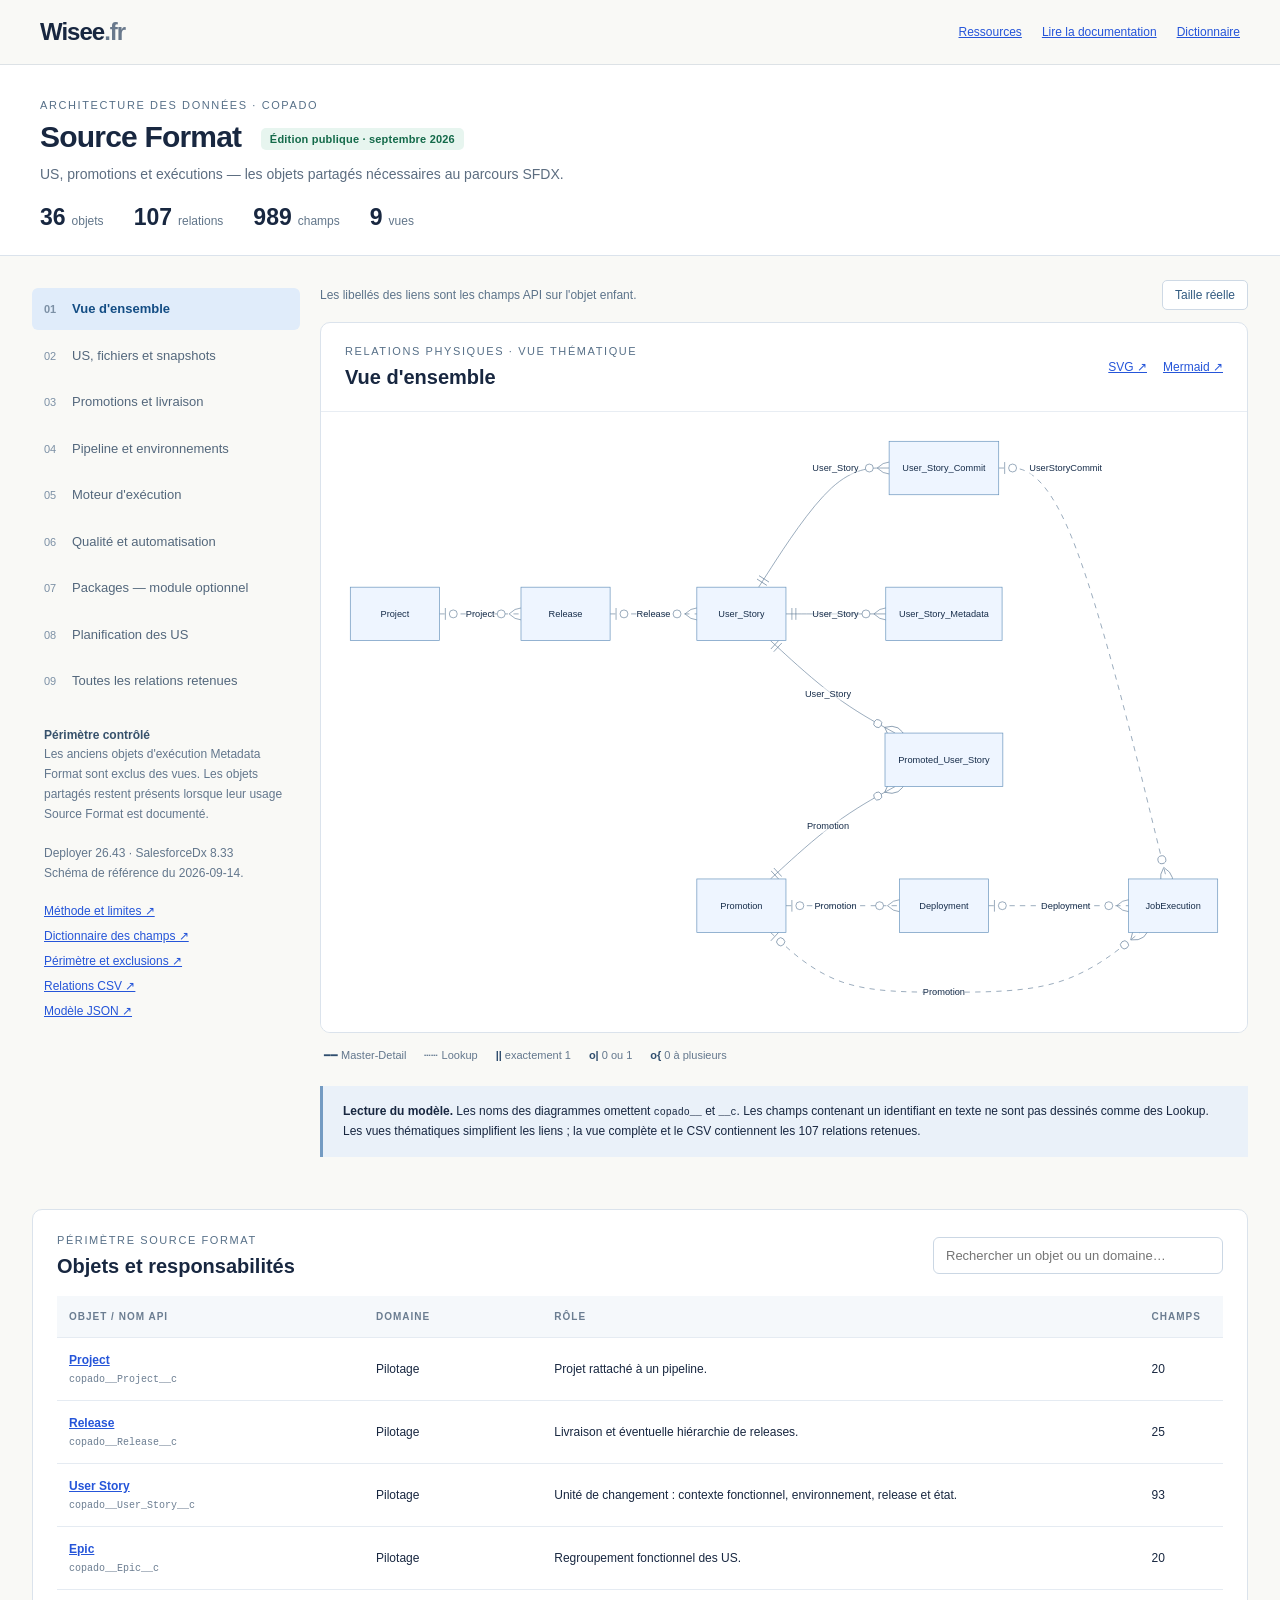
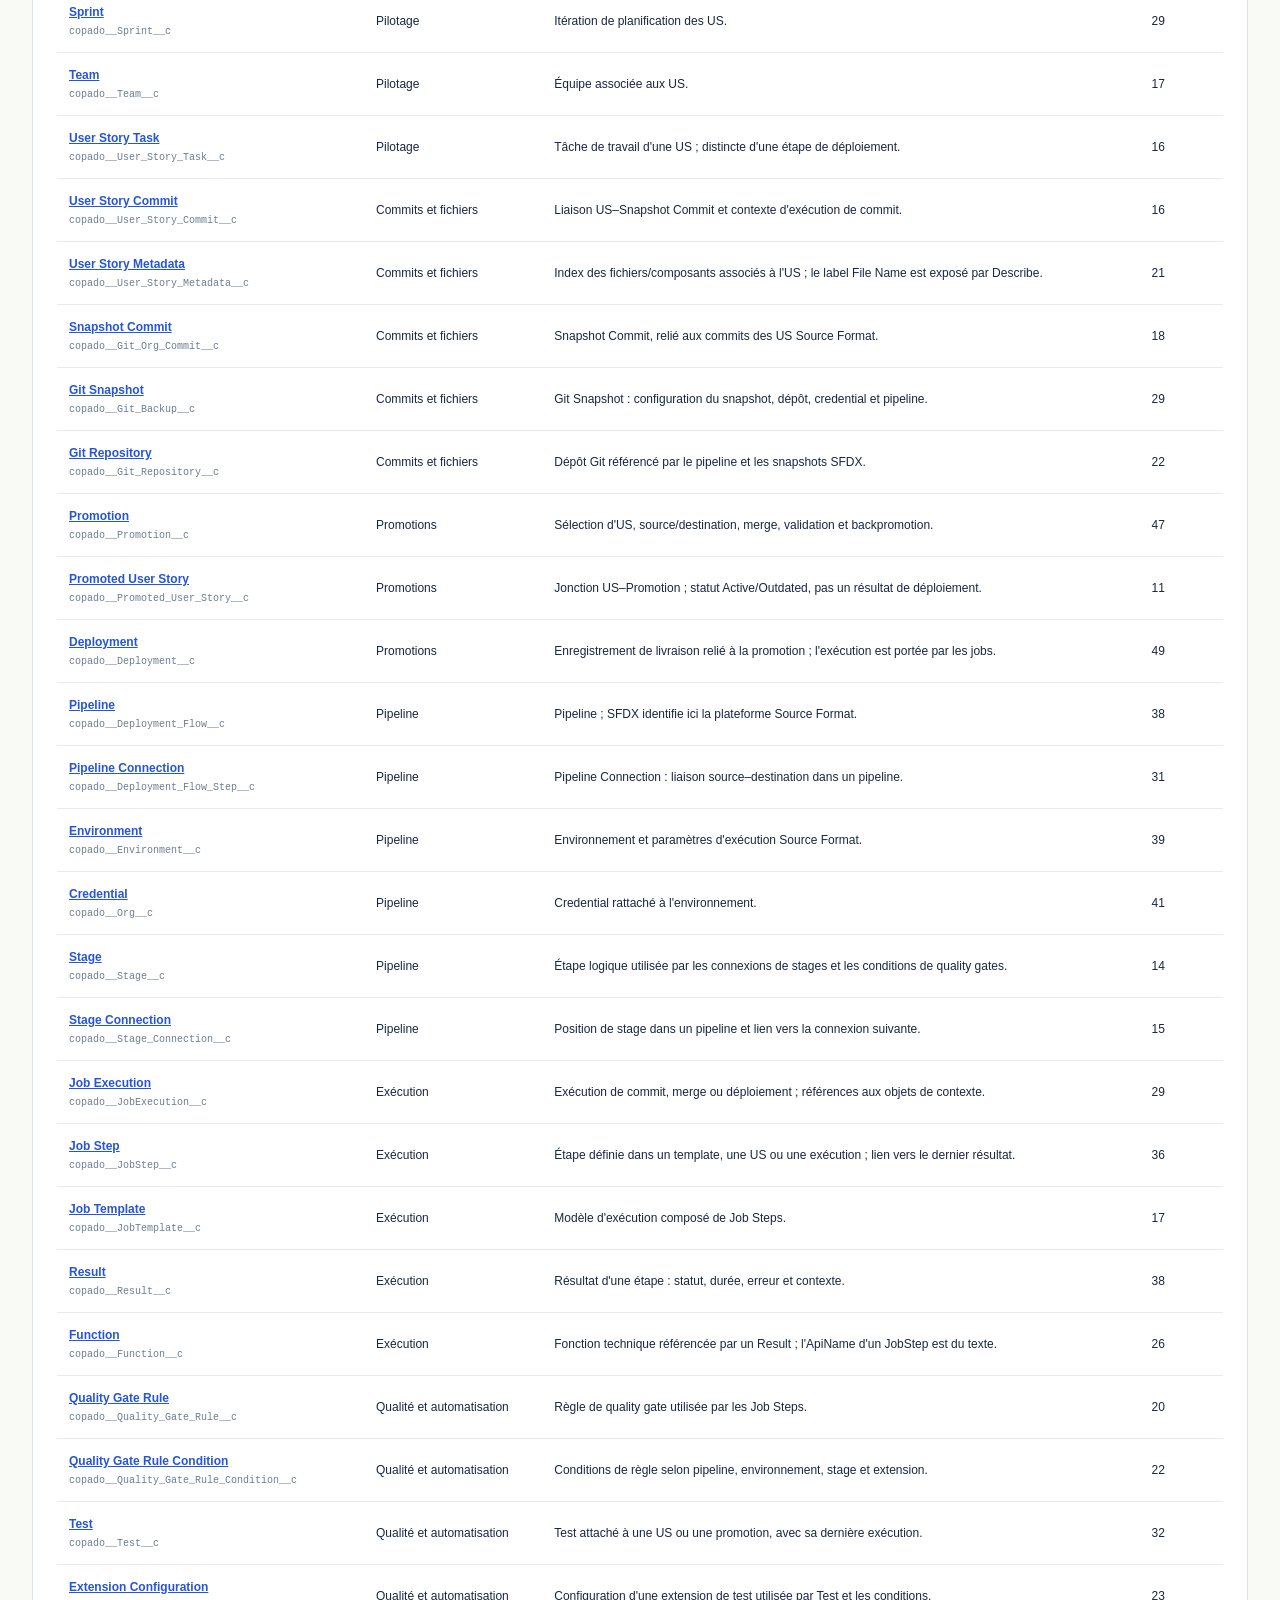
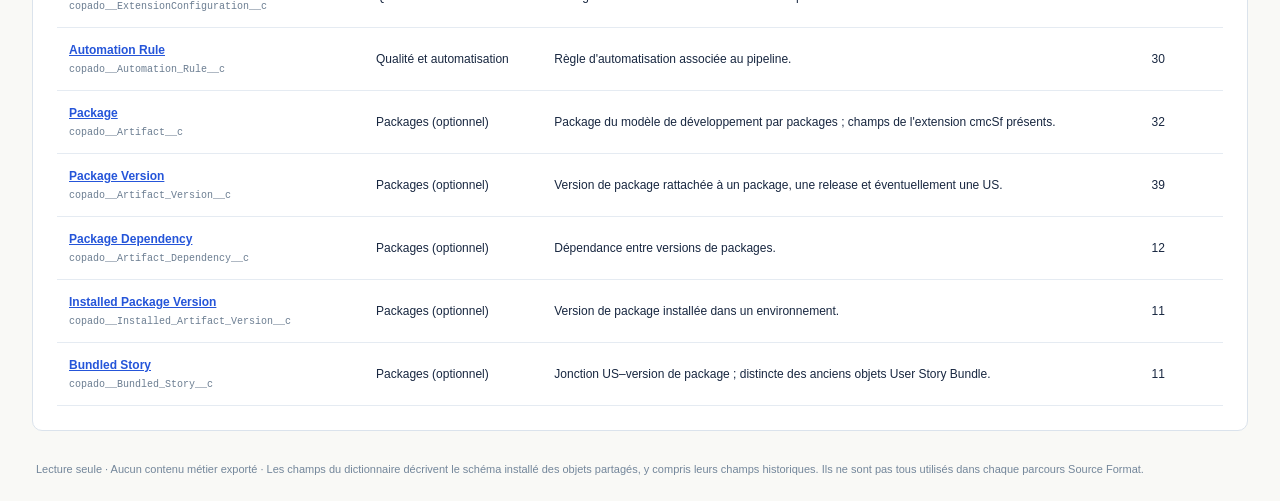
==== commit e7790ef0: "Simplifier les diagrammes Copado en retirant la ligne Id et PK" ====
--- a/resources/copado-source-format/index.html
+++ b/resources/copado-source-format/index.html
@@ -6,7 +6,7 @@
 </style></head><body><div class="wisee-nav"><a class="wisee-brand" href="/">Wisee<span>.fr</span></a><div><a href="/#resources">Ressources</a><a href="guide.html">Lire la documentation</a><a href="dictionary.html">Dictionnaire</a></div></div>
 <header><p class="eyebrow">Architecture des données · Copado</p><h1>Source Format <span class="badge">Édition publique · septembre 2026</span></h1><p>US, promotions et exécutions — les objets partagés nécessaires au parcours SFDX.</p><div class="stats"><div><strong>36</strong><span>objets</span></div><div><strong>107</strong><span>relations</span></div><div><strong>989</strong><span>champs</span></div><div><strong>9</strong><span>vues</span></div></div></header>
 <main><div class="workspace"><aside><nav role="tablist" aria-label="Vues du modèle"><button role="tab" id="tab-0" aria-selected="true" aria-controls="panel-0" data-tab="0" tabindex="0"><span>01</span>Vue d'ensemble</button><button role="tab" id="tab-1" aria-selected="false" aria-controls="panel-1" data-tab="1" tabindex="-1"><span>02</span>US, fichiers et snapshots</button><button role="tab" id="tab-2" aria-selected="false" aria-controls="panel-2" data-tab="2" tabindex="-1"><span>03</span>Promotions et livraison</button><button role="tab" id="tab-3" aria-selected="false" aria-controls="panel-3" data-tab="3" tabindex="-1"><span>04</span>Pipeline et environnements</button><button role="tab" id="tab-4" aria-selected="false" aria-controls="panel-4" data-tab="4" tabindex="-1"><span>05</span>Moteur d'exécution</button><button role="tab" id="tab-5" aria-selected="false" aria-controls="panel-5" data-tab="5" tabindex="-1"><span>06</span>Qualité et automatisation</button><button role="tab" id="tab-6" aria-selected="false" aria-controls="panel-6" data-tab="6" tabindex="-1"><span>07</span>Packages — module optionnel</button><button role="tab" id="tab-7" aria-selected="false" aria-controls="panel-7" data-tab="7" tabindex="-1"><span>08</span>Planification des US</button><button role="tab" id="tab-8" aria-selected="false" aria-controls="panel-8" data-tab="8" tabindex="-1"><span>09</span>Toutes les relations retenues</button></nav><p class="side-note"><strong>Périmètre contrôlé</strong><br>Les anciens objets d'exécution Metadata Format sont exclus des vues. Les objets partagés restent présents lorsque leur usage Source Format est documenté.<br><br>Deployer 26.43 · SalesforceDx 8.33<br>Schéma de référence du 2026-09-14.</p><div class="side-links"><a href="guide.html">Méthode et limites ↗</a><a href="dictionary.html">Dictionnaire des champs ↗</a><a href="guide.html#perimetre">Périmètre et exclusions ↗</a><a href="relationships.csv" download>Relations CSV ↗</a><a href="model.json" download>Modèle JSON ↗</a></div></aside>
-<div class="content"><div class="toolbar"><span>Les libellés des liens sont les champs API sur l'objet enfant.</span><button id="size" aria-pressed="false">Taille réelle</button></div><section class="panel" role="tabpanel" id="panel-0" aria-labelledby="tab-0" ><div class="panel-head"><div><p class="eyebrow">Relations physiques · vue thématique</p><h2>Vue d'ensemble</h2></div><div class="downloads"><a href="01-vue-ensemble.svg" download>SVG ↗</a><a href="01-vue-ensemble.mmd" download>Mermaid ↗</a></div></div><div class="viewport"><svg id="diagram-01-vue-ensemble-my-svg" width="1286.625" xmlns="http://www.w3.org/2000/svg" xmlns:xlink="http://www.w3.org/1999/xlink" class="erDiagram" height="865" viewBox="0 0 1286.625 865" role="graphics-document document" aria-roledescription="er" style="background-color: rgb(255, 255, 255);"><style>#diagram-01-vue-ensemble-my-svg{font-family:Arial,sans-serif;font-size:14px;fill:#172d4a;}@keyframes edge-animation-frame{from{stroke-dashoffset:0;}}@keyframes dash{to{stroke-dashoffset:0;}}#diagram-01-vue-ensemble-my-svg .edge-animation-slow{stroke-dasharray:9,5!important;stroke-dashoffset:900;animation:dash 50s linear infinite;stroke-linecap:round;}#diagram-01-vue-ensemble-my-svg .edge-animation-fast{stroke-dasharray:9,5!important;stroke-dashoffset:900;animation:dash 20s linear infinite;stroke-linecap:round;}#diagram-01-vue-ensemble-my-svg .error-icon{fill:#ffffff;}#diagram-01-vue-ensemble-my-svg .error-text{fill:#000000;stroke:#000000;}#diagram-01-vue-ensemble-my-svg .edge-thickness-normal{stroke-width:1px;}#diagram-01-vue-ensemble-my-svg .edge-thickness-thick{stroke-width:3.5px;}#diagram-01-vue-ensemble-my-svg .edge-pattern-solid{stroke-dasharray:0;}#diagram-01-vue-ensemble-my-svg .edge-thickness-invisible{stroke-width:0;fill:none;}#diagram-01-vue-ensemble-my-svg .edge-pattern-dashed{stroke-dasharray:3;}#diagram-01-vue-ensemble-my-svg .edge-pattern-dotted{stroke-dasharray:2;}#diagram-01-vue-ensemble-my-svg .marker{fill:#67819b;stroke:#67819b;}#diagram-01-vue-ensemble-my-svg .marker.cross{stroke:#67819b;}#diagram-01-vue-ensemble-my-svg svg{font-family:Arial,sans-serif;font-size:14px;}#diagram-01-vue-ensemble-my-svg p{margin:0;}#diagram-01-vue-ensemble-my-svg .entityBox{fill:#eef5ff;stroke:#6390ba;}#diagram-01-vue-ensemble-my-svg .relationshipLabelBox{fill:#ffffff;opacity:0.7;background-color:#ffffff;}#diagram-01-vue-ensemble-my-svg .relationshipLabelBox rect{opacity:0.5;}#diagram-01-vue-ensemble-my-svg .labelBkg{background-color:rgba(255, 255, 255, 0.5);}#diagram-01-vue-ensemble-my-svg .edgeLabel{background-color:#f5f8fc;}#diagram-01-vue-ensemble-my-svg .edgeLabel .label rect{fill:#f5f8fc;}#diagram-01-vue-ensemble-my-svg .edgeLabel .label text{fill:#172d4a;}#diagram-01-vue-ensemble-my-svg .edgeLabel .label{fill:#6390ba;font-size:14px;}#diagram-01-vue-ensemble-my-svg .label{font-family:Arial,sans-serif;color:#172d4a;}#diagram-01-vue-ensemble-my-svg .edge-pattern-dashed{stroke-dasharray:8,8;}#diagram-01-vue-ensemble-my-svg .node rect,#diagram-01-vue-ensemble-my-svg .node circle,#diagram-01-vue-ensemble-my-svg .node ellipse,#diagram-01-vue-ensemble-my-svg .node polygon{fill:#eef5ff;stroke:#6390ba;stroke-width:1px;}#diagram-01-vue-ensemble-my-svg .relationshipLine{stroke:#67819b;stroke-width:1px;fill:none;}#diagram-01-vue-ensemble-my-svg .marker{fill:none!important;stroke:#67819b!important;stroke-width:1;}#diagram-01-vue-ensemble-my-svg [data-look=neo].labelBkg{background-color:rgba(255, 255, 255, 0.5);}#diagram-01-vue-ensemble-my-svg .cluster rect{fill:#ffffff;stroke:hsl(0, 0%, 90%);stroke-width:1px;}#diagram-01-vue-ensemble-my-svg .cluster text{fill:#000000;}#diagram-01-vue-ensemble-my-svg .cluster-label text{fill:#000000;}#diagram-01-vue-ensemble-my-svg .node .neo-node{stroke:#6390ba;}#diagram-01-vue-ensemble-my-svg [data-look="neo"].node rect,#diagram-01-vue-ensemble-my-svg [data-look="neo"].cluster rect,#diagram-01-vue-ensemble-my-svg [data-look="neo"].node polygon{stroke:url(#diagram-01-vue-ensemble-my-svg-gradient);filter:drop-shadow( 1px 2px 2px rgba(185,185,185,1));}#diagram-01-vue-ensemble-my-svg [data-look="neo"].swimlane.cluster rect{filter:none;}#diagram-01-vue-ensemble-my-svg [data-look="neo"].node path{stroke:url(#diagram-01-vue-ensemble-my-svg-gradient);stroke-width:1px;}#diagram-01-vue-ensemble-my-svg [data-look="neo"].node .outer-path{filter:drop-shadow( 1px 2px 2px rgba(185,185,185,1));}#diagram-01-vue-ensemble-my-svg [data-look="neo"].node .neo-line path{stroke:#6390ba;filter:none;}#diagram-01-vue-ensemble-my-svg [data-look="neo"].node circle{stroke:url(#diagram-01-vue-ensemble-my-svg-gradient);filter:drop-shadow( 1px 2px 2px rgba(185,185,185,1));}#diagram-01-vue-ensemble-my-svg [data-look="neo"].node circle .state-start{fill:#000000;}#diagram-01-vue-ensemble-my-svg [data-look="neo"].icon-shape .icon{fill:url(#diagram-01-vue-ensemble-my-svg-gradient);filter:drop-shadow( 1px 2px 2px rgba(185,185,185,1));}#diagram-01-vue-ensemble-my-svg [data-look="neo"].icon-shape .icon-neo path{stroke:url(#diagram-01-vue-ensemble-my-svg-gradient);filter:drop-shadow( 1px 2px 2px rgba(185,185,185,1));}#diagram-01-vue-ensemble-my-svg :root{--mermaid-font-family:"trebuchet ms",verdana,arial,sans-serif;}</style><g><defs><marker id="diagram-01-vue-ensemble-my-svg_er-onlyOneStart" class="marker onlyOne er" refX="0" refY="9" markerWidth="18" markerHeight="18" orient="auto"><path d="M9,0 L9,18 M15,0 L15,18"/></marker></defs><defs><marker id="diagram-01-vue-ensemble-my-svg_er-onlyOneEnd" class="marker onlyOne er" refX="18" refY="9" markerWidth="18" markerHeight="18" orient="auto"><path d="M3,0 L3,18 M9,0 L9,18"/></marker></defs><defs><marker id="diagram-01-vue-ensemble-my-svg_er-zeroOrOneStart" class="marker zeroOrOne er" refX="0" refY="9" markerWidth="30" markerHeight="18" orient="auto"><circle fill="white" cx="21" cy="9" r="6"/><path d="M9,0 L9,18"/></marker></defs><defs><marker id="diagram-01-vue-ensemble-my-svg_er-zeroOrOneEnd" class="marker zeroOrOne er" refX="30" refY="9" markerWidth="30" markerHeight="18" orient="auto"><circle fill="white" cx="9" cy="9" r="6"/><path d="M21,0 L21,18"/></marker></defs><defs><marker id="diagram-01-vue-ensemble-my-svg_er-oneOrMoreStart" class="marker oneOrMore er" refX="18" refY="18" markerWidth="45" markerHeight="36" orient="auto"><path d="M0,18 Q 18,0 36,18 Q 18,36 0,18 M42,9 L42,27"/></marker></defs><defs><marker id="diagram-01-vue-ensemble-my-svg_er-oneOrMoreEnd" class="marker oneOrMore er" refX="27" refY="18" markerWidth="45" markerHeight="36" orient="auto"><path d="M3,9 L3,27 M9,18 Q27,0 45,18 Q27,36 9,18"/></marker></defs><defs><marker id="diagram-01-vue-ensemble-my-svg_er-zeroOrMoreStart" class="marker zeroOrMore er" refX="18" refY="18" markerWidth="57" markerHeight="36" orient="auto"><circle fill="white" cx="48" cy="18" r="6"/><path d="M0,18 Q18,0 36,18 Q18,36 0,18"/></marker></defs><defs><marker id="diagram-01-vue-ensemble-my-svg_er-zeroOrMoreEnd" class="marker zeroOrMore er" refX="39" refY="18" markerWidth="57" markerHeight="36" orient="auto"><circle fill="white" cx="9" cy="18" r="6"/><path d="M21,18 Q39,0 57,18 Q39,36 21,18"/></marker></defs><g class="root"><g class="clusters"/><g class="edgePaths"><path d="M124.281,271L134.579,271C144.878,271,165.474,271,186.07,271C206.667,271,227.263,271,237.561,271L247.859,271" id="diagram-01-vue-ensemble-my-svg-id_entity-Project-0_entity-Release-1_0" class="edge-thickness-normal edge-pattern-dashed relationshipLine" style="undefined;;;undefined" data-edge="true" data-et="edge" data-id="diagram-01-vue-ensemble-id_entity-Project-0_entity-Release-1_0" data-points="W3sieCI6MTI0LjI4MTI1LCJ5IjoyNzF9LHsieCI6MTg2LjA3MDMxMjUsInkiOjI3MX0seyJ4IjoyNDcuODU5Mzc1LCJ5IjoyNzF9XQ==" data-look="classic" marker-start="url(#diagram-01-vue-ensemble-my-svg_er-zeroOrOneStart)" marker-end="url(#diagram-01-vue-ensemble-my-svg_er-zeroOrMoreEnd)"/><path d="M364.141,271L375.089,271C386.036,271,407.932,271,429.828,271C451.724,271,473.62,271,484.568,271L495.516,271" id="diagram-01-vue-ensemble-my-svg-id_entity-Release-1_entity-User_Story-2_1" class="edge-thickness-normal edge-pattern-dashed relationshipLine" style="undefined;;;undefined" data-edge="true" data-et="edge" data-id="diagram-01-vue-ensemble-id_entity-Release-1_entity-User_Story-2_1" data-points="W3sieCI6MzY0LjE0MDYyNSwieSI6MjcxfSx7IngiOjQyOS44MjgxMjUsInkiOjI3MX0seyJ4Ijo0OTUuNTE1NjI1LCJ5IjoyNzF9XQ==" data-look="classic" marker-start="url(#diagram-01-vue-ensemble-my-svg_er-zeroOrOneStart)" marker-end="url(#diagram-01-vue-ensemble-my-svg_er-zeroOrMoreEnd)"/><path d="M580.469,230L598.818,199.833C617.167,169.667,653.865,109.333,685.757,79.167C717.648,49,744.734,49,758.277,49L771.82,49" id="diagram-01-vue-ensemble-my-svg-id_entity-User_Story-2_entity-User_Story_Commit-3_2" class="edge-thickness-normal edge-pattern-solid relationshipLine" style="undefined;;;undefined" data-edge="true" data-et="edge" data-id="diagram-01-vue-ensemble-id_entity-User_Story-2_entity-User_Story_Commit-3_2" data-points="W3sieCI6NTgwLjQ2OTQ1MzgyODgyODgsInkiOjIzMH0seyJ4Ijo2OTAuNTYyNSwieSI6NDl9LHsieCI6NzcxLjgyMDMxMjUsInkiOjQ5fV0=" data-look="classic" marker-start="url(#diagram-01-vue-ensemble-my-svg_er-onlyOneStart)" marker-end="url(#diagram-01-vue-ensemble-my-svg_er-zeroOrMoreEnd)"/><path d="M615.547,271L628.049,271C640.552,271,665.557,271,690.757,271C715.956,271,741.349,271,754.046,271L766.742,271" id="diagram-01-vue-ensemble-my-svg-id_entity-User_Story-2_entity-User_Story_Metadata-4_3" class="edge-thickness-normal edge-pattern-solid relationshipLine" style="undefined;;;undefined" data-edge="true" data-et="edge" data-id="diagram-01-vue-ensemble-id_entity-User_Story-2_entity-User_Story_Metadata-4_3" data-points="W3sieCI6NjE1LjU0Njg3NSwieSI6MjcxfSx7IngiOjY5MC41NjI1LCJ5IjoyNzF9LHsieCI6NzY2Ljc0MjE4NzUsInkiOjI3MX1d" data-look="classic" marker-start="url(#diagram-01-vue-ensemble-my-svg_er-onlyOneStart)" marker-end="url(#diagram-01-vue-ensemble-my-svg_er-zeroOrMoreEnd)"/><path d="M597.632,312L613.121,327.083C628.609,342.167,659.586,372.333,690.505,395.667C721.425,419,752.287,435.5,767.718,443.75L783.149,452" id="diagram-01-vue-ensemble-my-svg-id_entity-User_Story-2_entity-Promoted_User_Story-6_4" class="edge-thickness-normal edge-pattern-solid relationshipLine" style="undefined;;;undefined" data-edge="true" data-et="edge" data-id="diagram-01-vue-ensemble-id_entity-User_Story-2_entity-Promoted_User_Story-6_4" data-points="W3sieCI6NTk3LjYzMjI0ODA5ODg1OTMsInkiOjMxMn0seyJ4Ijo2OTAuNTYyNSwieSI6NDAyLjV9LHsieCI6NzgzLjE0ODUyMzgyNTk2NjksInkiOjQ1Mn1d" data-look="classic" marker-start="url(#diagram-01-vue-ensemble-my-svg_er-onlyOneStart)" marker-end="url(#diagram-01-vue-ensemble-my-svg_er-zeroOrMoreEnd)"/><path d="M597.632,674L613.121,658.917C628.609,643.833,659.586,613.667,690.505,590.333C721.425,567,752.287,550.5,767.718,542.25L783.149,534" id="diagram-01-vue-ensemble-my-svg-id_entity-Promotion-5_entity-Promoted_User_Story-6_5" class="edge-thickness-normal edge-pattern-solid relationshipLine" style="undefined;;;undefined" data-edge="true" data-et="edge" data-id="diagram-01-vue-ensemble-id_entity-Promotion-5_entity-Promoted_User_Story-6_5" data-points="W3sieCI6NTk3LjYzMjI0ODA5ODg1OTMsInkiOjY3NH0seyJ4Ijo2OTAuNTYyNSwieSI6NTgzLjV9LHsieCI6NzgzLjE0ODUyMzgyNTk2NjksInkiOjUzNH1d" data-look="classic" marker-start="url(#diagram-01-vue-ensemble-my-svg_er-onlyOneStart)" marker-end="url(#diagram-01-vue-ensemble-my-svg_er-zeroOrMoreEnd)"/><path d="M613.672,715L626.487,715C639.302,715,664.932,715,695.568,715C726.203,715,761.844,715,779.664,715L797.484,715" id="diagram-01-vue-ensemble-my-svg-id_entity-Promotion-5_entity-Deployment-7_6" class="edge-thickness-normal edge-pattern-dashed relationshipLine" style="undefined;;;undefined" data-edge="true" data-et="edge" data-id="diagram-01-vue-ensemble-id_entity-Promotion-5_entity-Deployment-7_6" data-points="W3sieCI6NjEzLjY3MTg3NSwieSI6NzE1fSx7IngiOjY5MC41NjI1LCJ5Ijo3MTV9LHsieCI6Nzk3LjQ4NDM3NSwieSI6NzE1fV0=" data-look="classic" marker-start="url(#diagram-01-vue-ensemble-my-svg_er-zeroOrOneStart)" marker-end="url(#diagram-01-vue-ensemble-my-svg_er-zeroOrMoreEnd)"/><path d="M922.188,715L943.378,715C964.568,715,1006.948,715,1044.01,715C1081.073,715,1112.818,715,1128.69,715L1144.563,715" id="diagram-01-vue-ensemble-my-svg-id_entity-Deployment-7_entity-JobExecution-8_7" class="edge-thickness-normal edge-pattern-dashed relationshipLine" style="undefined;;;undefined" data-edge="true" data-et="edge" data-id="diagram-01-vue-ensemble-id_entity-Deployment-7_entity-JobExecution-8_7" data-points="W3sieCI6OTIyLjE4NzUsInkiOjcxNX0seyJ4IjoxMDQ5LjMyODEyNSwieSI6NzE1fSx7IngiOjExNDQuNTYyNSwieSI6NzE1fV0=" data-look="classic" marker-start="url(#diagram-01-vue-ensemble-my-svg_er-zeroOrOneStart)" marker-end="url(#diagram-01-vue-ensemble-my-svg_er-zeroOrMoreEnd)"/><path d="M597.632,756L613.121,771.083C628.609,786.167,659.586,816.333,703.286,831.417C746.987,846.5,803.411,846.5,863.206,846.5C923,846.5,986.164,846.5,1036.358,831.417C1086.553,816.333,1123.777,786.167,1142.389,771.083L1161.001,756" id="diagram-01-vue-ensemble-my-svg-id_entity-Promotion-5_entity-JobExecution-8_8" class="edge-thickness-normal edge-pattern-dashed relationshipLine" style="undefined;;;undefined" data-edge="true" data-et="edge" data-id="diagram-01-vue-ensemble-id_entity-Promotion-5_entity-JobExecution-8_8" data-points="W3sieCI6NTk3LjYzMjI0ODA5ODg1OTMsInkiOjc1Nn0seyJ4Ijo2OTAuNTYyNSwieSI6ODQ2LjV9LHsieCI6ODU5LjgzNTkzNzUsInkiOjg0Ni41fSx7IngiOjEwNDkuMzI4MTI1LCJ5Ijo4NDYuNX0seyJ4IjoxMTYxLjAwMTQyNTg1NTUxMzQsInkiOjc1Nn1d" data-look="classic" marker-start="url(#diagram-01-vue-ensemble-my-svg_er-zeroOrOneStart)" marker-end="url(#diagram-01-vue-ensemble-my-svg_er-zeroOrMoreEnd)"/><path d="M947.852,49L964.764,49C981.677,49,1015.503,49,1057.795,153.167C1100.087,257.333,1150.846,465.667,1176.225,569.833L1201.604,674" id="diagram-01-vue-ensemble-my-svg-id_entity-User_Story_Commit-3_entity-JobExecution-8_9" class="edge-thickness-normal edge-pattern-dashed relationshipLine" style="undefined;;;undefined" data-edge="true" data-et="edge" data-id="diagram-01-vue-ensemble-id_entity-User_Story_Commit-3_entity-JobExecution-8_9" data-points="W3sieCI6OTQ3Ljg1MTU2MjUsInkiOjQ5fSx7IngiOjEwNDkuMzI4MTI1LCJ5Ijo0OX0seyJ4IjoxMjAxLjYwNDQyNDczNzIzNzIsInkiOjY3NH1d" data-look="classic" marker-start="url(#diagram-01-vue-ensemble-my-svg_er-zeroOrOneStart)" marker-end="url(#diagram-01-vue-ensemble-my-svg_er-zeroOrMoreEnd)"/></g><g class="edgeLabels"><g class="edgeLabel" transform="translate(186.0703125, 271)"><g class="label" data-id="diagram-01-vue-ensemble-id_entity-Project-0_entity-Release-1_0" transform="translate(-21.7890625, -10.5)"><foreignObject width="43.578125" height="21"><div xmlns="http://www.w3.org/1999/xhtml" class="labelBkg" style="display: table-cell; white-space: nowrap; line-height: 1.5; max-width: 200px; text-align: center;"><span class="edgeLabel"><p>Project</p></span></div></foreignObject></g></g><g class="edgeLabel" transform="translate(429.828125, 271)"><g class="label" data-id="diagram-01-vue-ensemble-id_entity-Release-1_entity-User_Story-2_1" transform="translate(-25.6875, -10.5)"><foreignObject width="51.375" height="21"><div xmlns="http://www.w3.org/1999/xhtml" class="labelBkg" style="display: table-cell; white-space: nowrap; line-height: 1.5; max-width: 200px; text-align: center;"><span class="edgeLabel"><p>Release</p></span></div></foreignObject></g></g><g class="edgeLabel" transform="translate(690.5625, 49)"><g class="label" data-id="diagram-01-vue-ensemble-id_entity-User_Story-2_entity-User_Story_Commit-3_2" transform="translate(-35.015625, -10.5)"><foreignObject width="70.03125" height="21"><div xmlns="http://www.w3.org/1999/xhtml" class="labelBkg" style="display: table-cell; white-space: nowrap; line-height: 1.5; max-width: 200px; text-align: center;"><span class="edgeLabel"><p>User_Story</p></span></div></foreignObject></g></g><g class="edgeLabel" transform="translate(690.5625, 271)"><g class="label" data-id="diagram-01-vue-ensemble-id_entity-User_Story-2_entity-User_Story_Metadata-4_3" transform="translate(-35.015625, -10.5)"><foreignObject width="70.03125" height="21"><div xmlns="http://www.w3.org/1999/xhtml" class="labelBkg" style="display: table-cell; white-space: nowrap; line-height: 1.5; max-width: 200px; text-align: center;"><span class="edgeLabel"><p>User_Story</p></span></div></foreignObject></g></g><g class="edgeLabel" transform="translate(690.5625, 402.5)"><g class="label" data-id="diagram-01-vue-ensemble-id_entity-User_Story-2_entity-Promoted_User_Story-6_4" transform="translate(-35.015625, -10.5)"><foreignObject width="70.03125" height="21"><div xmlns="http://www.w3.org/1999/xhtml" class="labelBkg" style="display: table-cell; white-space: nowrap; line-height: 1.5; max-width: 200px; text-align: center;"><span class="edgeLabel"><p>User_Story</p></span></div></foreignObject></g></g><g class="edgeLabel" transform="translate(690.5625, 583.5)"><g class="label" data-id="diagram-01-vue-ensemble-id_entity-Promotion-5_entity-Promoted_User_Story-6_5" transform="translate(-31.90625, -10.5)"><foreignObject width="63.8125" height="21"><div xmlns="http://www.w3.org/1999/xhtml" class="labelBkg" style="display: table-cell; white-space: nowrap; line-height: 1.5; max-width: 200px; text-align: center;"><span class="edgeLabel"><p>Promotion</p></span></div></foreignObject></g></g><g class="edgeLabel" transform="translate(690.5625, 715)"><g class="label" data-id="diagram-01-vue-ensemble-id_entity-Promotion-5_entity-Deployment-7_6" transform="translate(-31.90625, -10.5)"><foreignObject width="63.8125" height="21"><div xmlns="http://www.w3.org/1999/xhtml" class="labelBkg" style="display: table-cell; white-space: nowrap; line-height: 1.5; max-width: 200px; text-align: center;"><span class="edgeLabel"><p>Promotion</p></span></div></foreignObject></g></g><g class="edgeLabel" transform="translate(1049.328125, 715)"><g class="label" data-id="diagram-01-vue-ensemble-id_entity-Deployment-7_entity-JobExecution-8_7" transform="translate(-37.3515625, -10.5)"><foreignObject width="74.703125" height="21"><div xmlns="http://www.w3.org/1999/xhtml" class="labelBkg" style="display: table-cell; white-space: nowrap; line-height: 1.5; max-width: 200px; text-align: center;"><span class="edgeLabel"><p>Deployment</p></span></div></foreignObject></g></g><g class="edgeLabel" transform="translate(859.8359375, 846.5)"><g class="label" data-id="diagram-01-vue-ensemble-id_entity-Promotion-5_entity-JobExecution-8_8" transform="translate(-31.90625, -10.5)"><foreignObject width="63.8125" height="21"><div xmlns="http://www.w3.org/1999/xhtml" class="labelBkg" style="display: table-cell; white-space: nowrap; line-height: 1.5; max-width: 200px; text-align: center;"><span class="edgeLabel"><p>Promotion</p></span></div></foreignObject></g></g><g class="edgeLabel" transform="translate(1049.328125, 49)"><g class="label" data-id="diagram-01-vue-ensemble-id_entity-User_Story_Commit-3_entity-JobExecution-8_9" transform="translate(-55.234375, -10.5)"><foreignObject width="110.46875" height="21"><div xmlns="http://www.w3.org/1999/xhtml" class="labelBkg" style="display: table-cell; white-space: nowrap; line-height: 1.5; max-width: 200px; text-align: center;"><span class="edgeLabel"><p>UserStoryCommit</p></span></div></foreignObject></g></g></g><g class="nodes"><g class="node default" id="diagram-01-vue-ensemble-my-svg-entity-Project-0" data-look="classic" transform="translate(66.140625, 271)"><g class="outer-path" style=""><path d="M-58.140625 -41 L58.140625 -41 L58.140625 41 L-58.140625 41" stroke="none" stroke-width="0" fill="#eef5ff"/><path d="M-58.140625 -41 C-21.923021342805995 -41, 14.294582314388009 -41, 58.140625 -41 M-58.140625 -41 C-23.75036517454013 -41, 10.639894650919743 -41, 58.140625 -41 M58.140625 -41 C58.140625 -10.096525165970831, 58.140625 20.806949668058337, 58.140625 41 M58.140625 -41 C58.140625 -17.75663857934267, 58.140625 5.486722841314659, 58.140625 41 M58.140625 41 C12.15347905845416 41, -33.83366688309168 41, -58.140625 41 M58.140625 41 C30.81376994005197 41, 3.4869148801039387 41, -58.140625 41 M-58.140625 41 C-58.140625 23.674447196065447, -58.140625 6.3488943921308945, -58.140625 -41 M-58.140625 41 C-58.140625 15.046681177422496, -58.140625 -10.906637645155008, -58.140625 -41" stroke="#6390ba" stroke-width="1.3" fill="none" stroke-dasharray="0 0"/></g><g style="" class="row-rect-odd"><path d="M-58.140625 0 L58.140625 0 L58.140625 41 L-58.140625 41" stroke="none" stroke-width="0" fill="hsl(215.2941176471, 100%, 100%)"/><path d="M-58.140625 0 C-17.42987183694605 0, 23.280881326107902 0, 58.140625 0 M-58.140625 0 C-19.30576544116522 0, 19.52909411766956 0, 58.140625 0 M58.140625 0 C58.140625 13.265947552275067, 58.140625 26.531895104550134, 58.140625 41 M58.140625 0 C58.140625 13.471394775937783, 58.140625 26.942789551875567, 58.140625 41 M58.140625 41 C18.99331655631549 41, -20.153991887369017 41, -58.140625 41 M58.140625 41 C23.227530147733326 41, -11.685564704533348 41, -58.140625 41 M-58.140625 41 C-58.140625 28.57664943488239, -58.140625 16.153298869764782, -58.140625 0 M-58.140625 41 C-58.140625 26.979541127082868, -58.140625 12.959082254165736, -58.140625 0" stroke="#6390ba" stroke-width="1.3" fill="none" stroke-dasharray="0 0"/></g><g class="label name" transform="translate(-21.7890625, -31)" style=""><foreignObject width="43.578125" height="21"><div xmlns="http://www.w3.org/1999/xhtml" style="display: table-cell; white-space: nowrap; line-height: 1.5; max-width: 145px; text-align: start;"><span class="nodeLabel"><p>Project</p></span></div></foreignObject></g><g class="label attribute-type" transform="translate(-45.640625, 10)" style=""><foreignObject width="10.90625" height="21"><div xmlns="http://www.w3.org/1999/xhtml" style="display: table-cell; white-space: nowrap; line-height: 1.5; max-width: 112px; text-align: start;"><span class="nodeLabel"><p>id</p></span></div></foreignObject></g><g class="label attribute-name" transform="translate(-9.734375, 10)" style=""><foreignObject width="11.6875" height="21"><div xmlns="http://www.w3.org/1999/xhtml" style="display: table-cell; white-space: nowrap; line-height: 1.5; max-width: 113px; text-align: start;"><span class="nodeLabel"><p>Id</p></span></div></foreignObject></g><g class="label attribute-keys" transform="translate(26.953125, 10)" style=""><foreignObject width="18.6875" height="21"><div xmlns="http://www.w3.org/1999/xhtml" style="display: table-cell; white-space: nowrap; line-height: 1.5; max-width: 120px; text-align: start;"><span class="nodeLabel"><p>PK</p></span></div></foreignObject></g><g class="label attribute-comment" transform="translate(70.640625, 10)" style=""><foreignObject width="0" height="0"><div xmlns="http://www.w3.org/1999/xhtml" style="display: table-cell; white-space: nowrap; line-height: 1.5; max-width: 100px; text-align: start;"><span class="nodeLabel"></span></div></foreignObject></g><g class="divider"><path d="M-58.140625 -0.00005 L-58.140625 0.00005 L58.140625 0.00005 L58.140625 -0.00005" stroke="none" stroke-width="0" fill="#eef5ff" fill-rule="evenodd"/><path d="M-58.140625 -0.00005 C-58.140625 -0.00001746847772335575, -58.140625 0.000015063044553288503, -58.140625 0.00005 M-58.140625 -0.00005 C-58.140625 -0.000012656789940178688, -58.140625 0.000024686420119642627, -58.140625 0.00005 M-58.140625 0.00005 C-24.680199342996765 0.00005, 8.78022631400647 0.00005, 58.140625 0.00005 M-58.140625 0.00005 C-31.20445817319347 0.00005, -4.268291346386938 0.00005, 58.140625 0.00005 M58.140625 0.00005 C58.140625 0.00001814014619863008, 58.140625 -0.000013719707602739846, 58.140625 -0.00005 M58.140625 0.00005 C58.140625 0.00002610319742578262, 58.140625 0.000002206394851565241, 58.140625 -0.00005 M58.140625 -0.00005 C17.71367569898422 -0.00005, -22.713273602031563 -0.00005, -58.140625 -0.00005 M58.140625 -0.00005 C17.595851780938354 -0.00005, -22.948921438123293 -0.00005, -58.140625 -0.00005" stroke="#6390ba" stroke-width="1.3" fill="none" stroke-dasharray="0 0"/></g><g class="divider"><path d="M-22.234425 0 L-22.234325 0 L-22.234325 41 L-22.234425 41" stroke="none" stroke-width="0" fill="#eef5ff" fill-rule="evenodd"/><path d="M-22.234425 0 C-22.234395959721642 0, -22.23436691944328 0, -22.234325 0 M-22.234425 0 C-22.23439575820533 0, -22.234366516410656 0, -22.234325 0 M-22.234325 0 C-22.234325 12.611408962737833, -22.234325 25.222817925475667, -22.234325 41 M-22.234325 0 C-22.234325 13.964230291327167, -22.234325 27.928460582654335, -22.234325 41 M-22.234325 41 C-22.23435444179654 41, -22.234383883593082 41, -22.234425 41 M-22.234325 41 C-22.234353869823327 41, -22.234382739646655 41, -22.234425 41 M-22.234425 41 C-22.234425 24.71132163084538, -22.234425 8.422643261690759, -22.234425 0 M-22.234425 41 C-22.234425 26.61702021538608, -22.234425 12.234040430772161, -22.234425 0" stroke="#6390ba" stroke-width="1.3" fill="none" stroke-dasharray="0 0"/></g><g class="divider"><path d="M14.453075 0 L14.453175 0 L14.453175 41 L14.453075 41" stroke="none" stroke-width="0" fill="#eef5ff" fill-rule="evenodd"/><path d="M14.453075 0 C14.453109885653747 0, 14.453144771307494 0, 14.453175 0 M14.453075 0 C14.453107987032796 0, 14.45314097406559 0, 14.453175 0 M14.453175 0 C14.453175 12.642395395099472, 14.453175 25.284790790198944, 14.453175 41 M14.453175 0 C14.453175 10.682162789066117, 14.453175 21.364325578132235, 14.453175 41 M14.453175 41 C14.453138492623246 41, 14.453101985246494 41, 14.453075 41 M14.453175 41 C14.453153804598589 41, 14.453132609197178 41, 14.453075 41 M14.453075 41 C14.453075 27.315682697827135, 14.453075 13.631365395654274, 14.453075 0 M14.453075 41 C14.453075 27.480120129587156, 14.453075 13.960240259174313, 14.453075 0" stroke="#6390ba" stroke-width="1.3" fill="none" stroke-dasharray="0 0"/></g><g class="divider"><path d="M-58.140625 -0.00005 L-58.140625 0.00005 L58.140625 0.00005 L58.140625 -0.00005" stroke="none" stroke-width="0" fill="#eef5ff" fill-rule="evenodd"/><path d="M-58.140625 -0.00005 C-58.140625 -0.00002079107843372426, -58.140625 0.000008417843132551485, -58.140625 0.00005 M-58.140625 -0.00005 C-58.140625 -0.000022152020885232722, -58.140625 0.000005695958229534558, -58.140625 0.00005 M-58.140625 0.00005 C-26.473217759326605 0.00005, 5.19418948134679 0.00005, 58.140625 0.00005 M-58.140625 0.00005 C-26.082701965977236 0.00005, 5.975221068045528 0.00005, 58.140625 0.00005 M58.140625 0.00005 C58.140625 0.00001823724279749616, 58.140625 -0.000013525514405007682, 58.140625 -0.00005 M58.140625 0.00005 C58.140625 0.000016504028315253242, 58.140625 -0.00001699194336949352, 58.140625 -0.00005 M58.140625 -0.00005 C32.72279229972517 -0.00005, 7.304959599450342 -0.00005, -58.140625 -0.00005 M58.140625 -0.00005 C15.36697658245933 -0.00005, -27.40667183508134 -0.00005, -58.140625 -0.00005" stroke="#6390ba" stroke-width="1.3" fill="none" stroke-dasharray="0 0"/></g></g><g class="node default" id="diagram-01-vue-ensemble-my-svg-entity-Release-1" data-look="classic" transform="translate(306, 271)"><g class="outer-path" style=""><path d="M-58.140625 -41 L58.140625 -41 L58.140625 41 L-58.140625 41" stroke="none" stroke-width="0" fill="#eef5ff"/><path d="M-58.140625 -41 C-23.6392577546531 -41, 10.862109490693797 -41, 58.140625 -41 M-58.140625 -41 C-18.262481160382272 -41, 21.615662679235456 -41, 58.140625 -41 M58.140625 -41 C58.140625 -8.846119034018521, 58.140625 23.307761931962958, 58.140625 41 M58.140625 -41 C58.140625 -20.493320669446785, 58.140625 0.013358661106430247, 58.140625 41 M58.140625 41 C19.160520371817306 41, -19.81958425636539 41, -58.140625 41 M58.140625 41 C27.427676855419815 41, -3.28527128916037 41, -58.140625 41 M-58.140625 41 C-58.140625 18.040237303360588, -58.140625 -4.919525393278825, -58.140625 -41 M-58.140625 41 C-58.140625 20.137674627629995, -58.140625 -0.7246507447400106, -58.140625 -41" stroke="#6390ba" stroke-width="1.3" fill="none" stroke-dasharray="0 0"/></g><g style="" class="row-rect-odd"><path d="M-58.140625 0 L58.140625 0 L58.140625 41 L-58.140625 41" stroke="none" stroke-width="0" fill="hsl(215.2941176471, 100%, 100%)"/><path d="M-58.140625 0 C-23.838538639189075 0, 10.46354772162185 0, 58.140625 0 M-58.140625 0 C-24.704133016508145 0, 8.73235896698371 0, 58.140625 0 M58.140625 0 C58.140625 11.894043507568629, 58.140625 23.788087015137258, 58.140625 41 M58.140625 0 C58.140625 9.55122358476471, 58.140625 19.10244716952942, 58.140625 41 M58.140625 41 C25.681432475036004 41, -6.777760049927991 41, -58.140625 41 M58.140625 41 C18.368724910959074 41, -21.403175178081852 41, -58.140625 41 M-58.140625 41 C-58.140625 25.936747430663978, -58.140625 10.87349486132796, -58.140625 0 M-58.140625 41 C-58.140625 30.68363960436465, -58.140625 20.367279208729297, -58.140625 0" stroke="#6390ba" stroke-width="1.3" fill="none" stroke-dasharray="0 0"/></g><g class="label name" transform="translate(-25.6875, -31)" style=""><foreignObject width="51.375" height="21"><div xmlns="http://www.w3.org/1999/xhtml" style="display: table-cell; white-space: nowrap; line-height: 1.5; max-width: 150px; text-align: start;"><span class="nodeLabel"><p>Release</p></span></div></foreignObject></g><g class="label attribute-type" transform="translate(-45.640625, 10)" style=""><foreignObject width="10.90625" height="21"><div xmlns="http://www.w3.org/1999/xhtml" style="display: table-cell; white-space: nowrap; line-height: 1.5; max-width: 112px; text-align: start;"><span class="nodeLabel"><p>id</p></span></div></foreignObject></g><g class="label attribute-name" transform="translate(-9.734375, 10)" style=""><foreignObject width="11.6875" height="21"><div xmlns="http://www.w3.org/1999/xhtml" style="display: table-cell; white-space: nowrap; line-height: 1.5; max-width: 113px; text-align: start;"><span class="nodeLabel"><p>Id</p></span></div></foreignObject></g><g class="label attribute-keys" transform="translate(26.953125, 10)" style=""><foreignObject width="18.6875" height="21"><div xmlns="http://www.w3.org/1999/xhtml" style="display: table-cell; white-space: nowrap; line-height: 1.5; max-width: 120px; text-align: start;"><span class="nodeLabel"><p>PK</p></span></div></foreignObject></g><g class="label attribute-comment" transform="translate(70.640625, 10)" style=""><foreignObject width="0" height="0"><div xmlns="http://www.w3.org/1999/xhtml" style="display: table-cell; white-space: nowrap; line-height: 1.5; max-width: 100px; text-align: start;"><span class="nodeLabel"></span></div></foreignObject></g><g class="divider"><path d="M-58.140625 -0.00005 L-58.140625 0.00005 L58.140625 0.00005 L58.140625 -0.00005" stroke="none" stroke-width="0" fill="#eef5ff" fill-rule="evenodd"/><path d="M-58.140625 -0.00005 C-58.140625 -0.00002145649706860408, -58.140625 0.0000070870058627918415, -58.140625 0.00005 M-58.140625 -0.00005 C-58.140625 -0.000010884888023703745, -58.140625 0.000028230223952592513, -58.140625 0.00005 M-58.140625 0.00005 C-28.037371048788884 0.00005, 2.0658829024222314 0.00005, 58.140625 0.00005 M-58.140625 0.00005 C-19.70770080768628 0.00005, 18.72522338462744 0.00005, 58.140625 0.00005 M58.140625 0.00005 C58.140625 0.000012549549492911992, 58.140625 -0.000024900901014176018, 58.140625 -0.00005 M58.140625 0.00005 C58.140625 0.0000178993932809079, 58.140625 -0.000014201213438184202, 58.140625 -0.00005 M58.140625 -0.00005 C22.77988773172624 -0.00005, -12.580849536547518 -0.00005, -58.140625 -0.00005 M58.140625 -0.00005 C12.518387764587345 -0.00005, -33.10384947082531 -0.00005, -58.140625 -0.00005" stroke="#6390ba" stroke-width="1.3" fill="none" stroke-dasharray="0 0"/></g><g class="divider"><path d="M-22.234425 0 L-22.234325 0 L-22.234325 41 L-22.234425 41" stroke="none" stroke-width="0" fill="#eef5ff" fill-rule="evenodd"/><path d="M-22.234425 0 C-22.23438652196503 0, -22.23434804393005 0, -22.234325 0 M-22.234425 0 C-22.234397327709672 0, -22.234369655419343 0, -22.234325 0 M-22.234325 0 C-22.234325 13.137536328489007, -22.234325 26.275072656978015, -22.234325 41 M-22.234325 0 C-22.234325 11.586245497623086, -22.234325 23.17249099524617, -22.234325 41 M-22.234325 41 C-22.234358214658968 41, -22.234391429317938 41, -22.234425 41 M-22.234325 41 C-22.23435451261738 41, -22.234384025234757 41, -22.234425 41 M-22.234425 41 C-22.234425 31.513392628455414, -22.234425 22.02678525691083, -22.234425 0 M-22.234425 41 C-22.234425 31.939442586866377, -22.234425 22.878885173732755, -22.234425 0" stroke="#6390ba" stroke-width="1.3" fill="none" stroke-dasharray="0 0"/></g><g class="divider"><path d="M14.453075 0 L14.453175 0 L14.453175 41 L14.453075 41" stroke="none" stroke-width="0" fill="#eef5ff" fill-rule="evenodd"/><path d="M14.453075 0 C14.453102217513704 0, 14.453129435027407 0, 14.453175 0 M14.453075 0 C14.453113396908378 0, 14.453151793816756 0, 14.453175 0 M14.453175 0 C14.453175 9.143432966120747, 14.453175 18.286865932241493, 14.453175 41 M14.453175 0 C14.453175 13.230561585198245, 14.453175 26.46112317039649, 14.453175 41 M14.453175 41 C14.45314727144745 41, 14.453119542894903 41, 14.453075 41 M14.453175 41 C14.453140085023746 41, 14.453105170047492 41, 14.453075 41 M14.453075 41 C14.453075 26.128621807298877, 14.453075 11.257243614597751, 14.453075 0 M14.453075 41 C14.453075 32.410611862127304, 14.453075 23.82122372425461, 14.453075 0" stroke="#6390ba" stroke-width="1.3" fill="none" stroke-dasharray="0 0"/></g><g class="divider"><path d="M-58.140625 -0.00005 L-58.140625 0.00005 L58.140625 0.00005 L58.140625 -0.00005" stroke="none" stroke-width="0" fill="#eef5ff" fill-rule="evenodd"/><path d="M-58.140625 -0.00005 C-58.140625 -0.00002647637891213938, -58.140625 -0.0000029527578242787545, -58.140625 0.00005 M-58.140625 -0.00005 C-58.140625 -0.00002547888875197603, -58.140625 -9.577775039520606e-7, -58.140625 0.00005 M-58.140625 0.00005 C-21.464533269219643 0.00005, 15.211558461560713 0.00005, 58.140625 0.00005 M-58.140625 0.00005 C-17.304741019196477 0.00005, 23.531142961607046 0.00005, 58.140625 0.00005 M58.140625 0.00005 C58.140625 0.000028359425219622474, 58.140625 0.000006718850439244945, 58.140625 -0.00005 M58.140625 0.00005 C58.140625 0.00002851205658109703, 58.140625 0.000007024113162194058, 58.140625 -0.00005 M58.140625 -0.00005 C34.48459810024886 -0.00005, 10.828571200497727 -0.00005, -58.140625 -0.00005 M58.140625 -0.00005 C21.316119892799556 -0.00005, -15.508385214400889 -0.00005, -58.140625 -0.00005" stroke="#6390ba" stroke-width="1.3" fill="none" stroke-dasharray="0 0"/></g></g><g class="node default" id="diagram-01-vue-ensemble-my-svg-entity-User_Story-2" data-look="classic" transform="translate(555.53125, 271)"><g class="outer-path" style=""><path d="M-60.015625 -41 L60.015625 -41 L60.015625 41 L-60.015625 41" stroke="none" stroke-width="0" fill="#eef5ff"/><path d="M-60.015625 -41 C-12.656962562310298 -41, 34.701699875379404 -41, 60.015625 -41 M-60.015625 -41 C-27.22240942581098 -41, 5.57080614837804 -41, 60.015625 -41 M60.015625 -41 C60.015625 -14.604972359566705, 60.015625 11.79005528086659, 60.015625 41 M60.015625 -41 C60.015625 -13.123882384352953, 60.015625 14.752235231294094, 60.015625 41 M60.015625 41 C25.18100956538101 41, -9.653605869237978 41, -60.015625 41 M60.015625 41 C33.559587263989954 41, 7.103549527979915 41, -60.015625 41 M-60.015625 41 C-60.015625 16.509904291063876, -60.015625 -7.980191417872248, -60.015625 -41 M-60.015625 41 C-60.015625 18.275034945151322, -60.015625 -4.449930109697355, -60.015625 -41" stroke="#6390ba" stroke-width="1.3" fill="none" stroke-dasharray="0 0"/></g><g style="" class="row-rect-odd"><path d="M-60.015625 0 L60.015625 0 L60.015625 41 L-60.015625 41" stroke="none" stroke-width="0" fill="hsl(215.2941176471, 100%, 100%)"/><path d="M-60.015625 0 C-34.4254364893486 0, -8.835247978697197 0, 60.015625 0 M-60.015625 0 C-12.947591378056941 0, 34.12044224388612 0, 60.015625 0 M60.015625 0 C60.015625 13.846813058728612, 60.015625 27.693626117457224, 60.015625 41 M60.015625 0 C60.015625 13.089385423543284, 60.015625 26.178770847086568, 60.015625 41 M60.015625 41 C32.960517122999796 41, 5.905409245999593 41, -60.015625 41 M60.015625 41 C24.315430111241234 41, -11.384764777517532 41, -60.015625 41 M-60.015625 41 C-60.015625 30.241112274412643, -60.015625 19.482224548825283, -60.015625 0 M-60.015625 41 C-60.015625 26.43380589166388, -60.015625 11.867611783327764, -60.015625 0" stroke="#6390ba" stroke-width="1.3" fill="none" stroke-dasharray="0 0"/></g><g class="label name" transform="translate(-35.015625, -31)" style=""><foreignObject width="70.03125" height="21"><div xmlns="http://www.w3.org/1999/xhtml" style="display: table-cell; white-space: nowrap; line-height: 1.5; max-width: 173px; text-align: start;"><span class="nodeLabel"><p>User_Story</p></span></div></foreignObject></g><g class="label attribute-type" transform="translate(-47.515625, 10)" style=""><foreignObject width="10.90625" height="21"><div xmlns="http://www.w3.org/1999/xhtml" style="display: table-cell; white-space: nowrap; line-height: 1.5; max-width: 112px; text-align: start;"><span class="nodeLabel"><p>id</p></span></div></foreignObject></g><g class="label attribute-name" transform="translate(-10.359375, 10)" style=""><foreignObject width="11.6875" height="21"><div xmlns="http://www.w3.org/1999/xhtml" style="display: table-cell; white-space: nowrap; line-height: 1.5; max-width: 113px; text-align: start;"><span class="nodeLabel"><p>Id</p></span></div></foreignObject></g><g class="label attribute-keys" transform="translate(27.578125, 10)" style=""><foreignObject width="18.6875" height="21"><div xmlns="http://www.w3.org/1999/xhtml" style="display: table-cell; white-space: nowrap; line-height: 1.5; max-width: 120px; text-align: start;"><span class="nodeLabel"><p>PK</p></span></div></foreignObject></g><g class="label attribute-comment" transform="translate(72.515625, 10)" style=""><foreignObject width="0" height="0"><div xmlns="http://www.w3.org/1999/xhtml" style="display: table-cell; white-space: nowrap; line-height: 1.5; max-width: 100px; text-align: start;"><span class="nodeLabel"></span></div></foreignObject></g><g class="divider"><path d="M-60.015625 -0.00005 L-60.015625 0.00005 L60.015625 0.00005 L60.015625 -0.00005" stroke="none" stroke-width="0" fill="#eef5ff" fill-rule="evenodd"/><path d="M-60.015625 -0.00005 C-60.015625 -0.000010542445231778503, -60.015625 0.000028915109536442996, -60.015625 0.00005 M-60.015625 -0.00005 C-60.015625 -0.000029523543225309457, -60.015625 -0.00000904708645061891, -60.015625 0.00005 M-60.015625 0.00005 C-35.21184801175245 0.00005, -10.40807102350491 0.00005, 60.015625 0.00005 M-60.015625 0.00005 C-32.75604854716452 0.00005, -5.496472094329036 0.00005, 60.015625 0.00005 M60.015625 0.00005 C60.015625 0.000013364263939012786, 60.015625 -0.00002327147212197443, 60.015625 -0.00005 M60.015625 0.00005 C60.015625 0.00001429881078181982, 60.015625 -0.000021402378436360363, 60.015625 -0.00005 M60.015625 -0.00005 C16.393455473387775 -0.00005, -27.22871405322445 -0.00005, -60.015625 -0.00005 M60.015625 -0.00005 C25.24420288276111 -0.00005, -9.527219234477784 -0.00005, -60.015625 -0.00005" stroke="#6390ba" stroke-width="1.3" fill="none" stroke-dasharray="0 0"/></g><g class="divider"><path d="M-22.859425 0 L-22.859325 0 L-22.859325 41 L-22.859425 41" stroke="none" stroke-width="0" fill="#eef5ff" fill-rule="evenodd"/><path d="M-22.859425 0 C-22.859389838604613 0, -22.859354677209225 0, -22.859325 0 M-22.859425 0 C-22.859396059925704 0, -22.859367119851406 0, -22.859325 0 M-22.859325 0 C-22.859325 8.233483625285496, -22.859325 16.466967250570992, -22.859325 41 M-22.859325 0 C-22.859325 12.930344640227807, -22.859325 25.860689280455613, -22.859325 41 M-22.859325 41 C-22.85936234808535 41, -22.8593996961707 41, -22.859425 41 M-22.859325 41 C-22.859362946730798 41, -22.859400893461594 41, -22.859425 41 M-22.859425 41 C-22.859425 30.402401826861123, -22.859425 19.80480365372225, -22.859425 0 M-22.859425 41 C-22.859425 26.230455143102887, -22.859425 11.460910286205774, -22.859425 0" stroke="#6390ba" stroke-width="1.3" fill="none" stroke-dasharray="0 0"/></g><g class="divider"><path d="M15.078075 0 L15.078175 0 L15.078175 41 L15.078075 41" stroke="none" stroke-width="0" fill="#eef5ff" fill-rule="evenodd"/><path d="M15.078075 0 C15.078107142066385 0, 15.078139284132767 0, 15.078175 0 M15.078075 0 C15.078105402937481 0, 15.078135805874963 0, 15.078175 0 M15.078175 0 C15.078175 14.62112539457056, 15.078175 29.24225078914112, 15.078175 41 M15.078175 0 C15.078175 10.785742103932073, 15.078175 21.571484207864145, 15.078175 41 M15.078175 41 C15.078147688554553 41, 15.078120377109107 41, 15.078075 41 M15.078175 41 C15.078140528660043 41, 15.078106057320086 41, 15.078075 41 M15.078075 41 C15.078075 29.920599651347633, 15.078075 18.841199302695266, 15.078075 0 M15.078075 41 C15.078075 29.878295616395235, 15.078075 18.75659123279047, 15.078075 0" stroke="#6390ba" stroke-width="1.3" fill="none" stroke-dasharray="0 0"/></g><g class="divider"><path d="M-60.015625 -0.00005 L-60.015625 0.00005 L60.015625 0.00005 L60.015625 -0.00005" stroke="none" stroke-width="0" fill="#eef5ff" fill-rule="evenodd"/><path d="M-60.015625 -0.00005 C-60.015625 -0.000010378703011278221, -60.015625 0.00002924259397744356, -60.015625 0.00005 M-60.015625 -0.00005 C-60.015625 -0.000011218912192803213, -60.015625 0.000027562175614393576, -60.015625 0.00005 M-60.015625 0.00005 C-26.99106436985671 0.00005, 6.033496260286583 0.00005, 60.015625 0.00005 M-60.015625 0.00005 C-15.016462211296641 0.00005, 29.982700577406717 0.00005, 60.015625 0.00005 M60.015625 0.00005 C60.015625 0.000023253480155254236, 60.015625 -0.0000034930396894915295, 60.015625 -0.00005 M60.015625 0.00005 C60.015625 0.000021144622416172462, 60.015625 -0.000007710755167655079, 60.015625 -0.00005 M60.015625 -0.00005 C12.480828889597767 -0.00005, -35.053967220804466 -0.00005, -60.015625 -0.00005 M60.015625 -0.00005 C14.435739332766701 -0.00005, -31.144146334466598 -0.00005, -60.015625 -0.00005" stroke="#6390ba" stroke-width="1.3" fill="none" stroke-dasharray="0 0"/></g></g><g class="node default" id="diagram-01-vue-ensemble-my-svg-entity-User_Story_Commit-3" data-look="classic" transform="translate(859.8359375, 49)"><g class="outer-path" style=""><path d="M-88.015625 -41 L88.015625 -41 L88.015625 41 L-88.015625 41" stroke="none" stroke-width="0" fill="#eef5ff"/><path d="M-88.015625 -41 C-48.771437453096155 -41, -9.52724990619231 -41, 88.015625 -41 M-88.015625 -41 C-18.246335177811716 -41, 51.52295464437657 -41, 88.015625 -41 M88.015625 -41 C88.015625 -22.424798390689734, 88.015625 -3.849596781379468, 88.015625 41 M88.015625 -41 C88.015625 -20.339071067207602, 88.015625 0.32185786558479634, 88.015625 41 M88.015625 41 C33.379827478817525 41, -21.25597004236495 41, -88.015625 41 M88.015625 41 C28.82070538613349 41, -30.37421422773302 41, -88.015625 41 M-88.015625 41 C-88.015625 21.819160252565503, -88.015625 2.6383205051310057, -88.015625 -41 M-88.015625 41 C-88.015625 17.621931683004036, -88.015625 -5.756136633991929, -88.015625 -41" stroke="#6390ba" stroke-width="1.3" fill="none" stroke-dasharray="0 0"/></g><g style="" class="row-rect-odd"><path d="M-88.015625 0 L88.015625 0 L88.015625 41 L-88.015625 41" stroke="none" stroke-width="0" fill="hsl(215.2941176471, 100%, 100%)"/><path d="M-88.015625 0 C-48.105516211624945 0, -8.19540742324989 0, 88.015625 0 M-88.015625 0 C-30.350094244480402 0, 27.315436511039195 0, 88.015625 0 M88.015625 0 C88.015625 16.16861344210194, 88.015625 32.33722688420388, 88.015625 41 M88.015625 0 C88.015625 14.46405376377287, 88.015625 28.92810752754574, 88.015625 41 M88.015625 41 C38.38075040267198 41, -11.254124194656043 41, -88.015625 41 M88.015625 41 C27.93882743833929 41, -32.13797012332142 41, -88.015625 41 M-88.015625 41 C-88.015625 25.067874396954647, -88.015625 9.135748793909293, -88.015625 0 M-88.015625 41 C-88.015625 30.8236339199995, -88.015625 20.647267839999007, -88.015625 0" stroke="#6390ba" stroke-width="1.3" fill="none" stroke-dasharray="0 0"/></g><g class="label name" transform="translate(-63.015625, -31)" style=""><foreignObject width="126.03125" height="21"><div xmlns="http://www.w3.org/1999/xhtml" style="display: table-cell; white-space: nowrap; line-height: 1.5; max-width: 233px; text-align: start;"><span class="nodeLabel"><p>User_Story_Commit</p></span></div></foreignObject></g><g class="label attribute-type" transform="translate(-75.515625, 10)" style=""><foreignObject width="10.90625" height="21"><div xmlns="http://www.w3.org/1999/xhtml" style="display: table-cell; white-space: nowrap; line-height: 1.5; max-width: 112px; text-align: start;"><span class="nodeLabel"><p>id</p></span></div></foreignObject></g><g class="label attribute-name" transform="translate(-19.69270833333333, 10)" style=""><foreignObject width="11.6875" height="21"><div xmlns="http://www.w3.org/1999/xhtml" style="display: table-cell; white-space: nowrap; line-height: 1.5; max-width: 113px; text-align: start;"><span class="nodeLabel"><p>Id</p></span></div></foreignObject></g><g class="label attribute-keys" transform="translate(36.91145833333334, 10)" style=""><foreignObject width="18.6875" height="21"><div xmlns="http://www.w3.org/1999/xhtml" style="display: table-cell; white-space: nowrap; line-height: 1.5; max-width: 120px; text-align: start;"><span class="nodeLabel"><p>PK</p></span></div></foreignObject></g><g class="label attribute-comment" transform="translate(100.515625, 10)" style=""><foreignObject width="0" height="0"><div xmlns="http://www.w3.org/1999/xhtml" style="display: table-cell; white-space: nowrap; line-height: 1.5; max-width: 100px; text-align: start;"><span class="nodeLabel"></span></div></foreignObject></g><g class="divider"><path d="M-88.015625 -0.00005 L-88.015625 0.00005 L88.015625 0.00005 L88.015625 -0.00005" stroke="none" stroke-width="0" fill="#eef5ff" fill-rule="evenodd"/><path d="M-88.015625 -0.00005 C-88.015625 -0.000013683770963288982, -88.015625 0.000022632458073422038, -88.015625 0.00005 M-88.015625 -0.00005 C-88.015625 -0.00002364006442427935, -88.015625 0.0000027198711514413, -88.015625 0.00005 M-88.015625 0.00005 C-23.44708416268827 0.00005, 41.12145667462346 0.00005, 88.015625 0.00005 M-88.015625 0.00005 C-34.03114419042189 0.00005, 19.953336619156218 0.00005, 88.015625 0.00005 M88.015625 0.00005 C88.015625 0.000021098149789911005, 88.015625 -0.000007803700420177993, 88.015625 -0.00005 M88.015625 0.00005 C88.015625 0.00001644790177508674, 88.015625 -0.000017104196449826524, 88.015625 -0.00005 M88.015625 -0.00005 C42.31102635048409 -0.00005, -3.393572299031817 -0.00005, -88.015625 -0.00005 M88.015625 -0.00005 C47.312943935812285 -0.00005, 6.61026287162457 -0.00005, -88.015625 -0.00005" stroke="#6390ba" stroke-width="1.3" fill="none" stroke-dasharray="0 0"/></g><g class="divider"><path d="M-32.19275833333333 0 L-32.19265833333333 0 L-32.19265833333333 41 L-32.19275833333333 41" stroke="none" stroke-width="0" fill="#eef5ff" fill-rule="evenodd"/><path d="M-32.19275833333333 0 C-32.19273620483703 0, -32.192714076340735 0, -32.19265833333333 0 M-32.19275833333333 0 C-32.19272569096465 0, -32.19269304859597 0, -32.19265833333333 0 M-32.19265833333333 0 C-32.19265833333333 12.21176266879752, -32.19265833333333 24.42352533759504, -32.19265833333333 41 M-32.19265833333333 0 C-32.19265833333333 11.14656260603147, -32.19265833333333 22.29312521206294, -32.19265833333333 41 M-32.19265833333333 41 C-32.19268149674707 41, -32.192704660160814 41, -32.19275833333333 41 M-32.19265833333333 41 C-32.192679462237145 41, -32.192700591140955 41, -32.19275833333333 41 M-32.19275833333333 41 C-32.19275833333333 30.91171042296072, -32.19275833333333 20.82342084592144, -32.19275833333333 0 M-32.19275833333333 41 C-32.19275833333333 30.79370929709541, -32.19275833333333 20.58741859419082, -32.19275833333333 0" stroke="#6390ba" stroke-width="1.3" fill="none" stroke-dasharray="0 0"/></g><g class="divider"><path d="M24.41140833333334 0 L24.411508333333344 0 L24.411508333333344 41 L24.41140833333334 41" stroke="none" stroke-width="0" fill="#eef5ff" fill-rule="evenodd"/><path d="M24.41140833333334 0 C24.411436765862423 0, 24.411465198391504 0, 24.411508333333344 0 M24.41140833333334 0 C24.411431657822376 0, 24.41145498231141 0, 24.411508333333344 0 M24.411508333333344 0 C24.411508333333344 15.523315080442284, 24.411508333333344 31.04663016088457, 24.411508333333344 41 M24.411508333333344 0 C24.411508333333344 12.063687707899021, 24.411508333333344 24.127375415798042, 24.411508333333344 41 M24.411508333333344 41 C24.41147512609479 41, 24.411441918856234 41, 24.41140833333334 41 M24.411508333333344 41 C24.41148393796663 41, 24.411459542599918 41, 24.41140833333334 41 M24.41140833333334 41 C24.41140833333334 32.63981554643407, 24.41140833333334 24.279631092868147, 24.41140833333334 0 M24.41140833333334 41 C24.41140833333334 28.28400950949997, 24.41140833333334 15.56801901899994, 24.41140833333334 0" stroke="#6390ba" stroke-width="1.3" fill="none" stroke-dasharray="0 0"/></g><g class="divider"><path d="M-88.015625 -0.00005 L-88.015625 0.00005 L88.015625 0.00005 L88.015625 -0.00005" stroke="none" stroke-width="0" fill="#eef5ff" fill-rule="evenodd"/><path d="M-88.015625 -0.00005 C-88.015625 -0.00001573672203774024, -88.015625 0.000018526555924519525, -88.015625 0.00005 M-88.015625 -0.00005 C-88.015625 -0.00002907949977462069, -88.015625 -0.000008158999549241376, -88.015625 0.00005 M-88.015625 0.00005 C-19.47785347223987 0.00005, 49.05991805552026 0.00005, 88.015625 0.00005 M-88.015625 0.00005 C-46.666005299918716 0.00005, -5.316385599837432 0.00005, 88.015625 0.00005 M88.015625 0.00005 C88.015625 0.000020252790388754346, 88.015625 -0.00000949441922249131, 88.015625 -0.00005 M88.015625 0.00005 C88.015625 0.000022027625050015304, 88.015625 -0.000005944749899969394, 88.015625 -0.00005 M88.015625 -0.00005 C33.211243794206915 -0.00005, -21.59313741158617 -0.00005, -88.015625 -0.00005 M88.015625 -0.00005 C38.02709254170811 -0.00005, -11.961439916583785 -0.00005, -88.015625 -0.00005" stroke="#6390ba" stroke-width="1.3" fill="none" stroke-dasharray="0 0"/></g></g><g class="node default" id="diagram-01-vue-ensemble-my-svg-entity-User_Story_Metadata-4" data-look="classic" transform="translate(859.8359375, 271)"><g class="outer-path" style=""><path d="M-93.09375 -41 L93.09375 -41 L93.09375 41 L-93.09375 41" stroke="none" stroke-width="0" fill="#eef5ff"/><path d="M-93.09375 -41 C-47.046233566542064 -41, -0.9987171330841278 -41, 93.09375 -41 M-93.09375 -41 C-35.88425694240065 -41, 21.325236115198706 -41, 93.09375 -41 M93.09375 -41 C93.09375 -19.313109602932155, 93.09375 2.3737807941356905, 93.09375 41 M93.09375 -41 C93.09375 -10.706289526488554, 93.09375 19.587420947022892, 93.09375 41 M93.09375 41 C53.224147658749324 41, 13.354545317498648 41, -93.09375 41 M93.09375 41 C23.9269645310805 41, -45.239820937839 41, -93.09375 41 M-93.09375 41 C-93.09375 12.711721982359318, -93.09375 -15.576556035281364, -93.09375 -41 M-93.09375 41 C-93.09375 8.359018448419725, -93.09375 -24.28196310316055, -93.09375 -41" stroke="#6390ba" stroke-width="1.3" fill="none" stroke-dasharray="0 0"/></g><g style="" class="row-rect-odd"><path d="M-93.09375 0 L93.09375 0 L93.09375 41 L-93.09375 41" stroke="none" stroke-width="0" fill="hsl(215.2941176471, 100%, 100%)"/><path d="M-93.09375 0 C-26.06365144184319 0, 40.96644711631362 0, 93.09375 0 M-93.09375 0 C-29.94584274108263 0, 33.20206451783474 0, 93.09375 0 M93.09375 0 C93.09375 15.14375092568529, 93.09375 30.28750185137058, 93.09375 41 M93.09375 0 C93.09375 13.449918883662423, 93.09375 26.899837767324847, 93.09375 41 M93.09375 41 C23.06833674408655 41, -46.9570765118269 41, -93.09375 41 M93.09375 41 C40.924044782452214 41, -11.245660435095573 41, -93.09375 41 M-93.09375 41 C-93.09375 30.103672843127573, -93.09375 19.207345686255145, -93.09375 0 M-93.09375 41 C-93.09375 30.350533053561634, -93.09375 19.70106610712327, -93.09375 0" stroke="#6390ba" stroke-width="1.3" fill="none" stroke-dasharray="0 0"/></g><g class="label name" transform="translate(-68.09375, -31)" style=""><foreignObject width="136.1875" height="21"><div xmlns="http://www.w3.org/1999/xhtml" style="display: table-cell; white-space: nowrap; line-height: 1.5; max-width: 240px; text-align: start;"><span class="nodeLabel"><p>User_Story_Metadata</p></span></div></foreignObject></g><g class="label attribute-type" transform="translate(-80.59375, 10)" style=""><foreignObject width="10.90625" height="21"><div xmlns="http://www.w3.org/1999/xhtml" style="display: table-cell; white-space: nowrap; line-height: 1.5; max-width: 112px; text-align: start;"><span class="nodeLabel"><p>id</p></span></div></foreignObject></g><g class="label attribute-name" transform="translate(-21.38541666666667, 10)" style=""><foreignObject width="11.6875" height="21"><div xmlns="http://www.w3.org/1999/xhtml" style="display: table-cell; white-space: nowrap; line-height: 1.5; max-width: 113px; text-align: start;"><span class="nodeLabel"><p>Id</p></span></div></foreignObject></g><g class="label attribute-keys" transform="translate(38.60416666666666, 10)" style=""><foreignObject width="18.6875" height="21"><div xmlns="http://www.w3.org/1999/xhtml" style="display: table-cell; white-space: nowrap; line-height: 1.5; max-width: 120px; text-align: start;"><span class="nodeLabel"><p>PK</p></span></div></foreignObject></g><g class="label attribute-comment" transform="translate(105.59375, 10)" style=""><foreignObject width="0" height="0"><div xmlns="http://www.w3.org/1999/xhtml" style="display: table-cell; white-space: nowrap; line-height: 1.5; max-width: 100px; text-align: start;"><span class="nodeLabel"></span></div></foreignObject></g><g class="divider"><path d="M-93.09375 -0.00005 L-93.09375 0.00005 L93.09375 0.00005 L93.09375 -0.00005" stroke="none" stroke-width="0" fill="#eef5ff" fill-rule="evenodd"/><path d="M-93.09375 -0.00005 C-93.09375 -0.000021908449971728885, -93.09375 0.000006183100056542233, -93.09375 0.00005 M-93.09375 -0.00005 C-93.09375 -0.00001034802621466596, -93.09375 0.000029303947570668083, -93.09375 0.00005 M-93.09375 0.00005 C-41.06924409894068 0.00005, 10.955261802118642 0.00005, 93.09375 0.00005 M-93.09375 0.00005 C-36.17228199144047 0.00005, 20.749186017119058 0.00005, 93.09375 0.00005 M93.09375 0.00005 C93.09375 0.0000230003721775494, 93.09375 -0.000003999255644901204, 93.09375 -0.00005 M93.09375 0.00005 C93.09375 0.000010204765440486445, 93.09375 -0.000029590469119027112, 93.09375 -0.00005 M93.09375 -0.00005 C27.718867062832345 -0.00005, -37.65601587433531 -0.00005, -93.09375 -0.00005 M93.09375 -0.00005 C29.203791036539627 -0.00005, -34.686167926920746 -0.00005, -93.09375 -0.00005" stroke="#6390ba" stroke-width="1.3" fill="none" stroke-dasharray="0 0"/></g><g class="divider"><path d="M-33.88546666666667 0 L-33.88536666666667 0 L-33.88536666666667 41 L-33.88546666666667 41" stroke="none" stroke-width="0" fill="#eef5ff" fill-rule="evenodd"/><path d="M-33.88546666666667 0 C-33.88543109685026 0, -33.88539552703384 0, -33.88536666666667 0 M-33.88546666666667 0 C-33.88544308864721 0, -33.885419510627734 0, -33.88536666666667 0 M-33.88536666666667 0 C-33.88536666666667 13.269196397324166, -33.88536666666667 26.53839279464833, -33.88536666666667 41 M-33.88536666666667 0 C-33.88536666666667 13.054585444713423, -33.88536666666667 26.109170889426846, -33.88536666666667 41 M-33.88536666666667 41 C-33.88539161750268 41, -33.88541656833869 41, -33.88546666666667 41 M-33.88536666666667 41 C-33.88539481414984 41, -33.88542296163302 41, -33.88546666666667 41 M-33.88546666666667 41 C-33.88546666666667 32.747313297698454, -33.88546666666667 24.49462659539691, -33.88546666666667 0 M-33.88546666666667 41 C-33.88546666666667 31.02796922825077, -33.88546666666667 21.055938456501543, -33.88546666666667 0" stroke="#6390ba" stroke-width="1.3" fill="none" stroke-dasharray="0 0"/></g><g class="divider"><path d="M26.104116666666656 0 L26.10421666666666 0 L26.10421666666666 41 L26.104116666666656 41" stroke="none" stroke-width="0" fill="#eef5ff" fill-rule="evenodd"/><path d="M26.104116666666656 0 C26.104149583523654 0, 26.104182500380656 0, 26.10421666666666 0 M26.104116666666656 0 C26.104144599368404 0, 26.104172532070155 0, 26.10421666666666 0 M26.10421666666666 0 C26.10421666666666 13.209004969274153, 26.10421666666666 26.418009938548305, 26.10421666666666 41 M26.10421666666666 0 C26.10421666666666 12.062492457411224, 26.10421666666666 24.12498491482245, 26.10421666666666 41 M26.10421666666666 41 C26.104177330746634 41, 26.10413799482661 41, 26.104116666666656 41 M26.10421666666666 41 C26.104180127092565 41, 26.10414358751847 41, 26.104116666666656 41 M26.104116666666656 41 C26.104116666666656 31.715272116794107, 26.104116666666656 22.430544233588215, 26.104116666666656 0 M26.104116666666656 41 C26.104116666666656 30.29942080342569, 26.104116666666656 19.59884160685138, 26.104116666666656 0" stroke="#6390ba" stroke-width="1.3" fill="none" stroke-dasharray="0 0"/></g><g class="divider"><path d="M-93.09375 -0.00005 L-93.09375 0.00005 L93.09375 0.00005 L93.09375 -0.00005" stroke="none" stroke-width="0" fill="#eef5ff" fill-rule="evenodd"/><path d="M-93.09375 -0.00005 C-93.09375 -0.000010589910113340685, -93.09375 0.000028820179773318633, -93.09375 0.00005 M-93.09375 -0.00005 C-93.09375 -0.0000285161076126393, -93.09375 -0.000007032215225278595, -93.09375 0.00005 M-93.09375 0.00005 C-20.668890239753395 0.00005, 51.75596952049321 0.00005, 93.09375 0.00005 M-93.09375 0.00005 C-37.062850167371124 0.00005, 18.96804966525775 0.00005, 93.09375 0.00005 M93.09375 0.00005 C93.09375 0.00002852419986314388, 93.09375 0.000007048399726287759, 93.09375 -0.00005 M93.09375 0.00005 C93.09375 0.00002592760282510549, 93.09375 0.0000018552056502109802, 93.09375 -0.00005 M93.09375 -0.00005 C37.995491720867214 -0.00005, -17.10276655826557 -0.00005, -93.09375 -0.00005 M93.09375 -0.00005 C50.18033545095821 -0.00005, 7.266920901916421 -0.00005, -93.09375 -0.00005" stroke="#6390ba" stroke-width="1.3" fill="none" stroke-dasharray="0 0"/></g></g><g class="node default" id="diagram-01-vue-ensemble-my-svg-entity-Promotion-5" data-look="classic" transform="translate(555.53125, 715)"><g class="outer-path" style=""><path d="M-58.140625 -41 L58.140625 -41 L58.140625 41 L-58.140625 41" stroke="none" stroke-width="0" fill="#eef5ff"/><path d="M-58.140625 -41 C-28.04800653308168 -41, 2.0446119338366415 -41, 58.140625 -41 M-58.140625 -41 C-27.000347463329767 -41, 4.139930073340466 -41, 58.140625 -41 M58.140625 -41 C58.140625 -21.65749669712393, 58.140625 -2.314993394247857, 58.140625 41 M58.140625 -41 C58.140625 -15.304854605139194, 58.140625 10.390290789721611, 58.140625 41 M58.140625 41 C17.843563685120493 41, -22.453497629759013 41, -58.140625 41 M58.140625 41 C16.031983299848164 41, -26.07665840030367 41, -58.140625 41 M-58.140625 41 C-58.140625 21.782504419712406, -58.140625 2.565008839424813, -58.140625 -41 M-58.140625 41 C-58.140625 10.60726042741501, -58.140625 -19.78547914516998, -58.140625 -41" stroke="#6390ba" stroke-width="1.3" fill="none" stroke-dasharray="0 0"/></g><g style="" class="row-rect-odd"><path d="M-58.140625 0 L58.140625 0 L58.140625 41 L-58.140625 41" stroke="none" stroke-width="0" fill="hsl(215.2941176471, 100%, 100%)"/><path d="M-58.140625 0 C-19.248330555301436 0, 19.643963889397128 0, 58.140625 0 M-58.140625 0 C-19.309416470022235 0, 19.52179205995553 0, 58.140625 0 M58.140625 0 C58.140625 10.298214023872195, 58.140625 20.59642804774439, 58.140625 41 M58.140625 0 C58.140625 14.431261656475792, 58.140625 28.862523312951584, 58.140625 41 M58.140625 41 C14.237091078744783 41, -29.666442842510435 41, -58.140625 41 M58.140625 41 C17.790372251658887 41, -22.559880496682226 41, -58.140625 41 M-58.140625 41 C-58.140625 25.538181429168446, -58.140625 10.07636285833689, -58.140625 0 M-58.140625 41 C-58.140625 25.143886341909575, -58.140625 9.28777268381915, -58.140625 0" stroke="#6390ba" stroke-width="1.3" fill="none" stroke-dasharray="0 0"/></g><g class="label name" transform="translate(-31.90625, -31)" style=""><foreignObject width="63.8125" height="21"><div xmlns="http://www.w3.org/1999/xhtml" style="display: table-cell; white-space: nowrap; line-height: 1.5; max-width: 168px; text-align: start;"><span class="nodeLabel"><p>Promotion</p></span></div></foreignObject></g><g class="label attribute-type" transform="translate(-45.640625, 10)" style=""><foreignObject width="10.90625" height="21"><div xmlns="http://www.w3.org/1999/xhtml" style="display: table-cell; white-space: nowrap; line-height: 1.5; max-width: 112px; text-align: start;"><span class="nodeLabel"><p>id</p></span></div></foreignObject></g><g class="label attribute-name" transform="translate(-9.734375, 10)" style=""><foreignObject width="11.6875" height="21"><div xmlns="http://www.w3.org/1999/xhtml" style="display: table-cell; white-space: nowrap; line-height: 1.5; max-width: 113px; text-align: start;"><span class="nodeLabel"><p>Id</p></span></div></foreignObject></g><g class="label attribute-keys" transform="translate(26.953125, 10)" style=""><foreignObject width="18.6875" height="21"><div xmlns="http://www.w3.org/1999/xhtml" style="display: table-cell; white-space: nowrap; line-height: 1.5; max-width: 120px; text-align: start;"><span class="nodeLabel"><p>PK</p></span></div></foreignObject></g><g class="label attribute-comment" transform="translate(70.640625, 10)" style=""><foreignObject width="0" height="0"><div xmlns="http://www.w3.org/1999/xhtml" style="display: table-cell; white-space: nowrap; line-height: 1.5; max-width: 100px; text-align: start;"><span class="nodeLabel"></span></div></foreignObject></g><g class="divider"><path d="M-58.140625 -0.00005 L-58.140625 0.00005 L58.140625 0.00005 L58.140625 -0.00005" stroke="none" stroke-width="0" fill="#eef5ff" fill-rule="evenodd"/><path d="M-58.140625 -0.00005 C-58.140625 -0.000025685380502037856, -58.140625 -0.0000013707610040757096, -58.140625 0.00005 M-58.140625 -0.00005 C-58.140625 -0.00001306915997039875, -58.140625 0.0000238616800592025, -58.140625 0.00005 M-58.140625 0.00005 C-26.019846625262396 0.00005, 6.100931749475208 0.00005, 58.140625 0.00005 M-58.140625 0.00005 C-29.022837736033267 0.00005, 0.09494952793346556 0.00005, 58.140625 0.00005 M58.140625 0.00005 C58.140625 0.000022940880916135597, 58.140625 -0.000004118238167728808, 58.140625 -0.00005 M58.140625 0.00005 C58.140625 0.00001725197391351687, 58.140625 -0.00001549605217296626, 58.140625 -0.00005 M58.140625 -0.00005 C30.612935594070894 -0.00005, 3.085246188141788 -0.00005, -58.140625 -0.00005 M58.140625 -0.00005 C27.044207612199486 -0.00005, -4.052209775601028 -0.00005, -58.140625 -0.00005" stroke="#6390ba" stroke-width="1.3" fill="none" stroke-dasharray="0 0"/></g><g class="divider"><path d="M-22.234425 0 L-22.234325 0 L-22.234325 41 L-22.234425 41" stroke="none" stroke-width="0" fill="#eef5ff" fill-rule="evenodd"/><path d="M-22.234425 0 C-22.234400633702617 0, -22.234376267405228 0, -22.234325 0 M-22.234425 0 C-22.23439729915892 0, -22.234369598317844 0, -22.234325 0 M-22.234325 0 C-22.234325 13.481908579640168, -22.234325 26.963817159280335, -22.234325 41 M-22.234325 0 C-22.234325 9.3091306213479, -22.234325 18.6182612426958, -22.234325 41 M-22.234325 41 C-22.234351944894325 41, -22.234378889788648 41, -22.234425 41 M-22.234325 41 C-22.234356482669945 41, -22.23438796533989 41, -22.234425 41 M-22.234425 41 C-22.234425 27.79013182325163, -22.234425 14.580263646503262, -22.234425 0 M-22.234425 41 C-22.234425 26.255674064378937, -22.234425 11.51134812875787, -22.234425 0" stroke="#6390ba" stroke-width="1.3" fill="none" stroke-dasharray="0 0"/></g><g class="divider"><path d="M14.453075 0 L14.453175 0 L14.453175 41 L14.453075 41" stroke="none" stroke-width="0" fill="#eef5ff" fill-rule="evenodd"/><path d="M14.453075 0 C14.453107939927891 0, 14.453140879855784 0, 14.453175 0 M14.453075 0 C14.45309918929823 0, 14.45312337859646 0, 14.453175 0 M14.453175 0 C14.453175 8.501543345001595, 14.453175 17.00308669000319, 14.453175 41 M14.453175 0 C14.453175 11.520156914420458, 14.453175 23.040313828840915, 14.453175 41 M14.453175 41 C14.453142240395499 41, 14.453109480790996 41, 14.453075 41 M14.453175 41 C14.45314523272617 41, 14.453115465452338 41, 14.453075 41 M14.453075 41 C14.453075 25.389376349327463, 14.453075 9.778752698654927, 14.453075 0 M14.453075 41 C14.453075 24.616882230756463, 14.453075 8.233764461512926, 14.453075 0" stroke="#6390ba" stroke-width="1.3" fill="none" stroke-dasharray="0 0"/></g><g class="divider"><path d="M-58.140625 -0.00005 L-58.140625 0.00005 L58.140625 0.00005 L58.140625 -0.00005" stroke="none" stroke-width="0" fill="#eef5ff" fill-rule="evenodd"/><path d="M-58.140625 -0.00005 C-58.140625 -0.000014398971454467745, -58.140625 0.000021202057091064513, -58.140625 0.00005 M-58.140625 -0.00005 C-58.140625 -0.000012506022269925804, -58.140625 0.000024987955460148394, -58.140625 0.00005 M-58.140625 0.00005 C-29.896365962145182 0.00005, -1.652106924290365 0.00005, 58.140625 0.00005 M-58.140625 0.00005 C-28.72952331827734 0.00005, 0.6815783634453183 0.00005, 58.140625 0.00005 M58.140625 0.00005 C58.140625 0.000019700607645480656, 58.140625 -0.00001059878470903869, 58.140625 -0.00005 M58.140625 0.00005 C58.140625 0.00001060593790994712, 58.140625 -0.000028788124180105763, 58.140625 -0.00005 M58.140625 -0.00005 C33.55654558733829 -0.00005, 8.972466174676583 -0.00005, -58.140625 -0.00005 M58.140625 -0.00005 C29.597724341511245 -0.00005, 1.0548236830224909 -0.00005, -58.140625 -0.00005" stroke="#6390ba" stroke-width="1.3" fill="none" stroke-dasharray="0 0"/></g></g><g class="node default" id="diagram-01-vue-ensemble-my-svg-entity-Promoted_User_Story-6" data-look="classic" transform="translate(859.8359375, 493)"><g class="outer-path" style=""><path d="M-94.2578125 -41 L94.2578125 -41 L94.2578125 41 L-94.2578125 41" stroke="none" stroke-width="0" fill="#eef5ff"/><path d="M-94.2578125 -41 C-41.0099428130161 -41, 12.237926873967794 -41, 94.2578125 -41 M-94.2578125 -41 C-51.508468743884556 -41, -8.759124987769113 -41, 94.2578125 -41 M94.2578125 -41 C94.2578125 -12.46019668592809, 94.2578125 16.07960662814382, 94.2578125 41 M94.2578125 -41 C94.2578125 -18.40206558771112, 94.2578125 4.195868824577758, 94.2578125 41 M94.2578125 41 C42.71627078062177 41, -8.82527093875646 41, -94.2578125 41 M94.2578125 41 C52.987181356013316 41, 11.716550212026632 41, -94.2578125 41 M-94.2578125 41 C-94.2578125 10.373893304839115, -94.2578125 -20.25221339032177, -94.2578125 -41 M-94.2578125 41 C-94.2578125 14.710547699073508, -94.2578125 -11.578904601852983, -94.2578125 -41" stroke="#6390ba" stroke-width="1.3" fill="none" stroke-dasharray="0 0"/></g><g style="" class="row-rect-odd"><path d="M-94.2578125 0 L94.2578125 0 L94.2578125 41 L-94.2578125 41" stroke="none" stroke-width="0" fill="hsl(215.2941176471, 100%, 100%)"/><path d="M-94.2578125 0 C-28.51303099457172 0, 37.23175051085656 0, 94.2578125 0 M-94.2578125 0 C-50.077647389081974 0, -5.897482278163949 0, 94.2578125 0 M94.2578125 0 C94.2578125 14.372828227470558, 94.2578125 28.745656454941116, 94.2578125 41 M94.2578125 0 C94.2578125 14.608883198328154, 94.2578125 29.21776639665631, 94.2578125 41 M94.2578125 41 C24.917377366477993 41, -44.423057767044014 41, -94.2578125 41 M94.2578125 41 C55.556019606204586 41, 16.854226712409172 41, -94.2578125 41 M-94.2578125 41 C-94.2578125 29.41495030913649, -94.2578125 17.82990061827298, -94.2578125 0 M-94.2578125 41 C-94.2578125 31.45198020939453, -94.2578125 21.90396041878906, -94.2578125 0" stroke="#6390ba" stroke-width="1.3" fill="none" stroke-dasharray="0 0"/></g><g class="label name" transform="translate(-69.2578125, -31)" style=""><foreignObject width="138.515625" height="21"><div xmlns="http://www.w3.org/1999/xhtml" style="display: table-cell; white-space: nowrap; line-height: 1.5; max-width: 243px; text-align: start;"><span class="nodeLabel"><p>Promoted_User_Story</p></span></div></foreignObject></g><g class="label attribute-type" transform="translate(-81.7578125, 10)" style=""><foreignObject width="10.90625" height="21"><div xmlns="http://www.w3.org/1999/xhtml" style="display: table-cell; white-space: nowrap; line-height: 1.5; max-width: 112px; text-align: start;"><span class="nodeLabel"><p>id</p></span></div></foreignObject></g><g class="label attribute-name" transform="translate(-21.7734375, 10)" style=""><foreignObject width="11.6875" height="21"><div xmlns="http://www.w3.org/1999/xhtml" style="display: table-cell; white-space: nowrap; line-height: 1.5; max-width: 113px; text-align: start;"><span class="nodeLabel"><p>Id</p></span></div></foreignObject></g><g class="label attribute-keys" transform="translate(38.9921875, 10)" style=""><foreignObject width="18.6875" height="21"><div xmlns="http://www.w3.org/1999/xhtml" style="display: table-cell; white-space: nowrap; line-height: 1.5; max-width: 120px; text-align: start;"><span class="nodeLabel"><p>PK</p></span></div></foreignObject></g><g class="label attribute-comment" transform="translate(106.7578125, 10)" style=""><foreignObject width="0" height="0"><div xmlns="http://www.w3.org/1999/xhtml" style="display: table-cell; white-space: nowrap; line-height: 1.5; max-width: 100px; text-align: start;"><span class="nodeLabel"></span></div></foreignObject></g><g class="divider"><path d="M-94.2578125 -0.00005 L-94.2578125 0.00005 L94.2578125 0.00005 L94.2578125 -0.00005" stroke="none" stroke-width="0" fill="#eef5ff" fill-rule="evenodd"/><path d="M-94.2578125 -0.00005 C-94.2578125 -0.000025076206688889682, -94.2578125 -1.5241337777936194e-7, -94.2578125 0.00005 M-94.2578125 -0.00005 C-94.2578125 -0.000027299144784990353, -94.2578125 -0.000004598289569980704, -94.2578125 0.00005 M-94.2578125 0.00005 C-19.247544492317644 0.00005, 55.76272351536471 0.00005, 94.2578125 0.00005 M-94.2578125 0.00005 C-56.31284079203713 0.00005, -18.367869084074258 0.00005, 94.2578125 0.00005 M94.2578125 0.00005 C94.2578125 0.000013158891939149578, 94.2578125 -0.000023682216121700846, 94.2578125 -0.00005 M94.2578125 0.00005 C94.2578125 0.000024089393253387386, 94.2578125 -0.0000018212134932252296, 94.2578125 -0.00005 M94.2578125 -0.00005 C25.427269784376364 -0.00005, -43.40327293124727 -0.00005, -94.2578125 -0.00005 M94.2578125 -0.00005 C53.3017245642515 -0.00005, 12.345636628503001 -0.00005, -94.2578125 -0.00005" stroke="#6390ba" stroke-width="1.3" fill="none" stroke-dasharray="0 0"/></g><g class="divider"><path d="M-34.2734875 0 L-34.2733875 0 L-34.2733875 41 L-34.2734875 41" stroke="none" stroke-width="0" fill="#eef5ff" fill-rule="evenodd"/><path d="M-34.2734875 0 C-34.273454643178226 0, -34.27342178635646 0, -34.2733875 0 M-34.2734875 0 C-34.273455480328735 0, -34.27342346065747 0, -34.2733875 0 M-34.2733875 0 C-34.2733875 13.048015411594324, -34.2733875 26.09603082318865, -34.2733875 41 M-34.2733875 0 C-34.2733875 14.804934185208028, -34.2733875 29.609868370416056, -34.2733875 41 M-34.2733875 41 C-34.273425305238966 41, -34.27346311047793 41, -34.2734875 41 M-34.2733875 41 C-34.273416461307846 41, -34.273445422615694 41, -34.2734875 41 M-34.2734875 41 C-34.2734875 28.386655484549053, -34.2734875 15.773310969098105, -34.2734875 0 M-34.2734875 41 C-34.2734875 29.728693707868302, -34.2734875 18.457387415736605, -34.2734875 0" stroke="#6390ba" stroke-width="1.3" fill="none" stroke-dasharray="0 0"/></g><g class="divider"><path d="M26.4921375 0 L26.4922375 0 L26.4922375 41 L26.4921375 41" stroke="none" stroke-width="0" fill="#eef5ff" fill-rule="evenodd"/><path d="M26.4921375 0 C26.49216338487006 0, 26.492189269740127 0, 26.4922375 0 M26.4921375 0 C26.492172523926925 0, 26.492207547853848 0, 26.4922375 0 M26.4922375 0 C26.4922375 8.792780450831364, 26.4922375 17.585560901662728, 26.4922375 41 M26.4922375 0 C26.4922375 13.051693906687712, 26.4922375 26.103387813375424, 26.4922375 41 M26.4922375 41 C26.492214411551558 41, 26.492191323103118 41, 26.4921375 41 M26.4922375 41 C26.492212892750025 41, 26.492188285500045 41, 26.4921375 41 M26.4921375 41 C26.4921375 31.414386913959518, 26.4921375 21.828773827919036, 26.4921375 0 M26.4921375 41 C26.4921375 31.959518244322584, 26.4921375 22.91903648864517, 26.4921375 0" stroke="#6390ba" stroke-width="1.3" fill="none" stroke-dasharray="0 0"/></g><g class="divider"><path d="M-94.2578125 -0.00005 L-94.2578125 0.00005 L94.2578125 0.00005 L94.2578125 -0.00005" stroke="none" stroke-width="0" fill="#eef5ff" fill-rule="evenodd"/><path d="M-94.2578125 -0.00005 C-94.2578125 -0.00002756631115251711, -94.2578125 -0.000005132622305034216, -94.2578125 0.00005 M-94.2578125 -0.00005 C-94.2578125 -0.0000138168287791198, -94.2578125 0.000022366342441760402, -94.2578125 0.00005 M-94.2578125 0.00005 C-53.68871876084914 0.00005, -13.119625021698283 0.00005, 94.2578125 0.00005 M-94.2578125 0.00005 C-44.45040520601114 0.00005, 5.357002087977719 0.00005, 94.2578125 0.00005 M94.2578125 0.00005 C94.2578125 0.000019329992625381946, 94.2578125 -0.00001134001474923611, 94.2578125 -0.00005 M94.2578125 0.00005 C94.2578125 0.000019591178407180206, 94.2578125 -0.00001081764318563959, 94.2578125 -0.00005 M94.2578125 -0.00005 C19.629838705358807 -0.00005, -54.998135089282385 -0.00005, -94.2578125 -0.00005 M94.2578125 -0.00005 C42.96551316657819 -0.00005, -8.326786166843618 -0.00005, -94.2578125 -0.00005" stroke="#6390ba" stroke-width="1.3" fill="none" stroke-dasharray="0 0"/></g></g><g class="node default" id="diagram-01-vue-ensemble-my-svg-entity-Deployment-7" data-look="classic" transform="translate(859.8359375, 715)"><g class="outer-path" style=""><path d="M-62.3515625 -41 L62.3515625 -41 L62.3515625 41 L-62.3515625 41" stroke="none" stroke-width="0" fill="#eef5ff"/><path d="M-62.3515625 -41 C-27.928916837281932 -41, 6.493728825436136 -41, 62.3515625 -41 M-62.3515625 -41 C-26.54098962694873 -41, 9.269583246102542 -41, 62.3515625 -41 M62.3515625 -41 C62.3515625 -10.13951513651715, 62.3515625 20.7209697269657, 62.3515625 41 M62.3515625 -41 C62.3515625 -22.40512913813298, 62.3515625 -3.8102582762659623, 62.3515625 41 M62.3515625 41 C28.73900651834255 41, -4.873549463314902 41, -62.3515625 41 M62.3515625 41 C28.31768801230229 41, -5.716186475395418 41, -62.3515625 41 M-62.3515625 41 C-62.3515625 13.956702039379927, -62.3515625 -13.086595921240146, -62.3515625 -41 M-62.3515625 41 C-62.3515625 10.276030127691882, -62.3515625 -20.447939744616235, -62.3515625 -41" stroke="#6390ba" stroke-width="1.3" fill="none" stroke-dasharray="0 0"/></g><g style="" class="row-rect-odd"><path d="M-62.3515625 0 L62.3515625 0 L62.3515625 41 L-62.3515625 41" stroke="none" stroke-width="0" fill="hsl(215.2941176471, 100%, 100%)"/><path d="M-62.3515625 0 C-15.65751955688809 0, 31.03652338622382 0, 62.3515625 0 M-62.3515625 0 C-18.740016114441147 0, 24.871530271117706 0, 62.3515625 0 M62.3515625 0 C62.3515625 15.070655395706543, 62.3515625 30.141310791413087, 62.3515625 41 M62.3515625 0 C62.3515625 14.124638397020174, 62.3515625 28.249276794040348, 62.3515625 41 M62.3515625 41 C17.61270888495165 41, -27.126144730096698 41, -62.3515625 41 M62.3515625 41 C27.754551542323604 41, -6.842459415352792 41, -62.3515625 41 M-62.3515625 41 C-62.3515625 30.911783821317815, -62.3515625 20.82356764263563, -62.3515625 0 M-62.3515625 41 C-62.3515625 27.782421957628046, -62.3515625 14.564843915256091, -62.3515625 0" stroke="#6390ba" stroke-width="1.3" fill="none" stroke-dasharray="0 0"/></g><g class="label name" transform="translate(-37.3515625, -31)" style=""><foreignObject width="74.703125" height="21"><div xmlns="http://www.w3.org/1999/xhtml" style="display: table-cell; white-space: nowrap; line-height: 1.5; max-width: 179px; text-align: start;"><span class="nodeLabel"><p>Deployment</p></span></div></foreignObject></g><g class="label attribute-type" transform="translate(-49.8515625, 10)" style=""><foreignObject width="10.90625" height="21"><div xmlns="http://www.w3.org/1999/xhtml" style="display: table-cell; white-space: nowrap; line-height: 1.5; max-width: 112px; text-align: start;"><span class="nodeLabel"><p>id</p></span></div></foreignObject></g><g class="label attribute-name" transform="translate(-11.138020833333336, 10)" style=""><foreignObject width="11.6875" height="21"><div xmlns="http://www.w3.org/1999/xhtml" style="display: table-cell; white-space: nowrap; line-height: 1.5; max-width: 113px; text-align: start;"><span class="nodeLabel"><p>Id</p></span></div></foreignObject></g><g class="label attribute-keys" transform="translate(28.35677083333333, 10)" style=""><foreignObject width="18.6875" height="21"><div xmlns="http://www.w3.org/1999/xhtml" style="display: table-cell; white-space: nowrap; line-height: 1.5; max-width: 120px; text-align: start;"><span class="nodeLabel"><p>PK</p></span></div></foreignObject></g><g class="label attribute-comment" transform="translate(74.8515625, 10)" style=""><foreignObject width="0" height="0"><div xmlns="http://www.w3.org/1999/xhtml" style="display: table-cell; white-space: nowrap; line-height: 1.5; max-width: 100px; text-align: start;"><span class="nodeLabel"></span></div></foreignObject></g><g class="divider"><path d="M-62.3515625 -0.00005 L-62.3515625 0.00005 L62.3515625 0.00005 L62.3515625 -0.00005" stroke="none" stroke-width="0" fill="#eef5ff" fill-rule="evenodd"/><path d="M-62.3515625 -0.00005 C-62.3515625 -0.000013502784558098515, -62.3515625 0.000022994430883802973, -62.3515625 0.00005 M-62.3515625 -0.00005 C-62.3515625 -0.000013151769572013418, -62.3515625 0.000023696460855973166, -62.3515625 0.00005 M-62.3515625 0.00005 C-32.06922789812407 0.00005, -1.786893296248131 0.00005, 62.3515625 0.00005 M-62.3515625 0.00005 C-21.79853915669935 0.00005, 18.754484186601303 0.00005, 62.3515625 0.00005 M62.3515625 0.00005 C62.3515625 0.00002404253429467996, 62.3515625 -0.0000019149314106400845, 62.3515625 -0.00005 M62.3515625 0.00005 C62.3515625 0.000019555690598761335, 62.3515625 -0.000010888618802477332, 62.3515625 -0.00005 M62.3515625 -0.00005 C24.062130176756064 -0.00005, -14.227302146487872 -0.00005, -62.3515625 -0.00005 M62.3515625 -0.00005 C22.291448614161574 -0.00005, -17.768665271676852 -0.00005, -62.3515625 -0.00005" stroke="#6390ba" stroke-width="1.3" fill="none" stroke-dasharray="0 0"/></g><g class="divider"><path d="M-23.638070833333337 0 L-23.637970833333334 0 L-23.637970833333334 41 L-23.638070833333337 41" stroke="none" stroke-width="0" fill="#eef5ff" fill-rule="evenodd"/><path d="M-23.638070833333337 0 C-23.63803402336362 0, -23.637997213393902 0, -23.637970833333334 0 M-23.638070833333337 0 C-23.6380337151285 0, -23.63799659692366 0, -23.637970833333334 0 M-23.637970833333334 0 C-23.637970833333334 14.12305313620542, -23.637970833333334 28.24610627241084, -23.637970833333334 41 M-23.637970833333334 0 C-23.637970833333334 13.108412028221984, -23.637970833333334 26.21682405644397, -23.637970833333334 41 M-23.637970833333334 41 C-23.637997711667914 41, -23.638024590002498 41, -23.638070833333337 41 M-23.637970833333334 41 C-23.637992482232654 41, -23.63801413113197 41, -23.638070833333337 41 M-23.638070833333337 41 C-23.638070833333337 26.482883103117285, -23.638070833333337 11.96576620623457, -23.638070833333337 0 M-23.638070833333337 41 C-23.638070833333337 31.870516482837225, -23.638070833333337 22.741032965674446, -23.638070833333337 0" stroke="#6390ba" stroke-width="1.3" fill="none" stroke-dasharray="0 0"/></g><g class="divider"><path d="M15.856720833333329 0 L15.856820833333328 0 L15.856820833333328 41 L15.856720833333329 41" stroke="none" stroke-width="0" fill="#eef5ff" fill-rule="evenodd"/><path d="M15.856720833333329 0 C15.856759834684857 0, 15.856798836036385 0, 15.856820833333328 0 M15.856720833333329 0 C15.856755098296565 0, 15.856789363259802 0, 15.856820833333328 0 M15.856820833333328 0 C15.856820833333328 9.174214559046858, 15.856820833333328 18.348429118093716, 15.856820833333328 41 M15.856820833333328 0 C15.856820833333328 13.157744461060403, 15.856820833333328 26.315488922120807, 15.856820833333328 41 M15.856820833333328 41 C15.856782595223251 41, 15.856744357113175 41, 15.856720833333329 41 M15.856820833333328 41 C15.856796265497268 41, 15.856771697661205 41, 15.856720833333329 41 M15.856720833333329 41 C15.856720833333329 28.570412469283497, 15.856720833333329 16.140824938566997, 15.856720833333329 0 M15.856720833333329 41 C15.856720833333329 32.407711635992634, 15.856720833333329 23.815423271985267, 15.856720833333329 0" stroke="#6390ba" stroke-width="1.3" fill="none" stroke-dasharray="0 0"/></g><g class="divider"><path d="M-62.3515625 -0.00005 L-62.3515625 0.00005 L62.3515625 0.00005 L62.3515625 -0.00005" stroke="none" stroke-width="0" fill="#eef5ff" fill-rule="evenodd"/><path d="M-62.3515625 -0.00005 C-62.3515625 -0.000014589831765694567, -62.3515625 0.000020820336468610868, -62.3515625 0.00005 M-62.3515625 -0.00005 C-62.3515625 -0.000017131454731160146, -62.3515625 0.00001573709053767971, -62.3515625 0.00005 M-62.3515625 0.00005 C-17.55638400996567 0.00005, 27.238794480068663 0.00005, 62.3515625 0.00005 M-62.3515625 0.00005 C-24.749181102823833 0.00005, 12.853200294352334 0.00005, 62.3515625 0.00005 M62.3515625 0.00005 C62.3515625 0.000012187227987612124, 62.3515625 -0.000025625544024775755, 62.3515625 -0.00005 M62.3515625 0.00005 C62.3515625 0.000022413602818109287, 62.3515625 -0.000005172794363781429, 62.3515625 -0.00005 M62.3515625 -0.00005 C29.821887992615068 -0.00005, -2.7077865147698645 -0.00005, -62.3515625 -0.00005 M62.3515625 -0.00005 C19.185196087705286 -0.00005, -23.981170324589428 -0.00005, -62.3515625 -0.00005" stroke="#6390ba" stroke-width="1.3" fill="none" stroke-dasharray="0 0"/></g></g><g class="node default" id="diagram-01-vue-ensemble-my-svg-entity-JobExecution-8" data-look="classic" transform="translate(1211.59375, 715)"><g class="outer-path" style=""><path d="M-67.03125 -41 L67.03125 -41 L67.03125 41 L-67.03125 41" stroke="none" stroke-width="0" fill="#eef5ff"/><path d="M-67.03125 -41 C-15.954580226486122 -41, 35.122089547027755 -41, 67.03125 -41 M-67.03125 -41 C-13.848465380279933 -41, 39.334319239440134 -41, 67.03125 -41 M67.03125 -41 C67.03125 -23.90658279906154, 67.03125 -6.813165598123078, 67.03125 41 M67.03125 -41 C67.03125 -9.978583066551003, 67.03125 21.042833866897993, 67.03125 41 M67.03125 41 C22.969092551674777 41, -21.093064896650446 41, -67.03125 41 M67.03125 41 C39.08344806166203 41, 11.135646123324065 41, -67.03125 41 M-67.03125 41 C-67.03125 21.41008360643237, -67.03125 1.8201672128647388, -67.03125 -41 M-67.03125 41 C-67.03125 11.670650535672166, -67.03125 -17.658698928655667, -67.03125 -41" stroke="#6390ba" stroke-width="1.3" fill="none" stroke-dasharray="0 0"/></g><g style="" class="row-rect-odd"><path d="M-67.03125 0 L67.03125 0 L67.03125 41 L-67.03125 41" stroke="none" stroke-width="0" fill="hsl(215.2941176471, 100%, 100%)"/><path d="M-67.03125 0 C-20.611748479037445 0, 25.80775304192511 0, 67.03125 0 M-67.03125 0 C-26.98322106784915 0, 13.064807864301699 0, 67.03125 0 M67.03125 0 C67.03125 14.123250984279302, 67.03125 28.246501968558604, 67.03125 41 M67.03125 0 C67.03125 12.301328764309643, 67.03125 24.602657528619286, 67.03125 41 M67.03125 41 C29.282172251318606 41, -8.466905497362788 41, -67.03125 41 M67.03125 41 C24.395928582905213 41, -18.239392834189573 41, -67.03125 41 M-67.03125 41 C-67.03125 24.69076140050644, -67.03125 8.381522801012878, -67.03125 0 M-67.03125 41 C-67.03125 32.64017862536517, -67.03125 24.280357250730336, -67.03125 0" stroke="#6390ba" stroke-width="1.3" fill="none" stroke-dasharray="0 0"/></g><g class="label name" transform="translate(-42.03125, -31)" style=""><foreignObject width="84.0625" height="21"><div xmlns="http://www.w3.org/1999/xhtml" style="display: table-cell; white-space: nowrap; line-height: 1.5; max-width: 187px; text-align: start;"><span class="nodeLabel"><p>JobExecution</p></span></div></foreignObject></g><g class="label attribute-type" transform="translate(-54.53125, 10)" style=""><foreignObject width="10.90625" height="21"><div xmlns="http://www.w3.org/1999/xhtml" style="display: table-cell; white-space: nowrap; line-height: 1.5; max-width: 112px; text-align: start;"><span class="nodeLabel"><p>id</p></span></div></foreignObject></g><g class="label attribute-name" transform="translate(-12.697916666666664, 10)" style=""><foreignObject width="11.6875" height="21"><div xmlns="http://www.w3.org/1999/xhtml" style="display: table-cell; white-space: nowrap; line-height: 1.5; max-width: 113px; text-align: start;"><span class="nodeLabel"><p>Id</p></span></div></foreignObject></g><g class="label attribute-keys" transform="translate(29.91666666666667, 10)" style=""><foreignObject width="18.6875" height="21"><div xmlns="http://www.w3.org/1999/xhtml" style="display: table-cell; white-space: nowrap; line-height: 1.5; max-width: 120px; text-align: start;"><span class="nodeLabel"><p>PK</p></span></div></foreignObject></g><g class="label attribute-comment" transform="translate(79.53125, 10)" style=""><foreignObject width="0" height="0"><div xmlns="http://www.w3.org/1999/xhtml" style="display: table-cell; white-space: nowrap; line-height: 1.5; max-width: 100px; text-align: start;"><span class="nodeLabel"></span></div></foreignObject></g><g class="divider"><path d="M-67.03125 -0.00005 L-67.03125 0.00005 L67.03125 0.00005 L67.03125 -0.00005" stroke="none" stroke-width="0" fill="#eef5ff" fill-rule="evenodd"/><path d="M-67.03125 -0.00005 C-67.03125 -0.000022356036442512552, -67.03125 0.000005287927114974898, -67.03125 0.00005 M-67.03125 -0.00005 C-67.03125 -0.000027708068458448877, -67.03125 -0.000005416136916897752, -67.03125 0.00005 M-67.03125 0.00005 C-23.714755794271262 0.00005, 19.601738411457475 0.00005, 67.03125 0.00005 M-67.03125 0.00005 C-34.278794423669886 0.00005, -1.5263388473397725 0.00005, 67.03125 0.00005 M67.03125 0.00005 C67.03125 0.000022090323875558473, 67.03125 -0.0000058193522488830565, 67.03125 -0.00005 M67.03125 0.00005 C67.03125 0.00002220266338925144, 67.03125 -0.0000055946732214971255, 67.03125 -0.00005 M67.03125 -0.00005 C20.749067878761437 -0.00005, -25.533114242477126 -0.00005, -67.03125 -0.00005 M67.03125 -0.00005 C26.23003543283646 -0.00005, -14.571179134327082 -0.00005, -67.03125 -0.00005" stroke="#6390ba" stroke-width="1.3" fill="none" stroke-dasharray="0 0"/></g><g class="divider"><path d="M-25.197966666666666 0 L-25.197866666666663 0 L-25.197866666666663 41 L-25.197966666666666 41" stroke="none" stroke-width="0" fill="#eef5ff" fill-rule="evenodd"/><path d="M-25.197966666666666 0 C-25.197936254699012 0, -25.19790584273136 0, -25.197866666666663 0 M-25.197966666666666 0 C-25.197942077511502 0, -25.19791748835634 0, -25.197866666666663 0 M-25.197866666666663 0 C-25.197866666666663 9.22510591870002, -25.197866666666663 18.45021183740004, -25.197866666666663 41 M-25.197866666666663 0 C-25.197866666666663 15.030803106434119, -25.197866666666663 30.061606212868238, -25.197866666666663 41 M-25.197866666666663 41 C-25.1979034523314 41, -25.197940237996132 41, -25.197966666666666 41 M-25.197866666666663 41 C-25.197902453116985 41, -25.197938239567307 41, -25.197966666666666 41 M-25.197966666666666 41 C-25.197966666666666 25.60048446775646, -25.197966666666666 10.200968935512922, -25.197966666666666 0 M-25.197966666666666 41 C-25.197966666666666 28.15585619869161, -25.197966666666666 15.311712397383218, -25.197966666666666 0" stroke="#6390ba" stroke-width="1.3" fill="none" stroke-dasharray="0 0"/></g><g class="divider"><path d="M17.41661666666667 0 L17.416716666666673 0 L17.416716666666673 41 L17.41661666666667 41" stroke="none" stroke-width="0" fill="#eef5ff" fill-rule="evenodd"/><path d="M17.41661666666667 0 C17.416646198175222 0, 17.416675729683774 0, 17.416716666666673 0 M17.41661666666667 0 C17.416638745461857 0, 17.416660824257043 0, 17.416716666666673 0 M17.416716666666673 0 C17.416716666666673 10.794474199651432, 17.416716666666673 21.588948399302865, 17.416716666666673 41 M17.416716666666673 0 C17.416716666666673 8.859578173416397, 17.416716666666673 17.719156346832794, 17.416716666666673 41 M17.416716666666673 41 C17.416681121703864 41, 17.41664557674105 41, 17.41661666666667 41 M17.416716666666673 41 C17.416685287610807 41, 17.41665390855494 41, 17.41661666666667 41 M17.41661666666667 41 C17.41661666666667 32.68699532525165, 17.41661666666667 24.3739906505033, 17.41661666666667 0 M17.41661666666667 41 C17.41661666666667 31.450539966753958, 17.41661666666667 21.90107993350792, 17.41661666666667 0" stroke="#6390ba" stroke-width="1.3" fill="none" stroke-dasharray="0 0"/></g><g class="divider"><path d="M-67.03125 -0.00005 L-67.03125 0.00005 L67.03125 0.00005 L67.03125 -0.00005" stroke="none" stroke-width="0" fill="#eef5ff" fill-rule="evenodd"/><path d="M-67.03125 -0.00005 C-67.03125 -0.000011721133811738286, -67.03125 0.00002655773237652343, -67.03125 0.00005 M-67.03125 -0.00005 C-67.03125 -0.000015645392377353438, -67.03125 0.000018709215245293126, -67.03125 0.00005 M-67.03125 0.00005 C-31.40611729945114 0.00005, 4.219015401097721 0.00005, 67.03125 0.00005 M-67.03125 0.00005 C-18.44019373808058 0.00005, 30.15086252383884 0.00005, 67.03125 0.00005 M67.03125 0.00005 C67.03125 0.000014024307141559907, 67.03125 -0.00002195138571688019, 67.03125 -0.00005 M67.03125 0.00005 C67.03125 0.00002010006275100743, 67.03125 -0.00000979987449798514, 67.03125 -0.00005 M67.03125 -0.00005 C18.309159126335615 -0.00005, -30.41293174732877 -0.00005, -67.03125 -0.00005 M67.03125 -0.00005 C14.635647630886353 -0.00005, -37.75995473822729 -0.00005, -67.03125 -0.00005" stroke="#6390ba" stroke-width="1.3" fill="none" stroke-dasharray="0 0"/></g></g></g></g></g><defs><filter id="diagram-01-vue-ensemble-my-svg-drop-shadow" height="130%" width="130%"><feDropShadow dx="4" dy="4" stdDeviation="0" flood-opacity="0.06" flood-color="#000000"/></filter></defs><defs><filter id="diagram-01-vue-ensemble-my-svg-drop-shadow-small" height="150%" width="150%"><feDropShadow dx="2" dy="2" stdDeviation="0" flood-opacity="0.06" flood-color="#000000"/></filter></defs><linearGradient id="diagram-01-vue-ensemble-my-svg-gradient" gradientUnits="objectBoundingBox" x1="0%" y1="0%" x2="100%" y2="0%"><stop offset="0%" stop-color="#6390ba" stop-opacity="1"/><stop offset="100%" stop-color="hsl(214.2857142857, 13.8461538462%, 87.4509803922%)" stop-opacity="1"/></linearGradient></svg></div></section><section class="panel" role="tabpanel" id="panel-1" aria-labelledby="tab-1" hidden><div class="panel-head"><div><p class="eyebrow">Relations physiques · vue thématique</p><h2>US, fichiers et snapshots</h2></div><div class="downloads"><a href="02-commits.svg" download>SVG ↗</a><a href="02-commits.mmd" download>Mermaid ↗</a></div></div><div class="viewport"><svg id="diagram-02-commits-my-svg" width="1522.890625" xmlns="http://www.w3.org/2000/svg" xmlns:xlink="http://www.w3.org/1999/xlink" class="erDiagram" height="732.699951171875" viewBox="0 0 1522.890625 732.699951171875" role="graphics-document document" aria-roledescription="er" style="background-color: rgb(255, 255, 255);"><style>#diagram-02-commits-my-svg{font-family:Arial,sans-serif;font-size:14px;fill:#172d4a;}@keyframes edge-animation-frame{from{stroke-dashoffset:0;}}@keyframes dash{to{stroke-dashoffset:0;}}#diagram-02-commits-my-svg .edge-animation-slow{stroke-dasharray:9,5!important;stroke-dashoffset:900;animation:dash 50s linear infinite;stroke-linecap:round;}#diagram-02-commits-my-svg .edge-animation-fast{stroke-dasharray:9,5!important;stroke-dashoffset:900;animation:dash 20s linear infinite;stroke-linecap:round;}#diagram-02-commits-my-svg .error-icon{fill:#ffffff;}#diagram-02-commits-my-svg .error-text{fill:#000000;stroke:#000000;}#diagram-02-commits-my-svg .edge-thickness-normal{stroke-width:1px;}#diagram-02-commits-my-svg .edge-thickness-thick{stroke-width:3.5px;}#diagram-02-commits-my-svg .edge-pattern-solid{stroke-dasharray:0;}#diagram-02-commits-my-svg .edge-thickness-invisible{stroke-width:0;fill:none;}#diagram-02-commits-my-svg .edge-pattern-dashed{stroke-dasharray:3;}#diagram-02-commits-my-svg .edge-pattern-dotted{stroke-dasharray:2;}#diagram-02-commits-my-svg .marker{fill:#67819b;stroke:#67819b;}#diagram-02-commits-my-svg .marker.cross{stroke:#67819b;}#diagram-02-commits-my-svg svg{font-family:Arial,sans-serif;font-size:14px;}#diagram-02-commits-my-svg p{margin:0;}#diagram-02-commits-my-svg .entityBox{fill:#eef5ff;stroke:#6390ba;}#diagram-02-commits-my-svg .relationshipLabelBox{fill:#ffffff;opacity:0.7;background-color:#ffffff;}#diagram-02-commits-my-svg .relationshipLabelBox rect{opacity:0.5;}#diagram-02-commits-my-svg .labelBkg{background-color:rgba(255, 255, 255, 0.5);}#diagram-02-commits-my-svg .edgeLabel{background-color:#f5f8fc;}#diagram-02-commits-my-svg .edgeLabel .label rect{fill:#f5f8fc;}#diagram-02-commits-my-svg .edgeLabel .label text{fill:#172d4a;}#diagram-02-commits-my-svg .edgeLabel .label{fill:#6390ba;font-size:14px;}#diagram-02-commits-my-svg .label{font-family:Arial,sans-serif;color:#172d4a;}#diagram-02-commits-my-svg .edge-pattern-dashed{stroke-dasharray:8,8;}#diagram-02-commits-my-svg .node rect,#diagram-02-commits-my-svg .node circle,#diagram-02-commits-my-svg .node ellipse,#diagram-02-commits-my-svg .node polygon{fill:#eef5ff;stroke:#6390ba;stroke-width:1px;}#diagram-02-commits-my-svg .relationshipLine{stroke:#67819b;stroke-width:1px;fill:none;}#diagram-02-commits-my-svg .marker{fill:none!important;stroke:#67819b!important;stroke-width:1;}#diagram-02-commits-my-svg [data-look=neo].labelBkg{background-color:rgba(255, 255, 255, 0.5);}#diagram-02-commits-my-svg .cluster rect{fill:#ffffff;stroke:hsl(0, 0%, 90%);stroke-width:1px;}#diagram-02-commits-my-svg .cluster text{fill:#000000;}#diagram-02-commits-my-svg .cluster-label text{fill:#000000;}#diagram-02-commits-my-svg .node .neo-node{stroke:#6390ba;}#diagram-02-commits-my-svg [data-look="neo"].node rect,#diagram-02-commits-my-svg [data-look="neo"].cluster rect,#diagram-02-commits-my-svg [data-look="neo"].node polygon{stroke:url(#diagram-02-commits-my-svg-gradient);filter:drop-shadow( 1px 2px 2px rgba(185,185,185,1));}#diagram-02-commits-my-svg [data-look="neo"].swimlane.cluster rect{filter:none;}#diagram-02-commits-my-svg [data-look="neo"].node path{stroke:url(#diagram-02-commits-my-svg-gradient);stroke-width:1px;}#diagram-02-commits-my-svg [data-look="neo"].node .outer-path{filter:drop-shadow( 1px 2px 2px rgba(185,185,185,1));}#diagram-02-commits-my-svg [data-look="neo"].node .neo-line path{stroke:#6390ba;filter:none;}#diagram-02-commits-my-svg [data-look="neo"].node circle{stroke:url(#diagram-02-commits-my-svg-gradient);filter:drop-shadow( 1px 2px 2px rgba(185,185,185,1));}#diagram-02-commits-my-svg [data-look="neo"].node circle .state-start{fill:#000000;}#diagram-02-commits-my-svg [data-look="neo"].icon-shape .icon{fill:url(#diagram-02-commits-my-svg-gradient);filter:drop-shadow( 1px 2px 2px rgba(185,185,185,1));}#diagram-02-commits-my-svg [data-look="neo"].icon-shape .icon-neo path{stroke:url(#diagram-02-commits-my-svg-gradient);filter:drop-shadow( 1px 2px 2px rgba(185,185,185,1));}#diagram-02-commits-my-svg :root{--mermaid-font-family:"trebuchet ms",verdana,arial,sans-serif;}</style><g><defs><marker id="diagram-02-commits-my-svg_er-onlyOneStart" class="marker onlyOne er" refX="0" refY="9" markerWidth="18" markerHeight="18" orient="auto"><path d="M9,0 L9,18 M15,0 L15,18"/></marker></defs><defs><marker id="diagram-02-commits-my-svg_er-onlyOneEnd" class="marker onlyOne er" refX="18" refY="9" markerWidth="18" markerHeight="18" orient="auto"><path d="M3,0 L3,18 M9,0 L9,18"/></marker></defs><defs><marker id="diagram-02-commits-my-svg_er-zeroOrOneStart" class="marker zeroOrOne er" refX="0" refY="9" markerWidth="30" markerHeight="18" orient="auto"><circle fill="white" cx="21" cy="9" r="6"/><path d="M9,0 L9,18"/></marker></defs><defs><marker id="diagram-02-commits-my-svg_er-zeroOrOneEnd" class="marker zeroOrOne er" refX="30" refY="9" markerWidth="30" markerHeight="18" orient="auto"><circle fill="white" cx="9" cy="9" r="6"/><path d="M21,0 L21,18"/></marker></defs><defs><marker id="diagram-02-commits-my-svg_er-oneOrMoreStart" class="marker oneOrMore er" refX="18" refY="18" markerWidth="45" markerHeight="36" orient="auto"><path d="M0,18 Q 18,0 36,18 Q 18,36 0,18 M42,9 L42,27"/></marker></defs><defs><marker id="diagram-02-commits-my-svg_er-oneOrMoreEnd" class="marker oneOrMore er" refX="27" refY="18" markerWidth="45" markerHeight="36" orient="auto"><path d="M3,9 L3,27 M9,18 Q27,0 45,18 Q27,36 9,18"/></marker></defs><defs><marker id="diagram-02-commits-my-svg_er-zeroOrMoreStart" class="marker zeroOrMore er" refX="18" refY="18" markerWidth="57" markerHeight="36" orient="auto"><circle fill="white" cx="48" cy="18" r="6"/><path d="M0,18 Q18,0 36,18 Q18,36 0,18"/></marker></defs><defs><marker id="diagram-02-commits-my-svg_er-zeroOrMoreEnd" class="marker zeroOrMore er" refX="39" refY="18" markerWidth="57" markerHeight="36" orient="auto"><circle fill="white" cx="9" cy="18" r="6"/><path d="M21,18 Q39,0 57,18 Q39,36 21,18"/></marker></defs><g class="root"><g class="clusters"/><g class="edgePaths"><path d="M93.221,593.025L117.166,522.521C141.111,452.017,189.001,311.008,237.526,240.504C286.052,170,335.214,170,387.359,170C439.505,170,494.635,170,542.484,170C590.333,170,630.901,170,651.185,170L671.469,170" id="diagram-02-commits-my-svg-id_entity-Org-6_entity-User_Story-0_0" class="edge-thickness-normal edge-pattern-dashed relationshipLine" style="undefined;;;undefined" data-edge="true" data-et="edge" data-id="diagram-02-commits-id_entity-Org-6_entity-User_Story-0_0" data-points="W3sieCI6OTMuMjIxNDM0NTYwMzU3MzQsInkiOjU5My4wMjUwMDAwMDAzNzI1fSx7IngiOjIzNi44OTA2MjUsInkiOjE3MH0seyJ4IjozODQuMzc1LCJ5IjoxNzB9LHsieCI6NTQ5Ljc2NTYyNSwieSI6MTcwfSx7IngiOjY3MS40Njg3NSwieSI6MTcwfV0=" data-look="classic" marker-start="url(#diagram-02-commits-my-svg_er-zeroOrOneStart)" marker-end="url(#diagram-02-commits-my-svg_er-zeroOrMoreEnd)"/><path d="M791.5,162.974L810.681,160.728C829.862,158.482,868.224,153.991,910.613,170.246C953.001,186.5,999.417,223.5,1022.625,242L1045.832,260.5" id="diagram-02-commits-my-svg-id_entity-User_Story-0_entity-User_Story_Commit-2_1" class="edge-thickness-normal edge-pattern-solid relationshipLine" style="undefined;;;undefined" data-edge="true" data-et="edge" data-id="diagram-02-commits-id_entity-User_Story-0_entity-User_Story_Commit-2_1" data-points="W3sieCI6NzkxLjUsInkiOjE2Mi45NzM2NzU5OTE2MTJ9LHsieCI6OTA2LjU4NTkzNzUsInkiOjE0OS41fSx7IngiOjEwNDUuODMyMjg4MjQwMTMxNywieSI6MjYwLjV9XQ==" data-look="classic" marker-start="url(#diagram-02-commits-my-svg_er-onlyOneStart)" marker-end="url(#diagram-02-commits-my-svg_er-zeroOrMoreEnd)"/><path d="M809,392L825.264,392C841.529,392,874.057,392,907.704,383.75C941.351,375.5,976.116,359,993.498,350.75L1010.88,342.5" id="diagram-02-commits-my-svg-id_entity-Git_Org_Commit-3_entity-User_Story_Commit-2_2" class="edge-thickness-normal edge-pattern-solid relationshipLine" style="undefined;;;undefined" data-edge="true" data-et="edge" data-id="diagram-02-commits-id_entity-Git_Org_Commit-3_entity-User_Story_Commit-2_2" data-points="W3sieCI6ODA5LCJ5IjozOTJ9LHsieCI6OTA2LjU4NTkzNzUsInkiOjM5Mn0seyJ4IjoxMDEwLjg4MDM1MjIwOTk0NDcsInkiOjM0Mi41fV0=" data-look="classic" marker-start="url(#diagram-02-commits-my-svg_er-onlyOneStart)" marker-end="url(#diagram-02-commits-my-svg_er-zeroOrMoreEnd)"/><path d="M791.5,177.026L810.681,179.272C829.862,181.518,868.224,186.009,907.446,176.588C946.669,167.167,986.752,143.833,1006.793,132.167L1026.834,120.5" id="diagram-02-commits-my-svg-id_entity-User_Story-0_entity-User_Story_Metadata-1_3" class="edge-thickness-normal edge-pattern-solid relationshipLine" style="undefined;;;undefined" data-edge="true" data-et="edge" data-id="diagram-02-commits-id_entity-User_Story-0_entity-User_Story_Metadata-1_3" data-points="W3sieCI6NzkxLjUsInkiOjE3Ny4wMjYzMjQwMDgzODh9LHsieCI6OTA2LjU4NTkzNzUsInkiOjE5MC41fSx7IngiOjEwMjYuODM0Mzg5MDc2NTc2NiwieSI6MTIwLjV9XQ==" data-look="classic" marker-start="url(#diagram-02-commits-my-svg_er-onlyOneStart)" marker-end="url(#diagram-02-commits-my-svg_er-zeroOrMoreEnd)"/><path d="M137.438,617.322L154.013,612.56C170.589,607.798,203.74,598.274,244.896,593.512C286.052,588.75,335.214,588.75,387.359,588.75C439.505,588.75,494.635,588.75,546.176,562.792C597.716,536.833,645.666,484.917,669.642,458.958L693.617,433" id="diagram-02-commits-my-svg-id_entity-Org-6_entity-Git_Org_Commit-3_4" class="edge-thickness-normal edge-pattern-solid relationshipLine" style="undefined;;;undefined" data-edge="true" data-et="edge" data-id="diagram-02-commits-id_entity-Org-6_entity-Git_Org_Commit-3_4" data-points="[base64]" data-look="classic" marker-start="url(#diagram-02-commits-my-svg_er-onlyOneStart)" marker-end="url(#diagram-02-commits-my-svg_er-zeroOrMoreEnd)"/><path d="M445.563,430.118L462.93,423.765C480.297,417.412,515.031,404.706,549.766,398.353C584.5,392,619.234,392,636.602,392L653.969,392" id="diagram-02-commits-my-svg-id_entity-Git_Backup-4_entity-Git_Org_Commit-3_5" class="edge-thickness-normal edge-pattern-dashed relationshipLine" style="undefined;;;undefined" data-edge="true" data-et="edge" data-id="diagram-02-commits-id_entity-Git_Backup-4_entity-Git_Org_Commit-3_5" data-points="W3sieCI6NDQ1LjU2MjUsInkiOjQzMC4xMTc1NzIwMzU4OTk4NX0seyJ4Ijo1NDkuNzY1NjI1LCJ5IjozOTJ9LHsieCI6NjUzLjk2ODc1LCJ5IjozOTJ9XQ==" data-look="classic" marker-start="url(#diagram-02-commits-my-svg_er-zeroOrOneStart)" marker-end="url(#diagram-02-commits-my-svg_er-zeroOrMoreEnd)"/><path d="M150.594,49L164.977,49C179.359,49,208.125,49,244.591,109.417C281.057,169.833,325.223,290.667,347.306,351.083L369.389,411.5" id="diagram-02-commits-my-svg-id_entity-Git_Repository-5_entity-Git_Backup-4_6" class="edge-thickness-normal edge-pattern-solid relationshipLine" style="undefined;;;undefined" data-edge="true" data-et="edge" data-id="diagram-02-commits-id_entity-Git_Repository-5_entity-Git_Backup-4_6" data-points="W3sieCI6MTUwLjU5Mzc1LCJ5Ijo0OX0seyJ4IjoyMzYuODkwNjI1LCJ5Ijo0OX0seyJ4IjozNjkuMzg4OTc5MjQ0MTE0LCJ5Ijo0MTEuNX1d" data-look="classic" marker-start="url(#diagram-02-commits-my-svg_er-onlyOneStart)" marker-end="url(#diagram-02-commits-my-svg_er-zeroOrMoreEnd)"/><path d="M137.438,634.025L154.013,634.025C170.589,634.025,203.74,634.025,239.344,610.604C274.948,587.183,313.006,540.342,332.035,516.921L351.064,493.5" id="diagram-02-commits-my-svg-id_entity-Org-6_entity-Git_Backup-4_7" class="edge-thickness-normal edge-pattern-solid relationshipLine" style="undefined;;;undefined" data-edge="true" data-et="edge" data-id="diagram-02-commits-id_entity-Org-6_entity-Git_Backup-4_7" data-points="W3sieCI6MTM3LjQzNzUsInkiOjYzNC4wMjUwMDAwMDAzNzI1fSx7IngiOjIzNi44OTA2MjUsInkiOjYzNC4wMjUwMDAwMDAzNzI1fSx7IngiOjM1MS4wNjM1NTg3Mzg1MzQxNCwieSI6NDkzLjV9XQ==" data-look="classic" marker-start="url(#diagram-02-commits-my-svg_er-onlyOneStart)" marker-end="url(#diagram-02-commits-my-svg_er-zeroOrMoreEnd)"/><path d="M445.563,474.882L462.93,481.235C480.297,487.588,515.031,500.294,562.685,506.647C610.339,513,670.911,513,730.382,513C789.852,513,848.219,513,909.182,513C970.146,513,1033.706,513,1096.874,513C1160.042,513,1222.818,513,1270.078,504.148C1317.339,495.295,1349.083,477.59,1364.956,468.738L1380.828,459.885" id="diagram-02-commits-my-svg-id_entity-Git_Backup-4_entity-JobExecution-7_9" class="edge-thickness-normal edge-pattern-dashed relationshipLine" style="undefined;;;undefined" data-edge="true" data-et="edge" data-id="diagram-02-commits-id_entity-Git_Backup-4_entity-JobExecution-7_9" data-points="[base64]" data-look="classic" marker-start="url(#diagram-02-commits-my-svg_er-zeroOrOneStart)" marker-end="url(#diagram-02-commits-my-svg_er-zeroOrMoreEnd)"/><path d="M1185.281,301.5L1202,301.5C1218.719,301.5,1252.156,301.5,1286.756,314.833C1321.355,328.167,1357.116,354.833,1374.996,368.167L1392.877,381.5" id="diagram-02-commits-my-svg-id_entity-User_Story_Commit-2_entity-JobExecution-7_10" class="edge-thickness-normal edge-pattern-dashed relationshipLine" style="undefined;;;undefined" data-edge="true" data-et="edge" data-id="diagram-02-commits-id_entity-User_Story_Commit-2_entity-JobExecution-7_10" data-points="W3sieCI6MTE4NS4yODEyNSwieSI6MzAxLjV9LHsieCI6MTI4NS41OTM3NSwieSI6MzAxLjV9LHsieCI6MTM5Mi44NzY4MDc4NTEyMzk2LCJ5IjozODEuNX1d" data-look="classic" marker-start="url(#diagram-02-commits-my-svg_er-zeroOrOneStart)" marker-end="url(#diagram-02-commits-my-svg_er-zeroOrMoreEnd)"/><path d="M137.438,605.571L143.588,602.561C149.737,599.552,162.038,593.532,168.188,606.026C174.338,618.521,174.338,649.529,168.188,662.024C162.038,674.518,149.737,668.498,143.588,665.489L137.438,662.479" id="diagram-02-commits-my-svg-id_entity-Org-6_entity-Org-6_8" class="edge-thickness-normal edge-pattern-dashed relationshipLine" style="undefined;;;undefined" data-edge="true" data-et="edge" data-id="diagram-02-commits-id_entity-Org-6_entity-Org-6_8" data-points="W3sieCI6MTM3LjQzNzUsInkiOjYwNS41NzEyMTE3MzU0ODU4fSx7IngiOjE3NC4zMzc1LCJ5Ijo1ODcuNTEyNTAwMDAwMzcyNX0seyJ4IjoxNzQuMzM3NSwieSI6NjgwLjUzNzUwMDAwMDM3MjZ9LHsieCI6MTM3LjQzNzUsInkiOjY2Mi40Nzg3ODgyNjUyNTkzfV0=" data-look="classic" marker-start="url(#diagram-02-commits-my-svg_er-zeroOrOneStart)" marker-end="url(#diagram-02-commits-my-svg_er-zeroOrMoreEnd)"/></g><g class="edgeLabels"><g class="edgeLabel" transform="translate(384.375, 170)"><g class="label" data-id="diagram-02-commits-id_entity-Org-6_entity-User_Story-0_0" transform="translate(-47.46875, -10.5)"><foreignObject width="94.9375" height="21"><div xmlns="http://www.w3.org/1999/xhtml" class="labelBkg" style="display: table-cell; white-space: nowrap; line-height: 1.5; max-width: 200px; text-align: center;"><span class="edgeLabel"><p>Org_Credential</p></span></div></foreignObject></g></g><g class="edgeLabel" transform="translate(930.90576, 168.88651)"><g class="label" data-id="diagram-02-commits-id_entity-User_Story-0_entity-User_Story_Commit-2_1" transform="translate(-35.015625, -10.5)"><foreignObject width="70.03125" height="21"><div xmlns="http://www.w3.org/1999/xhtml" class="labelBkg" style="display: table-cell; white-space: nowrap; line-height: 1.5; max-width: 200px; text-align: center;"><span class="edgeLabel"><p>User_Story</p></span></div></foreignObject></g></g><g class="edgeLabel" transform="translate(906.5859375, 392)"><g class="label" data-id="diagram-02-commits-id_entity-Git_Org_Commit-3_entity-User_Story_Commit-2_2" transform="translate(-57.5859375, -10.5)"><foreignObject width="115.171875" height="21"><div xmlns="http://www.w3.org/1999/xhtml" class="labelBkg" style="display: table-cell; white-space: nowrap; line-height: 1.5; max-width: 200px; text-align: center;"><span class="edgeLabel"><p>Snapshot_Commit</p></span></div></foreignObject></g></g><g class="edgeLabel" transform="translate(906.5859375, 190.5)"><g class="label" data-id="diagram-02-commits-id_entity-User_Story-0_entity-User_Story_Metadata-1_3" transform="translate(-35.015625, -10.5)"><foreignObject width="70.03125" height="21"><div xmlns="http://www.w3.org/1999/xhtml" class="labelBkg" style="display: table-cell; white-space: nowrap; line-height: 1.5; max-width: 200px; text-align: center;"><span class="edgeLabel"><p>User_Story</p></span></div></foreignObject></g></g><g class="edgeLabel" transform="translate(384.375, 588.75)"><g class="label" data-id="diagram-02-commits-id_entity-Org-6_entity-Git_Org_Commit-3_4" transform="translate(-11.671875, -10.5)"><foreignObject width="23.34375" height="21"><div xmlns="http://www.w3.org/1999/xhtml" class="labelBkg" style="display: table-cell; white-space: nowrap; line-height: 1.5; max-width: 200px; text-align: center;"><span class="edgeLabel"><p>Org</p></span></div></foreignObject></g></g><g class="edgeLabel" transform="translate(549.765625, 392)"><g class="label" data-id="diagram-02-commits-id_entity-Git_Backup-4_entity-Git_Org_Commit-3_5" transform="translate(-36.1875, -10.5)"><foreignObject width="72.375" height="21"><div xmlns="http://www.w3.org/1999/xhtml" class="labelBkg" style="display: table-cell; white-space: nowrap; line-height: 1.5; max-width: 200px; text-align: center;"><span class="edgeLabel"><p>Git_Backup</p></span></div></foreignObject></g></g><g class="edgeLabel" transform="translate(236.890625, 49)"><g class="label" data-id="diagram-02-commits-id_entity-Git_Repository-5_entity-Git_Backup-4_6" transform="translate(-46.296875, -10.5)"><foreignObject width="92.59375" height="21"><div xmlns="http://www.w3.org/1999/xhtml" class="labelBkg" style="display: table-cell; white-space: nowrap; line-height: 1.5; max-width: 200px; text-align: center;"><span class="edgeLabel"><p>Git_Repository</p></span></div></foreignObject></g></g><g class="edgeLabel" transform="translate(236.890625, 634.0250000003725)"><g class="label" data-id="diagram-02-commits-id_entity-Org-6_entity-Git_Backup-4_7" transform="translate(-11.671875, -10.5)"><foreignObject width="23.34375" height="21"><div xmlns="http://www.w3.org/1999/xhtml" class="labelBkg" style="display: table-cell; white-space: nowrap; line-height: 1.5; max-width: 200px; text-align: center;"><span class="edgeLabel"><p>Org</p></span></div></foreignObject></g></g><g class="edgeLabel" transform="translate(242.540625, 634.0250000003725)"><g class="label" data-id="diagram-02-commits-id_entity-Org-6_entity-Org-6_8" transform="translate(-64.203125, -10.5)"><foreignObject width="128.40625" height="21"><div xmlns="http://www.w3.org/1999/xhtml" class="labelBkg" style="display: table-cell; white-space: nowrap; line-height: 1.5; max-width: 200px; text-align: center;"><span class="edgeLabel"><p>Developer_Hub_Org</p></span></div></foreignObject></g></g><g class="edgeLabel" transform="translate(906.5859375, 513)"><g class="label" data-id="diagram-02-commits-id_entity-Git_Backup-4_entity-JobExecution-7_9" transform="translate(-29.5859375, -10.5)"><foreignObject width="59.171875" height="21"><div xmlns="http://www.w3.org/1999/xhtml" class="labelBkg" style="display: table-cell; white-space: nowrap; line-height: 1.5; max-width: 200px; text-align: center;"><span class="edgeLabel"><p>Snapshot</p></span></div></foreignObject></g></g><g class="edgeLabel" transform="translate(1285.59375, 301.5)"><g class="label" data-id="diagram-02-commits-id_entity-User_Story_Commit-2_entity-JobExecution-7_10" transform="translate(-55.234375, -10.5)"><foreignObject width="110.46875" height="21"><div xmlns="http://www.w3.org/1999/xhtml" class="labelBkg" style="display: table-cell; white-space: nowrap; line-height: 1.5; max-width: 200px; text-align: center;"><span class="edgeLabel"><p>UserStoryCommit</p></span></div></foreignObject></g></g></g><g class="nodes"><g class="node default" id="diagram-02-commits-my-svg-entity-User_Story-0" data-look="classic" transform="translate(731.484375, 170)"><g class="outer-path" style=""><path d="M-60.015625 -41 L60.015625 -41 L60.015625 41 L-60.015625 41" stroke="none" stroke-width="0" fill="#eef5ff"/><path d="M-60.015625 -41 C-28.891577765278765 -41, 2.2324694694424707 -41, 60.015625 -41 M-60.015625 -41 C-30.80556087184266 -41, -1.5954967436853167 -41, 60.015625 -41 M60.015625 -41 C60.015625 -9.173002160304392, 60.015625 22.653995679391215, 60.015625 41 M60.015625 -41 C60.015625 -10.11737713132377, 60.015625 20.76524573735246, 60.015625 41 M60.015625 41 C19.42900224658137 41, -21.15762050683726 41, -60.015625 41 M60.015625 41 C22.169537427227546 41, -15.676550145544908 41, -60.015625 41 M-60.015625 41 C-60.015625 8.747204146360062, -60.015625 -23.505591707279876, -60.015625 -41 M-60.015625 41 C-60.015625 15.892676491569727, -60.015625 -9.214647016860546, -60.015625 -41" stroke="#6390ba" stroke-width="1.3" fill="none" stroke-dasharray="0 0"/></g><g style="" class="row-rect-odd"><path d="M-60.015625 0 L60.015625 0 L60.015625 41 L-60.015625 41" stroke="none" stroke-width="0" fill="hsl(215.2941176471, 100%, 100%)"/><path d="M-60.015625 0 C-29.809597912361685 0, 0.39642917527663 0, 60.015625 0 M-60.015625 0 C-28.745474551641284 0, 2.524675896717433 0, 60.015625 0 M60.015625 0 C60.015625 15.313249970589247, 60.015625 30.626499941178494, 60.015625 41 M60.015625 0 C60.015625 16.041543594150784, 60.015625 32.08308718830157, 60.015625 41 M60.015625 41 C18.047626065433036 41, -23.920372869133928 41, -60.015625 41 M60.015625 41 C21.677665114855472 41, -16.660294770289056 41, -60.015625 41 M-60.015625 41 C-60.015625 29.11386687452024, -60.015625 17.22773374904048, -60.015625 0 M-60.015625 41 C-60.015625 30.860120156708447, -60.015625 20.720240313416895, -60.015625 0" stroke="#6390ba" stroke-width="1.3" fill="none" stroke-dasharray="0 0"/></g><g class="label name" transform="translate(-35.015625, -31)" style=""><foreignObject width="70.03125" height="21"><div xmlns="http://www.w3.org/1999/xhtml" style="display: table-cell; white-space: nowrap; line-height: 1.5; max-width: 173px; text-align: start;"><span class="nodeLabel"><p>User_Story</p></span></div></foreignObject></g><g class="label attribute-type" transform="translate(-47.515625, 10)" style=""><foreignObject width="10.90625" height="21"><div xmlns="http://www.w3.org/1999/xhtml" style="display: table-cell; white-space: nowrap; line-height: 1.5; max-width: 112px; text-align: start;"><span class="nodeLabel"><p>id</p></span></div></foreignObject></g><g class="label attribute-name" transform="translate(-10.359375, 10)" style=""><foreignObject width="11.6875" height="21"><div xmlns="http://www.w3.org/1999/xhtml" style="display: table-cell; white-space: nowrap; line-height: 1.5; max-width: 113px; text-align: start;"><span class="nodeLabel"><p>Id</p></span></div></foreignObject></g><g class="label attribute-keys" transform="translate(27.578125, 10)" style=""><foreignObject width="18.6875" height="21"><div xmlns="http://www.w3.org/1999/xhtml" style="display: table-cell; white-space: nowrap; line-height: 1.5; max-width: 120px; text-align: start;"><span class="nodeLabel"><p>PK</p></span></div></foreignObject></g><g class="label attribute-comment" transform="translate(72.515625, 10)" style=""><foreignObject width="0" height="0"><div xmlns="http://www.w3.org/1999/xhtml" style="display: table-cell; white-space: nowrap; line-height: 1.5; max-width: 100px; text-align: start;"><span class="nodeLabel"></span></div></foreignObject></g><g class="divider"><path d="M-60.015625 -0.00005 L-60.015625 0.00005 L60.015625 0.00005 L60.015625 -0.00005" stroke="none" stroke-width="0" fill="#eef5ff" fill-rule="evenodd"/><path d="M-60.015625 -0.00005 C-60.015625 -0.000017096188811712752, -60.015625 0.0000158076223765745, -60.015625 0.00005 M-60.015625 -0.00005 C-60.015625 -0.000027057932292366522, -60.015625 -0.000004115864584733041, -60.015625 0.00005 M-60.015625 0.00005 C-28.28886842284747 0.00005, 3.437888154305057 0.00005, 60.015625 0.00005 M-60.015625 0.00005 C-13.949744839206048 0.00005, 32.116135321587905 0.00005, 60.015625 0.00005 M60.015625 0.00005 C60.015625 0.000025030166650163473, 60.015625 6.033330032694304e-8, 60.015625 -0.00005 M60.015625 0.00005 C60.015625 0.00001703296372790716, 60.015625 -0.000015934072544185686, 60.015625 -0.00005 M60.015625 -0.00005 C12.478682999623778 -0.00005, -35.05825900075244 -0.00005, -60.015625 -0.00005 M60.015625 -0.00005 C34.14724937614489 -0.00005, 8.278873752289783 -0.00005, -60.015625 -0.00005" stroke="#6390ba" stroke-width="1.3" fill="none" stroke-dasharray="0 0"/></g><g class="divider"><path d="M-22.859425 0 L-22.859325 0 L-22.859325 41 L-22.859425 41" stroke="none" stroke-width="0" fill="#eef5ff" fill-rule="evenodd"/><path d="M-22.859425 0 C-22.859392845279785 0, -22.85936069055957 0, -22.859325 0 M-22.859425 0 C-22.859386855668586 0, -22.859348711337173 0, -22.859325 0 M-22.859325 0 C-22.859325 9.089944276796578, -22.859325 18.179888553593155, -22.859325 41 M-22.859325 0 C-22.859325 14.461294952862511, -22.859325 28.922589905725022, -22.859325 41 M-22.859325 41 C-22.859360552560368 41, -22.859396105120737 41, -22.859425 41 M-22.859325 41 C-22.859359962504723 41, -22.859394925009447 41, -22.859425 41 M-22.859425 41 C-22.859425 31.74156128622739, -22.859425 22.483122572454782, -22.859425 0 M-22.859425 41 C-22.859425 30.049351497616197, -22.859425 19.098702995232394, -22.859425 0" stroke="#6390ba" stroke-width="1.3" fill="none" stroke-dasharray="0 0"/></g><g class="divider"><path d="M15.078075 0 L15.078175 0 L15.078175 41 L15.078075 41" stroke="none" stroke-width="0" fill="#eef5ff" fill-rule="evenodd"/><path d="M15.078075 0 C15.078105971355438 0, 15.078136942710875 0, 15.078175 0 M15.078075 0 C15.07810170260114 0, 15.07812840520228 0, 15.078175 0 M15.078175 0 C15.078175 13.13992766988879, 15.078175 26.27985533977758, 15.078175 41 M15.078175 0 C15.078175 8.275354640090432, 15.078175 16.550709280180865, 15.078175 41 M15.078175 41 C15.07813934211941 41, 15.07810368423882 41, 15.078075 41 M15.078175 41 C15.078137787852532 41, 15.078100575705061 41, 15.078075 41 M15.078075 41 C15.078075 29.608026569071765, 15.078075 18.21605313814353, 15.078075 0 M15.078075 41 C15.078075 31.325184481123927, 15.078075 21.650368962247857, 15.078075 0" stroke="#6390ba" stroke-width="1.3" fill="none" stroke-dasharray="0 0"/></g><g class="divider"><path d="M-60.015625 -0.00005 L-60.015625 0.00005 L60.015625 0.00005 L60.015625 -0.00005" stroke="none" stroke-width="0" fill="#eef5ff" fill-rule="evenodd"/><path d="M-60.015625 -0.00005 C-60.015625 -0.00002979712123599264, -60.015625 -0.000009594242471985276, -60.015625 0.00005 M-60.015625 -0.00005 C-60.015625 -0.000011900262690892996, -60.015625 0.00002619947461821401, -60.015625 0.00005 M-60.015625 0.00005 C-23.227404602966033 0.00005, 13.560815794067935 0.00005, 60.015625 0.00005 M-60.015625 0.00005 C-15.320953213986392 0.00005, 29.373718572027215 0.00005, 60.015625 0.00005 M60.015625 0.00005 C60.015625 0.00002727404130648099, 60.015625 0.000004548082612961981, 60.015625 -0.00005 M60.015625 0.00005 C60.015625 0.000014803246487776032, 60.015625 -0.00002039350702444794, 60.015625 -0.00005 M60.015625 -0.00005 C28.313425732557302 -0.00005, -3.388773534885395 -0.00005, -60.015625 -0.00005 M60.015625 -0.00005 C33.10836764966524 -0.00005, 6.201110299330487 -0.00005, -60.015625 -0.00005" stroke="#6390ba" stroke-width="1.3" fill="none" stroke-dasharray="0 0"/></g></g><g class="node default" id="diagram-02-commits-my-svg-entity-User_Story_Metadata-1" data-look="classic" transform="translate(1097.265625, 79.5)"><g class="outer-path" style=""><path d="M-93.09375 -41 L93.09375 -41 L93.09375 41 L-93.09375 41" stroke="none" stroke-width="0" fill="#eef5ff"/><path d="M-93.09375 -41 C-31.399828804923224 -41, 30.29409239015355 -41, 93.09375 -41 M-93.09375 -41 C-42.1018289910338 -41, 8.890092017932403 -41, 93.09375 -41 M93.09375 -41 C93.09375 -24.20935453137644, 93.09375 -7.418709062752882, 93.09375 41 M93.09375 -41 C93.09375 -12.889289024417348, 93.09375 15.221421951165304, 93.09375 41 M93.09375 41 C26.52680022617315 41, -40.0401495476537 41, -93.09375 41 M93.09375 41 C47.2082402178704 41, 1.3227304357407945 41, -93.09375 41 M-93.09375 41 C-93.09375 22.85265576957263, -93.09375 4.7053115391452565, -93.09375 -41 M-93.09375 41 C-93.09375 8.321334379956724, -93.09375 -24.357331240086552, -93.09375 -41" stroke="#6390ba" stroke-width="1.3" fill="none" stroke-dasharray="0 0"/></g><g style="" class="row-rect-odd"><path d="M-93.09375 0 L93.09375 0 L93.09375 41 L-93.09375 41" stroke="none" stroke-width="0" fill="hsl(215.2941176471, 100%, 100%)"/><path d="M-93.09375 0 C-29.015281480695876 0, 35.06318703860825 0, 93.09375 0 M-93.09375 0 C-55.33895603865872 0, -17.584162077317444 0, 93.09375 0 M93.09375 0 C93.09375 8.98283491483951, 93.09375 17.96566982967902, 93.09375 41 M93.09375 0 C93.09375 10.921022606549025, 93.09375 21.84204521309805, 93.09375 41 M93.09375 41 C48.99018703846132 41, 4.886624076922644 41, -93.09375 41 M93.09375 41 C26.98775586357658 41, -39.11823827284684 41, -93.09375 41 M-93.09375 41 C-93.09375 31.869259715574714, -93.09375 22.738519431149424, -93.09375 0 M-93.09375 41 C-93.09375 29.22185051577898, -93.09375 17.443701031557957, -93.09375 0" stroke="#6390ba" stroke-width="1.3" fill="none" stroke-dasharray="0 0"/></g><g class="label name" transform="translate(-68.09375, -31)" style=""><foreignObject width="136.1875" height="21"><div xmlns="http://www.w3.org/1999/xhtml" style="display: table-cell; white-space: nowrap; line-height: 1.5; max-width: 240px; text-align: start;"><span class="nodeLabel"><p>User_Story_Metadata</p></span></div></foreignObject></g><g class="label attribute-type" transform="translate(-80.59375, 10)" style=""><foreignObject width="10.90625" height="21"><div xmlns="http://www.w3.org/1999/xhtml" style="display: table-cell; white-space: nowrap; line-height: 1.5; max-width: 112px; text-align: start;"><span class="nodeLabel"><p>id</p></span></div></foreignObject></g><g class="label attribute-name" transform="translate(-21.38541666666667, 10)" style=""><foreignObject width="11.6875" height="21"><div xmlns="http://www.w3.org/1999/xhtml" style="display: table-cell; white-space: nowrap; line-height: 1.5; max-width: 113px; text-align: start;"><span class="nodeLabel"><p>Id</p></span></div></foreignObject></g><g class="label attribute-keys" transform="translate(38.60416666666666, 10)" style=""><foreignObject width="18.6875" height="21"><div xmlns="http://www.w3.org/1999/xhtml" style="display: table-cell; white-space: nowrap; line-height: 1.5; max-width: 120px; text-align: start;"><span class="nodeLabel"><p>PK</p></span></div></foreignObject></g><g class="label attribute-comment" transform="translate(105.59375, 10)" style=""><foreignObject width="0" height="0"><div xmlns="http://www.w3.org/1999/xhtml" style="display: table-cell; white-space: nowrap; line-height: 1.5; max-width: 100px; text-align: start;"><span class="nodeLabel"></span></div></foreignObject></g><g class="divider"><path d="M-93.09375 -0.00005 L-93.09375 0.00005 L93.09375 0.00005 L93.09375 -0.00005" stroke="none" stroke-width="0" fill="#eef5ff" fill-rule="evenodd"/><path d="M-93.09375 -0.00005 C-93.09375 -0.000028159554681941613, -93.09375 -0.000006319109363883223, -93.09375 0.00005 M-93.09375 -0.00005 C-93.09375 -0.000026486236183740473, -93.09375 -0.0000029724723674809438, -93.09375 0.00005 M-93.09375 0.00005 C-28.000127179147043 0.00005, 37.093495641705914 0.00005, 93.09375 0.00005 M-93.09375 0.00005 C-29.04669395563488 0.00005, 35.00036208873024 0.00005, 93.09375 0.00005 M93.09375 0.00005 C93.09375 0.000016150684247413964, 93.09375 -0.000017698631505172074, 93.09375 -0.00005 M93.09375 0.00005 C93.09375 0.000024093592862378332, 93.09375 -0.0000018128142752433382, 93.09375 -0.00005 M93.09375 -0.00005 C26.082652062068803 -0.00005, -40.928445875862394 -0.00005, -93.09375 -0.00005 M93.09375 -0.00005 C25.296246388919727 -0.00005, -42.50125722216055 -0.00005, -93.09375 -0.00005" stroke="#6390ba" stroke-width="1.3" fill="none" stroke-dasharray="0 0"/></g><g class="divider"><path d="M-33.88546666666667 0 L-33.88536666666667 0 L-33.88536666666667 41 L-33.88546666666667 41" stroke="none" stroke-width="0" fill="#eef5ff" fill-rule="evenodd"/><path d="M-33.88546666666667 0 C-33.88544109379186 0, -33.88541552091704 0, -33.88536666666667 0 M-33.88546666666667 0 C-33.88543799622799 0, -33.88540932578932 0, -33.88536666666667 0 M-33.88536666666667 0 C-33.88536666666667 12.519650380557442, -33.88536666666667 25.039300761114884, -33.88536666666667 41 M-33.88536666666667 0 C-33.88536666666667 11.448569182241778, -33.88536666666667 22.897138364483556, -33.88536666666667 41 M-33.88536666666667 41 C-33.885392900136345 41, -33.885419133606014 41, -33.88546666666667 41 M-33.88536666666667 41 C-33.88540408883473 41, -33.885441511002796 41, -33.88546666666667 41 M-33.88546666666667 41 C-33.88546666666667 29.438189909350136, -33.88546666666667 17.87637981870027, -33.88546666666667 0 M-33.88546666666667 41 C-33.88546666666667 31.409899392712727, -33.88546666666667 21.819798785425455, -33.88546666666667 0" stroke="#6390ba" stroke-width="1.3" fill="none" stroke-dasharray="0 0"/></g><g class="divider"><path d="M26.104116666666656 0 L26.10421666666666 0 L26.10421666666666 41 L26.104116666666656 41" stroke="none" stroke-width="0" fill="#eef5ff" fill-rule="evenodd"/><path d="M26.104116666666656 0 C26.10414216212938 0, 26.104167657592107 0, 26.10421666666666 0 M26.104116666666656 0 C26.104142554396915 0, 26.104168442127175 0, 26.10421666666666 0 M26.10421666666666 0 C26.10421666666666 8.788820862970983, 26.10421666666666 17.577641725941966, 26.10421666666666 41 M26.10421666666666 0 C26.10421666666666 8.747461324803902, 26.10421666666666 17.494922649607805, 26.10421666666666 41 M26.10421666666666 41 C26.104193100051056 41, 26.104169533435453 41, 26.104116666666656 41 M26.10421666666666 41 C26.1041848572917 41, 26.10415304791674 41, 26.104116666666656 41 M26.104116666666656 41 C26.104116666666656 29.770331199010585, 26.104116666666656 18.540662398021173, 26.104116666666656 0 M26.104116666666656 41 C26.104116666666656 31.277642767667302, 26.104116666666656 21.55528553533461, 26.104116666666656 0" stroke="#6390ba" stroke-width="1.3" fill="none" stroke-dasharray="0 0"/></g><g class="divider"><path d="M-93.09375 -0.00005 L-93.09375 0.00005 L93.09375 0.00005 L93.09375 -0.00005" stroke="none" stroke-width="0" fill="#eef5ff" fill-rule="evenodd"/><path d="M-93.09375 -0.00005 C-93.09375 -0.0000220049256263819, -93.09375 0.000005990148747236203, -93.09375 0.00005 M-93.09375 -0.00005 C-93.09375 -0.000013703661849789364, -93.09375 0.000022592676300421274, -93.09375 0.00005 M-93.09375 0.00005 C-21.100400529525714 0.00005, 50.89294894094857 0.00005, 93.09375 0.00005 M-93.09375 0.00005 C-37.253721501522456 0.00005, 18.586306996955088 0.00005, 93.09375 0.00005 M93.09375 0.00005 C93.09375 0.000015481622822588015, 93.09375 -0.000019036754354823973, 93.09375 -0.00005 M93.09375 0.00005 C93.09375 0.000016959816088883298, 93.09375 -0.000016080367822233407, 93.09375 -0.00005 M93.09375 -0.00005 C22.92402614237851 -0.00005, -47.24569771524298 -0.00005, -93.09375 -0.00005 M93.09375 -0.00005 C33.04605288552565 -0.00005, -27.001644228948706 -0.00005, -93.09375 -0.00005" stroke="#6390ba" stroke-width="1.3" fill="none" stroke-dasharray="0 0"/></g></g><g class="node default" id="diagram-02-commits-my-svg-entity-User_Story_Commit-2" data-look="classic" transform="translate(1097.265625, 301.5)"><g class="outer-path" style=""><path d="M-88.015625 -41 L88.015625 -41 L88.015625 41 L-88.015625 41" stroke="none" stroke-width="0" fill="#eef5ff"/><path d="M-88.015625 -41 C-39.80455712931395 -41, 8.406510741372102 -41, 88.015625 -41 M-88.015625 -41 C-52.66382800031075 -41, -17.312031000621502 -41, 88.015625 -41 M88.015625 -41 C88.015625 -10.734483410124874, 88.015625 19.531033179750253, 88.015625 41 M88.015625 -41 C88.015625 -21.58472914842047, 88.015625 -2.1694582968409435, 88.015625 41 M88.015625 41 C49.57471635521218 41, 11.133807710424364 41, -88.015625 41 M88.015625 41 C28.937535540803786 41, -30.140553918392428 41, -88.015625 41 M-88.015625 41 C-88.015625 11.016715292222816, -88.015625 -18.966569415554368, -88.015625 -41 M-88.015625 41 C-88.015625 13.531079415824422, -88.015625 -13.937841168351156, -88.015625 -41" stroke="#6390ba" stroke-width="1.3" fill="none" stroke-dasharray="0 0"/></g><g style="" class="row-rect-odd"><path d="M-88.015625 0 L88.015625 0 L88.015625 41 L-88.015625 41" stroke="none" stroke-width="0" fill="hsl(215.2941176471, 100%, 100%)"/><path d="M-88.015625 0 C-44.88296632816688 0, -1.75030765633376 0, 88.015625 0 M-88.015625 0 C-22.998261475882686 0, 42.01910204823463 0, 88.015625 0 M88.015625 0 C88.015625 10.728052084823574, 88.015625 21.456104169647148, 88.015625 41 M88.015625 0 C88.015625 12.637926482224595, 88.015625 25.27585296444919, 88.015625 41 M88.015625 41 C26.65252259415241 41, -34.71057981169518 41, -88.015625 41 M88.015625 41 C44.50217954845446 41, 0.9887340969089138 41, -88.015625 41 M-88.015625 41 C-88.015625 29.28715582860223, -88.015625 17.57431165720446, -88.015625 0 M-88.015625 41 C-88.015625 29.82931044024733, -88.015625 18.65862088049466, -88.015625 0" stroke="#6390ba" stroke-width="1.3" fill="none" stroke-dasharray="0 0"/></g><g class="label name" transform="translate(-63.015625, -31)" style=""><foreignObject width="126.03125" height="21"><div xmlns="http://www.w3.org/1999/xhtml" style="display: table-cell; white-space: nowrap; line-height: 1.5; max-width: 233px; text-align: start;"><span class="nodeLabel"><p>User_Story_Commit</p></span></div></foreignObject></g><g class="label attribute-type" transform="translate(-75.515625, 10)" style=""><foreignObject width="10.90625" height="21"><div xmlns="http://www.w3.org/1999/xhtml" style="display: table-cell; white-space: nowrap; line-height: 1.5; max-width: 112px; text-align: start;"><span class="nodeLabel"><p>id</p></span></div></foreignObject></g><g class="label attribute-name" transform="translate(-19.69270833333333, 10)" style=""><foreignObject width="11.6875" height="21"><div xmlns="http://www.w3.org/1999/xhtml" style="display: table-cell; white-space: nowrap; line-height: 1.5; max-width: 113px; text-align: start;"><span class="nodeLabel"><p>Id</p></span></div></foreignObject></g><g class="label attribute-keys" transform="translate(36.91145833333334, 10)" style=""><foreignObject width="18.6875" height="21"><div xmlns="http://www.w3.org/1999/xhtml" style="display: table-cell; white-space: nowrap; line-height: 1.5; max-width: 120px; text-align: start;"><span class="nodeLabel"><p>PK</p></span></div></foreignObject></g><g class="label attribute-comment" transform="translate(100.515625, 10)" style=""><foreignObject width="0" height="0"><div xmlns="http://www.w3.org/1999/xhtml" style="display: table-cell; white-space: nowrap; line-height: 1.5; max-width: 100px; text-align: start;"><span class="nodeLabel"></span></div></foreignObject></g><g class="divider"><path d="M-88.015625 -0.00005 L-88.015625 0.00005 L88.015625 0.00005 L88.015625 -0.00005" stroke="none" stroke-width="0" fill="#eef5ff" fill-rule="evenodd"/><path d="M-88.015625 -0.00005 C-88.015625 -0.000012517032806486527, -88.015625 0.00002496593438702695, -88.015625 0.00005 M-88.015625 -0.00005 C-88.015625 -0.000019855735522376663, -88.015625 0.000010288528955246676, -88.015625 0.00005 M-88.015625 0.00005 C-28.73813587320042 0.00005, 30.53935325359916 0.00005, 88.015625 0.00005 M-88.015625 0.00005 C-39.005329119348694 0.00005, 10.004966761302612 0.00005, 88.015625 0.00005 M88.015625 0.00005 C88.015625 0.00002299750455504393, 88.015625 -0.000004004990889912139, 88.015625 -0.00005 M88.015625 0.00005 C88.015625 0.000018638843756710754, 88.015625 -0.000012722312486578495, 88.015625 -0.00005 M88.015625 -0.00005 C22.029881037827778 -0.00005, -43.955862924344444 -0.00005, -88.015625 -0.00005 M88.015625 -0.00005 C40.86088118775808 -0.00005, -6.293862624483836 -0.00005, -88.015625 -0.00005" stroke="#6390ba" stroke-width="1.3" fill="none" stroke-dasharray="0 0"/></g><g class="divider"><path d="M-32.19275833333333 0 L-32.19265833333333 0 L-32.19265833333333 41 L-32.19275833333333 41" stroke="none" stroke-width="0" fill="#eef5ff" fill-rule="evenodd"/><path d="M-32.19275833333333 0 C-32.19273316426332 0, -32.192707995193324 0, -32.19265833333333 0 M-32.19275833333333 0 C-32.192732743187136 0, -32.19270715304094 0, -32.19265833333333 0 M-32.19265833333333 0 C-32.19265833333333 13.390449204879445, -32.19265833333333 26.78089840975889, -32.19265833333333 41 M-32.19265833333333 0 C-32.19265833333333 10.617588528452872, -32.19265833333333 21.235177056905744, -32.19265833333333 41 M-32.19265833333333 41 C-32.19269401444753 41, -32.19272969556174 41, -32.19275833333333 41 M-32.19265833333333 41 C-32.19269258969348 41, -32.19272684605363 41, -32.19275833333333 41 M-32.19275833333333 41 C-32.19275833333333 27.018690866504123, -32.19275833333333 13.037381733008242, -32.19275833333333 0 M-32.19275833333333 41 C-32.19275833333333 32.38510199648077, -32.19275833333333 23.77020399296154, -32.19275833333333 0" stroke="#6390ba" stroke-width="1.3" fill="none" stroke-dasharray="0 0"/></g><g class="divider"><path d="M24.41140833333334 0 L24.411508333333344 0 L24.411508333333344 41 L24.41140833333334 41" stroke="none" stroke-width="0" fill="#eef5ff" fill-rule="evenodd"/><path d="M24.41140833333334 0 C24.411433980465155 0, 24.411459627596972 0, 24.411508333333344 0 M24.41140833333334 0 C24.411440197308284 0, 24.41147206128323 0, 24.411508333333344 0 M24.411508333333344 0 C24.411508333333344 11.029885655443614, 24.411508333333344 22.05977131088723, 24.411508333333344 41 M24.411508333333344 0 C24.411508333333344 15.17240469246867, 24.411508333333344 30.34480938493734, 24.411508333333344 41 M24.411508333333344 41 C24.411471013474365 41, 24.411433693615383 41, 24.41140833333334 41 M24.411508333333344 41 C24.411469809132857 41, 24.41143128493237 41, 24.41140833333334 41 M24.41140833333334 41 C24.41140833333334 25.272837596238176, 24.41140833333334 9.545675192476352, 24.41140833333334 0 M24.41140833333334 41 C24.41140833333334 31.709713773761386, 24.41140833333334 22.419427547522773, 24.41140833333334 0" stroke="#6390ba" stroke-width="1.3" fill="none" stroke-dasharray="0 0"/></g><g class="divider"><path d="M-88.015625 -0.00005 L-88.015625 0.00005 L88.015625 0.00005 L88.015625 -0.00005" stroke="none" stroke-width="0" fill="#eef5ff" fill-rule="evenodd"/><path d="M-88.015625 -0.00005 C-88.015625 -0.000025919890208935047, -88.015625 -0.0000018397804178700919, -88.015625 0.00005 M-88.015625 -0.00005 C-88.015625 -0.000028325315698971465, -88.015625 -0.000006650631397942928, -88.015625 0.00005 M-88.015625 0.00005 C-30.813477193321752 0.00005, 26.388670613356496 0.00005, 88.015625 0.00005 M-88.015625 0.00005 C-39.56895479709157 0.00005, 8.877715405816858 0.00005, 88.015625 0.00005 M88.015625 0.00005 C88.015625 0.000017313363858660522, 88.015625 -0.000015373272282678958, 88.015625 -0.00005 M88.015625 0.00005 C88.015625 0.00001393256621223623, 88.015625 -0.00002213486757552754, 88.015625 -0.00005 M88.015625 -0.00005 C18.331527061088636 -0.00005, -51.35257087782273 -0.00005, -88.015625 -0.00005 M88.015625 -0.00005 C46.94936153397835 -0.00005, 5.883098067956695 -0.00005, -88.015625 -0.00005" stroke="#6390ba" stroke-width="1.3" fill="none" stroke-dasharray="0 0"/></g></g><g class="node default" id="diagram-02-commits-my-svg-entity-Git_Org_Commit-3" data-look="classic" transform="translate(731.484375, 392)"><g class="outer-path" style=""><path d="M-77.515625 -41 L77.515625 -41 L77.515625 41 L-77.515625 41" stroke="none" stroke-width="0" fill="#eef5ff"/><path d="M-77.515625 -41 C-39.96182350464895 -41, -2.408022009297895 -41, 77.515625 -41 M-77.515625 -41 C-46.319314210382 -41, -15.123003420763993 -41, 77.515625 -41 M77.515625 -41 C77.515625 -12.68866020721335, 77.515625 15.622679585573302, 77.515625 41 M77.515625 -41 C77.515625 -11.039188838325746, 77.515625 18.921622323348508, 77.515625 41 M77.515625 41 C44.24262651394019 41, 10.969628027880375 41, -77.515625 41 M77.515625 41 C17.77036717238888 41, -41.97489065522224 41, -77.515625 41 M-77.515625 41 C-77.515625 13.498120752332941, -77.515625 -14.003758495334118, -77.515625 -41 M-77.515625 41 C-77.515625 23.603685008440767, -77.515625 6.207370016881534, -77.515625 -41" stroke="#6390ba" stroke-width="1.3" fill="none" stroke-dasharray="0 0"/></g><g style="" class="row-rect-odd"><path d="M-77.515625 0 L77.515625 0 L77.515625 41 L-77.515625 41" stroke="none" stroke-width="0" fill="hsl(215.2941176471, 100%, 100%)"/><path d="M-77.515625 0 C-38.198391499436866 0, 1.1188420011262679 0, 77.515625 0 M-77.515625 0 C-31.82993976081137 0, 13.855745478377258 0, 77.515625 0 M77.515625 0 C77.515625 10.374872611035359, 77.515625 20.749745222070718, 77.515625 41 M77.515625 0 C77.515625 8.905452972072473, 77.515625 17.810905944144945, 77.515625 41 M77.515625 41 C45.6721647613457 41, 13.828704522691403 41, -77.515625 41 M77.515625 41 C38.36152072875646 41, -0.7925835424870797 41, -77.515625 41 M-77.515625 41 C-77.515625 26.90045796676688, -77.515625 12.800915933533759, -77.515625 0 M-77.515625 41 C-77.515625 30.346267958178935, -77.515625 19.69253591635787, -77.515625 0" stroke="#6390ba" stroke-width="1.3" fill="none" stroke-dasharray="0 0"/></g><g class="label name" transform="translate(-52.515625, -31)" style=""><foreignObject width="105.03125" height="21"><div xmlns="http://www.w3.org/1999/xhtml" style="display: table-cell; white-space: nowrap; line-height: 1.5; max-width: 214px; text-align: start;"><span class="nodeLabel"><p>Git_Org_Commit</p></span></div></foreignObject></g><g class="label attribute-type" transform="translate(-65.015625, 10)" style=""><foreignObject width="10.90625" height="21"><div xmlns="http://www.w3.org/1999/xhtml" style="display: table-cell; white-space: nowrap; line-height: 1.5; max-width: 112px; text-align: start;"><span class="nodeLabel"><p>id</p></span></div></foreignObject></g><g class="label attribute-name" transform="translate(-16.192708333333336, 10)" style=""><foreignObject width="11.6875" height="21"><div xmlns="http://www.w3.org/1999/xhtml" style="display: table-cell; white-space: nowrap; line-height: 1.5; max-width: 113px; text-align: start;"><span class="nodeLabel"><p>Id</p></span></div></foreignObject></g><g class="label attribute-keys" transform="translate(33.41145833333333, 10)" style=""><foreignObject width="18.6875" height="21"><div xmlns="http://www.w3.org/1999/xhtml" style="display: table-cell; white-space: nowrap; line-height: 1.5; max-width: 120px; text-align: start;"><span class="nodeLabel"><p>PK</p></span></div></foreignObject></g><g class="label attribute-comment" transform="translate(90.015625, 10)" style=""><foreignObject width="0" height="0"><div xmlns="http://www.w3.org/1999/xhtml" style="display: table-cell; white-space: nowrap; line-height: 1.5; max-width: 100px; text-align: start;"><span class="nodeLabel"></span></div></foreignObject></g><g class="divider"><path d="M-77.515625 -0.00005 L-77.515625 0.00005 L77.515625 0.00005 L77.515625 -0.00005" stroke="none" stroke-width="0" fill="#eef5ff" fill-rule="evenodd"/><path d="M-77.515625 -0.00005 C-77.515625 -0.000028343872972827238, -77.515625 -0.000006687745945654474, -77.515625 0.00005 M-77.515625 -0.00005 C-77.515625 -0.000016232585086516118, -77.515625 0.000017534829826967766, -77.515625 0.00005 M-77.515625 0.00005 C-20.434717382967058 0.00005, 36.646190234065884 0.00005, 77.515625 0.00005 M-77.515625 0.00005 C-31.71590538322956 0.00005, 14.083814233540878 0.00005, 77.515625 0.00005 M77.515625 0.00005 C77.515625 0.000021632403907001143, 77.515625 -0.000006735192185997716, 77.515625 -0.00005 M77.515625 0.00005 C77.515625 0.000025270688719664012, 77.515625 5.413774393280224e-7, 77.515625 -0.00005 M77.515625 -0.00005 C37.098850472584296 -0.00005, -3.3179240548314084 -0.00005, -77.515625 -0.00005 M77.515625 -0.00005 C29.950184942752777 -0.00005, -17.615255114494445 -0.00005, -77.515625 -0.00005" stroke="#6390ba" stroke-width="1.3" fill="none" stroke-dasharray="0 0"/></g><g class="divider"><path d="M-28.692758333333337 0 L-28.692658333333334 0 L-28.692658333333334 41 L-28.692758333333337 41" stroke="none" stroke-width="0" fill="#eef5ff" fill-rule="evenodd"/><path d="M-28.692758333333337 0 C-28.692731334181435 0, -28.69270433502953 0, -28.692658333333334 0 M-28.692758333333337 0 C-28.692719028062342 0, -28.692679722791343 0, -28.692658333333334 0 M-28.692658333333334 0 C-28.692658333333334 9.116688327828177, -28.692658333333334 18.233376655656354, -28.692658333333334 41 M-28.692658333333334 0 C-28.692658333333334 13.640130682486395, -28.692658333333334 27.28026136497279, -28.692658333333334 41 M-28.692658333333334 41 C-28.692679216442976 41, -28.692700099552614 41, -28.692758333333337 41 M-28.692658333333334 41 C-28.692697483773724 41, -28.69273663421411 41, -28.692758333333337 41 M-28.692758333333337 41 C-28.692758333333337 25.14360761154169, -28.692758333333337 9.287215223083376, -28.692758333333337 0 M-28.692758333333337 41 C-28.692758333333337 31.804242370749385, -28.692758333333337 22.608484741498774, -28.692758333333337 0" stroke="#6390ba" stroke-width="1.3" fill="none" stroke-dasharray="0 0"/></g><g class="divider"><path d="M20.911408333333327 0 L20.91150833333333 0 L20.91150833333333 41 L20.911408333333327 41" stroke="none" stroke-width="0" fill="#eef5ff" fill-rule="evenodd"/><path d="M20.911408333333327 0 C20.911439103391306 0, 20.91146987344929 0, 20.91150833333333 0 M20.911408333333327 0 C20.911430741417682 0, 20.911453149502034 0, 20.91150833333333 0 M20.91150833333333 0 C20.91150833333333 14.189274308009349, 20.91150833333333 28.378548616018698, 20.91150833333333 41 M20.91150833333333 0 C20.91150833333333 15.561769691279334, 20.91150833333333 31.12353938255867, 20.91150833333333 41 M20.91150833333333 41 C20.91148627534248 41, 20.91146421735163 41, 20.911408333333327 41 M20.91150833333333 41 C20.911468860993864 41, 20.9114293886544 41, 20.911408333333327 41 M20.911408333333327 41 C20.911408333333327 25.796560062903445, 20.911408333333327 10.593120125806895, 20.911408333333327 0 M20.911408333333327 41 C20.911408333333327 28.224382144201282, 20.911408333333327 15.448764288402565, 20.911408333333327 0" stroke="#6390ba" stroke-width="1.3" fill="none" stroke-dasharray="0 0"/></g><g class="divider"><path d="M-77.515625 -0.00005 L-77.515625 0.00005 L77.515625 0.00005 L77.515625 -0.00005" stroke="none" stroke-width="0" fill="#eef5ff" fill-rule="evenodd"/><path d="M-77.515625 -0.00005 C-77.515625 -0.00001901281374489685, -77.515625 0.0000119743725102063, -77.515625 0.00005 M-77.515625 -0.00005 C-77.515625 -0.000015397698511698903, -77.515625 0.000019204602976602196, -77.515625 0.00005 M-77.515625 0.00005 C-25.453507834762362 0.00005, 26.608609330475275 0.00005, 77.515625 0.00005 M-77.515625 0.00005 C-40.940637773501265 0.00005, -4.365650547002531 0.00005, 77.515625 0.00005 M77.515625 0.00005 C77.515625 0.000028127462991395118, 77.515625 0.000006254925982790233, 77.515625 -0.00005 M77.515625 0.00005 C77.515625 0.000027139272564245725, 77.515625 0.0000042785451284914485, 77.515625 -0.00005 M77.515625 -0.00005 C19.11013701613689 -0.00005, -39.29535096772622 -0.00005, -77.515625 -0.00005 M77.515625 -0.00005 C16.4561122768799 -0.00005, -44.6034004462402 -0.00005, -77.515625 -0.00005" stroke="#6390ba" stroke-width="1.3" fill="none" stroke-dasharray="0 0"/></g></g><g class="node default" id="diagram-02-commits-my-svg-entity-Git_Backup-4" data-look="classic" transform="translate(384.375, 452.5)"><g class="outer-path" style=""><path d="M-61.1875 -41 L61.1875 -41 L61.1875 41 L-61.1875 41" stroke="none" stroke-width="0" fill="#eef5ff"/><path d="M-61.1875 -41 C-16.552773296754744 -41, 28.081953406490513 -41, 61.1875 -41 M-61.1875 -41 C-27.527877098579964 -41, 6.131745802840072 -41, 61.1875 -41 M61.1875 -41 C61.1875 -19.028780141704132, 61.1875 2.9424397165917355, 61.1875 41 M61.1875 -41 C61.1875 -19.844924105840974, 61.1875 1.310151788318052, 61.1875 41 M61.1875 41 C12.8768720365006 41, -35.4337559269988 41, -61.1875 41 M61.1875 41 C31.260368207586016 41, 1.3332364151720313 41, -61.1875 41 M-61.1875 41 C-61.1875 10.268162447080769, -61.1875 -20.463675105838462, -61.1875 -41 M-61.1875 41 C-61.1875 12.548070011087042, -61.1875 -15.903859977825917, -61.1875 -41" stroke="#6390ba" stroke-width="1.3" fill="none" stroke-dasharray="0 0"/></g><g style="" class="row-rect-odd"><path d="M-61.1875 0 L61.1875 0 L61.1875 41 L-61.1875 41" stroke="none" stroke-width="0" fill="hsl(215.2941176471, 100%, 100%)"/><path d="M-61.1875 0 C-36.061288781730255 0, -10.93507756346051 0, 61.1875 0 M-61.1875 0 C-35.526424817884504 0, -9.865349635769014 0, 61.1875 0 M61.1875 0 C61.1875 15.904054887451451, 61.1875 31.808109774902903, 61.1875 41 M61.1875 0 C61.1875 10.923498092204213, 61.1875 21.846996184408425, 61.1875 41 M61.1875 41 C31.75359456202304 41, 2.3196891240460786 41, -61.1875 41 M61.1875 41 C36.64203972840811 41, 12.096579456816208 41, -61.1875 41 M-61.1875 41 C-61.1875 24.79130808860513, -61.1875 8.582616177210262, -61.1875 0 M-61.1875 41 C-61.1875 27.90542143210766, -61.1875 14.810842864215314, -61.1875 0" stroke="#6390ba" stroke-width="1.3" fill="none" stroke-dasharray="0 0"/></g><g class="label name" transform="translate(-36.1875, -31)" style=""><foreignObject width="72.375" height="21"><div xmlns="http://www.w3.org/1999/xhtml" style="display: table-cell; white-space: nowrap; line-height: 1.5; max-width: 177px; text-align: start;"><span class="nodeLabel"><p>Git_Backup</p></span></div></foreignObject></g><g class="label attribute-type" transform="translate(-48.6875, 10)" style=""><foreignObject width="10.90625" height="21"><div xmlns="http://www.w3.org/1999/xhtml" style="display: table-cell; white-space: nowrap; line-height: 1.5; max-width: 112px; text-align: start;"><span class="nodeLabel"><p>id</p></span></div></foreignObject></g><g class="label attribute-name" transform="translate(-10.75, 10)" style=""><foreignObject width="11.6875" height="21"><div xmlns="http://www.w3.org/1999/xhtml" style="display: table-cell; white-space: nowrap; line-height: 1.5; max-width: 113px; text-align: start;"><span class="nodeLabel"><p>Id</p></span></div></foreignObject></g><g class="label attribute-keys" transform="translate(27.96875, 10)" style=""><foreignObject width="18.6875" height="21"><div xmlns="http://www.w3.org/1999/xhtml" style="display: table-cell; white-space: nowrap; line-height: 1.5; max-width: 120px; text-align: start;"><span class="nodeLabel"><p>PK</p></span></div></foreignObject></g><g class="label attribute-comment" transform="translate(73.6875, 10)" style=""><foreignObject width="0" height="0"><div xmlns="http://www.w3.org/1999/xhtml" style="display: table-cell; white-space: nowrap; line-height: 1.5; max-width: 100px; text-align: start;"><span class="nodeLabel"></span></div></foreignObject></g><g class="divider"><path d="M-61.1875 -0.00005 L-61.1875 0.00005 L61.1875 0.00005 L61.1875 -0.00005" stroke="none" stroke-width="0" fill="#eef5ff" fill-rule="evenodd"/><path d="M-61.1875 -0.00005 C-61.1875 -0.000021983250165680353, -61.1875 0.000006033499668639297, -61.1875 0.00005 M-61.1875 -0.00005 C-61.1875 -0.00001615611715825939, -61.1875 0.00001768776568348122, -61.1875 0.00005 M-61.1875 0.00005 C-33.78467944967428 0.00005, -6.381858899348558 0.00005, 61.1875 0.00005 M-61.1875 0.00005 C-22.921422687365705 0.00005, 15.34465462526859 0.00005, 61.1875 0.00005 M61.1875 0.00005 C61.1875 0.000013192181021355327, 61.1875 -0.000023615637957289348, 61.1875 -0.00005 M61.1875 0.00005 C61.1875 0.000019697345235811897, 61.1875 -0.000010605309528376208, 61.1875 -0.00005 M61.1875 -0.00005 C31.10440688672628 -0.00005, 1.0213137734525617 -0.00005, -61.1875 -0.00005 M61.1875 -0.00005 C18.09281596433304 -0.00005, -25.001868071333917 -0.00005, -61.1875 -0.00005" stroke="#6390ba" stroke-width="1.3" fill="none" stroke-dasharray="0 0"/></g><g class="divider"><path d="M-23.25005 0 L-23.24995 0 L-23.24995 41 L-23.25005 41" stroke="none" stroke-width="0" fill="#eef5ff" fill-rule="evenodd"/><path d="M-23.25005 0 C-23.25002441250896 0, -23.249998825017922 0, -23.24995 0 M-23.25005 0 C-23.25001594568058 0, -23.24998189136116 0, -23.24995 0 M-23.24995 0 C-23.24995 8.339849022822875, -23.24995 16.67969804564575, -23.24995 41 M-23.24995 0 C-23.24995 8.295734374018096, -23.24995 16.591468748036192, -23.24995 41 M-23.24995 41 C-23.249974980785915 41, -23.249999961571834 41, -23.25005 41 M-23.24995 41 C-23.24998922872719 41, -23.250028457454384 41, -23.25005 41 M-23.25005 41 C-23.25005 27.982071776626874, -23.25005 14.964143553253745, -23.25005 0 M-23.25005 41 C-23.25005 28.656535701050498, -23.25005 16.313071402100995, -23.25005 0" stroke="#6390ba" stroke-width="1.3" fill="none" stroke-dasharray="0 0"/></g><g class="divider"><path d="M15.4687 0 L15.4688 0 L15.4688 41 L15.4687 41" stroke="none" stroke-width="0" fill="#eef5ff" fill-rule="evenodd"/><path d="M15.4687 0 C15.46873908491543 0, 15.468778169830863 0, 15.4688 0 M15.4687 0 C15.468737085902347 0, 15.468774171804693 0, 15.4688 0 M15.4688 0 C15.4688 9.175842650930317, 15.4688 18.351685301860634, 15.4688 41 M15.4688 0 C15.4688 14.830533064526861, 15.4688 29.661066129053722, 15.4688 41 M15.4688 41 C15.468777460624512 41, 15.468754921249024 41, 15.4687 41 M15.4688 41 C15.468772690374236 41, 15.468745380748471 41, 15.4687 41 M15.4687 41 C15.4687 25.951867748240808, 15.4687 10.90373549648162, 15.4687 0 M15.4687 41 C15.4687 28.296516915057275, 15.4687 15.59303383011455, 15.4687 0" stroke="#6390ba" stroke-width="1.3" fill="none" stroke-dasharray="0 0"/></g><g class="divider"><path d="M-61.1875 -0.00005 L-61.1875 0.00005 L61.1875 0.00005 L61.1875 -0.00005" stroke="none" stroke-width="0" fill="#eef5ff" fill-rule="evenodd"/><path d="M-61.1875 -0.00005 C-61.1875 -0.000028982215710669143, -61.1875 -0.000007964431421338284, -61.1875 0.00005 M-61.1875 -0.00005 C-61.1875 -0.00002530532706117063, -61.1875 -6.106541223412562e-7, -61.1875 0.00005 M-61.1875 0.00005 C-28.27405827736562 0.00005, 4.639383445268763 0.00005, 61.1875 0.00005 M-61.1875 0.00005 C-35.679142146455895 0.00005, -10.17078429291179 0.00005, 61.1875 0.00005 M61.1875 0.00005 C61.1875 0.000014405699920467262, 61.1875 -0.00002118860015906548, 61.1875 -0.00005 M61.1875 0.00005 C61.1875 0.000022873508002667238, 61.1875 -0.0000042529839946655264, 61.1875 -0.00005 M61.1875 -0.00005 C29.14834037245216 -0.00005, -2.8908192550956784 -0.00005, -61.1875 -0.00005 M61.1875 -0.00005 C20.37353745024027 -0.00005, -20.44042509951946 -0.00005, -61.1875 -0.00005" stroke="#6390ba" stroke-width="1.3" fill="none" stroke-dasharray="0 0"/></g></g><g class="node default" id="diagram-02-commits-my-svg-entity-Git_Repository-5" data-look="classic" transform="translate(79.296875, 49)"><g class="outer-path" style=""><path d="M-71.296875 -41 L71.296875 -41 L71.296875 41 L-71.296875 41" stroke="none" stroke-width="0" fill="#eef5ff"/><path d="M-71.296875 -41 C-26.733193394691405 -41, 17.83048821061719 -41, 71.296875 -41 M-71.296875 -41 C-41.20762776598579 -41, -11.118380531971574 -41, 71.296875 -41 M71.296875 -41 C71.296875 -11.526327058857287, 71.296875 17.947345882285425, 71.296875 41 M71.296875 -41 C71.296875 -12.750517810131075, 71.296875 15.49896437973785, 71.296875 41 M71.296875 41 C30.988328979233934 41, -9.320217041532132 41, -71.296875 41 M71.296875 41 C31.418402983933078 41, -8.460069032133845 41, -71.296875 41 M-71.296875 41 C-71.296875 8.262016055233772, -71.296875 -24.475967889532456, -71.296875 -41 M-71.296875 41 C-71.296875 12.942641525470496, -71.296875 -15.114716949059009, -71.296875 -41" stroke="#6390ba" stroke-width="1.3" fill="none" stroke-dasharray="0 0"/></g><g style="" class="row-rect-odd"><path d="M-71.296875 0 L71.296875 0 L71.296875 41 L-71.296875 41" stroke="none" stroke-width="0" fill="hsl(215.2941176471, 100%, 100%)"/><path d="M-71.296875 0 C-14.577103042862475 0, 42.14266891427505 0, 71.296875 0 M-71.296875 0 C-22.77874112371542 0, 25.73939275256916 0, 71.296875 0 M71.296875 0 C71.296875 9.091789879355339, 71.296875 18.183579758710678, 71.296875 41 M71.296875 0 C71.296875 11.997794918008033, 71.296875 23.995589836016066, 71.296875 41 M71.296875 41 C31.731482993975398 41, -7.8339090120492045 41, -71.296875 41 M71.296875 41 C26.677009860860174 41, -17.94285527827965 41, -71.296875 41 M-71.296875 41 C-71.296875 28.3931626573672, -71.296875 15.786325314734395, -71.296875 0 M-71.296875 41 C-71.296875 28.860021955242445, -71.296875 16.720043910484886, -71.296875 0" stroke="#6390ba" stroke-width="1.3" fill="none" stroke-dasharray="0 0"/></g><g class="label name" transform="translate(-46.296875, -31)" style=""><foreignObject width="92.59375" height="21"><div xmlns="http://www.w3.org/1999/xhtml" style="display: table-cell; white-space: nowrap; line-height: 1.5; max-width: 199px; text-align: start;"><span class="nodeLabel"><p>Git_Repository</p></span></div></foreignObject></g><g class="label attribute-type" transform="translate(-58.796875, 10)" style=""><foreignObject width="10.90625" height="21"><div xmlns="http://www.w3.org/1999/xhtml" style="display: table-cell; white-space: nowrap; line-height: 1.5; max-width: 112px; text-align: start;"><span class="nodeLabel"><p>id</p></span></div></foreignObject></g><g class="label attribute-name" transform="translate(-14.119791666666664, 10)" style=""><foreignObject width="11.6875" height="21"><div xmlns="http://www.w3.org/1999/xhtml" style="display: table-cell; white-space: nowrap; line-height: 1.5; max-width: 113px; text-align: start;"><span class="nodeLabel"><p>Id</p></span></div></foreignObject></g><g class="label attribute-keys" transform="translate(31.33854166666667, 10)" style=""><foreignObject width="18.6875" height="21"><div xmlns="http://www.w3.org/1999/xhtml" style="display: table-cell; white-space: nowrap; line-height: 1.5; max-width: 120px; text-align: start;"><span class="nodeLabel"><p>PK</p></span></div></foreignObject></g><g class="label attribute-comment" transform="translate(83.796875, 10)" style=""><foreignObject width="0" height="0"><div xmlns="http://www.w3.org/1999/xhtml" style="display: table-cell; white-space: nowrap; line-height: 1.5; max-width: 100px; text-align: start;"><span class="nodeLabel"></span></div></foreignObject></g><g class="divider"><path d="M-71.296875 -0.00005 L-71.296875 0.00005 L71.296875 0.00005 L71.296875 -0.00005" stroke="none" stroke-width="0" fill="#eef5ff" fill-rule="evenodd"/><path d="M-71.296875 -0.00005 C-71.296875 -0.00002946941234559752, -71.296875 -0.000008938824691195035, -71.296875 0.00005 M-71.296875 -0.00005 C-71.296875 -0.000010397600655362466, -71.296875 0.00002920479868927507, -71.296875 0.00005 M-71.296875 0.00005 C-32.51125547002684 0.00005, 6.274364059946322 0.00005, 71.296875 0.00005 M-71.296875 0.00005 C-20.7696441672772 0.00005, 29.7575866654456 0.00005, 71.296875 0.00005 M71.296875 0.00005 C71.296875 0.000018381330988296354, 71.296875 -0.000013237338023407295, 71.296875 -0.00005 M71.296875 0.00005 C71.296875 0.000024761924069811283, 71.296875 -4.7615186037743625e-7, 71.296875 -0.00005 M71.296875 -0.00005 C16.85925021069834 -0.00005, -37.57837457860332 -0.00005, -71.296875 -0.00005 M71.296875 -0.00005 C17.22261362185268 -0.00005, -36.85164775629464 -0.00005, -71.296875 -0.00005" stroke="#6390ba" stroke-width="1.3" fill="none" stroke-dasharray="0 0"/></g><g class="divider"><path d="M-26.619841666666666 0 L-26.619741666666663 0 L-26.619741666666663 41 L-26.619841666666666 41" stroke="none" stroke-width="0" fill="#eef5ff" fill-rule="evenodd"/><path d="M-26.619841666666666 0 C-26.619816758069152 0, -26.619791849471643 0, -26.619741666666663 0 M-26.619841666666666 0 C-26.619806607215406 0, -26.61977154776415 0, -26.619741666666663 0 M-26.619741666666663 0 C-26.619741666666663 14.923014093258466, -26.619741666666663 29.846028186516932, -26.619741666666663 41 M-26.619741666666663 0 C-26.619741666666663 10.444840976048871, -26.619741666666663 20.889681952097742, -26.619741666666663 41 M-26.619741666666663 41 C-26.619777661384873 41, -26.619813656103087 41, -26.619841666666666 41 M-26.619741666666663 41 C-26.6197720377495 41, -26.61980240883233 41, -26.619841666666666 41 M-26.619841666666666 41 C-26.619841666666666 26.812695043210258, -26.619841666666666 12.625390086420516, -26.619841666666666 0 M-26.619841666666666 41 C-26.619841666666666 29.36625783722718, -26.619841666666666 17.73251567445436, -26.619841666666666 0" stroke="#6390ba" stroke-width="1.3" fill="none" stroke-dasharray="0 0"/></g><g class="divider"><path d="M18.83849166666667 0 L18.838591666666673 0 L18.838591666666673 41 L18.83849166666667 41" stroke="none" stroke-width="0" fill="#eef5ff" fill-rule="evenodd"/><path d="M18.83849166666667 0 C18.838512396102043 0, 18.838533125537413 0, 18.838591666666673 0 M18.83849166666667 0 C18.838528966385248 0, 18.838566266103825 0, 18.838591666666673 0 M18.838591666666673 0 C18.838591666666673 11.886293686731047, 18.838591666666673 23.772587373462095, 18.838591666666673 41 M18.838591666666673 0 C18.838591666666673 12.764890139766765, 18.838591666666673 25.52978027953353, 18.838591666666673 41 M18.838591666666673 41 C18.838564104382584 41, 18.8385365420985 41, 18.83849166666667 41 M18.838591666666673 41 C18.83855878469867 41, 18.838525902730666 41, 18.83849166666667 41 M18.83849166666667 41 C18.83849166666667 27.260417052007483, 18.83849166666667 13.520834104014966, 18.83849166666667 0 M18.83849166666667 41 C18.83849166666667 27.123325585240167, 18.83849166666667 13.246651170480337, 18.83849166666667 0" stroke="#6390ba" stroke-width="1.3" fill="none" stroke-dasharray="0 0"/></g><g class="divider"><path d="M-71.296875 -0.00005 L-71.296875 0.00005 L71.296875 0.00005 L71.296875 -0.00005" stroke="none" stroke-width="0" fill="#eef5ff" fill-rule="evenodd"/><path d="M-71.296875 -0.00005 C-71.296875 -0.0000297467238393179, -71.296875 -0.000009493447678635799, -71.296875 0.00005 M-71.296875 -0.00005 C-71.296875 -0.000018721973070218653, -71.296875 0.000012556053859562697, -71.296875 0.00005 M-71.296875 0.00005 C-36.09419414015378 0.00005, -0.8915132803075636 0.00005, 71.296875 0.00005 M-71.296875 0.00005 C-21.15123094417647 0.00005, 28.994413111647063 0.00005, 71.296875 0.00005 M71.296875 0.00005 C71.296875 0.00002240991782402942, 71.296875 -0.000005180164351941163, 71.296875 -0.00005 M71.296875 0.00005 C71.296875 0.000024701365817191897, 71.296875 -5.972683656162094e-7, 71.296875 -0.00005 M71.296875 -0.00005 C26.407829400266372 -0.00005, -18.481216199467255 -0.00005, -71.296875 -0.00005 M71.296875 -0.00005 C35.17422742807352 -0.00005, -0.9484201438529567 -0.00005, -71.296875 -0.00005" stroke="#6390ba" stroke-width="1.3" fill="none" stroke-dasharray="0 0"/></g></g><g class="node default" id="diagram-02-commits-my-svg-entity-Org-6" data-look="classic" transform="translate(79.296875, 634.0250000003725)"><g class="outer-path" style=""><path d="M-58.140625 -41 L58.140625 -41 L58.140625 41 L-58.140625 41" stroke="none" stroke-width="0" fill="#eef5ff"/><path d="M-58.140625 -41 C-22.975741227985743 -41, 12.189142544028513 -41, 58.140625 -41 M-58.140625 -41 C-30.889321761418582 -41, -3.6380185228371644 -41, 58.140625 -41 M58.140625 -41 C58.140625 -23.893297321103688, 58.140625 -6.786594642207376, 58.140625 41 M58.140625 -41 C58.140625 -9.434669409132091, 58.140625 22.130661181735817, 58.140625 41 M58.140625 41 C33.89483420381541 41, 9.649043407630806 41, -58.140625 41 M58.140625 41 C26.53757798366676 41, -5.065469032666478 41, -58.140625 41 M-58.140625 41 C-58.140625 16.859459852108504, -58.140625 -7.281080295782992, -58.140625 -41 M-58.140625 41 C-58.140625 21.78513613760847, -58.140625 2.5702722752169365, -58.140625 -41" stroke="#6390ba" stroke-width="1.3" fill="none" stroke-dasharray="0 0"/></g><g style="" class="row-rect-odd"><path d="M-58.140625 0 L58.140625 0 L58.140625 41 L-58.140625 41" stroke="none" stroke-width="0" fill="hsl(215.2941176471, 100%, 100%)"/><path d="M-58.140625 0 C-34.745514431059945 0, -11.350403862119883 0, 58.140625 0 M-58.140625 0 C-30.522400029357474 0, -2.904175058714948 0, 58.140625 0 M58.140625 0 C58.140625 9.871510457647954, 58.140625 19.743020915295908, 58.140625 41 M58.140625 0 C58.140625 14.425895045271902, 58.140625 28.851790090543805, 58.140625 41 M58.140625 41 C24.63215924386143 41, -8.87630651227714 41, -58.140625 41 M58.140625 41 C34.585713203052634 41, 11.030801406105269 41, -58.140625 41 M-58.140625 41 C-58.140625 25.232363097363635, -58.140625 9.46472619472727, -58.140625 0 M-58.140625 41 C-58.140625 29.6319796673699, -58.140625 18.263959334739802, -58.140625 0" stroke="#6390ba" stroke-width="1.3" fill="none" stroke-dasharray="0 0"/></g><g class="label name" transform="translate(-11.671875, -31)" style=""><foreignObject width="23.34375" height="21"><div xmlns="http://www.w3.org/1999/xhtml" style="display: table-cell; white-space: nowrap; line-height: 1.5; max-width: 125px; text-align: start;"><span class="nodeLabel"><p>Org</p></span></div></foreignObject></g><g class="label attribute-type" transform="translate(-45.640625, 10)" style=""><foreignObject width="10.90625" height="21"><div xmlns="http://www.w3.org/1999/xhtml" style="display: table-cell; white-space: nowrap; line-height: 1.5; max-width: 112px; text-align: start;"><span class="nodeLabel"><p>id</p></span></div></foreignObject></g><g class="label attribute-name" transform="translate(-9.734375, 10)" style=""><foreignObject width="11.6875" height="21"><div xmlns="http://www.w3.org/1999/xhtml" style="display: table-cell; white-space: nowrap; line-height: 1.5; max-width: 113px; text-align: start;"><span class="nodeLabel"><p>Id</p></span></div></foreignObject></g><g class="label attribute-keys" transform="translate(26.953125, 10)" style=""><foreignObject width="18.6875" height="21"><div xmlns="http://www.w3.org/1999/xhtml" style="display: table-cell; white-space: nowrap; line-height: 1.5; max-width: 120px; text-align: start;"><span class="nodeLabel"><p>PK</p></span></div></foreignObject></g><g class="label attribute-comment" transform="translate(70.640625, 10)" style=""><foreignObject width="0" height="0"><div xmlns="http://www.w3.org/1999/xhtml" style="display: table-cell; white-space: nowrap; line-height: 1.5; max-width: 100px; text-align: start;"><span class="nodeLabel"></span></div></foreignObject></g><g class="divider"><path d="M-58.140625 -0.00005 L-58.140625 0.00005 L58.140625 0.00005 L58.140625 -0.00005" stroke="none" stroke-width="0" fill="#eef5ff" fill-rule="evenodd"/><path d="M-58.140625 -0.00005 C-58.140625 -0.00002123948719421948, -58.140625 0.00000752102561156104, -58.140625 0.00005 M-58.140625 -0.00005 C-58.140625 -0.000025182530464355727, -58.140625 -3.650609287114516e-7, -58.140625 0.00005 M-58.140625 0.00005 C-31.88736819620938 0.00005, -5.63411139241876 0.00005, 58.140625 0.00005 M-58.140625 0.00005 C-15.379069538841058 0.00005, 27.382485922317883 0.00005, 58.140625 0.00005 M58.140625 0.00005 C58.140625 0.000024872041001343625, 58.140625 -2.55917997312752e-7, 58.140625 -0.00005 M58.140625 0.00005 C58.140625 0.00001842160147019457, 58.140625 -0.00001315679705961086, 58.140625 -0.00005 M58.140625 -0.00005 C21.756459630709365 -0.00005, -14.62770573858127 -0.00005, -58.140625 -0.00005 M58.140625 -0.00005 C12.237891285932108 -0.00005, -33.664842428135785 -0.00005, -58.140625 -0.00005" stroke="#6390ba" stroke-width="1.3" fill="none" stroke-dasharray="0 0"/></g><g class="divider"><path d="M-22.234425 0 L-22.234325 0 L-22.234325 41 L-22.234425 41" stroke="none" stroke-width="0" fill="#eef5ff" fill-rule="evenodd"/><path d="M-22.234425 0 C-22.234391678545872 0, -22.234358357091743 0, -22.234325 0 M-22.234425 0 C-22.23439143061651 0, -22.234357861233015 0, -22.234325 0 M-22.234325 0 C-22.234325 10.90286465476669, -22.234325 21.80572930953338, -22.234325 41 M-22.234325 0 C-22.234325 8.904569564912478, -22.234325 17.809139129824956, -22.234325 41 M-22.234325 41 C-22.234357470183035 41, -22.234389940366068 41, -22.234425 41 M-22.234325 41 C-22.23434531223375 41, -22.234365624467504 41, -22.234425 41 M-22.234425 41 C-22.234425 30.81347118722639, -22.234425 20.626942374452785, -22.234425 0 M-22.234425 41 C-22.234425 30.9965948264272, -22.234425 20.9931896528544, -22.234425 0" stroke="#6390ba" stroke-width="1.3" fill="none" stroke-dasharray="0 0"/></g><g class="divider"><path d="M14.453075 0 L14.453175 0 L14.453175 41 L14.453075 41" stroke="none" stroke-width="0" fill="#eef5ff" fill-rule="evenodd"/><path d="M14.453075 0 C14.453101002108042 0, 14.453127004216082 0, 14.453175 0 M14.453075 0 C14.453106822047792 0, 14.453138644095583 0, 14.453175 0 M14.453175 0 C14.453175 15.31311879965891, 14.453175 30.62623759931782, 14.453175 41 M14.453175 0 C14.453175 14.59380355070117, 14.453175 29.18760710140234, 14.453175 41 M14.453175 41 C14.45313577417927 41, 14.453096548358538 41, 14.453075 41 M14.453175 41 C14.453141851973845 41, 14.453108703947692 41, 14.453075 41 M14.453075 41 C14.453075 31.29846263572489, 14.453075 21.596925271449773, 14.453075 0 M14.453075 41 C14.453075 29.9595377488234, 14.453075 18.919075497646805, 14.453075 0" stroke="#6390ba" stroke-width="1.3" fill="none" stroke-dasharray="0 0"/></g><g class="divider"><path d="M-58.140625 -0.00005 L-58.140625 0.00005 L58.140625 0.00005 L58.140625 -0.00005" stroke="none" stroke-width="0" fill="#eef5ff" fill-rule="evenodd"/><path d="M-58.140625 -0.00005 C-58.140625 -0.00001253557429068692, -58.140625 0.000024928851418626163, -58.140625 0.00005 M-58.140625 -0.00005 C-58.140625 -0.000017168584891605108, -58.140625 0.000015662830216789786, -58.140625 0.00005 M-58.140625 0.00005 C-33.50889582812748 0.00005, -8.877166656254957 0.00005, 58.140625 0.00005 M-58.140625 0.00005 C-32.635523577783594 0.00005, -7.130422155567189 0.00005, 58.140625 0.00005 M58.140625 0.00005 C58.140625 0.000029751488671501502, 58.140625 0.000009502977343003001, 58.140625 -0.00005 M58.140625 0.00005 C58.140625 0.000028991959528583468, 58.140625 0.000007983919057166933, 58.140625 -0.00005 M58.140625 -0.00005 C11.805480766395895 -0.00005, -34.52966346720821 -0.00005, -58.140625 -0.00005 M58.140625 -0.00005 C34.36696201247359 -0.00005, 10.593299024947193 -0.00005, -58.140625 -0.00005" stroke="#6390ba" stroke-width="1.3" fill="none" stroke-dasharray="0 0"/></g></g><g class="node default" id="diagram-02-commits-my-svg-entity-JobExecution-7" data-look="classic" transform="translate(1447.859375, 422.5)"><g class="outer-path" style=""><path d="M-67.03125 -41 L67.03125 -41 L67.03125 41 L-67.03125 41" stroke="none" stroke-width="0" fill="#eef5ff"/><path d="M-67.03125 -41 C-22.41020477085292 -41, 22.210840458294157 -41, 67.03125 -41 M-67.03125 -41 C-22.641133593701895 -41, 21.74898281259621 -41, 67.03125 -41 M67.03125 -41 C67.03125 -19.423865306087546, 67.03125 2.1522693878249086, 67.03125 41 M67.03125 -41 C67.03125 -22.598341994775613, 67.03125 -4.196683989551225, 67.03125 41 M67.03125 41 C36.11626345662372 41, 5.20127691324744 41, -67.03125 41 M67.03125 41 C38.62799599278401 41, 10.224741985568016 41, -67.03125 41 M-67.03125 41 C-67.03125 13.116121663473592, -67.03125 -14.767756673052816, -67.03125 -41 M-67.03125 41 C-67.03125 8.528450735087105, -67.03125 -23.94309852982579, -67.03125 -41" stroke="#6390ba" stroke-width="1.3" fill="none" stroke-dasharray="0 0"/></g><g style="" class="row-rect-odd"><path d="M-67.03125 0 L67.03125 0 L67.03125 41 L-67.03125 41" stroke="none" stroke-width="0" fill="hsl(215.2941176471, 100%, 100%)"/><path d="M-67.03125 0 C-14.431169973083577 0, 38.168910053832846 0, 67.03125 0 M-67.03125 0 C-20.345899509754112 0, 26.339450980491776 0, 67.03125 0 M67.03125 0 C67.03125 10.317683293711745, 67.03125 20.63536658742349, 67.03125 41 M67.03125 0 C67.03125 15.452744196991294, 67.03125 30.905488393982587, 67.03125 41 M67.03125 41 C21.581855696271987 41, -23.867538607456027 41, -67.03125 41 M67.03125 41 C19.53361080286794 41, -27.96402839426412 41, -67.03125 41 M-67.03125 41 C-67.03125 25.175764795603982, -67.03125 9.35152959120796, -67.03125 0 M-67.03125 41 C-67.03125 25.468251659072372, -67.03125 9.93650331814474, -67.03125 0" stroke="#6390ba" stroke-width="1.3" fill="none" stroke-dasharray="0 0"/></g><g class="label name" transform="translate(-42.03125, -31)" style=""><foreignObject width="84.0625" height="21"><div xmlns="http://www.w3.org/1999/xhtml" style="display: table-cell; white-space: nowrap; line-height: 1.5; max-width: 187px; text-align: start;"><span class="nodeLabel"><p>JobExecution</p></span></div></foreignObject></g><g class="label attribute-type" transform="translate(-54.53125, 10)" style=""><foreignObject width="10.90625" height="21"><div xmlns="http://www.w3.org/1999/xhtml" style="display: table-cell; white-space: nowrap; line-height: 1.5; max-width: 112px; text-align: start;"><span class="nodeLabel"><p>id</p></span></div></foreignObject></g><g class="label attribute-name" transform="translate(-12.697916666666664, 10)" style=""><foreignObject width="11.6875" height="21"><div xmlns="http://www.w3.org/1999/xhtml" style="display: table-cell; white-space: nowrap; line-height: 1.5; max-width: 113px; text-align: start;"><span class="nodeLabel"><p>Id</p></span></div></foreignObject></g><g class="label attribute-keys" transform="translate(29.91666666666667, 10)" style=""><foreignObject width="18.6875" height="21"><div xmlns="http://www.w3.org/1999/xhtml" style="display: table-cell; white-space: nowrap; line-height: 1.5; max-width: 120px; text-align: start;"><span class="nodeLabel"><p>PK</p></span></div></foreignObject></g><g class="label attribute-comment" transform="translate(79.53125, 10)" style=""><foreignObject width="0" height="0"><div xmlns="http://www.w3.org/1999/xhtml" style="display: table-cell; white-space: nowrap; line-height: 1.5; max-width: 100px; text-align: start;"><span class="nodeLabel"></span></div></foreignObject></g><g class="divider"><path d="M-67.03125 -0.00005 L-67.03125 0.00005 L67.03125 0.00005 L67.03125 -0.00005" stroke="none" stroke-width="0" fill="#eef5ff" fill-rule="evenodd"/><path d="M-67.03125 -0.00005 C-67.03125 -0.000018896250673888477, -67.03125 0.00001220749865222305, -67.03125 0.00005 M-67.03125 -0.00005 C-67.03125 -0.000016795112923681186, -67.03125 0.00001640977415263763, -67.03125 0.00005 M-67.03125 0.00005 C-26.361012643260366 0.00005, 14.309224713479267 0.00005, 67.03125 0.00005 M-67.03125 0.00005 C-25.448775248545353 0.00005, 16.133699502909295 0.00005, 67.03125 0.00005 M67.03125 0.00005 C67.03125 0.00002622829874083259, 67.03125 0.000002456597481665175, 67.03125 -0.00005 M67.03125 0.00005 C67.03125 0.000024979829982045632, 67.03125 -4.034003590873837e-8, 67.03125 -0.00005 M67.03125 -0.00005 C30.820163081996853 -0.00005, -5.390923836006294 -0.00005, -67.03125 -0.00005 M67.03125 -0.00005 C20.922181417889227 -0.00005, -25.186887164221545 -0.00005, -67.03125 -0.00005" stroke="#6390ba" stroke-width="1.3" fill="none" stroke-dasharray="0 0"/></g><g class="divider"><path d="M-25.197966666666666 0 L-25.197866666666663 0 L-25.197866666666663 41 L-25.197966666666666 41" stroke="none" stroke-width="0" fill="#eef5ff" fill-rule="evenodd"/><path d="M-25.197966666666666 0 C-25.19794068101526 0, -25.197914695363856 0, -25.197866666666663 0 M-25.197966666666666 0 C-25.19793596098319 0, -25.19790525529972 0, -25.197866666666663 0 M-25.197866666666663 0 C-25.197866666666663 11.328778510695026, -25.197866666666663 22.65755702139005, -25.197866666666663 41 M-25.197866666666663 0 C-25.197866666666663 13.977805697781926, -25.197866666666663 27.955611395563853, -25.197866666666663 41 M-25.197866666666663 41 C-25.19790564923428 41, -25.1979446318019 41, -25.197966666666666 41 M-25.197866666666663 41 C-25.197905938518172 41, -25.19794521036968 41, -25.197966666666666 41 M-25.197966666666666 41 C-25.197966666666666 31.300603117958882, -25.197966666666666 21.601206235917765, -25.197966666666666 0 M-25.197966666666666 41 C-25.197966666666666 30.48223791407461, -25.197966666666666 19.96447582814922, -25.197966666666666 0" stroke="#6390ba" stroke-width="1.3" fill="none" stroke-dasharray="0 0"/></g><g class="divider"><path d="M17.41661666666667 0 L17.416716666666673 0 L17.416716666666673 41 L17.41661666666667 41" stroke="none" stroke-width="0" fill="#eef5ff" fill-rule="evenodd"/><path d="M17.41661666666667 0 C17.416654026350777 0, 17.41669138603488 0, 17.416716666666673 0 M17.41661666666667 0 C17.41664328885443 0, 17.41666991104219 0, 17.416716666666673 0 M17.416716666666673 0 C17.416716666666673 14.819806531611523, 17.416716666666673 29.639613063223045, 17.416716666666673 41 M17.416716666666673 0 C17.416716666666673 12.759418025195048, 17.416716666666673 25.518836050390096, 17.416716666666673 41 M17.416716666666673 41 C17.41669525401261 41, 17.416673841358545 41, 17.41661666666667 41 M17.416716666666673 41 C17.41668603270348 41, 17.41665539874029 41, 17.41661666666667 41 M17.41661666666667 41 C17.41661666666667 32.483336012253964, 17.41661666666667 23.966672024507933, 17.41661666666667 0 M17.41661666666667 41 C17.41661666666667 27.704662119384672, 17.41661666666667 14.409324238769347, 17.41661666666667 0" stroke="#6390ba" stroke-width="1.3" fill="none" stroke-dasharray="0 0"/></g><g class="divider"><path d="M-67.03125 -0.00005 L-67.03125 0.00005 L67.03125 0.00005 L67.03125 -0.00005" stroke="none" stroke-width="0" fill="#eef5ff" fill-rule="evenodd"/><path d="M-67.03125 -0.00005 C-67.03125 -0.000028858159274897244, -67.03125 -0.000007716318549794485, -67.03125 0.00005 M-67.03125 -0.00005 C-67.03125 -0.000010682653818734142, -67.03125 0.000028634692362531718, -67.03125 0.00005 M-67.03125 0.00005 C-38.52902424852104 0.00005, -10.026798497042087 0.00005, 67.03125 0.00005 M-67.03125 0.00005 C-18.699207345713894 0.00005, 29.63283530857221 0.00005, 67.03125 0.00005 M67.03125 0.00005 C67.03125 0.00001583307969939578, 67.03125 -0.00001833384060120844, 67.03125 -0.00005 M67.03125 0.00005 C67.03125 0.000022878624173567697, 67.03125 -0.000004242751652864609, 67.03125 -0.00005 M67.03125 -0.00005 C24.08513917352313 -0.00005, -18.860971652953737 -0.00005, -67.03125 -0.00005 M67.03125 -0.00005 C29.800097762549775 -0.00005, -7.431054474900449 -0.00005, -67.03125 -0.00005" stroke="#6390ba" stroke-width="1.3" fill="none" stroke-dasharray="0 0"/></g></g><g class="label edgeLabel" id="diagram-02-commits-entity-Org-6---entity-Org-6---1" transform="translate(384.375, 679.3000000007451)"><rect width="0.1" height="0.1"/><g class="label" style="" transform="translate(0, 0)"><rect/><foreignObject width="0" height="0"><div xmlns="http://www.w3.org/1999/xhtml" style="display: table-cell; white-space: nowrap; line-height: 1.5; max-width: 10px; text-align: center;"><span class="nodeLabel"></span></div></foreignObject></g></g><g class="label edgeLabel" id="diagram-02-commits-entity-Org-6---entity-Org-6---2" transform="translate(731.484375, 724.6000000014901)"><rect width="0.1" height="0.1"/><g class="label" style="" transform="translate(0, 0)"><rect/><foreignObject width="0" height="0"><div xmlns="http://www.w3.org/1999/xhtml" style="display: table-cell; white-space: nowrap; line-height: 1.5; max-width: 10px; text-align: center;"><span class="nodeLabel"></span></div></foreignObject></g></g></g></g></g><defs><filter id="diagram-02-commits-my-svg-drop-shadow" height="130%" width="130%"><feDropShadow dx="4" dy="4" stdDeviation="0" flood-opacity="0.06" flood-color="#000000"/></filter></defs><defs><filter id="diagram-02-commits-my-svg-drop-shadow-small" height="150%" width="150%"><feDropShadow dx="2" dy="2" stdDeviation="0" flood-opacity="0.06" flood-color="#000000"/></filter></defs><linearGradient id="diagram-02-commits-my-svg-gradient" gradientUnits="objectBoundingBox" x1="0%" y1="0%" x2="100%" y2="0%"><stop offset="0%" stop-color="#6390ba" stop-opacity="1"/><stop offset="100%" stop-color="hsl(214.2857142857, 13.8461538462%, 87.4509803922%)" stop-opacity="1"/></linearGradient></svg></div></section><section class="panel" role="tabpanel" id="panel-2" aria-labelledby="tab-2" hidden><div class="panel-head"><div><p class="eyebrow">Relations physiques · vue thématique</p><h2>Promotions et livraison</h2></div><div class="downloads"><a href="03-promotions.svg" download>SVG ↗</a><a href="03-promotions.mmd" download>Mermaid ↗</a></div></div><div class="viewport"><svg id="diagram-03-promotions-my-svg" width="1699.4156494140625" xmlns="http://www.w3.org/2000/svg" xmlns:xlink="http://www.w3.org/1999/xlink" class="erDiagram" height="472" viewBox="0 0 1699.4156494140625 472" role="graphics-document document" aria-roledescription="er" style="background-color: rgb(255, 255, 255);"><style>#diagram-03-promotions-my-svg{font-family:Arial,sans-serif;font-size:14px;fill:#172d4a;}@keyframes edge-animation-frame{from{stroke-dashoffset:0;}}@keyframes dash{to{stroke-dashoffset:0;}}#diagram-03-promotions-my-svg .edge-animation-slow{stroke-dasharray:9,5!important;stroke-dashoffset:900;animation:dash 50s linear infinite;stroke-linecap:round;}#diagram-03-promotions-my-svg .edge-animation-fast{stroke-dasharray:9,5!important;stroke-dashoffset:900;animation:dash 20s linear infinite;stroke-linecap:round;}#diagram-03-promotions-my-svg .error-icon{fill:#ffffff;}#diagram-03-promotions-my-svg .error-text{fill:#000000;stroke:#000000;}#diagram-03-promotions-my-svg .edge-thickness-normal{stroke-width:1px;}#diagram-03-promotions-my-svg .edge-thickness-thick{stroke-width:3.5px;}#diagram-03-promotions-my-svg .edge-pattern-solid{stroke-dasharray:0;}#diagram-03-promotions-my-svg .edge-thickness-invisible{stroke-width:0;fill:none;}#diagram-03-promotions-my-svg .edge-pattern-dashed{stroke-dasharray:3;}#diagram-03-promotions-my-svg .edge-pattern-dotted{stroke-dasharray:2;}#diagram-03-promotions-my-svg .marker{fill:#67819b;stroke:#67819b;}#diagram-03-promotions-my-svg .marker.cross{stroke:#67819b;}#diagram-03-promotions-my-svg svg{font-family:Arial,sans-serif;font-size:14px;}#diagram-03-promotions-my-svg p{margin:0;}#diagram-03-promotions-my-svg .entityBox{fill:#eef5ff;stroke:#6390ba;}#diagram-03-promotions-my-svg .relationshipLabelBox{fill:#ffffff;opacity:0.7;background-color:#ffffff;}#diagram-03-promotions-my-svg .relationshipLabelBox rect{opacity:0.5;}#diagram-03-promotions-my-svg .labelBkg{background-color:rgba(255, 255, 255, 0.5);}#diagram-03-promotions-my-svg .edgeLabel{background-color:#f5f8fc;}#diagram-03-promotions-my-svg .edgeLabel .label rect{fill:#f5f8fc;}#diagram-03-promotions-my-svg .edgeLabel .label text{fill:#172d4a;}#diagram-03-promotions-my-svg .edgeLabel .label{fill:#6390ba;font-size:14px;}#diagram-03-promotions-my-svg .label{font-family:Arial,sans-serif;color:#172d4a;}#diagram-03-promotions-my-svg .edge-pattern-dashed{stroke-dasharray:8,8;}#diagram-03-promotions-my-svg .node rect,#diagram-03-promotions-my-svg .node circle,#diagram-03-promotions-my-svg .node ellipse,#diagram-03-promotions-my-svg .node polygon{fill:#eef5ff;stroke:#6390ba;stroke-width:1px;}#diagram-03-promotions-my-svg .relationshipLine{stroke:#67819b;stroke-width:1px;fill:none;}#diagram-03-promotions-my-svg .marker{fill:none!important;stroke:#67819b!important;stroke-width:1;}#diagram-03-promotions-my-svg [data-look=neo].labelBkg{background-color:rgba(255, 255, 255, 0.5);}#diagram-03-promotions-my-svg .cluster rect{fill:#ffffff;stroke:hsl(0, 0%, 90%);stroke-width:1px;}#diagram-03-promotions-my-svg .cluster text{fill:#000000;}#diagram-03-promotions-my-svg .cluster-label text{fill:#000000;}#diagram-03-promotions-my-svg .node .neo-node{stroke:#6390ba;}#diagram-03-promotions-my-svg [data-look="neo"].node rect,#diagram-03-promotions-my-svg [data-look="neo"].cluster rect,#diagram-03-promotions-my-svg [data-look="neo"].node polygon{stroke:url(#diagram-03-promotions-my-svg-gradient);filter:drop-shadow( 1px 2px 2px rgba(185,185,185,1));}#diagram-03-promotions-my-svg [data-look="neo"].swimlane.cluster rect{filter:none;}#diagram-03-promotions-my-svg [data-look="neo"].node path{stroke:url(#diagram-03-promotions-my-svg-gradient);stroke-width:1px;}#diagram-03-promotions-my-svg [data-look="neo"].node .outer-path{filter:drop-shadow( 1px 2px 2px rgba(185,185,185,1));}#diagram-03-promotions-my-svg [data-look="neo"].node .neo-line path{stroke:#6390ba;filter:none;}#diagram-03-promotions-my-svg [data-look="neo"].node circle{stroke:url(#diagram-03-promotions-my-svg-gradient);filter:drop-shadow( 1px 2px 2px rgba(185,185,185,1));}#diagram-03-promotions-my-svg [data-look="neo"].node circle .state-start{fill:#000000;}#diagram-03-promotions-my-svg [data-look="neo"].icon-shape .icon{fill:url(#diagram-03-promotions-my-svg-gradient);filter:drop-shadow( 1px 2px 2px rgba(185,185,185,1));}#diagram-03-promotions-my-svg [data-look="neo"].icon-shape .icon-neo path{stroke:url(#diagram-03-promotions-my-svg-gradient);filter:drop-shadow( 1px 2px 2px rgba(185,185,185,1));}#diagram-03-promotions-my-svg :root{--mermaid-font-family:"trebuchet ms",verdana,arial,sans-serif;}</style><g><defs><marker id="diagram-03-promotions-my-svg_er-onlyOneStart" class="marker onlyOne er" refX="0" refY="9" markerWidth="18" markerHeight="18" orient="auto"><path d="M9,0 L9,18 M15,0 L15,18"/></marker></defs><defs><marker id="diagram-03-promotions-my-svg_er-onlyOneEnd" class="marker onlyOne er" refX="18" refY="9" markerWidth="18" markerHeight="18" orient="auto"><path d="M3,0 L3,18 M9,0 L9,18"/></marker></defs><defs><marker id="diagram-03-promotions-my-svg_er-zeroOrOneStart" class="marker zeroOrOne er" refX="0" refY="9" markerWidth="30" markerHeight="18" orient="auto"><circle fill="white" cx="21" cy="9" r="6"/><path d="M9,0 L9,18"/></marker></defs><defs><marker id="diagram-03-promotions-my-svg_er-zeroOrOneEnd" class="marker zeroOrOne er" refX="30" refY="9" markerWidth="30" markerHeight="18" orient="auto"><circle fill="white" cx="9" cy="9" r="6"/><path d="M21,0 L21,18"/></marker></defs><defs><marker id="diagram-03-promotions-my-svg_er-oneOrMoreStart" class="marker oneOrMore er" refX="18" refY="18" markerWidth="45" markerHeight="36" orient="auto"><path d="M0,18 Q 18,0 36,18 Q 18,36 0,18 M42,9 L42,27"/></marker></defs><defs><marker id="diagram-03-promotions-my-svg_er-oneOrMoreEnd" class="marker oneOrMore er" refX="27" refY="18" markerWidth="45" markerHeight="36" orient="auto"><path d="M3,9 L3,27 M9,18 Q27,0 45,18 Q27,36 9,18"/></marker></defs><defs><marker id="diagram-03-promotions-my-svg_er-zeroOrMoreStart" class="marker zeroOrMore er" refX="18" refY="18" markerWidth="57" markerHeight="36" orient="auto"><circle fill="white" cx="48" cy="18" r="6"/><path d="M0,18 Q18,0 36,18 Q18,36 0,18"/></marker></defs><defs><marker id="diagram-03-promotions-my-svg_er-zeroOrMoreEnd" class="marker zeroOrMore er" refX="39" refY="18" markerWidth="57" markerHeight="36" orient="auto"><circle fill="white" cx="9" cy="18" r="6"/><path d="M21,18 Q39,0 57,18 Q39,36 21,18"/></marker></defs><g class="root"><g class="clusters"/><g class="edgePaths"><path d="M136.594,261.821L149.81,259.934C163.026,258.047,189.458,254.274,228.926,252.387C268.393,250.5,320.896,250.5,381.246,250.5C441.596,250.5,509.794,250.5,565.27,255.202C620.745,259.904,663.497,269.308,684.874,274.01L706.25,278.711" id="diagram-03-promotions-my-svg-id_entity-Environment-4_entity-Promotion-2_0" class="edge-thickness-normal edge-pattern-dashed relationshipLine" style="undefined;;;undefined" data-edge="true" data-et="edge" data-id="diagram-03-promotions-id_entity-Environment-4_entity-Promotion-2_0" data-points="[base64]" data-look="classic" marker-start="url(#diagram-03-promotions-my-svg_er-zeroOrOneStart)" marker-end="url(#diagram-03-promotions-my-svg_er-zeroOrMoreEnd)"/><path d="M431.539,418.524L455.948,416.645C480.357,414.766,529.174,411.008,574.96,395.855C620.745,380.701,663.497,354.153,684.874,340.879L706.25,327.604" id="diagram-03-promotions-my-svg-id_entity-Org-5_entity-Promotion-2_1" class="edge-thickness-normal edge-pattern-dashed relationshipLine" style="undefined;;;undefined" data-edge="true" data-et="edge" data-id="diagram-03-promotions-id_entity-Org-5_entity-Promotion-2_1" data-points="W3sieCI6NDMxLjUzOTA2MjUsInkiOjQxOC41MjQyMjg2NTQzNDU1fSx7IngiOjU3Ny45OTIxODc1LCJ5Ijo0MDcuMjV9LHsieCI6NzA2LjI1LCJ5IjozMjcuNjA0MjU4MzUxMTQ2M31d" data-look="classic" marker-start="url(#diagram-03-promotions-my-svg_er-zeroOrOneStart)" marker-end="url(#diagram-03-promotions-my-svg_er-zeroOrMoreEnd)"/><path d="M136.594,280.179L149.81,282.066C163.026,283.953,189.458,287.726,228.926,289.613C268.393,291.5,320.896,291.5,381.246,291.5C441.596,291.5,509.794,291.5,565.27,291.5C620.745,291.5,663.497,291.5,684.874,291.5L706.25,291.5" id="diagram-03-promotions-my-svg-id_entity-Environment-4_entity-Promotion-2_2" class="edge-thickness-normal edge-pattern-dashed relationshipLine" style="undefined;;;undefined" data-edge="true" data-et="edge" data-id="diagram-03-promotions-id_entity-Environment-4_entity-Promotion-2_2" data-points="W3sieCI6MTM2LjU5Mzc1LCJ5IjoyODAuMTc5MjcwOTQ2NjgxMn0seyJ4IjoyMTUuODkwNjI1LCJ5IjoyOTEuNX0seyJ4IjozNzMuMzk4NDM3NSwieSI6MjkxLjV9LHsieCI6NTc3Ljk5MjE4NzUsInkiOjI5MS41fSx7IngiOjcwNi4yNSwieSI6MjkxLjV9XQ==" data-look="classic" marker-start="url(#diagram-03-promotions-my-svg_er-zeroOrOneStart)" marker-end="url(#diagram-03-promotions-my-svg_er-zeroOrMoreEnd)"/><path d="M431.539,430.175L455.948,433.188C480.357,436.2,529.174,442.225,576.524,425.946C623.873,409.667,669.755,371.083,692.695,351.792L715.636,332.5" id="diagram-03-promotions-my-svg-id_entity-Org-5_entity-Promotion-2_3" class="edge-thickness-normal edge-pattern-dashed relationshipLine" style="undefined;;;undefined" data-edge="true" data-et="edge" data-id="diagram-03-promotions-id_entity-Org-5_entity-Promotion-2_3" data-points="W3sieCI6NDMxLjUzOTA2MjUsInkiOjQzMC4xNzU0NDI5NTA5Njk5fSx7IngiOjU3Ny45OTIxODc1LCJ5Ijo0NDguMjV9LHsieCI6NzE1LjYzNTY5MDc4OTQ3MzYsInkiOjMzMi41fV0=" data-look="classic" marker-start="url(#diagram-03-promotions-my-svg_er-zeroOrOneStart)" marker-end="url(#diagram-03-promotions-my-svg_er-zeroOrMoreEnd)"/><path d="M824.406,49L836.909,49C849.411,49,874.417,49,899.422,49.351C924.427,49.702,949.432,50.403,961.935,50.754L974.438,51.105" id="diagram-03-promotions-my-svg-id_entity-User_Story-0_entity-Promoted_User_Story-1_4" class="edge-thickness-normal edge-pattern-solid relationshipLine" style="undefined;;;undefined" data-edge="true" data-et="edge" data-id="diagram-03-promotions-id_entity-User_Story-0_entity-Promoted_User_Story-1_4" data-points="W3sieCI6ODI0LjQwNjI1LCJ5Ijo0OX0seyJ4Ijo4OTkuNDIxODc1LCJ5Ijo0OX0seyJ4Ijo5NzQuNDM3NSwieSI6NTEuMTA1MDIxNDYxMjA4Mjl9XQ==" data-look="classic" marker-start="url(#diagram-03-promotions-my-svg_er-onlyOneStart)" marker-end="url(#diagram-03-promotions-my-svg_er-zeroOrMoreEnd)"/><path d="M806.492,250.5L821.98,235.417C837.468,220.333,868.445,190.167,901.259,164.208C934.073,138.25,968.724,116.5,986.05,105.625L1003.376,94.75" id="diagram-03-promotions-my-svg-id_entity-Promotion-2_entity-Promoted_User_Story-1_5" class="edge-thickness-normal edge-pattern-solid relationshipLine" style="undefined;;;undefined" data-edge="true" data-et="edge" data-id="diagram-03-promotions-id_entity-Promotion-2_entity-Promoted_User_Story-1_5" data-points="W3sieCI6ODA2LjQ5MTYyMzA5ODg1OTMsInkiOjI1MC41fSx7IngiOjg5OS40MjE4NzUsInkiOjE2MH0seyJ4IjoxMDAzLjM3NTY4MDE0NzA1ODgsInkiOjk0Ljc1fV0=" data-look="classic" marker-start="url(#diagram-03-promotions-my-svg_er-onlyOneStart)" marker-end="url(#diagram-03-promotions-my-svg_er-zeroOrMoreEnd)"/><path d="M822.531,293.545L835.346,293.996C848.161,294.447,873.792,295.348,904.427,295.799C935.063,296.25,970.703,296.25,988.523,296.25L1006.344,296.25" id="diagram-03-promotions-my-svg-id_entity-Promotion-2_entity-Deployment-3_6" class="edge-thickness-normal edge-pattern-dashed relationshipLine" style="undefined;;;undefined" data-edge="true" data-et="edge" data-id="diagram-03-promotions-id_entity-Promotion-2_entity-Deployment-3_6" data-points="W3sieCI6ODIyLjUzMTI1LCJ5IjoyOTMuNTQ1MjE1MjI3OTU2NX0seyJ4Ijo4OTkuNDIxODc1LCJ5IjoyOTYuMjV9LHsieCI6MTAwNi4zNDM3NSwieSI6Mjk2LjI1fV0=" data-look="classic" marker-start="url(#diagram-03-promotions-my-svg_er-zeroOrOneStart)" marker-end="url(#diagram-03-promotions-my-svg_er-zeroOrMoreEnd)"/><path d="M111.029,312L128.506,330.5C145.983,349,180.937,386,214.975,404.5C249.013,423,282.135,423,298.697,423L315.258,423" id="diagram-03-promotions-my-svg-id_entity-Environment-4_entity-Org-5_8" class="edge-thickness-normal edge-pattern-dashed relationshipLine" style="undefined;;;undefined" data-edge="true" data-et="edge" data-id="diagram-03-promotions-id_entity-Environment-4_entity-Org-5_8" data-points="W3sieCI6MTExLjAyOTM5OTY3MTA1MjYzLCJ5IjozMTJ9LHsieCI6MjE1Ljg5MDYyNSwieSI6NDIzfSx7IngiOjMxNS4yNTc4MTI1LCJ5Ijo0MjN9XQ==" data-look="classic" marker-start="url(#diagram-03-promotions-my-svg_er-zeroOrOneStart)" marker-end="url(#diagram-03-promotions-my-svg_er-zeroOrMoreEnd)"/><path d="M1131.047,294.524L1149.257,294.02C1167.466,293.516,1203.885,292.508,1234.987,292.004C1266.089,291.5,1291.872,291.5,1304.764,291.5L1317.656,291.5" id="diagram-03-promotions-my-svg-id_entity-Deployment-3_entity-JobExecution-6_9" class="edge-thickness-normal edge-pattern-dashed relationshipLine" style="undefined;;;undefined" data-edge="true" data-et="edge" data-id="diagram-03-promotions-id_entity-Deployment-3_entity-JobExecution-6_9" data-points="W3sieCI6MTEzMS4wNDY4NzUsInkiOjI5NC41MjQxNjIzNDE4MDA5NX0seyJ4IjoxMjQwLjMwNDY4NzUsInkiOjI5MS41fSx7IngiOjEzMTcuNjU2MjUsInkiOjI5MS41fV0=" data-look="classic" marker-start="url(#diagram-03-promotions-my-svg_er-zeroOrOneStart)" marker-end="url(#diagram-03-promotions-my-svg_er-zeroOrMoreEnd)"/><path d="M803.655,332.5L819.616,349.167C835.577,365.833,867.5,399.167,911.673,415.833C955.846,432.5,1012.271,432.5,1069.085,432.5C1125.898,432.5,1183.102,432.5,1228.77,415.833C1274.438,399.167,1308.571,365.833,1325.637,349.167L1342.704,332.5" id="diagram-03-promotions-my-svg-id_entity-Promotion-2_entity-JobExecution-6_10" class="edge-thickness-normal edge-pattern-dashed relationshipLine" style="undefined;;;undefined" data-edge="true" data-et="edge" data-id="diagram-03-promotions-id_entity-Promotion-2_entity-JobExecution-6_10" data-points="[base64]" data-look="classic" marker-start="url(#diagram-03-promotions-my-svg_er-zeroOrOneStart)" marker-end="url(#diagram-03-promotions-my-svg_er-zeroOrMoreEnd)"/><path d="M1131.047,264.914L1137.197,261.823C1143.347,258.732,1155.647,252.55,1161.797,266.087C1167.947,279.623,1167.947,312.877,1161.797,326.413C1155.647,339.95,1143.347,333.768,1137.197,330.677L1131.047,327.586" id="diagram-03-promotions-my-svg-id_entity-Deployment-3_entity-Deployment-3_7" class="edge-thickness-normal edge-pattern-dashed relationshipLine" style="undefined;;;undefined" data-edge="true" data-et="edge" data-id="diagram-03-promotions-id_entity-Deployment-3_entity-Deployment-3_7" data-points="W3sieCI6MTEzMS4wNDY4NzUsInkiOjI2NC45MTM3Mjg4MjU5MDAxNH0seyJ4IjoxMTY3Ljk0Njg3NSwieSI6MjQ2LjM2ODc1fSx7IngiOjExNjcuOTQ2ODc1LCJ5IjozNDYuMTMxMjV9LHsieCI6MTEzMS4wNDY4NzUsInkiOjMyNy41ODYyNzExNzQwOTk5fV0=" data-look="classic" marker-start="url(#diagram-03-promotions-my-svg_er-zeroOrOneStart)" marker-end="url(#diagram-03-promotions-my-svg_er-zeroOrMoreEnd)"/></g><g class="edgeLabels"><g class="edgeLabel" transform="translate(373.3984375, 250.5)"><g class="label" data-id="diagram-03-promotions-id_entity-Environment-4_entity-Promotion-2_0" transform="translate(-78.2109375, -10.5)"><foreignObject width="156.421875" height="21"><div xmlns="http://www.w3.org/1999/xhtml" class="labelBkg" style="display: table-cell; white-space: nowrap; line-height: 1.5; max-width: 200px; text-align: center;"><span class="edgeLabel"><p>Destination_Environment</p></span></div></foreignObject></g></g><g class="edgeLabel" transform="translate(579.72895, 406.1715)"><g class="label" data-id="diagram-03-promotions-id_entity-Org-5_entity-Promotion-2_1" transform="translate(-86.3828125, -10.5)"><foreignObject width="172.765625" height="21"><div xmlns="http://www.w3.org/1999/xhtml" class="labelBkg" style="display: table-cell; white-space: nowrap; line-height: 1.5; max-width: 200px; text-align: center;"><span class="edgeLabel"><p>Destination_Org_Credential</p></span></div></foreignObject></g></g><g class="edgeLabel" transform="translate(373.3984375, 291.5)"><g class="label" data-id="diagram-03-promotions-id_entity-Environment-4_entity-Promotion-2_2" transform="translate(-65.375, -10.5)"><foreignObject width="130.75" height="21"><div xmlns="http://www.w3.org/1999/xhtml" class="labelBkg" style="display: table-cell; white-space: nowrap; line-height: 1.5; max-width: 200px; text-align: center;"><span class="edgeLabel"><p>Source_Environment</p></span></div></foreignObject></g></g><g class="edgeLabel" transform="translate(590.34477, 437.86221)"><g class="label" data-id="diagram-03-promotions-id_entity-Org-5_entity-Promotion-2_3" transform="translate(-73.546875, -10.5)"><foreignObject width="147.09375" height="21"><div xmlns="http://www.w3.org/1999/xhtml" class="labelBkg" style="display: table-cell; white-space: nowrap; line-height: 1.5; max-width: 200px; text-align: center;"><span class="edgeLabel"><p>Source_Org_Credential</p></span></div></foreignObject></g></g><g class="edgeLabel" transform="translate(899.421875, 49)"><g class="label" data-id="diagram-03-promotions-id_entity-User_Story-0_entity-Promoted_User_Story-1_4" transform="translate(-35.015625, -10.5)"><foreignObject width="70.03125" height="21"><div xmlns="http://www.w3.org/1999/xhtml" class="labelBkg" style="display: table-cell; white-space: nowrap; line-height: 1.5; max-width: 200px; text-align: center;"><span class="edgeLabel"><p>User_Story</p></span></div></foreignObject></g></g><g class="edgeLabel" transform="translate(896.92129, 162.43519)"><g class="label" data-id="diagram-03-promotions-id_entity-Promotion-2_entity-Promoted_User_Story-1_5" transform="translate(-31.90625, -10.5)"><foreignObject width="63.8125" height="21"><div xmlns="http://www.w3.org/1999/xhtml" class="labelBkg" style="display: table-cell; white-space: nowrap; line-height: 1.5; max-width: 200px; text-align: center;"><span class="edgeLabel"><p>Promotion</p></span></div></foreignObject></g></g><g class="edgeLabel" transform="translate(899.421875, 296.25)"><g class="label" data-id="diagram-03-promotions-id_entity-Promotion-2_entity-Deployment-3_6" transform="translate(-31.90625, -10.5)"><foreignObject width="63.8125" height="21"><div xmlns="http://www.w3.org/1999/xhtml" class="labelBkg" style="display: table-cell; white-space: nowrap; line-height: 1.5; max-width: 200px; text-align: center;"><span class="edgeLabel"><p>Promotion</p></span></div></foreignObject></g></g><g class="edgeLabel" transform="translate(1251.7203125, 296.25)"><g class="label" data-id="diagram-03-promotions-id_entity-Deployment-3_entity-Deployment-3_7" transform="translate(-79.7734375, -10.5)"><foreignObject width="159.546875" height="21"><div xmlns="http://www.w3.org/1999/xhtml" class="labelBkg" style="display: table-cell; white-space: nowrap; line-height: 1.5; max-width: 200px; text-align: center;"><span class="edgeLabel"><p>Rolled_back_Deployment</p></span></div></foreignObject></g></g><g class="edgeLabel" transform="translate(215.890625, 423)"><g class="label" data-id="diagram-03-promotions-id_entity-Environment-4_entity-Org-5_8" transform="translate(-39.296875, -10.5)"><foreignObject width="78.59375" height="21"><div xmlns="http://www.w3.org/1999/xhtml" class="labelBkg" style="display: table-cell; white-space: nowrap; line-height: 1.5; max-width: 200px; text-align: center;"><span class="edgeLabel"><p>Environment</p></span></div></foreignObject></g></g><g class="edgeLabel" transform="translate(1240.3046875, 291.5)"><g class="label" data-id="diagram-03-promotions-id_entity-Deployment-3_entity-JobExecution-6_9" transform="translate(-37.3515625, -10.5)"><foreignObject width="74.703125" height="21"><div xmlns="http://www.w3.org/1999/xhtml" class="labelBkg" style="display: table-cell; white-space: nowrap; line-height: 1.5; max-width: 200px; text-align: center;"><span class="edgeLabel"><p>Deployment</p></span></div></foreignObject></g></g><g class="edgeLabel" transform="translate(1068.6953125, 432.5)"><g class="label" data-id="diagram-03-promotions-id_entity-Promotion-2_entity-JobExecution-6_10" transform="translate(-31.90625, -10.5)"><foreignObject width="63.8125" height="21"><div xmlns="http://www.w3.org/1999/xhtml" class="labelBkg" style="display: table-cell; white-space: nowrap; line-height: 1.5; max-width: 200px; text-align: center;"><span class="edgeLabel"><p>Promotion</p></span></div></foreignObject></g></g></g><g class="nodes"><g class="node default" id="diagram-03-promotions-my-svg-entity-User_Story-0" data-look="classic" transform="translate(764.390625, 49)"><g class="outer-path" style=""><path d="M-60.015625 -41 L60.015625 -41 L60.015625 41 L-60.015625 41" stroke="none" stroke-width="0" fill="#eef5ff"/><path d="M-60.015625 -41 C-15.69309515518102 -41, 28.62943468963796 -41, 60.015625 -41 M-60.015625 -41 C-13.88205367835539 -41, 32.25151764328922 -41, 60.015625 -41 M60.015625 -41 C60.015625 -16.815695470443153, 60.015625 7.368609059113695, 60.015625 41 M60.015625 -41 C60.015625 -10.596264430503041, 60.015625 19.807471138993918, 60.015625 41 M60.015625 41 C13.69272527570567 41, -32.63017444858866 41, -60.015625 41 M60.015625 41 C35.64914838884771 41, 11.282671777695427 41, -60.015625 41 M-60.015625 41 C-60.015625 20.44847476188515, -60.015625 -0.1030504762296971, -60.015625 -41 M-60.015625 41 C-60.015625 15.770803299956448, -60.015625 -9.458393400087104, -60.015625 -41" stroke="#6390ba" stroke-width="1.3" fill="none" stroke-dasharray="0 0"/></g><g style="" class="row-rect-odd"><path d="M-60.015625 0 L60.015625 0 L60.015625 41 L-60.015625 41" stroke="none" stroke-width="0" fill="hsl(215.2941176471, 100%, 100%)"/><path d="M-60.015625 0 C-19.378857361984664 0, 21.25791027603067 0, 60.015625 0 M-60.015625 0 C-29.23772777211731 0, 1.5401694557653798 0, 60.015625 0 M60.015625 0 C60.015625 8.640533177381144, 60.015625 17.281066354762288, 60.015625 41 M60.015625 0 C60.015625 11.053563047794976, 60.015625 22.10712609558995, 60.015625 41 M60.015625 41 C22.485933352760583 41, -15.043758294478835 41, -60.015625 41 M60.015625 41 C30.780626378029588 41, 1.5456277560591758 41, -60.015625 41 M-60.015625 41 C-60.015625 28.658028734094117, -60.015625 16.31605746818823, -60.015625 0 M-60.015625 41 C-60.015625 31.031523206980445, -60.015625 21.063046413960887, -60.015625 0" stroke="#6390ba" stroke-width="1.3" fill="none" stroke-dasharray="0 0"/></g><g class="label name" transform="translate(-35.015625, -31)" style=""><foreignObject width="70.03125" height="21"><div xmlns="http://www.w3.org/1999/xhtml" style="display: table-cell; white-space: nowrap; line-height: 1.5; max-width: 173px; text-align: start;"><span class="nodeLabel"><p>User_Story</p></span></div></foreignObject></g><g class="label attribute-type" transform="translate(-47.515625, 10)" style=""><foreignObject width="10.90625" height="21"><div xmlns="http://www.w3.org/1999/xhtml" style="display: table-cell; white-space: nowrap; line-height: 1.5; max-width: 112px; text-align: start;"><span class="nodeLabel"><p>id</p></span></div></foreignObject></g><g class="label attribute-name" transform="translate(-10.359375, 10)" style=""><foreignObject width="11.6875" height="21"><div xmlns="http://www.w3.org/1999/xhtml" style="display: table-cell; white-space: nowrap; line-height: 1.5; max-width: 113px; text-align: start;"><span class="nodeLabel"><p>Id</p></span></div></foreignObject></g><g class="label attribute-keys" transform="translate(27.578125, 10)" style=""><foreignObject width="18.6875" height="21"><div xmlns="http://www.w3.org/1999/xhtml" style="display: table-cell; white-space: nowrap; line-height: 1.5; max-width: 120px; text-align: start;"><span class="nodeLabel"><p>PK</p></span></div></foreignObject></g><g class="label attribute-comment" transform="translate(72.515625, 10)" style=""><foreignObject width="0" height="0"><div xmlns="http://www.w3.org/1999/xhtml" style="display: table-cell; white-space: nowrap; line-height: 1.5; max-width: 100px; text-align: start;"><span class="nodeLabel"></span></div></foreignObject></g><g class="divider"><path d="M-60.015625 -0.00005 L-60.015625 0.00005 L60.015625 0.00005 L60.015625 -0.00005" stroke="none" stroke-width="0" fill="#eef5ff" fill-rule="evenodd"/><path d="M-60.015625 -0.00005 C-60.015625 -0.000029501422411165112, -60.015625 -0.000009002844822330222, -60.015625 0.00005 M-60.015625 -0.00005 C-60.015625 -0.000028499318319913844, -60.015625 -0.000006998636639827685, -60.015625 0.00005 M-60.015625 0.00005 C-33.146480009971214 0.00005, -6.277335019942434 0.00005, 60.015625 0.00005 M-60.015625 0.00005 C-35.72740457198282 0.00005, -11.439184143965633 0.00005, 60.015625 0.00005 M60.015625 0.00005 C60.015625 0.00002566081906312271, 60.015625 0.0000013216381262454174, 60.015625 -0.00005 M60.015625 0.00005 C60.015625 0.000028279204346632726, 60.015625 0.000006558408693265449, 60.015625 -0.00005 M60.015625 -0.00005 C13.107891601631572 -0.00005, -33.79984179673686 -0.00005, -60.015625 -0.00005 M60.015625 -0.00005 C29.589623193571057 -0.00005, -0.8363786128578852 -0.00005, -60.015625 -0.00005" stroke="#6390ba" stroke-width="1.3" fill="none" stroke-dasharray="0 0"/></g><g class="divider"><path d="M-22.859425 0 L-22.859325 0 L-22.859325 41 L-22.859425 41" stroke="none" stroke-width="0" fill="#eef5ff" fill-rule="evenodd"/><path d="M-22.859425 0 C-22.85938981526466 0, -22.859354630529317 0, -22.859325 0 M-22.859425 0 C-22.859400725349463 0, -22.85937645069892 0, -22.859325 0 M-22.859325 0 C-22.859325 11.555869613877235, -22.859325 23.11173922775447, -22.859325 41 M-22.859325 0 C-22.859325 10.727973089985076, -22.859325 21.45594617997015, -22.859325 41 M-22.859325 41 C-22.85936164593599 41, -22.859398291871983 41, -22.859425 41 M-22.859325 41 C-22.859361440054197 41, -22.859397880108396 41, -22.859425 41 M-22.859425 41 C-22.859425 27.97641991765054, -22.859425 14.952839835301077, -22.859425 0 M-22.859425 41 C-22.859425 31.36507791765412, -22.859425 21.730155835308235, -22.859425 0" stroke="#6390ba" stroke-width="1.3" fill="none" stroke-dasharray="0 0"/></g><g class="divider"><path d="M15.078075 0 L15.078175 0 L15.078175 41 L15.078075 41" stroke="none" stroke-width="0" fill="#eef5ff" fill-rule="evenodd"/><path d="M15.078075 0 C15.078101441779921 0, 15.07812788355984 0, 15.078175 0 M15.078075 0 C15.078096499217152 0, 15.078117998434305 0, 15.078175 0 M15.078175 0 C15.078175 15.89684042792608, 15.078175 31.79368085585216, 15.078175 41 M15.078175 0 C15.078175 11.5124580163284, 15.078175 23.0249160326568, 15.078175 41 M15.078175 41 C15.078154971240053 41, 15.078134942480105 41, 15.078075 41 M15.078175 41 C15.078149031660487 41, 15.078123063320977 41, 15.078075 41 M15.078075 41 C15.078075 29.48881627217775, 15.078075 17.977632544355497, 15.078075 0 M15.078075 41 C15.078075 30.252510627621675, 15.078075 19.505021255243353, 15.078075 0" stroke="#6390ba" stroke-width="1.3" fill="none" stroke-dasharray="0 0"/></g><g class="divider"><path d="M-60.015625 -0.00005 L-60.015625 0.00005 L60.015625 0.00005 L60.015625 -0.00005" stroke="none" stroke-width="0" fill="#eef5ff" fill-rule="evenodd"/><path d="M-60.015625 -0.00005 C-60.015625 -0.00002698790058642886, -60.015625 -0.00000397580117285772, -60.015625 0.00005 M-60.015625 -0.00005 C-60.015625 -0.000028377774649013964, -60.015625 -0.0000067555492980279265, -60.015625 0.00005 M-60.015625 0.00005 C-25.985715231044715 0.00005, 8.04419453791057 0.00005, 60.015625 0.00005 M-60.015625 0.00005 C-14.34635482642512 0.00005, 31.32291534714976 0.00005, 60.015625 0.00005 M60.015625 0.00005 C60.015625 0.000014622085104847394, 60.015625 -0.000020755829790305214, 60.015625 -0.00005 M60.015625 0.00005 C60.015625 0.000020126851810072988, 60.015625 -0.000009746296379854027, 60.015625 -0.00005 M60.015625 -0.00005 C18.302177242122937 -0.00005, -23.411270515754126 -0.00005, -60.015625 -0.00005 M60.015625 -0.00005 C21.03493946330601 -0.00005, -17.94574607338798 -0.00005, -60.015625 -0.00005" stroke="#6390ba" stroke-width="1.3" fill="none" stroke-dasharray="0 0"/></g></g><g class="node default" id="diagram-03-promotions-my-svg-entity-Promoted_User_Story-1" data-look="classic" transform="translate(1068.6953125, 53.75)"><g class="outer-path" style=""><path d="M-94.2578125 -41 L94.2578125 -41 L94.2578125 41 L-94.2578125 41" stroke="none" stroke-width="0" fill="#eef5ff"/><path d="M-94.2578125 -41 C-21.779053913674304 -41, 50.69970467265139 -41, 94.2578125 -41 M-94.2578125 -41 C-21.98880945338921 -41, 50.28019359322158 -41, 94.2578125 -41 M94.2578125 -41 C94.2578125 -10.134897625049792, 94.2578125 20.730204749900416, 94.2578125 41 M94.2578125 -41 C94.2578125 -12.193386919734092, 94.2578125 16.613226160531816, 94.2578125 41 M94.2578125 41 C28.395087339863707 41, -37.467637820272586 41, -94.2578125 41 M94.2578125 41 C34.0348224999485 41, -26.188167500103006 41, -94.2578125 41 M-94.2578125 41 C-94.2578125 13.930100392262464, -94.2578125 -13.139799215475072, -94.2578125 -41 M-94.2578125 41 C-94.2578125 14.522787181899375, -94.2578125 -11.95442563620125, -94.2578125 -41" stroke="#6390ba" stroke-width="1.3" fill="none" stroke-dasharray="0 0"/></g><g style="" class="row-rect-odd"><path d="M-94.2578125 0 L94.2578125 0 L94.2578125 41 L-94.2578125 41" stroke="none" stroke-width="0" fill="hsl(215.2941176471, 100%, 100%)"/><path d="M-94.2578125 0 C-46.597435227798556 0, 1.062942044402888 0, 94.2578125 0 M-94.2578125 0 C-30.018220904035005 0, 34.22137069192999 0, 94.2578125 0 M94.2578125 0 C94.2578125 9.181704666437962, 94.2578125 18.363409332875925, 94.2578125 41 M94.2578125 0 C94.2578125 11.747395821097678, 94.2578125 23.494791642195356, 94.2578125 41 M94.2578125 41 C24.889444387181967 41, -44.478923725636065 41, -94.2578125 41 M94.2578125 41 C52.526116619761815 41, 10.79442073952363 41, -94.2578125 41 M-94.2578125 41 C-94.2578125 32.08642274058676, -94.2578125 23.17284548117352, -94.2578125 0 M-94.2578125 41 C-94.2578125 27.58357454447288, -94.2578125 14.16714908894576, -94.2578125 0" stroke="#6390ba" stroke-width="1.3" fill="none" stroke-dasharray="0 0"/></g><g class="label name" transform="translate(-69.2578125, -31)" style=""><foreignObject width="138.515625" height="21"><div xmlns="http://www.w3.org/1999/xhtml" style="display: table-cell; white-space: nowrap; line-height: 1.5; max-width: 243px; text-align: start;"><span class="nodeLabel"><p>Promoted_User_Story</p></span></div></foreignObject></g><g class="label attribute-type" transform="translate(-81.7578125, 10)" style=""><foreignObject width="10.90625" height="21"><div xmlns="http://www.w3.org/1999/xhtml" style="display: table-cell; white-space: nowrap; line-height: 1.5; max-width: 112px; text-align: start;"><span class="nodeLabel"><p>id</p></span></div></foreignObject></g><g class="label attribute-name" transform="translate(-21.7734375, 10)" style=""><foreignObject width="11.6875" height="21"><div xmlns="http://www.w3.org/1999/xhtml" style="display: table-cell; white-space: nowrap; line-height: 1.5; max-width: 113px; text-align: start;"><span class="nodeLabel"><p>Id</p></span></div></foreignObject></g><g class="label attribute-keys" transform="translate(38.9921875, 10)" style=""><foreignObject width="18.6875" height="21"><div xmlns="http://www.w3.org/1999/xhtml" style="display: table-cell; white-space: nowrap; line-height: 1.5; max-width: 120px; text-align: start;"><span class="nodeLabel"><p>PK</p></span></div></foreignObject></g><g class="label attribute-comment" transform="translate(106.7578125, 10)" style=""><foreignObject width="0" height="0"><div xmlns="http://www.w3.org/1999/xhtml" style="display: table-cell; white-space: nowrap; line-height: 1.5; max-width: 100px; text-align: start;"><span class="nodeLabel"></span></div></foreignObject></g><g class="divider"><path d="M-94.2578125 -0.00005 L-94.2578125 0.00005 L94.2578125 0.00005 L94.2578125 -0.00005" stroke="none" stroke-width="0" fill="#eef5ff" fill-rule="evenodd"/><path d="M-94.2578125 -0.00005 C-94.2578125 -0.000014531839997680198, -94.2578125 0.000020936320004639606, -94.2578125 0.00005 M-94.2578125 -0.00005 C-94.2578125 -0.000024753731331366998, -94.2578125 4.925373372660058e-7, -94.2578125 0.00005 M-94.2578125 0.00005 C-55.89981995880803 0.00005, -17.541827417616062 0.00005, 94.2578125 0.00005 M-94.2578125 0.00005 C-35.13950910062761 0.00005, 23.978794298744774 0.00005, 94.2578125 0.00005 M94.2578125 0.00005 C94.2578125 0.000023627246765051812, 94.2578125 -0.0000027455064698963784, 94.2578125 -0.00005 M94.2578125 0.00005 C94.2578125 0.000013397870187970252, 94.2578125 -0.000023204259624059498, 94.2578125 -0.00005 M94.2578125 -0.00005 C47.52914045616344 -0.00005, 0.8004684123268788 -0.00005, -94.2578125 -0.00005 M94.2578125 -0.00005 C38.57749314186819 -0.00005, -17.102826216263622 -0.00005, -94.2578125 -0.00005" stroke="#6390ba" stroke-width="1.3" fill="none" stroke-dasharray="0 0"/></g><g class="divider"><path d="M-34.2734875 0 L-34.2733875 0 L-34.2733875 41 L-34.2734875 41" stroke="none" stroke-width="0" fill="#eef5ff" fill-rule="evenodd"/><path d="M-34.2734875 0 C-34.273464233906495 0, -34.273440967812995 0, -34.2733875 0 M-34.2734875 0 C-34.27345267626765 0, -34.2734178525353 0, -34.2733875 0 M-34.2733875 0 C-34.2733875 13.27220403639866, -34.2733875 26.54440807279732, -34.2733875 41 M-34.2733875 0 C-34.2733875 10.083759514851733, -34.2733875 20.167519029703467, -34.2733875 41 M-34.2733875 41 C-34.273423719735945 41, -34.27345993947189 41, -34.2734875 41 M-34.2733875 41 C-34.27342742797975 41, -34.2734673559595 41, -34.2734875 41 M-34.2734875 41 C-34.2734875 26.80354973560746, -34.2734875 12.607099471214926, -34.2734875 0 M-34.2734875 41 C-34.2734875 31.145744637437822, -34.2734875 21.291489274875648, -34.2734875 0" stroke="#6390ba" stroke-width="1.3" fill="none" stroke-dasharray="0 0"/></g><g class="divider"><path d="M26.4921375 0 L26.4922375 0 L26.4922375 41 L26.4921375 41" stroke="none" stroke-width="0" fill="#eef5ff" fill-rule="evenodd"/><path d="M26.4921375 0 C26.492172326861134 0, 26.492207153722273 0, 26.4922375 0 M26.4921375 0 C26.49217230593368 0, 26.49220711186736 0, 26.4922375 0 M26.4922375 0 C26.4922375 15.447082798597524, 26.4922375 30.894165597195048, 26.4922375 41 M26.4922375 0 C26.4922375 10.32269329119468, 26.4922375 20.64538658238936, 26.4922375 41 M26.4922375 41 C26.49219872821511 41, 26.492159956430225 41, 26.4921375 41 M26.4922375 41 C26.492204400303883 41, 26.492171300607765 41, 26.4921375 41 M26.4921375 41 C26.4921375 31.30736584916147, 26.4921375 21.61473169832294, 26.4921375 0 M26.4921375 41 C26.4921375 30.83557674430016, 26.4921375 20.671153488600318, 26.4921375 0" stroke="#6390ba" stroke-width="1.3" fill="none" stroke-dasharray="0 0"/></g><g class="divider"><path d="M-94.2578125 -0.00005 L-94.2578125 0.00005 L94.2578125 0.00005 L94.2578125 -0.00005" stroke="none" stroke-width="0" fill="#eef5ff" fill-rule="evenodd"/><path d="M-94.2578125 -0.00005 C-94.2578125 -0.000029410830771232513, -94.2578125 -0.000008821661542465023, -94.2578125 0.00005 M-94.2578125 -0.00005 C-94.2578125 -0.000019062043752049687, -94.2578125 0.000011875912495900628, -94.2578125 0.00005 M-94.2578125 0.00005 C-55.97587333799378 0.00005, -17.693934175987565 0.00005, 94.2578125 0.00005 M-94.2578125 0.00005 C-24.74405708952564 0.00005, 44.76969832094872 0.00005, 94.2578125 0.00005 M94.2578125 0.00005 C94.2578125 0.00002226997075418683, 94.2578125 -0.000005460058491626343, 94.2578125 -0.00005 M94.2578125 0.00005 C94.2578125 0.00001012817803746715, 94.2578125 -0.000029743643925065704, 94.2578125 -0.00005 M94.2578125 -0.00005 C56.15018033606465 -0.00005, 18.0425481721293 -0.00005, -94.2578125 -0.00005 M94.2578125 -0.00005 C21.18277025769885 -0.00005, -51.8922719846023 -0.00005, -94.2578125 -0.00005" stroke="#6390ba" stroke-width="1.3" fill="none" stroke-dasharray="0 0"/></g></g><g class="node default" id="diagram-03-promotions-my-svg-entity-Promotion-2" data-look="classic" transform="translate(764.390625, 291.5)"><g class="outer-path" style=""><path d="M-58.140625 -41 L58.140625 -41 L58.140625 41 L-58.140625 41" stroke="none" stroke-width="0" fill="#eef5ff"/><path d="M-58.140625 -41 C-12.618228191312255 -41, 32.90416861737549 -41, 58.140625 -41 M-58.140625 -41 C-20.86696679282234 -41, 16.406691414355322 -41, 58.140625 -41 M58.140625 -41 C58.140625 -22.803569481004775, 58.140625 -4.60713896200955, 58.140625 41 M58.140625 -41 C58.140625 -24.553415114618538, 58.140625 -8.106830229237076, 58.140625 41 M58.140625 41 C31.58403779969282 41, 5.027450599385638 41, -58.140625 41 M58.140625 41 C23.391832713335738 41, -11.356959573328524 41, -58.140625 41 M-58.140625 41 C-58.140625 15.405450617789771, -58.140625 -10.189098764420457, -58.140625 -41 M-58.140625 41 C-58.140625 21.454309053914596, -58.140625 1.9086181078291915, -58.140625 -41" stroke="#6390ba" stroke-width="1.3" fill="none" stroke-dasharray="0 0"/></g><g style="" class="row-rect-odd"><path d="M-58.140625 0 L58.140625 0 L58.140625 41 L-58.140625 41" stroke="none" stroke-width="0" fill="hsl(215.2941176471, 100%, 100%)"/><path d="M-58.140625 0 C-25.057641701262455 0, 8.02534159747509 0, 58.140625 0 M-58.140625 0 C-24.92433650073481 0, 8.29195199853038 0, 58.140625 0 M58.140625 0 C58.140625 16.223960636297985, 58.140625 32.44792127259597, 58.140625 41 M58.140625 0 C58.140625 10.712647134138459, 58.140625 21.425294268276918, 58.140625 41 M58.140625 41 C31.01564467555158 41, 3.8906643511031618 41, -58.140625 41 M58.140625 41 C31.98385649737383 41, 5.827087994747657 41, -58.140625 41 M-58.140625 41 C-58.140625 25.577968344895265, -58.140625 10.15593668979053, -58.140625 0 M-58.140625 41 C-58.140625 25.96871964582219, -58.140625 10.937439291644381, -58.140625 0" stroke="#6390ba" stroke-width="1.3" fill="none" stroke-dasharray="0 0"/></g><g class="label name" transform="translate(-31.90625, -31)" style=""><foreignObject width="63.8125" height="21"><div xmlns="http://www.w3.org/1999/xhtml" style="display: table-cell; white-space: nowrap; line-height: 1.5; max-width: 168px; text-align: start;"><span class="nodeLabel"><p>Promotion</p></span></div></foreignObject></g><g class="label attribute-type" transform="translate(-45.640625, 10)" style=""><foreignObject width="10.90625" height="21"><div xmlns="http://www.w3.org/1999/xhtml" style="display: table-cell; white-space: nowrap; line-height: 1.5; max-width: 112px; text-align: start;"><span class="nodeLabel"><p>id</p></span></div></foreignObject></g><g class="label attribute-name" transform="translate(-9.734375, 10)" style=""><foreignObject width="11.6875" height="21"><div xmlns="http://www.w3.org/1999/xhtml" style="display: table-cell; white-space: nowrap; line-height: 1.5; max-width: 113px; text-align: start;"><span class="nodeLabel"><p>Id</p></span></div></foreignObject></g><g class="label attribute-keys" transform="translate(26.953125, 10)" style=""><foreignObject width="18.6875" height="21"><div xmlns="http://www.w3.org/1999/xhtml" style="display: table-cell; white-space: nowrap; line-height: 1.5; max-width: 120px; text-align: start;"><span class="nodeLabel"><p>PK</p></span></div></foreignObject></g><g class="label attribute-comment" transform="translate(70.640625, 10)" style=""><foreignObject width="0" height="0"><div xmlns="http://www.w3.org/1999/xhtml" style="display: table-cell; white-space: nowrap; line-height: 1.5; max-width: 100px; text-align: start;"><span class="nodeLabel"></span></div></foreignObject></g><g class="divider"><path d="M-58.140625 -0.00005 L-58.140625 0.00005 L58.140625 0.00005 L58.140625 -0.00005" stroke="none" stroke-width="0" fill="#eef5ff" fill-rule="evenodd"/><path d="M-58.140625 -0.00005 C-58.140625 -0.000019205976516625256, -58.140625 0.000011588046966749491, -58.140625 0.00005 M-58.140625 -0.00005 C-58.140625 -0.00002557054257661036, -58.140625 -0.0000011410851532207188, -58.140625 0.00005 M-58.140625 0.00005 C-12.690936328817514 0.00005, 32.75875234236497 0.00005, 58.140625 0.00005 M-58.140625 0.00005 C-32.786558808985546 0.00005, -7.432492617971093 0.00005, 58.140625 0.00005 M58.140625 0.00005 C58.140625 0.000015911562008347755, 58.140625 -0.000018176875983304492, 58.140625 -0.00005 M58.140625 0.00005 C58.140625 0.000015347862860962694, 58.140625 -0.000019304274278074614, 58.140625 -0.00005 M58.140625 -0.00005 C19.875742247050063 -0.00005, -18.389140505899874 -0.00005, -58.140625 -0.00005 M58.140625 -0.00005 C16.849439691552035 -0.00005, -24.44174561689593 -0.00005, -58.140625 -0.00005" stroke="#6390ba" stroke-width="1.3" fill="none" stroke-dasharray="0 0"/></g><g class="divider"><path d="M-22.234425 0 L-22.234325 0 L-22.234325 41 L-22.234425 41" stroke="none" stroke-width="0" fill="#eef5ff" fill-rule="evenodd"/><path d="M-22.234425 0 C-22.23440339740331 0, -22.234381794806616 0, -22.234325 0 M-22.234425 0 C-22.234401005979194 0, -22.23437701195839 0, -22.234325 0 M-22.234325 0 C-22.234325 15.077413681266755, -22.234325 30.15482736253351, -22.234325 41 M-22.234325 0 C-22.234325 12.846987318429111, -22.234325 25.693974636858222, -22.234325 41 M-22.234325 41 C-22.234362949676164 41, -22.23440089935233 41, -22.234425 41 M-22.234325 41 C-22.234362896730396 41, -22.234400793460793 41, -22.234425 41 M-22.234425 41 C-22.234425 31.3123751913996, -22.234425 21.6247503827992, -22.234425 0 M-22.234425 41 C-22.234425 32.43039592810513, -22.234425 23.860791856210263, -22.234425 0" stroke="#6390ba" stroke-width="1.3" fill="none" stroke-dasharray="0 0"/></g><g class="divider"><path d="M14.453075 0 L14.453175 0 L14.453175 41 L14.453075 41" stroke="none" stroke-width="0" fill="#eef5ff" fill-rule="evenodd"/><path d="M14.453075 0 C14.453113977553041 0, 14.45315295510608 0, 14.453175 0 M14.453075 0 C14.453096028150755 0, 14.45311705630151 0, 14.453175 0 M14.453175 0 C14.453175 15.33020235309611, 14.453175 30.66040470619222, 14.453175 41 M14.453175 0 C14.453175 8.260459410003744, 14.453175 16.520918820007488, 14.453175 41 M14.453175 41 C14.453144875273306 41, 14.453114750546614 41, 14.453075 41 M14.453175 41 C14.45315484853705 41, 14.4531346970741 41, 14.453075 41 M14.453075 41 C14.453075 30.983928592326535, 14.453075 20.967857184653067, 14.453075 0 M14.453075 41 C14.453075 28.598991316665145, 14.453075 16.19798263333029, 14.453075 0" stroke="#6390ba" stroke-width="1.3" fill="none" stroke-dasharray="0 0"/></g><g class="divider"><path d="M-58.140625 -0.00005 L-58.140625 0.00005 L58.140625 0.00005 L58.140625 -0.00005" stroke="none" stroke-width="0" fill="#eef5ff" fill-rule="evenodd"/><path d="M-58.140625 -0.00005 C-58.140625 -0.000022541132229799857, -58.140625 0.000004917735540400289, -58.140625 0.00005 M-58.140625 -0.00005 C-58.140625 -0.000018306028127157467, -58.140625 0.000013387943745685067, -58.140625 0.00005 M-58.140625 0.00005 C-21.1439697013356 0.00005, 15.8526855973288 0.00005, 58.140625 0.00005 M-58.140625 0.00005 C-25.658200770259235 0.00005, 6.82422345948153 0.00005, 58.140625 0.00005 M58.140625 0.00005 C58.140625 0.000021908367592526867, 58.140625 -0.000006183264814946269, 58.140625 -0.00005 M58.140625 0.00005 C58.140625 0.00001924610236251448, 58.140625 -0.000011507795274971043, 58.140625 -0.00005 M58.140625 -0.00005 C12.928591529759558 -0.00005, -32.283441940480884 -0.00005, -58.140625 -0.00005 M58.140625 -0.00005 C33.559465042164774 -0.00005, 8.978305084329541 -0.00005, -58.140625 -0.00005" stroke="#6390ba" stroke-width="1.3" fill="none" stroke-dasharray="0 0"/></g></g><g class="node default" id="diagram-03-promotions-my-svg-entity-Deployment-3" data-look="classic" transform="translate(1068.6953125, 296.25)"><g class="outer-path" style=""><path d="M-62.3515625 -41 L62.3515625 -41 L62.3515625 41 L-62.3515625 41" stroke="none" stroke-width="0" fill="#eef5ff"/><path d="M-62.3515625 -41 C-31.44783643368305 -41, -0.5441103673661019 -41, 62.3515625 -41 M-62.3515625 -41 C-26.093244954548005 -41, 10.16507259090399 -41, 62.3515625 -41 M62.3515625 -41 C62.3515625 -17.735413641254897, 62.3515625 5.529172717490205, 62.3515625 41 M62.3515625 -41 C62.3515625 -11.469293637478973, 62.3515625 18.061412725042054, 62.3515625 41 M62.3515625 41 C36.22594642649379 41, 10.100330352987577 41, -62.3515625 41 M62.3515625 41 C29.5827832888164 41, -3.185995922367198 41, -62.3515625 41 M-62.3515625 41 C-62.3515625 13.686170478721593, -62.3515625 -13.627659042556814, -62.3515625 -41 M-62.3515625 41 C-62.3515625 24.42206413446465, -62.3515625 7.844128268929303, -62.3515625 -41" stroke="#6390ba" stroke-width="1.3" fill="none" stroke-dasharray="0 0"/></g><g style="" class="row-rect-odd"><path d="M-62.3515625 0 L62.3515625 0 L62.3515625 41 L-62.3515625 41" stroke="none" stroke-width="0" fill="hsl(215.2941176471, 100%, 100%)"/><path d="M-62.3515625 0 C-33.404823081805276 0, -4.458083663610552 0, 62.3515625 0 M-62.3515625 0 C-21.678656944470355 0, 18.99424861105929 0, 62.3515625 0 M62.3515625 0 C62.3515625 10.756703385648377, 62.3515625 21.513406771296754, 62.3515625 41 M62.3515625 0 C62.3515625 14.087597980338074, 62.3515625 28.17519596067615, 62.3515625 41 M62.3515625 41 C31.63921489814016 41, 0.9268672962803208 41, -62.3515625 41 M62.3515625 41 C18.413769683301936 41, -25.524023133396128 41, -62.3515625 41 M-62.3515625 41 C-62.3515625 29.562164461475298, -62.3515625 18.124328922950596, -62.3515625 0 M-62.3515625 41 C-62.3515625 30.571282446853033, -62.3515625 20.14256489370607, -62.3515625 0" stroke="#6390ba" stroke-width="1.3" fill="none" stroke-dasharray="0 0"/></g><g class="label name" transform="translate(-37.3515625, -31)" style=""><foreignObject width="74.703125" height="21"><div xmlns="http://www.w3.org/1999/xhtml" style="display: table-cell; white-space: nowrap; line-height: 1.5; max-width: 179px; text-align: start;"><span class="nodeLabel"><p>Deployment</p></span></div></foreignObject></g><g class="label attribute-type" transform="translate(-49.8515625, 10)" style=""><foreignObject width="10.90625" height="21"><div xmlns="http://www.w3.org/1999/xhtml" style="display: table-cell; white-space: nowrap; line-height: 1.5; max-width: 112px; text-align: start;"><span class="nodeLabel"><p>id</p></span></div></foreignObject></g><g class="label attribute-name" transform="translate(-11.138020833333336, 10)" style=""><foreignObject width="11.6875" height="21"><div xmlns="http://www.w3.org/1999/xhtml" style="display: table-cell; white-space: nowrap; line-height: 1.5; max-width: 113px; text-align: start;"><span class="nodeLabel"><p>Id</p></span></div></foreignObject></g><g class="label attribute-keys" transform="translate(28.35677083333333, 10)" style=""><foreignObject width="18.6875" height="21"><div xmlns="http://www.w3.org/1999/xhtml" style="display: table-cell; white-space: nowrap; line-height: 1.5; max-width: 120px; text-align: start;"><span class="nodeLabel"><p>PK</p></span></div></foreignObject></g><g class="label attribute-comment" transform="translate(74.8515625, 10)" style=""><foreignObject width="0" height="0"><div xmlns="http://www.w3.org/1999/xhtml" style="display: table-cell; white-space: nowrap; line-height: 1.5; max-width: 100px; text-align: start;"><span class="nodeLabel"></span></div></foreignObject></g><g class="divider"><path d="M-62.3515625 -0.00005 L-62.3515625 0.00005 L62.3515625 0.00005 L62.3515625 -0.00005" stroke="none" stroke-width="0" fill="#eef5ff" fill-rule="evenodd"/><path d="M-62.3515625 -0.00005 C-62.3515625 -0.000020427723437256585, -62.3515625 0.000009144553125486832, -62.3515625 0.00005 M-62.3515625 -0.00005 C-62.3515625 -0.000022158632636753175, -62.3515625 0.000005682734726493652, -62.3515625 0.00005 M-62.3515625 0.00005 C-30.467600590072482 0.00005, 1.416361319855035 0.00005, 62.3515625 0.00005 M-62.3515625 0.00005 C-17.15458196529805 0.00005, 28.0423985694039 0.00005, 62.3515625 0.00005 M62.3515625 0.00005 C62.3515625 0.000026171160049898235, 62.3515625 0.0000023423200997964674, 62.3515625 -0.00005 M62.3515625 0.00005 C62.3515625 0.000014193039769680351, 62.3515625 -0.0000216139204606393, 62.3515625 -0.00005 M62.3515625 -0.00005 C30.713542748223507 -0.00005, -0.9244770035529868 -0.00005, -62.3515625 -0.00005 M62.3515625 -0.00005 C15.043391614083603 -0.00005, -32.26477927183279 -0.00005, -62.3515625 -0.00005" stroke="#6390ba" stroke-width="1.3" fill="none" stroke-dasharray="0 0"/></g><g class="divider"><path d="M-23.638070833333337 0 L-23.637970833333334 0 L-23.637970833333334 41 L-23.638070833333337 41" stroke="none" stroke-width="0" fill="#eef5ff" fill-rule="evenodd"/><path d="M-23.638070833333337 0 C-23.638049899486383 0, -23.638028965639425 0, -23.637970833333334 0 M-23.638070833333337 0 C-23.63803491774568 0, -23.637999002158022 0, -23.637970833333334 0 M-23.637970833333334 0 C-23.637970833333334 8.577780104158661, -23.637970833333334 17.155560208317322, -23.637970833333334 41 M-23.637970833333334 0 C-23.637970833333334 13.622041765306198, -23.637970833333334 27.244083530612397, -23.637970833333334 41 M-23.637970833333334 41 C-23.637992643108163 41, -23.638014452882988 41, -23.638070833333337 41 M-23.637970833333334 41 C-23.63800891195465 41, -23.63804699057597 41, -23.638070833333337 41 M-23.638070833333337 41 C-23.638070833333337 32.36320516397794, -23.638070833333337 23.726410327955882, -23.638070833333337 0 M-23.638070833333337 41 C-23.638070833333337 30.157331633684755, -23.638070833333337 19.314663267369507, -23.638070833333337 0" stroke="#6390ba" stroke-width="1.3" fill="none" stroke-dasharray="0 0"/></g><g class="divider"><path d="M15.856720833333329 0 L15.856820833333328 0 L15.856820833333328 41 L15.856720833333329 41" stroke="none" stroke-width="0" fill="#eef5ff" fill-rule="evenodd"/><path d="M15.856720833333329 0 C15.85674821667853 0, 15.856775600023733 0, 15.856820833333328 0 M15.856720833333329 0 C15.856742376496769 0, 15.856763919660208 0, 15.856820833333328 0 M15.856820833333328 0 C15.856820833333328 9.05919714633543, 15.856820833333328 18.11839429267086, 15.856820833333328 41 M15.856820833333328 0 C15.856820833333328 12.692740358804981, 15.856820833333328 25.385480717609962, 15.856820833333328 41 M15.856820833333328 41 C15.856795382419879 41, 15.856769931506427 41, 15.856720833333329 41 M15.856820833333328 41 C15.856797310500742 41, 15.856773787668153 41, 15.856720833333329 41 M15.856720833333329 41 C15.856720833333329 24.674065434089883, 15.856720833333329 8.348130868179766, 15.856720833333329 0 M15.856720833333329 41 C15.856720833333329 32.52417308669328, 15.856720833333329 24.048346173386562, 15.856720833333329 0" stroke="#6390ba" stroke-width="1.3" fill="none" stroke-dasharray="0 0"/></g><g class="divider"><path d="M-62.3515625 -0.00005 L-62.3515625 0.00005 L62.3515625 0.00005 L62.3515625 -0.00005" stroke="none" stroke-width="0" fill="#eef5ff" fill-rule="evenodd"/><path d="M-62.3515625 -0.00005 C-62.3515625 -0.000011149012584762284, -62.3515625 0.000027701974830475434, -62.3515625 0.00005 M-62.3515625 -0.00005 C-62.3515625 -0.000018222902150337286, -62.3515625 0.00001355419569932543, -62.3515625 0.00005 M-62.3515625 0.00005 C-15.404392669539945 0.00005, 31.54277716092011 0.00005, 62.3515625 0.00005 M-62.3515625 0.00005 C-34.12276217579202 0.00005, -5.893961851584031 0.00005, 62.3515625 0.00005 M62.3515625 0.00005 C62.3515625 0.000027523049216585984, 62.3515625 0.000005046098433171965, 62.3515625 -0.00005 M62.3515625 0.00005 C62.3515625 0.000011817970343894427, 62.3515625 -0.00002636405931221115, 62.3515625 -0.00005 M62.3515625 -0.00005 C15.212073071688849 -0.00005, -31.927416356622302 -0.00005, -62.3515625 -0.00005 M62.3515625 -0.00005 C20.805005284494946 -0.00005, -20.741551931010108 -0.00005, -62.3515625 -0.00005" stroke="#6390ba" stroke-width="1.3" fill="none" stroke-dasharray="0 0"/></g></g><g class="node default" id="diagram-03-promotions-my-svg-entity-Environment-4" data-look="classic" transform="translate(72.296875, 271)"><g class="outer-path" style=""><path d="M-64.296875 -41 L64.296875 -41 L64.296875 41 L-64.296875 41" stroke="none" stroke-width="0" fill="#eef5ff"/><path d="M-64.296875 -41 C-16.171600639296244 -41, 31.95367372140751 -41, 64.296875 -41 M-64.296875 -41 C-22.581211192146526 -41, 19.134452615706948 -41, 64.296875 -41 M64.296875 -41 C64.296875 -9.47798011936111, 64.296875 22.04403976127778, 64.296875 41 M64.296875 -41 C64.296875 -22.767433024528344, 64.296875 -4.5348660490566886, 64.296875 41 M64.296875 41 C19.808587896847406 41, -24.679699206305187 41, -64.296875 41 M64.296875 41 C27.555000805473128 41, -9.186873389053744 41, -64.296875 41 M-64.296875 41 C-64.296875 22.073256853703317, -64.296875 3.1465137074066334, -64.296875 -41 M-64.296875 41 C-64.296875 13.781910296433775, -64.296875 -13.43617940713245, -64.296875 -41" stroke="#6390ba" stroke-width="1.3" fill="none" stroke-dasharray="0 0"/></g><g style="" class="row-rect-odd"><path d="M-64.296875 0 L64.296875 0 L64.296875 41 L-64.296875 41" stroke="none" stroke-width="0" fill="hsl(215.2941176471, 100%, 100%)"/><path d="M-64.296875 0 C-20.396716824720528 0, 23.503441350558944 0, 64.296875 0 M-64.296875 0 C-22.51775431023495 0, 19.261366379530102 0, 64.296875 0 M64.296875 0 C64.296875 9.467086503642683, 64.296875 18.934173007285366, 64.296875 41 M64.296875 0 C64.296875 16.097396768445897, 64.296875 32.194793536891794, 64.296875 41 M64.296875 41 C20.6577477651333 41, -22.981379469733398 41, -64.296875 41 M64.296875 41 C18.228556138267294 41, -27.839762723465412 41, -64.296875 41 M-64.296875 41 C-64.296875 29.529883924762785, -64.296875 18.059767849525574, -64.296875 0 M-64.296875 41 C-64.296875 25.914073602316698, -64.296875 10.828147204633392, -64.296875 0" stroke="#6390ba" stroke-width="1.3" fill="none" stroke-dasharray="0 0"/></g><g class="label name" transform="translate(-39.296875, -31)" style=""><foreignObject width="78.59375" height="21"><div xmlns="http://www.w3.org/1999/xhtml" style="display: table-cell; white-space: nowrap; line-height: 1.5; max-width: 184px; text-align: start;"><span class="nodeLabel"><p>Environment</p></span></div></foreignObject></g><g class="label attribute-type" transform="translate(-51.796875, 10)" style=""><foreignObject width="10.90625" height="21"><div xmlns="http://www.w3.org/1999/xhtml" style="display: table-cell; white-space: nowrap; line-height: 1.5; max-width: 112px; text-align: start;"><span class="nodeLabel"><p>id</p></span></div></foreignObject></g><g class="label attribute-name" transform="translate(-11.786458333333336, 10)" style=""><foreignObject width="11.6875" height="21"><div xmlns="http://www.w3.org/1999/xhtml" style="display: table-cell; white-space: nowrap; line-height: 1.5; max-width: 113px; text-align: start;"><span class="nodeLabel"><p>Id</p></span></div></foreignObject></g><g class="label attribute-keys" transform="translate(29.00520833333333, 10)" style=""><foreignObject width="18.6875" height="21"><div xmlns="http://www.w3.org/1999/xhtml" style="display: table-cell; white-space: nowrap; line-height: 1.5; max-width: 120px; text-align: start;"><span class="nodeLabel"><p>PK</p></span></div></foreignObject></g><g class="label attribute-comment" transform="translate(76.796875, 10)" style=""><foreignObject width="0" height="0"><div xmlns="http://www.w3.org/1999/xhtml" style="display: table-cell; white-space: nowrap; line-height: 1.5; max-width: 100px; text-align: start;"><span class="nodeLabel"></span></div></foreignObject></g><g class="divider"><path d="M-64.296875 -0.00005 L-64.296875 0.00005 L64.296875 0.00005 L64.296875 -0.00005" stroke="none" stroke-width="0" fill="#eef5ff" fill-rule="evenodd"/><path d="M-64.296875 -0.00005 C-64.296875 -0.000011326861942086329, -64.296875 0.000027346276115827345, -64.296875 0.00005 M-64.296875 -0.00005 C-64.296875 -0.000016659879014319907, -64.296875 0.000016680241971360188, -64.296875 0.00005 M-64.296875 0.00005 C-31.110669370951612 0.00005, 2.0755362580967756 0.00005, 64.296875 0.00005 M-64.296875 0.00005 C-36.65157205246657 0.00005, -9.00626910493314 0.00005, 64.296875 0.00005 M64.296875 0.00005 C64.296875 0.00002972775853002872, 64.296875 0.000009455517060057439, 64.296875 -0.00005 M64.296875 0.00005 C64.296875 0.000022721316334936708, 64.296875 -0.000004557367330126586, 64.296875 -0.00005 M64.296875 -0.00005 C26.987954877863118 -0.00005, -10.320965244273765 -0.00005, -64.296875 -0.00005 M64.296875 -0.00005 C32.33981090050012 -0.00005, 0.3827468010002377 -0.00005, -64.296875 -0.00005" stroke="#6390ba" stroke-width="1.3" fill="none" stroke-dasharray="0 0"/></g><g class="divider"><path d="M-24.286508333333337 0 L-24.286408333333334 0 L-24.286408333333334 41 L-24.286508333333337 41" stroke="none" stroke-width="0" fill="#eef5ff" fill-rule="evenodd"/><path d="M-24.286508333333337 0 C-24.28648764367024 0, -24.286466954007146 0, -24.286408333333334 0 M-24.286508333333337 0 C-24.28648563786094 0, -24.286462942388546 0, -24.286408333333334 0 M-24.286408333333334 0 C-24.286408333333334 14.928703842530526, -24.286408333333334 29.85740768506105, -24.286408333333334 41 M-24.286408333333334 0 C-24.286408333333334 11.110763952014677, -24.286408333333334 22.221527904029355, -24.286408333333334 41 M-24.286408333333334 41 C-24.28644218088219 41, -24.286476028431046 41, -24.286508333333337 41 M-24.286408333333334 41 C-24.286435320229845 41, -24.286462307126357 41, -24.286508333333337 41 M-24.286508333333337 41 C-24.286508333333337 24.832936810757484, -24.286508333333337 8.665873621514969, -24.286508333333337 0 M-24.286508333333337 41 C-24.286508333333337 32.29645497633657, -24.286508333333337 23.592909952673143, -24.286508333333337 0" stroke="#6390ba" stroke-width="1.3" fill="none" stroke-dasharray="0 0"/></g><g class="divider"><path d="M16.505158333333327 0 L16.50525833333333 0 L16.50525833333333 41 L16.505158333333327 41" stroke="none" stroke-width="0" fill="#eef5ff" fill-rule="evenodd"/><path d="M16.505158333333327 0 C16.505181897249713 0, 16.505205461166096 0, 16.50525833333333 0 M16.505158333333327 0 C16.505190329848645 0, 16.505222326363967 0, 16.50525833333333 0 M16.50525833333333 0 C16.50525833333333 15.133788801233672, 16.50525833333333 30.267577602467345, 16.50525833333333 41 M16.50525833333333 0 C16.50525833333333 14.588320371439165, 16.50525833333333 29.17664074287833, 16.50525833333333 41 M16.50525833333333 41 C16.505231984926077 41, 16.505205636518824 41, 16.505158333333327 41 M16.50525833333333 41 C16.505230813094066 41, 16.5052032928548 41, 16.505158333333327 41 M16.505158333333327 41 C16.505158333333327 30.556598109340012, 16.505158333333327 20.113196218680024, 16.505158333333327 0 M16.505158333333327 41 C16.505158333333327 31.8658623843812, 16.505158333333327 22.731724768762398, 16.505158333333327 0" stroke="#6390ba" stroke-width="1.3" fill="none" stroke-dasharray="0 0"/></g><g class="divider"><path d="M-64.296875 -0.00005 L-64.296875 0.00005 L64.296875 0.00005 L64.296875 -0.00005" stroke="none" stroke-width="0" fill="#eef5ff" fill-rule="evenodd"/><path d="M-64.296875 -0.00005 C-64.296875 -0.000024368962118245297, -64.296875 0.0000012620757635094078, -64.296875 0.00005 M-64.296875 -0.00005 C-64.296875 -0.000017700317231343946, -64.296875 0.00001459936553731211, -64.296875 0.00005 M-64.296875 0.00005 C-13.002879493795525 0.00005, 38.29111601240895 0.00005, 64.296875 0.00005 M-64.296875 0.00005 C-16.45766871867506 0.00005, 31.381537562649882 0.00005, 64.296875 0.00005 M64.296875 0.00005 C64.296875 0.000024062360420709128, 64.296875 -0.000001875279158581747, 64.296875 -0.00005 M64.296875 0.00005 C64.296875 0.000015040788543304795, 64.296875 -0.000019918422913390412, 64.296875 -0.00005 M64.296875 -0.00005 C35.836354724710986 -0.00005, 7.375834449421973 -0.00005, -64.296875 -0.00005 M64.296875 -0.00005 C24.327880381744997 -0.00005, -15.641114236510006 -0.00005, -64.296875 -0.00005" stroke="#6390ba" stroke-width="1.3" fill="none" stroke-dasharray="0 0"/></g></g><g class="node default" id="diagram-03-promotions-my-svg-entity-Org-5" data-look="classic" transform="translate(373.3984375, 423)"><g class="outer-path" style=""><path d="M-58.140625 -41 L58.140625 -41 L58.140625 41 L-58.140625 41" stroke="none" stroke-width="0" fill="#eef5ff"/><path d="M-58.140625 -41 C-19.421354118565702 -41, 19.297916762868596 -41, 58.140625 -41 M-58.140625 -41 C-14.218807552342135 -41, 29.70300989531573 -41, 58.140625 -41 M58.140625 -41 C58.140625 -17.311063269886297, 58.140625 6.377873460227406, 58.140625 41 M58.140625 -41 C58.140625 -8.908751753748959, 58.140625 23.182496492502082, 58.140625 41 M58.140625 41 C19.349776715631947 41, -19.441071568736106 41, -58.140625 41 M58.140625 41 C33.3611077487541 41, 8.581590497508202 41, -58.140625 41 M-58.140625 41 C-58.140625 9.892584827775618, -58.140625 -21.214830344448764, -58.140625 -41 M-58.140625 41 C-58.140625 8.981839791650131, -58.140625 -23.036320416699738, -58.140625 -41" stroke="#6390ba" stroke-width="1.3" fill="none" stroke-dasharray="0 0"/></g><g style="" class="row-rect-odd"><path d="M-58.140625 0 L58.140625 0 L58.140625 41 L-58.140625 41" stroke="none" stroke-width="0" fill="hsl(215.2941176471, 100%, 100%)"/><path d="M-58.140625 0 C-13.695000377476795 0, 30.75062424504641 0, 58.140625 0 M-58.140625 0 C-32.56278233047929 0, -6.984939660958574 0, 58.140625 0 M58.140625 0 C58.140625 15.412003957974626, 58.140625 30.824007915949252, 58.140625 41 M58.140625 0 C58.140625 11.516603188935717, 58.140625 23.033206377871434, 58.140625 41 M58.140625 41 C19.87857268153565 41, -18.383479636928698 41, -58.140625 41 M58.140625 41 C16.752961607895976 41, -24.634701784208048 41, -58.140625 41 M-58.140625 41 C-58.140625 29.225440197805344, -58.140625 17.45088039561069, -58.140625 0 M-58.140625 41 C-58.140625 24.675526242211536, -58.140625 8.351052484423072, -58.140625 0" stroke="#6390ba" stroke-width="1.3" fill="none" stroke-dasharray="0 0"/></g><g class="label name" transform="translate(-11.671875, -31)" style=""><foreignObject width="23.34375" height="21"><div xmlns="http://www.w3.org/1999/xhtml" style="display: table-cell; white-space: nowrap; line-height: 1.5; max-width: 125px; text-align: start;"><span class="nodeLabel"><p>Org</p></span></div></foreignObject></g><g class="label attribute-type" transform="translate(-45.640625, 10)" style=""><foreignObject width="10.90625" height="21"><div xmlns="http://www.w3.org/1999/xhtml" style="display: table-cell; white-space: nowrap; line-height: 1.5; max-width: 112px; text-align: start;"><span class="nodeLabel"><p>id</p></span></div></foreignObject></g><g class="label attribute-name" transform="translate(-9.734375, 10)" style=""><foreignObject width="11.6875" height="21"><div xmlns="http://www.w3.org/1999/xhtml" style="display: table-cell; white-space: nowrap; line-height: 1.5; max-width: 113px; text-align: start;"><span class="nodeLabel"><p>Id</p></span></div></foreignObject></g><g class="label attribute-keys" transform="translate(26.953125, 10)" style=""><foreignObject width="18.6875" height="21"><div xmlns="http://www.w3.org/1999/xhtml" style="display: table-cell; white-space: nowrap; line-height: 1.5; max-width: 120px; text-align: start;"><span class="nodeLabel"><p>PK</p></span></div></foreignObject></g><g class="label attribute-comment" transform="translate(70.640625, 10)" style=""><foreignObject width="0" height="0"><div xmlns="http://www.w3.org/1999/xhtml" style="display: table-cell; white-space: nowrap; line-height: 1.5; max-width: 100px; text-align: start;"><span class="nodeLabel"></span></div></foreignObject></g><g class="divider"><path d="M-58.140625 -0.00005 L-58.140625 0.00005 L58.140625 0.00005 L58.140625 -0.00005" stroke="none" stroke-width="0" fill="#eef5ff" fill-rule="evenodd"/><path d="M-58.140625 -0.00005 C-58.140625 -0.000014494405496464755, -58.140625 0.000021011189007070492, -58.140625 0.00005 M-58.140625 -0.00005 C-58.140625 -0.000017825356357138852, -58.140625 0.000014349287285722298, -58.140625 0.00005 M-58.140625 0.00005 C-25.78067951239678 0.00005, 6.5792659752064395 0.00005, 58.140625 0.00005 M-58.140625 0.00005 C-17.84185841542994 0.00005, 22.45690816914012 0.00005, 58.140625 0.00005 M58.140625 0.00005 C58.140625 0.00002292337604094092, 58.140625 -0.000004153247918118163, 58.140625 -0.00005 M58.140625 0.00005 C58.140625 0.000019221713139479277, 58.140625 -0.000011556573721041448, 58.140625 -0.00005 M58.140625 -0.00005 C23.275934572071115 -0.00005, -11.58875585585777 -0.00005, -58.140625 -0.00005 M58.140625 -0.00005 C33.367708259821825 -0.00005, 8.59479151964365 -0.00005, -58.140625 -0.00005" stroke="#6390ba" stroke-width="1.3" fill="none" stroke-dasharray="0 0"/></g><g class="divider"><path d="M-22.234425 0 L-22.234325 0 L-22.234325 41 L-22.234425 41" stroke="none" stroke-width="0" fill="#eef5ff" fill-rule="evenodd"/><path d="M-22.234425 0 C-22.234401110993634 0, -22.234377221987266 0, -22.234325 0 M-22.234425 0 C-22.23439654406393 0, -22.23436808812786 0, -22.234325 0 M-22.234325 0 C-22.234325 10.26221883022797, -22.234325 20.52443766045594, -22.234325 41 M-22.234325 0 C-22.234325 9.076749933446333, -22.234325 18.153499866892666, -22.234325 41 M-22.234325 41 C-22.23434621556617 41, -22.23436743113234 41, -22.234425 41 M-22.234325 41 C-22.234351760303095 41, -22.23437852060619 41, -22.234425 41 M-22.234425 41 C-22.234425 28.424137291691522, -22.234425 15.848274583383041, -22.234425 0 M-22.234425 41 C-22.234425 29.201474490821106, -22.234425 17.40294898164221, -22.234425 0" stroke="#6390ba" stroke-width="1.3" fill="none" stroke-dasharray="0 0"/></g><g class="divider"><path d="M14.453075 0 L14.453175 0 L14.453175 41 L14.453075 41" stroke="none" stroke-width="0" fill="#eef5ff" fill-rule="evenodd"/><path d="M14.453075 0 C14.45311309044431 0, 14.45315118088862 0, 14.453175 0 M14.453075 0 C14.453100527510406 0, 14.453126055020812 0, 14.453175 0 M14.453175 0 C14.453175 13.936282244438805, 14.453175 27.87256448887761, 14.453175 41 M14.453175 0 C14.453175 13.408736249804567, 14.453175 26.817472499609135, 14.453175 41 M14.453175 41 C14.453139041098362 41, 14.453103082196725 41, 14.453075 41 M14.453175 41 C14.45315473169622 41, 14.453134463392438 41, 14.453075 41 M14.453075 41 C14.453075 26.320676798168016, 14.453075 11.641353596336035, 14.453075 0 M14.453075 41 C14.453075 24.612907541610674, 14.453075 8.225815083221349, 14.453075 0" stroke="#6390ba" stroke-width="1.3" fill="none" stroke-dasharray="0 0"/></g><g class="divider"><path d="M-58.140625 -0.00005 L-58.140625 0.00005 L58.140625 0.00005 L58.140625 -0.00005" stroke="none" stroke-width="0" fill="#eef5ff" fill-rule="evenodd"/><path d="M-58.140625 -0.00005 C-58.140625 -0.000019270051727863072, -58.140625 0.000011459896544273859, -58.140625 0.00005 M-58.140625 -0.00005 C-58.140625 -0.000029605552719553142, -58.140625 -0.000009211105439106282, -58.140625 0.00005 M-58.140625 0.00005 C-29.011424804618418 0.00005, 0.11777539076316401 0.00005, 58.140625 0.00005 M-58.140625 0.00005 C-14.651134827044011 0.00005, 28.838355345911978 0.00005, 58.140625 0.00005 M58.140625 0.00005 C58.140625 0.000018965999648471123, 58.140625 -0.000012068000703057757, 58.140625 -0.00005 M58.140625 0.00005 C58.140625 0.000028595588990708927, 58.140625 0.000007191177981417852, 58.140625 -0.00005 M58.140625 -0.00005 C12.67258788563064 -0.00005, -32.79544922873872 -0.00005, -58.140625 -0.00005 M58.140625 -0.00005 C29.379846423217625 -0.00005, 0.6190678464352501 -0.00005, -58.140625 -0.00005" stroke="#6390ba" stroke-width="1.3" fill="none" stroke-dasharray="0 0"/></g></g><g class="node default" id="diagram-03-promotions-my-svg-entity-JobExecution-6" data-look="classic" transform="translate(1384.6875, 291.5)"><g class="outer-path" style=""><path d="M-67.03125 -41 L67.03125 -41 L67.03125 41 L-67.03125 41" stroke="none" stroke-width="0" fill="#eef5ff"/><path d="M-67.03125 -41 C-36.467310943767814 -41, -5.903371887535627 -41, 67.03125 -41 M-67.03125 -41 C-22.238915715825456 -41, 22.553418568349088 -41, 67.03125 -41 M67.03125 -41 C67.03125 -11.67584133219929, 67.03125 17.64831733560142, 67.03125 41 M67.03125 -41 C67.03125 -12.86163715610903, 67.03125 15.27672568778194, 67.03125 41 M67.03125 41 C25.700238417462153 41, -15.630773165075695 41, -67.03125 41 M67.03125 41 C14.294595469549279 41, -38.44205906090144 41, -67.03125 41 M-67.03125 41 C-67.03125 12.248329823143884, -67.03125 -16.503340353712233, -67.03125 -41 M-67.03125 41 C-67.03125 9.691034333534041, -67.03125 -21.617931332931917, -67.03125 -41" stroke="#6390ba" stroke-width="1.3" fill="none" stroke-dasharray="0 0"/></g><g style="" class="row-rect-odd"><path d="M-67.03125 0 L67.03125 0 L67.03125 41 L-67.03125 41" stroke="none" stroke-width="0" fill="hsl(215.2941176471, 100%, 100%)"/><path d="M-67.03125 0 C-24.219272718426637 0, 18.592704563146725 0, 67.03125 0 M-67.03125 0 C-37.53843350434889 0, -8.045617008697775 0, 67.03125 0 M67.03125 0 C67.03125 8.978405958765194, 67.03125 17.956811917530388, 67.03125 41 M67.03125 0 C67.03125 12.178841264053768, 67.03125 24.357682528107535, 67.03125 41 M67.03125 41 C39.4942102080348 41, 11.957170416069602 41, -67.03125 41 M67.03125 41 C28.70356405477021 41, -9.624121890459577 41, -67.03125 41 M-67.03125 41 C-67.03125 29.87255485950412, -67.03125 18.745109719008237, -67.03125 0 M-67.03125 41 C-67.03125 31.95087066967035, -67.03125 22.901741339340706, -67.03125 0" stroke="#6390ba" stroke-width="1.3" fill="none" stroke-dasharray="0 0"/></g><g class="label name" transform="translate(-42.03125, -31)" style=""><foreignObject width="84.0625" height="21"><div xmlns="http://www.w3.org/1999/xhtml" style="display: table-cell; white-space: nowrap; line-height: 1.5; max-width: 187px; text-align: start;"><span class="nodeLabel"><p>JobExecution</p></span></div></foreignObject></g><g class="label attribute-type" transform="translate(-54.53125, 10)" style=""><foreignObject width="10.90625" height="21"><div xmlns="http://www.w3.org/1999/xhtml" style="display: table-cell; white-space: nowrap; line-height: 1.5; max-width: 112px; text-align: start;"><span class="nodeLabel"><p>id</p></span></div></foreignObject></g><g class="label attribute-name" transform="translate(-12.697916666666664, 10)" style=""><foreignObject width="11.6875" height="21"><div xmlns="http://www.w3.org/1999/xhtml" style="display: table-cell; white-space: nowrap; line-height: 1.5; max-width: 113px; text-align: start;"><span class="nodeLabel"><p>Id</p></span></div></foreignObject></g><g class="label attribute-keys" transform="translate(29.91666666666667, 10)" style=""><foreignObject width="18.6875" height="21"><div xmlns="http://www.w3.org/1999/xhtml" style="display: table-cell; white-space: nowrap; line-height: 1.5; max-width: 120px; text-align: start;"><span class="nodeLabel"><p>PK</p></span></div></foreignObject></g><g class="label attribute-comment" transform="translate(79.53125, 10)" style=""><foreignObject width="0" height="0"><div xmlns="http://www.w3.org/1999/xhtml" style="display: table-cell; white-space: nowrap; line-height: 1.5; max-width: 100px; text-align: start;"><span class="nodeLabel"></span></div></foreignObject></g><g class="divider"><path d="M-67.03125 -0.00005 L-67.03125 0.00005 L67.03125 0.00005 L67.03125 -0.00005" stroke="none" stroke-width="0" fill="#eef5ff" fill-rule="evenodd"/><path d="M-67.03125 -0.00005 C-67.03125 -0.000024613138364256494, -67.03125 7.737232714870144e-7, -67.03125 0.00005 M-67.03125 -0.00005 C-67.03125 -0.000016254038972060026, -67.03125 0.00001749192205587995, -67.03125 0.00005 M-67.03125 0.00005 C-31.95049853459546 0.00005, 3.1302529308090783 0.00005, 67.03125 0.00005 M-67.03125 0.00005 C-24.44434047981555 0.00005, 18.142569040368898 0.00005, 67.03125 0.00005 M67.03125 0.00005 C67.03125 0.000017525702720591284, 67.03125 -0.000014948594558817435, 67.03125 -0.00005 M67.03125 0.00005 C67.03125 0.000010076394700024647, 67.03125 -0.000029847210599950708, 67.03125 -0.00005 M67.03125 -0.00005 C21.32834780369084 -0.00005, -24.37455439261832 -0.00005, -67.03125 -0.00005 M67.03125 -0.00005 C20.64243767158071 -0.00005, -25.746374656838583 -0.00005, -67.03125 -0.00005" stroke="#6390ba" stroke-width="1.3" fill="none" stroke-dasharray="0 0"/></g><g class="divider"><path d="M-25.197966666666666 0 L-25.197866666666663 0 L-25.197866666666663 41 L-25.197966666666666 41" stroke="none" stroke-width="0" fill="#eef5ff" fill-rule="evenodd"/><path d="M-25.197966666666666 0 C-25.197934713357967 0, -25.19790276004927 0, -25.197866666666663 0 M-25.197966666666666 0 C-25.197928896960004 0, -25.19789112725334 0, -25.197866666666663 0 M-25.197866666666663 0 C-25.197866666666663 11.403831249613525, -25.197866666666663 22.80766249922705, -25.197866666666663 41 M-25.197866666666663 0 C-25.197866666666663 14.277834394453672, -25.197866666666663 28.555668788907344, -25.197866666666663 41 M-25.197866666666663 41 C-25.197892213539895 41, -25.197917760413127 41, -25.197966666666666 41 M-25.197866666666663 41 C-25.197895546752434 41, -25.197924426838206 41, -25.197966666666666 41 M-25.197966666666666 41 C-25.197966666666666 28.0894808576195, -25.197966666666666 15.178961715238998, -25.197966666666666 0 M-25.197966666666666 41 C-25.197966666666666 30.023048367483213, -25.197966666666666 19.04609673496643, -25.197966666666666 0" stroke="#6390ba" stroke-width="1.3" fill="none" stroke-dasharray="0 0"/></g><g class="divider"><path d="M17.41661666666667 0 L17.416716666666673 0 L17.416716666666673 41 L17.41661666666667 41" stroke="none" stroke-width="0" fill="#eef5ff" fill-rule="evenodd"/><path d="M17.41661666666667 0 C17.416643525672193 0, 17.416670384677715 0, 17.416716666666673 0 M17.41661666666667 0 C17.41664681289802 0, 17.416676959129365 0, 17.416716666666673 0 M17.416716666666673 0 C17.416716666666673 12.889344190844188, 17.416716666666673 25.778688381688376, 17.416716666666673 41 M17.416716666666673 0 C17.416716666666673 9.441181397128275, 17.416716666666673 18.88236279425655, 17.416716666666673 41 M17.416716666666673 41 C17.416677777782613 41, 17.41663888889855 41, 17.41661666666667 41 M17.416716666666673 41 C17.416685405904996 41, 17.41665414514332 41, 17.41661666666667 41 M17.41661666666667 41 C17.41661666666667 30.58942136685004, 17.41661666666667 20.178842733700083, 17.41661666666667 0 M17.41661666666667 41 C17.41661666666667 27.03256328169692, 17.41661666666667 13.06512656339384, 17.41661666666667 0" stroke="#6390ba" stroke-width="1.3" fill="none" stroke-dasharray="0 0"/></g><g class="divider"><path d="M-67.03125 -0.00005 L-67.03125 0.00005 L67.03125 0.00005 L67.03125 -0.00005" stroke="none" stroke-width="0" fill="#eef5ff" fill-rule="evenodd"/><path d="M-67.03125 -0.00005 C-67.03125 -0.000011655364186876094, -67.03125 0.000026689271626247815, -67.03125 0.00005 M-67.03125 -0.00005 C-67.03125 -0.000014808256998562064, -67.03125 0.000020383486002875874, -67.03125 0.00005 M-67.03125 0.00005 C-16.165933744826916 0.00005, 34.69938251034617 0.00005, 67.03125 0.00005 M-67.03125 0.00005 C-19.08853984850542 0.00005, 28.85417030298916 0.00005, 67.03125 0.00005 M67.03125 0.00005 C67.03125 0.00002386361528076077, 67.03125 -0.0000022727694384784618, 67.03125 -0.00005 M67.03125 0.00005 C67.03125 0.00001953688747859235, 67.03125 -0.000010926225042815305, 67.03125 -0.00005 M67.03125 -0.00005 C34.59047669522913 -0.00005, 2.1497033904582565 -0.00005, -67.03125 -0.00005 M67.03125 -0.00005 C22.29060877167243 -0.00005, -22.450032456655137 -0.00005, -67.03125 -0.00005" stroke="#6390ba" stroke-width="1.3" fill="none" stroke-dasharray="0 0"/></g></g><g class="label edgeLabel" id="diagram-03-promotions-entity-Deployment-3---entity-Deployment-3---1" transform="translate(1384.6875, 110.44999999925494)"><rect width="0.1" height="0.1"/><g class="label" style="" transform="translate(0, 0)"><rect/><foreignObject width="0" height="0"><div xmlns="http://www.w3.org/1999/xhtml" style="display: table-cell; white-space: nowrap; line-height: 1.5; max-width: 10px; text-align: center;"><span class="nodeLabel"></span></div></foreignObject></g></g><g class="label edgeLabel" id="diagram-03-promotions-entity-Deployment-3---entity-Deployment-3---2" transform="translate(1691.315625000745, 296.25)"><rect width="0.1" height="0.1"/><g class="label" style="" transform="translate(0, 0)"><rect/><foreignObject width="0" height="0"><div xmlns="http://www.w3.org/1999/xhtml" style="display: table-cell; white-space: nowrap; line-height: 1.5; max-width: 10px; text-align: center;"><span class="nodeLabel"></span></div></foreignObject></g></g></g></g></g><defs><filter id="diagram-03-promotions-my-svg-drop-shadow" height="130%" width="130%"><feDropShadow dx="4" dy="4" stdDeviation="0" flood-opacity="0.06" flood-color="#000000"/></filter></defs><defs><filter id="diagram-03-promotions-my-svg-drop-shadow-small" height="150%" width="150%"><feDropShadow dx="2" dy="2" stdDeviation="0" flood-opacity="0.06" flood-color="#000000"/></filter></defs><linearGradient id="diagram-03-promotions-my-svg-gradient" gradientUnits="objectBoundingBox" x1="0%" y1="0%" x2="100%" y2="0%"><stop offset="0%" stop-color="#6390ba" stop-opacity="1"/><stop offset="100%" stop-color="hsl(214.2857142857, 13.8461538462%, 87.4509803922%)" stop-opacity="1"/></linearGradient></svg></div></section><section class="panel" role="tabpanel" id="panel-3" aria-labelledby="tab-3" hidden><div class="panel-head"><div><p class="eyebrow">Relations physiques · vue thématique</p><h2>Pipeline et environnements</h2></div><div class="downloads"><a href="04-pipeline.svg" download>SVG ↗</a><a href="04-pipeline.mmd" download>Mermaid ↗</a></div></div><div class="viewport"><svg id="diagram-04-pipeline-my-svg" width="1726.015625" xmlns="http://www.w3.org/2000/svg" xmlns:xlink="http://www.w3.org/1999/xlink" class="erDiagram" height="707.449951171875" viewBox="0 0 1726.015625 707.449951171875" role="graphics-document document" aria-roledescription="er" style="background-color: rgb(255, 255, 255);"><style>#diagram-04-pipeline-my-svg{font-family:Arial,sans-serif;font-size:14px;fill:#172d4a;}@keyframes edge-animation-frame{from{stroke-dashoffset:0;}}@keyframes dash{to{stroke-dashoffset:0;}}#diagram-04-pipeline-my-svg .edge-animation-slow{stroke-dasharray:9,5!important;stroke-dashoffset:900;animation:dash 50s linear infinite;stroke-linecap:round;}#diagram-04-pipeline-my-svg .edge-animation-fast{stroke-dasharray:9,5!important;stroke-dashoffset:900;animation:dash 20s linear infinite;stroke-linecap:round;}#diagram-04-pipeline-my-svg .error-icon{fill:#ffffff;}#diagram-04-pipeline-my-svg .error-text{fill:#000000;stroke:#000000;}#diagram-04-pipeline-my-svg .edge-thickness-normal{stroke-width:1px;}#diagram-04-pipeline-my-svg .edge-thickness-thick{stroke-width:3.5px;}#diagram-04-pipeline-my-svg .edge-pattern-solid{stroke-dasharray:0;}#diagram-04-pipeline-my-svg .edge-thickness-invisible{stroke-width:0;fill:none;}#diagram-04-pipeline-my-svg .edge-pattern-dashed{stroke-dasharray:3;}#diagram-04-pipeline-my-svg .edge-pattern-dotted{stroke-dasharray:2;}#diagram-04-pipeline-my-svg .marker{fill:#67819b;stroke:#67819b;}#diagram-04-pipeline-my-svg .marker.cross{stroke:#67819b;}#diagram-04-pipeline-my-svg svg{font-family:Arial,sans-serif;font-size:14px;}#diagram-04-pipeline-my-svg p{margin:0;}#diagram-04-pipeline-my-svg .entityBox{fill:#eef5ff;stroke:#6390ba;}#diagram-04-pipeline-my-svg .relationshipLabelBox{fill:#ffffff;opacity:0.7;background-color:#ffffff;}#diagram-04-pipeline-my-svg .relationshipLabelBox rect{opacity:0.5;}#diagram-04-pipeline-my-svg .labelBkg{background-color:rgba(255, 255, 255, 0.5);}#diagram-04-pipeline-my-svg .edgeLabel{background-color:#f5f8fc;}#diagram-04-pipeline-my-svg .edgeLabel .label rect{fill:#f5f8fc;}#diagram-04-pipeline-my-svg .edgeLabel .label text{fill:#172d4a;}#diagram-04-pipeline-my-svg .edgeLabel .label{fill:#6390ba;font-size:14px;}#diagram-04-pipeline-my-svg .label{font-family:Arial,sans-serif;color:#172d4a;}#diagram-04-pipeline-my-svg .edge-pattern-dashed{stroke-dasharray:8,8;}#diagram-04-pipeline-my-svg .node rect,#diagram-04-pipeline-my-svg .node circle,#diagram-04-pipeline-my-svg .node ellipse,#diagram-04-pipeline-my-svg .node polygon{fill:#eef5ff;stroke:#6390ba;stroke-width:1px;}#diagram-04-pipeline-my-svg .relationshipLine{stroke:#67819b;stroke-width:1px;fill:none;}#diagram-04-pipeline-my-svg .marker{fill:none!important;stroke:#67819b!important;stroke-width:1;}#diagram-04-pipeline-my-svg [data-look=neo].labelBkg{background-color:rgba(255, 255, 255, 0.5);}#diagram-04-pipeline-my-svg .cluster rect{fill:#ffffff;stroke:hsl(0, 0%, 90%);stroke-width:1px;}#diagram-04-pipeline-my-svg .cluster text{fill:#000000;}#diagram-04-pipeline-my-svg .cluster-label text{fill:#000000;}#diagram-04-pipeline-my-svg .node .neo-node{stroke:#6390ba;}#diagram-04-pipeline-my-svg [data-look="neo"].node rect,#diagram-04-pipeline-my-svg [data-look="neo"].cluster rect,#diagram-04-pipeline-my-svg [data-look="neo"].node polygon{stroke:url(#diagram-04-pipeline-my-svg-gradient);filter:drop-shadow( 1px 2px 2px rgba(185,185,185,1));}#diagram-04-pipeline-my-svg [data-look="neo"].swimlane.cluster rect{filter:none;}#diagram-04-pipeline-my-svg [data-look="neo"].node path{stroke:url(#diagram-04-pipeline-my-svg-gradient);stroke-width:1px;}#diagram-04-pipeline-my-svg [data-look="neo"].node .outer-path{filter:drop-shadow( 1px 2px 2px rgba(185,185,185,1));}#diagram-04-pipeline-my-svg [data-look="neo"].node .neo-line path{stroke:#6390ba;filter:none;}#diagram-04-pipeline-my-svg [data-look="neo"].node circle{stroke:url(#diagram-04-pipeline-my-svg-gradient);filter:drop-shadow( 1px 2px 2px rgba(185,185,185,1));}#diagram-04-pipeline-my-svg [data-look="neo"].node circle .state-start{fill:#000000;}#diagram-04-pipeline-my-svg [data-look="neo"].icon-shape .icon{fill:url(#diagram-04-pipeline-my-svg-gradient);filter:drop-shadow( 1px 2px 2px rgba(185,185,185,1));}#diagram-04-pipeline-my-svg [data-look="neo"].icon-shape .icon-neo path{stroke:url(#diagram-04-pipeline-my-svg-gradient);filter:drop-shadow( 1px 2px 2px rgba(185,185,185,1));}#diagram-04-pipeline-my-svg :root{--mermaid-font-family:"trebuchet ms",verdana,arial,sans-serif;}</style><g><defs><marker id="diagram-04-pipeline-my-svg_er-onlyOneStart" class="marker onlyOne er" refX="0" refY="9" markerWidth="18" markerHeight="18" orient="auto"><path d="M9,0 L9,18 M15,0 L15,18"/></marker></defs><defs><marker id="diagram-04-pipeline-my-svg_er-onlyOneEnd" class="marker onlyOne er" refX="18" refY="9" markerWidth="18" markerHeight="18" orient="auto"><path d="M3,0 L3,18 M9,0 L9,18"/></marker></defs><defs><marker id="diagram-04-pipeline-my-svg_er-zeroOrOneStart" class="marker zeroOrOne er" refX="0" refY="9" markerWidth="30" markerHeight="18" orient="auto"><circle fill="white" cx="21" cy="9" r="6"/><path d="M9,0 L9,18"/></marker></defs><defs><marker id="diagram-04-pipeline-my-svg_er-zeroOrOneEnd" class="marker zeroOrOne er" refX="30" refY="9" markerWidth="30" markerHeight="18" orient="auto"><circle fill="white" cx="9" cy="9" r="6"/><path d="M21,0 L21,18"/></marker></defs><defs><marker id="diagram-04-pipeline-my-svg_er-oneOrMoreStart" class="marker oneOrMore er" refX="18" refY="18" markerWidth="45" markerHeight="36" orient="auto"><path d="M0,18 Q 18,0 36,18 Q 18,36 0,18 M42,9 L42,27"/></marker></defs><defs><marker id="diagram-04-pipeline-my-svg_er-oneOrMoreEnd" class="marker oneOrMore er" refX="27" refY="18" markerWidth="45" markerHeight="36" orient="auto"><path d="M3,9 L3,27 M9,18 Q27,0 45,18 Q27,36 9,18"/></marker></defs><defs><marker id="diagram-04-pipeline-my-svg_er-zeroOrMoreStart" class="marker zeroOrMore er" refX="18" refY="18" markerWidth="57" markerHeight="36" orient="auto"><circle fill="white" cx="48" cy="18" r="6"/><path d="M0,18 Q18,0 36,18 Q18,36 0,18"/></marker></defs><defs><marker id="diagram-04-pipeline-my-svg_er-zeroOrMoreEnd" class="marker zeroOrMore er" refX="39" refY="18" markerWidth="57" markerHeight="36" orient="auto"><circle fill="white" cx="9" cy="18" r="6"/><path d="M21,18 Q39,0 57,18 Q39,36 21,18"/></marker></defs><g class="root"><g class="clusters"/><g class="edgePaths"><path d="M485.25,92.931L501.255,85.609C517.26,78.287,549.271,63.644,585.358,56.322C621.445,49,661.609,49,681.691,49L701.773,49" id="diagram-04-pipeline-my-svg-id_entity-Deployment_Flow-1_entity-Project-0_0" class="edge-thickness-normal edge-pattern-dashed relationshipLine" style="undefined;;;undefined" data-edge="true" data-et="edge" data-id="diagram-04-pipeline-id_entity-Deployment_Flow-1_entity-Project-0_0" data-points="W3sieCI6NDg1LjI1LCJ5Ijo5Mi45MzA5OTE4ODEzOTc4fSx7IngiOjU4MS4yODEyNSwieSI6NDl9LHsieCI6NzAxLjc3MzQzNzUsInkiOjQ5fV0=" data-look="classic" marker-start="url(#diagram-04-pipeline-my-svg_er-zeroOrOneStart)" marker-end="url(#diagram-04-pipeline-my-svg_er-zeroOrMoreEnd)"/><path d="M150.594,130L164.977,130C179.359,130,208.125,130,236.891,130C265.656,130,294.422,130,308.805,130L323.188,130" id="diagram-04-pipeline-my-svg-id_entity-Git_Repository-7_entity-Deployment_Flow-1_1" class="edge-thickness-normal edge-pattern-dashed relationshipLine" style="undefined;;;undefined" data-edge="true" data-et="edge" data-id="diagram-04-pipeline-id_entity-Git_Repository-7_entity-Deployment_Flow-1_1" data-points="W3sieCI6MTUwLjU5Mzc1LCJ5IjoxMzB9LHsieCI6MjM2Ljg5MDYyNSwieSI6MTMwfSx7IngiOjMyMy4xODc1LCJ5IjoxMzB9XQ==" data-look="classic" marker-start="url(#diagram-04-pipeline-my-svg_er-zeroOrOneStart)" marker-end="url(#diagram-04-pipeline-my-svg_er-zeroOrMoreEnd)"/><path d="M485.25,153.111L501.255,157.676C517.26,162.241,549.271,171.37,595.048,175.935C640.826,180.5,700.37,180.5,763.611,180.5C826.852,180.5,893.789,180.5,946.96,183.738C1000.13,186.976,1039.534,193.452,1059.236,196.689L1078.938,199.927" id="diagram-04-pipeline-my-svg-id_entity-Deployment_Flow-1_entity-Deployment_Flow_Step-2_2" class="edge-thickness-normal edge-pattern-solid relationshipLine" style="undefined;;;undefined" data-edge="true" data-et="edge" data-id="diagram-04-pipeline-id_entity-Deployment_Flow-1_entity-Deployment_Flow_Step-2_2" data-points="[base64]" data-look="classic" marker-start="url(#diagram-04-pipeline-my-svg_er-onlyOneStart)" marker-end="url(#diagram-04-pipeline-my-svg_er-zeroOrMoreEnd)"/><path d="M824.211,336.96L846.964,324.383C869.716,311.806,915.221,286.653,957.676,269.978C1000.13,253.303,1039.534,245.107,1059.236,241.009L1078.938,236.91" id="diagram-04-pipeline-my-svg-id_entity-Environment-5_entity-Deployment_Flow_Step-2_3" class="edge-thickness-normal edge-pattern-dashed relationshipLine" style="undefined;;;undefined" data-edge="true" data-et="edge" data-id="diagram-04-pipeline-id_entity-Environment-5_entity-Deployment_Flow_Step-2_3" data-points="W3sieCI6ODI0LjIxMDkzNzUsInkiOjMzNi45NTk2MTcxODAyMDU0NH0seyJ4Ijo5NjAuNzI2NTYyNSwieSI6MjYxLjV9LHsieCI6MTA3OC45Mzc1LCJ5IjoyMzYuOTEwMjIzMDI4MzAwNTJ9XQ==" data-look="classic" marker-start="url(#diagram-04-pipeline-my-svg_er-zeroOrOneStart)" marker-end="url(#diagram-04-pipeline-my-svg_er-zeroOrMoreEnd)"/><path d="M824.211,351.448L846.964,343.998C869.716,336.549,915.221,321.649,957.804,305.95C1000.387,290.25,1040.047,273.75,1059.878,265.5L1079.708,257.25" id="diagram-04-pipeline-my-svg-id_entity-Environment-5_entity-Deployment_Flow_Step-2_4" class="edge-thickness-normal edge-pattern-dashed relationshipLine" style="undefined;;;undefined" data-edge="true" data-et="edge" data-id="diagram-04-pipeline-id_entity-Environment-5_entity-Deployment_Flow_Step-2_4" data-points="W3sieCI6ODI0LjIxMDkzNzUsInkiOjM1MS40NDc5MjYzOTI3NzkzfSx7IngiOjk2MC43MjY1NjI1LCJ5IjozMDYuNzV9LHsieCI6MTA3OS43MDc3NDM0MzkyMjY1LCJ5IjoyNTcuMjV9XQ==" data-look="classic" marker-start="url(#diagram-04-pipeline-my-svg_er-zeroOrOneStart)" marker-end="url(#diagram-04-pipeline-my-svg_er-zeroOrMoreEnd)"/><path d="M842.516,584.223L862.217,575.857C881.919,567.491,921.323,550.758,972.602,496.262C1023.882,441.767,1087.037,349.508,1118.614,303.379L1150.191,257.25" id="diagram-04-pipeline-my-svg-id_entity-Stage_Connection-4_entity-Deployment_Flow_Step-2_5" class="edge-thickness-normal edge-pattern-dashed relationshipLine" style="undefined;;;undefined" data-edge="true" data-et="edge" data-id="diagram-04-pipeline-id_entity-Stage_Connection-4_entity-Deployment_Flow_Step-2_5" data-points="W3sieCI6ODQyLjUxNTYyNSwieSI6NTg0LjIyMzI1ODA1MzgxMzF9LHsieCI6OTYwLjcyNjU2MjUsInkiOjUzNC4wMjUwMDAwMDAzNzI1fSx7IngiOjExNTAuMTkxNDcyMzIyMjM0MiwieSI6MjU3LjI1fV0=" data-look="classic" marker-start="url(#diagram-04-pipeline-my-svg_er-zeroOrOneStart)" marker-end="url(#diagram-04-pipeline-my-svg_er-zeroOrMoreEnd)"/><path d="M824.211,393.552L846.964,401.002C869.716,408.451,915.221,423.351,964.539,430.8C1013.857,438.25,1066.987,438.25,1093.552,438.25L1120.117,438.25" id="diagram-04-pipeline-my-svg-id_entity-Environment-5_entity-Org-6_7" class="edge-thickness-normal edge-pattern-dashed relationshipLine" style="undefined;;;undefined" data-edge="true" data-et="edge" data-id="diagram-04-pipeline-id_entity-Environment-5_entity-Org-6_7" data-points="W3sieCI6ODI0LjIxMDkzNzUsInkiOjM5My41NTIwNzM2MDcyMjA3fSx7IngiOjk2MC43MjY1NjI1LCJ5Ijo0MzguMjV9LHsieCI6MTEyMC4xMTcxODc1LCJ5Ijo0MzguMjV9XQ==" data-look="classic" marker-start="url(#diagram-04-pipeline-my-svg_er-zeroOrOneStart)" marker-end="url(#diagram-04-pipeline-my-svg_er-zeroOrMoreEnd)"/><path d="M431.822,171L456.732,208C481.642,245,531.461,319,580.749,386.883C630.038,454.767,678.794,516.533,703.172,547.417L727.55,578.3" id="diagram-04-pipeline-my-svg-id_entity-Deployment_Flow-1_entity-Stage_Connection-4_8" class="edge-thickness-normal edge-pattern-solid relationshipLine" style="undefined;;;undefined" data-edge="true" data-et="edge" data-id="diagram-04-pipeline-id_entity-Deployment_Flow-1_entity-Stage_Connection-4_8" data-points="W3sieCI6NDMxLjgyMTY0OTIzOTU0MzcsInkiOjE3MX0seyJ4Ijo1ODEuMjgxMjUsInkiOjM5M30seyJ4Ijo3MjcuNTUwMTg1NzMyNTQxNCwieSI6NTc4LjMwMDAwMDAwMDc0NTF9XQ==" data-look="classic" marker-start="url(#diagram-04-pipeline-my-svg_er-onlyOneStart)" marker-end="url(#diagram-04-pipeline-my-svg_er-zeroOrMoreEnd)"/><path d="M462.359,656.025L482.18,656.025C502,656.025,541.641,656.025,577.466,652.734C613.292,649.444,645.302,642.863,661.307,639.572L677.313,636.282" id="diagram-04-pipeline-my-svg-id_entity-Stage-3_entity-Stage_Connection-4_9" class="edge-thickness-normal edge-pattern-solid relationshipLine" style="undefined;;;undefined" data-edge="true" data-et="edge" data-id="diagram-04-pipeline-id_entity-Stage-3_entity-Stage_Connection-4_9" data-points="W3sieCI6NDYyLjM1OTM3NSwieSI6NjU2LjAyNTAwMDAwMDM3MjV9LHsieCI6NTgxLjI4MTI1LCJ5Ijo2NTYuMDI1MDAwMDAwMzcyNX0seyJ4Ijo2NzcuMzEyNSwieSI6NjM2LjI4MTk5OTc4MTg5OH1d" data-look="classic" marker-start="url(#diagram-04-pipeline-my-svg_er-onlyOneStart)" marker-end="url(#diagram-04-pipeline-my-svg_er-zeroOrMoreEnd)"/><path d="M1236.398,409.796L1242.548,406.786C1248.698,403.777,1260.998,397.757,1267.148,410.251C1273.298,422.746,1273.298,453.754,1267.148,466.249C1260.998,478.743,1248.698,472.723,1242.548,469.714L1236.398,466.704" id="diagram-04-pipeline-my-svg-id_entity-Org-6_entity-Org-6_6" class="edge-thickness-normal edge-pattern-dashed relationshipLine" style="undefined;;;undefined" data-edge="true" data-et="edge" data-id="diagram-04-pipeline-id_entity-Org-6_entity-Org-6_6" data-points="W3sieCI6MTIzNi4zOTg0Mzc1LCJ5Ijo0MDkuNzk2MjExNzM1MTEzMzN9LHsieCI6MTI3My4yOTg0Mzc1LCJ5IjozOTEuNzM3NX0seyJ4IjoxMjczLjI5ODQzNzUsInkiOjQ4NC43NjI1fSx7IngiOjEyMzYuMzk4NDM3NSwieSI6NDY2LjcwMzc4ODI2NDg4NjY3fV0=" data-look="classic" marker-start="url(#diagram-04-pipeline-my-svg_er-zeroOrOneStart)" marker-end="url(#diagram-04-pipeline-my-svg_er-zeroOrMoreEnd)"/><path d="M842.516,584.739L848.666,582.166C854.816,579.593,867.116,574.446,873.266,588.54C879.416,602.633,879.416,635.967,873.266,650.06C867.116,664.154,854.816,659.007,848.666,656.434L842.516,653.861" id="diagram-04-pipeline-my-svg-id_entity-Stage_Connection-4_entity-Stage_Connection-4_10" class="edge-thickness-normal edge-pattern-dashed relationshipLine" style="undefined;;;undefined" data-edge="true" data-et="edge" data-id="diagram-04-pipeline-id_entity-Stage_Connection-4_entity-Stage_Connection-4_10" data-points="[base64]" data-look="classic" marker-start="url(#diagram-04-pipeline-my-svg_er-zeroOrOneStart)" marker-end="url(#diagram-04-pipeline-my-svg_er-zeroOrMoreEnd)"/></g><g class="edgeLabels"><g class="edgeLabel" transform="translate(581.28125, 49)"><g class="label" data-id="diagram-04-pipeline-id_entity-Deployment_Flow-1_entity-Project-0_0" transform="translate(-56.03125, -10.5)"><foreignObject width="112.0625" height="21"><div xmlns="http://www.w3.org/1999/xhtml" class="labelBkg" style="display: table-cell; white-space: nowrap; line-height: 1.5; max-width: 200px; text-align: center;"><span class="edgeLabel"><p>Deployment_Flow</p></span></div></foreignObject></g></g><g class="edgeLabel" transform="translate(236.890625, 130)"><g class="label" data-id="diagram-04-pipeline-id_entity-Git_Repository-7_entity-Deployment_Flow-1_1" transform="translate(-46.296875, -10.5)"><foreignObject width="92.59375" height="21"><div xmlns="http://www.w3.org/1999/xhtml" class="labelBkg" style="display: table-cell; white-space: nowrap; line-height: 1.5; max-width: 200px; text-align: center;"><span class="edgeLabel"><p>Git_Repository</p></span></div></foreignObject></g></g><g class="edgeLabel" transform="translate(759.9140625, 180.5)"><g class="label" data-id="diagram-04-pipeline-id_entity-Deployment_Flow-1_entity-Deployment_Flow_Step-2_2" transform="translate(-56.03125, -10.5)"><foreignObject width="112.0625" height="21"><div xmlns="http://www.w3.org/1999/xhtml" class="labelBkg" style="display: table-cell; white-space: nowrap; line-height: 1.5; max-width: 200px; text-align: center;"><span class="edgeLabel"><p>Deployment_Flow</p></span></div></foreignObject></g></g><g class="edgeLabel" transform="translate(945.30494, 270.02437)"><g class="label" data-id="diagram-04-pipeline-id_entity-Environment-5_entity-Deployment_Flow_Step-2_3" transform="translate(-78.2109375, -10.5)"><foreignObject width="156.421875" height="21"><div xmlns="http://www.w3.org/1999/xhtml" class="labelBkg" style="display: table-cell; white-space: nowrap; line-height: 1.5; max-width: 200px; text-align: center;"><span class="edgeLabel"><p>Destination_Environment</p></span></div></foreignObject></g></g><g class="edgeLabel" transform="translate(953.70362, 309.04945)"><g class="label" data-id="diagram-04-pipeline-id_entity-Environment-5_entity-Deployment_Flow_Step-2_4" transform="translate(-65.375, -10.5)"><foreignObject width="130.75" height="21"><div xmlns="http://www.w3.org/1999/xhtml" class="labelBkg" style="display: table-cell; white-space: nowrap; line-height: 1.5; max-width: 200px; text-align: center;"><span class="edgeLabel"><p>Source_Environment</p></span></div></foreignObject></g></g><g class="edgeLabel" transform="translate(1019.1864, 448.62543)"><g class="label" data-id="diagram-04-pipeline-id_entity-Stage_Connection-4_entity-Deployment_Flow_Step-2_5" transform="translate(-57.6015625, -10.5)"><foreignObject width="115.203125" height="21"><div xmlns="http://www.w3.org/1999/xhtml" class="labelBkg" style="display: table-cell; white-space: nowrap; line-height: 1.5; max-width: 200px; text-align: center;"><span class="edgeLabel"><p>Stage_Connection</p></span></div></foreignObject></g></g><g class="edgeLabel" transform="translate(1341.5015625, 438.25)"><g class="label" data-id="diagram-04-pipeline-id_entity-Org-6_entity-Org-6_6" transform="translate(-64.203125, -10.5)"><foreignObject width="128.40625" height="21"><div xmlns="http://www.w3.org/1999/xhtml" class="labelBkg" style="display: table-cell; white-space: nowrap; line-height: 1.5; max-width: 200px; text-align: center;"><span class="edgeLabel"><p>Developer_Hub_Org</p></span></div></foreignObject></g></g><g class="edgeLabel" transform="translate(960.7265625, 438.25)"><g class="label" data-id="diagram-04-pipeline-id_entity-Environment-5_entity-Org-6_7" transform="translate(-39.296875, -10.5)"><foreignObject width="78.59375" height="21"><div xmlns="http://www.w3.org/1999/xhtml" class="labelBkg" style="display: table-cell; white-space: nowrap; line-height: 1.5; max-width: 200px; text-align: center;"><span class="edgeLabel"><p>Environment</p></span></div></foreignObject></g></g><g class="edgeLabel" transform="translate(581.28125, 393)"><g class="label" data-id="diagram-04-pipeline-id_entity-Deployment_Flow-1_entity-Stage_Connection-4_8" transform="translate(-24.9140625, -10.5)"><foreignObject width="49.828125" height="21"><div xmlns="http://www.w3.org/1999/xhtml" class="labelBkg" style="display: table-cell; white-space: nowrap; line-height: 1.5; max-width: 200px; text-align: center;"><span class="edgeLabel"><p>Pipeline</p></span></div></foreignObject></g></g><g class="edgeLabel" transform="translate(581.28125, 656.0250000003725)"><g class="label" data-id="diagram-04-pipeline-id_entity-Stage-3_entity-Stage_Connection-4_9" transform="translate(-18.296875, -10.5)"><foreignObject width="36.59375" height="21"><div xmlns="http://www.w3.org/1999/xhtml" class="labelBkg" style="display: table-cell; white-space: nowrap; line-height: 1.5; max-width: 200px; text-align: center;"><span class="edgeLabel"><p>Stage</p></span></div></foreignObject></g></g><g class="edgeLabel" transform="translate(959.30625, 619.3000000007451)"><g class="label" data-id="diagram-04-pipeline-id_entity-Stage_Connection-4_entity-Stage_Connection-4_10" transform="translate(-75.890625, -10.5)"><foreignObject width="151.78125" height="21"><div xmlns="http://www.w3.org/1999/xhtml" class="labelBkg" style="display: table-cell; white-space: nowrap; line-height: 1.5; max-width: 200px; text-align: center;"><span cla